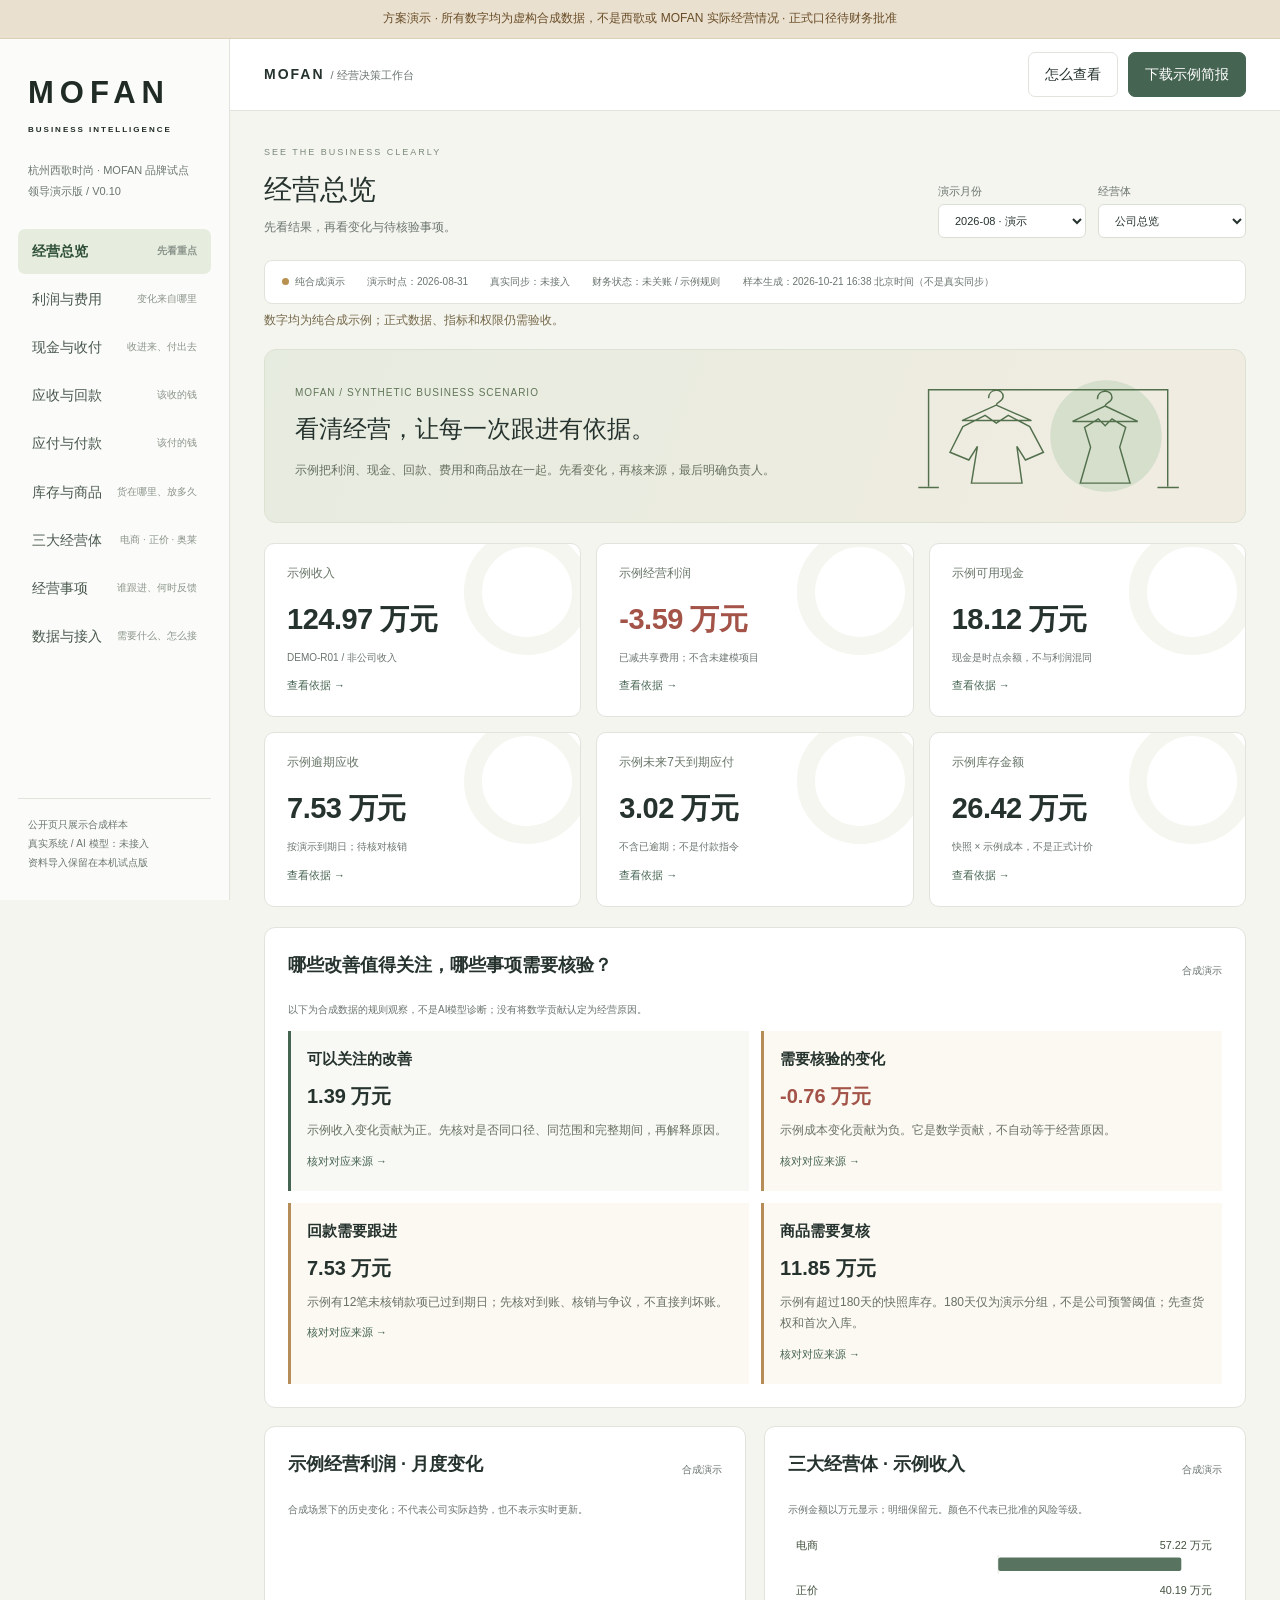
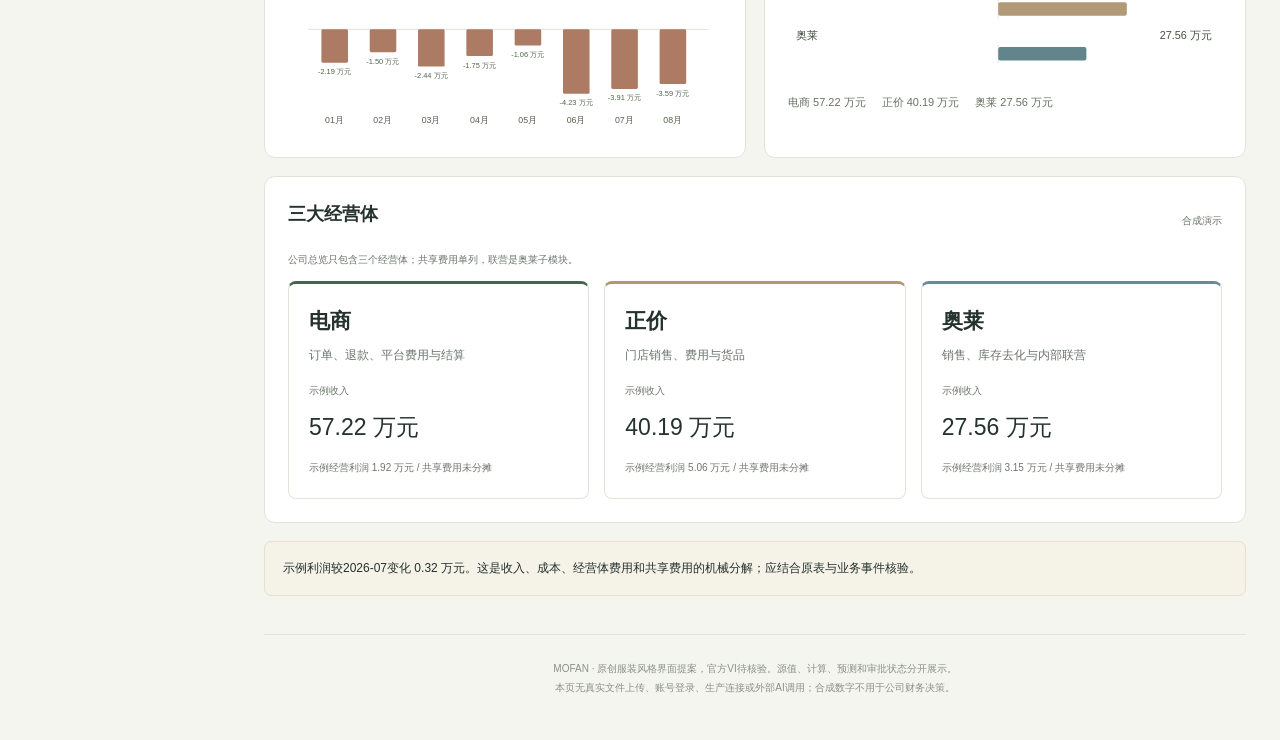
==== MOFAN-领导演示.html @ cf24cbd9 "Add files via upload" ====
<!doctype html><html lang="zh-CN"><head><meta charset="utf-8"><meta name="viewport" content="width=device-width,initial-scale=1"><meta name="robots" content="noindex,nofollow"><meta http-equiv="Content-Security-Policy" content="default-src 'none';script-src 'unsafe-inline';style-src 'unsafe-inline';img-src data:;connect-src 'none';object-src 'none';base-uri 'none';form-action 'none'"><title>MOFAN · 经营驾驶舱｜合成方案演示</title><style>:root{--ink:#25322d;--muted:#6b756e;--green:#466452;--sage:#e5ebe1;--line:#e0e4dc;--paper:#f5f5f0;--orange:#a76a35;--red:#a35347;--blue:#557c85}*{box-sizing:border-box}body{margin:0;font:14px/1.65 -apple-system,BlinkMacSystemFont,"Segoe UI","Microsoft YaHei",sans-serif;color:var(--ink);background:var(--paper)}button,input,select{font:inherit}button,a{touch-action:manipulation}button{cursor:pointer;background:var(--green);border:1px solid var(--green);border-radius:7px;padding:10px 16px;color:#fff;font-weight:500}button:hover{filter:brightness(.95)}button:disabled{opacity:.45;cursor:default}.quiet{background:#fff;border-color:var(--line);color:var(--ink)}a{color:var(--green)}.demo-ribbon{position:sticky;top:0;z-index:30;background:#eae0cf;color:#684c27;text-align:center;padding:9px 18px;font-size:12px;border-bottom:1px solid #dcd0b8}.sidebar{position:fixed;left:0;top:39px;bottom:0;width:230px;background:#fbfcf9;border-right:1px solid var(--line);padding:28px 18px;display:flex;flex-direction:column}.brand{font-size:31px;letter-spacing:6px;text-decoration:none;font-weight:600;color:#202b25;padding:0 10px}.brand span{display:block;font-size:8px;letter-spacing:2px;margin-top:5px}.brand-caption{font-size:11px;line-height:1.9;color:var(--muted);padding:0 10px;margin:24px 0}.sidebar nav{overflow:auto}.sidebar nav button{display:block;width:100%;text-align:left;background:none;color:#4a584e;border:0;padding:11px 14px;margin:3px 0;font-size:14px}.sidebar nav button span{font-size:10px;float:right;color:#8b948b;margin-top:3px}.sidebar nav button.active{background:#e6eddf;color:#2f5037;font-weight:600}.sidebar-note{font-size:10px;color:var(--muted);line-height:1.9;margin-top:auto;border-top:1px solid var(--line);padding:16px 10px 0}.workspace{margin-left:230px}header{height:72px;background:#fff;border-bottom:1px solid var(--line);padding:0 34px;display:flex;justify-content:space-between;align-items:center;gap:14px}header>div:first-child{font-weight:600;letter-spacing:2px}header span{font-size:11px;font-weight:400;letter-spacing:0;color:var(--muted)}.toolbar{display:flex;gap:10px;flex-wrap:wrap}main{max-width:1600px;margin:auto;padding:28px 34px}.heading{display:flex;justify-content:space-between;align-items:flex-end;gap:18px;margin-bottom:22px}.eyebrow{font-size:9px;letter-spacing:2px;color:#7b8979}h1{font-size:28px;font-weight:550;margin:5px 0}h2{font-size:18px;margin:0 0 12px;font-weight:600}h3{font-size:15px;margin:0 0 8px}p{margin:7px 0 12px}.heading p{color:var(--muted);font-size:12px;margin:0}.filters{display:flex;gap:12px;flex-shrink:0}label{display:block;font-size:11px;color:var(--muted)}select,input{display:block;background:#fff;color:var(--ink);border:1px solid #d9dfd4;border-radius:6px;padding:9px 12px;margin-top:4px;min-width:148px}.status-strip{display:flex;flex-wrap:wrap;gap:12px 22px;font-size:10px;color:var(--muted);padding:13px 17px;border:1px solid var(--line);border-radius:8px;background:#fff}.status-strip i{display:inline-block;width:7px;height:7px;background:#b89050;border-radius:50%;margin-right:6px}#feedback{font-size:12px;min-height:14px;color:#746848}.hero{display:grid;grid-template-columns:1.8fr 1fr;align-items:center;background:linear-gradient(110deg,#e7ece0,#f1ece1);border:1px solid #dbe2d2;border-radius:12px;padding:26px 30px;margin:18px 0}.hero h2{font-size:24px;font-weight:500;margin:6px 0 12px}.hero p{font-size:12px;color:#65705f}.hero svg{width:100%;height:120px}.hero-tag{font-size:10px;letter-spacing:1px;color:#617558}.kpi-grid{display:grid;grid-template-columns:repeat(3,minmax(0,1fr));gap:15px;margin:20px 0}.kpi{background:#fff;border:1px solid var(--line);border-radius:10px;padding:20px 22px;position:relative;overflow:hidden}.kpi:before{content:"";position:absolute;right:-10px;top:-15px;width:90px;height:90px;border:18px solid #f4f6ef;border-radius:50%}.kpi>span{display:block;color:#687568;font-size:12px}.kpi strong{display:block;font-size:29px;font-weight:600;letter-spacing:-.5px;margin:12px 0 6px;position:relative;overflow-wrap:anywhere}.kpi small{display:block;font-size:10px;color:var(--muted)}.kpi .kpi-link{background:none;border:0;color:var(--green);padding:10px 0 0;font-size:11px}.negative{color:var(--red)}.positive{color:var(--green)}.grid{display:grid;grid-template-columns:repeat(2,minmax(0,1fr));gap:18px;margin:18px 0}.panel{border:1px solid var(--line);background:#fff;border-radius:11px;padding:23px;min-width:0;margin:18px 0}.grid>.panel{margin:0}.panel-head{display:flex;justify-content:space-between;align-items:center;gap:12px;margin-bottom:9px}.panel-head small,.panel-note{font-size:10px;color:var(--muted)}.panel-note{line-height:1.8}.chart{width:100%;display:block;height:auto}.chart-legend{display:flex;gap:8px 16px;flex-wrap:wrap;font-size:11px;color:#677361;margin-top:8px}.chip,.badge{display:inline-block;padding:4px 8px;background:#eef2e8;border:1px solid #e0e7d6;color:#5d7052;font-size:10px;border-radius:4px}.chip.warn{background:#f6ebdf;color:#986331;border-color:#ecdac1}.insight-grid{display:grid;grid-template-columns:repeat(2,minmax(0,1fr));gap:12px}.insight{background:#f8f9f4;border-left:3px solid var(--green);padding:16px}.insight.attention{border-left-color:#b68d59;background:#fcf9f3}.insight strong{display:block;margin:7px 0;font-size:20px}.insight p{font-size:12px;color:#687163;line-height:1.8;margin-bottom:5px}.insight button{background:none;border:0;padding:5px 0;color:var(--green);font-size:11px}.unit-grid{display:grid;grid-template-columns:repeat(3,minmax(0,1fr));gap:15px}.unit-tile{border:1px solid var(--line);border-top:3px solid var(--green);padding:20px;border-radius:8px;background:#fff;text-align:left;color:var(--ink)}.unit-tile:nth-child(2){border-top-color:#b19775}.unit-tile:nth-child(3){border-top-color:#6a8b92}.unit-tile h3{font-size:21px}.unit-tile p{font-size:12px;color:var(--muted)}.unit-tile strong{font-size:23px;font-weight:500;display:block;margin:8px 0}.unit-tile>small{font-size:10px;color:#6f776d}.metric-row{display:flex;justify-content:space-between;border-bottom:1px solid #edf0e7;padding:10px 0;font-size:12px;gap:12px}.metric-row strong{font-size:15px}.note-box{background:#f5f2e8;border:1px solid #e8dfcd;padding:15px 18px;font-size:12px;line-height:1.9;border-radius:7px;margin:16px 0}.table-wrap{overflow:auto}table{width:100%;border-collapse:collapse;font-size:12px}th{text-align:left;background:#f4f6ef;font-size:11px;color:#687460;font-weight:500;white-space:nowrap}th,td{padding:12px;border-bottom:1px solid #e9ede2;vertical-align:top}td{min-width:80px}td button{font-size:11px;padding:6px 10px}.table-tools{display:flex;gap:12px;margin:16px 0;flex-wrap:wrap}.pagination{display:flex;justify-content:flex-end;align-items:center;gap:12px;margin-top:17px;font-size:12px}.source-note{font-size:10px;color:var(--muted);overflow-wrap:anywhere}.connection-grid{display:grid;grid-template-columns:repeat(3,minmax(0,1fr));gap:12px}.connection-card{border:1px solid var(--line);padding:18px;border-radius:9px}.connection-card h3{margin-bottom:12px}.connection-card p{font-size:11px;color:var(--muted)}.steps{display:grid;grid-template-columns:repeat(4,minmax(0,1fr));gap:12px}.step{padding:15px;border-top:2px solid #b5c4a8;background:#f6f8f1}.step p{font-size:11px;color:var(--muted)}footer{text-align:center;font-size:10px;line-height:1.9;color:#8a9185;margin:38px 0 15px;border-top:1px solid var(--line);padding-top:24px}dialog{width:min(1120px,95vw);max-height:90vh;border:1px solid #dce3d2;border-radius:12px;padding:25px;color:var(--ink)}dialog::backdrop{background:#18231e88}.dialog-heading{display:flex;justify-content:space-between;gap:16px}dialog p{font-size:12px;color:var(--muted)}dialog a{font-size:12px}@media(max-width:1100px){.kpi-grid{grid-template-columns:repeat(2,minmax(0,1fr))}.heading{flex-wrap:wrap}.sidebar{width:200px;padding:22px 12px}.workspace{margin-left:200px}main{padding:24px}.unit-grid,.connection-grid{grid-template-columns:1fr}.steps{grid-template-columns:repeat(2,1fr)}}@media(max-width:760px){.demo-ribbon{position:static;font-size:10px}.sidebar{position:static;width:100%;height:auto;padding:15px}.brand{font-size:26px}.brand span{display:inline;font-size:7px;letter-spacing:1px;margin-left:12px}.brand-caption,.sidebar-note{display:none}.sidebar nav{display:flex;overflow:auto;gap:7px;margin-top:13px}.sidebar nav button{width:auto;white-space:nowrap;padding:9px 12px;font-size:12px}.sidebar nav button span{display:none}.workspace{margin:0}header{padding:12px 16px;height:auto;flex-wrap:wrap}header>div:first-child{font-size:12px}header button{font-size:11px;padding:8px 10px}main{padding:20px 15px}.filters{width:100%;flex-wrap:wrap}select{min-width:135px}.status-strip{gap:6px 12px;font-size:9px}.hero{grid-template-columns:1fr;padding:21px}.hero svg{height:85px}.hero h2{font-size:21px}.kpi-grid{gap:10px}.kpi{padding:16px}.kpi strong{font-size:23px}.kpi small{font-size:9px}.grid,.insight-grid{grid-template-columns:1fr}.panel{padding:18px}.panel h2{font-size:16px}.steps{grid-template-columns:1fr}.panel-head{flex-wrap:wrap}.table-tools{flex-direction:column}dialog{padding:18px}.chart-legend{font-size:10px}}
</style><script>globalThis.SHOWCASE_DATA={"classification":"demo","version":"0.10","company_scope":"MOFAN 品牌方案演示","notice":"全部为虚构合成数据，不是西歌或MOFAN实际业绩；示例公式未获公司财务批准。","currency":"CNY","money_unit":"integer_demo_cents","units":[{"code":"ecommerce","name":"电商"},{"code":"direct","name":"正价"},{"code":"outlet","name":"奥莱"}],"rules":[{"id":"DEMO-R01","name":"示例经营利润","formula":"收入 - 销售成本 - 经营体费用 - 公司共享费用（仅公司层面）","status":"演示规则 / 公司口径待确认"},{"id":"DEMO-R02","name":"示例期末现金","formula":"期初现金 + 实际收款 - 实际付款","status":"演示规则 / 不等于利润"},{"id":"DEMO-R03","name":"示例未核销余额","formula":"原始单据金额 - 截至演示时点的核销金额","status":"演示规则 / 账龄与税口径待确认"},{"id":"DEMO-R04","name":"示例逾期","formula":"到期日 \u003c 所选月末，且未核销余额 \u003e 0；到期当天不计逾期","status":"演示规则 / 合同到期日待核验"},{"id":"DEMO-R05","name":"示例库存金额","formula":"快照数量 × 演示单位成本；与流水分开","status":"演示计价 / 不代表公司库存计价"},{"id":"DEMO-R06","name":"示例利润变化桥","formula":"收入变动 - 成本变动 - 费用变动；总和等于两期示例经营利润差","status":"机械贡献分解 / 不是因果诊断"},{"id":"DEMO-R07","name":"示例联营应结","formula":"演示销售基数 - 示例扣项；应结 - 已回款 = 未结清","status":"只演示核对关系 / 不做收入确认"}],"periods":[{"period":"2026-01","asof":"2026-01-31"},{"period":"2026-02","asof":"2026-02-28"},{"period":"2026-03","asof":"2026-03-31"},{"period":"2026-04","asof":"2026-04-30"},{"period":"2026-05","asof":"2026-05-31"},{"period":"2026-06","asof":"2026-06-30"},{"period":"2026-07","asof":"2026-07-31"},{"period":"2026-08","asof":"2026-08-31"}],"financial":[{"id":"DEMO-PL-1-ecommerce","period":"2026-01","unit":"ecommerce","revenue":54680000,"cost":26793200,"expenses":[{"name":"门店/场地","amount":1200000,"budget":1380000},{"name":"人员","amount":6800000,"budget":6980000},{"name":"营销","amount":11820000,"budget":10970000},{"name":"履约及其他","amount":5900000,"budget":6080000}],"expense":25720000,"budget_revenue":54450000,"demo":true,"profit":2166800,"source":{"file":"DEMO-经营样本.xlsx","sheet":"演示利润项目","row":3,"columns":{"id":1,"period":2,"unit":3,"revenue":4,"cost":5,"expenses":6,"expense":7,"budget_revenue":8,"demo":9,"profit":10}}},{"id":"DEMO-PL-1-direct","period":"2026-01","unit":"direct","revenue":42850000,"cost":18425500,"expenses":[{"name":"门店/场地","amount":6600000,"budget":6780000},{"name":"人员","amount":8300000,"budget":8480000},{"name":"营销","amount":850000,"budget":1030000},{"name":"履约及其他","amount":2100000,"budget":2280000}],"expense":17850000,"budget_revenue":42450000,"demo":true,"profit":6574500,"source":{"file":"DEMO-经营样本.xlsx","sheet":"演示利润项目","row":4,"columns":{"id":1,"period":2,"unit":3,"revenue":4,"cost":5,"expenses":6,"expense":7,"budget_revenue":8,"demo":9,"profit":10}}},{"id":"DEMO-PL-1-outlet","period":"2026-01","unit":"outlet","revenue":25020000,"cost":15262200,"expenses":[{"name":"门店/场地","amount":2400000,"budget":2580000},{"name":"人员","amount":3500000,"budget":3680000},{"name":"营销","amount":500000,"budget":680000},{"name":"履约及其他","amount":1200000,"budget":1380000}],"expense":7600000,"budget_revenue":24450000,"demo":true,"profit":2157800,"source":{"file":"DEMO-经营样本.xlsx","sheet":"演示利润项目","row":5,"columns":{"id":1,"period":2,"unit":3,"revenue":4,"cost":5,"expenses":6,"expense":7,"budget_revenue":8,"demo":9,"profit":10}}},{"id":"DEMO-PL-2-ecommerce","period":"2026-02","unit":"ecommerce","revenue":55360000,"cost":27126400,"expenses":[{"name":"门店/场地","amount":1200000,"budget":1380000},{"name":"人员","amount":6800000,"budget":6980000},{"name":"营销","amount":12040000,"budget":11190000},{"name":"履约及其他","amount":5900000,"budget":6080000}],"expense":25940000,"budget_revenue":54900000,"demo":true,"profit":2293600,"source":{"file":"DEMO-经营样本.xlsx","sheet":"演示利润项目","row":6,"columns":{"id":1,"period":2,"unit":3,"revenue":4,"cost":5,"expenses":6,"expense":7,"budget_revenue":8,"demo":9,"profit":10}}},{"id":"DEMO-PL-2-direct","period":"2026-02","unit":"direct","revenue":43530000,"cost":18717900,"expenses":[{"name":"门店/场地","amount":6600000,"budget":6780000},{"name":"人员","amount":8300000,"budget":8480000},{"name":"营销","amount":850000,"budget":1030000},{"name":"履约及其他","amount":2100000,"budget":2280000}],"expense":17850000,"budget_revenue":42900000,"demo":true,"profit":6962100,"source":{"file":"DEMO-经营样本.xlsx","sheet":"演示利润项目","row":7,"columns":{"id":1,"period":2,"unit":3,"revenue":4,"cost":5,"expenses":6,"expense":7,"budget_revenue":8,"demo":9,"profit":10}}},{"id":"DEMO-PL-2-outlet","period":"2026-02","unit":"outlet","revenue":25700000,"cost":15677000,"expenses":[{"name":"门店/场地","amount":2400000,"budget":2580000},{"name":"人员","amount":3500000,"budget":3680000},{"name":"营销","amount":500000,"budget":680000},{"name":"履约及其他","amount":1200000,"budget":1380000}],"expense":7600000,"budget_revenue":24900000,"demo":true,"profit":2423000,"source":{"file":"DEMO-经营样本.xlsx","sheet":"演示利润项目","row":8,"columns":{"id":1,"period":2,"unit":3,"revenue":4,"cost":5,"expenses":6,"expense":7,"budget_revenue":8,"demo":9,"profit":10}}},{"id":"DEMO-PL-3-ecommerce","period":"2026-03","unit":"ecommerce","revenue":54930000,"cost":26915700,"expenses":[{"name":"门店/场地","amount":1200000,"budget":1380000},{"name":"人员","amount":6800000,"budget":6980000},{"name":"营销","amount":12260000,"budget":11410000},{"name":"履约及其他","amount":5900000,"budget":6080000}],"expense":26160000,"budget_revenue":55350000,"demo":true,"profit":1854300,"source":{"file":"DEMO-经营样本.xlsx","sheet":"演示利润项目","row":9,"columns":{"id":1,"period":2,"unit":3,"revenue":4,"cost":5,"expenses":6,"expense":7,"budget_revenue":8,"demo":9,"profit":10}}},{"id":"DEMO-PL-3-direct","period":"2026-03","unit":"direct","revenue":43100000,"cost":18533000,"expenses":[{"name":"门店/场地","amount":6600000,"budget":6780000},{"name":"人员","amount":8300000,"budget":8480000},{"name":"营销","amount":850000,"budget":1030000},{"name":"履约及其他","amount":2100000,"budget":2280000}],"expense":17850000,"budget_revenue":43350000,"demo":true,"profit":6717000,"source":{"file":"DEMO-经营样本.xlsx","sheet":"演示利润项目","row":10,"columns":{"id":1,"period":2,"unit":3,"revenue":4,"cost":5,"expenses":6,"expense":7,"budget_revenue":8,"demo":9,"profit":10}}},{"id":"DEMO-PL-3-outlet","period":"2026-03","unit":"outlet","revenue":25270000,"cost":15414700,"expenses":[{"name":"门店/场地","amount":2400000,"budget":2580000},{"name":"人员","amount":3500000,"budget":3680000},{"name":"营销","amount":500000,"budget":680000},{"name":"履约及其他","amount":1200000,"budget":1380000}],"expense":7600000,"budget_revenue":25350000,"demo":true,"profit":2255300,"source":{"file":"DEMO-经营样本.xlsx","sheet":"演示利润项目","row":11,"columns":{"id":1,"period":2,"unit":3,"revenue":4,"cost":5,"expenses":6,"expense":7,"budget_revenue":8,"demo":9,"profit":10}}},{"id":"DEMO-PL-4-ecommerce","period":"2026-04","unit":"ecommerce","revenue":55610000,"cost":27248900,"expenses":[{"name":"门店/场地","amount":1200000,"budget":1380000},{"name":"人员","amount":6800000,"budget":6980000},{"name":"营销","amount":12480000,"budget":11630000},{"name":"履约及其他","amount":5900000,"budget":6080000}],"expense":26380000,"budget_revenue":55800000,"demo":true,"profit":1981100,"source":{"file":"DEMO-经营样本.xlsx","sheet":"演示利润项目","row":12,"columns":{"id":1,"period":2,"unit":3,"revenue":4,"cost":5,"expenses":6,"expense":7,"budget_revenue":8,"demo":9,"profit":10}}},{"id":"DEMO-PL-4-direct","period":"2026-04","unit":"direct","revenue":43780000,"cost":18825400,"expenses":[{"name":"门店/场地","amount":6600000,"budget":6780000},{"name":"人员","amount":8300000,"budget":8480000},{"name":"营销","amount":850000,"budget":1030000},{"name":"履约及其他","amount":2100000,"budget":2280000}],"expense":17850000,"budget_revenue":43800000,"demo":true,"profit":7104600,"source":{"file":"DEMO-经营样本.xlsx","sheet":"演示利润项目","row":13,"columns":{"id":1,"period":2,"unit":3,"revenue":4,"cost":5,"expenses":6,"expense":7,"budget_revenue":8,"demo":9,"profit":10}}},{"id":"DEMO-PL-4-outlet","period":"2026-04","unit":"outlet","revenue":25950000,"cost":15829500,"expenses":[{"name":"门店/场地","amount":2400000,"budget":2580000},{"name":"人员","amount":3500000,"budget":3680000},{"name":"营销","amount":500000,"budget":680000},{"name":"履约及其他","amount":1200000,"budget":1380000}],"expense":7600000,"budget_revenue":25800000,"demo":true,"profit":2520500,"source":{"file":"DEMO-经营样本.xlsx","sheet":"演示利润项目","row":14,"columns":{"id":1,"period":2,"unit":3,"revenue":4,"cost":5,"expenses":6,"expense":7,"budget_revenue":8,"demo":9,"profit":10}}},{"id":"DEMO-PL-5-ecommerce","period":"2026-05","unit":"ecommerce","revenue":56290000,"cost":27582100,"expenses":[{"name":"门店/场地","amount":1200000,"budget":1380000},{"name":"人员","amount":6800000,"budget":6980000},{"name":"营销","amount":12700000,"budget":11850000},{"name":"履约及其他","amount":5900000,"budget":6080000}],"expense":26600000,"budget_revenue":56250000,"demo":true,"profit":2107900,"source":{"file":"DEMO-经营样本.xlsx","sheet":"演示利润项目","row":15,"columns":{"id":1,"period":2,"unit":3,"revenue":4,"cost":5,"expenses":6,"expense":7,"budget_revenue":8,"demo":9,"profit":10}}},{"id":"DEMO-PL-5-direct","period":"2026-05","unit":"direct","revenue":44460000,"cost":19117800,"expenses":[{"name":"门店/场地","amount":6600000,"budget":6780000},{"name":"人员","amount":8300000,"budget":8480000},{"name":"营销","amount":850000,"budget":1030000},{"name":"履约及其他","amount":2100000,"budget":2280000}],"expense":17850000,"budget_revenue":44250000,"demo":true,"profit":7492200,"source":{"file":"DEMO-经营样本.xlsx","sheet":"演示利润项目","row":16,"columns":{"id":1,"period":2,"unit":3,"revenue":4,"cost":5,"expenses":6,"expense":7,"budget_revenue":8,"demo":9,"profit":10}}},{"id":"DEMO-PL-5-outlet","period":"2026-05","unit":"outlet","revenue":26630000,"cost":16244300,"expenses":[{"name":"门店/场地","amount":2400000,"budget":2580000},{"name":"人员","amount":3500000,"budget":3680000},{"name":"营销","amount":500000,"budget":680000},{"name":"履约及其他","amount":1200000,"budget":1380000}],"expense":7600000,"budget_revenue":26250000,"demo":true,"profit":2785700,"source":{"file":"DEMO-经营样本.xlsx","sheet":"演示利润项目","row":17,"columns":{"id":1,"period":2,"unit":3,"revenue":4,"cost":5,"expenses":6,"expense":7,"budget_revenue":8,"demo":9,"profit":10}}},{"id":"DEMO-PL-6-ecommerce","period":"2026-06","unit":"ecommerce","revenue":55860000,"cost":27371400,"expenses":[{"name":"门店/场地","amount":1200000,"budget":1380000},{"name":"人员","amount":6800000,"budget":6980000},{"name":"营销","amount":12920000,"budget":12070000},{"name":"履约及其他","amount":5900000,"budget":6080000}],"expense":26820000,"budget_revenue":56700000,"demo":true,"profit":1668600,"source":{"file":"DEMO-经营样本.xlsx","sheet":"演示利润项目","row":18,"columns":{"id":1,"period":2,"unit":3,"revenue":4,"cost":5,"expenses":6,"expense":7,"budget_revenue":8,"demo":9,"profit":10}}},{"id":"DEMO-PL-6-direct","period":"2026-06","unit":"direct","revenue":40130000,"cost":17255900,"expenses":[{"name":"门店/场地","amount":6600000,"budget":6780000},{"name":"人员","amount":8300000,"budget":8480000},{"name":"营销","amount":850000,"budget":1030000},{"name":"履约及其他","amount":2100000,"budget":2280000}],"expense":17850000,"budget_revenue":44700000,"demo":true,"profit":5024100,"source":{"file":"DEMO-经营样本.xlsx","sheet":"演示利润项目","row":19,"columns":{"id":1,"period":2,"unit":3,"revenue":4,"cost":5,"expenses":6,"expense":7,"budget_revenue":8,"demo":9,"profit":10}}},{"id":"DEMO-PL-6-outlet","period":"2026-06","unit":"outlet","revenue":26200000,"cost":15982000,"expenses":[{"name":"门店/场地","amount":2400000,"budget":2580000},{"name":"人员","amount":3500000,"budget":3680000},{"name":"营销","amount":500000,"budget":680000},{"name":"履约及其他","amount":1200000,"budget":1380000}],"expense":7600000,"budget_revenue":26700000,"demo":true,"profit":2618000,"source":{"file":"DEMO-经营样本.xlsx","sheet":"演示利润项目","row":20,"columns":{"id":1,"period":2,"unit":3,"revenue":4,"cost":5,"expenses":6,"expense":7,"budget_revenue":8,"demo":9,"profit":10}}},{"id":"DEMO-PL-7-ecommerce","period":"2026-07","unit":"ecommerce","revenue":56540000,"cost":27704600,"expenses":[{"name":"门店/场地","amount":1200000,"budget":1380000},{"name":"人员","amount":6800000,"budget":6980000},{"name":"营销","amount":13140000,"budget":12290000},{"name":"履约及其他","amount":5900000,"budget":6080000}],"expense":27040000,"budget_revenue":57150000,"demo":true,"profit":1795400,"source":{"file":"DEMO-经营样本.xlsx","sheet":"演示利润项目","row":21,"columns":{"id":1,"period":2,"unit":3,"revenue":4,"cost":5,"expenses":6,"expense":7,"budget_revenue":8,"demo":9,"profit":10}}},{"id":"DEMO-PL-7-direct","period":"2026-07","unit":"direct","revenue":40160000,"cost":17268800,"expenses":[{"name":"门店/场地","amount":6600000,"budget":6780000},{"name":"人员","amount":8300000,"budget":8480000},{"name":"营销","amount":850000,"budget":1030000},{"name":"履约及其他","amount":2100000,"budget":2280000}],"expense":17850000,"budget_revenue":45150000,"demo":true,"profit":5041200,"source":{"file":"DEMO-经营样本.xlsx","sheet":"演示利润项目","row":22,"columns":{"id":1,"period":2,"unit":3,"revenue":4,"cost":5,"expenses":6,"expense":7,"budget_revenue":8,"demo":9,"profit":10}}},{"id":"DEMO-PL-7-outlet","period":"2026-07","unit":"outlet","revenue":26880000,"cost":16396800,"expenses":[{"name":"门店/场地","amount":2400000,"budget":2580000},{"name":"人员","amount":3500000,"budget":3680000},{"name":"营销","amount":500000,"budget":680000},{"name":"履约及其他","amount":1200000,"budget":1380000}],"expense":7600000,"budget_revenue":27150000,"demo":true,"profit":2883200,"source":{"file":"DEMO-经营样本.xlsx","sheet":"演示利润项目","row":23,"columns":{"id":1,"period":2,"unit":3,"revenue":4,"cost":5,"expenses":6,"expense":7,"budget_revenue":8,"demo":9,"profit":10}}},{"id":"DEMO-PL-8-ecommerce","period":"2026-08","unit":"ecommerce","revenue":57220000,"cost":28037800,"expenses":[{"name":"门店/场地","amount":1200000,"budget":1380000},{"name":"人员","amount":6800000,"budget":6980000},{"name":"营销","amount":13360000,"budget":12510000},{"name":"履约及其他","amount":5900000,"budget":6080000}],"expense":27260000,"budget_revenue":57600000,"demo":true,"profit":1922200,"source":{"file":"DEMO-经营样本.xlsx","sheet":"演示利润项目","row":24,"columns":{"id":1,"period":2,"unit":3,"revenue":4,"cost":5,"expenses":6,"expense":7,"budget_revenue":8,"demo":9,"profit":10}}},{"id":"DEMO-PL-8-direct","period":"2026-08","unit":"direct","revenue":40190000,"cost":17281700,"expenses":[{"name":"门店/场地","amount":6600000,"budget":6780000},{"name":"人员","amount":8300000,"budget":8480000},{"name":"营销","amount":850000,"budget":1030000},{"name":"履约及其他","amount":2100000,"budget":2280000}],"expense":17850000,"budget_revenue":45600000,"demo":true,"profit":5058300,"source":{"file":"DEMO-经营样本.xlsx","sheet":"演示利润项目","row":25,"columns":{"id":1,"period":2,"unit":3,"revenue":4,"cost":5,"expenses":6,"expense":7,"budget_revenue":8,"demo":9,"profit":10}}},{"id":"DEMO-PL-8-outlet","period":"2026-08","unit":"outlet","revenue":27560000,"cost":16811600,"expenses":[{"name":"门店/场地","amount":2400000,"budget":2580000},{"name":"人员","amount":3500000,"budget":3680000},{"name":"营销","amount":500000,"budget":680000},{"name":"履约及其他","amount":1200000,"budget":1380000}],"expense":7600000,"budget_revenue":27600000,"demo":true,"profit":3148400,"source":{"file":"DEMO-经营样本.xlsx","sheet":"演示利润项目","row":26,"columns":{"id":1,"period":2,"unit":3,"revenue":4,"cost":5,"expenses":6,"expense":7,"budget_revenue":8,"demo":9,"profit":10}}}],"shared":[{"id":"DEMO-HQ-1","period":"2026-01","amount":13090000,"demo":true,"source":{"file":"DEMO-经营样本.xlsx","sheet":"演示共享费用","row":3,"columns":{"id":1,"period":2,"amount":3,"demo":4}}},{"id":"DEMO-HQ-2","period":"2026-02","amount":13180000,"demo":true,"source":{"file":"DEMO-经营样本.xlsx","sheet":"演示共享费用","row":4,"columns":{"id":1,"period":2,"amount":3,"demo":4}}},{"id":"DEMO-HQ-3","period":"2026-03","amount":13270000,"demo":true,"source":{"file":"DEMO-经营样本.xlsx","sheet":"演示共享费用","row":5,"columns":{"id":1,"period":2,"amount":3,"demo":4}}},{"id":"DEMO-HQ-4","period":"2026-04","amount":13360000,"demo":true,"source":{"file":"DEMO-经营样本.xlsx","sheet":"演示共享费用","row":6,"columns":{"id":1,"period":2,"amount":3,"demo":4}}},{"id":"DEMO-HQ-5","period":"2026-05","amount":13450000,"demo":true,"source":{"file":"DEMO-经营样本.xlsx","sheet":"演示共享费用","row":7,"columns":{"id":1,"period":2,"amount":3,"demo":4}}},{"id":"DEMO-HQ-6","period":"2026-06","amount":13540000,"demo":true,"source":{"file":"DEMO-经营样本.xlsx","sheet":"演示共享费用","row":8,"columns":{"id":1,"period":2,"amount":3,"demo":4}}},{"id":"DEMO-HQ-7","period":"2026-07","amount":13630000,"demo":true,"source":{"file":"DEMO-经营样本.xlsx","sheet":"演示共享费用","row":9,"columns":{"id":1,"period":2,"amount":3,"demo":4}}},{"id":"DEMO-HQ-8","period":"2026-08","amount":13720000,"demo":true,"source":{"file":"DEMO-经营样本.xlsx","sheet":"演示共享费用","row":10,"columns":{"id":1,"period":2,"amount":3,"demo":4}}}],"cash":[{"id":"DEMO-CASH-1","period":"2026-01","opening":48000000,"receipts":[{"name":"演示零售收款","amount":39420000},{"name":"演示平台到账","amount":30330000},{"name":"演示合作方回款","amount":11580000}],"payments":[{"name":"演示货款支付","amount":47680000},{"name":"演示人员/场地支付","amount":26010000},{"name":"演示营销/其他支付","amount":12670000}],"closing":42970000,"restricted":1200000,"demo":true,"note":"可用现金按示例流水连续滚动；受限资金另列，不重复扣减，不与经营利润混同。","source":{"file":"DEMO-经营样本.xlsx","sheet":"演示现金","row":3,"columns":{"id":1,"period":2,"opening":3,"receipts":4,"payments":5,"closing":6,"restricted":7,"demo":8,"note":9}}},{"id":"DEMO-CASH-2","period":"2026-02","opening":42970000,"receipts":[{"name":"演示零售收款","amount":39840000},{"name":"演示平台到账","amount":30660000},{"name":"演示合作方回款","amount":11660000}],"payments":[{"name":"演示货款支付","amount":47860000},{"name":"演示人员/场地支付","amount":26120000},{"name":"演示营销/其他支付","amount":12840000}],"closing":38310000,"restricted":1200000,"demo":true,"note":"可用现金按示例流水连续滚动；受限资金另列，不重复扣减，不与经营利润混同。","source":{"file":"DEMO-经营样本.xlsx","sheet":"演示现金","row":4,"columns":{"id":1,"period":2,"opening":3,"receipts":4,"payments":5,"closing":6,"restricted":7,"demo":8,"note":9}}},{"id":"DEMO-CASH-3","period":"2026-03","opening":38310000,"receipts":[{"name":"演示零售收款","amount":40260000},{"name":"演示平台到账","amount":30990000},{"name":"演示合作方回款","amount":11740000}],"payments":[{"name":"演示货款支付","amount":48040000},{"name":"演示人员/场地支付","amount":26230000},{"name":"演示营销/其他支付","amount":13010000}],"closing":34020000,"restricted":1200000,"demo":true,"note":"可用现金按示例流水连续滚动；受限资金另列，不重复扣减，不与经营利润混同。","source":{"file":"DEMO-经营样本.xlsx","sheet":"演示现金","row":5,"columns":{"id":1,"period":2,"opening":3,"receipts":4,"payments":5,"closing":6,"restricted":7,"demo":8,"note":9}}},{"id":"DEMO-CASH-4","period":"2026-04","opening":34020000,"receipts":[{"name":"演示零售收款","amount":40680000},{"name":"演示平台到账","amount":31320000},{"name":"演示合作方回款","amount":11820000}],"payments":[{"name":"演示货款支付","amount":48220000},{"name":"演示人员/场地支付","amount":26340000},{"name":"演示营销/其他支付","amount":13180000}],"closing":30100000,"restricted":1200000,"demo":true,"note":"可用现金按示例流水连续滚动；受限资金另列，不重复扣减，不与经营利润混同。","source":{"file":"DEMO-经营样本.xlsx","sheet":"演示现金","row":6,"columns":{"id":1,"period":2,"opening":3,"receipts":4,"payments":5,"closing":6,"restricted":7,"demo":8,"note":9}}},{"id":"DEMO-CASH-5","period":"2026-05","opening":30100000,"receipts":[{"name":"演示零售收款","amount":41100000},{"name":"演示平台到账","amount":31650000},{"name":"演示合作方回款","amount":11900000}],"payments":[{"name":"演示货款支付","amount":48400000},{"name":"演示人员/场地支付","amount":26450000},{"name":"演示营销/其他支付","amount":13350000}],"closing":26550000,"restricted":1200000,"demo":true,"note":"可用现金按示例流水连续滚动；受限资金另列，不重复扣减，不与经营利润混同。","source":{"file":"DEMO-经营样本.xlsx","sheet":"演示现金","row":7,"columns":{"id":1,"period":2,"opening":3,"receipts":4,"payments":5,"closing":6,"restricted":7,"demo":8,"note":9}}},{"id":"DEMO-CASH-6","period":"2026-06","opening":26550000,"receipts":[{"name":"演示零售收款","amount":41520000},{"name":"演示平台到账","amount":31980000},{"name":"演示合作方回款","amount":11980000}],"payments":[{"name":"演示货款支付","amount":48580000},{"name":"演示人员/场地支付","amount":26560000},{"name":"演示营销/其他支付","amount":13520000}],"closing":23370000,"restricted":1200000,"demo":true,"note":"可用现金按示例流水连续滚动；受限资金另列，不重复扣减，不与经营利润混同。","source":{"file":"DEMO-经营样本.xlsx","sheet":"演示现金","row":8,"columns":{"id":1,"period":2,"opening":3,"receipts":4,"payments":5,"closing":6,"restricted":7,"demo":8,"note":9}}},{"id":"DEMO-CASH-7","period":"2026-07","opening":23370000,"receipts":[{"name":"演示零售收款","amount":41940000},{"name":"演示平台到账","amount":32310000},{"name":"演示合作方回款","amount":12060000}],"payments":[{"name":"演示货款支付","amount":48760000},{"name":"演示人员/场地支付","amount":26670000},{"name":"演示营销/其他支付","amount":13690000}],"closing":20560000,"restricted":1200000,"demo":true,"note":"可用现金按示例流水连续滚动；受限资金另列，不重复扣减，不与经营利润混同。","source":{"file":"DEMO-经营样本.xlsx","sheet":"演示现金","row":9,"columns":{"id":1,"period":2,"opening":3,"receipts":4,"payments":5,"closing":6,"restricted":7,"demo":8,"note":9}}},{"id":"DEMO-CASH-8","period":"2026-08","opening":20560000,"receipts":[{"name":"演示零售收款","amount":42360000},{"name":"演示平台到账","amount":32640000},{"name":"演示合作方回款","amount":12140000}],"payments":[{"name":"演示货款支付","amount":48940000},{"name":"演示人员/场地支付","amount":26780000},{"name":"演示营销/其他支付","amount":13860000}],"closing":18120000,"restricted":1200000,"demo":true,"note":"可用现金按示例流水连续滚动；受限资金另列，不重复扣减，不与经营利润混同。","source":{"file":"DEMO-经营样本.xlsx","sheet":"演示现金","row":10,"columns":{"id":1,"period":2,"opening":3,"receipts":4,"payments":5,"closing":6,"restricted":7,"demo":8,"note":9}}}],"receivables":[{"id":"DEMO-AR-1-01","period":"2026-01","unit":"ecommerce","counterparty":"演示客户01","invoice_date":"2026-01-13","due_date":"2026-02-12","original":181000,"allocated":45250,"open":135750,"overdue_days":0,"due_in_days":12,"demo":true,"note":"截至月末的单据余额快照，核销为示例已匹配金额；不等于银行对账完成。","source":{"file":"DEMO-经营样本.xlsx","sheet":"演示应收","row":3,"columns":{"id":1,"period":2,"unit":3,"counterparty":4,"invoice_date":5,"due_date":6,"original":7,"allocated":8,"open":9,"overdue_days":10,"due_in_days":11,"demo":12,"note":13}}},{"id":"DEMO-AR-1-02","period":"2026-01","unit":"direct","counterparty":"演示客户02","invoice_date":"2026-01-04","due_date":"2026-02-03","original":264000,"allocated":132000,"open":132000,"overdue_days":0,"due_in_days":3,"demo":true,"note":"截至月末的单据余额快照，核销为示例已匹配金额；不等于银行对账完成。","source":{"file":"DEMO-经营样本.xlsx","sheet":"演示应收","row":4,"columns":{"id":1,"period":2,"unit":3,"counterparty":4,"invoice_date":5,"due_date":6,"original":7,"allocated":8,"open":9,"overdue_days":10,"due_in_days":11,"demo":12,"note":13}}},{"id":"DEMO-AR-1-03","period":"2026-01","unit":"outlet","counterparty":"演示客户03","invoice_date":"2026-01-01","due_date":"2026-01-31","original":347000,"allocated":173500,"open":173500,"overdue_days":0,"due_in_days":0,"demo":true,"note":"截至月末的单据余额快照，核销为示例已匹配金额；不等于银行对账完成。","source":{"file":"DEMO-经营样本.xlsx","sheet":"演示应收","row":5,"columns":{"id":1,"period":2,"unit":3,"counterparty":4,"invoice_date":5,"due_date":6,"original":7,"allocated":8,"open":9,"overdue_days":10,"due_in_days":11,"demo":12,"note":13}}},{"id":"DEMO-AR-1-04","period":"2026-01","unit":"ecommerce","counterparty":"演示客户04","invoice_date":"2025-12-24","due_date":"2026-01-23","original":430000,"allocated":107500,"open":322500,"overdue_days":8,"due_in_days":-8,"demo":true,"note":"截至月末的单据余额快照，核销为示例已匹配金额；不等于银行对账完成。","source":{"file":"DEMO-经营样本.xlsx","sheet":"演示应收","row":6,"columns":{"id":1,"period":2,"unit":3,"counterparty":4,"invoice_date":5,"due_date":6,"original":7,"allocated":8,"open":9,"overdue_days":10,"due_in_days":11,"demo":12,"note":13}}},{"id":"DEMO-AR-1-05","period":"2026-01","unit":"direct","counterparty":"演示客户05","invoice_date":"2025-12-12","due_date":"2026-01-11","original":513000,"allocated":256500,"open":256500,"overdue_days":20,"due_in_days":-20,"demo":true,"note":"截至月末的单据余额快照，核销为示例已匹配金额；不等于银行对账完成。","source":{"file":"DEMO-经营样本.xlsx","sheet":"演示应收","row":7,"columns":{"id":1,"period":2,"unit":3,"counterparty":4,"invoice_date":5,"due_date":6,"original":7,"allocated":8,"open":9,"overdue_days":10,"due_in_days":11,"demo":12,"note":13}}},{"id":"DEMO-AR-1-06","period":"2026-01","unit":"outlet","counterparty":"演示客户06","invoice_date":"2025-11-27","due_date":"2025-12-27","original":596000,"allocated":298000,"open":298000,"overdue_days":35,"due_in_days":-35,"demo":true,"note":"截至月末的单据余额快照，核销为示例已匹配金额；不等于银行对账完成。","source":{"file":"DEMO-经营样本.xlsx","sheet":"演示应收","row":8,"columns":{"id":1,"period":2,"unit":3,"counterparty":4,"invoice_date":5,"due_date":6,"original":7,"allocated":8,"open":9,"overdue_days":10,"due_in_days":11,"demo":12,"note":13}}},{"id":"DEMO-AR-1-07","period":"2026-01","unit":"ecommerce","counterparty":"演示客户07","invoice_date":"2025-10-28","due_date":"2025-11-27","original":679000,"allocated":169750,"open":509250,"overdue_days":65,"due_in_days":-65,"demo":true,"note":"截至月末的单据余额快照，核销为示例已匹配金额；不等于银行对账完成。","source":{"file":"DEMO-经营样本.xlsx","sheet":"演示应收","row":9,"columns":{"id":1,"period":2,"unit":3,"counterparty":4,"invoice_date":5,"due_date":6,"original":7,"allocated":8,"open":9,"overdue_days":10,"due_in_days":11,"demo":12,"note":13}}},{"id":"DEMO-AR-1-08","period":"2026-01","unit":"direct","counterparty":"演示客户08","invoice_date":"2025-09-13","due_date":"2025-10-13","original":762000,"allocated":381000,"open":381000,"overdue_days":110,"due_in_days":-110,"demo":true,"note":"截至月末的单据余额快照，核销为示例已匹配金额；不等于银行对账完成。","source":{"file":"DEMO-经营样本.xlsx","sheet":"演示应收","row":10,"columns":{"id":1,"period":2,"unit":3,"counterparty":4,"invoice_date":5,"due_date":6,"original":7,"allocated":8,"open":9,"overdue_days":10,"due_in_days":11,"demo":12,"note":13}}},{"id":"DEMO-AR-1-09","period":"2026-01","unit":"outlet","counterparty":"演示客户09","invoice_date":"2025-06-30","due_date":"2025-07-30","original":845000,"allocated":422500,"open":422500,"overdue_days":185,"due_in_days":-185,"demo":true,"note":"截至月末的单据余额快照，核销为示例已匹配金额；不等于银行对账完成。","source":{"file":"DEMO-经营样本.xlsx","sheet":"演示应收","row":11,"columns":{"id":1,"period":2,"unit":3,"counterparty":4,"invoice_date":5,"due_date":6,"original":7,"allocated":8,"open":9,"overdue_days":10,"due_in_days":11,"demo":12,"note":13}}},{"id":"DEMO-AR-1-10","period":"2026-01","unit":"ecommerce","counterparty":"演示客户10","invoice_date":"2026-01-13","due_date":"2026-02-12","original":928000,"allocated":232000,"open":696000,"overdue_days":0,"due_in_days":12,"demo":true,"note":"截至月末的单据余额快照，核销为示例已匹配金额；不等于银行对账完成。","source":{"file":"DEMO-经营样本.xlsx","sheet":"演示应收","row":12,"columns":{"id":1,"period":2,"unit":3,"counterparty":4,"invoice_date":5,"due_date":6,"original":7,"allocated":8,"open":9,"overdue_days":10,"due_in_days":11,"demo":12,"note":13}}},{"id":"DEMO-AR-1-11","period":"2026-01","unit":"direct","counterparty":"演示客户11","invoice_date":"2026-01-04","due_date":"2026-02-03","original":1011000,"allocated":505500,"open":505500,"overdue_days":0,"due_in_days":3,"demo":true,"note":"截至月末的单据余额快照，核销为示例已匹配金额；不等于银行对账完成。","source":{"file":"DEMO-经营样本.xlsx","sheet":"演示应收","row":13,"columns":{"id":1,"period":2,"unit":3,"counterparty":4,"invoice_date":5,"due_date":6,"original":7,"allocated":8,"open":9,"overdue_days":10,"due_in_days":11,"demo":12,"note":13}}},{"id":"DEMO-AR-1-12","period":"2026-01","unit":"outlet","counterparty":"演示客户12","invoice_date":"2026-01-01","due_date":"2026-01-31","original":1094000,"allocated":547000,"open":547000,"overdue_days":0,"due_in_days":0,"demo":true,"note":"截至月末的单据余额快照，核销为示例已匹配金额；不等于银行对账完成。","source":{"file":"DEMO-经营样本.xlsx","sheet":"演示应收","row":14,"columns":{"id":1,"period":2,"unit":3,"counterparty":4,"invoice_date":5,"due_date":6,"original":7,"allocated":8,"open":9,"overdue_days":10,"due_in_days":11,"demo":12,"note":13}}},{"id":"DEMO-AR-1-13","period":"2026-01","unit":"ecommerce","counterparty":"演示客户13","invoice_date":"2025-12-24","due_date":"2026-01-23","original":1177000,"allocated":294250,"open":882750,"overdue_days":8,"due_in_days":-8,"demo":true,"note":"截至月末的单据余额快照，核销为示例已匹配金额；不等于银行对账完成。","source":{"file":"DEMO-经营样本.xlsx","sheet":"演示应收","row":15,"columns":{"id":1,"period":2,"unit":3,"counterparty":4,"invoice_date":5,"due_date":6,"original":7,"allocated":8,"open":9,"overdue_days":10,"due_in_days":11,"demo":12,"note":13}}},{"id":"DEMO-AR-1-14","period":"2026-01","unit":"direct","counterparty":"演示客户14","invoice_date":"2025-12-12","due_date":"2026-01-11","original":1260000,"allocated":630000,"open":630000,"overdue_days":20,"due_in_days":-20,"demo":true,"note":"截至月末的单据余额快照，核销为示例已匹配金额；不等于银行对账完成。","source":{"file":"DEMO-经营样本.xlsx","sheet":"演示应收","row":16,"columns":{"id":1,"period":2,"unit":3,"counterparty":4,"invoice_date":5,"due_date":6,"original":7,"allocated":8,"open":9,"overdue_days":10,"due_in_days":11,"demo":12,"note":13}}},{"id":"DEMO-AR-1-15","period":"2026-01","unit":"outlet","counterparty":"演示客户15","invoice_date":"2025-11-27","due_date":"2025-12-27","original":1343000,"allocated":671500,"open":671500,"overdue_days":35,"due_in_days":-35,"demo":true,"note":"截至月末的单据余额快照，核销为示例已匹配金额；不等于银行对账完成。","source":{"file":"DEMO-经营样本.xlsx","sheet":"演示应收","row":17,"columns":{"id":1,"period":2,"unit":3,"counterparty":4,"invoice_date":5,"due_date":6,"original":7,"allocated":8,"open":9,"overdue_days":10,"due_in_days":11,"demo":12,"note":13}}},{"id":"DEMO-AR-1-16","period":"2026-01","unit":"ecommerce","counterparty":"演示客户16","invoice_date":"2025-10-28","due_date":"2025-11-27","original":1426000,"allocated":356500,"open":1069500,"overdue_days":65,"due_in_days":-65,"demo":true,"note":"截至月末的单据余额快照，核销为示例已匹配金额；不等于银行对账完成。","source":{"file":"DEMO-经营样本.xlsx","sheet":"演示应收","row":18,"columns":{"id":1,"period":2,"unit":3,"counterparty":4,"invoice_date":5,"due_date":6,"original":7,"allocated":8,"open":9,"overdue_days":10,"due_in_days":11,"demo":12,"note":13}}},{"id":"DEMO-AR-1-17","period":"2026-01","unit":"direct","counterparty":"演示客户17","invoice_date":"2025-09-13","due_date":"2025-10-13","original":1509000,"allocated":754500,"open":754500,"overdue_days":110,"due_in_days":-110,"demo":true,"note":"截至月末的单据余额快照，核销为示例已匹配金额；不等于银行对账完成。","source":{"file":"DEMO-经营样本.xlsx","sheet":"演示应收","row":19,"columns":{"id":1,"period":2,"unit":3,"counterparty":4,"invoice_date":5,"due_date":6,"original":7,"allocated":8,"open":9,"overdue_days":10,"due_in_days":11,"demo":12,"note":13}}},{"id":"DEMO-AR-1-18","period":"2026-01","unit":"outlet","counterparty":"演示客户18","invoice_date":"2025-06-30","due_date":"2025-07-30","original":1592000,"allocated":796000,"open":796000,"overdue_days":185,"due_in_days":-185,"demo":true,"note":"截至月末的单据余额快照，核销为示例已匹配金额；不等于银行对账完成。","source":{"file":"DEMO-经营样本.xlsx","sheet":"演示应收","row":20,"columns":{"id":1,"period":2,"unit":3,"counterparty":4,"invoice_date":5,"due_date":6,"original":7,"allocated":8,"open":9,"overdue_days":10,"due_in_days":11,"demo":12,"note":13}}},{"id":"DEMO-AR-2-01","period":"2026-02","unit":"ecommerce","counterparty":"演示客户01","invoice_date":"2026-02-10","due_date":"2026-03-12","original":192000,"allocated":48000,"open":144000,"overdue_days":0,"due_in_days":12,"demo":true,"note":"截至月末的单据余额快照，核销为示例已匹配金额；不等于银行对账完成。","source":{"file":"DEMO-经营样本.xlsx","sheet":"演示应收","row":21,"columns":{"id":1,"period":2,"unit":3,"counterparty":4,"invoice_date":5,"due_date":6,"original":7,"allocated":8,"open":9,"overdue_days":10,"due_in_days":11,"demo":12,"note":13}}},{"id":"DEMO-AR-2-02","period":"2026-02","unit":"direct","counterparty":"演示客户02","invoice_date":"2026-02-01","due_date":"2026-03-03","original":275000,"allocated":137500,"open":137500,"overdue_days":0,"due_in_days":3,"demo":true,"note":"截至月末的单据余额快照，核销为示例已匹配金额；不等于银行对账完成。","source":{"file":"DEMO-经营样本.xlsx","sheet":"演示应收","row":22,"columns":{"id":1,"period":2,"unit":3,"counterparty":4,"invoice_date":5,"due_date":6,"original":7,"allocated":8,"open":9,"overdue_days":10,"due_in_days":11,"demo":12,"note":13}}},{"id":"DEMO-AR-2-03","period":"2026-02","unit":"outlet","counterparty":"演示客户03","invoice_date":"2026-01-29","due_date":"2026-02-28","original":358000,"allocated":179000,"open":179000,"overdue_days":0,"due_in_days":0,"demo":true,"note":"截至月末的单据余额快照，核销为示例已匹配金额；不等于银行对账完成。","source":{"file":"DEMO-经营样本.xlsx","sheet":"演示应收","row":23,"columns":{"id":1,"period":2,"unit":3,"counterparty":4,"invoice_date":5,"due_date":6,"original":7,"allocated":8,"open":9,"overdue_days":10,"due_in_days":11,"demo":12,"note":13}}},{"id":"DEMO-AR-2-04","period":"2026-02","unit":"ecommerce","counterparty":"演示客户04","invoice_date":"2026-01-21","due_date":"2026-02-20","original":441000,"allocated":110250,"open":330750,"overdue_days":8,"due_in_days":-8,"demo":true,"note":"截至月末的单据余额快照，核销为示例已匹配金额；不等于银行对账完成。","source":{"file":"DEMO-经营样本.xlsx","sheet":"演示应收","row":24,"columns":{"id":1,"period":2,"unit":3,"counterparty":4,"invoice_date":5,"due_date":6,"original":7,"allocated":8,"open":9,"overdue_days":10,"due_in_days":11,"demo":12,"note":13}}},{"id":"DEMO-AR-2-05","period":"2026-02","unit":"direct","counterparty":"演示客户05","invoice_date":"2026-01-09","due_date":"2026-02-08","original":524000,"allocated":262000,"open":262000,"overdue_days":20,"due_in_days":-20,"demo":true,"note":"截至月末的单据余额快照，核销为示例已匹配金额；不等于银行对账完成。","source":{"file":"DEMO-经营样本.xlsx","sheet":"演示应收","row":25,"columns":{"id":1,"period":2,"unit":3,"counterparty":4,"invoice_date":5,"due_date":6,"original":7,"allocated":8,"open":9,"overdue_days":10,"due_in_days":11,"demo":12,"note":13}}},{"id":"DEMO-AR-2-06","period":"2026-02","unit":"outlet","counterparty":"演示客户06","invoice_date":"2025-12-25","due_date":"2026-01-24","original":607000,"allocated":303500,"open":303500,"overdue_days":35,"due_in_days":-35,"demo":true,"note":"截至月末的单据余额快照，核销为示例已匹配金额；不等于银行对账完成。","source":{"file":"DEMO-经营样本.xlsx","sheet":"演示应收","row":26,"columns":{"id":1,"period":2,"unit":3,"counterparty":4,"invoice_date":5,"due_date":6,"original":7,"allocated":8,"open":9,"overdue_days":10,"due_in_days":11,"demo":12,"note":13}}},{"id":"DEMO-AR-2-07","period":"2026-02","unit":"ecommerce","counterparty":"演示客户07","invoice_date":"2025-11-25","due_date":"2025-12-25","original":690000,"allocated":172500,"open":517500,"overdue_days":65,"due_in_days":-65,"demo":true,"note":"截至月末的单据余额快照，核销为示例已匹配金额；不等于银行对账完成。","source":{"file":"DEMO-经营样本.xlsx","sheet":"演示应收","row":27,"columns":{"id":1,"period":2,"unit":3,"counterparty":4,"invoice_date":5,"due_date":6,"original":7,"allocated":8,"open":9,"overdue_days":10,"due_in_days":11,"demo":12,"note":13}}},{"id":"DEMO-AR-2-08","period":"2026-02","unit":"direct","counterparty":"演示客户08","invoice_date":"2025-10-11","due_date":"2025-11-10","original":773000,"allocated":386500,"open":386500,"overdue_days":110,"due_in_days":-110,"demo":true,"note":"截至月末的单据余额快照，核销为示例已匹配金额；不等于银行对账完成。","source":{"file":"DEMO-经营样本.xlsx","sheet":"演示应收","row":28,"columns":{"id":1,"period":2,"unit":3,"counterparty":4,"invoice_date":5,"due_date":6,"original":7,"allocated":8,"open":9,"overdue_days":10,"due_in_days":11,"demo":12,"note":13}}},{"id":"DEMO-AR-2-09","period":"2026-02","unit":"outlet","counterparty":"演示客户09","invoice_date":"2025-07-28","due_date":"2025-08-27","original":856000,"allocated":428000,"open":428000,"overdue_days":185,"due_in_days":-185,"demo":true,"note":"截至月末的单据余额快照，核销为示例已匹配金额；不等于银行对账完成。","source":{"file":"DEMO-经营样本.xlsx","sheet":"演示应收","row":29,"columns":{"id":1,"period":2,"unit":3,"counterparty":4,"invoice_date":5,"due_date":6,"original":7,"allocated":8,"open":9,"overdue_days":10,"due_in_days":11,"demo":12,"note":13}}},{"id":"DEMO-AR-2-10","period":"2026-02","unit":"ecommerce","counterparty":"演示客户10","invoice_date":"2026-02-10","due_date":"2026-03-12","original":939000,"allocated":234750,"open":704250,"overdue_days":0,"due_in_days":12,"demo":true,"note":"截至月末的单据余额快照，核销为示例已匹配金额；不等于银行对账完成。","source":{"file":"DEMO-经营样本.xlsx","sheet":"演示应收","row":30,"columns":{"id":1,"period":2,"unit":3,"counterparty":4,"invoice_date":5,"due_date":6,"original":7,"allocated":8,"open":9,"overdue_days":10,"due_in_days":11,"demo":12,"note":13}}},{"id":"DEMO-AR-2-11","period":"2026-02","unit":"direct","counterparty":"演示客户11","invoice_date":"2026-02-01","due_date":"2026-03-03","original":1022000,"allocated":511000,"open":511000,"overdue_days":0,"due_in_days":3,"demo":true,"note":"截至月末的单据余额快照，核销为示例已匹配金额；不等于银行对账完成。","source":{"file":"DEMO-经营样本.xlsx","sheet":"演示应收","row":31,"columns":{"id":1,"period":2,"unit":3,"counterparty":4,"invoice_date":5,"due_date":6,"original":7,"allocated":8,"open":9,"overdue_days":10,"due_in_days":11,"demo":12,"note":13}}},{"id":"DEMO-AR-2-12","period":"2026-02","unit":"outlet","counterparty":"演示客户12","invoice_date":"2026-01-29","due_date":"2026-02-28","original":1105000,"allocated":552500,"open":552500,"overdue_days":0,"due_in_days":0,"demo":true,"note":"截至月末的单据余额快照，核销为示例已匹配金额；不等于银行对账完成。","source":{"file":"DEMO-经营样本.xlsx","sheet":"演示应收","row":32,"columns":{"id":1,"period":2,"unit":3,"counterparty":4,"invoice_date":5,"due_date":6,"original":7,"allocated":8,"open":9,"overdue_days":10,"due_in_days":11,"demo":12,"note":13}}},{"id":"DEMO-AR-2-13","period":"2026-02","unit":"ecommerce","counterparty":"演示客户13","invoice_date":"2026-01-21","due_date":"2026-02-20","original":1188000,"allocated":297000,"open":891000,"overdue_days":8,"due_in_days":-8,"demo":true,"note":"截至月末的单据余额快照，核销为示例已匹配金额；不等于银行对账完成。","source":{"file":"DEMO-经营样本.xlsx","sheet":"演示应收","row":33,"columns":{"id":1,"period":2,"unit":3,"counterparty":4,"invoice_date":5,"due_date":6,"original":7,"allocated":8,"open":9,"overdue_days":10,"due_in_days":11,"demo":12,"note":13}}},{"id":"DEMO-AR-2-14","period":"2026-02","unit":"direct","counterparty":"演示客户14","invoice_date":"2026-01-09","due_date":"2026-02-08","original":1271000,"allocated":635500,"open":635500,"overdue_days":20,"due_in_days":-20,"demo":true,"note":"截至月末的单据余额快照，核销为示例已匹配金额；不等于银行对账完成。","source":{"file":"DEMO-经营样本.xlsx","sheet":"演示应收","row":34,"columns":{"id":1,"period":2,"unit":3,"counterparty":4,"invoice_date":5,"due_date":6,"original":7,"allocated":8,"open":9,"overdue_days":10,"due_in_days":11,"demo":12,"note":13}}},{"id":"DEMO-AR-2-15","period":"2026-02","unit":"outlet","counterparty":"演示客户15","invoice_date":"2025-12-25","due_date":"2026-01-24","original":1354000,"allocated":677000,"open":677000,"overdue_days":35,"due_in_days":-35,"demo":true,"note":"截至月末的单据余额快照，核销为示例已匹配金额；不等于银行对账完成。","source":{"file":"DEMO-经营样本.xlsx","sheet":"演示应收","row":35,"columns":{"id":1,"period":2,"unit":3,"counterparty":4,"invoice_date":5,"due_date":6,"original":7,"allocated":8,"open":9,"overdue_days":10,"due_in_days":11,"demo":12,"note":13}}},{"id":"DEMO-AR-2-16","period":"2026-02","unit":"ecommerce","counterparty":"演示客户16","invoice_date":"2025-11-25","due_date":"2025-12-25","original":1437000,"allocated":359250,"open":1077750,"overdue_days":65,"due_in_days":-65,"demo":true,"note":"截至月末的单据余额快照，核销为示例已匹配金额；不等于银行对账完成。","source":{"file":"DEMO-经营样本.xlsx","sheet":"演示应收","row":36,"columns":{"id":1,"period":2,"unit":3,"counterparty":4,"invoice_date":5,"due_date":6,"original":7,"allocated":8,"open":9,"overdue_days":10,"due_in_days":11,"demo":12,"note":13}}},{"id":"DEMO-AR-2-17","period":"2026-02","unit":"direct","counterparty":"演示客户17","invoice_date":"2025-10-11","due_date":"2025-11-10","original":1520000,"allocated":760000,"open":760000,"overdue_days":110,"due_in_days":-110,"demo":true,"note":"截至月末的单据余额快照，核销为示例已匹配金额；不等于银行对账完成。","source":{"file":"DEMO-经营样本.xlsx","sheet":"演示应收","row":37,"columns":{"id":1,"period":2,"unit":3,"counterparty":4,"invoice_date":5,"due_date":6,"original":7,"allocated":8,"open":9,"overdue_days":10,"due_in_days":11,"demo":12,"note":13}}},{"id":"DEMO-AR-2-18","period":"2026-02","unit":"outlet","counterparty":"演示客户18","invoice_date":"2025-07-28","due_date":"2025-08-27","original":1603000,"allocated":801500,"open":801500,"overdue_days":185,"due_in_days":-185,"demo":true,"note":"截至月末的单据余额快照，核销为示例已匹配金额；不等于银行对账完成。","source":{"file":"DEMO-经营样本.xlsx","sheet":"演示应收","row":38,"columns":{"id":1,"period":2,"unit":3,"counterparty":4,"invoice_date":5,"due_date":6,"original":7,"allocated":8,"open":9,"overdue_days":10,"due_in_days":11,"demo":12,"note":13}}},{"id":"DEMO-AR-3-01","period":"2026-03","unit":"ecommerce","counterparty":"演示客户01","invoice_date":"2026-03-13","due_date":"2026-04-12","original":203000,"allocated":50750,"open":152250,"overdue_days":0,"due_in_days":12,"demo":true,"note":"截至月末的单据余额快照，核销为示例已匹配金额；不等于银行对账完成。","source":{"file":"DEMO-经营样本.xlsx","sheet":"演示应收","row":39,"columns":{"id":1,"period":2,"unit":3,"counterparty":4,"invoice_date":5,"due_date":6,"original":7,"allocated":8,"open":9,"overdue_days":10,"due_in_days":11,"demo":12,"note":13}}},{"id":"DEMO-AR-3-02","period":"2026-03","unit":"direct","counterparty":"演示客户02","invoice_date":"2026-03-04","due_date":"2026-04-03","original":286000,"allocated":143000,"open":143000,"overdue_days":0,"due_in_days":3,"demo":true,"note":"截至月末的单据余额快照，核销为示例已匹配金额；不等于银行对账完成。","source":{"file":"DEMO-经营样本.xlsx","sheet":"演示应收","row":40,"columns":{"id":1,"period":2,"unit":3,"counterparty":4,"invoice_date":5,"due_date":6,"original":7,"allocated":8,"open":9,"overdue_days":10,"due_in_days":11,"demo":12,"note":13}}},{"id":"DEMO-AR-3-03","period":"2026-03","unit":"outlet","counterparty":"演示客户03","invoice_date":"2026-03-01","due_date":"2026-03-31","original":369000,"allocated":184500,"open":184500,"overdue_days":0,"due_in_days":0,"demo":true,"note":"截至月末的单据余额快照，核销为示例已匹配金额；不等于银行对账完成。","source":{"file":"DEMO-经营样本.xlsx","sheet":"演示应收","row":41,"columns":{"id":1,"period":2,"unit":3,"counterparty":4,"invoice_date":5,"due_date":6,"original":7,"allocated":8,"open":9,"overdue_days":10,"due_in_days":11,"demo":12,"note":13}}},{"id":"DEMO-AR-3-04","period":"2026-03","unit":"ecommerce","counterparty":"演示客户04","invoice_date":"2026-02-21","due_date":"2026-03-23","original":452000,"allocated":113000,"open":339000,"overdue_days":8,"due_in_days":-8,"demo":true,"note":"截至月末的单据余额快照，核销为示例已匹配金额；不等于银行对账完成。","source":{"file":"DEMO-经营样本.xlsx","sheet":"演示应收","row":42,"columns":{"id":1,"period":2,"unit":3,"counterparty":4,"invoice_date":5,"due_date":6,"original":7,"allocated":8,"open":9,"overdue_days":10,"due_in_days":11,"demo":12,"note":13}}},{"id":"DEMO-AR-3-05","period":"2026-03","unit":"direct","counterparty":"演示客户05","invoice_date":"2026-02-09","due_date":"2026-03-11","original":535000,"allocated":267500,"open":267500,"overdue_days":20,"due_in_days":-20,"demo":true,"note":"截至月末的单据余额快照，核销为示例已匹配金额；不等于银行对账完成。","source":{"file":"DEMO-经营样本.xlsx","sheet":"演示应收","row":43,"columns":{"id":1,"period":2,"unit":3,"counterparty":4,"invoice_date":5,"due_date":6,"original":7,"allocated":8,"open":9,"overdue_days":10,"due_in_days":11,"demo":12,"note":13}}},{"id":"DEMO-AR-3-06","period":"2026-03","unit":"outlet","counterparty":"演示客户06","invoice_date":"2026-01-25","due_date":"2026-02-24","original":618000,"allocated":309000,"open":309000,"overdue_days":35,"due_in_days":-35,"demo":true,"note":"截至月末的单据余额快照，核销为示例已匹配金额；不等于银行对账完成。","source":{"file":"DEMO-经营样本.xlsx","sheet":"演示应收","row":44,"columns":{"id":1,"period":2,"unit":3,"counterparty":4,"invoice_date":5,"due_date":6,"original":7,"allocated":8,"open":9,"overdue_days":10,"due_in_days":11,"demo":12,"note":13}}},{"id":"DEMO-AR-3-07","period":"2026-03","unit":"ecommerce","counterparty":"演示客户07","invoice_date":"2025-12-26","due_date":"2026-01-25","original":701000,"allocated":175250,"open":525750,"overdue_days":65,"due_in_days":-65,"demo":true,"note":"截至月末的单据余额快照，核销为示例已匹配金额；不等于银行对账完成。","source":{"file":"DEMO-经营样本.xlsx","sheet":"演示应收","row":45,"columns":{"id":1,"period":2,"unit":3,"counterparty":4,"invoice_date":5,"due_date":6,"original":7,"allocated":8,"open":9,"overdue_days":10,"due_in_days":11,"demo":12,"note":13}}},{"id":"DEMO-AR-3-08","period":"2026-03","unit":"direct","counterparty":"演示客户08","invoice_date":"2025-11-11","due_date":"2025-12-11","original":784000,"allocated":392000,"open":392000,"overdue_days":110,"due_in_days":-110,"demo":true,"note":"截至月末的单据余额快照，核销为示例已匹配金额；不等于银行对账完成。","source":{"file":"DEMO-经营样本.xlsx","sheet":"演示应收","row":46,"columns":{"id":1,"period":2,"unit":3,"counterparty":4,"invoice_date":5,"due_date":6,"original":7,"allocated":8,"open":9,"overdue_days":10,"due_in_days":11,"demo":12,"note":13}}},{"id":"DEMO-AR-3-09","period":"2026-03","unit":"outlet","counterparty":"演示客户09","invoice_date":"2025-08-28","due_date":"2025-09-27","original":867000,"allocated":433500,"open":433500,"overdue_days":185,"due_in_days":-185,"demo":true,"note":"截至月末的单据余额快照，核销为示例已匹配金额；不等于银行对账完成。","source":{"file":"DEMO-经营样本.xlsx","sheet":"演示应收","row":47,"columns":{"id":1,"period":2,"unit":3,"counterparty":4,"invoice_date":5,"due_date":6,"original":7,"allocated":8,"open":9,"overdue_days":10,"due_in_days":11,"demo":12,"note":13}}},{"id":"DEMO-AR-3-10","period":"2026-03","unit":"ecommerce","counterparty":"演示客户10","invoice_date":"2026-03-13","due_date":"2026-04-12","original":950000,"allocated":237500,"open":712500,"overdue_days":0,"due_in_days":12,"demo":true,"note":"截至月末的单据余额快照，核销为示例已匹配金额；不等于银行对账完成。","source":{"file":"DEMO-经营样本.xlsx","sheet":"演示应收","row":48,"columns":{"id":1,"period":2,"unit":3,"counterparty":4,"invoice_date":5,"due_date":6,"original":7,"allocated":8,"open":9,"overdue_days":10,"due_in_days":11,"demo":12,"note":13}}},{"id":"DEMO-AR-3-11","period":"2026-03","unit":"direct","counterparty":"演示客户11","invoice_date":"2026-03-04","due_date":"2026-04-03","original":1033000,"allocated":516500,"open":516500,"overdue_days":0,"due_in_days":3,"demo":true,"note":"截至月末的单据余额快照，核销为示例已匹配金额；不等于银行对账完成。","source":{"file":"DEMO-经营样本.xlsx","sheet":"演示应收","row":49,"columns":{"id":1,"period":2,"unit":3,"counterparty":4,"invoice_date":5,"due_date":6,"original":7,"allocated":8,"open":9,"overdue_days":10,"due_in_days":11,"demo":12,"note":13}}},{"id":"DEMO-AR-3-12","period":"2026-03","unit":"outlet","counterparty":"演示客户12","invoice_date":"2026-03-01","due_date":"2026-03-31","original":1116000,"allocated":558000,"open":558000,"overdue_days":0,"due_in_days":0,"demo":true,"note":"截至月末的单据余额快照，核销为示例已匹配金额；不等于银行对账完成。","source":{"file":"DEMO-经营样本.xlsx","sheet":"演示应收","row":50,"columns":{"id":1,"period":2,"unit":3,"counterparty":4,"invoice_date":5,"due_date":6,"original":7,"allocated":8,"open":9,"overdue_days":10,"due_in_days":11,"demo":12,"note":13}}},{"id":"DEMO-AR-3-13","period":"2026-03","unit":"ecommerce","counterparty":"演示客户13","invoice_date":"2026-02-21","due_date":"2026-03-23","original":1199000,"allocated":299750,"open":899250,"overdue_days":8,"due_in_days":-8,"demo":true,"note":"截至月末的单据余额快照，核销为示例已匹配金额；不等于银行对账完成。","source":{"file":"DEMO-经营样本.xlsx","sheet":"演示应收","row":51,"columns":{"id":1,"period":2,"unit":3,"counterparty":4,"invoice_date":5,"due_date":6,"original":7,"allocated":8,"open":9,"overdue_days":10,"due_in_days":11,"demo":12,"note":13}}},{"id":"DEMO-AR-3-14","period":"2026-03","unit":"direct","counterparty":"演示客户14","invoice_date":"2026-02-09","due_date":"2026-03-11","original":1282000,"allocated":641000,"open":641000,"overdue_days":20,"due_in_days":-20,"demo":true,"note":"截至月末的单据余额快照，核销为示例已匹配金额；不等于银行对账完成。","source":{"file":"DEMO-经营样本.xlsx","sheet":"演示应收","row":52,"columns":{"id":1,"period":2,"unit":3,"counterparty":4,"invoice_date":5,"due_date":6,"original":7,"allocated":8,"open":9,"overdue_days":10,"due_in_days":11,"demo":12,"note":13}}},{"id":"DEMO-AR-3-15","period":"2026-03","unit":"outlet","counterparty":"演示客户15","invoice_date":"2026-01-25","due_date":"2026-02-24","original":1365000,"allocated":682500,"open":682500,"overdue_days":35,"due_in_days":-35,"demo":true,"note":"截至月末的单据余额快照，核销为示例已匹配金额；不等于银行对账完成。","source":{"file":"DEMO-经营样本.xlsx","sheet":"演示应收","row":53,"columns":{"id":1,"period":2,"unit":3,"counterparty":4,"invoice_date":5,"due_date":6,"original":7,"allocated":8,"open":9,"overdue_days":10,"due_in_days":11,"demo":12,"note":13}}},{"id":"DEMO-AR-3-16","period":"2026-03","unit":"ecommerce","counterparty":"演示客户16","invoice_date":"2025-12-26","due_date":"2026-01-25","original":1448000,"allocated":362000,"open":1086000,"overdue_days":65,"due_in_days":-65,"demo":true,"note":"截至月末的单据余额快照，核销为示例已匹配金额；不等于银行对账完成。","source":{"file":"DEMO-经营样本.xlsx","sheet":"演示应收","row":54,"columns":{"id":1,"period":2,"unit":3,"counterparty":4,"invoice_date":5,"due_date":6,"original":7,"allocated":8,"open":9,"overdue_days":10,"due_in_days":11,"demo":12,"note":13}}},{"id":"DEMO-AR-3-17","period":"2026-03","unit":"direct","counterparty":"演示客户17","invoice_date":"2025-11-11","due_date":"2025-12-11","original":1531000,"allocated":765500,"open":765500,"overdue_days":110,"due_in_days":-110,"demo":true,"note":"截至月末的单据余额快照，核销为示例已匹配金额；不等于银行对账完成。","source":{"file":"DEMO-经营样本.xlsx","sheet":"演示应收","row":55,"columns":{"id":1,"period":2,"unit":3,"counterparty":4,"invoice_date":5,"due_date":6,"original":7,"allocated":8,"open":9,"overdue_days":10,"due_in_days":11,"demo":12,"note":13}}},{"id":"DEMO-AR-3-18","period":"2026-03","unit":"outlet","counterparty":"演示客户18","invoice_date":"2025-08-28","due_date":"2025-09-27","original":1614000,"allocated":807000,"open":807000,"overdue_days":185,"due_in_days":-185,"demo":true,"note":"截至月末的单据余额快照，核销为示例已匹配金额；不等于银行对账完成。","source":{"file":"DEMO-经营样本.xlsx","sheet":"演示应收","row":56,"columns":{"id":1,"period":2,"unit":3,"counterparty":4,"invoice_date":5,"due_date":6,"original":7,"allocated":8,"open":9,"overdue_days":10,"due_in_days":11,"demo":12,"note":13}}},{"id":"DEMO-AR-4-01","period":"2026-04","unit":"ecommerce","counterparty":"演示客户01","invoice_date":"2026-04-12","due_date":"2026-05-12","original":214000,"allocated":53500,"open":160500,"overdue_days":0,"due_in_days":12,"demo":true,"note":"截至月末的单据余额快照，核销为示例已匹配金额；不等于银行对账完成。","source":{"file":"DEMO-经营样本.xlsx","sheet":"演示应收","row":57,"columns":{"id":1,"period":2,"unit":3,"counterparty":4,"invoice_date":5,"due_date":6,"original":7,"allocated":8,"open":9,"overdue_days":10,"due_in_days":11,"demo":12,"note":13}}},{"id":"DEMO-AR-4-02","period":"2026-04","unit":"direct","counterparty":"演示客户02","invoice_date":"2026-04-03","due_date":"2026-05-03","original":297000,"allocated":148500,"open":148500,"overdue_days":0,"due_in_days":3,"demo":true,"note":"截至月末的单据余额快照，核销为示例已匹配金额；不等于银行对账完成。","source":{"file":"DEMO-经营样本.xlsx","sheet":"演示应收","row":58,"columns":{"id":1,"period":2,"unit":3,"counterparty":4,"invoice_date":5,"due_date":6,"original":7,"allocated":8,"open":9,"overdue_days":10,"due_in_days":11,"demo":12,"note":13}}},{"id":"DEMO-AR-4-03","period":"2026-04","unit":"outlet","counterparty":"演示客户03","invoice_date":"2026-03-31","due_date":"2026-04-30","original":380000,"allocated":190000,"open":190000,"overdue_days":0,"due_in_days":0,"demo":true,"note":"截至月末的单据余额快照，核销为示例已匹配金额；不等于银行对账完成。","source":{"file":"DEMO-经营样本.xlsx","sheet":"演示应收","row":59,"columns":{"id":1,"period":2,"unit":3,"counterparty":4,"invoice_date":5,"due_date":6,"original":7,"allocated":8,"open":9,"overdue_days":10,"due_in_days":11,"demo":12,"note":13}}},{"id":"DEMO-AR-4-04","period":"2026-04","unit":"ecommerce","counterparty":"演示客户04","invoice_date":"2026-03-23","due_date":"2026-04-22","original":463000,"allocated":115750,"open":347250,"overdue_days":8,"due_in_days":-8,"demo":true,"note":"截至月末的单据余额快照，核销为示例已匹配金额；不等于银行对账完成。","source":{"file":"DEMO-经营样本.xlsx","sheet":"演示应收","row":60,"columns":{"id":1,"period":2,"unit":3,"counterparty":4,"invoice_date":5,"due_date":6,"original":7,"allocated":8,"open":9,"overdue_days":10,"due_in_days":11,"demo":12,"note":13}}},{"id":"DEMO-AR-4-05","period":"2026-04","unit":"direct","counterparty":"演示客户05","invoice_date":"2026-03-11","due_date":"2026-04-10","original":546000,"allocated":273000,"open":273000,"overdue_days":20,"due_in_days":-20,"demo":true,"note":"截至月末的单据余额快照，核销为示例已匹配金额；不等于银行对账完成。","source":{"file":"DEMO-经营样本.xlsx","sheet":"演示应收","row":61,"columns":{"id":1,"period":2,"unit":3,"counterparty":4,"invoice_date":5,"due_date":6,"original":7,"allocated":8,"open":9,"overdue_days":10,"due_in_days":11,"demo":12,"note":13}}},{"id":"DEMO-AR-4-06","period":"2026-04","unit":"outlet","counterparty":"演示客户06","invoice_date":"2026-02-24","due_date":"2026-03-26","original":629000,"allocated":314500,"open":314500,"overdue_days":35,"due_in_days":-35,"demo":true,"note":"截至月末的单据余额快照，核销为示例已匹配金额；不等于银行对账完成。","source":{"file":"DEMO-经营样本.xlsx","sheet":"演示应收","row":62,"columns":{"id":1,"period":2,"unit":3,"counterparty":4,"invoice_date":5,"due_date":6,"original":7,"allocated":8,"open":9,"overdue_days":10,"due_in_days":11,"demo":12,"note":13}}},{"id":"DEMO-AR-4-07","period":"2026-04","unit":"ecommerce","counterparty":"演示客户07","invoice_date":"2026-01-25","due_date":"2026-02-24","original":712000,"allocated":178000,"open":534000,"overdue_days":65,"due_in_days":-65,"demo":true,"note":"截至月末的单据余额快照，核销为示例已匹配金额；不等于银行对账完成。","source":{"file":"DEMO-经营样本.xlsx","sheet":"演示应收","row":63,"columns":{"id":1,"period":2,"unit":3,"counterparty":4,"invoice_date":5,"due_date":6,"original":7,"allocated":8,"open":9,"overdue_days":10,"due_in_days":11,"demo":12,"note":13}}},{"id":"DEMO-AR-4-08","period":"2026-04","unit":"direct","counterparty":"演示客户08","invoice_date":"2025-12-11","due_date":"2026-01-10","original":795000,"allocated":397500,"open":397500,"overdue_days":110,"due_in_days":-110,"demo":true,"note":"截至月末的单据余额快照，核销为示例已匹配金额；不等于银行对账完成。","source":{"file":"DEMO-经营样本.xlsx","sheet":"演示应收","row":64,"columns":{"id":1,"period":2,"unit":3,"counterparty":4,"invoice_date":5,"due_date":6,"original":7,"allocated":8,"open":9,"overdue_days":10,"due_in_days":11,"demo":12,"note":13}}},{"id":"DEMO-AR-4-09","period":"2026-04","unit":"outlet","counterparty":"演示客户09","invoice_date":"2025-09-27","due_date":"2025-10-27","original":878000,"allocated":439000,"open":439000,"overdue_days":185,"due_in_days":-185,"demo":true,"note":"截至月末的单据余额快照，核销为示例已匹配金额；不等于银行对账完成。","source":{"file":"DEMO-经营样本.xlsx","sheet":"演示应收","row":65,"columns":{"id":1,"period":2,"unit":3,"counterparty":4,"invoice_date":5,"due_date":6,"original":7,"allocated":8,"open":9,"overdue_days":10,"due_in_days":11,"demo":12,"note":13}}},{"id":"DEMO-AR-4-10","period":"2026-04","unit":"ecommerce","counterparty":"演示客户10","invoice_date":"2026-04-12","due_date":"2026-05-12","original":961000,"allocated":240250,"open":720750,"overdue_days":0,"due_in_days":12,"demo":true,"note":"截至月末的单据余额快照，核销为示例已匹配金额；不等于银行对账完成。","source":{"file":"DEMO-经营样本.xlsx","sheet":"演示应收","row":66,"columns":{"id":1,"period":2,"unit":3,"counterparty":4,"invoice_date":5,"due_date":6,"original":7,"allocated":8,"open":9,"overdue_days":10,"due_in_days":11,"demo":12,"note":13}}},{"id":"DEMO-AR-4-11","period":"2026-04","unit":"direct","counterparty":"演示客户11","invoice_date":"2026-04-03","due_date":"2026-05-03","original":1044000,"allocated":522000,"open":522000,"overdue_days":0,"due_in_days":3,"demo":true,"note":"截至月末的单据余额快照，核销为示例已匹配金额；不等于银行对账完成。","source":{"file":"DEMO-经营样本.xlsx","sheet":"演示应收","row":67,"columns":{"id":1,"period":2,"unit":3,"counterparty":4,"invoice_date":5,"due_date":6,"original":7,"allocated":8,"open":9,"overdue_days":10,"due_in_days":11,"demo":12,"note":13}}},{"id":"DEMO-AR-4-12","period":"2026-04","unit":"outlet","counterparty":"演示客户12","invoice_date":"2026-03-31","due_date":"2026-04-30","original":1127000,"allocated":563500,"open":563500,"overdue_days":0,"due_in_days":0,"demo":true,"note":"截至月末的单据余额快照，核销为示例已匹配金额；不等于银行对账完成。","source":{"file":"DEMO-经营样本.xlsx","sheet":"演示应收","row":68,"columns":{"id":1,"period":2,"unit":3,"counterparty":4,"invoice_date":5,"due_date":6,"original":7,"allocated":8,"open":9,"overdue_days":10,"due_in_days":11,"demo":12,"note":13}}},{"id":"DEMO-AR-4-13","period":"2026-04","unit":"ecommerce","counterparty":"演示客户13","invoice_date":"2026-03-23","due_date":"2026-04-22","original":1210000,"allocated":302500,"open":907500,"overdue_days":8,"due_in_days":-8,"demo":true,"note":"截至月末的单据余额快照，核销为示例已匹配金额；不等于银行对账完成。","source":{"file":"DEMO-经营样本.xlsx","sheet":"演示应收","row":69,"columns":{"id":1,"period":2,"unit":3,"counterparty":4,"invoice_date":5,"due_date":6,"original":7,"allocated":8,"open":9,"overdue_days":10,"due_in_days":11,"demo":12,"note":13}}},{"id":"DEMO-AR-4-14","period":"2026-04","unit":"direct","counterparty":"演示客户14","invoice_date":"2026-03-11","due_date":"2026-04-10","original":1293000,"allocated":646500,"open":646500,"overdue_days":20,"due_in_days":-20,"demo":true,"note":"截至月末的单据余额快照，核销为示例已匹配金额；不等于银行对账完成。","source":{"file":"DEMO-经营样本.xlsx","sheet":"演示应收","row":70,"columns":{"id":1,"period":2,"unit":3,"counterparty":4,"invoice_date":5,"due_date":6,"original":7,"allocated":8,"open":9,"overdue_days":10,"due_in_days":11,"demo":12,"note":13}}},{"id":"DEMO-AR-4-15","period":"2026-04","unit":"outlet","counterparty":"演示客户15","invoice_date":"2026-02-24","due_date":"2026-03-26","original":1376000,"allocated":688000,"open":688000,"overdue_days":35,"due_in_days":-35,"demo":true,"note":"截至月末的单据余额快照，核销为示例已匹配金额；不等于银行对账完成。","source":{"file":"DEMO-经营样本.xlsx","sheet":"演示应收","row":71,"columns":{"id":1,"period":2,"unit":3,"counterparty":4,"invoice_date":5,"due_date":6,"original":7,"allocated":8,"open":9,"overdue_days":10,"due_in_days":11,"demo":12,"note":13}}},{"id":"DEMO-AR-4-16","period":"2026-04","unit":"ecommerce","counterparty":"演示客户16","invoice_date":"2026-01-25","due_date":"2026-02-24","original":1459000,"allocated":364750,"open":1094250,"overdue_days":65,"due_in_days":-65,"demo":true,"note":"截至月末的单据余额快照，核销为示例已匹配金额；不等于银行对账完成。","source":{"file":"DEMO-经营样本.xlsx","sheet":"演示应收","row":72,"columns":{"id":1,"period":2,"unit":3,"counterparty":4,"invoice_date":5,"due_date":6,"original":7,"allocated":8,"open":9,"overdue_days":10,"due_in_days":11,"demo":12,"note":13}}},{"id":"DEMO-AR-4-17","period":"2026-04","unit":"direct","counterparty":"演示客户17","invoice_date":"2025-12-11","due_date":"2026-01-10","original":1542000,"allocated":771000,"open":771000,"overdue_days":110,"due_in_days":-110,"demo":true,"note":"截至月末的单据余额快照，核销为示例已匹配金额；不等于银行对账完成。","source":{"file":"DEMO-经营样本.xlsx","sheet":"演示应收","row":73,"columns":{"id":1,"period":2,"unit":3,"counterparty":4,"invoice_date":5,"due_date":6,"original":7,"allocated":8,"open":9,"overdue_days":10,"due_in_days":11,"demo":12,"note":13}}},{"id":"DEMO-AR-4-18","period":"2026-04","unit":"outlet","counterparty":"演示客户18","invoice_date":"2025-09-27","due_date":"2025-10-27","original":1625000,"allocated":812500,"open":812500,"overdue_days":185,"due_in_days":-185,"demo":true,"note":"截至月末的单据余额快照，核销为示例已匹配金额；不等于银行对账完成。","source":{"file":"DEMO-经营样本.xlsx","sheet":"演示应收","row":74,"columns":{"id":1,"period":2,"unit":3,"counterparty":4,"invoice_date":5,"due_date":6,"original":7,"allocated":8,"open":9,"overdue_days":10,"due_in_days":11,"demo":12,"note":13}}},{"id":"DEMO-AR-5-01","period":"2026-05","unit":"ecommerce","counterparty":"演示客户01","invoice_date":"2026-05-13","due_date":"2026-06-12","original":225000,"allocated":56250,"open":168750,"overdue_days":0,"due_in_days":12,"demo":true,"note":"截至月末的单据余额快照，核销为示例已匹配金额；不等于银行对账完成。","source":{"file":"DEMO-经营样本.xlsx","sheet":"演示应收","row":75,"columns":{"id":1,"period":2,"unit":3,"counterparty":4,"invoice_date":5,"due_date":6,"original":7,"allocated":8,"open":9,"overdue_days":10,"due_in_days":11,"demo":12,"note":13}}},{"id":"DEMO-AR-5-02","period":"2026-05","unit":"direct","counterparty":"演示客户02","invoice_date":"2026-05-04","due_date":"2026-06-03","original":308000,"allocated":154000,"open":154000,"overdue_days":0,"due_in_days":3,"demo":true,"note":"截至月末的单据余额快照，核销为示例已匹配金额；不等于银行对账完成。","source":{"file":"DEMO-经营样本.xlsx","sheet":"演示应收","row":76,"columns":{"id":1,"period":2,"unit":3,"counterparty":4,"invoice_date":5,"due_date":6,"original":7,"allocated":8,"open":9,"overdue_days":10,"due_in_days":11,"demo":12,"note":13}}},{"id":"DEMO-AR-5-03","period":"2026-05","unit":"outlet","counterparty":"演示客户03","invoice_date":"2026-05-01","due_date":"2026-05-31","original":391000,"allocated":195500,"open":195500,"overdue_days":0,"due_in_days":0,"demo":true,"note":"截至月末的单据余额快照，核销为示例已匹配金额；不等于银行对账完成。","source":{"file":"DEMO-经营样本.xlsx","sheet":"演示应收","row":77,"columns":{"id":1,"period":2,"unit":3,"counterparty":4,"invoice_date":5,"due_date":6,"original":7,"allocated":8,"open":9,"overdue_days":10,"due_in_days":11,"demo":12,"note":13}}},{"id":"DEMO-AR-5-04","period":"2026-05","unit":"ecommerce","counterparty":"演示客户04","invoice_date":"2026-04-23","due_date":"2026-05-23","original":474000,"allocated":118500,"open":355500,"overdue_days":8,"due_in_days":-8,"demo":true,"note":"截至月末的单据余额快照，核销为示例已匹配金额；不等于银行对账完成。","source":{"file":"DEMO-经营样本.xlsx","sheet":"演示应收","row":78,"columns":{"id":1,"period":2,"unit":3,"counterparty":4,"invoice_date":5,"due_date":6,"original":7,"allocated":8,"open":9,"overdue_days":10,"due_in_days":11,"demo":12,"note":13}}},{"id":"DEMO-AR-5-05","period":"2026-05","unit":"direct","counterparty":"演示客户05","invoice_date":"2026-04-11","due_date":"2026-05-11","original":557000,"allocated":278500,"open":278500,"overdue_days":20,"due_in_days":-20,"demo":true,"note":"截至月末的单据余额快照，核销为示例已匹配金额；不等于银行对账完成。","source":{"file":"DEMO-经营样本.xlsx","sheet":"演示应收","row":79,"columns":{"id":1,"period":2,"unit":3,"counterparty":4,"invoice_date":5,"due_date":6,"original":7,"allocated":8,"open":9,"overdue_days":10,"due_in_days":11,"demo":12,"note":13}}},{"id":"DEMO-AR-5-06","period":"2026-05","unit":"outlet","counterparty":"演示客户06","invoice_date":"2026-03-27","due_date":"2026-04-26","original":640000,"allocated":320000,"open":320000,"overdue_days":35,"due_in_days":-35,"demo":true,"note":"截至月末的单据余额快照，核销为示例已匹配金额；不等于银行对账完成。","source":{"file":"DEMO-经营样本.xlsx","sheet":"演示应收","row":80,"columns":{"id":1,"period":2,"unit":3,"counterparty":4,"invoice_date":5,"due_date":6,"original":7,"allocated":8,"open":9,"overdue_days":10,"due_in_days":11,"demo":12,"note":13}}},{"id":"DEMO-AR-5-07","period":"2026-05","unit":"ecommerce","counterparty":"演示客户07","invoice_date":"2026-02-25","due_date":"2026-03-27","original":723000,"allocated":180750,"open":542250,"overdue_days":65,"due_in_days":-65,"demo":true,"note":"截至月末的单据余额快照，核销为示例已匹配金额；不等于银行对账完成。","source":{"file":"DEMO-经营样本.xlsx","sheet":"演示应收","row":81,"columns":{"id":1,"period":2,"unit":3,"counterparty":4,"invoice_date":5,"due_date":6,"original":7,"allocated":8,"open":9,"overdue_days":10,"due_in_days":11,"demo":12,"note":13}}},{"id":"DEMO-AR-5-08","period":"2026-05","unit":"direct","counterparty":"演示客户08","invoice_date":"2026-01-11","due_date":"2026-02-10","original":806000,"allocated":403000,"open":403000,"overdue_days":110,"due_in_days":-110,"demo":true,"note":"截至月末的单据余额快照，核销为示例已匹配金额；不等于银行对账完成。","source":{"file":"DEMO-经营样本.xlsx","sheet":"演示应收","row":82,"columns":{"id":1,"period":2,"unit":3,"counterparty":4,"invoice_date":5,"due_date":6,"original":7,"allocated":8,"open":9,"overdue_days":10,"due_in_days":11,"demo":12,"note":13}}},{"id":"DEMO-AR-5-09","period":"2026-05","unit":"outlet","counterparty":"演示客户09","invoice_date":"2025-10-28","due_date":"2025-11-27","original":889000,"allocated":444500,"open":444500,"overdue_days":185,"due_in_days":-185,"demo":true,"note":"截至月末的单据余额快照，核销为示例已匹配金额；不等于银行对账完成。","source":{"file":"DEMO-经营样本.xlsx","sheet":"演示应收","row":83,"columns":{"id":1,"period":2,"unit":3,"counterparty":4,"invoice_date":5,"due_date":6,"original":7,"allocated":8,"open":9,"overdue_days":10,"due_in_days":11,"demo":12,"note":13}}},{"id":"DEMO-AR-5-10","period":"2026-05","unit":"ecommerce","counterparty":"演示客户10","invoice_date":"2026-05-13","due_date":"2026-06-12","original":972000,"allocated":243000,"open":729000,"overdue_days":0,"due_in_days":12,"demo":true,"note":"截至月末的单据余额快照，核销为示例已匹配金额；不等于银行对账完成。","source":{"file":"DEMO-经营样本.xlsx","sheet":"演示应收","row":84,"columns":{"id":1,"period":2,"unit":3,"counterparty":4,"invoice_date":5,"due_date":6,"original":7,"allocated":8,"open":9,"overdue_days":10,"due_in_days":11,"demo":12,"note":13}}},{"id":"DEMO-AR-5-11","period":"2026-05","unit":"direct","counterparty":"演示客户11","invoice_date":"2026-05-04","due_date":"2026-06-03","original":1055000,"allocated":527500,"open":527500,"overdue_days":0,"due_in_days":3,"demo":true,"note":"截至月末的单据余额快照，核销为示例已匹配金额；不等于银行对账完成。","source":{"file":"DEMO-经营样本.xlsx","sheet":"演示应收","row":85,"columns":{"id":1,"period":2,"unit":3,"counterparty":4,"invoice_date":5,"due_date":6,"original":7,"allocated":8,"open":9,"overdue_days":10,"due_in_days":11,"demo":12,"note":13}}},{"id":"DEMO-AR-5-12","period":"2026-05","unit":"outlet","counterparty":"演示客户12","invoice_date":"2026-05-01","due_date":"2026-05-31","original":1138000,"allocated":569000,"open":569000,"overdue_days":0,"due_in_days":0,"demo":true,"note":"截至月末的单据余额快照，核销为示例已匹配金额；不等于银行对账完成。","source":{"file":"DEMO-经营样本.xlsx","sheet":"演示应收","row":86,"columns":{"id":1,"period":2,"unit":3,"counterparty":4,"invoice_date":5,"due_date":6,"original":7,"allocated":8,"open":9,"overdue_days":10,"due_in_days":11,"demo":12,"note":13}}},{"id":"DEMO-AR-5-13","period":"2026-05","unit":"ecommerce","counterparty":"演示客户13","invoice_date":"2026-04-23","due_date":"2026-05-23","original":1221000,"allocated":305250,"open":915750,"overdue_days":8,"due_in_days":-8,"demo":true,"note":"截至月末的单据余额快照，核销为示例已匹配金额；不等于银行对账完成。","source":{"file":"DEMO-经营样本.xlsx","sheet":"演示应收","row":87,"columns":{"id":1,"period":2,"unit":3,"counterparty":4,"invoice_date":5,"due_date":6,"original":7,"allocated":8,"open":9,"overdue_days":10,"due_in_days":11,"demo":12,"note":13}}},{"id":"DEMO-AR-5-14","period":"2026-05","unit":"direct","counterparty":"演示客户14","invoice_date":"2026-04-11","due_date":"2026-05-11","original":1304000,"allocated":652000,"open":652000,"overdue_days":20,"due_in_days":-20,"demo":true,"note":"截至月末的单据余额快照，核销为示例已匹配金额；不等于银行对账完成。","source":{"file":"DEMO-经营样本.xlsx","sheet":"演示应收","row":88,"columns":{"id":1,"period":2,"unit":3,"counterparty":4,"invoice_date":5,"due_date":6,"original":7,"allocated":8,"open":9,"overdue_days":10,"due_in_days":11,"demo":12,"note":13}}},{"id":"DEMO-AR-5-15","period":"2026-05","unit":"outlet","counterparty":"演示客户15","invoice_date":"2026-03-27","due_date":"2026-04-26","original":1387000,"allocated":693500,"open":693500,"overdue_days":35,"due_in_days":-35,"demo":true,"note":"截至月末的单据余额快照，核销为示例已匹配金额；不等于银行对账完成。","source":{"file":"DEMO-经营样本.xlsx","sheet":"演示应收","row":89,"columns":{"id":1,"period":2,"unit":3,"counterparty":4,"invoice_date":5,"due_date":6,"original":7,"allocated":8,"open":9,"overdue_days":10,"due_in_days":11,"demo":12,"note":13}}},{"id":"DEMO-AR-5-16","period":"2026-05","unit":"ecommerce","counterparty":"演示客户16","invoice_date":"2026-02-25","due_date":"2026-03-27","original":1470000,"allocated":367500,"open":1102500,"overdue_days":65,"due_in_days":-65,"demo":true,"note":"截至月末的单据余额快照，核销为示例已匹配金额；不等于银行对账完成。","source":{"file":"DEMO-经营样本.xlsx","sheet":"演示应收","row":90,"columns":{"id":1,"period":2,"unit":3,"counterparty":4,"invoice_date":5,"due_date":6,"original":7,"allocated":8,"open":9,"overdue_days":10,"due_in_days":11,"demo":12,"note":13}}},{"id":"DEMO-AR-5-17","period":"2026-05","unit":"direct","counterparty":"演示客户17","invoice_date":"2026-01-11","due_date":"2026-02-10","original":1553000,"allocated":776500,"open":776500,"overdue_days":110,"due_in_days":-110,"demo":true,"note":"截至月末的单据余额快照，核销为示例已匹配金额；不等于银行对账完成。","source":{"file":"DEMO-经营样本.xlsx","sheet":"演示应收","row":91,"columns":{"id":1,"period":2,"unit":3,"counterparty":4,"invoice_date":5,"due_date":6,"original":7,"allocated":8,"open":9,"overdue_days":10,"due_in_days":11,"demo":12,"note":13}}},{"id":"DEMO-AR-5-18","period":"2026-05","unit":"outlet","counterparty":"演示客户18","invoice_date":"2025-10-28","due_date":"2025-11-27","original":1636000,"allocated":818000,"open":818000,"overdue_days":185,"due_in_days":-185,"demo":true,"note":"截至月末的单据余额快照，核销为示例已匹配金额；不等于银行对账完成。","source":{"file":"DEMO-经营样本.xlsx","sheet":"演示应收","row":92,"columns":{"id":1,"period":2,"unit":3,"counterparty":4,"invoice_date":5,"due_date":6,"original":7,"allocated":8,"open":9,"overdue_days":10,"due_in_days":11,"demo":12,"note":13}}},{"id":"DEMO-AR-6-01","period":"2026-06","unit":"ecommerce","counterparty":"演示客户01","invoice_date":"2026-06-12","due_date":"2026-07-12","original":236000,"allocated":59000,"open":177000,"overdue_days":0,"due_in_days":12,"demo":true,"note":"截至月末的单据余额快照，核销为示例已匹配金额；不等于银行对账完成。","source":{"file":"DEMO-经营样本.xlsx","sheet":"演示应收","row":93,"columns":{"id":1,"period":2,"unit":3,"counterparty":4,"invoice_date":5,"due_date":6,"original":7,"allocated":8,"open":9,"overdue_days":10,"due_in_days":11,"demo":12,"note":13}}},{"id":"DEMO-AR-6-02","period":"2026-06","unit":"direct","counterparty":"演示客户02","invoice_date":"2026-06-03","due_date":"2026-07-03","original":319000,"allocated":159500,"open":159500,"overdue_days":0,"due_in_days":3,"demo":true,"note":"截至月末的单据余额快照，核销为示例已匹配金额；不等于银行对账完成。","source":{"file":"DEMO-经营样本.xlsx","sheet":"演示应收","row":94,"columns":{"id":1,"period":2,"unit":3,"counterparty":4,"invoice_date":5,"due_date":6,"original":7,"allocated":8,"open":9,"overdue_days":10,"due_in_days":11,"demo":12,"note":13}}},{"id":"DEMO-AR-6-03","period":"2026-06","unit":"outlet","counterparty":"演示客户03","invoice_date":"2026-05-31","due_date":"2026-06-30","original":402000,"allocated":201000,"open":201000,"overdue_days":0,"due_in_days":0,"demo":true,"note":"截至月末的单据余额快照，核销为示例已匹配金额；不等于银行对账完成。","source":{"file":"DEMO-经营样本.xlsx","sheet":"演示应收","row":95,"columns":{"id":1,"period":2,"unit":3,"counterparty":4,"invoice_date":5,"due_date":6,"original":7,"allocated":8,"open":9,"overdue_days":10,"due_in_days":11,"demo":12,"note":13}}},{"id":"DEMO-AR-6-04","period":"2026-06","unit":"ecommerce","counterparty":"演示客户04","invoice_date":"2026-05-23","due_date":"2026-06-22","original":485000,"allocated":121250,"open":363750,"overdue_days":8,"due_in_days":-8,"demo":true,"note":"截至月末的单据余额快照，核销为示例已匹配金额；不等于银行对账完成。","source":{"file":"DEMO-经营样本.xlsx","sheet":"演示应收","row":96,"columns":{"id":1,"period":2,"unit":3,"counterparty":4,"invoice_date":5,"due_date":6,"original":7,"allocated":8,"open":9,"overdue_days":10,"due_in_days":11,"demo":12,"note":13}}},{"id":"DEMO-AR-6-05","period":"2026-06","unit":"direct","counterparty":"演示客户05","invoice_date":"2026-05-11","due_date":"2026-06-10","original":568000,"allocated":284000,"open":284000,"overdue_days":20,"due_in_days":-20,"demo":true,"note":"截至月末的单据余额快照，核销为示例已匹配金额；不等于银行对账完成。","source":{"file":"DEMO-经营样本.xlsx","sheet":"演示应收","row":97,"columns":{"id":1,"period":2,"unit":3,"counterparty":4,"invoice_date":5,"due_date":6,"original":7,"allocated":8,"open":9,"overdue_days":10,"due_in_days":11,"demo":12,"note":13}}},{"id":"DEMO-AR-6-06","period":"2026-06","unit":"outlet","counterparty":"演示客户06","invoice_date":"2026-04-26","due_date":"2026-05-26","original":651000,"allocated":325500,"open":325500,"overdue_days":35,"due_in_days":-35,"demo":true,"note":"截至月末的单据余额快照，核销为示例已匹配金额；不等于银行对账完成。","source":{"file":"DEMO-经营样本.xlsx","sheet":"演示应收","row":98,"columns":{"id":1,"period":2,"unit":3,"counterparty":4,"invoice_date":5,"due_date":6,"original":7,"allocated":8,"open":9,"overdue_days":10,"due_in_days":11,"demo":12,"note":13}}},{"id":"DEMO-AR-6-07","period":"2026-06","unit":"ecommerce","counterparty":"演示客户07","invoice_date":"2026-03-27","due_date":"2026-04-26","original":734000,"allocated":183500,"open":550500,"overdue_days":65,"due_in_days":-65,"demo":true,"note":"截至月末的单据余额快照，核销为示例已匹配金额；不等于银行对账完成。","source":{"file":"DEMO-经营样本.xlsx","sheet":"演示应收","row":99,"columns":{"id":1,"period":2,"unit":3,"counterparty":4,"invoice_date":5,"due_date":6,"original":7,"allocated":8,"open":9,"overdue_days":10,"due_in_days":11,"demo":12,"note":13}}},{"id":"DEMO-AR-6-08","period":"2026-06","unit":"direct","counterparty":"演示客户08","invoice_date":"2026-02-10","due_date":"2026-03-12","original":817000,"allocated":408500,"open":408500,"overdue_days":110,"due_in_days":-110,"demo":true,"note":"截至月末的单据余额快照，核销为示例已匹配金额；不等于银行对账完成。","source":{"file":"DEMO-经营样本.xlsx","sheet":"演示应收","row":100,"columns":{"id":1,"period":2,"unit":3,"counterparty":4,"invoice_date":5,"due_date":6,"original":7,"allocated":8,"open":9,"overdue_days":10,"due_in_days":11,"demo":12,"note":13}}},{"id":"DEMO-AR-6-09","period":"2026-06","unit":"outlet","counterparty":"演示客户09","invoice_date":"2025-11-27","due_date":"2025-12-27","original":900000,"allocated":450000,"open":450000,"overdue_days":185,"due_in_days":-185,"demo":true,"note":"截至月末的单据余额快照，核销为示例已匹配金额；不等于银行对账完成。","source":{"file":"DEMO-经营样本.xlsx","sheet":"演示应收","row":101,"columns":{"id":1,"period":2,"unit":3,"counterparty":4,"invoice_date":5,"due_date":6,"original":7,"allocated":8,"open":9,"overdue_days":10,"due_in_days":11,"demo":12,"note":13}}},{"id":"DEMO-AR-6-10","period":"2026-06","unit":"ecommerce","counterparty":"演示客户10","invoice_date":"2026-06-12","due_date":"2026-07-12","original":983000,"allocated":245750,"open":737250,"overdue_days":0,"due_in_days":12,"demo":true,"note":"截至月末的单据余额快照，核销为示例已匹配金额；不等于银行对账完成。","source":{"file":"DEMO-经营样本.xlsx","sheet":"演示应收","row":102,"columns":{"id":1,"period":2,"unit":3,"counterparty":4,"invoice_date":5,"due_date":6,"original":7,"allocated":8,"open":9,"overdue_days":10,"due_in_days":11,"demo":12,"note":13}}},{"id":"DEMO-AR-6-11","period":"2026-06","unit":"direct","counterparty":"演示客户11","invoice_date":"2026-06-03","due_date":"2026-07-03","original":1066000,"allocated":533000,"open":533000,"overdue_days":0,"due_in_days":3,"demo":true,"note":"截至月末的单据余额快照，核销为示例已匹配金额；不等于银行对账完成。","source":{"file":"DEMO-经营样本.xlsx","sheet":"演示应收","row":103,"columns":{"id":1,"period":2,"unit":3,"counterparty":4,"invoice_date":5,"due_date":6,"original":7,"allocated":8,"open":9,"overdue_days":10,"due_in_days":11,"demo":12,"note":13}}},{"id":"DEMO-AR-6-12","period":"2026-06","unit":"outlet","counterparty":"演示客户12","invoice_date":"2026-05-31","due_date":"2026-06-30","original":1149000,"allocated":574500,"open":574500,"overdue_days":0,"due_in_days":0,"demo":true,"note":"截至月末的单据余额快照，核销为示例已匹配金额；不等于银行对账完成。","source":{"file":"DEMO-经营样本.xlsx","sheet":"演示应收","row":104,"columns":{"id":1,"period":2,"unit":3,"counterparty":4,"invoice_date":5,"due_date":6,"original":7,"allocated":8,"open":9,"overdue_days":10,"due_in_days":11,"demo":12,"note":13}}},{"id":"DEMO-AR-6-13","period":"2026-06","unit":"ecommerce","counterparty":"演示客户13","invoice_date":"2026-05-23","due_date":"2026-06-22","original":1232000,"allocated":308000,"open":924000,"overdue_days":8,"due_in_days":-8,"demo":true,"note":"截至月末的单据余额快照，核销为示例已匹配金额；不等于银行对账完成。","source":{"file":"DEMO-经营样本.xlsx","sheet":"演示应收","row":105,"columns":{"id":1,"period":2,"unit":3,"counterparty":4,"invoice_date":5,"due_date":6,"original":7,"allocated":8,"open":9,"overdue_days":10,"due_in_days":11,"demo":12,"note":13}}},{"id":"DEMO-AR-6-14","period":"2026-06","unit":"direct","counterparty":"演示客户14","invoice_date":"2026-05-11","due_date":"2026-06-10","original":1315000,"allocated":657500,"open":657500,"overdue_days":20,"due_in_days":-20,"demo":true,"note":"截至月末的单据余额快照，核销为示例已匹配金额；不等于银行对账完成。","source":{"file":"DEMO-经营样本.xlsx","sheet":"演示应收","row":106,"columns":{"id":1,"period":2,"unit":3,"counterparty":4,"invoice_date":5,"due_date":6,"original":7,"allocated":8,"open":9,"overdue_days":10,"due_in_days":11,"demo":12,"note":13}}},{"id":"DEMO-AR-6-15","period":"2026-06","unit":"outlet","counterparty":"演示客户15","invoice_date":"2026-04-26","due_date":"2026-05-26","original":1398000,"allocated":699000,"open":699000,"overdue_days":35,"due_in_days":-35,"demo":true,"note":"截至月末的单据余额快照，核销为示例已匹配金额；不等于银行对账完成。","source":{"file":"DEMO-经营样本.xlsx","sheet":"演示应收","row":107,"columns":{"id":1,"period":2,"unit":3,"counterparty":4,"invoice_date":5,"due_date":6,"original":7,"allocated":8,"open":9,"overdue_days":10,"due_in_days":11,"demo":12,"note":13}}},{"id":"DEMO-AR-6-16","period":"2026-06","unit":"ecommerce","counterparty":"演示客户16","invoice_date":"2026-03-27","due_date":"2026-04-26","original":1481000,"allocated":370250,"open":1110750,"overdue_days":65,"due_in_days":-65,"demo":true,"note":"截至月末的单据余额快照，核销为示例已匹配金额；不等于银行对账完成。","source":{"file":"DEMO-经营样本.xlsx","sheet":"演示应收","row":108,"columns":{"id":1,"period":2,"unit":3,"counterparty":4,"invoice_date":5,"due_date":6,"original":7,"allocated":8,"open":9,"overdue_days":10,"due_in_days":11,"demo":12,"note":13}}},{"id":"DEMO-AR-6-17","period":"2026-06","unit":"direct","counterparty":"演示客户17","invoice_date":"2026-02-10","due_date":"2026-03-12","original":1564000,"allocated":782000,"open":782000,"overdue_days":110,"due_in_days":-110,"demo":true,"note":"截至月末的单据余额快照，核销为示例已匹配金额；不等于银行对账完成。","source":{"file":"DEMO-经营样本.xlsx","sheet":"演示应收","row":109,"columns":{"id":1,"period":2,"unit":3,"counterparty":4,"invoice_date":5,"due_date":6,"original":7,"allocated":8,"open":9,"overdue_days":10,"due_in_days":11,"demo":12,"note":13}}},{"id":"DEMO-AR-6-18","period":"2026-06","unit":"outlet","counterparty":"演示客户18","invoice_date":"2025-11-27","due_date":"2025-12-27","original":1647000,"allocated":823500,"open":823500,"overdue_days":185,"due_in_days":-185,"demo":true,"note":"截至月末的单据余额快照，核销为示例已匹配金额；不等于银行对账完成。","source":{"file":"DEMO-经营样本.xlsx","sheet":"演示应收","row":110,"columns":{"id":1,"period":2,"unit":3,"counterparty":4,"invoice_date":5,"due_date":6,"original":7,"allocated":8,"open":9,"overdue_days":10,"due_in_days":11,"demo":12,"note":13}}},{"id":"DEMO-AR-7-01","period":"2026-07","unit":"ecommerce","counterparty":"演示客户01","invoice_date":"2026-07-13","due_date":"2026-08-12","original":247000,"allocated":61750,"open":185250,"overdue_days":0,"due_in_days":12,"demo":true,"note":"截至月末的单据余额快照，核销为示例已匹配金额；不等于银行对账完成。","source":{"file":"DEMO-经营样本.xlsx","sheet":"演示应收","row":111,"columns":{"id":1,"period":2,"unit":3,"counterparty":4,"invoice_date":5,"due_date":6,"original":7,"allocated":8,"open":9,"overdue_days":10,"due_in_days":11,"demo":12,"note":13}}},{"id":"DEMO-AR-7-02","period":"2026-07","unit":"direct","counterparty":"演示客户02","invoice_date":"2026-07-04","due_date":"2026-08-03","original":330000,"allocated":165000,"open":165000,"overdue_days":0,"due_in_days":3,"demo":true,"note":"截至月末的单据余额快照，核销为示例已匹配金额；不等于银行对账完成。","source":{"file":"DEMO-经营样本.xlsx","sheet":"演示应收","row":112,"columns":{"id":1,"period":2,"unit":3,"counterparty":4,"invoice_date":5,"due_date":6,"original":7,"allocated":8,"open":9,"overdue_days":10,"due_in_days":11,"demo":12,"note":13}}},{"id":"DEMO-AR-7-03","period":"2026-07","unit":"outlet","counterparty":"演示客户03","invoice_date":"2026-07-01","due_date":"2026-07-31","original":413000,"allocated":206500,"open":206500,"overdue_days":0,"due_in_days":0,"demo":true,"note":"截至月末的单据余额快照，核销为示例已匹配金额；不等于银行对账完成。","source":{"file":"DEMO-经营样本.xlsx","sheet":"演示应收","row":113,"columns":{"id":1,"period":2,"unit":3,"counterparty":4,"invoice_date":5,"due_date":6,"original":7,"allocated":8,"open":9,"overdue_days":10,"due_in_days":11,"demo":12,"note":13}}},{"id":"DEMO-AR-7-04","period":"2026-07","unit":"ecommerce","counterparty":"演示客户04","invoice_date":"2026-06-23","due_date":"2026-07-23","original":496000,"allocated":124000,"open":372000,"overdue_days":8,"due_in_days":-8,"demo":true,"note":"截至月末的单据余额快照，核销为示例已匹配金额；不等于银行对账完成。","source":{"file":"DEMO-经营样本.xlsx","sheet":"演示应收","row":114,"columns":{"id":1,"period":2,"unit":3,"counterparty":4,"invoice_date":5,"due_date":6,"original":7,"allocated":8,"open":9,"overdue_days":10,"due_in_days":11,"demo":12,"note":13}}},{"id":"DEMO-AR-7-05","period":"2026-07","unit":"direct","counterparty":"演示客户05","invoice_date":"2026-06-11","due_date":"2026-07-11","original":579000,"allocated":289500,"open":289500,"overdue_days":20,"due_in_days":-20,"demo":true,"note":"截至月末的单据余额快照，核销为示例已匹配金额；不等于银行对账完成。","source":{"file":"DEMO-经营样本.xlsx","sheet":"演示应收","row":115,"columns":{"id":1,"period":2,"unit":3,"counterparty":4,"invoice_date":5,"due_date":6,"original":7,"allocated":8,"open":9,"overdue_days":10,"due_in_days":11,"demo":12,"note":13}}},{"id":"DEMO-AR-7-06","period":"2026-07","unit":"outlet","counterparty":"演示客户06","invoice_date":"2026-05-27","due_date":"2026-06-26","original":662000,"allocated":331000,"open":331000,"overdue_days":35,"due_in_days":-35,"demo":true,"note":"截至月末的单据余额快照，核销为示例已匹配金额；不等于银行对账完成。","source":{"file":"DEMO-经营样本.xlsx","sheet":"演示应收","row":116,"columns":{"id":1,"period":2,"unit":3,"counterparty":4,"invoice_date":5,"due_date":6,"original":7,"allocated":8,"open":9,"overdue_days":10,"due_in_days":11,"demo":12,"note":13}}},{"id":"DEMO-AR-7-07","period":"2026-07","unit":"ecommerce","counterparty":"演示客户07","invoice_date":"2026-04-27","due_date":"2026-05-27","original":745000,"allocated":186250,"open":558750,"overdue_days":65,"due_in_days":-65,"demo":true,"note":"截至月末的单据余额快照，核销为示例已匹配金额；不等于银行对账完成。","source":{"file":"DEMO-经营样本.xlsx","sheet":"演示应收","row":117,"columns":{"id":1,"period":2,"unit":3,"counterparty":4,"invoice_date":5,"due_date":6,"original":7,"allocated":8,"open":9,"overdue_days":10,"due_in_days":11,"demo":12,"note":13}}},{"id":"DEMO-AR-7-08","period":"2026-07","unit":"direct","counterparty":"演示客户08","invoice_date":"2026-03-13","due_date":"2026-04-12","original":828000,"allocated":414000,"open":414000,"overdue_days":110,"due_in_days":-110,"demo":true,"note":"截至月末的单据余额快照，核销为示例已匹配金额；不等于银行对账完成。","source":{"file":"DEMO-经营样本.xlsx","sheet":"演示应收","row":118,"columns":{"id":1,"period":2,"unit":3,"counterparty":4,"invoice_date":5,"due_date":6,"original":7,"allocated":8,"open":9,"overdue_days":10,"due_in_days":11,"demo":12,"note":13}}},{"id":"DEMO-AR-7-09","period":"2026-07","unit":"outlet","counterparty":"演示客户09","invoice_date":"2025-12-28","due_date":"2026-01-27","original":911000,"allocated":455500,"open":455500,"overdue_days":185,"due_in_days":-185,"demo":true,"note":"截至月末的单据余额快照，核销为示例已匹配金额；不等于银行对账完成。","source":{"file":"DEMO-经营样本.xlsx","sheet":"演示应收","row":119,"columns":{"id":1,"period":2,"unit":3,"counterparty":4,"invoice_date":5,"due_date":6,"original":7,"allocated":8,"open":9,"overdue_days":10,"due_in_days":11,"demo":12,"note":13}}},{"id":"DEMO-AR-7-10","period":"2026-07","unit":"ecommerce","counterparty":"演示客户10","invoice_date":"2026-07-13","due_date":"2026-08-12","original":994000,"allocated":248500,"open":745500,"overdue_days":0,"due_in_days":12,"demo":true,"note":"截至月末的单据余额快照，核销为示例已匹配金额；不等于银行对账完成。","source":{"file":"DEMO-经营样本.xlsx","sheet":"演示应收","row":120,"columns":{"id":1,"period":2,"unit":3,"counterparty":4,"invoice_date":5,"due_date":6,"original":7,"allocated":8,"open":9,"overdue_days":10,"due_in_days":11,"demo":12,"note":13}}},{"id":"DEMO-AR-7-11","period":"2026-07","unit":"direct","counterparty":"演示客户11","invoice_date":"2026-07-04","due_date":"2026-08-03","original":1077000,"allocated":538500,"open":538500,"overdue_days":0,"due_in_days":3,"demo":true,"note":"截至月末的单据余额快照，核销为示例已匹配金额；不等于银行对账完成。","source":{"file":"DEMO-经营样本.xlsx","sheet":"演示应收","row":121,"columns":{"id":1,"period":2,"unit":3,"counterparty":4,"invoice_date":5,"due_date":6,"original":7,"allocated":8,"open":9,"overdue_days":10,"due_in_days":11,"demo":12,"note":13}}},{"id":"DEMO-AR-7-12","period":"2026-07","unit":"outlet","counterparty":"演示客户12","invoice_date":"2026-07-01","due_date":"2026-07-31","original":1160000,"allocated":580000,"open":580000,"overdue_days":0,"due_in_days":0,"demo":true,"note":"截至月末的单据余额快照，核销为示例已匹配金额；不等于银行对账完成。","source":{"file":"DEMO-经营样本.xlsx","sheet":"演示应收","row":122,"columns":{"id":1,"period":2,"unit":3,"counterparty":4,"invoice_date":5,"due_date":6,"original":7,"allocated":8,"open":9,"overdue_days":10,"due_in_days":11,"demo":12,"note":13}}},{"id":"DEMO-AR-7-13","period":"2026-07","unit":"ecommerce","counterparty":"演示客户13","invoice_date":"2026-06-23","due_date":"2026-07-23","original":1243000,"allocated":310750,"open":932250,"overdue_days":8,"due_in_days":-8,"demo":true,"note":"截至月末的单据余额快照，核销为示例已匹配金额；不等于银行对账完成。","source":{"file":"DEMO-经营样本.xlsx","sheet":"演示应收","row":123,"columns":{"id":1,"period":2,"unit":3,"counterparty":4,"invoice_date":5,"due_date":6,"original":7,"allocated":8,"open":9,"overdue_days":10,"due_in_days":11,"demo":12,"note":13}}},{"id":"DEMO-AR-7-14","period":"2026-07","unit":"direct","counterparty":"演示客户14","invoice_date":"2026-06-11","due_date":"2026-07-11","original":1326000,"allocated":663000,"open":663000,"overdue_days":20,"due_in_days":-20,"demo":true,"note":"截至月末的单据余额快照，核销为示例已匹配金额；不等于银行对账完成。","source":{"file":"DEMO-经营样本.xlsx","sheet":"演示应收","row":124,"columns":{"id":1,"period":2,"unit":3,"counterparty":4,"invoice_date":5,"due_date":6,"original":7,"allocated":8,"open":9,"overdue_days":10,"due_in_days":11,"demo":12,"note":13}}},{"id":"DEMO-AR-7-15","period":"2026-07","unit":"outlet","counterparty":"演示客户15","invoice_date":"2026-05-27","due_date":"2026-06-26","original":1409000,"allocated":704500,"open":704500,"overdue_days":35,"due_in_days":-35,"demo":true,"note":"截至月末的单据余额快照，核销为示例已匹配金额；不等于银行对账完成。","source":{"file":"DEMO-经营样本.xlsx","sheet":"演示应收","row":125,"columns":{"id":1,"period":2,"unit":3,"counterparty":4,"invoice_date":5,"due_date":6,"original":7,"allocated":8,"open":9,"overdue_days":10,"due_in_days":11,"demo":12,"note":13}}},{"id":"DEMO-AR-7-16","period":"2026-07","unit":"ecommerce","counterparty":"演示客户16","invoice_date":"2026-04-27","due_date":"2026-05-27","original":1492000,"allocated":373000,"open":1119000,"overdue_days":65,"due_in_days":-65,"demo":true,"note":"截至月末的单据余额快照，核销为示例已匹配金额；不等于银行对账完成。","source":{"file":"DEMO-经营样本.xlsx","sheet":"演示应收","row":126,"columns":{"id":1,"period":2,"unit":3,"counterparty":4,"invoice_date":5,"due_date":6,"original":7,"allocated":8,"open":9,"overdue_days":10,"due_in_days":11,"demo":12,"note":13}}},{"id":"DEMO-AR-7-17","period":"2026-07","unit":"direct","counterparty":"演示客户17","invoice_date":"2026-03-13","due_date":"2026-04-12","original":1575000,"allocated":787500,"open":787500,"overdue_days":110,"due_in_days":-110,"demo":true,"note":"截至月末的单据余额快照，核销为示例已匹配金额；不等于银行对账完成。","source":{"file":"DEMO-经营样本.xlsx","sheet":"演示应收","row":127,"columns":{"id":1,"period":2,"unit":3,"counterparty":4,"invoice_date":5,"due_date":6,"original":7,"allocated":8,"open":9,"overdue_days":10,"due_in_days":11,"demo":12,"note":13}}},{"id":"DEMO-AR-7-18","period":"2026-07","unit":"outlet","counterparty":"演示客户18","invoice_date":"2025-12-28","due_date":"2026-01-27","original":1658000,"allocated":829000,"open":829000,"overdue_days":185,"due_in_days":-185,"demo":true,"note":"截至月末的单据余额快照，核销为示例已匹配金额；不等于银行对账完成。","source":{"file":"DEMO-经营样本.xlsx","sheet":"演示应收","row":128,"columns":{"id":1,"period":2,"unit":3,"counterparty":4,"invoice_date":5,"due_date":6,"original":7,"allocated":8,"open":9,"overdue_days":10,"due_in_days":11,"demo":12,"note":13}}},{"id":"DEMO-AR-8-01","period":"2026-08","unit":"ecommerce","counterparty":"演示客户01","invoice_date":"2026-08-13","due_date":"2026-09-12","original":258000,"allocated":64500,"open":193500,"overdue_days":0,"due_in_days":12,"demo":true,"note":"截至月末的单据余额快照，核销为示例已匹配金额；不等于银行对账完成。","source":{"file":"DEMO-经营样本.xlsx","sheet":"演示应收","row":129,"columns":{"id":1,"period":2,"unit":3,"counterparty":4,"invoice_date":5,"due_date":6,"original":7,"allocated":8,"open":9,"overdue_days":10,"due_in_days":11,"demo":12,"note":13}}},{"id":"DEMO-AR-8-02","period":"2026-08","unit":"direct","counterparty":"演示客户02","invoice_date":"2026-08-04","due_date":"2026-09-03","original":341000,"allocated":170500,"open":170500,"overdue_days":0,"due_in_days":3,"demo":true,"note":"截至月末的单据余额快照，核销为示例已匹配金额；不等于银行对账完成。","source":{"file":"DEMO-经营样本.xlsx","sheet":"演示应收","row":130,"columns":{"id":1,"period":2,"unit":3,"counterparty":4,"invoice_date":5,"due_date":6,"original":7,"allocated":8,"open":9,"overdue_days":10,"due_in_days":11,"demo":12,"note":13}}},{"id":"DEMO-AR-8-03","period":"2026-08","unit":"outlet","counterparty":"演示客户03","invoice_date":"2026-08-01","due_date":"2026-08-31","original":424000,"allocated":212000,"open":212000,"overdue_days":0,"due_in_days":0,"demo":true,"note":"截至月末的单据余额快照，核销为示例已匹配金额；不等于银行对账完成。","source":{"file":"DEMO-经营样本.xlsx","sheet":"演示应收","row":131,"columns":{"id":1,"period":2,"unit":3,"counterparty":4,"invoice_date":5,"due_date":6,"original":7,"allocated":8,"open":9,"overdue_days":10,"due_in_days":11,"demo":12,"note":13}}},{"id":"DEMO-AR-8-04","period":"2026-08","unit":"ecommerce","counterparty":"演示客户04","invoice_date":"2026-07-24","due_date":"2026-08-23","original":507000,"allocated":126750,"open":380250,"overdue_days":8,"due_in_days":-8,"demo":true,"note":"截至月末的单据余额快照，核销为示例已匹配金额；不等于银行对账完成。","source":{"file":"DEMO-经营样本.xlsx","sheet":"演示应收","row":132,"columns":{"id":1,"period":2,"unit":3,"counterparty":4,"invoice_date":5,"due_date":6,"original":7,"allocated":8,"open":9,"overdue_days":10,"due_in_days":11,"demo":12,"note":13}}},{"id":"DEMO-AR-8-05","period":"2026-08","unit":"direct","counterparty":"演示客户05","invoice_date":"2026-07-12","due_date":"2026-08-11","original":590000,"allocated":295000,"open":295000,"overdue_days":20,"due_in_days":-20,"demo":true,"note":"截至月末的单据余额快照，核销为示例已匹配金额；不等于银行对账完成。","source":{"file":"DEMO-经营样本.xlsx","sheet":"演示应收","row":133,"columns":{"id":1,"period":2,"unit":3,"counterparty":4,"invoice_date":5,"due_date":6,"original":7,"allocated":8,"open":9,"overdue_days":10,"due_in_days":11,"demo":12,"note":13}}},{"id":"DEMO-AR-8-06","period":"2026-08","unit":"outlet","counterparty":"演示客户06","invoice_date":"2026-06-27","due_date":"2026-07-27","original":673000,"allocated":336500,"open":336500,"overdue_days":35,"due_in_days":-35,"demo":true,"note":"截至月末的单据余额快照，核销为示例已匹配金额；不等于银行对账完成。","source":{"file":"DEMO-经营样本.xlsx","sheet":"演示应收","row":134,"columns":{"id":1,"period":2,"unit":3,"counterparty":4,"invoice_date":5,"due_date":6,"original":7,"allocated":8,"open":9,"overdue_days":10,"due_in_days":11,"demo":12,"note":13}}},{"id":"DEMO-AR-8-07","period":"2026-08","unit":"ecommerce","counterparty":"演示客户07","invoice_date":"2026-05-28","due_date":"2026-06-27","original":756000,"allocated":189000,"open":567000,"overdue_days":65,"due_in_days":-65,"demo":true,"note":"截至月末的单据余额快照，核销为示例已匹配金额；不等于银行对账完成。","source":{"file":"DEMO-经营样本.xlsx","sheet":"演示应收","row":135,"columns":{"id":1,"period":2,"unit":3,"counterparty":4,"invoice_date":5,"due_date":6,"original":7,"allocated":8,"open":9,"overdue_days":10,"due_in_days":11,"demo":12,"note":13}}},{"id":"DEMO-AR-8-08","period":"2026-08","unit":"direct","counterparty":"演示客户08","invoice_date":"2026-04-13","due_date":"2026-05-13","original":839000,"allocated":419500,"open":419500,"overdue_days":110,"due_in_days":-110,"demo":true,"note":"截至月末的单据余额快照，核销为示例已匹配金额；不等于银行对账完成。","source":{"file":"DEMO-经营样本.xlsx","sheet":"演示应收","row":136,"columns":{"id":1,"period":2,"unit":3,"counterparty":4,"invoice_date":5,"due_date":6,"original":7,"allocated":8,"open":9,"overdue_days":10,"due_in_days":11,"demo":12,"note":13}}},{"id":"DEMO-AR-8-09","period":"2026-08","unit":"outlet","counterparty":"演示客户09","invoice_date":"2026-01-28","due_date":"2026-02-27","original":922000,"allocated":461000,"open":461000,"overdue_days":185,"due_in_days":-185,"demo":true,"note":"截至月末的单据余额快照，核销为示例已匹配金额；不等于银行对账完成。","source":{"file":"DEMO-经营样本.xlsx","sheet":"演示应收","row":137,"columns":{"id":1,"period":2,"unit":3,"counterparty":4,"invoice_date":5,"due_date":6,"original":7,"allocated":8,"open":9,"overdue_days":10,"due_in_days":11,"demo":12,"note":13}}},{"id":"DEMO-AR-8-10","period":"2026-08","unit":"ecommerce","counterparty":"演示客户10","invoice_date":"2026-08-13","due_date":"2026-09-12","original":1005000,"allocated":251250,"open":753750,"overdue_days":0,"due_in_days":12,"demo":true,"note":"截至月末的单据余额快照，核销为示例已匹配金额；不等于银行对账完成。","source":{"file":"DEMO-经营样本.xlsx","sheet":"演示应收","row":138,"columns":{"id":1,"period":2,"unit":3,"counterparty":4,"invoice_date":5,"due_date":6,"original":7,"allocated":8,"open":9,"overdue_days":10,"due_in_days":11,"demo":12,"note":13}}},{"id":"DEMO-AR-8-11","period":"2026-08","unit":"direct","counterparty":"演示客户11","invoice_date":"2026-08-04","due_date":"2026-09-03","original":1088000,"allocated":544000,"open":544000,"overdue_days":0,"due_in_days":3,"demo":true,"note":"截至月末的单据余额快照，核销为示例已匹配金额；不等于银行对账完成。","source":{"file":"DEMO-经营样本.xlsx","sheet":"演示应收","row":139,"columns":{"id":1,"period":2,"unit":3,"counterparty":4,"invoice_date":5,"due_date":6,"original":7,"allocated":8,"open":9,"overdue_days":10,"due_in_days":11,"demo":12,"note":13}}},{"id":"DEMO-AR-8-12","period":"2026-08","unit":"outlet","counterparty":"演示客户12","invoice_date":"2026-08-01","due_date":"2026-08-31","original":1171000,"allocated":585500,"open":585500,"overdue_days":0,"due_in_days":0,"demo":true,"note":"截至月末的单据余额快照，核销为示例已匹配金额；不等于银行对账完成。","source":{"file":"DEMO-经营样本.xlsx","sheet":"演示应收","row":140,"columns":{"id":1,"period":2,"unit":3,"counterparty":4,"invoice_date":5,"due_date":6,"original":7,"allocated":8,"open":9,"overdue_days":10,"due_in_days":11,"demo":12,"note":13}}},{"id":"DEMO-AR-8-13","period":"2026-08","unit":"ecommerce","counterparty":"演示客户13","invoice_date":"2026-07-24","due_date":"2026-08-23","original":1254000,"allocated":313500,"open":940500,"overdue_days":8,"due_in_days":-8,"demo":true,"note":"截至月末的单据余额快照，核销为示例已匹配金额；不等于银行对账完成。","source":{"file":"DEMO-经营样本.xlsx","sheet":"演示应收","row":141,"columns":{"id":1,"period":2,"unit":3,"counterparty":4,"invoice_date":5,"due_date":6,"original":7,"allocated":8,"open":9,"overdue_days":10,"due_in_days":11,"demo":12,"note":13}}},{"id":"DEMO-AR-8-14","period":"2026-08","unit":"direct","counterparty":"演示客户14","invoice_date":"2026-07-12","due_date":"2026-08-11","original":1337000,"allocated":668500,"open":668500,"overdue_days":20,"due_in_days":-20,"demo":true,"note":"截至月末的单据余额快照，核销为示例已匹配金额；不等于银行对账完成。","source":{"file":"DEMO-经营样本.xlsx","sheet":"演示应收","row":142,"columns":{"id":1,"period":2,"unit":3,"counterparty":4,"invoice_date":5,"due_date":6,"original":7,"allocated":8,"open":9,"overdue_days":10,"due_in_days":11,"demo":12,"note":13}}},{"id":"DEMO-AR-8-15","period":"2026-08","unit":"outlet","counterparty":"演示客户15","invoice_date":"2026-06-27","due_date":"2026-07-27","original":1420000,"allocated":710000,"open":710000,"overdue_days":35,"due_in_days":-35,"demo":true,"note":"截至月末的单据余额快照，核销为示例已匹配金额；不等于银行对账完成。","source":{"file":"DEMO-经营样本.xlsx","sheet":"演示应收","row":143,"columns":{"id":1,"period":2,"unit":3,"counterparty":4,"invoice_date":5,"due_date":6,"original":7,"allocated":8,"open":9,"overdue_days":10,"due_in_days":11,"demo":12,"note":13}}},{"id":"DEMO-AR-8-16","period":"2026-08","unit":"ecommerce","counterparty":"演示客户16","invoice_date":"2026-05-28","due_date":"2026-06-27","original":1503000,"allocated":375750,"open":1127250,"overdue_days":65,"due_in_days":-65,"demo":true,"note":"截至月末的单据余额快照，核销为示例已匹配金额；不等于银行对账完成。","source":{"file":"DEMO-经营样本.xlsx","sheet":"演示应收","row":144,"columns":{"id":1,"period":2,"unit":3,"counterparty":4,"invoice_date":5,"due_date":6,"original":7,"allocated":8,"open":9,"overdue_days":10,"due_in_days":11,"demo":12,"note":13}}},{"id":"DEMO-AR-8-17","period":"2026-08","unit":"direct","counterparty":"演示客户17","invoice_date":"2026-04-13","due_date":"2026-05-13","original":1586000,"allocated":793000,"open":793000,"overdue_days":110,"due_in_days":-110,"demo":true,"note":"截至月末的单据余额快照，核销为示例已匹配金额；不等于银行对账完成。","source":{"file":"DEMO-经营样本.xlsx","sheet":"演示应收","row":145,"columns":{"id":1,"period":2,"unit":3,"counterparty":4,"invoice_date":5,"due_date":6,"original":7,"allocated":8,"open":9,"overdue_days":10,"due_in_days":11,"demo":12,"note":13}}},{"id":"DEMO-AR-8-18","period":"2026-08","unit":"outlet","counterparty":"演示客户18","invoice_date":"2026-01-28","due_date":"2026-02-27","original":1669000,"allocated":834500,"open":834500,"overdue_days":185,"due_in_days":-185,"demo":true,"note":"截至月末的单据余额快照，核销为示例已匹配金额；不等于银行对账完成。","source":{"file":"DEMO-经营样本.xlsx","sheet":"演示应收","row":146,"columns":{"id":1,"period":2,"unit":3,"counterparty":4,"invoice_date":5,"due_date":6,"original":7,"allocated":8,"open":9,"overdue_days":10,"due_in_days":11,"demo":12,"note":13}}}],"payables":[{"id":"DEMO-AP-1-01","period":"2026-01","unit":"ecommerce","counterparty":"演示供应商01","invoice_date":"2026-01-13","due_date":"2026-02-12","original":362000,"allocated":90500,"open":271500,"overdue_days":0,"due_in_days":12,"demo":true,"note":"截至月末的单据余额快照，核销为示例已匹配金额；不等于银行对账完成。","source":{"file":"DEMO-经营样本.xlsx","sheet":"演示应付","row":3,"columns":{"id":1,"period":2,"unit":3,"counterparty":4,"invoice_date":5,"due_date":6,"original":7,"allocated":8,"open":9,"overdue_days":10,"due_in_days":11,"demo":12,"note":13}}},{"id":"DEMO-AP-1-02","period":"2026-01","unit":"direct","counterparty":"演示供应商02","invoice_date":"2026-01-04","due_date":"2026-02-03","original":528000,"allocated":264000,"open":264000,"overdue_days":0,"due_in_days":3,"demo":true,"note":"截至月末的单据余额快照，核销为示例已匹配金额；不等于银行对账完成。","source":{"file":"DEMO-经营样本.xlsx","sheet":"演示应付","row":4,"columns":{"id":1,"period":2,"unit":3,"counterparty":4,"invoice_date":5,"due_date":6,"original":7,"allocated":8,"open":9,"overdue_days":10,"due_in_days":11,"demo":12,"note":13}}},{"id":"DEMO-AP-1-03","period":"2026-01","unit":"outlet","counterparty":"演示供应商03","invoice_date":"2026-01-01","due_date":"2026-01-31","original":694000,"allocated":347000,"open":347000,"overdue_days":0,"due_in_days":0,"demo":true,"note":"截至月末的单据余额快照，核销为示例已匹配金额；不等于银行对账完成。","source":{"file":"DEMO-经营样本.xlsx","sheet":"演示应付","row":5,"columns":{"id":1,"period":2,"unit":3,"counterparty":4,"invoice_date":5,"due_date":6,"original":7,"allocated":8,"open":9,"overdue_days":10,"due_in_days":11,"demo":12,"note":13}}},{"id":"DEMO-AP-1-04","period":"2026-01","unit":"ecommerce","counterparty":"演示供应商04","invoice_date":"2025-12-24","due_date":"2026-01-23","original":860000,"allocated":215000,"open":645000,"overdue_days":8,"due_in_days":-8,"demo":true,"note":"截至月末的单据余额快照，核销为示例已匹配金额；不等于银行对账完成。","source":{"file":"DEMO-经营样本.xlsx","sheet":"演示应付","row":6,"columns":{"id":1,"period":2,"unit":3,"counterparty":4,"invoice_date":5,"due_date":6,"original":7,"allocated":8,"open":9,"overdue_days":10,"due_in_days":11,"demo":12,"note":13}}},{"id":"DEMO-AP-1-05","period":"2026-01","unit":"direct","counterparty":"演示供应商05","invoice_date":"2025-12-12","due_date":"2026-01-11","original":1026000,"allocated":513000,"open":513000,"overdue_days":20,"due_in_days":-20,"demo":true,"note":"截至月末的单据余额快照，核销为示例已匹配金额；不等于银行对账完成。","source":{"file":"DEMO-经营样本.xlsx","sheet":"演示应付","row":7,"columns":{"id":1,"period":2,"unit":3,"counterparty":4,"invoice_date":5,"due_date":6,"original":7,"allocated":8,"open":9,"overdue_days":10,"due_in_days":11,"demo":12,"note":13}}},{"id":"DEMO-AP-1-06","period":"2026-01","unit":"outlet","counterparty":"演示供应商06","invoice_date":"2025-11-27","due_date":"2025-12-27","original":1192000,"allocated":596000,"open":596000,"overdue_days":35,"due_in_days":-35,"demo":true,"note":"截至月末的单据余额快照，核销为示例已匹配金额；不等于银行对账完成。","source":{"file":"DEMO-经营样本.xlsx","sheet":"演示应付","row":8,"columns":{"id":1,"period":2,"unit":3,"counterparty":4,"invoice_date":5,"due_date":6,"original":7,"allocated":8,"open":9,"overdue_days":10,"due_in_days":11,"demo":12,"note":13}}},{"id":"DEMO-AP-1-07","period":"2026-01","unit":"ecommerce","counterparty":"演示供应商07","invoice_date":"2025-10-28","due_date":"2025-11-27","original":1358000,"allocated":339500,"open":1018500,"overdue_days":65,"due_in_days":-65,"demo":true,"note":"截至月末的单据余额快照，核销为示例已匹配金额；不等于银行对账完成。","source":{"file":"DEMO-经营样本.xlsx","sheet":"演示应付","row":9,"columns":{"id":1,"period":2,"unit":3,"counterparty":4,"invoice_date":5,"due_date":6,"original":7,"allocated":8,"open":9,"overdue_days":10,"due_in_days":11,"demo":12,"note":13}}},{"id":"DEMO-AP-1-08","period":"2026-01","unit":"direct","counterparty":"演示供应商08","invoice_date":"2025-09-13","due_date":"2025-10-13","original":1524000,"allocated":762000,"open":762000,"overdue_days":110,"due_in_days":-110,"demo":true,"note":"截至月末的单据余额快照，核销为示例已匹配金额；不等于银行对账完成。","source":{"file":"DEMO-经营样本.xlsx","sheet":"演示应付","row":10,"columns":{"id":1,"period":2,"unit":3,"counterparty":4,"invoice_date":5,"due_date":6,"original":7,"allocated":8,"open":9,"overdue_days":10,"due_in_days":11,"demo":12,"note":13}}},{"id":"DEMO-AP-1-09","period":"2026-01","unit":"outlet","counterparty":"演示供应商09","invoice_date":"2025-06-30","due_date":"2025-07-30","original":1690000,"allocated":845000,"open":845000,"overdue_days":185,"due_in_days":-185,"demo":true,"note":"截至月末的单据余额快照，核销为示例已匹配金额；不等于银行对账完成。","source":{"file":"DEMO-经营样本.xlsx","sheet":"演示应付","row":11,"columns":{"id":1,"period":2,"unit":3,"counterparty":4,"invoice_date":5,"due_date":6,"original":7,"allocated":8,"open":9,"overdue_days":10,"due_in_days":11,"demo":12,"note":13}}},{"id":"DEMO-AP-1-10","period":"2026-01","unit":"ecommerce","counterparty":"演示供应商10","invoice_date":"2026-01-13","due_date":"2026-02-12","original":1856000,"allocated":464000,"open":1392000,"overdue_days":0,"due_in_days":12,"demo":true,"note":"截至月末的单据余额快照，核销为示例已匹配金额；不等于银行对账完成。","source":{"file":"DEMO-经营样本.xlsx","sheet":"演示应付","row":12,"columns":{"id":1,"period":2,"unit":3,"counterparty":4,"invoice_date":5,"due_date":6,"original":7,"allocated":8,"open":9,"overdue_days":10,"due_in_days":11,"demo":12,"note":13}}},{"id":"DEMO-AP-1-11","period":"2026-01","unit":"direct","counterparty":"演示供应商11","invoice_date":"2026-01-04","due_date":"2026-02-03","original":2022000,"allocated":1011000,"open":1011000,"overdue_days":0,"due_in_days":3,"demo":true,"note":"截至月末的单据余额快照，核销为示例已匹配金额；不等于银行对账完成。","source":{"file":"DEMO-经营样本.xlsx","sheet":"演示应付","row":13,"columns":{"id":1,"period":2,"unit":3,"counterparty":4,"invoice_date":5,"due_date":6,"original":7,"allocated":8,"open":9,"overdue_days":10,"due_in_days":11,"demo":12,"note":13}}},{"id":"DEMO-AP-1-12","period":"2026-01","unit":"outlet","counterparty":"演示供应商12","invoice_date":"2026-01-01","due_date":"2026-01-31","original":2188000,"allocated":1094000,"open":1094000,"overdue_days":0,"due_in_days":0,"demo":true,"note":"截至月末的单据余额快照，核销为示例已匹配金额；不等于银行对账完成。","source":{"file":"DEMO-经营样本.xlsx","sheet":"演示应付","row":14,"columns":{"id":1,"period":2,"unit":3,"counterparty":4,"invoice_date":5,"due_date":6,"original":7,"allocated":8,"open":9,"overdue_days":10,"due_in_days":11,"demo":12,"note":13}}},{"id":"DEMO-AP-1-13","period":"2026-01","unit":"ecommerce","counterparty":"演示供应商13","invoice_date":"2025-12-24","due_date":"2026-01-23","original":2354000,"allocated":588500,"open":1765500,"overdue_days":8,"due_in_days":-8,"demo":true,"note":"截至月末的单据余额快照，核销为示例已匹配金额；不等于银行对账完成。","source":{"file":"DEMO-经营样本.xlsx","sheet":"演示应付","row":15,"columns":{"id":1,"period":2,"unit":3,"counterparty":4,"invoice_date":5,"due_date":6,"original":7,"allocated":8,"open":9,"overdue_days":10,"due_in_days":11,"demo":12,"note":13}}},{"id":"DEMO-AP-1-14","period":"2026-01","unit":"direct","counterparty":"演示供应商14","invoice_date":"2025-12-12","due_date":"2026-01-11","original":2520000,"allocated":1260000,"open":1260000,"overdue_days":20,"due_in_days":-20,"demo":true,"note":"截至月末的单据余额快照，核销为示例已匹配金额；不等于银行对账完成。","source":{"file":"DEMO-经营样本.xlsx","sheet":"演示应付","row":16,"columns":{"id":1,"period":2,"unit":3,"counterparty":4,"invoice_date":5,"due_date":6,"original":7,"allocated":8,"open":9,"overdue_days":10,"due_in_days":11,"demo":12,"note":13}}},{"id":"DEMO-AP-1-15","period":"2026-01","unit":"outlet","counterparty":"演示供应商15","invoice_date":"2025-11-27","due_date":"2025-12-27","original":2686000,"allocated":1343000,"open":1343000,"overdue_days":35,"due_in_days":-35,"demo":true,"note":"截至月末的单据余额快照，核销为示例已匹配金额；不等于银行对账完成。","source":{"file":"DEMO-经营样本.xlsx","sheet":"演示应付","row":17,"columns":{"id":1,"period":2,"unit":3,"counterparty":4,"invoice_date":5,"due_date":6,"original":7,"allocated":8,"open":9,"overdue_days":10,"due_in_days":11,"demo":12,"note":13}}},{"id":"DEMO-AP-1-16","period":"2026-01","unit":"ecommerce","counterparty":"演示供应商16","invoice_date":"2025-10-28","due_date":"2025-11-27","original":2852000,"allocated":713000,"open":2139000,"overdue_days":65,"due_in_days":-65,"demo":true,"note":"截至月末的单据余额快照，核销为示例已匹配金额；不等于银行对账完成。","source":{"file":"DEMO-经营样本.xlsx","sheet":"演示应付","row":18,"columns":{"id":1,"period":2,"unit":3,"counterparty":4,"invoice_date":5,"due_date":6,"original":7,"allocated":8,"open":9,"overdue_days":10,"due_in_days":11,"demo":12,"note":13}}},{"id":"DEMO-AP-1-17","period":"2026-01","unit":"direct","counterparty":"演示供应商17","invoice_date":"2025-09-13","due_date":"2025-10-13","original":3018000,"allocated":1509000,"open":1509000,"overdue_days":110,"due_in_days":-110,"demo":true,"note":"截至月末的单据余额快照，核销为示例已匹配金额；不等于银行对账完成。","source":{"file":"DEMO-经营样本.xlsx","sheet":"演示应付","row":19,"columns":{"id":1,"period":2,"unit":3,"counterparty":4,"invoice_date":5,"due_date":6,"original":7,"allocated":8,"open":9,"overdue_days":10,"due_in_days":11,"demo":12,"note":13}}},{"id":"DEMO-AP-1-18","period":"2026-01","unit":"outlet","counterparty":"演示供应商18","invoice_date":"2025-06-30","due_date":"2025-07-30","original":3184000,"allocated":1592000,"open":1592000,"overdue_days":185,"due_in_days":-185,"demo":true,"note":"截至月末的单据余额快照，核销为示例已匹配金额；不等于银行对账完成。","source":{"file":"DEMO-经营样本.xlsx","sheet":"演示应付","row":20,"columns":{"id":1,"period":2,"unit":3,"counterparty":4,"invoice_date":5,"due_date":6,"original":7,"allocated":8,"open":9,"overdue_days":10,"due_in_days":11,"demo":12,"note":13}}},{"id":"DEMO-AP-2-01","period":"2026-02","unit":"ecommerce","counterparty":"演示供应商01","invoice_date":"2026-02-10","due_date":"2026-03-12","original":384000,"allocated":96000,"open":288000,"overdue_days":0,"due_in_days":12,"demo":true,"note":"截至月末的单据余额快照，核销为示例已匹配金额；不等于银行对账完成。","source":{"file":"DEMO-经营样本.xlsx","sheet":"演示应付","row":21,"columns":{"id":1,"period":2,"unit":3,"counterparty":4,"invoice_date":5,"due_date":6,"original":7,"allocated":8,"open":9,"overdue_days":10,"due_in_days":11,"demo":12,"note":13}}},{"id":"DEMO-AP-2-02","period":"2026-02","unit":"direct","counterparty":"演示供应商02","invoice_date":"2026-02-01","due_date":"2026-03-03","original":550000,"allocated":275000,"open":275000,"overdue_days":0,"due_in_days":3,"demo":true,"note":"截至月末的单据余额快照，核销为示例已匹配金额；不等于银行对账完成。","source":{"file":"DEMO-经营样本.xlsx","sheet":"演示应付","row":22,"columns":{"id":1,"period":2,"unit":3,"counterparty":4,"invoice_date":5,"due_date":6,"original":7,"allocated":8,"open":9,"overdue_days":10,"due_in_days":11,"demo":12,"note":13}}},{"id":"DEMO-AP-2-03","period":"2026-02","unit":"outlet","counterparty":"演示供应商03","invoice_date":"2026-01-29","due_date":"2026-02-28","original":716000,"allocated":358000,"open":358000,"overdue_days":0,"due_in_days":0,"demo":true,"note":"截至月末的单据余额快照，核销为示例已匹配金额；不等于银行对账完成。","source":{"file":"DEMO-经营样本.xlsx","sheet":"演示应付","row":23,"columns":{"id":1,"period":2,"unit":3,"counterparty":4,"invoice_date":5,"due_date":6,"original":7,"allocated":8,"open":9,"overdue_days":10,"due_in_days":11,"demo":12,"note":13}}},{"id":"DEMO-AP-2-04","period":"2026-02","unit":"ecommerce","counterparty":"演示供应商04","invoice_date":"2026-01-21","due_date":"2026-02-20","original":882000,"allocated":220500,"open":661500,"overdue_days":8,"due_in_days":-8,"demo":true,"note":"截至月末的单据余额快照，核销为示例已匹配金额；不等于银行对账完成。","source":{"file":"DEMO-经营样本.xlsx","sheet":"演示应付","row":24,"columns":{"id":1,"period":2,"unit":3,"counterparty":4,"invoice_date":5,"due_date":6,"original":7,"allocated":8,"open":9,"overdue_days":10,"due_in_days":11,"demo":12,"note":13}}},{"id":"DEMO-AP-2-05","period":"2026-02","unit":"direct","counterparty":"演示供应商05","invoice_date":"2026-01-09","due_date":"2026-02-08","original":1048000,"allocated":524000,"open":524000,"overdue_days":20,"due_in_days":-20,"demo":true,"note":"截至月末的单据余额快照，核销为示例已匹配金额；不等于银行对账完成。","source":{"file":"DEMO-经营样本.xlsx","sheet":"演示应付","row":25,"columns":{"id":1,"period":2,"unit":3,"counterparty":4,"invoice_date":5,"due_date":6,"original":7,"allocated":8,"open":9,"overdue_days":10,"due_in_days":11,"demo":12,"note":13}}},{"id":"DEMO-AP-2-06","period":"2026-02","unit":"outlet","counterparty":"演示供应商06","invoice_date":"2025-12-25","due_date":"2026-01-24","original":1214000,"allocated":607000,"open":607000,"overdue_days":35,"due_in_days":-35,"demo":true,"note":"截至月末的单据余额快照，核销为示例已匹配金额；不等于银行对账完成。","source":{"file":"DEMO-经营样本.xlsx","sheet":"演示应付","row":26,"columns":{"id":1,"period":2,"unit":3,"counterparty":4,"invoice_date":5,"due_date":6,"original":7,"allocated":8,"open":9,"overdue_days":10,"due_in_days":11,"demo":12,"note":13}}},{"id":"DEMO-AP-2-07","period":"2026-02","unit":"ecommerce","counterparty":"演示供应商07","invoice_date":"2025-11-25","due_date":"2025-12-25","original":1380000,"allocated":345000,"open":1035000,"overdue_days":65,"due_in_days":-65,"demo":true,"note":"截至月末的单据余额快照，核销为示例已匹配金额；不等于银行对账完成。","source":{"file":"DEMO-经营样本.xlsx","sheet":"演示应付","row":27,"columns":{"id":1,"period":2,"unit":3,"counterparty":4,"invoice_date":5,"due_date":6,"original":7,"allocated":8,"open":9,"overdue_days":10,"due_in_days":11,"demo":12,"note":13}}},{"id":"DEMO-AP-2-08","period":"2026-02","unit":"direct","counterparty":"演示供应商08","invoice_date":"2025-10-11","due_date":"2025-11-10","original":1546000,"allocated":773000,"open":773000,"overdue_days":110,"due_in_days":-110,"demo":true,"note":"截至月末的单据余额快照，核销为示例已匹配金额；不等于银行对账完成。","source":{"file":"DEMO-经营样本.xlsx","sheet":"演示应付","row":28,"columns":{"id":1,"period":2,"unit":3,"counterparty":4,"invoice_date":5,"due_date":6,"original":7,"allocated":8,"open":9,"overdue_days":10,"due_in_days":11,"demo":12,"note":13}}},{"id":"DEMO-AP-2-09","period":"2026-02","unit":"outlet","counterparty":"演示供应商09","invoice_date":"2025-07-28","due_date":"2025-08-27","original":1712000,"allocated":856000,"open":856000,"overdue_days":185,"due_in_days":-185,"demo":true,"note":"截至月末的单据余额快照，核销为示例已匹配金额；不等于银行对账完成。","source":{"file":"DEMO-经营样本.xlsx","sheet":"演示应付","row":29,"columns":{"id":1,"period":2,"unit":3,"counterparty":4,"invoice_date":5,"due_date":6,"original":7,"allocated":8,"open":9,"overdue_days":10,"due_in_days":11,"demo":12,"note":13}}},{"id":"DEMO-AP-2-10","period":"2026-02","unit":"ecommerce","counterparty":"演示供应商10","invoice_date":"2026-02-10","due_date":"2026-03-12","original":1878000,"allocated":469500,"open":1408500,"overdue_days":0,"due_in_days":12,"demo":true,"note":"截至月末的单据余额快照，核销为示例已匹配金额；不等于银行对账完成。","source":{"file":"DEMO-经营样本.xlsx","sheet":"演示应付","row":30,"columns":{"id":1,"period":2,"unit":3,"counterparty":4,"invoice_date":5,"due_date":6,"original":7,"allocated":8,"open":9,"overdue_days":10,"due_in_days":11,"demo":12,"note":13}}},{"id":"DEMO-AP-2-11","period":"2026-02","unit":"direct","counterparty":"演示供应商11","invoice_date":"2026-02-01","due_date":"2026-03-03","original":2044000,"allocated":1022000,"open":1022000,"overdue_days":0,"due_in_days":3,"demo":true,"note":"截至月末的单据余额快照，核销为示例已匹配金额；不等于银行对账完成。","source":{"file":"DEMO-经营样本.xlsx","sheet":"演示应付","row":31,"columns":{"id":1,"period":2,"unit":3,"counterparty":4,"invoice_date":5,"due_date":6,"original":7,"allocated":8,"open":9,"overdue_days":10,"due_in_days":11,"demo":12,"note":13}}},{"id":"DEMO-AP-2-12","period":"2026-02","unit":"outlet","counterparty":"演示供应商12","invoice_date":"2026-01-29","due_date":"2026-02-28","original":2210000,"allocated":1105000,"open":1105000,"overdue_days":0,"due_in_days":0,"demo":true,"note":"截至月末的单据余额快照，核销为示例已匹配金额；不等于银行对账完成。","source":{"file":"DEMO-经营样本.xlsx","sheet":"演示应付","row":32,"columns":{"id":1,"period":2,"unit":3,"counterparty":4,"invoice_date":5,"due_date":6,"original":7,"allocated":8,"open":9,"overdue_days":10,"due_in_days":11,"demo":12,"note":13}}},{"id":"DEMO-AP-2-13","period":"2026-02","unit":"ecommerce","counterparty":"演示供应商13","invoice_date":"2026-01-21","due_date":"2026-02-20","original":2376000,"allocated":594000,"open":1782000,"overdue_days":8,"due_in_days":-8,"demo":true,"note":"截至月末的单据余额快照，核销为示例已匹配金额；不等于银行对账完成。","source":{"file":"DEMO-经营样本.xlsx","sheet":"演示应付","row":33,"columns":{"id":1,"period":2,"unit":3,"counterparty":4,"invoice_date":5,"due_date":6,"original":7,"allocated":8,"open":9,"overdue_days":10,"due_in_days":11,"demo":12,"note":13}}},{"id":"DEMO-AP-2-14","period":"2026-02","unit":"direct","counterparty":"演示供应商14","invoice_date":"2026-01-09","due_date":"2026-02-08","original":2542000,"allocated":1271000,"open":1271000,"overdue_days":20,"due_in_days":-20,"demo":true,"note":"截至月末的单据余额快照，核销为示例已匹配金额；不等于银行对账完成。","source":{"file":"DEMO-经营样本.xlsx","sheet":"演示应付","row":34,"columns":{"id":1,"period":2,"unit":3,"counterparty":4,"invoice_date":5,"due_date":6,"original":7,"allocated":8,"open":9,"overdue_days":10,"due_in_days":11,"demo":12,"note":13}}},{"id":"DEMO-AP-2-15","period":"2026-02","unit":"outlet","counterparty":"演示供应商15","invoice_date":"2025-12-25","due_date":"2026-01-24","original":2708000,"allocated":1354000,"open":1354000,"overdue_days":35,"due_in_days":-35,"demo":true,"note":"截至月末的单据余额快照，核销为示例已匹配金额；不等于银行对账完成。","source":{"file":"DEMO-经营样本.xlsx","sheet":"演示应付","row":35,"columns":{"id":1,"period":2,"unit":3,"counterparty":4,"invoice_date":5,"due_date":6,"original":7,"allocated":8,"open":9,"overdue_days":10,"due_in_days":11,"demo":12,"note":13}}},{"id":"DEMO-AP-2-16","period":"2026-02","unit":"ecommerce","counterparty":"演示供应商16","invoice_date":"2025-11-25","due_date":"2025-12-25","original":2874000,"allocated":718500,"open":2155500,"overdue_days":65,"due_in_days":-65,"demo":true,"note":"截至月末的单据余额快照，核销为示例已匹配金额；不等于银行对账完成。","source":{"file":"DEMO-经营样本.xlsx","sheet":"演示应付","row":36,"columns":{"id":1,"period":2,"unit":3,"counterparty":4,"invoice_date":5,"due_date":6,"original":7,"allocated":8,"open":9,"overdue_days":10,"due_in_days":11,"demo":12,"note":13}}},{"id":"DEMO-AP-2-17","period":"2026-02","unit":"direct","counterparty":"演示供应商17","invoice_date":"2025-10-11","due_date":"2025-11-10","original":3040000,"allocated":1520000,"open":1520000,"overdue_days":110,"due_in_days":-110,"demo":true,"note":"截至月末的单据余额快照，核销为示例已匹配金额；不等于银行对账完成。","source":{"file":"DEMO-经营样本.xlsx","sheet":"演示应付","row":37,"columns":{"id":1,"period":2,"unit":3,"counterparty":4,"invoice_date":5,"due_date":6,"original":7,"allocated":8,"open":9,"overdue_days":10,"due_in_days":11,"demo":12,"note":13}}},{"id":"DEMO-AP-2-18","period":"2026-02","unit":"outlet","counterparty":"演示供应商18","invoice_date":"2025-07-28","due_date":"2025-08-27","original":3206000,"allocated":1603000,"open":1603000,"overdue_days":185,"due_in_days":-185,"demo":true,"note":"截至月末的单据余额快照，核销为示例已匹配金额；不等于银行对账完成。","source":{"file":"DEMO-经营样本.xlsx","sheet":"演示应付","row":38,"columns":{"id":1,"period":2,"unit":3,"counterparty":4,"invoice_date":5,"due_date":6,"original":7,"allocated":8,"open":9,"overdue_days":10,"due_in_days":11,"demo":12,"note":13}}},{"id":"DEMO-AP-3-01","period":"2026-03","unit":"ecommerce","counterparty":"演示供应商01","invoice_date":"2026-03-13","due_date":"2026-04-12","original":406000,"allocated":101500,"open":304500,"overdue_days":0,"due_in_days":12,"demo":true,"note":"截至月末的单据余额快照，核销为示例已匹配金额；不等于银行对账完成。","source":{"file":"DEMO-经营样本.xlsx","sheet":"演示应付","row":39,"columns":{"id":1,"period":2,"unit":3,"counterparty":4,"invoice_date":5,"due_date":6,"original":7,"allocated":8,"open":9,"overdue_days":10,"due_in_days":11,"demo":12,"note":13}}},{"id":"DEMO-AP-3-02","period":"2026-03","unit":"direct","counterparty":"演示供应商02","invoice_date":"2026-03-04","due_date":"2026-04-03","original":572000,"allocated":286000,"open":286000,"overdue_days":0,"due_in_days":3,"demo":true,"note":"截至月末的单据余额快照，核销为示例已匹配金额；不等于银行对账完成。","source":{"file":"DEMO-经营样本.xlsx","sheet":"演示应付","row":40,"columns":{"id":1,"period":2,"unit":3,"counterparty":4,"invoice_date":5,"due_date":6,"original":7,"allocated":8,"open":9,"overdue_days":10,"due_in_days":11,"demo":12,"note":13}}},{"id":"DEMO-AP-3-03","period":"2026-03","unit":"outlet","counterparty":"演示供应商03","invoice_date":"2026-03-01","due_date":"2026-03-31","original":738000,"allocated":369000,"open":369000,"overdue_days":0,"due_in_days":0,"demo":true,"note":"截至月末的单据余额快照，核销为示例已匹配金额；不等于银行对账完成。","source":{"file":"DEMO-经营样本.xlsx","sheet":"演示应付","row":41,"columns":{"id":1,"period":2,"unit":3,"counterparty":4,"invoice_date":5,"due_date":6,"original":7,"allocated":8,"open":9,"overdue_days":10,"due_in_days":11,"demo":12,"note":13}}},{"id":"DEMO-AP-3-04","period":"2026-03","unit":"ecommerce","counterparty":"演示供应商04","invoice_date":"2026-02-21","due_date":"2026-03-23","original":904000,"allocated":226000,"open":678000,"overdue_days":8,"due_in_days":-8,"demo":true,"note":"截至月末的单据余额快照，核销为示例已匹配金额；不等于银行对账完成。","source":{"file":"DEMO-经营样本.xlsx","sheet":"演示应付","row":42,"columns":{"id":1,"period":2,"unit":3,"counterparty":4,"invoice_date":5,"due_date":6,"original":7,"allocated":8,"open":9,"overdue_days":10,"due_in_days":11,"demo":12,"note":13}}},{"id":"DEMO-AP-3-05","period":"2026-03","unit":"direct","counterparty":"演示供应商05","invoice_date":"2026-02-09","due_date":"2026-03-11","original":1070000,"allocated":535000,"open":535000,"overdue_days":20,"due_in_days":-20,"demo":true,"note":"截至月末的单据余额快照，核销为示例已匹配金额；不等于银行对账完成。","source":{"file":"DEMO-经营样本.xlsx","sheet":"演示应付","row":43,"columns":{"id":1,"period":2,"unit":3,"counterparty":4,"invoice_date":5,"due_date":6,"original":7,"allocated":8,"open":9,"overdue_days":10,"due_in_days":11,"demo":12,"note":13}}},{"id":"DEMO-AP-3-06","period":"2026-03","unit":"outlet","counterparty":"演示供应商06","invoice_date":"2026-01-25","due_date":"2026-02-24","original":1236000,"allocated":618000,"open":618000,"overdue_days":35,"due_in_days":-35,"demo":true,"note":"截至月末的单据余额快照，核销为示例已匹配金额；不等于银行对账完成。","source":{"file":"DEMO-经营样本.xlsx","sheet":"演示应付","row":44,"columns":{"id":1,"period":2,"unit":3,"counterparty":4,"invoice_date":5,"due_date":6,"original":7,"allocated":8,"open":9,"overdue_days":10,"due_in_days":11,"demo":12,"note":13}}},{"id":"DEMO-AP-3-07","period":"2026-03","unit":"ecommerce","counterparty":"演示供应商07","invoice_date":"2025-12-26","due_date":"2026-01-25","original":1402000,"allocated":350500,"open":1051500,"overdue_days":65,"due_in_days":-65,"demo":true,"note":"截至月末的单据余额快照，核销为示例已匹配金额；不等于银行对账完成。","source":{"file":"DEMO-经营样本.xlsx","sheet":"演示应付","row":45,"columns":{"id":1,"period":2,"unit":3,"counterparty":4,"invoice_date":5,"due_date":6,"original":7,"allocated":8,"open":9,"overdue_days":10,"due_in_days":11,"demo":12,"note":13}}},{"id":"DEMO-AP-3-08","period":"2026-03","unit":"direct","counterparty":"演示供应商08","invoice_date":"2025-11-11","due_date":"2025-12-11","original":1568000,"allocated":784000,"open":784000,"overdue_days":110,"due_in_days":-110,"demo":true,"note":"截至月末的单据余额快照，核销为示例已匹配金额；不等于银行对账完成。","source":{"file":"DEMO-经营样本.xlsx","sheet":"演示应付","row":46,"columns":{"id":1,"period":2,"unit":3,"counterparty":4,"invoice_date":5,"due_date":6,"original":7,"allocated":8,"open":9,"overdue_days":10,"due_in_days":11,"demo":12,"note":13}}},{"id":"DEMO-AP-3-09","period":"2026-03","unit":"outlet","counterparty":"演示供应商09","invoice_date":"2025-08-28","due_date":"2025-09-27","original":1734000,"allocated":867000,"open":867000,"overdue_days":185,"due_in_days":-185,"demo":true,"note":"截至月末的单据余额快照，核销为示例已匹配金额；不等于银行对账完成。","source":{"file":"DEMO-经营样本.xlsx","sheet":"演示应付","row":47,"columns":{"id":1,"period":2,"unit":3,"counterparty":4,"invoice_date":5,"due_date":6,"original":7,"allocated":8,"open":9,"overdue_days":10,"due_in_days":11,"demo":12,"note":13}}},{"id":"DEMO-AP-3-10","period":"2026-03","unit":"ecommerce","counterparty":"演示供应商10","invoice_date":"2026-03-13","due_date":"2026-04-12","original":1900000,"allocated":475000,"open":1425000,"overdue_days":0,"due_in_days":12,"demo":true,"note":"截至月末的单据余额快照，核销为示例已匹配金额；不等于银行对账完成。","source":{"file":"DEMO-经营样本.xlsx","sheet":"演示应付","row":48,"columns":{"id":1,"period":2,"unit":3,"counterparty":4,"invoice_date":5,"due_date":6,"original":7,"allocated":8,"open":9,"overdue_days":10,"due_in_days":11,"demo":12,"note":13}}},{"id":"DEMO-AP-3-11","period":"2026-03","unit":"direct","counterparty":"演示供应商11","invoice_date":"2026-03-04","due_date":"2026-04-03","original":2066000,"allocated":1033000,"open":1033000,"overdue_days":0,"due_in_days":3,"demo":true,"note":"截至月末的单据余额快照，核销为示例已匹配金额；不等于银行对账完成。","source":{"file":"DEMO-经营样本.xlsx","sheet":"演示应付","row":49,"columns":{"id":1,"period":2,"unit":3,"counterparty":4,"invoice_date":5,"due_date":6,"original":7,"allocated":8,"open":9,"overdue_days":10,"due_in_days":11,"demo":12,"note":13}}},{"id":"DEMO-AP-3-12","period":"2026-03","unit":"outlet","counterparty":"演示供应商12","invoice_date":"2026-03-01","due_date":"2026-03-31","original":2232000,"allocated":1116000,"open":1116000,"overdue_days":0,"due_in_days":0,"demo":true,"note":"截至月末的单据余额快照，核销为示例已匹配金额；不等于银行对账完成。","source":{"file":"DEMO-经营样本.xlsx","sheet":"演示应付","row":50,"columns":{"id":1,"period":2,"unit":3,"counterparty":4,"invoice_date":5,"due_date":6,"original":7,"allocated":8,"open":9,"overdue_days":10,"due_in_days":11,"demo":12,"note":13}}},{"id":"DEMO-AP-3-13","period":"2026-03","unit":"ecommerce","counterparty":"演示供应商13","invoice_date":"2026-02-21","due_date":"2026-03-23","original":2398000,"allocated":599500,"open":1798500,"overdue_days":8,"due_in_days":-8,"demo":true,"note":"截至月末的单据余额快照，核销为示例已匹配金额；不等于银行对账完成。","source":{"file":"DEMO-经营样本.xlsx","sheet":"演示应付","row":51,"columns":{"id":1,"period":2,"unit":3,"counterparty":4,"invoice_date":5,"due_date":6,"original":7,"allocated":8,"open":9,"overdue_days":10,"due_in_days":11,"demo":12,"note":13}}},{"id":"DEMO-AP-3-14","period":"2026-03","unit":"direct","counterparty":"演示供应商14","invoice_date":"2026-02-09","due_date":"2026-03-11","original":2564000,"allocated":1282000,"open":1282000,"overdue_days":20,"due_in_days":-20,"demo":true,"note":"截至月末的单据余额快照，核销为示例已匹配金额；不等于银行对账完成。","source":{"file":"DEMO-经营样本.xlsx","sheet":"演示应付","row":52,"columns":{"id":1,"period":2,"unit":3,"counterparty":4,"invoice_date":5,"due_date":6,"original":7,"allocated":8,"open":9,"overdue_days":10,"due_in_days":11,"demo":12,"note":13}}},{"id":"DEMO-AP-3-15","period":"2026-03","unit":"outlet","counterparty":"演示供应商15","invoice_date":"2026-01-25","due_date":"2026-02-24","original":2730000,"allocated":1365000,"open":1365000,"overdue_days":35,"due_in_days":-35,"demo":true,"note":"截至月末的单据余额快照，核销为示例已匹配金额；不等于银行对账完成。","source":{"file":"DEMO-经营样本.xlsx","sheet":"演示应付","row":53,"columns":{"id":1,"period":2,"unit":3,"counterparty":4,"invoice_date":5,"due_date":6,"original":7,"allocated":8,"open":9,"overdue_days":10,"due_in_days":11,"demo":12,"note":13}}},{"id":"DEMO-AP-3-16","period":"2026-03","unit":"ecommerce","counterparty":"演示供应商16","invoice_date":"2025-12-26","due_date":"2026-01-25","original":2896000,"allocated":724000,"open":2172000,"overdue_days":65,"due_in_days":-65,"demo":true,"note":"截至月末的单据余额快照，核销为示例已匹配金额；不等于银行对账完成。","source":{"file":"DEMO-经营样本.xlsx","sheet":"演示应付","row":54,"columns":{"id":1,"period":2,"unit":3,"counterparty":4,"invoice_date":5,"due_date":6,"original":7,"allocated":8,"open":9,"overdue_days":10,"due_in_days":11,"demo":12,"note":13}}},{"id":"DEMO-AP-3-17","period":"2026-03","unit":"direct","counterparty":"演示供应商17","invoice_date":"2025-11-11","due_date":"2025-12-11","original":3062000,"allocated":1531000,"open":1531000,"overdue_days":110,"due_in_days":-110,"demo":true,"note":"截至月末的单据余额快照，核销为示例已匹配金额；不等于银行对账完成。","source":{"file":"DEMO-经营样本.xlsx","sheet":"演示应付","row":55,"columns":{"id":1,"period":2,"unit":3,"counterparty":4,"invoice_date":5,"due_date":6,"original":7,"allocated":8,"open":9,"overdue_days":10,"due_in_days":11,"demo":12,"note":13}}},{"id":"DEMO-AP-3-18","period":"2026-03","unit":"outlet","counterparty":"演示供应商18","invoice_date":"2025-08-28","due_date":"2025-09-27","original":3228000,"allocated":1614000,"open":1614000,"overdue_days":185,"due_in_days":-185,"demo":true,"note":"截至月末的单据余额快照，核销为示例已匹配金额；不等于银行对账完成。","source":{"file":"DEMO-经营样本.xlsx","sheet":"演示应付","row":56,"columns":{"id":1,"period":2,"unit":3,"counterparty":4,"invoice_date":5,"due_date":6,"original":7,"allocated":8,"open":9,"overdue_days":10,"due_in_days":11,"demo":12,"note":13}}},{"id":"DEMO-AP-4-01","period":"2026-04","unit":"ecommerce","counterparty":"演示供应商01","invoice_date":"2026-04-12","due_date":"2026-05-12","original":428000,"allocated":107000,"open":321000,"overdue_days":0,"due_in_days":12,"demo":true,"note":"截至月末的单据余额快照，核销为示例已匹配金额；不等于银行对账完成。","source":{"file":"DEMO-经营样本.xlsx","sheet":"演示应付","row":57,"columns":{"id":1,"period":2,"unit":3,"counterparty":4,"invoice_date":5,"due_date":6,"original":7,"allocated":8,"open":9,"overdue_days":10,"due_in_days":11,"demo":12,"note":13}}},{"id":"DEMO-AP-4-02","period":"2026-04","unit":"direct","counterparty":"演示供应商02","invoice_date":"2026-04-03","due_date":"2026-05-03","original":594000,"allocated":297000,"open":297000,"overdue_days":0,"due_in_days":3,"demo":true,"note":"截至月末的单据余额快照，核销为示例已匹配金额；不等于银行对账完成。","source":{"file":"DEMO-经营样本.xlsx","sheet":"演示应付","row":58,"columns":{"id":1,"period":2,"unit":3,"counterparty":4,"invoice_date":5,"due_date":6,"original":7,"allocated":8,"open":9,"overdue_days":10,"due_in_days":11,"demo":12,"note":13}}},{"id":"DEMO-AP-4-03","period":"2026-04","unit":"outlet","counterparty":"演示供应商03","invoice_date":"2026-03-31","due_date":"2026-04-30","original":760000,"allocated":380000,"open":380000,"overdue_days":0,"due_in_days":0,"demo":true,"note":"截至月末的单据余额快照，核销为示例已匹配金额；不等于银行对账完成。","source":{"file":"DEMO-经营样本.xlsx","sheet":"演示应付","row":59,"columns":{"id":1,"period":2,"unit":3,"counterparty":4,"invoice_date":5,"due_date":6,"original":7,"allocated":8,"open":9,"overdue_days":10,"due_in_days":11,"demo":12,"note":13}}},{"id":"DEMO-AP-4-04","period":"2026-04","unit":"ecommerce","counterparty":"演示供应商04","invoice_date":"2026-03-23","due_date":"2026-04-22","original":926000,"allocated":231500,"open":694500,"overdue_days":8,"due_in_days":-8,"demo":true,"note":"截至月末的单据余额快照，核销为示例已匹配金额；不等于银行对账完成。","source":{"file":"DEMO-经营样本.xlsx","sheet":"演示应付","row":60,"columns":{"id":1,"period":2,"unit":3,"counterparty":4,"invoice_date":5,"due_date":6,"original":7,"allocated":8,"open":9,"overdue_days":10,"due_in_days":11,"demo":12,"note":13}}},{"id":"DEMO-AP-4-05","period":"2026-04","unit":"direct","counterparty":"演示供应商05","invoice_date":"2026-03-11","due_date":"2026-04-10","original":1092000,"allocated":546000,"open":546000,"overdue_days":20,"due_in_days":-20,"demo":true,"note":"截至月末的单据余额快照，核销为示例已匹配金额；不等于银行对账完成。","source":{"file":"DEMO-经营样本.xlsx","sheet":"演示应付","row":61,"columns":{"id":1,"period":2,"unit":3,"counterparty":4,"invoice_date":5,"due_date":6,"original":7,"allocated":8,"open":9,"overdue_days":10,"due_in_days":11,"demo":12,"note":13}}},{"id":"DEMO-AP-4-06","period":"2026-04","unit":"outlet","counterparty":"演示供应商06","invoice_date":"2026-02-24","due_date":"2026-03-26","original":1258000,"allocated":629000,"open":629000,"overdue_days":35,"due_in_days":-35,"demo":true,"note":"截至月末的单据余额快照，核销为示例已匹配金额；不等于银行对账完成。","source":{"file":"DEMO-经营样本.xlsx","sheet":"演示应付","row":62,"columns":{"id":1,"period":2,"unit":3,"counterparty":4,"invoice_date":5,"due_date":6,"original":7,"allocated":8,"open":9,"overdue_days":10,"due_in_days":11,"demo":12,"note":13}}},{"id":"DEMO-AP-4-07","period":"2026-04","unit":"ecommerce","counterparty":"演示供应商07","invoice_date":"2026-01-25","due_date":"2026-02-24","original":1424000,"allocated":356000,"open":1068000,"overdue_days":65,"due_in_days":-65,"demo":true,"note":"截至月末的单据余额快照，核销为示例已匹配金额；不等于银行对账完成。","source":{"file":"DEMO-经营样本.xlsx","sheet":"演示应付","row":63,"columns":{"id":1,"period":2,"unit":3,"counterparty":4,"invoice_date":5,"due_date":6,"original":7,"allocated":8,"open":9,"overdue_days":10,"due_in_days":11,"demo":12,"note":13}}},{"id":"DEMO-AP-4-08","period":"2026-04","unit":"direct","counterparty":"演示供应商08","invoice_date":"2025-12-11","due_date":"2026-01-10","original":1590000,"allocated":795000,"open":795000,"overdue_days":110,"due_in_days":-110,"demo":true,"note":"截至月末的单据余额快照，核销为示例已匹配金额；不等于银行对账完成。","source":{"file":"DEMO-经营样本.xlsx","sheet":"演示应付","row":64,"columns":{"id":1,"period":2,"unit":3,"counterparty":4,"invoice_date":5,"due_date":6,"original":7,"allocated":8,"open":9,"overdue_days":10,"due_in_days":11,"demo":12,"note":13}}},{"id":"DEMO-AP-4-09","period":"2026-04","unit":"outlet","counterparty":"演示供应商09","invoice_date":"2025-09-27","due_date":"2025-10-27","original":1756000,"allocated":878000,"open":878000,"overdue_days":185,"due_in_days":-185,"demo":true,"note":"截至月末的单据余额快照，核销为示例已匹配金额；不等于银行对账完成。","source":{"file":"DEMO-经营样本.xlsx","sheet":"演示应付","row":65,"columns":{"id":1,"period":2,"unit":3,"counterparty":4,"invoice_date":5,"due_date":6,"original":7,"allocated":8,"open":9,"overdue_days":10,"due_in_days":11,"demo":12,"note":13}}},{"id":"DEMO-AP-4-10","period":"2026-04","unit":"ecommerce","counterparty":"演示供应商10","invoice_date":"2026-04-12","due_date":"2026-05-12","original":1922000,"allocated":480500,"open":1441500,"overdue_days":0,"due_in_days":12,"demo":true,"note":"截至月末的单据余额快照，核销为示例已匹配金额；不等于银行对账完成。","source":{"file":"DEMO-经营样本.xlsx","sheet":"演示应付","row":66,"columns":{"id":1,"period":2,"unit":3,"counterparty":4,"invoice_date":5,"due_date":6,"original":7,"allocated":8,"open":9,"overdue_days":10,"due_in_days":11,"demo":12,"note":13}}},{"id":"DEMO-AP-4-11","period":"2026-04","unit":"direct","counterparty":"演示供应商11","invoice_date":"2026-04-03","due_date":"2026-05-03","original":2088000,"allocated":1044000,"open":1044000,"overdue_days":0,"due_in_days":3,"demo":true,"note":"截至月末的单据余额快照，核销为示例已匹配金额；不等于银行对账完成。","source":{"file":"DEMO-经营样本.xlsx","sheet":"演示应付","row":67,"columns":{"id":1,"period":2,"unit":3,"counterparty":4,"invoice_date":5,"due_date":6,"original":7,"allocated":8,"open":9,"overdue_days":10,"due_in_days":11,"demo":12,"note":13}}},{"id":"DEMO-AP-4-12","period":"2026-04","unit":"outlet","counterparty":"演示供应商12","invoice_date":"2026-03-31","due_date":"2026-04-30","original":2254000,"allocated":1127000,"open":1127000,"overdue_days":0,"due_in_days":0,"demo":true,"note":"截至月末的单据余额快照，核销为示例已匹配金额；不等于银行对账完成。","source":{"file":"DEMO-经营样本.xlsx","sheet":"演示应付","row":68,"columns":{"id":1,"period":2,"unit":3,"counterparty":4,"invoice_date":5,"due_date":6,"original":7,"allocated":8,"open":9,"overdue_days":10,"due_in_days":11,"demo":12,"note":13}}},{"id":"DEMO-AP-4-13","period":"2026-04","unit":"ecommerce","counterparty":"演示供应商13","invoice_date":"2026-03-23","due_date":"2026-04-22","original":2420000,"allocated":605000,"open":1815000,"overdue_days":8,"due_in_days":-8,"demo":true,"note":"截至月末的单据余额快照，核销为示例已匹配金额；不等于银行对账完成。","source":{"file":"DEMO-经营样本.xlsx","sheet":"演示应付","row":69,"columns":{"id":1,"period":2,"unit":3,"counterparty":4,"invoice_date":5,"due_date":6,"original":7,"allocated":8,"open":9,"overdue_days":10,"due_in_days":11,"demo":12,"note":13}}},{"id":"DEMO-AP-4-14","period":"2026-04","unit":"direct","counterparty":"演示供应商14","invoice_date":"2026-03-11","due_date":"2026-04-10","original":2586000,"allocated":1293000,"open":1293000,"overdue_days":20,"due_in_days":-20,"demo":true,"note":"截至月末的单据余额快照，核销为示例已匹配金额；不等于银行对账完成。","source":{"file":"DEMO-经营样本.xlsx","sheet":"演示应付","row":70,"columns":{"id":1,"period":2,"unit":3,"counterparty":4,"invoice_date":5,"due_date":6,"original":7,"allocated":8,"open":9,"overdue_days":10,"due_in_days":11,"demo":12,"note":13}}},{"id":"DEMO-AP-4-15","period":"2026-04","unit":"outlet","counterparty":"演示供应商15","invoice_date":"2026-02-24","due_date":"2026-03-26","original":2752000,"allocated":1376000,"open":1376000,"overdue_days":35,"due_in_days":-35,"demo":true,"note":"截至月末的单据余额快照，核销为示例已匹配金额；不等于银行对账完成。","source":{"file":"DEMO-经营样本.xlsx","sheet":"演示应付","row":71,"columns":{"id":1,"period":2,"unit":3,"counterparty":4,"invoice_date":5,"due_date":6,"original":7,"allocated":8,"open":9,"overdue_days":10,"due_in_days":11,"demo":12,"note":13}}},{"id":"DEMO-AP-4-16","period":"2026-04","unit":"ecommerce","counterparty":"演示供应商16","invoice_date":"2026-01-25","due_date":"2026-02-24","original":2918000,"allocated":729500,"open":2188500,"overdue_days":65,"due_in_days":-65,"demo":true,"note":"截至月末的单据余额快照，核销为示例已匹配金额；不等于银行对账完成。","source":{"file":"DEMO-经营样本.xlsx","sheet":"演示应付","row":72,"columns":{"id":1,"period":2,"unit":3,"counterparty":4,"invoice_date":5,"due_date":6,"original":7,"allocated":8,"open":9,"overdue_days":10,"due_in_days":11,"demo":12,"note":13}}},{"id":"DEMO-AP-4-17","period":"2026-04","unit":"direct","counterparty":"演示供应商17","invoice_date":"2025-12-11","due_date":"2026-01-10","original":3084000,"allocated":1542000,"open":1542000,"overdue_days":110,"due_in_days":-110,"demo":true,"note":"截至月末的单据余额快照，核销为示例已匹配金额；不等于银行对账完成。","source":{"file":"DEMO-经营样本.xlsx","sheet":"演示应付","row":73,"columns":{"id":1,"period":2,"unit":3,"counterparty":4,"invoice_date":5,"due_date":6,"original":7,"allocated":8,"open":9,"overdue_days":10,"due_in_days":11,"demo":12,"note":13}}},{"id":"DEMO-AP-4-18","period":"2026-04","unit":"outlet","counterparty":"演示供应商18","invoice_date":"2025-09-27","due_date":"2025-10-27","original":3250000,"allocated":1625000,"open":1625000,"overdue_days":185,"due_in_days":-185,"demo":true,"note":"截至月末的单据余额快照，核销为示例已匹配金额；不等于银行对账完成。","source":{"file":"DEMO-经营样本.xlsx","sheet":"演示应付","row":74,"columns":{"id":1,"period":2,"unit":3,"counterparty":4,"invoice_date":5,"due_date":6,"original":7,"allocated":8,"open":9,"overdue_days":10,"due_in_days":11,"demo":12,"note":13}}},{"id":"DEMO-AP-5-01","period":"2026-05","unit":"ecommerce","counterparty":"演示供应商01","invoice_date":"2026-05-13","due_date":"2026-06-12","original":450000,"allocated":112500,"open":337500,"overdue_days":0,"due_in_days":12,"demo":true,"note":"截至月末的单据余额快照，核销为示例已匹配金额；不等于银行对账完成。","source":{"file":"DEMO-经营样本.xlsx","sheet":"演示应付","row":75,"columns":{"id":1,"period":2,"unit":3,"counterparty":4,"invoice_date":5,"due_date":6,"original":7,"allocated":8,"open":9,"overdue_days":10,"due_in_days":11,"demo":12,"note":13}}},{"id":"DEMO-AP-5-02","period":"2026-05","unit":"direct","counterparty":"演示供应商02","invoice_date":"2026-05-04","due_date":"2026-06-03","original":616000,"allocated":308000,"open":308000,"overdue_days":0,"due_in_days":3,"demo":true,"note":"截至月末的单据余额快照，核销为示例已匹配金额；不等于银行对账完成。","source":{"file":"DEMO-经营样本.xlsx","sheet":"演示应付","row":76,"columns":{"id":1,"period":2,"unit":3,"counterparty":4,"invoice_date":5,"due_date":6,"original":7,"allocated":8,"open":9,"overdue_days":10,"due_in_days":11,"demo":12,"note":13}}},{"id":"DEMO-AP-5-03","period":"2026-05","unit":"outlet","counterparty":"演示供应商03","invoice_date":"2026-05-01","due_date":"2026-05-31","original":782000,"allocated":391000,"open":391000,"overdue_days":0,"due_in_days":0,"demo":true,"note":"截至月末的单据余额快照，核销为示例已匹配金额；不等于银行对账完成。","source":{"file":"DEMO-经营样本.xlsx","sheet":"演示应付","row":77,"columns":{"id":1,"period":2,"unit":3,"counterparty":4,"invoice_date":5,"due_date":6,"original":7,"allocated":8,"open":9,"overdue_days":10,"due_in_days":11,"demo":12,"note":13}}},{"id":"DEMO-AP-5-04","period":"2026-05","unit":"ecommerce","counterparty":"演示供应商04","invoice_date":"2026-04-23","due_date":"2026-05-23","original":948000,"allocated":237000,"open":711000,"overdue_days":8,"due_in_days":-8,"demo":true,"note":"截至月末的单据余额快照，核销为示例已匹配金额；不等于银行对账完成。","source":{"file":"DEMO-经营样本.xlsx","sheet":"演示应付","row":78,"columns":{"id":1,"period":2,"unit":3,"counterparty":4,"invoice_date":5,"due_date":6,"original":7,"allocated":8,"open":9,"overdue_days":10,"due_in_days":11,"demo":12,"note":13}}},{"id":"DEMO-AP-5-05","period":"2026-05","unit":"direct","counterparty":"演示供应商05","invoice_date":"2026-04-11","due_date":"2026-05-11","original":1114000,"allocated":557000,"open":557000,"overdue_days":20,"due_in_days":-20,"demo":true,"note":"截至月末的单据余额快照，核销为示例已匹配金额；不等于银行对账完成。","source":{"file":"DEMO-经营样本.xlsx","sheet":"演示应付","row":79,"columns":{"id":1,"period":2,"unit":3,"counterparty":4,"invoice_date":5,"due_date":6,"original":7,"allocated":8,"open":9,"overdue_days":10,"due_in_days":11,"demo":12,"note":13}}},{"id":"DEMO-AP-5-06","period":"2026-05","unit":"outlet","counterparty":"演示供应商06","invoice_date":"2026-03-27","due_date":"2026-04-26","original":1280000,"allocated":640000,"open":640000,"overdue_days":35,"due_in_days":-35,"demo":true,"note":"截至月末的单据余额快照，核销为示例已匹配金额；不等于银行对账完成。","source":{"file":"DEMO-经营样本.xlsx","sheet":"演示应付","row":80,"columns":{"id":1,"period":2,"unit":3,"counterparty":4,"invoice_date":5,"due_date":6,"original":7,"allocated":8,"open":9,"overdue_days":10,"due_in_days":11,"demo":12,"note":13}}},{"id":"DEMO-AP-5-07","period":"2026-05","unit":"ecommerce","counterparty":"演示供应商07","invoice_date":"2026-02-25","due_date":"2026-03-27","original":1446000,"allocated":361500,"open":1084500,"overdue_days":65,"due_in_days":-65,"demo":true,"note":"截至月末的单据余额快照，核销为示例已匹配金额；不等于银行对账完成。","source":{"file":"DEMO-经营样本.xlsx","sheet":"演示应付","row":81,"columns":{"id":1,"period":2,"unit":3,"counterparty":4,"invoice_date":5,"due_date":6,"original":7,"allocated":8,"open":9,"overdue_days":10,"due_in_days":11,"demo":12,"note":13}}},{"id":"DEMO-AP-5-08","period":"2026-05","unit":"direct","counterparty":"演示供应商08","invoice_date":"2026-01-11","due_date":"2026-02-10","original":1612000,"allocated":806000,"open":806000,"overdue_days":110,"due_in_days":-110,"demo":true,"note":"截至月末的单据余额快照，核销为示例已匹配金额；不等于银行对账完成。","source":{"file":"DEMO-经营样本.xlsx","sheet":"演示应付","row":82,"columns":{"id":1,"period":2,"unit":3,"counterparty":4,"invoice_date":5,"due_date":6,"original":7,"allocated":8,"open":9,"overdue_days":10,"due_in_days":11,"demo":12,"note":13}}},{"id":"DEMO-AP-5-09","period":"2026-05","unit":"outlet","counterparty":"演示供应商09","invoice_date":"2025-10-28","due_date":"2025-11-27","original":1778000,"allocated":889000,"open":889000,"overdue_days":185,"due_in_days":-185,"demo":true,"note":"截至月末的单据余额快照，核销为示例已匹配金额；不等于银行对账完成。","source":{"file":"DEMO-经营样本.xlsx","sheet":"演示应付","row":83,"columns":{"id":1,"period":2,"unit":3,"counterparty":4,"invoice_date":5,"due_date":6,"original":7,"allocated":8,"open":9,"overdue_days":10,"due_in_days":11,"demo":12,"note":13}}},{"id":"DEMO-AP-5-10","period":"2026-05","unit":"ecommerce","counterparty":"演示供应商10","invoice_date":"2026-05-13","due_date":"2026-06-12","original":1944000,"allocated":486000,"open":1458000,"overdue_days":0,"due_in_days":12,"demo":true,"note":"截至月末的单据余额快照，核销为示例已匹配金额；不等于银行对账完成。","source":{"file":"DEMO-经营样本.xlsx","sheet":"演示应付","row":84,"columns":{"id":1,"period":2,"unit":3,"counterparty":4,"invoice_date":5,"due_date":6,"original":7,"allocated":8,"open":9,"overdue_days":10,"due_in_days":11,"demo":12,"note":13}}},{"id":"DEMO-AP-5-11","period":"2026-05","unit":"direct","counterparty":"演示供应商11","invoice_date":"2026-05-04","due_date":"2026-06-03","original":2110000,"allocated":1055000,"open":1055000,"overdue_days":0,"due_in_days":3,"demo":true,"note":"截至月末的单据余额快照，核销为示例已匹配金额；不等于银行对账完成。","source":{"file":"DEMO-经营样本.xlsx","sheet":"演示应付","row":85,"columns":{"id":1,"period":2,"unit":3,"counterparty":4,"invoice_date":5,"due_date":6,"original":7,"allocated":8,"open":9,"overdue_days":10,"due_in_days":11,"demo":12,"note":13}}},{"id":"DEMO-AP-5-12","period":"2026-05","unit":"outlet","counterparty":"演示供应商12","invoice_date":"2026-05-01","due_date":"2026-05-31","original":2276000,"allocated":1138000,"open":1138000,"overdue_days":0,"due_in_days":0,"demo":true,"note":"截至月末的单据余额快照，核销为示例已匹配金额；不等于银行对账完成。","source":{"file":"DEMO-经营样本.xlsx","sheet":"演示应付","row":86,"columns":{"id":1,"period":2,"unit":3,"counterparty":4,"invoice_date":5,"due_date":6,"original":7,"allocated":8,"open":9,"overdue_days":10,"due_in_days":11,"demo":12,"note":13}}},{"id":"DEMO-AP-5-13","period":"2026-05","unit":"ecommerce","counterparty":"演示供应商13","invoice_date":"2026-04-23","due_date":"2026-05-23","original":2442000,"allocated":610500,"open":1831500,"overdue_days":8,"due_in_days":-8,"demo":true,"note":"截至月末的单据余额快照，核销为示例已匹配金额；不等于银行对账完成。","source":{"file":"DEMO-经营样本.xlsx","sheet":"演示应付","row":87,"columns":{"id":1,"period":2,"unit":3,"counterparty":4,"invoice_date":5,"due_date":6,"original":7,"allocated":8,"open":9,"overdue_days":10,"due_in_days":11,"demo":12,"note":13}}},{"id":"DEMO-AP-5-14","period":"2026-05","unit":"direct","counterparty":"演示供应商14","invoice_date":"2026-04-11","due_date":"2026-05-11","original":2608000,"allocated":1304000,"open":1304000,"overdue_days":20,"due_in_days":-20,"demo":true,"note":"截至月末的单据余额快照，核销为示例已匹配金额；不等于银行对账完成。","source":{"file":"DEMO-经营样本.xlsx","sheet":"演示应付","row":88,"columns":{"id":1,"period":2,"unit":3,"counterparty":4,"invoice_date":5,"due_date":6,"original":7,"allocated":8,"open":9,"overdue_days":10,"due_in_days":11,"demo":12,"note":13}}},{"id":"DEMO-AP-5-15","period":"2026-05","unit":"outlet","counterparty":"演示供应商15","invoice_date":"2026-03-27","due_date":"2026-04-26","original":2774000,"allocated":1387000,"open":1387000,"overdue_days":35,"due_in_days":-35,"demo":true,"note":"截至月末的单据余额快照，核销为示例已匹配金额；不等于银行对账完成。","source":{"file":"DEMO-经营样本.xlsx","sheet":"演示应付","row":89,"columns":{"id":1,"period":2,"unit":3,"counterparty":4,"invoice_date":5,"due_date":6,"original":7,"allocated":8,"open":9,"overdue_days":10,"due_in_days":11,"demo":12,"note":13}}},{"id":"DEMO-AP-5-16","period":"2026-05","unit":"ecommerce","counterparty":"演示供应商16","invoice_date":"2026-02-25","due_date":"2026-03-27","original":2940000,"allocated":735000,"open":2205000,"overdue_days":65,"due_in_days":-65,"demo":true,"note":"截至月末的单据余额快照，核销为示例已匹配金额；不等于银行对账完成。","source":{"file":"DEMO-经营样本.xlsx","sheet":"演示应付","row":90,"columns":{"id":1,"period":2,"unit":3,"counterparty":4,"invoice_date":5,"due_date":6,"original":7,"allocated":8,"open":9,"overdue_days":10,"due_in_days":11,"demo":12,"note":13}}},{"id":"DEMO-AP-5-17","period":"2026-05","unit":"direct","counterparty":"演示供应商17","invoice_date":"2026-01-11","due_date":"2026-02-10","original":3106000,"allocated":1553000,"open":1553000,"overdue_days":110,"due_in_days":-110,"demo":true,"note":"截至月末的单据余额快照，核销为示例已匹配金额；不等于银行对账完成。","source":{"file":"DEMO-经营样本.xlsx","sheet":"演示应付","row":91,"columns":{"id":1,"period":2,"unit":3,"counterparty":4,"invoice_date":5,"due_date":6,"original":7,"allocated":8,"open":9,"overdue_days":10,"due_in_days":11,"demo":12,"note":13}}},{"id":"DEMO-AP-5-18","period":"2026-05","unit":"outlet","counterparty":"演示供应商18","invoice_date":"2025-10-28","due_date":"2025-11-27","original":3272000,"allocated":1636000,"open":1636000,"overdue_days":185,"due_in_days":-185,"demo":true,"note":"截至月末的单据余额快照，核销为示例已匹配金额；不等于银行对账完成。","source":{"file":"DEMO-经营样本.xlsx","sheet":"演示应付","row":92,"columns":{"id":1,"period":2,"unit":3,"counterparty":4,"invoice_date":5,"due_date":6,"original":7,"allocated":8,"open":9,"overdue_days":10,"due_in_days":11,"demo":12,"note":13}}},{"id":"DEMO-AP-6-01","period":"2026-06","unit":"ecommerce","counterparty":"演示供应商01","invoice_date":"2026-06-12","due_date":"2026-07-12","original":472000,"allocated":118000,"open":354000,"overdue_days":0,"due_in_days":12,"demo":true,"note":"截至月末的单据余额快照，核销为示例已匹配金额；不等于银行对账完成。","source":{"file":"DEMO-经营样本.xlsx","sheet":"演示应付","row":93,"columns":{"id":1,"period":2,"unit":3,"counterparty":4,"invoice_date":5,"due_date":6,"original":7,"allocated":8,"open":9,"overdue_days":10,"due_in_days":11,"demo":12,"note":13}}},{"id":"DEMO-AP-6-02","period":"2026-06","unit":"direct","counterparty":"演示供应商02","invoice_date":"2026-06-03","due_date":"2026-07-03","original":638000,"allocated":319000,"open":319000,"overdue_days":0,"due_in_days":3,"demo":true,"note":"截至月末的单据余额快照，核销为示例已匹配金额；不等于银行对账完成。","source":{"file":"DEMO-经营样本.xlsx","sheet":"演示应付","row":94,"columns":{"id":1,"period":2,"unit":3,"counterparty":4,"invoice_date":5,"due_date":6,"original":7,"allocated":8,"open":9,"overdue_days":10,"due_in_days":11,"demo":12,"note":13}}},{"id":"DEMO-AP-6-03","period":"2026-06","unit":"outlet","counterparty":"演示供应商03","invoice_date":"2026-05-31","due_date":"2026-06-30","original":804000,"allocated":402000,"open":402000,"overdue_days":0,"due_in_days":0,"demo":true,"note":"截至月末的单据余额快照，核销为示例已匹配金额；不等于银行对账完成。","source":{"file":"DEMO-经营样本.xlsx","sheet":"演示应付","row":95,"columns":{"id":1,"period":2,"unit":3,"counterparty":4,"invoice_date":5,"due_date":6,"original":7,"allocated":8,"open":9,"overdue_days":10,"due_in_days":11,"demo":12,"note":13}}},{"id":"DEMO-AP-6-04","period":"2026-06","unit":"ecommerce","counterparty":"演示供应商04","invoice_date":"2026-05-23","due_date":"2026-06-22","original":970000,"allocated":242500,"open":727500,"overdue_days":8,"due_in_days":-8,"demo":true,"note":"截至月末的单据余额快照，核销为示例已匹配金额；不等于银行对账完成。","source":{"file":"DEMO-经营样本.xlsx","sheet":"演示应付","row":96,"columns":{"id":1,"period":2,"unit":3,"counterparty":4,"invoice_date":5,"due_date":6,"original":7,"allocated":8,"open":9,"overdue_days":10,"due_in_days":11,"demo":12,"note":13}}},{"id":"DEMO-AP-6-05","period":"2026-06","unit":"direct","counterparty":"演示供应商05","invoice_date":"2026-05-11","due_date":"2026-06-10","original":1136000,"allocated":568000,"open":568000,"overdue_days":20,"due_in_days":-20,"demo":true,"note":"截至月末的单据余额快照，核销为示例已匹配金额；不等于银行对账完成。","source":{"file":"DEMO-经营样本.xlsx","sheet":"演示应付","row":97,"columns":{"id":1,"period":2,"unit":3,"counterparty":4,"invoice_date":5,"due_date":6,"original":7,"allocated":8,"open":9,"overdue_days":10,"due_in_days":11,"demo":12,"note":13}}},{"id":"DEMO-AP-6-06","period":"2026-06","unit":"outlet","counterparty":"演示供应商06","invoice_date":"2026-04-26","due_date":"2026-05-26","original":1302000,"allocated":651000,"open":651000,"overdue_days":35,"due_in_days":-35,"demo":true,"note":"截至月末的单据余额快照，核销为示例已匹配金额；不等于银行对账完成。","source":{"file":"DEMO-经营样本.xlsx","sheet":"演示应付","row":98,"columns":{"id":1,"period":2,"unit":3,"counterparty":4,"invoice_date":5,"due_date":6,"original":7,"allocated":8,"open":9,"overdue_days":10,"due_in_days":11,"demo":12,"note":13}}},{"id":"DEMO-AP-6-07","period":"2026-06","unit":"ecommerce","counterparty":"演示供应商07","invoice_date":"2026-03-27","due_date":"2026-04-26","original":1468000,"allocated":367000,"open":1101000,"overdue_days":65,"due_in_days":-65,"demo":true,"note":"截至月末的单据余额快照，核销为示例已匹配金额；不等于银行对账完成。","source":{"file":"DEMO-经营样本.xlsx","sheet":"演示应付","row":99,"columns":{"id":1,"period":2,"unit":3,"counterparty":4,"invoice_date":5,"due_date":6,"original":7,"allocated":8,"open":9,"overdue_days":10,"due_in_days":11,"demo":12,"note":13}}},{"id":"DEMO-AP-6-08","period":"2026-06","unit":"direct","counterparty":"演示供应商08","invoice_date":"2026-02-10","due_date":"2026-03-12","original":1634000,"allocated":817000,"open":817000,"overdue_days":110,"due_in_days":-110,"demo":true,"note":"截至月末的单据余额快照，核销为示例已匹配金额；不等于银行对账完成。","source":{"file":"DEMO-经营样本.xlsx","sheet":"演示应付","row":100,"columns":{"id":1,"period":2,"unit":3,"counterparty":4,"invoice_date":5,"due_date":6,"original":7,"allocated":8,"open":9,"overdue_days":10,"due_in_days":11,"demo":12,"note":13}}},{"id":"DEMO-AP-6-09","period":"2026-06","unit":"outlet","counterparty":"演示供应商09","invoice_date":"2025-11-27","due_date":"2025-12-27","original":1800000,"allocated":900000,"open":900000,"overdue_days":185,"due_in_days":-185,"demo":true,"note":"截至月末的单据余额快照，核销为示例已匹配金额；不等于银行对账完成。","source":{"file":"DEMO-经营样本.xlsx","sheet":"演示应付","row":101,"columns":{"id":1,"period":2,"unit":3,"counterparty":4,"invoice_date":5,"due_date":6,"original":7,"allocated":8,"open":9,"overdue_days":10,"due_in_days":11,"demo":12,"note":13}}},{"id":"DEMO-AP-6-10","period":"2026-06","unit":"ecommerce","counterparty":"演示供应商10","invoice_date":"2026-06-12","due_date":"2026-07-12","original":1966000,"allocated":491500,"open":1474500,"overdue_days":0,"due_in_days":12,"demo":true,"note":"截至月末的单据余额快照，核销为示例已匹配金额；不等于银行对账完成。","source":{"file":"DEMO-经营样本.xlsx","sheet":"演示应付","row":102,"columns":{"id":1,"period":2,"unit":3,"counterparty":4,"invoice_date":5,"due_date":6,"original":7,"allocated":8,"open":9,"overdue_days":10,"due_in_days":11,"demo":12,"note":13}}},{"id":"DEMO-AP-6-11","period":"2026-06","unit":"direct","counterparty":"演示供应商11","invoice_date":"2026-06-03","due_date":"2026-07-03","original":2132000,"allocated":1066000,"open":1066000,"overdue_days":0,"due_in_days":3,"demo":true,"note":"截至月末的单据余额快照，核销为示例已匹配金额；不等于银行对账完成。","source":{"file":"DEMO-经营样本.xlsx","sheet":"演示应付","row":103,"columns":{"id":1,"period":2,"unit":3,"counterparty":4,"invoice_date":5,"due_date":6,"original":7,"allocated":8,"open":9,"overdue_days":10,"due_in_days":11,"demo":12,"note":13}}},{"id":"DEMO-AP-6-12","period":"2026-06","unit":"outlet","counterparty":"演示供应商12","invoice_date":"2026-05-31","due_date":"2026-06-30","original":2298000,"allocated":1149000,"open":1149000,"overdue_days":0,"due_in_days":0,"demo":true,"note":"截至月末的单据余额快照，核销为示例已匹配金额；不等于银行对账完成。","source":{"file":"DEMO-经营样本.xlsx","sheet":"演示应付","row":104,"columns":{"id":1,"period":2,"unit":3,"counterparty":4,"invoice_date":5,"due_date":6,"original":7,"allocated":8,"open":9,"overdue_days":10,"due_in_days":11,"demo":12,"note":13}}},{"id":"DEMO-AP-6-13","period":"2026-06","unit":"ecommerce","counterparty":"演示供应商13","invoice_date":"2026-05-23","due_date":"2026-06-22","original":2464000,"allocated":616000,"open":1848000,"overdue_days":8,"due_in_days":-8,"demo":true,"note":"截至月末的单据余额快照，核销为示例已匹配金额；不等于银行对账完成。","source":{"file":"DEMO-经营样本.xlsx","sheet":"演示应付","row":105,"columns":{"id":1,"period":2,"unit":3,"counterparty":4,"invoice_date":5,"due_date":6,"original":7,"allocated":8,"open":9,"overdue_days":10,"due_in_days":11,"demo":12,"note":13}}},{"id":"DEMO-AP-6-14","period":"2026-06","unit":"direct","counterparty":"演示供应商14","invoice_date":"2026-05-11","due_date":"2026-06-10","original":2630000,"allocated":1315000,"open":1315000,"overdue_days":20,"due_in_days":-20,"demo":true,"note":"截至月末的单据余额快照，核销为示例已匹配金额；不等于银行对账完成。","source":{"file":"DEMO-经营样本.xlsx","sheet":"演示应付","row":106,"columns":{"id":1,"period":2,"unit":3,"counterparty":4,"invoice_date":5,"due_date":6,"original":7,"allocated":8,"open":9,"overdue_days":10,"due_in_days":11,"demo":12,"note":13}}},{"id":"DEMO-AP-6-15","period":"2026-06","unit":"outlet","counterparty":"演示供应商15","invoice_date":"2026-04-26","due_date":"2026-05-26","original":2796000,"allocated":1398000,"open":1398000,"overdue_days":35,"due_in_days":-35,"demo":true,"note":"截至月末的单据余额快照，核销为示例已匹配金额；不等于银行对账完成。","source":{"file":"DEMO-经营样本.xlsx","sheet":"演示应付","row":107,"columns":{"id":1,"period":2,"unit":3,"counterparty":4,"invoice_date":5,"due_date":6,"original":7,"allocated":8,"open":9,"overdue_days":10,"due_in_days":11,"demo":12,"note":13}}},{"id":"DEMO-AP-6-16","period":"2026-06","unit":"ecommerce","counterparty":"演示供应商16","invoice_date":"2026-03-27","due_date":"2026-04-26","original":2962000,"allocated":740500,"open":2221500,"overdue_days":65,"due_in_days":-65,"demo":true,"note":"截至月末的单据余额快照，核销为示例已匹配金额；不等于银行对账完成。","source":{"file":"DEMO-经营样本.xlsx","sheet":"演示应付","row":108,"columns":{"id":1,"period":2,"unit":3,"counterparty":4,"invoice_date":5,"due_date":6,"original":7,"allocated":8,"open":9,"overdue_days":10,"due_in_days":11,"demo":12,"note":13}}},{"id":"DEMO-AP-6-17","period":"2026-06","unit":"direct","counterparty":"演示供应商17","invoice_date":"2026-02-10","due_date":"2026-03-12","original":3128000,"allocated":1564000,"open":1564000,"overdue_days":110,"due_in_days":-110,"demo":true,"note":"截至月末的单据余额快照，核销为示例已匹配金额；不等于银行对账完成。","source":{"file":"DEMO-经营样本.xlsx","sheet":"演示应付","row":109,"columns":{"id":1,"period":2,"unit":3,"counterparty":4,"invoice_date":5,"due_date":6,"original":7,"allocated":8,"open":9,"overdue_days":10,"due_in_days":11,"demo":12,"note":13}}},{"id":"DEMO-AP-6-18","period":"2026-06","unit":"outlet","counterparty":"演示供应商18","invoice_date":"2025-11-27","due_date":"2025-12-27","original":3294000,"allocated":1647000,"open":1647000,"overdue_days":185,"due_in_days":-185,"demo":true,"note":"截至月末的单据余额快照，核销为示例已匹配金额；不等于银行对账完成。","source":{"file":"DEMO-经营样本.xlsx","sheet":"演示应付","row":110,"columns":{"id":1,"period":2,"unit":3,"counterparty":4,"invoice_date":5,"due_date":6,"original":7,"allocated":8,"open":9,"overdue_days":10,"due_in_days":11,"demo":12,"note":13}}},{"id":"DEMO-AP-7-01","period":"2026-07","unit":"ecommerce","counterparty":"演示供应商01","invoice_date":"2026-07-13","due_date":"2026-08-12","original":494000,"allocated":123500,"open":370500,"overdue_days":0,"due_in_days":12,"demo":true,"note":"截至月末的单据余额快照，核销为示例已匹配金额；不等于银行对账完成。","source":{"file":"DEMO-经营样本.xlsx","sheet":"演示应付","row":111,"columns":{"id":1,"period":2,"unit":3,"counterparty":4,"invoice_date":5,"due_date":6,"original":7,"allocated":8,"open":9,"overdue_days":10,"due_in_days":11,"demo":12,"note":13}}},{"id":"DEMO-AP-7-02","period":"2026-07","unit":"direct","counterparty":"演示供应商02","invoice_date":"2026-07-04","due_date":"2026-08-03","original":660000,"allocated":330000,"open":330000,"overdue_days":0,"due_in_days":3,"demo":true,"note":"截至月末的单据余额快照，核销为示例已匹配金额；不等于银行对账完成。","source":{"file":"DEMO-经营样本.xlsx","sheet":"演示应付","row":112,"columns":{"id":1,"period":2,"unit":3,"counterparty":4,"invoice_date":5,"due_date":6,"original":7,"allocated":8,"open":9,"overdue_days":10,"due_in_days":11,"demo":12,"note":13}}},{"id":"DEMO-AP-7-03","period":"2026-07","unit":"outlet","counterparty":"演示供应商03","invoice_date":"2026-07-01","due_date":"2026-07-31","original":826000,"allocated":413000,"open":413000,"overdue_days":0,"due_in_days":0,"demo":true,"note":"截至月末的单据余额快照，核销为示例已匹配金额；不等于银行对账完成。","source":{"file":"DEMO-经营样本.xlsx","sheet":"演示应付","row":113,"columns":{"id":1,"period":2,"unit":3,"counterparty":4,"invoice_date":5,"due_date":6,"original":7,"allocated":8,"open":9,"overdue_days":10,"due_in_days":11,"demo":12,"note":13}}},{"id":"DEMO-AP-7-04","period":"2026-07","unit":"ecommerce","counterparty":"演示供应商04","invoice_date":"2026-06-23","due_date":"2026-07-23","original":992000,"allocated":248000,"open":744000,"overdue_days":8,"due_in_days":-8,"demo":true,"note":"截至月末的单据余额快照，核销为示例已匹配金额；不等于银行对账完成。","source":{"file":"DEMO-经营样本.xlsx","sheet":"演示应付","row":114,"columns":{"id":1,"period":2,"unit":3,"counterparty":4,"invoice_date":5,"due_date":6,"original":7,"allocated":8,"open":9,"overdue_days":10,"due_in_days":11,"demo":12,"note":13}}},{"id":"DEMO-AP-7-05","period":"2026-07","unit":"direct","counterparty":"演示供应商05","invoice_date":"2026-06-11","due_date":"2026-07-11","original":1158000,"allocated":579000,"open":579000,"overdue_days":20,"due_in_days":-20,"demo":true,"note":"截至月末的单据余额快照，核销为示例已匹配金额；不等于银行对账完成。","source":{"file":"DEMO-经营样本.xlsx","sheet":"演示应付","row":115,"columns":{"id":1,"period":2,"unit":3,"counterparty":4,"invoice_date":5,"due_date":6,"original":7,"allocated":8,"open":9,"overdue_days":10,"due_in_days":11,"demo":12,"note":13}}},{"id":"DEMO-AP-7-06","period":"2026-07","unit":"outlet","counterparty":"演示供应商06","invoice_date":"2026-05-27","due_date":"2026-06-26","original":1324000,"allocated":662000,"open":662000,"overdue_days":35,"due_in_days":-35,"demo":true,"note":"截至月末的单据余额快照，核销为示例已匹配金额；不等于银行对账完成。","source":{"file":"DEMO-经营样本.xlsx","sheet":"演示应付","row":116,"columns":{"id":1,"period":2,"unit":3,"counterparty":4,"invoice_date":5,"due_date":6,"original":7,"allocated":8,"open":9,"overdue_days":10,"due_in_days":11,"demo":12,"note":13}}},{"id":"DEMO-AP-7-07","period":"2026-07","unit":"ecommerce","counterparty":"演示供应商07","invoice_date":"2026-04-27","due_date":"2026-05-27","original":1490000,"allocated":372500,"open":1117500,"overdue_days":65,"due_in_days":-65,"demo":true,"note":"截至月末的单据余额快照，核销为示例已匹配金额；不等于银行对账完成。","source":{"file":"DEMO-经营样本.xlsx","sheet":"演示应付","row":117,"columns":{"id":1,"period":2,"unit":3,"counterparty":4,"invoice_date":5,"due_date":6,"original":7,"allocated":8,"open":9,"overdue_days":10,"due_in_days":11,"demo":12,"note":13}}},{"id":"DEMO-AP-7-08","period":"2026-07","unit":"direct","counterparty":"演示供应商08","invoice_date":"2026-03-13","due_date":"2026-04-12","original":1656000,"allocated":828000,"open":828000,"overdue_days":110,"due_in_days":-110,"demo":true,"note":"截至月末的单据余额快照，核销为示例已匹配金额；不等于银行对账完成。","source":{"file":"DEMO-经营样本.xlsx","sheet":"演示应付","row":118,"columns":{"id":1,"period":2,"unit":3,"counterparty":4,"invoice_date":5,"due_date":6,"original":7,"allocated":8,"open":9,"overdue_days":10,"due_in_days":11,"demo":12,"note":13}}},{"id":"DEMO-AP-7-09","period":"2026-07","unit":"outlet","counterparty":"演示供应商09","invoice_date":"2025-12-28","due_date":"2026-01-27","original":1822000,"allocated":911000,"open":911000,"overdue_days":185,"due_in_days":-185,"demo":true,"note":"截至月末的单据余额快照，核销为示例已匹配金额；不等于银行对账完成。","source":{"file":"DEMO-经营样本.xlsx","sheet":"演示应付","row":119,"columns":{"id":1,"period":2,"unit":3,"counterparty":4,"invoice_date":5,"due_date":6,"original":7,"allocated":8,"open":9,"overdue_days":10,"due_in_days":11,"demo":12,"note":13}}},{"id":"DEMO-AP-7-10","period":"2026-07","unit":"ecommerce","counterparty":"演示供应商10","invoice_date":"2026-07-13","due_date":"2026-08-12","original":1988000,"allocated":497000,"open":1491000,"overdue_days":0,"due_in_days":12,"demo":true,"note":"截至月末的单据余额快照，核销为示例已匹配金额；不等于银行对账完成。","source":{"file":"DEMO-经营样本.xlsx","sheet":"演示应付","row":120,"columns":{"id":1,"period":2,"unit":3,"counterparty":4,"invoice_date":5,"due_date":6,"original":7,"allocated":8,"open":9,"overdue_days":10,"due_in_days":11,"demo":12,"note":13}}},{"id":"DEMO-AP-7-11","period":"2026-07","unit":"direct","counterparty":"演示供应商11","invoice_date":"2026-07-04","due_date":"2026-08-03","original":2154000,"allocated":1077000,"open":1077000,"overdue_days":0,"due_in_days":3,"demo":true,"note":"截至月末的单据余额快照，核销为示例已匹配金额；不等于银行对账完成。","source":{"file":"DEMO-经营样本.xlsx","sheet":"演示应付","row":121,"columns":{"id":1,"period":2,"unit":3,"counterparty":4,"invoice_date":5,"due_date":6,"original":7,"allocated":8,"open":9,"overdue_days":10,"due_in_days":11,"demo":12,"note":13}}},{"id":"DEMO-AP-7-12","period":"2026-07","unit":"outlet","counterparty":"演示供应商12","invoice_date":"2026-07-01","due_date":"2026-07-31","original":2320000,"allocated":1160000,"open":1160000,"overdue_days":0,"due_in_days":0,"demo":true,"note":"截至月末的单据余额快照，核销为示例已匹配金额；不等于银行对账完成。","source":{"file":"DEMO-经营样本.xlsx","sheet":"演示应付","row":122,"columns":{"id":1,"period":2,"unit":3,"counterparty":4,"invoice_date":5,"due_date":6,"original":7,"allocated":8,"open":9,"overdue_days":10,"due_in_days":11,"demo":12,"note":13}}},{"id":"DEMO-AP-7-13","period":"2026-07","unit":"ecommerce","counterparty":"演示供应商13","invoice_date":"2026-06-23","due_date":"2026-07-23","original":2486000,"allocated":621500,"open":1864500,"overdue_days":8,"due_in_days":-8,"demo":true,"note":"截至月末的单据余额快照，核销为示例已匹配金额；不等于银行对账完成。","source":{"file":"DEMO-经营样本.xlsx","sheet":"演示应付","row":123,"columns":{"id":1,"period":2,"unit":3,"counterparty":4,"invoice_date":5,"due_date":6,"original":7,"allocated":8,"open":9,"overdue_days":10,"due_in_days":11,"demo":12,"note":13}}},{"id":"DEMO-AP-7-14","period":"2026-07","unit":"direct","counterparty":"演示供应商14","invoice_date":"2026-06-11","due_date":"2026-07-11","original":2652000,"allocated":1326000,"open":1326000,"overdue_days":20,"due_in_days":-20,"demo":true,"note":"截至月末的单据余额快照，核销为示例已匹配金额；不等于银行对账完成。","source":{"file":"DEMO-经营样本.xlsx","sheet":"演示应付","row":124,"columns":{"id":1,"period":2,"unit":3,"counterparty":4,"invoice_date":5,"due_date":6,"original":7,"allocated":8,"open":9,"overdue_days":10,"due_in_days":11,"demo":12,"note":13}}},{"id":"DEMO-AP-7-15","period":"2026-07","unit":"outlet","counterparty":"演示供应商15","invoice_date":"2026-05-27","due_date":"2026-06-26","original":2818000,"allocated":1409000,"open":1409000,"overdue_days":35,"due_in_days":-35,"demo":true,"note":"截至月末的单据余额快照，核销为示例已匹配金额；不等于银行对账完成。","source":{"file":"DEMO-经营样本.xlsx","sheet":"演示应付","row":125,"columns":{"id":1,"period":2,"unit":3,"counterparty":4,"invoice_date":5,"due_date":6,"original":7,"allocated":8,"open":9,"overdue_days":10,"due_in_days":11,"demo":12,"note":13}}},{"id":"DEMO-AP-7-16","period":"2026-07","unit":"ecommerce","counterparty":"演示供应商16","invoice_date":"2026-04-27","due_date":"2026-05-27","original":2984000,"allocated":746000,"open":2238000,"overdue_days":65,"due_in_days":-65,"demo":true,"note":"截至月末的单据余额快照，核销为示例已匹配金额；不等于银行对账完成。","source":{"file":"DEMO-经营样本.xlsx","sheet":"演示应付","row":126,"columns":{"id":1,"period":2,"unit":3,"counterparty":4,"invoice_date":5,"due_date":6,"original":7,"allocated":8,"open":9,"overdue_days":10,"due_in_days":11,"demo":12,"note":13}}},{"id":"DEMO-AP-7-17","period":"2026-07","unit":"direct","counterparty":"演示供应商17","invoice_date":"2026-03-13","due_date":"2026-04-12","original":3150000,"allocated":1575000,"open":1575000,"overdue_days":110,"due_in_days":-110,"demo":true,"note":"截至月末的单据余额快照，核销为示例已匹配金额；不等于银行对账完成。","source":{"file":"DEMO-经营样本.xlsx","sheet":"演示应付","row":127,"columns":{"id":1,"period":2,"unit":3,"counterparty":4,"invoice_date":5,"due_date":6,"original":7,"allocated":8,"open":9,"overdue_days":10,"due_in_days":11,"demo":12,"note":13}}},{"id":"DEMO-AP-7-18","period":"2026-07","unit":"outlet","counterparty":"演示供应商18","invoice_date":"2025-12-28","due_date":"2026-01-27","original":3316000,"allocated":1658000,"open":1658000,"overdue_days":185,"due_in_days":-185,"demo":true,"note":"截至月末的单据余额快照，核销为示例已匹配金额；不等于银行对账完成。","source":{"file":"DEMO-经营样本.xlsx","sheet":"演示应付","row":128,"columns":{"id":1,"period":2,"unit":3,"counterparty":4,"invoice_date":5,"due_date":6,"original":7,"allocated":8,"open":9,"overdue_days":10,"due_in_days":11,"demo":12,"note":13}}},{"id":"DEMO-AP-8-01","period":"2026-08","unit":"ecommerce","counterparty":"演示供应商01","invoice_date":"2026-08-13","due_date":"2026-09-12","original":516000,"allocated":129000,"open":387000,"overdue_days":0,"due_in_days":12,"demo":true,"note":"截至月末的单据余额快照，核销为示例已匹配金额；不等于银行对账完成。","source":{"file":"DEMO-经营样本.xlsx","sheet":"演示应付","row":129,"columns":{"id":1,"period":2,"unit":3,"counterparty":4,"invoice_date":5,"due_date":6,"original":7,"allocated":8,"open":9,"overdue_days":10,"due_in_days":11,"demo":12,"note":13}}},{"id":"DEMO-AP-8-02","period":"2026-08","unit":"direct","counterparty":"演示供应商02","invoice_date":"2026-08-04","due_date":"2026-09-03","original":682000,"allocated":341000,"open":341000,"overdue_days":0,"due_in_days":3,"demo":true,"note":"截至月末的单据余额快照，核销为示例已匹配金额；不等于银行对账完成。","source":{"file":"DEMO-经营样本.xlsx","sheet":"演示应付","row":130,"columns":{"id":1,"period":2,"unit":3,"counterparty":4,"invoice_date":5,"due_date":6,"original":7,"allocated":8,"open":9,"overdue_days":10,"due_in_days":11,"demo":12,"note":13}}},{"id":"DEMO-AP-8-03","period":"2026-08","unit":"outlet","counterparty":"演示供应商03","invoice_date":"2026-08-01","due_date":"2026-08-31","original":848000,"allocated":424000,"open":424000,"overdue_days":0,"due_in_days":0,"demo":true,"note":"截至月末的单据余额快照，核销为示例已匹配金额；不等于银行对账完成。","source":{"file":"DEMO-经营样本.xlsx","sheet":"演示应付","row":131,"columns":{"id":1,"period":2,"unit":3,"counterparty":4,"invoice_date":5,"due_date":6,"original":7,"allocated":8,"open":9,"overdue_days":10,"due_in_days":11,"demo":12,"note":13}}},{"id":"DEMO-AP-8-04","period":"2026-08","unit":"ecommerce","counterparty":"演示供应商04","invoice_date":"2026-07-24","due_date":"2026-08-23","original":1014000,"allocated":253500,"open":760500,"overdue_days":8,"due_in_days":-8,"demo":true,"note":"截至月末的单据余额快照，核销为示例已匹配金额；不等于银行对账完成。","source":{"file":"DEMO-经营样本.xlsx","sheet":"演示应付","row":132,"columns":{"id":1,"period":2,"unit":3,"counterparty":4,"invoice_date":5,"due_date":6,"original":7,"allocated":8,"open":9,"overdue_days":10,"due_in_days":11,"demo":12,"note":13}}},{"id":"DEMO-AP-8-05","period":"2026-08","unit":"direct","counterparty":"演示供应商05","invoice_date":"2026-07-12","due_date":"2026-08-11","original":1180000,"allocated":590000,"open":590000,"overdue_days":20,"due_in_days":-20,"demo":true,"note":"截至月末的单据余额快照，核销为示例已匹配金额；不等于银行对账完成。","source":{"file":"DEMO-经营样本.xlsx","sheet":"演示应付","row":133,"columns":{"id":1,"period":2,"unit":3,"counterparty":4,"invoice_date":5,"due_date":6,"original":7,"allocated":8,"open":9,"overdue_days":10,"due_in_days":11,"demo":12,"note":13}}},{"id":"DEMO-AP-8-06","period":"2026-08","unit":"outlet","counterparty":"演示供应商06","invoice_date":"2026-06-27","due_date":"2026-07-27","original":1346000,"allocated":673000,"open":673000,"overdue_days":35,"due_in_days":-35,"demo":true,"note":"截至月末的单据余额快照，核销为示例已匹配金额；不等于银行对账完成。","source":{"file":"DEMO-经营样本.xlsx","sheet":"演示应付","row":134,"columns":{"id":1,"period":2,"unit":3,"counterparty":4,"invoice_date":5,"due_date":6,"original":7,"allocated":8,"open":9,"overdue_days":10,"due_in_days":11,"demo":12,"note":13}}},{"id":"DEMO-AP-8-07","period":"2026-08","unit":"ecommerce","counterparty":"演示供应商07","invoice_date":"2026-05-28","due_date":"2026-06-27","original":1512000,"allocated":378000,"open":1134000,"overdue_days":65,"due_in_days":-65,"demo":true,"note":"截至月末的单据余额快照，核销为示例已匹配金额；不等于银行对账完成。","source":{"file":"DEMO-经营样本.xlsx","sheet":"演示应付","row":135,"columns":{"id":1,"period":2,"unit":3,"counterparty":4,"invoice_date":5,"due_date":6,"original":7,"allocated":8,"open":9,"overdue_days":10,"due_in_days":11,"demo":12,"note":13}}},{"id":"DEMO-AP-8-08","period":"2026-08","unit":"direct","counterparty":"演示供应商08","invoice_date":"2026-04-13","due_date":"2026-05-13","original":1678000,"allocated":839000,"open":839000,"overdue_days":110,"due_in_days":-110,"demo":true,"note":"截至月末的单据余额快照，核销为示例已匹配金额；不等于银行对账完成。","source":{"file":"DEMO-经营样本.xlsx","sheet":"演示应付","row":136,"columns":{"id":1,"period":2,"unit":3,"counterparty":4,"invoice_date":5,"due_date":6,"original":7,"allocated":8,"open":9,"overdue_days":10,"due_in_days":11,"demo":12,"note":13}}},{"id":"DEMO-AP-8-09","period":"2026-08","unit":"outlet","counterparty":"演示供应商09","invoice_date":"2026-01-28","due_date":"2026-02-27","original":1844000,"allocated":922000,"open":922000,"overdue_days":185,"due_in_days":-185,"demo":true,"note":"截至月末的单据余额快照，核销为示例已匹配金额；不等于银行对账完成。","source":{"file":"DEMO-经营样本.xlsx","sheet":"演示应付","row":137,"columns":{"id":1,"period":2,"unit":3,"counterparty":4,"invoice_date":5,"due_date":6,"original":7,"allocated":8,"open":9,"overdue_days":10,"due_in_days":11,"demo":12,"note":13}}},{"id":"DEMO-AP-8-10","period":"2026-08","unit":"ecommerce","counterparty":"演示供应商10","invoice_date":"2026-08-13","due_date":"2026-09-12","original":2010000,"allocated":502500,"open":1507500,"overdue_days":0,"due_in_days":12,"demo":true,"note":"截至月末的单据余额快照，核销为示例已匹配金额；不等于银行对账完成。","source":{"file":"DEMO-经营样本.xlsx","sheet":"演示应付","row":138,"columns":{"id":1,"period":2,"unit":3,"counterparty":4,"invoice_date":5,"due_date":6,"original":7,"allocated":8,"open":9,"overdue_days":10,"due_in_days":11,"demo":12,"note":13}}},{"id":"DEMO-AP-8-11","period":"2026-08","unit":"direct","counterparty":"演示供应商11","invoice_date":"2026-08-04","due_date":"2026-09-03","original":2176000,"allocated":1088000,"open":1088000,"overdue_days":0,"due_in_days":3,"demo":true,"note":"截至月末的单据余额快照，核销为示例已匹配金额；不等于银行对账完成。","source":{"file":"DEMO-经营样本.xlsx","sheet":"演示应付","row":139,"columns":{"id":1,"period":2,"unit":3,"counterparty":4,"invoice_date":5,"due_date":6,"original":7,"allocated":8,"open":9,"overdue_days":10,"due_in_days":11,"demo":12,"note":13}}},{"id":"DEMO-AP-8-12","period":"2026-08","unit":"outlet","counterparty":"演示供应商12","invoice_date":"2026-08-01","due_date":"2026-08-31","original":2342000,"allocated":1171000,"open":1171000,"overdue_days":0,"due_in_days":0,"demo":true,"note":"截至月末的单据余额快照，核销为示例已匹配金额；不等于银行对账完成。","source":{"file":"DEMO-经营样本.xlsx","sheet":"演示应付","row":140,"columns":{"id":1,"period":2,"unit":3,"counterparty":4,"invoice_date":5,"due_date":6,"original":7,"allocated":8,"open":9,"overdue_days":10,"due_in_days":11,"demo":12,"note":13}}},{"id":"DEMO-AP-8-13","period":"2026-08","unit":"ecommerce","counterparty":"演示供应商13","invoice_date":"2026-07-24","due_date":"2026-08-23","original":2508000,"allocated":627000,"open":1881000,"overdue_days":8,"due_in_days":-8,"demo":true,"note":"截至月末的单据余额快照，核销为示例已匹配金额；不等于银行对账完成。","source":{"file":"DEMO-经营样本.xlsx","sheet":"演示应付","row":141,"columns":{"id":1,"period":2,"unit":3,"counterparty":4,"invoice_date":5,"due_date":6,"original":7,"allocated":8,"open":9,"overdue_days":10,"due_in_days":11,"demo":12,"note":13}}},{"id":"DEMO-AP-8-14","period":"2026-08","unit":"direct","counterparty":"演示供应商14","invoice_date":"2026-07-12","due_date":"2026-08-11","original":2674000,"allocated":1337000,"open":1337000,"overdue_days":20,"due_in_days":-20,"demo":true,"note":"截至月末的单据余额快照，核销为示例已匹配金额；不等于银行对账完成。","source":{"file":"DEMO-经营样本.xlsx","sheet":"演示应付","row":142,"columns":{"id":1,"period":2,"unit":3,"counterparty":4,"invoice_date":5,"due_date":6,"original":7,"allocated":8,"open":9,"overdue_days":10,"due_in_days":11,"demo":12,"note":13}}},{"id":"DEMO-AP-8-15","period":"2026-08","unit":"outlet","counterparty":"演示供应商15","invoice_date":"2026-06-27","due_date":"2026-07-27","original":2840000,"allocated":1420000,"open":1420000,"overdue_days":35,"due_in_days":-35,"demo":true,"note":"截至月末的单据余额快照，核销为示例已匹配金额；不等于银行对账完成。","source":{"file":"DEMO-经营样本.xlsx","sheet":"演示应付","row":143,"columns":{"id":1,"period":2,"unit":3,"counterparty":4,"invoice_date":5,"due_date":6,"original":7,"allocated":8,"open":9,"overdue_days":10,"due_in_days":11,"demo":12,"note":13}}},{"id":"DEMO-AP-8-16","period":"2026-08","unit":"ecommerce","counterparty":"演示供应商16","invoice_date":"2026-05-28","due_date":"2026-06-27","original":3006000,"allocated":751500,"open":2254500,"overdue_days":65,"due_in_days":-65,"demo":true,"note":"截至月末的单据余额快照，核销为示例已匹配金额；不等于银行对账完成。","source":{"file":"DEMO-经营样本.xlsx","sheet":"演示应付","row":144,"columns":{"id":1,"period":2,"unit":3,"counterparty":4,"invoice_date":5,"due_date":6,"original":7,"allocated":8,"open":9,"overdue_days":10,"due_in_days":11,"demo":12,"note":13}}},{"id":"DEMO-AP-8-17","period":"2026-08","unit":"direct","counterparty":"演示供应商17","invoice_date":"2026-04-13","due_date":"2026-05-13","original":3172000,"allocated":1586000,"open":1586000,"overdue_days":110,"due_in_days":-110,"demo":true,"note":"截至月末的单据余额快照，核销为示例已匹配金额；不等于银行对账完成。","source":{"file":"DEMO-经营样本.xlsx","sheet":"演示应付","row":145,"columns":{"id":1,"period":2,"unit":3,"counterparty":4,"invoice_date":5,"due_date":6,"original":7,"allocated":8,"open":9,"overdue_days":10,"due_in_days":11,"demo":12,"note":13}}},{"id":"DEMO-AP-8-18","period":"2026-08","unit":"outlet","counterparty":"演示供应商18","invoice_date":"2026-01-28","due_date":"2026-02-27","original":3338000,"allocated":1669000,"open":1669000,"overdue_days":185,"due_in_days":-185,"demo":true,"note":"截至月末的单据余额快照，核销为示例已匹配金额；不等于银行对账完成。","source":{"file":"DEMO-经营样本.xlsx","sheet":"演示应付","row":146,"columns":{"id":1,"period":2,"unit":3,"counterparty":4,"invoice_date":5,"due_date":6,"original":7,"allocated":8,"open":9,"overdue_days":10,"due_in_days":11,"demo":12,"note":13}}}],"inventory":[{"id":"DEMO-STOCK-1-01","period":"2026-01","unit":"ecommerce","sku":"DEMO-SKU-001","category":"连衣裙","season":"演示春夏","color":"演示黑","size":"S","location":"演示电商仓/店1","quantity":27,"unit_cost":5800,"amount":156600,"age_days":12,"ownership":"演示自有货权","first_in_date":"2026-01-19","demo":true,"source":{"file":"DEMO-经营样本.xlsx","sheet":"演示库存快照","row":3,"columns":{"id":1,"period":2,"unit":3,"sku":4,"category":5,"season":6,"color":7,"size":8,"location":9,"quantity":10,"unit_cost":11,"amount":12,"age_days":13,"ownership":14,"first_in_date":15,"demo":16}}},{"id":"DEMO-STOCK-1-02","period":"2026-01","unit":"direct","sku":"DEMO-SKU-002","category":"衬衫","season":"演示秋冬","color":"演示米白","size":"M","location":"演示正价仓/店2","quantity":40,"unit_cost":7100,"amount":284000,"age_days":35,"ownership":"演示自有货权","first_in_date":"2025-12-27","demo":true,"source":{"file":"DEMO-经营样本.xlsx","sheet":"演示库存快照","row":4,"columns":{"id":1,"period":2,"unit":3,"sku":4,"category":5,"season":6,"color":7,"size":8,"location":9,"quantity":10,"unit_cost":11,"amount":12,"age_days":13,"ownership":14,"first_in_date":15,"demo":16}}},{"id":"DEMO-STOCK-1-03","period":"2026-01","unit":"outlet","sku":"DEMO-SKU-003","category":"外套","season":"演示春夏","color":"演示灰绿","size":"L","location":"演示奥莱仓/店1","quantity":53,"unit_cost":8400,"amount":445200,"age_days":75,"ownership":"演示自有货权","first_in_date":"2025-11-17","demo":true,"source":{"file":"DEMO-经营样本.xlsx","sheet":"演示库存快照","row":5,"columns":{"id":1,"period":2,"unit":3,"sku":4,"category":5,"season":6,"color":7,"size":8,"location":9,"quantity":10,"unit_cost":11,"amount":12,"age_days":13,"ownership":14,"first_in_date":15,"demo":16}}},{"id":"DEMO-STOCK-1-04","period":"2026-01","unit":"ecommerce","sku":"DEMO-SKU-004","category":"针织","season":"演示秋冬","color":"演示黑","size":"S","location":"演示电商仓/店2","quantity":66,"unit_cost":9700,"amount":640200,"age_days":110,"ownership":"演示自有货权","first_in_date":"2025-10-13","demo":true,"source":{"file":"DEMO-经营样本.xlsx","sheet":"演示库存快照","row":6,"columns":{"id":1,"period":2,"unit":3,"sku":4,"category":5,"season":6,"color":7,"size":8,"location":9,"quantity":10,"unit_cost":11,"amount":12,"age_days":13,"ownership":14,"first_in_date":15,"demo":16}}},{"id":"DEMO-STOCK-1-05","period":"2026-01","unit":"direct","sku":"DEMO-SKU-005","category":"下装","season":"演示春夏","color":"演示米白","size":"M","location":"演示正价仓/店1","quantity":79,"unit_cost":11000,"amount":869000,"age_days":165,"ownership":"演示自有货权","first_in_date":"2025-08-19","demo":true,"source":{"file":"DEMO-经营样本.xlsx","sheet":"演示库存快照","row":7,"columns":{"id":1,"period":2,"unit":3,"sku":4,"category":5,"season":6,"color":7,"size":8,"location":9,"quantity":10,"unit_cost":11,"amount":12,"age_days":13,"ownership":14,"first_in_date":15,"demo":16}}},{"id":"DEMO-STOCK-1-06","period":"2026-01","unit":"outlet","sku":"DEMO-SKU-006","category":"连衣裙","season":"演示秋冬","color":"演示灰绿","size":"L","location":"演示奥莱仓/店2","quantity":92,"unit_cost":12300,"amount":1131600,"age_days":205,"ownership":"演示自有货权","first_in_date":"2025-07-10","demo":true,"source":{"file":"DEMO-经营样本.xlsx","sheet":"演示库存快照","row":8,"columns":{"id":1,"period":2,"unit":3,"sku":4,"category":5,"season":6,"color":7,"size":8,"location":9,"quantity":10,"unit_cost":11,"amount":12,"age_days":13,"ownership":14,"first_in_date":15,"demo":16}}},{"id":"DEMO-STOCK-1-07","period":"2026-01","unit":"ecommerce","sku":"DEMO-SKU-007","category":"衬衫","season":"演示春夏","color":"演示黑","size":"S","location":"演示电商仓/店1","quantity":105,"unit_cost":5800,"amount":609000,"age_days":290,"ownership":"演示自有货权","first_in_date":"2025-04-16","demo":true,"source":{"file":"DEMO-经营样本.xlsx","sheet":"演示库存快照","row":9,"columns":{"id":1,"period":2,"unit":3,"sku":4,"category":5,"season":6,"color":7,"size":8,"location":9,"quantity":10,"unit_cost":11,"amount":12,"age_days":13,"ownership":14,"first_in_date":15,"demo":16}}},{"id":"DEMO-STOCK-1-08","period":"2026-01","unit":"direct","sku":"DEMO-SKU-008","category":"外套","season":"演示秋冬","color":"演示米白","size":"M","location":"演示正价仓/店2","quantity":118,"unit_cost":7100,"amount":837800,"age_days":390,"ownership":"演示自有货权","first_in_date":"2025-01-06","demo":true,"source":{"file":"DEMO-经营样本.xlsx","sheet":"演示库存快照","row":10,"columns":{"id":1,"period":2,"unit":3,"sku":4,"category":5,"season":6,"color":7,"size":8,"location":9,"quantity":10,"unit_cost":11,"amount":12,"age_days":13,"ownership":14,"first_in_date":15,"demo":16}}},{"id":"DEMO-STOCK-1-09","period":"2026-01","unit":"outlet","sku":"DEMO-SKU-009","category":"针织","season":"演示春夏","color":"演示灰绿","size":"L","location":"演示奥莱仓/店1","quantity":131,"unit_cost":8400,"amount":1100400,"age_days":12,"ownership":"演示自有货权","first_in_date":"2026-01-19","demo":true,"source":{"file":"DEMO-经营样本.xlsx","sheet":"演示库存快照","row":11,"columns":{"id":1,"period":2,"unit":3,"sku":4,"category":5,"season":6,"color":7,"size":8,"location":9,"quantity":10,"unit_cost":11,"amount":12,"age_days":13,"ownership":14,"first_in_date":15,"demo":16}}},{"id":"DEMO-STOCK-1-10","period":"2026-01","unit":"ecommerce","sku":"DEMO-SKU-010","category":"下装","season":"演示秋冬","color":"演示黑","size":"S","location":"演示电商仓/店2","quantity":144,"unit_cost":9700,"amount":1396800,"age_days":35,"ownership":"演示自有货权","first_in_date":"2025-12-27","demo":true,"source":{"file":"DEMO-经营样本.xlsx","sheet":"演示库存快照","row":12,"columns":{"id":1,"period":2,"unit":3,"sku":4,"category":5,"season":6,"color":7,"size":8,"location":9,"quantity":10,"unit_cost":11,"amount":12,"age_days":13,"ownership":14,"first_in_date":15,"demo":16}}},{"id":"DEMO-STOCK-1-11","period":"2026-01","unit":"direct","sku":"DEMO-SKU-011","category":"连衣裙","season":"演示春夏","color":"演示米白","size":"M","location":"演示正价仓/店1","quantity":157,"unit_cost":11000,"amount":1727000,"age_days":75,"ownership":"演示自有货权","first_in_date":"2025-11-17","demo":true,"source":{"file":"DEMO-经营样本.xlsx","sheet":"演示库存快照","row":13,"columns":{"id":1,"period":2,"unit":3,"sku":4,"category":5,"season":6,"color":7,"size":8,"location":9,"quantity":10,"unit_cost":11,"amount":12,"age_days":13,"ownership":14,"first_in_date":15,"demo":16}}},{"id":"DEMO-STOCK-1-12","period":"2026-01","unit":"outlet","sku":"DEMO-SKU-012","category":"衬衫","season":"演示秋冬","color":"演示灰绿","size":"L","location":"演示奥莱仓/店2","quantity":170,"unit_cost":12300,"amount":2091000,"age_days":110,"ownership":"演示自有货权","first_in_date":"2025-10-13","demo":true,"source":{"file":"DEMO-经营样本.xlsx","sheet":"演示库存快照","row":14,"columns":{"id":1,"period":2,"unit":3,"sku":4,"category":5,"season":6,"color":7,"size":8,"location":9,"quantity":10,"unit_cost":11,"amount":12,"age_days":13,"ownership":14,"first_in_date":15,"demo":16}}},{"id":"DEMO-STOCK-1-13","period":"2026-01","unit":"ecommerce","sku":"DEMO-SKU-013","category":"外套","season":"演示春夏","color":"演示黑","size":"S","location":"演示电商仓/店1","quantity":183,"unit_cost":5800,"amount":1061400,"age_days":165,"ownership":"演示自有货权","first_in_date":"2025-08-19","demo":true,"source":{"file":"DEMO-经营样本.xlsx","sheet":"演示库存快照","row":15,"columns":{"id":1,"period":2,"unit":3,"sku":4,"category":5,"season":6,"color":7,"size":8,"location":9,"quantity":10,"unit_cost":11,"amount":12,"age_days":13,"ownership":14,"first_in_date":15,"demo":16}}},{"id":"DEMO-STOCK-1-14","period":"2026-01","unit":"direct","sku":"DEMO-SKU-014","category":"针织","season":"演示秋冬","color":"演示米白","size":"M","location":"演示正价仓/店2","quantity":196,"unit_cost":7100,"amount":1391600,"age_days":205,"ownership":"演示自有货权","first_in_date":"2025-07-10","demo":true,"source":{"file":"DEMO-经营样本.xlsx","sheet":"演示库存快照","row":16,"columns":{"id":1,"period":2,"unit":3,"sku":4,"category":5,"season":6,"color":7,"size":8,"location":9,"quantity":10,"unit_cost":11,"amount":12,"age_days":13,"ownership":14,"first_in_date":15,"demo":16}}},{"id":"DEMO-STOCK-1-15","period":"2026-01","unit":"outlet","sku":"DEMO-SKU-015","category":"下装","season":"演示春夏","color":"演示灰绿","size":"L","location":"演示奥莱仓/店1","quantity":29,"unit_cost":8400,"amount":243600,"age_days":290,"ownership":"演示自有货权","first_in_date":"2025-04-16","demo":true,"source":{"file":"DEMO-经营样本.xlsx","sheet":"演示库存快照","row":17,"columns":{"id":1,"period":2,"unit":3,"sku":4,"category":5,"season":6,"color":7,"size":8,"location":9,"quantity":10,"unit_cost":11,"amount":12,"age_days":13,"ownership":14,"first_in_date":15,"demo":16}}},{"id":"DEMO-STOCK-1-16","period":"2026-01","unit":"ecommerce","sku":"DEMO-SKU-016","category":"连衣裙","season":"演示秋冬","color":"演示黑","size":"S","location":"演示电商仓/店2","quantity":42,"unit_cost":9700,"amount":407400,"age_days":390,"ownership":"演示自有货权","first_in_date":"2025-01-06","demo":true,"source":{"file":"DEMO-经营样本.xlsx","sheet":"演示库存快照","row":18,"columns":{"id":1,"period":2,"unit":3,"sku":4,"category":5,"season":6,"color":7,"size":8,"location":9,"quantity":10,"unit_cost":11,"amount":12,"age_days":13,"ownership":14,"first_in_date":15,"demo":16}}},{"id":"DEMO-STOCK-1-17","period":"2026-01","unit":"direct","sku":"DEMO-SKU-017","category":"衬衫","season":"演示春夏","color":"演示米白","size":"M","location":"演示正价仓/店1","quantity":55,"unit_cost":11000,"amount":605000,"age_days":12,"ownership":"演示自有货权","first_in_date":"2026-01-19","demo":true,"source":{"file":"DEMO-经营样本.xlsx","sheet":"演示库存快照","row":19,"columns":{"id":1,"period":2,"unit":3,"sku":4,"category":5,"season":6,"color":7,"size":8,"location":9,"quantity":10,"unit_cost":11,"amount":12,"age_days":13,"ownership":14,"first_in_date":15,"demo":16}}},{"id":"DEMO-STOCK-1-18","period":"2026-01","unit":"outlet","sku":"DEMO-SKU-018","category":"外套","season":"演示秋冬","color":"演示灰绿","size":"L","location":"演示奥莱仓/店2","quantity":68,"unit_cost":12300,"amount":836400,"age_days":35,"ownership":"演示自有货权","first_in_date":"2025-12-27","demo":true,"source":{"file":"DEMO-经营样本.xlsx","sheet":"演示库存快照","row":20,"columns":{"id":1,"period":2,"unit":3,"sku":4,"category":5,"season":6,"color":7,"size":8,"location":9,"quantity":10,"unit_cost":11,"amount":12,"age_days":13,"ownership":14,"first_in_date":15,"demo":16}}},{"id":"DEMO-STOCK-1-19","period":"2026-01","unit":"ecommerce","sku":"DEMO-SKU-019","category":"针织","season":"演示春夏","color":"演示黑","size":"S","location":"演示电商仓/店1","quantity":81,"unit_cost":5800,"amount":469800,"age_days":75,"ownership":"演示自有货权","first_in_date":"2025-11-17","demo":true,"source":{"file":"DEMO-经营样本.xlsx","sheet":"演示库存快照","row":21,"columns":{"id":1,"period":2,"unit":3,"sku":4,"category":5,"season":6,"color":7,"size":8,"location":9,"quantity":10,"unit_cost":11,"amount":12,"age_days":13,"ownership":14,"first_in_date":15,"demo":16}}},{"id":"DEMO-STOCK-1-20","period":"2026-01","unit":"direct","sku":"DEMO-SKU-020","category":"下装","season":"演示秋冬","color":"演示米白","size":"M","location":"演示正价仓/店2","quantity":94,"unit_cost":7100,"amount":667400,"age_days":110,"ownership":"演示自有货权","first_in_date":"2025-10-13","demo":true,"source":{"file":"DEMO-经营样本.xlsx","sheet":"演示库存快照","row":22,"columns":{"id":1,"period":2,"unit":3,"sku":4,"category":5,"season":6,"color":7,"size":8,"location":9,"quantity":10,"unit_cost":11,"amount":12,"age_days":13,"ownership":14,"first_in_date":15,"demo":16}}},{"id":"DEMO-STOCK-1-21","period":"2026-01","unit":"outlet","sku":"DEMO-SKU-021","category":"连衣裙","season":"演示春夏","color":"演示灰绿","size":"L","location":"演示奥莱仓/店1","quantity":107,"unit_cost":8400,"amount":898800,"age_days":165,"ownership":"演示自有货权","first_in_date":"2025-08-19","demo":true,"source":{"file":"DEMO-经营样本.xlsx","sheet":"演示库存快照","row":23,"columns":{"id":1,"period":2,"unit":3,"sku":4,"category":5,"season":6,"color":7,"size":8,"location":9,"quantity":10,"unit_cost":11,"amount":12,"age_days":13,"ownership":14,"first_in_date":15,"demo":16}}},{"id":"DEMO-STOCK-1-22","period":"2026-01","unit":"ecommerce","sku":"DEMO-SKU-022","category":"衬衫","season":"演示秋冬","color":"演示黑","size":"S","location":"演示电商仓/店2","quantity":120,"unit_cost":9700,"amount":1164000,"age_days":205,"ownership":"演示自有货权","first_in_date":"2025-07-10","demo":true,"source":{"file":"DEMO-经营样本.xlsx","sheet":"演示库存快照","row":24,"columns":{"id":1,"period":2,"unit":3,"sku":4,"category":5,"season":6,"color":7,"size":8,"location":9,"quantity":10,"unit_cost":11,"amount":12,"age_days":13,"ownership":14,"first_in_date":15,"demo":16}}},{"id":"DEMO-STOCK-1-23","period":"2026-01","unit":"direct","sku":"DEMO-SKU-023","category":"外套","season":"演示春夏","color":"演示米白","size":"M","location":"演示正价仓/店1","quantity":133,"unit_cost":11000,"amount":1463000,"age_days":290,"ownership":"演示自有货权","first_in_date":"2025-04-16","demo":true,"source":{"file":"DEMO-经营样本.xlsx","sheet":"演示库存快照","row":25,"columns":{"id":1,"period":2,"unit":3,"sku":4,"category":5,"season":6,"color":7,"size":8,"location":9,"quantity":10,"unit_cost":11,"amount":12,"age_days":13,"ownership":14,"first_in_date":15,"demo":16}}},{"id":"DEMO-STOCK-1-24","period":"2026-01","unit":"outlet","sku":"DEMO-SKU-024","category":"针织","season":"演示秋冬","color":"演示灰绿","size":"L","location":"演示奥莱仓/店2","quantity":146,"unit_cost":12300,"amount":1795800,"age_days":390,"ownership":"演示自有货权","first_in_date":"2025-01-06","demo":true,"source":{"file":"DEMO-经营样本.xlsx","sheet":"演示库存快照","row":26,"columns":{"id":1,"period":2,"unit":3,"sku":4,"category":5,"season":6,"color":7,"size":8,"location":9,"quantity":10,"unit_cost":11,"amount":12,"age_days":13,"ownership":14,"first_in_date":15,"demo":16}}},{"id":"DEMO-STOCK-2-01","period":"2026-02","unit":"ecommerce","sku":"DEMO-SKU-001","category":"连衣裙","season":"演示春夏","color":"演示黑","size":"S","location":"演示电商仓/店1","quantity":34,"unit_cost":5800,"amount":197200,"age_days":12,"ownership":"演示自有货权","first_in_date":"2026-02-16","demo":true,"source":{"file":"DEMO-经营样本.xlsx","sheet":"演示库存快照","row":27,"columns":{"id":1,"period":2,"unit":3,"sku":4,"category":5,"season":6,"color":7,"size":8,"location":9,"quantity":10,"unit_cost":11,"amount":12,"age_days":13,"ownership":14,"first_in_date":15,"demo":16}}},{"id":"DEMO-STOCK-2-02","period":"2026-02","unit":"direct","sku":"DEMO-SKU-002","category":"衬衫","season":"演示秋冬","color":"演示米白","size":"M","location":"演示正价仓/店2","quantity":47,"unit_cost":7100,"amount":333700,"age_days":35,"ownership":"演示自有货权","first_in_date":"2026-01-24","demo":true,"source":{"file":"DEMO-经营样本.xlsx","sheet":"演示库存快照","row":28,"columns":{"id":1,"period":2,"unit":3,"sku":4,"category":5,"season":6,"color":7,"size":8,"location":9,"quantity":10,"unit_cost":11,"amount":12,"age_days":13,"ownership":14,"first_in_date":15,"demo":16}}},{"id":"DEMO-STOCK-2-03","period":"2026-02","unit":"outlet","sku":"DEMO-SKU-003","category":"外套","season":"演示春夏","color":"演示灰绿","size":"L","location":"演示奥莱仓/店1","quantity":60,"unit_cost":8400,"amount":504000,"age_days":75,"ownership":"演示自有货权","first_in_date":"2025-12-15","demo":true,"source":{"file":"DEMO-经营样本.xlsx","sheet":"演示库存快照","row":29,"columns":{"id":1,"period":2,"unit":3,"sku":4,"category":5,"season":6,"color":7,"size":8,"location":9,"quantity":10,"unit_cost":11,"amount":12,"age_days":13,"ownership":14,"first_in_date":15,"demo":16}}},{"id":"DEMO-STOCK-2-04","period":"2026-02","unit":"ecommerce","sku":"DEMO-SKU-004","category":"针织","season":"演示秋冬","color":"演示黑","size":"S","location":"演示电商仓/店2","quantity":73,"unit_cost":9700,"amount":708100,"age_days":110,"ownership":"演示自有货权","first_in_date":"2025-11-10","demo":true,"source":{"file":"DEMO-经营样本.xlsx","sheet":"演示库存快照","row":30,"columns":{"id":1,"period":2,"unit":3,"sku":4,"category":5,"season":6,"color":7,"size":8,"location":9,"quantity":10,"unit_cost":11,"amount":12,"age_days":13,"ownership":14,"first_in_date":15,"demo":16}}},{"id":"DEMO-STOCK-2-05","period":"2026-02","unit":"direct","sku":"DEMO-SKU-005","category":"下装","season":"演示春夏","color":"演示米白","size":"M","location":"演示正价仓/店1","quantity":86,"unit_cost":11000,"amount":946000,"age_days":165,"ownership":"演示自有货权","first_in_date":"2025-09-16","demo":true,"source":{"file":"DEMO-经营样本.xlsx","sheet":"演示库存快照","row":31,"columns":{"id":1,"period":2,"unit":3,"sku":4,"category":5,"season":6,"color":7,"size":8,"location":9,"quantity":10,"unit_cost":11,"amount":12,"age_days":13,"ownership":14,"first_in_date":15,"demo":16}}},{"id":"DEMO-STOCK-2-06","period":"2026-02","unit":"outlet","sku":"DEMO-SKU-006","category":"连衣裙","season":"演示秋冬","color":"演示灰绿","size":"L","location":"演示奥莱仓/店2","quantity":99,"unit_cost":12300,"amount":1217700,"age_days":205,"ownership":"演示自有货权","first_in_date":"2025-08-07","demo":true,"source":{"file":"DEMO-经营样本.xlsx","sheet":"演示库存快照","row":32,"columns":{"id":1,"period":2,"unit":3,"sku":4,"category":5,"season":6,"color":7,"size":8,"location":9,"quantity":10,"unit_cost":11,"amount":12,"age_days":13,"ownership":14,"first_in_date":15,"demo":16}}},{"id":"DEMO-STOCK-2-07","period":"2026-02","unit":"ecommerce","sku":"DEMO-SKU-007","category":"衬衫","season":"演示春夏","color":"演示黑","size":"S","location":"演示电商仓/店1","quantity":112,"unit_cost":5800,"amount":649600,"age_days":290,"ownership":"演示自有货权","first_in_date":"2025-05-14","demo":true,"source":{"file":"DEMO-经营样本.xlsx","sheet":"演示库存快照","row":33,"columns":{"id":1,"period":2,"unit":3,"sku":4,"category":5,"season":6,"color":7,"size":8,"location":9,"quantity":10,"unit_cost":11,"amount":12,"age_days":13,"ownership":14,"first_in_date":15,"demo":16}}},{"id":"DEMO-STOCK-2-08","period":"2026-02","unit":"direct","sku":"DEMO-SKU-008","category":"外套","season":"演示秋冬","color":"演示米白","size":"M","location":"演示正价仓/店2","quantity":125,"unit_cost":7100,"amount":887500,"age_days":390,"ownership":"演示自有货权","first_in_date":"2025-02-03","demo":true,"source":{"file":"DEMO-经营样本.xlsx","sheet":"演示库存快照","row":34,"columns":{"id":1,"period":2,"unit":3,"sku":4,"category":5,"season":6,"color":7,"size":8,"location":9,"quantity":10,"unit_cost":11,"amount":12,"age_days":13,"ownership":14,"first_in_date":15,"demo":16}}},{"id":"DEMO-STOCK-2-09","period":"2026-02","unit":"outlet","sku":"DEMO-SKU-009","category":"针织","season":"演示春夏","color":"演示灰绿","size":"L","location":"演示奥莱仓/店1","quantity":138,"unit_cost":8400,"amount":1159200,"age_days":12,"ownership":"演示自有货权","first_in_date":"2026-02-16","demo":true,"source":{"file":"DEMO-经营样本.xlsx","sheet":"演示库存快照","row":35,"columns":{"id":1,"period":2,"unit":3,"sku":4,"category":5,"season":6,"color":7,"size":8,"location":9,"quantity":10,"unit_cost":11,"amount":12,"age_days":13,"ownership":14,"first_in_date":15,"demo":16}}},{"id":"DEMO-STOCK-2-10","period":"2026-02","unit":"ecommerce","sku":"DEMO-SKU-010","category":"下装","season":"演示秋冬","color":"演示黑","size":"S","location":"演示电商仓/店2","quantity":151,"unit_cost":9700,"amount":1464700,"age_days":35,"ownership":"演示自有货权","first_in_date":"2026-01-24","demo":true,"source":{"file":"DEMO-经营样本.xlsx","sheet":"演示库存快照","row":36,"columns":{"id":1,"period":2,"unit":3,"sku":4,"category":5,"season":6,"color":7,"size":8,"location":9,"quantity":10,"unit_cost":11,"amount":12,"age_days":13,"ownership":14,"first_in_date":15,"demo":16}}},{"id":"DEMO-STOCK-2-11","period":"2026-02","unit":"direct","sku":"DEMO-SKU-011","category":"连衣裙","season":"演示春夏","color":"演示米白","size":"M","location":"演示正价仓/店1","quantity":164,"unit_cost":11000,"amount":1804000,"age_days":75,"ownership":"演示自有货权","first_in_date":"2025-12-15","demo":true,"source":{"file":"DEMO-经营样本.xlsx","sheet":"演示库存快照","row":37,"columns":{"id":1,"period":2,"unit":3,"sku":4,"category":5,"season":6,"color":7,"size":8,"location":9,"quantity":10,"unit_cost":11,"amount":12,"age_days":13,"ownership":14,"first_in_date":15,"demo":16}}},{"id":"DEMO-STOCK-2-12","period":"2026-02","unit":"outlet","sku":"DEMO-SKU-012","category":"衬衫","season":"演示秋冬","color":"演示灰绿","size":"L","location":"演示奥莱仓/店2","quantity":177,"unit_cost":12300,"amount":2177100,"age_days":110,"ownership":"演示自有货权","first_in_date":"2025-11-10","demo":true,"source":{"file":"DEMO-经营样本.xlsx","sheet":"演示库存快照","row":38,"columns":{"id":1,"period":2,"unit":3,"sku":4,"category":5,"season":6,"color":7,"size":8,"location":9,"quantity":10,"unit_cost":11,"amount":12,"age_days":13,"ownership":14,"first_in_date":15,"demo":16}}},{"id":"DEMO-STOCK-2-13","period":"2026-02","unit":"ecommerce","sku":"DEMO-SKU-013","category":"外套","season":"演示春夏","color":"演示黑","size":"S","location":"演示电商仓/店1","quantity":190,"unit_cost":5800,"amount":1102000,"age_days":165,"ownership":"演示自有货权","first_in_date":"2025-09-16","demo":true,"source":{"file":"DEMO-经营样本.xlsx","sheet":"演示库存快照","row":39,"columns":{"id":1,"period":2,"unit":3,"sku":4,"category":5,"season":6,"color":7,"size":8,"location":9,"quantity":10,"unit_cost":11,"amount":12,"age_days":13,"ownership":14,"first_in_date":15,"demo":16}}},{"id":"DEMO-STOCK-2-14","period":"2026-02","unit":"direct","sku":"DEMO-SKU-014","category":"针织","season":"演示秋冬","color":"演示米白","size":"M","location":"演示正价仓/店2","quantity":23,"unit_cost":7100,"amount":163300,"age_days":205,"ownership":"演示自有货权","first_in_date":"2025-08-07","demo":true,"source":{"file":"DEMO-经营样本.xlsx","sheet":"演示库存快照","row":40,"columns":{"id":1,"period":2,"unit":3,"sku":4,"category":5,"season":6,"color":7,"size":8,"location":9,"quantity":10,"unit_cost":11,"amount":12,"age_days":13,"ownership":14,"first_in_date":15,"demo":16}}},{"id":"DEMO-STOCK-2-15","period":"2026-02","unit":"outlet","sku":"DEMO-SKU-015","category":"下装","season":"演示春夏","color":"演示灰绿","size":"L","location":"演示奥莱仓/店1","quantity":36,"unit_cost":8400,"amount":302400,"age_days":290,"ownership":"演示自有货权","first_in_date":"2025-05-14","demo":true,"source":{"file":"DEMO-经营样本.xlsx","sheet":"演示库存快照","row":41,"columns":{"id":1,"period":2,"unit":3,"sku":4,"category":5,"season":6,"color":7,"size":8,"location":9,"quantity":10,"unit_cost":11,"amount":12,"age_days":13,"ownership":14,"first_in_date":15,"demo":16}}},{"id":"DEMO-STOCK-2-16","period":"2026-02","unit":"ecommerce","sku":"DEMO-SKU-016","category":"连衣裙","season":"演示秋冬","color":"演示黑","size":"S","location":"演示电商仓/店2","quantity":49,"unit_cost":9700,"amount":475300,"age_days":390,"ownership":"演示自有货权","first_in_date":"2025-02-03","demo":true,"source":{"file":"DEMO-经营样本.xlsx","sheet":"演示库存快照","row":42,"columns":{"id":1,"period":2,"unit":3,"sku":4,"category":5,"season":6,"color":7,"size":8,"location":9,"quantity":10,"unit_cost":11,"amount":12,"age_days":13,"ownership":14,"first_in_date":15,"demo":16}}},{"id":"DEMO-STOCK-2-17","period":"2026-02","unit":"direct","sku":"DEMO-SKU-017","category":"衬衫","season":"演示春夏","color":"演示米白","size":"M","location":"演示正价仓/店1","quantity":62,"unit_cost":11000,"amount":682000,"age_days":12,"ownership":"演示自有货权","first_in_date":"2026-02-16","demo":true,"source":{"file":"DEMO-经营样本.xlsx","sheet":"演示库存快照","row":43,"columns":{"id":1,"period":2,"unit":3,"sku":4,"category":5,"season":6,"color":7,"size":8,"location":9,"quantity":10,"unit_cost":11,"amount":12,"age_days":13,"ownership":14,"first_in_date":15,"demo":16}}},{"id":"DEMO-STOCK-2-18","period":"2026-02","unit":"outlet","sku":"DEMO-SKU-018","category":"外套","season":"演示秋冬","color":"演示灰绿","size":"L","location":"演示奥莱仓/店2","quantity":75,"unit_cost":12300,"amount":922500,"age_days":35,"ownership":"演示自有货权","first_in_date":"2026-01-24","demo":true,"source":{"file":"DEMO-经营样本.xlsx","sheet":"演示库存快照","row":44,"columns":{"id":1,"period":2,"unit":3,"sku":4,"category":5,"season":6,"color":7,"size":8,"location":9,"quantity":10,"unit_cost":11,"amount":12,"age_days":13,"ownership":14,"first_in_date":15,"demo":16}}},{"id":"DEMO-STOCK-2-19","period":"2026-02","unit":"ecommerce","sku":"DEMO-SKU-019","category":"针织","season":"演示春夏","color":"演示黑","size":"S","location":"演示电商仓/店1","quantity":88,"unit_cost":5800,"amount":510400,"age_days":75,"ownership":"演示自有货权","first_in_date":"2025-12-15","demo":true,"source":{"file":"DEMO-经营样本.xlsx","sheet":"演示库存快照","row":45,"columns":{"id":1,"period":2,"unit":3,"sku":4,"category":5,"season":6,"color":7,"size":8,"location":9,"quantity":10,"unit_cost":11,"amount":12,"age_days":13,"ownership":14,"first_in_date":15,"demo":16}}},{"id":"DEMO-STOCK-2-20","period":"2026-02","unit":"direct","sku":"DEMO-SKU-020","category":"下装","season":"演示秋冬","color":"演示米白","size":"M","location":"演示正价仓/店2","quantity":101,"unit_cost":7100,"amount":717100,"age_days":110,"ownership":"演示自有货权","first_in_date":"2025-11-10","demo":true,"source":{"file":"DEMO-经营样本.xlsx","sheet":"演示库存快照","row":46,"columns":{"id":1,"period":2,"unit":3,"sku":4,"category":5,"season":6,"color":7,"size":8,"location":9,"quantity":10,"unit_cost":11,"amount":12,"age_days":13,"ownership":14,"first_in_date":15,"demo":16}}},{"id":"DEMO-STOCK-2-21","period":"2026-02","unit":"outlet","sku":"DEMO-SKU-021","category":"连衣裙","season":"演示春夏","color":"演示灰绿","size":"L","location":"演示奥莱仓/店1","quantity":114,"unit_cost":8400,"amount":957600,"age_days":165,"ownership":"演示自有货权","first_in_date":"2025-09-16","demo":true,"source":{"file":"DEMO-经营样本.xlsx","sheet":"演示库存快照","row":47,"columns":{"id":1,"period":2,"unit":3,"sku":4,"category":5,"season":6,"color":7,"size":8,"location":9,"quantity":10,"unit_cost":11,"amount":12,"age_days":13,"ownership":14,"first_in_date":15,"demo":16}}},{"id":"DEMO-STOCK-2-22","period":"2026-02","unit":"ecommerce","sku":"DEMO-SKU-022","category":"衬衫","season":"演示秋冬","color":"演示黑","size":"S","location":"演示电商仓/店2","quantity":127,"unit_cost":9700,"amount":1231900,"age_days":205,"ownership":"演示自有货权","first_in_date":"2025-08-07","demo":true,"source":{"file":"DEMO-经营样本.xlsx","sheet":"演示库存快照","row":48,"columns":{"id":1,"period":2,"unit":3,"sku":4,"category":5,"season":6,"color":7,"size":8,"location":9,"quantity":10,"unit_cost":11,"amount":12,"age_days":13,"ownership":14,"first_in_date":15,"demo":16}}},{"id":"DEMO-STOCK-2-23","period":"2026-02","unit":"direct","sku":"DEMO-SKU-023","category":"外套","season":"演示春夏","color":"演示米白","size":"M","location":"演示正价仓/店1","quantity":140,"unit_cost":11000,"amount":1540000,"age_days":290,"ownership":"演示自有货权","first_in_date":"2025-05-14","demo":true,"source":{"file":"DEMO-经营样本.xlsx","sheet":"演示库存快照","row":49,"columns":{"id":1,"period":2,"unit":3,"sku":4,"category":5,"season":6,"color":7,"size":8,"location":9,"quantity":10,"unit_cost":11,"amount":12,"age_days":13,"ownership":14,"first_in_date":15,"demo":16}}},{"id":"DEMO-STOCK-2-24","period":"2026-02","unit":"outlet","sku":"DEMO-SKU-024","category":"针织","season":"演示秋冬","color":"演示灰绿","size":"L","location":"演示奥莱仓/店2","quantity":153,"unit_cost":12300,"amount":1881900,"age_days":390,"ownership":"演示自有货权","first_in_date":"2025-02-03","demo":true,"source":{"file":"DEMO-经营样本.xlsx","sheet":"演示库存快照","row":50,"columns":{"id":1,"period":2,"unit":3,"sku":4,"category":5,"season":6,"color":7,"size":8,"location":9,"quantity":10,"unit_cost":11,"amount":12,"age_days":13,"ownership":14,"first_in_date":15,"demo":16}}},{"id":"DEMO-STOCK-3-01","period":"2026-03","unit":"ecommerce","sku":"DEMO-SKU-001","category":"连衣裙","season":"演示春夏","color":"演示黑","size":"S","location":"演示电商仓/店1","quantity":41,"unit_cost":5800,"amount":237800,"age_days":12,"ownership":"演示自有货权","first_in_date":"2026-03-19","demo":true,"source":{"file":"DEMO-经营样本.xlsx","sheet":"演示库存快照","row":51,"columns":{"id":1,"period":2,"unit":3,"sku":4,"category":5,"season":6,"color":7,"size":8,"location":9,"quantity":10,"unit_cost":11,"amount":12,"age_days":13,"ownership":14,"first_in_date":15,"demo":16}}},{"id":"DEMO-STOCK-3-02","period":"2026-03","unit":"direct","sku":"DEMO-SKU-002","category":"衬衫","season":"演示秋冬","color":"演示米白","size":"M","location":"演示正价仓/店2","quantity":54,"unit_cost":7100,"amount":383400,"age_days":35,"ownership":"演示自有货权","first_in_date":"2026-02-24","demo":true,"source":{"file":"DEMO-经营样本.xlsx","sheet":"演示库存快照","row":52,"columns":{"id":1,"period":2,"unit":3,"sku":4,"category":5,"season":6,"color":7,"size":8,"location":9,"quantity":10,"unit_cost":11,"amount":12,"age_days":13,"ownership":14,"first_in_date":15,"demo":16}}},{"id":"DEMO-STOCK-3-03","period":"2026-03","unit":"outlet","sku":"DEMO-SKU-003","category":"外套","season":"演示春夏","color":"演示灰绿","size":"L","location":"演示奥莱仓/店1","quantity":67,"unit_cost":8400,"amount":562800,"age_days":75,"ownership":"演示自有货权","first_in_date":"2026-01-15","demo":true,"source":{"file":"DEMO-经营样本.xlsx","sheet":"演示库存快照","row":53,"columns":{"id":1,"period":2,"unit":3,"sku":4,"category":5,"season":6,"color":7,"size":8,"location":9,"quantity":10,"unit_cost":11,"amount":12,"age_days":13,"ownership":14,"first_in_date":15,"demo":16}}},{"id":"DEMO-STOCK-3-04","period":"2026-03","unit":"ecommerce","sku":"DEMO-SKU-004","category":"针织","season":"演示秋冬","color":"演示黑","size":"S","location":"演示电商仓/店2","quantity":80,"unit_cost":9700,"amount":776000,"age_days":110,"ownership":"演示自有货权","first_in_date":"2025-12-11","demo":true,"source":{"file":"DEMO-经营样本.xlsx","sheet":"演示库存快照","row":54,"columns":{"id":1,"period":2,"unit":3,"sku":4,"category":5,"season":6,"color":7,"size":8,"location":9,"quantity":10,"unit_cost":11,"amount":12,"age_days":13,"ownership":14,"first_in_date":15,"demo":16}}},{"id":"DEMO-STOCK-3-05","period":"2026-03","unit":"direct","sku":"DEMO-SKU-005","category":"下装","season":"演示春夏","color":"演示米白","size":"M","location":"演示正价仓/店1","quantity":93,"unit_cost":11000,"amount":1023000,"age_days":165,"ownership":"演示自有货权","first_in_date":"2025-10-17","demo":true,"source":{"file":"DEMO-经营样本.xlsx","sheet":"演示库存快照","row":55,"columns":{"id":1,"period":2,"unit":3,"sku":4,"category":5,"season":6,"color":7,"size":8,"location":9,"quantity":10,"unit_cost":11,"amount":12,"age_days":13,"ownership":14,"first_in_date":15,"demo":16}}},{"id":"DEMO-STOCK-3-06","period":"2026-03","unit":"outlet","sku":"DEMO-SKU-006","category":"连衣裙","season":"演示秋冬","color":"演示灰绿","size":"L","location":"演示奥莱仓/店2","quantity":106,"unit_cost":12300,"amount":1303800,"age_days":205,"ownership":"演示自有货权","first_in_date":"2025-09-07","demo":true,"source":{"file":"DEMO-经营样本.xlsx","sheet":"演示库存快照","row":56,"columns":{"id":1,"period":2,"unit":3,"sku":4,"category":5,"season":6,"color":7,"size":8,"location":9,"quantity":10,"unit_cost":11,"amount":12,"age_days":13,"ownership":14,"first_in_date":15,"demo":16}}},{"id":"DEMO-STOCK-3-07","period":"2026-03","unit":"ecommerce","sku":"DEMO-SKU-007","category":"衬衫","season":"演示春夏","color":"演示黑","size":"S","location":"演示电商仓/店1","quantity":119,"unit_cost":5800,"amount":690200,"age_days":290,"ownership":"演示自有货权","first_in_date":"2025-06-14","demo":true,"source":{"file":"DEMO-经营样本.xlsx","sheet":"演示库存快照","row":57,"columns":{"id":1,"period":2,"unit":3,"sku":4,"category":5,"season":6,"color":7,"size":8,"location":9,"quantity":10,"unit_cost":11,"amount":12,"age_days":13,"ownership":14,"first_in_date":15,"demo":16}}},{"id":"DEMO-STOCK-3-08","period":"2026-03","unit":"direct","sku":"DEMO-SKU-008","category":"外套","season":"演示秋冬","color":"演示米白","size":"M","location":"演示正价仓/店2","quantity":132,"unit_cost":7100,"amount":937200,"age_days":390,"ownership":"演示自有货权","first_in_date":"2025-03-06","demo":true,"source":{"file":"DEMO-经营样本.xlsx","sheet":"演示库存快照","row":58,"columns":{"id":1,"period":2,"unit":3,"sku":4,"category":5,"season":6,"color":7,"size":8,"location":9,"quantity":10,"unit_cost":11,"amount":12,"age_days":13,"ownership":14,"first_in_date":15,"demo":16}}},{"id":"DEMO-STOCK-3-09","period":"2026-03","unit":"outlet","sku":"DEMO-SKU-009","category":"针织","season":"演示春夏","color":"演示灰绿","size":"L","location":"演示奥莱仓/店1","quantity":145,"unit_cost":8400,"amount":1218000,"age_days":12,"ownership":"演示自有货权","first_in_date":"2026-03-19","demo":true,"source":{"file":"DEMO-经营样本.xlsx","sheet":"演示库存快照","row":59,"columns":{"id":1,"period":2,"unit":3,"sku":4,"category":5,"season":6,"color":7,"size":8,"location":9,"quantity":10,"unit_cost":11,"amount":12,"age_days":13,"ownership":14,"first_in_date":15,"demo":16}}},{"id":"DEMO-STOCK-3-10","period":"2026-03","unit":"ecommerce","sku":"DEMO-SKU-010","category":"下装","season":"演示秋冬","color":"演示黑","size":"S","location":"演示电商仓/店2","quantity":158,"unit_cost":9700,"amount":1532600,"age_days":35,"ownership":"演示自有货权","first_in_date":"2026-02-24","demo":true,"source":{"file":"DEMO-经营样本.xlsx","sheet":"演示库存快照","row":60,"columns":{"id":1,"period":2,"unit":3,"sku":4,"category":5,"season":6,"color":7,"size":8,"location":9,"quantity":10,"unit_cost":11,"amount":12,"age_days":13,"ownership":14,"first_in_date":15,"demo":16}}},{"id":"DEMO-STOCK-3-11","period":"2026-03","unit":"direct","sku":"DEMO-SKU-011","category":"连衣裙","season":"演示春夏","color":"演示米白","size":"M","location":"演示正价仓/店1","quantity":171,"unit_cost":11000,"amount":1881000,"age_days":75,"ownership":"演示自有货权","first_in_date":"2026-01-15","demo":true,"source":{"file":"DEMO-经营样本.xlsx","sheet":"演示库存快照","row":61,"columns":{"id":1,"period":2,"unit":3,"sku":4,"category":5,"season":6,"color":7,"size":8,"location":9,"quantity":10,"unit_cost":11,"amount":12,"age_days":13,"ownership":14,"first_in_date":15,"demo":16}}},{"id":"DEMO-STOCK-3-12","period":"2026-03","unit":"outlet","sku":"DEMO-SKU-012","category":"衬衫","season":"演示秋冬","color":"演示灰绿","size":"L","location":"演示奥莱仓/店2","quantity":184,"unit_cost":12300,"amount":2263200,"age_days":110,"ownership":"演示自有货权","first_in_date":"2025-12-11","demo":true,"source":{"file":"DEMO-经营样本.xlsx","sheet":"演示库存快照","row":62,"columns":{"id":1,"period":2,"unit":3,"sku":4,"category":5,"season":6,"color":7,"size":8,"location":9,"quantity":10,"unit_cost":11,"amount":12,"age_days":13,"ownership":14,"first_in_date":15,"demo":16}}},{"id":"DEMO-STOCK-3-13","period":"2026-03","unit":"ecommerce","sku":"DEMO-SKU-013","category":"外套","season":"演示春夏","color":"演示黑","size":"S","location":"演示电商仓/店1","quantity":197,"unit_cost":5800,"amount":1142600,"age_days":165,"ownership":"演示自有货权","first_in_date":"2025-10-17","demo":true,"source":{"file":"DEMO-经营样本.xlsx","sheet":"演示库存快照","row":63,"columns":{"id":1,"period":2,"unit":3,"sku":4,"category":5,"season":6,"color":7,"size":8,"location":9,"quantity":10,"unit_cost":11,"amount":12,"age_days":13,"ownership":14,"first_in_date":15,"demo":16}}},{"id":"DEMO-STOCK-3-14","period":"2026-03","unit":"direct","sku":"DEMO-SKU-014","category":"针织","season":"演示秋冬","color":"演示米白","size":"M","location":"演示正价仓/店2","quantity":30,"unit_cost":7100,"amount":213000,"age_days":205,"ownership":"演示自有货权","first_in_date":"2025-09-07","demo":true,"source":{"file":"DEMO-经营样本.xlsx","sheet":"演示库存快照","row":64,"columns":{"id":1,"period":2,"unit":3,"sku":4,"category":5,"season":6,"color":7,"size":8,"location":9,"quantity":10,"unit_cost":11,"amount":12,"age_days":13,"ownership":14,"first_in_date":15,"demo":16}}},{"id":"DEMO-STOCK-3-15","period":"2026-03","unit":"outlet","sku":"DEMO-SKU-015","category":"下装","season":"演示春夏","color":"演示灰绿","size":"L","location":"演示奥莱仓/店1","quantity":43,"unit_cost":8400,"amount":361200,"age_days":290,"ownership":"演示自有货权","first_in_date":"2025-06-14","demo":true,"source":{"file":"DEMO-经营样本.xlsx","sheet":"演示库存快照","row":65,"columns":{"id":1,"period":2,"unit":3,"sku":4,"category":5,"season":6,"color":7,"size":8,"location":9,"quantity":10,"unit_cost":11,"amount":12,"age_days":13,"ownership":14,"first_in_date":15,"demo":16}}},{"id":"DEMO-STOCK-3-16","period":"2026-03","unit":"ecommerce","sku":"DEMO-SKU-016","category":"连衣裙","season":"演示秋冬","color":"演示黑","size":"S","location":"演示电商仓/店2","quantity":56,"unit_cost":9700,"amount":543200,"age_days":390,"ownership":"演示自有货权","first_in_date":"2025-03-06","demo":true,"source":{"file":"DEMO-经营样本.xlsx","sheet":"演示库存快照","row":66,"columns":{"id":1,"period":2,"unit":3,"sku":4,"category":5,"season":6,"color":7,"size":8,"location":9,"quantity":10,"unit_cost":11,"amount":12,"age_days":13,"ownership":14,"first_in_date":15,"demo":16}}},{"id":"DEMO-STOCK-3-17","period":"2026-03","unit":"direct","sku":"DEMO-SKU-017","category":"衬衫","season":"演示春夏","color":"演示米白","size":"M","location":"演示正价仓/店1","quantity":69,"unit_cost":11000,"amount":759000,"age_days":12,"ownership":"演示自有货权","first_in_date":"2026-03-19","demo":true,"source":{"file":"DEMO-经营样本.xlsx","sheet":"演示库存快照","row":67,"columns":{"id":1,"period":2,"unit":3,"sku":4,"category":5,"season":6,"color":7,"size":8,"location":9,"quantity":10,"unit_cost":11,"amount":12,"age_days":13,"ownership":14,"first_in_date":15,"demo":16}}},{"id":"DEMO-STOCK-3-18","period":"2026-03","unit":"outlet","sku":"DEMO-SKU-018","category":"外套","season":"演示秋冬","color":"演示灰绿","size":"L","location":"演示奥莱仓/店2","quantity":82,"unit_cost":12300,"amount":1008600,"age_days":35,"ownership":"演示自有货权","first_in_date":"2026-02-24","demo":true,"source":{"file":"DEMO-经营样本.xlsx","sheet":"演示库存快照","row":68,"columns":{"id":1,"period":2,"unit":3,"sku":4,"category":5,"season":6,"color":7,"size":8,"location":9,"quantity":10,"unit_cost":11,"amount":12,"age_days":13,"ownership":14,"first_in_date":15,"demo":16}}},{"id":"DEMO-STOCK-3-19","period":"2026-03","unit":"ecommerce","sku":"DEMO-SKU-019","category":"针织","season":"演示春夏","color":"演示黑","size":"S","location":"演示电商仓/店1","quantity":95,"unit_cost":5800,"amount":551000,"age_days":75,"ownership":"演示自有货权","first_in_date":"2026-01-15","demo":true,"source":{"file":"DEMO-经营样本.xlsx","sheet":"演示库存快照","row":69,"columns":{"id":1,"period":2,"unit":3,"sku":4,"category":5,"season":6,"color":7,"size":8,"location":9,"quantity":10,"unit_cost":11,"amount":12,"age_days":13,"ownership":14,"first_in_date":15,"demo":16}}},{"id":"DEMO-STOCK-3-20","period":"2026-03","unit":"direct","sku":"DEMO-SKU-020","category":"下装","season":"演示秋冬","color":"演示米白","size":"M","location":"演示正价仓/店2","quantity":108,"unit_cost":7100,"amount":766800,"age_days":110,"ownership":"演示自有货权","first_in_date":"2025-12-11","demo":true,"source":{"file":"DEMO-经营样本.xlsx","sheet":"演示库存快照","row":70,"columns":{"id":1,"period":2,"unit":3,"sku":4,"category":5,"season":6,"color":7,"size":8,"location":9,"quantity":10,"unit_cost":11,"amount":12,"age_days":13,"ownership":14,"first_in_date":15,"demo":16}}},{"id":"DEMO-STOCK-3-21","period":"2026-03","unit":"outlet","sku":"DEMO-SKU-021","category":"连衣裙","season":"演示春夏","color":"演示灰绿","size":"L","location":"演示奥莱仓/店1","quantity":121,"unit_cost":8400,"amount":1016400,"age_days":165,"ownership":"演示自有货权","first_in_date":"2025-10-17","demo":true,"source":{"file":"DEMO-经营样本.xlsx","sheet":"演示库存快照","row":71,"columns":{"id":1,"period":2,"unit":3,"sku":4,"category":5,"season":6,"color":7,"size":8,"location":9,"quantity":10,"unit_cost":11,"amount":12,"age_days":13,"ownership":14,"first_in_date":15,"demo":16}}},{"id":"DEMO-STOCK-3-22","period":"2026-03","unit":"ecommerce","sku":"DEMO-SKU-022","category":"衬衫","season":"演示秋冬","color":"演示黑","size":"S","location":"演示电商仓/店2","quantity":134,"unit_cost":9700,"amount":1299800,"age_days":205,"ownership":"演示自有货权","first_in_date":"2025-09-07","demo":true,"source":{"file":"DEMO-经营样本.xlsx","sheet":"演示库存快照","row":72,"columns":{"id":1,"period":2,"unit":3,"sku":4,"category":5,"season":6,"color":7,"size":8,"location":9,"quantity":10,"unit_cost":11,"amount":12,"age_days":13,"ownership":14,"first_in_date":15,"demo":16}}},{"id":"DEMO-STOCK-3-23","period":"2026-03","unit":"direct","sku":"DEMO-SKU-023","category":"外套","season":"演示春夏","color":"演示米白","size":"M","location":"演示正价仓/店1","quantity":147,"unit_cost":11000,"amount":1617000,"age_days":290,"ownership":"演示自有货权","first_in_date":"2025-06-14","demo":true,"source":{"file":"DEMO-经营样本.xlsx","sheet":"演示库存快照","row":73,"columns":{"id":1,"period":2,"unit":3,"sku":4,"category":5,"season":6,"color":7,"size":8,"location":9,"quantity":10,"unit_cost":11,"amount":12,"age_days":13,"ownership":14,"first_in_date":15,"demo":16}}},{"id":"DEMO-STOCK-3-24","period":"2026-03","unit":"outlet","sku":"DEMO-SKU-024","category":"针织","season":"演示秋冬","color":"演示灰绿","size":"L","location":"演示奥莱仓/店2","quantity":160,"unit_cost":12300,"amount":1968000,"age_days":390,"ownership":"演示自有货权","first_in_date":"2025-03-06","demo":true,"source":{"file":"DEMO-经营样本.xlsx","sheet":"演示库存快照","row":74,"columns":{"id":1,"period":2,"unit":3,"sku":4,"category":5,"season":6,"color":7,"size":8,"location":9,"quantity":10,"unit_cost":11,"amount":12,"age_days":13,"ownership":14,"first_in_date":15,"demo":16}}},{"id":"DEMO-STOCK-4-01","period":"2026-04","unit":"ecommerce","sku":"DEMO-SKU-001","category":"连衣裙","season":"演示春夏","color":"演示黑","size":"S","location":"演示电商仓/店1","quantity":48,"unit_cost":5800,"amount":278400,"age_days":12,"ownership":"演示自有货权","first_in_date":"2026-04-18","demo":true,"source":{"file":"DEMO-经营样本.xlsx","sheet":"演示库存快照","row":75,"columns":{"id":1,"period":2,"unit":3,"sku":4,"category":5,"season":6,"color":7,"size":8,"location":9,"quantity":10,"unit_cost":11,"amount":12,"age_days":13,"ownership":14,"first_in_date":15,"demo":16}}},{"id":"DEMO-STOCK-4-02","period":"2026-04","unit":"direct","sku":"DEMO-SKU-002","category":"衬衫","season":"演示秋冬","color":"演示米白","size":"M","location":"演示正价仓/店2","quantity":61,"unit_cost":7100,"amount":433100,"age_days":35,"ownership":"演示自有货权","first_in_date":"2026-03-26","demo":true,"source":{"file":"DEMO-经营样本.xlsx","sheet":"演示库存快照","row":76,"columns":{"id":1,"period":2,"unit":3,"sku":4,"category":5,"season":6,"color":7,"size":8,"location":9,"quantity":10,"unit_cost":11,"amount":12,"age_days":13,"ownership":14,"first_in_date":15,"demo":16}}},{"id":"DEMO-STOCK-4-03","period":"2026-04","unit":"outlet","sku":"DEMO-SKU-003","category":"外套","season":"演示春夏","color":"演示灰绿","size":"L","location":"演示奥莱仓/店1","quantity":74,"unit_cost":8400,"amount":621600,"age_days":75,"ownership":"演示自有货权","first_in_date":"2026-02-14","demo":true,"source":{"file":"DEMO-经营样本.xlsx","sheet":"演示库存快照","row":77,"columns":{"id":1,"period":2,"unit":3,"sku":4,"category":5,"season":6,"color":7,"size":8,"location":9,"quantity":10,"unit_cost":11,"amount":12,"age_days":13,"ownership":14,"first_in_date":15,"demo":16}}},{"id":"DEMO-STOCK-4-04","period":"2026-04","unit":"ecommerce","sku":"DEMO-SKU-004","category":"针织","season":"演示秋冬","color":"演示黑","size":"S","location":"演示电商仓/店2","quantity":87,"unit_cost":9700,"amount":843900,"age_days":110,"ownership":"演示自有货权","first_in_date":"2026-01-10","demo":true,"source":{"file":"DEMO-经营样本.xlsx","sheet":"演示库存快照","row":78,"columns":{"id":1,"period":2,"unit":3,"sku":4,"category":5,"season":6,"color":7,"size":8,"location":9,"quantity":10,"unit_cost":11,"amount":12,"age_days":13,"ownership":14,"first_in_date":15,"demo":16}}},{"id":"DEMO-STOCK-4-05","period":"2026-04","unit":"direct","sku":"DEMO-SKU-005","category":"下装","season":"演示春夏","color":"演示米白","size":"M","location":"演示正价仓/店1","quantity":100,"unit_cost":11000,"amount":1100000,"age_days":165,"ownership":"演示自有货权","first_in_date":"2025-11-16","demo":true,"source":{"file":"DEMO-经营样本.xlsx","sheet":"演示库存快照","row":79,"columns":{"id":1,"period":2,"unit":3,"sku":4,"category":5,"season":6,"color":7,"size":8,"location":9,"quantity":10,"unit_cost":11,"amount":12,"age_days":13,"ownership":14,"first_in_date":15,"demo":16}}},{"id":"DEMO-STOCK-4-06","period":"2026-04","unit":"outlet","sku":"DEMO-SKU-006","category":"连衣裙","season":"演示秋冬","color":"演示灰绿","size":"L","location":"演示奥莱仓/店2","quantity":113,"unit_cost":12300,"amount":1389900,"age_days":205,"ownership":"演示自有货权","first_in_date":"2025-10-07","demo":true,"source":{"file":"DEMO-经营样本.xlsx","sheet":"演示库存快照","row":80,"columns":{"id":1,"period":2,"unit":3,"sku":4,"category":5,"season":6,"color":7,"size":8,"location":9,"quantity":10,"unit_cost":11,"amount":12,"age_days":13,"ownership":14,"first_in_date":15,"demo":16}}},{"id":"DEMO-STOCK-4-07","period":"2026-04","unit":"ecommerce","sku":"DEMO-SKU-007","category":"衬衫","season":"演示春夏","color":"演示黑","size":"S","location":"演示电商仓/店1","quantity":126,"unit_cost":5800,"amount":730800,"age_days":290,"ownership":"演示自有货权","first_in_date":"2025-07-14","demo":true,"source":{"file":"DEMO-经营样本.xlsx","sheet":"演示库存快照","row":81,"columns":{"id":1,"period":2,"unit":3,"sku":4,"category":5,"season":6,"color":7,"size":8,"location":9,"quantity":10,"unit_cost":11,"amount":12,"age_days":13,"ownership":14,"first_in_date":15,"demo":16}}},{"id":"DEMO-STOCK-4-08","period":"2026-04","unit":"direct","sku":"DEMO-SKU-008","category":"外套","season":"演示秋冬","color":"演示米白","size":"M","location":"演示正价仓/店2","quantity":139,"unit_cost":7100,"amount":986900,"age_days":390,"ownership":"演示自有货权","first_in_date":"2025-04-05","demo":true,"source":{"file":"DEMO-经营样本.xlsx","sheet":"演示库存快照","row":82,"columns":{"id":1,"period":2,"unit":3,"sku":4,"category":5,"season":6,"color":7,"size":8,"location":9,"quantity":10,"unit_cost":11,"amount":12,"age_days":13,"ownership":14,"first_in_date":15,"demo":16}}},{"id":"DEMO-STOCK-4-09","period":"2026-04","unit":"outlet","sku":"DEMO-SKU-009","category":"针织","season":"演示春夏","color":"演示灰绿","size":"L","location":"演示奥莱仓/店1","quantity":152,"unit_cost":8400,"amount":1276800,"age_days":12,"ownership":"演示自有货权","first_in_date":"2026-04-18","demo":true,"source":{"file":"DEMO-经营样本.xlsx","sheet":"演示库存快照","row":83,"columns":{"id":1,"period":2,"unit":3,"sku":4,"category":5,"season":6,"color":7,"size":8,"location":9,"quantity":10,"unit_cost":11,"amount":12,"age_days":13,"ownership":14,"first_in_date":15,"demo":16}}},{"id":"DEMO-STOCK-4-10","period":"2026-04","unit":"ecommerce","sku":"DEMO-SKU-010","category":"下装","season":"演示秋冬","color":"演示黑","size":"S","location":"演示电商仓/店2","quantity":165,"unit_cost":9700,"amount":1600500,"age_days":35,"ownership":"演示自有货权","first_in_date":"2026-03-26","demo":true,"source":{"file":"DEMO-经营样本.xlsx","sheet":"演示库存快照","row":84,"columns":{"id":1,"period":2,"unit":3,"sku":4,"category":5,"season":6,"color":7,"size":8,"location":9,"quantity":10,"unit_cost":11,"amount":12,"age_days":13,"ownership":14,"first_in_date":15,"demo":16}}},{"id":"DEMO-STOCK-4-11","period":"2026-04","unit":"direct","sku":"DEMO-SKU-011","category":"连衣裙","season":"演示春夏","color":"演示米白","size":"M","location":"演示正价仓/店1","quantity":178,"unit_cost":11000,"amount":1958000,"age_days":75,"ownership":"演示自有货权","first_in_date":"2026-02-14","demo":true,"source":{"file":"DEMO-经营样本.xlsx","sheet":"演示库存快照","row":85,"columns":{"id":1,"period":2,"unit":3,"sku":4,"category":5,"season":6,"color":7,"size":8,"location":9,"quantity":10,"unit_cost":11,"amount":12,"age_days":13,"ownership":14,"first_in_date":15,"demo":16}}},{"id":"DEMO-STOCK-4-12","period":"2026-04","unit":"outlet","sku":"DEMO-SKU-012","category":"衬衫","season":"演示秋冬","color":"演示灰绿","size":"L","location":"演示奥莱仓/店2","quantity":191,"unit_cost":12300,"amount":2349300,"age_days":110,"ownership":"演示自有货权","first_in_date":"2026-01-10","demo":true,"source":{"file":"DEMO-经营样本.xlsx","sheet":"演示库存快照","row":86,"columns":{"id":1,"period":2,"unit":3,"sku":4,"category":5,"season":6,"color":7,"size":8,"location":9,"quantity":10,"unit_cost":11,"amount":12,"age_days":13,"ownership":14,"first_in_date":15,"demo":16}}},{"id":"DEMO-STOCK-4-13","period":"2026-04","unit":"ecommerce","sku":"DEMO-SKU-013","category":"外套","season":"演示春夏","color":"演示黑","size":"S","location":"演示电商仓/店1","quantity":24,"unit_cost":5800,"amount":139200,"age_days":165,"ownership":"演示自有货权","first_in_date":"2025-11-16","demo":true,"source":{"file":"DEMO-经营样本.xlsx","sheet":"演示库存快照","row":87,"columns":{"id":1,"period":2,"unit":3,"sku":4,"category":5,"season":6,"color":7,"size":8,"location":9,"quantity":10,"unit_cost":11,"amount":12,"age_days":13,"ownership":14,"first_in_date":15,"demo":16}}},{"id":"DEMO-STOCK-4-14","period":"2026-04","unit":"direct","sku":"DEMO-SKU-014","category":"针织","season":"演示秋冬","color":"演示米白","size":"M","location":"演示正价仓/店2","quantity":37,"unit_cost":7100,"amount":262700,"age_days":205,"ownership":"演示自有货权","first_in_date":"2025-10-07","demo":true,"source":{"file":"DEMO-经营样本.xlsx","sheet":"演示库存快照","row":88,"columns":{"id":1,"period":2,"unit":3,"sku":4,"category":5,"season":6,"color":7,"size":8,"location":9,"quantity":10,"unit_cost":11,"amount":12,"age_days":13,"ownership":14,"first_in_date":15,"demo":16}}},{"id":"DEMO-STOCK-4-15","period":"2026-04","unit":"outlet","sku":"DEMO-SKU-015","category":"下装","season":"演示春夏","color":"演示灰绿","size":"L","location":"演示奥莱仓/店1","quantity":50,"unit_cost":8400,"amount":420000,"age_days":290,"ownership":"演示自有货权","first_in_date":"2025-07-14","demo":true,"source":{"file":"DEMO-经营样本.xlsx","sheet":"演示库存快照","row":89,"columns":{"id":1,"period":2,"unit":3,"sku":4,"category":5,"season":6,"color":7,"size":8,"location":9,"quantity":10,"unit_cost":11,"amount":12,"age_days":13,"ownership":14,"first_in_date":15,"demo":16}}},{"id":"DEMO-STOCK-4-16","period":"2026-04","unit":"ecommerce","sku":"DEMO-SKU-016","category":"连衣裙","season":"演示秋冬","color":"演示黑","size":"S","location":"演示电商仓/店2","quantity":63,"unit_cost":9700,"amount":611100,"age_days":390,"ownership":"演示自有货权","first_in_date":"2025-04-05","demo":true,"source":{"file":"DEMO-经营样本.xlsx","sheet":"演示库存快照","row":90,"columns":{"id":1,"period":2,"unit":3,"sku":4,"category":5,"season":6,"color":7,"size":8,"location":9,"quantity":10,"unit_cost":11,"amount":12,"age_days":13,"ownership":14,"first_in_date":15,"demo":16}}},{"id":"DEMO-STOCK-4-17","period":"2026-04","unit":"direct","sku":"DEMO-SKU-017","category":"衬衫","season":"演示春夏","color":"演示米白","size":"M","location":"演示正价仓/店1","quantity":76,"unit_cost":11000,"amount":836000,"age_days":12,"ownership":"演示自有货权","first_in_date":"2026-04-18","demo":true,"source":{"file":"DEMO-经营样本.xlsx","sheet":"演示库存快照","row":91,"columns":{"id":1,"period":2,"unit":3,"sku":4,"category":5,"season":6,"color":7,"size":8,"location":9,"quantity":10,"unit_cost":11,"amount":12,"age_days":13,"ownership":14,"first_in_date":15,"demo":16}}},{"id":"DEMO-STOCK-4-18","period":"2026-04","unit":"outlet","sku":"DEMO-SKU-018","category":"外套","season":"演示秋冬","color":"演示灰绿","size":"L","location":"演示奥莱仓/店2","quantity":89,"unit_cost":12300,"amount":1094700,"age_days":35,"ownership":"演示自有货权","first_in_date":"2026-03-26","demo":true,"source":{"file":"DEMO-经营样本.xlsx","sheet":"演示库存快照","row":92,"columns":{"id":1,"period":2,"unit":3,"sku":4,"category":5,"season":6,"color":7,"size":8,"location":9,"quantity":10,"unit_cost":11,"amount":12,"age_days":13,"ownership":14,"first_in_date":15,"demo":16}}},{"id":"DEMO-STOCK-4-19","period":"2026-04","unit":"ecommerce","sku":"DEMO-SKU-019","category":"针织","season":"演示春夏","color":"演示黑","size":"S","location":"演示电商仓/店1","quantity":102,"unit_cost":5800,"amount":591600,"age_days":75,"ownership":"演示自有货权","first_in_date":"2026-02-14","demo":true,"source":{"file":"DEMO-经营样本.xlsx","sheet":"演示库存快照","row":93,"columns":{"id":1,"period":2,"unit":3,"sku":4,"category":5,"season":6,"color":7,"size":8,"location":9,"quantity":10,"unit_cost":11,"amount":12,"age_days":13,"ownership":14,"first_in_date":15,"demo":16}}},{"id":"DEMO-STOCK-4-20","period":"2026-04","unit":"direct","sku":"DEMO-SKU-020","category":"下装","season":"演示秋冬","color":"演示米白","size":"M","location":"演示正价仓/店2","quantity":115,"unit_cost":7100,"amount":816500,"age_days":110,"ownership":"演示自有货权","first_in_date":"2026-01-10","demo":true,"source":{"file":"DEMO-经营样本.xlsx","sheet":"演示库存快照","row":94,"columns":{"id":1,"period":2,"unit":3,"sku":4,"category":5,"season":6,"color":7,"size":8,"location":9,"quantity":10,"unit_cost":11,"amount":12,"age_days":13,"ownership":14,"first_in_date":15,"demo":16}}},{"id":"DEMO-STOCK-4-21","period":"2026-04","unit":"outlet","sku":"DEMO-SKU-021","category":"连衣裙","season":"演示春夏","color":"演示灰绿","size":"L","location":"演示奥莱仓/店1","quantity":128,"unit_cost":8400,"amount":1075200,"age_days":165,"ownership":"演示自有货权","first_in_date":"2025-11-16","demo":true,"source":{"file":"DEMO-经营样本.xlsx","sheet":"演示库存快照","row":95,"columns":{"id":1,"period":2,"unit":3,"sku":4,"category":5,"season":6,"color":7,"size":8,"location":9,"quantity":10,"unit_cost":11,"amount":12,"age_days":13,"ownership":14,"first_in_date":15,"demo":16}}},{"id":"DEMO-STOCK-4-22","period":"2026-04","unit":"ecommerce","sku":"DEMO-SKU-022","category":"衬衫","season":"演示秋冬","color":"演示黑","size":"S","location":"演示电商仓/店2","quantity":141,"unit_cost":9700,"amount":1367700,"age_days":205,"ownership":"演示自有货权","first_in_date":"2025-10-07","demo":true,"source":{"file":"DEMO-经营样本.xlsx","sheet":"演示库存快照","row":96,"columns":{"id":1,"period":2,"unit":3,"sku":4,"category":5,"season":6,"color":7,"size":8,"location":9,"quantity":10,"unit_cost":11,"amount":12,"age_days":13,"ownership":14,"first_in_date":15,"demo":16}}},{"id":"DEMO-STOCK-4-23","period":"2026-04","unit":"direct","sku":"DEMO-SKU-023","category":"外套","season":"演示春夏","color":"演示米白","size":"M","location":"演示正价仓/店1","quantity":154,"unit_cost":11000,"amount":1694000,"age_days":290,"ownership":"演示自有货权","first_in_date":"2025-07-14","demo":true,"source":{"file":"DEMO-经营样本.xlsx","sheet":"演示库存快照","row":97,"columns":{"id":1,"period":2,"unit":3,"sku":4,"category":5,"season":6,"color":7,"size":8,"location":9,"quantity":10,"unit_cost":11,"amount":12,"age_days":13,"ownership":14,"first_in_date":15,"demo":16}}},{"id":"DEMO-STOCK-4-24","period":"2026-04","unit":"outlet","sku":"DEMO-SKU-024","category":"针织","season":"演示秋冬","color":"演示灰绿","size":"L","location":"演示奥莱仓/店2","quantity":167,"unit_cost":12300,"amount":2054100,"age_days":390,"ownership":"演示自有货权","first_in_date":"2025-04-05","demo":true,"source":{"file":"DEMO-经营样本.xlsx","sheet":"演示库存快照","row":98,"columns":{"id":1,"period":2,"unit":3,"sku":4,"category":5,"season":6,"color":7,"size":8,"location":9,"quantity":10,"unit_cost":11,"amount":12,"age_days":13,"ownership":14,"first_in_date":15,"demo":16}}},{"id":"DEMO-STOCK-5-01","period":"2026-05","unit":"ecommerce","sku":"DEMO-SKU-001","category":"连衣裙","season":"演示春夏","color":"演示黑","size":"S","location":"演示电商仓/店1","quantity":55,"unit_cost":5800,"amount":319000,"age_days":12,"ownership":"演示自有货权","first_in_date":"2026-05-19","demo":true,"source":{"file":"DEMO-经营样本.xlsx","sheet":"演示库存快照","row":99,"columns":{"id":1,"period":2,"unit":3,"sku":4,"category":5,"season":6,"color":7,"size":8,"location":9,"quantity":10,"unit_cost":11,"amount":12,"age_days":13,"ownership":14,"first_in_date":15,"demo":16}}},{"id":"DEMO-STOCK-5-02","period":"2026-05","unit":"direct","sku":"DEMO-SKU-002","category":"衬衫","season":"演示秋冬","color":"演示米白","size":"M","location":"演示正价仓/店2","quantity":68,"unit_cost":7100,"amount":482800,"age_days":35,"ownership":"演示自有货权","first_in_date":"2026-04-26","demo":true,"source":{"file":"DEMO-经营样本.xlsx","sheet":"演示库存快照","row":100,"columns":{"id":1,"period":2,"unit":3,"sku":4,"category":5,"season":6,"color":7,"size":8,"location":9,"quantity":10,"unit_cost":11,"amount":12,"age_days":13,"ownership":14,"first_in_date":15,"demo":16}}},{"id":"DEMO-STOCK-5-03","period":"2026-05","unit":"outlet","sku":"DEMO-SKU-003","category":"外套","season":"演示春夏","color":"演示灰绿","size":"L","location":"演示奥莱仓/店1","quantity":81,"unit_cost":8400,"amount":680400,"age_days":75,"ownership":"演示自有货权","first_in_date":"2026-03-17","demo":true,"source":{"file":"DEMO-经营样本.xlsx","sheet":"演示库存快照","row":101,"columns":{"id":1,"period":2,"unit":3,"sku":4,"category":5,"season":6,"color":7,"size":8,"location":9,"quantity":10,"unit_cost":11,"amount":12,"age_days":13,"ownership":14,"first_in_date":15,"demo":16}}},{"id":"DEMO-STOCK-5-04","period":"2026-05","unit":"ecommerce","sku":"DEMO-SKU-004","category":"针织","season":"演示秋冬","color":"演示黑","size":"S","location":"演示电商仓/店2","quantity":94,"unit_cost":9700,"amount":911800,"age_days":110,"ownership":"演示自有货权","first_in_date":"2026-02-10","demo":true,"source":{"file":"DEMO-经营样本.xlsx","sheet":"演示库存快照","row":102,"columns":{"id":1,"period":2,"unit":3,"sku":4,"category":5,"season":6,"color":7,"size":8,"location":9,"quantity":10,"unit_cost":11,"amount":12,"age_days":13,"ownership":14,"first_in_date":15,"demo":16}}},{"id":"DEMO-STOCK-5-05","period":"2026-05","unit":"direct","sku":"DEMO-SKU-005","category":"下装","season":"演示春夏","color":"演示米白","size":"M","location":"演示正价仓/店1","quantity":107,"unit_cost":11000,"amount":1177000,"age_days":165,"ownership":"演示自有货权","first_in_date":"2025-12-17","demo":true,"source":{"file":"DEMO-经营样本.xlsx","sheet":"演示库存快照","row":103,"columns":{"id":1,"period":2,"unit":3,"sku":4,"category":5,"season":6,"color":7,"size":8,"location":9,"quantity":10,"unit_cost":11,"amount":12,"age_days":13,"ownership":14,"first_in_date":15,"demo":16}}},{"id":"DEMO-STOCK-5-06","period":"2026-05","unit":"outlet","sku":"DEMO-SKU-006","category":"连衣裙","season":"演示秋冬","color":"演示灰绿","size":"L","location":"演示奥莱仓/店2","quantity":120,"unit_cost":12300,"amount":1476000,"age_days":205,"ownership":"演示自有货权","first_in_date":"2025-11-07","demo":true,"source":{"file":"DEMO-经营样本.xlsx","sheet":"演示库存快照","row":104,"columns":{"id":1,"period":2,"unit":3,"sku":4,"category":5,"season":6,"color":7,"size":8,"location":9,"quantity":10,"unit_cost":11,"amount":12,"age_days":13,"ownership":14,"first_in_date":15,"demo":16}}},{"id":"DEMO-STOCK-5-07","period":"2026-05","unit":"ecommerce","sku":"DEMO-SKU-007","category":"衬衫","season":"演示春夏","color":"演示黑","size":"S","location":"演示电商仓/店1","quantity":133,"unit_cost":5800,"amount":771400,"age_days":290,"ownership":"演示自有货权","first_in_date":"2025-08-14","demo":true,"source":{"file":"DEMO-经营样本.xlsx","sheet":"演示库存快照","row":105,"columns":{"id":1,"period":2,"unit":3,"sku":4,"category":5,"season":6,"color":7,"size":8,"location":9,"quantity":10,"unit_cost":11,"amount":12,"age_days":13,"ownership":14,"first_in_date":15,"demo":16}}},{"id":"DEMO-STOCK-5-08","period":"2026-05","unit":"direct","sku":"DEMO-SKU-008","category":"外套","season":"演示秋冬","color":"演示米白","size":"M","location":"演示正价仓/店2","quantity":146,"unit_cost":7100,"amount":1036600,"age_days":390,"ownership":"演示自有货权","first_in_date":"2025-05-06","demo":true,"source":{"file":"DEMO-经营样本.xlsx","sheet":"演示库存快照","row":106,"columns":{"id":1,"period":2,"unit":3,"sku":4,"category":5,"season":6,"color":7,"size":8,"location":9,"quantity":10,"unit_cost":11,"amount":12,"age_days":13,"ownership":14,"first_in_date":15,"demo":16}}},{"id":"DEMO-STOCK-5-09","period":"2026-05","unit":"outlet","sku":"DEMO-SKU-009","category":"针织","season":"演示春夏","color":"演示灰绿","size":"L","location":"演示奥莱仓/店1","quantity":159,"unit_cost":8400,"amount":1335600,"age_days":12,"ownership":"演示自有货权","first_in_date":"2026-05-19","demo":true,"source":{"file":"DEMO-经营样本.xlsx","sheet":"演示库存快照","row":107,"columns":{"id":1,"period":2,"unit":3,"sku":4,"category":5,"season":6,"color":7,"size":8,"location":9,"quantity":10,"unit_cost":11,"amount":12,"age_days":13,"ownership":14,"first_in_date":15,"demo":16}}},{"id":"DEMO-STOCK-5-10","period":"2026-05","unit":"ecommerce","sku":"DEMO-SKU-010","category":"下装","season":"演示秋冬","color":"演示黑","size":"S","location":"演示电商仓/店2","quantity":172,"unit_cost":9700,"amount":1668400,"age_days":35,"ownership":"演示自有货权","first_in_date":"2026-04-26","demo":true,"source":{"file":"DEMO-经营样本.xlsx","sheet":"演示库存快照","row":108,"columns":{"id":1,"period":2,"unit":3,"sku":4,"category":5,"season":6,"color":7,"size":8,"location":9,"quantity":10,"unit_cost":11,"amount":12,"age_days":13,"ownership":14,"first_in_date":15,"demo":16}}},{"id":"DEMO-STOCK-5-11","period":"2026-05","unit":"direct","sku":"DEMO-SKU-011","category":"连衣裙","season":"演示春夏","color":"演示米白","size":"M","location":"演示正价仓/店1","quantity":185,"unit_cost":11000,"amount":2035000,"age_days":75,"ownership":"演示自有货权","first_in_date":"2026-03-17","demo":true,"source":{"file":"DEMO-经营样本.xlsx","sheet":"演示库存快照","row":109,"columns":{"id":1,"period":2,"unit":3,"sku":4,"category":5,"season":6,"color":7,"size":8,"location":9,"quantity":10,"unit_cost":11,"amount":12,"age_days":13,"ownership":14,"first_in_date":15,"demo":16}}},{"id":"DEMO-STOCK-5-12","period":"2026-05","unit":"outlet","sku":"DEMO-SKU-012","category":"衬衫","season":"演示秋冬","color":"演示灰绿","size":"L","location":"演示奥莱仓/店2","quantity":198,"unit_cost":12300,"amount":2435400,"age_days":110,"ownership":"演示自有货权","first_in_date":"2026-02-10","demo":true,"source":{"file":"DEMO-经营样本.xlsx","sheet":"演示库存快照","row":110,"columns":{"id":1,"period":2,"unit":3,"sku":4,"category":5,"season":6,"color":7,"size":8,"location":9,"quantity":10,"unit_cost":11,"amount":12,"age_days":13,"ownership":14,"first_in_date":15,"demo":16}}},{"id":"DEMO-STOCK-5-13","period":"2026-05","unit":"ecommerce","sku":"DEMO-SKU-013","category":"外套","season":"演示春夏","color":"演示黑","size":"S","location":"演示电商仓/店1","quantity":31,"unit_cost":5800,"amount":179800,"age_days":165,"ownership":"演示自有货权","first_in_date":"2025-12-17","demo":true,"source":{"file":"DEMO-经营样本.xlsx","sheet":"演示库存快照","row":111,"columns":{"id":1,"period":2,"unit":3,"sku":4,"category":5,"season":6,"color":7,"size":8,"location":9,"quantity":10,"unit_cost":11,"amount":12,"age_days":13,"ownership":14,"first_in_date":15,"demo":16}}},{"id":"DEMO-STOCK-5-14","period":"2026-05","unit":"direct","sku":"DEMO-SKU-014","category":"针织","season":"演示秋冬","color":"演示米白","size":"M","location":"演示正价仓/店2","quantity":44,"unit_cost":7100,"amount":312400,"age_days":205,"ownership":"演示自有货权","first_in_date":"2025-11-07","demo":true,"source":{"file":"DEMO-经营样本.xlsx","sheet":"演示库存快照","row":112,"columns":{"id":1,"period":2,"unit":3,"sku":4,"category":5,"season":6,"color":7,"size":8,"location":9,"quantity":10,"unit_cost":11,"amount":12,"age_days":13,"ownership":14,"first_in_date":15,"demo":16}}},{"id":"DEMO-STOCK-5-15","period":"2026-05","unit":"outlet","sku":"DEMO-SKU-015","category":"下装","season":"演示春夏","color":"演示灰绿","size":"L","location":"演示奥莱仓/店1","quantity":57,"unit_cost":8400,"amount":478800,"age_days":290,"ownership":"演示自有货权","first_in_date":"2025-08-14","demo":true,"source":{"file":"DEMO-经营样本.xlsx","sheet":"演示库存快照","row":113,"columns":{"id":1,"period":2,"unit":3,"sku":4,"category":5,"season":6,"color":7,"size":8,"location":9,"quantity":10,"unit_cost":11,"amount":12,"age_days":13,"ownership":14,"first_in_date":15,"demo":16}}},{"id":"DEMO-STOCK-5-16","period":"2026-05","unit":"ecommerce","sku":"DEMO-SKU-016","category":"连衣裙","season":"演示秋冬","color":"演示黑","size":"S","location":"演示电商仓/店2","quantity":70,"unit_cost":9700,"amount":679000,"age_days":390,"ownership":"演示自有货权","first_in_date":"2025-05-06","demo":true,"source":{"file":"DEMO-经营样本.xlsx","sheet":"演示库存快照","row":114,"columns":{"id":1,"period":2,"unit":3,"sku":4,"category":5,"season":6,"color":7,"size":8,"location":9,"quantity":10,"unit_cost":11,"amount":12,"age_days":13,"ownership":14,"first_in_date":15,"demo":16}}},{"id":"DEMO-STOCK-5-17","period":"2026-05","unit":"direct","sku":"DEMO-SKU-017","category":"衬衫","season":"演示春夏","color":"演示米白","size":"M","location":"演示正价仓/店1","quantity":83,"unit_cost":11000,"amount":913000,"age_days":12,"ownership":"演示自有货权","first_in_date":"2026-05-19","demo":true,"source":{"file":"DEMO-经营样本.xlsx","sheet":"演示库存快照","row":115,"columns":{"id":1,"period":2,"unit":3,"sku":4,"category":5,"season":6,"color":7,"size":8,"location":9,"quantity":10,"unit_cost":11,"amount":12,"age_days":13,"ownership":14,"first_in_date":15,"demo":16}}},{"id":"DEMO-STOCK-5-18","period":"2026-05","unit":"outlet","sku":"DEMO-SKU-018","category":"外套","season":"演示秋冬","color":"演示灰绿","size":"L","location":"演示奥莱仓/店2","quantity":96,"unit_cost":12300,"amount":1180800,"age_days":35,"ownership":"演示自有货权","first_in_date":"2026-04-26","demo":true,"source":{"file":"DEMO-经营样本.xlsx","sheet":"演示库存快照","row":116,"columns":{"id":1,"period":2,"unit":3,"sku":4,"category":5,"season":6,"color":7,"size":8,"location":9,"quantity":10,"unit_cost":11,"amount":12,"age_days":13,"ownership":14,"first_in_date":15,"demo":16}}},{"id":"DEMO-STOCK-5-19","period":"2026-05","unit":"ecommerce","sku":"DEMO-SKU-019","category":"针织","season":"演示春夏","color":"演示黑","size":"S","location":"演示电商仓/店1","quantity":109,"unit_cost":5800,"amount":632200,"age_days":75,"ownership":"演示自有货权","first_in_date":"2026-03-17","demo":true,"source":{"file":"DEMO-经营样本.xlsx","sheet":"演示库存快照","row":117,"columns":{"id":1,"period":2,"unit":3,"sku":4,"category":5,"season":6,"color":7,"size":8,"location":9,"quantity":10,"unit_cost":11,"amount":12,"age_days":13,"ownership":14,"first_in_date":15,"demo":16}}},{"id":"DEMO-STOCK-5-20","period":"2026-05","unit":"direct","sku":"DEMO-SKU-020","category":"下装","season":"演示秋冬","color":"演示米白","size":"M","location":"演示正价仓/店2","quantity":122,"unit_cost":7100,"amount":866200,"age_days":110,"ownership":"演示自有货权","first_in_date":"2026-02-10","demo":true,"source":{"file":"DEMO-经营样本.xlsx","sheet":"演示库存快照","row":118,"columns":{"id":1,"period":2,"unit":3,"sku":4,"category":5,"season":6,"color":7,"size":8,"location":9,"quantity":10,"unit_cost":11,"amount":12,"age_days":13,"ownership":14,"first_in_date":15,"demo":16}}},{"id":"DEMO-STOCK-5-21","period":"2026-05","unit":"outlet","sku":"DEMO-SKU-021","category":"连衣裙","season":"演示春夏","color":"演示灰绿","size":"L","location":"演示奥莱仓/店1","quantity":135,"unit_cost":8400,"amount":1134000,"age_days":165,"ownership":"演示自有货权","first_in_date":"2025-12-17","demo":true,"source":{"file":"DEMO-经营样本.xlsx","sheet":"演示库存快照","row":119,"columns":{"id":1,"period":2,"unit":3,"sku":4,"category":5,"season":6,"color":7,"size":8,"location":9,"quantity":10,"unit_cost":11,"amount":12,"age_days":13,"ownership":14,"first_in_date":15,"demo":16}}},{"id":"DEMO-STOCK-5-22","period":"2026-05","unit":"ecommerce","sku":"DEMO-SKU-022","category":"衬衫","season":"演示秋冬","color":"演示黑","size":"S","location":"演示电商仓/店2","quantity":148,"unit_cost":9700,"amount":1435600,"age_days":205,"ownership":"演示自有货权","first_in_date":"2025-11-07","demo":true,"source":{"file":"DEMO-经营样本.xlsx","sheet":"演示库存快照","row":120,"columns":{"id":1,"period":2,"unit":3,"sku":4,"category":5,"season":6,"color":7,"size":8,"location":9,"quantity":10,"unit_cost":11,"amount":12,"age_days":13,"ownership":14,"first_in_date":15,"demo":16}}},{"id":"DEMO-STOCK-5-23","period":"2026-05","unit":"direct","sku":"DEMO-SKU-023","category":"外套","season":"演示春夏","color":"演示米白","size":"M","location":"演示正价仓/店1","quantity":161,"unit_cost":11000,"amount":1771000,"age_days":290,"ownership":"演示自有货权","first_in_date":"2025-08-14","demo":true,"source":{"file":"DEMO-经营样本.xlsx","sheet":"演示库存快照","row":121,"columns":{"id":1,"period":2,"unit":3,"sku":4,"category":5,"season":6,"color":7,"size":8,"location":9,"quantity":10,"unit_cost":11,"amount":12,"age_days":13,"ownership":14,"first_in_date":15,"demo":16}}},{"id":"DEMO-STOCK-5-24","period":"2026-05","unit":"outlet","sku":"DEMO-SKU-024","category":"针织","season":"演示秋冬","color":"演示灰绿","size":"L","location":"演示奥莱仓/店2","quantity":174,"unit_cost":12300,"amount":2140200,"age_days":390,"ownership":"演示自有货权","first_in_date":"2025-05-06","demo":true,"source":{"file":"DEMO-经营样本.xlsx","sheet":"演示库存快照","row":122,"columns":{"id":1,"period":2,"unit":3,"sku":4,"category":5,"season":6,"color":7,"size":8,"location":9,"quantity":10,"unit_cost":11,"amount":12,"age_days":13,"ownership":14,"first_in_date":15,"demo":16}}},{"id":"DEMO-STOCK-6-01","period":"2026-06","unit":"ecommerce","sku":"DEMO-SKU-001","category":"连衣裙","season":"演示春夏","color":"演示黑","size":"S","location":"演示电商仓/店1","quantity":62,"unit_cost":5800,"amount":359600,"age_days":12,"ownership":"演示自有货权","first_in_date":"2026-06-18","demo":true,"source":{"file":"DEMO-经营样本.xlsx","sheet":"演示库存快照","row":123,"columns":{"id":1,"period":2,"unit":3,"sku":4,"category":5,"season":6,"color":7,"size":8,"location":9,"quantity":10,"unit_cost":11,"amount":12,"age_days":13,"ownership":14,"first_in_date":15,"demo":16}}},{"id":"DEMO-STOCK-6-02","period":"2026-06","unit":"direct","sku":"DEMO-SKU-002","category":"衬衫","season":"演示秋冬","color":"演示米白","size":"M","location":"演示正价仓/店2","quantity":75,"unit_cost":7100,"amount":532500,"age_days":35,"ownership":"演示自有货权","first_in_date":"2026-05-26","demo":true,"source":{"file":"DEMO-经营样本.xlsx","sheet":"演示库存快照","row":124,"columns":{"id":1,"period":2,"unit":3,"sku":4,"category":5,"season":6,"color":7,"size":8,"location":9,"quantity":10,"unit_cost":11,"amount":12,"age_days":13,"ownership":14,"first_in_date":15,"demo":16}}},{"id":"DEMO-STOCK-6-03","period":"2026-06","unit":"outlet","sku":"DEMO-SKU-003","category":"外套","season":"演示春夏","color":"演示灰绿","size":"L","location":"演示奥莱仓/店1","quantity":88,"unit_cost":8400,"amount":739200,"age_days":75,"ownership":"演示自有货权","first_in_date":"2026-04-16","demo":true,"source":{"file":"DEMO-经营样本.xlsx","sheet":"演示库存快照","row":125,"columns":{"id":1,"period":2,"unit":3,"sku":4,"category":5,"season":6,"color":7,"size":8,"location":9,"quantity":10,"unit_cost":11,"amount":12,"age_days":13,"ownership":14,"first_in_date":15,"demo":16}}},{"id":"DEMO-STOCK-6-04","period":"2026-06","unit":"ecommerce","sku":"DEMO-SKU-004","category":"针织","season":"演示秋冬","color":"演示黑","size":"S","location":"演示电商仓/店2","quantity":101,"unit_cost":9700,"amount":979700,"age_days":110,"ownership":"演示自有货权","first_in_date":"2026-03-12","demo":true,"source":{"file":"DEMO-经营样本.xlsx","sheet":"演示库存快照","row":126,"columns":{"id":1,"period":2,"unit":3,"sku":4,"category":5,"season":6,"color":7,"size":8,"location":9,"quantity":10,"unit_cost":11,"amount":12,"age_days":13,"ownership":14,"first_in_date":15,"demo":16}}},{"id":"DEMO-STOCK-6-05","period":"2026-06","unit":"direct","sku":"DEMO-SKU-005","category":"下装","season":"演示春夏","color":"演示米白","size":"M","location":"演示正价仓/店1","quantity":114,"unit_cost":11000,"amount":1254000,"age_days":165,"ownership":"演示自有货权","first_in_date":"2026-01-16","demo":true,"source":{"file":"DEMO-经营样本.xlsx","sheet":"演示库存快照","row":127,"columns":{"id":1,"period":2,"unit":3,"sku":4,"category":5,"season":6,"color":7,"size":8,"location":9,"quantity":10,"unit_cost":11,"amount":12,"age_days":13,"ownership":14,"first_in_date":15,"demo":16}}},{"id":"DEMO-STOCK-6-06","period":"2026-06","unit":"outlet","sku":"DEMO-SKU-006","category":"连衣裙","season":"演示秋冬","color":"演示灰绿","size":"L","location":"演示奥莱仓/店2","quantity":127,"unit_cost":12300,"amount":1562100,"age_days":205,"ownership":"演示自有货权","first_in_date":"2025-12-07","demo":true,"source":{"file":"DEMO-经营样本.xlsx","sheet":"演示库存快照","row":128,"columns":{"id":1,"period":2,"unit":3,"sku":4,"category":5,"season":6,"color":7,"size":8,"location":9,"quantity":10,"unit_cost":11,"amount":12,"age_days":13,"ownership":14,"first_in_date":15,"demo":16}}},{"id":"DEMO-STOCK-6-07","period":"2026-06","unit":"ecommerce","sku":"DEMO-SKU-007","category":"衬衫","season":"演示春夏","color":"演示黑","size":"S","location":"演示电商仓/店1","quantity":140,"unit_cost":5800,"amount":812000,"age_days":290,"ownership":"演示自有货权","first_in_date":"2025-09-13","demo":true,"source":{"file":"DEMO-经营样本.xlsx","sheet":"演示库存快照","row":129,"columns":{"id":1,"period":2,"unit":3,"sku":4,"category":5,"season":6,"color":7,"size":8,"location":9,"quantity":10,"unit_cost":11,"amount":12,"age_days":13,"ownership":14,"first_in_date":15,"demo":16}}},{"id":"DEMO-STOCK-6-08","period":"2026-06","unit":"direct","sku":"DEMO-SKU-008","category":"外套","season":"演示秋冬","color":"演示米白","size":"M","location":"演示正价仓/店2","quantity":153,"unit_cost":7100,"amount":1086300,"age_days":390,"ownership":"演示自有货权","first_in_date":"2025-06-05","demo":true,"source":{"file":"DEMO-经营样本.xlsx","sheet":"演示库存快照","row":130,"columns":{"id":1,"period":2,"unit":3,"sku":4,"category":5,"season":6,"color":7,"size":8,"location":9,"quantity":10,"unit_cost":11,"amount":12,"age_days":13,"ownership":14,"first_in_date":15,"demo":16}}},{"id":"DEMO-STOCK-6-09","period":"2026-06","unit":"outlet","sku":"DEMO-SKU-009","category":"针织","season":"演示春夏","color":"演示灰绿","size":"L","location":"演示奥莱仓/店1","quantity":166,"unit_cost":8400,"amount":1394400,"age_days":12,"ownership":"演示自有货权","first_in_date":"2026-06-18","demo":true,"source":{"file":"DEMO-经营样本.xlsx","sheet":"演示库存快照","row":131,"columns":{"id":1,"period":2,"unit":3,"sku":4,"category":5,"season":6,"color":7,"size":8,"location":9,"quantity":10,"unit_cost":11,"amount":12,"age_days":13,"ownership":14,"first_in_date":15,"demo":16}}},{"id":"DEMO-STOCK-6-10","period":"2026-06","unit":"ecommerce","sku":"DEMO-SKU-010","category":"下装","season":"演示秋冬","color":"演示黑","size":"S","location":"演示电商仓/店2","quantity":179,"unit_cost":9700,"amount":1736300,"age_days":35,"ownership":"演示自有货权","first_in_date":"2026-05-26","demo":true,"source":{"file":"DEMO-经营样本.xlsx","sheet":"演示库存快照","row":132,"columns":{"id":1,"period":2,"unit":3,"sku":4,"category":5,"season":6,"color":7,"size":8,"location":9,"quantity":10,"unit_cost":11,"amount":12,"age_days":13,"ownership":14,"first_in_date":15,"demo":16}}},{"id":"DEMO-STOCK-6-11","period":"2026-06","unit":"direct","sku":"DEMO-SKU-011","category":"连衣裙","season":"演示春夏","color":"演示米白","size":"M","location":"演示正价仓/店1","quantity":192,"unit_cost":11000,"amount":2112000,"age_days":75,"ownership":"演示自有货权","first_in_date":"2026-04-16","demo":true,"source":{"file":"DEMO-经营样本.xlsx","sheet":"演示库存快照","row":133,"columns":{"id":1,"period":2,"unit":3,"sku":4,"category":5,"season":6,"color":7,"size":8,"location":9,"quantity":10,"unit_cost":11,"amount":12,"age_days":13,"ownership":14,"first_in_date":15,"demo":16}}},{"id":"DEMO-STOCK-6-12","period":"2026-06","unit":"outlet","sku":"DEMO-SKU-012","category":"衬衫","season":"演示秋冬","color":"演示灰绿","size":"L","location":"演示奥莱仓/店2","quantity":25,"unit_cost":12300,"amount":307500,"age_days":110,"ownership":"演示自有货权","first_in_date":"2026-03-12","demo":true,"source":{"file":"DEMO-经营样本.xlsx","sheet":"演示库存快照","row":134,"columns":{"id":1,"period":2,"unit":3,"sku":4,"category":5,"season":6,"color":7,"size":8,"location":9,"quantity":10,"unit_cost":11,"amount":12,"age_days":13,"ownership":14,"first_in_date":15,"demo":16}}},{"id":"DEMO-STOCK-6-13","period":"2026-06","unit":"ecommerce","sku":"DEMO-SKU-013","category":"外套","season":"演示春夏","color":"演示黑","size":"S","location":"演示电商仓/店1","quantity":38,"unit_cost":5800,"amount":220400,"age_days":165,"ownership":"演示自有货权","first_in_date":"2026-01-16","demo":true,"source":{"file":"DEMO-经营样本.xlsx","sheet":"演示库存快照","row":135,"columns":{"id":1,"period":2,"unit":3,"sku":4,"category":5,"season":6,"color":7,"size":8,"location":9,"quantity":10,"unit_cost":11,"amount":12,"age_days":13,"ownership":14,"first_in_date":15,"demo":16}}},{"id":"DEMO-STOCK-6-14","period":"2026-06","unit":"direct","sku":"DEMO-SKU-014","category":"针织","season":"演示秋冬","color":"演示米白","size":"M","location":"演示正价仓/店2","quantity":51,"unit_cost":7100,"amount":362100,"age_days":205,"ownership":"演示自有货权","first_in_date":"2025-12-07","demo":true,"source":{"file":"DEMO-经营样本.xlsx","sheet":"演示库存快照","row":136,"columns":{"id":1,"period":2,"unit":3,"sku":4,"category":5,"season":6,"color":7,"size":8,"location":9,"quantity":10,"unit_cost":11,"amount":12,"age_days":13,"ownership":14,"first_in_date":15,"demo":16}}},{"id":"DEMO-STOCK-6-15","period":"2026-06","unit":"outlet","sku":"DEMO-SKU-015","category":"下装","season":"演示春夏","color":"演示灰绿","size":"L","location":"演示奥莱仓/店1","quantity":64,"unit_cost":8400,"amount":537600,"age_days":290,"ownership":"演示自有货权","first_in_date":"2025-09-13","demo":true,"source":{"file":"DEMO-经营样本.xlsx","sheet":"演示库存快照","row":137,"columns":{"id":1,"period":2,"unit":3,"sku":4,"category":5,"season":6,"color":7,"size":8,"location":9,"quantity":10,"unit_cost":11,"amount":12,"age_days":13,"ownership":14,"first_in_date":15,"demo":16}}},{"id":"DEMO-STOCK-6-16","period":"2026-06","unit":"ecommerce","sku":"DEMO-SKU-016","category":"连衣裙","season":"演示秋冬","color":"演示黑","size":"S","location":"演示电商仓/店2","quantity":77,"unit_cost":9700,"amount":746900,"age_days":390,"ownership":"演示自有货权","first_in_date":"2025-06-05","demo":true,"source":{"file":"DEMO-经营样本.xlsx","sheet":"演示库存快照","row":138,"columns":{"id":1,"period":2,"unit":3,"sku":4,"category":5,"season":6,"color":7,"size":8,"location":9,"quantity":10,"unit_cost":11,"amount":12,"age_days":13,"ownership":14,"first_in_date":15,"demo":16}}},{"id":"DEMO-STOCK-6-17","period":"2026-06","unit":"direct","sku":"DEMO-SKU-017","category":"衬衫","season":"演示春夏","color":"演示米白","size":"M","location":"演示正价仓/店1","quantity":90,"unit_cost":11000,"amount":990000,"age_days":12,"ownership":"演示自有货权","first_in_date":"2026-06-18","demo":true,"source":{"file":"DEMO-经营样本.xlsx","sheet":"演示库存快照","row":139,"columns":{"id":1,"period":2,"unit":3,"sku":4,"category":5,"season":6,"color":7,"size":8,"location":9,"quantity":10,"unit_cost":11,"amount":12,"age_days":13,"ownership":14,"first_in_date":15,"demo":16}}},{"id":"DEMO-STOCK-6-18","period":"2026-06","unit":"outlet","sku":"DEMO-SKU-018","category":"外套","season":"演示秋冬","color":"演示灰绿","size":"L","location":"演示奥莱仓/店2","quantity":103,"unit_cost":12300,"amount":1266900,"age_days":35,"ownership":"演示自有货权","first_in_date":"2026-05-26","demo":true,"source":{"file":"DEMO-经营样本.xlsx","sheet":"演示库存快照","row":140,"columns":{"id":1,"period":2,"unit":3,"sku":4,"category":5,"season":6,"color":7,"size":8,"location":9,"quantity":10,"unit_cost":11,"amount":12,"age_days":13,"ownership":14,"first_in_date":15,"demo":16}}},{"id":"DEMO-STOCK-6-19","period":"2026-06","unit":"ecommerce","sku":"DEMO-SKU-019","category":"针织","season":"演示春夏","color":"演示黑","size":"S","location":"演示电商仓/店1","quantity":116,"unit_cost":5800,"amount":672800,"age_days":75,"ownership":"演示自有货权","first_in_date":"2026-04-16","demo":true,"source":{"file":"DEMO-经营样本.xlsx","sheet":"演示库存快照","row":141,"columns":{"id":1,"period":2,"unit":3,"sku":4,"category":5,"season":6,"color":7,"size":8,"location":9,"quantity":10,"unit_cost":11,"amount":12,"age_days":13,"ownership":14,"first_in_date":15,"demo":16}}},{"id":"DEMO-STOCK-6-20","period":"2026-06","unit":"direct","sku":"DEMO-SKU-020","category":"下装","season":"演示秋冬","color":"演示米白","size":"M","location":"演示正价仓/店2","quantity":129,"unit_cost":7100,"amount":915900,"age_days":110,"ownership":"演示自有货权","first_in_date":"2026-03-12","demo":true,"source":{"file":"DEMO-经营样本.xlsx","sheet":"演示库存快照","row":142,"columns":{"id":1,"period":2,"unit":3,"sku":4,"category":5,"season":6,"color":7,"size":8,"location":9,"quantity":10,"unit_cost":11,"amount":12,"age_days":13,"ownership":14,"first_in_date":15,"demo":16}}},{"id":"DEMO-STOCK-6-21","period":"2026-06","unit":"outlet","sku":"DEMO-SKU-021","category":"连衣裙","season":"演示春夏","color":"演示灰绿","size":"L","location":"演示奥莱仓/店1","quantity":142,"unit_cost":8400,"amount":1192800,"age_days":165,"ownership":"演示自有货权","first_in_date":"2026-01-16","demo":true,"source":{"file":"DEMO-经营样本.xlsx","sheet":"演示库存快照","row":143,"columns":{"id":1,"period":2,"unit":3,"sku":4,"category":5,"season":6,"color":7,"size":8,"location":9,"quantity":10,"unit_cost":11,"amount":12,"age_days":13,"ownership":14,"first_in_date":15,"demo":16}}},{"id":"DEMO-STOCK-6-22","period":"2026-06","unit":"ecommerce","sku":"DEMO-SKU-022","category":"衬衫","season":"演示秋冬","color":"演示黑","size":"S","location":"演示电商仓/店2","quantity":155,"unit_cost":9700,"amount":1503500,"age_days":205,"ownership":"演示自有货权","first_in_date":"2025-12-07","demo":true,"source":{"file":"DEMO-经营样本.xlsx","sheet":"演示库存快照","row":144,"columns":{"id":1,"period":2,"unit":3,"sku":4,"category":5,"season":6,"color":7,"size":8,"location":9,"quantity":10,"unit_cost":11,"amount":12,"age_days":13,"ownership":14,"first_in_date":15,"demo":16}}},{"id":"DEMO-STOCK-6-23","period":"2026-06","unit":"direct","sku":"DEMO-SKU-023","category":"外套","season":"演示春夏","color":"演示米白","size":"M","location":"演示正价仓/店1","quantity":168,"unit_cost":11000,"amount":1848000,"age_days":290,"ownership":"演示自有货权","first_in_date":"2025-09-13","demo":true,"source":{"file":"DEMO-经营样本.xlsx","sheet":"演示库存快照","row":145,"columns":{"id":1,"period":2,"unit":3,"sku":4,"category":5,"season":6,"color":7,"size":8,"location":9,"quantity":10,"unit_cost":11,"amount":12,"age_days":13,"ownership":14,"first_in_date":15,"demo":16}}},{"id":"DEMO-STOCK-6-24","period":"2026-06","unit":"outlet","sku":"DEMO-SKU-024","category":"针织","season":"演示秋冬","color":"演示灰绿","size":"L","location":"演示奥莱仓/店2","quantity":181,"unit_cost":12300,"amount":2226300,"age_days":390,"ownership":"演示自有货权","first_in_date":"2025-06-05","demo":true,"source":{"file":"DEMO-经营样本.xlsx","sheet":"演示库存快照","row":146,"columns":{"id":1,"period":2,"unit":3,"sku":4,"category":5,"season":6,"color":7,"size":8,"location":9,"quantity":10,"unit_cost":11,"amount":12,"age_days":13,"ownership":14,"first_in_date":15,"demo":16}}},{"id":"DEMO-STOCK-7-01","period":"2026-07","unit":"ecommerce","sku":"DEMO-SKU-001","category":"连衣裙","season":"演示春夏","color":"演示黑","size":"S","location":"演示电商仓/店1","quantity":69,"unit_cost":5800,"amount":400200,"age_days":12,"ownership":"演示自有货权","first_in_date":"2026-07-19","demo":true,"source":{"file":"DEMO-经营样本.xlsx","sheet":"演示库存快照","row":147,"columns":{"id":1,"period":2,"unit":3,"sku":4,"category":5,"season":6,"color":7,"size":8,"location":9,"quantity":10,"unit_cost":11,"amount":12,"age_days":13,"ownership":14,"first_in_date":15,"demo":16}}},{"id":"DEMO-STOCK-7-02","period":"2026-07","unit":"direct","sku":"DEMO-SKU-002","category":"衬衫","season":"演示秋冬","color":"演示米白","size":"M","location":"演示正价仓/店2","quantity":82,"unit_cost":7100,"amount":582200,"age_days":35,"ownership":"演示自有货权","first_in_date":"2026-06-26","demo":true,"source":{"file":"DEMO-经营样本.xlsx","sheet":"演示库存快照","row":148,"columns":{"id":1,"period":2,"unit":3,"sku":4,"category":5,"season":6,"color":7,"size":8,"location":9,"quantity":10,"unit_cost":11,"amount":12,"age_days":13,"ownership":14,"first_in_date":15,"demo":16}}},{"id":"DEMO-STOCK-7-03","period":"2026-07","unit":"outlet","sku":"DEMO-SKU-003","category":"外套","season":"演示春夏","color":"演示灰绿","size":"L","location":"演示奥莱仓/店1","quantity":95,"unit_cost":8400,"amount":798000,"age_days":75,"ownership":"演示自有货权","first_in_date":"2026-05-17","demo":true,"source":{"file":"DEMO-经营样本.xlsx","sheet":"演示库存快照","row":149,"columns":{"id":1,"period":2,"unit":3,"sku":4,"category":5,"season":6,"color":7,"size":8,"location":9,"quantity":10,"unit_cost":11,"amount":12,"age_days":13,"ownership":14,"first_in_date":15,"demo":16}}},{"id":"DEMO-STOCK-7-04","period":"2026-07","unit":"ecommerce","sku":"DEMO-SKU-004","category":"针织","season":"演示秋冬","color":"演示黑","size":"S","location":"演示电商仓/店2","quantity":108,"unit_cost":9700,"amount":1047600,"age_days":110,"ownership":"演示自有货权","first_in_date":"2026-04-12","demo":true,"source":{"file":"DEMO-经营样本.xlsx","sheet":"演示库存快照","row":150,"columns":{"id":1,"period":2,"unit":3,"sku":4,"category":5,"season":6,"color":7,"size":8,"location":9,"quantity":10,"unit_cost":11,"amount":12,"age_days":13,"ownership":14,"first_in_date":15,"demo":16}}},{"id":"DEMO-STOCK-7-05","period":"2026-07","unit":"direct","sku":"DEMO-SKU-005","category":"下装","season":"演示春夏","color":"演示米白","size":"M","location":"演示正价仓/店1","quantity":121,"unit_cost":11000,"amount":1331000,"age_days":165,"ownership":"演示自有货权","first_in_date":"2026-02-16","demo":true,"source":{"file":"DEMO-经营样本.xlsx","sheet":"演示库存快照","row":151,"columns":{"id":1,"period":2,"unit":3,"sku":4,"category":5,"season":6,"color":7,"size":8,"location":9,"quantity":10,"unit_cost":11,"amount":12,"age_days":13,"ownership":14,"first_in_date":15,"demo":16}}},{"id":"DEMO-STOCK-7-06","period":"2026-07","unit":"outlet","sku":"DEMO-SKU-006","category":"连衣裙","season":"演示秋冬","color":"演示灰绿","size":"L","location":"演示奥莱仓/店2","quantity":134,"unit_cost":12300,"amount":1648200,"age_days":205,"ownership":"演示自有货权","first_in_date":"2026-01-07","demo":true,"source":{"file":"DEMO-经营样本.xlsx","sheet":"演示库存快照","row":152,"columns":{"id":1,"period":2,"unit":3,"sku":4,"category":5,"season":6,"color":7,"size":8,"location":9,"quantity":10,"unit_cost":11,"amount":12,"age_days":13,"ownership":14,"first_in_date":15,"demo":16}}},{"id":"DEMO-STOCK-7-07","period":"2026-07","unit":"ecommerce","sku":"DEMO-SKU-007","category":"衬衫","season":"演示春夏","color":"演示黑","size":"S","location":"演示电商仓/店1","quantity":147,"unit_cost":5800,"amount":852600,"age_days":290,"ownership":"演示自有货权","first_in_date":"2025-10-14","demo":true,"source":{"file":"DEMO-经营样本.xlsx","sheet":"演示库存快照","row":153,"columns":{"id":1,"period":2,"unit":3,"sku":4,"category":5,"season":6,"color":7,"size":8,"location":9,"quantity":10,"unit_cost":11,"amount":12,"age_days":13,"ownership":14,"first_in_date":15,"demo":16}}},{"id":"DEMO-STOCK-7-08","period":"2026-07","unit":"direct","sku":"DEMO-SKU-008","category":"外套","season":"演示秋冬","color":"演示米白","size":"M","location":"演示正价仓/店2","quantity":160,"unit_cost":7100,"amount":1136000,"age_days":390,"ownership":"演示自有货权","first_in_date":"2025-07-06","demo":true,"source":{"file":"DEMO-经营样本.xlsx","sheet":"演示库存快照","row":154,"columns":{"id":1,"period":2,"unit":3,"sku":4,"category":5,"season":6,"color":7,"size":8,"location":9,"quantity":10,"unit_cost":11,"amount":12,"age_days":13,"ownership":14,"first_in_date":15,"demo":16}}},{"id":"DEMO-STOCK-7-09","period":"2026-07","unit":"outlet","sku":"DEMO-SKU-009","category":"针织","season":"演示春夏","color":"演示灰绿","size":"L","location":"演示奥莱仓/店1","quantity":173,"unit_cost":8400,"amount":1453200,"age_days":12,"ownership":"演示自有货权","first_in_date":"2026-07-19","demo":true,"source":{"file":"DEMO-经营样本.xlsx","sheet":"演示库存快照","row":155,"columns":{"id":1,"period":2,"unit":3,"sku":4,"category":5,"season":6,"color":7,"size":8,"location":9,"quantity":10,"unit_cost":11,"amount":12,"age_days":13,"ownership":14,"first_in_date":15,"demo":16}}},{"id":"DEMO-STOCK-7-10","period":"2026-07","unit":"ecommerce","sku":"DEMO-SKU-010","category":"下装","season":"演示秋冬","color":"演示黑","size":"S","location":"演示电商仓/店2","quantity":186,"unit_cost":9700,"amount":1804200,"age_days":35,"ownership":"演示自有货权","first_in_date":"2026-06-26","demo":true,"source":{"file":"DEMO-经营样本.xlsx","sheet":"演示库存快照","row":156,"columns":{"id":1,"period":2,"unit":3,"sku":4,"category":5,"season":6,"color":7,"size":8,"location":9,"quantity":10,"unit_cost":11,"amount":12,"age_days":13,"ownership":14,"first_in_date":15,"demo":16}}},{"id":"DEMO-STOCK-7-11","period":"2026-07","unit":"direct","sku":"DEMO-SKU-011","category":"连衣裙","season":"演示春夏","color":"演示米白","size":"M","location":"演示正价仓/店1","quantity":199,"unit_cost":11000,"amount":2189000,"age_days":75,"ownership":"演示自有货权","first_in_date":"2026-05-17","demo":true,"source":{"file":"DEMO-经营样本.xlsx","sheet":"演示库存快照","row":157,"columns":{"id":1,"period":2,"unit":3,"sku":4,"category":5,"season":6,"color":7,"size":8,"location":9,"quantity":10,"unit_cost":11,"amount":12,"age_days":13,"ownership":14,"first_in_date":15,"demo":16}}},{"id":"DEMO-STOCK-7-12","period":"2026-07","unit":"outlet","sku":"DEMO-SKU-012","category":"衬衫","season":"演示秋冬","color":"演示灰绿","size":"L","location":"演示奥莱仓/店2","quantity":32,"unit_cost":12300,"amount":393600,"age_days":110,"ownership":"演示自有货权","first_in_date":"2026-04-12","demo":true,"source":{"file":"DEMO-经营样本.xlsx","sheet":"演示库存快照","row":158,"columns":{"id":1,"period":2,"unit":3,"sku":4,"category":5,"season":6,"color":7,"size":8,"location":9,"quantity":10,"unit_cost":11,"amount":12,"age_days":13,"ownership":14,"first_in_date":15,"demo":16}}},{"id":"DEMO-STOCK-7-13","period":"2026-07","unit":"ecommerce","sku":"DEMO-SKU-013","category":"外套","season":"演示春夏","color":"演示黑","size":"S","location":"演示电商仓/店1","quantity":45,"unit_cost":5800,"amount":261000,"age_days":165,"ownership":"演示自有货权","first_in_date":"2026-02-16","demo":true,"source":{"file":"DEMO-经营样本.xlsx","sheet":"演示库存快照","row":159,"columns":{"id":1,"period":2,"unit":3,"sku":4,"category":5,"season":6,"color":7,"size":8,"location":9,"quantity":10,"unit_cost":11,"amount":12,"age_days":13,"ownership":14,"first_in_date":15,"demo":16}}},{"id":"DEMO-STOCK-7-14","period":"2026-07","unit":"direct","sku":"DEMO-SKU-014","category":"针织","season":"演示秋冬","color":"演示米白","size":"M","location":"演示正价仓/店2","quantity":58,"unit_cost":7100,"amount":411800,"age_days":205,"ownership":"演示自有货权","first_in_date":"2026-01-07","demo":true,"source":{"file":"DEMO-经营样本.xlsx","sheet":"演示库存快照","row":160,"columns":{"id":1,"period":2,"unit":3,"sku":4,"category":5,"season":6,"color":7,"size":8,"location":9,"quantity":10,"unit_cost":11,"amount":12,"age_days":13,"ownership":14,"first_in_date":15,"demo":16}}},{"id":"DEMO-STOCK-7-15","period":"2026-07","unit":"outlet","sku":"DEMO-SKU-015","category":"下装","season":"演示春夏","color":"演示灰绿","size":"L","location":"演示奥莱仓/店1","quantity":71,"unit_cost":8400,"amount":596400,"age_days":290,"ownership":"演示自有货权","first_in_date":"2025-10-14","demo":true,"source":{"file":"DEMO-经营样本.xlsx","sheet":"演示库存快照","row":161,"columns":{"id":1,"period":2,"unit":3,"sku":4,"category":5,"season":6,"color":7,"size":8,"location":9,"quantity":10,"unit_cost":11,"amount":12,"age_days":13,"ownership":14,"first_in_date":15,"demo":16}}},{"id":"DEMO-STOCK-7-16","period":"2026-07","unit":"ecommerce","sku":"DEMO-SKU-016","category":"连衣裙","season":"演示秋冬","color":"演示黑","size":"S","location":"演示电商仓/店2","quantity":84,"unit_cost":9700,"amount":814800,"age_days":390,"ownership":"演示自有货权","first_in_date":"2025-07-06","demo":true,"source":{"file":"DEMO-经营样本.xlsx","sheet":"演示库存快照","row":162,"columns":{"id":1,"period":2,"unit":3,"sku":4,"category":5,"season":6,"color":7,"size":8,"location":9,"quantity":10,"unit_cost":11,"amount":12,"age_days":13,"ownership":14,"first_in_date":15,"demo":16}}},{"id":"DEMO-STOCK-7-17","period":"2026-07","unit":"direct","sku":"DEMO-SKU-017","category":"衬衫","season":"演示春夏","color":"演示米白","size":"M","location":"演示正价仓/店1","quantity":97,"unit_cost":11000,"amount":1067000,"age_days":12,"ownership":"演示自有货权","first_in_date":"2026-07-19","demo":true,"source":{"file":"DEMO-经营样本.xlsx","sheet":"演示库存快照","row":163,"columns":{"id":1,"period":2,"unit":3,"sku":4,"category":5,"season":6,"color":7,"size":8,"location":9,"quantity":10,"unit_cost":11,"amount":12,"age_days":13,"ownership":14,"first_in_date":15,"demo":16}}},{"id":"DEMO-STOCK-7-18","period":"2026-07","unit":"outlet","sku":"DEMO-SKU-018","category":"外套","season":"演示秋冬","color":"演示灰绿","size":"L","location":"演示奥莱仓/店2","quantity":110,"unit_cost":12300,"amount":1353000,"age_days":35,"ownership":"演示自有货权","first_in_date":"2026-06-26","demo":true,"source":{"file":"DEMO-经营样本.xlsx","sheet":"演示库存快照","row":164,"columns":{"id":1,"period":2,"unit":3,"sku":4,"category":5,"season":6,"color":7,"size":8,"location":9,"quantity":10,"unit_cost":11,"amount":12,"age_days":13,"ownership":14,"first_in_date":15,"demo":16}}},{"id":"DEMO-STOCK-7-19","period":"2026-07","unit":"ecommerce","sku":"DEMO-SKU-019","category":"针织","season":"演示春夏","color":"演示黑","size":"S","location":"演示电商仓/店1","quantity":123,"unit_cost":5800,"amount":713400,"age_days":75,"ownership":"演示自有货权","first_in_date":"2026-05-17","demo":true,"source":{"file":"DEMO-经营样本.xlsx","sheet":"演示库存快照","row":165,"columns":{"id":1,"period":2,"unit":3,"sku":4,"category":5,"season":6,"color":7,"size":8,"location":9,"quantity":10,"unit_cost":11,"amount":12,"age_days":13,"ownership":14,"first_in_date":15,"demo":16}}},{"id":"DEMO-STOCK-7-20","period":"2026-07","unit":"direct","sku":"DEMO-SKU-020","category":"下装","season":"演示秋冬","color":"演示米白","size":"M","location":"演示正价仓/店2","quantity":136,"unit_cost":7100,"amount":965600,"age_days":110,"ownership":"演示自有货权","first_in_date":"2026-04-12","demo":true,"source":{"file":"DEMO-经营样本.xlsx","sheet":"演示库存快照","row":166,"columns":{"id":1,"period":2,"unit":3,"sku":4,"category":5,"season":6,"color":7,"size":8,"location":9,"quantity":10,"unit_cost":11,"amount":12,"age_days":13,"ownership":14,"first_in_date":15,"demo":16}}},{"id":"DEMO-STOCK-7-21","period":"2026-07","unit":"outlet","sku":"DEMO-SKU-021","category":"连衣裙","season":"演示春夏","color":"演示灰绿","size":"L","location":"演示奥莱仓/店1","quantity":149,"unit_cost":8400,"amount":1251600,"age_days":165,"ownership":"演示自有货权","first_in_date":"2026-02-16","demo":true,"source":{"file":"DEMO-经营样本.xlsx","sheet":"演示库存快照","row":167,"columns":{"id":1,"period":2,"unit":3,"sku":4,"category":5,"season":6,"color":7,"size":8,"location":9,"quantity":10,"unit_cost":11,"amount":12,"age_days":13,"ownership":14,"first_in_date":15,"demo":16}}},{"id":"DEMO-STOCK-7-22","period":"2026-07","unit":"ecommerce","sku":"DEMO-SKU-022","category":"衬衫","season":"演示秋冬","color":"演示黑","size":"S","location":"演示电商仓/店2","quantity":162,"unit_cost":9700,"amount":1571400,"age_days":205,"ownership":"演示自有货权","first_in_date":"2026-01-07","demo":true,"source":{"file":"DEMO-经营样本.xlsx","sheet":"演示库存快照","row":168,"columns":{"id":1,"period":2,"unit":3,"sku":4,"category":5,"season":6,"color":7,"size":8,"location":9,"quantity":10,"unit_cost":11,"amount":12,"age_days":13,"ownership":14,"first_in_date":15,"demo":16}}},{"id":"DEMO-STOCK-7-23","period":"2026-07","unit":"direct","sku":"DEMO-SKU-023","category":"外套","season":"演示春夏","color":"演示米白","size":"M","location":"演示正价仓/店1","quantity":175,"unit_cost":11000,"amount":1925000,"age_days":290,"ownership":"演示自有货权","first_in_date":"2025-10-14","demo":true,"source":{"file":"DEMO-经营样本.xlsx","sheet":"演示库存快照","row":169,"columns":{"id":1,"period":2,"unit":3,"sku":4,"category":5,"season":6,"color":7,"size":8,"location":9,"quantity":10,"unit_cost":11,"amount":12,"age_days":13,"ownership":14,"first_in_date":15,"demo":16}}},{"id":"DEMO-STOCK-7-24","period":"2026-07","unit":"outlet","sku":"DEMO-SKU-024","category":"针织","season":"演示秋冬","color":"演示灰绿","size":"L","location":"演示奥莱仓/店2","quantity":188,"unit_cost":12300,"amount":2312400,"age_days":390,"ownership":"演示自有货权","first_in_date":"2025-07-06","demo":true,"source":{"file":"DEMO-经营样本.xlsx","sheet":"演示库存快照","row":170,"columns":{"id":1,"period":2,"unit":3,"sku":4,"category":5,"season":6,"color":7,"size":8,"location":9,"quantity":10,"unit_cost":11,"amount":12,"age_days":13,"ownership":14,"first_in_date":15,"demo":16}}},{"id":"DEMO-STOCK-8-01","period":"2026-08","unit":"ecommerce","sku":"DEMO-SKU-001","category":"连衣裙","season":"演示春夏","color":"演示黑","size":"S","location":"演示电商仓/店1","quantity":76,"unit_cost":5800,"amount":440800,"age_days":12,"ownership":"演示自有货权","first_in_date":"2026-08-19","demo":true,"source":{"file":"DEMO-经营样本.xlsx","sheet":"演示库存快照","row":171,"columns":{"id":1,"period":2,"unit":3,"sku":4,"category":5,"season":6,"color":7,"size":8,"location":9,"quantity":10,"unit_cost":11,"amount":12,"age_days":13,"ownership":14,"first_in_date":15,"demo":16}}},{"id":"DEMO-STOCK-8-02","period":"2026-08","unit":"direct","sku":"DEMO-SKU-002","category":"衬衫","season":"演示秋冬","color":"演示米白","size":"M","location":"演示正价仓/店2","quantity":89,"unit_cost":7100,"amount":631900,"age_days":35,"ownership":"演示自有货权","first_in_date":"2026-07-27","demo":true,"source":{"file":"DEMO-经营样本.xlsx","sheet":"演示库存快照","row":172,"columns":{"id":1,"period":2,"unit":3,"sku":4,"category":5,"season":6,"color":7,"size":8,"location":9,"quantity":10,"unit_cost":11,"amount":12,"age_days":13,"ownership":14,"first_in_date":15,"demo":16}}},{"id":"DEMO-STOCK-8-03","period":"2026-08","unit":"outlet","sku":"DEMO-SKU-003","category":"外套","season":"演示春夏","color":"演示灰绿","size":"L","location":"演示奥莱仓/店1","quantity":102,"unit_cost":8400,"amount":856800,"age_days":75,"ownership":"演示自有货权","first_in_date":"2026-06-17","demo":true,"source":{"file":"DEMO-经营样本.xlsx","sheet":"演示库存快照","row":173,"columns":{"id":1,"period":2,"unit":3,"sku":4,"category":5,"season":6,"color":7,"size":8,"location":9,"quantity":10,"unit_cost":11,"amount":12,"age_days":13,"ownership":14,"first_in_date":15,"demo":16}}},{"id":"DEMO-STOCK-8-04","period":"2026-08","unit":"ecommerce","sku":"DEMO-SKU-004","category":"针织","season":"演示秋冬","color":"演示黑","size":"S","location":"演示电商仓/店2","quantity":115,"unit_cost":9700,"amount":1115500,"age_days":110,"ownership":"演示自有货权","first_in_date":"2026-05-13","demo":true,"source":{"file":"DEMO-经营样本.xlsx","sheet":"演示库存快照","row":174,"columns":{"id":1,"period":2,"unit":3,"sku":4,"category":5,"season":6,"color":7,"size":8,"location":9,"quantity":10,"unit_cost":11,"amount":12,"age_days":13,"ownership":14,"first_in_date":15,"demo":16}}},{"id":"DEMO-STOCK-8-05","period":"2026-08","unit":"direct","sku":"DEMO-SKU-005","category":"下装","season":"演示春夏","color":"演示米白","size":"M","location":"演示正价仓/店1","quantity":128,"unit_cost":11000,"amount":1408000,"age_days":165,"ownership":"演示自有货权","first_in_date":"2026-03-19","demo":true,"source":{"file":"DEMO-经营样本.xlsx","sheet":"演示库存快照","row":175,"columns":{"id":1,"period":2,"unit":3,"sku":4,"category":5,"season":6,"color":7,"size":8,"location":9,"quantity":10,"unit_cost":11,"amount":12,"age_days":13,"ownership":14,"first_in_date":15,"demo":16}}},{"id":"DEMO-STOCK-8-06","period":"2026-08","unit":"outlet","sku":"DEMO-SKU-006","category":"连衣裙","season":"演示秋冬","color":"演示灰绿","size":"L","location":"演示奥莱仓/店2","quantity":141,"unit_cost":12300,"amount":1734300,"age_days":205,"ownership":"演示自有货权","first_in_date":"2026-02-07","demo":true,"source":{"file":"DEMO-经营样本.xlsx","sheet":"演示库存快照","row":176,"columns":{"id":1,"period":2,"unit":3,"sku":4,"category":5,"season":6,"color":7,"size":8,"location":9,"quantity":10,"unit_cost":11,"amount":12,"age_days":13,"ownership":14,"first_in_date":15,"demo":16}}},{"id":"DEMO-STOCK-8-07","period":"2026-08","unit":"ecommerce","sku":"DEMO-SKU-007","category":"衬衫","season":"演示春夏","color":"演示黑","size":"S","location":"演示电商仓/店1","quantity":154,"unit_cost":5800,"amount":893200,"age_days":290,"ownership":"演示自有货权","first_in_date":"2025-11-14","demo":true,"source":{"file":"DEMO-经营样本.xlsx","sheet":"演示库存快照","row":177,"columns":{"id":1,"period":2,"unit":3,"sku":4,"category":5,"season":6,"color":7,"size":8,"location":9,"quantity":10,"unit_cost":11,"amount":12,"age_days":13,"ownership":14,"first_in_date":15,"demo":16}}},{"id":"DEMO-STOCK-8-08","period":"2026-08","unit":"direct","sku":"DEMO-SKU-008","category":"外套","season":"演示秋冬","color":"演示米白","size":"M","location":"演示正价仓/店2","quantity":167,"unit_cost":7100,"amount":1185700,"age_days":390,"ownership":"演示自有货权","first_in_date":"2025-08-06","demo":true,"source":{"file":"DEMO-经营样本.xlsx","sheet":"演示库存快照","row":178,"columns":{"id":1,"period":2,"unit":3,"sku":4,"category":5,"season":6,"color":7,"size":8,"location":9,"quantity":10,"unit_cost":11,"amount":12,"age_days":13,"ownership":14,"first_in_date":15,"demo":16}}},{"id":"DEMO-STOCK-8-09","period":"2026-08","unit":"outlet","sku":"DEMO-SKU-009","category":"针织","season":"演示春夏","color":"演示灰绿","size":"L","location":"演示奥莱仓/店1","quantity":180,"unit_cost":8400,"amount":1512000,"age_days":12,"ownership":"演示自有货权","first_in_date":"2026-08-19","demo":true,"source":{"file":"DEMO-经营样本.xlsx","sheet":"演示库存快照","row":179,"columns":{"id":1,"period":2,"unit":3,"sku":4,"category":5,"season":6,"color":7,"size":8,"location":9,"quantity":10,"unit_cost":11,"amount":12,"age_days":13,"ownership":14,"first_in_date":15,"demo":16}}},{"id":"DEMO-STOCK-8-10","period":"2026-08","unit":"ecommerce","sku":"DEMO-SKU-010","category":"下装","season":"演示秋冬","color":"演示黑","size":"S","location":"演示电商仓/店2","quantity":193,"unit_cost":9700,"amount":1872100,"age_days":35,"ownership":"演示自有货权","first_in_date":"2026-07-27","demo":true,"source":{"file":"DEMO-经营样本.xlsx","sheet":"演示库存快照","row":180,"columns":{"id":1,"period":2,"unit":3,"sku":4,"category":5,"season":6,"color":7,"size":8,"location":9,"quantity":10,"unit_cost":11,"amount":12,"age_days":13,"ownership":14,"first_in_date":15,"demo":16}}},{"id":"DEMO-STOCK-8-11","period":"2026-08","unit":"direct","sku":"DEMO-SKU-011","category":"连衣裙","season":"演示春夏","color":"演示米白","size":"M","location":"演示正价仓/店1","quantity":26,"unit_cost":11000,"amount":286000,"age_days":75,"ownership":"演示自有货权","first_in_date":"2026-06-17","demo":true,"source":{"file":"DEMO-经营样本.xlsx","sheet":"演示库存快照","row":181,"columns":{"id":1,"period":2,"unit":3,"sku":4,"category":5,"season":6,"color":7,"size":8,"location":9,"quantity":10,"unit_cost":11,"amount":12,"age_days":13,"ownership":14,"first_in_date":15,"demo":16}}},{"id":"DEMO-STOCK-8-12","period":"2026-08","unit":"outlet","sku":"DEMO-SKU-012","category":"衬衫","season":"演示秋冬","color":"演示灰绿","size":"L","location":"演示奥莱仓/店2","quantity":39,"unit_cost":12300,"amount":479700,"age_days":110,"ownership":"演示自有货权","first_in_date":"2026-05-13","demo":true,"source":{"file":"DEMO-经营样本.xlsx","sheet":"演示库存快照","row":182,"columns":{"id":1,"period":2,"unit":3,"sku":4,"category":5,"season":6,"color":7,"size":8,"location":9,"quantity":10,"unit_cost":11,"amount":12,"age_days":13,"ownership":14,"first_in_date":15,"demo":16}}},{"id":"DEMO-STOCK-8-13","period":"2026-08","unit":"ecommerce","sku":"DEMO-SKU-013","category":"外套","season":"演示春夏","color":"演示黑","size":"S","location":"演示电商仓/店1","quantity":52,"unit_cost":5800,"amount":301600,"age_days":165,"ownership":"演示自有货权","first_in_date":"2026-03-19","demo":true,"source":{"file":"DEMO-经营样本.xlsx","sheet":"演示库存快照","row":183,"columns":{"id":1,"period":2,"unit":3,"sku":4,"category":5,"season":6,"color":7,"size":8,"location":9,"quantity":10,"unit_cost":11,"amount":12,"age_days":13,"ownership":14,"first_in_date":15,"demo":16}}},{"id":"DEMO-STOCK-8-14","period":"2026-08","unit":"direct","sku":"DEMO-SKU-014","category":"针织","season":"演示秋冬","color":"演示米白","size":"M","location":"演示正价仓/店2","quantity":65,"unit_cost":7100,"amount":461500,"age_days":205,"ownership":"演示自有货权","first_in_date":"2026-02-07","demo":true,"source":{"file":"DEMO-经营样本.xlsx","sheet":"演示库存快照","row":184,"columns":{"id":1,"period":2,"unit":3,"sku":4,"category":5,"season":6,"color":7,"size":8,"location":9,"quantity":10,"unit_cost":11,"amount":12,"age_days":13,"ownership":14,"first_in_date":15,"demo":16}}},{"id":"DEMO-STOCK-8-15","period":"2026-08","unit":"outlet","sku":"DEMO-SKU-015","category":"下装","season":"演示春夏","color":"演示灰绿","size":"L","location":"演示奥莱仓/店1","quantity":78,"unit_cost":8400,"amount":655200,"age_days":290,"ownership":"演示自有货权","first_in_date":"2025-11-14","demo":true,"source":{"file":"DEMO-经营样本.xlsx","sheet":"演示库存快照","row":185,"columns":{"id":1,"period":2,"unit":3,"sku":4,"category":5,"season":6,"color":7,"size":8,"location":9,"quantity":10,"unit_cost":11,"amount":12,"age_days":13,"ownership":14,"first_in_date":15,"demo":16}}},{"id":"DEMO-STOCK-8-16","period":"2026-08","unit":"ecommerce","sku":"DEMO-SKU-016","category":"连衣裙","season":"演示秋冬","color":"演示黑","size":"S","location":"演示电商仓/店2","quantity":91,"unit_cost":9700,"amount":882700,"age_days":390,"ownership":"演示自有货权","first_in_date":"2025-08-06","demo":true,"source":{"file":"DEMO-经营样本.xlsx","sheet":"演示库存快照","row":186,"columns":{"id":1,"period":2,"unit":3,"sku":4,"category":5,"season":6,"color":7,"size":8,"location":9,"quantity":10,"unit_cost":11,"amount":12,"age_days":13,"ownership":14,"first_in_date":15,"demo":16}}},{"id":"DEMO-STOCK-8-17","period":"2026-08","unit":"direct","sku":"DEMO-SKU-017","category":"衬衫","season":"演示春夏","color":"演示米白","size":"M","location":"演示正价仓/店1","quantity":104,"unit_cost":11000,"amount":1144000,"age_days":12,"ownership":"演示自有货权","first_in_date":"2026-08-19","demo":true,"source":{"file":"DEMO-经营样本.xlsx","sheet":"演示库存快照","row":187,"columns":{"id":1,"period":2,"unit":3,"sku":4,"category":5,"season":6,"color":7,"size":8,"location":9,"quantity":10,"unit_cost":11,"amount":12,"age_days":13,"ownership":14,"first_in_date":15,"demo":16}}},{"id":"DEMO-STOCK-8-18","period":"2026-08","unit":"outlet","sku":"DEMO-SKU-018","category":"外套","season":"演示秋冬","color":"演示灰绿","size":"L","location":"演示奥莱仓/店2","quantity":117,"unit_cost":12300,"amount":1439100,"age_days":35,"ownership":"演示自有货权","first_in_date":"2026-07-27","demo":true,"source":{"file":"DEMO-经营样本.xlsx","sheet":"演示库存快照","row":188,"columns":{"id":1,"period":2,"unit":3,"sku":4,"category":5,"season":6,"color":7,"size":8,"location":9,"quantity":10,"unit_cost":11,"amount":12,"age_days":13,"ownership":14,"first_in_date":15,"demo":16}}},{"id":"DEMO-STOCK-8-19","period":"2026-08","unit":"ecommerce","sku":"DEMO-SKU-019","category":"针织","season":"演示春夏","color":"演示黑","size":"S","location":"演示电商仓/店1","quantity":130,"unit_cost":5800,"amount":754000,"age_days":75,"ownership":"演示自有货权","first_in_date":"2026-06-17","demo":true,"source":{"file":"DEMO-经营样本.xlsx","sheet":"演示库存快照","row":189,"columns":{"id":1,"period":2,"unit":3,"sku":4,"category":5,"season":6,"color":7,"size":8,"location":9,"quantity":10,"unit_cost":11,"amount":12,"age_days":13,"ownership":14,"first_in_date":15,"demo":16}}},{"id":"DEMO-STOCK-8-20","period":"2026-08","unit":"direct","sku":"DEMO-SKU-020","category":"下装","season":"演示秋冬","color":"演示米白","size":"M","location":"演示正价仓/店2","quantity":143,"unit_cost":7100,"amount":1015300,"age_days":110,"ownership":"演示自有货权","first_in_date":"2026-05-13","demo":true,"source":{"file":"DEMO-经营样本.xlsx","sheet":"演示库存快照","row":190,"columns":{"id":1,"period":2,"unit":3,"sku":4,"category":5,"season":6,"color":7,"size":8,"location":9,"quantity":10,"unit_cost":11,"amount":12,"age_days":13,"ownership":14,"first_in_date":15,"demo":16}}},{"id":"DEMO-STOCK-8-21","period":"2026-08","unit":"outlet","sku":"DEMO-SKU-021","category":"连衣裙","season":"演示春夏","color":"演示灰绿","size":"L","location":"演示奥莱仓/店1","quantity":156,"unit_cost":8400,"amount":1310400,"age_days":165,"ownership":"演示自有货权","first_in_date":"2026-03-19","demo":true,"source":{"file":"DEMO-经营样本.xlsx","sheet":"演示库存快照","row":191,"columns":{"id":1,"period":2,"unit":3,"sku":4,"category":5,"season":6,"color":7,"size":8,"location":9,"quantity":10,"unit_cost":11,"amount":12,"age_days":13,"ownership":14,"first_in_date":15,"demo":16}}},{"id":"DEMO-STOCK-8-22","period":"2026-08","unit":"ecommerce","sku":"DEMO-SKU-022","category":"衬衫","season":"演示秋冬","color":"演示黑","size":"S","location":"演示电商仓/店2","quantity":169,"unit_cost":9700,"amount":1639300,"age_days":205,"ownership":"演示自有货权","first_in_date":"2026-02-07","demo":true,"source":{"file":"DEMO-经营样本.xlsx","sheet":"演示库存快照","row":192,"columns":{"id":1,"period":2,"unit":3,"sku":4,"category":5,"season":6,"color":7,"size":8,"location":9,"quantity":10,"unit_cost":11,"amount":12,"age_days":13,"ownership":14,"first_in_date":15,"demo":16}}},{"id":"DEMO-STOCK-8-23","period":"2026-08","unit":"direct","sku":"DEMO-SKU-023","category":"外套","season":"演示春夏","color":"演示米白","size":"M","location":"演示正价仓/店1","quantity":182,"unit_cost":11000,"amount":2002000,"age_days":290,"ownership":"演示自有货权","first_in_date":"2025-11-14","demo":true,"source":{"file":"DEMO-经营样本.xlsx","sheet":"演示库存快照","row":193,"columns":{"id":1,"period":2,"unit":3,"sku":4,"category":5,"season":6,"color":7,"size":8,"location":9,"quantity":10,"unit_cost":11,"amount":12,"age_days":13,"ownership":14,"first_in_date":15,"demo":16}}},{"id":"DEMO-STOCK-8-24","period":"2026-08","unit":"outlet","sku":"DEMO-SKU-024","category":"针织","season":"演示秋冬","color":"演示灰绿","size":"L","location":"演示奥莱仓/店2","quantity":195,"unit_cost":12300,"amount":2398500,"age_days":390,"ownership":"演示自有货权","first_in_date":"2025-08-06","demo":true,"source":{"file":"DEMO-经营样本.xlsx","sheet":"演示库存快照","row":194,"columns":{"id":1,"period":2,"unit":3,"sku":4,"category":5,"season":6,"color":7,"size":8,"location":9,"quantity":10,"unit_cost":11,"amount":12,"age_days":13,"ownership":14,"first_in_date":15,"demo":16}}}],"settlements":[{"id":"DEMO-SET-1-1","period":"2026-01","unit":"outlet","partner":"演示联营合作方1","contract":"DEMO-CONTRACT-1-v1","gross":793000,"deduction":111020,"net":681980,"collected":340990,"open":340990,"demo":true,"note":"示例扣项，不是公司合同扣点；结算基数不另加到公司收入，与应收台账不是自动核对结论。","source":{"file":"DEMO-经营样本.xlsx","sheet":"演示联营结算","row":3,"columns":{"id":1,"period":2,"unit":3,"partner":4,"contract":5,"gross":6,"deduction":7,"net":8,"collected":9,"open":10,"demo":11,"note":12}}},{"id":"DEMO-SET-1-2","period":"2026-01","unit":"outlet","partner":"演示联营合作方2","contract":"DEMO-CONTRACT-2-v1","gross":983000,"deduction":147450,"net":835550,"collected":501330,"open":334220,"demo":true,"note":"示例扣项，不是公司合同扣点；结算基数不另加到公司收入，与应收台账不是自动核对结论。","source":{"file":"DEMO-经营样本.xlsx","sheet":"演示联营结算","row":4,"columns":{"id":1,"period":2,"unit":3,"partner":4,"contract":5,"gross":6,"deduction":7,"net":8,"collected":9,"open":10,"demo":11,"note":12}}},{"id":"DEMO-SET-1-3","period":"2026-01","unit":"outlet","partner":"演示联营合作方3","contract":"DEMO-CONTRACT-3-v1","gross":1173000,"deduction":187680,"net":985320,"collected":689724,"open":295596,"demo":true,"note":"示例扣项，不是公司合同扣点；结算基数不另加到公司收入，与应收台账不是自动核对结论。","source":{"file":"DEMO-经营样本.xlsx","sheet":"演示联营结算","row":5,"columns":{"id":1,"period":2,"unit":3,"partner":4,"contract":5,"gross":6,"deduction":7,"net":8,"collected":9,"open":10,"demo":11,"note":12}}},{"id":"DEMO-SET-1-4","period":"2026-01","unit":"outlet","partner":"演示联营合作方4","contract":"DEMO-CONTRACT-4-v1","gross":1363000,"deduction":231710,"net":1131290,"collected":905032,"open":226258,"demo":true,"note":"示例扣项，不是公司合同扣点；结算基数不另加到公司收入，与应收台账不是自动核对结论。","source":{"file":"DEMO-经营样本.xlsx","sheet":"演示联营结算","row":6,"columns":{"id":1,"period":2,"unit":3,"partner":4,"contract":5,"gross":6,"deduction":7,"net":8,"collected":9,"open":10,"demo":11,"note":12}}},{"id":"DEMO-SET-2-1","period":"2026-02","unit":"outlet","partner":"演示联营合作方1","contract":"DEMO-CONTRACT-1-v1","gross":806000,"deduction":112840,"net":693160,"collected":346580,"open":346580,"demo":true,"note":"示例扣项，不是公司合同扣点；结算基数不另加到公司收入，与应收台账不是自动核对结论。","source":{"file":"DEMO-经营样本.xlsx","sheet":"演示联营结算","row":7,"columns":{"id":1,"period":2,"unit":3,"partner":4,"contract":5,"gross":6,"deduction":7,"net":8,"collected":9,"open":10,"demo":11,"note":12}}},{"id":"DEMO-SET-2-2","period":"2026-02","unit":"outlet","partner":"演示联营合作方2","contract":"DEMO-CONTRACT-2-v1","gross":996000,"deduction":149400,"net":846600,"collected":507960,"open":338640,"demo":true,"note":"示例扣项，不是公司合同扣点；结算基数不另加到公司收入，与应收台账不是自动核对结论。","source":{"file":"DEMO-经营样本.xlsx","sheet":"演示联营结算","row":8,"columns":{"id":1,"period":2,"unit":3,"partner":4,"contract":5,"gross":6,"deduction":7,"net":8,"collected":9,"open":10,"demo":11,"note":12}}},{"id":"DEMO-SET-2-3","period":"2026-02","unit":"outlet","partner":"演示联营合作方3","contract":"DEMO-CONTRACT-3-v1","gross":1186000,"deduction":189760,"net":996240,"collected":697368,"open":298872,"demo":true,"note":"示例扣项，不是公司合同扣点；结算基数不另加到公司收入，与应收台账不是自动核对结论。","source":{"file":"DEMO-经营样本.xlsx","sheet":"演示联营结算","row":9,"columns":{"id":1,"period":2,"unit":3,"partner":4,"contract":5,"gross":6,"deduction":7,"net":8,"collected":9,"open":10,"demo":11,"note":12}}},{"id":"DEMO-SET-2-4","period":"2026-02","unit":"outlet","partner":"演示联营合作方4","contract":"DEMO-CONTRACT-4-v1","gross":1376000,"deduction":233920,"net":1142080,"collected":913664,"open":228416,"demo":true,"note":"示例扣项，不是公司合同扣点；结算基数不另加到公司收入，与应收台账不是自动核对结论。","source":{"file":"DEMO-经营样本.xlsx","sheet":"演示联营结算","row":10,"columns":{"id":1,"period":2,"unit":3,"partner":4,"contract":5,"gross":6,"deduction":7,"net":8,"collected":9,"open":10,"demo":11,"note":12}}},{"id":"DEMO-SET-3-1","period":"2026-03","unit":"outlet","partner":"演示联营合作方1","contract":"DEMO-CONTRACT-1-v1","gross":819000,"deduction":114660,"net":704340,"collected":352170,"open":352170,"demo":true,"note":"示例扣项，不是公司合同扣点；结算基数不另加到公司收入，与应收台账不是自动核对结论。","source":{"file":"DEMO-经营样本.xlsx","sheet":"演示联营结算","row":11,"columns":{"id":1,"period":2,"unit":3,"partner":4,"contract":5,"gross":6,"deduction":7,"net":8,"collected":9,"open":10,"demo":11,"note":12}}},{"id":"DEMO-SET-3-2","period":"2026-03","unit":"outlet","partner":"演示联营合作方2","contract":"DEMO-CONTRACT-2-v1","gross":1009000,"deduction":151350,"net":857650,"collected":514590,"open":343060,"demo":true,"note":"示例扣项，不是公司合同扣点；结算基数不另加到公司收入，与应收台账不是自动核对结论。","source":{"file":"DEMO-经营样本.xlsx","sheet":"演示联营结算","row":12,"columns":{"id":1,"period":2,"unit":3,"partner":4,"contract":5,"gross":6,"deduction":7,"net":8,"collected":9,"open":10,"demo":11,"note":12}}},{"id":"DEMO-SET-3-3","period":"2026-03","unit":"outlet","partner":"演示联营合作方3","contract":"DEMO-CONTRACT-3-v1","gross":1199000,"deduction":191840,"net":1007160,"collected":705012,"open":302148,"demo":true,"note":"示例扣项，不是公司合同扣点；结算基数不另加到公司收入，与应收台账不是自动核对结论。","source":{"file":"DEMO-经营样本.xlsx","sheet":"演示联营结算","row":13,"columns":{"id":1,"period":2,"unit":3,"partner":4,"contract":5,"gross":6,"deduction":7,"net":8,"collected":9,"open":10,"demo":11,"note":12}}},{"id":"DEMO-SET-3-4","period":"2026-03","unit":"outlet","partner":"演示联营合作方4","contract":"DEMO-CONTRACT-4-v1","gross":1389000,"deduction":236130,"net":1152870,"collected":922296,"open":230574,"demo":true,"note":"示例扣项，不是公司合同扣点；结算基数不另加到公司收入，与应收台账不是自动核对结论。","source":{"file":"DEMO-经营样本.xlsx","sheet":"演示联营结算","row":14,"columns":{"id":1,"period":2,"unit":3,"partner":4,"contract":5,"gross":6,"deduction":7,"net":8,"collected":9,"open":10,"demo":11,"note":12}}},{"id":"DEMO-SET-4-1","period":"2026-04","unit":"outlet","partner":"演示联营合作方1","contract":"DEMO-CONTRACT-1-v1","gross":832000,"deduction":116480,"net":715520,"collected":357760,"open":357760,"demo":true,"note":"示例扣项，不是公司合同扣点；结算基数不另加到公司收入，与应收台账不是自动核对结论。","source":{"file":"DEMO-经营样本.xlsx","sheet":"演示联营结算","row":15,"columns":{"id":1,"period":2,"unit":3,"partner":4,"contract":5,"gross":6,"deduction":7,"net":8,"collected":9,"open":10,"demo":11,"note":12}}},{"id":"DEMO-SET-4-2","period":"2026-04","unit":"outlet","partner":"演示联营合作方2","contract":"DEMO-CONTRACT-2-v1","gross":1022000,"deduction":153300,"net":868700,"collected":521220,"open":347480,"demo":true,"note":"示例扣项，不是公司合同扣点；结算基数不另加到公司收入，与应收台账不是自动核对结论。","source":{"file":"DEMO-经营样本.xlsx","sheet":"演示联营结算","row":16,"columns":{"id":1,"period":2,"unit":3,"partner":4,"contract":5,"gross":6,"deduction":7,"net":8,"collected":9,"open":10,"demo":11,"note":12}}},{"id":"DEMO-SET-4-3","period":"2026-04","unit":"outlet","partner":"演示联营合作方3","contract":"DEMO-CONTRACT-3-v1","gross":1212000,"deduction":193920,"net":1018080,"collected":712656,"open":305424,"demo":true,"note":"示例扣项，不是公司合同扣点；结算基数不另加到公司收入，与应收台账不是自动核对结论。","source":{"file":"DEMO-经营样本.xlsx","sheet":"演示联营结算","row":17,"columns":{"id":1,"period":2,"unit":3,"partner":4,"contract":5,"gross":6,"deduction":7,"net":8,"collected":9,"open":10,"demo":11,"note":12}}},{"id":"DEMO-SET-4-4","period":"2026-04","unit":"outlet","partner":"演示联营合作方4","contract":"DEMO-CONTRACT-4-v1","gross":1402000,"deduction":238340,"net":1163660,"collected":930928,"open":232732,"demo":true,"note":"示例扣项，不是公司合同扣点；结算基数不另加到公司收入，与应收台账不是自动核对结论。","source":{"file":"DEMO-经营样本.xlsx","sheet":"演示联营结算","row":18,"columns":{"id":1,"period":2,"unit":3,"partner":4,"contract":5,"gross":6,"deduction":7,"net":8,"collected":9,"open":10,"demo":11,"note":12}}},{"id":"DEMO-SET-5-1","period":"2026-05","unit":"outlet","partner":"演示联营合作方1","contract":"DEMO-CONTRACT-1-v1","gross":845000,"deduction":118300,"net":726700,"collected":363350,"open":363350,"demo":true,"note":"示例扣项，不是公司合同扣点；结算基数不另加到公司收入，与应收台账不是自动核对结论。","source":{"file":"DEMO-经营样本.xlsx","sheet":"演示联营结算","row":19,"columns":{"id":1,"period":2,"unit":3,"partner":4,"contract":5,"gross":6,"deduction":7,"net":8,"collected":9,"open":10,"demo":11,"note":12}}},{"id":"DEMO-SET-5-2","period":"2026-05","unit":"outlet","partner":"演示联营合作方2","contract":"DEMO-CONTRACT-2-v1","gross":1035000,"deduction":155250,"net":879750,"collected":527850,"open":351900,"demo":true,"note":"示例扣项，不是公司合同扣点；结算基数不另加到公司收入，与应收台账不是自动核对结论。","source":{"file":"DEMO-经营样本.xlsx","sheet":"演示联营结算","row":20,"columns":{"id":1,"period":2,"unit":3,"partner":4,"contract":5,"gross":6,"deduction":7,"net":8,"collected":9,"open":10,"demo":11,"note":12}}},{"id":"DEMO-SET-5-3","period":"2026-05","unit":"outlet","partner":"演示联营合作方3","contract":"DEMO-CONTRACT-3-v1","gross":1225000,"deduction":196000,"net":1029000,"collected":720300,"open":308700,"demo":true,"note":"示例扣项，不是公司合同扣点；结算基数不另加到公司收入，与应收台账不是自动核对结论。","source":{"file":"DEMO-经营样本.xlsx","sheet":"演示联营结算","row":21,"columns":{"id":1,"period":2,"unit":3,"partner":4,"contract":5,"gross":6,"deduction":7,"net":8,"collected":9,"open":10,"demo":11,"note":12}}},{"id":"DEMO-SET-5-4","period":"2026-05","unit":"outlet","partner":"演示联营合作方4","contract":"DEMO-CONTRACT-4-v1","gross":1415000,"deduction":240550,"net":1174450,"collected":939560,"open":234890,"demo":true,"note":"示例扣项，不是公司合同扣点；结算基数不另加到公司收入，与应收台账不是自动核对结论。","source":{"file":"DEMO-经营样本.xlsx","sheet":"演示联营结算","row":22,"columns":{"id":1,"period":2,"unit":3,"partner":4,"contract":5,"gross":6,"deduction":7,"net":8,"collected":9,"open":10,"demo":11,"note":12}}},{"id":"DEMO-SET-6-1","period":"2026-06","unit":"outlet","partner":"演示联营合作方1","contract":"DEMO-CONTRACT-1-v1","gross":858000,"deduction":120120,"net":737880,"collected":368940,"open":368940,"demo":true,"note":"示例扣项，不是公司合同扣点；结算基数不另加到公司收入，与应收台账不是自动核对结论。","source":{"file":"DEMO-经营样本.xlsx","sheet":"演示联营结算","row":23,"columns":{"id":1,"period":2,"unit":3,"partner":4,"contract":5,"gross":6,"deduction":7,"net":8,"collected":9,"open":10,"demo":11,"note":12}}},{"id":"DEMO-SET-6-2","period":"2026-06","unit":"outlet","partner":"演示联营合作方2","contract":"DEMO-CONTRACT-2-v1","gross":1048000,"deduction":157200,"net":890800,"collected":534480,"open":356320,"demo":true,"note":"示例扣项，不是公司合同扣点；结算基数不另加到公司收入，与应收台账不是自动核对结论。","source":{"file":"DEMO-经营样本.xlsx","sheet":"演示联营结算","row":24,"columns":{"id":1,"period":2,"unit":3,"partner":4,"contract":5,"gross":6,"deduction":7,"net":8,"collected":9,"open":10,"demo":11,"note":12}}},{"id":"DEMO-SET-6-3","period":"2026-06","unit":"outlet","partner":"演示联营合作方3","contract":"DEMO-CONTRACT-3-v1","gross":1238000,"deduction":198080,"net":1039920,"collected":727944,"open":311976,"demo":true,"note":"示例扣项，不是公司合同扣点；结算基数不另加到公司收入，与应收台账不是自动核对结论。","source":{"file":"DEMO-经营样本.xlsx","sheet":"演示联营结算","row":25,"columns":{"id":1,"period":2,"unit":3,"partner":4,"contract":5,"gross":6,"deduction":7,"net":8,"collected":9,"open":10,"demo":11,"note":12}}},{"id":"DEMO-SET-6-4","period":"2026-06","unit":"outlet","partner":"演示联营合作方4","contract":"DEMO-CONTRACT-4-v1","gross":1428000,"deduction":242760,"net":1185240,"collected":948192,"open":237048,"demo":true,"note":"示例扣项，不是公司合同扣点；结算基数不另加到公司收入，与应收台账不是自动核对结论。","source":{"file":"DEMO-经营样本.xlsx","sheet":"演示联营结算","row":26,"columns":{"id":1,"period":2,"unit":3,"partner":4,"contract":5,"gross":6,"deduction":7,"net":8,"collected":9,"open":10,"demo":11,"note":12}}},{"id":"DEMO-SET-7-1","period":"2026-07","unit":"outlet","partner":"演示联营合作方1","contract":"DEMO-CONTRACT-1-v1","gross":871000,"deduction":121940,"net":749060,"collected":374530,"open":374530,"demo":true,"note":"示例扣项，不是公司合同扣点；结算基数不另加到公司收入，与应收台账不是自动核对结论。","source":{"file":"DEMO-经营样本.xlsx","sheet":"演示联营结算","row":27,"columns":{"id":1,"period":2,"unit":3,"partner":4,"contract":5,"gross":6,"deduction":7,"net":8,"collected":9,"open":10,"demo":11,"note":12}}},{"id":"DEMO-SET-7-2","period":"2026-07","unit":"outlet","partner":"演示联营合作方2","contract":"DEMO-CONTRACT-2-v1","gross":1061000,"deduction":159150,"net":901850,"collected":541110,"open":360740,"demo":true,"note":"示例扣项，不是公司合同扣点；结算基数不另加到公司收入，与应收台账不是自动核对结论。","source":{"file":"DEMO-经营样本.xlsx","sheet":"演示联营结算","row":28,"columns":{"id":1,"period":2,"unit":3,"partner":4,"contract":5,"gross":6,"deduction":7,"net":8,"collected":9,"open":10,"demo":11,"note":12}}},{"id":"DEMO-SET-7-3","period":"2026-07","unit":"outlet","partner":"演示联营合作方3","contract":"DEMO-CONTRACT-3-v1","gross":1251000,"deduction":200160,"net":1050840,"collected":735588,"open":315252,"demo":true,"note":"示例扣项，不是公司合同扣点；结算基数不另加到公司收入，与应收台账不是自动核对结论。","source":{"file":"DEMO-经营样本.xlsx","sheet":"演示联营结算","row":29,"columns":{"id":1,"period":2,"unit":3,"partner":4,"contract":5,"gross":6,"deduction":7,"net":8,"collected":9,"open":10,"demo":11,"note":12}}},{"id":"DEMO-SET-7-4","period":"2026-07","unit":"outlet","partner":"演示联营合作方4","contract":"DEMO-CONTRACT-4-v1","gross":1441000,"deduction":244970,"net":1196030,"collected":956824,"open":239206,"demo":true,"note":"示例扣项，不是公司合同扣点；结算基数不另加到公司收入，与应收台账不是自动核对结论。","source":{"file":"DEMO-经营样本.xlsx","sheet":"演示联营结算","row":30,"columns":{"id":1,"period":2,"unit":3,"partner":4,"contract":5,"gross":6,"deduction":7,"net":8,"collected":9,"open":10,"demo":11,"note":12}}},{"id":"DEMO-SET-8-1","period":"2026-08","unit":"outlet","partner":"演示联营合作方1","contract":"DEMO-CONTRACT-1-v1","gross":884000,"deduction":123760,"net":760240,"collected":380120,"open":380120,"demo":true,"note":"示例扣项，不是公司合同扣点；结算基数不另加到公司收入，与应收台账不是自动核对结论。","source":{"file":"DEMO-经营样本.xlsx","sheet":"演示联营结算","row":31,"columns":{"id":1,"period":2,"unit":3,"partner":4,"contract":5,"gross":6,"deduction":7,"net":8,"collected":9,"open":10,"demo":11,"note":12}}},{"id":"DEMO-SET-8-2","period":"2026-08","unit":"outlet","partner":"演示联营合作方2","contract":"DEMO-CONTRACT-2-v1","gross":1074000,"deduction":161100,"net":912900,"collected":547740,"open":365160,"demo":true,"note":"示例扣项，不是公司合同扣点；结算基数不另加到公司收入，与应收台账不是自动核对结论。","source":{"file":"DEMO-经营样本.xlsx","sheet":"演示联营结算","row":32,"columns":{"id":1,"period":2,"unit":3,"partner":4,"contract":5,"gross":6,"deduction":7,"net":8,"collected":9,"open":10,"demo":11,"note":12}}},{"id":"DEMO-SET-8-3","period":"2026-08","unit":"outlet","partner":"演示联营合作方3","contract":"DEMO-CONTRACT-3-v1","gross":1264000,"deduction":202240,"net":1061760,"collected":743232,"open":318528,"demo":true,"note":"示例扣项，不是公司合同扣点；结算基数不另加到公司收入，与应收台账不是自动核对结论。","source":{"file":"DEMO-经营样本.xlsx","sheet":"演示联营结算","row":33,"columns":{"id":1,"period":2,"unit":3,"partner":4,"contract":5,"gross":6,"deduction":7,"net":8,"collected":9,"open":10,"demo":11,"note":12}}},{"id":"DEMO-SET-8-4","period":"2026-08","unit":"outlet","partner":"演示联营合作方4","contract":"DEMO-CONTRACT-4-v1","gross":1454000,"deduction":247180,"net":1206820,"collected":965456,"open":241364,"demo":true,"note":"示例扣项，不是公司合同扣点；结算基数不另加到公司收入，与应收台账不是自动核对结论。","source":{"file":"DEMO-经营样本.xlsx","sheet":"演示联营结算","row":34,"columns":{"id":1,"period":2,"unit":3,"partner":4,"contract":5,"gross":6,"deduction":7,"net":8,"collected":9,"open":10,"demo":11,"note":12}}}],"actions":[{"id":"DEMO-ACT-1-1","period":"2026-01","unit":"ecommerce","topic":"应收回款","owner":"演示财务岗位","due_date":"2026-02-03","status":"待核验","plan":"核对到期日、到账流水、核销与争议","source_id":"DEMO-AR-1-01","demo":true,"source":{"file":"DEMO-经营样本.xlsx","sheet":"演示事项","row":3,"columns":{"id":1,"period":2,"unit":3,"topic":4,"owner":5,"due_date":6,"status":7,"plan":8,"source_id":9,"demo":10}}},{"id":"DEMO-ACT-1-2","period":"2026-01","unit":"ecommerce","topic":"营销费用","owner":"演示电商岗位","due_date":"2026-02-05","status":"推进中","plan":"对照费用明细和示例预算，核对归属与期间","source_id":"DEMO-PL-1-ecommerce","demo":true,"source":{"file":"DEMO-经营样本.xlsx","sheet":"演示事项","row":4,"columns":{"id":1,"period":2,"unit":3,"topic":4,"owner":5,"due_date":6,"status":7,"plan":8,"source_id":9,"demo":10}}},{"id":"DEMO-ACT-1-3","period":"2026-01","unit":"ecommerce","topic":"季节库存","owner":"演示商品岗位","due_date":"2026-02-07","status":"待复核","plan":"核对货权、首次入库及季节，不直接下清货结论","source_id":"DEMO-STOCK-1-01","demo":true,"source":{"file":"DEMO-经营样本.xlsx","sheet":"演示事项","row":5,"columns":{"id":1,"period":2,"unit":3,"topic":4,"owner":5,"due_date":6,"status":7,"plan":8,"source_id":9,"demo":10}}},{"id":"DEMO-ACT-1-4","period":"2026-01","unit":"outlet","topic":"联营结算","owner":"演示奥莱岗位","due_date":"2026-02-09","status":"待核验","plan":"按合同版本核对应结、扣项与到账","source_id":"DEMO-SET-1-1","demo":true,"source":{"file":"DEMO-经营样本.xlsx","sheet":"演示事项","row":6,"columns":{"id":1,"period":2,"unit":3,"topic":4,"owner":5,"due_date":6,"status":7,"plan":8,"source_id":9,"demo":10}}},{"id":"DEMO-ACT-2-1","period":"2026-02","unit":"ecommerce","topic":"应收回款","owner":"演示财务岗位","due_date":"2026-03-03","status":"待核验","plan":"核对到期日、到账流水、核销与争议","source_id":"DEMO-AR-2-01","demo":true,"source":{"file":"DEMO-经营样本.xlsx","sheet":"演示事项","row":7,"columns":{"id":1,"period":2,"unit":3,"topic":4,"owner":5,"due_date":6,"status":7,"plan":8,"source_id":9,"demo":10}}},{"id":"DEMO-ACT-2-2","period":"2026-02","unit":"ecommerce","topic":"营销费用","owner":"演示电商岗位","due_date":"2026-03-05","status":"推进中","plan":"对照费用明细和示例预算，核对归属与期间","source_id":"DEMO-PL-2-ecommerce","demo":true,"source":{"file":"DEMO-经营样本.xlsx","sheet":"演示事项","row":8,"columns":{"id":1,"period":2,"unit":3,"topic":4,"owner":5,"due_date":6,"status":7,"plan":8,"source_id":9,"demo":10}}},{"id":"DEMO-ACT-2-3","period":"2026-02","unit":"ecommerce","topic":"季节库存","owner":"演示商品岗位","due_date":"2026-03-07","status":"待复核","plan":"核对货权、首次入库及季节，不直接下清货结论","source_id":"DEMO-STOCK-2-01","demo":true,"source":{"file":"DEMO-经营样本.xlsx","sheet":"演示事项","row":9,"columns":{"id":1,"period":2,"unit":3,"topic":4,"owner":5,"due_date":6,"status":7,"plan":8,"source_id":9,"demo":10}}},{"id":"DEMO-ACT-2-4","period":"2026-02","unit":"outlet","topic":"联营结算","owner":"演示奥莱岗位","due_date":"2026-03-09","status":"待核验","plan":"按合同版本核对应结、扣项与到账","source_id":"DEMO-SET-2-1","demo":true,"source":{"file":"DEMO-经营样本.xlsx","sheet":"演示事项","row":10,"columns":{"id":1,"period":2,"unit":3,"topic":4,"owner":5,"due_date":6,"status":7,"plan":8,"source_id":9,"demo":10}}},{"id":"DEMO-ACT-3-1","period":"2026-03","unit":"ecommerce","topic":"应收回款","owner":"演示财务岗位","due_date":"2026-04-03","status":"待核验","plan":"核对到期日、到账流水、核销与争议","source_id":"DEMO-AR-3-01","demo":true,"source":{"file":"DEMO-经营样本.xlsx","sheet":"演示事项","row":11,"columns":{"id":1,"period":2,"unit":3,"topic":4,"owner":5,"due_date":6,"status":7,"plan":8,"source_id":9,"demo":10}}},{"id":"DEMO-ACT-3-2","period":"2026-03","unit":"ecommerce","topic":"营销费用","owner":"演示电商岗位","due_date":"2026-04-05","status":"推进中","plan":"对照费用明细和示例预算，核对归属与期间","source_id":"DEMO-PL-3-ecommerce","demo":true,"source":{"file":"DEMO-经营样本.xlsx","sheet":"演示事项","row":12,"columns":{"id":1,"period":2,"unit":3,"topic":4,"owner":5,"due_date":6,"status":7,"plan":8,"source_id":9,"demo":10}}},{"id":"DEMO-ACT-3-3","period":"2026-03","unit":"ecommerce","topic":"季节库存","owner":"演示商品岗位","due_date":"2026-04-07","status":"待复核","plan":"核对货权、首次入库及季节，不直接下清货结论","source_id":"DEMO-STOCK-3-01","demo":true,"source":{"file":"DEMO-经营样本.xlsx","sheet":"演示事项","row":13,"columns":{"id":1,"period":2,"unit":3,"topic":4,"owner":5,"due_date":6,"status":7,"plan":8,"source_id":9,"demo":10}}},{"id":"DEMO-ACT-3-4","period":"2026-03","unit":"outlet","topic":"联营结算","owner":"演示奥莱岗位","due_date":"2026-04-09","status":"待核验","plan":"按合同版本核对应结、扣项与到账","source_id":"DEMO-SET-3-1","demo":true,"source":{"file":"DEMO-经营样本.xlsx","sheet":"演示事项","row":14,"columns":{"id":1,"period":2,"unit":3,"topic":4,"owner":5,"due_date":6,"status":7,"plan":8,"source_id":9,"demo":10}}},{"id":"DEMO-ACT-4-1","period":"2026-04","unit":"ecommerce","topic":"应收回款","owner":"演示财务岗位","due_date":"2026-05-03","status":"待核验","plan":"核对到期日、到账流水、核销与争议","source_id":"DEMO-AR-4-01","demo":true,"source":{"file":"DEMO-经营样本.xlsx","sheet":"演示事项","row":15,"columns":{"id":1,"period":2,"unit":3,"topic":4,"owner":5,"due_date":6,"status":7,"plan":8,"source_id":9,"demo":10}}},{"id":"DEMO-ACT-4-2","period":"2026-04","unit":"ecommerce","topic":"营销费用","owner":"演示电商岗位","due_date":"2026-05-05","status":"推进中","plan":"对照费用明细和示例预算，核对归属与期间","source_id":"DEMO-PL-4-ecommerce","demo":true,"source":{"file":"DEMO-经营样本.xlsx","sheet":"演示事项","row":16,"columns":{"id":1,"period":2,"unit":3,"topic":4,"owner":5,"due_date":6,"status":7,"plan":8,"source_id":9,"demo":10}}},{"id":"DEMO-ACT-4-3","period":"2026-04","unit":"ecommerce","topic":"季节库存","owner":"演示商品岗位","due_date":"2026-05-07","status":"待复核","plan":"核对货权、首次入库及季节，不直接下清货结论","source_id":"DEMO-STOCK-4-01","demo":true,"source":{"file":"DEMO-经营样本.xlsx","sheet":"演示事项","row":17,"columns":{"id":1,"period":2,"unit":3,"topic":4,"owner":5,"due_date":6,"status":7,"plan":8,"source_id":9,"demo":10}}},{"id":"DEMO-ACT-4-4","period":"2026-04","unit":"outlet","topic":"联营结算","owner":"演示奥莱岗位","due_date":"2026-05-09","status":"待核验","plan":"按合同版本核对应结、扣项与到账","source_id":"DEMO-SET-4-1","demo":true,"source":{"file":"DEMO-经营样本.xlsx","sheet":"演示事项","row":18,"columns":{"id":1,"period":2,"unit":3,"topic":4,"owner":5,"due_date":6,"status":7,"plan":8,"source_id":9,"demo":10}}},{"id":"DEMO-ACT-5-1","period":"2026-05","unit":"ecommerce","topic":"应收回款","owner":"演示财务岗位","due_date":"2026-06-03","status":"待核验","plan":"核对到期日、到账流水、核销与争议","source_id":"DEMO-AR-5-01","demo":true,"source":{"file":"DEMO-经营样本.xlsx","sheet":"演示事项","row":19,"columns":{"id":1,"period":2,"unit":3,"topic":4,"owner":5,"due_date":6,"status":7,"plan":8,"source_id":9,"demo":10}}},{"id":"DEMO-ACT-5-2","period":"2026-05","unit":"ecommerce","topic":"营销费用","owner":"演示电商岗位","due_date":"2026-06-05","status":"推进中","plan":"对照费用明细和示例预算，核对归属与期间","source_id":"DEMO-PL-5-ecommerce","demo":true,"source":{"file":"DEMO-经营样本.xlsx","sheet":"演示事项","row":20,"columns":{"id":1,"period":2,"unit":3,"topic":4,"owner":5,"due_date":6,"status":7,"plan":8,"source_id":9,"demo":10}}},{"id":"DEMO-ACT-5-3","period":"2026-05","unit":"ecommerce","topic":"季节库存","owner":"演示商品岗位","due_date":"2026-06-07","status":"待复核","plan":"核对货权、首次入库及季节，不直接下清货结论","source_id":"DEMO-STOCK-5-01","demo":true,"source":{"file":"DEMO-经营样本.xlsx","sheet":"演示事项","row":21,"columns":{"id":1,"period":2,"unit":3,"topic":4,"owner":5,"due_date":6,"status":7,"plan":8,"source_id":9,"demo":10}}},{"id":"DEMO-ACT-5-4","period":"2026-05","unit":"outlet","topic":"联营结算","owner":"演示奥莱岗位","due_date":"2026-06-09","status":"待核验","plan":"按合同版本核对应结、扣项与到账","source_id":"DEMO-SET-5-1","demo":true,"source":{"file":"DEMO-经营样本.xlsx","sheet":"演示事项","row":22,"columns":{"id":1,"period":2,"unit":3,"topic":4,"owner":5,"due_date":6,"status":7,"plan":8,"source_id":9,"demo":10}}},{"id":"DEMO-ACT-6-1","period":"2026-06","unit":"ecommerce","topic":"应收回款","owner":"演示财务岗位","due_date":"2026-07-03","status":"待核验","plan":"核对到期日、到账流水、核销与争议","source_id":"DEMO-AR-6-01","demo":true,"source":{"file":"DEMO-经营样本.xlsx","sheet":"演示事项","row":23,"columns":{"id":1,"period":2,"unit":3,"topic":4,"owner":5,"due_date":6,"status":7,"plan":8,"source_id":9,"demo":10}}},{"id":"DEMO-ACT-6-2","period":"2026-06","unit":"ecommerce","topic":"营销费用","owner":"演示电商岗位","due_date":"2026-07-05","status":"推进中","plan":"对照费用明细和示例预算，核对归属与期间","source_id":"DEMO-PL-6-ecommerce","demo":true,"source":{"file":"DEMO-经营样本.xlsx","sheet":"演示事项","row":24,"columns":{"id":1,"period":2,"unit":3,"topic":4,"owner":5,"due_date":6,"status":7,"plan":8,"source_id":9,"demo":10}}},{"id":"DEMO-ACT-6-3","period":"2026-06","unit":"ecommerce","topic":"季节库存","owner":"演示商品岗位","due_date":"2026-07-07","status":"待复核","plan":"核对货权、首次入库及季节，不直接下清货结论","source_id":"DEMO-STOCK-6-01","demo":true,"source":{"file":"DEMO-经营样本.xlsx","sheet":"演示事项","row":25,"columns":{"id":1,"period":2,"unit":3,"topic":4,"owner":5,"due_date":6,"status":7,"plan":8,"source_id":9,"demo":10}}},{"id":"DEMO-ACT-6-4","period":"2026-06","unit":"outlet","topic":"联营结算","owner":"演示奥莱岗位","due_date":"2026-07-09","status":"待核验","plan":"按合同版本核对应结、扣项与到账","source_id":"DEMO-SET-6-1","demo":true,"source":{"file":"DEMO-经营样本.xlsx","sheet":"演示事项","row":26,"columns":{"id":1,"period":2,"unit":3,"topic":4,"owner":5,"due_date":6,"status":7,"plan":8,"source_id":9,"demo":10}}},{"id":"DEMO-ACT-7-1","period":"2026-07","unit":"ecommerce","topic":"应收回款","owner":"演示财务岗位","due_date":"2026-08-03","status":"待核验","plan":"核对到期日、到账流水、核销与争议","source_id":"DEMO-AR-7-01","demo":true,"source":{"file":"DEMO-经营样本.xlsx","sheet":"演示事项","row":27,"columns":{"id":1,"period":2,"unit":3,"topic":4,"owner":5,"due_date":6,"status":7,"plan":8,"source_id":9,"demo":10}}},{"id":"DEMO-ACT-7-2","period":"2026-07","unit":"ecommerce","topic":"营销费用","owner":"演示电商岗位","due_date":"2026-08-05","status":"推进中","plan":"对照费用明细和示例预算，核对归属与期间","source_id":"DEMO-PL-7-ecommerce","demo":true,"source":{"file":"DEMO-经营样本.xlsx","sheet":"演示事项","row":28,"columns":{"id":1,"period":2,"unit":3,"topic":4,"owner":5,"due_date":6,"status":7,"plan":8,"source_id":9,"demo":10}}},{"id":"DEMO-ACT-7-3","period":"2026-07","unit":"ecommerce","topic":"季节库存","owner":"演示商品岗位","due_date":"2026-08-07","status":"待复核","plan":"核对货权、首次入库及季节，不直接下清货结论","source_id":"DEMO-STOCK-7-01","demo":true,"source":{"file":"DEMO-经营样本.xlsx","sheet":"演示事项","row":29,"columns":{"id":1,"period":2,"unit":3,"topic":4,"owner":5,"due_date":6,"status":7,"plan":8,"source_id":9,"demo":10}}},{"id":"DEMO-ACT-7-4","period":"2026-07","unit":"outlet","topic":"联营结算","owner":"演示奥莱岗位","due_date":"2026-08-09","status":"待核验","plan":"按合同版本核对应结、扣项与到账","source_id":"DEMO-SET-7-1","demo":true,"source":{"file":"DEMO-经营样本.xlsx","sheet":"演示事项","row":30,"columns":{"id":1,"period":2,"unit":3,"topic":4,"owner":5,"due_date":6,"status":7,"plan":8,"source_id":9,"demo":10}}},{"id":"DEMO-ACT-8-1","period":"2026-08","unit":"ecommerce","topic":"应收回款","owner":"演示财务岗位","due_date":"2026-09-03","status":"待核验","plan":"核对到期日、到账流水、核销与争议","source_id":"DEMO-AR-8-01","demo":true,"source":{"file":"DEMO-经营样本.xlsx","sheet":"演示事项","row":31,"columns":{"id":1,"period":2,"unit":3,"topic":4,"owner":5,"due_date":6,"status":7,"plan":8,"source_id":9,"demo":10}}},{"id":"DEMO-ACT-8-2","period":"2026-08","unit":"ecommerce","topic":"营销费用","owner":"演示电商岗位","due_date":"2026-09-05","status":"推进中","plan":"对照费用明细和示例预算，核对归属与期间","source_id":"DEMO-PL-8-ecommerce","demo":true,"source":{"file":"DEMO-经营样本.xlsx","sheet":"演示事项","row":32,"columns":{"id":1,"period":2,"unit":3,"topic":4,"owner":5,"due_date":6,"status":7,"plan":8,"source_id":9,"demo":10}}},{"id":"DEMO-ACT-8-3","period":"2026-08","unit":"ecommerce","topic":"季节库存","owner":"演示商品岗位","due_date":"2026-09-07","status":"待复核","plan":"核对货权、首次入库及季节，不直接下清货结论","source_id":"DEMO-STOCK-8-01","demo":true,"source":{"file":"DEMO-经营样本.xlsx","sheet":"演示事项","row":33,"columns":{"id":1,"period":2,"unit":3,"topic":4,"owner":5,"due_date":6,"status":7,"plan":8,"source_id":9,"demo":10}}},{"id":"DEMO-ACT-8-4","period":"2026-08","unit":"outlet","topic":"联营结算","owner":"演示奥莱岗位","due_date":"2026-09-09","status":"待核验","plan":"按合同版本核对应结、扣项与到账","source_id":"DEMO-SET-8-1","demo":true,"source":{"file":"DEMO-经营样本.xlsx","sheet":"演示事项","row":34,"columns":{"id":1,"period":2,"unit":3,"topic":4,"owner":5,"due_date":6,"status":7,"plan":8,"source_id":9,"demo":10}}}],"source_status":"未连接任何真实系统","source_sha256":"74df56749abccbdeeb04ac6705e0660262091ece6449f3de2b97721ea2cd7589","generated_at":"2026-10-21 16:38 北京时间"};

globalThis.SHOWCASE_DOWNLOADS={"source": "UEsDBBQAAAAIANFEVV1Gx01IlQAAAM0AAAAQAAAAZG9jUHJvcHMvYXBwLnhtbE3PTQvCMAwG4L9SdreZih6kDkQ9ip68zy51hbYpbYT67+0EP255ecgboi6JIia2mEXxLuRtMzLHDUDWI/o+y8qhiqHke64x3YGMsRoPpB8eA8OibdeAhTEMOMzit7Dp1C5GZ3XPlkJ3sjpRJsPiWDQ6sScfq9wcChDneiU+ixNLOZcrBf+LU8sVU57mym/8ZAW/B7oXUEsDBBQAAAAIANFEVV3t0VFkWwEAAL8CAAARAAAAZG9jUHJvcHMvY29yZS54bWzNkk1LwzAch79K6b1L2+GQUgui7ORU2EDxFtL/1mBfQhLp9gGEHTbcRXEg3nZ08yhT8Mu4bp78CrZxL4hevAm5JPnleX4kcQlzSMLhmCcMuKQgtHYUxsIhbEcPpGQOQoIEEGFRyhNxvtlMeIRlPuUtxDA5xy1AtmlWUAQS+1hiVAANtibqnusTh3DAMuFLvE/WeHbBQwXzCYIQIoilQFbJQrpX78QyAEmJFgL2gYuAMs2HKNFaEAMveC7asJVHUhnCnyzz6WQ26Gbdwfz5ajEYze6m2XDy8dJ7e+pnt5PF6DV76GXdm9pRdfdwNr5/H15m149Zf6zUSleIJfBIfDUBf+1Xq7+WUDtIXybbgq5TaZqW0rLK5fdqodPaQV09gUFjIXFMID8lqCM7DHb0lfmkvLffqOqebdoVwzIN22qY2045H1tnRdNv/TaFo8SnTfqPG68Kei768Ve9T1BLAwQUAAAACADRRFVdmVycIxAGAACcJwAAEwAAAHhsL3RoZW1lL3RoZW1lMS54bWztWltz2jgUfu+v0Hhn9m0LxjaBtrQTc2l227SZhO1OH4URWI1seWSRhH+/RzYQy5YN7ZJNups8BCzp+85FR+foOHnz7i5i6IaIlPJ4YNkv29a7ty/e4FcyJBFBMBmnr/DACqVMXrVaaQDDOH3JExLD3IKLCEt4FMvWXOBbGi8j1uq0291WhGlsoRhHZGB9XixoQNBUUVpvXyC05R8z+BXLVI1lowETV0EmuYi08vlsxfza3j5lz+k6HTKBbjAbWCB/zm+n5E5aiOFUwsTAamc/VmvH0dJIgILJfZQFukn2o9MVCDINOzqdWM52fPbE7Z+Mytp0NG0a4OPxeDi2y9KLcBwE4FG7nsKd9Gy/pEEJtKNp0GTY9tqukaaqjVNP0/d93+ubaJwKjVtP02t33dOOicat0HgNvvFPh8Ouicar0HTraSYn/a5rpOkWaEJG4+t6EhW15UDTIABYcHbWzNIDll4p+nWUGtkdu91BXPBY7jmJEf7GxQTWadIZljRGcp2QBQ4AN8TRTFB8r0G2iuDCktJckNbPKbVQGgiayIH1R4Ihxdyv/fWXu8mkM3qdfTrOa5R/aasBp+27m8+T/HPo5J+nk9dNQs5wvCwJ8fsjW2GHJ247E3I6HGdCfM/29pGlJTLP7/kK6048Zx9WlrBdz8/knoxyI7vd9lh99k9HbiPXqcCzIteURiRFn8gtuuQROLVJDTITPwidhphqUBwCpAkxlqGG+LTGrBHgE323vgjI342I96tvmj1XoVhJ2oT4EEYa4pxz5nPRbPsHpUbR9lW83KOXWBUBlxjfNKo1LMXWeJXA8a2cPB0TEs2UCwZBhpckJhKpOX5NSBP+K6Xa/pzTQPCULyT6SpGPabMjp3QmzegzGsFGrxt1h2jSPHr+BfmcNQockRsdAmcbs0YhhGm78B6vJI6arcIRK0I+Yhk2GnK1FoG2camEYFoSxtF4TtK0EfxZrDWTPmDI7M2Rdc7WkQ4Rkl43Qj5izouQEb8ehjhKmu2icVgE/Z5ew0nB6ILLZv24fobVM2wsjvdH1BdK5A8mpz/pMjQHo5pZCb2EVmqfqoc0PqgeMgoF8bkePuV6eAo3lsa8UK6CewH/0do3wqv4gsA5fy59z6XvufQ9odK3NyN9Z8HTi1veRm5bxPuuMdrXNC4oY1dyzcjHVK+TKdg5n8Ds/Wg+nvHt+tkkhK+aWS0jFpBLgbNBJLj8i8rwKsQJ6GRbJQnLVNNlN4oSnkIbbulT9UqV1+WvuSi4PFvk6a+hdD4sz/k8X+e0zQszQ7dyS+q2lL61JjhK9LHMcE4eyww7ZzySHbZ3oB01+/[base64]/Kwvmo9tBVOz/5ZrcifDBFOFgsSSGOUF6ZKovMZU77nK0nEVTi/RTO2EpcYvOPmx3FOU7gSdrYPAjK5uzmpemUxZ6by3y0MCSxbiFkS4k1d7dXnm5yueiJ2+pd3wWDy/XDJRw/lO+df9F1Drn723eP6bpM7SEycecURAXRFAiOVHAYWFzLkUO6SkAYTAc2UyUTwAoJkphyAmPoLvfIMuSkVzq0+OX9FLIOGTl7SJRIUirAMBSEXcuPv75Nqd4zX+iyBbYRUMmTVF8pDicE9M3JD2FQl867aJguF2+JUzbsaviZgS8N6bp0tJ//bXtQ9tBc9RvOjmeAes4dzm3q4wkWs/1jWHvky3zlw2zreA17mEyxDpH7BfYqKgBGrYr66r0/5JZw7tHvxgSCb/NbbpPbd4Ax81KtapWQrET9LB3wfkgZjjFv0NF+PFGKtprGtxtoxDHmAWPMMoWY434dFmhoz1YusOY0Kb0HVQOU/29QNaPYNNByRBV4xmbY2o+ROCjzc/u8NsMLEjuHti78BUEsDBBQAAAAIANFEVV2E5W7logkAAG5NAAAYAAAAeGwvd29ya3NoZWV0cy9zaGVldDEueG1s7Vzvb9tGEv1XBBXop6bi/l4mtoFLbJ8dtKjR4O4+HA4H2aIdoZKoo+g47eH+9+6SlMQRZ4ZyIMC5QAEcidK82SXncfdxH8WTp7z4bfUxy8rB5/lssTodfizL5evRaHX3MZuPVz/my2wRvrnPi/m4DJvFw2i1LLLxpALNZyOZJHY0H08Xw7OT6rOb4uwkfyxn00V2UwxWj/P5uPj9bTbLn06HYrj+4Nfpw8cyfjA6O1mOH7IPWfm35U0RtkabLJPpPFuspvliUGT3p8O/iNfvpY2AKuLv0+xp1Xo/iLtym+e/xY3ryekwGcbUi2zw+4flbBoak8NBmS9/yu7Ld9lsFhKq4WB8V04/ZTch7HR4m5dlPo/fh26W4zJ8dF/kf2SLqs1sloXY0JllJ7hO0iSN+/ifpsPDzf7ETrXfr3t+WR3YcKBux6vsXT77x3RSfjwd+uFgkt2PH2flr/nTVdYcLBPz3eWzVfX/4KmOlWG/[base64]/9N7+g1j59k8xxBve+pYpHf79YDUEhtKKSIFOcXP//y6uanV+JVdpfP51lxh/X+LQWXibSvEoERiYJw7ZzXoDjTfjoz2vok/DsZfWozph0irUuV3A25pJr+53+Hi/E8G74eDOMprVx1iuswPrwZhTdS1SeqDCnfDH8YDMfz/HFRhnAhY0eS8FFd6PiRqjr3vx8G7aQyEaYeP0wqYY56Z0AOm2I5lPKyGji8CGMR7IfwstORJHVYT5SthpswCEpZj2jrEa7uYRJywewm7fYwqXv4L+xcApUwTnaLdQXrGXrQCbmuQ26rEAG/ew9aEDYewk0EILreEF33En0yLYLOwVhOYRmWUxCykXPd2ictPXJILtohwmtpTIfiVLtfTHFru8V3z6S4V50cXj+T4vUBgQRXh+F3mKF3c0vJ8BuUwWGVuoLFRPmtGX634dY4bSh+mw2/TS+/46VJhvKbwjL8piBkI+cGjAoJMipctENEkE+yO4RT7X4xv6XuFt88k9/KdHIo+0x+d1OgGb6A3swkhdK7XQVXn/077AalxEdvw7AbwIVx5OhtN+y2PeyWvEyh4DXBJUZwCsLKFNue1oyyCMfbIdKJcFXQ4TjV9P+/TJGJ7nREiPRlZAqohEk1QnRQT50i58K1ZYgOWpBp5ANOdLchuuslOi1TKCzDcgpCyxTXntmUUQjFHZApTri0Q3Gq3aNMOZxMcf0yBRRTovx2DL/bcJva2EGc337Db9/[base64]/[base64]/CRkQC7BPI+a1BKvocUsPpGN4fxQlPYRgd0/bDtNaYPQpiRCoEcIcbth/[base64]/[base64]/KjC2dRUT9Wqd4o82X10Jn6CWD1U5iy8SQrYkD4/j7Py/VGfHrT5hFrZ38CUEsDBBQAAAAIANFEVV0ffMBMHgMAAMAKAAAYAAAAeGwvd29ya3NoZWV0cy9zaGVldDIueG1sjZZtT9swEID/ShQkvkHil7xBW2mkQ0waWgfa9jlt3TYiiTPHpbBfv7OdZo3mNCAVx/Y91+euUHty4OKl2TEmnbeyqJqpu5OyvvG8ZrVjZdZc85pVsLPhoswkTMXWa2rBsrWGysLDvh96ZZZX7myi1xZiNuF7WeQVWwin2ZdlJt7vWMEPUxe5x4WnfLuTasGbTepsy56Z/FEvBMy8Lss6L1nV5LxyBNtM3U/oZo58BeiInzk7NCfPjiplyfmLmnxZT13fVakr5rw/10UOb4ZdR/L6K9vIlBUFJCSuk61k/soWEDZ1l1xKXqp90JSZhKWN4H9Ypd+TFQxiQab+L9gkaZOqGn+3wm5Xj5I6fT6a3+vGQqOWWcNSXvzK13I3dWPXWbNNti/kEz88sLZZgcq34kWjfzsHE4uhrtW+AZsWBoMyr8yYvbVN/giAWwB/[base64]/[base64]/EPLaZD1JG3cakLXN0j7DFvY2xy3sn53a2l/w+LyQT7VUNH69q6m73mIltXjVOAZcluJZdR/A/L8yBbiZwK9OHiLlTmfMfrphMqADY33AujxN1b+gurbO/UEsDBBQAAAAIANFEVV2vHAvURAYAAOIsAAAYAAAAeGwvd29ya3NoZWV0cy9zaGVldDMueG1s7Zpdb9s2FIb/iqACvWorfotskwCtXTcBVixosO1i2IVi04lQW/IkJmk39L+PH7Jnp6Qky85dAiSypPMeHh4ePpIZnjyU1df6VkoVfVsuivo0vlVq9TZJ6umtXGb1m3IlC31nXlbLTOnT6iapV5XMZla0XCQIAJYss7yIz07stcvq7KS8U4u8kJdVVN8tl1n1/[base64]/lwLptkUeNvWi5q+zd6cLZI92t6V+toGrGOYJkX7ph9a5LcR4AaAeorwI0A9xWQRkD6CmgjoH0FrBGwvoK0EaR9BbwR8L4C0QiELQc3fnbwx5nKzk6q8iGqrLUZZETXXjbDrut4aixMaenzvDBz60pV+nquXamzly8wIhi+e/[base64]/vX16P3V+Wvoq4aQDAHEXgOfZOQk5gl2f0Y4sD8nyf32kIe8/vlvXGRLGb+N4sezzUwlRuzUghzYIxV2vqDUTLX4VRRny/KuUFqNBUGm2R+vojaPiMBUuEnLm5lIQDPzHnsEGPfxuCYGwNDGyACxJEEIc3+senbbJP34y1fiwzKl46eb1mymgCUIgPxR6yRlvE+/AKRN/[base64]/ToIXLDPU+QwcDXj7QXXdkFijqEHXKQTXKQFXKFBegbXYHDRDbhoJ7iwD1whmQOXTzKinXUyDnk9FriIju7Y4BLiqcCVhifdx2GZ2gNcHPRC/EHgQn1eVg8CF25e6rzg2ilIXRoecNFOcNEWcIUG6Rlcg8HFNuBineAiPnCFZA5cPsmIddbJOOT1eODq9wVoD3BB3OvL5xBwcRQG17BM7QMu1KtfB4EL92HjYeCC4a/bk52CdIR7DC7WCS7WAq7QID2DazC40g240k5wUR+4QjIHLp9klHbWyTjk9Wjggq7ZY4KL0acClwBhcA3L1D7gIr0ydRC4SJ/UHQYuTMPg2i5IxCj1gCvtBFfaAq7QID2DazC4+AZcvBNczAeukMyByycZ8c46GYe8Hg9c9NiL81D0eocbBK6WxflhmdoHXPTpF+dpn+/th4GLht9aJzsFibFvcZ53gou3gCs0SM/gGgwusQGX6ARX6gNXSObA5ZOMRGedjENejwcucezFeYT7/GtsCLgQaFmcH5apfcCVPv3ifPMvv6cEFxNhcO0UJHAUfQQu0Qku0QKu0CA9g2swuCD4f/cP6EQX96ErqHPs8mlGjaatVsZBv0ejF8LHXqHX33qeil6wZYV+YKr2wVc/0B+Er7TPq91h+OLhR8BkpyYhh741+l0bL8AaEz/BggP1jLD9EZZsbXLM7lQ5yRdKVs1mXrTezGt2/37Oqpu8qKOFnOvsgzcpjaPK7X50J6pc2R1lbtet2ywps5msjIG+Py9LtT4xmyw325rP/gNQSwMEFAAAAAgA0URVXVoREtvwKQAAr/MBABgAAAB4bC93b3Jrc2hlZXRzL3NoZWV0NC54bWztnd1yHEeWpF+FxjGbOwwzfvKvm5LZQAJA5EC2bd22u5drEFmSYE0SXBCSpvfpNwuoYuapcD/OKt7GhQSScbwqMjK9MlH+RcTrP+8f/vn5t83m8cV/f3j/8fN3L397fPz0l1evPr/9bfPh9vN/3H/afJxbfrl/+HD7OP/14ddXnz89bG7fPYk+vH8Vm6Z79eH27uPL718//dvfHr5/ff/74/u7j5u/Pbz4/PuHD7cP/zrfvL//87uX4eX+H/5+9+tvj9t/ePX960+3v27+sXn8n5/+9jD/7dWXV3l392Hz8fPd/ccXD5tfvnv5n+EvP4XcbRVPJf/rbvPn59WfX2yP5ef7+39u/3L97ruXzcvta3/cvPjXPz69v5vfLb588Xj/6Wbzy+MPm/fv51dML1/cvn28+2Pzt7nsu5c/3z8+3n/Yts/9fLx9nP/pl4f7/7f5+PSem/ebuXbuzaei+PlFdi+6Pcj/u+vxyy8HtO3U+s/7nl8+jew8Uj/fft78cP/+f9+9e/ztu5fDyxfvNr/c/v7+8e/3f77Z7Ear3b7e2/v3n5/+/+LP59o4H9fb3z/PvdmJ5x58uPv4/PP2v3ej/DWCuBPErxWknSB9rSDvBPlrBe1O0H6toNsJuq8V9DtB/7WCYScYvlYw7gTj1wpCsz9zzVdLvpzsrz7bYX+6w1ef77A/4eHpjL96vhafLuQfbx9vv3/9cP/ni4en+u0FG9v963y5hGdPvt1WbG0y//3u4/aD4h+PD/O/380v9fj9v/9bijmFv/77v8XQhrj92YYmb38OOXXzzxSalP/64tWL+Y9D3zbbpmbITyUhj9uSmHK7/XsacjfuSp9U29LUpW1TG7vhSdKEfvuzy2H7Uin1Ydz+7EJ6eukQ2vTUi9iMT/pxfp3Xrx7nw9/2+NXb+b/5sL8ce/xyiPMofn4aC3igd+/sizxpzn3Np83D3T3S/eDrfv949whUP/qqt/e/f3zcPHy6fXj8F1BfiOP7+Mf93dvN/3k3f5AC9aWvfvc7VV75yvuHu1/vPt6+B8o3vvL2/fv7t/N7ogG+Fm863yeBahKqPzYPzwf6r89A/V96iO4+MvGNEG8+3APVT77q4/3hGTGXfvpy6SfyAj9e/PQ/zv7z72fhrAno8me62MQOS35gks3b+w8fNg9v0SX0IxMdfso8f5QMz59COf0VduFC9PosJGQAXxXPQkQX/7Nq+7j1x/dhCE3TvH71x/oaXxfkNrYH7dfmBVLbHxZM64KDtv8y4mgbb54bf35utG0/OQPePn/QphS75w/i1He7D+TtbSDN5+H5gzil5w/i58/2+YM8PH2Qj0339MGc27bd/hybp9tH18bx6fbRdcPT6w/h+R7RzOP71/KGEHPT7t6n2b7O9j7QP/1McVy9T9emZvvvYRyHp/6Ftnu6XTUh7N7n6XVTHp7fP80d3t1QdhfU0wW2v62FOPfYu6HkL67K2lXomjlnOsdVTPLu7mF+DEaWYgppKdTlC9HlsyYjS/[base64]/5jCukq1OULp8uzq+Z7To9c5asiVl0Na1eNXemqdUEch/[base64]/EmeIiGN/TVYcJhC6QRNKUBH5zOqdBzGNP4D4qnshqw4xdex51YWR0vyZWDgS1CD3gNUxLHXHKFpmIYYgkW2opDk60bi3Q5eNSGN/[base64]/ajNhs4X6iIr6iGTWMhXu0iNoM6ZxHxupSjkNT1xWHcf5+6WQJZJHR4NkQKMZrANQwfYlcpkGTKbi8GZm5YdxdPSYD2/kq8eExxbmIyrmI5I5zFToeYxp+BMjlUiDwbBM9ZqEZUKWSBwdDc7RA7LKVIQEZojJiil6wIdpPEyjo8d7eCNfDSYMtvAeUfEehGU4p0LPYEzjPCuevPQGDMpEr8NZRMTjpTpY/H3JVTSsRQuIKlMRAKB/LSum6OEeXuNN9HAPb+SrwYTBFtwjKtwjkvnNVOgZjGn8p8ST1+KASZno+OwxfBNTq3FE/PvYmrbIGSBVpmI+4WUWbSpSasos2lQcZtGmsciio0d8eENfTSZMthAfUREfkcx2pkLPZEzjPCaevDQHjMlEr8lsg0t1sHgq0FVcoxZtBEiVqYhgIsy1rJhsRXEbM7hHEUVHj/fwBr96THhs4T2i4j0imftMhZ7HmMZ5Ujx5oQ4YkXm9fs6UkTUvxcEGTGJdRYNqNICoMhXzdQl+FVMVk60ovlM0uEeRREcP9/AGv3pMeGzBPaLCPSKZCU2FnseYxn9YPHntDpiReR1/[base64]/zVZb7L0gJ7JAV7kFT2nAodl1GNv3r2ybwHnBWtOk5SaCFjKXRakxZjAlSVqZgPoFxDx1T0TTkbZjIVxSrahgUpltH2UA9v6KvJhMkW1CNp1APPiqZCz2R0EX76wEgl0mF4gXrFeeAYWshYDJ0MZdFEAHqYkhbMm76WFVPySA/TeJhDJw/[base64]/BGv5pMmGzBPZLGPfCsaCr0THb8RixUIk0GcQ+v104ULQ6WRdHJrO4xnzVgsnVJB9b/uJYVk6kosmjTWmbRyeM9vNGvJhMmW3iPpHkPPCuaCj2TnbQ1C1VJn0Hkw+u4k0ULGcuik1niIyfAfCTLa5SLb1/bF2n6HuzPZ9CSwmgG+ijS6ORBH97wV6MJoy3QR9LQB54VTYWe0Y7frIVKpMsg8eH12kmjhYyl0cnwHG0EyIcp6cFSO9eyYrJvU8TRphnE0cmDPrzxrzYTNlugj6ShDzwrmgo9mx2/ewuVSJtB6MPrtRNHCxmLo5PBMboGUB+mZGjAUjqyYrJvU+TRyVIfRR6dPOrDG/9qM2GzhfpIivpIbC9nn/pA3/D9QDX+Y+PJ4AdOy0TH2X7OviyzPHrNXERoNLtlC4ij7UohEcTR64riZmbkRRztMR/eyFePiX2dF+YjK+YjsZ2dBQOBPEY1zt7OJ+/qgjd3VuQG2d3Zl2W2vbPBOQZAVpmKAJaNu5YVU/aAD9NY7PHs8R7eyFeDCYMtvEdWvAdhGc6p0DPY8Ru6UIk0GAzKVK8J7yFleI3ubFiLDhBVpiIMYJ0qWTFlD/fwGm+yh3t4I18NJgy24B5Z4R7kQ/2cCj2DnbSXC1VJj8GkTHQ8kjBaHS9ZojuvaYvcAqQqWyYE3cTM2hyAfJxMxWEWbRqLLDp7xIc39NVkwmQL8ZEV8ZHIrGgq9Ex2/F4uVCIdBmMy0Wsy2+BSHSxZoTubbVgSQKpMxXy1gruYqphsRXEbM7hHEUVnj/fwBr96THhs4T2y4j0SmRVNhZ7Hjt/NhUqkx2BEJnrNIjIhI/tTXGWDagRAVJmKBNY8vZYVk604/E7RtJZJdPZwD2/wq8eExxbcIyvcI5FZ0VToeeyk/VyoStoMZmRex58jZeTOS3G8xJ1XeQ1b9A2gqkxF6NsyiM52kZC2zKFNRZFDm9Yyh84e8OENfrWZsNkCfGQFfCQyK5oKPZsdv6ELlUiPwYDM6/VzoIx/[base64]/AhDJTUdzMDAtyGENnD/Xwhr6aTJhsQT2yRj3wrGgq9Ex2/[base64]/SaRdFCxqLo1qzukTrAe5iSbgBL6MiKyVQUWbRpLbPo1uM9vNGvJhMmW3iPVvMeeFY0FXomO2k7F6qSPoPIh9dxJ4sWx8uy6NYs8ZHBpn5vTElCu03YF2kAwz+ZkiKNNq1lGt160Ic3/NVowmgL9NFq6APPiqZCz2jHb+lCJdJlkPjweu2k0ULG0ujW8BxtAsiHKek7sJCOrJjs2xRxtGkGcXTrQR/e+FebCZst0EeroQ88K5oKPZsdv6sLlUibQejD67UTRwsZi6Nbg2N0AVAfpmQAG79cy4rJvk2RR7eW+ijy6NajPrzxrzYTNluoj1ZRH5nMiqbCXXoEbXbSxi5UpZyGZ0WrjuPg4lLIWpJHt2vmIkKjmW1bAPdhCkLXgNvZuqK4mRn5YRzdesyHN/LVY8JjC/[base64]/AGv3pMeGzhPTrFe2QyK5oKPY8dv5sLlUiPwYhM9JpkypdClnCydtUZVCMCospUpADWz5EVk604/E7RtJZJdOfhHt7gV48Jjy24R6dwj0xmRVOh57GT9nOhKmkzmJGJjjPiQ8gY8dGtYYs+AKrKVIQe0MGdXSSk/FpyMhVFDm1ayxy684APb/CrzYTNFuCjU8BHJrOiqdCz2fEbulCJ9BgMyLxe80D5UhwsW527W3MW/QigKlORRjCNTFZMpqKMoU0ziKE7j/bwhr+6TLhsoT06RXtkMiuaCj2XHb+jC5VIl8FZ0V6veZ586ctCQ2Lobs1ZDOA+9cZUZLDU27WsmExFmUJ3FvYoUujOgz284a8uEy5bYI9OwR7k1/pzKvRcdtKWLlSljIZnRauOkxRayFgK3a1Ji7EDVJWpmC+ZciEdU9HHcvnuyVQUNzPDghzG0J2HenhDX00mTLagHp1GPfCsaCr0THb8di5UIh0GOQ/VaxJDCxmLoTtDWTQZgB6mpAW7SV/LiqnzSA/TeJhDdx7o4Q19dZhw2AJ6dBr0wLOiqdBz2PE7uVCJdBgEPUSvWQ6tDpbk0J2BNEIEpIcpaTvAUsmKqfNID6/xpvNID2/oq8OEwxbSo9OkB54VTYWew07axIWqpMkg7CE6ToNoBXuQINpuoRIA7WFKUgNmk5mKsUFffKwriiR63Vgm0R7u4Y19dZnvsn7BPXqNe+BZ0VTouIxq+JMilUiLQdZD9Jol0epgyVeLvSE54ghgD1PSZbB+jqyYTEURRZvWMoruPdzDG/1qMmGyBffoNe6BZ0VToWey47dyoRJpMoh7iF6zKFrIWBTdm9U9Ug94D1PSDSAkkxWTqSiyaNNaZtG9x3t4o19NJky28B695j3wrGgq9Ex20nYuVCV9BpEP0XGWRQsZy6J7s8RHbgHzYUpSl0ty0b5IM+YSXTQlRRptWss0uvegD2/4q9GE0Rboo9fQB54VTYWe0Y7f0oVKpMsg8eH12kmjxcGyNLo3PEebAfJhSvoeLKQjKyb7NkUcbZpBHN170Ic3/[base64]/[base64]/GozYbMF+BgU8NGSWdFU6Nns+A1dqER6DAZkotdsdW4hiySHHtacxdAAqMpU5AYsoiMrJlNRxtCmGcTQg0d7eMNfXSZcttAeg6I9WjIrmgo9lx2/owuVSJfBWdFer5/zZLg4t5AFdidbcxbDAJAqU5EzWEZHVkymokyhBwt7FCn04MEe3vBXlwmXLbDHoGCPlsyKpkLPZSdt6UJVymh4VrTqOEmhhYyl0MOatBh7QFWZipjR7cwsFALWvJpMRXEzMyzIYQw9eKiHN/TVZMJkC+oxaNQDz4qmQs9kx2/[base64]/BGv5pMmGzBPQaNe+BZ0VTomez4rVyoRJoM4h6i1zSKlqt74CjarO6RBsB7mJJuBEvoyIrJVJRZtOE9yiza4z280a8m8002LrzHqHkPPCuaCh2TUY37vEhV0mcQ+RAdZ1m0kLEsejRLfOQeMB+mJHXgaw/7IgEstDOZkiKNNq1lGj160Ic3/NVowmgL9DFq6APPiqZCz2jHb+lCJdJlkPgQvWZptJCxNHo0PEfbAuTDlPQ9WEhHVkz2bYo42jSDOHr0oA9v/KvNhM0W6GPU0AeeFU2Fns2O39WFSqTNIPTh9dqJo4WMxdGjwTG6BKgPUzIEsJSOrJjs2xR59GipjyKPHj3qwxv/ajNhs4X6GBX10ZFZ0VS4S4+gzU7a2IWqlNPwrGjVcbJKt5D1JI8e18xFhEYz27aAb/JNQejBnuymoriZGflhHD16zIc38tVjwmML8zEq5qMjs6Kp0PPY8bu6UIk0GAzLVK/JIt1C1pM4ejQ7sgRAVpmK0I7ggVFVTKMHfNguHBrM4z28ka8GEwZbeI9R8R7kmjunQs9gx2/oQiXSYDAoE70msfKlOliyRvdoNmNpAFFlKubzDW5hqmIaPdzDa7wZPdzDG/[base64]/jVY8JjC+4xKtyjI7OiqdDz2En7uVCVtBnOyE4jPoSMER/jGrbowT7Pb0xFGADwMdpFQhpgM4OEFDYzwEeZQ3vAhzf41Wa+zebP1C8+2/5ZGg1GZFzpOI2L+CMj10ijwZRMdZzEypdKl8i393vdPuMCcJUtyQ1YTUeXTLakTKRtO4ik9wXYcu55qJ5Tngsrzyn6oyOzpLnS9dzxe7xwjfQcnCjtdpxnzJdKF0k2vdftoPoGgFa2ZDsRGnhOlUy2pIynbTvIp/cFzHMVBPkGz8WV5xQKQn7pP+dK13MnbfnCZcp2eNq07DvJqZWOBdV73c52AyCvbMl87ZWr7diSPvXlcju2pLzRGWbkMK7eNzPLVSjkGyyXVpbTWAieQc2VruWO3/yFa6TfIBYiO05ia6VjufVet59H3QE0xNa0CaxVoEsmW1Iabt16mF7vW5nfKiDyDX7LK79pRATPp+ZK12/H7wLDNdJvkBJRHWcptjxgEmPvdfvfsDIgRWxN24NFeHTJZEtKvzmtN/tW5rfKi3yD39qV3zQxgmdXc6Xrt5O2g+EyaTnIjai+s1BbHjNJtfe6/[base64]/KYyXCM9B6ET1XGehStahQUEhippOwCe2Jp+AOv56JLp4J1AGG7oExSGe/yJeyKq6YTpwgpACRpAwXO0udIzHRU5j5dUI02HARSv414YLnQ0DA+GC+kyIlBMzRAB7qVLpoN3KtPwYAmUMg0PLoHinYhqOmW6FYESFIHSkxnbXLlLqrDpTtp2hsuU7/[base64]/[base64]/RsRjhVuqY7fkMbrpGOI4GcIk9YMCC3wiHBwJr3GCLCvUxJDvAXOVUy2RIQgpt2FIIHlzzxzkP1nPLcijwJijzp2YxwqnQ9d/z+NlwjPYdnhHsdfw6z4WLl6oDZauV73W4CQECwlynZXnfAc6pksiUoA7fgCcjAXfDEOw/Vc8JzcQWeRAWe9GxGOFV6nqMi/+GSypTtyIxw1Xd2qxM6moHHNfExjoj3MiUxo8VPTMn8iApsZ0qKG51pLUPw6GIn3jmollOWW2EnUWMnZEY4VbqWO37jG66RfsPMieo4C8GFjobg0dAeDVjp/42taRM0nCqZbElpuHVrkYJHFzrxzkH1m/LbCjqJGjohM8Kp0vXb8TvgcI30G4ZOVMdZCi51JAWPBhcJHaJOTE07oJWGZMlkS0q/[base64]/[base64]/QkKfRkYDPCqdJ13Gl77lCZNB3O5ETfWxYPCB0x69VetwvTWsR7mZIwoHTAlLRd+XA62ZIyBTfNIAVPLnzinYVqOmW6FXySFHwysBnhVOma7oRNd6hGOg4HcqLjmQUDQtdi3dVet/[base64]/1Zt9K/[base64]/Bslj3JEcEnpubpwbO0nCqZbEkZhZtmEIVnFz7xTkO1nLLcCj7JGj4hU8Kp0rXcaXvuUJl0HeZPRN9pFC50NArPZu2TtkEAiqlJfQsQS/[base64]/ttk8/nj7ePv969vfH+8v794/bh5ePGx+me0X//I0qq++f/3p9tfNT7cPv959/Pzi/eaXeZib/+jnD7mHu19/+/KXx/tPs31fvvj5/vHx/sPTH3/b3L7bPGwL5vZf7u8f93+ZX/PVn/cP/3x6++//P1BLAwQUAAAACADRRFVdR827OYsqAADd+AEAGAAAAHhsL3dvcmtzaGVldHMvc2hlZXQ1LnhtbO2dX3MbR5bsv4pCG7FvXKGq+u+MrIilTRLopeM6duLuPt6gJdhmjETqUrQ9s59+AZBg90FlniyAr/2wq5HrZKOLhWS3Kn9V9f7P+4e/f/ttvX58848vn+++fff2t8fHr3959+7bx9/WX26+/dv91/XdpuWX+4cvN4+bvz78+u7b14f1zaed6Mvnd3GxaN59ubm9e/vh/e6//fTw4f3974+fb+/WPz28+fb7ly83D/88X3++//O7t+Ht/j/85+2vvz1u/8O7D++/3vy6/tv68f9+/elh87d3L1f5dPtlffft9v7uzcP6l+/e/nv4y4+haraKXcl/3a7//Db532+2ffn5/v7v27+sPn33dvF2e+279Zt//u3r59vNp8W3bx7vv16vf3n8fv358+aK6e2bm4+Pt3+sf9qUfff25/vHx/sv2/bNfT7ePG7+0y8P9/+zvtt95vrzelO7uZuvWfHTRZ4vuu3k/3++47cvHdre1PR/7+/8cveT3fykfr75tv7+/vN/3356/O27t93bN5/Wv9z8/vnxP+//XK6ff1r19nof7z9/2/3/N38+1cZNvz7+/m1zN8/izR18ub17+vPmH88/5RJBfBbEUkF6FqRSQfUsqEoF9bOgLhU0z4KmVNA+C9pSQfcs6EoF/bOgLxWExX7kFsWSl8EuHu2wH+5QPN5hP+BhN+Lvnr6Luy/yDzePNx/eP9z/+eZhV7/9wsZ6f52Xr/DGkx+3FVubbP5+e7f9RfG3x4fNf7/dXOrxw7/+S4pVCn/913+JoQ5x+2cdFtX2z65KzebPFBap+uubd282/7Nr68W2adFVu5JQ9duSmKp6+/fUVU3/XLpTbUtTk7ZNdWy6nWQR2u2fTRW2l0qpDf32zyak3aVDqNPuLuKi3+n7zXXev3vcdH97x+8+bv5v0+2XvseXLm5+it92PwvY0dtP9iI7zbmv+bp+uL1Huu993e93t49A9YOv+nj/+93j+uHrzcPjP4H6QvTv7o/724/r//dp84sUqC999affqfLKV94/3P56e3fzGSiXvvLm8+f7j5vPRD/glfjQzXMSqAah+mP98NTRf34D6v/QP6LbOya+FuL1l3ug+tFX3d0fjoj56qeXr34iF/jh4sf/c/bvP52Fs0VAX3+mi4vYYMn3TLL+eP/ly/rhI/oK/cBEh79ldr8v2p3vq/j02yh0m98L8FYuxN2fhYSM4KviWYjIBE+q7WvXHx9Ss3kNW7x/98f0uz4t6Bf1Yftq2h7bkBUM04KDtv+Ytm3vb9p4/dT481OjbfvR+cHXT79wU4rN0y/k1DbPv5i3j4O0GY+nX8gpPf1CfvodvxmgsPuF3i+ap4Gq63r7Z7/YPUaaOva7gWuabnf9Ljw9Kxabn+9f8wdDrBb18+csttfZPg/a3Z8p9pPPaeq02P730Pfd7v5C3eweW4sQnj9nd91UdU+fnzY3/PxgqZ6eUbsv2v7xFuLmjr0HS/Xirkq7C31nzpnOcReTfLp92LwOI2sxRbG10K1fiFs/W1TIWr4qni2QIa+qyZe7jl1urWnB5uuZFaxUwVA53pq2pQNrVY61nB/8bC3fWvWLtWptLfSdOWc6x1pMsv3X8xpaiymKrYVu/ULcOr77S6VKSHVVT77bTZ8bYzktSFWbW0sVDLVjLaftunas5fzgZ2v51mperNVoa6Ff4udM51iLSdx3QiYqdhe6+wvn7uvNq91ZhA8u0eezCB9czeTr3TWL3F3Tgrh95Tt017SgqfKCwXzEgbumbWcHjdeNYy/nJz/by7dX+2KvVturRvZiOsdeTMJfCpmi2Fvo1i+cW995C/7L6VJ0+CzAJ1c7/RfPpjI317Ri+7XNzKUKhmlBPHx2TRvPDluvW8dezg9/tpdvr+7FXp22V4PsxXSOvZiEvxgyRbG90K1fOLe+sdfmIdQie/mqiFVX3dReoQfzGdOKus/9t1IFw7Qg1Qf2mjaeHbZed469nB/+bC/fXv2LvXptL/S9OWc6x15M4r4cMlGxw9DdXzh3v/[base64]/fq5ndjNGYfZbsJuI22xxVmE3QL6Cp1ToWc3pnFfIqmq1HGwAxeqA+wB58tY8Pwse7ECmAkxJRUKyOxFEvj33mBKsueb0R8G0M+txG7OIMx2E3YbCY+gEQ84kXZOhZ7dmMZ5mXwt4gHv/kLdPQmihYwl0cFAGosIpkVMSdgOfG42WTIED/YwjYeJdPBoD28QZq8Jr428R9DAB/xdfU6FnteYxnmTfC3zAe/+Qt09SaalDEfTwUAboQMTJKYkLEB+vdIlQ/DgD6/xOnj4hzcIs9eE10YAJGgCBL5OnVOh5zWm8V8jX8uBwA5ceB1womrVb5JVhymLsR1AYLdpSd3l040rUxHaps5nJE3JYWJtGrPIOnhIiDcIs92E3UYoJGgqJEAqhAo9uzGN8xr5WioE3v2Fd/dOdK06TbLrYLiPOqJJkmlJiAAeWemSwX5Q9mwzgEgWYQcPEfHGYbabsNsIiQRNiQRIiVChZzemcd4kXwuKwLu/8O7eibKFjGXZwXAcTYdmSAxOshlQYDdZMpiSLNE2rXmkHTxkxBuH2W7CbiM0EjQ1EiA1QoWe3ZjGf5l8LTsCO3DhdcCJtoWMZdthSm/ErkbzJNOSFuFZ9iIh9cBw05Is3zatecAdPIjEG4bZcMJwI0YSNEcSIEdChZ7hmMZ5nXwtRwLv/sK7ey/iVvwJibgNKLIIaKbEoCL1IvfSSpcMtiQPuQ1QAkJuDynxRmI2nG+4ODIlUTMlATIlVOgYjmr4CyWVFBsOMiXe3Tsht5CxkDtOaY4UOjBXEi12AgK1lS4ZbEkWc0dLlWQxd/[base64]/sU0xjq4D85GmIkawQY+paBqwQ4/[base64]/zXy1VuOwKTN68BTQI39JkkSJLuKlgHp0OSIYUDQ6jZ7kUVCsyPTkizXNq15rh09kMQbhtlwwnAjSBIVSEJej86p0DMc0zivkq/egQTHbIoigbzjpZCRhYBX0WxCUldohsRQJC2gSGTFYD8mS7VNM0i1o4eReOMw203YbcRIosJIIlm6TYWe3ZjGeZl89XYkcOm2d/e7eBpDW0LWEWgrGrqjDWiSZFqClpquZMVgPybPtC1EkmfaHkTijcNsN99uaYRIkoJISLZ7ToWO3ajG3zD81RwJXLqtOkAybSFjmXayeEcL5kpMSdWATYDsRaoF2AXIlGRbhxt9tne4h5B4gzDbTdhtREiSRkjw0m0q9OxGTyCgL5NUUuw1vDu/[base64]/iAaKin2GgRJxN2zeFt1msTbyWAidYUOejJbjsQW7ACkSwb7QdmzzcAkWcCdPJrEG4fZbsJuI02SNE2Cl25ToWe34w+noZJiu0GaxLt7J+AWnWYBdzKYR7tAMyQGOEEbl6x0yWBKsojbtOYRd/[base64]/JVmQIOSjbl1XspOwpy1G3YHLSVESwFd5KVgyVh5OYxuy4bI8m8UZgNpow2kiTVIomIYTEORV6Rjv+mBsqKTYajNzU3ROaRMrw5uTVlONoEzqT3pAeDdhwS1YMlYeSeI3XlYeSeCMwG00YbURJKoWSkF/u51ToGe2kA26oqthrMHITHYgk3lb9JjuTV1OOo1+ACcnK8ibooTataABoOZiKw3DbNGbhduWxJN4QzGYTZhtZkkqxJIms3aZCz2zHH29DJcVOg2mbuHuy7OFSdZrsS17Zg2laMBtpSmqwdm0lKwZTkUXbpjWPtiuPJPFGYTabMNtIklSKJElk7TYVemY7/[base64]/[base64]/ADZUUew0CJOruWaytABISa0/pjbho0FSJJUgSgLZ0yVB5DIlpzJJtDyHxBmH2mu+1ekRIao2Q4LXbVOh4jWr4mySVFHsNIiTq7kmyLWU42a4N/hETmCYxJSGAnctXumSoPYrEa7yuPYrEG4TZa8JrI0VSa4oEr92mQs9rJx1rQ1XFdoMgiegAC7dVv0m4XZttSVIP5klMSd2DLYBMRWh7sAWQKTmMt01jFm/[base64]/[base64]/5iKpgdb/5iKw3DbNGbhduOxJN4QzGYTZhtZkkaxJBVZu02FntmOP9+GSoqdBtM2cfckpb5UnSY7STb2ZJoezEaaEnSc4kpWDKYii7ZNax5tNx5J4o3CbDZhtpEkaRRJUpG121Tome34A26opNhsMGgTd08y6kshSzifu2osA1KDaRFT0kSw/4+sGExFFmyb1jzYbjyOxBuF2WzCbCNH0iiOpCJrt6nQM9tJJ9xQVbHfYNQmOsBQEiFjKEljIJAKxNbLxkIg6OFmdzcBS1IHU5IF26Y1D7YbjyTxhmE2nDDcSJI0iiSpyNptKvQMd/wZN1RS7DaYs3l3zxPqS9Fptil5Y3YmqXswQ2JK2h5wW7JisB+TxdqmGcTajceReOMw203YbeRIGsWRVGTtNhV6djv+jBsqKbYbXLvt3T3Ppy99WViQWLsxeEcLHl1LU4LOCV7JisF+TBZqN5YiyULtxqNIvHGY7SbsNlIkjaJIyD/+z6nQs9tJZ9xQVanj8Npt1QESagsZC7Ubw3f04BTfpSmpOrAVkL1IVYGtgExJ9nwz+sNYu/EYEm8QZrsJu40MSaMZErx2mwo9ux1/wg2VFHsNAiTq7kmsLWQs1m6m9EZcdGiqxBIk4GjulS4ZGo8hMY2HyXbjISTeIMxeE14bEZJGIyR47TYVel47/nAbKin2GkRIxN2zZFt1miTbjcE/[base64]/6YZKit0GgRLv7p2IW3SaRdytoUUWYGvxpSkJdQW2AtIlgy3JQm7TDELu1mNKvJGYDScMNzIlrWZK8NptKvQMd/[base64]/xuvVQEm8EZqMJo40oSatQEvLL/[base64]/QajNtGBSIJtISM2veoMBFKBTUWWpmQztvk0pL3IogObAJmSLNg2rXmw3XkkiTcMs+GE4UaSpFMkSU3WblOhZ7jjz7ihkmK3wZxN3D3blFzIIgm2O7MzSRPADIkp6RaA25IVg/[base64]/[base64]/[base64]/htduqA2SLciFrSczdT5GOClrO7iwCwgBTkcBusIOpyJ5v5gMOQ+7eY0q8IZjNJsw2MiW9YkoasnabCj2zHX/aDZUUOw0Gb+ruyQblQtaSkLufshwNSMyWpiIFQHDJiqH3cBIrPzSaR5N4IzAbTRhtpEl6RZOQ79w5FXpGO/6cGyopNhqM3MTdk6j6UnWa7E7emyNqwPz90lRUC7DjlqwYeg8l8Rqvew8l8UZgNpow2oiS9AolIftmnVOhZ7STTrihqmKvwchNdIDk1Jeq32Rr8n7KcfQtmpA0vEkFtv4xFW0EW/+YisNw2zRm4XbvsSTeEMxmE2YbWZJesSRkouOcCj2zHX++DZUUOw2mbeLuSUp9qTrNZiMNAxLAtMbSlNTg3NGVrBhMRRZtm9Y82u49ksQbhdlswmwjSdIrkoQY55wKPbMdf8ANlRSbDQdtcksSJLsUsppE2/0BA4KmRaYlTQ32/5EVg6nIgm3TmgfbvceReKMwm02YbeRIesWRNGTtNhV6ZjvphBuqKvYbjtpOQ0mEjKEkvYFAKvBgWpqS1ACSxF4kLJDhzDE5meEMSZIH2x5J4g3DbDjfcJuBenHc9n9Ly8GkjSsdz3ERf53kmmLLwbBNdYDk1JdKl8jU/173kpSBmRJb0wVgO10yHHxSlnDbdhBx7wuw99wBmc2nzBcm5lNcSUPWcnOla77jT73hmmLzweXcbgd4Zn2pdJFk3XvdPoNegKkTW9ODkpUuGQ4/[base64]/ojrAcnHZcRKM73V79L8H0yy2JoQKUCgFNYOtyZ3ntF7vW5nzZhblFc6rJ87TNApeA86VrvNOOiGHy4rNB5kU1QcWlMu+k6R8r9sH4Q2cbZnWoPM9VrYkdGC79MHWHObltjULzPfNzHwzn/IK8zUT82lCBa8I50rXfMefmMM1xc6DhIrqAAvOZcdJcr7X7deFJzjVYjY02e2wkFtP1gwHn5U/9wyskgXo+3ZmvplXeYX52on5NLGC14dzpWu+40/R4Zpi80FoRXWABelKx5L0vW6/SryH8yyGbUngvXRVUDPYmixPt815oL5vZ+ab+ZVXmK+bmE8TLHi1OFe65jvpZB0uK/Yf5FhUH1iwrnQsWd/r9mvGGzjbYk7PqcAORAeXiRFsQWRrsnTdNufx+r6d2W8mWl5hv35iP8204LXjXOna7/izdrim2HuQaVEd4AG7gmFYxmCYlaczQDLvGWqlBv8sXBXUDAc1IGI3cAuK2D28xR2S2X7CfmHCtwTNt+CV5Fzp2Y+KnFdPqim2H+ZbvA54EbvQ0Yg9mKNxnvZLObRfsAxMhQAXXTMc1OQhe7CESx6yB5dw8YZktp+y34RwCYpwacm6cq58jruw/U46j4fLSh2Il5bLPpAt1JWuYw/AMEVLKmxAQ6fEBN49TUlq89fTwZZkz76Dz8is5/It3ljM1lPWm/AtQfEtLVllzpWu9Y4/mYdrin2Hgz7VAbKdutJ1LGIPU6ZkF4znvjObrYA50ZUuGWxJ7jtzgcx2LtniDcVsO2W7CdkSFNlCQI1zrnRtd/wJPVxTbDsc8akOkJ3VtQ5vrb7XPeduEU11mpIqgA3DdMlgS3LbOa3X+1ZmuxlreYXtJlhLUFgL+aV/zpWu7U46qYfLip2HIz7Rh4aF66rvZJf1ve4Zg+7RJKcpiSA3X9mSFhz5M9iSLFo3rXm0HlyuxRuL2XrKehOuJSiupSXr0bnStd7xp/ZwTbHvcLonOkAg1kvZcbLj+l63n3UEB1wtbU3dIqBMlgy2JA/WTTMI1oNLtXjDMVtPWW9CtQRFtbRkdTpXutY7/hAfrim2Hg72RAdqOrspd17BwV6wNEqEkyvTmgZkfytdMtiSPFY3zSBWDy7T4g3HbD1lvQnTEhTT0pK16lzpWu+kM324rNh9ONoTfaio+yTWQrIFg6PsCOjcfQZHacHWRweX2fwVzW2a84Fy+xmqJY/Vg0u1eOMx20/Zb0K1BEW1tGzdOlW69jv+jB+uKfYeyfUU0sJSBXk6EEkVzO4sTQ3nWaY1HUjeV7pkOPikPFQ37ShUDy7T4g3IbD5lvgnTEhTT0rJ161Tpmu/4E3+4pth8eN2614GncBxu0a46zvZo3+v2QXeEUy3Tmj6AvZF0yXD4SfmDzxItIFJ3iRZvQGbzCfPFCdESFdHSsnXrVOmZj4r8F08qK/UfWbeu+sAefkJHI/[base64]/tW5ryZaHmF8yZES9REC1m3TpWu8046HYjLis2HoRbRBxqtq76zaD2a7VqqDs22mJoGLA5a2ZLQNWijJFOTheumNQ/Xo8u1eKMxm0+Zb8K1RM21kHXrVOma7/jTgrim2HkYahEdoOG66jgL16MhVjZfJ+Q8sxVLAszZqqBmOPis/LlnwJY8Xo8u2eINyGw+Zb4J2RI12ULWrVOla77jTxDimmLzYbJFdIDG60JH4/VoeJMOnHu3tDWhWiC0RdcMtiYP2E0zCNijy7Z4AzKbT5lvwrZEzbaQdetU6ZrvpFOFuKzYfxhvEX2gAbvQ0YA9mo1U+g7OtpiTgyr47DOXieDYvcHW5AG7aQYBe3T5Fm88Zvsp+034lqj5FrJunSpd+x1/zhDXFHsPwy2iAzRgFzoasEcDruz2Ocq9Z8iVukUbJuma4aAmj9hNO4rYo8u3eEMy20/Zb8K3RM23kHXrVOna7/iTh7im2H6Yb/E64EXsouM0Yo/mWKAEtgFc2prQAPB6VVAzHNTkIXu0hEseskeXcPGGZLafst+EcImKcOnYunWqfI67sP1OOouIy0odSNatqz7QB6Cv6+kDcIqW1NiAhk6J8J9+ZvuXDuZ805L82Wc/I7Oey7d4YzFbT1gvTfiWpPiWjq1bp0rPelTkvHhSTbHvcNCnOsAidqHrWcSepkxJ06EJT1OSKsSWyZLBlmS+sxc4tF1yyRZvKGbbKdtNyJakyBYCapxzpWu7E84ioppi2+GIT3WA5etSR/L1NOVJ0JbSS1tSgcVGK10y2JLcdk7r9b6V2W7GWl5huwnWkhTWQn7pn3Ola7vTTiGismLn4YhP9KE9i+SBpzZqIeF6MkTKIqBZTlMTa7RDkilpG7RDkinJsnXTmmfryQVbvMGYvae8NwFbkgJbOrZwnSpd751wCBHVFBsPx3uiA4Slu5QdZ9l6MjjK0/l7mfGmNTVY4rfSJYMtyZN10wyS9eRiLd5wzNZT1ptgLUlhLR1buE6VrvVOOIWIaoqth5M90YGGJXtC17LpzWRxFBDbLW1N06JtkmTJYEvyXN00g1w9uVCLNxyz9ZT1JlBLUlBLxxauU6VrvdOOIaKyYvfhbE/[base64]/[base64]/mU+SZgS6XBFrJwnSpd851w/BDVFDsPUy2iAzRcVx1n4XpliJWmRVMtpmbzBYXWkzXDwWflzz0DtuTxeuWSLd6AzOZT5puQLZUmW8jCdap0zXfCIURUU2w+TLaIDtB4XehovF4Z3mS3bjY3n6FfKrCh0qqgZrA1ecBumkHAXrlsizcgs/mU+SZsS6XZFrJwnSpd8512FBGVFfsP4y2iDzRgFzoasFcGOlks0GyLqWlrtF+SKYnbLzCwn0FgcvsZviUP2CuXb/HGY7afst+Eb6k030IWrlOla78TjiOimmLvYbhFdIAG7EJHA/bKgCuhhfMtFoAB+5mtCmqGg5o8YjftKGKvXL7FG5LZfsp+E76l0nwLWbhOla79TjiSiGqK7Yf5FtEBGrELHY3YK3NQUAKbrSxtTWgaBLjomuGgJg/ZK0u45CF75RIu3pDM9iP2e/ftt/X68Yebx5sP729+f7y/vP38uH5487D+ZWPE+JfdT/Xdh/dfb35d/3jz8Ovt3bc3n9e/bH7Mi39rN7/uHm5//e3lL4/3XzdGfvvm5/vHx/svu//52/rm0/phW7Bp/+X+/nH/l8013/15//D33cd/+F9QSwMEFAAAAAgA0URVXdVHDP3pPgAAHrICABgAAAB4bC93b3Jrc2hlZXRzL3NoZWV0Ni54bWy1fV2THMdx7V9BwBF6gzH93S2RjLiAVpYFQUJY1/c+KlbkktwQgKUXS9Hyr/fMYBdT2ZUnM09G94NNUlUnq3qmzlZ25pnMr365u//7px9vbh6e/feH9x8/ff38x4eHn3798uWnb3+8+XD96V/vfrr5eBz5/u7+w/XD8T/vf3j56af7m+vvzqAP71+2h8P48sP17cfn33x1/t/e3X/z1d3PD+9vP968u3/26ecPH67v//nq5v3dL18/b54//Q//cfvDjw+n/+HlN1/9dP3DzV9uHv7zp3f3x/96+cXKd7cfbj5+ur37+Oz+5vuvn/+f5tfvmqU/Ic5T/t/tzS+fin9/dnqWv93d/f30H//+3dfPD89Ptj/ePPvnX356f3tcrX3+7OHupz/efP/w+ub9+6PF7vmz628fbv9x8+447evnf7t7eLj7cBo/7vPh+uH4P31/f/c/Nx/Pa968vznOPe7mp2ryZyOPRk8P+V+PO37+5YFOmyr//Wnnvzt/ssdP6m/Xn25e373//7ffPfz49fP5+bPvbr6//vn9w3/c/fL7m8dPazjZ+/bu/afz/3/2y+e57fG5vv3503E3j+DjDj7cfvz8z+v/fvyUI4D2EdBGAd0joIsC+kdAHwUMj4AhChgfAWMUMD0CpihgfgTMUcDyCFiigObw9M0dwpAvX3b4226evu4m/H03T194E/7Gm6evvAl/583Tl96Ev/Xm6Wtvzt/7y88kOTPst9cP1998dX/3y7P78/wTk9rhyc4Xbh3/WHx7mnHi7/G/bz+e/oL95eH++L/fHk09fPOrf+navmt+86t/aZuhaU//HJpDf/rn3Hfj8Z9dc+j63zx7+ez4r/M0HE5Dh7k/T2n65TSl7frh9N/d3I/L49Qz6jS1G7vT0NCO8xlyaKbTP8e+OZnquqlZTv8cm+5summG7ryL9rCc8cvRzlcvH46Pf9rxy2+P/3d87C/P3n55xOOn+On8WagPevudNHLGvLIxP93c395puNc27uePtw8K6rc26tPff1ZAVzbo2+Mf9B/u7v+pIH/nLHdz/enuo4L7N2fFu/d39wrs985yt/9zo6D+3Ua9vzs+4K26zT/YyP/6+frjw+2D9sG88b+9v35790n7Cv9oQ68/3P38UcO9dXA/3Pz1u+t/flKQf7KRd798vLn/9OPtTwr0zzb0+9v7Tw9/vf14XPlB+2re2fDvbj7cGbzsvvCyAwZ+e/X2zy/+8n///PrNi+bFodHoiaDtoR11yGsEufn27sOHm/tvtSf9rb3FN//54qAudoVwp79n8/nvWdcvzXD++3fout9oLMU25F/g09/M49/b0z/baVk0W/8Wt9UfxmHSbPwe2fiLxt74gt3hcBjOf+A/fzDt8R5YfvPy+C/98eb5jfbx/uGz9ZMT/o9v2umrl/8oSVwODvPhIIf/WA43wziuJ7wVE1o5+Cfiubp2OF9sYzdNjxfZ8PmCO/5TY6VzqF80i0bGz6i/fd7ul90KyvVfKNeHKNdqlENQg3II8t3t/fHlQuObvb8z37TNXSHcmWdt/5lvrc4zjK2+0uZ0NM++x2FWecbYmoezf3Okv7qv3yNbbzW+xRdup+NfnvNDtOc/QCu+aR/vH/qCEv2KL2/Kwamp+FYOH/dyqPhWTuiGFd+ID5Tmm3GihxdN++L0l6XmW+/zbfjCtyHEt07jG4IafEOQU4DiRuWbvb8z37TNXSHc6Q6aD2fXv52nRuWbgaXvNcLWPM3nY3J8jVH39Xtk648a34iF23keHl9ouuD9NpRXWLfiWzl44tOKb+Vw3x/fltZ8KydMa77Fn4vnm3Gij3w73m8q3wafb+MXvo0hvvUa3xDU4BuCmC6lvcUz5bT9XSHc6e368PmKa/tB/eR/h7H8FRe3hV1JZEN1JYnN266kerWNBRvGcUW1cnCZKqoJbH+oqVZOaJrV6J+IB6O5ZpzmI9cOLxrtz/q70efa9IVrU4hrg8Y1BDW4hiDYl7T3dyaatrkrhPvVvzTLcibH8Z2t0X1JjOXvtrgt35dEtlRfkngI25dU77apvH6WFeEmSZiKceX4PC61MykMjOvbjfhIacYZZ3p4cZjB29vkM27+wrg5xLhRYxyCGoxDEOxN2vs7M07b3BXCMdESbIO/4uK2fK8S2VK9SmJh26tUr7q5vM1WgY035WDTdhXzxHjTNXXcpJzRHtbUI74fmnrG4T5Sb3pxunlr6s0+9ZYv1FtC1NMc2FcIalAPQUzH0t7imX3a/q4QLhI7wVj+vovbwo4lsqE6lvEFMzHKpSTMmg5vylElSFkOjwflnisntMvasySejCabcZyPZOtfNNqf+HeLT7bm8IVtp4xwgG6zRjeINfgGMdi7dLZ4ppu2vysIjMROLDB9zVHGPA8TGlNdTGLpTLzy0fzTbTWvyCeGlZClGJ+7qeLnWzGjq/jHfLI0Aa0DPpzyBKqT9e4RZlOw0AWg9J6koObUvoJYi4IwkQndTWeLZwpq+7uCwEgsxQDzdx5jzHU1oTHV12SWToQwH80/UrBr1hQsh5UopoQfKVpNeSunrBN1xOMlKOgccPCy9wizKXjRrZwUSz4FVef2FcRaFEQY0+10dnliobrFKwiMBFoMcOIijBvDric0ovqezP4TUc1H84/[base64]/KwgMBWS2VLdQxlw/FBnT/dD40qmYqBCjLGupixjWYqIC3i1KAlBMqTOAzEfLc9AUvMAcYBNQvDQXyUsT0rw0quYFYi0OIozhh/qyF3V/VxAYCsdsKXxhjPl+KDKm+6HE0pmgaClPadfiFzGqxUQF+ribmoHSfuWE7ql/sc63kRhsAgqY5iKBaUIaGHWpVxBrMRBhbCfUV8KoW7yCQCows6UWhjBmOKPIiO6MEvvPxEZLoUq/1sGIUS00KtCHSXFFyxlKbnBPJYx1xK3cYEAL01zEME1IDaNGfl5BrEVChDFcUV8No+7vCgJD4Zgt9TCEsYAriozprijxHJmQqFC/rKUxYlSNiEp1zKAEY4SJKjW4pzzGO9/oZTAgkGkvApk2JJBpVIEMxBoMhBjsiDpbPDNQFchAYCQQY4Hpu48w5jui0JjqiDJLJwKibalfGdf6GDGqxUNbKZAZ60tQzKjSg8y3RDPQOt9GerAN6GPaiz6mDeljVLK/gliLgQhjOqLOLs8kVCUyEBiJyBhg/hokjGEHFBpRHVBiyUw0tBXal7UyRowqwVAx3o9LnZoXM6p0IPNwPPeMk22kA9uAMKa9CGPakDCmVYUxEGtxD2Gw/+ls8UQ8dX9XEBgJwxjgxO3HGPP8T2hM9T+JpTOh0FbIX9biGDGqRELF+Dgqb4BiRp0LZD5YnoG2OAblAtuAOKa9iGPakDimVcUxEGsxEGEM/9MXx6j7u4JAJgZjGElcgYQx3w9FxnQ/[base64]/uvgltIYxpjviSJjuidKLJ0JiEpty5qA5agWDxXCmoMWkCln1LnBPZUx1vE+5+VVXfK7NqCM6S7KmC6gjGlBCVCINQgIMXZd+UD1GPVtEAIjb4MGmL8ECWNGTXlkRC8qT+w/EQ7tRFmYdSRGjCrRUIk+zNX1+FbMqNOCzNPxteVtUQwoI/GuC4hiuosopguIYlpQExRiLfLBHhTQ/XS2iMuCQmAkMW+AE80cCAWH635CY6r7yTxHIhjaCWXMOgzTrWvCVBQsJyz9WF9/[base64]/Y33UBYUx3EcZ0AWFMC4qIQqzFPr7dkbNFXEQUAiOhGAvM34BbtjyCxnRndN+mR51Ux6x/piSGlWCoGJ9PDTIrCorORzUF9xTHWAd8OKUj1BDguy4gjuku4pguII5pQRFRiLUoyHdAcraIi4hCYCgSs6U4hjHmO6FUGyRm6UQ0tJPimPXvlMSwEg6V8GZY6oygnFJ1+9tTGuMdcPQ+GJDGdBdpTBeQxrSgiCjEWhRMNUVydomLiEJgKCqzpTqGMGb4oFRnJGb/[base64]/[base64]/QSohBrkZDvruRsEZcQhcBIMMYAJ67BLbsqQWO6I7pvV6VeCFzW8pheqmfqeKiEz8q7oDSxTgwyHyzPQOd8g1fBPiCP6S/ymD4kj9FLiEKsxUC+p5KzRVxCFAIjYRgLzN99W/ZUgsZ0R3Tfnkq90L+s1TG9FM/[base64]/1RCLlClBYnHS1DR7qqE0oJ9QBrTX6QxfUgao9cQhViLiqmuSs4ucQ1RCAwFZLZUxxDGDE+U6qbE7D8TCpWyl7UqRgxrsdCVaqZZavoJ3UydE9xTFGMdbisnGBDF9BdRTB8Sxeg1RCHWoh/fT8nZIq4hCoGhUMyWihjCWMAZpfopMc+RCYYK3Uq/Vsb0K+VLTUIxYTiJQysSllOUtOCe0hjriFtpwYA0ZrhIY4aQNEavIQqxBgkhBrujzhZxDVEIjIRiDDB/ARLGfDcUGlPdUGbpRDx0EOKWYa2NkcNKQFROmGflJhRT6rQg80XRJLSOuJEWHALqmOGijhkC6pgO1BCF2M8k1Lb3GmJMR9TZJa4hCoHMa6FhhL8UCWPYIYVGVIeUWDITGh1Ef6R1YEaMKqFRMd52U13IV8yoEoPMw/EcdE44aCgxBPQxw0UfMwT0MR2oIQqxFgf57krOFnENUQiMvAka4MRFuGV3JWhM9UaJpTOh0aEUrwzrcIwYVSKjYrybuzo3IWesXweZz5UnoCP/AnnBIaCNGS7amCGgjelADVGItQjIN1dytohriEJg5HXQAvM335ZNlaAx3RPdt6nSIMQt64iMGFXioWJ8GFvlBixnVMlB4uESBHR6h4Hk4BCQxgwXacwQkMZ0oIYoxFoETLVUcnaJa4hCYOhtcEt1DGHM8D6plkrM/[base64]/VpLDWkxUTDj+AVKc0XJKnR1kviiejHZfpQVkB4eATma46GSGgE6mA1VEIdYiY6qvkrNLXEUUAkMhmS0lMoQxwxul+ikRS6ZioVIas/6hkhjWgqHl+Lgc6vJpYkadFmQej2efLY0ZQVpwCEhjhos0ZghIYzpQRRRiLfbxHZWcLeIqohAYCsZsqYuhjLnuKNVRiVg6FQ0VApdu/UslMayFQ4V+plN6mokZSlJwT3mMdcCHU0JCbyw4BOQxw0UeMwTkMR2oIgqxFgX5nkrOFnEVUQgMxWK2lMcwxnwvlOqpxCydiYdKecz6p0piWAuICvjx+lXeCOWUNQX3FMd4BxzlBAPimPEijhkD4pgOVBGFWIOCEGP6oM4ucRVRCIzEZQwwfxESxrAPCo2oPiiz/0REdJS6mPVvlcSwEhJdwbu21meLKVVCkHk8mn3O2UYJwTGgihkvqpgxpIrRq4hCrMU+vq2Ss0VcRRQCmXCMYYS/CAljvi8Kjam+KPMcidDoKKQr01obI4eV2KicMM/[base64]/dN/OSqOo7LIWyYhRJSQqxttGSdDLGVVOkPlgeQbajZVQTnAMiGTGi0hmDIlk9CqiEGsxkG+s5GwRVxGFwFAwZkuRDGPM90KpxkrM0omQ6FhKWPq1SEaMKhFRMX6khOKCljPqvCDxdAkGmhIZmBccAxKZ8SKRGUMSGb2KKMRaDEz1VXJ2iauIQiAVltlSJUMYM1xRqr8Ss/[base64]/RDB0EqKVbq2LEcNKNFTC22VRrkKhnKmygszz8fSzmyqhrOAUkMVMF1nMFJLF6HVEIdaiH99UydkiriMKgZFgjAXmr8AtmypBY7o3um9TpUkoV/q1NkYOK/FQOWFspvqNUEypE4PMZ8uT0BTHwMTgFBDHTBdxzBQSx+h1RCHWIiHfV8nZIq4jCoGRWIwBTlyAW/ZVgsZ0P3TfvkqTqPAyrtUxclgJicoJy6j8XElMqRODzBfFk9DWx6DE4BTQx0wXfcwU0Mf0oI4oxH4moUaM1xBjO6KBOjL6e6HRWin+XrilVIYwZjikVIslYslMbHQSEpkqMuO0WBLj7VS/ML4VM6rUIPNwPAedE67n695NAYXMdFHITAGFTA/[base64]/JhwqdDFVJMbpqiTRfVe3khAzlLzgnrIY52ij9oJTQBYzXWQxU0AW04M6ohBrkY9vquRsEdcRhcBQan5LTQxhLOB+Uk2VmOfIBENFTZc1gd7IYS0YWk2oSSim1AnBPfUx1hH/3ONTd0ED+pj5oo+ZA/qYHhQShViDhBCDXVBni7iQKAQyQRjDCH8NEsZ8VxQaU11RZulEUHSWMpb1D5bksBIUlRO6ealvRDGlTg8yXxRNRuuon7PzenpwDihl5otSZg4oZXpQSBRiLTKmmis5u8SFRCEwEpMxwPylSBjD7ig0orqjxJKZYOgsxTHr3yqJYSUaKsan7lAn58WMOi/IPB7PPlMbc5jAy+Ac0MbMF23MHNDG9KCQKMRa7OPbKjlbxIVEITASjbHA/BW4ZVslaEz1R4mlM+HQWQpk1j9WEsNKPFSML/OoXICir1JNwT31MdYBH04ZCfU96N0c0MfMF33MHNDH9KCQKMRaFOQbKzlbxIVEITASjDHAidtvy8ZK0Jjuhe7bWGkW+pZh/WslMaxERCW8nRS59mrKmoJ7qmO8Aw6SgnNAHTNf1DFzQB3Tg0KiEGtRMNVaydklLiQKgZHAjAFOXIRbtFaCRnQfdN/WSrMUxqx/[base64]/W6hgxqkVERWGYbqmrN8kZVXKQeTqefGZrJZgcnAPymPkij5lD8hi9jCjEWuTjWys5W8RlRCEwFI7ZUhtDGXO9UKq1ErF0KiIqKrusNTJiVAuIluPt2FZvjG/ljDojuKdGxjrfVkYwoJGZLxqZOaSR0cuIQqzFQL6zkrNFXEYUAkOhmC01Mowx3welOisxS2cCoqICzFoiI0a1eGg53reKQEbMULKCewpkrPNtZQUDApnlIpBZQgIZvYwoxBoMhBjTAXV2icuIQiATlDGM8NchYQw7otCI6ogy+0/[base64]/FBQzqmQg83Q8+eyjjZKBS0AWs1xkMUtIFqPXEYVYi3x8RyVni7iOKARGAjEGOHH/bdlRCRrTPdB9OyotQtzSrLUxYliJhYrxuRlracxqgeolcE9tjHPAUSpwCWhjlos2ZglpY/Q6ohBrUZBvqeRsEdcRhUAqDLOlNoYx5ruiVGslZulETHSRdV3W2hgxrARFJfwwDXVmUE6pMoPE8yW4aDZXgpnBJaCNWS7amCWkjdHriEKsxcVUcyVnl7iOKASGYjJbymMIY4YvSjVVYvafiYYKzUq/lsWIYS0cKuDdOClvgkI4U6UFmefj6We2VYJpwSWgilkuqpglpIrR64hCrEU/[base64]/9h8IeHp3yMsVF8HMdigIQZhj9TbJS4mipGR90ELzd+HnDXPK8XWVLeUWTwTJX2y/yh2WYdm5LASJpUT+rmtf8Arp1R5QurjpfnonfUeZAqfcA4jm4KRAcXMAEqLYrDJSL7tkrdLXF0UIyNviSaavhEpa66Liq2pPiq1eCJY+mT/KfNQMdLpuiQnjPOhrrMtp1TJQ+YJM4x0OoyBvktPOIeRbcHIgIJmALVGMdhkZKr5krdRXG4UIyNvjRY6c01u0YAJW1EdVeoREqHTJ/[base64]/KeJvOadOOFJfWIKdZsOmpgEpxyecw86hYGdAgDOA8qQYbLIz1bXJ2yiuUIqRsUDPlgIcxprlwVItm5hFM7HWJ/tP6fv1j6HkuBJulROmqdHeJ0VrpyrrQT1jgo6mAOcwg+TjE86h41jQMaDBGUC9Ugw26cg3cPJ2iUuWYmQsxLOlCoez5ruwVBcnZvFc0FUqctY/[base64]/5ydslLnOKkVyQZ0vRDmMt4r9SbaCoR0mFYIXAZl4reFbjaghWlLE5HL8WhZzlHCVLuaeOxzv2OEsZUfI0hZKnCSl59KKnGGyRE4IM/9XZJa57ipGhAI+BTlyUhLWA/wqt6f4rs3gm8tqIhk5LJeWR41rkVcxoj9RQbkxppc5WMl8Yz0rnvMNsZRNR8zSFmqcJqXn0KqgYbLIy1RrK2yguhIqRoWiPheZvS8Ka4cFCK7oHSyyairw2pcqmq4Q8YlgLvIoJx/[base64]/pp1m7JcoqSniQeMUNJU8uD05NNRMvTFFqeJqTl0QunYrBJyVQrKW+juHYqRlKRHsNK5sLcoq0UtgJ8130bSz3Zf7wJKxWPGNaCr2LCOCk/0pJTlPwk84gJVpoaHpyfbCIanqbQ8DQhDY9eSRWDTVbyLaa8XeJiqhgZi+9sKuAhrEV8V6q/[base64]/yjRxXQ69S5tMpRelWc5QM5a4qHuvYmxnKiIqnLVQ8bUjFo5dnxWCLnBBku6/ORnGFVowMBXoMdOLOJKwZ7iu0oruvzCNkYq6tkNb0lYBHjGtB15UBVYAu5ijpSeYheT5aJ91KT7YR/U5b6HfakH5Hr9eKwSYf+Q5W3i5xyVaMDIV4LDR/[base64]/l+WN4ujQKvEBl7pdxUyMNYCzivVDMsavFM3LUVQp46zOO0w5ITpm7RPNfBIP2fmCfMMNJp/QYaYj3hHEYWOp42oOMBvT1eYbDJyFRXLG+jRoFXiIy9UW4q5SGsWQ4r1RqLeoRU0FVW0qnjO053rPWEesrb1Rp1gpJ5xgQd7YPe6b8tfveEc+hYSHjagIQHBGpeYbBJR75LlrdLo8IrRIZEAwY6c0Fu2SkLWwMu6769sp7sP/[base64]/StnKPkJ5lPmCelddxPyUnQbvIJ55Cy0PJ0AS3PiCq8QrBJykRnLWeXRoVXiAzFeAx04oJkrPmeK7Sme67M4pnAaye1PNXvtcS4FnmVBrqlV+p/yDlVepJ4xgwnndOO0pNdRMnTFUqeLqDkGVGFVwg2OZnrreVs1KjwCpGhcI+BztyVm/TWglZ0v5V5hEzotZMinurnWmJcC72uDHTqHSk0PNVrJPOMCTo6kjWUm+wiEp6ukPB0IQkPqPAKwSYdE821nF0aFV4hkgryGFYyV+WmTbagNeC/7txkqxMim6US8shxLQQrZrSN+lYp5tRpSuYTTpDTPvYwTdlFpDxdIeXpQlIeUOEVgk1yJnpsObs0KrxCZCjAY6AzF+WmvbWgNeC/[base64]/[base64]/[base64]/[base64]/FauuRbzCKnYq1TxVL/[base64]/EGhvk2JKzcZdBTzOOYdJyTEi4BkLAc8YEvCAEq8QbLIx0VTL2aVR4hUiY/GdTdU7lDXfbeWaahGL50KuQoTTVSoeMa7GXIXMZxyUpKRco05KMh9wgpP2aYdJyTGi4hkLFc8YUvGAEq8QbHIy0VXL2aVR4hUiuejOpioexlrAfeW6azGLp2KvQqXTVyoeMa4GX2WxnaHRyCnm1DlK4iEz5LSPPcxRjhEVz1ioeMaQigeUeIVgk5y5/lrORo0SrxAZC/[base64]/6rw1KUU4RIc9UCHmmgJBnRjVeIdikY6K1lrNLo8YrRMaiPJuqeChrvgvLtdYiFs/FXaWap/[base64]/[base64]/JsKuUhrFm+K9ddi3mEVORVlNWpFDxyWAu8lhPmudXeJEVvLYWVu+p3rPNu5SbniH5nLvQ7c0i/Ayq8QrDJykRzLWeXRoVXiIxFdzYV7xDWIr4r11SLeZRUwFWIeA6ViEeOqxFXOaPvtZCrrNlTkXJXFY933OELZUTFMxcqnjmk4gElXiHYJGWiqZazS6PEK0TGYjubqngIaxHvlWuqxSyeCrlKEU6l4pHjasxVzOi7RUtRChlP/Uq5q4rHOe44RRlR8cyFimcOqXhAiVcINkmZ66rlbNQo8QqRsUDPpkIewprlt3JdtYhFczFXoa3pKgGPGFeDruWEaVCvSDmlYuOu+h3nnOOsZES/[base64]/[base64]/cPP2+v6H24+fnr2/+f5o7vCvp9oi97c//PjlPx7ufjry+/mzv909PNx9OP/rjzfX393cnyYcx7+/u3t4+o+jzZe/3N3//bz8N/8LUEsDBBQAAAAIANFEVV0+LlaXwgwAAHF6AAAYAAAAeGwvd29ya3NoZWV0cy9zaGVldDcueG1s7Z1dd9pWFob/Couu1bvU5/ujcbxW6zgDJp1mJZ2Za2LLCasYPCAnbX/9HAkZtM/HPhBLnRtdtAT8vgdpo0fSRi9H51/Xm9+3n4uiHP1xv1xtX40/l+XDj2dn25vPxf18+8P6oVi5v9ytN/fz0j3dfDrbPmyK+W1tul+eMULU2f18sRpfnNevvdtcnK8fy+ViVbzbjLaP9/fzzZ8/F8v111djOn564f3i0+eyeuHs4vxh/qn4UJT/eni3cc/O9qPcLu6L1XaxXo02xd2r8U/0x7dcVIZa8e9F8XXb+veoWpWP6/Xv1ZPp7asxGVdDr4rRnx8elgv3Zmw8KtcPb4u78rJYLt2AfDya35SLL8U7J3s1/rguy/V99Xe3mOW8dC/dbdZ/Fav6PYtl4bRuYR4C8W6QZtBqHf/bLPB4vz7VQrX//bTkb+rCukJ9nG+Ly/XyP4vb8vOrsRmPbou7+eOyfL/+OimaYslqvJv1clv/f/R1p2VuvW4et25pGrNbgvvFavc4/6Mp8jEG1hjYsQbeGPixBtEYxLEG2RjksQbVGNSxBt0Y9LEG0xjMsQbbGOyxBkqePjlytGX/YR/9adOnj5vWn/fZbsOqt8rX83J+cb5Zfx1tan219TH5NM5+e3SA3VSKapt3zxerCvoP5ca9vnBDlRfff8eZ4PTl998xKimrHiUlono0giv3yCnh4uXobOT+abQk1Z+IEbWECltJGBeyes6NULaR1q5KyhWv/iSZMrWFUF09KkGroTjX1FaPivJ6aEolr5eCEVv7rRvn/[base64]/SjeJ1y+HuEas9hJKsZNsy29yCE03q3oIigL2OLdYVW4PLXf/72/qfLqgxfYu43O3d1PvPlQltOCDk/+9LefNsCSilhnmDSFihDrfEE07aAC2KtJ7jOCWY7wcfdMsC/vU3X2N9vur2xqfaX3BJePVeS2arG1FpT77UVlTa2S376LNyjao3DjJG6HoeTelwmVP1IFa/HcTve3VHA1vvr/ftQoU2zf96NS0T0UCAtbV7n2lve2idYc5RpdFQY0+z/RWS9OGeyeV9V65Uy9SOXQraXX2pdvU4ZswQ7Xog9hSJPIYtRmPIhFKYsaQpTjm+lMLYmV2gF9hSyBIWiRYA1EQrbArf5COlT2BYYLqUvmLYFklDOfQrbAs4F80GfCYTCdI0HCnumUO4plHkKeYzClA+hMGVJU5hyfCuFsTW5Qiuwp5AnKJTgUKcjGAKF0co/1k0kAFlyH6KpBEdLq5nwMGwLmJVuq/UwlAiG6SIPGPaModpjqPIYihiGKR+CYcqSxjDl+FYMY2tyhVZgj6FIYKjakLmtNcSwrWCcaupjCIagnDL/lHLaVlgiCWceh+A9mHJbi8ehQjhMV3ngsGcO9Z5DneOQxVvDlG/[base64]/EqZBvExv7UIeoIjUDCOLfBZQs4CBVu6/GBBBLrWlHlf1kD38ZViPrf1jSKOJNItQco+4aydUE/dRVyDyWPd4pJ4w7K2HHoMulBoEwnDjpsFvEqZLvFxt6cZlIbYZJC4lRwiAQKTQQPjpFAwSWj2j9XzSpmjSKBJJLuGJDsGclDAKWK6+SQjLaNSSOGZMqDIJmydNo54lXIto6NvQGOkBiTQCIpDy4sAoXbQFVwZREoJBUyuMAPFFxw4pM/axQJJtPFHpjsm8lD1IZmszY83kQmjRiTp6dtkpZO+0i8CtlGksI8jY0xCSSWht+rQgUhOvxmFUg0kYT6FziAgpNqy/[base64]/RrF4DlLsgcm+mTwEdGg2oSMSDSUe0YkzeXpGJ2nptqE8LqWTbChBCsd9uBEmgcTGLoYABaEmcjFEg0MpUzI4dwVhHSKFn22dUSytg1R7gLJvKA95HZoN7IhEQ4knduJQnh7ZSVq6bSiPC+0kG0oYyiExKNsSxk1wrWMCB3GbYnDBZAoklhPL/MyA9zZM+0HXGcXCO0i1Byj7hvIQ36HZ/[base64]/KZoxLMqDVHuAsm8oW3PJZKM8Mt5QJo0YlKdHeZKWThtKvArZhpKBnI6gMSjbEiZIMAXABA5CtQimEZgCieVWBpdD4NtwYYLZOhiW5UGqPUDZN5SHLA/LZnlUvKFMGndQqiiUp2d5kpZOG0q8CtmGkrUTNEaaCJMgqMMIDb55BQrNtQm+eAUKroz1vyi6zipmDEvyILUekOwbyUOSh2WTPCrRUOJJnjiSpyd5kpZuG8rnTaTDQAiHiBiTQCLdmWfAJJhMxxITnruC2XS4CK4/XgMFlyqYCWTGsCAPUuyByb6ZPAR5WDbIoxINJR7kiTN5epAnaem2oXzetDoMxHQYjzEJJDa8/DiBCsJtcBFzCiSaaSv8n2sBBafUav/nWgyL8iDVHqDsG8pDlIdlozwq0VDiUZ44lKdHeZKWbhvK502yw0BOR7AYlGAKHMHCnzTDQahbl+AHW0BihaHWz6HDt+GaBDl0hmV5kGoPUPYN5SHLw7JZHp1oKPEsj45CeXqWJ2nptqF83ow7DEy5o2mESS/tE7R6E6DQwga/tZoCBddCBlNBZhUzhiV5kFoPSPaN5CHJw7JJHp1oKPEkTxzJ05M8SUu3DeXzpt9hIIRDVIxJIHEffPjFK4jpEBpcf5wChRTVRMs+k2ASHkV0+CUPFuRBij0w2TeThyAPywZ5dKKhxIM8cSZPD/IkLd02lM+bjIeBmE51k4WQSTBXDiHBDyQncBAiSfAzyymQaC6l8dN1QMHdZir9dB3DojxItQcoe4aSH6I8PBvl0fGGMmlEoEx6kNsI/C2T8uBVyDaUHOR0hIhACSRMCOv/QHICB6mSBf6Z5xRIrFQmmEEZvk2Vdve/5eFYlgep9gBl31Aesjw8m+UxiTt74FkeE4Xy9CxP0tJpQ4lXIX93DzApjzvChUzCtA8Pv+QBCvfn8DseoOAmvMp5nVXMOJbkQWo9INk3kockD88meUy8oUwaMSRPT/IkLZ02lHgVsg0lh5Py6BiTQKJcLxgwCWI61fTmAZNgUh6hg3bxGii4ksEp8oxjQR6k2AOTfTPZuv9VNshj4g1l0ogx+Q23wPpbJuXBq5BtKDmM6agYk22JK1FwFJzAQYiiwaF0CiRacBbcdQAoeHVFxb8YwtGbYQ1Rnv8flIcoD89GeUyiocSjPHEoT4/yJC3dNpTPm5SHw3teyRiUYLYcoWkQG4CDuE7QBLEBILHKffr+D5u9t6Hcnwd2xrEsD1LtAcq+oDxr3dp1/liu3yyWZbFp7q3Mnu6tXN2M+Zf55tNitR0tizv3KZEftByPNrt7vu6elOuH+kaVu5sg724RW8xvi00lcH+/W6/LpyfVrWX3d5m++B9QSwMEFAAAAAgA0URVXapk9gbBCgAA3WQAABgAAAB4bC93b3Jrc2hlZXRzL3NoZWV0OC54bWzVne1z4rYWxv8Vhs70W4olWX5pk8x0s6+0nWaS3ns/dtjE2TAFzDXOZtu/vpJsMJs955FiyAx8aAng5yAfHsk/9hnB6WNZ/bW6L4p68GU+W6zOhvd1vfxxNFrd3BfzyeqHclkszDN3ZTWf1OZu9Wm0WlbF5NaJ5rORjKJkNJ9MF8PzU/fYZXV+Wj7Us+miuKwGq4f5fFL9/aqYlY9nQzFcP3A1/XRf2wdG56fLyafiuqj/s7yszL3RpsrtdF4sVtNyMaiKu7Phz+LHsYqtwB3x32nxuNr6e2BP5WNZ/mXvfLg9G0ZDW3pRDP6+Xs6m5sXkcFCXy1+Lu/qimM1MQTUcTG7q6efi0hx2NvxY1nU5t8+bYdaT2jx0V5X/FAv3msWsMMeawSy/Obgp0ha15/j/dsDDzfnYQW3/[base64]/[base64]/LtG3tOsZiXwDlq4xzFFHj95rffT36++ONEnAjKPZxORjI5iSjJBScpbsr5vDBnSvmGE5npEct20uZuOkkplZtmqZ2RlJlAra8mPDElVRqpZkpHgqr9FvdDnkSKchs6u7h55STJ3GKR64Q8q/egRquVSse6WYBidz9RuVtgkiizjwsps3zreXv2bgFL88Q9nqZRtH3cekyZcGuhyPPMvRORiLRb8FKdUWP9gN12ZcxGWmfc6D6a4z+fmwM+E5aON5aO/ZaWlKU5HbA0J4GW5kT2ipDJfKux5o1oTJDnuSQtzdf6xtJRFDUmyBprey2N+2EsrSlLgxHp5iqrkky662AUCUVaGtRYWzmP3JX76w5Zawrpzlo2l2UpkqaTT6/JedQ+buaCuU20bPVPpkwcR+5xlcTJttXbKaQyldFWhy68/NWYEJlkHPsdrzeO137HU8vPK04HHM9JoOM5ke2rWdgcCzVMZBd1R2RmKtCLOKj1xPEbp4skT4Mcj/thHJ9SjgcjWi/iZiVNN+6iHA9qPHGkXZx1Q5Fqe/FWuRLt5U/qBlRVut1RETcA+6Tja+dbZ7sZFcW6uaxqR6Hm8dQt+plItl/fzLAkbRb7lDynD9CV13/8fvELu95rv/uTjfsTv/tjyv2cDrifk9gP+wXJvZzCNjBzjd4s+uuGuiWJsj5f6xvryyzT7UeMMH7BzTDWzynrgxEF8wuooVVTY/3xzNy6z1y51En7QYpetBsyXHd0wy1aZGmz+Cu1vZh/xT2UlaHFrt9wlDxO/D5ONz5OfT6WNIpzuvato3zMSeAqzon6oDiotTOK434oBsXR2YVaGdQ4OBTHbrsyZqOX5tRv6Wxj6cxvaRLFOR2wNCeBluZEfVCcr7U7iuN+KAbFwYiCURzUOBoUhy40KC4ximd+x+cbx+d+x5MozumA4zkJdDwn6oPioNbOKI77oRgUByMKRnFQ42hRHLqyQXFuvc/97hdR92/tkd//JIyzQjABWA2P46ykD4+DYrsDuachiiFyNKZgjkFFDobJsdUslNO8PG6F2NJb8RH3b+wbSyuay1lh+w6SluY0cFFnVX3QHBXbmc09PYkZOIcnGOxqUOTg8NzjuitjOnq9boXY3V1yKKTf3SSis0Lkbk6D3c2p+lA6KLY7pnt6EjOcjsYUDOqoyNGQOnajQXWFUb3VY/N34afwpp+KpnVWiMzfK/[base64]/fKSllVL2wPT0t7YDvuieawPSAv9WN7eGB6RNgO3dlgO3sVCEhXRRevCm++GjPYjgNFeiJwGoDtIF99PraHB6w9sB03RHPYDsYUDjgopz0YbIdWs9hO4/RYBMSnostPhTdA1Qy248SQuoJfsBq8tqOU8dnYHh6i9sB23BPmA/[base64]/[base64]/[base64]/+ZG3JOc++rGfWxJRUUODts9rrsypmO+vTEgHlVdPKq88WhGYzsrRO7utSWVVfXBdlBsd2z39CRnsB2NKRjbUZGjwXbsRoPtGcZ2FRCkqq3v4/UGqRmN7awQmb/fV/Luc0sqKrYztnt6kjPYjsYUjO2oyNFiO3Zng+3sVSAgc1Vd5qq8mWvGYDvOF+mJ8PwtqaykF7a/5JZUT0NyDtv3sSUVFTkcbPduSaVxeqxQkjra+rGCyUNdvp3O6qJqf8dDrn/Hw/7wx2+T6tN0sRrMijtTLfoh1cNB1fyKQXOnLpfuq96bH9xofvSgmNwWlT3APH9XlvX6jv2xhM0vmpz/C1BLAwQUAAAACADRRFVdr3PALoMCAADZCgAADQAAAHhsL3N0eWxlcy54bWzdVtuOmzAQ/[base64]/dnDkZhDlpNNyqTQYQ+fBPctp+aKmm9KGtjmM12r9+OotjwsxB5wQZ9jvOmoM0/JgJyNnNN5BwTR+uXQ24kbTSxQ/kr8m9ErwClw2xTrWhzR9eBwLEq6os+j4spGXSldMz7FH5Gra7wSrjaVr3pzgbVQXAmiMau2g4rRRko6JXRnTwMoemRDP0Cc/6xvtcx24Df9awV4HUL/r0AY0DZ2Mm4D+Ws1pr2TjD8kGHX9V5stgs5Hj/NegDHvSrObncX6uZ/+YerSoxx9XD6d8VkW7KdlsDaD/c/IDjpVYJIJy4MJwOc1OvKqYvKuclTe0tOf2Rt+ur1hNB2FeZjAny/g7q/jQZvOqJ0hrWrWMv0GHROl8XKwvLit2ZlUxTW1P3jSnu4DwFlmO2D2CcRzmRwDD/GARYBzHwvz8T/ls0XwchsW29SJblLNFOY7lQ4rxxvz4OZm9/JlmWZKkKVbRovBGUGB1S1P4+dWw2ICB+QFP/1ZrfLfxDnm/D7A9fa9DsEzxTsQyxWsNiL9uwMgy/25jfoCB7QLWO+Df7wd6ys9JEthVLDbsBONIlmEI9KK/R9MUqU4Kt39/sFOSJFnmRwDzR5AkGAKnEUewCCAGDEmS8Tv45nsUXr9T4fJndv8HUEsDBBQAAAAIANFEVV2XirscwAAAABMCAAALAAAAX3JlbHMvLnJlbHOdkrluwzAMQH/F0J4wB9AhiDNl8RYE+QFWog/YEgWKRZ2/r9qlcZALGXk9PBLcHmlA7TiktoupGP0QUmla1bgBSLYlj2nOkUKu1CweNYfSQETbY0OwWiw+QC4ZZre9ZBanc6RXiFzXnaU92y9PQW+ArzpMcUJpSEszDvDN0n8y9/MMNUXlSiOVWxp40+X+duBJ0aEiWBaaRcnToh2lfx3H9pDT6a9jIrR6W+j5cWhUCo7cYyWMcWK0/jWCyQ/sfgBQSwMEFAAAAAgA0URVXYf72aBsAgAA0AkAAA8AAAB4bC93b3JrYm9vay54bWy9lm9r00Acx99KDYE9W9o07bbSFsSiVqYWJ3s6rsl1OXa5K3fXde7ZHgwFQZQVHPhI8C/DoSCDdYJvpm26d+ElMfZGYxDp8ii5u/D7fO5H7stV+5TttCndye15mPCa5grRrRgGt13oAb5Mu5DIlQ5lHhByyLYN3mUQONyFUHjYMPP5suEBRLR6Na7VYoY6oALaAlEiJ4OJTQT7fLYeDHO7iKM2wkg8qWnhO4ZazkMEeWgfOjUtr+W4S/t3KUP7lAiAN2xGMa5phWhhEzKB7LnpjUDyMWjzcEaA9iMgRWpaOS8LdhDjIvwirA+k4y6UH0ejnqC3ERaQNYCAdxjtdRHZDsrIXRjKNsI+xM+oiRX2L22knQ6yYYPaPQ8SEfWRQRwIEu6iLtdyBHiwpk1+DPx3w/Gzz5OzD5dvz/03p8HmJK3pRBsV0lBpG6sgucCaTuh67V6H30bDk+n3c3/wSfEyU7zMLLz8F18vn75SjIopRsVMOjUcTAZnipGVYmRlZDS6OFaMSilGpWyMjsZfjsc/T/zDj4pXOcWrnIXX9GAwffnevzjyT18rXispXitZeI2Gz2UkKEarKUarYXbFgeXADiLQeSCrXR39BmztYeItb/[base64]/AFBLAwQUAAAACADRRFVdnyaZaNcAAADwBQAAGgAAAHhsL19yZWxzL3dvcmtib29rLnhtbC5yZWxzxdTNDoIwDAfwVyF7AIugiAY8efFqfIEFy0cEtqw16tuLesAaD17ITkvb7N/fqdkBW82N6aluLAW3ru0pVzWz3QBQUWOnaWYs9sOkNK7TPJSuAquLs64QojBMwH1mqG32mRkc7xb/STRl2RS4M8Wlw55/BMPVuDPViKyCo3YVcq7g1o5tgtcznw3JKtifcuX2p7kC36BIgCL/oFiAYv+ghQAt/IOWArT0D0oEKPEPWgnQyj8oFaB0QhDxvUUaNe9arF9PuJ6Hvzhuf5Xv5tflC58IEAd++wBQSwMEFAAAAAgA0URVXbtfpC01AQAAhwcAABMAAABbQ29udGVudF9UeXBlc10ueG1szZVNT8MwDIb/StXr1GYMGAituwBX2IE/EFp3jZovxd7o/j1u9yGBRsVUJHpJlNh+nzf2IYu3nQeMGqMtZnFF5B+EwLwCIzF1HixHSheMJD6GtfAyr+UaxGw6nYvcWQJLCbUa8XLxBKXcaIqeG75G5WwWB9AYR4/7xJaVxdJ7rXJJHBdbW3yjJAdCypVdDlbK44QTYnGW0EZ+BhzqXrcQgiogWslAL9Jwlmi0QNppwLRf4oxHV5Yqh8LlG8MlKfoAssAKgIxO96KTfjJxh2G/Xg3mdzJ9QM5cBeeRJxbgctxxJG114lkIAqn+J56ILD34fdBOu4Dil2xu74cLdTcPFN02vMdfZ3zSv9DHbCQ+rkfi42YkPm5H4mM+Eh93I/Fx/48+3p2r//praPfUSGWPfNH9v8tPUEsBAhQDFAAAAAgA0URVXUbHTUiVAAAAzQAAABAAAAAAAAAAAAAAAIABAAAAAGRvY1Byb3BzL2FwcC54bWxQSwECFAMUAAAACADRRFVd7dFRZFsBAAC/[base64]/[base64]/[base64]", "requirements": "UEsDBBQAAAAIANJEVV1Gx01IlQAAAM0AAAAQAAAAZG9jUHJvcHMvYXBwLnhtbE3PTQvCMAwG4L9SdreZih6kDkQ9ip68zy51hbYpbYT67+0EP255ecgboi6JIia2mEXxLuRtMzLHDUDWI/o+y8qhiqHke64x3YGMsRoPpB8eA8OibdeAhTEMOMzit7Dp1C5GZ3XPlkJ3sjpRJsPiWDQ6sScfq9wcChDneiU+ixNLOZcrBf+LU8sVU57mym/8ZAW/[base64]/VP7NIBdklOyaypcRzLsVlyeYcK3nbbl2XdwrhE0inMr5IRdA64YdfJr83D4/6J9TWv26LiRV3t+b1o8mnfZ9cffjdh67U5mH9sfBXsO/j1L/ovUEsDBBQAAAAIANJEVV2ZXJwjEAYAAJwnAAATAAAAeGwvdGhlbWUvdGhlbWUxLnhtbO1aW3PaOBR+76/QeGf2bQvGNoG2tBNzaXbbtJmE7U4fhRFYjWx5ZJGEf79HNhDLlg3tkk26mzwELOn7zkVH5+g4efPuLmLohoiU8nhg2S/b1ru3L97gVzIkEUEwGaev8MAKpUxetVppAMM4fckTEsPcgosIS3gUy9Zc4FsaLyPW6rTb3VaEaWyhGEdkYH1eLGhA0FRRWm9fILTlHzP4FctUjWWjARNXQSa5iLTy+WzF/NrePmXP6TodMoFuMBtYIH/Ob6fkTlqI4VTCxMBqZz9Wa8fR0kiAgsl9lAW6Sfaj0xUIMg07Op1YznZ89sTtn4zK2nQ0bRrg4/F4OLbL0otwHATgUbuewp30bL+kQQm0o2nQZNj22q6RpqqNU0/T933f65tonAqNW0/Ta3fd046Jxq3QeA2+8U+Hw66JxqvQdOtpJif9rmuk6RZoQkbj63oSFbXlQNMgAFhwdtbM0gOWXin6dZQa2R273UFc8FjuOYkR/sbFBNZp0hmWNEZynZAFDgA3xNFMUHyvQbaK4MKS0lyQ1s8ptVAaCJrIgfVHgiHF3K/99Ze7yaQzep19Os5rlH9pqwGn7bubz5P8c+jkn6eT101CznC8LAnx+yNbYYcnbjsTcjocZ0J8z/b2kaUlMs/v+QrrTjxnH1aWsF3Pz+SejHIju932WH32T0duI9epwLMi15RGJEWfyC265BE4tUkNMhM/CJ2GmGpQHAKkCTGWoYb4tMasEeATfbe+CMjfjYj3q2+aPVehWEnahPgQRhrinHPmc9Fs+welRtH2Vbzco5dYFQGXGN80qjUsxdZ4lcDxrZw8HRMSzZQLBkGGlyQmEqk5fk1IE/4rpdr+nNNA8JQvJPpKkY9psyOndCbN6DMawUavG3WHaNI8ev4F+Zw1ChyRGx0CZxuzRiGEabvwHq8kjpqtwhErQj5iGTYacrUWgbZxqYRgWhLG0XhO0rQR/FmsNZM+YMjszZF1ztaRDhGSXjdCPmLOi5ARvx6GOEqa7aJxWAT9nl7DScHogstm/bh+htUzbCyO90fUF0rkDyanP+kyNAejmlkJvYRWap+qhzQ+qB4yCgXxuR4+5Xp4CjeWxrxQroJ7Af/R2jfCq/iCwDl/[base64]/npxXga4jnZBLl9mFdt59jR0fvnwVGwo+88lh3HiPKiIe6hhpjPw0OHeXtfmGeVxlA0FG1srCQsRrdguNfxLBTgZGAtoAeDr1EC8lJVYDFbxgMrkKJ8TIxF6HDnl1xf49GS49umZbVuryl3GW0iUjnCaZgTZ6vK3mWxwVUdz1Vb8rC+aj20FU7P/lmtyJ8MEU4WCxJIY5QXpkqi8xlTvucrScRVOL9FM7YSlxi84+bHcU5TuBJ2tg8CMrm7Oal6ZTFnpvLfLQwJLFuIWRLiTV3t1eebnK56Inb6l3fBYPL9cMlHD+U751/0XUOufvbd4/pukztITJx5xREBdEUCI5UcBhYXMuRQ7pKQBhMBzZTJRPACgmSmHICY+gu98gy5KRXOrT45f0Usg4ZOXtIlEhSKsAwFIRdy4+/vk2p3jNf6LIFthFQyZNUXykOJwT0zckPYVCXzrtomC4Xb4lTNuxq+JmBLw3punS0n/9te1D20Fz1G86OZ4B6zh3OberjCRaz/WNYe+TLfOXDbOt4DXuYTLEOkfsF9ioqAEativrqvT/klnDu0e/GBIJv81tuk9t3gDHzUq1qlZCsRP0sHfB+SBmOMW/Q0X48UYq2msa3G2jEMeYBY8wyhZjjfh0WaGjPVi6w5jQpvQdVA5T/b1A1o9g00HJEFXjGZtjaj5E4KPNz+7w2wwsSO4e2LvwFQSwMEFAAAAAgA0kRVXT+ni4MHGgAA950AABgAAAB4bC93b3Jrc2hlZXRzL3NoZWV0MS54bWy1XVlzHDeS/isMOqLfZhpHHSjriLBF0zysHYU0nnmmpZbEMMnmkq3VzEb/+EUhEygcWZVoDvfFtLoKZybyywtZL79vH/58/LrZ7I7+dXtz9/jq+Otud//jev348evm9urxr9v7zZ198nn7cHu1s/98+LJ+vH/YXH1yjW5v1kqIbn17dX13/Pql++3dw+uX22+7m+u7zbuHo8dvt7dXD//+eXOz/f7qWB77H95ff/m6G39Yv355f/Vl82Gz+/3+3YP91zr08un6dnP3eL29O3rYfH51/JP88a1qxgbujX9cb74/Rv9/NC7lj+32z/Ef559eHYvjseu7zdG/P9zfXNvB1PHRbnv/2+bz7s3m5sZ2qI+Prj7urv9n886+9ur4j+1ut70dn9tp7q529qfPD9v/3dy5MTc3G/uuncx98TJ0gp2Oa/xvnPBxWM84qfj//cxP3cbajfrj6nHzZnvzz+tPu6+vjs3x0afN56tvN7v32+9nG9ysduzv4/bm0f336Du8q+26Pn57tLPBxnYGt9d38PfqX7jJNQ0UNlC1DTQ20LUNGmzQ1DZosUFb26DDBl1tgx4b9FmDrp1pYLCByRq0cw0GbDDUTkkKTzlR3SQQu5ra0pNbVtNbeoJLR/E18KJj5JOr3dXrlw/b70cP4/u2v/F/3GlwfGL59/puFAofdg/26bVtt3v99m+nP/3X6gfd9kP/YvWDMqZ1f9uhM+5v0zbud9m141+ptbZ/u1b3avx3o+X43LZvx/e16dpu/L3v3e9dqwb3XtdIMT4f2q6B/t2/bT9iHE8Og5Hj76rTbhwx9Doa37+nBy3dvPpGwXswL20fw/sDtO80zF+3nVtP1/UDzkO9eLne2a0bN2D9Ebfp53ibRkkanryZfXIy++SX2Sens09+nX1yNvvkfPbJxeyTy9knv80+eUs9WVtWC/ymAr8p96qa4TdLKtVqxwKyGVqSFFwPSqjGEVcY4ZhONUpTPb1h59JJYMdOCMcespWOzaSSHdXjCTu37EBYBmwcQ7YtjKB74RhVaCGpEX5h5yzNINzRU1pQPZweOkc9CDj0g/0BDq1xc2+aFg6VgrmLQeOhNgM18q/s3P3x9T1yx/KMXwtSzAserY2bc9/2JE+c83NMRZS2c5VBNBI9XrBzbAeguWV8J6yEblzPRhsF+29HJHq+ZHvWIB61abpxHy0/qx7+agnisW0oiqKYnaXkb/[base64]/E8Lb1y3VKhqksEs16LWbwigpB/dCI0Dvk9LAEKiYAq66HxrQGHFHdWNAE3Vqx95pD61EznZnZtAdnL22d8ss9npQADFzYHXO7Xk4ttkhUxYPVQSwVnc1ItonyyawsdJO8kWkDSvR9LEQlsIdkKBNNw0AD3KXb6c6K2Ci97QwWmA/hhA7XtSOIpZc+QXLbUJKN6O20Qj8JrYH/[base64]/[base64]/diwjVkjWV6FbsV+LTplCMnUHOdrhWQLM9ScIFkpEIgy206UFaJkMCaBkAjmFQMy+kZyBHteIwNZ30kyWtsaCY+NUkq6Awi9vIYLB4n5vBVaMKFkZyIO/2D94bNzZ6fzZskOziOt+1dblLYUYGUdS9SKERyyRD59g0bK9lS8A5A3iIxp8VIA2NMvxRrEWZ2p54lKnvqRJluoAyHYMyDYUyy41olFluswpBK+B/qUcu6YSJ+NTqMMatrscwmadt2wwkBU64MQt8SXFk7Z5IFP9WfXVvGGAw56ehkIZdaL4cq6FBtM37H1r4V+rylQIYGHX3IP0Qd3o4ip2igzOn7KzmEMYTwWhQPKXs4lhiPcIszyAheL4jRTzUxzlBFHor18pzUERa3MPW6ETVxD1V/dCTtDtjdymbWRpe2xPEzc0eUG9BTW4p1JpiWBI0dN9Djl4FhxR4yFtUKHlAho0PFCBlMJisPPYu2C6CguAA9BHrRjeT4N7nDDn+wPrz2MOaUM9SVY0hB4La/vcsXOMNDDtXRUXDLSEU/FVtzOmF2PF7oFsf0EvmZenRiQCDFIixKw06pSB10VTwrfggTWaizYaDLnkpUQt+tT3x4FffUyX49QH8egb8Wgr8lhvR4Lfcxh04OGcoPoI/z54eE/[base64]/O/606rlEmAGewGg5Xld2MB7xSJKrGhSeEWu5J8uzWq9AqcjdPIGTsn+EThEs/GtbhU2xOPS/U9VeKSCbhkGFzqKFxabkTj0nKb6AiiDhRwaUbTDsk3zk9H4RM3Im+BBVc26uJj9iN6UjQZG/rl0FUGGZevjrTUaPlFARg/j2Ub7HCAYkdcMLppGypfLZsOcsbOocKmipiKMKFmEaQikyFX7u1GQDTCDg8IIVsPxfOcv48eYI/l2LktVdhMVmj1MVnZ6BTPUOAeDpmXsjEJ2vt8Ph89So7SZGjnHsM8qqTtATLROMET6FMpOh/doqNeLABcVIiNRRMpYl/[base64]/B6R09uYoBenkwQKUWgW754yHfc5acWrf4rnyuxXt0pgZjJahBgJDxBCyTig4YwnjmRIJA3RY5/zvXH6ttxhj7uV4aEKJ7Cxma51SAmMirKZAF5cZfMHKHM8XHnHzqKCcVggB4CnDF2aAqS+sacVLhlo8q+2Jx7P6nirxTIrphpZgEM2QF5aWW9GQxjQqgUQ1sseMCmMianr/UGS6A03m4qQnBw9d2l1soIsdI19OyqKT0ys+zfNvxa4xCuL46aA5xXndDsc6fmjZwhBoJGgrfjUh1dmcQW4XzvipLAPJPH0mGEwmEeNippKlYpPoOjUen5SK7k2MNGt6vyrcYcFqtFwpS/ci2l9N/MOco3h2989rdl/5iBu435WB9LehMfCD1TIBe1BlcMmbayeAMYXByOSv9/NhtKiM9niwKjY/[base64]/VWpJFvv/d/OSZRhJQTaSiGCnO0obwNVbFg1mtR2VYEm9V3Vooma0EQto4mkLJqfmVYzaLLciDgjmZk+meXg+osujEbBWBJd2KGXfXtrIDVqu6b0kZNwww0aXCqZ8MicfPlq6egTFyQ45afz7L4/fsgZ599k4OYx7ngvSPzgNz1nnsKsWaLKHlgDbg8ZTDvMvXxhVXOpDrl/ruD8wt6Zc8d5UZ1emyHwxAeq7F9DZHSQ+MHtZREP8mfEZ9rbwTE5FeJLeKjszsHhUpCSYP/q5Kos1sSYbi+haWMt9/TSXuxKzGE6EoyLt6tIsKmVVZELsaX8s/7urSX0IOtAiD+n1SBU21UFCNV3VQtCUykIydSCkGQtCKbVjC+Ovyas4NK0VScgpbVtQcAKLWMQwvcau3WohkXqGQlCfLEGdP85kx9SHEA/E50ly/r873VmzvI4Hy5/D6Dh+/drDldQsOKDjlLL2ctLFVtbl5hXFAnI7hg9AYhqCzMoCcm/UwpBIxOq+6A9Tjnldne8kWIWumiA4ncpZbhUyPkIT0a50nuXELEmJjShVSOnQM4KQwpUg+ykVGRZaD1A4bAGXW2ecr6y2MQB4FfwQ6R7sJqS3UWl+nPO7nu6Y/F1Ja8TWpiSGFo2DeqEQ6KQMqnlamjAnM5lR7jyna3KJ1P2piOTCi8OF2f2SIH1OISUjtj1Vh8wqhi6GqeerwrEAV3V4tRUB0IyhSAkWQiCaTVjLPE3ijPCYuZKcXT6AU5t34sZ44i/3J7BEIk6bC/ZXZEsziMVuBCm2xbCBzSbAoRmY8enFfv27FZORQUIVBkyyZ7fpT08ysOuNqH+irB25nIZcgKUcRMel0hTJzi+UPcvgkMZpBaesuWofGEskWDAc8mM1pfvZzC74JZW4J6clP56b1H0p/VZ8ZhviFd4km1bBU+dBRxJ6hUX/[base64]/9huquKjDo2Ss4yKmEg2RqOEiyhgPTagaD2KvLWfpqnucaMEjKAWV451XixM/CRVlOKqYSh3ZWT0ocOHS5S4VUS8d8dpMyuJhQlPQzNftO2WmVlW19haZsKK/6uVRdEn/YofoG/NvOdQEJTeAh073EMJXAFBHS2Cm3kDV+DmdCIsWNzL5OKbdfFbcOSl9YHu/[base64]/[base64]/wUimJBLiAZw5HsoH7w0EOo3jbBT1kZNPixqhn3JR5+MkVdbDIfLq91bads4gli2HimTORcKcFTdnohnlRMK3WvP8EHyO4MmjP5pk+fvulb6tq+n1IxZc74PuN3I++yqF5XFnHg0Iu1cvIGh3/XIiv2EDa2wVs77mjtCS4TmBw6Ww/v4NoO7BZzRRnS0t4R42Vzz0NTwUxZPCMRNs7eO0qLRxR19Xz1OgNAxd4VueC5zoqrOB+jsPPnQl2ZqGVF5yU/lXpsfL46EAd0VYuNUyUIyZSCkGQpCKbVDDayF4AzJ5O/mD0RujCx0wtmSaUqEhsPnYLnGV8LANTzOjcjXxtiptiadzpmXj3+Am14a7baHj+p/7/rtNzQhd02tz+HJ1Y8lRTlxygKX1t+PWn2Gm3ucyzApKzKmrkY8YdQd8fJMfLOa3IQlu7TFuoXb49VlDwB8YuVV6drSOnRChyUrDOuiJeaQKGCni8dQq7pAMF6wS4lF0BzN/dnq1/O+/qer0BDdVcVSPPsJRrUVKJBMSUaJFmigWlFp4UzjZyI8Vfckm/0TvmTWQkQX7451JTDJCU50B9gPeGnkKeHM5GsmUQ9fpxcXy6qm7SRHAufT5t5qzKycFqx/DhItQr5Z4fjCjPU7NeZZaviJfm8hOBwiTeAApWKJT75a4ASbtqMYQ9w4WXkINL3lqi85wi8L2mrO39felToYQ6QJNcq2LnE+Getoapq4eyejl9K8mUPyq2MyyJkqiMDQmlO94fL39erLPKDB3LKKacQhZ0/UDT+4EpOt/RrWNElyUharPgvGF/y7FmNMNVd8QhzQFe1CDPVUlDLV2vfS7KWAtNqBmHYW7x+V/25y7SU6dt+2e2Y5DuWJLJwQz/9+7MHr6pw54P5kX0WbQk8wlO22B0/uVz+zF1AIqGHhBZ2SH/lXeLXi7LPfM9RvTB1sq+X8hePnsCA+QdifZRDjLaOc3+ZBt1cmrgi5EyU4guxS7o4XoXtYlhNWGM/cUHkEMxDSCysZPSdMmJT28b+Gxlv/LAICT8HHy0XCJu8bEUCuHd/[base64]/[base64]/pfH3G0Ajyb8dFkrBAj7jGRpdpN6ITXCSk1EX/[base64]/34fvFpk0KBgWoLtJ30MZQPi1S+FAf3hhK/AxxFUArcwBx4+8txrUoAqtlVmOdNkCiIEeL4lO8+ad3LQSn0QX8txFtgmYZapaOHYNlwpH3C55HqPEoyPnSL5iljbxbONL9h6qyb/KGi8nhG2Qs7j1fCYrqripw79lLUKipBIViSlAosgQF0+od1egN02hVppJO9gaWXO78BxQyvZL1WLJDF4iWufdThCORjS9YgWF1H/oT/gKlF1E+pYSKK6RvpU6r4mniBCNRjb/dP5MtX9KIuerFDyWMMLOzL4ecLp5mbFDsSdODuYH3C4TpMBuf/qTeWcVUY9JBskV1hC13M+buUX+DqCjUmrtmnd+LLFqeO8NzT2bpF48T19h0ehKLeLbPTm/IIway53mCUfw19WwHbQGxxq7R7ZPTkpVQ3V+EXP1gxvi4MPGHXjI2KbwbwCZQKoPEJF56eB+MgZwt/wnfPNV6cfvBSYFLVuicV6RMSNqRSPZ8JTOqu6pAsucrmbF+/LrZ7E6udlevX159221Pr292m4ejh83nEdR+HIdav355f/Vl8/bq4cv13ePRzeazHVX8tW+Pjx6uv3wN/9ht792c/tjudttb979fN1efNg/jC/b55+125/9h+1x/3z786UZ//X9QSwMEFAAAAAgA0kRVXWvD/3XKBAAAJBAAABgAAAB4bC93b3Jrc2hlZXRzL3NoZWV0Mi54bWylWG1P5DYQ/itRkPhS3cX22I597K5UQKciFRUdfVE/BvCy0WU32ySUu/76jsdOml1SwrV8IIljPzPzPJ6ZeBfPdfO53TjXJV+21a5dppuu23/IsvZ+47ZF+77eux2+WdfNtujwsXnM2n3jigdatK0ywZjOtkW5S1cLGrtpVov6qavKnbtpkvZpuy2ar+euqp+XKU/7gU/l46bzA9lqsS8e3a3rftnfNPiUDSgP5dbt2rLeJY1bL9Pv+YcL6+fThF9L99yO7hMfyV1df/YPVw/LlKUeeeeSr7f7qiRbSVfvf3Tr7sJVFeKJNCnuu/JPd4PTluld3XX11r9HL7uiw6F1U//ldmTTVQ7noi/7F5MDSAT1If4R/U2HcLxT4/ve84/EK/J0V7Tuoq5+Kx+6zTI1afLg1sVT1X2qn39wkSvl8e7rqqX/yXOYCxjG/VOL3sTF6MG23IVr8SVy/JYFIi4Qb10AcQFQoMEzCuuy6IrVoqmfk8bPRjR/Q9zQKoym3Pkdcts1+LbEdd3q9ASU0Obs9ERwxvOzRdYhqn+X3UeE8zcgMO4R8pzLKYSLWQRmgJ15pFySLxa09lep8mOfMoxwCFMMYQoywf/VhNDMKA+pwdrJMF9HuLr9Kfkd/95dX7+7vDw90QpYTnicCaIPGLnMtZR45dZaSc9cwVlGsWmKUXOQfgAJl/8MHHuIV2YtkSFBsElaZ2OWEm3jFdn1FgCd8hZAyNyST2iaDU4e6/AK7zDwDjM+QA7CRwOW6Wne5xAEwzDIOSb5YTSBNynIaS6EId4k0zSfc0PzuVQhSABigwFt115BJIXmgVEy4AGQDvgo4rYmXMU54QhB7wEDC3ick/JI3mQCXcxGGHX6z3LIQQ45J4dQRBqGLvikHHMIQllLtGrJiZ5jebgXGq+gKJfBaKlHdA/yHXgykk9r4GH7w9S8PsEwTXLCU1aYb0qb2Qj7tGFMRAuhQiqpyDLWOzt4+IosapBFzZnkpt+LOpDG7aTz57NIk7n+HaVB4J/SAAdAGhsql8SZfoYVSo+UHRTDuqRi4gSEULhEriLjLCRGNI0KGtq2VunpfjAbBClw9fP/KVF6IF/PtgYZdiz5P0X6LEKfEwzJpMIqLW6+bERyLB4vSrBPExpQFqtHdqxCNqYV4gsGYtR5wIAxI7nAyLhd4zbNpVCxztH8g4Z/bHBKrrnwsbaHismlIQ+00bFS4/grGuWDRvmcCQ4h95iS04kxh+DDIwWwPMGo3vTIwEJ7GGiKdeuwnky0DSxQgU6uQ3vQoT3Q+ik6Zz3t6w+gtCHP8tAeTMwrBt+UCmag2cxv5KCkNBpelL4p2ucQe5oEVzIfFwvGg6CSQdgzWNfHbQBkoFVxSZ6IkDiIQ7sW2w0LeWPoik1ZBPoB9Fje/uuKqhzh2oN20nf1fhzhYFK2We40BK4wTSlSGT2Nn8eYC2DD94M+3sIHctlBLjtn8pXv5CDPLMJB7evza5wd43oV9lr4uNIUzCDXsZzKyLiBcnEwzyg+liXam+/as5EMXfvIQm51iETIt2VNNjpOFU9d/bGsOtccnYf9+fm6aB7LXZtUeCLFs+/7HPtaE86N4QGPvuRyOLjS7QaP8a7xE/D9uq67/sGf5oYfBlZ/A1BLAwQUAAAACADSRFVd5Jk8U4QxAACgdAQAGAAAAHhsL3dvcmtzaGVldHMvc2hlZXQzLnhtbO2dXXPcuJWG/4rLqfJNqiIC4GfG46rE2kxS2a2aymx2rzUz8owqtuWVNTvJ/vpFEyCJZgP9gnCDfYDCjWVJTeAQOHjEbp6HeP3r49M/Pv98f//84p8f3n/8/PXLn5+fP/3+5ubzDz/ff7j7/LvHT/cf5W/ePT59uHuW3z79dPP509P93Y/jQR/e3/Cqam8+3D18fPnm9fizb5/evH785fn9w8f7b59efP7lw4e7p3/98f79469fv2Qvpx/87eGnn58PP7h58/rT3U/3390///3Tt0/yu5u5lR8fPtx//Pzw+PHF0/27r1/+gf3+z5wPhyPGl/zXw/2vn43/vzicy/ePj/84fPOXH79+Wb08tP3x/sW/vvv0/mHs7cXz46d/v3/3/Pb+/XvZIn/54u6H54f/vf9Wvuzrl98/Pj8/fjj8Xsb5fPcsf/Tu6fH/7j+Ofd6/v5evldF8OnmxakQ3ejjJ/9ERv5xP6BCU+f8p8j+NIytH6vu7z/dvH9//98OPzz9//bJ/+eLH+3d3v7x//tvjr3++16PVHNr74fH95/HfF7+q1wp5Gj/88llGow+WEXx4+Ki+3v1Tj7LPAVwfwH0PEPoA4XtArQ+ofQ9o9AGN7wGtPqD1PaDTB3S+B/T6gH6cXTUd41ze3j3fvXn99Pjri6fDq2Vrh/+MCTEOlZzCh4+HhfHd85P87YM87vnNq9+IlrX1V69+w9uqGuRXwRsxfs/qofnq9c2z7OXw2psfdIt/3NoiZw3rDi0zzlpbi29Ri1yIXhxa6pru8LVteN8fvm8EY4evom4q/fPB1sMt7KEW7BCzaLqmH2Pt20PMnNdjD3OPdd0cIhBVLyr1+ro/1/O/wZ7buh1HSTZYW3ribduPPQ1NW5/r6U+bZ5r1QzX2xOW5WFr8BsZeVXyc2Z7Jlm7GpOnVVItm7KpuWTN+L8dpHLZKnpSlqz/D4FcDzgfRtmMPTdetWryRi2BeCXxeCXzsgjm6+FvFbMl+/qDDYIqunQfxMAKVGKetr7ox3nrgh69sGHo+TqP6vZzsejyuZfU4UqJp7IvDI4JhnM5eyMSxJT9soRmGcRm1NePjNMokOwQr51dUZk6ucnVihag6PjYgT6pR01wzNRjq9TIbxlXVt+NJu1cLDHXqWY7n2BOvu2EMWXfBq6Efx3U6p4qzel5Of/nPcRnomWJqKbe9XmB65lrG23mJ2xYaDJK1wwiPQS41BUAVajv2J3o+Dooc227+7ZxHFVdDqX+6GvCj7LEtWTzXQp/1ORiconWOYFzqvz0kdj/w+e/Eb8ezbdo5iw6TrM/vCBJqJagzPGbF8vpesaOSv7G8bmLKGRSPgU39yBWo/vyMyWdjj8eYHY/F6Z+jox5lBjVT2qvlUI/JejhenVmlzkzn6MQILgdZZZ6oK5ULzXRmjVpOXC3Diq+XzxHzxMw8EcK88wftwTwYwdEKszEPtkCHeTBUCszbNiP7Mg/[base64]/vf3j4cPd+IZ3ki7o7qk+R8QOxDt9XrbrRxcapnn/OhBoCuajZ+eR0kA+eMgXywSCvSD4YWyHfCfk8xiwt8vUz+foQ8p0/aA/ywQiOAGQjHWyBztUeDJUC82CQV2QenuvCvDXzPMYsLeYNM/OGEOadP2gP5sEIji6ubMyDLdBhHgyVAvPwjFyPeXiuC/PWzPMYs7SYx6ql8LUKoR44ag/s4RBYPebL1NVxQlrLX2GTdECIY6VAQo9Juh4KPaa7sPCkAtlj0BKDoWEBsCAYnj9qFxjCEGSiMJXK6pO5M4XhGoawSUIwhLGSgCGM8powxNNdYHgCQ49BSwyGiwjCgkwQcNQuMEQhiKav9Sh2/Kt1AlphmJAcgmMlAUPKeojHdBcYnsAwO0GELYYIQ4oIt8IQ1Y8f7kM0Jtz0bKk7sQsE5Yoch0ieQteZ64sfhsIKQVi6vh4VKMjhJglBMAldZHt+qDW7yoYFImoitQrL5IzqHOH6q/[base64]/[base64]/[base64]/FnQjAX3buBF/[base64]/LLzMvjiZXDkZdjhByvw48HPw8s4bhJ6GaBJCvBLwsvAWXFd+BVfIwB+2fkafPE1OPI17PCD9fnx4Le5a50Qh5Vl3zgSNknp078k/A08SdfFYPE6AjCYndchFq9DIK/DikFwVEwMwq7XKJpHeVpZ8F4w7oIOFnGsFLCI8+WqWPSY8ILFNRZ9Bi0xLC7+h0D+R23FIpYwalbNXGDiEFxb9eqk1G8q1o8n2+mTFrVaY009WNfWW9xpxdQ2Q9NTxTWE3E/cw00SAmAS5ofPiB7P/2rS9MPlh2rcWsBIbZXy+tHYc82mXuudgmrLubCDr5ggAeDLzgQRiwkikAliBx/[base64]/AZ0WuArvgbAaDLzt8Qi78hkL9hBx2s6o4BOqgH6Kme5kEwrgq9nI8nxedBCHxJOBw+I3oN8BV3IwB82bkbYnE3BHI37OCDddwxwAc7ZQ3TFaxMLXCmupreVja6q1oo+IxerxWICdkcOFYSQPQY0WsAsVgcAUDMzuKoF4ujRhaHFYjgqDhAxJ2i/L/FTdABHY6VAuh8RvQKoPMIq4BuDTqfQUsMdIuXUQd5GeCoSKCDnR6lmBV0CXkYOFYSoKPpYXiEVUB3ArrsPIx68TBq5GE0VtDBCu2aq3ebOs3nHThkZvYm3qZdFnpW23fg2NzV/IbWqZ3hJgnhLgn74gsmqYFZMcHECrTiVwQALTu/ol78ihr5FXagwUrsywENawZsHF3RDvWYIPMndfoTPJkoKvF8i45xl4SAl4SFsTlfLga84lkEAC87z6JePIsaeRZ24MFK68sBD3dVM/UemFU6ZUExMW7y+sXEOEYSINuaBxcDWfEjAkCWnR9RL35EjfwIO8jw5hQXAxnsyvrxjBVgCdgQOEYSANs6/xcDWPEdAgCWne9QL75DjXwHO8BgjfTlALa1K2w9gCYJWA/4pElgbOvUXAxjxWsIwFh2XkO9eA018hrsGMOKwcUwBrs6aRK+ocRWxvWvx5KwGjbnwcVAVryFAJBl5y3Ui7dQI2/[base64]/Mm9Ak7AGNudBNLAViyAAbNlZBM1iETTIIrCDzbt6/HJgg12uH8km57OZF7QVdAntlYBjJQG6rXkRDXTFMggAXXaWQbNYBg2yDOyg864vvxzo8IYMelRZU7u7sgIvoT0ScKwkgLc1P6IBr/gIAcDLzkdoFh+hQT6CHXje9eeXAx7uUjetu/T4RO58kxQ+kUvCRticDdHwVuyEALxlZye0i53QIjvBijdwVAy84S7XW77ArV1wk3Su43CsFEC3OS9igc5jagvo1qDzGbTEQLdYCy2yFuyg865avxzoYJdy9NSTcvmYsnwQrQJe03V20CVkM+BYSYBua15EA12xGwJAl53d0C52Q4vshs4KOlQHvdjs/[base64]/MMq4+CvOQwD+snMe2sV5aJHzYMcfqoqOiL/zXX/[base64]/[base64]/pXreUhvYdfbq+Nwk4Su5pJwH3CUq3zQzxtZZcUEwWPsnb5K/vWZ//hYsVdciADsZedCdIsL0SEXwo49KCTEw56PC2FbO25RHzZJCXtJOBE4yn2xVxyJAOxl50h0iyPRIUfCjj0oKsTDHi6zB6vgFjdBCHNJuA84yn0xV1yIAMxl50J0iwvRIRfCjjnoQsTDnLcpsPq4EH4seIubJoS/[base64]/p1F0w+18ExTgloRHgaPcF27FowiAW3YeRb94FH2QRwGOigq3zR4F3AkMNknAjsUxksAdLX8Ch1Nwd4q77PyJfvEneuRPDFbc4VprLjp1Csx8BBzvBvUIOSZz1Q9vWCAw7VgrzhLyJTxOlwLWwnyJ9ezrnx79MZnhdpQZU3BWqBVbIgBq2dkS/WJL9MiWsEMNV1BfDGqwq/VKaVvB1Kj0jnurCVkROFYSkAuzIiJBrjgRAZDLzonoFyeiR06EHXK4XvpikINd4Tei25q4zhvRJFwHHOWeMCumQwDMsjMdhsV0GJDpYIUZOOqSMINdCTlq3dyUDWagCQK3EPB4UkAZjnJHlHmkYEHZGmU+g5YYyhaPYUAegx1luOb5Yij7cm/BI1oybzZxrCSgFuYtRIJasRYCoJadtTAs1sKArAU71HBl88Wghgvha/UGkKv9cmQi9DoxOvvT5DyipwO5JGwFj0naEXLFVQiAXHauwrC4CgNyFeyQw3XMF4McLntfQW79cKVaKMC4urj1OBs60EvCVfCYtB2hV0yFAOhlZyoMi6kwIFPBDj1c33wx6EEpQm8sMQtZTV/r0esckMPR04FcEs4CjnJPyBVjIQBy2RkLw2IsDMhYsEMO1zlfDHJQjrBm/6szz4vziJ4O5JJwF3CUe0KumAsBkMvOXBgWc2FA5oIdcri6+WKQw1rBMWjg9k+3HtHTgVwSxgKOck/IFV8hAHLZ+QrD4isMwFdglRVycL+H9XvI1WaFM/T0JocykZlKfr253fiBmxV6eL+HdZNomxvcJCHoJeEzeEyS3mB39YHqavvC9VRWTB01BWLZ5NCKvWI0BGAvO6NhWIyGARgNDuzB/R/iYQ+WXp9dUVbsJWQ44FhJYO/LJuni2CuOQwD2snMchsVxGIDj4MAe3HwhHvZ8tpwYJ77phRpt5EDAJgk4EDhGEriDUe6Lu2JBBOAuOwuCVYsGcfh/APDQYTGJh/uWIynU0mZV7YU8jzavzzyPIClAzyPMXannEU/[base64]/mWnUrCqMfgHZAoX/7DiEI9/W/UK3ug1IpFiL8LDbZLiXxKChUeYO/OvSBYh/MvOspALzuAf8Cxc/IP7NETkH1YP0EPUPdqgxLskXAuPMHfmXfEtQniXnXAh08fgHVIumJ13eI8ArkdF9GpmmkblaTWWxs2806+rK3V2x/iw8w73fdzXVCYi50Uiys4/2CaFmpQkdAsU5nd//fsMrUrbZlOyTAaZUENdq6/aNjPH2w64YlaEAC47tYJVvQE4JFc4AIf3B4gHuPN9ywVkZ1hCCoVHsDRYBqciFsuKLhHCsux8CVYNBsuQMeFgGd4eIB7LYN+rdXPMGjvocJk4IdAlYU+gMCOCrogSIaDLz5RghinBkClhBx04LCroYN/HK8QKNhw/IbDhYEmADYQZD2wek1nAdgI2n1FLDWyGCsGQCuEAGyytjgi2C6gQoI09VAh8GjRwdT7MiLgqzkMIrvJzHpjhPDDkPDhwhbcCiIcr2Pf6OXSzuaqyb2HNYe3YcUbfgcDDQAN358OMiLsiO4TgLj/ZgRmyA0OygwN3eBOAeLiDfa9xt4rFQ/kCfZDAXRoKBAgzIu6K6xCCu/xcB2a4Dgy5Dg7c4e0A4uEO9422N/Rog9KnbGm4DSDMiGArEkMI2PKTGJghMTAkMTjAhrcAiAc22LcQan2LmlkX4a1HG5TAloa0AMKMCLZiJ4SALT87gRl2AkN2ggNs+LH/8cDmsQXFmLe8q/nYZ8OYGrFebU0xxYareHFfBKp4cZA0wHc+zIjgK5pCCPjy0xSYoSmwME0BHBYXfHBbimlEKk+F59bjfChd4aWhK4AwI4Ku6AohoMtPV2CGrsCQrsDtoNusK0xLa32V1Q1qnXdd5fBNcV9Hbbz6Dd70xqNNSmBLw13AYU7z0mgn+cg7FYyPLJg3/dLe6RzrEeecV+Xf+Mxt4dwp5/JTGZihMjCkMjg4t1ll+ALOeVfuH6WdnW8pKQv+J35dvuEdH/bhWzEYQviWn8HADYOBI4PBzjdw2EX5hvtarQj1vLjDiNXMcW8Vt0mIczhYEpzDYe7DOY+5LZw74ZzPqKXGOUNo4EhocHBus9DwBZyDfeE7Cx5tXP/OAg6SBs9gmDvxrBgPITzLz3jghvHAkfHg4Nlm4+ELeAZr5u0Iw7XbhC7N0tAXcJg7oazYDCEoy89m4IbNwJHN4EDZZpvhC1AG+zq65WbnWkpbNeBgaXANb9WwD9eKthDCtfy0BW5oCxxpCw6ubdYWvoBrHooBcuZBG3s48/g0aNAKb6ywD62KixBCq/xcBG64CBy5CA5abXYRvoBWcAOFpq/ViAmuS3ObceR433AHvVJyEXCwNDiHN1DYh3NFTQjhXH5qAjfUBI7UBAfnNqsJX8A5uElDVfOxD/2Z/[base64]/NwEYbgJArkJdgSCw6IiEPeNHSzYBiX04WBJoG97TuyGPo/pLug7QZ/PqKWGPkNXEEhXcKAPFT3HRN/5vl3lvjBkUrRLw1zYngb70a7IDCG0y09mEIbMIJDM4KAdqouOSTssUlTzyOgFjyrpQJt7VNLh06IBuM0zvx/giuIQArj8FAdhKA4CKQ4OwKEC6ZiAw3qFAty8RjwA57lBQ0zApSE2bJ/5/QBXXIcQwOXnOgjDdRDIdXAADtVUxwQcrOdua7YVcNd3IfBp0QDc5pnfD3BFjwgBXH56hDD0CIH0CAfgoLIQEXC4DL8aR2h5Muzh2SB2sMG2CDxXBAdJA32bc2I/9BVjIgR9+RkTwjAmBDImHOiDFkNE9MHa7mlNdHpE5eQ284K3IzAlgwIHSwOFm3NkPxQWqSIEhflJFcKQKgSSKhwohFssREQhLv8223jls9EqaJPCRqv4tGkAcHNm7AfAYluEADA/20IYtoVAtoUDgKhWOyYAcZV/3ap3qurtsM+1YEo2Bg6WBgo358h+KCyCRggK8xM0hCFoCCRo1HYUwiL8XnRKBtNok1Mzzojox+uy5QMz+T+dc2rmG6bTnY3Hdx1TF1mtsOb125BYTDrZ0ZiSuIGDpYHGrfM0qWf6pxXnbP6pjGeMQ2JToWbC6Dp/pj+D40ckdi4WayOEi/lZG7VhbdTI2rBzERy2KxdxLKu+D29UHbeEYVuUeIiDJcHDzbmyEw895rrw8ISHPqOWGg8NlaNGKoeDh7CGf0cewvLzo5Vl52BKngcOlgYHt+bIXhwskkcIB/OTPGpD8qiR5OHgICz135GDOBZWjyPL+mpaKyaqeC2mjzcHxwOsYB+kOJmGLrI5h/biZHFFQjiZnytSG65IjVwRByehMbAjJ2EsUx/jvWY7Bz1dkSveY4anSYR+WzNjL/[base64]/7aU2tJcaaS8OLkK5YUcuwrr8oR3bmt4gy5GtdFVxr/PcJUfjtgnI0ThIGlzcmjN7cbHYMCFczM+GqQ0bpkY2jIOL0HTYkYvYjlmvFdF1aoT1iB2YZudiSpYMDpYGH7fmzl58LIpMCB/[base64]/mpKI2hojRIRXFwDWoEF+QaLHJn9XjrYH76CVoLtx5tErhPgYOkwbftuRCHb0UhCeFbfgpJYygkDVJIHHyDosAF+QbL2E+e0Gqyyc432CYFvqUhjQTkQhy+FUkkhG/[base64]/sAL+gvyDfR21sc42O+dwzTchzqVhRQTkRBzOFQsihHP5WRCNYUE0yIJwcA5Wsl+Qc7DOupKNjSPWdmNbDR8fgyJHZJxdjwf34T4ocS8N2yEgR+Jwr9gNIdzLz25oDLuhQXZDa+cerGTv5IJXS2581JJo+lqfVTeNhv6qGDVuXGPMYMXGGVfrzM5DWI991Mar5f1t0/Uu/qVkPeBgafAP5soqN07mTWfEKt95pwZ66KqFjicGtKgnlg7W+L7xmfPCxVMu5mdDtIYN0SIbws5FcNguXMQxsL7t1Mi4nh0F26DEQRwsCQ7iebkuBz3mvHDwhIM+o5YaBw17okX2hIOD2GiIz0FY/729+hi3SaA6DwdJg4cwR67Mw2JdhPAwP+uiNayLFlkXDh7CSvsdeAjrxeHTozAfU9r4AwdLg5Mwd67MyWJvhHAyP3ujNeyNFtkbDk7Civ0dOIkNjBWacBU0aJNCFTQ+bRo0hBlyZRoW1yOEhvm5Hq3herTI9XDQ0Me/iE1DWLeOq6ZxG5SuCtOwQXBuXJmDxRIJ4WB+lkhrWCItskQcHISGwA4chHXu00izRm0OpJ93ymUSVnNfdj6mZJXgYGnwEebMlflYbJMQPuZnm7SGbdIi28TBR2gQ7MBHWAe/HqFKqBnQVW4e1Ym4D0qcTMM+wblzZU4WKyWEk/lZKa1hpbTISnFwEhoIO3AS1tELfVe64ZWyVYSy9+SPHRtt4jYpcTENWwXnypW5WCyWEC7mZ7G0hsXSIouls3MR1rgfqlcO0YluPBvBe8VHvZfHeq+Fw3tfNZPauONcaF7a91546xHD1IfMFpV9CkHHiLLzMSWrBQdLg4+h8zXv6HG8O8e8R8xR3rC2UsOuKg/0q0Yg2alYHJcQKubnuLSG49Iix8VBRVjhvgMVYQwnu9xAxwW3SYmGaTgu/vO0Kw2L2RJCw/zMls4wWzpktthpCA7bhYY4hqMVYqUfboMQ/XCwJOjnMS9XoJ/HTBf6ndDPZ9RSo5/hs3TIZ3HQD1a170A/b62jZ+OzJDjrK/XJIbyzgtumRMU0/BYc5lWoWKyWECrmZ7V0htXSIavFQUVYw74DFfEeI6t11LAxW5SQZ6fh+TZ1tfbNmooGBLu20hmqaoD0ExePK8WN8m2uYdqo+0qLDMhrtfbrbspoviWzJX37r4yl2NSqNkmP7znIpiHH+E//rpAtSkwIZPNTYjpDiemQEuOALCyN3wGyuDxfQXV6lJXzBvitT1uELjXTkGJwmFehYFFhQiiYnwrTGSpMh1QYBwVhYfwOFMQqDGf6Mo5ZV+otaoOCCIhPkwbzYJhXYV7RXkKYl5/20hnaS4e0FwfzYLH7DszDMYA2blEbJJiXhtSCw7wK84rKEsK8/FSWzlBZOqSyOJiHNzOJzzyoRFg/lrOzLyVlBQdLg4IwzKtQsIgqIRTMT1TpDFGlQ6KKg4KwTH0HCm4WIDxuM6ckquBgadAQhnkVGhY9JYSG+ekpnaGndEhP6e00xBufqJmdbp9OSvF8G3UNBz0a8+d1cqbZvJDtNMS6QzuMMQxyTBz0S0lDwcHSoB8MEw2V3j5Flc3LmMW5V4lO5xk/W2b6jc9cF/6d8i8/EaUzRJQOiSgO/uGNTuLzD27ioR93M1+BVocssnMwJQEFB0uDgzDMK3GwKCghHMxPQekNBaVHCoqdg+CwXTiIY1ivsyMsWHmI2yTEQxwsCR5un6d9eOgx14WHJzz0GbXUeGhIKT2SUhw8hEXpO/[base64]/SI7/EwUNYgb4DD+E2HXKAVL5y9egD0VWL7GHnYUrbqeBgafAQb39zHR4W9ySEh/m5J73hnvTIPXHwEG9hEp+HMIbt2wPgNinxMA0HBYd5JR4WCyWEh/lZKL1hofTIQnHwEFaj78BDGMNR1tn5l5J1goOlwT8Y5pX4V7yTEP7l5530hnfSI+9ksPPPp4afmVm8ekzfxMGZc3LdjWc/Pe5vzHo797b33ahZZpxZZ/nWp01CHEzDP9k8T6Lh6m8lq8b50iadhJL2MtsKcG/+LfrL941fdIWGaxrmZ6H0hoXSIwvFQUOfSv5YNIR9TzMxAsdOv5SsExwsDfptzYl96VfckxD65eeeDIZ7MiD3xE4/cFhU+uG+q1498L+WK8lOP4/46dAPB0uCfptzYlf6eUVX6Lein8+opUY/wzQZkGnioJ9PlX4s+m0zF+z0S8kowcHSoN/WnNiXfsUrCaFffl7JYHglA/JKHPTzqcmPRT+8v4X58FM7/VLyR3CwNOi3NSf2pV+xSELol59FMhgWyYAsEgf9fCrwY9HPY1+LWt/18H0iq8f5EKJhGvbI5hzZl4bFIQmhYX4OyWA4JANySBw09Km/j0VD1LdcuaoWcHwC63o92WmYkjuCg6VBw605si8Ni0ESQsP8DJLBMEgGZJA4aOhTfR+LhthIUCtDzoMElJ1+KZkiOFga9NuaE/vSr/giIfTLzxcZDF9kQL6Ig34+tfax6Af7xnXRHvETol8aXsjmnNiXfsUOCaFffnbIYNghA7JDHPTzqbSPRT/Y93ZLzuN8CNEwDUtkc47sS8PiioTQMD9XZDBckSHMFQGHxaUh3h/luM3Zz1vt4CS/1yN2WNl2SqbkkOBgaVCStEPiFV2h5JqS+Tkkg+GQDMAh4ZWdknAXkaOFeDibRl2/aVrOlFwZx/LruOpkptgroN8G9I2NOtgmKRqm4ZSEzNO4bpgaEBms8dNV/vCGscp2BrxvdZvcxcFik4RwMDubRHYwc/Dw/[base64]/HbDh3XyQh98QjWBoc3JwjO3GwWCchHMzOOpGDaHAQWCcuDqIq85gchBXuTPRT+qmR46KfZ9vOwYTsEo9gaXBwc47sxMHilYRwMDuvRC4Cg4NBXgk6LC4HYYW7zor5qVxDpdzkoelc90kS8ko8gqXBQZpeic9cFw6ecjA/r4QZXglDXgmzchAcNnHMfI86ZXc9jpbi4B/+YiEh7xRQhq7ielyWJyxYyQijERIq6jmFYrA/ud/[base64]/VkUzuK4/U7JocLA0mAktGnLMLH5NCDPz82uY4dcw5Nc4mAmr7XdlJjQ5JhzJuRkz9ei50HZmpmTc4GBpMBPOEzlmFhcnhJn5uTjMcHEYcnEczISV+bsyE0cjE2fMi0Y/rafq9Bg7P+dMyc7BwdJgJrRzyDGzeDshzMzP22GGt8OQt+NgJqzi35WZ2ClYrxa0m5ZPm4SYmYbJA8Okx8zi+IQwMz/HhxmOD0OOj4OZsOJ/V2ZCmyT86eH4TCmxMw37B88XOXYWLyiEnfl5QdzwgjjygriVneCwcSXVapG2QnttanQmd7Frx5w5dbrR7oS47ymrDkR0XE3iNggREQdLgog4TNaw9qv1/[base64]/GbOPwtaldny+eb+v2/oeHD3fvF/ZJ3qgm9VJg/MCww/[base64]/a4dkzJbsHB0qAj3oOIEh2L2RJCx3zMlpvPP9/fP9/ePd+9eX33y/Pjnx7eP98/vXi6fyc5yX4/nuvNm9ef7n66/4+7p58ePn5+8f7+nTzt6ndd8/LF08NPP8/fPD9+Ggfl+8fn58cP439/vr/78f7p8AL5+3ePj8/TN7LNm18fn/4xdv/m/wFQSwMEFAAAAAgA0kRVXTmn5eg8BAAA6RAAABgAAAB4bC93b3Jrc2hlZXRzL3NoZWV0NC54bWyNWF1zmzgU/SsMO7OPRd9A1/bMNmmatEnrxk33mcRyzBSDF+S63V+/0pVgyBQVvUQWR/fo6h7dKymLc9N+6/ZSqujHoaq7ZbxX6vg6SbqnvTwU3avmKGuN7Jr2UCjdbZ+T7tjKYgtGhyohCInkUJR1vFrAt3W7WjQnVZW1XLdRdzocivbnG1k152WM4/7Dffm8V+ZDsloci2e5kerhuG51LxlYtuVB1l3Z1FErd8v4b/z6gZjxMOBrKc/d6HdkVvLYNN9M52a7jFFsmGsZ/dwcq1LPReJINcdbuVMXsqo0H42j4kmV3+VaD1vGj41SzcHg2ktVKP1p1zb/yRrmlJXUY7Uvx18GWxJHapb4r/M3HpZjnBr/7j2/grjqOD0Wnbxoqn/[base64]/BYD5tl8F3bQ98lDOwQxmF74xZPur8zgUWYz7GEOAYDXwY+gx4KWLcxoGjfDSeZphZfzMkxut7Mf8iUVoNE9PkyUX+zTjy5swckAsvculF3nqRKy/yzotce5EbL/[base64]/lGpdwmEmQfPJ/fh+Njo8FbAGge0+BCZTZGmWTTF+mFcMMTRisj5OMN3OMjFkDzCMs8l43c2uLqWgOc3tETNkn94Dk4wf51fH7OFF7OH3coYJxk8Bq+Q2XgKO4/54m2VezzK7g7qvEP0BbjIiyPfP8zO89LnPiOHqgnDG7JHMbQZk9kgHHSZmvJ+vUVRAjWI8nczizXyNcr70O36O8UtoBdY73tVPRO0FCyPyu1x6CFDQXgUJJeOr1zAjo1BZ7BXs5Qz2qEtGN9HipJqrslKydY964h715p8Ad0X7XNZdVOlntX7Av0r1S6C1j1/b0e93uPXa1zf83MtiK1szQOO7plF9x1yEh/9urP4HUEsDBBQAAAAIANJEVV0TjR4mOwQAAOkQAAAYAAAAeGwvd29ya3NoZWV0cy9zaGVldDUueG1sjVhdc9soFP0rGu3MPlZ8S+rantkmTZM2ad246T4rMY41lSWvhOt2f/3CBTTKVKp4MYLDPVw43At4cW7ab91eShX9OFR1t4z3Sh1fJ0n3tJeHonvVHGWtkV3THgqlq+1z0h1bWWzB6FAlBCGRHIqyjlcLaFu3q0VzUlVZy3UbdafDoWh/vpFVc17GOPYN9+XzXpmGZLU4Fs9yI9XDcd3qWtKzbMuDrLuyqaNW7pbx3/j1AzH9ocPXUp67wXdkZvLYNN9M5Wa7jFFsmGsZ/dwcq1KPReJINcdbuVMXsqo0H42j4kmV3+Vad1vGj41SzcHg2ktVKN20a5v/ZA1jykrqvtqX4y+dLYkjNVP81/kb99MxTg2/vedXsK56nR6LTl401T/[base64]//[base64]/n1ErlNMjpdjTG8m2PQWglIGzQjee/bCNP1/EpjWGEqcgY+cQwJkWpClzgpd4mIWxxG1p4zHLIaN3Me/JKqdQqHkQTNR/fj+9nV4amAOQhs9yEwmSRLs2yM8cO8YoihAZP1cYTpdpaJIXuAYZyNrtfd7OxSCprT3B4xffTpPTDK+HF+dsweXsQefi9HGGH8FDBLbtdLwHHsj7dZ5vUsszuofYbwB7iJiCDfP8+P8NJnHxE6EmzprzB6C9gIyOyRDjqMjHg/n6OogBzFeDoaxZv5HOV88Tt+jvFLaAbWO97lT0TtBQsj8rtYeghQ0F4FCSXDq1c/IqOQWewV7OUI9qhLBjfR4qSaq7JSsnWPeuIe9eZPgLuifS7rLqr0s1o/4F+l+iXQ2sevrej3O9x67esbPvey2MrWdND4rmmUr5iLcP/vxup/UEsDBBQAAAAIANJEVV3GgWMc7QQAACoQAAAYAAAAeGwvd29ya3NoZWV0cy9zaGVldDYueG1snVjbbts4EP0VQwX6WPF+aRwDjRfFBtgFgmYvz0oix0Jlyysp63a/foczNCs5Wqvdl9CkyMOZM8PDYZbHpv3cbcuyX3zZ1fvuOtv2/eF9nneP23JXdO+aQ7mHL5um3RU9dNvnvDu0ZfGEi3Z1Lhgz+a6o9tlqiWN37WrZvPR1tS/v2kX3stsV7debsm6O1xnPTgOfqudtHwby1fJQPJf3Zf/74a6FXp5Qnqpdue+qZr9oy8119oG/X/swHyf8UZXHbvB7ETx5aJrPoXP7dJ2xLCDvy8XX+0Nd4V6Lvjn8Um76dVnXgCeyRfHYV3+XdzDtOnto+r7Zhe9gZV/0MLRpm3/KPe5Z1iXMBVsOryYTSAQNLv4V7c2SO8Go4e+T5R+RV+DpoejKdVP/WT312+vMZYunclO81P2n5vhzGbnSAe+xqTv8uzjSXAluPL50YE1cDBbsqj21xZfI8fcsEHGB+N4FMi6Q6ChZhm79VPTFatk2x0UbZgNa+IHc4CrwptqHDLnvW/hawbp+9faNkJbJK2iZZPwqf/[base64]/6wn/5d+n+j3c1sIx0xS1A+3U4TPYUhpqeA8aR5nJhagVKgyiQVIcofrWOlwKjg1R0ITTixggFBLbnu6DZgjXKmQYAP3tRgQDq09FazoE1NUkJ7O11mNJ6DGi4XPdG23nmUPTujIcqvonoEL8/X9NRWwfPCoKl765mNV92V79ioOr+hfi/a52neLGt6l8AJ+Z+Emaun1SB14AKOp9HzFn1t4zJdtmADfN03TnzrhTZf+PbD6F1BLAwQUAAAACADSRFVdNMT/RJYIAAAtWAAAGAAAAHhsL3dvcmtzaGVldHMvc2hlZXQ3LnhtbK2c23LbNhCGX0WjzuQyxIkkEB9mmpPIip3xOGl7zdi0rYkkqhRdJ336giB1sIxwF+neWCfuj90lPpKif+H8qW6+bh+qqp18Wy3X24vpQ9tu3kTR9uahWpXb1/WmWttP7upmVbb2ZXMfbTdNVd66oNUyEowl0apcrKeX5+69q+byvH5sl4t1ddVMto+rVdl8f1st66eLKZ/u3rhe3D+03RvR5fmmvK8+Ve0fm6vGvor2KreLVbXeLur1pKnuLqa/8jeFkF2A2+LPRfW0PXo+6Ur5Utdfuxf57cWUTTvpdTX5/mmzXLjBJm29Kaq79l21XFpBMZ2UN+3in+rKbnYx/VK3bb3qPrdptmVr37pr6n+rtRuzWlZ2W5vM5sXGvcgg2tX495DwdF9Pl9Tx813mH11jbaO+lNvqXb38a3HbPlxM9XRyW92Vj8v2un7KqqFZcad3Uy+37u/kqd9W2jJuHrc2myHYZrBarPvH8tvQZEyAGAIENkAOARIboIYAhQ2Ih4AYG5AMAQk2IB0CUmyAHgI0NsAMAQYbwNluzzF0yH5no/c23+1u7vZ31E8sNyvfl215ed7UT5Om297qdU/c1HY73U7Gxboj/FPb2E8XNq69fPWLTHiizl79IhLGjH2UIpbuNVcmPjuPWjtKt210Myi+hRRFIo1T0lLrs8g+kbHs3hDCDuKTfAdKxnEsOgUmU6ckUyb714z7FN+DZUuWOoXYyLhLUsRKM9cHZd+wGzAtu9cyTpX2DfEBHEJpI/ohEm0fuTHavbbCrsMq6UeyI3g7/RHutErMkaLk2rgalLC5d0VxzdJ+aJeC1Nx498AMHEqxxCXLuea9tJSjuyCDZ552M8/OwGEXcJX0DWLKpS8TKfTZYUYJqWTSdzQVfQe5t3M53LnE7W1p4j4HK5X2+yL1Nug3BEduvgjOY/li/nS5SsW7R2PsrPCMMB8fIf/8E5oFmLVlVLg+MNeH3Ry1jw603cQRqTLyZITIHmv2BxyxP+AINyT/wZDXjPuOKeNBXaXKddUeQRwzgmltvIcSSOnFfkq4SIdZ6HrJeKy8hxRsjvCRA13tMEuFjH9whCBTmpFVl5HllINKieLHFNvjAvfTSza/5mRKBb7jSrjqtI7TMQblnkEJMCh8DI4HhTAIKT1n0McaNheYNXRVIGtkSjOy6jKynHJQCc0a2TyakykV+I4jWVN71hTAmvSxNh4UwhqktLu+l6kUxl1lMaOT/pLHSe9O+TCU2KRhKNHlg1CSKc3IqsvIcspBJTSUZBNuTqZU4DuOhDLeQxkDUCoflONBIVBCSi+gfA5f5D7hpqdS8X4LzR229oLdO+h7bPownuhGgHiSKc3IqsvIcspBJTSeZFNvTqZU4DuOxDPZ45kAeMY+PMeDQvCElF7QKDQ3/TnSqPT4dgFPpB9GbLIwjOiyQRjJlGZk1WVkOeWgEhpGsok2J1Mq8B1HwpjuYUwBGBMfjONBITBCSvCpsb9l4x7d3U6Rpm6D/garj05s9jCd6D6AdJIpzciqy8hyykElNJ1kM29OplTgO46kU+/p1ACdqY/O8aAQOiElqRPlbslzzRJHJ2Ms7t/oJ9ez69Yo/+zjEZsvzCO6cpBHMqUZWXUZWU45qITmkWyuzcmUCnzHkTyaPY8G4FH7eBwPCuERUnqJ3+nZE/weiU0WhhFdNggjmdKMrLqMLKccVELDSDbR5mRKBb7jSBg5O7gbGICj8ToYxqNCeASlgPMh5r4rOl2EZwFdOYgkndSMrsCMLqsclkJjSTfh5nRSRUDbsWQe+Y74OJmceckcjwoiE5ICLl27L5ZSxYP/RHPUF0t0/ghU0a2AUSWTmtEVmNFllcNSeFTJZuCcTqoIaDsW1YNjhwOWHe617ABRQaiCUsPJU/DEpMMtn94IyBI7u+y3StyJlM7Cg68eppPOxENXYEaXVQ5L4emkM/LQSRUBbcfSefDycMDMw71mHiAqiE5Q6hRGL3t0lh58bTB7dKYeugIzuqxyWArPHp2xh06qCGg7lr2Dt4cD5h7uNfcAUUHsgfael/8MGSzySnD3L0vNlRi84EfnUC+idAYffAtgROksPnQFZnRZ5bAUHlE6mw+dVBHQdiyiB6cPB6w+3Gv1AaKCEAXNPs++Z/7cHSA6bw++cphMOncPXYEZXVY5LIUnk87hQydVBLQdS+bB5MMBlw/3unyAqCAyg30+MmXGoall2qOK/XEIOm0EoXSOHzqpGV2BGV1WOSyFJ5TO9kMnVQS0HUvowfnDAesP91p/gKggQoPNPyLVCX+GLE+Uu941KXO/CbQh7p7tye85ET8ZpXMF4VsEI0znC6IrMKPLKoel8AjTeYPopIqAtmMRPtiDOOAP4l5/EBAVhDAo1ZXjLndT3gPId79JNr0Hvjvn4i6D6XxC+A7AhNI5hegKzOiyymEpPKF0biE6qSKg7VhCD4YhDjiGuNcxBEQFEQpKnf53BfiG+qM7vHTGIXz1MJ101iG6AjO6rHJYCk8nnX2ITqoIaDuSTnEwEAnAQMS9BiIgKoROUOp/LFhA5xvCFwwvWUDnG6IrMKPLKoel8MsW0PmG6KSKgLZjgTz4hsS40+FaeH1DQFQQkONSzmpwWHDHGHdtK1Rqwtgk89F8wNcOs0kmNaMrMKPLKoel8GySTbk5nVQR0HYsmwejkACMQsK/tg/h4j7jUj2bUg0LU+ndKlKnd3m9t4y8lBKu+UO46A/hqj+Ey/4QrvtDuPAP4co/hEv/kBuGxMEwJADDkPAahoCoIErD1v+J3PkzkfsvnKeEesmksxPhK4fJpLMT0RWY0WWVw1J4MunsRHRSRUDbITKjo2U5y8e2/rhYtlVzui5ut5Du72Vzv1hvJ8vqzo7KXqfxdNL068f2L9p643LqF7B1Tx+q8rZqug3s53d13e5edMuC7lcIvvwPUEsDBBQAAAAIANJEVV3+PgoA5QQAACIRAAAYAAAAeGwvd29ya3NoZWV0cy9zaGVldDgueG1spVjbbuM2EP0VQwvsywIr3i/rC9BNarRoCwQbbPusxHRsrG25stJ09+s7nKEV2ZGsIH2SKJLDmTNnDklNnsrq22EVQj36d7vZHabZqq73n/L8cL8K2+LwsdyHHfQsy2pb1NCsHvLDvgrFAidtN7lgzOTbYr3LZhP8dlPNJuVjvVnvwk01Ojxut0X1/XPYlE/TjGfHD1/WD6s6fshnk33xEG5D/XV/U0Erb6ws1tuwO6zL3agKy2n2E/80t3E8DvhzHZ4OrfdRjOSuLL/Fxq+LacayaHkXRt9v95s1rjWqy/3vYVlfhc0G7IlsVNzX63/CDQybZndlXZfb2A9e1kUNn5ZV+SPscM2wCTAWfNm/GExGktEY4t/J36wJJzrVfj96PkdcAae74hCuys1f60W9mmYuGy3Csnjc1F/Kp19Cwko3wV8XdTGbVOXTqIpxzSb38QXXnmYS4pxm613MwG1dQe8alqtn798JJpQbx6dj8SmFEnI8yWtwLY7J75Olz0OWpOFGRUuGMd9l4WrQgpccfdECLMBTSR4tSm2167J4/QqfhB3jU3KMkuto0WjhcCWltIxPYaQmFJxP/Z0x/DyMJ5cCY9AUg2FO/58V54MrCusxNuscO7OQAx8aUoiGFAJN8h6TN6wr/[base64]/I+eU5iCvu/40e6qQj54IogMTEUS9JaDQVA0gwkKOLC0NrHzUaNNbbRkCeBedU5Ltyq3tz29szH0SEG/LGw8kkBgpuWttL1SS5dFLhNol0fMGcw5Emv/3ta05REYCSojNM8UuJN03izeXE867EX55DTqM2QTikSVpjEHAq4e0N1Ho6QljLukt+cKWz/eN0vzhf+cPLGpdw2qXTihKvcuna9PKit2c+GAZjWPNwAqczFAOE0H0pWJfop/tCs/[base64]/RgjJWdGumBlz8MTq6tuPrKhSLUMUB0L8sy/rYiJf25rfI7D9QSwMEFAAAAAgA0kRVXZT1Q23wAwAAFQ0AABgAAAB4bC93b3Jrc2hlZXRzL3NoZWV0OS54bWy1V9tu4zYQ/RVBBfq44v2ysQ00SY0WaIFgg7bPSkzHwsqSKzF1t1/f4VCWtY4cFlj0iSKHPnNm5nBIL45t97nfOeezv/d10y/znfeHj0XRP+/cvuw/tAfXgGXbdvvSw7R7KfpD58oN/mhfF4wQVezLqslXC1x76FaL9tXXVeMeuqx/3e/L7sutq9vjMqf5aeFT9bLzYaFYLQ7li3t0/rfDQwezYkTZVHvX9FXbZJ3bLvMf6Me1DPtxw++VO/aT7yxE8tS2n8Pk580yJ3lAblz25fFQV+gr8+3hF7f1d66uAY/lWfnsq7/cA2xb5k+t9+0+2IGlLz0sbbv2H9egT1c72AtcDm82R5ABNIT458A3H8MJpKbfJ+ZrzCvk6ans3V1b/1Ft/G6ZmzzbuG35WvtP7fEnN+TqHPx96cvVomuPWRfiWi2ewwf6XuYc4lzmVRMq8Og7sFbgzq++/44poewNjIYTcbMoPFAKtuJ5QLhNIggiCSBwoiwPSEJrHImleg7xLo0oJCIoZQIy40LOcrtPIXFFlUAkQjBKKSVDblzjnFAZ7EoyY24mnpniEu3G2MFu5xj8mIxFihiDEojIueToGVyQb/[base64]/736cqy+/A/nLV4DdGgSZMgQUXCeivMNzzVnswfkNu1D0wgJAb25ciYy+OremBSHGOTIpRbz8kgxeHMBGYqC5MpicxibiDZ4g0NzUHKyzuHG4rF5aDVdV5TpoWB0fO3MyUheldFVyzoZFaHIEvJF4/Fi8Q1GLMqHg87kwHpokTy+Gw0ebA5lQfZMMTYrp2Ly8A1/GH4tu5eq6bManuDw2P+ggWIXH8pxAm99ZBxf6vi5g/8trgsbwL5tW3+ahHf6+E9o9S9QSwMEFAAAAAgA0kRVXaQEHcKPBAAATA8AABkAAAB4bC93b3Jrc2hlZXRzL3NoZWV0MTAueG1slVdZb9tGEP4rAgPkMdz7iCUBseOiBlrAiHs80/bKIkKJKrWum/76zM5QNK1QWuRJ3EMz38w3185f2u7rfh1CnP23abb7RbGOcfexLPcP67Cp9h/aXdjCyartNlWEZfdU7nddqB7xT5umFIyZclPV22I5x73bbjlvn2NTb8NtN9s/bzZV9+0yNO3LouDFYeNL/bSOaaNcznfVU7gL8c/dbQercpDyWG/Cdl+321kXVoviE/94bdN9vPBXHV72o+9ZsuS+bb+mxc3jomBFkrwNs293u6ZGXbPY7n4Lq3gVmgbkiWJWPcT633AL1xbFfRtju0nngDJWEbZWXft/2KLO0AS4C1h2P1wmIb3QZOI/Pd5iMCeBGn8fkP+CfgU/3Vf7cNU2f9ePcb0oXDF7DKvquYlf2pdfQ+8rPRj/uYrVct61L7Mu2bWcP6QP1L0oJNi5KOptYuAudnBag7q4fP9OauHEBfxK6dVFCR+GGwUbwkmmLuZlBIzpcvnQi7zMijRc8iSBCe6nJFzlJAipdMIgnTI+SZKWSZQoGU8ghTdcpw1hdLpgwAqX1kppSfsSz5lzh/NJKJ+zxnhN7tCeM4Lg0DidIE5IvM4apxQZwxkZ56UxiF1beySxBD4HUsVAqkAV/CwDCJZzdAeshb0YM8OnwV/mJAuurO4dLZAJoYVAkV5S/HDDkTttlcMbzGneK59UejVWmmrGKztZOBikIFt5gQZLoGXQ9f4dFwL5P3YIgGZ+QD3FYlZzH2mSOZRM5p5hTw7syYxo7r1FtoQyqEI64fvoT/tw7tXYmDfZMcVqTqOUWqIGyBtGnDEMGIh644ZoL3/UDeXDo4OthDCYIleeJDeHSkDUGvIDKRdcc4w1+DW4IZU0BNPigerLgjEOScHknaI3q/[base64]/P25JxLs+yXvWFk3YCGt5rAw3OKHg0BExQZjiVI00R7j9eJD+MNnVr7Mgfja9zRABJhvXzox9/nZUmWI/[base64]/2sgZcbvBE/WKgeHb2vaAFPRNRMDzz8XMNzN3TpApyv2jYeFul5Nzygl98BUEsDBBQAAAAIANJEVV0SqyPNAwQAAAENAAAZAAAAeGwvd29ya3NoZWV0cy9zaGVldDExLnhtbJVX247bNhD9FUEB8hjxTjG+AF0vigZogUUWaZ+1a3otRJZciVs3/foOhzItJ/ISeaJIDudyzsyQWp66/uuwt9Zl/x6adljle+eOH4tieN7bQzV86I62hZ1d1x8qB9P+pRiOva22eOjQFIwQVRyqus3XS1x76NfL7tU1dWsf+mx4PRyq/tudbbrTKqf5eeFz/bJ3fqFYL4/Vi3207svxoYdZEbVs64Nth7prs97uVvkv9OO99vIo8GdtT8PkO/ORPHXdVz/5tF3lJPeaW5t9ezw2NdrKXHf83e7cxjYN6GN5Vj27+h/7AGKr/Klzrjv4ffDSVQ6Wdn33n23Rpm0syIIvxx+Eg5JRqQ/x79HfPIbjnZp+nz3/FXEFnJ6qwW665q966/arvMyzrd1Vr4373J1+syNWMgZ/X7lqvey7U9b7uNbLZ/+Btlc5hzhXed16Bh5dD7s1mHPr9++YKqla+FEaDSM3hPPFsnDgmpcpnkdNdylN3EglvCZpKPGaJCPUz7WmYk7jJukbF9Jr5KVQxo9MMLYI696Ckqws/VwIyf3IFJd+JGVpxn0zZ/k+adlwhagIqfV3GgrAOALNItAMVdLbKktOEB5CGAJdUkMWhUeeEoYLHKKZQz6lmlNQHnH5dP/+HWUMEaDGGDRKaUDoytZFLjoHAIZsIJy9Ja8o83KcwMGJHKOcqFmupzH4vnDhIgncyO7ZFpdafI/[base64]/B39U/UvdDlkDz2142H/QUI19eBSHCbzr0cPwKsfPPfyj2N4LwP6u69x54t/k8a9n/T9QSwMEFAAAAAgA0kRVXTGKZ4HAAgAApwwAAA0AAAB4bC9zdHlsZXMueG1s3Vdtb5swEP4riB8wJ5CiMCWRNqRKk7apUvthX51giCW/MGM6sl8/HyaQtL6q6z5sGlGC7x4/d4/Ph1E2rT0Jdn9kzEa9FKrdxkdrm/eEtIcjk7R9pxumHFJpI6l1pqlJ2xhGyxZIUpBksciIpFzFu43q5K20bXTQnbLbeBGT3abSavYksXe4qVSy6JGKbVxQwfeGD3Op5OLk3Qk4DlpoE1knhW3jJXjanx5eegtUjnEkV9qAk/gM/nc/Tp+jmXrvpC1uh+ti/nBrHY8LMQlexd6x2zTUWmbUrTMGzuB8BkXj+OHUOMW1oadlchO/mtBqwUtIWReXWpObZJ0M1SQX1D8Musqy1U2CBh1urhx7bUpmpoIs47NrtxGsso5ueH2Eu9UNAdBaLd2g5LTWig7VOjPGgQt7YELcQ/N9q65i91Xku+hTCQ0Uwaach07QOPRhvAHxL6P52BdhV28KGzX8UduPnVuNGuzvnbbszrCK94PdV1P+N0SnTSNOHwSvlWR+7a9OuNvQMy96ZMbyA3S4q34c/TC0eWC9HRue9BUubjmLS/5lcelfE0fGRrro1qtenbwRnGbb+CsckmJOF+07LixXo3XkZcnUs5Z14S3du1P4Kr6bX7KKdsI+TOA2nsdfWMk7mU+z7qAE46x5/BkezWU2HX4uF1cl61lZjKY7DK5OBX8B4SkyH5jPEYzjsTACGJYHU4BxPAvL8z+tZ42ux2OYtnUQWaOcNcrxrBBSDB8sT5iTuyu80jxP0yzDKloUQQUFVrcsg284GqYNGFgeyPR7tcZ3G++Ql/sA29OXOgRbKd6J2ErxWgMSrhsw8jy821geYGC7gPUO5A/ngZ4Kc9IUdhXThj3BOJLnGAK9GO7RLEOqk8EnvD/YU5KmeR5GAAsrSFMMgacRRzAFoAFD0nR4Dz55H5Hze4rMf012vwBQSwMEFAAAAAgA0kRVXZeKuxzAAAAAEwIAAAsAAABfcmVscy8ucmVsc52SuW7DMAxAf8XQnjAH0CGIM2XxFgT5AVaiD9gSBYpFnb+v2qVxkAsZeT08EtweaUDtOKS2i6kY/RBSaVrVuAFItiWPac6RQq7ULB41h9JARNtjQ7BaLD5ALhlmt71kFqdzpFeIXNedpT3bL09Bb4CvOkxxQmlISzMO8M3SfzL38ww1ReVKI5VbGnjT5f524EnRoSJYFppFydOiHaV/Hcf2kNPpr2MitHpb6PlxaFQKjtxjJYxxYrT+NYLJD+x+AFBLAwQUAAAACADSRFVdxLBR6dkCAABNCwAADwAAAHhsL3dvcmtib29rLnhtbLWW70vbQBjH/5UuBHxn2vSHWqwwlE3BbTI330qaXO1hclcuV3W+km2CZVpEdMqG+wHTjYGd21Bqi+yfMdf6X+ySLO7aShijedP0eS4838/[base64]/2bfKFN+DJgVkQqPgPsHlEkQLbhiehSKk4dUhePpFzJJ/KSMuFKAOJrBetgCifh0JMF1AZBdhyZZiSLNATmJ7p2yr5ny7YNUjVl93tvbc5LjalOEnSjmhUDaShXyBTBkea3Rczsk+q51d1aut703n3atW49ipvRHQ1BA0NVq067Vtn47/Out1ASoZApWMuF6NXbZ7zr58ZIe/BKJUCFEqcqKr5kEPUTqEKB0tET/izvqRU9lqXdb4yWp/3mlXfghomRC0TLRoV41PnO766ybfxHbt1LkUr+FQCNdQxGf9+DWrXPhNgpfMxxTQhkPQhqNFa/1stprvORSrbrDDF623B63nFwLaSAjaSLRo7bOXrLHN0fwNdWoVVt0R+2o8rLHGI76X25vs5Ijtn7O9Dbd6H+q8+4twoV3fH1HBXDJAASJgPOSBO60/WvMrJrIG529mnZbXbB7OxO40DQR5MYrQMAByB87YQO9EGrgj35XVrPxAVlOjiqDy35KJTslbh42nmsjK4/[base64]//7k4s/uB1vLjeupbjxF967tKTc1s98CUFFjZ2nmPPbDl9KFzvIwhgq8LS62QkjjOIPwmmH2u9fM6PTw+J9EV5ZNgQdXXDvs+Y9guLlwoRqRTXSyoULODdzbaZtgXJLZkGyi4zk34XhODGiDUgFK9UFzAZrrgxYCtNAHLQVoqQ/KBCjTB60EaKUPWgvQWh+0EaCNPiiJZTPGX0B6K+tPtjXxo0WaPM9Z3v/JcubhLE7Xj+Nz8+0RxkIG8WPe/wJQSwMEFAAAAAgA0kRVXXHmRsxBAQAAIQkAABMAAABbQ29udGVudF9UeXBlc10ueG1szZbbTsMwDIZfpert1GYbMA7adgPcwi54gdC6a7ScFHuje3vc7iCBRsU0JHLTqLX9f39sKen0besBk8Zoi7O0JvIPQmBRg5GYOw+WI5ULRhK/hqXwsljJJYjxcDgRhbMEljJqNdL59AkqudaUPDf8GZWzszSAxjR53CW2rFkqvdeqkMRxsbHlN0q2J+Rc2eVgrTwOOCEVJwlt5GfAvu51AyGoEpKFDPQiDWeJRgukrQbM+yVOeHRVpQooXbE2XJKjDyBLrAHI6HwnOugnE3cYds/RxfxOpg/ImYvgPPLEApyPO4ykrc48C0Eg1b/FI5GlL94ftNMuofwlm9v74cKqmweKbrm8x19nfNQ/08c4Eh9Xkfi4jsTHTSQ+JpH4uI3Ex10kPu4j8TEaxmLkP0/[base64]/p4uDBxoAAPedAAAYAAAAAAAAAAAAAACAgSEIAAB4bC93b3Jrc2hlZXRzL3NoZWV0MS54bWxQSwECFAMUAAAACADSRFVda8P/[base64]/[base64]"};</script><script>/* 纯合成演示计算。金额使用安全整数分；正式财务规则/审批未连接。 */
(function(root){
'use strict';
const codes=['ecommerce','direct','outlet'];
const sum=(rows,key)=>rows.reduce((total,row)=>total+(typeof key==='function'?key(row):row[key]),0);
function validate(data){
  if(data.classification!=='demo'||data.source_status!=='未连接任何真实系统')throw Error('公开演示只允许合成数据');
  if(data.units.length!==3||codes.some(code=>!data.units.find(unit=>unit.code===code)))throw Error('经营体范围错误');
  for(const name of ['financial','shared','cash','receivables','payables','inventory','settlements','actions'])
    for(const row of data[name])if(row.demo!==true||!row.id.startsWith('DEMO-'))throw Error('发现非演示记录，停止展示');
}
const select=(data,name,period,unit='')=>data[name].filter(row=>row.period===period&&(!unit||row.unit===unit));
function summary(data,period,unit=''){
  const rows=select(data,'financial',period,unit),shared=unit?0:sum(select(data,'shared',period),'amount');
  const revenue=sum(rows,'revenue'),cost=sum(rows,'cost'),expense=sum(rows,'expense');
  return {revenue,cost,expense,shared,profit:revenue-cost-expense-shared,budget:sum(rows,'budget_revenue'),
    ar:aging(data,'receivables',period,unit),ap:aging(data,'payables',period,unit),stock:stock(data,period,unit),
    cash:unit?null:select(data,'cash',period)[0]};
}
function aging(data,name,period,unit=''){
  const asof=data.periods.find(item=>item.period===period).asof;
  const rows=select(data,name,period,unit).map(row=>({...row,days:Math.max(0,Math.round((Date.parse(asof+'T00:00:00Z')-Date.parse(row.due_date+'T00:00:00Z'))/86400000))}));
  const overdue=rows.filter(row=>row.days>0&&row.open>0);
  const bands=[['未逾期',r=>r.days===0],['逾期1—30天',r=>r.days>0&&r.days<=30],['逾期31—90天',r=>r.days>30&&r.days<=90],['逾期90天以上',r=>r.days>90]];
  return {rows,total:sum(rows,'open'),overdue:sum(overdue,'open'),overdue_count:overdue.length,
    due7:sum(rows.filter(r=>r.due_in_days>=0&&r.due_in_days<=7),'open'),
    bands:bands.map(([label,predicate])=>({label,value:sum(rows.filter(predicate),'open')}))};
}
function stock(data,period,unit=''){
  const rows=select(data,'inventory',period,unit);
  return {rows,quantity:sum(rows,'quantity'),amount:sum(rows,'amount'),older_quantity:sum(rows.filter(r=>r.age_days>180),'quantity'),
    older_amount:sum(rows.filter(r=>r.age_days>180),'amount'),
    bands:[['0—90天',r=>r.age_days<=90],['91—180天',r=>r.age_days>90&&r.age_days<=180],['181—365天',r=>r.age_days>180&&r.age_days<=365],['365天以上',r=>r.age_days>365]].map(([label,p])=>({label,value:sum(rows.filter(p),'amount')}))};
}
function bridge(data,period,unit=''){
  const index=data.periods.findIndex(item=>item.period===period);
  if(index<1)return null;
  const prev=data.periods[index-1].period,a=summary(data,prev,unit),b=summary(data,period,unit);
  const parts=[{label:'收入变化贡献',value:b.revenue-a.revenue},{label:'成本变化贡献',value:a.cost-b.cost},
    {label:'经营体费用贡献',value:a.expense-b.expense},{label:'共享费用贡献',value:a.shared-b.shared}];
  return {previous:prev,opening:a.profit,closing:b.profit,delta:b.profit-a.profit,parts};
}
function observations(data,period,unit=''){
  const s=summary(data,period,unit),change=bridge(data,period,unit),out=[];
  if(change){const negative=[...change.parts].sort((a,b)=>a.value-b.value)[0],positive=[...change.parts].sort((a,b)=>b.value-a.value)[0];
    if(positive.value>0)out.push({type:'good',title:'可以关注的改善',text:`示例${positive.label}为正。先核对是否同口径、同范围和完整期间，再解释原因。`,amount:positive.value,source:'financial'});
    if(negative.value<0)out.push({type:'attention',title:'需要核验的变化',text:`示例${negative.label}为负。它是数学贡献，不自动等于经营原因。`,amount:negative.value,source:'financial'});
  }
  if(s.ar.overdue>0)out.push({type:'attention',title:'回款需要跟进',text:`示例有${s.ar.overdue_count}笔未核销款项已过到期日；先核对到账、核销与争议，不直接判坏账。`,amount:s.ar.overdue,source:'receivables'});
  if(s.stock.older_amount>0)out.push({type:'attention',title:'商品需要复核',text:'示例有超过180天的快照库存。180天仅为演示分组，不是公司预警阈值；先查货权和首次入库。',amount:s.stock.older_amount,source:'inventory'});
  return out;
}
const core={sum,validate,select,summary,aging,stock,bridge,observations,codes};
root.ShowcaseCore=core;if(typeof module!=='undefined')module.exports=core;
})(globalThis);
</script></head><body>
<div class="demo-ribbon">方案演示 · 所有数字均为虚构合成数据，不是西歌或 MOFAN 实际经营情况 · 正式口径待财务批准</div>
<aside class="sidebar"><a class="brand" href="#overview">MOFAN<span>BUSINESS INTELLIGENCE</span></a><p class="brand-caption">杭州西歌时尚 · MOFAN 品牌试点<br>领导演示版 / V0.10</p><nav aria-label="经营分析"><button data-page="overview" class="active">经营总览<span>先看重点</span></button><button data-page="profit">利润与费用<span>变化来自哪里</span></button><button data-page="cash">现金与收付<span>收进来、付出去</span></button><button data-page="receivables">应收与回款<span>该收的钱</span></button><button data-page="payables">应付与付款<span>该付的钱</span></button><button data-page="inventory">库存与商品<span>货在哪里、放多久</span></button><button data-page="units">三大经营体<span>电商 · 正价 · 奥莱</span></button><button data-page="actions">经营事项<span>谁跟进、何时反馈</span></button><button data-page="connections">数据与接入<span>需要什么、怎么接</span></button></nav><div class="sidebar-note">公开页只展示合成样本<br>真实系统 / AI 模型：未接入<br>资料导入保留在本机试点版</div></aside>
<div class="workspace"><header><div>MOFAN <span>/ 经营决策工作台</span></div><div class="toolbar"><button id="help-button" class="quiet">怎么查看</button><button id="report-button">下载示例简报</button></div></header><main>
<div class="heading"><div><span class="eyebrow">SEE THE BUSINESS CLEARLY</span><h1 id="page-title">经营总览</h1><p id="page-subtitle"></p></div><div class="filters"><label>演示月份<select id="period"></select></label><label id="unit-label">经营体<select id="unit"><option value="">公司总览</option><option value="ecommerce">电商</option><option value="direct">正价</option><option value="outlet">奥莱</option></select></label></div></div>
<div class="status-strip"><span><i></i>纯合成演示</span><span id="asof"></span><span>真实同步：未接入</span><span>财务状态：未关账 / 示例规则</span><span id="snapshot-time"></span></div>
<p id="feedback" role="status" aria-live="polite"></p><div id="page-content"></div>
<footer>MOFAN · 原创服装风格界面提案，官方VI待核验。源值、计算、预测和审批状态分开展示。<br>本页无真实文件上传、账号登录、生产连接或外部AI调用；合成数字不用于公司财务决策。</footer>
</main></div>
<dialog id="detail-dialog"><div class="dialog-heading"><div><span class="eyebrow">EVIDENCE & DETAILS / DEMO ONLY</span><h2 id="detail-title"></h2></div><button id="close-dialog" class="quiet">关闭 ×</button></div><p id="detail-note"></p><div class="table-tools"><label>搜索明细<input id="detail-search" placeholder="单据 / 合作方 / 商品 / 来源编号"></label><label>排序<select id="detail-sort"><option value="id">来源编号</option><option value="amount_desc">金额从高到低</option><option value="amount_asc">金额从低到高</option></select></label></div><div id="detail-table" class="table-wrap"></div><div class="pagination"><button id="detail-prev" class="quiet">上一页</button><span id="detail-page"></span><button id="detail-next" class="quiet">下一页</button></div><p class="source-note" id="detail-source"></p><a id="source-download" href="assets/DEMO-经营样本.xlsx" download>下载本页对应的合成来源工作簿 →</a></dialog>
<noscript>请启用JavaScript查看交互演示。所有页面只使用合成样本，无真实数据连接。</noscript><script>(function(){
'use strict';
const D=globalThis.SHOWCASE_DATA,C=globalThis.ShowcaseCore,$=id=>document.getElementById(id);
const names={ecommerce:'电商',direct:'正价',outlet:'奥莱'},colors=['#587460','#b29a78','#62858b'];
const state={page:'overview',period:'2026-08',unit:'',detail:null,detailPage:1};
const titles={overview:['经营总览','先看结果，再看变化与待核验事项。'],profit:['利润与费用','收入变化、成本费用和共享费用分开解释。'],cash:['现金与收付','实际收付款与利润分开，可用现金与受限资金分开。'],receivables:['应收与回款','看未核销、到期和核销关系，不把未收款直接等同坏账。'],payables:['应付与付款','看合同到期和未核销余额，不直接执行付款。'],inventory:['库存与商品','快照、货权、季节与库龄分开看，不与流水混算。'],units:['三大经营体','电商、正价、奥莱；联营结算只在奥莱内部。'],actions:['经营事项','观察有来源，事项有岗位、期限和核验计划。'],connections:['数据与接入','真实来源全部待授权，刷新频率和验收由财务、业务与IT确认。']};
function el(tag,text,cls){const n=document.createElement(tag);if(text!==undefined&&text!==null)n.textContent=String(text);if(cls)n.className=cls;return n;}
function button(label,fn,cls='quiet'){const b=el('button',label,cls);b.addEventListener('click',fn);return b;}
function money(cents,compact=true){if(!Number.isSafeInteger(cents))throw Error('演示金额超出安全整数范围');return new Intl.NumberFormat('zh-CN',{minimumFractionDigits:2,maximumFractionDigits:2}).format(cents/(compact?1000000:100))+(compact?' 万元':' 元');}
const integer=n=>new Intl.NumberFormat('zh-CN').format(n);
function svg(tag,attrs={},text){const n=document.createElementNS('http://www.w3.org/2000/svg',tag);for(const [key,value] of Object.entries(attrs))n.setAttribute(key,String(value));if(text!==undefined)n.textContent=text;return n;}
function panel(title,note){const p=el('section',null,'panel'),head=el('div',null,'panel-head');head.append(el('h2',title),el('small','合成演示'));p.append(head);if(note)p.append(el('p',note,'panel-note'));return p;}
function grid(...nodes){const g=el('div',null,'grid');g.append(...nodes);return g;}
function note(text){return el('p',text,'note-box');}
function append(...nodes){$('page-content').append(...nodes);}
function kpis(items){const g=el('div',null,'kpi-grid');for(const [label,value,tip,domain] of items){const p=el('article',null,'kpi');p.append(el('span',label),el('strong',value,value.startsWith('-')?'negative':''),el('small',tip));if(domain)p.append(button('查看依据 →',()=>details(domain),'kpi-link'));g.append(p);}return g;}
function rowsTable(columns,rows){const table=el('table'),head=el('thead'),h=el('tr'),body=el('tbody');columns.forEach(([label])=>h.append(el('th',label)));head.append(h);for(const row of rows){const tr=el('tr');for(const [,get] of columns){const td=el('td'),value=get(row);td.append(value instanceof Node?value:document.createTextNode(String(value??'—')));tr.append(td);}body.append(tr);}table.append(head,body);if(!rows.length){const tr=el('tr'),td=el('td','当前范围无记录，不以零值代替缺失资料');td.colSpan=columns.length;body.append(tr);tr.append(td);}return table;}
function tablePanel(title,columns,rows,domain){const p=panel(title,'以下仅为演示记录；可展开来源和查看原始金额。'),wrap=el('div',null,'table-wrap');wrap.append(rowsTable(columns,rows));p.append(wrap);if(domain)p.append(button('搜索 / 排序 / 查看全部来源 →',()=>details(domain)));return p;}
function bars(title,items,format=money){const p=panel(title,'示例金额以万元显示；明细保留元。颜色不代表已批准的风险等级。'),chart=svg('svg',{viewBox:`0 0 640 ${items.length*66+30}`,role:'img','aria-label':title+'，全部为合成数据',class:'chart'}),max=Math.max(...items.map(r=>Math.abs(r.value)),1);items.forEach((r,i)=>{const y=i*66+27,w=Math.abs(r.value)/max*270;chart.append(svg('text',{x:12,y,fill:'#43523f','font-size':16},r.label),svg('text',{x:625,y,'text-anchor':'end',fill:'#43523f','font-size':16},format(r.value)),svg('line',{x1:310,y1:y+9,x2:310,y2:y+36,stroke:'#d5ddcd'}));const bar=svg('rect',{x:r.value<0?310-w:310,y:y+12,width:w,height:20,rx:3,fill:r.value<0?'#a96e5d':colors[i%3]});bar.append(svg('title',{},r.label+'：'+format(r.value)));chart.append(bar);});p.append(chart);const legend=el('div',null,'chart-legend');items.forEach(r=>legend.append(el('span',`${r.label} ${format(r.value)}`)));p.append(legend);return p;}
function trend(title,items,format=money){const p=panel(title,'合成场景下的历史变化；不代表公司实际趋势，也不表示实时更新。'),chart=svg('svg',{viewBox:'0 0 640 300',class:'chart',role:'img','aria-label':title+'，纯合成历史数据'}),max=Math.max(...items.map(r=>Math.abs(r.value)),1),step=570/Math.max(items.length,1);chart.append(svg('line',{x1:30,y1:145,x2:620,y2:145,stroke:'#ced9c4'}));items.forEach((r,i)=>{const h=Math.abs(r.value)/max*95,x=35+i*step;chart.append(svg('rect',{x:x+step*.2,y:r.value<0?145:145-h,width:step*.55,height:h,fill:r.value<0?'#ad7a64':'#647d5b',rx:2}),svg('text',{x:x+step*.47,y:r.value<0?145+h+17:145-h-9,'text-anchor':'middle','font-size':11,fill:'#51634c'},format(r.value)),svg('text',{x:x+step*.47,y:283,'text-anchor':'middle','font-size':13,fill:'#51634c'},r.label));});p.append(chart);return p;}
function overview(){
 const s=C.summary(D,state.period,state.unit),b=C.bridge(D,state.period,state.unit),hero=el('section',null,'hero'),copy=el('div');copy.append(el('span','MOFAN / SYNTHETIC BUSINESS SCENARIO','hero-tag'),el('h2','看清经营，让每一次跟进有依据。'),el('p','示例把利润、现金、回款、费用和商品放在一起。先看变化，再核来源，最后明确负责人。'));const art=svg('svg',{viewBox:'0 0 340 140',role:'img','aria-label':'原创服装陈列线稿'});art.append(svg('circle',{cx:235,cy:70,r:65,fill:'#d5dfcc'}),svg('path',{d:'M28 129V16H307V129M16 130H40M295 130H320M98 26c0-12 17-12 17-2 0 6-8 6-8 10L67 52h81l-41-18M68 59l26-13 13 9 14-9 25 13 16 30-21 9-10-16 6 43H78l7-43-10 16-22-9zM225 27c0-12 17-12 17-2 0 6-8 6-8 10l-38 18h76l-38-18M210 60l16-10 8 8 8-8 16 10-7 23 12 42h-58l12-42z',fill:'none',stroke:'#53704d','stroke-width':1.7}));hero.append(copy,art);append(hero);
 append(kpis([['示例收入',money(s.revenue),'DEMO-R01 / 非公司收入','financial'],['示例经营利润',money(s.profit),state.unit?'未分摊公司共享费用':'已减共享费用；不含未建模项目','financial'],['示例可用现金',s.cash?money(s.cash.closing):'公司层面查看','现金是时点余额，不与利润混同','cash'],['示例逾期应收',money(s.ar.overdue),'按演示到期日；待核对核销','receivables'],['示例未来7天到期应付',money(s.ap.due7),'不含已逾期；不是付款指令','payables'],['示例库存金额',money(s.stock.amount),'快照 × 示例成本，不是正式计价','inventory']]));
 const obs=panel('哪些改善值得关注，哪些事项需要核验？','以下为合成数据的规则观察，不是AI模型诊断；没有将数学贡献认定为经营原因。'),cards=el('div',null,'insight-grid');for(const item of C.observations(D,state.period,state.unit)){const card=el('article',null,'insight '+item.type);card.append(el('h3',item.title),el('strong',money(item.amount),item.amount<0?'negative':''),el('p',item.text),button('核对对应来源 →',()=>details(item.source)));cards.append(card);}obs.append(cards);append(obs);
 append(grid(trend('示例经营利润 · 月度变化',D.periods.map(p=>({label:p.period.slice(5)+'月',value:C.summary(D,p.period,state.unit).profit}))),bars('三大经营体 · 示例收入',D.units.map(u=>({label:u.name,value:C.summary(D,state.period,u.code).revenue})))));
 append(unitTiles());append(note(b?`示例利润较${b.previous}变化 ${money(b.delta)}。这是收入、成本、经营体费用和共享费用的机械分解；应结合原表与业务事件核验。`:'当前为第一个演示月份，没有上月基准，不生成环比结论。'));
}
function unitTiles(){const p=panel('三大经营体','公司总览只包含三个经营体；共享费用单列，联营是奥莱子模块。'),g=el('div',null,'unit-grid');D.units.forEach(u=>{const s=C.summary(D,state.period,u.code),b=el('button',null,'unit-tile');b.append(el('h3',u.name),el('p',{ecommerce:'订单、退款、平台费用与结算',direct:'门店销售、费用与货品',outlet:'销售、库存去化与内部联营'}[u.code]),el('small','示例收入'),el('strong',money(s.revenue)),el('small','示例经营利润 '+money(s.profit)+' / 共享费用未分摊'));b.addEventListener('click',()=>{state.unit=u.code;$('unit').value=u.code;go('units');});g.append(b);});p.append(g);return p;}
function profit(){const s=C.summary(D,state.period,state.unit),b=C.bridge(D,state.period,state.unit);append(kpis([['示例收入',money(s.revenue),'合成月度项目值','financial'],['示例销售成本',money(s.cost),'演示成本口径，待公司确认','financial'],['示例经营利润',money(s.profit),'收入 - 成本 - 费用 - 共享费用','financial']]));const expenses=[];for(const row of C.select(D,'financial',state.period,state.unit))for(const e of row.expenses){let item=expenses.find(x=>x.label===e.name);if(!item){item={label:e.name,value:0,budget:0};expenses.push(item);}item.value+=e.amount;item.budget+=e.budget;}
 append(grid(bars('示例费用结构',expenses),b?bars('利润较上月变化 · 数学贡献',b.parts):panel('暂无环比','第一个演示月没有上月基准，不能产生变动贡献。')));
 append(tablePanel('费用核验表：实际示例与预算示例',[['费用项目',r=>r.label],['本期示例',r=>money(r.value)],['示例预算',r=>money(r.budget)],['差额（实际 - 预算）',r=>money(r.value-r.budget)]],expenses));
 if(b)append(note(`桥接校验：上月示例利润 ${money(b.opening)} + 四项贡献合计 ${money(C.sum(b.parts,'value'))} = 本月 ${money(b.closing)}。差额已校验为零；数学贡献不等于因果解释。`));
 append(note(`公司共享费用 ${money(s.shared)}${state.unit?'：当前查看经营体，不进行未经确认的总部费用分摊。':'：独立列示，未按经营体强行分摊。'}一次性重组、所得税、其他损益与关账调整尚未建模；不能把示例经营利润当净利润。`));
}
function cash(){const s=C.summary(D,state.period,''),r=s.cash;append(kpis([['示例期初可用现金',money(r.opening),'仅公司层面 / 时点余额','cash'],['示例实际收款',money(C.sum(r.receipts,'amount')),'示例资金流水；不等于确认收入','cash'],['示例实际付款',money(C.sum(r.payments,'amount')),'付款与费用发生分开','cash'],['示例期末可用现金',money(r.closing),'期初 + 收款 - 付款','cash'],['另列：示例受限资金',money(r.restricted),'不重复从可用余额扣减','cash'],['未来7天示例到期应付',money(s.ap.due7),'不代表全部未来现金支出','payables']]));append(grid(bars('示例收款构成',r.receipts.map(x=>({label:x.name,value:x.amount}))),bars('示例付款构成',r.payments.map(x=>({label:x.name,value:x.amount})))));append(trend('示例月末可用现金',D.periods.map(p=>({label:p.period.slice(5)+'月',value:C.summary(D,p.period,'').cash.closing}))));append(note('不能只用应收余额推算可到账现金，也不能把应付余额当全部付款计划。13周预测还需要：核验期初可用资金、逐笔预计到账日期、采购/工资/租金/税费承诺、情景与复核。当前未提供完整预测，避免把缺口当零。'));
 append(note(r.note+'收入按演示月度口径，现金按演示实际资金流水，二者不直接轧平。'));
}
function ledger(name){const isAR=name==='receivables',s=C.aging(D,name,state.period,state.unit),label=isAR?'应收':'应付';append(kpis([[`示例${label}未核销`,money(s.total),'原始单据金额 - 已匹配核销',''+name],[`示例已过到期日`,money(s.overdue),`${s.overdue_count}笔；到期当天不计逾期`,name],[`示例未来7天到期`,money(s.due7),'未逾期部分，不与逾期重复相加',name]]));append(bars(`示例${label} · 到期分组`,s.bands));append(tablePanel(`需要先核对的${label}单据`,[['来源编号',r=>r.id],['经营体',r=>names[r.unit]],['合作方',r=>r.counterparty],['到期日',r=>r.due_date],['未核销金额',r=>money(r.open,false)],['逾期天数',r=>r.days]],s.rows.filter(r=>r.days>0).sort((a,b)=>b.days-a.days).slice(0,6),name));append(note(isAR?'账龄这里按演示到期日分组，不自动认定坏账。实际需补期初、发生、调整、回款和核销关联，区分争议、折让与跨期。':'应付、已付款和采购承诺必须分开；实际付款优先级由财务/业务审批。此页不能执行付款，也不把应收应付相互抵消。'));}
function inventory(){const s=C.stock(D,state.period,state.unit);append(kpis([['示例快照数量',integer(s.quantity)+' 件','演示单位；按所选月末货权快照','inventory'],['示例库存金额',money(s.amount),'演示数量 × 演示单位成本','inventory'],['示例超过180天金额',money(s.older_amount),'180天仅演示分组，非公司阈值','inventory']]));append(grid(bars('示例库龄结构',s.bands),bars('示例品类库存金额',['连衣裙','衬衫','外套','针织','下装'].map(name=>({label:name,value:C.sum(s.rows.filter(r=>r.category===name),'amount')})))));append(tablePanel('商品与库存来源核验',[['演示SKU',r=>r.sku],['季节/颜色/尺码',r=>r.season+' / '+r.color+' / '+r.size],['仓/店',r=>r.location],['快照数量',r=>r.quantity],['演示库龄',r=>r.age_days+'天'],['示例金额',r=>money(r.amount,false)]],s.rows.slice(0,6),'inventory'));append(note('这是库存快照，不是出入库流水。流水未接入，不声称“期初 + 入库 - 出库”已经平衡；缺少销售成本/平均库存基准，不发布周转率。先核对货权、季节、款色码、首入库日期与计价，再决定是否处理。'));}
function units(){append(unitTiles());const unit=state.unit;if(!unit){append(note('点击上面一个经营体查看其专属重点。公司共享费用仍在公司层面单列，不强行分摊。'));return;}
 const s=C.summary(D,state.period,unit);append(kpis([[names[unit]+'示例收入',money(s.revenue),'仅当前经营体','financial'],['示例经营利润',money(s.profit),'未分摊公司共享费用','financial'],['示例未核销应收',money(s.ar.total),'与应收来源核对','receivables']]));
 const directions={ecommerce:['订单到回款','核对成交/取消/退款、平台结算扣费、营销与实际到账；成交额不直接等于收入。已知渠道名称仅为用户提供，真实账户和范围待确认。'],direct:['门店到商品','核对店号、营业状态、销售退货、门店费用和款色码；同店/人效/坪效需要确认店铺与营业日等基准。'],outlet:['销售、去库存和联营','直营与联营来源分开；调拨不是外部销售，清货规模不等于盈利改善。扣点、货权和成本要按实际合同确认。']};append(note(directions[unit].join('：')));append(trend(names[unit]+' · 示例经营利润',D.periods.map(p=>({label:p.period.slice(5)+'月',value:C.summary(D,p.period,unit).profit}))));
 if(unit==='outlet'){const rows=C.select(D,'settlements',state.period,'outlet');append(tablePanel('奥莱内部子模块 · 联营结算示例',[['合作方',r=>r.partner],['合同版本',r=>r.contract],['示例应结',r=>money(r.net,false)],['示例已回款',r=>money(r.collected,false)],['未结清',r=>money(r.open,false)]],rows,'settlements'));append(note('联营作为奥莱内部子模块，不是第四经营体。结算销售基数不另加到公司/奥莱收入；结算未清与应收核销当前是独立示例，尚未建立正式核对匹配关系。'));}
}
function actions(){const rows=C.select(D,'actions',state.period,state.unit);append(note('经营事项是工作安排，不是财务结论。此公开演示只读，岗位不是已认证用户，关闭和收益验收均未开放。'));append(tablePanel('本期示例跟进事项',[['事项',r=>r.topic],['经营体',r=>names[r.unit]],['岗位',r=>r.owner],['约定反馈',r=>r.due_date],['状态',r=>r.status],['核验计划',r=>r.plan],['依据',r=>r.source_id]],rows));append(note('未来正式流程：提出假设 → 关联原始来源 → 指定责任和期限 → 核验/处理 → 独立复核。工作关闭、财务关账和收益兑现分别记录，AI不能自动修改账务或批准结论。'));}
function embeddedDownload(event,kind,filename){
  if(!globalThis.SHOWCASE_DOWNLOADS)return;
  event.preventDefault();const bytes=Uint8Array.from(atob(globalThis.SHOWCASE_DOWNLOADS[kind]),c=>c.charCodeAt(0)),url=URL.createObjectURL(new Blob([bytes],{type:'application/vnd.openxmlformats-officedocument.spreadsheetml.sheet'})),a=el('a');a.href=url;a.download=filename;a.click();setTimeout(()=>URL.revokeObjectURL(url),1000);
}
function connections(){const p=panel('当前接入状态','以下为待核实的数据来源名称，不是已连接接口。'),g=el('div',null,'connection-grid');for(const [name,scope] of [['伯俊','商品/门店、销售、库存；版本和实际模块待IT确认'],['淘宝 / 天猫','订单、退款、平台结算与扣费；账户范围待授权'],['唯品会 / 拼多多','按平台官方能力与结算周期评估'],['财务系统（名称待确认）','利润项目、明细账、应收应付及核销'],['资金 / 银行资料','可用/受限资金、实际流水；不默认银行直连'],['奥莱联营 / 合同','合作方、货权、扣项和结算周期']]){const card=el('article',null,'connection-card');card.append(el('h3',name),el('span','未接入 / 待授权','chip warn'),el('p',scope));g.append(card);}p.append(g);append(p);
 const stages=panel('从手工核验走向及时监控','不是开一个端口就自动实时；每个来源分别确认授权、完整性、限流和数据时效。'),steps=el('div',null,'steps');[['01 单月核对','获批导出与财务基准对账，确认主数据、期间和规则。'],['02 稳定日批','受控定时文件或官方只读接口，幂等、防重和失败补数。'],['03 近实时试点','获批且源支持后再做增量；同步频率和延迟阈值待IT确认。'],['04 经营闭环','来源时间、入库时间、复核状态与待办一起看；不把未关账数据当定稿。']].forEach(([title,text])=>{const step=el('article',null,'step');step.append(el('h3',title),el('p',text));steps.append(step);});stages.append(steps);append(stages);
 append(tablePanel('时效应该怎样显示',[['时间/状态',r=>r[0]],['业务含义',r=>r[1]]],[['源业务时间','源系统记录实际发生或最后变化的时间'],['最后成功采集/入库','任务最近一次成功，以及数据是否已进入标准层'],['覆盖完整性','迟到、分页、中断、退货取消与补数是否完整'],['最近核验/关账','财务复核的范围与状态，独立于同步是否成功'],['当前公开演示','只有合成样本，不是真实同步；不伪装为在线监控']]));
 const downloads=panel('对接资料单独准备','请先由财务、业务、IT确定一个经营体/一个完整周期，不在公开网页上传真实资料。');const a=el('a','下载数据与资源需求空白清单 →');a.href='assets/MOFAN-数据与资源对接清单.xlsx';a.download='MOFAN-数据与资源对接清单.xlsx';a.addEventListener('click',event=>embeddedDownload(event,'requirements',a.download));downloads.append(a);append(downloads);append(note('公开站只用于讲解方案。正式公司数据应进入公司批准的受控环境，补齐登录、经营体权限、财务审批、备份恢复和运维。AI模型尚未批准/接入，不影响基础看板；经营简报只是固定模板。'));}
const renderers={overview,profit,cash,receivables:()=>ledger('receivables'),payables:()=>ledger('payables'),inventory,units,actions,connections};
function render(){if(['cash','connections'].includes(state.page)){state.unit='';$('unit').value='';}if($('detail-dialog').open)$('detail-dialog').close();$('page-content').replaceChildren();$('page-title').textContent=titles[state.page][0];$('page-subtitle').textContent=titles[state.page][1];$('asof').textContent='演示时点：'+D.periods.find(r=>r.period===state.period).asof;document.querySelectorAll('nav button').forEach(b=>b.classList.toggle('active',b.dataset.page===state.page));$('unit').disabled=state.page==='cash'||state.page==='connections';$('feedback').textContent=state.page==='cash'?'现金只在公司层面展示，未按经营体分摊。':'数字均为纯合成示例；正式数据、指标和权限仍需验收。';renderers[state.page]();}
function go(page){if(!titles[page])page='overview';state.page=page;location.hash=page;render();window.scrollTo(0,0);}
function details(domain){const rows=domain==='cash'?C.select(D,domain,state.period):C.select(D,domain,state.period,domain==='settlements'?'outlet':state.unit);state.detail={domain,rows};state.detailPage=1;$('detail-search').value='';$('detail-sort').value='id';$('detail-title').textContent=({financial:'利润与费用原始示例',cash:'现金流转原始示例',receivables:'应收未核销原始示例',payables:'应付未核销原始示例',inventory:'库存快照原始示例',settlements:'奥莱联营结算原始示例'})[domain];$('detail-note').textContent='只读合成来源，不是公司原件；演示规则未获财务批准。选择月份/经营体后，明细只显示对应范围。'+(domain==='financial'&&!state.unit?' 公司利润还另减共享费用 '+C.select(D,'shared',state.period).map(r=>money(r.amount,false)+'（'+r.id+'，'+r.source.sheet+'第'+r.source.row+'行）').join('、')+'；下表经营体利润未分摊此项。':'');renderDetail();$('detail-dialog').showModal();}
function renderDetail(){const {domain}=state.detail,q=$('detail-search').value.toLowerCase(),sort=$('detail-sort').value;let rows=state.detail.rows.filter(r=>JSON.stringify(r).toLowerCase().includes(q));const amount=r=>r.open??r.amount??r.revenue??r.closing??0;rows.sort((a,b)=>sort==='id'?a.id.localeCompare(b.id):sort==='amount_desc'?amount(b)-amount(a):amount(a)-amount(b));const pages=Math.max(1,Math.ceil(rows.length/10));state.detailPage=Math.min(state.detailPage,pages);const page=rows.slice((state.detailPage-1)*10,state.detailPage*10);let cols=[['来源编号',r=>r.id],['期间',r=>r.period],['经营体',r=>names[r.unit]||'公司层面']];
 if(domain==='financial')cols.push(['示例收入',r=>money(r.revenue,false)],['示例成本',r=>money(r.cost,false)],['示例费用',r=>money(r.expense,false)],['经营体利润（共享前）',r=>money(r.profit,false)]);
 else if(domain==='cash')cols.push(['期初可用',r=>money(r.opening,false)],['示例收款',r=>money(C.sum(r.receipts,'amount'),false)],['示例付款',r=>money(C.sum(r.payments,'amount'),false)],['期末可用',r=>money(r.closing,false)]);
 else if(domain==='receivables'||domain==='payables')cols.push(['合作方',r=>r.counterparty],['到期日',r=>r.due_date],['原始金额',r=>money(r.original,false)],['示例已核销',r=>money(r.allocated,false)],['未核销',r=>money(r.open,false)]);
 else if(domain==='inventory')cols.push(['演示SKU',r=>r.sku],['仓/店',r=>r.location],['季节/尺码',r=>r.season+' / '+r.size],['数量',r=>r.quantity],['库龄天数',r=>r.age_days],['示例金额',r=>money(r.amount,false)]);
 else cols.push(['合作方',r=>r.partner],['示例销售基数',r=>money(r.gross,false)],['示例扣项',r=>money(r.deduction,false)],['示例应结',r=>money(r.net,false)],['示例回款',r=>money(r.collected,false)],['未结清',r=>money(r.open,false)]);
 cols.push(['工作表 / 原行',r=>r.source.sheet+' / '+r.source.row]);$('detail-table').replaceChildren(rowsTable(cols,page));$('detail-page').textContent=`第 ${state.detailPage} / ${pages} 页，共 ${rows.length} 条`;$('detail-prev').disabled=state.detailPage===1;$('detail-next').disabled=state.detailPage===pages;$('detail-source').textContent='来源：DEMO-经营样本.xlsx / SHA256 '+D.source_sha256+' / 规则 '+D.rules.map(r=>r.id).join('、')+' / 演示口径未批准';}
function report(){const s=C.summary(D,state.period,state.unit),bridge=C.bridge(D,state.period,state.unit),text=['MOFAN方案演示简报｜全部为合成数据，不是公司实际经营情况','这是固定模板，不是AI模型分析或正式财务报告。',`范围：${state.period} / ${names[state.unit]||'公司层面'} / 演示月末快照`,...[["示例收入",s.revenue],["示例经营利润",s.profit],["示例未核销应收",s.ar.total],["示例到期应付",s.ap.overdue],["示例库存金额",s.stock.amount]].map(([n,v])=>n+'：'+money(v,false)),bridge?'示例利润环比变化：'+money(bridge.delta,false):'当前无上月基准，不生成环比',...C.observations(D,state.period,state.unit).map(x=>x.title+'：'+x.text), '下一步：核对来源、币种、税口径、完整性与财务基准，明确责任和期限。','真实AI、同步、审批和权限未接入。','来源：DEMO-经营样本.xlsx；SHA256 '+D.source_sha256,'示例规则：'+D.rules.map(r=>r.id+': '+r.formula+'（未获公司批准）').join('；')].join('\n');const blob=new Blob([text],{type:'text/plain;charset=utf-8'}),url=URL.createObjectURL(blob),a=el('a');a.href=url;a.download=`DEMO-经营简报-${state.period}.txt`;a.click();setTimeout(()=>URL.revokeObjectURL(url),1000);}
try{C.validate(D);for(const p of D.periods){const o=el('option',p.period+' · 演示');o.value=p.period;$('period').append(o);}$('period').value=state.period;$('snapshot-time').textContent='样本生成：'+D.generated_at+'（不是真实同步）';document.querySelectorAll('nav button').forEach(b=>b.addEventListener('click',()=>go(b.dataset.page)));$('period').addEventListener('change',()=>{state.period=$('period').value;render();});$('unit').addEventListener('change',()=>{state.unit=$('unit').value;render();});$('source-download').addEventListener('click',event=>embeddedDownload(event,'source','DEMO-经营样本.xlsx'));$('close-dialog').addEventListener('click',()=>$('detail-dialog').close());$('detail-search').addEventListener('input',()=>{state.detailPage=1;renderDetail();});$('detail-sort').addEventListener('change',()=>{state.detailPage=1;renderDetail();});$('detail-prev').addEventListener('click',()=>{state.detailPage--;renderDetail();});$('detail-next').addEventListener('click',()=>{state.detailPage++;renderDetail();});$('report-button').addEventListener('click',report);$('help-button').addEventListener('click',()=>{$('feedback').textContent='三步看懂：①选月份 ②看摘要/图表 ③点“查看依据”核对来源。左侧进入利润、现金、应收应付、库存；全部为合成演示。';window.scrollTo(0,0);});window.addEventListener('hashchange',()=>{const name=location.hash.slice(1);if(titles[name]&&name!==state.page){state.page=name;render();}});go(location.hash.slice(1)||'overview');globalThis.SHOWCASE_READY=true;}catch(error){$('page-content').replaceChildren(note('演示校验未通过，停止展示：'+error.message));$('feedback').textContent='加载失败，未显示未经校验的数字。';globalThis.SHOWCASE_READY=false;}
})();
</script></body></html>
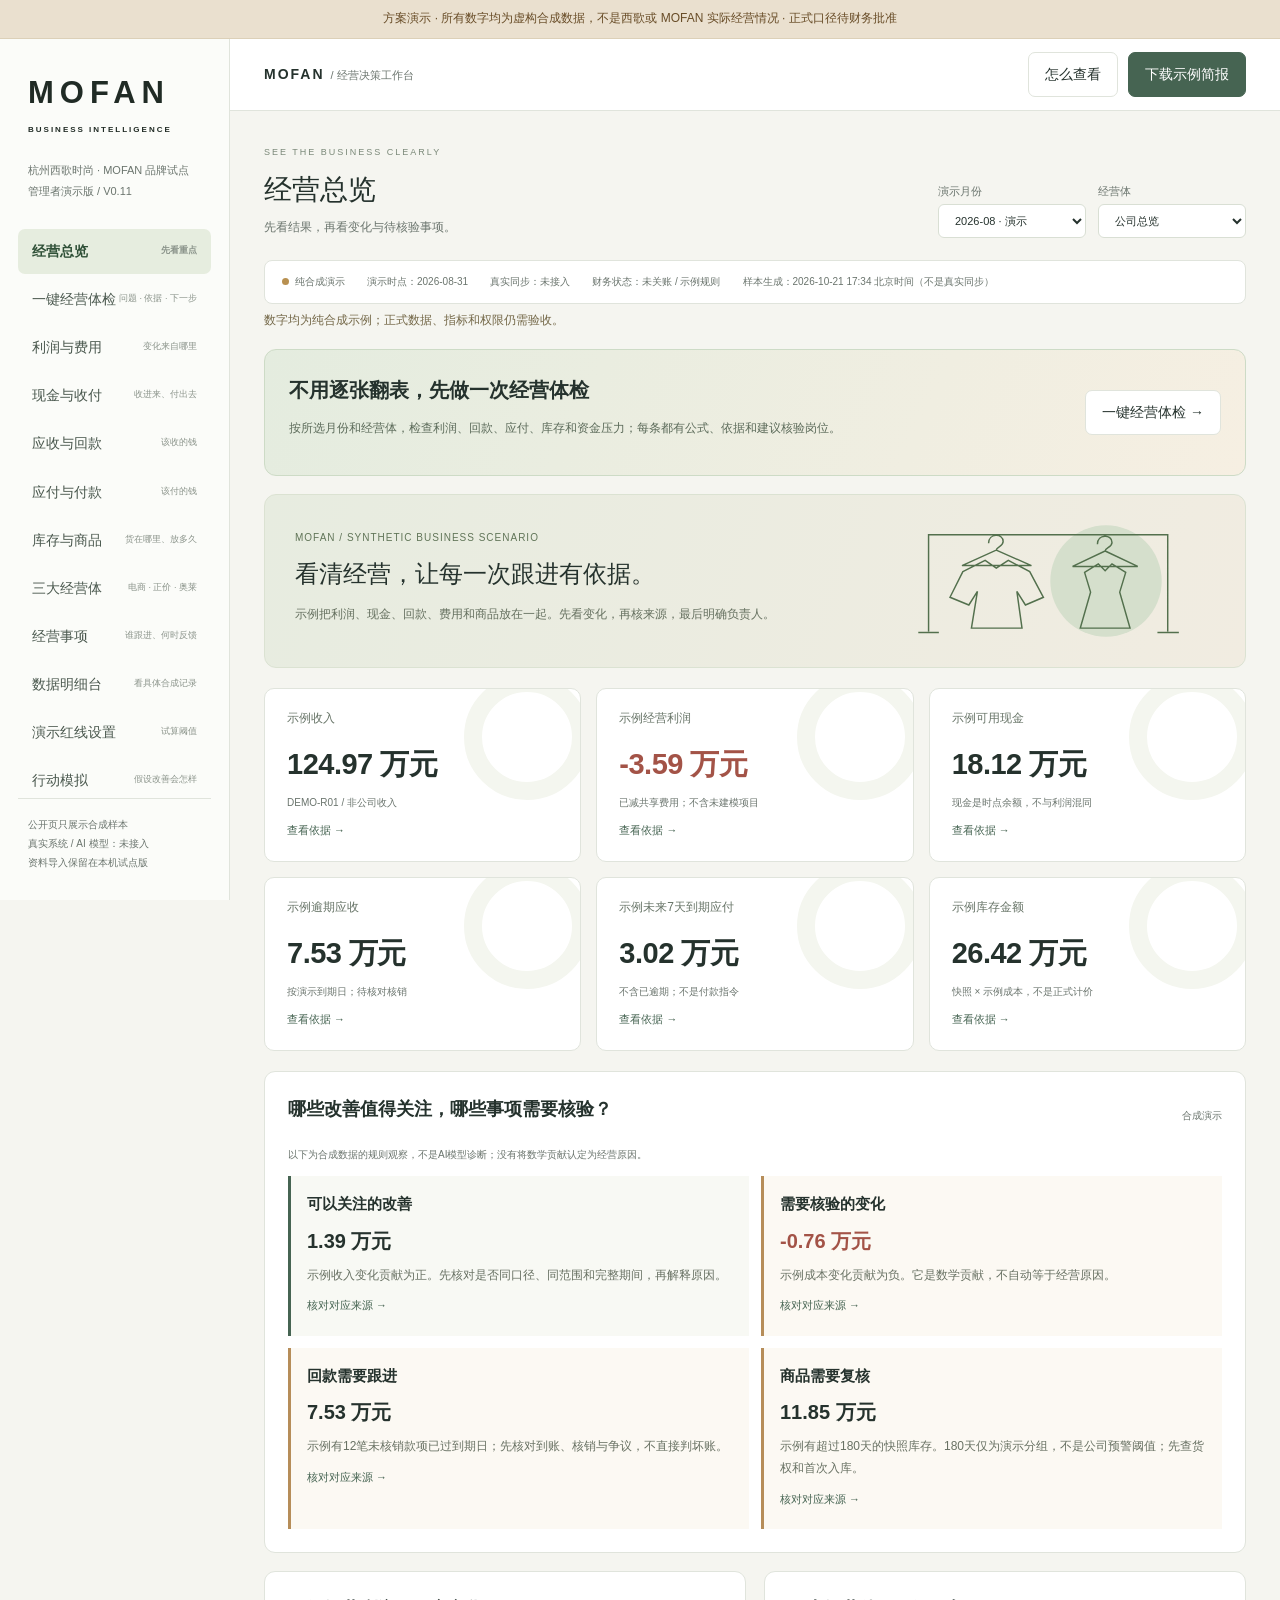
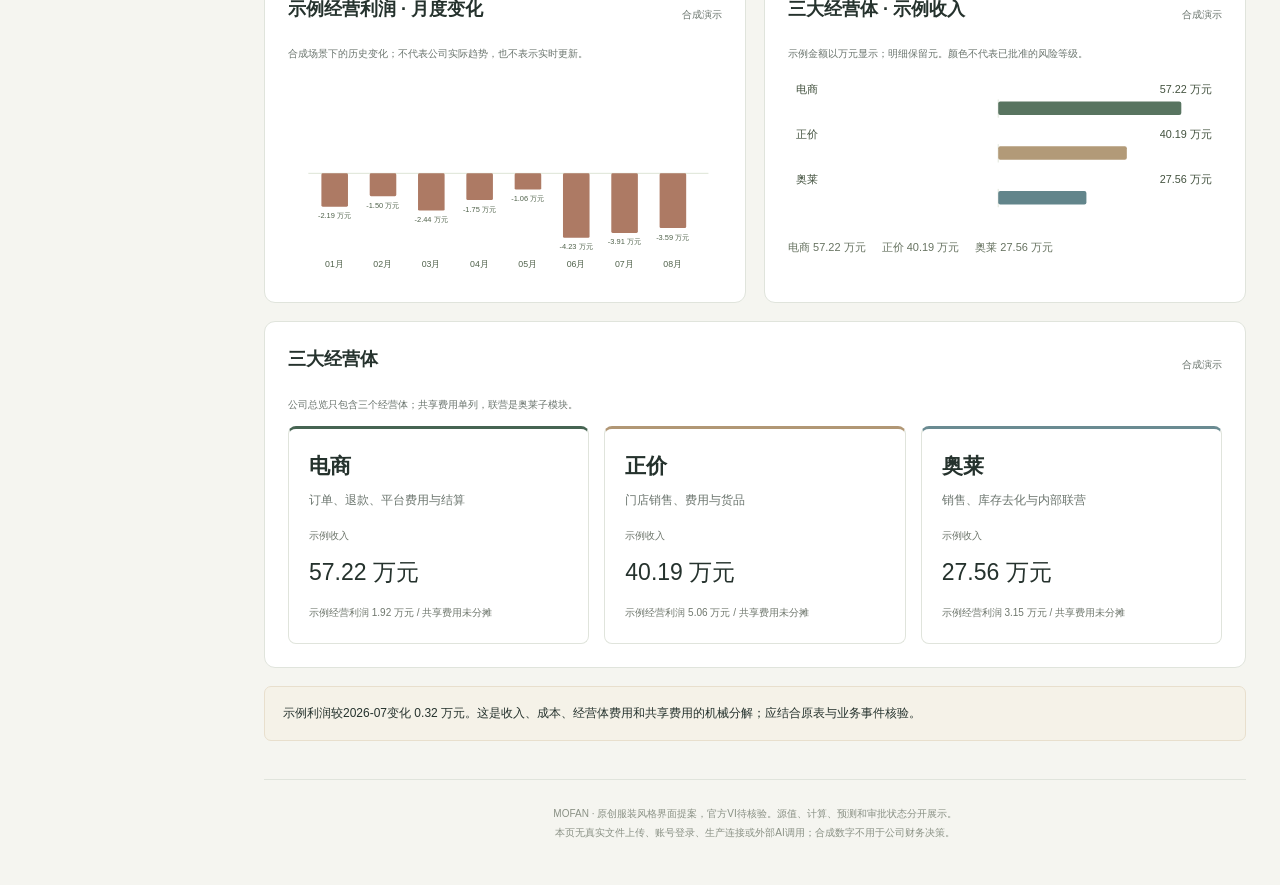
==== commit 348d24a8: "Upgrade V0.11 with explainable business checks, demo redlines and management guide" ====
--- a/MOFAN-领导演示.html
+++ b/MOFAN-领导演示.html
@@ -1,7 +1,12 @@
 <!doctype html><html lang="zh-CN"><head><meta charset="utf-8"><meta name="viewport" content="width=device-width,initial-scale=1"><meta name="robots" content="noindex,nofollow"><meta http-equiv="Content-Security-Policy" content="default-src 'none';script-src 'unsafe-inline';style-src 'unsafe-inline';img-src data:;connect-src 'none';object-src 'none';base-uri 'none';form-action 'none'"><title>MOFAN · 经营驾驶舱｜合成方案演示</title><style>:root{--ink:#25322d;--muted:#6b756e;--green:#466452;--sage:#e5ebe1;--line:#e0e4dc;--paper:#f5f5f0;--orange:#a76a35;--red:#a35347;--blue:#557c85}*{box-sizing:border-box}body{margin:0;font:14px/1.65 -apple-system,BlinkMacSystemFont,"Segoe UI","Microsoft YaHei",sans-serif;color:var(--ink);background:var(--paper)}button,input,select{font:inherit}button,a{touch-action:manipulation}button{cursor:pointer;background:var(--green);border:1px solid var(--green);border-radius:7px;padding:10px 16px;color:#fff;font-weight:500}button:hover{filter:brightness(.95)}button:disabled{opacity:.45;cursor:default}.quiet{background:#fff;border-color:var(--line);color:var(--ink)}a{color:var(--green)}.demo-ribbon{position:sticky;top:0;z-index:30;background:#eae0cf;color:#684c27;text-align:center;padding:9px 18px;font-size:12px;border-bottom:1px solid #dcd0b8}.sidebar{position:fixed;left:0;top:39px;bottom:0;width:230px;background:#fbfcf9;border-right:1px solid var(--line);padding:28px 18px;display:flex;flex-direction:column}.brand{font-size:31px;letter-spacing:6px;text-decoration:none;font-weight:600;color:#202b25;padding:0 10px}.brand span{display:block;font-size:8px;letter-spacing:2px;margin-top:5px}.brand-caption{font-size:11px;line-height:1.9;color:var(--muted);padding:0 10px;margin:24px 0}.sidebar nav{overflow:auto}.sidebar nav button{display:block;width:100%;text-align:left;background:none;color:#4a584e;border:0;padding:11px 14px;margin:3px 0;font-size:14px}.sidebar nav button span{font-size:10px;float:right;color:#8b948b;margin-top:3px}.sidebar nav button.active{background:#e6eddf;color:#2f5037;font-weight:600}.sidebar-note{font-size:10px;color:var(--muted);line-height:1.9;margin-top:auto;border-top:1px solid var(--line);padding:16px 10px 0}.workspace{margin-left:230px}header{height:72px;background:#fff;border-bottom:1px solid var(--line);padding:0 34px;display:flex;justify-content:space-between;align-items:center;gap:14px}header>div:first-child{font-weight:600;letter-spacing:2px}header span{font-size:11px;font-weight:400;letter-spacing:0;color:var(--muted)}.toolbar{display:flex;gap:10px;flex-wrap:wrap}main{max-width:1600px;margin:auto;padding:28px 34px}.heading{display:flex;justify-content:space-between;align-items:flex-end;gap:18px;margin-bottom:22px}.eyebrow{font-size:9px;letter-spacing:2px;color:#7b8979}h1{font-size:28px;font-weight:550;margin:5px 0}h2{font-size:18px;margin:0 0 12px;font-weight:600}h3{font-size:15px;margin:0 0 8px}p{margin:7px 0 12px}.heading p{color:var(--muted);font-size:12px;margin:0}.filters{display:flex;gap:12px;flex-shrink:0}label{display:block;font-size:11px;color:var(--muted)}select,input{display:block;background:#fff;color:var(--ink);border:1px solid #d9dfd4;border-radius:6px;padding:9px 12px;margin-top:4px;min-width:148px}.status-strip{display:flex;flex-wrap:wrap;gap:12px 22px;font-size:10px;color:var(--muted);padding:13px 17px;border:1px solid var(--line);border-radius:8px;background:#fff}.status-strip i{display:inline-block;width:7px;height:7px;background:#b89050;border-radius:50%;margin-right:6px}#feedback{font-size:12px;min-height:14px;color:#746848}.hero{display:grid;grid-template-columns:1.8fr 1fr;align-items:center;background:linear-gradient(110deg,#e7ece0,#f1ece1);border:1px solid #dbe2d2;border-radius:12px;padding:26px 30px;margin:18px 0}.hero h2{font-size:24px;font-weight:500;margin:6px 0 12px}.hero p{font-size:12px;color:#65705f}.hero svg{width:100%;height:120px}.hero-tag{font-size:10px;letter-spacing:1px;color:#617558}.kpi-grid{display:grid;grid-template-columns:repeat(3,minmax(0,1fr));gap:15px;margin:20px 0}.kpi{background:#fff;border:1px solid var(--line);border-radius:10px;padding:20px 22px;position:relative;overflow:hidden}.kpi:before{content:"";position:absolute;right:-10px;top:-15px;width:90px;height:90px;border:18px solid #f4f6ef;border-radius:50%}.kpi>span{display:block;color:#687568;font-size:12px}.kpi strong{display:block;font-size:29px;font-weight:600;letter-spacing:-.5px;margin:12px 0 6px;position:relative;overflow-wrap:anywhere}.kpi small{display:block;font-size:10px;color:var(--muted)}.kpi .kpi-link{background:none;border:0;color:var(--green);padding:10px 0 0;font-size:11px}.negative{color:var(--red)}.positive{color:var(--green)}.grid{display:grid;grid-template-columns:repeat(2,minmax(0,1fr));gap:18px;margin:18px 0}.panel{border:1px solid var(--line);background:#fff;border-radius:11px;padding:23px;min-width:0;margin:18px 0}.grid>.panel{margin:0}.panel-head{display:flex;justify-content:space-between;align-items:center;gap:12px;margin-bottom:9px}.panel-head small,.panel-note{font-size:10px;color:var(--muted)}.panel-note{line-height:1.8}.chart{width:100%;display:block;height:auto}.chart-legend{display:flex;gap:8px 16px;flex-wrap:wrap;font-size:11px;color:#677361;margin-top:8px}.chip,.badge{display:inline-block;padding:4px 8px;background:#eef2e8;border:1px solid #e0e7d6;color:#5d7052;font-size:10px;border-radius:4px}.chip.warn{background:#f6ebdf;color:#986331;border-color:#ecdac1}.insight-grid{display:grid;grid-template-columns:repeat(2,minmax(0,1fr));gap:12px}.insight{background:#f8f9f4;border-left:3px solid var(--green);padding:16px}.insight.attention{border-left-color:#b68d59;background:#fcf9f3}.insight strong{display:block;margin:7px 0;font-size:20px}.insight p{font-size:12px;color:#687163;line-height:1.8;margin-bottom:5px}.insight button{background:none;border:0;padding:5px 0;color:var(--green);font-size:11px}.unit-grid{display:grid;grid-template-columns:repeat(3,minmax(0,1fr));gap:15px}.unit-tile{border:1px solid var(--line);border-top:3px solid var(--green);padding:20px;border-radius:8px;background:#fff;text-align:left;color:var(--ink)}.unit-tile:nth-child(2){border-top-color:#b19775}.unit-tile:nth-child(3){border-top-color:#6a8b92}.unit-tile h3{font-size:21px}.unit-tile p{font-size:12px;color:var(--muted)}.unit-tile strong{font-size:23px;font-weight:500;display:block;margin:8px 0}.unit-tile>small{font-size:10px;color:#6f776d}.metric-row{display:flex;justify-content:space-between;border-bottom:1px solid #edf0e7;padding:10px 0;font-size:12px;gap:12px}.metric-row strong{font-size:15px}.note-box{background:#f5f2e8;border:1px solid #e8dfcd;padding:15px 18px;font-size:12px;line-height:1.9;border-radius:7px;margin:16px 0}.table-wrap{overflow:auto}table{width:100%;border-collapse:collapse;font-size:12px}th{text-align:left;background:#f4f6ef;font-size:11px;color:#687460;font-weight:500;white-space:nowrap}th,td{padding:12px;border-bottom:1px solid #e9ede2;vertical-align:top}td{min-width:80px}td button{font-size:11px;padding:6px 10px}.table-tools{display:flex;gap:12px;margin:16px 0;flex-wrap:wrap}.pagination{display:flex;justify-content:flex-end;align-items:center;gap:12px;margin-top:17px;font-size:12px}.source-note{font-size:10px;color:var(--muted);overflow-wrap:anywhere}.connection-grid{display:grid;grid-template-columns:repeat(3,minmax(0,1fr));gap:12px}.connection-card{border:1px solid var(--line);padding:18px;border-radius:9px}.connection-card h3{margin-bottom:12px}.connection-card p{font-size:11px;color:var(--muted)}.steps{display:grid;grid-template-columns:repeat(4,minmax(0,1fr));gap:12px}.step{padding:15px;border-top:2px solid #b5c4a8;background:#f6f8f1}.step p{font-size:11px;color:var(--muted)}footer{text-align:center;font-size:10px;line-height:1.9;color:#8a9185;margin:38px 0 15px;border-top:1px solid var(--line);padding-top:24px}dialog{width:min(1120px,95vw);max-height:90vh;border:1px solid #dce3d2;border-radius:12px;padding:25px;color:var(--ink)}dialog::backdrop{background:#18231e88}.dialog-heading{display:flex;justify-content:space-between;gap:16px}dialog p{font-size:12px;color:var(--muted)}dialog a{font-size:12px}@media(max-width:1100px){.kpi-grid{grid-template-columns:repeat(2,minmax(0,1fr))}.heading{flex-wrap:wrap}.sidebar{width:200px;padding:22px 12px}.workspace{margin-left:200px}main{padding:24px}.unit-grid,.connection-grid{grid-template-columns:1fr}.steps{grid-template-columns:repeat(2,1fr)}}@media(max-width:760px){.demo-ribbon{position:static;font-size:10px}.sidebar{position:static;width:100%;height:auto;padding:15px}.brand{font-size:26px}.brand span{display:inline;font-size:7px;letter-spacing:1px;margin-left:12px}.brand-caption,.sidebar-note{display:none}.sidebar nav{display:flex;overflow:auto;gap:7px;margin-top:13px}.sidebar nav button{width:auto;white-space:nowrap;padding:9px 12px;font-size:12px}.sidebar nav button span{display:none}.workspace{margin:0}header{padding:12px 16px;height:auto;flex-wrap:wrap}header>div:first-child{font-size:12px}header button{font-size:11px;padding:8px 10px}main{padding:20px 15px}.filters{width:100%;flex-wrap:wrap}select{min-width:135px}.status-strip{gap:6px 12px;font-size:9px}.hero{grid-template-columns:1fr;padding:21px}.hero svg{height:85px}.hero h2{font-size:21px}.kpi-grid{gap:10px}.kpi{padding:16px}.kpi strong{font-size:23px}.kpi small{font-size:9px}.grid,.insight-grid{grid-template-columns:1fr}.panel{padding:18px}.panel h2{font-size:16px}.steps{grid-template-columns:1fr}.panel-head{flex-wrap:wrap}.table-tools{flex-direction:column}dialog{padding:18px}.chart-legend{font-size:10px}}
-</style><script>globalThis.SHOWCASE_DATA={"classification":"demo","version":"0.10","company_scope":"MOFAN 品牌方案演示","notice":"全部为虚构合成数据，不是西歌或MOFAN实际业绩；示例公式未获公司财务批准。","currency":"CNY","money_unit":"integer_demo_cents","units":[{"code":"ecommerce","name":"电商"},{"code":"direct","name":"正价"},{"code":"outlet","name":"奥莱"}],"rules":[{"id":"DEMO-R01","name":"示例经营利润","formula":"收入 - 销售成本 - 经营体费用 - 公司共享费用（仅公司层面）","status":"演示规则 / 公司口径待确认"},{"id":"DEMO-R02","name":"示例期末现金","formula":"期初现金 + 实际收款 - 实际付款","status":"演示规则 / 不等于利润"},{"id":"DEMO-R03","name":"示例未核销余额","formula":"原始单据金额 - 截至演示时点的核销金额","status":"演示规则 / 账龄与税口径待确认"},{"id":"DEMO-R04","name":"示例逾期","formula":"到期日 \u003c 所选月末，且未核销余额 \u003e 0；到期当天不计逾期","status":"演示规则 / 合同到期日待核验"},{"id":"DEMO-R05","name":"示例库存金额","formula":"快照数量 × 演示单位成本；与流水分开","status":"演示计价 / 不代表公司库存计价"},{"id":"DEMO-R06","name":"示例利润变化桥","formula":"收入变动 - 成本变动 - 费用变动；总和等于两期示例经营利润差","status":"机械贡献分解 / 不是因果诊断"},{"id":"DEMO-R07","name":"示例联营应结","formula":"演示销售基数 - 示例扣项；应结 - 已回款 = 未结清","status":"只演示核对关系 / 不做收入确认"}],"periods":[{"period":"2026-01","asof":"2026-01-31"},{"period":"2026-02","asof":"2026-02-28"},{"period":"2026-03","asof":"2026-03-31"},{"period":"2026-04","asof":"2026-04-30"},{"period":"2026-05","asof":"2026-05-31"},{"period":"2026-06","asof":"2026-06-30"},{"period":"2026-07","asof":"2026-07-31"},{"period":"2026-08","asof":"2026-08-31"}],"financial":[{"id":"DEMO-PL-1-ecommerce","period":"2026-01","unit":"ecommerce","revenue":54680000,"cost":26793200,"expenses":[{"name":"门店/场地","amount":1200000,"budget":1380000},{"name":"人员","amount":6800000,"budget":6980000},{"name":"营销","amount":11820000,"budget":10970000},{"name":"履约及其他","amount":5900000,"budget":6080000}],"expense":25720000,"budget_revenue":54450000,"demo":true,"profit":2166800,"source":{"file":"DEMO-经营样本.xlsx","sheet":"演示利润项目","row":3,"columns":{"id":1,"period":2,"unit":3,"revenue":4,"cost":5,"expenses":6,"expense":7,"budget_revenue":8,"demo":9,"profit":10}}},{"id":"DEMO-PL-1-direct","period":"2026-01","unit":"direct","revenue":42850000,"cost":18425500,"expenses":[{"name":"门店/场地","amount":6600000,"budget":6780000},{"name":"人员","amount":8300000,"budget":8480000},{"name":"营销","amount":850000,"budget":1030000},{"name":"履约及其他","amount":2100000,"budget":2280000}],"expense":17850000,"budget_revenue":42450000,"demo":true,"profit":6574500,"source":{"file":"DEMO-经营样本.xlsx","sheet":"演示利润项目","row":4,"columns":{"id":1,"period":2,"unit":3,"revenue":4,"cost":5,"expenses":6,"expense":7,"budget_revenue":8,"demo":9,"profit":10}}},{"id":"DEMO-PL-1-outlet","period":"2026-01","unit":"outlet","revenue":25020000,"cost":15262200,"expenses":[{"name":"门店/场地","amount":2400000,"budget":2580000},{"name":"人员","amount":3500000,"budget":3680000},{"name":"营销","amount":500000,"budget":680000},{"name":"履约及其他","amount":1200000,"budget":1380000}],"expense":7600000,"budget_revenue":24450000,"demo":true,"profit":2157800,"source":{"file":"DEMO-经营样本.xlsx","sheet":"演示利润项目","row":5,"columns":{"id":1,"period":2,"unit":3,"revenue":4,"cost":5,"expenses":6,"expense":7,"budget_revenue":8,"demo":9,"profit":10}}},{"id":"DEMO-PL-2-ecommerce","period":"2026-02","unit":"ecommerce","revenue":55360000,"cost":27126400,"expenses":[{"name":"门店/场地","amount":1200000,"budget":1380000},{"name":"人员","amount":6800000,"budget":6980000},{"name":"营销","amount":12040000,"budget":11190000},{"name":"履约及其他","amount":5900000,"budget":6080000}],"expense":25940000,"budget_revenue":54900000,"demo":true,"profit":2293600,"source":{"file":"DEMO-经营样本.xlsx","sheet":"演示利润项目","row":6,"columns":{"id":1,"period":2,"unit":3,"revenue":4,"cost":5,"expenses":6,"expense":7,"budget_revenue":8,"demo":9,"profit":10}}},{"id":"DEMO-PL-2-direct","period":"2026-02","unit":"direct","revenue":43530000,"cost":18717900,"expenses":[{"name":"门店/场地","amount":6600000,"budget":6780000},{"name":"人员","amount":8300000,"budget":8480000},{"name":"营销","amount":850000,"budget":1030000},{"name":"履约及其他","amount":2100000,"budget":2280000}],"expense":17850000,"budget_revenue":42900000,"demo":true,"profit":6962100,"source":{"file":"DEMO-经营样本.xlsx","sheet":"演示利润项目","row":7,"columns":{"id":1,"period":2,"unit":3,"revenue":4,"cost":5,"expenses":6,"expense":7,"budget_revenue":8,"demo":9,"profit":10}}},{"id":"DEMO-PL-2-outlet","period":"2026-02","unit":"outlet","revenue":25700000,"cost":15677000,"expenses":[{"name":"门店/场地","amount":2400000,"budget":2580000},{"name":"人员","amount":3500000,"budget":3680000},{"name":"营销","amount":500000,"budget":680000},{"name":"履约及其他","amount":1200000,"budget":1380000}],"expense":7600000,"budget_revenue":24900000,"demo":true,"profit":2423000,"source":{"file":"DEMO-经营样本.xlsx","sheet":"演示利润项目","row":8,"columns":{"id":1,"period":2,"unit":3,"revenue":4,"cost":5,"expenses":6,"expense":7,"budget_revenue":8,"demo":9,"profit":10}}},{"id":"DEMO-PL-3-ecommerce","period":"2026-03","unit":"ecommerce","revenue":54930000,"cost":26915700,"expenses":[{"name":"门店/场地","amount":1200000,"budget":1380000},{"name":"人员","amount":6800000,"budget":6980000},{"name":"营销","amount":12260000,"budget":11410000},{"name":"履约及其他","amount":5900000,"budget":6080000}],"expense":26160000,"budget_revenue":55350000,"demo":true,"profit":1854300,"source":{"file":"DEMO-经营样本.xlsx","sheet":"演示利润项目","row":9,"columns":{"id":1,"period":2,"unit":3,"revenue":4,"cost":5,"expenses":6,"expense":7,"budget_revenue":8,"demo":9,"profit":10}}},{"id":"DEMO-PL-3-direct","period":"2026-03","unit":"direct","revenue":43100000,"cost":18533000,"expenses":[{"name":"门店/场地","amount":6600000,"budget":6780000},{"name":"人员","amount":8300000,"budget":8480000},{"name":"营销","amount":850000,"budget":1030000},{"name":"履约及其他","amount":2100000,"budget":2280000}],"expense":17850000,"budget_revenue":43350000,"demo":true,"profit":6717000,"source":{"file":"DEMO-经营样本.xlsx","sheet":"演示利润项目","row":10,"columns":{"id":1,"period":2,"unit":3,"revenue":4,"cost":5,"expenses":6,"expense":7,"budget_revenue":8,"demo":9,"profit":10}}},{"id":"DEMO-PL-3-outlet","period":"2026-03","unit":"outlet","revenue":25270000,"cost":15414700,"expenses":[{"name":"门店/场地","amount":2400000,"budget":2580000},{"name":"人员","amount":3500000,"budget":3680000},{"name":"营销","amount":500000,"budget":680000},{"name":"履约及其他","amount":1200000,"budget":1380000}],"expense":7600000,"budget_revenue":25350000,"demo":true,"profit":2255300,"source":{"file":"DEMO-经营样本.xlsx","sheet":"演示利润项目","row":11,"columns":{"id":1,"period":2,"unit":3,"revenue":4,"cost":5,"expenses":6,"expense":7,"budget_revenue":8,"demo":9,"profit":10}}},{"id":"DEMO-PL-4-ecommerce","period":"2026-04","unit":"ecommerce","revenue":55610000,"cost":27248900,"expenses":[{"name":"门店/场地","amount":1200000,"budget":1380000},{"name":"人员","amount":6800000,"budget":6980000},{"name":"营销","amount":12480000,"budget":11630000},{"name":"履约及其他","amount":5900000,"budget":6080000}],"expense":26380000,"budget_revenue":55800000,"demo":true,"profit":1981100,"source":{"file":"DEMO-经营样本.xlsx","sheet":"演示利润项目","row":12,"columns":{"id":1,"period":2,"unit":3,"revenue":4,"cost":5,"expenses":6,"expense":7,"budget_revenue":8,"demo":9,"profit":10}}},{"id":"DEMO-PL-4-direct","period":"2026-04","unit":"direct","revenue":43780000,"cost":18825400,"expenses":[{"name":"门店/场地","amount":6600000,"budget":6780000},{"name":"人员","amount":8300000,"budget":8480000},{"name":"营销","amount":850000,"budget":1030000},{"name":"履约及其他","amount":2100000,"budget":2280000}],"expense":17850000,"budget_revenue":43800000,"demo":true,"profit":7104600,"source":{"file":"DEMO-经营样本.xlsx","sheet":"演示利润项目","row":13,"columns":{"id":1,"period":2,"unit":3,"revenue":4,"cost":5,"expenses":6,"expense":7,"budget_revenue":8,"demo":9,"profit":10}}},{"id":"DEMO-PL-4-outlet","period":"2026-04","unit":"outlet","revenue":25950000,"cost":15829500,"expenses":[{"name":"门店/场地","amount":2400000,"budget":2580000},{"name":"人员","amount":3500000,"budget":3680000},{"name":"营销","amount":500000,"budget":680000},{"name":"履约及其他","amount":1200000,"budget":1380000}],"expense":7600000,"budget_revenue":25800000,"demo":true,"profit":2520500,"source":{"file":"DEMO-经营样本.xlsx","sheet":"演示利润项目","row":14,"columns":{"id":1,"period":2,"unit":3,"revenue":4,"cost":5,"expenses":6,"expense":7,"budget_revenue":8,"demo":9,"profit":10}}},{"id":"DEMO-PL-5-ecommerce","period":"2026-05","unit":"ecommerce","revenue":56290000,"cost":27582100,"expenses":[{"name":"门店/场地","amount":1200000,"budget":1380000},{"name":"人员","amount":6800000,"budget":6980000},{"name":"营销","amount":12700000,"budget":11850000},{"name":"履约及其他","amount":5900000,"budget":6080000}],"expense":26600000,"budget_revenue":56250000,"demo":true,"profit":2107900,"source":{"file":"DEMO-经营样本.xlsx","sheet":"演示利润项目","row":15,"columns":{"id":1,"period":2,"unit":3,"revenue":4,"cost":5,"expenses":6,"expense":7,"budget_revenue":8,"demo":9,"profit":10}}},{"id":"DEMO-PL-5-direct","period":"2026-05","unit":"direct","revenue":44460000,"cost":19117800,"expenses":[{"name":"门店/场地","amount":6600000,"budget":6780000},{"name":"人员","amount":8300000,"budget":8480000},{"name":"营销","amount":850000,"budget":1030000},{"name":"履约及其他","amount":2100000,"budget":2280000}],"expense":17850000,"budget_revenue":44250000,"demo":true,"profit":7492200,"source":{"file":"DEMO-经营样本.xlsx","sheet":"演示利润项目","row":16,"columns":{"id":1,"period":2,"unit":3,"revenue":4,"cost":5,"expenses":6,"expense":7,"budget_revenue":8,"demo":9,"profit":10}}},{"id":"DEMO-PL-5-outlet","period":"2026-05","unit":"outlet","revenue":26630000,"cost":16244300,"expenses":[{"name":"门店/场地","amount":2400000,"budget":2580000},{"name":"人员","amount":3500000,"budget":3680000},{"name":"营销","amount":500000,"budget":680000},{"name":"履约及其他","amount":1200000,"budget":1380000}],"expense":7600000,"budget_revenue":26250000,"demo":true,"profit":2785700,"source":{"file":"DEMO-经营样本.xlsx","sheet":"演示利润项目","row":17,"columns":{"id":1,"period":2,"unit":3,"revenue":4,"cost":5,"expenses":6,"expense":7,"budget_revenue":8,"demo":9,"profit":10}}},{"id":"DEMO-PL-6-ecommerce","period":"2026-06","unit":"ecommerce","revenue":55860000,"cost":27371400,"expenses":[{"name":"门店/场地","amount":1200000,"budget":1380000},{"name":"人员","amount":6800000,"budget":6980000},{"name":"营销","amount":12920000,"budget":12070000},{"name":"履约及其他","amount":5900000,"budget":6080000}],"expense":26820000,"budget_revenue":56700000,"demo":true,"profit":1668600,"source":{"file":"DEMO-经营样本.xlsx","sheet":"演示利润项目","row":18,"columns":{"id":1,"period":2,"unit":3,"revenue":4,"cost":5,"expenses":6,"expense":7,"budget_revenue":8,"demo":9,"profit":10}}},{"id":"DEMO-PL-6-direct","period":"2026-06","unit":"direct","revenue":40130000,"cost":17255900,"expenses":[{"name":"门店/场地","amount":6600000,"budget":6780000},{"name":"人员","amount":8300000,"budget":8480000},{"name":"营销","amount":850000,"budget":1030000},{"name":"履约及其他","amount":2100000,"budget":2280000}],"expense":17850000,"budget_revenue":44700000,"demo":true,"profit":5024100,"source":{"file":"DEMO-经营样本.xlsx","sheet":"演示利润项目","row":19,"columns":{"id":1,"period":2,"unit":3,"revenue":4,"cost":5,"expenses":6,"expense":7,"budget_revenue":8,"demo":9,"profit":10}}},{"id":"DEMO-PL-6-outlet","period":"2026-06","unit":"outlet","revenue":26200000,"cost":15982000,"expenses":[{"name":"门店/场地","amount":2400000,"budget":2580000},{"name":"人员","amount":3500000,"budget":3680000},{"name":"营销","amount":500000,"budget":680000},{"name":"履约及其他","amount":1200000,"budget":1380000}],"expense":7600000,"budget_revenue":26700000,"demo":true,"profit":2618000,"source":{"file":"DEMO-经营样本.xlsx","sheet":"演示利润项目","row":20,"columns":{"id":1,"period":2,"unit":3,"revenue":4,"cost":5,"expenses":6,"expense":7,"budget_revenue":8,"demo":9,"profit":10}}},{"id":"DEMO-PL-7-ecommerce","period":"2026-07","unit":"ecommerce","revenue":56540000,"cost":27704600,"expenses":[{"name":"门店/场地","amount":1200000,"budget":1380000},{"name":"人员","amount":6800000,"budget":6980000},{"name":"营销","amount":13140000,"budget":12290000},{"name":"履约及其他","amount":5900000,"budget":6080000}],"expense":27040000,"budget_revenue":57150000,"demo":true,"profit":1795400,"source":{"file":"DEMO-经营样本.xlsx","sheet":"演示利润项目","row":21,"columns":{"id":1,"period":2,"unit":3,"revenue":4,"cost":5,"expenses":6,"expense":7,"budget_revenue":8,"demo":9,"profit":10}}},{"id":"DEMO-PL-7-direct","period":"2026-07","unit":"direct","revenue":40160000,"cost":17268800,"expenses":[{"name":"门店/场地","amount":6600000,"budget":6780000},{"name":"人员","amount":8300000,"budget":8480000},{"name":"营销","amount":850000,"budget":1030000},{"name":"履约及其他","amount":2100000,"budget":2280000}],"expense":17850000,"budget_revenue":45150000,"demo":true,"profit":5041200,"source":{"file":"DEMO-经营样本.xlsx","sheet":"演示利润项目","row":22,"columns":{"id":1,"period":2,"unit":3,"revenue":4,"cost":5,"expenses":6,"expense":7,"budget_revenue":8,"demo":9,"profit":10}}},{"id":"DEMO-PL-7-outlet","period":"2026-07","unit":"outlet","revenue":26880000,"cost":16396800,"expenses":[{"name":"门店/场地","amount":2400000,"budget":2580000},{"name":"人员","amount":3500000,"budget":3680000},{"name":"营销","amount":500000,"budget":680000},{"name":"履约及其他","amount":1200000,"budget":1380000}],"expense":7600000,"budget_revenue":27150000,"demo":true,"profit":2883200,"source":{"file":"DEMO-经营样本.xlsx","sheet":"演示利润项目","row":23,"columns":{"id":1,"period":2,"unit":3,"revenue":4,"cost":5,"expenses":6,"expense":7,"budget_revenue":8,"demo":9,"profit":10}}},{"id":"DEMO-PL-8-ecommerce","period":"2026-08","unit":"ecommerce","revenue":57220000,"cost":28037800,"expenses":[{"name":"门店/场地","amount":1200000,"budget":1380000},{"name":"人员","amount":6800000,"budget":6980000},{"name":"营销","amount":13360000,"budget":12510000},{"name":"履约及其他","amount":5900000,"budget":6080000}],"expense":27260000,"budget_revenue":57600000,"demo":true,"profit":1922200,"source":{"file":"DEMO-经营样本.xlsx","sheet":"演示利润项目","row":24,"columns":{"id":1,"period":2,"unit":3,"revenue":4,"cost":5,"expenses":6,"expense":7,"budget_revenue":8,"demo":9,"profit":10}}},{"id":"DEMO-PL-8-direct","period":"2026-08","unit":"direct","revenue":40190000,"cost":17281700,"expenses":[{"name":"门店/场地","amount":6600000,"budget":6780000},{"name":"人员","amount":8300000,"budget":8480000},{"name":"营销","amount":850000,"budget":1030000},{"name":"履约及其他","amount":2100000,"budget":2280000}],"expense":17850000,"budget_revenue":45600000,"demo":true,"profit":5058300,"source":{"file":"DEMO-经营样本.xlsx","sheet":"演示利润项目","row":25,"columns":{"id":1,"period":2,"unit":3,"revenue":4,"cost":5,"expenses":6,"expense":7,"budget_revenue":8,"demo":9,"profit":10}}},{"id":"DEMO-PL-8-outlet","period":"2026-08","unit":"outlet","revenue":27560000,"cost":16811600,"expenses":[{"name":"门店/场地","amount":2400000,"budget":2580000},{"name":"人员","amount":3500000,"budget":3680000},{"name":"营销","amount":500000,"budget":680000},{"name":"履约及其他","amount":1200000,"budget":1380000}],"expense":7600000,"budget_revenue":27600000,"demo":true,"profit":3148400,"source":{"file":"DEMO-经营样本.xlsx","sheet":"演示利润项目","row":26,"columns":{"id":1,"period":2,"unit":3,"revenue":4,"cost":5,"expenses":6,"expense":7,"budget_revenue":8,"demo":9,"profit":10}}}],"shared":[{"id":"DEMO-HQ-1","period":"2026-01","amount":13090000,"demo":true,"source":{"file":"DEMO-经营样本.xlsx","sheet":"演示共享费用","row":3,"columns":{"id":1,"period":2,"amount":3,"demo":4}}},{"id":"DEMO-HQ-2","period":"2026-02","amount":13180000,"demo":true,"source":{"file":"DEMO-经营样本.xlsx","sheet":"演示共享费用","row":4,"columns":{"id":1,"period":2,"amount":3,"demo":4}}},{"id":"DEMO-HQ-3","period":"2026-03","amount":13270000,"demo":true,"source":{"file":"DEMO-经营样本.xlsx","sheet":"演示共享费用","row":5,"columns":{"id":1,"period":2,"amount":3,"demo":4}}},{"id":"DEMO-HQ-4","period":"2026-04","amount":13360000,"demo":true,"source":{"file":"DEMO-经营样本.xlsx","sheet":"演示共享费用","row":6,"columns":{"id":1,"period":2,"amount":3,"demo":4}}},{"id":"DEMO-HQ-5","period":"2026-05","amount":13450000,"demo":true,"source":{"file":"DEMO-经营样本.xlsx","sheet":"演示共享费用","row":7,"columns":{"id":1,"period":2,"amount":3,"demo":4}}},{"id":"DEMO-HQ-6","period":"2026-06","amount":13540000,"demo":true,"source":{"file":"DEMO-经营样本.xlsx","sheet":"演示共享费用","row":8,"columns":{"id":1,"period":2,"amount":3,"demo":4}}},{"id":"DEMO-HQ-7","period":"2026-07","amount":13630000,"demo":true,"source":{"file":"DEMO-经营样本.xlsx","sheet":"演示共享费用","row":9,"columns":{"id":1,"period":2,"amount":3,"demo":4}}},{"id":"DEMO-HQ-8","period":"2026-08","amount":13720000,"demo":true,"source":{"file":"DEMO-经营样本.xlsx","sheet":"演示共享费用","row":10,"columns":{"id":1,"period":2,"amount":3,"demo":4}}}],"cash":[{"id":"DEMO-CASH-1","period":"2026-01","opening":48000000,"receipts":[{"name":"演示零售收款","amount":39420000},{"name":"演示平台到账","amount":30330000},{"name":"演示合作方回款","amount":11580000}],"payments":[{"name":"演示货款支付","amount":47680000},{"name":"演示人员/场地支付","amount":26010000},{"name":"演示营销/其他支付","amount":12670000}],"closing":42970000,"restricted":1200000,"demo":true,"note":"可用现金按示例流水连续滚动；受限资金另列，不重复扣减，不与经营利润混同。","source":{"file":"DEMO-经营样本.xlsx","sheet":"演示现金","row":3,"columns":{"id":1,"period":2,"opening":3,"receipts":4,"payments":5,"closing":6,"restricted":7,"demo":8,"note":9}}},{"id":"DEMO-CASH-2","period":"2026-02","opening":42970000,"receipts":[{"name":"演示零售收款","amount":39840000},{"name":"演示平台到账","amount":30660000},{"name":"演示合作方回款","amount":11660000}],"payments":[{"name":"演示货款支付","amount":47860000},{"name":"演示人员/场地支付","amount":26120000},{"name":"演示营销/其他支付","amount":12840000}],"closing":38310000,"restricted":1200000,"demo":true,"note":"可用现金按示例流水连续滚动；受限资金另列，不重复扣减，不与经营利润混同。","source":{"file":"DEMO-经营样本.xlsx","sheet":"演示现金","row":4,"columns":{"id":1,"period":2,"opening":3,"receipts":4,"payments":5,"closing":6,"restricted":7,"demo":8,"note":9}}},{"id":"DEMO-CASH-3","period":"2026-03","opening":38310000,"receipts":[{"name":"演示零售收款","amount":40260000},{"name":"演示平台到账","amount":30990000},{"name":"演示合作方回款","amount":11740000}],"payments":[{"name":"演示货款支付","amount":48040000},{"name":"演示人员/场地支付","amount":26230000},{"name":"演示营销/其他支付","amount":13010000}],"closing":34020000,"restricted":1200000,"demo":true,"note":"可用现金按示例流水连续滚动；受限资金另列，不重复扣减，不与经营利润混同。","source":{"file":"DEMO-经营样本.xlsx","sheet":"演示现金","row":5,"columns":{"id":1,"period":2,"opening":3,"receipts":4,"payments":5,"closing":6,"restricted":7,"demo":8,"note":9}}},{"id":"DEMO-CASH-4","period":"2026-04","opening":34020000,"receipts":[{"name":"演示零售收款","amount":40680000},{"name":"演示平台到账","amount":31320000},{"name":"演示合作方回款","amount":11820000}],"payments":[{"name":"演示货款支付","amount":48220000},{"name":"演示人员/场地支付","amount":26340000},{"name":"演示营销/其他支付","amount":13180000}],"closing":30100000,"restricted":1200000,"demo":true,"note":"可用现金按示例流水连续滚动；受限资金另列，不重复扣减，不与经营利润混同。","source":{"file":"DEMO-经营样本.xlsx","sheet":"演示现金","row":6,"columns":{"id":1,"period":2,"opening":3,"receipts":4,"payments":5,"closing":6,"restricted":7,"demo":8,"note":9}}},{"id":"DEMO-CASH-5","period":"2026-05","opening":30100000,"receipts":[{"name":"演示零售收款","amount":41100000},{"name":"演示平台到账","amount":31650000},{"name":"演示合作方回款","amount":11900000}],"payments":[{"name":"演示货款支付","amount":48400000},{"name":"演示人员/场地支付","amount":26450000},{"name":"演示营销/其他支付","amount":13350000}],"closing":26550000,"restricted":1200000,"demo":true,"note":"可用现金按示例流水连续滚动；受限资金另列，不重复扣减，不与经营利润混同。","source":{"file":"DEMO-经营样本.xlsx","sheet":"演示现金","row":7,"columns":{"id":1,"period":2,"opening":3,"receipts":4,"payments":5,"closing":6,"restricted":7,"demo":8,"note":9}}},{"id":"DEMO-CASH-6","period":"2026-06","opening":26550000,"receipts":[{"name":"演示零售收款","amount":41520000},{"name":"演示平台到账","amount":31980000},{"name":"演示合作方回款","amount":11980000}],"payments":[{"name":"演示货款支付","amount":48580000},{"name":"演示人员/场地支付","amount":26560000},{"name":"演示营销/其他支付","amount":13520000}],"closing":23370000,"restricted":1200000,"demo":true,"note":"可用现金按示例流水连续滚动；受限资金另列，不重复扣减，不与经营利润混同。","source":{"file":"DEMO-经营样本.xlsx","sheet":"演示现金","row":8,"columns":{"id":1,"period":2,"opening":3,"receipts":4,"payments":5,"closing":6,"restricted":7,"demo":8,"note":9}}},{"id":"DEMO-CASH-7","period":"2026-07","opening":23370000,"receipts":[{"name":"演示零售收款","amount":41940000},{"name":"演示平台到账","amount":32310000},{"name":"演示合作方回款","amount":12060000}],"payments":[{"name":"演示货款支付","amount":48760000},{"name":"演示人员/场地支付","amount":26670000},{"name":"演示营销/其他支付","amount":13690000}],"closing":20560000,"restricted":1200000,"demo":true,"note":"可用现金按示例流水连续滚动；受限资金另列，不重复扣减，不与经营利润混同。","source":{"file":"DEMO-经营样本.xlsx","sheet":"演示现金","row":9,"columns":{"id":1,"period":2,"opening":3,"receipts":4,"payments":5,"closing":6,"restricted":7,"demo":8,"note":9}}},{"id":"DEMO-CASH-8","period":"2026-08","opening":20560000,"receipts":[{"name":"演示零售收款","amount":42360000},{"name":"演示平台到账","amount":32640000},{"name":"演示合作方回款","amount":12140000}],"payments":[{"name":"演示货款支付","amount":48940000},{"name":"演示人员/场地支付","amount":26780000},{"name":"演示营销/其他支付","amount":13860000}],"closing":18120000,"restricted":1200000,"demo":true,"note":"可用现金按示例流水连续滚动；受限资金另列，不重复扣减，不与经营利润混同。","source":{"file":"DEMO-经营样本.xlsx","sheet":"演示现金","row":10,"columns":{"id":1,"period":2,"opening":3,"receipts":4,"payments":5,"closing":6,"restricted":7,"demo":8,"note":9}}}],"receivables":[{"id":"DEMO-AR-1-01","period":"2026-01","unit":"ecommerce","counterparty":"演示客户01","invoice_date":"2026-01-13","due_date":"2026-02-12","original":181000,"allocated":45250,"open":135750,"overdue_days":0,"due_in_days":12,"demo":true,"note":"截至月末的单据余额快照，核销为示例已匹配金额；不等于银行对账完成。","source":{"file":"DEMO-经营样本.xlsx","sheet":"演示应收","row":3,"columns":{"id":1,"period":2,"unit":3,"counterparty":4,"invoice_date":5,"due_date":6,"original":7,"allocated":8,"open":9,"overdue_days":10,"due_in_days":11,"demo":12,"note":13}}},{"id":"DEMO-AR-1-02","period":"2026-01","unit":"direct","counterparty":"演示客户02","invoice_date":"2026-01-04","due_date":"2026-02-03","original":264000,"allocated":132000,"open":132000,"overdue_days":0,"due_in_days":3,"demo":true,"note":"截至月末的单据余额快照，核销为示例已匹配金额；不等于银行对账完成。","source":{"file":"DEMO-经营样本.xlsx","sheet":"演示应收","row":4,"columns":{"id":1,"period":2,"unit":3,"counterparty":4,"invoice_date":5,"due_date":6,"original":7,"allocated":8,"open":9,"overdue_days":10,"due_in_days":11,"demo":12,"note":13}}},{"id":"DEMO-AR-1-03","period":"2026-01","unit":"outlet","counterparty":"演示客户03","invoice_date":"2026-01-01","due_date":"2026-01-31","original":347000,"allocated":173500,"open":173500,"overdue_days":0,"due_in_days":0,"demo":true,"note":"截至月末的单据余额快照，核销为示例已匹配金额；不等于银行对账完成。","source":{"file":"DEMO-经营样本.xlsx","sheet":"演示应收","row":5,"columns":{"id":1,"period":2,"unit":3,"counterparty":4,"invoice_date":5,"due_date":6,"original":7,"allocated":8,"open":9,"overdue_days":10,"due_in_days":11,"demo":12,"note":13}}},{"id":"DEMO-AR-1-04","period":"2026-01","unit":"ecommerce","counterparty":"演示客户04","invoice_date":"2025-12-24","due_date":"2026-01-23","original":430000,"allocated":107500,"open":322500,"overdue_days":8,"due_in_days":-8,"demo":true,"note":"截至月末的单据余额快照，核销为示例已匹配金额；不等于银行对账完成。","source":{"file":"DEMO-经营样本.xlsx","sheet":"演示应收","row":6,"columns":{"id":1,"period":2,"unit":3,"counterparty":4,"invoice_date":5,"due_date":6,"original":7,"allocated":8,"open":9,"overdue_days":10,"due_in_days":11,"demo":12,"note":13}}},{"id":"DEMO-AR-1-05","period":"2026-01","unit":"direct","counterparty":"演示客户05","invoice_date":"2025-12-12","due_date":"2026-01-11","original":513000,"allocated":256500,"open":256500,"overdue_days":20,"due_in_days":-20,"demo":true,"note":"截至月末的单据余额快照，核销为示例已匹配金额；不等于银行对账完成。","source":{"file":"DEMO-经营样本.xlsx","sheet":"演示应收","row":7,"columns":{"id":1,"period":2,"unit":3,"counterparty":4,"invoice_date":5,"due_date":6,"original":7,"allocated":8,"open":9,"overdue_days":10,"due_in_days":11,"demo":12,"note":13}}},{"id":"DEMO-AR-1-06","period":"2026-01","unit":"outlet","counterparty":"演示客户06","invoice_date":"2025-11-27","due_date":"2025-12-27","original":596000,"allocated":298000,"open":298000,"overdue_days":35,"due_in_days":-35,"demo":true,"note":"截至月末的单据余额快照，核销为示例已匹配金额；不等于银行对账完成。","source":{"file":"DEMO-经营样本.xlsx","sheet":"演示应收","row":8,"columns":{"id":1,"period":2,"unit":3,"counterparty":4,"invoice_date":5,"due_date":6,"original":7,"allocated":8,"open":9,"overdue_days":10,"due_in_days":11,"demo":12,"note":13}}},{"id":"DEMO-AR-1-07","period":"2026-01","unit":"ecommerce","counterparty":"演示客户07","invoice_date":"2025-10-28","due_date":"2025-11-27","original":679000,"allocated":169750,"open":509250,"overdue_days":65,"due_in_days":-65,"demo":true,"note":"截至月末的单据余额快照，核销为示例已匹配金额；不等于银行对账完成。","source":{"file":"DEMO-经营样本.xlsx","sheet":"演示应收","row":9,"columns":{"id":1,"period":2,"unit":3,"counterparty":4,"invoice_date":5,"due_date":6,"original":7,"allocated":8,"open":9,"overdue_days":10,"due_in_days":11,"demo":12,"note":13}}},{"id":"DEMO-AR-1-08","period":"2026-01","unit":"direct","counterparty":"演示客户08","invoice_date":"2025-09-13","due_date":"2025-10-13","original":762000,"allocated":381000,"open":381000,"overdue_days":110,"due_in_days":-110,"demo":true,"note":"截至月末的单据余额快照，核销为示例已匹配金额；不等于银行对账完成。","source":{"file":"DEMO-经营样本.xlsx","sheet":"演示应收","row":10,"columns":{"id":1,"period":2,"unit":3,"counterparty":4,"invoice_date":5,"due_date":6,"original":7,"allocated":8,"open":9,"overdue_days":10,"due_in_days":11,"demo":12,"note":13}}},{"id":"DEMO-AR-1-09","period":"2026-01","unit":"outlet","counterparty":"演示客户09","invoice_date":"2025-06-30","due_date":"2025-07-30","original":845000,"allocated":422500,"open":422500,"overdue_days":185,"due_in_days":-185,"demo":true,"note":"截至月末的单据余额快照，核销为示例已匹配金额；不等于银行对账完成。","source":{"file":"DEMO-经营样本.xlsx","sheet":"演示应收","row":11,"columns":{"id":1,"period":2,"unit":3,"counterparty":4,"invoice_date":5,"due_date":6,"original":7,"allocated":8,"open":9,"overdue_days":10,"due_in_days":11,"demo":12,"note":13}}},{"id":"DEMO-AR-1-10","period":"2026-01","unit":"ecommerce","counterparty":"演示客户10","invoice_date":"2026-01-13","due_date":"2026-02-12","original":928000,"allocated":232000,"open":696000,"overdue_days":0,"due_in_days":12,"demo":true,"note":"截至月末的单据余额快照，核销为示例已匹配金额；不等于银行对账完成。","source":{"file":"DEMO-经营样本.xlsx","sheet":"演示应收","row":12,"columns":{"id":1,"period":2,"unit":3,"counterparty":4,"invoice_date":5,"due_date":6,"original":7,"allocated":8,"open":9,"overdue_days":10,"due_in_days":11,"demo":12,"note":13}}},{"id":"DEMO-AR-1-11","period":"2026-01","unit":"direct","counterparty":"演示客户11","invoice_date":"2026-01-04","due_date":"2026-02-03","original":1011000,"allocated":505500,"open":505500,"overdue_days":0,"due_in_days":3,"demo":true,"note":"截至月末的单据余额快照，核销为示例已匹配金额；不等于银行对账完成。","source":{"file":"DEMO-经营样本.xlsx","sheet":"演示应收","row":13,"columns":{"id":1,"period":2,"unit":3,"counterparty":4,"invoice_date":5,"due_date":6,"original":7,"allocated":8,"open":9,"overdue_days":10,"due_in_days":11,"demo":12,"note":13}}},{"id":"DEMO-AR-1-12","period":"2026-01","unit":"outlet","counterparty":"演示客户12","invoice_date":"2026-01-01","due_date":"2026-01-31","original":1094000,"allocated":547000,"open":547000,"overdue_days":0,"due_in_days":0,"demo":true,"note":"截至月末的单据余额快照，核销为示例已匹配金额；不等于银行对账完成。","source":{"file":"DEMO-经营样本.xlsx","sheet":"演示应收","row":14,"columns":{"id":1,"period":2,"unit":3,"counterparty":4,"invoice_date":5,"due_date":6,"original":7,"allocated":8,"open":9,"overdue_days":10,"due_in_days":11,"demo":12,"note":13}}},{"id":"DEMO-AR-1-13","period":"2026-01","unit":"ecommerce","counterparty":"演示客户13","invoice_date":"2025-12-24","due_date":"2026-01-23","original":1177000,"allocated":294250,"open":882750,"overdue_days":8,"due_in_days":-8,"demo":true,"note":"截至月末的单据余额快照，核销为示例已匹配金额；不等于银行对账完成。","source":{"file":"DEMO-经营样本.xlsx","sheet":"演示应收","row":15,"columns":{"id":1,"period":2,"unit":3,"counterparty":4,"invoice_date":5,"due_date":6,"original":7,"allocated":8,"open":9,"overdue_days":10,"due_in_days":11,"demo":12,"note":13}}},{"id":"DEMO-AR-1-14","period":"2026-01","unit":"direct","counterparty":"演示客户14","invoice_date":"2025-12-12","due_date":"2026-01-11","original":1260000,"allocated":630000,"open":630000,"overdue_days":20,"due_in_days":-20,"demo":true,"note":"截至月末的单据余额快照，核销为示例已匹配金额；不等于银行对账完成。","source":{"file":"DEMO-经营样本.xlsx","sheet":"演示应收","row":16,"columns":{"id":1,"period":2,"unit":3,"counterparty":4,"invoice_date":5,"due_date":6,"original":7,"allocated":8,"open":9,"overdue_days":10,"due_in_days":11,"demo":12,"note":13}}},{"id":"DEMO-AR-1-15","period":"2026-01","unit":"outlet","counterparty":"演示客户15","invoice_date":"2025-11-27","due_date":"2025-12-27","original":1343000,"allocated":671500,"open":671500,"overdue_days":35,"due_in_days":-35,"demo":true,"note":"截至月末的单据余额快照，核销为示例已匹配金额；不等于银行对账完成。","source":{"file":"DEMO-经营样本.xlsx","sheet":"演示应收","row":17,"columns":{"id":1,"period":2,"unit":3,"counterparty":4,"invoice_date":5,"due_date":6,"original":7,"allocated":8,"open":9,"overdue_days":10,"due_in_days":11,"demo":12,"note":13}}},{"id":"DEMO-AR-1-16","period":"2026-01","unit":"ecommerce","counterparty":"演示客户16","invoice_date":"2025-10-28","due_date":"2025-11-27","original":1426000,"allocated":356500,"open":1069500,"overdue_days":65,"due_in_days":-65,"demo":true,"note":"截至月末的单据余额快照，核销为示例已匹配金额；不等于银行对账完成。","source":{"file":"DEMO-经营样本.xlsx","sheet":"演示应收","row":18,"columns":{"id":1,"period":2,"unit":3,"counterparty":4,"invoice_date":5,"due_date":6,"original":7,"allocated":8,"open":9,"overdue_days":10,"due_in_days":11,"demo":12,"note":13}}},{"id":"DEMO-AR-1-17","period":"2026-01","unit":"direct","counterparty":"演示客户17","invoice_date":"2025-09-13","due_date":"2025-10-13","original":1509000,"allocated":754500,"open":754500,"overdue_days":110,"due_in_days":-110,"demo":true,"note":"截至月末的单据余额快照，核销为示例已匹配金额；不等于银行对账完成。","source":{"file":"DEMO-经营样本.xlsx","sheet":"演示应收","row":19,"columns":{"id":1,"period":2,"unit":3,"counterparty":4,"invoice_date":5,"due_date":6,"original":7,"allocated":8,"open":9,"overdue_days":10,"due_in_days":11,"demo":12,"note":13}}},{"id":"DEMO-AR-1-18","period":"2026-01","unit":"outlet","counterparty":"演示客户18","invoice_date":"2025-06-30","due_date":"2025-07-30","original":1592000,"allocated":796000,"open":796000,"overdue_days":185,"due_in_days":-185,"demo":true,"note":"截至月末的单据余额快照，核销为示例已匹配金额；不等于银行对账完成。","source":{"file":"DEMO-经营样本.xlsx","sheet":"演示应收","row":20,"columns":{"id":1,"period":2,"unit":3,"counterparty":4,"invoice_date":5,"due_date":6,"original":7,"allocated":8,"open":9,"overdue_days":10,"due_in_days":11,"demo":12,"note":13}}},{"id":"DEMO-AR-2-01","period":"2026-02","unit":"ecommerce","counterparty":"演示客户01","invoice_date":"2026-02-10","due_date":"2026-03-12","original":192000,"allocated":48000,"open":144000,"overdue_days":0,"due_in_days":12,"demo":true,"note":"截至月末的单据余额快照，核销为示例已匹配金额；不等于银行对账完成。","source":{"file":"DEMO-经营样本.xlsx","sheet":"演示应收","row":21,"columns":{"id":1,"period":2,"unit":3,"counterparty":4,"invoice_date":5,"due_date":6,"original":7,"allocated":8,"open":9,"overdue_days":10,"due_in_days":11,"demo":12,"note":13}}},{"id":"DEMO-AR-2-02","period":"2026-02","unit":"direct","counterparty":"演示客户02","invoice_date":"2026-02-01","due_date":"2026-03-03","original":275000,"allocated":137500,"open":137500,"overdue_days":0,"due_in_days":3,"demo":true,"note":"截至月末的单据余额快照，核销为示例已匹配金额；不等于银行对账完成。","source":{"file":"DEMO-经营样本.xlsx","sheet":"演示应收","row":22,"columns":{"id":1,"period":2,"unit":3,"counterparty":4,"invoice_date":5,"due_date":6,"original":7,"allocated":8,"open":9,"overdue_days":10,"due_in_days":11,"demo":12,"note":13}}},{"id":"DEMO-AR-2-03","period":"2026-02","unit":"outlet","counterparty":"演示客户03","invoice_date":"2026-01-29","due_date":"2026-02-28","original":358000,"allocated":179000,"open":179000,"overdue_days":0,"due_in_days":0,"demo":true,"note":"截至月末的单据余额快照，核销为示例已匹配金额；不等于银行对账完成。","source":{"file":"DEMO-经营样本.xlsx","sheet":"演示应收","row":23,"columns":{"id":1,"period":2,"unit":3,"counterparty":4,"invoice_date":5,"due_date":6,"original":7,"allocated":8,"open":9,"overdue_days":10,"due_in_days":11,"demo":12,"note":13}}},{"id":"DEMO-AR-2-04","period":"2026-02","unit":"ecommerce","counterparty":"演示客户04","invoice_date":"2026-01-21","due_date":"2026-02-20","original":441000,"allocated":110250,"open":330750,"overdue_days":8,"due_in_days":-8,"demo":true,"note":"截至月末的单据余额快照，核销为示例已匹配金额；不等于银行对账完成。","source":{"file":"DEMO-经营样本.xlsx","sheet":"演示应收","row":24,"columns":{"id":1,"period":2,"unit":3,"counterparty":4,"invoice_date":5,"due_date":6,"original":7,"allocated":8,"open":9,"overdue_days":10,"due_in_days":11,"demo":12,"note":13}}},{"id":"DEMO-AR-2-05","period":"2026-02","unit":"direct","counterparty":"演示客户05","invoice_date":"2026-01-09","due_date":"2026-02-08","original":524000,"allocated":262000,"open":262000,"overdue_days":20,"due_in_days":-20,"demo":true,"note":"截至月末的单据余额快照，核销为示例已匹配金额；不等于银行对账完成。","source":{"file":"DEMO-经营样本.xlsx","sheet":"演示应收","row":25,"columns":{"id":1,"period":2,"unit":3,"counterparty":4,"invoice_date":5,"due_date":6,"original":7,"allocated":8,"open":9,"overdue_days":10,"due_in_days":11,"demo":12,"note":13}}},{"id":"DEMO-AR-2-06","period":"2026-02","unit":"outlet","counterparty":"演示客户06","invoice_date":"2025-12-25","due_date":"2026-01-24","original":607000,"allocated":303500,"open":303500,"overdue_days":35,"due_in_days":-35,"demo":true,"note":"截至月末的单据余额快照，核销为示例已匹配金额；不等于银行对账完成。","source":{"file":"DEMO-经营样本.xlsx","sheet":"演示应收","row":26,"columns":{"id":1,"period":2,"unit":3,"counterparty":4,"invoice_date":5,"due_date":6,"original":7,"allocated":8,"open":9,"overdue_days":10,"due_in_days":11,"demo":12,"note":13}}},{"id":"DEMO-AR-2-07","period":"2026-02","unit":"ecommerce","counterparty":"演示客户07","invoice_date":"2025-11-25","due_date":"2025-12-25","original":690000,"allocated":172500,"open":517500,"overdue_days":65,"due_in_days":-65,"demo":true,"note":"截至月末的单据余额快照，核销为示例已匹配金额；不等于银行对账完成。","source":{"file":"DEMO-经营样本.xlsx","sheet":"演示应收","row":27,"columns":{"id":1,"period":2,"unit":3,"counterparty":4,"invoice_date":5,"due_date":6,"original":7,"allocated":8,"open":9,"overdue_days":10,"due_in_days":11,"demo":12,"note":13}}},{"id":"DEMO-AR-2-08","period":"2026-02","unit":"direct","counterparty":"演示客户08","invoice_date":"2025-10-11","due_date":"2025-11-10","original":773000,"allocated":386500,"open":386500,"overdue_days":110,"due_in_days":-110,"demo":true,"note":"截至月末的单据余额快照，核销为示例已匹配金额；不等于银行对账完成。","source":{"file":"DEMO-经营样本.xlsx","sheet":"演示应收","row":28,"columns":{"id":1,"period":2,"unit":3,"counterparty":4,"invoice_date":5,"due_date":6,"original":7,"allocated":8,"open":9,"overdue_days":10,"due_in_days":11,"demo":12,"note":13}}},{"id":"DEMO-AR-2-09","period":"2026-02","unit":"outlet","counterparty":"演示客户09","invoice_date":"2025-07-28","due_date":"2025-08-27","original":856000,"allocated":428000,"open":428000,"overdue_days":185,"due_in_days":-185,"demo":true,"note":"截至月末的单据余额快照，核销为示例已匹配金额；不等于银行对账完成。","source":{"file":"DEMO-经营样本.xlsx","sheet":"演示应收","row":29,"columns":{"id":1,"period":2,"unit":3,"counterparty":4,"invoice_date":5,"due_date":6,"original":7,"allocated":8,"open":9,"overdue_days":10,"due_in_days":11,"demo":12,"note":13}}},{"id":"DEMO-AR-2-10","period":"2026-02","unit":"ecommerce","counterparty":"演示客户10","invoice_date":"2026-02-10","due_date":"2026-03-12","original":939000,"allocated":234750,"open":704250,"overdue_days":0,"due_in_days":12,"demo":true,"note":"截至月末的单据余额快照，核销为示例已匹配金额；不等于银行对账完成。","source":{"file":"DEMO-经营样本.xlsx","sheet":"演示应收","row":30,"columns":{"id":1,"period":2,"unit":3,"counterparty":4,"invoice_date":5,"due_date":6,"original":7,"allocated":8,"open":9,"overdue_days":10,"due_in_days":11,"demo":12,"note":13}}},{"id":"DEMO-AR-2-11","period":"2026-02","unit":"direct","counterparty":"演示客户11","invoice_date":"2026-02-01","due_date":"2026-03-03","original":1022000,"allocated":511000,"open":511000,"overdue_days":0,"due_in_days":3,"demo":true,"note":"截至月末的单据余额快照，核销为示例已匹配金额；不等于银行对账完成。","source":{"file":"DEMO-经营样本.xlsx","sheet":"演示应收","row":31,"columns":{"id":1,"period":2,"unit":3,"counterparty":4,"invoice_date":5,"due_date":6,"original":7,"allocated":8,"open":9,"overdue_days":10,"due_in_days":11,"demo":12,"note":13}}},{"id":"DEMO-AR-2-12","period":"2026-02","unit":"outlet","counterparty":"演示客户12","invoice_date":"2026-01-29","due_date":"2026-02-28","original":1105000,"allocated":552500,"open":552500,"overdue_days":0,"due_in_days":0,"demo":true,"note":"截至月末的单据余额快照，核销为示例已匹配金额；不等于银行对账完成。","source":{"file":"DEMO-经营样本.xlsx","sheet":"演示应收","row":32,"columns":{"id":1,"period":2,"unit":3,"counterparty":4,"invoice_date":5,"due_date":6,"original":7,"allocated":8,"open":9,"overdue_days":10,"due_in_days":11,"demo":12,"note":13}}},{"id":"DEMO-AR-2-13","period":"2026-02","unit":"ecommerce","counterparty":"演示客户13","invoice_date":"2026-01-21","due_date":"2026-02-20","original":1188000,"allocated":297000,"open":891000,"overdue_days":8,"due_in_days":-8,"demo":true,"note":"截至月末的单据余额快照，核销为示例已匹配金额；不等于银行对账完成。","source":{"file":"DEMO-经营样本.xlsx","sheet":"演示应收","row":33,"columns":{"id":1,"period":2,"unit":3,"counterparty":4,"invoice_date":5,"due_date":6,"original":7,"allocated":8,"open":9,"overdue_days":10,"due_in_days":11,"demo":12,"note":13}}},{"id":"DEMO-AR-2-14","period":"2026-02","unit":"direct","counterparty":"演示客户14","invoice_date":"2026-01-09","due_date":"2026-02-08","original":1271000,"allocated":635500,"open":635500,"overdue_days":20,"due_in_days":-20,"demo":true,"note":"截至月末的单据余额快照，核销为示例已匹配金额；不等于银行对账完成。","source":{"file":"DEMO-经营样本.xlsx","sheet":"演示应收","row":34,"columns":{"id":1,"period":2,"unit":3,"counterparty":4,"invoice_date":5,"due_date":6,"original":7,"allocated":8,"open":9,"overdue_days":10,"due_in_days":11,"demo":12,"note":13}}},{"id":"DEMO-AR-2-15","period":"2026-02","unit":"outlet","counterparty":"演示客户15","invoice_date":"2025-12-25","due_date":"2026-01-24","original":1354000,"allocated":677000,"open":677000,"overdue_days":35,"due_in_days":-35,"demo":true,"note":"截至月末的单据余额快照，核销为示例已匹配金额；不等于银行对账完成。","source":{"file":"DEMO-经营样本.xlsx","sheet":"演示应收","row":35,"columns":{"id":1,"period":2,"unit":3,"counterparty":4,"invoice_date":5,"due_date":6,"original":7,"allocated":8,"open":9,"overdue_days":10,"due_in_days":11,"demo":12,"note":13}}},{"id":"DEMO-AR-2-16","period":"2026-02","unit":"ecommerce","counterparty":"演示客户16","invoice_date":"2025-11-25","due_date":"2025-12-25","original":1437000,"allocated":359250,"open":1077750,"overdue_days":65,"due_in_days":-65,"demo":true,"note":"截至月末的单据余额快照，核销为示例已匹配金额；不等于银行对账完成。","source":{"file":"DEMO-经营样本.xlsx","sheet":"演示应收","row":36,"columns":{"id":1,"period":2,"unit":3,"counterparty":4,"invoice_date":5,"due_date":6,"original":7,"allocated":8,"open":9,"overdue_days":10,"due_in_days":11,"demo":12,"note":13}}},{"id":"DEMO-AR-2-17","period":"2026-02","unit":"direct","counterparty":"演示客户17","invoice_date":"2025-10-11","due_date":"2025-11-10","original":1520000,"allocated":760000,"open":760000,"overdue_days":110,"due_in_days":-110,"demo":true,"note":"截至月末的单据余额快照，核销为示例已匹配金额；不等于银行对账完成。","source":{"file":"DEMO-经营样本.xlsx","sheet":"演示应收","row":37,"columns":{"id":1,"period":2,"unit":3,"counterparty":4,"invoice_date":5,"due_date":6,"original":7,"allocated":8,"open":9,"overdue_days":10,"due_in_days":11,"demo":12,"note":13}}},{"id":"DEMO-AR-2-18","period":"2026-02","unit":"outlet","counterparty":"演示客户18","invoice_date":"2025-07-28","due_date":"2025-08-27","original":1603000,"allocated":801500,"open":801500,"overdue_days":185,"due_in_days":-185,"demo":true,"note":"截至月末的单据余额快照，核销为示例已匹配金额；不等于银行对账完成。","source":{"file":"DEMO-经营样本.xlsx","sheet":"演示应收","row":38,"columns":{"id":1,"period":2,"unit":3,"counterparty":4,"invoice_date":5,"due_date":6,"original":7,"allocated":8,"open":9,"overdue_days":10,"due_in_days":11,"demo":12,"note":13}}},{"id":"DEMO-AR-3-01","period":"2026-03","unit":"ecommerce","counterparty":"演示客户01","invoice_date":"2026-03-13","due_date":"2026-04-12","original":203000,"allocated":50750,"open":152250,"overdue_days":0,"due_in_days":12,"demo":true,"note":"截至月末的单据余额快照，核销为示例已匹配金额；不等于银行对账完成。","source":{"file":"DEMO-经营样本.xlsx","sheet":"演示应收","row":39,"columns":{"id":1,"period":2,"unit":3,"counterparty":4,"invoice_date":5,"due_date":6,"original":7,"allocated":8,"open":9,"overdue_days":10,"due_in_days":11,"demo":12,"note":13}}},{"id":"DEMO-AR-3-02","period":"2026-03","unit":"direct","counterparty":"演示客户02","invoice_date":"2026-03-04","due_date":"2026-04-03","original":286000,"allocated":143000,"open":143000,"overdue_days":0,"due_in_days":3,"demo":true,"note":"截至月末的单据余额快照，核销为示例已匹配金额；不等于银行对账完成。","source":{"file":"DEMO-经营样本.xlsx","sheet":"演示应收","row":40,"columns":{"id":1,"period":2,"unit":3,"counterparty":4,"invoice_date":5,"due_date":6,"original":7,"allocated":8,"open":9,"overdue_days":10,"due_in_days":11,"demo":12,"note":13}}},{"id":"DEMO-AR-3-03","period":"2026-03","unit":"outlet","counterparty":"演示客户03","invoice_date":"2026-03-01","due_date":"2026-03-31","original":369000,"allocated":184500,"open":184500,"overdue_days":0,"due_in_days":0,"demo":true,"note":"截至月末的单据余额快照，核销为示例已匹配金额；不等于银行对账完成。","source":{"file":"DEMO-经营样本.xlsx","sheet":"演示应收","row":41,"columns":{"id":1,"period":2,"unit":3,"counterparty":4,"invoice_date":5,"due_date":6,"original":7,"allocated":8,"open":9,"overdue_days":10,"due_in_days":11,"demo":12,"note":13}}},{"id":"DEMO-AR-3-04","period":"2026-03","unit":"ecommerce","counterparty":"演示客户04","invoice_date":"2026-02-21","due_date":"2026-03-23","original":452000,"allocated":113000,"open":339000,"overdue_days":8,"due_in_days":-8,"demo":true,"note":"截至月末的单据余额快照，核销为示例已匹配金额；不等于银行对账完成。","source":{"file":"DEMO-经营样本.xlsx","sheet":"演示应收","row":42,"columns":{"id":1,"period":2,"unit":3,"counterparty":4,"invoice_date":5,"due_date":6,"original":7,"allocated":8,"open":9,"overdue_days":10,"due_in_days":11,"demo":12,"note":13}}},{"id":"DEMO-AR-3-05","period":"2026-03","unit":"direct","counterparty":"演示客户05","invoice_date":"2026-02-09","due_date":"2026-03-11","original":535000,"allocated":267500,"open":267500,"overdue_days":20,"due_in_days":-20,"demo":true,"note":"截至月末的单据余额快照，核销为示例已匹配金额；不等于银行对账完成。","source":{"file":"DEMO-经营样本.xlsx","sheet":"演示应收","row":43,"columns":{"id":1,"period":2,"unit":3,"counterparty":4,"invoice_date":5,"due_date":6,"original":7,"allocated":8,"open":9,"overdue_days":10,"due_in_days":11,"demo":12,"note":13}}},{"id":"DEMO-AR-3-06","period":"2026-03","unit":"outlet","counterparty":"演示客户06","invoice_date":"2026-01-25","due_date":"2026-02-24","original":618000,"allocated":309000,"open":309000,"overdue_days":35,"due_in_days":-35,"demo":true,"note":"截至月末的单据余额快照，核销为示例已匹配金额；不等于银行对账完成。","source":{"file":"DEMO-经营样本.xlsx","sheet":"演示应收","row":44,"columns":{"id":1,"period":2,"unit":3,"counterparty":4,"invoice_date":5,"due_date":6,"original":7,"allocated":8,"open":9,"overdue_days":10,"due_in_days":11,"demo":12,"note":13}}},{"id":"DEMO-AR-3-07","period":"2026-03","unit":"ecommerce","counterparty":"演示客户07","invoice_date":"2025-12-26","due_date":"2026-01-25","original":701000,"allocated":175250,"open":525750,"overdue_days":65,"due_in_days":-65,"demo":true,"note":"截至月末的单据余额快照，核销为示例已匹配金额；不等于银行对账完成。","source":{"file":"DEMO-经营样本.xlsx","sheet":"演示应收","row":45,"columns":{"id":1,"period":2,"unit":3,"counterparty":4,"invoice_date":5,"due_date":6,"original":7,"allocated":8,"open":9,"overdue_days":10,"due_in_days":11,"demo":12,"note":13}}},{"id":"DEMO-AR-3-08","period":"2026-03","unit":"direct","counterparty":"演示客户08","invoice_date":"2025-11-11","due_date":"2025-12-11","original":784000,"allocated":392000,"open":392000,"overdue_days":110,"due_in_days":-110,"demo":true,"note":"截至月末的单据余额快照，核销为示例已匹配金额；不等于银行对账完成。","source":{"file":"DEMO-经营样本.xlsx","sheet":"演示应收","row":46,"columns":{"id":1,"period":2,"unit":3,"counterparty":4,"invoice_date":5,"due_date":6,"original":7,"allocated":8,"open":9,"overdue_days":10,"due_in_days":11,"demo":12,"note":13}}},{"id":"DEMO-AR-3-09","period":"2026-03","unit":"outlet","counterparty":"演示客户09","invoice_date":"2025-08-28","due_date":"2025-09-27","original":867000,"allocated":433500,"open":433500,"overdue_days":185,"due_in_days":-185,"demo":true,"note":"截至月末的单据余额快照，核销为示例已匹配金额；不等于银行对账完成。","source":{"file":"DEMO-经营样本.xlsx","sheet":"演示应收","row":47,"columns":{"id":1,"period":2,"unit":3,"counterparty":4,"invoice_date":5,"due_date":6,"original":7,"allocated":8,"open":9,"overdue_days":10,"due_in_days":11,"demo":12,"note":13}}},{"id":"DEMO-AR-3-10","period":"2026-03","unit":"ecommerce","counterparty":"演示客户10","invoice_date":"2026-03-13","due_date":"2026-04-12","original":950000,"allocated":237500,"open":712500,"overdue_days":0,"due_in_days":12,"demo":true,"note":"截至月末的单据余额快照，核销为示例已匹配金额；不等于银行对账完成。","source":{"file":"DEMO-经营样本.xlsx","sheet":"演示应收","row":48,"columns":{"id":1,"period":2,"unit":3,"counterparty":4,"invoice_date":5,"due_date":6,"original":7,"allocated":8,"open":9,"overdue_days":10,"due_in_days":11,"demo":12,"note":13}}},{"id":"DEMO-AR-3-11","period":"2026-03","unit":"direct","counterparty":"演示客户11","invoice_date":"2026-03-04","due_date":"2026-04-03","original":1033000,"allocated":516500,"open":516500,"overdue_days":0,"due_in_days":3,"demo":true,"note":"截至月末的单据余额快照，核销为示例已匹配金额；不等于银行对账完成。","source":{"file":"DEMO-经营样本.xlsx","sheet":"演示应收","row":49,"columns":{"id":1,"period":2,"unit":3,"counterparty":4,"invoice_date":5,"due_date":6,"original":7,"allocated":8,"open":9,"overdue_days":10,"due_in_days":11,"demo":12,"note":13}}},{"id":"DEMO-AR-3-12","period":"2026-03","unit":"outlet","counterparty":"演示客户12","invoice_date":"2026-03-01","due_date":"2026-03-31","original":1116000,"allocated":558000,"open":558000,"overdue_days":0,"due_in_days":0,"demo":true,"note":"截至月末的单据余额快照，核销为示例已匹配金额；不等于银行对账完成。","source":{"file":"DEMO-经营样本.xlsx","sheet":"演示应收","row":50,"columns":{"id":1,"period":2,"unit":3,"counterparty":4,"invoice_date":5,"due_date":6,"original":7,"allocated":8,"open":9,"overdue_days":10,"due_in_days":11,"demo":12,"note":13}}},{"id":"DEMO-AR-3-13","period":"2026-03","unit":"ecommerce","counterparty":"演示客户13","invoice_date":"2026-02-21","due_date":"2026-03-23","original":1199000,"allocated":299750,"open":899250,"overdue_days":8,"due_in_days":-8,"demo":true,"note":"截至月末的单据余额快照，核销为示例已匹配金额；不等于银行对账完成。","source":{"file":"DEMO-经营样本.xlsx","sheet":"演示应收","row":51,"columns":{"id":1,"period":2,"unit":3,"counterparty":4,"invoice_date":5,"due_date":6,"original":7,"allocated":8,"open":9,"overdue_days":10,"due_in_days":11,"demo":12,"note":13}}},{"id":"DEMO-AR-3-14","period":"2026-03","unit":"direct","counterparty":"演示客户14","invoice_date":"2026-02-09","due_date":"2026-03-11","original":1282000,"allocated":641000,"open":641000,"overdue_days":20,"due_in_days":-20,"demo":true,"note":"截至月末的单据余额快照，核销为示例已匹配金额；不等于银行对账完成。","source":{"file":"DEMO-经营样本.xlsx","sheet":"演示应收","row":52,"columns":{"id":1,"period":2,"unit":3,"counterparty":4,"invoice_date":5,"due_date":6,"original":7,"allocated":8,"open":9,"overdue_days":10,"due_in_days":11,"demo":12,"note":13}}},{"id":"DEMO-AR-3-15","period":"2026-03","unit":"outlet","counterparty":"演示客户15","invoice_date":"2026-01-25","due_date":"2026-02-24","original":1365000,"allocated":682500,"open":682500,"overdue_days":35,"due_in_days":-35,"demo":true,"note":"截至月末的单据余额快照，核销为示例已匹配金额；不等于银行对账完成。","source":{"file":"DEMO-经营样本.xlsx","sheet":"演示应收","row":53,"columns":{"id":1,"period":2,"unit":3,"counterparty":4,"invoice_date":5,"due_date":6,"original":7,"allocated":8,"open":9,"overdue_days":10,"due_in_days":11,"demo":12,"note":13}}},{"id":"DEMO-AR-3-16","period":"2026-03","unit":"ecommerce","counterparty":"演示客户16","invoice_date":"2025-12-26","due_date":"2026-01-25","original":1448000,"allocated":362000,"open":1086000,"overdue_days":65,"due_in_days":-65,"demo":true,"note":"截至月末的单据余额快照，核销为示例已匹配金额；不等于银行对账完成。","source":{"file":"DEMO-经营样本.xlsx","sheet":"演示应收","row":54,"columns":{"id":1,"period":2,"unit":3,"counterparty":4,"invoice_date":5,"due_date":6,"original":7,"allocated":8,"open":9,"overdue_days":10,"due_in_days":11,"demo":12,"note":13}}},{"id":"DEMO-AR-3-17","period":"2026-03","unit":"direct","counterparty":"演示客户17","invoice_date":"2025-11-11","due_date":"2025-12-11","original":1531000,"allocated":765500,"open":765500,"overdue_days":110,"due_in_days":-110,"demo":true,"note":"截至月末的单据余额快照，核销为示例已匹配金额；不等于银行对账完成。","source":{"file":"DEMO-经营样本.xlsx","sheet":"演示应收","row":55,"columns":{"id":1,"period":2,"unit":3,"counterparty":4,"invoice_date":5,"due_date":6,"original":7,"allocated":8,"open":9,"overdue_days":10,"due_in_days":11,"demo":12,"note":13}}},{"id":"DEMO-AR-3-18","period":"2026-03","unit":"outlet","counterparty":"演示客户18","invoice_date":"2025-08-28","due_date":"2025-09-27","original":1614000,"allocated":807000,"open":807000,"overdue_days":185,"due_in_days":-185,"demo":true,"note":"截至月末的单据余额快照，核销为示例已匹配金额；不等于银行对账完成。","source":{"file":"DEMO-经营样本.xlsx","sheet":"演示应收","row":56,"columns":{"id":1,"period":2,"unit":3,"counterparty":4,"invoice_date":5,"due_date":6,"original":7,"allocated":8,"open":9,"overdue_days":10,"due_in_days":11,"demo":12,"note":13}}},{"id":"DEMO-AR-4-01","period":"2026-04","unit":"ecommerce","counterparty":"演示客户01","invoice_date":"2026-04-12","due_date":"2026-05-12","original":214000,"allocated":53500,"open":160500,"overdue_days":0,"due_in_days":12,"demo":true,"note":"截至月末的单据余额快照，核销为示例已匹配金额；不等于银行对账完成。","source":{"file":"DEMO-经营样本.xlsx","sheet":"演示应收","row":57,"columns":{"id":1,"period":2,"unit":3,"counterparty":4,"invoice_date":5,"due_date":6,"original":7,"allocated":8,"open":9,"overdue_days":10,"due_in_days":11,"demo":12,"note":13}}},{"id":"DEMO-AR-4-02","period":"2026-04","unit":"direct","counterparty":"演示客户02","invoice_date":"2026-04-03","due_date":"2026-05-03","original":297000,"allocated":148500,"open":148500,"overdue_days":0,"due_in_days":3,"demo":true,"note":"截至月末的单据余额快照，核销为示例已匹配金额；不等于银行对账完成。","source":{"file":"DEMO-经营样本.xlsx","sheet":"演示应收","row":58,"columns":{"id":1,"period":2,"unit":3,"counterparty":4,"invoice_date":5,"due_date":6,"original":7,"allocated":8,"open":9,"overdue_days":10,"due_in_days":11,"demo":12,"note":13}}},{"id":"DEMO-AR-4-03","period":"2026-04","unit":"outlet","counterparty":"演示客户03","invoice_date":"2026-03-31","due_date":"2026-04-30","original":380000,"allocated":190000,"open":190000,"overdue_days":0,"due_in_days":0,"demo":true,"note":"截至月末的单据余额快照，核销为示例已匹配金额；不等于银行对账完成。","source":{"file":"DEMO-经营样本.xlsx","sheet":"演示应收","row":59,"columns":{"id":1,"period":2,"unit":3,"counterparty":4,"invoice_date":5,"due_date":6,"original":7,"allocated":8,"open":9,"overdue_days":10,"due_in_days":11,"demo":12,"note":13}}},{"id":"DEMO-AR-4-04","period":"2026-04","unit":"ecommerce","counterparty":"演示客户04","invoice_date":"2026-03-23","due_date":"2026-04-22","original":463000,"allocated":115750,"open":347250,"overdue_days":8,"due_in_days":-8,"demo":true,"note":"截至月末的单据余额快照，核销为示例已匹配金额；不等于银行对账完成。","source":{"file":"DEMO-经营样本.xlsx","sheet":"演示应收","row":60,"columns":{"id":1,"period":2,"unit":3,"counterparty":4,"invoice_date":5,"due_date":6,"original":7,"allocated":8,"open":9,"overdue_days":10,"due_in_days":11,"demo":12,"note":13}}},{"id":"DEMO-AR-4-05","period":"2026-04","unit":"direct","counterparty":"演示客户05","invoice_date":"2026-03-11","due_date":"2026-04-10","original":546000,"allocated":273000,"open":273000,"overdue_days":20,"due_in_days":-20,"demo":true,"note":"截至月末的单据余额快照，核销为示例已匹配金额；不等于银行对账完成。","source":{"file":"DEMO-经营样本.xlsx","sheet":"演示应收","row":61,"columns":{"id":1,"period":2,"unit":3,"counterparty":4,"invoice_date":5,"due_date":6,"original":7,"allocated":8,"open":9,"overdue_days":10,"due_in_days":11,"demo":12,"note":13}}},{"id":"DEMO-AR-4-06","period":"2026-04","unit":"outlet","counterparty":"演示客户06","invoice_date":"2026-02-24","due_date":"2026-03-26","original":629000,"allocated":314500,"open":314500,"overdue_days":35,"due_in_days":-35,"demo":true,"note":"截至月末的单据余额快照，核销为示例已匹配金额；不等于银行对账完成。","source":{"file":"DEMO-经营样本.xlsx","sheet":"演示应收","row":62,"columns":{"id":1,"period":2,"unit":3,"counterparty":4,"invoice_date":5,"due_date":6,"original":7,"allocated":8,"open":9,"overdue_days":10,"due_in_days":11,"demo":12,"note":13}}},{"id":"DEMO-AR-4-07","period":"2026-04","unit":"ecommerce","counterparty":"演示客户07","invoice_date":"2026-01-25","due_date":"2026-02-24","original":712000,"allocated":178000,"open":534000,"overdue_days":65,"due_in_days":-65,"demo":true,"note":"截至月末的单据余额快照，核销为示例已匹配金额；不等于银行对账完成。","source":{"file":"DEMO-经营样本.xlsx","sheet":"演示应收","row":63,"columns":{"id":1,"period":2,"unit":3,"counterparty":4,"invoice_date":5,"due_date":6,"original":7,"allocated":8,"open":9,"overdue_days":10,"due_in_days":11,"demo":12,"note":13}}},{"id":"DEMO-AR-4-08","period":"2026-04","unit":"direct","counterparty":"演示客户08","invoice_date":"2025-12-11","due_date":"2026-01-10","original":795000,"allocated":397500,"open":397500,"overdue_days":110,"due_in_days":-110,"demo":true,"note":"截至月末的单据余额快照，核销为示例已匹配金额；不等于银行对账完成。","source":{"file":"DEMO-经营样本.xlsx","sheet":"演示应收","row":64,"columns":{"id":1,"period":2,"unit":3,"counterparty":4,"invoice_date":5,"due_date":6,"original":7,"allocated":8,"open":9,"overdue_days":10,"due_in_days":11,"demo":12,"note":13}}},{"id":"DEMO-AR-4-09","period":"2026-04","unit":"outlet","counterparty":"演示客户09","invoice_date":"2025-09-27","due_date":"2025-10-27","original":878000,"allocated":439000,"open":439000,"overdue_days":185,"due_in_days":-185,"demo":true,"note":"截至月末的单据余额快照，核销为示例已匹配金额；不等于银行对账完成。","source":{"file":"DEMO-经营样本.xlsx","sheet":"演示应收","row":65,"columns":{"id":1,"period":2,"unit":3,"counterparty":4,"invoice_date":5,"due_date":6,"original":7,"allocated":8,"open":9,"overdue_days":10,"due_in_days":11,"demo":12,"note":13}}},{"id":"DEMO-AR-4-10","period":"2026-04","unit":"ecommerce","counterparty":"演示客户10","invoice_date":"2026-04-12","due_date":"2026-05-12","original":961000,"allocated":240250,"open":720750,"overdue_days":0,"due_in_days":12,"demo":true,"note":"截至月末的单据余额快照，核销为示例已匹配金额；不等于银行对账完成。","source":{"file":"DEMO-经营样本.xlsx","sheet":"演示应收","row":66,"columns":{"id":1,"period":2,"unit":3,"counterparty":4,"invoice_date":5,"due_date":6,"original":7,"allocated":8,"open":9,"overdue_days":10,"due_in_days":11,"demo":12,"note":13}}},{"id":"DEMO-AR-4-11","period":"2026-04","unit":"direct","counterparty":"演示客户11","invoice_date":"2026-04-03","due_date":"2026-05-03","original":1044000,"allocated":522000,"open":522000,"overdue_days":0,"due_in_days":3,"demo":true,"note":"截至月末的单据余额快照，核销为示例已匹配金额；不等于银行对账完成。","source":{"file":"DEMO-经营样本.xlsx","sheet":"演示应收","row":67,"columns":{"id":1,"period":2,"unit":3,"counterparty":4,"invoice_date":5,"due_date":6,"original":7,"allocated":8,"open":9,"overdue_days":10,"due_in_days":11,"demo":12,"note":13}}},{"id":"DEMO-AR-4-12","period":"2026-04","unit":"outlet","counterparty":"演示客户12","invoice_date":"2026-03-31","due_date":"2026-04-30","original":1127000,"allocated":563500,"open":563500,"overdue_days":0,"due_in_days":0,"demo":true,"note":"截至月末的单据余额快照，核销为示例已匹配金额；不等于银行对账完成。","source":{"file":"DEMO-经营样本.xlsx","sheet":"演示应收","row":68,"columns":{"id":1,"period":2,"unit":3,"counterparty":4,"invoice_date":5,"due_date":6,"original":7,"allocated":8,"open":9,"overdue_days":10,"due_in_days":11,"demo":12,"note":13}}},{"id":"DEMO-AR-4-13","period":"2026-04","unit":"ecommerce","counterparty":"演示客户13","invoice_date":"2026-03-23","due_date":"2026-04-22","original":1210000,"allocated":302500,"open":907500,"overdue_days":8,"due_in_days":-8,"demo":true,"note":"截至月末的单据余额快照，核销为示例已匹配金额；不等于银行对账完成。","source":{"file":"DEMO-经营样本.xlsx","sheet":"演示应收","row":69,"columns":{"id":1,"period":2,"unit":3,"counterparty":4,"invoice_date":5,"due_date":6,"original":7,"allocated":8,"open":9,"overdue_days":10,"due_in_days":11,"demo":12,"note":13}}},{"id":"DEMO-AR-4-14","period":"2026-04","unit":"direct","counterparty":"演示客户14","invoice_date":"2026-03-11","due_date":"2026-04-10","original":1293000,"allocated":646500,"open":646500,"overdue_days":20,"due_in_days":-20,"demo":true,"note":"截至月末的单据余额快照，核销为示例已匹配金额；不等于银行对账完成。","source":{"file":"DEMO-经营样本.xlsx","sheet":"演示应收","row":70,"columns":{"id":1,"period":2,"unit":3,"counterparty":4,"invoice_date":5,"due_date":6,"original":7,"allocated":8,"open":9,"overdue_days":10,"due_in_days":11,"demo":12,"note":13}}},{"id":"DEMO-AR-4-15","period":"2026-04","unit":"outlet","counterparty":"演示客户15","invoice_date":"2026-02-24","due_date":"2026-03-26","original":1376000,"allocated":688000,"open":688000,"overdue_days":35,"due_in_days":-35,"demo":true,"note":"截至月末的单据余额快照，核销为示例已匹配金额；不等于银行对账完成。","source":{"file":"DEMO-经营样本.xlsx","sheet":"演示应收","row":71,"columns":{"id":1,"period":2,"unit":3,"counterparty":4,"invoice_date":5,"due_date":6,"original":7,"allocated":8,"open":9,"overdue_days":10,"due_in_days":11,"demo":12,"note":13}}},{"id":"DEMO-AR-4-16","period":"2026-04","unit":"ecommerce","counterparty":"演示客户16","invoice_date":"2026-01-25","due_date":"2026-02-24","original":1459000,"allocated":364750,"open":1094250,"overdue_days":65,"due_in_days":-65,"demo":true,"note":"截至月末的单据余额快照，核销为示例已匹配金额；不等于银行对账完成。","source":{"file":"DEMO-经营样本.xlsx","sheet":"演示应收","row":72,"columns":{"id":1,"period":2,"unit":3,"counterparty":4,"invoice_date":5,"due_date":6,"original":7,"allocated":8,"open":9,"overdue_days":10,"due_in_days":11,"demo":12,"note":13}}},{"id":"DEMO-AR-4-17","period":"2026-04","unit":"direct","counterparty":"演示客户17","invoice_date":"2025-12-11","due_date":"2026-01-10","original":1542000,"allocated":771000,"open":771000,"overdue_days":110,"due_in_days":-110,"demo":true,"note":"截至月末的单据余额快照，核销为示例已匹配金额；不等于银行对账完成。","source":{"file":"DEMO-经营样本.xlsx","sheet":"演示应收","row":73,"columns":{"id":1,"period":2,"unit":3,"counterparty":4,"invoice_date":5,"due_date":6,"original":7,"allocated":8,"open":9,"overdue_days":10,"due_in_days":11,"demo":12,"note":13}}},{"id":"DEMO-AR-4-18","period":"2026-04","unit":"outlet","counterparty":"演示客户18","invoice_date":"2025-09-27","due_date":"2025-10-27","original":1625000,"allocated":812500,"open":812500,"overdue_days":185,"due_in_days":-185,"demo":true,"note":"截至月末的单据余额快照，核销为示例已匹配金额；不等于银行对账完成。","source":{"file":"DEMO-经营样本.xlsx","sheet":"演示应收","row":74,"columns":{"id":1,"period":2,"unit":3,"counterparty":4,"invoice_date":5,"due_date":6,"original":7,"allocated":8,"open":9,"overdue_days":10,"due_in_days":11,"demo":12,"note":13}}},{"id":"DEMO-AR-5-01","period":"2026-05","unit":"ecommerce","counterparty":"演示客户01","invoice_date":"2026-05-13","due_date":"2026-06-12","original":225000,"allocated":56250,"open":168750,"overdue_days":0,"due_in_days":12,"demo":true,"note":"截至月末的单据余额快照，核销为示例已匹配金额；不等于银行对账完成。","source":{"file":"DEMO-经营样本.xlsx","sheet":"演示应收","row":75,"columns":{"id":1,"period":2,"unit":3,"counterparty":4,"invoice_date":5,"due_date":6,"original":7,"allocated":8,"open":9,"overdue_days":10,"due_in_days":11,"demo":12,"note":13}}},{"id":"DEMO-AR-5-02","period":"2026-05","unit":"direct","counterparty":"演示客户02","invoice_date":"2026-05-04","due_date":"2026-06-03","original":308000,"allocated":154000,"open":154000,"overdue_days":0,"due_in_days":3,"demo":true,"note":"截至月末的单据余额快照，核销为示例已匹配金额；不等于银行对账完成。","source":{"file":"DEMO-经营样本.xlsx","sheet":"演示应收","row":76,"columns":{"id":1,"period":2,"unit":3,"counterparty":4,"invoice_date":5,"due_date":6,"original":7,"allocated":8,"open":9,"overdue_days":10,"due_in_days":11,"demo":12,"note":13}}},{"id":"DEMO-AR-5-03","period":"2026-05","unit":"outlet","counterparty":"演示客户03","invoice_date":"2026-05-01","due_date":"2026-05-31","original":391000,"allocated":195500,"open":195500,"overdue_days":0,"due_in_days":0,"demo":true,"note":"截至月末的单据余额快照，核销为示例已匹配金额；不等于银行对账完成。","source":{"file":"DEMO-经营样本.xlsx","sheet":"演示应收","row":77,"columns":{"id":1,"period":2,"unit":3,"counterparty":4,"invoice_date":5,"due_date":6,"original":7,"allocated":8,"open":9,"overdue_days":10,"due_in_days":11,"demo":12,"note":13}}},{"id":"DEMO-AR-5-04","period":"2026-05","unit":"ecommerce","counterparty":"演示客户04","invoice_date":"2026-04-23","due_date":"2026-05-23","original":474000,"allocated":118500,"open":355500,"overdue_days":8,"due_in_days":-8,"demo":true,"note":"截至月末的单据余额快照，核销为示例已匹配金额；不等于银行对账完成。","source":{"file":"DEMO-经营样本.xlsx","sheet":"演示应收","row":78,"columns":{"id":1,"period":2,"unit":3,"counterparty":4,"invoice_date":5,"due_date":6,"original":7,"allocated":8,"open":9,"overdue_days":10,"due_in_days":11,"demo":12,"note":13}}},{"id":"DEMO-AR-5-05","period":"2026-05","unit":"direct","counterparty":"演示客户05","invoice_date":"2026-04-11","due_date":"2026-05-11","original":557000,"allocated":278500,"open":278500,"overdue_days":20,"due_in_days":-20,"demo":true,"note":"截至月末的单据余额快照，核销为示例已匹配金额；不等于银行对账完成。","source":{"file":"DEMO-经营样本.xlsx","sheet":"演示应收","row":79,"columns":{"id":1,"period":2,"unit":3,"counterparty":4,"invoice_date":5,"due_date":6,"original":7,"allocated":8,"open":9,"overdue_days":10,"due_in_days":11,"demo":12,"note":13}}},{"id":"DEMO-AR-5-06","period":"2026-05","unit":"outlet","counterparty":"演示客户06","invoice_date":"2026-03-27","due_date":"2026-04-26","original":640000,"allocated":320000,"open":320000,"overdue_days":35,"due_in_days":-35,"demo":true,"note":"截至月末的单据余额快照，核销为示例已匹配金额；不等于银行对账完成。","source":{"file":"DEMO-经营样本.xlsx","sheet":"演示应收","row":80,"columns":{"id":1,"period":2,"unit":3,"counterparty":4,"invoice_date":5,"due_date":6,"original":7,"allocated":8,"open":9,"overdue_days":10,"due_in_days":11,"demo":12,"note":13}}},{"id":"DEMO-AR-5-07","period":"2026-05","unit":"ecommerce","counterparty":"演示客户07","invoice_date":"2026-02-25","due_date":"2026-03-27","original":723000,"allocated":180750,"open":542250,"overdue_days":65,"due_in_days":-65,"demo":true,"note":"截至月末的单据余额快照，核销为示例已匹配金额；不等于银行对账完成。","source":{"file":"DEMO-经营样本.xlsx","sheet":"演示应收","row":81,"columns":{"id":1,"period":2,"unit":3,"counterparty":4,"invoice_date":5,"due_date":6,"original":7,"allocated":8,"open":9,"overdue_days":10,"due_in_days":11,"demo":12,"note":13}}},{"id":"DEMO-AR-5-08","period":"2026-05","unit":"direct","counterparty":"演示客户08","invoice_date":"2026-01-11","due_date":"2026-02-10","original":806000,"allocated":403000,"open":403000,"overdue_days":110,"due_in_days":-110,"demo":true,"note":"截至月末的单据余额快照，核销为示例已匹配金额；不等于银行对账完成。","source":{"file":"DEMO-经营样本.xlsx","sheet":"演示应收","row":82,"columns":{"id":1,"period":2,"unit":3,"counterparty":4,"invoice_date":5,"due_date":6,"original":7,"allocated":8,"open":9,"overdue_days":10,"due_in_days":11,"demo":12,"note":13}}},{"id":"DEMO-AR-5-09","period":"2026-05","unit":"outlet","counterparty":"演示客户09","invoice_date":"2025-10-28","due_date":"2025-11-27","original":889000,"allocated":444500,"open":444500,"overdue_days":185,"due_in_days":-185,"demo":true,"note":"截至月末的单据余额快照，核销为示例已匹配金额；不等于银行对账完成。","source":{"file":"DEMO-经营样本.xlsx","sheet":"演示应收","row":83,"columns":{"id":1,"period":2,"unit":3,"counterparty":4,"invoice_date":5,"due_date":6,"original":7,"allocated":8,"open":9,"overdue_days":10,"due_in_days":11,"demo":12,"note":13}}},{"id":"DEMO-AR-5-10","period":"2026-05","unit":"ecommerce","counterparty":"演示客户10","invoice_date":"2026-05-13","due_date":"2026-06-12","original":972000,"allocated":243000,"open":729000,"overdue_days":0,"due_in_days":12,"demo":true,"note":"截至月末的单据余额快照，核销为示例已匹配金额；不等于银行对账完成。","source":{"file":"DEMO-经营样本.xlsx","sheet":"演示应收","row":84,"columns":{"id":1,"period":2,"unit":3,"counterparty":4,"invoice_date":5,"due_date":6,"original":7,"allocated":8,"open":9,"overdue_days":10,"due_in_days":11,"demo":12,"note":13}}},{"id":"DEMO-AR-5-11","period":"2026-05","unit":"direct","counterparty":"演示客户11","invoice_date":"2026-05-04","due_date":"2026-06-03","original":1055000,"allocated":527500,"open":527500,"overdue_days":0,"due_in_days":3,"demo":true,"note":"截至月末的单据余额快照，核销为示例已匹配金额；不等于银行对账完成。","source":{"file":"DEMO-经营样本.xlsx","sheet":"演示应收","row":85,"columns":{"id":1,"period":2,"unit":3,"counterparty":4,"invoice_date":5,"due_date":6,"original":7,"allocated":8,"open":9,"overdue_days":10,"due_in_days":11,"demo":12,"note":13}}},{"id":"DEMO-AR-5-12","period":"2026-05","unit":"outlet","counterparty":"演示客户12","invoice_date":"2026-05-01","due_date":"2026-05-31","original":1138000,"allocated":569000,"open":569000,"overdue_days":0,"due_in_days":0,"demo":true,"note":"截至月末的单据余额快照，核销为示例已匹配金额；不等于银行对账完成。","source":{"file":"DEMO-经营样本.xlsx","sheet":"演示应收","row":86,"columns":{"id":1,"period":2,"unit":3,"counterparty":4,"invoice_date":5,"due_date":6,"original":7,"allocated":8,"open":9,"overdue_days":10,"due_in_days":11,"demo":12,"note":13}}},{"id":"DEMO-AR-5-13","period":"2026-05","unit":"ecommerce","counterparty":"演示客户13","invoice_date":"2026-04-23","due_date":"2026-05-23","original":1221000,"allocated":305250,"open":915750,"overdue_days":8,"due_in_days":-8,"demo":true,"note":"截至月末的单据余额快照，核销为示例已匹配金额；不等于银行对账完成。","source":{"file":"DEMO-经营样本.xlsx","sheet":"演示应收","row":87,"columns":{"id":1,"period":2,"unit":3,"counterparty":4,"invoice_date":5,"due_date":6,"original":7,"allocated":8,"open":9,"overdue_days":10,"due_in_days":11,"demo":12,"note":13}}},{"id":"DEMO-AR-5-14","period":"2026-05","unit":"direct","counterparty":"演示客户14","invoice_date":"2026-04-11","due_date":"2026-05-11","original":1304000,"allocated":652000,"open":652000,"overdue_days":20,"due_in_days":-20,"demo":true,"note":"截至月末的单据余额快照，核销为示例已匹配金额；不等于银行对账完成。","source":{"file":"DEMO-经营样本.xlsx","sheet":"演示应收","row":88,"columns":{"id":1,"period":2,"unit":3,"counterparty":4,"invoice_date":5,"due_date":6,"original":7,"allocated":8,"open":9,"overdue_days":10,"due_in_days":11,"demo":12,"note":13}}},{"id":"DEMO-AR-5-15","period":"2026-05","unit":"outlet","counterparty":"演示客户15","invoice_date":"2026-03-27","due_date":"2026-04-26","original":1387000,"allocated":693500,"open":693500,"overdue_days":35,"due_in_days":-35,"demo":true,"note":"截至月末的单据余额快照，核销为示例已匹配金额；不等于银行对账完成。","source":{"file":"DEMO-经营样本.xlsx","sheet":"演示应收","row":89,"columns":{"id":1,"period":2,"unit":3,"counterparty":4,"invoice_date":5,"due_date":6,"original":7,"allocated":8,"open":9,"overdue_days":10,"due_in_days":11,"demo":12,"note":13}}},{"id":"DEMO-AR-5-16","period":"2026-05","unit":"ecommerce","counterparty":"演示客户16","invoice_date":"2026-02-25","due_date":"2026-03-27","original":1470000,"allocated":367500,"open":1102500,"overdue_days":65,"due_in_days":-65,"demo":true,"note":"截至月末的单据余额快照，核销为示例已匹配金额；不等于银行对账完成。","source":{"file":"DEMO-经营样本.xlsx","sheet":"演示应收","row":90,"columns":{"id":1,"period":2,"unit":3,"counterparty":4,"invoice_date":5,"due_date":6,"original":7,"allocated":8,"open":9,"overdue_days":10,"due_in_days":11,"demo":12,"note":13}}},{"id":"DEMO-AR-5-17","period":"2026-05","unit":"direct","counterparty":"演示客户17","invoice_date":"2026-01-11","due_date":"2026-02-10","original":1553000,"allocated":776500,"open":776500,"overdue_days":110,"due_in_days":-110,"demo":true,"note":"截至月末的单据余额快照，核销为示例已匹配金额；不等于银行对账完成。","source":{"file":"DEMO-经营样本.xlsx","sheet":"演示应收","row":91,"columns":{"id":1,"period":2,"unit":3,"counterparty":4,"invoice_date":5,"due_date":6,"original":7,"allocated":8,"open":9,"overdue_days":10,"due_in_days":11,"demo":12,"note":13}}},{"id":"DEMO-AR-5-18","period":"2026-05","unit":"outlet","counterparty":"演示客户18","invoice_date":"2025-10-28","due_date":"2025-11-27","original":1636000,"allocated":818000,"open":818000,"overdue_days":185,"due_in_days":-185,"demo":true,"note":"截至月末的单据余额快照，核销为示例已匹配金额；不等于银行对账完成。","source":{"file":"DEMO-经营样本.xlsx","sheet":"演示应收","row":92,"columns":{"id":1,"period":2,"unit":3,"counterparty":4,"invoice_date":5,"due_date":6,"original":7,"allocated":8,"open":9,"overdue_days":10,"due_in_days":11,"demo":12,"note":13}}},{"id":"DEMO-AR-6-01","period":"2026-06","unit":"ecommerce","counterparty":"演示客户01","invoice_date":"2026-06-12","due_date":"2026-07-12","original":236000,"allocated":59000,"open":177000,"overdue_days":0,"due_in_days":12,"demo":true,"note":"截至月末的单据余额快照，核销为示例已匹配金额；不等于银行对账完成。","source":{"file":"DEMO-经营样本.xlsx","sheet":"演示应收","row":93,"columns":{"id":1,"period":2,"unit":3,"counterparty":4,"invoice_date":5,"due_date":6,"original":7,"allocated":8,"open":9,"overdue_days":10,"due_in_days":11,"demo":12,"note":13}}},{"id":"DEMO-AR-6-02","period":"2026-06","unit":"direct","counterparty":"演示客户02","invoice_date":"2026-06-03","due_date":"2026-07-03","original":319000,"allocated":159500,"open":159500,"overdue_days":0,"due_in_days":3,"demo":true,"note":"截至月末的单据余额快照，核销为示例已匹配金额；不等于银行对账完成。","source":{"file":"DEMO-经营样本.xlsx","sheet":"演示应收","row":94,"columns":{"id":1,"period":2,"unit":3,"counterparty":4,"invoice_date":5,"due_date":6,"original":7,"allocated":8,"open":9,"overdue_days":10,"due_in_days":11,"demo":12,"note":13}}},{"id":"DEMO-AR-6-03","period":"2026-06","unit":"outlet","counterparty":"演示客户03","invoice_date":"2026-05-31","due_date":"2026-06-30","original":402000,"allocated":201000,"open":201000,"overdue_days":0,"due_in_days":0,"demo":true,"note":"截至月末的单据余额快照，核销为示例已匹配金额；不等于银行对账完成。","source":{"file":"DEMO-经营样本.xlsx","sheet":"演示应收","row":95,"columns":{"id":1,"period":2,"unit":3,"counterparty":4,"invoice_date":5,"due_date":6,"original":7,"allocated":8,"open":9,"overdue_days":10,"due_in_days":11,"demo":12,"note":13}}},{"id":"DEMO-AR-6-04","period":"2026-06","unit":"ecommerce","counterparty":"演示客户04","invoice_date":"2026-05-23","due_date":"2026-06-22","original":485000,"allocated":121250,"open":363750,"overdue_days":8,"due_in_days":-8,"demo":true,"note":"截至月末的单据余额快照，核销为示例已匹配金额；不等于银行对账完成。","source":{"file":"DEMO-经营样本.xlsx","sheet":"演示应收","row":96,"columns":{"id":1,"period":2,"unit":3,"counterparty":4,"invoice_date":5,"due_date":6,"original":7,"allocated":8,"open":9,"overdue_days":10,"due_in_days":11,"demo":12,"note":13}}},{"id":"DEMO-AR-6-05","period":"2026-06","unit":"direct","counterparty":"演示客户05","invoice_date":"2026-05-11","due_date":"2026-06-10","original":568000,"allocated":284000,"open":284000,"overdue_days":20,"due_in_days":-20,"demo":true,"note":"截至月末的单据余额快照，核销为示例已匹配金额；不等于银行对账完成。","source":{"file":"DEMO-经营样本.xlsx","sheet":"演示应收","row":97,"columns":{"id":1,"period":2,"unit":3,"counterparty":4,"invoice_date":5,"due_date":6,"original":7,"allocated":8,"open":9,"overdue_days":10,"due_in_days":11,"demo":12,"note":13}}},{"id":"DEMO-AR-6-06","period":"2026-06","unit":"outlet","counterparty":"演示客户06","invoice_date":"2026-04-26","due_date":"2026-05-26","original":651000,"allocated":325500,"open":325500,"overdue_days":35,"due_in_days":-35,"demo":true,"note":"截至月末的单据余额快照，核销为示例已匹配金额；不等于银行对账完成。","source":{"file":"DEMO-经营样本.xlsx","sheet":"演示应收","row":98,"columns":{"id":1,"period":2,"unit":3,"counterparty":4,"invoice_date":5,"due_date":6,"original":7,"allocated":8,"open":9,"overdue_days":10,"due_in_days":11,"demo":12,"note":13}}},{"id":"DEMO-AR-6-07","period":"2026-06","unit":"ecommerce","counterparty":"演示客户07","invoice_date":"2026-03-27","due_date":"2026-04-26","original":734000,"allocated":183500,"open":550500,"overdue_days":65,"due_in_days":-65,"demo":true,"note":"截至月末的单据余额快照，核销为示例已匹配金额；不等于银行对账完成。","source":{"file":"DEMO-经营样本.xlsx","sheet":"演示应收","row":99,"columns":{"id":1,"period":2,"unit":3,"counterparty":4,"invoice_date":5,"due_date":6,"original":7,"allocated":8,"open":9,"overdue_days":10,"due_in_days":11,"demo":12,"note":13}}},{"id":"DEMO-AR-6-08","period":"2026-06","unit":"direct","counterparty":"演示客户08","invoice_date":"2026-02-10","due_date":"2026-03-12","original":817000,"allocated":408500,"open":408500,"overdue_days":110,"due_in_days":-110,"demo":true,"note":"截至月末的单据余额快照，核销为示例已匹配金额；不等于银行对账完成。","source":{"file":"DEMO-经营样本.xlsx","sheet":"演示应收","row":100,"columns":{"id":1,"period":2,"unit":3,"counterparty":4,"invoice_date":5,"due_date":6,"original":7,"allocated":8,"open":9,"overdue_days":10,"due_in_days":11,"demo":12,"note":13}}},{"id":"DEMO-AR-6-09","period":"2026-06","unit":"outlet","counterparty":"演示客户09","invoice_date":"2025-11-27","due_date":"2025-12-27","original":900000,"allocated":450000,"open":450000,"overdue_days":185,"due_in_days":-185,"demo":true,"note":"截至月末的单据余额快照，核销为示例已匹配金额；不等于银行对账完成。","source":{"file":"DEMO-经营样本.xlsx","sheet":"演示应收","row":101,"columns":{"id":1,"period":2,"unit":3,"counterparty":4,"invoice_date":5,"due_date":6,"original":7,"allocated":8,"open":9,"overdue_days":10,"due_in_days":11,"demo":12,"note":13}}},{"id":"DEMO-AR-6-10","period":"2026-06","unit":"ecommerce","counterparty":"演示客户10","invoice_date":"2026-06-12","due_date":"2026-07-12","original":983000,"allocated":245750,"open":737250,"overdue_days":0,"due_in_days":12,"demo":true,"note":"截至月末的单据余额快照，核销为示例已匹配金额；不等于银行对账完成。","source":{"file":"DEMO-经营样本.xlsx","sheet":"演示应收","row":102,"columns":{"id":1,"period":2,"unit":3,"counterparty":4,"invoice_date":5,"due_date":6,"original":7,"allocated":8,"open":9,"overdue_days":10,"due_in_days":11,"demo":12,"note":13}}},{"id":"DEMO-AR-6-11","period":"2026-06","unit":"direct","counterparty":"演示客户11","invoice_date":"2026-06-03","due_date":"2026-07-03","original":1066000,"allocated":533000,"open":533000,"overdue_days":0,"due_in_days":3,"demo":true,"note":"截至月末的单据余额快照，核销为示例已匹配金额；不等于银行对账完成。","source":{"file":"DEMO-经营样本.xlsx","sheet":"演示应收","row":103,"columns":{"id":1,"period":2,"unit":3,"counterparty":4,"invoice_date":5,"due_date":6,"original":7,"allocated":8,"open":9,"overdue_days":10,"due_in_days":11,"demo":12,"note":13}}},{"id":"DEMO-AR-6-12","period":"2026-06","unit":"outlet","counterparty":"演示客户12","invoice_date":"2026-05-31","due_date":"2026-06-30","original":1149000,"allocated":574500,"open":574500,"overdue_days":0,"due_in_days":0,"demo":true,"note":"截至月末的单据余额快照，核销为示例已匹配金额；不等于银行对账完成。","source":{"file":"DEMO-经营样本.xlsx","sheet":"演示应收","row":104,"columns":{"id":1,"period":2,"unit":3,"counterparty":4,"invoice_date":5,"due_date":6,"original":7,"allocated":8,"open":9,"overdue_days":10,"due_in_days":11,"demo":12,"note":13}}},{"id":"DEMO-AR-6-13","period":"2026-06","unit":"ecommerce","counterparty":"演示客户13","invoice_date":"2026-05-23","due_date":"2026-06-22","original":1232000,"allocated":308000,"open":924000,"overdue_days":8,"due_in_days":-8,"demo":true,"note":"截至月末的单据余额快照，核销为示例已匹配金额；不等于银行对账完成。","source":{"file":"DEMO-经营样本.xlsx","sheet":"演示应收","row":105,"columns":{"id":1,"period":2,"unit":3,"counterparty":4,"invoice_date":5,"due_date":6,"original":7,"allocated":8,"open":9,"overdue_days":10,"due_in_days":11,"demo":12,"note":13}}},{"id":"DEMO-AR-6-14","period":"2026-06","unit":"direct","counterparty":"演示客户14","invoice_date":"2026-05-11","due_date":"2026-06-10","original":1315000,"allocated":657500,"open":657500,"overdue_days":20,"due_in_days":-20,"demo":true,"note":"截至月末的单据余额快照，核销为示例已匹配金额；不等于银行对账完成。","source":{"file":"DEMO-经营样本.xlsx","sheet":"演示应收","row":106,"columns":{"id":1,"period":2,"unit":3,"counterparty":4,"invoice_date":5,"due_date":6,"original":7,"allocated":8,"open":9,"overdue_days":10,"due_in_days":11,"demo":12,"note":13}}},{"id":"DEMO-AR-6-15","period":"2026-06","unit":"outlet","counterparty":"演示客户15","invoice_date":"2026-04-26","due_date":"2026-05-26","original":1398000,"allocated":699000,"open":699000,"overdue_days":35,"due_in_days":-35,"demo":true,"note":"截至月末的单据余额快照，核销为示例已匹配金额；不等于银行对账完成。","source":{"file":"DEMO-经营样本.xlsx","sheet":"演示应收","row":107,"columns":{"id":1,"period":2,"unit":3,"counterparty":4,"invoice_date":5,"due_date":6,"original":7,"allocated":8,"open":9,"overdue_days":10,"due_in_days":11,"demo":12,"note":13}}},{"id":"DEMO-AR-6-16","period":"2026-06","unit":"ecommerce","counterparty":"演示客户16","invoice_date":"2026-03-27","due_date":"2026-04-26","original":1481000,"allocated":370250,"open":1110750,"overdue_days":65,"due_in_days":-65,"demo":true,"note":"截至月末的单据余额快照，核销为示例已匹配金额；不等于银行对账完成。","source":{"file":"DEMO-经营样本.xlsx","sheet":"演示应收","row":108,"columns":{"id":1,"period":2,"unit":3,"counterparty":4,"invoice_date":5,"due_date":6,"original":7,"allocated":8,"open":9,"overdue_days":10,"due_in_days":11,"demo":12,"note":13}}},{"id":"DEMO-AR-6-17","period":"2026-06","unit":"direct","counterparty":"演示客户17","invoice_date":"2026-02-10","due_date":"2026-03-12","original":1564000,"allocated":782000,"open":782000,"overdue_days":110,"due_in_days":-110,"demo":true,"note":"截至月末的单据余额快照，核销为示例已匹配金额；不等于银行对账完成。","source":{"file":"DEMO-经营样本.xlsx","sheet":"演示应收","row":109,"columns":{"id":1,"period":2,"unit":3,"counterparty":4,"invoice_date":5,"due_date":6,"original":7,"allocated":8,"open":9,"overdue_days":10,"due_in_days":11,"demo":12,"note":13}}},{"id":"DEMO-AR-6-18","period":"2026-06","unit":"outlet","counterparty":"演示客户18","invoice_date":"2025-11-27","due_date":"2025-12-27","original":1647000,"allocated":823500,"open":823500,"overdue_days":185,"due_in_days":-185,"demo":true,"note":"截至月末的单据余额快照，核销为示例已匹配金额；不等于银行对账完成。","source":{"file":"DEMO-经营样本.xlsx","sheet":"演示应收","row":110,"columns":{"id":1,"period":2,"unit":3,"counterparty":4,"invoice_date":5,"due_date":6,"original":7,"allocated":8,"open":9,"overdue_days":10,"due_in_days":11,"demo":12,"note":13}}},{"id":"DEMO-AR-7-01","period":"2026-07","unit":"ecommerce","counterparty":"演示客户01","invoice_date":"2026-07-13","due_date":"2026-08-12","original":247000,"allocated":61750,"open":185250,"overdue_days":0,"due_in_days":12,"demo":true,"note":"截至月末的单据余额快照，核销为示例已匹配金额；不等于银行对账完成。","source":{"file":"DEMO-经营样本.xlsx","sheet":"演示应收","row":111,"columns":{"id":1,"period":2,"unit":3,"counterparty":4,"invoice_date":5,"due_date":6,"original":7,"allocated":8,"open":9,"overdue_days":10,"due_in_days":11,"demo":12,"note":13}}},{"id":"DEMO-AR-7-02","period":"2026-07","unit":"direct","counterparty":"演示客户02","invoice_date":"2026-07-04","due_date":"2026-08-03","original":330000,"allocated":165000,"open":165000,"overdue_days":0,"due_in_days":3,"demo":true,"note":"截至月末的单据余额快照，核销为示例已匹配金额；不等于银行对账完成。","source":{"file":"DEMO-经营样本.xlsx","sheet":"演示应收","row":112,"columns":{"id":1,"period":2,"unit":3,"counterparty":4,"invoice_date":5,"due_date":6,"original":7,"allocated":8,"open":9,"overdue_days":10,"due_in_days":11,"demo":12,"note":13}}},{"id":"DEMO-AR-7-03","period":"2026-07","unit":"outlet","counterparty":"演示客户03","invoice_date":"2026-07-01","due_date":"2026-07-31","original":413000,"allocated":206500,"open":206500,"overdue_days":0,"due_in_days":0,"demo":true,"note":"截至月末的单据余额快照，核销为示例已匹配金额；不等于银行对账完成。","source":{"file":"DEMO-经营样本.xlsx","sheet":"演示应收","row":113,"columns":{"id":1,"period":2,"unit":3,"counterparty":4,"invoice_date":5,"due_date":6,"original":7,"allocated":8,"open":9,"overdue_days":10,"due_in_days":11,"demo":12,"note":13}}},{"id":"DEMO-AR-7-04","period":"2026-07","unit":"ecommerce","counterparty":"演示客户04","invoice_date":"2026-06-23","due_date":"2026-07-23","original":496000,"allocated":124000,"open":372000,"overdue_days":8,"due_in_days":-8,"demo":true,"note":"截至月末的单据余额快照，核销为示例已匹配金额；不等于银行对账完成。","source":{"file":"DEMO-经营样本.xlsx","sheet":"演示应收","row":114,"columns":{"id":1,"period":2,"unit":3,"counterparty":4,"invoice_date":5,"due_date":6,"original":7,"allocated":8,"open":9,"overdue_days":10,"due_in_days":11,"demo":12,"note":13}}},{"id":"DEMO-AR-7-05","period":"2026-07","unit":"direct","counterparty":"演示客户05","invoice_date":"2026-06-11","due_date":"2026-07-11","original":579000,"allocated":289500,"open":289500,"overdue_days":20,"due_in_days":-20,"demo":true,"note":"截至月末的单据余额快照，核销为示例已匹配金额；不等于银行对账完成。","source":{"file":"DEMO-经营样本.xlsx","sheet":"演示应收","row":115,"columns":{"id":1,"period":2,"unit":3,"counterparty":4,"invoice_date":5,"due_date":6,"original":7,"allocated":8,"open":9,"overdue_days":10,"due_in_days":11,"demo":12,"note":13}}},{"id":"DEMO-AR-7-06","period":"2026-07","unit":"outlet","counterparty":"演示客户06","invoice_date":"2026-05-27","due_date":"2026-06-26","original":662000,"allocated":331000,"open":331000,"overdue_days":35,"due_in_days":-35,"demo":true,"note":"截至月末的单据余额快照，核销为示例已匹配金额；不等于银行对账完成。","source":{"file":"DEMO-经营样本.xlsx","sheet":"演示应收","row":116,"columns":{"id":1,"period":2,"unit":3,"counterparty":4,"invoice_date":5,"due_date":6,"original":7,"allocated":8,"open":9,"overdue_days":10,"due_in_days":11,"demo":12,"note":13}}},{"id":"DEMO-AR-7-07","period":"2026-07","unit":"ecommerce","counterparty":"演示客户07","invoice_date":"2026-04-27","due_date":"2026-05-27","original":745000,"allocated":186250,"open":558750,"overdue_days":65,"due_in_days":-65,"demo":true,"note":"截至月末的单据余额快照，核销为示例已匹配金额；不等于银行对账完成。","source":{"file":"DEMO-经营样本.xlsx","sheet":"演示应收","row":117,"columns":{"id":1,"period":2,"unit":3,"counterparty":4,"invoice_date":5,"due_date":6,"original":7,"allocated":8,"open":9,"overdue_days":10,"due_in_days":11,"demo":12,"note":13}}},{"id":"DEMO-AR-7-08","period":"2026-07","unit":"direct","counterparty":"演示客户08","invoice_date":"2026-03-13","due_date":"2026-04-12","original":828000,"allocated":414000,"open":414000,"overdue_days":110,"due_in_days":-110,"demo":true,"note":"截至月末的单据余额快照，核销为示例已匹配金额；不等于银行对账完成。","source":{"file":"DEMO-经营样本.xlsx","sheet":"演示应收","row":118,"columns":{"id":1,"period":2,"unit":3,"counterparty":4,"invoice_date":5,"due_date":6,"original":7,"allocated":8,"open":9,"overdue_days":10,"due_in_days":11,"demo":12,"note":13}}},{"id":"DEMO-AR-7-09","period":"2026-07","unit":"outlet","counterparty":"演示客户09","invoice_date":"2025-12-28","due_date":"2026-01-27","original":911000,"allocated":455500,"open":455500,"overdue_days":185,"due_in_days":-185,"demo":true,"note":"截至月末的单据余额快照，核销为示例已匹配金额；不等于银行对账完成。","source":{"file":"DEMO-经营样本.xlsx","sheet":"演示应收","row":119,"columns":{"id":1,"period":2,"unit":3,"counterparty":4,"invoice_date":5,"due_date":6,"original":7,"allocated":8,"open":9,"overdue_days":10,"due_in_days":11,"demo":12,"note":13}}},{"id":"DEMO-AR-7-10","period":"2026-07","unit":"ecommerce","counterparty":"演示客户10","invoice_date":"2026-07-13","due_date":"2026-08-12","original":994000,"allocated":248500,"open":745500,"overdue_days":0,"due_in_days":12,"demo":true,"note":"截至月末的单据余额快照，核销为示例已匹配金额；不等于银行对账完成。","source":{"file":"DEMO-经营样本.xlsx","sheet":"演示应收","row":120,"columns":{"id":1,"period":2,"unit":3,"counterparty":4,"invoice_date":5,"due_date":6,"original":7,"allocated":8,"open":9,"overdue_days":10,"due_in_days":11,"demo":12,"note":13}}},{"id":"DEMO-AR-7-11","period":"2026-07","unit":"direct","counterparty":"演示客户11","invoice_date":"2026-07-04","due_date":"2026-08-03","original":1077000,"allocated":538500,"open":538500,"overdue_days":0,"due_in_days":3,"demo":true,"note":"截至月末的单据余额快照，核销为示例已匹配金额；不等于银行对账完成。","source":{"file":"DEMO-经营样本.xlsx","sheet":"演示应收","row":121,"columns":{"id":1,"period":2,"unit":3,"counterparty":4,"invoice_date":5,"due_date":6,"original":7,"allocated":8,"open":9,"overdue_days":10,"due_in_days":11,"demo":12,"note":13}}},{"id":"DEMO-AR-7-12","period":"2026-07","unit":"outlet","counterparty":"演示客户12","invoice_date":"2026-07-01","due_date":"2026-07-31","original":1160000,"allocated":580000,"open":580000,"overdue_days":0,"due_in_days":0,"demo":true,"note":"截至月末的单据余额快照，核销为示例已匹配金额；不等于银行对账完成。","source":{"file":"DEMO-经营样本.xlsx","sheet":"演示应收","row":122,"columns":{"id":1,"period":2,"unit":3,"counterparty":4,"invoice_date":5,"due_date":6,"original":7,"allocated":8,"open":9,"overdue_days":10,"due_in_days":11,"demo":12,"note":13}}},{"id":"DEMO-AR-7-13","period":"2026-07","unit":"ecommerce","counterparty":"演示客户13","invoice_date":"2026-06-23","due_date":"2026-07-23","original":1243000,"allocated":310750,"open":932250,"overdue_days":8,"due_in_days":-8,"demo":true,"note":"截至月末的单据余额快照，核销为示例已匹配金额；不等于银行对账完成。","source":{"file":"DEMO-经营样本.xlsx","sheet":"演示应收","row":123,"columns":{"id":1,"period":2,"unit":3,"counterparty":4,"invoice_date":5,"due_date":6,"original":7,"allocated":8,"open":9,"overdue_days":10,"due_in_days":11,"demo":12,"note":13}}},{"id":"DEMO-AR-7-14","period":"2026-07","unit":"direct","counterparty":"演示客户14","invoice_date":"2026-06-11","due_date":"2026-07-11","original":1326000,"allocated":663000,"open":663000,"overdue_days":20,"due_in_days":-20,"demo":true,"note":"截至月末的单据余额快照，核销为示例已匹配金额；不等于银行对账完成。","source":{"file":"DEMO-经营样本.xlsx","sheet":"演示应收","row":124,"columns":{"id":1,"period":2,"unit":3,"counterparty":4,"invoice_date":5,"due_date":6,"original":7,"allocated":8,"open":9,"overdue_days":10,"due_in_days":11,"demo":12,"note":13}}},{"id":"DEMO-AR-7-15","period":"2026-07","unit":"outlet","counterparty":"演示客户15","invoice_date":"2026-05-27","due_date":"2026-06-26","original":1409000,"allocated":704500,"open":704500,"overdue_days":35,"due_in_days":-35,"demo":true,"note":"截至月末的单据余额快照，核销为示例已匹配金额；不等于银行对账完成。","source":{"file":"DEMO-经营样本.xlsx","sheet":"演示应收","row":125,"columns":{"id":1,"period":2,"unit":3,"counterparty":4,"invoice_date":5,"due_date":6,"original":7,"allocated":8,"open":9,"overdue_days":10,"due_in_days":11,"demo":12,"note":13}}},{"id":"DEMO-AR-7-16","period":"2026-07","unit":"ecommerce","counterparty":"演示客户16","invoice_date":"2026-04-27","due_date":"2026-05-27","original":1492000,"allocated":373000,"open":1119000,"overdue_days":65,"due_in_days":-65,"demo":true,"note":"截至月末的单据余额快照，核销为示例已匹配金额；不等于银行对账完成。","source":{"file":"DEMO-经营样本.xlsx","sheet":"演示应收","row":126,"columns":{"id":1,"period":2,"unit":3,"counterparty":4,"invoice_date":5,"due_date":6,"original":7,"allocated":8,"open":9,"overdue_days":10,"due_in_days":11,"demo":12,"note":13}}},{"id":"DEMO-AR-7-17","period":"2026-07","unit":"direct","counterparty":"演示客户17","invoice_date":"2026-03-13","due_date":"2026-04-12","original":1575000,"allocated":787500,"open":787500,"overdue_days":110,"due_in_days":-110,"demo":true,"note":"截至月末的单据余额快照，核销为示例已匹配金额；不等于银行对账完成。","source":{"file":"DEMO-经营样本.xlsx","sheet":"演示应收","row":127,"columns":{"id":1,"period":2,"unit":3,"counterparty":4,"invoice_date":5,"due_date":6,"original":7,"allocated":8,"open":9,"overdue_days":10,"due_in_days":11,"demo":12,"note":13}}},{"id":"DEMO-AR-7-18","period":"2026-07","unit":"outlet","counterparty":"演示客户18","invoice_date":"2025-12-28","due_date":"2026-01-27","original":1658000,"allocated":829000,"open":829000,"overdue_days":185,"due_in_days":-185,"demo":true,"note":"截至月末的单据余额快照，核销为示例已匹配金额；不等于银行对账完成。","source":{"file":"DEMO-经营样本.xlsx","sheet":"演示应收","row":128,"columns":{"id":1,"period":2,"unit":3,"counterparty":4,"invoice_date":5,"due_date":6,"original":7,"allocated":8,"open":9,"overdue_days":10,"due_in_days":11,"demo":12,"note":13}}},{"id":"DEMO-AR-8-01","period":"2026-08","unit":"ecommerce","counterparty":"演示客户01","invoice_date":"2026-08-13","due_date":"2026-09-12","original":258000,"allocated":64500,"open":193500,"overdue_days":0,"due_in_days":12,"demo":true,"note":"截至月末的单据余额快照，核销为示例已匹配金额；不等于银行对账完成。","source":{"file":"DEMO-经营样本.xlsx","sheet":"演示应收","row":129,"columns":{"id":1,"period":2,"unit":3,"counterparty":4,"invoice_date":5,"due_date":6,"original":7,"allocated":8,"open":9,"overdue_days":10,"due_in_days":11,"demo":12,"note":13}}},{"id":"DEMO-AR-8-02","period":"2026-08","unit":"direct","counterparty":"演示客户02","invoice_date":"2026-08-04","due_date":"2026-09-03","original":341000,"allocated":170500,"open":170500,"overdue_days":0,"due_in_days":3,"demo":true,"note":"截至月末的单据余额快照，核销为示例已匹配金额；不等于银行对账完成。","source":{"file":"DEMO-经营样本.xlsx","sheet":"演示应收","row":130,"columns":{"id":1,"period":2,"unit":3,"counterparty":4,"invoice_date":5,"due_date":6,"original":7,"allocated":8,"open":9,"overdue_days":10,"due_in_days":11,"demo":12,"note":13}}},{"id":"DEMO-AR-8-03","period":"2026-08","unit":"outlet","counterparty":"演示客户03","invoice_date":"2026-08-01","due_date":"2026-08-31","original":424000,"allocated":212000,"open":212000,"overdue_days":0,"due_in_days":0,"demo":true,"note":"截至月末的单据余额快照，核销为示例已匹配金额；不等于银行对账完成。","source":{"file":"DEMO-经营样本.xlsx","sheet":"演示应收","row":131,"columns":{"id":1,"period":2,"unit":3,"counterparty":4,"invoice_date":5,"due_date":6,"original":7,"allocated":8,"open":9,"overdue_days":10,"due_in_days":11,"demo":12,"note":13}}},{"id":"DEMO-AR-8-04","period":"2026-08","unit":"ecommerce","counterparty":"演示客户04","invoice_date":"2026-07-24","due_date":"2026-08-23","original":507000,"allocated":126750,"open":380250,"overdue_days":8,"due_in_days":-8,"demo":true,"note":"截至月末的单据余额快照，核销为示例已匹配金额；不等于银行对账完成。","source":{"file":"DEMO-经营样本.xlsx","sheet":"演示应收","row":132,"columns":{"id":1,"period":2,"unit":3,"counterparty":4,"invoice_date":5,"due_date":6,"original":7,"allocated":8,"open":9,"overdue_days":10,"due_in_days":11,"demo":12,"note":13}}},{"id":"DEMO-AR-8-05","period":"2026-08","unit":"direct","counterparty":"演示客户05","invoice_date":"2026-07-12","due_date":"2026-08-11","original":590000,"allocated":295000,"open":295000,"overdue_days":20,"due_in_days":-20,"demo":true,"note":"截至月末的单据余额快照，核销为示例已匹配金额；不等于银行对账完成。","source":{"file":"DEMO-经营样本.xlsx","sheet":"演示应收","row":133,"columns":{"id":1,"period":2,"unit":3,"counterparty":4,"invoice_date":5,"due_date":6,"original":7,"allocated":8,"open":9,"overdue_days":10,"due_in_days":11,"demo":12,"note":13}}},{"id":"DEMO-AR-8-06","period":"2026-08","unit":"outlet","counterparty":"演示客户06","invoice_date":"2026-06-27","due_date":"2026-07-27","original":673000,"allocated":336500,"open":336500,"overdue_days":35,"due_in_days":-35,"demo":true,"note":"截至月末的单据余额快照，核销为示例已匹配金额；不等于银行对账完成。","source":{"file":"DEMO-经营样本.xlsx","sheet":"演示应收","row":134,"columns":{"id":1,"period":2,"unit":3,"counterparty":4,"invoice_date":5,"due_date":6,"original":7,"allocated":8,"open":9,"overdue_days":10,"due_in_days":11,"demo":12,"note":13}}},{"id":"DEMO-AR-8-07","period":"2026-08","unit":"ecommerce","counterparty":"演示客户07","invoice_date":"2026-05-28","due_date":"2026-06-27","original":756000,"allocated":189000,"open":567000,"overdue_days":65,"due_in_days":-65,"demo":true,"note":"截至月末的单据余额快照，核销为示例已匹配金额；不等于银行对账完成。","source":{"file":"DEMO-经营样本.xlsx","sheet":"演示应收","row":135,"columns":{"id":1,"period":2,"unit":3,"counterparty":4,"invoice_date":5,"due_date":6,"original":7,"allocated":8,"open":9,"overdue_days":10,"due_in_days":11,"demo":12,"note":13}}},{"id":"DEMO-AR-8-08","period":"2026-08","unit":"direct","counterparty":"演示客户08","invoice_date":"2026-04-13","due_date":"2026-05-13","original":839000,"allocated":419500,"open":419500,"overdue_days":110,"due_in_days":-110,"demo":true,"note":"截至月末的单据余额快照，核销为示例已匹配金额；不等于银行对账完成。","source":{"file":"DEMO-经营样本.xlsx","sheet":"演示应收","row":136,"columns":{"id":1,"period":2,"unit":3,"counterparty":4,"invoice_date":5,"due_date":6,"original":7,"allocated":8,"open":9,"overdue_days":10,"due_in_days":11,"demo":12,"note":13}}},{"id":"DEMO-AR-8-09","period":"2026-08","unit":"outlet","counterparty":"演示客户09","invoice_date":"2026-01-28","due_date":"2026-02-27","original":922000,"allocated":461000,"open":461000,"overdue_days":185,"due_in_days":-185,"demo":true,"note":"截至月末的单据余额快照，核销为示例已匹配金额；不等于银行对账完成。","source":{"file":"DEMO-经营样本.xlsx","sheet":"演示应收","row":137,"columns":{"id":1,"period":2,"unit":3,"counterparty":4,"invoice_date":5,"due_date":6,"original":7,"allocated":8,"open":9,"overdue_days":10,"due_in_days":11,"demo":12,"note":13}}},{"id":"DEMO-AR-8-10","period":"2026-08","unit":"ecommerce","counterparty":"演示客户10","invoice_date":"2026-08-13","due_date":"2026-09-12","original":1005000,"allocated":251250,"open":753750,"overdue_days":0,"due_in_days":12,"demo":true,"note":"截至月末的单据余额快照，核销为示例已匹配金额；不等于银行对账完成。","source":{"file":"DEMO-经营样本.xlsx","sheet":"演示应收","row":138,"columns":{"id":1,"period":2,"unit":3,"counterparty":4,"invoice_date":5,"due_date":6,"original":7,"allocated":8,"open":9,"overdue_days":10,"due_in_days":11,"demo":12,"note":13}}},{"id":"DEMO-AR-8-11","period":"2026-08","unit":"direct","counterparty":"演示客户11","invoice_date":"2026-08-04","due_date":"2026-09-03","original":1088000,"allocated":544000,"open":544000,"overdue_days":0,"due_in_days":3,"demo":true,"note":"截至月末的单据余额快照，核销为示例已匹配金额；不等于银行对账完成。","source":{"file":"DEMO-经营样本.xlsx","sheet":"演示应收","row":139,"columns":{"id":1,"period":2,"unit":3,"counterparty":4,"invoice_date":5,"due_date":6,"original":7,"allocated":8,"open":9,"overdue_days":10,"due_in_days":11,"demo":12,"note":13}}},{"id":"DEMO-AR-8-12","period":"2026-08","unit":"outlet","counterparty":"演示客户12","invoice_date":"2026-08-01","due_date":"2026-08-31","original":1171000,"allocated":585500,"open":585500,"overdue_days":0,"due_in_days":0,"demo":true,"note":"截至月末的单据余额快照，核销为示例已匹配金额；不等于银行对账完成。","source":{"file":"DEMO-经营样本.xlsx","sheet":"演示应收","row":140,"columns":{"id":1,"period":2,"unit":3,"counterparty":4,"invoice_date":5,"due_date":6,"original":7,"allocated":8,"open":9,"overdue_days":10,"due_in_days":11,"demo":12,"note":13}}},{"id":"DEMO-AR-8-13","period":"2026-08","unit":"ecommerce","counterparty":"演示客户13","invoice_date":"2026-07-24","due_date":"2026-08-23","original":1254000,"allocated":313500,"open":940500,"overdue_days":8,"due_in_days":-8,"demo":true,"note":"截至月末的单据余额快照，核销为示例已匹配金额；不等于银行对账完成。","source":{"file":"DEMO-经营样本.xlsx","sheet":"演示应收","row":141,"columns":{"id":1,"period":2,"unit":3,"counterparty":4,"invoice_date":5,"due_date":6,"original":7,"allocated":8,"open":9,"overdue_days":10,"due_in_days":11,"demo":12,"note":13}}},{"id":"DEMO-AR-8-14","period":"2026-08","unit":"direct","counterparty":"演示客户14","invoice_date":"2026-07-12","due_date":"2026-08-11","original":1337000,"allocated":668500,"open":668500,"overdue_days":20,"due_in_days":-20,"demo":true,"note":"截至月末的单据余额快照，核销为示例已匹配金额；不等于银行对账完成。","source":{"file":"DEMO-经营样本.xlsx","sheet":"演示应收","row":142,"columns":{"id":1,"period":2,"unit":3,"counterparty":4,"invoice_date":5,"due_date":6,"original":7,"allocated":8,"open":9,"overdue_days":10,"due_in_days":11,"demo":12,"note":13}}},{"id":"DEMO-AR-8-15","period":"2026-08","unit":"outlet","counterparty":"演示客户15","invoice_date":"2026-06-27","due_date":"2026-07-27","original":1420000,"allocated":710000,"open":710000,"overdue_days":35,"due_in_days":-35,"demo":true,"note":"截至月末的单据余额快照，核销为示例已匹配金额；不等于银行对账完成。","source":{"file":"DEMO-经营样本.xlsx","sheet":"演示应收","row":143,"columns":{"id":1,"period":2,"unit":3,"counterparty":4,"invoice_date":5,"due_date":6,"original":7,"allocated":8,"open":9,"overdue_days":10,"due_in_days":11,"demo":12,"note":13}}},{"id":"DEMO-AR-8-16","period":"2026-08","unit":"ecommerce","counterparty":"演示客户16","invoice_date":"2026-05-28","due_date":"2026-06-27","original":1503000,"allocated":375750,"open":1127250,"overdue_days":65,"due_in_days":-65,"demo":true,"note":"截至月末的单据余额快照，核销为示例已匹配金额；不等于银行对账完成。","source":{"file":"DEMO-经营样本.xlsx","sheet":"演示应收","row":144,"columns":{"id":1,"period":2,"unit":3,"counterparty":4,"invoice_date":5,"due_date":6,"original":7,"allocated":8,"open":9,"overdue_days":10,"due_in_days":11,"demo":12,"note":13}}},{"id":"DEMO-AR-8-17","period":"2026-08","unit":"direct","counterparty":"演示客户17","invoice_date":"2026-04-13","due_date":"2026-05-13","original":1586000,"allocated":793000,"open":793000,"overdue_days":110,"due_in_days":-110,"demo":true,"note":"截至月末的单据余额快照，核销为示例已匹配金额；不等于银行对账完成。","source":{"file":"DEMO-经营样本.xlsx","sheet":"演示应收","row":145,"columns":{"id":1,"period":2,"unit":3,"counterparty":4,"invoice_date":5,"due_date":6,"original":7,"allocated":8,"open":9,"overdue_days":10,"due_in_days":11,"demo":12,"note":13}}},{"id":"DEMO-AR-8-18","period":"2026-08","unit":"outlet","counterparty":"演示客户18","invoice_date":"2026-01-28","due_date":"2026-02-27","original":1669000,"allocated":834500,"open":834500,"overdue_days":185,"due_in_days":-185,"demo":true,"note":"截至月末的单据余额快照，核销为示例已匹配金额；不等于银行对账完成。","source":{"file":"DEMO-经营样本.xlsx","sheet":"演示应收","row":146,"columns":{"id":1,"period":2,"unit":3,"counterparty":4,"invoice_date":5,"due_date":6,"original":7,"allocated":8,"open":9,"overdue_days":10,"due_in_days":11,"demo":12,"note":13}}}],"payables":[{"id":"DEMO-AP-1-01","period":"2026-01","unit":"ecommerce","counterparty":"演示供应商01","invoice_date":"2026-01-13","due_date":"2026-02-12","original":362000,"allocated":90500,"open":271500,"overdue_days":0,"due_in_days":12,"demo":true,"note":"截至月末的单据余额快照，核销为示例已匹配金额；不等于银行对账完成。","source":{"file":"DEMO-经营样本.xlsx","sheet":"演示应付","row":3,"columns":{"id":1,"period":2,"unit":3,"counterparty":4,"invoice_date":5,"due_date":6,"original":7,"allocated":8,"open":9,"overdue_days":10,"due_in_days":11,"demo":12,"note":13}}},{"id":"DEMO-AP-1-02","period":"2026-01","unit":"direct","counterparty":"演示供应商02","invoice_date":"2026-01-04","due_date":"2026-02-03","original":528000,"allocated":264000,"open":264000,"overdue_days":0,"due_in_days":3,"demo":true,"note":"截至月末的单据余额快照，核销为示例已匹配金额；不等于银行对账完成。","source":{"file":"DEMO-经营样本.xlsx","sheet":"演示应付","row":4,"columns":{"id":1,"period":2,"unit":3,"counterparty":4,"invoice_date":5,"due_date":6,"original":7,"allocated":8,"open":9,"overdue_days":10,"due_in_days":11,"demo":12,"note":13}}},{"id":"DEMO-AP-1-03","period":"2026-01","unit":"outlet","counterparty":"演示供应商03","invoice_date":"2026-01-01","due_date":"2026-01-31","original":694000,"allocated":347000,"open":347000,"overdue_days":0,"due_in_days":0,"demo":true,"note":"截至月末的单据余额快照，核销为示例已匹配金额；不等于银行对账完成。","source":{"file":"DEMO-经营样本.xlsx","sheet":"演示应付","row":5,"columns":{"id":1,"period":2,"unit":3,"counterparty":4,"invoice_date":5,"due_date":6,"original":7,"allocated":8,"open":9,"overdue_days":10,"due_in_days":11,"demo":12,"note":13}}},{"id":"DEMO-AP-1-04","period":"2026-01","unit":"ecommerce","counterparty":"演示供应商04","invoice_date":"2025-12-24","due_date":"2026-01-23","original":860000,"allocated":215000,"open":645000,"overdue_days":8,"due_in_days":-8,"demo":true,"note":"截至月末的单据余额快照，核销为示例已匹配金额；不等于银行对账完成。","source":{"file":"DEMO-经营样本.xlsx","sheet":"演示应付","row":6,"columns":{"id":1,"period":2,"unit":3,"counterparty":4,"invoice_date":5,"due_date":6,"original":7,"allocated":8,"open":9,"overdue_days":10,"due_in_days":11,"demo":12,"note":13}}},{"id":"DEMO-AP-1-05","period":"2026-01","unit":"direct","counterparty":"演示供应商05","invoice_date":"2025-12-12","due_date":"2026-01-11","original":1026000,"allocated":513000,"open":513000,"overdue_days":20,"due_in_days":-20,"demo":true,"note":"截至月末的单据余额快照，核销为示例已匹配金额；不等于银行对账完成。","source":{"file":"DEMO-经营样本.xlsx","sheet":"演示应付","row":7,"columns":{"id":1,"period":2,"unit":3,"counterparty":4,"invoice_date":5,"due_date":6,"original":7,"allocated":8,"open":9,"overdue_days":10,"due_in_days":11,"demo":12,"note":13}}},{"id":"DEMO-AP-1-06","period":"2026-01","unit":"outlet","counterparty":"演示供应商06","invoice_date":"2025-11-27","due_date":"2025-12-27","original":1192000,"allocated":596000,"open":596000,"overdue_days":35,"due_in_days":-35,"demo":true,"note":"截至月末的单据余额快照，核销为示例已匹配金额；不等于银行对账完成。","source":{"file":"DEMO-经营样本.xlsx","sheet":"演示应付","row":8,"columns":{"id":1,"period":2,"unit":3,"counterparty":4,"invoice_date":5,"due_date":6,"original":7,"allocated":8,"open":9,"overdue_days":10,"due_in_days":11,"demo":12,"note":13}}},{"id":"DEMO-AP-1-07","period":"2026-01","unit":"ecommerce","counterparty":"演示供应商07","invoice_date":"2025-10-28","due_date":"2025-11-27","original":1358000,"allocated":339500,"open":1018500,"overdue_days":65,"due_in_days":-65,"demo":true,"note":"截至月末的单据余额快照，核销为示例已匹配金额；不等于银行对账完成。","source":{"file":"DEMO-经营样本.xlsx","sheet":"演示应付","row":9,"columns":{"id":1,"period":2,"unit":3,"counterparty":4,"invoice_date":5,"due_date":6,"original":7,"allocated":8,"open":9,"overdue_days":10,"due_in_days":11,"demo":12,"note":13}}},{"id":"DEMO-AP-1-08","period":"2026-01","unit":"direct","counterparty":"演示供应商08","invoice_date":"2025-09-13","due_date":"2025-10-13","original":1524000,"allocated":762000,"open":762000,"overdue_days":110,"due_in_days":-110,"demo":true,"note":"截至月末的单据余额快照，核销为示例已匹配金额；不等于银行对账完成。","source":{"file":"DEMO-经营样本.xlsx","sheet":"演示应付","row":10,"columns":{"id":1,"period":2,"unit":3,"counterparty":4,"invoice_date":5,"due_date":6,"original":7,"allocated":8,"open":9,"overdue_days":10,"due_in_days":11,"demo":12,"note":13}}},{"id":"DEMO-AP-1-09","period":"2026-01","unit":"outlet","counterparty":"演示供应商09","invoice_date":"2025-06-30","due_date":"2025-07-30","original":1690000,"allocated":845000,"open":845000,"overdue_days":185,"due_in_days":-185,"demo":true,"note":"截至月末的单据余额快照，核销为示例已匹配金额；不等于银行对账完成。","source":{"file":"DEMO-经营样本.xlsx","sheet":"演示应付","row":11,"columns":{"id":1,"period":2,"unit":3,"counterparty":4,"invoice_date":5,"due_date":6,"original":7,"allocated":8,"open":9,"overdue_days":10,"due_in_days":11,"demo":12,"note":13}}},{"id":"DEMO-AP-1-10","period":"2026-01","unit":"ecommerce","counterparty":"演示供应商10","invoice_date":"2026-01-13","due_date":"2026-02-12","original":1856000,"allocated":464000,"open":1392000,"overdue_days":0,"due_in_days":12,"demo":true,"note":"截至月末的单据余额快照，核销为示例已匹配金额；不等于银行对账完成。","source":{"file":"DEMO-经营样本.xlsx","sheet":"演示应付","row":12,"columns":{"id":1,"period":2,"unit":3,"counterparty":4,"invoice_date":5,"due_date":6,"original":7,"allocated":8,"open":9,"overdue_days":10,"due_in_days":11,"demo":12,"note":13}}},{"id":"DEMO-AP-1-11","period":"2026-01","unit":"direct","counterparty":"演示供应商11","invoice_date":"2026-01-04","due_date":"2026-02-03","original":2022000,"allocated":1011000,"open":1011000,"overdue_days":0,"due_in_days":3,"demo":true,"note":"截至月末的单据余额快照，核销为示例已匹配金额；不等于银行对账完成。","source":{"file":"DEMO-经营样本.xlsx","sheet":"演示应付","row":13,"columns":{"id":1,"period":2,"unit":3,"counterparty":4,"invoice_date":5,"due_date":6,"original":7,"allocated":8,"open":9,"overdue_days":10,"due_in_days":11,"demo":12,"note":13}}},{"id":"DEMO-AP-1-12","period":"2026-01","unit":"outlet","counterparty":"演示供应商12","invoice_date":"2026-01-01","due_date":"2026-01-31","original":2188000,"allocated":1094000,"open":1094000,"overdue_days":0,"due_in_days":0,"demo":true,"note":"截至月末的单据余额快照，核销为示例已匹配金额；不等于银行对账完成。","source":{"file":"DEMO-经营样本.xlsx","sheet":"演示应付","row":14,"columns":{"id":1,"period":2,"unit":3,"counterparty":4,"invoice_date":5,"due_date":6,"original":7,"allocated":8,"open":9,"overdue_days":10,"due_in_days":11,"demo":12,"note":13}}},{"id":"DEMO-AP-1-13","period":"2026-01","unit":"ecommerce","counterparty":"演示供应商13","invoice_date":"2025-12-24","due_date":"2026-01-23","original":2354000,"allocated":588500,"open":1765500,"overdue_days":8,"due_in_days":-8,"demo":true,"note":"截至月末的单据余额快照，核销为示例已匹配金额；不等于银行对账完成。","source":{"file":"DEMO-经营样本.xlsx","sheet":"演示应付","row":15,"columns":{"id":1,"period":2,"unit":3,"counterparty":4,"invoice_date":5,"due_date":6,"original":7,"allocated":8,"open":9,"overdue_days":10,"due_in_days":11,"demo":12,"note":13}}},{"id":"DEMO-AP-1-14","period":"2026-01","unit":"direct","counterparty":"演示供应商14","invoice_date":"2025-12-12","due_date":"2026-01-11","original":2520000,"allocated":1260000,"open":1260000,"overdue_days":20,"due_in_days":-20,"demo":true,"note":"截至月末的单据余额快照，核销为示例已匹配金额；不等于银行对账完成。","source":{"file":"DEMO-经营样本.xlsx","sheet":"演示应付","row":16,"columns":{"id":1,"period":2,"unit":3,"counterparty":4,"invoice_date":5,"due_date":6,"original":7,"allocated":8,"open":9,"overdue_days":10,"due_in_days":11,"demo":12,"note":13}}},{"id":"DEMO-AP-1-15","period":"2026-01","unit":"outlet","counterparty":"演示供应商15","invoice_date":"2025-11-27","due_date":"2025-12-27","original":2686000,"allocated":1343000,"open":1343000,"overdue_days":35,"due_in_days":-35,"demo":true,"note":"截至月末的单据余额快照，核销为示例已匹配金额；不等于银行对账完成。","source":{"file":"DEMO-经营样本.xlsx","sheet":"演示应付","row":17,"columns":{"id":1,"period":2,"unit":3,"counterparty":4,"invoice_date":5,"due_date":6,"original":7,"allocated":8,"open":9,"overdue_days":10,"due_in_days":11,"demo":12,"note":13}}},{"id":"DEMO-AP-1-16","period":"2026-01","unit":"ecommerce","counterparty":"演示供应商16","invoice_date":"2025-10-28","due_date":"2025-11-27","original":2852000,"allocated":713000,"open":2139000,"overdue_days":65,"due_in_days":-65,"demo":true,"note":"截至月末的单据余额快照，核销为示例已匹配金额；不等于银行对账完成。","source":{"file":"DEMO-经营样本.xlsx","sheet":"演示应付","row":18,"columns":{"id":1,"period":2,"unit":3,"counterparty":4,"invoice_date":5,"due_date":6,"original":7,"allocated":8,"open":9,"overdue_days":10,"due_in_days":11,"demo":12,"note":13}}},{"id":"DEMO-AP-1-17","period":"2026-01","unit":"direct","counterparty":"演示供应商17","invoice_date":"2025-09-13","due_date":"2025-10-13","original":3018000,"allocated":1509000,"open":1509000,"overdue_days":110,"due_in_days":-110,"demo":true,"note":"截至月末的单据余额快照，核销为示例已匹配金额；不等于银行对账完成。","source":{"file":"DEMO-经营样本.xlsx","sheet":"演示应付","row":19,"columns":{"id":1,"period":2,"unit":3,"counterparty":4,"invoice_date":5,"due_date":6,"original":7,"allocated":8,"open":9,"overdue_days":10,"due_in_days":11,"demo":12,"note":13}}},{"id":"DEMO-AP-1-18","period":"2026-01","unit":"outlet","counterparty":"演示供应商18","invoice_date":"2025-06-30","due_date":"2025-07-30","original":3184000,"allocated":1592000,"open":1592000,"overdue_days":185,"due_in_days":-185,"demo":true,"note":"截至月末的单据余额快照，核销为示例已匹配金额；不等于银行对账完成。","source":{"file":"DEMO-经营样本.xlsx","sheet":"演示应付","row":20,"columns":{"id":1,"period":2,"unit":3,"counterparty":4,"invoice_date":5,"due_date":6,"original":7,"allocated":8,"open":9,"overdue_days":10,"due_in_days":11,"demo":12,"note":13}}},{"id":"DEMO-AP-2-01","period":"2026-02","unit":"ecommerce","counterparty":"演示供应商01","invoice_date":"2026-02-10","due_date":"2026-03-12","original":384000,"allocated":96000,"open":288000,"overdue_days":0,"due_in_days":12,"demo":true,"note":"截至月末的单据余额快照，核销为示例已匹配金额；不等于银行对账完成。","source":{"file":"DEMO-经营样本.xlsx","sheet":"演示应付","row":21,"columns":{"id":1,"period":2,"unit":3,"counterparty":4,"invoice_date":5,"due_date":6,"original":7,"allocated":8,"open":9,"overdue_days":10,"due_in_days":11,"demo":12,"note":13}}},{"id":"DEMO-AP-2-02","period":"2026-02","unit":"direct","counterparty":"演示供应商02","invoice_date":"2026-02-01","due_date":"2026-03-03","original":550000,"allocated":275000,"open":275000,"overdue_days":0,"due_in_days":3,"demo":true,"note":"截至月末的单据余额快照，核销为示例已匹配金额；不等于银行对账完成。","source":{"file":"DEMO-经营样本.xlsx","sheet":"演示应付","row":22,"columns":{"id":1,"period":2,"unit":3,"counterparty":4,"invoice_date":5,"due_date":6,"original":7,"allocated":8,"open":9,"overdue_days":10,"due_in_days":11,"demo":12,"note":13}}},{"id":"DEMO-AP-2-03","period":"2026-02","unit":"outlet","counterparty":"演示供应商03","invoice_date":"2026-01-29","due_date":"2026-02-28","original":716000,"allocated":358000,"open":358000,"overdue_days":0,"due_in_days":0,"demo":true,"note":"截至月末的单据余额快照，核销为示例已匹配金额；不等于银行对账完成。","source":{"file":"DEMO-经营样本.xlsx","sheet":"演示应付","row":23,"columns":{"id":1,"period":2,"unit":3,"counterparty":4,"invoice_date":5,"due_date":6,"original":7,"allocated":8,"open":9,"overdue_days":10,"due_in_days":11,"demo":12,"note":13}}},{"id":"DEMO-AP-2-04","period":"2026-02","unit":"ecommerce","counterparty":"演示供应商04","invoice_date":"2026-01-21","due_date":"2026-02-20","original":882000,"allocated":220500,"open":661500,"overdue_days":8,"due_in_days":-8,"demo":true,"note":"截至月末的单据余额快照，核销为示例已匹配金额；不等于银行对账完成。","source":{"file":"DEMO-经营样本.xlsx","sheet":"演示应付","row":24,"columns":{"id":1,"period":2,"unit":3,"counterparty":4,"invoice_date":5,"due_date":6,"original":7,"allocated":8,"open":9,"overdue_days":10,"due_in_days":11,"demo":12,"note":13}}},{"id":"DEMO-AP-2-05","period":"2026-02","unit":"direct","counterparty":"演示供应商05","invoice_date":"2026-01-09","due_date":"2026-02-08","original":1048000,"allocated":524000,"open":524000,"overdue_days":20,"due_in_days":-20,"demo":true,"note":"截至月末的单据余额快照，核销为示例已匹配金额；不等于银行对账完成。","source":{"file":"DEMO-经营样本.xlsx","sheet":"演示应付","row":25,"columns":{"id":1,"period":2,"unit":3,"counterparty":4,"invoice_date":5,"due_date":6,"original":7,"allocated":8,"open":9,"overdue_days":10,"due_in_days":11,"demo":12,"note":13}}},{"id":"DEMO-AP-2-06","period":"2026-02","unit":"outlet","counterparty":"演示供应商06","invoice_date":"2025-12-25","due_date":"2026-01-24","original":1214000,"allocated":607000,"open":607000,"overdue_days":35,"due_in_days":-35,"demo":true,"note":"截至月末的单据余额快照，核销为示例已匹配金额；不等于银行对账完成。","source":{"file":"DEMO-经营样本.xlsx","sheet":"演示应付","row":26,"columns":{"id":1,"period":2,"unit":3,"counterparty":4,"invoice_date":5,"due_date":6,"original":7,"allocated":8,"open":9,"overdue_days":10,"due_in_days":11,"demo":12,"note":13}}},{"id":"DEMO-AP-2-07","period":"2026-02","unit":"ecommerce","counterparty":"演示供应商07","invoice_date":"2025-11-25","due_date":"2025-12-25","original":1380000,"allocated":345000,"open":1035000,"overdue_days":65,"due_in_days":-65,"demo":true,"note":"截至月末的单据余额快照，核销为示例已匹配金额；不等于银行对账完成。","source":{"file":"DEMO-经营样本.xlsx","sheet":"演示应付","row":27,"columns":{"id":1,"period":2,"unit":3,"counterparty":4,"invoice_date":5,"due_date":6,"original":7,"allocated":8,"open":9,"overdue_days":10,"due_in_days":11,"demo":12,"note":13}}},{"id":"DEMO-AP-2-08","period":"2026-02","unit":"direct","counterparty":"演示供应商08","invoice_date":"2025-10-11","due_date":"2025-11-10","original":1546000,"allocated":773000,"open":773000,"overdue_days":110,"due_in_days":-110,"demo":true,"note":"截至月末的单据余额快照，核销为示例已匹配金额；不等于银行对账完成。","source":{"file":"DEMO-经营样本.xlsx","sheet":"演示应付","row":28,"columns":{"id":1,"period":2,"unit":3,"counterparty":4,"invoice_date":5,"due_date":6,"original":7,"allocated":8,"open":9,"overdue_days":10,"due_in_days":11,"demo":12,"note":13}}},{"id":"DEMO-AP-2-09","period":"2026-02","unit":"outlet","counterparty":"演示供应商09","invoice_date":"2025-07-28","due_date":"2025-08-27","original":1712000,"allocated":856000,"open":856000,"overdue_days":185,"due_in_days":-185,"demo":true,"note":"截至月末的单据余额快照，核销为示例已匹配金额；不等于银行对账完成。","source":{"file":"DEMO-经营样本.xlsx","sheet":"演示应付","row":29,"columns":{"id":1,"period":2,"unit":3,"counterparty":4,"invoice_date":5,"due_date":6,"original":7,"allocated":8,"open":9,"overdue_days":10,"due_in_days":11,"demo":12,"note":13}}},{"id":"DEMO-AP-2-10","period":"2026-02","unit":"ecommerce","counterparty":"演示供应商10","invoice_date":"2026-02-10","due_date":"2026-03-12","original":1878000,"allocated":469500,"open":1408500,"overdue_days":0,"due_in_days":12,"demo":true,"note":"截至月末的单据余额快照，核销为示例已匹配金额；不等于银行对账完成。","source":{"file":"DEMO-经营样本.xlsx","sheet":"演示应付","row":30,"columns":{"id":1,"period":2,"unit":3,"counterparty":4,"invoice_date":5,"due_date":6,"original":7,"allocated":8,"open":9,"overdue_days":10,"due_in_days":11,"demo":12,"note":13}}},{"id":"DEMO-AP-2-11","period":"2026-02","unit":"direct","counterparty":"演示供应商11","invoice_date":"2026-02-01","due_date":"2026-03-03","original":2044000,"allocated":1022000,"open":1022000,"overdue_days":0,"due_in_days":3,"demo":true,"note":"截至月末的单据余额快照，核销为示例已匹配金额；不等于银行对账完成。","source":{"file":"DEMO-经营样本.xlsx","sheet":"演示应付","row":31,"columns":{"id":1,"period":2,"unit":3,"counterparty":4,"invoice_date":5,"due_date":6,"original":7,"allocated":8,"open":9,"overdue_days":10,"due_in_days":11,"demo":12,"note":13}}},{"id":"DEMO-AP-2-12","period":"2026-02","unit":"outlet","counterparty":"演示供应商12","invoice_date":"2026-01-29","due_date":"2026-02-28","original":2210000,"allocated":1105000,"open":1105000,"overdue_days":0,"due_in_days":0,"demo":true,"note":"截至月末的单据余额快照，核销为示例已匹配金额；不等于银行对账完成。","source":{"file":"DEMO-经营样本.xlsx","sheet":"演示应付","row":32,"columns":{"id":1,"period":2,"unit":3,"counterparty":4,"invoice_date":5,"due_date":6,"original":7,"allocated":8,"open":9,"overdue_days":10,"due_in_days":11,"demo":12,"note":13}}},{"id":"DEMO-AP-2-13","period":"2026-02","unit":"ecommerce","counterparty":"演示供应商13","invoice_date":"2026-01-21","due_date":"2026-02-20","original":2376000,"allocated":594000,"open":1782000,"overdue_days":8,"due_in_days":-8,"demo":true,"note":"截至月末的单据余额快照，核销为示例已匹配金额；不等于银行对账完成。","source":{"file":"DEMO-经营样本.xlsx","sheet":"演示应付","row":33,"columns":{"id":1,"period":2,"unit":3,"counterparty":4,"invoice_date":5,"due_date":6,"original":7,"allocated":8,"open":9,"overdue_days":10,"due_in_days":11,"demo":12,"note":13}}},{"id":"DEMO-AP-2-14","period":"2026-02","unit":"direct","counterparty":"演示供应商14","invoice_date":"2026-01-09","due_date":"2026-02-08","original":2542000,"allocated":1271000,"open":1271000,"overdue_days":20,"due_in_days":-20,"demo":true,"note":"截至月末的单据余额快照，核销为示例已匹配金额；不等于银行对账完成。","source":{"file":"DEMO-经营样本.xlsx","sheet":"演示应付","row":34,"columns":{"id":1,"period":2,"unit":3,"counterparty":4,"invoice_date":5,"due_date":6,"original":7,"allocated":8,"open":9,"overdue_days":10,"due_in_days":11,"demo":12,"note":13}}},{"id":"DEMO-AP-2-15","period":"2026-02","unit":"outlet","counterparty":"演示供应商15","invoice_date":"2025-12-25","due_date":"2026-01-24","original":2708000,"allocated":1354000,"open":1354000,"overdue_days":35,"due_in_days":-35,"demo":true,"note":"截至月末的单据余额快照，核销为示例已匹配金额；不等于银行对账完成。","source":{"file":"DEMO-经营样本.xlsx","sheet":"演示应付","row":35,"columns":{"id":1,"period":2,"unit":3,"counterparty":4,"invoice_date":5,"due_date":6,"original":7,"allocated":8,"open":9,"overdue_days":10,"due_in_days":11,"demo":12,"note":13}}},{"id":"DEMO-AP-2-16","period":"2026-02","unit":"ecommerce","counterparty":"演示供应商16","invoice_date":"2025-11-25","due_date":"2025-12-25","original":2874000,"allocated":718500,"open":2155500,"overdue_days":65,"due_in_days":-65,"demo":true,"note":"截至月末的单据余额快照，核销为示例已匹配金额；不等于银行对账完成。","source":{"file":"DEMO-经营样本.xlsx","sheet":"演示应付","row":36,"columns":{"id":1,"period":2,"unit":3,"counterparty":4,"invoice_date":5,"due_date":6,"original":7,"allocated":8,"open":9,"overdue_days":10,"due_in_days":11,"demo":12,"note":13}}},{"id":"DEMO-AP-2-17","period":"2026-02","unit":"direct","counterparty":"演示供应商17","invoice_date":"2025-10-11","due_date":"2025-11-10","original":3040000,"allocated":1520000,"open":1520000,"overdue_days":110,"due_in_days":-110,"demo":true,"note":"截至月末的单据余额快照，核销为示例已匹配金额；不等于银行对账完成。","source":{"file":"DEMO-经营样本.xlsx","sheet":"演示应付","row":37,"columns":{"id":1,"period":2,"unit":3,"counterparty":4,"invoice_date":5,"due_date":6,"original":7,"allocated":8,"open":9,"overdue_days":10,"due_in_days":11,"demo":12,"note":13}}},{"id":"DEMO-AP-2-18","period":"2026-02","unit":"outlet","counterparty":"演示供应商18","invoice_date":"2025-07-28","due_date":"2025-08-27","original":3206000,"allocated":1603000,"open":1603000,"overdue_days":185,"due_in_days":-185,"demo":true,"note":"截至月末的单据余额快照，核销为示例已匹配金额；不等于银行对账完成。","source":{"file":"DEMO-经营样本.xlsx","sheet":"演示应付","row":38,"columns":{"id":1,"period":2,"unit":3,"counterparty":4,"invoice_date":5,"due_date":6,"original":7,"allocated":8,"open":9,"overdue_days":10,"due_in_days":11,"demo":12,"note":13}}},{"id":"DEMO-AP-3-01","period":"2026-03","unit":"ecommerce","counterparty":"演示供应商01","invoice_date":"2026-03-13","due_date":"2026-04-12","original":406000,"allocated":101500,"open":304500,"overdue_days":0,"due_in_days":12,"demo":true,"note":"截至月末的单据余额快照，核销为示例已匹配金额；不等于银行对账完成。","source":{"file":"DEMO-经营样本.xlsx","sheet":"演示应付","row":39,"columns":{"id":1,"period":2,"unit":3,"counterparty":4,"invoice_date":5,"due_date":6,"original":7,"allocated":8,"open":9,"overdue_days":10,"due_in_days":11,"demo":12,"note":13}}},{"id":"DEMO-AP-3-02","period":"2026-03","unit":"direct","counterparty":"演示供应商02","invoice_date":"2026-03-04","due_date":"2026-04-03","original":572000,"allocated":286000,"open":286000,"overdue_days":0,"due_in_days":3,"demo":true,"note":"截至月末的单据余额快照，核销为示例已匹配金额；不等于银行对账完成。","source":{"file":"DEMO-经营样本.xlsx","sheet":"演示应付","row":40,"columns":{"id":1,"period":2,"unit":3,"counterparty":4,"invoice_date":5,"due_date":6,"original":7,"allocated":8,"open":9,"overdue_days":10,"due_in_days":11,"demo":12,"note":13}}},{"id":"DEMO-AP-3-03","period":"2026-03","unit":"outlet","counterparty":"演示供应商03","invoice_date":"2026-03-01","due_date":"2026-03-31","original":738000,"allocated":369000,"open":369000,"overdue_days":0,"due_in_days":0,"demo":true,"note":"截至月末的单据余额快照，核销为示例已匹配金额；不等于银行对账完成。","source":{"file":"DEMO-经营样本.xlsx","sheet":"演示应付","row":41,"columns":{"id":1,"period":2,"unit":3,"counterparty":4,"invoice_date":5,"due_date":6,"original":7,"allocated":8,"open":9,"overdue_days":10,"due_in_days":11,"demo":12,"note":13}}},{"id":"DEMO-AP-3-04","period":"2026-03","unit":"ecommerce","counterparty":"演示供应商04","invoice_date":"2026-02-21","due_date":"2026-03-23","original":904000,"allocated":226000,"open":678000,"overdue_days":8,"due_in_days":-8,"demo":true,"note":"截至月末的单据余额快照，核销为示例已匹配金额；不等于银行对账完成。","source":{"file":"DEMO-经营样本.xlsx","sheet":"演示应付","row":42,"columns":{"id":1,"period":2,"unit":3,"counterparty":4,"invoice_date":5,"due_date":6,"original":7,"allocated":8,"open":9,"overdue_days":10,"due_in_days":11,"demo":12,"note":13}}},{"id":"DEMO-AP-3-05","period":"2026-03","unit":"direct","counterparty":"演示供应商05","invoice_date":"2026-02-09","due_date":"2026-03-11","original":1070000,"allocated":535000,"open":535000,"overdue_days":20,"due_in_days":-20,"demo":true,"note":"截至月末的单据余额快照，核销为示例已匹配金额；不等于银行对账完成。","source":{"file":"DEMO-经营样本.xlsx","sheet":"演示应付","row":43,"columns":{"id":1,"period":2,"unit":3,"counterparty":4,"invoice_date":5,"due_date":6,"original":7,"allocated":8,"open":9,"overdue_days":10,"due_in_days":11,"demo":12,"note":13}}},{"id":"DEMO-AP-3-06","period":"2026-03","unit":"outlet","counterparty":"演示供应商06","invoice_date":"2026-01-25","due_date":"2026-02-24","original":1236000,"allocated":618000,"open":618000,"overdue_days":35,"due_in_days":-35,"demo":true,"note":"截至月末的单据余额快照，核销为示例已匹配金额；不等于银行对账完成。","source":{"file":"DEMO-经营样本.xlsx","sheet":"演示应付","row":44,"columns":{"id":1,"period":2,"unit":3,"counterparty":4,"invoice_date":5,"due_date":6,"original":7,"allocated":8,"open":9,"overdue_days":10,"due_in_days":11,"demo":12,"note":13}}},{"id":"DEMO-AP-3-07","period":"2026-03","unit":"ecommerce","counterparty":"演示供应商07","invoice_date":"2025-12-26","due_date":"2026-01-25","original":1402000,"allocated":350500,"open":1051500,"overdue_days":65,"due_in_days":-65,"demo":true,"note":"截至月末的单据余额快照，核销为示例已匹配金额；不等于银行对账完成。","source":{"file":"DEMO-经营样本.xlsx","sheet":"演示应付","row":45,"columns":{"id":1,"period":2,"unit":3,"counterparty":4,"invoice_date":5,"due_date":6,"original":7,"allocated":8,"open":9,"overdue_days":10,"due_in_days":11,"demo":12,"note":13}}},{"id":"DEMO-AP-3-08","period":"2026-03","unit":"direct","counterparty":"演示供应商08","invoice_date":"2025-11-11","due_date":"2025-12-11","original":1568000,"allocated":784000,"open":784000,"overdue_days":110,"due_in_days":-110,"demo":true,"note":"截至月末的单据余额快照，核销为示例已匹配金额；不等于银行对账完成。","source":{"file":"DEMO-经营样本.xlsx","sheet":"演示应付","row":46,"columns":{"id":1,"period":2,"unit":3,"counterparty":4,"invoice_date":5,"due_date":6,"original":7,"allocated":8,"open":9,"overdue_days":10,"due_in_days":11,"demo":12,"note":13}}},{"id":"DEMO-AP-3-09","period":"2026-03","unit":"outlet","counterparty":"演示供应商09","invoice_date":"2025-08-28","due_date":"2025-09-27","original":1734000,"allocated":867000,"open":867000,"overdue_days":185,"due_in_days":-185,"demo":true,"note":"截至月末的单据余额快照，核销为示例已匹配金额；不等于银行对账完成。","source":{"file":"DEMO-经营样本.xlsx","sheet":"演示应付","row":47,"columns":{"id":1,"period":2,"unit":3,"counterparty":4,"invoice_date":5,"due_date":6,"original":7,"allocated":8,"open":9,"overdue_days":10,"due_in_days":11,"demo":12,"note":13}}},{"id":"DEMO-AP-3-10","period":"2026-03","unit":"ecommerce","counterparty":"演示供应商10","invoice_date":"2026-03-13","due_date":"2026-04-12","original":1900000,"allocated":475000,"open":1425000,"overdue_days":0,"due_in_days":12,"demo":true,"note":"截至月末的单据余额快照，核销为示例已匹配金额；不等于银行对账完成。","source":{"file":"DEMO-经营样本.xlsx","sheet":"演示应付","row":48,"columns":{"id":1,"period":2,"unit":3,"counterparty":4,"invoice_date":5,"due_date":6,"original":7,"allocated":8,"open":9,"overdue_days":10,"due_in_days":11,"demo":12,"note":13}}},{"id":"DEMO-AP-3-11","period":"2026-03","unit":"direct","counterparty":"演示供应商11","invoice_date":"2026-03-04","due_date":"2026-04-03","original":2066000,"allocated":1033000,"open":1033000,"overdue_days":0,"due_in_days":3,"demo":true,"note":"截至月末的单据余额快照，核销为示例已匹配金额；不等于银行对账完成。","source":{"file":"DEMO-经营样本.xlsx","sheet":"演示应付","row":49,"columns":{"id":1,"period":2,"unit":3,"counterparty":4,"invoice_date":5,"due_date":6,"original":7,"allocated":8,"open":9,"overdue_days":10,"due_in_days":11,"demo":12,"note":13}}},{"id":"DEMO-AP-3-12","period":"2026-03","unit":"outlet","counterparty":"演示供应商12","invoice_date":"2026-03-01","due_date":"2026-03-31","original":2232000,"allocated":1116000,"open":1116000,"overdue_days":0,"due_in_days":0,"demo":true,"note":"截至月末的单据余额快照，核销为示例已匹配金额；不等于银行对账完成。","source":{"file":"DEMO-经营样本.xlsx","sheet":"演示应付","row":50,"columns":{"id":1,"period":2,"unit":3,"counterparty":4,"invoice_date":5,"due_date":6,"original":7,"allocated":8,"open":9,"overdue_days":10,"due_in_days":11,"demo":12,"note":13}}},{"id":"DEMO-AP-3-13","period":"2026-03","unit":"ecommerce","counterparty":"演示供应商13","invoice_date":"2026-02-21","due_date":"2026-03-23","original":2398000,"allocated":599500,"open":1798500,"overdue_days":8,"due_in_days":-8,"demo":true,"note":"截至月末的单据余额快照，核销为示例已匹配金额；不等于银行对账完成。","source":{"file":"DEMO-经营样本.xlsx","sheet":"演示应付","row":51,"columns":{"id":1,"period":2,"unit":3,"counterparty":4,"invoice_date":5,"due_date":6,"original":7,"allocated":8,"open":9,"overdue_days":10,"due_in_days":11,"demo":12,"note":13}}},{"id":"DEMO-AP-3-14","period":"2026-03","unit":"direct","counterparty":"演示供应商14","invoice_date":"2026-02-09","due_date":"2026-03-11","original":2564000,"allocated":1282000,"open":1282000,"overdue_days":20,"due_in_days":-20,"demo":true,"note":"截至月末的单据余额快照，核销为示例已匹配金额；不等于银行对账完成。","source":{"file":"DEMO-经营样本.xlsx","sheet":"演示应付","row":52,"columns":{"id":1,"period":2,"unit":3,"counterparty":4,"invoice_date":5,"due_date":6,"original":7,"allocated":8,"open":9,"overdue_days":10,"due_in_days":11,"demo":12,"note":13}}},{"id":"DEMO-AP-3-15","period":"2026-03","unit":"outlet","counterparty":"演示供应商15","invoice_date":"2026-01-25","due_date":"2026-02-24","original":2730000,"allocated":1365000,"open":1365000,"overdue_days":35,"due_in_days":-35,"demo":true,"note":"截至月末的单据余额快照，核销为示例已匹配金额；不等于银行对账完成。","source":{"file":"DEMO-经营样本.xlsx","sheet":"演示应付","row":53,"columns":{"id":1,"period":2,"unit":3,"counterparty":4,"invoice_date":5,"due_date":6,"original":7,"allocated":8,"open":9,"overdue_days":10,"due_in_days":11,"demo":12,"note":13}}},{"id":"DEMO-AP-3-16","period":"2026-03","unit":"ecommerce","counterparty":"演示供应商16","invoice_date":"2025-12-26","due_date":"2026-01-25","original":2896000,"allocated":724000,"open":2172000,"overdue_days":65,"due_in_days":-65,"demo":true,"note":"截至月末的单据余额快照，核销为示例已匹配金额；不等于银行对账完成。","source":{"file":"DEMO-经营样本.xlsx","sheet":"演示应付","row":54,"columns":{"id":1,"period":2,"unit":3,"counterparty":4,"invoice_date":5,"due_date":6,"original":7,"allocated":8,"open":9,"overdue_days":10,"due_in_days":11,"demo":12,"note":13}}},{"id":"DEMO-AP-3-17","period":"2026-03","unit":"direct","counterparty":"演示供应商17","invoice_date":"2025-11-11","due_date":"2025-12-11","original":3062000,"allocated":1531000,"open":1531000,"overdue_days":110,"due_in_days":-110,"demo":true,"note":"截至月末的单据余额快照，核销为示例已匹配金额；不等于银行对账完成。","source":{"file":"DEMO-经营样本.xlsx","sheet":"演示应付","row":55,"columns":{"id":1,"period":2,"unit":3,"counterparty":4,"invoice_date":5,"due_date":6,"original":7,"allocated":8,"open":9,"overdue_days":10,"due_in_days":11,"demo":12,"note":13}}},{"id":"DEMO-AP-3-18","period":"2026-03","unit":"outlet","counterparty":"演示供应商18","invoice_date":"2025-08-28","due_date":"2025-09-27","original":3228000,"allocated":1614000,"open":1614000,"overdue_days":185,"due_in_days":-185,"demo":true,"note":"截至月末的单据余额快照，核销为示例已匹配金额；不等于银行对账完成。","source":{"file":"DEMO-经营样本.xlsx","sheet":"演示应付","row":56,"columns":{"id":1,"period":2,"unit":3,"counterparty":4,"invoice_date":5,"due_date":6,"original":7,"allocated":8,"open":9,"overdue_days":10,"due_in_days":11,"demo":12,"note":13}}},{"id":"DEMO-AP-4-01","period":"2026-04","unit":"ecommerce","counterparty":"演示供应商01","invoice_date":"2026-04-12","due_date":"2026-05-12","original":428000,"allocated":107000,"open":321000,"overdue_days":0,"due_in_days":12,"demo":true,"note":"截至月末的单据余额快照，核销为示例已匹配金额；不等于银行对账完成。","source":{"file":"DEMO-经营样本.xlsx","sheet":"演示应付","row":57,"columns":{"id":1,"period":2,"unit":3,"counterparty":4,"invoice_date":5,"due_date":6,"original":7,"allocated":8,"open":9,"overdue_days":10,"due_in_days":11,"demo":12,"note":13}}},{"id":"DEMO-AP-4-02","period":"2026-04","unit":"direct","counterparty":"演示供应商02","invoice_date":"2026-04-03","due_date":"2026-05-03","original":594000,"allocated":297000,"open":297000,"overdue_days":0,"due_in_days":3,"demo":true,"note":"截至月末的单据余额快照，核销为示例已匹配金额；不等于银行对账完成。","source":{"file":"DEMO-经营样本.xlsx","sheet":"演示应付","row":58,"columns":{"id":1,"period":2,"unit":3,"counterparty":4,"invoice_date":5,"due_date":6,"original":7,"allocated":8,"open":9,"overdue_days":10,"due_in_days":11,"demo":12,"note":13}}},{"id":"DEMO-AP-4-03","period":"2026-04","unit":"outlet","counterparty":"演示供应商03","invoice_date":"2026-03-31","due_date":"2026-04-30","original":760000,"allocated":380000,"open":380000,"overdue_days":0,"due_in_days":0,"demo":true,"note":"截至月末的单据余额快照，核销为示例已匹配金额；不等于银行对账完成。","source":{"file":"DEMO-经营样本.xlsx","sheet":"演示应付","row":59,"columns":{"id":1,"period":2,"unit":3,"counterparty":4,"invoice_date":5,"due_date":6,"original":7,"allocated":8,"open":9,"overdue_days":10,"due_in_days":11,"demo":12,"note":13}}},{"id":"DEMO-AP-4-04","period":"2026-04","unit":"ecommerce","counterparty":"演示供应商04","invoice_date":"2026-03-23","due_date":"2026-04-22","original":926000,"allocated":231500,"open":694500,"overdue_days":8,"due_in_days":-8,"demo":true,"note":"截至月末的单据余额快照，核销为示例已匹配金额；不等于银行对账完成。","source":{"file":"DEMO-经营样本.xlsx","sheet":"演示应付","row":60,"columns":{"id":1,"period":2,"unit":3,"counterparty":4,"invoice_date":5,"due_date":6,"original":7,"allocated":8,"open":9,"overdue_days":10,"due_in_days":11,"demo":12,"note":13}}},{"id":"DEMO-AP-4-05","period":"2026-04","unit":"direct","counterparty":"演示供应商05","invoice_date":"2026-03-11","due_date":"2026-04-10","original":1092000,"allocated":546000,"open":546000,"overdue_days":20,"due_in_days":-20,"demo":true,"note":"截至月末的单据余额快照，核销为示例已匹配金额；不等于银行对账完成。","source":{"file":"DEMO-经营样本.xlsx","sheet":"演示应付","row":61,"columns":{"id":1,"period":2,"unit":3,"counterparty":4,"invoice_date":5,"due_date":6,"original":7,"allocated":8,"open":9,"overdue_days":10,"due_in_days":11,"demo":12,"note":13}}},{"id":"DEMO-AP-4-06","period":"2026-04","unit":"outlet","counterparty":"演示供应商06","invoice_date":"2026-02-24","due_date":"2026-03-26","original":1258000,"allocated":629000,"open":629000,"overdue_days":35,"due_in_days":-35,"demo":true,"note":"截至月末的单据余额快照，核销为示例已匹配金额；不等于银行对账完成。","source":{"file":"DEMO-经营样本.xlsx","sheet":"演示应付","row":62,"columns":{"id":1,"period":2,"unit":3,"counterparty":4,"invoice_date":5,"due_date":6,"original":7,"allocated":8,"open":9,"overdue_days":10,"due_in_days":11,"demo":12,"note":13}}},{"id":"DEMO-AP-4-07","period":"2026-04","unit":"ecommerce","counterparty":"演示供应商07","invoice_date":"2026-01-25","due_date":"2026-02-24","original":1424000,"allocated":356000,"open":1068000,"overdue_days":65,"due_in_days":-65,"demo":true,"note":"截至月末的单据余额快照，核销为示例已匹配金额；不等于银行对账完成。","source":{"file":"DEMO-经营样本.xlsx","sheet":"演示应付","row":63,"columns":{"id":1,"period":2,"unit":3,"counterparty":4,"invoice_date":5,"due_date":6,"original":7,"allocated":8,"open":9,"overdue_days":10,"due_in_days":11,"demo":12,"note":13}}},{"id":"DEMO-AP-4-08","period":"2026-04","unit":"direct","counterparty":"演示供应商08","invoice_date":"2025-12-11","due_date":"2026-01-10","original":1590000,"allocated":795000,"open":795000,"overdue_days":110,"due_in_days":-110,"demo":true,"note":"截至月末的单据余额快照，核销为示例已匹配金额；不等于银行对账完成。","source":{"file":"DEMO-经营样本.xlsx","sheet":"演示应付","row":64,"columns":{"id":1,"period":2,"unit":3,"counterparty":4,"invoice_date":5,"due_date":6,"original":7,"allocated":8,"open":9,"overdue_days":10,"due_in_days":11,"demo":12,"note":13}}},{"id":"DEMO-AP-4-09","period":"2026-04","unit":"outlet","counterparty":"演示供应商09","invoice_date":"2025-09-27","due_date":"2025-10-27","original":1756000,"allocated":878000,"open":878000,"overdue_days":185,"due_in_days":-185,"demo":true,"note":"截至月末的单据余额快照，核销为示例已匹配金额；不等于银行对账完成。","source":{"file":"DEMO-经营样本.xlsx","sheet":"演示应付","row":65,"columns":{"id":1,"period":2,"unit":3,"counterparty":4,"invoice_date":5,"due_date":6,"original":7,"allocated":8,"open":9,"overdue_days":10,"due_in_days":11,"demo":12,"note":13}}},{"id":"DEMO-AP-4-10","period":"2026-04","unit":"ecommerce","counterparty":"演示供应商10","invoice_date":"2026-04-12","due_date":"2026-05-12","original":1922000,"allocated":480500,"open":1441500,"overdue_days":0,"due_in_days":12,"demo":true,"note":"截至月末的单据余额快照，核销为示例已匹配金额；不等于银行对账完成。","source":{"file":"DEMO-经营样本.xlsx","sheet":"演示应付","row":66,"columns":{"id":1,"period":2,"unit":3,"counterparty":4,"invoice_date":5,"due_date":6,"original":7,"allocated":8,"open":9,"overdue_days":10,"due_in_days":11,"demo":12,"note":13}}},{"id":"DEMO-AP-4-11","period":"2026-04","unit":"direct","counterparty":"演示供应商11","invoice_date":"2026-04-03","due_date":"2026-05-03","original":2088000,"allocated":1044000,"open":1044000,"overdue_days":0,"due_in_days":3,"demo":true,"note":"截至月末的单据余额快照，核销为示例已匹配金额；不等于银行对账完成。","source":{"file":"DEMO-经营样本.xlsx","sheet":"演示应付","row":67,"columns":{"id":1,"period":2,"unit":3,"counterparty":4,"invoice_date":5,"due_date":6,"original":7,"allocated":8,"open":9,"overdue_days":10,"due_in_days":11,"demo":12,"note":13}}},{"id":"DEMO-AP-4-12","period":"2026-04","unit":"outlet","counterparty":"演示供应商12","invoice_date":"2026-03-31","due_date":"2026-04-30","original":2254000,"allocated":1127000,"open":1127000,"overdue_days":0,"due_in_days":0,"demo":true,"note":"截至月末的单据余额快照，核销为示例已匹配金额；不等于银行对账完成。","source":{"file":"DEMO-经营样本.xlsx","sheet":"演示应付","row":68,"columns":{"id":1,"period":2,"unit":3,"counterparty":4,"invoice_date":5,"due_date":6,"original":7,"allocated":8,"open":9,"overdue_days":10,"due_in_days":11,"demo":12,"note":13}}},{"id":"DEMO-AP-4-13","period":"2026-04","unit":"ecommerce","counterparty":"演示供应商13","invoice_date":"2026-03-23","due_date":"2026-04-22","original":2420000,"allocated":605000,"open":1815000,"overdue_days":8,"due_in_days":-8,"demo":true,"note":"截至月末的单据余额快照，核销为示例已匹配金额；不等于银行对账完成。","source":{"file":"DEMO-经营样本.xlsx","sheet":"演示应付","row":69,"columns":{"id":1,"period":2,"unit":3,"counterparty":4,"invoice_date":5,"due_date":6,"original":7,"allocated":8,"open":9,"overdue_days":10,"due_in_days":11,"demo":12,"note":13}}},{"id":"DEMO-AP-4-14","period":"2026-04","unit":"direct","counterparty":"演示供应商14","invoice_date":"2026-03-11","due_date":"2026-04-10","original":2586000,"allocated":1293000,"open":1293000,"overdue_days":20,"due_in_days":-20,"demo":true,"note":"截至月末的单据余额快照，核销为示例已匹配金额；不等于银行对账完成。","source":{"file":"DEMO-经营样本.xlsx","sheet":"演示应付","row":70,"columns":{"id":1,"period":2,"unit":3,"counterparty":4,"invoice_date":5,"due_date":6,"original":7,"allocated":8,"open":9,"overdue_days":10,"due_in_days":11,"demo":12,"note":13}}},{"id":"DEMO-AP-4-15","period":"2026-04","unit":"outlet","counterparty":"演示供应商15","invoice_date":"2026-02-24","due_date":"2026-03-26","original":2752000,"allocated":1376000,"open":1376000,"overdue_days":35,"due_in_days":-35,"demo":true,"note":"截至月末的单据余额快照，核销为示例已匹配金额；不等于银行对账完成。","source":{"file":"DEMO-经营样本.xlsx","sheet":"演示应付","row":71,"columns":{"id":1,"period":2,"unit":3,"counterparty":4,"invoice_date":5,"due_date":6,"original":7,"allocated":8,"open":9,"overdue_days":10,"due_in_days":11,"demo":12,"note":13}}},{"id":"DEMO-AP-4-16","period":"2026-04","unit":"ecommerce","counterparty":"演示供应商16","invoice_date":"2026-01-25","due_date":"2026-02-24","original":2918000,"allocated":729500,"open":2188500,"overdue_days":65,"due_in_days":-65,"demo":true,"note":"截至月末的单据余额快照，核销为示例已匹配金额；不等于银行对账完成。","source":{"file":"DEMO-经营样本.xlsx","sheet":"演示应付","row":72,"columns":{"id":1,"period":2,"unit":3,"counterparty":4,"invoice_date":5,"due_date":6,"original":7,"allocated":8,"open":9,"overdue_days":10,"due_in_days":11,"demo":12,"note":13}}},{"id":"DEMO-AP-4-17","period":"2026-04","unit":"direct","counterparty":"演示供应商17","invoice_date":"2025-12-11","due_date":"2026-01-10","original":3084000,"allocated":1542000,"open":1542000,"overdue_days":110,"due_in_days":-110,"demo":true,"note":"截至月末的单据余额快照，核销为示例已匹配金额；不等于银行对账完成。","source":{"file":"DEMO-经营样本.xlsx","sheet":"演示应付","row":73,"columns":{"id":1,"period":2,"unit":3,"counterparty":4,"invoice_date":5,"due_date":6,"original":7,"allocated":8,"open":9,"overdue_days":10,"due_in_days":11,"demo":12,"note":13}}},{"id":"DEMO-AP-4-18","period":"2026-04","unit":"outlet","counterparty":"演示供应商18","invoice_date":"2025-09-27","due_date":"2025-10-27","original":3250000,"allocated":1625000,"open":1625000,"overdue_days":185,"due_in_days":-185,"demo":true,"note":"截至月末的单据余额快照，核销为示例已匹配金额；不等于银行对账完成。","source":{"file":"DEMO-经营样本.xlsx","sheet":"演示应付","row":74,"columns":{"id":1,"period":2,"unit":3,"counterparty":4,"invoice_date":5,"due_date":6,"original":7,"allocated":8,"open":9,"overdue_days":10,"due_in_days":11,"demo":12,"note":13}}},{"id":"DEMO-AP-5-01","period":"2026-05","unit":"ecommerce","counterparty":"演示供应商01","invoice_date":"2026-05-13","due_date":"2026-06-12","original":450000,"allocated":112500,"open":337500,"overdue_days":0,"due_in_days":12,"demo":true,"note":"截至月末的单据余额快照，核销为示例已匹配金额；不等于银行对账完成。","source":{"file":"DEMO-经营样本.xlsx","sheet":"演示应付","row":75,"columns":{"id":1,"period":2,"unit":3,"counterparty":4,"invoice_date":5,"due_date":6,"original":7,"allocated":8,"open":9,"overdue_days":10,"due_in_days":11,"demo":12,"note":13}}},{"id":"DEMO-AP-5-02","period":"2026-05","unit":"direct","counterparty":"演示供应商02","invoice_date":"2026-05-04","due_date":"2026-06-03","original":616000,"allocated":308000,"open":308000,"overdue_days":0,"due_in_days":3,"demo":true,"note":"截至月末的单据余额快照，核销为示例已匹配金额；不等于银行对账完成。","source":{"file":"DEMO-经营样本.xlsx","sheet":"演示应付","row":76,"columns":{"id":1,"period":2,"unit":3,"counterparty":4,"invoice_date":5,"due_date":6,"original":7,"allocated":8,"open":9,"overdue_days":10,"due_in_days":11,"demo":12,"note":13}}},{"id":"DEMO-AP-5-03","period":"2026-05","unit":"outlet","counterparty":"演示供应商03","invoice_date":"2026-05-01","due_date":"2026-05-31","original":782000,"allocated":391000,"open":391000,"overdue_days":0,"due_in_days":0,"demo":true,"note":"截至月末的单据余额快照，核销为示例已匹配金额；不等于银行对账完成。","source":{"file":"DEMO-经营样本.xlsx","sheet":"演示应付","row":77,"columns":{"id":1,"period":2,"unit":3,"counterparty":4,"invoice_date":5,"due_date":6,"original":7,"allocated":8,"open":9,"overdue_days":10,"due_in_days":11,"demo":12,"note":13}}},{"id":"DEMO-AP-5-04","period":"2026-05","unit":"ecommerce","counterparty":"演示供应商04","invoice_date":"2026-04-23","due_date":"2026-05-23","original":948000,"allocated":237000,"open":711000,"overdue_days":8,"due_in_days":-8,"demo":true,"note":"截至月末的单据余额快照，核销为示例已匹配金额；不等于银行对账完成。","source":{"file":"DEMO-经营样本.xlsx","sheet":"演示应付","row":78,"columns":{"id":1,"period":2,"unit":3,"counterparty":4,"invoice_date":5,"due_date":6,"original":7,"allocated":8,"open":9,"overdue_days":10,"due_in_days":11,"demo":12,"note":13}}},{"id":"DEMO-AP-5-05","period":"2026-05","unit":"direct","counterparty":"演示供应商05","invoice_date":"2026-04-11","due_date":"2026-05-11","original":1114000,"allocated":557000,"open":557000,"overdue_days":20,"due_in_days":-20,"demo":true,"note":"截至月末的单据余额快照，核销为示例已匹配金额；不等于银行对账完成。","source":{"file":"DEMO-经营样本.xlsx","sheet":"演示应付","row":79,"columns":{"id":1,"period":2,"unit":3,"counterparty":4,"invoice_date":5,"due_date":6,"original":7,"allocated":8,"open":9,"overdue_days":10,"due_in_days":11,"demo":12,"note":13}}},{"id":"DEMO-AP-5-06","period":"2026-05","unit":"outlet","counterparty":"演示供应商06","invoice_date":"2026-03-27","due_date":"2026-04-26","original":1280000,"allocated":640000,"open":640000,"overdue_days":35,"due_in_days":-35,"demo":true,"note":"截至月末的单据余额快照，核销为示例已匹配金额；不等于银行对账完成。","source":{"file":"DEMO-经营样本.xlsx","sheet":"演示应付","row":80,"columns":{"id":1,"period":2,"unit":3,"counterparty":4,"invoice_date":5,"due_date":6,"original":7,"allocated":8,"open":9,"overdue_days":10,"due_in_days":11,"demo":12,"note":13}}},{"id":"DEMO-AP-5-07","period":"2026-05","unit":"ecommerce","counterparty":"演示供应商07","invoice_date":"2026-02-25","due_date":"2026-03-27","original":1446000,"allocated":361500,"open":1084500,"overdue_days":65,"due_in_days":-65,"demo":true,"note":"截至月末的单据余额快照，核销为示例已匹配金额；不等于银行对账完成。","source":{"file":"DEMO-经营样本.xlsx","sheet":"演示应付","row":81,"columns":{"id":1,"period":2,"unit":3,"counterparty":4,"invoice_date":5,"due_date":6,"original":7,"allocated":8,"open":9,"overdue_days":10,"due_in_days":11,"demo":12,"note":13}}},{"id":"DEMO-AP-5-08","period":"2026-05","unit":"direct","counterparty":"演示供应商08","invoice_date":"2026-01-11","due_date":"2026-02-10","original":1612000,"allocated":806000,"open":806000,"overdue_days":110,"due_in_days":-110,"demo":true,"note":"截至月末的单据余额快照，核销为示例已匹配金额；不等于银行对账完成。","source":{"file":"DEMO-经营样本.xlsx","sheet":"演示应付","row":82,"columns":{"id":1,"period":2,"unit":3,"counterparty":4,"invoice_date":5,"due_date":6,"original":7,"allocated":8,"open":9,"overdue_days":10,"due_in_days":11,"demo":12,"note":13}}},{"id":"DEMO-AP-5-09","period":"2026-05","unit":"outlet","counterparty":"演示供应商09","invoice_date":"2025-10-28","due_date":"2025-11-27","original":1778000,"allocated":889000,"open":889000,"overdue_days":185,"due_in_days":-185,"demo":true,"note":"截至月末的单据余额快照，核销为示例已匹配金额；不等于银行对账完成。","source":{"file":"DEMO-经营样本.xlsx","sheet":"演示应付","row":83,"columns":{"id":1,"period":2,"unit":3,"counterparty":4,"invoice_date":5,"due_date":6,"original":7,"allocated":8,"open":9,"overdue_days":10,"due_in_days":11,"demo":12,"note":13}}},{"id":"DEMO-AP-5-10","period":"2026-05","unit":"ecommerce","counterparty":"演示供应商10","invoice_date":"2026-05-13","due_date":"2026-06-12","original":1944000,"allocated":486000,"open":1458000,"overdue_days":0,"due_in_days":12,"demo":true,"note":"截至月末的单据余额快照，核销为示例已匹配金额；不等于银行对账完成。","source":{"file":"DEMO-经营样本.xlsx","sheet":"演示应付","row":84,"columns":{"id":1,"period":2,"unit":3,"counterparty":4,"invoice_date":5,"due_date":6,"original":7,"allocated":8,"open":9,"overdue_days":10,"due_in_days":11,"demo":12,"note":13}}},{"id":"DEMO-AP-5-11","period":"2026-05","unit":"direct","counterparty":"演示供应商11","invoice_date":"2026-05-04","due_date":"2026-06-03","original":2110000,"allocated":1055000,"open":1055000,"overdue_days":0,"due_in_days":3,"demo":true,"note":"截至月末的单据余额快照，核销为示例已匹配金额；不等于银行对账完成。","source":{"file":"DEMO-经营样本.xlsx","sheet":"演示应付","row":85,"columns":{"id":1,"period":2,"unit":3,"counterparty":4,"invoice_date":5,"due_date":6,"original":7,"allocated":8,"open":9,"overdue_days":10,"due_in_days":11,"demo":12,"note":13}}},{"id":"DEMO-AP-5-12","period":"2026-05","unit":"outlet","counterparty":"演示供应商12","invoice_date":"2026-05-01","due_date":"2026-05-31","original":2276000,"allocated":1138000,"open":1138000,"overdue_days":0,"due_in_days":0,"demo":true,"note":"截至月末的单据余额快照，核销为示例已匹配金额；不等于银行对账完成。","source":{"file":"DEMO-经营样本.xlsx","sheet":"演示应付","row":86,"columns":{"id":1,"period":2,"unit":3,"counterparty":4,"invoice_date":5,"due_date":6,"original":7,"allocated":8,"open":9,"overdue_days":10,"due_in_days":11,"demo":12,"note":13}}},{"id":"DEMO-AP-5-13","period":"2026-05","unit":"ecommerce","counterparty":"演示供应商13","invoice_date":"2026-04-23","due_date":"2026-05-23","original":2442000,"allocated":610500,"open":1831500,"overdue_days":8,"due_in_days":-8,"demo":true,"note":"截至月末的单据余额快照，核销为示例已匹配金额；不等于银行对账完成。","source":{"file":"DEMO-经营样本.xlsx","sheet":"演示应付","row":87,"columns":{"id":1,"period":2,"unit":3,"counterparty":4,"invoice_date":5,"due_date":6,"original":7,"allocated":8,"open":9,"overdue_days":10,"due_in_days":11,"demo":12,"note":13}}},{"id":"DEMO-AP-5-14","period":"2026-05","unit":"direct","counterparty":"演示供应商14","invoice_date":"2026-04-11","due_date":"2026-05-11","original":2608000,"allocated":1304000,"open":1304000,"overdue_days":20,"due_in_days":-20,"demo":true,"note":"截至月末的单据余额快照，核销为示例已匹配金额；不等于银行对账完成。","source":{"file":"DEMO-经营样本.xlsx","sheet":"演示应付","row":88,"columns":{"id":1,"period":2,"unit":3,"counterparty":4,"invoice_date":5,"due_date":6,"original":7,"allocated":8,"open":9,"overdue_days":10,"due_in_days":11,"demo":12,"note":13}}},{"id":"DEMO-AP-5-15","period":"2026-05","unit":"outlet","counterparty":"演示供应商15","invoice_date":"2026-03-27","due_date":"2026-04-26","original":2774000,"allocated":1387000,"open":1387000,"overdue_days":35,"due_in_days":-35,"demo":true,"note":"截至月末的单据余额快照，核销为示例已匹配金额；不等于银行对账完成。","source":{"file":"DEMO-经营样本.xlsx","sheet":"演示应付","row":89,"columns":{"id":1,"period":2,"unit":3,"counterparty":4,"invoice_date":5,"due_date":6,"original":7,"allocated":8,"open":9,"overdue_days":10,"due_in_days":11,"demo":12,"note":13}}},{"id":"DEMO-AP-5-16","period":"2026-05","unit":"ecommerce","counterparty":"演示供应商16","invoice_date":"2026-02-25","due_date":"2026-03-27","original":2940000,"allocated":735000,"open":2205000,"overdue_days":65,"due_in_days":-65,"demo":true,"note":"截至月末的单据余额快照，核销为示例已匹配金额；不等于银行对账完成。","source":{"file":"DEMO-经营样本.xlsx","sheet":"演示应付","row":90,"columns":{"id":1,"period":2,"unit":3,"counterparty":4,"invoice_date":5,"due_date":6,"original":7,"allocated":8,"open":9,"overdue_days":10,"due_in_days":11,"demo":12,"note":13}}},{"id":"DEMO-AP-5-17","period":"2026-05","unit":"direct","counterparty":"演示供应商17","invoice_date":"2026-01-11","due_date":"2026-02-10","original":3106000,"allocated":1553000,"open":1553000,"overdue_days":110,"due_in_days":-110,"demo":true,"note":"截至月末的单据余额快照，核销为示例已匹配金额；不等于银行对账完成。","source":{"file":"DEMO-经营样本.xlsx","sheet":"演示应付","row":91,"columns":{"id":1,"period":2,"unit":3,"counterparty":4,"invoice_date":5,"due_date":6,"original":7,"allocated":8,"open":9,"overdue_days":10,"due_in_days":11,"demo":12,"note":13}}},{"id":"DEMO-AP-5-18","period":"2026-05","unit":"outlet","counterparty":"演示供应商18","invoice_date":"2025-10-28","due_date":"2025-11-27","original":3272000,"allocated":1636000,"open":1636000,"overdue_days":185,"due_in_days":-185,"demo":true,"note":"截至月末的单据余额快照，核销为示例已匹配金额；不等于银行对账完成。","source":{"file":"DEMO-经营样本.xlsx","sheet":"演示应付","row":92,"columns":{"id":1,"period":2,"unit":3,"counterparty":4,"invoice_date":5,"due_date":6,"original":7,"allocated":8,"open":9,"overdue_days":10,"due_in_days":11,"demo":12,"note":13}}},{"id":"DEMO-AP-6-01","period":"2026-06","unit":"ecommerce","counterparty":"演示供应商01","invoice_date":"2026-06-12","due_date":"2026-07-12","original":472000,"allocated":118000,"open":354000,"overdue_days":0,"due_in_days":12,"demo":true,"note":"截至月末的单据余额快照，核销为示例已匹配金额；不等于银行对账完成。","source":{"file":"DEMO-经营样本.xlsx","sheet":"演示应付","row":93,"columns":{"id":1,"period":2,"unit":3,"counterparty":4,"invoice_date":5,"due_date":6,"original":7,"allocated":8,"open":9,"overdue_days":10,"due_in_days":11,"demo":12,"note":13}}},{"id":"DEMO-AP-6-02","period":"2026-06","unit":"direct","counterparty":"演示供应商02","invoice_date":"2026-06-03","due_date":"2026-07-03","original":638000,"allocated":319000,"open":319000,"overdue_days":0,"due_in_days":3,"demo":true,"note":"截至月末的单据余额快照，核销为示例已匹配金额；不等于银行对账完成。","source":{"file":"DEMO-经营样本.xlsx","sheet":"演示应付","row":94,"columns":{"id":1,"period":2,"unit":3,"counterparty":4,"invoice_date":5,"due_date":6,"original":7,"allocated":8,"open":9,"overdue_days":10,"due_in_days":11,"demo":12,"note":13}}},{"id":"DEMO-AP-6-03","period":"2026-06","unit":"outlet","counterparty":"演示供应商03","invoice_date":"2026-05-31","due_date":"2026-06-30","original":804000,"allocated":402000,"open":402000,"overdue_days":0,"due_in_days":0,"demo":true,"note":"截至月末的单据余额快照，核销为示例已匹配金额；不等于银行对账完成。","source":{"file":"DEMO-经营样本.xlsx","sheet":"演示应付","row":95,"columns":{"id":1,"period":2,"unit":3,"counterparty":4,"invoice_date":5,"due_date":6,"original":7,"allocated":8,"open":9,"overdue_days":10,"due_in_days":11,"demo":12,"note":13}}},{"id":"DEMO-AP-6-04","period":"2026-06","unit":"ecommerce","counterparty":"演示供应商04","invoice_date":"2026-05-23","due_date":"2026-06-22","original":970000,"allocated":242500,"open":727500,"overdue_days":8,"due_in_days":-8,"demo":true,"note":"截至月末的单据余额快照，核销为示例已匹配金额；不等于银行对账完成。","source":{"file":"DEMO-经营样本.xlsx","sheet":"演示应付","row":96,"columns":{"id":1,"period":2,"unit":3,"counterparty":4,"invoice_date":5,"due_date":6,"original":7,"allocated":8,"open":9,"overdue_days":10,"due_in_days":11,"demo":12,"note":13}}},{"id":"DEMO-AP-6-05","period":"2026-06","unit":"direct","counterparty":"演示供应商05","invoice_date":"2026-05-11","due_date":"2026-06-10","original":1136000,"allocated":568000,"open":568000,"overdue_days":20,"due_in_days":-20,"demo":true,"note":"截至月末的单据余额快照，核销为示例已匹配金额；不等于银行对账完成。","source":{"file":"DEMO-经营样本.xlsx","sheet":"演示应付","row":97,"columns":{"id":1,"period":2,"unit":3,"counterparty":4,"invoice_date":5,"due_date":6,"original":7,"allocated":8,"open":9,"overdue_days":10,"due_in_days":11,"demo":12,"note":13}}},{"id":"DEMO-AP-6-06","period":"2026-06","unit":"outlet","counterparty":"演示供应商06","invoice_date":"2026-04-26","due_date":"2026-05-26","original":1302000,"allocated":651000,"open":651000,"overdue_days":35,"due_in_days":-35,"demo":true,"note":"截至月末的单据余额快照，核销为示例已匹配金额；不等于银行对账完成。","source":{"file":"DEMO-经营样本.xlsx","sheet":"演示应付","row":98,"columns":{"id":1,"period":2,"unit":3,"counterparty":4,"invoice_date":5,"due_date":6,"original":7,"allocated":8,"open":9,"overdue_days":10,"due_in_days":11,"demo":12,"note":13}}},{"id":"DEMO-AP-6-07","period":"2026-06","unit":"ecommerce","counterparty":"演示供应商07","invoice_date":"2026-03-27","due_date":"2026-04-26","original":1468000,"allocated":367000,"open":1101000,"overdue_days":65,"due_in_days":-65,"demo":true,"note":"截至月末的单据余额快照，核销为示例已匹配金额；不等于银行对账完成。","source":{"file":"DEMO-经营样本.xlsx","sheet":"演示应付","row":99,"columns":{"id":1,"period":2,"unit":3,"counterparty":4,"invoice_date":5,"due_date":6,"original":7,"allocated":8,"open":9,"overdue_days":10,"due_in_days":11,"demo":12,"note":13}}},{"id":"DEMO-AP-6-08","period":"2026-06","unit":"direct","counterparty":"演示供应商08","invoice_date":"2026-02-10","due_date":"2026-03-12","original":1634000,"allocated":817000,"open":817000,"overdue_days":110,"due_in_days":-110,"demo":true,"note":"截至月末的单据余额快照，核销为示例已匹配金额；不等于银行对账完成。","source":{"file":"DEMO-经营样本.xlsx","sheet":"演示应付","row":100,"columns":{"id":1,"period":2,"unit":3,"counterparty":4,"invoice_date":5,"due_date":6,"original":7,"allocated":8,"open":9,"overdue_days":10,"due_in_days":11,"demo":12,"note":13}}},{"id":"DEMO-AP-6-09","period":"2026-06","unit":"outlet","counterparty":"演示供应商09","invoice_date":"2025-11-27","due_date":"2025-12-27","original":1800000,"allocated":900000,"open":900000,"overdue_days":185,"due_in_days":-185,"demo":true,"note":"截至月末的单据余额快照，核销为示例已匹配金额；不等于银行对账完成。","source":{"file":"DEMO-经营样本.xlsx","sheet":"演示应付","row":101,"columns":{"id":1,"period":2,"unit":3,"counterparty":4,"invoice_date":5,"due_date":6,"original":7,"allocated":8,"open":9,"overdue_days":10,"due_in_days":11,"demo":12,"note":13}}},{"id":"DEMO-AP-6-10","period":"2026-06","unit":"ecommerce","counterparty":"演示供应商10","invoice_date":"2026-06-12","due_date":"2026-07-12","original":1966000,"allocated":491500,"open":1474500,"overdue_days":0,"due_in_days":12,"demo":true,"note":"截至月末的单据余额快照，核销为示例已匹配金额；不等于银行对账完成。","source":{"file":"DEMO-经营样本.xlsx","sheet":"演示应付","row":102,"columns":{"id":1,"period":2,"unit":3,"counterparty":4,"invoice_date":5,"due_date":6,"original":7,"allocated":8,"open":9,"overdue_days":10,"due_in_days":11,"demo":12,"note":13}}},{"id":"DEMO-AP-6-11","period":"2026-06","unit":"direct","counterparty":"演示供应商11","invoice_date":"2026-06-03","due_date":"2026-07-03","original":2132000,"allocated":1066000,"open":1066000,"overdue_days":0,"due_in_days":3,"demo":true,"note":"截至月末的单据余额快照，核销为示例已匹配金额；不等于银行对账完成。","source":{"file":"DEMO-经营样本.xlsx","sheet":"演示应付","row":103,"columns":{"id":1,"period":2,"unit":3,"counterparty":4,"invoice_date":5,"due_date":6,"original":7,"allocated":8,"open":9,"overdue_days":10,"due_in_days":11,"demo":12,"note":13}}},{"id":"DEMO-AP-6-12","period":"2026-06","unit":"outlet","counterparty":"演示供应商12","invoice_date":"2026-05-31","due_date":"2026-06-30","original":2298000,"allocated":1149000,"open":1149000,"overdue_days":0,"due_in_days":0,"demo":true,"note":"截至月末的单据余额快照，核销为示例已匹配金额；不等于银行对账完成。","source":{"file":"DEMO-经营样本.xlsx","sheet":"演示应付","row":104,"columns":{"id":1,"period":2,"unit":3,"counterparty":4,"invoice_date":5,"due_date":6,"original":7,"allocated":8,"open":9,"overdue_days":10,"due_in_days":11,"demo":12,"note":13}}},{"id":"DEMO-AP-6-13","period":"2026-06","unit":"ecommerce","counterparty":"演示供应商13","invoice_date":"2026-05-23","due_date":"2026-06-22","original":2464000,"allocated":616000,"open":1848000,"overdue_days":8,"due_in_days":-8,"demo":true,"note":"截至月末的单据余额快照，核销为示例已匹配金额；不等于银行对账完成。","source":{"file":"DEMO-经营样本.xlsx","sheet":"演示应付","row":105,"columns":{"id":1,"period":2,"unit":3,"counterparty":4,"invoice_date":5,"due_date":6,"original":7,"allocated":8,"open":9,"overdue_days":10,"due_in_days":11,"demo":12,"note":13}}},{"id":"DEMO-AP-6-14","period":"2026-06","unit":"direct","counterparty":"演示供应商14","invoice_date":"2026-05-11","due_date":"2026-06-10","original":2630000,"allocated":1315000,"open":1315000,"overdue_days":20,"due_in_days":-20,"demo":true,"note":"截至月末的单据余额快照，核销为示例已匹配金额；不等于银行对账完成。","source":{"file":"DEMO-经营样本.xlsx","sheet":"演示应付","row":106,"columns":{"id":1,"period":2,"unit":3,"counterparty":4,"invoice_date":5,"due_date":6,"original":7,"allocated":8,"open":9,"overdue_days":10,"due_in_days":11,"demo":12,"note":13}}},{"id":"DEMO-AP-6-15","period":"2026-06","unit":"outlet","counterparty":"演示供应商15","invoice_date":"2026-04-26","due_date":"2026-05-26","original":2796000,"allocated":1398000,"open":1398000,"overdue_days":35,"due_in_days":-35,"demo":true,"note":"截至月末的单据余额快照，核销为示例已匹配金额；不等于银行对账完成。","source":{"file":"DEMO-经营样本.xlsx","sheet":"演示应付","row":107,"columns":{"id":1,"period":2,"unit":3,"counterparty":4,"invoice_date":5,"due_date":6,"original":7,"allocated":8,"open":9,"overdue_days":10,"due_in_days":11,"demo":12,"note":13}}},{"id":"DEMO-AP-6-16","period":"2026-06","unit":"ecommerce","counterparty":"演示供应商16","invoice_date":"2026-03-27","due_date":"2026-04-26","original":2962000,"allocated":740500,"open":2221500,"overdue_days":65,"due_in_days":-65,"demo":true,"note":"截至月末的单据余额快照，核销为示例已匹配金额；不等于银行对账完成。","source":{"file":"DEMO-经营样本.xlsx","sheet":"演示应付","row":108,"columns":{"id":1,"period":2,"unit":3,"counterparty":4,"invoice_date":5,"due_date":6,"original":7,"allocated":8,"open":9,"overdue_days":10,"due_in_days":11,"demo":12,"note":13}}},{"id":"DEMO-AP-6-17","period":"2026-06","unit":"direct","counterparty":"演示供应商17","invoice_date":"2026-02-10","due_date":"2026-03-12","original":3128000,"allocated":1564000,"open":1564000,"overdue_days":110,"due_in_days":-110,"demo":true,"note":"截至月末的单据余额快照，核销为示例已匹配金额；不等于银行对账完成。","source":{"file":"DEMO-经营样本.xlsx","sheet":"演示应付","row":109,"columns":{"id":1,"period":2,"unit":3,"counterparty":4,"invoice_date":5,"due_date":6,"original":7,"allocated":8,"open":9,"overdue_days":10,"due_in_days":11,"demo":12,"note":13}}},{"id":"DEMO-AP-6-18","period":"2026-06","unit":"outlet","counterparty":"演示供应商18","invoice_date":"2025-11-27","due_date":"2025-12-27","original":3294000,"allocated":1647000,"open":1647000,"overdue_days":185,"due_in_days":-185,"demo":true,"note":"截至月末的单据余额快照，核销为示例已匹配金额；不等于银行对账完成。","source":{"file":"DEMO-经营样本.xlsx","sheet":"演示应付","row":110,"columns":{"id":1,"period":2,"unit":3,"counterparty":4,"invoice_date":5,"due_date":6,"original":7,"allocated":8,"open":9,"overdue_days":10,"due_in_days":11,"demo":12,"note":13}}},{"id":"DEMO-AP-7-01","period":"2026-07","unit":"ecommerce","counterparty":"演示供应商01","invoice_date":"2026-07-13","due_date":"2026-08-12","original":494000,"allocated":123500,"open":370500,"overdue_days":0,"due_in_days":12,"demo":true,"note":"截至月末的单据余额快照，核销为示例已匹配金额；不等于银行对账完成。","source":{"file":"DEMO-经营样本.xlsx","sheet":"演示应付","row":111,"columns":{"id":1,"period":2,"unit":3,"counterparty":4,"invoice_date":5,"due_date":6,"original":7,"allocated":8,"open":9,"overdue_days":10,"due_in_days":11,"demo":12,"note":13}}},{"id":"DEMO-AP-7-02","period":"2026-07","unit":"direct","counterparty":"演示供应商02","invoice_date":"2026-07-04","due_date":"2026-08-03","original":660000,"allocated":330000,"open":330000,"overdue_days":0,"due_in_days":3,"demo":true,"note":"截至月末的单据余额快照，核销为示例已匹配金额；不等于银行对账完成。","source":{"file":"DEMO-经营样本.xlsx","sheet":"演示应付","row":112,"columns":{"id":1,"period":2,"unit":3,"counterparty":4,"invoice_date":5,"due_date":6,"original":7,"allocated":8,"open":9,"overdue_days":10,"due_in_days":11,"demo":12,"note":13}}},{"id":"DEMO-AP-7-03","period":"2026-07","unit":"outlet","counterparty":"演示供应商03","invoice_date":"2026-07-01","due_date":"2026-07-31","original":826000,"allocated":413000,"open":413000,"overdue_days":0,"due_in_days":0,"demo":true,"note":"截至月末的单据余额快照，核销为示例已匹配金额；不等于银行对账完成。","source":{"file":"DEMO-经营样本.xlsx","sheet":"演示应付","row":113,"columns":{"id":1,"period":2,"unit":3,"counterparty":4,"invoice_date":5,"due_date":6,"original":7,"allocated":8,"open":9,"overdue_days":10,"due_in_days":11,"demo":12,"note":13}}},{"id":"DEMO-AP-7-04","period":"2026-07","unit":"ecommerce","counterparty":"演示供应商04","invoice_date":"2026-06-23","due_date":"2026-07-23","original":992000,"allocated":248000,"open":744000,"overdue_days":8,"due_in_days":-8,"demo":true,"note":"截至月末的单据余额快照，核销为示例已匹配金额；不等于银行对账完成。","source":{"file":"DEMO-经营样本.xlsx","sheet":"演示应付","row":114,"columns":{"id":1,"period":2,"unit":3,"counterparty":4,"invoice_date":5,"due_date":6,"original":7,"allocated":8,"open":9,"overdue_days":10,"due_in_days":11,"demo":12,"note":13}}},{"id":"DEMO-AP-7-05","period":"2026-07","unit":"direct","counterparty":"演示供应商05","invoice_date":"2026-06-11","due_date":"2026-07-11","original":1158000,"allocated":579000,"open":579000,"overdue_days":20,"due_in_days":-20,"demo":true,"note":"截至月末的单据余额快照，核销为示例已匹配金额；不等于银行对账完成。","source":{"file":"DEMO-经营样本.xlsx","sheet":"演示应付","row":115,"columns":{"id":1,"period":2,"unit":3,"counterparty":4,"invoice_date":5,"due_date":6,"original":7,"allocated":8,"open":9,"overdue_days":10,"due_in_days":11,"demo":12,"note":13}}},{"id":"DEMO-AP-7-06","period":"2026-07","unit":"outlet","counterparty":"演示供应商06","invoice_date":"2026-05-27","due_date":"2026-06-26","original":1324000,"allocated":662000,"open":662000,"overdue_days":35,"due_in_days":-35,"demo":true,"note":"截至月末的单据余额快照，核销为示例已匹配金额；不等于银行对账完成。","source":{"file":"DEMO-经营样本.xlsx","sheet":"演示应付","row":116,"columns":{"id":1,"period":2,"unit":3,"counterparty":4,"invoice_date":5,"due_date":6,"original":7,"allocated":8,"open":9,"overdue_days":10,"due_in_days":11,"demo":12,"note":13}}},{"id":"DEMO-AP-7-07","period":"2026-07","unit":"ecommerce","counterparty":"演示供应商07","invoice_date":"2026-04-27","due_date":"2026-05-27","original":1490000,"allocated":372500,"open":1117500,"overdue_days":65,"due_in_days":-65,"demo":true,"note":"截至月末的单据余额快照，核销为示例已匹配金额；不等于银行对账完成。","source":{"file":"DEMO-经营样本.xlsx","sheet":"演示应付","row":117,"columns":{"id":1,"period":2,"unit":3,"counterparty":4,"invoice_date":5,"due_date":6,"original":7,"allocated":8,"open":9,"overdue_days":10,"due_in_days":11,"demo":12,"note":13}}},{"id":"DEMO-AP-7-08","period":"2026-07","unit":"direct","counterparty":"演示供应商08","invoice_date":"2026-03-13","due_date":"2026-04-12","original":1656000,"allocated":828000,"open":828000,"overdue_days":110,"due_in_days":-110,"demo":true,"note":"截至月末的单据余额快照，核销为示例已匹配金额；不等于银行对账完成。","source":{"file":"DEMO-经营样本.xlsx","sheet":"演示应付","row":118,"columns":{"id":1,"period":2,"unit":3,"counterparty":4,"invoice_date":5,"due_date":6,"original":7,"allocated":8,"open":9,"overdue_days":10,"due_in_days":11,"demo":12,"note":13}}},{"id":"DEMO-AP-7-09","period":"2026-07","unit":"outlet","counterparty":"演示供应商09","invoice_date":"2025-12-28","due_date":"2026-01-27","original":1822000,"allocated":911000,"open":911000,"overdue_days":185,"due_in_days":-185,"demo":true,"note":"截至月末的单据余额快照，核销为示例已匹配金额；不等于银行对账完成。","source":{"file":"DEMO-经营样本.xlsx","sheet":"演示应付","row":119,"columns":{"id":1,"period":2,"unit":3,"counterparty":4,"invoice_date":5,"due_date":6,"original":7,"allocated":8,"open":9,"overdue_days":10,"due_in_days":11,"demo":12,"note":13}}},{"id":"DEMO-AP-7-10","period":"2026-07","unit":"ecommerce","counterparty":"演示供应商10","invoice_date":"2026-07-13","due_date":"2026-08-12","original":1988000,"allocated":497000,"open":1491000,"overdue_days":0,"due_in_days":12,"demo":true,"note":"截至月末的单据余额快照，核销为示例已匹配金额；不等于银行对账完成。","source":{"file":"DEMO-经营样本.xlsx","sheet":"演示应付","row":120,"columns":{"id":1,"period":2,"unit":3,"counterparty":4,"invoice_date":5,"due_date":6,"original":7,"allocated":8,"open":9,"overdue_days":10,"due_in_days":11,"demo":12,"note":13}}},{"id":"DEMO-AP-7-11","period":"2026-07","unit":"direct","counterparty":"演示供应商11","invoice_date":"2026-07-04","due_date":"2026-08-03","original":2154000,"allocated":1077000,"open":1077000,"overdue_days":0,"due_in_days":3,"demo":true,"note":"截至月末的单据余额快照，核销为示例已匹配金额；不等于银行对账完成。","source":{"file":"DEMO-经营样本.xlsx","sheet":"演示应付","row":121,"columns":{"id":1,"period":2,"unit":3,"counterparty":4,"invoice_date":5,"due_date":6,"original":7,"allocated":8,"open":9,"overdue_days":10,"due_in_days":11,"demo":12,"note":13}}},{"id":"DEMO-AP-7-12","period":"2026-07","unit":"outlet","counterparty":"演示供应商12","invoice_date":"2026-07-01","due_date":"2026-07-31","original":2320000,"allocated":1160000,"open":1160000,"overdue_days":0,"due_in_days":0,"demo":true,"note":"截至月末的单据余额快照，核销为示例已匹配金额；不等于银行对账完成。","source":{"file":"DEMO-经营样本.xlsx","sheet":"演示应付","row":122,"columns":{"id":1,"period":2,"unit":3,"counterparty":4,"invoice_date":5,"due_date":6,"original":7,"allocated":8,"open":9,"overdue_days":10,"due_in_days":11,"demo":12,"note":13}}},{"id":"DEMO-AP-7-13","period":"2026-07","unit":"ecommerce","counterparty":"演示供应商13","invoice_date":"2026-06-23","due_date":"2026-07-23","original":2486000,"allocated":621500,"open":1864500,"overdue_days":8,"due_in_days":-8,"demo":true,"note":"截至月末的单据余额快照，核销为示例已匹配金额；不等于银行对账完成。","source":{"file":"DEMO-经营样本.xlsx","sheet":"演示应付","row":123,"columns":{"id":1,"period":2,"unit":3,"counterparty":4,"invoice_date":5,"due_date":6,"original":7,"allocated":8,"open":9,"overdue_days":10,"due_in_days":11,"demo":12,"note":13}}},{"id":"DEMO-AP-7-14","period":"2026-07","unit":"direct","counterparty":"演示供应商14","invoice_date":"2026-06-11","due_date":"2026-07-11","original":2652000,"allocated":1326000,"open":1326000,"overdue_days":20,"due_in_days":-20,"demo":true,"note":"截至月末的单据余额快照，核销为示例已匹配金额；不等于银行对账完成。","source":{"file":"DEMO-经营样本.xlsx","sheet":"演示应付","row":124,"columns":{"id":1,"period":2,"unit":3,"counterparty":4,"invoice_date":5,"due_date":6,"original":7,"allocated":8,"open":9,"overdue_days":10,"due_in_days":11,"demo":12,"note":13}}},{"id":"DEMO-AP-7-15","period":"2026-07","unit":"outlet","counterparty":"演示供应商15","invoice_date":"2026-05-27","due_date":"2026-06-26","original":2818000,"allocated":1409000,"open":1409000,"overdue_days":35,"due_in_days":-35,"demo":true,"note":"截至月末的单据余额快照，核销为示例已匹配金额；不等于银行对账完成。","source":{"file":"DEMO-经营样本.xlsx","sheet":"演示应付","row":125,"columns":{"id":1,"period":2,"unit":3,"counterparty":4,"invoice_date":5,"due_date":6,"original":7,"allocated":8,"open":9,"overdue_days":10,"due_in_days":11,"demo":12,"note":13}}},{"id":"DEMO-AP-7-16","period":"2026-07","unit":"ecommerce","counterparty":"演示供应商16","invoice_date":"2026-04-27","due_date":"2026-05-27","original":2984000,"allocated":746000,"open":2238000,"overdue_days":65,"due_in_days":-65,"demo":true,"note":"截至月末的单据余额快照，核销为示例已匹配金额；不等于银行对账完成。","source":{"file":"DEMO-经营样本.xlsx","sheet":"演示应付","row":126,"columns":{"id":1,"period":2,"unit":3,"counterparty":4,"invoice_date":5,"due_date":6,"original":7,"allocated":8,"open":9,"overdue_days":10,"due_in_days":11,"demo":12,"note":13}}},{"id":"DEMO-AP-7-17","period":"2026-07","unit":"direct","counterparty":"演示供应商17","invoice_date":"2026-03-13","due_date":"2026-04-12","original":3150000,"allocated":1575000,"open":1575000,"overdue_days":110,"due_in_days":-110,"demo":true,"note":"截至月末的单据余额快照，核销为示例已匹配金额；不等于银行对账完成。","source":{"file":"DEMO-经营样本.xlsx","sheet":"演示应付","row":127,"columns":{"id":1,"period":2,"unit":3,"counterparty":4,"invoice_date":5,"due_date":6,"original":7,"allocated":8,"open":9,"overdue_days":10,"due_in_days":11,"demo":12,"note":13}}},{"id":"DEMO-AP-7-18","period":"2026-07","unit":"outlet","counterparty":"演示供应商18","invoice_date":"2025-12-28","due_date":"2026-01-27","original":3316000,"allocated":1658000,"open":1658000,"overdue_days":185,"due_in_days":-185,"demo":true,"note":"截至月末的单据余额快照，核销为示例已匹配金额；不等于银行对账完成。","source":{"file":"DEMO-经营样本.xlsx","sheet":"演示应付","row":128,"columns":{"id":1,"period":2,"unit":3,"counterparty":4,"invoice_date":5,"due_date":6,"original":7,"allocated":8,"open":9,"overdue_days":10,"due_in_days":11,"demo":12,"note":13}}},{"id":"DEMO-AP-8-01","period":"2026-08","unit":"ecommerce","counterparty":"演示供应商01","invoice_date":"2026-08-13","due_date":"2026-09-12","original":516000,"allocated":129000,"open":387000,"overdue_days":0,"due_in_days":12,"demo":true,"note":"截至月末的单据余额快照，核销为示例已匹配金额；不等于银行对账完成。","source":{"file":"DEMO-经营样本.xlsx","sheet":"演示应付","row":129,"columns":{"id":1,"period":2,"unit":3,"counterparty":4,"invoice_date":5,"due_date":6,"original":7,"allocated":8,"open":9,"overdue_days":10,"due_in_days":11,"demo":12,"note":13}}},{"id":"DEMO-AP-8-02","period":"2026-08","unit":"direct","counterparty":"演示供应商02","invoice_date":"2026-08-04","due_date":"2026-09-03","original":682000,"allocated":341000,"open":341000,"overdue_days":0,"due_in_days":3,"demo":true,"note":"截至月末的单据余额快照，核销为示例已匹配金额；不等于银行对账完成。","source":{"file":"DEMO-经营样本.xlsx","sheet":"演示应付","row":130,"columns":{"id":1,"period":2,"unit":3,"counterparty":4,"invoice_date":5,"due_date":6,"original":7,"allocated":8,"open":9,"overdue_days":10,"due_in_days":11,"demo":12,"note":13}}},{"id":"DEMO-AP-8-03","period":"2026-08","unit":"outlet","counterparty":"演示供应商03","invoice_date":"2026-08-01","due_date":"2026-08-31","original":848000,"allocated":424000,"open":424000,"overdue_days":0,"due_in_days":0,"demo":true,"note":"截至月末的单据余额快照，核销为示例已匹配金额；不等于银行对账完成。","source":{"file":"DEMO-经营样本.xlsx","sheet":"演示应付","row":131,"columns":{"id":1,"period":2,"unit":3,"counterparty":4,"invoice_date":5,"due_date":6,"original":7,"allocated":8,"open":9,"overdue_days":10,"due_in_days":11,"demo":12,"note":13}}},{"id":"DEMO-AP-8-04","period":"2026-08","unit":"ecommerce","counterparty":"演示供应商04","invoice_date":"2026-07-24","due_date":"2026-08-23","original":1014000,"allocated":253500,"open":760500,"overdue_days":8,"due_in_days":-8,"demo":true,"note":"截至月末的单据余额快照，核销为示例已匹配金额；不等于银行对账完成。","source":{"file":"DEMO-经营样本.xlsx","sheet":"演示应付","row":132,"columns":{"id":1,"period":2,"unit":3,"counterparty":4,"invoice_date":5,"due_date":6,"original":7,"allocated":8,"open":9,"overdue_days":10,"due_in_days":11,"demo":12,"note":13}}},{"id":"DEMO-AP-8-05","period":"2026-08","unit":"direct","counterparty":"演示供应商05","invoice_date":"2026-07-12","due_date":"2026-08-11","original":1180000,"allocated":590000,"open":590000,"overdue_days":20,"due_in_days":-20,"demo":true,"note":"截至月末的单据余额快照，核销为示例已匹配金额；不等于银行对账完成。","source":{"file":"DEMO-经营样本.xlsx","sheet":"演示应付","row":133,"columns":{"id":1,"period":2,"unit":3,"counterparty":4,"invoice_date":5,"due_date":6,"original":7,"allocated":8,"open":9,"overdue_days":10,"due_in_days":11,"demo":12,"note":13}}},{"id":"DEMO-AP-8-06","period":"2026-08","unit":"outlet","counterparty":"演示供应商06","invoice_date":"2026-06-27","due_date":"2026-07-27","original":1346000,"allocated":673000,"open":673000,"overdue_days":35,"due_in_days":-35,"demo":true,"note":"截至月末的单据余额快照，核销为示例已匹配金额；不等于银行对账完成。","source":{"file":"DEMO-经营样本.xlsx","sheet":"演示应付","row":134,"columns":{"id":1,"period":2,"unit":3,"counterparty":4,"invoice_date":5,"due_date":6,"original":7,"allocated":8,"open":9,"overdue_days":10,"due_in_days":11,"demo":12,"note":13}}},{"id":"DEMO-AP-8-07","period":"2026-08","unit":"ecommerce","counterparty":"演示供应商07","invoice_date":"2026-05-28","due_date":"2026-06-27","original":1512000,"allocated":378000,"open":1134000,"overdue_days":65,"due_in_days":-65,"demo":true,"note":"截至月末的单据余额快照，核销为示例已匹配金额；不等于银行对账完成。","source":{"file":"DEMO-经营样本.xlsx","sheet":"演示应付","row":135,"columns":{"id":1,"period":2,"unit":3,"counterparty":4,"invoice_date":5,"due_date":6,"original":7,"allocated":8,"open":9,"overdue_days":10,"due_in_days":11,"demo":12,"note":13}}},{"id":"DEMO-AP-8-08","period":"2026-08","unit":"direct","counterparty":"演示供应商08","invoice_date":"2026-04-13","due_date":"2026-05-13","original":1678000,"allocated":839000,"open":839000,"overdue_days":110,"due_in_days":-110,"demo":true,"note":"截至月末的单据余额快照，核销为示例已匹配金额；不等于银行对账完成。","source":{"file":"DEMO-经营样本.xlsx","sheet":"演示应付","row":136,"columns":{"id":1,"period":2,"unit":3,"counterparty":4,"invoice_date":5,"due_date":6,"original":7,"allocated":8,"open":9,"overdue_days":10,"due_in_days":11,"demo":12,"note":13}}},{"id":"DEMO-AP-8-09","period":"2026-08","unit":"outlet","counterparty":"演示供应商09","invoice_date":"2026-01-28","due_date":"2026-02-27","original":1844000,"allocated":922000,"open":922000,"overdue_days":185,"due_in_days":-185,"demo":true,"note":"截至月末的单据余额快照，核销为示例已匹配金额；不等于银行对账完成。","source":{"file":"DEMO-经营样本.xlsx","sheet":"演示应付","row":137,"columns":{"id":1,"period":2,"unit":3,"counterparty":4,"invoice_date":5,"due_date":6,"original":7,"allocated":8,"open":9,"overdue_days":10,"due_in_days":11,"demo":12,"note":13}}},{"id":"DEMO-AP-8-10","period":"2026-08","unit":"ecommerce","counterparty":"演示供应商10","invoice_date":"2026-08-13","due_date":"2026-09-12","original":2010000,"allocated":502500,"open":1507500,"overdue_days":0,"due_in_days":12,"demo":true,"note":"截至月末的单据余额快照，核销为示例已匹配金额；不等于银行对账完成。","source":{"file":"DEMO-经营样本.xlsx","sheet":"演示应付","row":138,"columns":{"id":1,"period":2,"unit":3,"counterparty":4,"invoice_date":5,"due_date":6,"original":7,"allocated":8,"open":9,"overdue_days":10,"due_in_days":11,"demo":12,"note":13}}},{"id":"DEMO-AP-8-11","period":"2026-08","unit":"direct","counterparty":"演示供应商11","invoice_date":"2026-08-04","due_date":"2026-09-03","original":2176000,"allocated":1088000,"open":1088000,"overdue_days":0,"due_in_days":3,"demo":true,"note":"截至月末的单据余额快照，核销为示例已匹配金额；不等于银行对账完成。","source":{"file":"DEMO-经营样本.xlsx","sheet":"演示应付","row":139,"columns":{"id":1,"period":2,"unit":3,"counterparty":4,"invoice_date":5,"due_date":6,"original":7,"allocated":8,"open":9,"overdue_days":10,"due_in_days":11,"demo":12,"note":13}}},{"id":"DEMO-AP-8-12","period":"2026-08","unit":"outlet","counterparty":"演示供应商12","invoice_date":"2026-08-01","due_date":"2026-08-31","original":2342000,"allocated":1171000,"open":1171000,"overdue_days":0,"due_in_days":0,"demo":true,"note":"截至月末的单据余额快照，核销为示例已匹配金额；不等于银行对账完成。","source":{"file":"DEMO-经营样本.xlsx","sheet":"演示应付","row":140,"columns":{"id":1,"period":2,"unit":3,"counterparty":4,"invoice_date":5,"due_date":6,"original":7,"allocated":8,"open":9,"overdue_days":10,"due_in_days":11,"demo":12,"note":13}}},{"id":"DEMO-AP-8-13","period":"2026-08","unit":"ecommerce","counterparty":"演示供应商13","invoice_date":"2026-07-24","due_date":"2026-08-23","original":2508000,"allocated":627000,"open":1881000,"overdue_days":8,"due_in_days":-8,"demo":true,"note":"截至月末的单据余额快照，核销为示例已匹配金额；不等于银行对账完成。","source":{"file":"DEMO-经营样本.xlsx","sheet":"演示应付","row":141,"columns":{"id":1,"period":2,"unit":3,"counterparty":4,"invoice_date":5,"due_date":6,"original":7,"allocated":8,"open":9,"overdue_days":10,"due_in_days":11,"demo":12,"note":13}}},{"id":"DEMO-AP-8-14","period":"2026-08","unit":"direct","counterparty":"演示供应商14","invoice_date":"2026-07-12","due_date":"2026-08-11","original":2674000,"allocated":1337000,"open":1337000,"overdue_days":20,"due_in_days":-20,"demo":true,"note":"截至月末的单据余额快照，核销为示例已匹配金额；不等于银行对账完成。","source":{"file":"DEMO-经营样本.xlsx","sheet":"演示应付","row":142,"columns":{"id":1,"period":2,"unit":3,"counterparty":4,"invoice_date":5,"due_date":6,"original":7,"allocated":8,"open":9,"overdue_days":10,"due_in_days":11,"demo":12,"note":13}}},{"id":"DEMO-AP-8-15","period":"2026-08","unit":"outlet","counterparty":"演示供应商15","invoice_date":"2026-06-27","due_date":"2026-07-27","original":2840000,"allocated":1420000,"open":1420000,"overdue_days":35,"due_in_days":-35,"demo":true,"note":"截至月末的单据余额快照，核销为示例已匹配金额；不等于银行对账完成。","source":{"file":"DEMO-经营样本.xlsx","sheet":"演示应付","row":143,"columns":{"id":1,"period":2,"unit":3,"counterparty":4,"invoice_date":5,"due_date":6,"original":7,"allocated":8,"open":9,"overdue_days":10,"due_in_days":11,"demo":12,"note":13}}},{"id":"DEMO-AP-8-16","period":"2026-08","unit":"ecommerce","counterparty":"演示供应商16","invoice_date":"2026-05-28","due_date":"2026-06-27","original":3006000,"allocated":751500,"open":2254500,"overdue_days":65,"due_in_days":-65,"demo":true,"note":"截至月末的单据余额快照，核销为示例已匹配金额；不等于银行对账完成。","source":{"file":"DEMO-经营样本.xlsx","sheet":"演示应付","row":144,"columns":{"id":1,"period":2,"unit":3,"counterparty":4,"invoice_date":5,"due_date":6,"original":7,"allocated":8,"open":9,"overdue_days":10,"due_in_days":11,"demo":12,"note":13}}},{"id":"DEMO-AP-8-17","period":"2026-08","unit":"direct","counterparty":"演示供应商17","invoice_date":"2026-04-13","due_date":"2026-05-13","original":3172000,"allocated":1586000,"open":1586000,"overdue_days":110,"due_in_days":-110,"demo":true,"note":"截至月末的单据余额快照，核销为示例已匹配金额；不等于银行对账完成。","source":{"file":"DEMO-经营样本.xlsx","sheet":"演示应付","row":145,"columns":{"id":1,"period":2,"unit":3,"counterparty":4,"invoice_date":5,"due_date":6,"original":7,"allocated":8,"open":9,"overdue_days":10,"due_in_days":11,"demo":12,"note":13}}},{"id":"DEMO-AP-8-18","period":"2026-08","unit":"outlet","counterparty":"演示供应商18","invoice_date":"2026-01-28","due_date":"2026-02-27","original":3338000,"allocated":1669000,"open":1669000,"overdue_days":185,"due_in_days":-185,"demo":true,"note":"截至月末的单据余额快照，核销为示例已匹配金额；不等于银行对账完成。","source":{"file":"DEMO-经营样本.xlsx","sheet":"演示应付","row":146,"columns":{"id":1,"period":2,"unit":3,"counterparty":4,"invoice_date":5,"due_date":6,"original":7,"allocated":8,"open":9,"overdue_days":10,"due_in_days":11,"demo":12,"note":13}}}],"inventory":[{"id":"DEMO-STOCK-1-01","period":"2026-01","unit":"ecommerce","sku":"DEMO-SKU-001","category":"连衣裙","season":"演示春夏","color":"演示黑","size":"S","location":"演示电商仓/店1","quantity":27,"unit_cost":5800,"amount":156600,"age_days":12,"ownership":"演示自有货权","first_in_date":"2026-01-19","demo":true,"source":{"file":"DEMO-经营样本.xlsx","sheet":"演示库存快照","row":3,"columns":{"id":1,"period":2,"unit":3,"sku":4,"category":5,"season":6,"color":7,"size":8,"location":9,"quantity":10,"unit_cost":11,"amount":12,"age_days":13,"ownership":14,"first_in_date":15,"demo":16}}},{"id":"DEMO-STOCK-1-02","period":"2026-01","unit":"direct","sku":"DEMO-SKU-002","category":"衬衫","season":"演示秋冬","color":"演示米白","size":"M","location":"演示正价仓/店2","quantity":40,"unit_cost":7100,"amount":284000,"age_days":35,"ownership":"演示自有货权","first_in_date":"2025-12-27","demo":true,"source":{"file":"DEMO-经营样本.xlsx","sheet":"演示库存快照","row":4,"columns":{"id":1,"period":2,"unit":3,"sku":4,"category":5,"season":6,"color":7,"size":8,"location":9,"quantity":10,"unit_cost":11,"amount":12,"age_days":13,"ownership":14,"first_in_date":15,"demo":16}}},{"id":"DEMO-STOCK-1-03","period":"2026-01","unit":"outlet","sku":"DEMO-SKU-003","category":"外套","season":"演示春夏","color":"演示灰绿","size":"L","location":"演示奥莱仓/店1","quantity":53,"unit_cost":8400,"amount":445200,"age_days":75,"ownership":"演示自有货权","first_in_date":"2025-11-17","demo":true,"source":{"file":"DEMO-经营样本.xlsx","sheet":"演示库存快照","row":5,"columns":{"id":1,"period":2,"unit":3,"sku":4,"category":5,"season":6,"color":7,"size":8,"location":9,"quantity":10,"unit_cost":11,"amount":12,"age_days":13,"ownership":14,"first_in_date":15,"demo":16}}},{"id":"DEMO-STOCK-1-04","period":"2026-01","unit":"ecommerce","sku":"DEMO-SKU-004","category":"针织","season":"演示秋冬","color":"演示黑","size":"S","location":"演示电商仓/店2","quantity":66,"unit_cost":9700,"amount":640200,"age_days":110,"ownership":"演示自有货权","first_in_date":"2025-10-13","demo":true,"source":{"file":"DEMO-经营样本.xlsx","sheet":"演示库存快照","row":6,"columns":{"id":1,"period":2,"unit":3,"sku":4,"category":5,"season":6,"color":7,"size":8,"location":9,"quantity":10,"unit_cost":11,"amount":12,"age_days":13,"ownership":14,"first_in_date":15,"demo":16}}},{"id":"DEMO-STOCK-1-05","period":"2026-01","unit":"direct","sku":"DEMO-SKU-005","category":"下装","season":"演示春夏","color":"演示米白","size":"M","location":"演示正价仓/店1","quantity":79,"unit_cost":11000,"amount":869000,"age_days":165,"ownership":"演示自有货权","first_in_date":"2025-08-19","demo":true,"source":{"file":"DEMO-经营样本.xlsx","sheet":"演示库存快照","row":7,"columns":{"id":1,"period":2,"unit":3,"sku":4,"category":5,"season":6,"color":7,"size":8,"location":9,"quantity":10,"unit_cost":11,"amount":12,"age_days":13,"ownership":14,"first_in_date":15,"demo":16}}},{"id":"DEMO-STOCK-1-06","period":"2026-01","unit":"outlet","sku":"DEMO-SKU-006","category":"连衣裙","season":"演示秋冬","color":"演示灰绿","size":"L","location":"演示奥莱仓/店2","quantity":92,"unit_cost":12300,"amount":1131600,"age_days":205,"ownership":"演示自有货权","first_in_date":"2025-07-10","demo":true,"source":{"file":"DEMO-经营样本.xlsx","sheet":"演示库存快照","row":8,"columns":{"id":1,"period":2,"unit":3,"sku":4,"category":5,"season":6,"color":7,"size":8,"location":9,"quantity":10,"unit_cost":11,"amount":12,"age_days":13,"ownership":14,"first_in_date":15,"demo":16}}},{"id":"DEMO-STOCK-1-07","period":"2026-01","unit":"ecommerce","sku":"DEMO-SKU-007","category":"衬衫","season":"演示春夏","color":"演示黑","size":"S","location":"演示电商仓/店1","quantity":105,"unit_cost":5800,"amount":609000,"age_days":290,"ownership":"演示自有货权","first_in_date":"2025-04-16","demo":true,"source":{"file":"DEMO-经营样本.xlsx","sheet":"演示库存快照","row":9,"columns":{"id":1,"period":2,"unit":3,"sku":4,"category":5,"season":6,"color":7,"size":8,"location":9,"quantity":10,"unit_cost":11,"amount":12,"age_days":13,"ownership":14,"first_in_date":15,"demo":16}}},{"id":"DEMO-STOCK-1-08","period":"2026-01","unit":"direct","sku":"DEMO-SKU-008","category":"外套","season":"演示秋冬","color":"演示米白","size":"M","location":"演示正价仓/店2","quantity":118,"unit_cost":7100,"amount":837800,"age_days":390,"ownership":"演示自有货权","first_in_date":"2025-01-06","demo":true,"source":{"file":"DEMO-经营样本.xlsx","sheet":"演示库存快照","row":10,"columns":{"id":1,"period":2,"unit":3,"sku":4,"category":5,"season":6,"color":7,"size":8,"location":9,"quantity":10,"unit_cost":11,"amount":12,"age_days":13,"ownership":14,"first_in_date":15,"demo":16}}},{"id":"DEMO-STOCK-1-09","period":"2026-01","unit":"outlet","sku":"DEMO-SKU-009","category":"针织","season":"演示春夏","color":"演示灰绿","size":"L","location":"演示奥莱仓/店1","quantity":131,"unit_cost":8400,"amount":1100400,"age_days":12,"ownership":"演示自有货权","first_in_date":"2026-01-19","demo":true,"source":{"file":"DEMO-经营样本.xlsx","sheet":"演示库存快照","row":11,"columns":{"id":1,"period":2,"unit":3,"sku":4,"category":5,"season":6,"color":7,"size":8,"location":9,"quantity":10,"unit_cost":11,"amount":12,"age_days":13,"ownership":14,"first_in_date":15,"demo":16}}},{"id":"DEMO-STOCK-1-10","period":"2026-01","unit":"ecommerce","sku":"DEMO-SKU-010","category":"下装","season":"演示秋冬","color":"演示黑","size":"S","location":"演示电商仓/店2","quantity":144,"unit_cost":9700,"amount":1396800,"age_days":35,"ownership":"演示自有货权","first_in_date":"2025-12-27","demo":true,"source":{"file":"DEMO-经营样本.xlsx","sheet":"演示库存快照","row":12,"columns":{"id":1,"period":2,"unit":3,"sku":4,"category":5,"season":6,"color":7,"size":8,"location":9,"quantity":10,"unit_cost":11,"amount":12,"age_days":13,"ownership":14,"first_in_date":15,"demo":16}}},{"id":"DEMO-STOCK-1-11","period":"2026-01","unit":"direct","sku":"DEMO-SKU-011","category":"连衣裙","season":"演示春夏","color":"演示米白","size":"M","location":"演示正价仓/店1","quantity":157,"unit_cost":11000,"amount":1727000,"age_days":75,"ownership":"演示自有货权","first_in_date":"2025-11-17","demo":true,"source":{"file":"DEMO-经营样本.xlsx","sheet":"演示库存快照","row":13,"columns":{"id":1,"period":2,"unit":3,"sku":4,"category":5,"season":6,"color":7,"size":8,"location":9,"quantity":10,"unit_cost":11,"amount":12,"age_days":13,"ownership":14,"first_in_date":15,"demo":16}}},{"id":"DEMO-STOCK-1-12","period":"2026-01","unit":"outlet","sku":"DEMO-SKU-012","category":"衬衫","season":"演示秋冬","color":"演示灰绿","size":"L","location":"演示奥莱仓/店2","quantity":170,"unit_cost":12300,"amount":2091000,"age_days":110,"ownership":"演示自有货权","first_in_date":"2025-10-13","demo":true,"source":{"file":"DEMO-经营样本.xlsx","sheet":"演示库存快照","row":14,"columns":{"id":1,"period":2,"unit":3,"sku":4,"category":5,"season":6,"color":7,"size":8,"location":9,"quantity":10,"unit_cost":11,"amount":12,"age_days":13,"ownership":14,"first_in_date":15,"demo":16}}},{"id":"DEMO-STOCK-1-13","period":"2026-01","unit":"ecommerce","sku":"DEMO-SKU-013","category":"外套","season":"演示春夏","color":"演示黑","size":"S","location":"演示电商仓/店1","quantity":183,"unit_cost":5800,"amount":1061400,"age_days":165,"ownership":"演示自有货权","first_in_date":"2025-08-19","demo":true,"source":{"file":"DEMO-经营样本.xlsx","sheet":"演示库存快照","row":15,"columns":{"id":1,"period":2,"unit":3,"sku":4,"category":5,"season":6,"color":7,"size":8,"location":9,"quantity":10,"unit_cost":11,"amount":12,"age_days":13,"ownership":14,"first_in_date":15,"demo":16}}},{"id":"DEMO-STOCK-1-14","period":"2026-01","unit":"direct","sku":"DEMO-SKU-014","category":"针织","season":"演示秋冬","color":"演示米白","size":"M","location":"演示正价仓/店2","quantity":196,"unit_cost":7100,"amount":1391600,"age_days":205,"ownership":"演示自有货权","first_in_date":"2025-07-10","demo":true,"source":{"file":"DEMO-经营样本.xlsx","sheet":"演示库存快照","row":16,"columns":{"id":1,"period":2,"unit":3,"sku":4,"category":5,"season":6,"color":7,"size":8,"location":9,"quantity":10,"unit_cost":11,"amount":12,"age_days":13,"ownership":14,"first_in_date":15,"demo":16}}},{"id":"DEMO-STOCK-1-15","period":"2026-01","unit":"outlet","sku":"DEMO-SKU-015","category":"下装","season":"演示春夏","color":"演示灰绿","size":"L","location":"演示奥莱仓/店1","quantity":29,"unit_cost":8400,"amount":243600,"age_days":290,"ownership":"演示自有货权","first_in_date":"2025-04-16","demo":true,"source":{"file":"DEMO-经营样本.xlsx","sheet":"演示库存快照","row":17,"columns":{"id":1,"period":2,"unit":3,"sku":4,"category":5,"season":6,"color":7,"size":8,"location":9,"quantity":10,"unit_cost":11,"amount":12,"age_days":13,"ownership":14,"first_in_date":15,"demo":16}}},{"id":"DEMO-STOCK-1-16","period":"2026-01","unit":"ecommerce","sku":"DEMO-SKU-016","category":"连衣裙","season":"演示秋冬","color":"演示黑","size":"S","location":"演示电商仓/店2","quantity":42,"unit_cost":9700,"amount":407400,"age_days":390,"ownership":"演示自有货权","first_in_date":"2025-01-06","demo":true,"source":{"file":"DEMO-经营样本.xlsx","sheet":"演示库存快照","row":18,"columns":{"id":1,"period":2,"unit":3,"sku":4,"category":5,"season":6,"color":7,"size":8,"location":9,"quantity":10,"unit_cost":11,"amount":12,"age_days":13,"ownership":14,"first_in_date":15,"demo":16}}},{"id":"DEMO-STOCK-1-17","period":"2026-01","unit":"direct","sku":"DEMO-SKU-017","category":"衬衫","season":"演示春夏","color":"演示米白","size":"M","location":"演示正价仓/店1","quantity":55,"unit_cost":11000,"amount":605000,"age_days":12,"ownership":"演示自有货权","first_in_date":"2026-01-19","demo":true,"source":{"file":"DEMO-经营样本.xlsx","sheet":"演示库存快照","row":19,"columns":{"id":1,"period":2,"unit":3,"sku":4,"category":5,"season":6,"color":7,"size":8,"location":9,"quantity":10,"unit_cost":11,"amount":12,"age_days":13,"ownership":14,"first_in_date":15,"demo":16}}},{"id":"DEMO-STOCK-1-18","period":"2026-01","unit":"outlet","sku":"DEMO-SKU-018","category":"外套","season":"演示秋冬","color":"演示灰绿","size":"L","location":"演示奥莱仓/店2","quantity":68,"unit_cost":12300,"amount":836400,"age_days":35,"ownership":"演示自有货权","first_in_date":"2025-12-27","demo":true,"source":{"file":"DEMO-经营样本.xlsx","sheet":"演示库存快照","row":20,"columns":{"id":1,"period":2,"unit":3,"sku":4,"category":5,"season":6,"color":7,"size":8,"location":9,"quantity":10,"unit_cost":11,"amount":12,"age_days":13,"ownership":14,"first_in_date":15,"demo":16}}},{"id":"DEMO-STOCK-1-19","period":"2026-01","unit":"ecommerce","sku":"DEMO-SKU-019","category":"针织","season":"演示春夏","color":"演示黑","size":"S","location":"演示电商仓/店1","quantity":81,"unit_cost":5800,"amount":469800,"age_days":75,"ownership":"演示自有货权","first_in_date":"2025-11-17","demo":true,"source":{"file":"DEMO-经营样本.xlsx","sheet":"演示库存快照","row":21,"columns":{"id":1,"period":2,"unit":3,"sku":4,"category":5,"season":6,"color":7,"size":8,"location":9,"quantity":10,"unit_cost":11,"amount":12,"age_days":13,"ownership":14,"first_in_date":15,"demo":16}}},{"id":"DEMO-STOCK-1-20","period":"2026-01","unit":"direct","sku":"DEMO-SKU-020","category":"下装","season":"演示秋冬","color":"演示米白","size":"M","location":"演示正价仓/店2","quantity":94,"unit_cost":7100,"amount":667400,"age_days":110,"ownership":"演示自有货权","first_in_date":"2025-10-13","demo":true,"source":{"file":"DEMO-经营样本.xlsx","sheet":"演示库存快照","row":22,"columns":{"id":1,"period":2,"unit":3,"sku":4,"category":5,"season":6,"color":7,"size":8,"location":9,"quantity":10,"unit_cost":11,"amount":12,"age_days":13,"ownership":14,"first_in_date":15,"demo":16}}},{"id":"DEMO-STOCK-1-21","period":"2026-01","unit":"outlet","sku":"DEMO-SKU-021","category":"连衣裙","season":"演示春夏","color":"演示灰绿","size":"L","location":"演示奥莱仓/店1","quantity":107,"unit_cost":8400,"amount":898800,"age_days":165,"ownership":"演示自有货权","first_in_date":"2025-08-19","demo":true,"source":{"file":"DEMO-经营样本.xlsx","sheet":"演示库存快照","row":23,"columns":{"id":1,"period":2,"unit":3,"sku":4,"category":5,"season":6,"color":7,"size":8,"location":9,"quantity":10,"unit_cost":11,"amount":12,"age_days":13,"ownership":14,"first_in_date":15,"demo":16}}},{"id":"DEMO-STOCK-1-22","period":"2026-01","unit":"ecommerce","sku":"DEMO-SKU-022","category":"衬衫","season":"演示秋冬","color":"演示黑","size":"S","location":"演示电商仓/店2","quantity":120,"unit_cost":9700,"amount":1164000,"age_days":205,"ownership":"演示自有货权","first_in_date":"2025-07-10","demo":true,"source":{"file":"DEMO-经营样本.xlsx","sheet":"演示库存快照","row":24,"columns":{"id":1,"period":2,"unit":3,"sku":4,"category":5,"season":6,"color":7,"size":8,"location":9,"quantity":10,"unit_cost":11,"amount":12,"age_days":13,"ownership":14,"first_in_date":15,"demo":16}}},{"id":"DEMO-STOCK-1-23","period":"2026-01","unit":"direct","sku":"DEMO-SKU-023","category":"外套","season":"演示春夏","color":"演示米白","size":"M","location":"演示正价仓/店1","quantity":133,"unit_cost":11000,"amount":1463000,"age_days":290,"ownership":"演示自有货权","first_in_date":"2025-04-16","demo":true,"source":{"file":"DEMO-经营样本.xlsx","sheet":"演示库存快照","row":25,"columns":{"id":1,"period":2,"unit":3,"sku":4,"category":5,"season":6,"color":7,"size":8,"location":9,"quantity":10,"unit_cost":11,"amount":12,"age_days":13,"ownership":14,"first_in_date":15,"demo":16}}},{"id":"DEMO-STOCK-1-24","period":"2026-01","unit":"outlet","sku":"DEMO-SKU-024","category":"针织","season":"演示秋冬","color":"演示灰绿","size":"L","location":"演示奥莱仓/店2","quantity":146,"unit_cost":12300,"amount":1795800,"age_days":390,"ownership":"演示自有货权","first_in_date":"2025-01-06","demo":true,"source":{"file":"DEMO-经营样本.xlsx","sheet":"演示库存快照","row":26,"columns":{"id":1,"period":2,"unit":3,"sku":4,"category":5,"season":6,"color":7,"size":8,"location":9,"quantity":10,"unit_cost":11,"amount":12,"age_days":13,"ownership":14,"first_in_date":15,"demo":16}}},{"id":"DEMO-STOCK-2-01","period":"2026-02","unit":"ecommerce","sku":"DEMO-SKU-001","category":"连衣裙","season":"演示春夏","color":"演示黑","size":"S","location":"演示电商仓/店1","quantity":34,"unit_cost":5800,"amount":197200,"age_days":12,"ownership":"演示自有货权","first_in_date":"2026-02-16","demo":true,"source":{"file":"DEMO-经营样本.xlsx","sheet":"演示库存快照","row":27,"columns":{"id":1,"period":2,"unit":3,"sku":4,"category":5,"season":6,"color":7,"size":8,"location":9,"quantity":10,"unit_cost":11,"amount":12,"age_days":13,"ownership":14,"first_in_date":15,"demo":16}}},{"id":"DEMO-STOCK-2-02","period":"2026-02","unit":"direct","sku":"DEMO-SKU-002","category":"衬衫","season":"演示秋冬","color":"演示米白","size":"M","location":"演示正价仓/店2","quantity":47,"unit_cost":7100,"amount":333700,"age_days":35,"ownership":"演示自有货权","first_in_date":"2026-01-24","demo":true,"source":{"file":"DEMO-经营样本.xlsx","sheet":"演示库存快照","row":28,"columns":{"id":1,"period":2,"unit":3,"sku":4,"category":5,"season":6,"color":7,"size":8,"location":9,"quantity":10,"unit_cost":11,"amount":12,"age_days":13,"ownership":14,"first_in_date":15,"demo":16}}},{"id":"DEMO-STOCK-2-03","period":"2026-02","unit":"outlet","sku":"DEMO-SKU-003","category":"外套","season":"演示春夏","color":"演示灰绿","size":"L","location":"演示奥莱仓/店1","quantity":60,"unit_cost":8400,"amount":504000,"age_days":75,"ownership":"演示自有货权","first_in_date":"2025-12-15","demo":true,"source":{"file":"DEMO-经营样本.xlsx","sheet":"演示库存快照","row":29,"columns":{"id":1,"period":2,"unit":3,"sku":4,"category":5,"season":6,"color":7,"size":8,"location":9,"quantity":10,"unit_cost":11,"amount":12,"age_days":13,"ownership":14,"first_in_date":15,"demo":16}}},{"id":"DEMO-STOCK-2-04","period":"2026-02","unit":"ecommerce","sku":"DEMO-SKU-004","category":"针织","season":"演示秋冬","color":"演示黑","size":"S","location":"演示电商仓/店2","quantity":73,"unit_cost":9700,"amount":708100,"age_days":110,"ownership":"演示自有货权","first_in_date":"2025-11-10","demo":true,"source":{"file":"DEMO-经营样本.xlsx","sheet":"演示库存快照","row":30,"columns":{"id":1,"period":2,"unit":3,"sku":4,"category":5,"season":6,"color":7,"size":8,"location":9,"quantity":10,"unit_cost":11,"amount":12,"age_days":13,"ownership":14,"first_in_date":15,"demo":16}}},{"id":"DEMO-STOCK-2-05","period":"2026-02","unit":"direct","sku":"DEMO-SKU-005","category":"下装","season":"演示春夏","color":"演示米白","size":"M","location":"演示正价仓/店1","quantity":86,"unit_cost":11000,"amount":946000,"age_days":165,"ownership":"演示自有货权","first_in_date":"2025-09-16","demo":true,"source":{"file":"DEMO-经营样本.xlsx","sheet":"演示库存快照","row":31,"columns":{"id":1,"period":2,"unit":3,"sku":4,"category":5,"season":6,"color":7,"size":8,"location":9,"quantity":10,"unit_cost":11,"amount":12,"age_days":13,"ownership":14,"first_in_date":15,"demo":16}}},{"id":"DEMO-STOCK-2-06","period":"2026-02","unit":"outlet","sku":"DEMO-SKU-006","category":"连衣裙","season":"演示秋冬","color":"演示灰绿","size":"L","location":"演示奥莱仓/店2","quantity":99,"unit_cost":12300,"amount":1217700,"age_days":205,"ownership":"演示自有货权","first_in_date":"2025-08-07","demo":true,"source":{"file":"DEMO-经营样本.xlsx","sheet":"演示库存快照","row":32,"columns":{"id":1,"period":2,"unit":3,"sku":4,"category":5,"season":6,"color":7,"size":8,"location":9,"quantity":10,"unit_cost":11,"amount":12,"age_days":13,"ownership":14,"first_in_date":15,"demo":16}}},{"id":"DEMO-STOCK-2-07","period":"2026-02","unit":"ecommerce","sku":"DEMO-SKU-007","category":"衬衫","season":"演示春夏","color":"演示黑","size":"S","location":"演示电商仓/店1","quantity":112,"unit_cost":5800,"amount":649600,"age_days":290,"ownership":"演示自有货权","first_in_date":"2025-05-14","demo":true,"source":{"file":"DEMO-经营样本.xlsx","sheet":"演示库存快照","row":33,"columns":{"id":1,"period":2,"unit":3,"sku":4,"category":5,"season":6,"color":7,"size":8,"location":9,"quantity":10,"unit_cost":11,"amount":12,"age_days":13,"ownership":14,"first_in_date":15,"demo":16}}},{"id":"DEMO-STOCK-2-08","period":"2026-02","unit":"direct","sku":"DEMO-SKU-008","category":"外套","season":"演示秋冬","color":"演示米白","size":"M","location":"演示正价仓/店2","quantity":125,"unit_cost":7100,"amount":887500,"age_days":390,"ownership":"演示自有货权","first_in_date":"2025-02-03","demo":true,"source":{"file":"DEMO-经营样本.xlsx","sheet":"演示库存快照","row":34,"columns":{"id":1,"period":2,"unit":3,"sku":4,"category":5,"season":6,"color":7,"size":8,"location":9,"quantity":10,"unit_cost":11,"amount":12,"age_days":13,"ownership":14,"first_in_date":15,"demo":16}}},{"id":"DEMO-STOCK-2-09","period":"2026-02","unit":"outlet","sku":"DEMO-SKU-009","category":"针织","season":"演示春夏","color":"演示灰绿","size":"L","location":"演示奥莱仓/店1","quantity":138,"unit_cost":8400,"amount":1159200,"age_days":12,"ownership":"演示自有货权","first_in_date":"2026-02-16","demo":true,"source":{"file":"DEMO-经营样本.xlsx","sheet":"演示库存快照","row":35,"columns":{"id":1,"period":2,"unit":3,"sku":4,"category":5,"season":6,"color":7,"size":8,"location":9,"quantity":10,"unit_cost":11,"amount":12,"age_days":13,"ownership":14,"first_in_date":15,"demo":16}}},{"id":"DEMO-STOCK-2-10","period":"2026-02","unit":"ecommerce","sku":"DEMO-SKU-010","category":"下装","season":"演示秋冬","color":"演示黑","size":"S","location":"演示电商仓/店2","quantity":151,"unit_cost":9700,"amount":1464700,"age_days":35,"ownership":"演示自有货权","first_in_date":"2026-01-24","demo":true,"source":{"file":"DEMO-经营样本.xlsx","sheet":"演示库存快照","row":36,"columns":{"id":1,"period":2,"unit":3,"sku":4,"category":5,"season":6,"color":7,"size":8,"location":9,"quantity":10,"unit_cost":11,"amount":12,"age_days":13,"ownership":14,"first_in_date":15,"demo":16}}},{"id":"DEMO-STOCK-2-11","period":"2026-02","unit":"direct","sku":"DEMO-SKU-011","category":"连衣裙","season":"演示春夏","color":"演示米白","size":"M","location":"演示正价仓/店1","quantity":164,"unit_cost":11000,"amount":1804000,"age_days":75,"ownership":"演示自有货权","first_in_date":"2025-12-15","demo":true,"source":{"file":"DEMO-经营样本.xlsx","sheet":"演示库存快照","row":37,"columns":{"id":1,"period":2,"unit":3,"sku":4,"category":5,"season":6,"color":7,"size":8,"location":9,"quantity":10,"unit_cost":11,"amount":12,"age_days":13,"ownership":14,"first_in_date":15,"demo":16}}},{"id":"DEMO-STOCK-2-12","period":"2026-02","unit":"outlet","sku":"DEMO-SKU-012","category":"衬衫","season":"演示秋冬","color":"演示灰绿","size":"L","location":"演示奥莱仓/店2","quantity":177,"unit_cost":12300,"amount":2177100,"age_days":110,"ownership":"演示自有货权","first_in_date":"2025-11-10","demo":true,"source":{"file":"DEMO-经营样本.xlsx","sheet":"演示库存快照","row":38,"columns":{"id":1,"period":2,"unit":3,"sku":4,"category":5,"season":6,"color":7,"size":8,"location":9,"quantity":10,"unit_cost":11,"amount":12,"age_days":13,"ownership":14,"first_in_date":15,"demo":16}}},{"id":"DEMO-STOCK-2-13","period":"2026-02","unit":"ecommerce","sku":"DEMO-SKU-013","category":"外套","season":"演示春夏","color":"演示黑","size":"S","location":"演示电商仓/店1","quantity":190,"unit_cost":5800,"amount":1102000,"age_days":165,"ownership":"演示自有货权","first_in_date":"2025-09-16","demo":true,"source":{"file":"DEMO-经营样本.xlsx","sheet":"演示库存快照","row":39,"columns":{"id":1,"period":2,"unit":3,"sku":4,"category":5,"season":6,"color":7,"size":8,"location":9,"quantity":10,"unit_cost":11,"amount":12,"age_days":13,"ownership":14,"first_in_date":15,"demo":16}}},{"id":"DEMO-STOCK-2-14","period":"2026-02","unit":"direct","sku":"DEMO-SKU-014","category":"针织","season":"演示秋冬","color":"演示米白","size":"M","location":"演示正价仓/店2","quantity":23,"unit_cost":7100,"amount":163300,"age_days":205,"ownership":"演示自有货权","first_in_date":"2025-08-07","demo":true,"source":{"file":"DEMO-经营样本.xlsx","sheet":"演示库存快照","row":40,"columns":{"id":1,"period":2,"unit":3,"sku":4,"category":5,"season":6,"color":7,"size":8,"location":9,"quantity":10,"unit_cost":11,"amount":12,"age_days":13,"ownership":14,"first_in_date":15,"demo":16}}},{"id":"DEMO-STOCK-2-15","period":"2026-02","unit":"outlet","sku":"DEMO-SKU-015","category":"下装","season":"演示春夏","color":"演示灰绿","size":"L","location":"演示奥莱仓/店1","quantity":36,"unit_cost":8400,"amount":302400,"age_days":290,"ownership":"演示自有货权","first_in_date":"2025-05-14","demo":true,"source":{"file":"DEMO-经营样本.xlsx","sheet":"演示库存快照","row":41,"columns":{"id":1,"period":2,"unit":3,"sku":4,"category":5,"season":6,"color":7,"size":8,"location":9,"quantity":10,"unit_cost":11,"amount":12,"age_days":13,"ownership":14,"first_in_date":15,"demo":16}}},{"id":"DEMO-STOCK-2-16","period":"2026-02","unit":"ecommerce","sku":"DEMO-SKU-016","category":"连衣裙","season":"演示秋冬","color":"演示黑","size":"S","location":"演示电商仓/店2","quantity":49,"unit_cost":9700,"amount":475300,"age_days":390,"ownership":"演示自有货权","first_in_date":"2025-02-03","demo":true,"source":{"file":"DEMO-经营样本.xlsx","sheet":"演示库存快照","row":42,"columns":{"id":1,"period":2,"unit":3,"sku":4,"category":5,"season":6,"color":7,"size":8,"location":9,"quantity":10,"unit_cost":11,"amount":12,"age_days":13,"ownership":14,"first_in_date":15,"demo":16}}},{"id":"DEMO-STOCK-2-17","period":"2026-02","unit":"direct","sku":"DEMO-SKU-017","category":"衬衫","season":"演示春夏","color":"演示米白","size":"M","location":"演示正价仓/店1","quantity":62,"unit_cost":11000,"amount":682000,"age_days":12,"ownership":"演示自有货权","first_in_date":"2026-02-16","demo":true,"source":{"file":"DEMO-经营样本.xlsx","sheet":"演示库存快照","row":43,"columns":{"id":1,"period":2,"unit":3,"sku":4,"category":5,"season":6,"color":7,"size":8,"location":9,"quantity":10,"unit_cost":11,"amount":12,"age_days":13,"ownership":14,"first_in_date":15,"demo":16}}},{"id":"DEMO-STOCK-2-18","period":"2026-02","unit":"outlet","sku":"DEMO-SKU-018","category":"外套","season":"演示秋冬","color":"演示灰绿","size":"L","location":"演示奥莱仓/店2","quantity":75,"unit_cost":12300,"amount":922500,"age_days":35,"ownership":"演示自有货权","first_in_date":"2026-01-24","demo":true,"source":{"file":"DEMO-经营样本.xlsx","sheet":"演示库存快照","row":44,"columns":{"id":1,"period":2,"unit":3,"sku":4,"category":5,"season":6,"color":7,"size":8,"location":9,"quantity":10,"unit_cost":11,"amount":12,"age_days":13,"ownership":14,"first_in_date":15,"demo":16}}},{"id":"DEMO-STOCK-2-19","period":"2026-02","unit":"ecommerce","sku":"DEMO-SKU-019","category":"针织","season":"演示春夏","color":"演示黑","size":"S","location":"演示电商仓/店1","quantity":88,"unit_cost":5800,"amount":510400,"age_days":75,"ownership":"演示自有货权","first_in_date":"2025-12-15","demo":true,"source":{"file":"DEMO-经营样本.xlsx","sheet":"演示库存快照","row":45,"columns":{"id":1,"period":2,"unit":3,"sku":4,"category":5,"season":6,"color":7,"size":8,"location":9,"quantity":10,"unit_cost":11,"amount":12,"age_days":13,"ownership":14,"first_in_date":15,"demo":16}}},{"id":"DEMO-STOCK-2-20","period":"2026-02","unit":"direct","sku":"DEMO-SKU-020","category":"下装","season":"演示秋冬","color":"演示米白","size":"M","location":"演示正价仓/店2","quantity":101,"unit_cost":7100,"amount":717100,"age_days":110,"ownership":"演示自有货权","first_in_date":"2025-11-10","demo":true,"source":{"file":"DEMO-经营样本.xlsx","sheet":"演示库存快照","row":46,"columns":{"id":1,"period":2,"unit":3,"sku":4,"category":5,"season":6,"color":7,"size":8,"location":9,"quantity":10,"unit_cost":11,"amount":12,"age_days":13,"ownership":14,"first_in_date":15,"demo":16}}},{"id":"DEMO-STOCK-2-21","period":"2026-02","unit":"outlet","sku":"DEMO-SKU-021","category":"连衣裙","season":"演示春夏","color":"演示灰绿","size":"L","location":"演示奥莱仓/店1","quantity":114,"unit_cost":8400,"amount":957600,"age_days":165,"ownership":"演示自有货权","first_in_date":"2025-09-16","demo":true,"source":{"file":"DEMO-经营样本.xlsx","sheet":"演示库存快照","row":47,"columns":{"id":1,"period":2,"unit":3,"sku":4,"category":5,"season":6,"color":7,"size":8,"location":9,"quantity":10,"unit_cost":11,"amount":12,"age_days":13,"ownership":14,"first_in_date":15,"demo":16}}},{"id":"DEMO-STOCK-2-22","period":"2026-02","unit":"ecommerce","sku":"DEMO-SKU-022","category":"衬衫","season":"演示秋冬","color":"演示黑","size":"S","location":"演示电商仓/店2","quantity":127,"unit_cost":9700,"amount":1231900,"age_days":205,"ownership":"演示自有货权","first_in_date":"2025-08-07","demo":true,"source":{"file":"DEMO-经营样本.xlsx","sheet":"演示库存快照","row":48,"columns":{"id":1,"period":2,"unit":3,"sku":4,"category":5,"season":6,"color":7,"size":8,"location":9,"quantity":10,"unit_cost":11,"amount":12,"age_days":13,"ownership":14,"first_in_date":15,"demo":16}}},{"id":"DEMO-STOCK-2-23","period":"2026-02","unit":"direct","sku":"DEMO-SKU-023","category":"外套","season":"演示春夏","color":"演示米白","size":"M","location":"演示正价仓/店1","quantity":140,"unit_cost":11000,"amount":1540000,"age_days":290,"ownership":"演示自有货权","first_in_date":"2025-05-14","demo":true,"source":{"file":"DEMO-经营样本.xlsx","sheet":"演示库存快照","row":49,"columns":{"id":1,"period":2,"unit":3,"sku":4,"category":5,"season":6,"color":7,"size":8,"location":9,"quantity":10,"unit_cost":11,"amount":12,"age_days":13,"ownership":14,"first_in_date":15,"demo":16}}},{"id":"DEMO-STOCK-2-24","period":"2026-02","unit":"outlet","sku":"DEMO-SKU-024","category":"针织","season":"演示秋冬","color":"演示灰绿","size":"L","location":"演示奥莱仓/店2","quantity":153,"unit_cost":12300,"amount":1881900,"age_days":390,"ownership":"演示自有货权","first_in_date":"2025-02-03","demo":true,"source":{"file":"DEMO-经营样本.xlsx","sheet":"演示库存快照","row":50,"columns":{"id":1,"period":2,"unit":3,"sku":4,"category":5,"season":6,"color":7,"size":8,"location":9,"quantity":10,"unit_cost":11,"amount":12,"age_days":13,"ownership":14,"first_in_date":15,"demo":16}}},{"id":"DEMO-STOCK-3-01","period":"2026-03","unit":"ecommerce","sku":"DEMO-SKU-001","category":"连衣裙","season":"演示春夏","color":"演示黑","size":"S","location":"演示电商仓/店1","quantity":41,"unit_cost":5800,"amount":237800,"age_days":12,"ownership":"演示自有货权","first_in_date":"2026-03-19","demo":true,"source":{"file":"DEMO-经营样本.xlsx","sheet":"演示库存快照","row":51,"columns":{"id":1,"period":2,"unit":3,"sku":4,"category":5,"season":6,"color":7,"size":8,"location":9,"quantity":10,"unit_cost":11,"amount":12,"age_days":13,"ownership":14,"first_in_date":15,"demo":16}}},{"id":"DEMO-STOCK-3-02","period":"2026-03","unit":"direct","sku":"DEMO-SKU-002","category":"衬衫","season":"演示秋冬","color":"演示米白","size":"M","location":"演示正价仓/店2","quantity":54,"unit_cost":7100,"amount":383400,"age_days":35,"ownership":"演示自有货权","first_in_date":"2026-02-24","demo":true,"source":{"file":"DEMO-经营样本.xlsx","sheet":"演示库存快照","row":52,"columns":{"id":1,"period":2,"unit":3,"sku":4,"category":5,"season":6,"color":7,"size":8,"location":9,"quantity":10,"unit_cost":11,"amount":12,"age_days":13,"ownership":14,"first_in_date":15,"demo":16}}},{"id":"DEMO-STOCK-3-03","period":"2026-03","unit":"outlet","sku":"DEMO-SKU-003","category":"外套","season":"演示春夏","color":"演示灰绿","size":"L","location":"演示奥莱仓/店1","quantity":67,"unit_cost":8400,"amount":562800,"age_days":75,"ownership":"演示自有货权","first_in_date":"2026-01-15","demo":true,"source":{"file":"DEMO-经营样本.xlsx","sheet":"演示库存快照","row":53,"columns":{"id":1,"period":2,"unit":3,"sku":4,"category":5,"season":6,"color":7,"size":8,"location":9,"quantity":10,"unit_cost":11,"amount":12,"age_days":13,"ownership":14,"first_in_date":15,"demo":16}}},{"id":"DEMO-STOCK-3-04","period":"2026-03","unit":"ecommerce","sku":"DEMO-SKU-004","category":"针织","season":"演示秋冬","color":"演示黑","size":"S","location":"演示电商仓/店2","quantity":80,"unit_cost":9700,"amount":776000,"age_days":110,"ownership":"演示自有货权","first_in_date":"2025-12-11","demo":true,"source":{"file":"DEMO-经营样本.xlsx","sheet":"演示库存快照","row":54,"columns":{"id":1,"period":2,"unit":3,"sku":4,"category":5,"season":6,"color":7,"size":8,"location":9,"quantity":10,"unit_cost":11,"amount":12,"age_days":13,"ownership":14,"first_in_date":15,"demo":16}}},{"id":"DEMO-STOCK-3-05","period":"2026-03","unit":"direct","sku":"DEMO-SKU-005","category":"下装","season":"演示春夏","color":"演示米白","size":"M","location":"演示正价仓/店1","quantity":93,"unit_cost":11000,"amount":1023000,"age_days":165,"ownership":"演示自有货权","first_in_date":"2025-10-17","demo":true,"source":{"file":"DEMO-经营样本.xlsx","sheet":"演示库存快照","row":55,"columns":{"id":1,"period":2,"unit":3,"sku":4,"category":5,"season":6,"color":7,"size":8,"location":9,"quantity":10,"unit_cost":11,"amount":12,"age_days":13,"ownership":14,"first_in_date":15,"demo":16}}},{"id":"DEMO-STOCK-3-06","period":"2026-03","unit":"outlet","sku":"DEMO-SKU-006","category":"连衣裙","season":"演示秋冬","color":"演示灰绿","size":"L","location":"演示奥莱仓/店2","quantity":106,"unit_cost":12300,"amount":1303800,"age_days":205,"ownership":"演示自有货权","first_in_date":"2025-09-07","demo":true,"source":{"file":"DEMO-经营样本.xlsx","sheet":"演示库存快照","row":56,"columns":{"id":1,"period":2,"unit":3,"sku":4,"category":5,"season":6,"color":7,"size":8,"location":9,"quantity":10,"unit_cost":11,"amount":12,"age_days":13,"ownership":14,"first_in_date":15,"demo":16}}},{"id":"DEMO-STOCK-3-07","period":"2026-03","unit":"ecommerce","sku":"DEMO-SKU-007","category":"衬衫","season":"演示春夏","color":"演示黑","size":"S","location":"演示电商仓/店1","quantity":119,"unit_cost":5800,"amount":690200,"age_days":290,"ownership":"演示自有货权","first_in_date":"2025-06-14","demo":true,"source":{"file":"DEMO-经营样本.xlsx","sheet":"演示库存快照","row":57,"columns":{"id":1,"period":2,"unit":3,"sku":4,"category":5,"season":6,"color":7,"size":8,"location":9,"quantity":10,"unit_cost":11,"amount":12,"age_days":13,"ownership":14,"first_in_date":15,"demo":16}}},{"id":"DEMO-STOCK-3-08","period":"2026-03","unit":"direct","sku":"DEMO-SKU-008","category":"外套","season":"演示秋冬","color":"演示米白","size":"M","location":"演示正价仓/店2","quantity":132,"unit_cost":7100,"amount":937200,"age_days":390,"ownership":"演示自有货权","first_in_date":"2025-03-06","demo":true,"source":{"file":"DEMO-经营样本.xlsx","sheet":"演示库存快照","row":58,"columns":{"id":1,"period":2,"unit":3,"sku":4,"category":5,"season":6,"color":7,"size":8,"location":9,"quantity":10,"unit_cost":11,"amount":12,"age_days":13,"ownership":14,"first_in_date":15,"demo":16}}},{"id":"DEMO-STOCK-3-09","period":"2026-03","unit":"outlet","sku":"DEMO-SKU-009","category":"针织","season":"演示春夏","color":"演示灰绿","size":"L","location":"演示奥莱仓/店1","quantity":145,"unit_cost":8400,"amount":1218000,"age_days":12,"ownership":"演示自有货权","first_in_date":"2026-03-19","demo":true,"source":{"file":"DEMO-经营样本.xlsx","sheet":"演示库存快照","row":59,"columns":{"id":1,"period":2,"unit":3,"sku":4,"category":5,"season":6,"color":7,"size":8,"location":9,"quantity":10,"unit_cost":11,"amount":12,"age_days":13,"ownership":14,"first_in_date":15,"demo":16}}},{"id":"DEMO-STOCK-3-10","period":"2026-03","unit":"ecommerce","sku":"DEMO-SKU-010","category":"下装","season":"演示秋冬","color":"演示黑","size":"S","location":"演示电商仓/店2","quantity":158,"unit_cost":9700,"amount":1532600,"age_days":35,"ownership":"演示自有货权","first_in_date":"2026-02-24","demo":true,"source":{"file":"DEMO-经营样本.xlsx","sheet":"演示库存快照","row":60,"columns":{"id":1,"period":2,"unit":3,"sku":4,"category":5,"season":6,"color":7,"size":8,"location":9,"quantity":10,"unit_cost":11,"amount":12,"age_days":13,"ownership":14,"first_in_date":15,"demo":16}}},{"id":"DEMO-STOCK-3-11","period":"2026-03","unit":"direct","sku":"DEMO-SKU-011","category":"连衣裙","season":"演示春夏","color":"演示米白","size":"M","location":"演示正价仓/店1","quantity":171,"unit_cost":11000,"amount":1881000,"age_days":75,"ownership":"演示自有货权","first_in_date":"2026-01-15","demo":true,"source":{"file":"DEMO-经营样本.xlsx","sheet":"演示库存快照","row":61,"columns":{"id":1,"period":2,"unit":3,"sku":4,"category":5,"season":6,"color":7,"size":8,"location":9,"quantity":10,"unit_cost":11,"amount":12,"age_days":13,"ownership":14,"first_in_date":15,"demo":16}}},{"id":"DEMO-STOCK-3-12","period":"2026-03","unit":"outlet","sku":"DEMO-SKU-012","category":"衬衫","season":"演示秋冬","color":"演示灰绿","size":"L","location":"演示奥莱仓/店2","quantity":184,"unit_cost":12300,"amount":2263200,"age_days":110,"ownership":"演示自有货权","first_in_date":"2025-12-11","demo":true,"source":{"file":"DEMO-经营样本.xlsx","sheet":"演示库存快照","row":62,"columns":{"id":1,"period":2,"unit":3,"sku":4,"category":5,"season":6,"color":7,"size":8,"location":9,"quantity":10,"unit_cost":11,"amount":12,"age_days":13,"ownership":14,"first_in_date":15,"demo":16}}},{"id":"DEMO-STOCK-3-13","period":"2026-03","unit":"ecommerce","sku":"DEMO-SKU-013","category":"外套","season":"演示春夏","color":"演示黑","size":"S","location":"演示电商仓/店1","quantity":197,"unit_cost":5800,"amount":1142600,"age_days":165,"ownership":"演示自有货权","first_in_date":"2025-10-17","demo":true,"source":{"file":"DEMO-经营样本.xlsx","sheet":"演示库存快照","row":63,"columns":{"id":1,"period":2,"unit":3,"sku":4,"category":5,"season":6,"color":7,"size":8,"location":9,"quantity":10,"unit_cost":11,"amount":12,"age_days":13,"ownership":14,"first_in_date":15,"demo":16}}},{"id":"DEMO-STOCK-3-14","period":"2026-03","unit":"direct","sku":"DEMO-SKU-014","category":"针织","season":"演示秋冬","color":"演示米白","size":"M","location":"演示正价仓/店2","quantity":30,"unit_cost":7100,"amount":213000,"age_days":205,"ownership":"演示自有货权","first_in_date":"2025-09-07","demo":true,"source":{"file":"DEMO-经营样本.xlsx","sheet":"演示库存快照","row":64,"columns":{"id":1,"period":2,"unit":3,"sku":4,"category":5,"season":6,"color":7,"size":8,"location":9,"quantity":10,"unit_cost":11,"amount":12,"age_days":13,"ownership":14,"first_in_date":15,"demo":16}}},{"id":"DEMO-STOCK-3-15","period":"2026-03","unit":"outlet","sku":"DEMO-SKU-015","category":"下装","season":"演示春夏","color":"演示灰绿","size":"L","location":"演示奥莱仓/店1","quantity":43,"unit_cost":8400,"amount":361200,"age_days":290,"ownership":"演示自有货权","first_in_date":"2025-06-14","demo":true,"source":{"file":"DEMO-经营样本.xlsx","sheet":"演示库存快照","row":65,"columns":{"id":1,"period":2,"unit":3,"sku":4,"category":5,"season":6,"color":7,"size":8,"location":9,"quantity":10,"unit_cost":11,"amount":12,"age_days":13,"ownership":14,"first_in_date":15,"demo":16}}},{"id":"DEMO-STOCK-3-16","period":"2026-03","unit":"ecommerce","sku":"DEMO-SKU-016","category":"连衣裙","season":"演示秋冬","color":"演示黑","size":"S","location":"演示电商仓/店2","quantity":56,"unit_cost":9700,"amount":543200,"age_days":390,"ownership":"演示自有货权","first_in_date":"2025-03-06","demo":true,"source":{"file":"DEMO-经营样本.xlsx","sheet":"演示库存快照","row":66,"columns":{"id":1,"period":2,"unit":3,"sku":4,"category":5,"season":6,"color":7,"size":8,"location":9,"quantity":10,"unit_cost":11,"amount":12,"age_days":13,"ownership":14,"first_in_date":15,"demo":16}}},{"id":"DEMO-STOCK-3-17","period":"2026-03","unit":"direct","sku":"DEMO-SKU-017","category":"衬衫","season":"演示春夏","color":"演示米白","size":"M","location":"演示正价仓/店1","quantity":69,"unit_cost":11000,"amount":759000,"age_days":12,"ownership":"演示自有货权","first_in_date":"2026-03-19","demo":true,"source":{"file":"DEMO-经营样本.xlsx","sheet":"演示库存快照","row":67,"columns":{"id":1,"period":2,"unit":3,"sku":4,"category":5,"season":6,"color":7,"size":8,"location":9,"quantity":10,"unit_cost":11,"amount":12,"age_days":13,"ownership":14,"first_in_date":15,"demo":16}}},{"id":"DEMO-STOCK-3-18","period":"2026-03","unit":"outlet","sku":"DEMO-SKU-018","category":"外套","season":"演示秋冬","color":"演示灰绿","size":"L","location":"演示奥莱仓/店2","quantity":82,"unit_cost":12300,"amount":1008600,"age_days":35,"ownership":"演示自有货权","first_in_date":"2026-02-24","demo":true,"source":{"file":"DEMO-经营样本.xlsx","sheet":"演示库存快照","row":68,"columns":{"id":1,"period":2,"unit":3,"sku":4,"category":5,"season":6,"color":7,"size":8,"location":9,"quantity":10,"unit_cost":11,"amount":12,"age_days":13,"ownership":14,"first_in_date":15,"demo":16}}},{"id":"DEMO-STOCK-3-19","period":"2026-03","unit":"ecommerce","sku":"DEMO-SKU-019","category":"针织","season":"演示春夏","color":"演示黑","size":"S","location":"演示电商仓/店1","quantity":95,"unit_cost":5800,"amount":551000,"age_days":75,"ownership":"演示自有货权","first_in_date":"2026-01-15","demo":true,"source":{"file":"DEMO-经营样本.xlsx","sheet":"演示库存快照","row":69,"columns":{"id":1,"period":2,"unit":3,"sku":4,"category":5,"season":6,"color":7,"size":8,"location":9,"quantity":10,"unit_cost":11,"amount":12,"age_days":13,"ownership":14,"first_in_date":15,"demo":16}}},{"id":"DEMO-STOCK-3-20","period":"2026-03","unit":"direct","sku":"DEMO-SKU-020","category":"下装","season":"演示秋冬","color":"演示米白","size":"M","location":"演示正价仓/店2","quantity":108,"unit_cost":7100,"amount":766800,"age_days":110,"ownership":"演示自有货权","first_in_date":"2025-12-11","demo":true,"source":{"file":"DEMO-经营样本.xlsx","sheet":"演示库存快照","row":70,"columns":{"id":1,"period":2,"unit":3,"sku":4,"category":5,"season":6,"color":7,"size":8,"location":9,"quantity":10,"unit_cost":11,"amount":12,"age_days":13,"ownership":14,"first_in_date":15,"demo":16}}},{"id":"DEMO-STOCK-3-21","period":"2026-03","unit":"outlet","sku":"DEMO-SKU-021","category":"连衣裙","season":"演示春夏","color":"演示灰绿","size":"L","location":"演示奥莱仓/店1","quantity":121,"unit_cost":8400,"amount":1016400,"age_days":165,"ownership":"演示自有货权","first_in_date":"2025-10-17","demo":true,"source":{"file":"DEMO-经营样本.xlsx","sheet":"演示库存快照","row":71,"columns":{"id":1,"period":2,"unit":3,"sku":4,"category":5,"season":6,"color":7,"size":8,"location":9,"quantity":10,"unit_cost":11,"amount":12,"age_days":13,"ownership":14,"first_in_date":15,"demo":16}}},{"id":"DEMO-STOCK-3-22","period":"2026-03","unit":"ecommerce","sku":"DEMO-SKU-022","category":"衬衫","season":"演示秋冬","color":"演示黑","size":"S","location":"演示电商仓/店2","quantity":134,"unit_cost":9700,"amount":1299800,"age_days":205,"ownership":"演示自有货权","first_in_date":"2025-09-07","demo":true,"source":{"file":"DEMO-经营样本.xlsx","sheet":"演示库存快照","row":72,"columns":{"id":1,"period":2,"unit":3,"sku":4,"category":5,"season":6,"color":7,"size":8,"location":9,"quantity":10,"unit_cost":11,"amount":12,"age_days":13,"ownership":14,"first_in_date":15,"demo":16}}},{"id":"DEMO-STOCK-3-23","period":"2026-03","unit":"direct","sku":"DEMO-SKU-023","category":"外套","season":"演示春夏","color":"演示米白","size":"M","location":"演示正价仓/店1","quantity":147,"unit_cost":11000,"amount":1617000,"age_days":290,"ownership":"演示自有货权","first_in_date":"2025-06-14","demo":true,"source":{"file":"DEMO-经营样本.xlsx","sheet":"演示库存快照","row":73,"columns":{"id":1,"period":2,"unit":3,"sku":4,"category":5,"season":6,"color":7,"size":8,"location":9,"quantity":10,"unit_cost":11,"amount":12,"age_days":13,"ownership":14,"first_in_date":15,"demo":16}}},{"id":"DEMO-STOCK-3-24","period":"2026-03","unit":"outlet","sku":"DEMO-SKU-024","category":"针织","season":"演示秋冬","color":"演示灰绿","size":"L","location":"演示奥莱仓/店2","quantity":160,"unit_cost":12300,"amount":1968000,"age_days":390,"ownership":"演示自有货权","first_in_date":"2025-03-06","demo":true,"source":{"file":"DEMO-经营样本.xlsx","sheet":"演示库存快照","row":74,"columns":{"id":1,"period":2,"unit":3,"sku":4,"category":5,"season":6,"color":7,"size":8,"location":9,"quantity":10,"unit_cost":11,"amount":12,"age_days":13,"ownership":14,"first_in_date":15,"demo":16}}},{"id":"DEMO-STOCK-4-01","period":"2026-04","unit":"ecommerce","sku":"DEMO-SKU-001","category":"连衣裙","season":"演示春夏","color":"演示黑","size":"S","location":"演示电商仓/店1","quantity":48,"unit_cost":5800,"amount":278400,"age_days":12,"ownership":"演示自有货权","first_in_date":"2026-04-18","demo":true,"source":{"file":"DEMO-经营样本.xlsx","sheet":"演示库存快照","row":75,"columns":{"id":1,"period":2,"unit":3,"sku":4,"category":5,"season":6,"color":7,"size":8,"location":9,"quantity":10,"unit_cost":11,"amount":12,"age_days":13,"ownership":14,"first_in_date":15,"demo":16}}},{"id":"DEMO-STOCK-4-02","period":"2026-04","unit":"direct","sku":"DEMO-SKU-002","category":"衬衫","season":"演示秋冬","color":"演示米白","size":"M","location":"演示正价仓/店2","quantity":61,"unit_cost":7100,"amount":433100,"age_days":35,"ownership":"演示自有货权","first_in_date":"2026-03-26","demo":true,"source":{"file":"DEMO-经营样本.xlsx","sheet":"演示库存快照","row":76,"columns":{"id":1,"period":2,"unit":3,"sku":4,"category":5,"season":6,"color":7,"size":8,"location":9,"quantity":10,"unit_cost":11,"amount":12,"age_days":13,"ownership":14,"first_in_date":15,"demo":16}}},{"id":"DEMO-STOCK-4-03","period":"2026-04","unit":"outlet","sku":"DEMO-SKU-003","category":"外套","season":"演示春夏","color":"演示灰绿","size":"L","location":"演示奥莱仓/店1","quantity":74,"unit_cost":8400,"amount":621600,"age_days":75,"ownership":"演示自有货权","first_in_date":"2026-02-14","demo":true,"source":{"file":"DEMO-经营样本.xlsx","sheet":"演示库存快照","row":77,"columns":{"id":1,"period":2,"unit":3,"sku":4,"category":5,"season":6,"color":7,"size":8,"location":9,"quantity":10,"unit_cost":11,"amount":12,"age_days":13,"ownership":14,"first_in_date":15,"demo":16}}},{"id":"DEMO-STOCK-4-04","period":"2026-04","unit":"ecommerce","sku":"DEMO-SKU-004","category":"针织","season":"演示秋冬","color":"演示黑","size":"S","location":"演示电商仓/店2","quantity":87,"unit_cost":9700,"amount":843900,"age_days":110,"ownership":"演示自有货权","first_in_date":"2026-01-10","demo":true,"source":{"file":"DEMO-经营样本.xlsx","sheet":"演示库存快照","row":78,"columns":{"id":1,"period":2,"unit":3,"sku":4,"category":5,"season":6,"color":7,"size":8,"location":9,"quantity":10,"unit_cost":11,"amount":12,"age_days":13,"ownership":14,"first_in_date":15,"demo":16}}},{"id":"DEMO-STOCK-4-05","period":"2026-04","unit":"direct","sku":"DEMO-SKU-005","category":"下装","season":"演示春夏","color":"演示米白","size":"M","location":"演示正价仓/店1","quantity":100,"unit_cost":11000,"amount":1100000,"age_days":165,"ownership":"演示自有货权","first_in_date":"2025-11-16","demo":true,"source":{"file":"DEMO-经营样本.xlsx","sheet":"演示库存快照","row":79,"columns":{"id":1,"period":2,"unit":3,"sku":4,"category":5,"season":6,"color":7,"size":8,"location":9,"quantity":10,"unit_cost":11,"amount":12,"age_days":13,"ownership":14,"first_in_date":15,"demo":16}}},{"id":"DEMO-STOCK-4-06","period":"2026-04","unit":"outlet","sku":"DEMO-SKU-006","category":"连衣裙","season":"演示秋冬","color":"演示灰绿","size":"L","location":"演示奥莱仓/店2","quantity":113,"unit_cost":12300,"amount":1389900,"age_days":205,"ownership":"演示自有货权","first_in_date":"2025-10-07","demo":true,"source":{"file":"DEMO-经营样本.xlsx","sheet":"演示库存快照","row":80,"columns":{"id":1,"period":2,"unit":3,"sku":4,"category":5,"season":6,"color":7,"size":8,"location":9,"quantity":10,"unit_cost":11,"amount":12,"age_days":13,"ownership":14,"first_in_date":15,"demo":16}}},{"id":"DEMO-STOCK-4-07","period":"2026-04","unit":"ecommerce","sku":"DEMO-SKU-007","category":"衬衫","season":"演示春夏","color":"演示黑","size":"S","location":"演示电商仓/店1","quantity":126,"unit_cost":5800,"amount":730800,"age_days":290,"ownership":"演示自有货权","first_in_date":"2025-07-14","demo":true,"source":{"file":"DEMO-经营样本.xlsx","sheet":"演示库存快照","row":81,"columns":{"id":1,"period":2,"unit":3,"sku":4,"category":5,"season":6,"color":7,"size":8,"location":9,"quantity":10,"unit_cost":11,"amount":12,"age_days":13,"ownership":14,"first_in_date":15,"demo":16}}},{"id":"DEMO-STOCK-4-08","period":"2026-04","unit":"direct","sku":"DEMO-SKU-008","category":"外套","season":"演示秋冬","color":"演示米白","size":"M","location":"演示正价仓/店2","quantity":139,"unit_cost":7100,"amount":986900,"age_days":390,"ownership":"演示自有货权","first_in_date":"2025-04-05","demo":true,"source":{"file":"DEMO-经营样本.xlsx","sheet":"演示库存快照","row":82,"columns":{"id":1,"period":2,"unit":3,"sku":4,"category":5,"season":6,"color":7,"size":8,"location":9,"quantity":10,"unit_cost":11,"amount":12,"age_days":13,"ownership":14,"first_in_date":15,"demo":16}}},{"id":"DEMO-STOCK-4-09","period":"2026-04","unit":"outlet","sku":"DEMO-SKU-009","category":"针织","season":"演示春夏","color":"演示灰绿","size":"L","location":"演示奥莱仓/店1","quantity":152,"unit_cost":8400,"amount":1276800,"age_days":12,"ownership":"演示自有货权","first_in_date":"2026-04-18","demo":true,"source":{"file":"DEMO-经营样本.xlsx","sheet":"演示库存快照","row":83,"columns":{"id":1,"period":2,"unit":3,"sku":4,"category":5,"season":6,"color":7,"size":8,"location":9,"quantity":10,"unit_cost":11,"amount":12,"age_days":13,"ownership":14,"first_in_date":15,"demo":16}}},{"id":"DEMO-STOCK-4-10","period":"2026-04","unit":"ecommerce","sku":"DEMO-SKU-010","category":"下装","season":"演示秋冬","color":"演示黑","size":"S","location":"演示电商仓/店2","quantity":165,"unit_cost":9700,"amount":1600500,"age_days":35,"ownership":"演示自有货权","first_in_date":"2026-03-26","demo":true,"source":{"file":"DEMO-经营样本.xlsx","sheet":"演示库存快照","row":84,"columns":{"id":1,"period":2,"unit":3,"sku":4,"category":5,"season":6,"color":7,"size":8,"location":9,"quantity":10,"unit_cost":11,"amount":12,"age_days":13,"ownership":14,"first_in_date":15,"demo":16}}},{"id":"DEMO-STOCK-4-11","period":"2026-04","unit":"direct","sku":"DEMO-SKU-011","category":"连衣裙","season":"演示春夏","color":"演示米白","size":"M","location":"演示正价仓/店1","quantity":178,"unit_cost":11000,"amount":1958000,"age_days":75,"ownership":"演示自有货权","first_in_date":"2026-02-14","demo":true,"source":{"file":"DEMO-经营样本.xlsx","sheet":"演示库存快照","row":85,"columns":{"id":1,"period":2,"unit":3,"sku":4,"category":5,"season":6,"color":7,"size":8,"location":9,"quantity":10,"unit_cost":11,"amount":12,"age_days":13,"ownership":14,"first_in_date":15,"demo":16}}},{"id":"DEMO-STOCK-4-12","period":"2026-04","unit":"outlet","sku":"DEMO-SKU-012","category":"衬衫","season":"演示秋冬","color":"演示灰绿","size":"L","location":"演示奥莱仓/店2","quantity":191,"unit_cost":12300,"amount":2349300,"age_days":110,"ownership":"演示自有货权","first_in_date":"2026-01-10","demo":true,"source":{"file":"DEMO-经营样本.xlsx","sheet":"演示库存快照","row":86,"columns":{"id":1,"period":2,"unit":3,"sku":4,"category":5,"season":6,"color":7,"size":8,"location":9,"quantity":10,"unit_cost":11,"amount":12,"age_days":13,"ownership":14,"first_in_date":15,"demo":16}}},{"id":"DEMO-STOCK-4-13","period":"2026-04","unit":"ecommerce","sku":"DEMO-SKU-013","category":"外套","season":"演示春夏","color":"演示黑","size":"S","location":"演示电商仓/店1","quantity":24,"unit_cost":5800,"amount":139200,"age_days":165,"ownership":"演示自有货权","first_in_date":"2025-11-16","demo":true,"source":{"file":"DEMO-经营样本.xlsx","sheet":"演示库存快照","row":87,"columns":{"id":1,"period":2,"unit":3,"sku":4,"category":5,"season":6,"color":7,"size":8,"location":9,"quantity":10,"unit_cost":11,"amount":12,"age_days":13,"ownership":14,"first_in_date":15,"demo":16}}},{"id":"DEMO-STOCK-4-14","period":"2026-04","unit":"direct","sku":"DEMO-SKU-014","category":"针织","season":"演示秋冬","color":"演示米白","size":"M","location":"演示正价仓/店2","quantity":37,"unit_cost":7100,"amount":262700,"age_days":205,"ownership":"演示自有货权","first_in_date":"2025-10-07","demo":true,"source":{"file":"DEMO-经营样本.xlsx","sheet":"演示库存快照","row":88,"columns":{"id":1,"period":2,"unit":3,"sku":4,"category":5,"season":6,"color":7,"size":8,"location":9,"quantity":10,"unit_cost":11,"amount":12,"age_days":13,"ownership":14,"first_in_date":15,"demo":16}}},{"id":"DEMO-STOCK-4-15","period":"2026-04","unit":"outlet","sku":"DEMO-SKU-015","category":"下装","season":"演示春夏","color":"演示灰绿","size":"L","location":"演示奥莱仓/店1","quantity":50,"unit_cost":8400,"amount":420000,"age_days":290,"ownership":"演示自有货权","first_in_date":"2025-07-14","demo":true,"source":{"file":"DEMO-经营样本.xlsx","sheet":"演示库存快照","row":89,"columns":{"id":1,"period":2,"unit":3,"sku":4,"category":5,"season":6,"color":7,"size":8,"location":9,"quantity":10,"unit_cost":11,"amount":12,"age_days":13,"ownership":14,"first_in_date":15,"demo":16}}},{"id":"DEMO-STOCK-4-16","period":"2026-04","unit":"ecommerce","sku":"DEMO-SKU-016","category":"连衣裙","season":"演示秋冬","color":"演示黑","size":"S","location":"演示电商仓/店2","quantity":63,"unit_cost":9700,"amount":611100,"age_days":390,"ownership":"演示自有货权","first_in_date":"2025-04-05","demo":true,"source":{"file":"DEMO-经营样本.xlsx","sheet":"演示库存快照","row":90,"columns":{"id":1,"period":2,"unit":3,"sku":4,"category":5,"season":6,"color":7,"size":8,"location":9,"quantity":10,"unit_cost":11,"amount":12,"age_days":13,"ownership":14,"first_in_date":15,"demo":16}}},{"id":"DEMO-STOCK-4-17","period":"2026-04","unit":"direct","sku":"DEMO-SKU-017","category":"衬衫","season":"演示春夏","color":"演示米白","size":"M","location":"演示正价仓/店1","quantity":76,"unit_cost":11000,"amount":836000,"age_days":12,"ownership":"演示自有货权","first_in_date":"2026-04-18","demo":true,"source":{"file":"DEMO-经营样本.xlsx","sheet":"演示库存快照","row":91,"columns":{"id":1,"period":2,"unit":3,"sku":4,"category":5,"season":6,"color":7,"size":8,"location":9,"quantity":10,"unit_cost":11,"amount":12,"age_days":13,"ownership":14,"first_in_date":15,"demo":16}}},{"id":"DEMO-STOCK-4-18","period":"2026-04","unit":"outlet","sku":"DEMO-SKU-018","category":"外套","season":"演示秋冬","color":"演示灰绿","size":"L","location":"演示奥莱仓/店2","quantity":89,"unit_cost":12300,"amount":1094700,"age_days":35,"ownership":"演示自有货权","first_in_date":"2026-03-26","demo":true,"source":{"file":"DEMO-经营样本.xlsx","sheet":"演示库存快照","row":92,"columns":{"id":1,"period":2,"unit":3,"sku":4,"category":5,"season":6,"color":7,"size":8,"location":9,"quantity":10,"unit_cost":11,"amount":12,"age_days":13,"ownership":14,"first_in_date":15,"demo":16}}},{"id":"DEMO-STOCK-4-19","period":"2026-04","unit":"ecommerce","sku":"DEMO-SKU-019","category":"针织","season":"演示春夏","color":"演示黑","size":"S","location":"演示电商仓/店1","quantity":102,"unit_cost":5800,"amount":591600,"age_days":75,"ownership":"演示自有货权","first_in_date":"2026-02-14","demo":true,"source":{"file":"DEMO-经营样本.xlsx","sheet":"演示库存快照","row":93,"columns":{"id":1,"period":2,"unit":3,"sku":4,"category":5,"season":6,"color":7,"size":8,"location":9,"quantity":10,"unit_cost":11,"amount":12,"age_days":13,"ownership":14,"first_in_date":15,"demo":16}}},{"id":"DEMO-STOCK-4-20","period":"2026-04","unit":"direct","sku":"DEMO-SKU-020","category":"下装","season":"演示秋冬","color":"演示米白","size":"M","location":"演示正价仓/店2","quantity":115,"unit_cost":7100,"amount":816500,"age_days":110,"ownership":"演示自有货权","first_in_date":"2026-01-10","demo":true,"source":{"file":"DEMO-经营样本.xlsx","sheet":"演示库存快照","row":94,"columns":{"id":1,"period":2,"unit":3,"sku":4,"category":5,"season":6,"color":7,"size":8,"location":9,"quantity":10,"unit_cost":11,"amount":12,"age_days":13,"ownership":14,"first_in_date":15,"demo":16}}},{"id":"DEMO-STOCK-4-21","period":"2026-04","unit":"outlet","sku":"DEMO-SKU-021","category":"连衣裙","season":"演示春夏","color":"演示灰绿","size":"L","location":"演示奥莱仓/店1","quantity":128,"unit_cost":8400,"amount":1075200,"age_days":165,"ownership":"演示自有货权","first_in_date":"2025-11-16","demo":true,"source":{"file":"DEMO-经营样本.xlsx","sheet":"演示库存快照","row":95,"columns":{"id":1,"period":2,"unit":3,"sku":4,"category":5,"season":6,"color":7,"size":8,"location":9,"quantity":10,"unit_cost":11,"amount":12,"age_days":13,"ownership":14,"first_in_date":15,"demo":16}}},{"id":"DEMO-STOCK-4-22","period":"2026-04","unit":"ecommerce","sku":"DEMO-SKU-022","category":"衬衫","season":"演示秋冬","color":"演示黑","size":"S","location":"演示电商仓/店2","quantity":141,"unit_cost":9700,"amount":1367700,"age_days":205,"ownership":"演示自有货权","first_in_date":"2025-10-07","demo":true,"source":{"file":"DEMO-经营样本.xlsx","sheet":"演示库存快照","row":96,"columns":{"id":1,"period":2,"unit":3,"sku":4,"category":5,"season":6,"color":7,"size":8,"location":9,"quantity":10,"unit_cost":11,"amount":12,"age_days":13,"ownership":14,"first_in_date":15,"demo":16}}},{"id":"DEMO-STOCK-4-23","period":"2026-04","unit":"direct","sku":"DEMO-SKU-023","category":"外套","season":"演示春夏","color":"演示米白","size":"M","location":"演示正价仓/店1","quantity":154,"unit_cost":11000,"amount":1694000,"age_days":290,"ownership":"演示自有货权","first_in_date":"2025-07-14","demo":true,"source":{"file":"DEMO-经营样本.xlsx","sheet":"演示库存快照","row":97,"columns":{"id":1,"period":2,"unit":3,"sku":4,"category":5,"season":6,"color":7,"size":8,"location":9,"quantity":10,"unit_cost":11,"amount":12,"age_days":13,"ownership":14,"first_in_date":15,"demo":16}}},{"id":"DEMO-STOCK-4-24","period":"2026-04","unit":"outlet","sku":"DEMO-SKU-024","category":"针织","season":"演示秋冬","color":"演示灰绿","size":"L","location":"演示奥莱仓/店2","quantity":167,"unit_cost":12300,"amount":2054100,"age_days":390,"ownership":"演示自有货权","first_in_date":"2025-04-05","demo":true,"source":{"file":"DEMO-经营样本.xlsx","sheet":"演示库存快照","row":98,"columns":{"id":1,"period":2,"unit":3,"sku":4,"category":5,"season":6,"color":7,"size":8,"location":9,"quantity":10,"unit_cost":11,"amount":12,"age_days":13,"ownership":14,"first_in_date":15,"demo":16}}},{"id":"DEMO-STOCK-5-01","period":"2026-05","unit":"ecommerce","sku":"DEMO-SKU-001","category":"连衣裙","season":"演示春夏","color":"演示黑","size":"S","location":"演示电商仓/店1","quantity":55,"unit_cost":5800,"amount":319000,"age_days":12,"ownership":"演示自有货权","first_in_date":"2026-05-19","demo":true,"source":{"file":"DEMO-经营样本.xlsx","sheet":"演示库存快照","row":99,"columns":{"id":1,"period":2,"unit":3,"sku":4,"category":5,"season":6,"color":7,"size":8,"location":9,"quantity":10,"unit_cost":11,"amount":12,"age_days":13,"ownership":14,"first_in_date":15,"demo":16}}},{"id":"DEMO-STOCK-5-02","period":"2026-05","unit":"direct","sku":"DEMO-SKU-002","category":"衬衫","season":"演示秋冬","color":"演示米白","size":"M","location":"演示正价仓/店2","quantity":68,"unit_cost":7100,"amount":482800,"age_days":35,"ownership":"演示自有货权","first_in_date":"2026-04-26","demo":true,"source":{"file":"DEMO-经营样本.xlsx","sheet":"演示库存快照","row":100,"columns":{"id":1,"period":2,"unit":3,"sku":4,"category":5,"season":6,"color":7,"size":8,"location":9,"quantity":10,"unit_cost":11,"amount":12,"age_days":13,"ownership":14,"first_in_date":15,"demo":16}}},{"id":"DEMO-STOCK-5-03","period":"2026-05","unit":"outlet","sku":"DEMO-SKU-003","category":"外套","season":"演示春夏","color":"演示灰绿","size":"L","location":"演示奥莱仓/店1","quantity":81,"unit_cost":8400,"amount":680400,"age_days":75,"ownership":"演示自有货权","first_in_date":"2026-03-17","demo":true,"source":{"file":"DEMO-经营样本.xlsx","sheet":"演示库存快照","row":101,"columns":{"id":1,"period":2,"unit":3,"sku":4,"category":5,"season":6,"color":7,"size":8,"location":9,"quantity":10,"unit_cost":11,"amount":12,"age_days":13,"ownership":14,"first_in_date":15,"demo":16}}},{"id":"DEMO-STOCK-5-04","period":"2026-05","unit":"ecommerce","sku":"DEMO-SKU-004","category":"针织","season":"演示秋冬","color":"演示黑","size":"S","location":"演示电商仓/店2","quantity":94,"unit_cost":9700,"amount":911800,"age_days":110,"ownership":"演示自有货权","first_in_date":"2026-02-10","demo":true,"source":{"file":"DEMO-经营样本.xlsx","sheet":"演示库存快照","row":102,"columns":{"id":1,"period":2,"unit":3,"sku":4,"category":5,"season":6,"color":7,"size":8,"location":9,"quantity":10,"unit_cost":11,"amount":12,"age_days":13,"ownership":14,"first_in_date":15,"demo":16}}},{"id":"DEMO-STOCK-5-05","period":"2026-05","unit":"direct","sku":"DEMO-SKU-005","category":"下装","season":"演示春夏","color":"演示米白","size":"M","location":"演示正价仓/店1","quantity":107,"unit_cost":11000,"amount":1177000,"age_days":165,"ownership":"演示自有货权","first_in_date":"2025-12-17","demo":true,"source":{"file":"DEMO-经营样本.xlsx","sheet":"演示库存快照","row":103,"columns":{"id":1,"period":2,"unit":3,"sku":4,"category":5,"season":6,"color":7,"size":8,"location":9,"quantity":10,"unit_cost":11,"amount":12,"age_days":13,"ownership":14,"first_in_date":15,"demo":16}}},{"id":"DEMO-STOCK-5-06","period":"2026-05","unit":"outlet","sku":"DEMO-SKU-006","category":"连衣裙","season":"演示秋冬","color":"演示灰绿","size":"L","location":"演示奥莱仓/店2","quantity":120,"unit_cost":12300,"amount":1476000,"age_days":205,"ownership":"演示自有货权","first_in_date":"2025-11-07","demo":true,"source":{"file":"DEMO-经营样本.xlsx","sheet":"演示库存快照","row":104,"columns":{"id":1,"period":2,"unit":3,"sku":4,"category":5,"season":6,"color":7,"size":8,"location":9,"quantity":10,"unit_cost":11,"amount":12,"age_days":13,"ownership":14,"first_in_date":15,"demo":16}}},{"id":"DEMO-STOCK-5-07","period":"2026-05","unit":"ecommerce","sku":"DEMO-SKU-007","category":"衬衫","season":"演示春夏","color":"演示黑","size":"S","location":"演示电商仓/店1","quantity":133,"unit_cost":5800,"amount":771400,"age_days":290,"ownership":"演示自有货权","first_in_date":"2025-08-14","demo":true,"source":{"file":"DEMO-经营样本.xlsx","sheet":"演示库存快照","row":105,"columns":{"id":1,"period":2,"unit":3,"sku":4,"category":5,"season":6,"color":7,"size":8,"location":9,"quantity":10,"unit_cost":11,"amount":12,"age_days":13,"ownership":14,"first_in_date":15,"demo":16}}},{"id":"DEMO-STOCK-5-08","period":"2026-05","unit":"direct","sku":"DEMO-SKU-008","category":"外套","season":"演示秋冬","color":"演示米白","size":"M","location":"演示正价仓/店2","quantity":146,"unit_cost":7100,"amount":1036600,"age_days":390,"ownership":"演示自有货权","first_in_date":"2025-05-06","demo":true,"source":{"file":"DEMO-经营样本.xlsx","sheet":"演示库存快照","row":106,"columns":{"id":1,"period":2,"unit":3,"sku":4,"category":5,"season":6,"color":7,"size":8,"location":9,"quantity":10,"unit_cost":11,"amount":12,"age_days":13,"ownership":14,"first_in_date":15,"demo":16}}},{"id":"DEMO-STOCK-5-09","period":"2026-05","unit":"outlet","sku":"DEMO-SKU-009","category":"针织","season":"演示春夏","color":"演示灰绿","size":"L","location":"演示奥莱仓/店1","quantity":159,"unit_cost":8400,"amount":1335600,"age_days":12,"ownership":"演示自有货权","first_in_date":"2026-05-19","demo":true,"source":{"file":"DEMO-经营样本.xlsx","sheet":"演示库存快照","row":107,"columns":{"id":1,"period":2,"unit":3,"sku":4,"category":5,"season":6,"color":7,"size":8,"location":9,"quantity":10,"unit_cost":11,"amount":12,"age_days":13,"ownership":14,"first_in_date":15,"demo":16}}},{"id":"DEMO-STOCK-5-10","period":"2026-05","unit":"ecommerce","sku":"DEMO-SKU-010","category":"下装","season":"演示秋冬","color":"演示黑","size":"S","location":"演示电商仓/店2","quantity":172,"unit_cost":9700,"amount":1668400,"age_days":35,"ownership":"演示自有货权","first_in_date":"2026-04-26","demo":true,"source":{"file":"DEMO-经营样本.xlsx","sheet":"演示库存快照","row":108,"columns":{"id":1,"period":2,"unit":3,"sku":4,"category":5,"season":6,"color":7,"size":8,"location":9,"quantity":10,"unit_cost":11,"amount":12,"age_days":13,"ownership":14,"first_in_date":15,"demo":16}}},{"id":"DEMO-STOCK-5-11","period":"2026-05","unit":"direct","sku":"DEMO-SKU-011","category":"连衣裙","season":"演示春夏","color":"演示米白","size":"M","location":"演示正价仓/店1","quantity":185,"unit_cost":11000,"amount":2035000,"age_days":75,"ownership":"演示自有货权","first_in_date":"2026-03-17","demo":true,"source":{"file":"DEMO-经营样本.xlsx","sheet":"演示库存快照","row":109,"columns":{"id":1,"period":2,"unit":3,"sku":4,"category":5,"season":6,"color":7,"size":8,"location":9,"quantity":10,"unit_cost":11,"amount":12,"age_days":13,"ownership":14,"first_in_date":15,"demo":16}}},{"id":"DEMO-STOCK-5-12","period":"2026-05","unit":"outlet","sku":"DEMO-SKU-012","category":"衬衫","season":"演示秋冬","color":"演示灰绿","size":"L","location":"演示奥莱仓/店2","quantity":198,"unit_cost":12300,"amount":2435400,"age_days":110,"ownership":"演示自有货权","first_in_date":"2026-02-10","demo":true,"source":{"file":"DEMO-经营样本.xlsx","sheet":"演示库存快照","row":110,"columns":{"id":1,"period":2,"unit":3,"sku":4,"category":5,"season":6,"color":7,"size":8,"location":9,"quantity":10,"unit_cost":11,"amount":12,"age_days":13,"ownership":14,"first_in_date":15,"demo":16}}},{"id":"DEMO-STOCK-5-13","period":"2026-05","unit":"ecommerce","sku":"DEMO-SKU-013","category":"外套","season":"演示春夏","color":"演示黑","size":"S","location":"演示电商仓/店1","quantity":31,"unit_cost":5800,"amount":179800,"age_days":165,"ownership":"演示自有货权","first_in_date":"2025-12-17","demo":true,"source":{"file":"DEMO-经营样本.xlsx","sheet":"演示库存快照","row":111,"columns":{"id":1,"period":2,"unit":3,"sku":4,"category":5,"season":6,"color":7,"size":8,"location":9,"quantity":10,"unit_cost":11,"amount":12,"age_days":13,"ownership":14,"first_in_date":15,"demo":16}}},{"id":"DEMO-STOCK-5-14","period":"2026-05","unit":"direct","sku":"DEMO-SKU-014","category":"针织","season":"演示秋冬","color":"演示米白","size":"M","location":"演示正价仓/店2","quantity":44,"unit_cost":7100,"amount":312400,"age_days":205,"ownership":"演示自有货权","first_in_date":"2025-11-07","demo":true,"source":{"file":"DEMO-经营样本.xlsx","sheet":"演示库存快照","row":112,"columns":{"id":1,"period":2,"unit":3,"sku":4,"category":5,"season":6,"color":7,"size":8,"location":9,"quantity":10,"unit_cost":11,"amount":12,"age_days":13,"ownership":14,"first_in_date":15,"demo":16}}},{"id":"DEMO-STOCK-5-15","period":"2026-05","unit":"outlet","sku":"DEMO-SKU-015","category":"下装","season":"演示春夏","color":"演示灰绿","size":"L","location":"演示奥莱仓/店1","quantity":57,"unit_cost":8400,"amount":478800,"age_days":290,"ownership":"演示自有货权","first_in_date":"2025-08-14","demo":true,"source":{"file":"DEMO-经营样本.xlsx","sheet":"演示库存快照","row":113,"columns":{"id":1,"period":2,"unit":3,"sku":4,"category":5,"season":6,"color":7,"size":8,"location":9,"quantity":10,"unit_cost":11,"amount":12,"age_days":13,"ownership":14,"first_in_date":15,"demo":16}}},{"id":"DEMO-STOCK-5-16","period":"2026-05","unit":"ecommerce","sku":"DEMO-SKU-016","category":"连衣裙","season":"演示秋冬","color":"演示黑","size":"S","location":"演示电商仓/店2","quantity":70,"unit_cost":9700,"amount":679000,"age_days":390,"ownership":"演示自有货权","first_in_date":"2025-05-06","demo":true,"source":{"file":"DEMO-经营样本.xlsx","sheet":"演示库存快照","row":114,"columns":{"id":1,"period":2,"unit":3,"sku":4,"category":5,"season":6,"color":7,"size":8,"location":9,"quantity":10,"unit_cost":11,"amount":12,"age_days":13,"ownership":14,"first_in_date":15,"demo":16}}},{"id":"DEMO-STOCK-5-17","period":"2026-05","unit":"direct","sku":"DEMO-SKU-017","category":"衬衫","season":"演示春夏","color":"演示米白","size":"M","location":"演示正价仓/店1","quantity":83,"unit_cost":11000,"amount":913000,"age_days":12,"ownership":"演示自有货权","first_in_date":"2026-05-19","demo":true,"source":{"file":"DEMO-经营样本.xlsx","sheet":"演示库存快照","row":115,"columns":{"id":1,"period":2,"unit":3,"sku":4,"category":5,"season":6,"color":7,"size":8,"location":9,"quantity":10,"unit_cost":11,"amount":12,"age_days":13,"ownership":14,"first_in_date":15,"demo":16}}},{"id":"DEMO-STOCK-5-18","period":"2026-05","unit":"outlet","sku":"DEMO-SKU-018","category":"外套","season":"演示秋冬","color":"演示灰绿","size":"L","location":"演示奥莱仓/店2","quantity":96,"unit_cost":12300,"amount":1180800,"age_days":35,"ownership":"演示自有货权","first_in_date":"2026-04-26","demo":true,"source":{"file":"DEMO-经营样本.xlsx","sheet":"演示库存快照","row":116,"columns":{"id":1,"period":2,"unit":3,"sku":4,"category":5,"season":6,"color":7,"size":8,"location":9,"quantity":10,"unit_cost":11,"amount":12,"age_days":13,"ownership":14,"first_in_date":15,"demo":16}}},{"id":"DEMO-STOCK-5-19","period":"2026-05","unit":"ecommerce","sku":"DEMO-SKU-019","category":"针织","season":"演示春夏","color":"演示黑","size":"S","location":"演示电商仓/店1","quantity":109,"unit_cost":5800,"amount":632200,"age_days":75,"ownership":"演示自有货权","first_in_date":"2026-03-17","demo":true,"source":{"file":"DEMO-经营样本.xlsx","sheet":"演示库存快照","row":117,"columns":{"id":1,"period":2,"unit":3,"sku":4,"category":5,"season":6,"color":7,"size":8,"location":9,"quantity":10,"unit_cost":11,"amount":12,"age_days":13,"ownership":14,"first_in_date":15,"demo":16}}},{"id":"DEMO-STOCK-5-20","period":"2026-05","unit":"direct","sku":"DEMO-SKU-020","category":"下装","season":"演示秋冬","color":"演示米白","size":"M","location":"演示正价仓/店2","quantity":122,"unit_cost":7100,"amount":866200,"age_days":110,"ownership":"演示自有货权","first_in_date":"2026-02-10","demo":true,"source":{"file":"DEMO-经营样本.xlsx","sheet":"演示库存快照","row":118,"columns":{"id":1,"period":2,"unit":3,"sku":4,"category":5,"season":6,"color":7,"size":8,"location":9,"quantity":10,"unit_cost":11,"amount":12,"age_days":13,"ownership":14,"first_in_date":15,"demo":16}}},{"id":"DEMO-STOCK-5-21","period":"2026-05","unit":"outlet","sku":"DEMO-SKU-021","category":"连衣裙","season":"演示春夏","color":"演示灰绿","size":"L","location":"演示奥莱仓/店1","quantity":135,"unit_cost":8400,"amount":1134000,"age_days":165,"ownership":"演示自有货权","first_in_date":"2025-12-17","demo":true,"source":{"file":"DEMO-经营样本.xlsx","sheet":"演示库存快照","row":119,"columns":{"id":1,"period":2,"unit":3,"sku":4,"category":5,"season":6,"color":7,"size":8,"location":9,"quantity":10,"unit_cost":11,"amount":12,"age_days":13,"ownership":14,"first_in_date":15,"demo":16}}},{"id":"DEMO-STOCK-5-22","period":"2026-05","unit":"ecommerce","sku":"DEMO-SKU-022","category":"衬衫","season":"演示秋冬","color":"演示黑","size":"S","location":"演示电商仓/店2","quantity":148,"unit_cost":9700,"amount":1435600,"age_days":205,"ownership":"演示自有货权","first_in_date":"2025-11-07","demo":true,"source":{"file":"DEMO-经营样本.xlsx","sheet":"演示库存快照","row":120,"columns":{"id":1,"period":2,"unit":3,"sku":4,"category":5,"season":6,"color":7,"size":8,"location":9,"quantity":10,"unit_cost":11,"amount":12,"age_days":13,"ownership":14,"first_in_date":15,"demo":16}}},{"id":"DEMO-STOCK-5-23","period":"2026-05","unit":"direct","sku":"DEMO-SKU-023","category":"外套","season":"演示春夏","color":"演示米白","size":"M","location":"演示正价仓/店1","quantity":161,"unit_cost":11000,"amount":1771000,"age_days":290,"ownership":"演示自有货权","first_in_date":"2025-08-14","demo":true,"source":{"file":"DEMO-经营样本.xlsx","sheet":"演示库存快照","row":121,"columns":{"id":1,"period":2,"unit":3,"sku":4,"category":5,"season":6,"color":7,"size":8,"location":9,"quantity":10,"unit_cost":11,"amount":12,"age_days":13,"ownership":14,"first_in_date":15,"demo":16}}},{"id":"DEMO-STOCK-5-24","period":"2026-05","unit":"outlet","sku":"DEMO-SKU-024","category":"针织","season":"演示秋冬","color":"演示灰绿","size":"L","location":"演示奥莱仓/店2","quantity":174,"unit_cost":12300,"amount":2140200,"age_days":390,"ownership":"演示自有货权","first_in_date":"2025-05-06","demo":true,"source":{"file":"DEMO-经营样本.xlsx","sheet":"演示库存快照","row":122,"columns":{"id":1,"period":2,"unit":3,"sku":4,"category":5,"season":6,"color":7,"size":8,"location":9,"quantity":10,"unit_cost":11,"amount":12,"age_days":13,"ownership":14,"first_in_date":15,"demo":16}}},{"id":"DEMO-STOCK-6-01","period":"2026-06","unit":"ecommerce","sku":"DEMO-SKU-001","category":"连衣裙","season":"演示春夏","color":"演示黑","size":"S","location":"演示电商仓/店1","quantity":62,"unit_cost":5800,"amount":359600,"age_days":12,"ownership":"演示自有货权","first_in_date":"2026-06-18","demo":true,"source":{"file":"DEMO-经营样本.xlsx","sheet":"演示库存快照","row":123,"columns":{"id":1,"period":2,"unit":3,"sku":4,"category":5,"season":6,"color":7,"size":8,"location":9,"quantity":10,"unit_cost":11,"amount":12,"age_days":13,"ownership":14,"first_in_date":15,"demo":16}}},{"id":"DEMO-STOCK-6-02","period":"2026-06","unit":"direct","sku":"DEMO-SKU-002","category":"衬衫","season":"演示秋冬","color":"演示米白","size":"M","location":"演示正价仓/店2","quantity":75,"unit_cost":7100,"amount":532500,"age_days":35,"ownership":"演示自有货权","first_in_date":"2026-05-26","demo":true,"source":{"file":"DEMO-经营样本.xlsx","sheet":"演示库存快照","row":124,"columns":{"id":1,"period":2,"unit":3,"sku":4,"category":5,"season":6,"color":7,"size":8,"location":9,"quantity":10,"unit_cost":11,"amount":12,"age_days":13,"ownership":14,"first_in_date":15,"demo":16}}},{"id":"DEMO-STOCK-6-03","period":"2026-06","unit":"outlet","sku":"DEMO-SKU-003","category":"外套","season":"演示春夏","color":"演示灰绿","size":"L","location":"演示奥莱仓/店1","quantity":88,"unit_cost":8400,"amount":739200,"age_days":75,"ownership":"演示自有货权","first_in_date":"2026-04-16","demo":true,"source":{"file":"DEMO-经营样本.xlsx","sheet":"演示库存快照","row":125,"columns":{"id":1,"period":2,"unit":3,"sku":4,"category":5,"season":6,"color":7,"size":8,"location":9,"quantity":10,"unit_cost":11,"amount":12,"age_days":13,"ownership":14,"first_in_date":15,"demo":16}}},{"id":"DEMO-STOCK-6-04","period":"2026-06","unit":"ecommerce","sku":"DEMO-SKU-004","category":"针织","season":"演示秋冬","color":"演示黑","size":"S","location":"演示电商仓/店2","quantity":101,"unit_cost":9700,"amount":979700,"age_days":110,"ownership":"演示自有货权","first_in_date":"2026-03-12","demo":true,"source":{"file":"DEMO-经营样本.xlsx","sheet":"演示库存快照","row":126,"columns":{"id":1,"period":2,"unit":3,"sku":4,"category":5,"season":6,"color":7,"size":8,"location":9,"quantity":10,"unit_cost":11,"amount":12,"age_days":13,"ownership":14,"first_in_date":15,"demo":16}}},{"id":"DEMO-STOCK-6-05","period":"2026-06","unit":"direct","sku":"DEMO-SKU-005","category":"下装","season":"演示春夏","color":"演示米白","size":"M","location":"演示正价仓/店1","quantity":114,"unit_cost":11000,"amount":1254000,"age_days":165,"ownership":"演示自有货权","first_in_date":"2026-01-16","demo":true,"source":{"file":"DEMO-经营样本.xlsx","sheet":"演示库存快照","row":127,"columns":{"id":1,"period":2,"unit":3,"sku":4,"category":5,"season":6,"color":7,"size":8,"location":9,"quantity":10,"unit_cost":11,"amount":12,"age_days":13,"ownership":14,"first_in_date":15,"demo":16}}},{"id":"DEMO-STOCK-6-06","period":"2026-06","unit":"outlet","sku":"DEMO-SKU-006","category":"连衣裙","season":"演示秋冬","color":"演示灰绿","size":"L","location":"演示奥莱仓/店2","quantity":127,"unit_cost":12300,"amount":1562100,"age_days":205,"ownership":"演示自有货权","first_in_date":"2025-12-07","demo":true,"source":{"file":"DEMO-经营样本.xlsx","sheet":"演示库存快照","row":128,"columns":{"id":1,"period":2,"unit":3,"sku":4,"category":5,"season":6,"color":7,"size":8,"location":9,"quantity":10,"unit_cost":11,"amount":12,"age_days":13,"ownership":14,"first_in_date":15,"demo":16}}},{"id":"DEMO-STOCK-6-07","period":"2026-06","unit":"ecommerce","sku":"DEMO-SKU-007","category":"衬衫","season":"演示春夏","color":"演示黑","size":"S","location":"演示电商仓/店1","quantity":140,"unit_cost":5800,"amount":812000,"age_days":290,"ownership":"演示自有货权","first_in_date":"2025-09-13","demo":true,"source":{"file":"DEMO-经营样本.xlsx","sheet":"演示库存快照","row":129,"columns":{"id":1,"period":2,"unit":3,"sku":4,"category":5,"season":6,"color":7,"size":8,"location":9,"quantity":10,"unit_cost":11,"amount":12,"age_days":13,"ownership":14,"first_in_date":15,"demo":16}}},{"id":"DEMO-STOCK-6-08","period":"2026-06","unit":"direct","sku":"DEMO-SKU-008","category":"外套","season":"演示秋冬","color":"演示米白","size":"M","location":"演示正价仓/店2","quantity":153,"unit_cost":7100,"amount":1086300,"age_days":390,"ownership":"演示自有货权","first_in_date":"2025-06-05","demo":true,"source":{"file":"DEMO-经营样本.xlsx","sheet":"演示库存快照","row":130,"columns":{"id":1,"period":2,"unit":3,"sku":4,"category":5,"season":6,"color":7,"size":8,"location":9,"quantity":10,"unit_cost":11,"amount":12,"age_days":13,"ownership":14,"first_in_date":15,"demo":16}}},{"id":"DEMO-STOCK-6-09","period":"2026-06","unit":"outlet","sku":"DEMO-SKU-009","category":"针织","season":"演示春夏","color":"演示灰绿","size":"L","location":"演示奥莱仓/店1","quantity":166,"unit_cost":8400,"amount":1394400,"age_days":12,"ownership":"演示自有货权","first_in_date":"2026-06-18","demo":true,"source":{"file":"DEMO-经营样本.xlsx","sheet":"演示库存快照","row":131,"columns":{"id":1,"period":2,"unit":3,"sku":4,"category":5,"season":6,"color":7,"size":8,"location":9,"quantity":10,"unit_cost":11,"amount":12,"age_days":13,"ownership":14,"first_in_date":15,"demo":16}}},{"id":"DEMO-STOCK-6-10","period":"2026-06","unit":"ecommerce","sku":"DEMO-SKU-010","category":"下装","season":"演示秋冬","color":"演示黑","size":"S","location":"演示电商仓/店2","quantity":179,"unit_cost":9700,"amount":1736300,"age_days":35,"ownership":"演示自有货权","first_in_date":"2026-05-26","demo":true,"source":{"file":"DEMO-经营样本.xlsx","sheet":"演示库存快照","row":132,"columns":{"id":1,"period":2,"unit":3,"sku":4,"category":5,"season":6,"color":7,"size":8,"location":9,"quantity":10,"unit_cost":11,"amount":12,"age_days":13,"ownership":14,"first_in_date":15,"demo":16}}},{"id":"DEMO-STOCK-6-11","period":"2026-06","unit":"direct","sku":"DEMO-SKU-011","category":"连衣裙","season":"演示春夏","color":"演示米白","size":"M","location":"演示正价仓/店1","quantity":192,"unit_cost":11000,"amount":2112000,"age_days":75,"ownership":"演示自有货权","first_in_date":"2026-04-16","demo":true,"source":{"file":"DEMO-经营样本.xlsx","sheet":"演示库存快照","row":133,"columns":{"id":1,"period":2,"unit":3,"sku":4,"category":5,"season":6,"color":7,"size":8,"location":9,"quantity":10,"unit_cost":11,"amount":12,"age_days":13,"ownership":14,"first_in_date":15,"demo":16}}},{"id":"DEMO-STOCK-6-12","period":"2026-06","unit":"outlet","sku":"DEMO-SKU-012","category":"衬衫","season":"演示秋冬","color":"演示灰绿","size":"L","location":"演示奥莱仓/店2","quantity":25,"unit_cost":12300,"amount":307500,"age_days":110,"ownership":"演示自有货权","first_in_date":"2026-03-12","demo":true,"source":{"file":"DEMO-经营样本.xlsx","sheet":"演示库存快照","row":134,"columns":{"id":1,"period":2,"unit":3,"sku":4,"category":5,"season":6,"color":7,"size":8,"location":9,"quantity":10,"unit_cost":11,"amount":12,"age_days":13,"ownership":14,"first_in_date":15,"demo":16}}},{"id":"DEMO-STOCK-6-13","period":"2026-06","unit":"ecommerce","sku":"DEMO-SKU-013","category":"外套","season":"演示春夏","color":"演示黑","size":"S","location":"演示电商仓/店1","quantity":38,"unit_cost":5800,"amount":220400,"age_days":165,"ownership":"演示自有货权","first_in_date":"2026-01-16","demo":true,"source":{"file":"DEMO-经营样本.xlsx","sheet":"演示库存快照","row":135,"columns":{"id":1,"period":2,"unit":3,"sku":4,"category":5,"season":6,"color":7,"size":8,"location":9,"quantity":10,"unit_cost":11,"amount":12,"age_days":13,"ownership":14,"first_in_date":15,"demo":16}}},{"id":"DEMO-STOCK-6-14","period":"2026-06","unit":"direct","sku":"DEMO-SKU-014","category":"针织","season":"演示秋冬","color":"演示米白","size":"M","location":"演示正价仓/店2","quantity":51,"unit_cost":7100,"amount":362100,"age_days":205,"ownership":"演示自有货权","first_in_date":"2025-12-07","demo":true,"source":{"file":"DEMO-经营样本.xlsx","sheet":"演示库存快照","row":136,"columns":{"id":1,"period":2,"unit":3,"sku":4,"category":5,"season":6,"color":7,"size":8,"location":9,"quantity":10,"unit_cost":11,"amount":12,"age_days":13,"ownership":14,"first_in_date":15,"demo":16}}},{"id":"DEMO-STOCK-6-15","period":"2026-06","unit":"outlet","sku":"DEMO-SKU-015","category":"下装","season":"演示春夏","color":"演示灰绿","size":"L","location":"演示奥莱仓/店1","quantity":64,"unit_cost":8400,"amount":537600,"age_days":290,"ownership":"演示自有货权","first_in_date":"2025-09-13","demo":true,"source":{"file":"DEMO-经营样本.xlsx","sheet":"演示库存快照","row":137,"columns":{"id":1,"period":2,"unit":3,"sku":4,"category":5,"season":6,"color":7,"size":8,"location":9,"quantity":10,"unit_cost":11,"amount":12,"age_days":13,"ownership":14,"first_in_date":15,"demo":16}}},{"id":"DEMO-STOCK-6-16","period":"2026-06","unit":"ecommerce","sku":"DEMO-SKU-016","category":"连衣裙","season":"演示秋冬","color":"演示黑","size":"S","location":"演示电商仓/店2","quantity":77,"unit_cost":9700,"amount":746900,"age_days":390,"ownership":"演示自有货权","first_in_date":"2025-06-05","demo":true,"source":{"file":"DEMO-经营样本.xlsx","sheet":"演示库存快照","row":138,"columns":{"id":1,"period":2,"unit":3,"sku":4,"category":5,"season":6,"color":7,"size":8,"location":9,"quantity":10,"unit_cost":11,"amount":12,"age_days":13,"ownership":14,"first_in_date":15,"demo":16}}},{"id":"DEMO-STOCK-6-17","period":"2026-06","unit":"direct","sku":"DEMO-SKU-017","category":"衬衫","season":"演示春夏","color":"演示米白","size":"M","location":"演示正价仓/店1","quantity":90,"unit_cost":11000,"amount":990000,"age_days":12,"ownership":"演示自有货权","first_in_date":"2026-06-18","demo":true,"source":{"file":"DEMO-经营样本.xlsx","sheet":"演示库存快照","row":139,"columns":{"id":1,"period":2,"unit":3,"sku":4,"category":5,"season":6,"color":7,"size":8,"location":9,"quantity":10,"unit_cost":11,"amount":12,"age_days":13,"ownership":14,"first_in_date":15,"demo":16}}},{"id":"DEMO-STOCK-6-18","period":"2026-06","unit":"outlet","sku":"DEMO-SKU-018","category":"外套","season":"演示秋冬","color":"演示灰绿","size":"L","location":"演示奥莱仓/店2","quantity":103,"unit_cost":12300,"amount":1266900,"age_days":35,"ownership":"演示自有货权","first_in_date":"2026-05-26","demo":true,"source":{"file":"DEMO-经营样本.xlsx","sheet":"演示库存快照","row":140,"columns":{"id":1,"period":2,"unit":3,"sku":4,"category":5,"season":6,"color":7,"size":8,"location":9,"quantity":10,"unit_cost":11,"amount":12,"age_days":13,"ownership":14,"first_in_date":15,"demo":16}}},{"id":"DEMO-STOCK-6-19","period":"2026-06","unit":"ecommerce","sku":"DEMO-SKU-019","category":"针织","season":"演示春夏","color":"演示黑","size":"S","location":"演示电商仓/店1","quantity":116,"unit_cost":5800,"amount":672800,"age_days":75,"ownership":"演示自有货权","first_in_date":"2026-04-16","demo":true,"source":{"file":"DEMO-经营样本.xlsx","sheet":"演示库存快照","row":141,"columns":{"id":1,"period":2,"unit":3,"sku":4,"category":5,"season":6,"color":7,"size":8,"location":9,"quantity":10,"unit_cost":11,"amount":12,"age_days":13,"ownership":14,"first_in_date":15,"demo":16}}},{"id":"DEMO-STOCK-6-20","period":"2026-06","unit":"direct","sku":"DEMO-SKU-020","category":"下装","season":"演示秋冬","color":"演示米白","size":"M","location":"演示正价仓/店2","quantity":129,"unit_cost":7100,"amount":915900,"age_days":110,"ownership":"演示自有货权","first_in_date":"2026-03-12","demo":true,"source":{"file":"DEMO-经营样本.xlsx","sheet":"演示库存快照","row":142,"columns":{"id":1,"period":2,"unit":3,"sku":4,"category":5,"season":6,"color":7,"size":8,"location":9,"quantity":10,"unit_cost":11,"amount":12,"age_days":13,"ownership":14,"first_in_date":15,"demo":16}}},{"id":"DEMO-STOCK-6-21","period":"2026-06","unit":"outlet","sku":"DEMO-SKU-021","category":"连衣裙","season":"演示春夏","color":"演示灰绿","size":"L","location":"演示奥莱仓/店1","quantity":142,"unit_cost":8400,"amount":1192800,"age_days":165,"ownership":"演示自有货权","first_in_date":"2026-01-16","demo":true,"source":{"file":"DEMO-经营样本.xlsx","sheet":"演示库存快照","row":143,"columns":{"id":1,"period":2,"unit":3,"sku":4,"category":5,"season":6,"color":7,"size":8,"location":9,"quantity":10,"unit_cost":11,"amount":12,"age_days":13,"ownership":14,"first_in_date":15,"demo":16}}},{"id":"DEMO-STOCK-6-22","period":"2026-06","unit":"ecommerce","sku":"DEMO-SKU-022","category":"衬衫","season":"演示秋冬","color":"演示黑","size":"S","location":"演示电商仓/店2","quantity":155,"unit_cost":9700,"amount":1503500,"age_days":205,"ownership":"演示自有货权","first_in_date":"2025-12-07","demo":true,"source":{"file":"DEMO-经营样本.xlsx","sheet":"演示库存快照","row":144,"columns":{"id":1,"period":2,"unit":3,"sku":4,"category":5,"season":6,"color":7,"size":8,"location":9,"quantity":10,"unit_cost":11,"amount":12,"age_days":13,"ownership":14,"first_in_date":15,"demo":16}}},{"id":"DEMO-STOCK-6-23","period":"2026-06","unit":"direct","sku":"DEMO-SKU-023","category":"外套","season":"演示春夏","color":"演示米白","size":"M","location":"演示正价仓/店1","quantity":168,"unit_cost":11000,"amount":1848000,"age_days":290,"ownership":"演示自有货权","first_in_date":"2025-09-13","demo":true,"source":{"file":"DEMO-经营样本.xlsx","sheet":"演示库存快照","row":145,"columns":{"id":1,"period":2,"unit":3,"sku":4,"category":5,"season":6,"color":7,"size":8,"location":9,"quantity":10,"unit_cost":11,"amount":12,"age_days":13,"ownership":14,"first_in_date":15,"demo":16}}},{"id":"DEMO-STOCK-6-24","period":"2026-06","unit":"outlet","sku":"DEMO-SKU-024","category":"针织","season":"演示秋冬","color":"演示灰绿","size":"L","location":"演示奥莱仓/店2","quantity":181,"unit_cost":12300,"amount":2226300,"age_days":390,"ownership":"演示自有货权","first_in_date":"2025-06-05","demo":true,"source":{"file":"DEMO-经营样本.xlsx","sheet":"演示库存快照","row":146,"columns":{"id":1,"period":2,"unit":3,"sku":4,"category":5,"season":6,"color":7,"size":8,"location":9,"quantity":10,"unit_cost":11,"amount":12,"age_days":13,"ownership":14,"first_in_date":15,"demo":16}}},{"id":"DEMO-STOCK-7-01","period":"2026-07","unit":"ecommerce","sku":"DEMO-SKU-001","category":"连衣裙","season":"演示春夏","color":"演示黑","size":"S","location":"演示电商仓/店1","quantity":69,"unit_cost":5800,"amount":400200,"age_days":12,"ownership":"演示自有货权","first_in_date":"2026-07-19","demo":true,"source":{"file":"DEMO-经营样本.xlsx","sheet":"演示库存快照","row":147,"columns":{"id":1,"period":2,"unit":3,"sku":4,"category":5,"season":6,"color":7,"size":8,"location":9,"quantity":10,"unit_cost":11,"amount":12,"age_days":13,"ownership":14,"first_in_date":15,"demo":16}}},{"id":"DEMO-STOCK-7-02","period":"2026-07","unit":"direct","sku":"DEMO-SKU-002","category":"衬衫","season":"演示秋冬","color":"演示米白","size":"M","location":"演示正价仓/店2","quantity":82,"unit_cost":7100,"amount":582200,"age_days":35,"ownership":"演示自有货权","first_in_date":"2026-06-26","demo":true,"source":{"file":"DEMO-经营样本.xlsx","sheet":"演示库存快照","row":148,"columns":{"id":1,"period":2,"unit":3,"sku":4,"category":5,"season":6,"color":7,"size":8,"location":9,"quantity":10,"unit_cost":11,"amount":12,"age_days":13,"ownership":14,"first_in_date":15,"demo":16}}},{"id":"DEMO-STOCK-7-03","period":"2026-07","unit":"outlet","sku":"DEMO-SKU-003","category":"外套","season":"演示春夏","color":"演示灰绿","size":"L","location":"演示奥莱仓/店1","quantity":95,"unit_cost":8400,"amount":798000,"age_days":75,"ownership":"演示自有货权","first_in_date":"2026-05-17","demo":true,"source":{"file":"DEMO-经营样本.xlsx","sheet":"演示库存快照","row":149,"columns":{"id":1,"period":2,"unit":3,"sku":4,"category":5,"season":6,"color":7,"size":8,"location":9,"quantity":10,"unit_cost":11,"amount":12,"age_days":13,"ownership":14,"first_in_date":15,"demo":16}}},{"id":"DEMO-STOCK-7-04","period":"2026-07","unit":"ecommerce","sku":"DEMO-SKU-004","category":"针织","season":"演示秋冬","color":"演示黑","size":"S","location":"演示电商仓/店2","quantity":108,"unit_cost":9700,"amount":1047600,"age_days":110,"ownership":"演示自有货权","first_in_date":"2026-04-12","demo":true,"source":{"file":"DEMO-经营样本.xlsx","sheet":"演示库存快照","row":150,"columns":{"id":1,"period":2,"unit":3,"sku":4,"category":5,"season":6,"color":7,"size":8,"location":9,"quantity":10,"unit_cost":11,"amount":12,"age_days":13,"ownership":14,"first_in_date":15,"demo":16}}},{"id":"DEMO-STOCK-7-05","period":"2026-07","unit":"direct","sku":"DEMO-SKU-005","category":"下装","season":"演示春夏","color":"演示米白","size":"M","location":"演示正价仓/店1","quantity":121,"unit_cost":11000,"amount":1331000,"age_days":165,"ownership":"演示自有货权","first_in_date":"2026-02-16","demo":true,"source":{"file":"DEMO-经营样本.xlsx","sheet":"演示库存快照","row":151,"columns":{"id":1,"period":2,"unit":3,"sku":4,"category":5,"season":6,"color":7,"size":8,"location":9,"quantity":10,"unit_cost":11,"amount":12,"age_days":13,"ownership":14,"first_in_date":15,"demo":16}}},{"id":"DEMO-STOCK-7-06","period":"2026-07","unit":"outlet","sku":"DEMO-SKU-006","category":"连衣裙","season":"演示秋冬","color":"演示灰绿","size":"L","location":"演示奥莱仓/店2","quantity":134,"unit_cost":12300,"amount":1648200,"age_days":205,"ownership":"演示自有货权","first_in_date":"2026-01-07","demo":true,"source":{"file":"DEMO-经营样本.xlsx","sheet":"演示库存快照","row":152,"columns":{"id":1,"period":2,"unit":3,"sku":4,"category":5,"season":6,"color":7,"size":8,"location":9,"quantity":10,"unit_cost":11,"amount":12,"age_days":13,"ownership":14,"first_in_date":15,"demo":16}}},{"id":"DEMO-STOCK-7-07","period":"2026-07","unit":"ecommerce","sku":"DEMO-SKU-007","category":"衬衫","season":"演示春夏","color":"演示黑","size":"S","location":"演示电商仓/店1","quantity":147,"unit_cost":5800,"amount":852600,"age_days":290,"ownership":"演示自有货权","first_in_date":"2025-10-14","demo":true,"source":{"file":"DEMO-经营样本.xlsx","sheet":"演示库存快照","row":153,"columns":{"id":1,"period":2,"unit":3,"sku":4,"category":5,"season":6,"color":7,"size":8,"location":9,"quantity":10,"unit_cost":11,"amount":12,"age_days":13,"ownership":14,"first_in_date":15,"demo":16}}},{"id":"DEMO-STOCK-7-08","period":"2026-07","unit":"direct","sku":"DEMO-SKU-008","category":"外套","season":"演示秋冬","color":"演示米白","size":"M","location":"演示正价仓/店2","quantity":160,"unit_cost":7100,"amount":1136000,"age_days":390,"ownership":"演示自有货权","first_in_date":"2025-07-06","demo":true,"source":{"file":"DEMO-经营样本.xlsx","sheet":"演示库存快照","row":154,"columns":{"id":1,"period":2,"unit":3,"sku":4,"category":5,"season":6,"color":7,"size":8,"location":9,"quantity":10,"unit_cost":11,"amount":12,"age_days":13,"ownership":14,"first_in_date":15,"demo":16}}},{"id":"DEMO-STOCK-7-09","period":"2026-07","unit":"outlet","sku":"DEMO-SKU-009","category":"针织","season":"演示春夏","color":"演示灰绿","size":"L","location":"演示奥莱仓/店1","quantity":173,"unit_cost":8400,"amount":1453200,"age_days":12,"ownership":"演示自有货权","first_in_date":"2026-07-19","demo":true,"source":{"file":"DEMO-经营样本.xlsx","sheet":"演示库存快照","row":155,"columns":{"id":1,"period":2,"unit":3,"sku":4,"category":5,"season":6,"color":7,"size":8,"location":9,"quantity":10,"unit_cost":11,"amount":12,"age_days":13,"ownership":14,"first_in_date":15,"demo":16}}},{"id":"DEMO-STOCK-7-10","period":"2026-07","unit":"ecommerce","sku":"DEMO-SKU-010","category":"下装","season":"演示秋冬","color":"演示黑","size":"S","location":"演示电商仓/店2","quantity":186,"unit_cost":9700,"amount":1804200,"age_days":35,"ownership":"演示自有货权","first_in_date":"2026-06-26","demo":true,"source":{"file":"DEMO-经营样本.xlsx","sheet":"演示库存快照","row":156,"columns":{"id":1,"period":2,"unit":3,"sku":4,"category":5,"season":6,"color":7,"size":8,"location":9,"quantity":10,"unit_cost":11,"amount":12,"age_days":13,"ownership":14,"first_in_date":15,"demo":16}}},{"id":"DEMO-STOCK-7-11","period":"2026-07","unit":"direct","sku":"DEMO-SKU-011","category":"连衣裙","season":"演示春夏","color":"演示米白","size":"M","location":"演示正价仓/店1","quantity":199,"unit_cost":11000,"amount":2189000,"age_days":75,"ownership":"演示自有货权","first_in_date":"2026-05-17","demo":true,"source":{"file":"DEMO-经营样本.xlsx","sheet":"演示库存快照","row":157,"columns":{"id":1,"period":2,"unit":3,"sku":4,"category":5,"season":6,"color":7,"size":8,"location":9,"quantity":10,"unit_cost":11,"amount":12,"age_days":13,"ownership":14,"first_in_date":15,"demo":16}}},{"id":"DEMO-STOCK-7-12","period":"2026-07","unit":"outlet","sku":"DEMO-SKU-012","category":"衬衫","season":"演示秋冬","color":"演示灰绿","size":"L","location":"演示奥莱仓/店2","quantity":32,"unit_cost":12300,"amount":393600,"age_days":110,"ownership":"演示自有货权","first_in_date":"2026-04-12","demo":true,"source":{"file":"DEMO-经营样本.xlsx","sheet":"演示库存快照","row":158,"columns":{"id":1,"period":2,"unit":3,"sku":4,"category":5,"season":6,"color":7,"size":8,"location":9,"quantity":10,"unit_cost":11,"amount":12,"age_days":13,"ownership":14,"first_in_date":15,"demo":16}}},{"id":"DEMO-STOCK-7-13","period":"2026-07","unit":"ecommerce","sku":"DEMO-SKU-013","category":"外套","season":"演示春夏","color":"演示黑","size":"S","location":"演示电商仓/店1","quantity":45,"unit_cost":5800,"amount":261000,"age_days":165,"ownership":"演示自有货权","first_in_date":"2026-02-16","demo":true,"source":{"file":"DEMO-经营样本.xlsx","sheet":"演示库存快照","row":159,"columns":{"id":1,"period":2,"unit":3,"sku":4,"category":5,"season":6,"color":7,"size":8,"location":9,"quantity":10,"unit_cost":11,"amount":12,"age_days":13,"ownership":14,"first_in_date":15,"demo":16}}},{"id":"DEMO-STOCK-7-14","period":"2026-07","unit":"direct","sku":"DEMO-SKU-014","category":"针织","season":"演示秋冬","color":"演示米白","size":"M","location":"演示正价仓/店2","quantity":58,"unit_cost":7100,"amount":411800,"age_days":205,"ownership":"演示自有货权","first_in_date":"2026-01-07","demo":true,"source":{"file":"DEMO-经营样本.xlsx","sheet":"演示库存快照","row":160,"columns":{"id":1,"period":2,"unit":3,"sku":4,"category":5,"season":6,"color":7,"size":8,"location":9,"quantity":10,"unit_cost":11,"amount":12,"age_days":13,"ownership":14,"first_in_date":15,"demo":16}}},{"id":"DEMO-STOCK-7-15","period":"2026-07","unit":"outlet","sku":"DEMO-SKU-015","category":"下装","season":"演示春夏","color":"演示灰绿","size":"L","location":"演示奥莱仓/店1","quantity":71,"unit_cost":8400,"amount":596400,"age_days":290,"ownership":"演示自有货权","first_in_date":"2025-10-14","demo":true,"source":{"file":"DEMO-经营样本.xlsx","sheet":"演示库存快照","row":161,"columns":{"id":1,"period":2,"unit":3,"sku":4,"category":5,"season":6,"color":7,"size":8,"location":9,"quantity":10,"unit_cost":11,"amount":12,"age_days":13,"ownership":14,"first_in_date":15,"demo":16}}},{"id":"DEMO-STOCK-7-16","period":"2026-07","unit":"ecommerce","sku":"DEMO-SKU-016","category":"连衣裙","season":"演示秋冬","color":"演示黑","size":"S","location":"演示电商仓/店2","quantity":84,"unit_cost":9700,"amount":814800,"age_days":390,"ownership":"演示自有货权","first_in_date":"2025-07-06","demo":true,"source":{"file":"DEMO-经营样本.xlsx","sheet":"演示库存快照","row":162,"columns":{"id":1,"period":2,"unit":3,"sku":4,"category":5,"season":6,"color":7,"size":8,"location":9,"quantity":10,"unit_cost":11,"amount":12,"age_days":13,"ownership":14,"first_in_date":15,"demo":16}}},{"id":"DEMO-STOCK-7-17","period":"2026-07","unit":"direct","sku":"DEMO-SKU-017","category":"衬衫","season":"演示春夏","color":"演示米白","size":"M","location":"演示正价仓/店1","quantity":97,"unit_cost":11000,"amount":1067000,"age_days":12,"ownership":"演示自有货权","first_in_date":"2026-07-19","demo":true,"source":{"file":"DEMO-经营样本.xlsx","sheet":"演示库存快照","row":163,"columns":{"id":1,"period":2,"unit":3,"sku":4,"category":5,"season":6,"color":7,"size":8,"location":9,"quantity":10,"unit_cost":11,"amount":12,"age_days":13,"ownership":14,"first_in_date":15,"demo":16}}},{"id":"DEMO-STOCK-7-18","period":"2026-07","unit":"outlet","sku":"DEMO-SKU-018","category":"外套","season":"演示秋冬","color":"演示灰绿","size":"L","location":"演示奥莱仓/店2","quantity":110,"unit_cost":12300,"amount":1353000,"age_days":35,"ownership":"演示自有货权","first_in_date":"2026-06-26","demo":true,"source":{"file":"DEMO-经营样本.xlsx","sheet":"演示库存快照","row":164,"columns":{"id":1,"period":2,"unit":3,"sku":4,"category":5,"season":6,"color":7,"size":8,"location":9,"quantity":10,"unit_cost":11,"amount":12,"age_days":13,"ownership":14,"first_in_date":15,"demo":16}}},{"id":"DEMO-STOCK-7-19","period":"2026-07","unit":"ecommerce","sku":"DEMO-SKU-019","category":"针织","season":"演示春夏","color":"演示黑","size":"S","location":"演示电商仓/店1","quantity":123,"unit_cost":5800,"amount":713400,"age_days":75,"ownership":"演示自有货权","first_in_date":"2026-05-17","demo":true,"source":{"file":"DEMO-经营样本.xlsx","sheet":"演示库存快照","row":165,"columns":{"id":1,"period":2,"unit":3,"sku":4,"category":5,"season":6,"color":7,"size":8,"location":9,"quantity":10,"unit_cost":11,"amount":12,"age_days":13,"ownership":14,"first_in_date":15,"demo":16}}},{"id":"DEMO-STOCK-7-20","period":"2026-07","unit":"direct","sku":"DEMO-SKU-020","category":"下装","season":"演示秋冬","color":"演示米白","size":"M","location":"演示正价仓/店2","quantity":136,"unit_cost":7100,"amount":965600,"age_days":110,"ownership":"演示自有货权","first_in_date":"2026-04-12","demo":true,"source":{"file":"DEMO-经营样本.xlsx","sheet":"演示库存快照","row":166,"columns":{"id":1,"period":2,"unit":3,"sku":4,"category":5,"season":6,"color":7,"size":8,"location":9,"quantity":10,"unit_cost":11,"amount":12,"age_days":13,"ownership":14,"first_in_date":15,"demo":16}}},{"id":"DEMO-STOCK-7-21","period":"2026-07","unit":"outlet","sku":"DEMO-SKU-021","category":"连衣裙","season":"演示春夏","color":"演示灰绿","size":"L","location":"演示奥莱仓/店1","quantity":149,"unit_cost":8400,"amount":1251600,"age_days":165,"ownership":"演示自有货权","first_in_date":"2026-02-16","demo":true,"source":{"file":"DEMO-经营样本.xlsx","sheet":"演示库存快照","row":167,"columns":{"id":1,"period":2,"unit":3,"sku":4,"category":5,"season":6,"color":7,"size":8,"location":9,"quantity":10,"unit_cost":11,"amount":12,"age_days":13,"ownership":14,"first_in_date":15,"demo":16}}},{"id":"DEMO-STOCK-7-22","period":"2026-07","unit":"ecommerce","sku":"DEMO-SKU-022","category":"衬衫","season":"演示秋冬","color":"演示黑","size":"S","location":"演示电商仓/店2","quantity":162,"unit_cost":9700,"amount":1571400,"age_days":205,"ownership":"演示自有货权","first_in_date":"2026-01-07","demo":true,"source":{"file":"DEMO-经营样本.xlsx","sheet":"演示库存快照","row":168,"columns":{"id":1,"period":2,"unit":3,"sku":4,"category":5,"season":6,"color":7,"size":8,"location":9,"quantity":10,"unit_cost":11,"amount":12,"age_days":13,"ownership":14,"first_in_date":15,"demo":16}}},{"id":"DEMO-STOCK-7-23","period":"2026-07","unit":"direct","sku":"DEMO-SKU-023","category":"外套","season":"演示春夏","color":"演示米白","size":"M","location":"演示正价仓/店1","quantity":175,"unit_cost":11000,"amount":1925000,"age_days":290,"ownership":"演示自有货权","first_in_date":"2025-10-14","demo":true,"source":{"file":"DEMO-经营样本.xlsx","sheet":"演示库存快照","row":169,"columns":{"id":1,"period":2,"unit":3,"sku":4,"category":5,"season":6,"color":7,"size":8,"location":9,"quantity":10,"unit_cost":11,"amount":12,"age_days":13,"ownership":14,"first_in_date":15,"demo":16}}},{"id":"DEMO-STOCK-7-24","period":"2026-07","unit":"outlet","sku":"DEMO-SKU-024","category":"针织","season":"演示秋冬","color":"演示灰绿","size":"L","location":"演示奥莱仓/店2","quantity":188,"unit_cost":12300,"amount":2312400,"age_days":390,"ownership":"演示自有货权","first_in_date":"2025-07-06","demo":true,"source":{"file":"DEMO-经营样本.xlsx","sheet":"演示库存快照","row":170,"columns":{"id":1,"period":2,"unit":3,"sku":4,"category":5,"season":6,"color":7,"size":8,"location":9,"quantity":10,"unit_cost":11,"amount":12,"age_days":13,"ownership":14,"first_in_date":15,"demo":16}}},{"id":"DEMO-STOCK-8-01","period":"2026-08","unit":"ecommerce","sku":"DEMO-SKU-001","category":"连衣裙","season":"演示春夏","color":"演示黑","size":"S","location":"演示电商仓/店1","quantity":76,"unit_cost":5800,"amount":440800,"age_days":12,"ownership":"演示自有货权","first_in_date":"2026-08-19","demo":true,"source":{"file":"DEMO-经营样本.xlsx","sheet":"演示库存快照","row":171,"columns":{"id":1,"period":2,"unit":3,"sku":4,"category":5,"season":6,"color":7,"size":8,"location":9,"quantity":10,"unit_cost":11,"amount":12,"age_days":13,"ownership":14,"first_in_date":15,"demo":16}}},{"id":"DEMO-STOCK-8-02","period":"2026-08","unit":"direct","sku":"DEMO-SKU-002","category":"衬衫","season":"演示秋冬","color":"演示米白","size":"M","location":"演示正价仓/店2","quantity":89,"unit_cost":7100,"amount":631900,"age_days":35,"ownership":"演示自有货权","first_in_date":"2026-07-27","demo":true,"source":{"file":"DEMO-经营样本.xlsx","sheet":"演示库存快照","row":172,"columns":{"id":1,"period":2,"unit":3,"sku":4,"category":5,"season":6,"color":7,"size":8,"location":9,"quantity":10,"unit_cost":11,"amount":12,"age_days":13,"ownership":14,"first_in_date":15,"demo":16}}},{"id":"DEMO-STOCK-8-03","period":"2026-08","unit":"outlet","sku":"DEMO-SKU-003","category":"外套","season":"演示春夏","color":"演示灰绿","size":"L","location":"演示奥莱仓/店1","quantity":102,"unit_cost":8400,"amount":856800,"age_days":75,"ownership":"演示自有货权","first_in_date":"2026-06-17","demo":true,"source":{"file":"DEMO-经营样本.xlsx","sheet":"演示库存快照","row":173,"columns":{"id":1,"period":2,"unit":3,"sku":4,"category":5,"season":6,"color":7,"size":8,"location":9,"quantity":10,"unit_cost":11,"amount":12,"age_days":13,"ownership":14,"first_in_date":15,"demo":16}}},{"id":"DEMO-STOCK-8-04","period":"2026-08","unit":"ecommerce","sku":"DEMO-SKU-004","category":"针织","season":"演示秋冬","color":"演示黑","size":"S","location":"演示电商仓/店2","quantity":115,"unit_cost":9700,"amount":1115500,"age_days":110,"ownership":"演示自有货权","first_in_date":"2026-05-13","demo":true,"source":{"file":"DEMO-经营样本.xlsx","sheet":"演示库存快照","row":174,"columns":{"id":1,"period":2,"unit":3,"sku":4,"category":5,"season":6,"color":7,"size":8,"location":9,"quantity":10,"unit_cost":11,"amount":12,"age_days":13,"ownership":14,"first_in_date":15,"demo":16}}},{"id":"DEMO-STOCK-8-05","period":"2026-08","unit":"direct","sku":"DEMO-SKU-005","category":"下装","season":"演示春夏","color":"演示米白","size":"M","location":"演示正价仓/店1","quantity":128,"unit_cost":11000,"amount":1408000,"age_days":165,"ownership":"演示自有货权","first_in_date":"2026-03-19","demo":true,"source":{"file":"DEMO-经营样本.xlsx","sheet":"演示库存快照","row":175,"columns":{"id":1,"period":2,"unit":3,"sku":4,"category":5,"season":6,"color":7,"size":8,"location":9,"quantity":10,"unit_cost":11,"amount":12,"age_days":13,"ownership":14,"first_in_date":15,"demo":16}}},{"id":"DEMO-STOCK-8-06","period":"2026-08","unit":"outlet","sku":"DEMO-SKU-006","category":"连衣裙","season":"演示秋冬","color":"演示灰绿","size":"L","location":"演示奥莱仓/店2","quantity":141,"unit_cost":12300,"amount":1734300,"age_days":205,"ownership":"演示自有货权","first_in_date":"2026-02-07","demo":true,"source":{"file":"DEMO-经营样本.xlsx","sheet":"演示库存快照","row":176,"columns":{"id":1,"period":2,"unit":3,"sku":4,"category":5,"season":6,"color":7,"size":8,"location":9,"quantity":10,"unit_cost":11,"amount":12,"age_days":13,"ownership":14,"first_in_date":15,"demo":16}}},{"id":"DEMO-STOCK-8-07","period":"2026-08","unit":"ecommerce","sku":"DEMO-SKU-007","category":"衬衫","season":"演示春夏","color":"演示黑","size":"S","location":"演示电商仓/店1","quantity":154,"unit_cost":5800,"amount":893200,"age_days":290,"ownership":"演示自有货权","first_in_date":"2025-11-14","demo":true,"source":{"file":"DEMO-经营样本.xlsx","sheet":"演示库存快照","row":177,"columns":{"id":1,"period":2,"unit":3,"sku":4,"category":5,"season":6,"color":7,"size":8,"location":9,"quantity":10,"unit_cost":11,"amount":12,"age_days":13,"ownership":14,"first_in_date":15,"demo":16}}},{"id":"DEMO-STOCK-8-08","period":"2026-08","unit":"direct","sku":"DEMO-SKU-008","category":"外套","season":"演示秋冬","color":"演示米白","size":"M","location":"演示正价仓/店2","quantity":167,"unit_cost":7100,"amount":1185700,"age_days":390,"ownership":"演示自有货权","first_in_date":"2025-08-06","demo":true,"source":{"file":"DEMO-经营样本.xlsx","sheet":"演示库存快照","row":178,"columns":{"id":1,"period":2,"unit":3,"sku":4,"category":5,"season":6,"color":7,"size":8,"location":9,"quantity":10,"unit_cost":11,"amount":12,"age_days":13,"ownership":14,"first_in_date":15,"demo":16}}},{"id":"DEMO-STOCK-8-09","period":"2026-08","unit":"outlet","sku":"DEMO-SKU-009","category":"针织","season":"演示春夏","color":"演示灰绿","size":"L","location":"演示奥莱仓/店1","quantity":180,"unit_cost":8400,"amount":1512000,"age_days":12,"ownership":"演示自有货权","first_in_date":"2026-08-19","demo":true,"source":{"file":"DEMO-经营样本.xlsx","sheet":"演示库存快照","row":179,"columns":{"id":1,"period":2,"unit":3,"sku":4,"category":5,"season":6,"color":7,"size":8,"location":9,"quantity":10,"unit_cost":11,"amount":12,"age_days":13,"ownership":14,"first_in_date":15,"demo":16}}},{"id":"DEMO-STOCK-8-10","period":"2026-08","unit":"ecommerce","sku":"DEMO-SKU-010","category":"下装","season":"演示秋冬","color":"演示黑","size":"S","location":"演示电商仓/店2","quantity":193,"unit_cost":9700,"amount":1872100,"age_days":35,"ownership":"演示自有货权","first_in_date":"2026-07-27","demo":true,"source":{"file":"DEMO-经营样本.xlsx","sheet":"演示库存快照","row":180,"columns":{"id":1,"period":2,"unit":3,"sku":4,"category":5,"season":6,"color":7,"size":8,"location":9,"quantity":10,"unit_cost":11,"amount":12,"age_days":13,"ownership":14,"first_in_date":15,"demo":16}}},{"id":"DEMO-STOCK-8-11","period":"2026-08","unit":"direct","sku":"DEMO-SKU-011","category":"连衣裙","season":"演示春夏","color":"演示米白","size":"M","location":"演示正价仓/店1","quantity":26,"unit_cost":11000,"amount":286000,"age_days":75,"ownership":"演示自有货权","first_in_date":"2026-06-17","demo":true,"source":{"file":"DEMO-经营样本.xlsx","sheet":"演示库存快照","row":181,"columns":{"id":1,"period":2,"unit":3,"sku":4,"category":5,"season":6,"color":7,"size":8,"location":9,"quantity":10,"unit_cost":11,"amount":12,"age_days":13,"ownership":14,"first_in_date":15,"demo":16}}},{"id":"DEMO-STOCK-8-12","period":"2026-08","unit":"outlet","sku":"DEMO-SKU-012","category":"衬衫","season":"演示秋冬","color":"演示灰绿","size":"L","location":"演示奥莱仓/店2","quantity":39,"unit_cost":12300,"amount":479700,"age_days":110,"ownership":"演示自有货权","first_in_date":"2026-05-13","demo":true,"source":{"file":"DEMO-经营样本.xlsx","sheet":"演示库存快照","row":182,"columns":{"id":1,"period":2,"unit":3,"sku":4,"category":5,"season":6,"color":7,"size":8,"location":9,"quantity":10,"unit_cost":11,"amount":12,"age_days":13,"ownership":14,"first_in_date":15,"demo":16}}},{"id":"DEMO-STOCK-8-13","period":"2026-08","unit":"ecommerce","sku":"DEMO-SKU-013","category":"外套","season":"演示春夏","color":"演示黑","size":"S","location":"演示电商仓/店1","quantity":52,"unit_cost":5800,"amount":301600,"age_days":165,"ownership":"演示自有货权","first_in_date":"2026-03-19","demo":true,"source":{"file":"DEMO-经营样本.xlsx","sheet":"演示库存快照","row":183,"columns":{"id":1,"period":2,"unit":3,"sku":4,"category":5,"season":6,"color":7,"size":8,"location":9,"quantity":10,"unit_cost":11,"amount":12,"age_days":13,"ownership":14,"first_in_date":15,"demo":16}}},{"id":"DEMO-STOCK-8-14","period":"2026-08","unit":"direct","sku":"DEMO-SKU-014","category":"针织","season":"演示秋冬","color":"演示米白","size":"M","location":"演示正价仓/店2","quantity":65,"unit_cost":7100,"amount":461500,"age_days":205,"ownership":"演示自有货权","first_in_date":"2026-02-07","demo":true,"source":{"file":"DEMO-经营样本.xlsx","sheet":"演示库存快照","row":184,"columns":{"id":1,"period":2,"unit":3,"sku":4,"category":5,"season":6,"color":7,"size":8,"location":9,"quantity":10,"unit_cost":11,"amount":12,"age_days":13,"ownership":14,"first_in_date":15,"demo":16}}},{"id":"DEMO-STOCK-8-15","period":"2026-08","unit":"outlet","sku":"DEMO-SKU-015","category":"下装","season":"演示春夏","color":"演示灰绿","size":"L","location":"演示奥莱仓/店1","quantity":78,"unit_cost":8400,"amount":655200,"age_days":290,"ownership":"演示自有货权","first_in_date":"2025-11-14","demo":true,"source":{"file":"DEMO-经营样本.xlsx","sheet":"演示库存快照","row":185,"columns":{"id":1,"period":2,"unit":3,"sku":4,"category":5,"season":6,"color":7,"size":8,"location":9,"quantity":10,"unit_cost":11,"amount":12,"age_days":13,"ownership":14,"first_in_date":15,"demo":16}}},{"id":"DEMO-STOCK-8-16","period":"2026-08","unit":"ecommerce","sku":"DEMO-SKU-016","category":"连衣裙","season":"演示秋冬","color":"演示黑","size":"S","location":"演示电商仓/店2","quantity":91,"unit_cost":9700,"amount":882700,"age_days":390,"ownership":"演示自有货权","first_in_date":"2025-08-06","demo":true,"source":{"file":"DEMO-经营样本.xlsx","sheet":"演示库存快照","row":186,"columns":{"id":1,"period":2,"unit":3,"sku":4,"category":5,"season":6,"color":7,"size":8,"location":9,"quantity":10,"unit_cost":11,"amount":12,"age_days":13,"ownership":14,"first_in_date":15,"demo":16}}},{"id":"DEMO-STOCK-8-17","period":"2026-08","unit":"direct","sku":"DEMO-SKU-017","category":"衬衫","season":"演示春夏","color":"演示米白","size":"M","location":"演示正价仓/店1","quantity":104,"unit_cost":11000,"amount":1144000,"age_days":12,"ownership":"演示自有货权","first_in_date":"2026-08-19","demo":true,"source":{"file":"DEMO-经营样本.xlsx","sheet":"演示库存快照","row":187,"columns":{"id":1,"period":2,"unit":3,"sku":4,"category":5,"season":6,"color":7,"size":8,"location":9,"quantity":10,"unit_cost":11,"amount":12,"age_days":13,"ownership":14,"first_in_date":15,"demo":16}}},{"id":"DEMO-STOCK-8-18","period":"2026-08","unit":"outlet","sku":"DEMO-SKU-018","category":"外套","season":"演示秋冬","color":"演示灰绿","size":"L","location":"演示奥莱仓/店2","quantity":117,"unit_cost":12300,"amount":1439100,"age_days":35,"ownership":"演示自有货权","first_in_date":"2026-07-27","demo":true,"source":{"file":"DEMO-经营样本.xlsx","sheet":"演示库存快照","row":188,"columns":{"id":1,"period":2,"unit":3,"sku":4,"category":5,"season":6,"color":7,"size":8,"location":9,"quantity":10,"unit_cost":11,"amount":12,"age_days":13,"ownership":14,"first_in_date":15,"demo":16}}},{"id":"DEMO-STOCK-8-19","period":"2026-08","unit":"ecommerce","sku":"DEMO-SKU-019","category":"针织","season":"演示春夏","color":"演示黑","size":"S","location":"演示电商仓/店1","quantity":130,"unit_cost":5800,"amount":754000,"age_days":75,"ownership":"演示自有货权","first_in_date":"2026-06-17","demo":true,"source":{"file":"DEMO-经营样本.xlsx","sheet":"演示库存快照","row":189,"columns":{"id":1,"period":2,"unit":3,"sku":4,"category":5,"season":6,"color":7,"size":8,"location":9,"quantity":10,"unit_cost":11,"amount":12,"age_days":13,"ownership":14,"first_in_date":15,"demo":16}}},{"id":"DEMO-STOCK-8-20","period":"2026-08","unit":"direct","sku":"DEMO-SKU-020","category":"下装","season":"演示秋冬","color":"演示米白","size":"M","location":"演示正价仓/店2","quantity":143,"unit_cost":7100,"amount":1015300,"age_days":110,"ownership":"演示自有货权","first_in_date":"2026-05-13","demo":true,"source":{"file":"DEMO-经营样本.xlsx","sheet":"演示库存快照","row":190,"columns":{"id":1,"period":2,"unit":3,"sku":4,"category":5,"season":6,"color":7,"size":8,"location":9,"quantity":10,"unit_cost":11,"amount":12,"age_days":13,"ownership":14,"first_in_date":15,"demo":16}}},{"id":"DEMO-STOCK-8-21","period":"2026-08","unit":"outlet","sku":"DEMO-SKU-021","category":"连衣裙","season":"演示春夏","color":"演示灰绿","size":"L","location":"演示奥莱仓/店1","quantity":156,"unit_cost":8400,"amount":1310400,"age_days":165,"ownership":"演示自有货权","first_in_date":"2026-03-19","demo":true,"source":{"file":"DEMO-经营样本.xlsx","sheet":"演示库存快照","row":191,"columns":{"id":1,"period":2,"unit":3,"sku":4,"category":5,"season":6,"color":7,"size":8,"location":9,"quantity":10,"unit_cost":11,"amount":12,"age_days":13,"ownership":14,"first_in_date":15,"demo":16}}},{"id":"DEMO-STOCK-8-22","period":"2026-08","unit":"ecommerce","sku":"DEMO-SKU-022","category":"衬衫","season":"演示秋冬","color":"演示黑","size":"S","location":"演示电商仓/店2","quantity":169,"unit_cost":9700,"amount":1639300,"age_days":205,"ownership":"演示自有货权","first_in_date":"2026-02-07","demo":true,"source":{"file":"DEMO-经营样本.xlsx","sheet":"演示库存快照","row":192,"columns":{"id":1,"period":2,"unit":3,"sku":4,"category":5,"season":6,"color":7,"size":8,"location":9,"quantity":10,"unit_cost":11,"amount":12,"age_days":13,"ownership":14,"first_in_date":15,"demo":16}}},{"id":"DEMO-STOCK-8-23","period":"2026-08","unit":"direct","sku":"DEMO-SKU-023","category":"外套","season":"演示春夏","color":"演示米白","size":"M","location":"演示正价仓/店1","quantity":182,"unit_cost":11000,"amount":2002000,"age_days":290,"ownership":"演示自有货权","first_in_date":"2025-11-14","demo":true,"source":{"file":"DEMO-经营样本.xlsx","sheet":"演示库存快照","row":193,"columns":{"id":1,"period":2,"unit":3,"sku":4,"category":5,"season":6,"color":7,"size":8,"location":9,"quantity":10,"unit_cost":11,"amount":12,"age_days":13,"ownership":14,"first_in_date":15,"demo":16}}},{"id":"DEMO-STOCK-8-24","period":"2026-08","unit":"outlet","sku":"DEMO-SKU-024","category":"针织","season":"演示秋冬","color":"演示灰绿","size":"L","location":"演示奥莱仓/店2","quantity":195,"unit_cost":12300,"amount":2398500,"age_days":390,"ownership":"演示自有货权","first_in_date":"2025-08-06","demo":true,"source":{"file":"DEMO-经营样本.xlsx","sheet":"演示库存快照","row":194,"columns":{"id":1,"period":2,"unit":3,"sku":4,"category":5,"season":6,"color":7,"size":8,"location":9,"quantity":10,"unit_cost":11,"amount":12,"age_days":13,"ownership":14,"first_in_date":15,"demo":16}}}],"settlements":[{"id":"DEMO-SET-1-1","period":"2026-01","unit":"outlet","partner":"演示联营合作方1","contract":"DEMO-CONTRACT-1-v1","gross":793000,"deduction":111020,"net":681980,"collected":340990,"open":340990,"demo":true,"note":"示例扣项，不是公司合同扣点；结算基数不另加到公司收入，与应收台账不是自动核对结论。","source":{"file":"DEMO-经营样本.xlsx","sheet":"演示联营结算","row":3,"columns":{"id":1,"period":2,"unit":3,"partner":4,"contract":5,"gross":6,"deduction":7,"net":8,"collected":9,"open":10,"demo":11,"note":12}}},{"id":"DEMO-SET-1-2","period":"2026-01","unit":"outlet","partner":"演示联营合作方2","contract":"DEMO-CONTRACT-2-v1","gross":983000,"deduction":147450,"net":835550,"collected":501330,"open":334220,"demo":true,"note":"示例扣项，不是公司合同扣点；结算基数不另加到公司收入，与应收台账不是自动核对结论。","source":{"file":"DEMO-经营样本.xlsx","sheet":"演示联营结算","row":4,"columns":{"id":1,"period":2,"unit":3,"partner":4,"contract":5,"gross":6,"deduction":7,"net":8,"collected":9,"open":10,"demo":11,"note":12}}},{"id":"DEMO-SET-1-3","period":"2026-01","unit":"outlet","partner":"演示联营合作方3","contract":"DEMO-CONTRACT-3-v1","gross":1173000,"deduction":187680,"net":985320,"collected":689724,"open":295596,"demo":true,"note":"示例扣项，不是公司合同扣点；结算基数不另加到公司收入，与应收台账不是自动核对结论。","source":{"file":"DEMO-经营样本.xlsx","sheet":"演示联营结算","row":5,"columns":{"id":1,"period":2,"unit":3,"partner":4,"contract":5,"gross":6,"deduction":7,"net":8,"collected":9,"open":10,"demo":11,"note":12}}},{"id":"DEMO-SET-1-4","period":"2026-01","unit":"outlet","partner":"演示联营合作方4","contract":"DEMO-CONTRACT-4-v1","gross":1363000,"deduction":231710,"net":1131290,"collected":905032,"open":226258,"demo":true,"note":"示例扣项，不是公司合同扣点；结算基数不另加到公司收入，与应收台账不是自动核对结论。","source":{"file":"DEMO-经营样本.xlsx","sheet":"演示联营结算","row":6,"columns":{"id":1,"period":2,"unit":3,"partner":4,"contract":5,"gross":6,"deduction":7,"net":8,"collected":9,"open":10,"demo":11,"note":12}}},{"id":"DEMO-SET-2-1","period":"2026-02","unit":"outlet","partner":"演示联营合作方1","contract":"DEMO-CONTRACT-1-v1","gross":806000,"deduction":112840,"net":693160,"collected":346580,"open":346580,"demo":true,"note":"示例扣项，不是公司合同扣点；结算基数不另加到公司收入，与应收台账不是自动核对结论。","source":{"file":"DEMO-经营样本.xlsx","sheet":"演示联营结算","row":7,"columns":{"id":1,"period":2,"unit":3,"partner":4,"contract":5,"gross":6,"deduction":7,"net":8,"collected":9,"open":10,"demo":11,"note":12}}},{"id":"DEMO-SET-2-2","period":"2026-02","unit":"outlet","partner":"演示联营合作方2","contract":"DEMO-CONTRACT-2-v1","gross":996000,"deduction":149400,"net":846600,"collected":507960,"open":338640,"demo":true,"note":"示例扣项，不是公司合同扣点；结算基数不另加到公司收入，与应收台账不是自动核对结论。","source":{"file":"DEMO-经营样本.xlsx","sheet":"演示联营结算","row":8,"columns":{"id":1,"period":2,"unit":3,"partner":4,"contract":5,"gross":6,"deduction":7,"net":8,"collected":9,"open":10,"demo":11,"note":12}}},{"id":"DEMO-SET-2-3","period":"2026-02","unit":"outlet","partner":"演示联营合作方3","contract":"DEMO-CONTRACT-3-v1","gross":1186000,"deduction":189760,"net":996240,"collected":697368,"open":298872,"demo":true,"note":"示例扣项，不是公司合同扣点；结算基数不另加到公司收入，与应收台账不是自动核对结论。","source":{"file":"DEMO-经营样本.xlsx","sheet":"演示联营结算","row":9,"columns":{"id":1,"period":2,"unit":3,"partner":4,"contract":5,"gross":6,"deduction":7,"net":8,"collected":9,"open":10,"demo":11,"note":12}}},{"id":"DEMO-SET-2-4","period":"2026-02","unit":"outlet","partner":"演示联营合作方4","contract":"DEMO-CONTRACT-4-v1","gross":1376000,"deduction":233920,"net":1142080,"collected":913664,"open":228416,"demo":true,"note":"示例扣项，不是公司合同扣点；结算基数不另加到公司收入，与应收台账不是自动核对结论。","source":{"file":"DEMO-经营样本.xlsx","sheet":"演示联营结算","row":10,"columns":{"id":1,"period":2,"unit":3,"partner":4,"contract":5,"gross":6,"deduction":7,"net":8,"collected":9,"open":10,"demo":11,"note":12}}},{"id":"DEMO-SET-3-1","period":"2026-03","unit":"outlet","partner":"演示联营合作方1","contract":"DEMO-CONTRACT-1-v1","gross":819000,"deduction":114660,"net":704340,"collected":352170,"open":352170,"demo":true,"note":"示例扣项，不是公司合同扣点；结算基数不另加到公司收入，与应收台账不是自动核对结论。","source":{"file":"DEMO-经营样本.xlsx","sheet":"演示联营结算","row":11,"columns":{"id":1,"period":2,"unit":3,"partner":4,"contract":5,"gross":6,"deduction":7,"net":8,"collected":9,"open":10,"demo":11,"note":12}}},{"id":"DEMO-SET-3-2","period":"2026-03","unit":"outlet","partner":"演示联营合作方2","contract":"DEMO-CONTRACT-2-v1","gross":1009000,"deduction":151350,"net":857650,"collected":514590,"open":343060,"demo":true,"note":"示例扣项，不是公司合同扣点；结算基数不另加到公司收入，与应收台账不是自动核对结论。","source":{"file":"DEMO-经营样本.xlsx","sheet":"演示联营结算","row":12,"columns":{"id":1,"period":2,"unit":3,"partner":4,"contract":5,"gross":6,"deduction":7,"net":8,"collected":9,"open":10,"demo":11,"note":12}}},{"id":"DEMO-SET-3-3","period":"2026-03","unit":"outlet","partner":"演示联营合作方3","contract":"DEMO-CONTRACT-3-v1","gross":1199000,"deduction":191840,"net":1007160,"collected":705012,"open":302148,"demo":true,"note":"示例扣项，不是公司合同扣点；结算基数不另加到公司收入，与应收台账不是自动核对结论。","source":{"file":"DEMO-经营样本.xlsx","sheet":"演示联营结算","row":13,"columns":{"id":1,"period":2,"unit":3,"partner":4,"contract":5,"gross":6,"deduction":7,"net":8,"collected":9,"open":10,"demo":11,"note":12}}},{"id":"DEMO-SET-3-4","period":"2026-03","unit":"outlet","partner":"演示联营合作方4","contract":"DEMO-CONTRACT-4-v1","gross":1389000,"deduction":236130,"net":1152870,"collected":922296,"open":230574,"demo":true,"note":"示例扣项，不是公司合同扣点；结算基数不另加到公司收入，与应收台账不是自动核对结论。","source":{"file":"DEMO-经营样本.xlsx","sheet":"演示联营结算","row":14,"columns":{"id":1,"period":2,"unit":3,"partner":4,"contract":5,"gross":6,"deduction":7,"net":8,"collected":9,"open":10,"demo":11,"note":12}}},{"id":"DEMO-SET-4-1","period":"2026-04","unit":"outlet","partner":"演示联营合作方1","contract":"DEMO-CONTRACT-1-v1","gross":832000,"deduction":116480,"net":715520,"collected":357760,"open":357760,"demo":true,"note":"示例扣项，不是公司合同扣点；结算基数不另加到公司收入，与应收台账不是自动核对结论。","source":{"file":"DEMO-经营样本.xlsx","sheet":"演示联营结算","row":15,"columns":{"id":1,"period":2,"unit":3,"partner":4,"contract":5,"gross":6,"deduction":7,"net":8,"collected":9,"open":10,"demo":11,"note":12}}},{"id":"DEMO-SET-4-2","period":"2026-04","unit":"outlet","partner":"演示联营合作方2","contract":"DEMO-CONTRACT-2-v1","gross":1022000,"deduction":153300,"net":868700,"collected":521220,"open":347480,"demo":true,"note":"示例扣项，不是公司合同扣点；结算基数不另加到公司收入，与应收台账不是自动核对结论。","source":{"file":"DEMO-经营样本.xlsx","sheet":"演示联营结算","row":16,"columns":{"id":1,"period":2,"unit":3,"partner":4,"contract":5,"gross":6,"deduction":7,"net":8,"collected":9,"open":10,"demo":11,"note":12}}},{"id":"DEMO-SET-4-3","period":"2026-04","unit":"outlet","partner":"演示联营合作方3","contract":"DEMO-CONTRACT-3-v1","gross":1212000,"deduction":193920,"net":1018080,"collected":712656,"open":305424,"demo":true,"note":"示例扣项，不是公司合同扣点；结算基数不另加到公司收入，与应收台账不是自动核对结论。","source":{"file":"DEMO-经营样本.xlsx","sheet":"演示联营结算","row":17,"columns":{"id":1,"period":2,"unit":3,"partner":4,"contract":5,"gross":6,"deduction":7,"net":8,"collected":9,"open":10,"demo":11,"note":12}}},{"id":"DEMO-SET-4-4","period":"2026-04","unit":"outlet","partner":"演示联营合作方4","contract":"DEMO-CONTRACT-4-v1","gross":1402000,"deduction":238340,"net":1163660,"collected":930928,"open":232732,"demo":true,"note":"示例扣项，不是公司合同扣点；结算基数不另加到公司收入，与应收台账不是自动核对结论。","source":{"file":"DEMO-经营样本.xlsx","sheet":"演示联营结算","row":18,"columns":{"id":1,"period":2,"unit":3,"partner":4,"contract":5,"gross":6,"deduction":7,"net":8,"collected":9,"open":10,"demo":11,"note":12}}},{"id":"DEMO-SET-5-1","period":"2026-05","unit":"outlet","partner":"演示联营合作方1","contract":"DEMO-CONTRACT-1-v1","gross":845000,"deduction":118300,"net":726700,"collected":363350,"open":363350,"demo":true,"note":"示例扣项，不是公司合同扣点；结算基数不另加到公司收入，与应收台账不是自动核对结论。","source":{"file":"DEMO-经营样本.xlsx","sheet":"演示联营结算","row":19,"columns":{"id":1,"period":2,"unit":3,"partner":4,"contract":5,"gross":6,"deduction":7,"net":8,"collected":9,"open":10,"demo":11,"note":12}}},{"id":"DEMO-SET-5-2","period":"2026-05","unit":"outlet","partner":"演示联营合作方2","contract":"DEMO-CONTRACT-2-v1","gross":1035000,"deduction":155250,"net":879750,"collected":527850,"open":351900,"demo":true,"note":"示例扣项，不是公司合同扣点；结算基数不另加到公司收入，与应收台账不是自动核对结论。","source":{"file":"DEMO-经营样本.xlsx","sheet":"演示联营结算","row":20,"columns":{"id":1,"period":2,"unit":3,"partner":4,"contract":5,"gross":6,"deduction":7,"net":8,"collected":9,"open":10,"demo":11,"note":12}}},{"id":"DEMO-SET-5-3","period":"2026-05","unit":"outlet","partner":"演示联营合作方3","contract":"DEMO-CONTRACT-3-v1","gross":1225000,"deduction":196000,"net":1029000,"collected":720300,"open":308700,"demo":true,"note":"示例扣项，不是公司合同扣点；结算基数不另加到公司收入，与应收台账不是自动核对结论。","source":{"file":"DEMO-经营样本.xlsx","sheet":"演示联营结算","row":21,"columns":{"id":1,"period":2,"unit":3,"partner":4,"contract":5,"gross":6,"deduction":7,"net":8,"collected":9,"open":10,"demo":11,"note":12}}},{"id":"DEMO-SET-5-4","period":"2026-05","unit":"outlet","partner":"演示联营合作方4","contract":"DEMO-CONTRACT-4-v1","gross":1415000,"deduction":240550,"net":1174450,"collected":939560,"open":234890,"demo":true,"note":"示例扣项，不是公司合同扣点；结算基数不另加到公司收入，与应收台账不是自动核对结论。","source":{"file":"DEMO-经营样本.xlsx","sheet":"演示联营结算","row":22,"columns":{"id":1,"period":2,"unit":3,"partner":4,"contract":5,"gross":6,"deduction":7,"net":8,"collected":9,"open":10,"demo":11,"note":12}}},{"id":"DEMO-SET-6-1","period":"2026-06","unit":"outlet","partner":"演示联营合作方1","contract":"DEMO-CONTRACT-1-v1","gross":858000,"deduction":120120,"net":737880,"collected":368940,"open":368940,"demo":true,"note":"示例扣项，不是公司合同扣点；结算基数不另加到公司收入，与应收台账不是自动核对结论。","source":{"file":"DEMO-经营样本.xlsx","sheet":"演示联营结算","row":23,"columns":{"id":1,"period":2,"unit":3,"partner":4,"contract":5,"gross":6,"deduction":7,"net":8,"collected":9,"open":10,"demo":11,"note":12}}},{"id":"DEMO-SET-6-2","period":"2026-06","unit":"outlet","partner":"演示联营合作方2","contract":"DEMO-CONTRACT-2-v1","gross":1048000,"deduction":157200,"net":890800,"collected":534480,"open":356320,"demo":true,"note":"示例扣项，不是公司合同扣点；结算基数不另加到公司收入，与应收台账不是自动核对结论。","source":{"file":"DEMO-经营样本.xlsx","sheet":"演示联营结算","row":24,"columns":{"id":1,"period":2,"unit":3,"partner":4,"contract":5,"gross":6,"deduction":7,"net":8,"collected":9,"open":10,"demo":11,"note":12}}},{"id":"DEMO-SET-6-3","period":"2026-06","unit":"outlet","partner":"演示联营合作方3","contract":"DEMO-CONTRACT-3-v1","gross":1238000,"deduction":198080,"net":1039920,"collected":727944,"open":311976,"demo":true,"note":"示例扣项，不是公司合同扣点；结算基数不另加到公司收入，与应收台账不是自动核对结论。","source":{"file":"DEMO-经营样本.xlsx","sheet":"演示联营结算","row":25,"columns":{"id":1,"period":2,"unit":3,"partner":4,"contract":5,"gross":6,"deduction":7,"net":8,"collected":9,"open":10,"demo":11,"note":12}}},{"id":"DEMO-SET-6-4","period":"2026-06","unit":"outlet","partner":"演示联营合作方4","contract":"DEMO-CONTRACT-4-v1","gross":1428000,"deduction":242760,"net":1185240,"collected":948192,"open":237048,"demo":true,"note":"示例扣项，不是公司合同扣点；结算基数不另加到公司收入，与应收台账不是自动核对结论。","source":{"file":"DEMO-经营样本.xlsx","sheet":"演示联营结算","row":26,"columns":{"id":1,"period":2,"unit":3,"partner":4,"contract":5,"gross":6,"deduction":7,"net":8,"collected":9,"open":10,"demo":11,"note":12}}},{"id":"DEMO-SET-7-1","period":"2026-07","unit":"outlet","partner":"演示联营合作方1","contract":"DEMO-CONTRACT-1-v1","gross":871000,"deduction":121940,"net":749060,"collected":374530,"open":374530,"demo":true,"note":"示例扣项，不是公司合同扣点；结算基数不另加到公司收入，与应收台账不是自动核对结论。","source":{"file":"DEMO-经营样本.xlsx","sheet":"演示联营结算","row":27,"columns":{"id":1,"period":2,"unit":3,"partner":4,"contract":5,"gross":6,"deduction":7,"net":8,"collected":9,"open":10,"demo":11,"note":12}}},{"id":"DEMO-SET-7-2","period":"2026-07","unit":"outlet","partner":"演示联营合作方2","contract":"DEMO-CONTRACT-2-v1","gross":1061000,"deduction":159150,"net":901850,"collected":541110,"open":360740,"demo":true,"note":"示例扣项，不是公司合同扣点；结算基数不另加到公司收入，与应收台账不是自动核对结论。","source":{"file":"DEMO-经营样本.xlsx","sheet":"演示联营结算","row":28,"columns":{"id":1,"period":2,"unit":3,"partner":4,"contract":5,"gross":6,"deduction":7,"net":8,"collected":9,"open":10,"demo":11,"note":12}}},{"id":"DEMO-SET-7-3","period":"2026-07","unit":"outlet","partner":"演示联营合作方3","contract":"DEMO-CONTRACT-3-v1","gross":1251000,"deduction":200160,"net":1050840,"collected":735588,"open":315252,"demo":true,"note":"示例扣项，不是公司合同扣点；结算基数不另加到公司收入，与应收台账不是自动核对结论。","source":{"file":"DEMO-经营样本.xlsx","sheet":"演示联营结算","row":29,"columns":{"id":1,"period":2,"unit":3,"partner":4,"contract":5,"gross":6,"deduction":7,"net":8,"collected":9,"open":10,"demo":11,"note":12}}},{"id":"DEMO-SET-7-4","period":"2026-07","unit":"outlet","partner":"演示联营合作方4","contract":"DEMO-CONTRACT-4-v1","gross":1441000,"deduction":244970,"net":1196030,"collected":956824,"open":239206,"demo":true,"note":"示例扣项，不是公司合同扣点；结算基数不另加到公司收入，与应收台账不是自动核对结论。","source":{"file":"DEMO-经营样本.xlsx","sheet":"演示联营结算","row":30,"columns":{"id":1,"period":2,"unit":3,"partner":4,"contract":5,"gross":6,"deduction":7,"net":8,"collected":9,"open":10,"demo":11,"note":12}}},{"id":"DEMO-SET-8-1","period":"2026-08","unit":"outlet","partner":"演示联营合作方1","contract":"DEMO-CONTRACT-1-v1","gross":884000,"deduction":123760,"net":760240,"collected":380120,"open":380120,"demo":true,"note":"示例扣项，不是公司合同扣点；结算基数不另加到公司收入，与应收台账不是自动核对结论。","source":{"file":"DEMO-经营样本.xlsx","sheet":"演示联营结算","row":31,"columns":{"id":1,"period":2,"unit":3,"partner":4,"contract":5,"gross":6,"deduction":7,"net":8,"collected":9,"open":10,"demo":11,"note":12}}},{"id":"DEMO-SET-8-2","period":"2026-08","unit":"outlet","partner":"演示联营合作方2","contract":"DEMO-CONTRACT-2-v1","gross":1074000,"deduction":161100,"net":912900,"collected":547740,"open":365160,"demo":true,"note":"示例扣项，不是公司合同扣点；结算基数不另加到公司收入，与应收台账不是自动核对结论。","source":{"file":"DEMO-经营样本.xlsx","sheet":"演示联营结算","row":32,"columns":{"id":1,"period":2,"unit":3,"partner":4,"contract":5,"gross":6,"deduction":7,"net":8,"collected":9,"open":10,"demo":11,"note":12}}},{"id":"DEMO-SET-8-3","period":"2026-08","unit":"outlet","partner":"演示联营合作方3","contract":"DEMO-CONTRACT-3-v1","gross":1264000,"deduction":202240,"net":1061760,"collected":743232,"open":318528,"demo":true,"note":"示例扣项，不是公司合同扣点；结算基数不另加到公司收入，与应收台账不是自动核对结论。","source":{"file":"DEMO-经营样本.xlsx","sheet":"演示联营结算","row":33,"columns":{"id":1,"period":2,"unit":3,"partner":4,"contract":5,"gross":6,"deduction":7,"net":8,"collected":9,"open":10,"demo":11,"note":12}}},{"id":"DEMO-SET-8-4","period":"2026-08","unit":"outlet","partner":"演示联营合作方4","contract":"DEMO-CONTRACT-4-v1","gross":1454000,"deduction":247180,"net":1206820,"collected":965456,"open":241364,"demo":true,"note":"示例扣项，不是公司合同扣点；结算基数不另加到公司收入，与应收台账不是自动核对结论。","source":{"file":"DEMO-经营样本.xlsx","sheet":"演示联营结算","row":34,"columns":{"id":1,"period":2,"unit":3,"partner":4,"contract":5,"gross":6,"deduction":7,"net":8,"collected":9,"open":10,"demo":11,"note":12}}}],"actions":[{"id":"DEMO-ACT-1-1","period":"2026-01","unit":"ecommerce","topic":"应收回款","owner":"演示财务岗位","due_date":"2026-02-03","status":"待核验","plan":"核对到期日、到账流水、核销与争议","source_id":"DEMO-AR-1-01","demo":true,"source":{"file":"DEMO-经营样本.xlsx","sheet":"演示事项","row":3,"columns":{"id":1,"period":2,"unit":3,"topic":4,"owner":5,"due_date":6,"status":7,"plan":8,"source_id":9,"demo":10}}},{"id":"DEMO-ACT-1-2","period":"2026-01","unit":"ecommerce","topic":"营销费用","owner":"演示电商岗位","due_date":"2026-02-05","status":"推进中","plan":"对照费用明细和示例预算，核对归属与期间","source_id":"DEMO-PL-1-ecommerce","demo":true,"source":{"file":"DEMO-经营样本.xlsx","sheet":"演示事项","row":4,"columns":{"id":1,"period":2,"unit":3,"topic":4,"owner":5,"due_date":6,"status":7,"plan":8,"source_id":9,"demo":10}}},{"id":"DEMO-ACT-1-3","period":"2026-01","unit":"ecommerce","topic":"季节库存","owner":"演示商品岗位","due_date":"2026-02-07","status":"待复核","plan":"核对货权、首次入库及季节，不直接下清货结论","source_id":"DEMO-STOCK-1-01","demo":true,"source":{"file":"DEMO-经营样本.xlsx","sheet":"演示事项","row":5,"columns":{"id":1,"period":2,"unit":3,"topic":4,"owner":5,"due_date":6,"status":7,"plan":8,"source_id":9,"demo":10}}},{"id":"DEMO-ACT-1-4","period":"2026-01","unit":"outlet","topic":"联营结算","o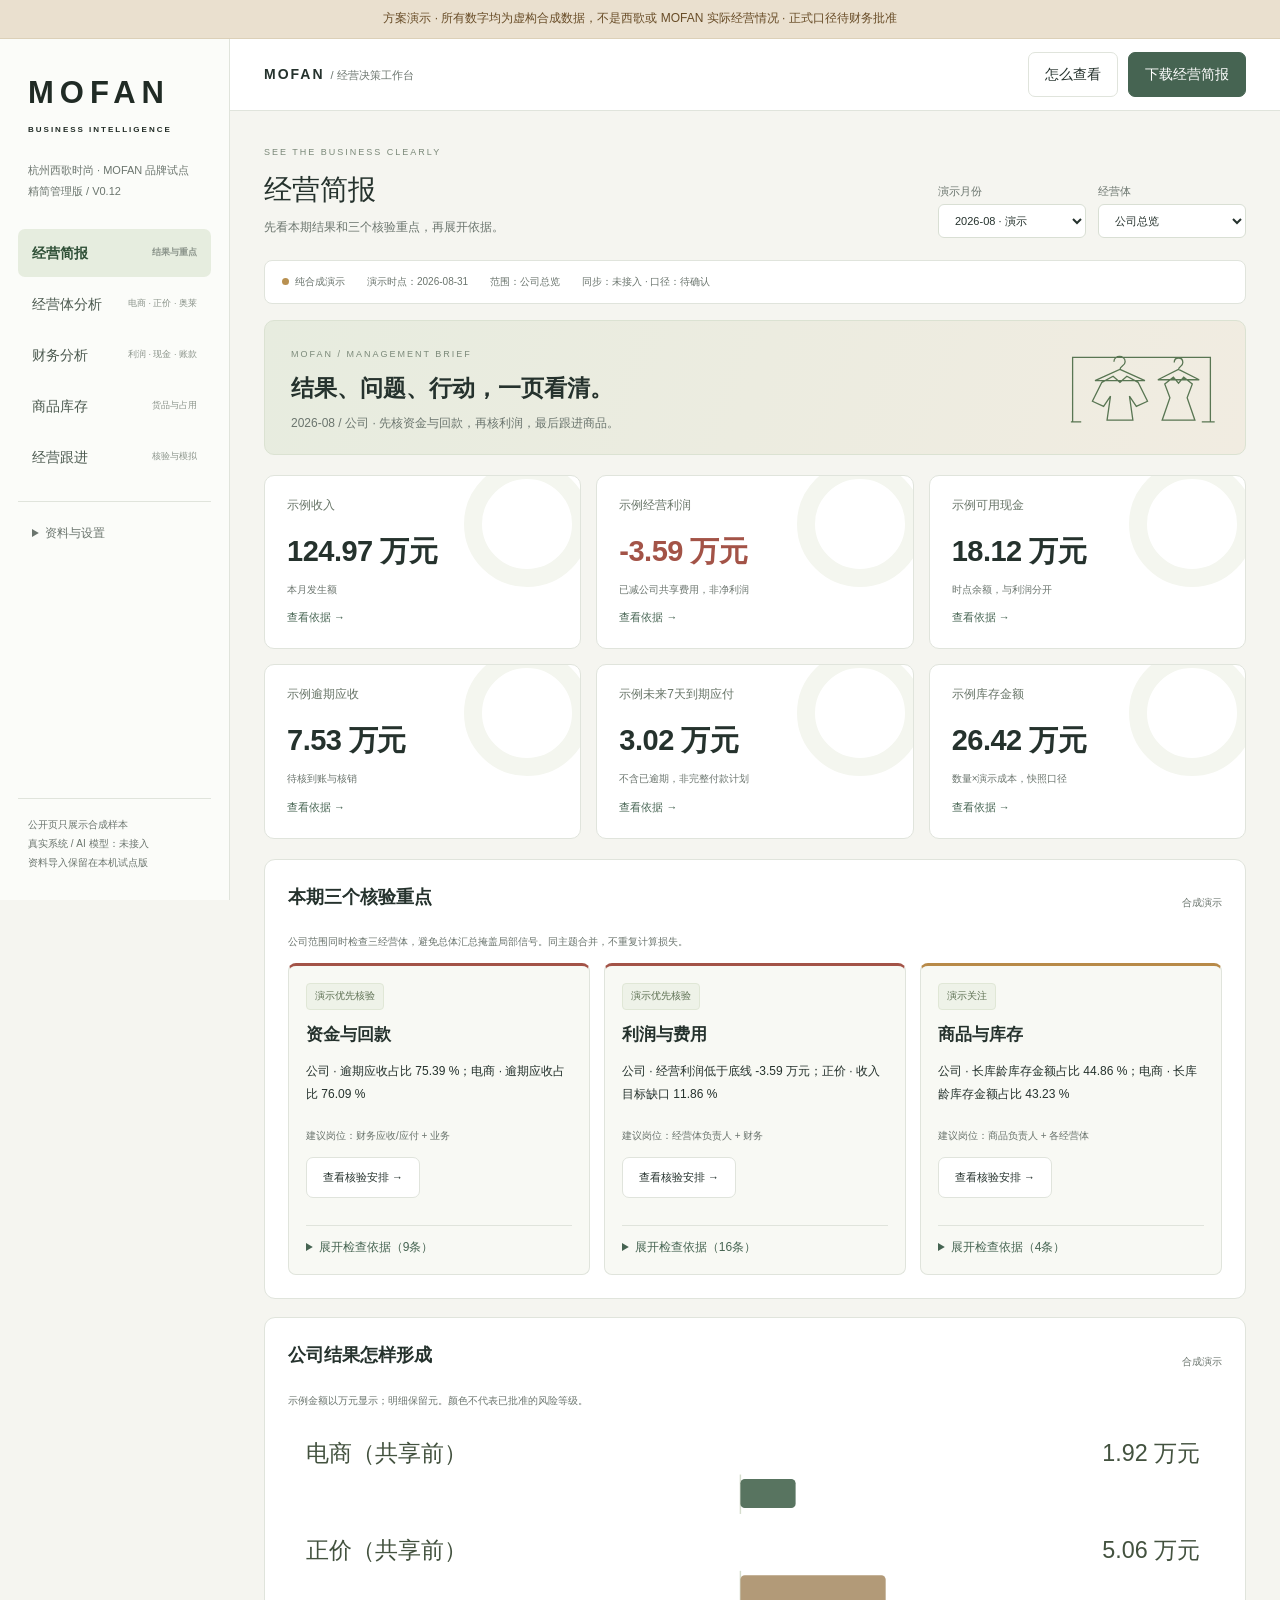
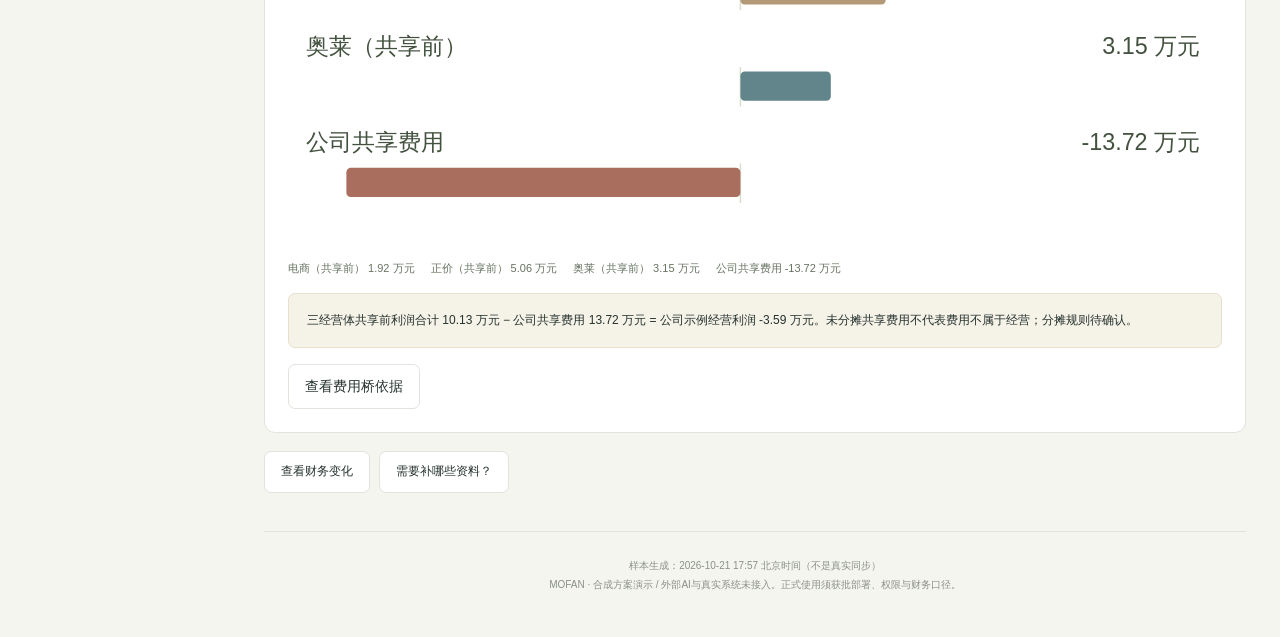
==== commit 41b7e279: "Simplify V0.12 into five management views with grouped checks and company profit bridge" ====
--- a/MOFAN-领导演示.html
+++ b/MOFAN-领导演示.html
@@ -4,9 +4,17 @@
 .quick-diagnosis,.decision-hero{background:linear-gradient(115deg,#e4ecdf,#f6efe2);border:1px solid #cddbc6;border-radius:12px;padding:24px;margin:18px 0}.quick-diagnosis{display:flex;align-items:center;justify-content:space-between;gap:20px}.quick-diagnosis p,.decision-hero p{font-size:12px;color:#5c6b5a}.quick-diagnosis button{flex-shrink:0}.management-tools{display:flex;gap:9px;flex-wrap:wrap;margin:14px 0}.management-tools button{font-size:12px}.diagnostic-grid{display:grid;grid-template-columns:repeat(2,minmax(0,1fr));gap:16px;margin:18px 0}.diagnostic-card{background:white;border:1px solid var(--line);border-top:4px solid #9aa597;border-radius:10px;padding:22px;min-width:0}.diagnostic-card.red{border-top-color:#a35347}.diagnostic-card.amber{border-top-color:#b88a48}.diagnostic-card h3{margin:12px 0}.diagnostic-card .diagnostic-value{font-size:25px;display:block}.diagnostic-card p{font-size:12px;color:#62705e;line-height:1.85}.diagnostic-card small{font-size:11px;color:#798473}.rule-input-grid{display:grid;grid-template-columns:repeat(2,minmax(0,1fr));gap:18px;margin:20px 0}.rule-input-grid label{font-size:12px}.rule-input-grid input{width:100%;min-width:0}.rule-input-grid small{font-size:10px;display:block;margin-top:6px}.guide-fold{border-bottom:1px solid var(--line);padding:16px 2px}.guide-fold summary{cursor:pointer;font-weight:600}.guide-fold p{color:#63705e;line-height:1.95;font-size:13px;margin-top:12px}.sidebar nav{min-height:0;flex:1}.sidebar-note{flex-shrink:0}.sidebar nav button span{font-size:9px}.quick-diagnosis h2{font-size:20px}@media(max-width:760px){.diagnostic-grid,.rule-input-grid{grid-template-columns:1fr}.quick-diagnosis{align-items:stretch;flex-direction:column}.sidebar nav{flex:none}.management-tools button{font-size:11px}.diagnostic-card{padding:18px}}
 
 .note-box,.diagnostic-card p,.diagnostic-card small{overflow-wrap:anywhere}
-</style><script>globalThis.SHOWCASE_DATA={"classification":"demo","version":"0.11","company_scope":"MOFAN 品牌方案演示","notice":"全部为虚构合成数据，不是西歌或MOFAN实际业绩；示例公式未获公司财务批准。","currency":"CNY","money_unit":"integer_demo_cents","units":[{"code":"ecommerce","name":"电商"},{"code":"direct","name":"正价"},{"code":"outlet","name":"奥莱"}],"rules":[{"id":"DEMO-R01","name":"示例经营利润","formula":"收入 - 销售成本 - 经营体费用 - 公司共享费用（仅公司层面）","status":"演示规则 / 公司口径待确认"},{"id":"DEMO-R02","name":"示例期末现金","formula":"期初现金 + 实际收款 - 实际付款","status":"演示规则 / 不等于利润"},{"id":"DEMO-R03","name":"示例未核销余额","formula":"原始单据金额 - 截至演示时点的核销金额","status":"演示规则 / 账龄与税口径待确认"},{"id":"DEMO-R04","name":"示例逾期","formula":"到期日 \u003c 所选月末，且未核销余额 \u003e 0；到期当天不计逾期","status":"演示规则 / 合同到期日待核验"},{"id":"DEMO-R05","name":"示例库存金额","formula":"快照数量 × 演示单位成本；与流水分开","status":"演示计价 / 不代表公司库存计价"},{"id":"DEMO-R06","name":"示例利润变化桥","formula":"收入变动 - 成本变动 - 费用变动；总和等于两期示例经营利润差","status":"机械贡献分解 / 不是因果诊断"},{"id":"DEMO-R07","name":"示例联营应结","formula":"演示销售基数 - 示例扣项；应结 - 已回款 = 未结清","status":"只演示核对关系 / 不做收入确认"}],"periods":[{"period":"2026-01","asof":"2026-01-31"},{"period":"2026-02","asof":"2026-02-28"},{"period":"2026-03","asof":"2026-03-31"},{"period":"2026-04","asof":"2026-04-30"},{"period":"2026-05","asof":"2026-05-31"},{"period":"2026-06","asof":"2026-06-30"},{"period":"2026-07","asof":"2026-07-31"},{"period":"2026-08","asof":"2026-08-31"}],"financial":[{"id":"DEMO-PL-1-ecommerce","period":"2026-01","unit":"ecommerce","revenue":54680000,"cost":26793200,"expenses":[{"name":"门店/场地","amount":1200000,"budget":1380000},{"name":"人员","amount":6800000,"budget":6980000},{"name":"营销","amount":11820000,"budget":10970000},{"name":"履约及其他","amount":5900000,"budget":6080000}],"expense":25720000,"budget_revenue":54450000,"demo":true,"profit":2166800,"source":{"file":"DEMO-经营样本.xlsx","sheet":"演示利润项目","row":3,"columns":{"id":1,"period":2,"unit":3,"revenue":4,"cost":5,"expenses":6,"expense":7,"budget_revenue":8,"demo":9,"profit":10}}},{"id":"DEMO-PL-1-direct","period":"2026-01","unit":"direct","revenue":42850000,"cost":18425500,"expenses":[{"name":"门店/场地","amount":6600000,"budget":6780000},{"name":"人员","amount":8300000,"budget":8480000},{"name":"营销","amount":850000,"budget":1030000},{"name":"履约及其他","amount":2100000,"budget":2280000}],"expense":17850000,"budget_revenue":42450000,"demo":true,"profit":6574500,"source":{"file":"DEMO-经营样本.xlsx","sheet":"演示利润项目","row":4,"columns":{"id":1,"period":2,"unit":3,"revenue":4,"cost":5,"expenses":6,"expense":7,"budget_revenue":8,"demo":9,"profit":10}}},{"id":"DEMO-PL-1-outlet","period":"2026-01","unit":"outlet","revenue":25020000,"cost":15262200,"expenses":[{"name":"门店/场地","amount":2400000,"budget":2580000},{"name":"人员","amount":3500000,"budget":3680000},{"name":"营销","amount":500000,"budget":680000},{"name":"履约及其他","amount":1200000,"budget":1380000}],"expense":7600000,"budget_revenue":24450000,"demo":true,"profit":2157800,"source":{"file":"DEMO-经营样本.xlsx","sheet":"演示利润项目","row":5,"columns":{"id":1,"period":2,"unit":3,"revenue":4,"cost":5,"expenses":6,"expense":7,"budget_revenue":8,"demo":9,"profit":10}}},{"id":"DEMO-PL-2-ecommerce","period":"2026-02","unit":"ecommerce","revenue":55360000,"cost":27126400,"expenses":[{"name":"门店/场地","amount":1200000,"budget":1380000},{"name":"人员","amount":6800000,"budget":6980000},{"name":"营销","amount":12040000,"budget":11190000},{"name":"履约及其他","amount":5900000,"budget":6080000}],"expense":25940000,"budget_revenue":54900000,"demo":true,"profit":2293600,"source":{"file":"DEMO-经营样本.xlsx","sheet":"演示利润项目","row":6,"columns":{"id":1,"period":2,"unit":3,"revenue":4,"cost":5,"expenses":6,"expense":7,"budget_revenue":8,"demo":9,"profit":10}}},{"id":"DEMO-PL-2-direct","period":"2026-02","unit":"direct","revenue":43530000,"cost":18717900,"expenses":[{"name":"门店/场地","amount":6600000,"budget":6780000},{"name":"人员","amount":8300000,"budget":8480000},{"name":"营销","amount":850000,"budget":1030000},{"name":"履约及其他","amount":2100000,"budget":2280000}],"expense":17850000,"budget_revenue":42900000,"demo":true,"profit":6962100,"source":{"file":"DEMO-经营样本.xlsx","sheet":"演示利润项目","row":7,"columns":{"id":1,"period":2,"unit":3,"revenue":4,"cost":5,"expenses":6,"expense":7,"budget_revenue":8,"demo":9,"profit":10}}},{"id":"DEMO-PL-2-outlet","period":"2026-02","unit":"outlet","revenue":25700000,"cost":15677000,"expenses":[{"name":"门店/场地","amount":2400000,"budget":2580000},{"name":"人员","amount":3500000,"budget":3680000},{"name":"营销","amount":500000,"budget":680000},{"name":"履约及其他","amount":1200000,"budget":1380000}],"expense":7600000,"budget_revenue":24900000,"demo":true,"profit":2423000,"source":{"file":"DEMO-经营样本.xlsx","sheet":"演示利润项目","row":8,"columns":{"id":1,"period":2,"unit":3,"revenue":4,"cost":5,"expenses":6,"expense":7,"budget_revenue":8,"demo":9,"profit":10}}},{"id":"DEMO-PL-3-ecommerce","period":"2026-03","unit":"ecommerce","revenue":54930000,"cost":26915700,"expenses":[{"name":"门店/场地","amount":1200000,"budget":1380000},{"name":"人员","amount":6800000,"budget":6980000},{"name":"营销","amount":12260000,"budget":11410000},{"name":"履约及其他","amount":5900000,"budget":6080000}],"expense":26160000,"budget_revenue":55350000,"demo":true,"profit":1854300,"source":{"file":"DEMO-经营样本.xlsx","sheet":"演示利润项目","row":9,"columns":{"id":1,"period":2,"unit":3,"revenue":4,"cost":5,"expenses":6,"expense":7,"budget_revenue":8,"demo":9,"profit":10}}},{"id":"DEMO-PL-3-direct","period":"2026-03","unit":"direct","revenue":43100000,"cost":18533000,"expenses":[{"name":"门店/场地","amount":6600000,"budget":6780000},{"name":"人员","amount":8300000,"budget":8480000},{"name":"营销","amount":850000,"budget":1030000},{"name":"履约及其他","amount":2100000,"budget":2280000}],"expense":17850000,"budget_revenue":43350000,"demo":true,"profit":6717000,"source":{"file":"DEMO-经营样本.xlsx","sheet":"演示利润项目","row":10,"columns":{"id":1,"period":2,"unit":3,"revenue":4,"cost":5,"expenses":6,"expense":7,"budget_revenue":8,"demo":9,"profit":10}}},{"id":"DEMO-PL-3-outlet","period":"2026-03","unit":"outlet","revenue":25270000,"cost":15414700,"expenses":[{"name":"门店/场地","amount":2400000,"budget":2580000},{"name":"人员","amount":3500000,"budget":3680000},{"name":"营销","amount":500000,"budget":680000},{"name":"履约及其他","amount":1200000,"budget":1380000}],"expense":7600000,"budget_revenue":25350000,"demo":true,"profit":2255300,"source":{"file":"DEMO-经营样本.xlsx","sheet":"演示利润项目","row":11,"columns":{"id":1,"period":2,"unit":3,"revenue":4,"cost":5,"expenses":6,"expense":7,"budget_revenue":8,"demo":9,"profit":10}}},{"id":"DEMO-PL-4-ecommerce","period":"2026-04","unit":"ecommerce","revenue":55610000,"cost":27248900,"expenses":[{"name":"门店/场地","amount":1200000,"budget":1380000},{"name":"人员","amount":6800000,"budget":6980000},{"name":"营销","amount":12480000,"budget":11630000},{"name":"履约及其他","amount":5900000,"budget":6080000}],"expense":26380000,"budget_revenue":55800000,"demo":true,"profit":1981100,"source":{"file":"DEMO-经营样本.xlsx","sheet":"演示利润项目","row":12,"columns":{"id":1,"period":2,"unit":3,"revenue":4,"cost":5,"expenses":6,"expense":7,"budget_revenue":8,"demo":9,"profit":10}}},{"id":"DEMO-PL-4-direct","period":"2026-04","unit":"direct","revenue":43780000,"cost":18825400,"expenses":[{"name":"门店/场地","amount":6600000,"budget":6780000},{"name":"人员","amount":8300000,"budget":8480000},{"name":"营销","amount":850000,"budget":1030000},{"name":"履约及其他","amount":2100000,"budget":2280000}],"expense":17850000,"budget_revenue":43800000,"demo":true,"profit":7104600,"source":{"file":"DEMO-经营样本.xlsx","sheet":"演示利润项目","row":13,"columns":{"id":1,"period":2,"unit":3,"revenue":4,"cost":5,"expenses":6,"expense":7,"budget_revenue":8,"demo":9,"profit":10}}},{"id":"DEMO-PL-4-outlet","period":"2026-04","unit":"outlet","revenue":25950000,"cost":15829500,"expenses":[{"name":"门店/场地","amount":2400000,"budget":2580000},{"name":"人员","amount":3500000,"budget":3680000},{"name":"营销","amount":500000,"budget":680000},{"name":"履约及其他","amount":1200000,"budget":1380000}],"expense":7600000,"budget_revenue":25800000,"demo":true,"profit":2520500,"source":{"file":"DEMO-经营样本.xlsx","sheet":"演示利润项目","row":14,"columns":{"id":1,"period":2,"unit":3,"revenue":4,"cost":5,"expenses":6,"expense":7,"budget_revenue":8,"demo":9,"profit":10}}},{"id":"DEMO-PL-5-ecommerce","period":"2026-05","unit":"ecommerce","revenue":56290000,"cost":27582100,"expenses":[{"name":"门店/场地","amount":1200000,"budget":1380000},{"name":"人员","amount":6800000,"budget":6980000},{"name":"营销","amount":12700000,"budget":11850000},{"name":"履约及其他","amount":5900000,"budget":6080000}],"expense":26600000,"budget_revenue":56250000,"demo":true,"profit":2107900,"source":{"file":"DEMO-经营样本.xlsx","sheet":"演示利润项目","row":15,"columns":{"id":1,"period":2,"unit":3,"revenue":4,"cost":5,"expenses":6,"expense":7,"budget_revenue":8,"demo":9,"profit":10}}},{"id":"DEMO-PL-5-direct","period":"2026-05","unit":"direct","revenue":44460000,"cost":19117800,"expenses":[{"name":"门店/场地","amount":6600000,"budget":6780000},{"name":"人员","amount":8300000,"budget":8480000},{"name":"营销","amount":850000,"budget":1030000},{"name":"履约及其他","amount":2100000,"budget":2280000}],"expense":17850000,"budget_revenue":44250000,"demo":true,"profit":7492200,"source":{"file":"DEMO-经营样本.xlsx","sheet":"演示利润项目","row":16,"columns":{"id":1,"period":2,"unit":3,"revenue":4,"cost":5,"expenses":6,"expense":7,"budget_revenue":8,"demo":9,"profit":10}}},{"id":"DEMO-PL-5-outlet","period":"2026-05","unit":"outlet","revenue":26630000,"cost":16244300,"expenses":[{"name":"门店/场地","amount":2400000,"budget":2580000},{"name":"人员","amount":3500000,"budget":3680000},{"name":"营销","amount":500000,"budget":680000},{"name":"履约及其他","amount":1200000,"budget":1380000}],"expense":7600000,"budget_revenue":26250000,"demo":true,"profit":2785700,"source":{"file":"DEMO-经营样本.xlsx","sheet":"演示利润项目","row":17,"columns":{"id":1,"period":2,"unit":3,"revenue":4,"cost":5,"expenses":6,"expense":7,"budget_revenue":8,"demo":9,"profit":10}}},{"id":"DEMO-PL-6-ecommerce","period":"2026-06","unit":"ecommerce","revenue":55860000,"cost":27371400,"expenses":[{"name":"门店/场地","amount":1200000,"budget":1380000},{"name":"人员","amount":6800000,"budget":6980000},{"name":"营销","amount":12920000,"budget":12070000},{"name":"履约及其他","amount":5900000,"budget":6080000}],"expense":26820000,"budget_revenue":56700000,"demo":true,"profit":1668600,"source":{"file":"DEMO-经营样本.xlsx","sheet":"演示利润项目","row":18,"columns":{"id":1,"period":2,"unit":3,"revenue":4,"cost":5,"expenses":6,"expense":7,"budget_revenue":8,"demo":9,"profit":10}}},{"id":"DEMO-PL-6-direct","period":"2026-06","unit":"direct","revenue":40130000,"cost":17255900,"expenses":[{"name":"门店/场地","amount":6600000,"budget":6780000},{"name":"人员","amount":8300000,"budget":8480000},{"name":"营销","amount":850000,"budget":1030000},{"name":"履约及其他","amount":2100000,"budget":2280000}],"expense":17850000,"budget_revenue":44700000,"demo":true,"profit":5024100,"source":{"file":"DEMO-经营样本.xlsx","sheet":"演示利润项目","row":19,"columns":{"id":1,"period":2,"unit":3,"revenue":4,"cost":5,"expenses":6,"expense":7,"budget_revenue":8,"demo":9,"profit":10}}},{"id":"DEMO-PL-6-outlet","period":"2026-06","unit":"outlet","revenue":26200000,"cost":15982000,"expenses":[{"name":"门店/场地","amount":2400000,"budget":2580000},{"name":"人员","amount":3500000,"budget":3680000},{"name":"营销","amount":500000,"budget":680000},{"name":"履约及其他","amount":1200000,"budget":1380000}],"expense":7600000,"budget_revenue":26700000,"demo":true,"profit":2618000,"source":{"file":"DEMO-经营样本.xlsx","sheet":"演示利润项目","row":20,"columns":{"id":1,"period":2,"unit":3,"revenue":4,"cost":5,"expenses":6,"expense":7,"budget_revenue":8,"demo":9,"profit":10}}},{"id":"DEMO-PL-7-ecommerce","period":"2026-07","unit":"ecommerce","revenue":56540000,"cost":27704600,"expenses":[{"name":"门店/场地","amount":1200000,"budget":1380000},{"name":"人员","amount":6800000,"budget":6980000},{"name":"营销","amount":13140000,"budget":12290000},{"name":"履约及其他","amount":5900000,"budget":6080000}],"expense":27040000,"budget_revenue":57150000,"demo":true,"profit":1795400,"source":{"file":"DEMO-经营样本.xlsx","sheet":"演示利润项目","row":21,"columns":{"id":1,"period":2,"unit":3,"revenue":4,"cost":5,"expenses":6,"expense":7,"budget_revenue":8,"demo":9,"profit":10}}},{"id":"DEMO-PL-7-direct","period":"2026-07","unit":"direct","revenue":40160000,"cost":17268800,"expenses":[{"name":"门店/场地","amount":6600000,"budget":6780000},{"name":"人员","amount":8300000,"budget":8480000},{"name":"营销","amount":850000,"budget":1030000},{"name":"履约及其他","amount":2100000,"budget":2280000}],"expense":17850000,"budget_revenue":45150000,"demo":true,"profit":5041200,"source":{"file":"DEMO-经营样本.xlsx","sheet":"演示利润项目","row":22,"columns":{"id":1,"period":2,"unit":3,"revenue":4,"cost":5,"expenses":6,"expense":7,"budget_revenue":8,"demo":9,"profit":10}}},{"id":"DEMO-PL-7-outlet","period":"2026-07","unit":"outlet","revenue":26880000,"cost":16396800,"expenses":[{"name":"门店/场地","amount":2400000,"budget":2580000},{"name":"人员","amount":3500000,"budget":3680000},{"name":"营销","amount":500000,"budget":680000},{"name":"履约及其他","amount":1200000,"budget":1380000}],"expense":7600000,"budget_revenue":27150000,"demo":true,"profit":2883200,"source":{"file":"DEMO-经营样本.xlsx","sheet":"演示利润项目","row":23,"columns":{"id":1,"period":2,"unit":3,"revenue":4,"cost":5,"expenses":6,"expense":7,"budget_revenue":8,"demo":9,"profit":10}}},{"id":"DEMO-PL-8-ecommerce","period":"2026-08","unit":"ecommerce","revenue":57220000,"cost":28037800,"expenses":[{"name":"门店/场地","amount":1200000,"budget":1380000},{"name":"人员","amount":6800000,"budget":6980000},{"name":"营销","amount":13360000,"budget":12510000},{"name":"履约及其他","amount":5900000,"budget":6080000}],"expense":27260000,"budget_revenue":57600000,"demo":true,"profit":1922200,"source":{"file":"DEMO-经营样本.xlsx","sheet":"演示利润项目","row":24,"columns":{"id":1,"period":2,"unit":3,"revenue":4,"cost":5,"expenses":6,"expense":7,"budget_revenue":8,"demo":9,"profit":10}}},{"id":"DEMO-PL-8-direct","period":"2026-08","unit":"direct","revenue":40190000,"cost":17281700,"expenses":[{"name":"门店/场地","amount":6600000,"budget":6780000},{"name":"人员","amount":8300000,"budget":8480000},{"name":"营销","amount":850000,"budget":1030000},{"name":"履约及其他","amount":2100000,"budget":2280000}],"expense":17850000,"budget_revenue":45600000,"demo":true,"profit":5058300,"source":{"file":"DEMO-经营样本.xlsx","sheet":"演示利润项目","row":25,"columns":{"id":1,"period":2,"unit":3,"revenue":4,"cost":5,"expenses":6,"expense":7,"budget_revenue":8,"demo":9,"profit":10}}},{"id":"DEMO-PL-8-outlet","period":"2026-08","unit":"outlet","revenue":27560000,"cost":16811600,"expenses":[{"name":"门店/场地","amount":2400000,"budget":2580000},{"name":"人员","amount":3500000,"budget":3680000},{"name":"营销","amount":500000,"budget":680000},{"name":"履约及其他","amount":1200000,"budget":1380000}],"expense":7600000,"budget_revenue":27600000,"demo":true,"profit":3148400,"source":{"file":"DEMO-经营样本.xlsx","sheet":"演示利润项目","row":26,"columns":{"id":1,"period":2,"unit":3,"revenue":4,"cost":5,"expenses":6,"expense":7,"budget_revenue":8,"demo":9,"profit":10}}}],"shared":[{"id":"DEMO-HQ-1","period":"2026-01","amount":13090000,"demo":true,"source":{"file":"DEMO-经营样本.xlsx","sheet":"演示共享费用","row":3,"columns":{"id":1,"period":2,"amount":3,"demo":4}}},{"id":"DEMO-HQ-2","period":"2026-02","amount":13180000,"demo":true,"source":{"file":"DEMO-经营样本.xlsx","sheet":"演示共享费用","row":4,"columns":{"id":1,"period":2,"amount":3,"demo":4}}},{"id":"DEMO-HQ-3","period":"2026-03","amount":13270000,"demo":true,"source":{"file":"DEMO-经营样本.xlsx","sheet":"演示共享费用","row":5,"columns":{"id":1,"period":2,"amount":3,"demo":4}}},{"id":"DEMO-HQ-4","period":"2026-04","amount":13360000,"demo":true,"source":{"file":"DEMO-经营样本.xlsx","sheet":"演示共享费用","row":6,"columns":{"id":1,"period":2,"amount":3,"demo":4}}},{"id":"DEMO-HQ-5","period":"2026-05","amount":13450000,"demo":true,"source":{"file":"DEMO-经营样本.xlsx","sheet":"演示共享费用","row":7,"columns":{"id":1,"period":2,"amount":3,"demo":4}}},{"id":"DEMO-HQ-6","period":"2026-06","amount":13540000,"demo":true,"source":{"file":"DEMO-经营样本.xlsx","sheet":"演示共享费用","row":8,"columns":{"id":1,"period":2,"amount":3,"demo":4}}},{"id":"DEMO-HQ-7","period":"2026-07","amount":13630000,"demo":true,"source":{"file":"DEMO-经营样本.xlsx","sheet":"演示共享费用","row":9,"columns":{"id":1,"period":2,"amount":3,"demo":4}}},{"id":"DEMO-HQ-8","period":"2026-08","amount":13720000,"demo":true,"source":{"file":"DEMO-经营样本.xlsx","sheet":"演示共享费用","row":10,"columns":{"id":1,"period":2,"amount":3,"demo":4}}}],"cash":[{"id":"DEMO-CASH-1","period":"2026-01","opening":48000000,"receipts":[{"name":"演示零售收款","amount":39420000},{"name":"演示平台到账","amount":30330000},{"name":"演示合作方回款","amount":11580000}],"payments":[{"name":"演示货款支付","amount":47680000},{"name":"演示人员/场地支付","amount":26010000},{"name":"演示营销/其他支付","amount":12670000}],"closing":42970000,"restricted":1200000,"demo":true,"note":"可用现金按示例流水连续滚动；受限资金另列，不重复扣减，不与经营利润混同。","source":{"file":"DEMO-经营样本.xlsx","sheet":"演示现金","row":3,"columns":{"id":1,"period":2,"opening":3,"receipts":4,"payments":5,"closing":6,"restricted":7,"demo":8,"note":9}}},{"id":"DEMO-CASH-2","period":"2026-02","opening":42970000,"receipts":[{"name":"演示零售收款","amount":39840000},{"name":"演示平台到账","amount":30660000},{"name":"演示合作方回款","amount":11660000}],"payments":[{"name":"演示货款支付","amount":47860000},{"name":"演示人员/场地支付","amount":26120000},{"name":"演示营销/其他支付","amount":12840000}],"closing":38310000,"restricted":1200000,"demo":true,"note":"可用现金按示例流水连续滚动；受限资金另列，不重复扣减，不与经营利润混同。","source":{"file":"DEMO-经营样本.xlsx","sheet":"演示现金","row":4,"columns":{"id":1,"period":2,"opening":3,"receipts":4,"payments":5,"closing":6,"restricted":7,"demo":8,"note":9}}},{"id":"DEMO-CASH-3","period":"2026-03","opening":38310000,"receipts":[{"name":"演示零售收款","amount":40260000},{"name":"演示平台到账","amount":30990000},{"name":"演示合作方回款","amount":11740000}],"payments":[{"name":"演示货款支付","amount":48040000},{"name":"演示人员/场地支付","amount":26230000},{"name":"演示营销/其他支付","amount":13010000}],"closing":34020000,"restricted":1200000,"demo":true,"note":"可用现金按示例流水连续滚动；受限资金另列，不重复扣减，不与经营利润混同。","source":{"file":"DEMO-经营样本.xlsx","sheet":"演示现金","row":5,"columns":{"id":1,"period":2,"opening":3,"receipts":4,"payments":5,"closing":6,"restricted":7,"demo":8,"note":9}}},{"id":"DEMO-CASH-4","period":"2026-04","opening":34020000,"receipts":[{"name":"演示零售收款","amount":40680000},{"name":"演示平台到账","amount":31320000},{"name":"演示合作方回款","amount":11820000}],"payments":[{"name":"演示货款支付","amount":48220000},{"name":"演示人员/场地支付","amount":26340000},{"name":"演示营销/其他支付","amount":13180000}],"closing":30100000,"restricted":1200000,"demo":true,"note":"可用现金按示例流水连续滚动；受限资金另列，不重复扣减，不与经营利润混同。","source":{"file":"DEMO-经营样本.xlsx","sheet":"演示现金","row":6,"columns":{"id":1,"period":2,"opening":3,"receipts":4,"payments":5,"closing":6,"restricted":7,"demo":8,"note":9}}},{"id":"DEMO-CASH-5","period":"2026-05","opening":30100000,"receipts":[{"name":"演示零售收款","amount":41100000},{"name":"演示平台到账","amount":31650000},{"name":"演示合作方回款","amount":11900000}],"payments":[{"name":"演示货款支付","amount":48400000},{"name":"演示人员/场地支付","amount":26450000},{"name":"演示营销/其他支付","amount":13350000}],"closing":26550000,"restricted":1200000,"demo":true,"note":"可用现金按示例流水连续滚动；受限资金另列，不重复扣减，不与经营利润混同。","source":{"file":"DEMO-经营样本.xlsx","sheet":"演示现金","row":7,"columns":{"id":1,"period":2,"opening":3,"receipts":4,"payments":5,"closing":6,"restricted":7,"demo":8,"note":9}}},{"id":"DEMO-CASH-6","period":"2026-06","opening":26550000,"receipts":[{"name":"演示零售收款","amount":41520000},{"name":"演示平台到账","amount":31980000},{"name":"演示合作方回款","amount":11980000}],"payments":[{"name":"演示货款支付","amount":48580000},{"name":"演示人员/场地支付","amount":26560000},{"name":"演示营销/其他支付","amount":13520000}],"closing":23370000,"restricted":1200000,"demo":true,"note":"可用现金按示例流水连续滚动；受限资金另列，不重复扣减，不与经营利润混同。","source":{"file":"DEMO-经营样本.xlsx","sheet":"演示现金","row":8,"columns":{"id":1,"period":2,"opening":3,"receipts":4,"payments":5,"closing":6,"restricted":7,"demo":8,"note":9}}},{"id":"DEMO-CASH-7","period":"2026-07","opening":23370000,"receipts":[{"name":"演示零售收款","amount":41940000},{"name":"演示平台到账","amount":32310000},{"name":"演示合作方回款","amount":12060000}],"payments":[{"name":"演示货款支付","amount":48760000},{"name":"演示人员/场地支付","amount":26670000},{"name":"演示营销/其他支付","amount":13690000}],"closing":20560000,"restricted":1200000,"demo":true,"note":"可用现金按示例流水连续滚动；受限资金另列，不重复扣减，不与经营利润混同。","source":{"file":"DEMO-经营样本.xlsx","sheet":"演示现金","row":9,"columns":{"id":1,"period":2,"opening":3,"receipts":4,"payments":5,"closing":6,"restricted":7,"demo":8,"note":9}}},{"id":"DEMO-CASH-8","period":"2026-08","opening":20560000,"receipts":[{"name":"演示零售收款","amount":42360000},{"name":"演示平台到账","amount":32640000},{"name":"演示合作方回款","amount":12140000}],"payments":[{"name":"演示货款支付","amount":48940000},{"name":"演示人员/场地支付","amount":26780000},{"name":"演示营销/其他支付","amount":13860000}],"closing":18120000,"restricted":1200000,"demo":true,"note":"可用现金按示例流水连续滚动；受限资金另列，不重复扣减，不与经营利润混同。","source":{"file":"DEMO-经营样本.xlsx","sheet":"演示现金","row":10,"columns":{"id":1,"period":2,"opening":3,"receipts":4,"payments":5,"closing":6,"restricted":7,"demo":8,"note":9}}}],"receivables":[{"id":"DEMO-AR-1-01","period":"2026-01","unit":"ecommerce","counterparty":"演示客户01","invoice_date":"2026-01-13","due_date":"2026-02-12","original":181000,"allocated":45250,"open":135750,"overdue_days":0,"due_in_days":12,"demo":true,"note":"截至月末的单据余额快照，核销为示例已匹配金额；不等于银行对账完成。","source":{"file":"DEMO-经营样本.xlsx","sheet":"演示应收","row":3,"columns":{"id":1,"period":2,"unit":3,"counterparty":4,"invoice_date":5,"due_date":6,"original":7,"allocated":8,"open":9,"overdue_days":10,"due_in_days":11,"demo":12,"note":13}}},{"id":"DEMO-AR-1-02","period":"2026-01","unit":"direct","counterparty":"演示客户02","invoice_date":"2026-01-04","due_date":"2026-02-03","original":264000,"allocated":132000,"open":132000,"overdue_days":0,"due_in_days":3,"demo":true,"note":"截至月末的单据余额快照，核销为示例已匹配金额；不等于银行对账完成。","source":{"file":"DEMO-经营样本.xlsx","sheet":"演示应收","row":4,"columns":{"id":1,"period":2,"unit":3,"counterparty":4,"invoice_date":5,"due_date":6,"original":7,"allocated":8,"open":9,"overdue_days":10,"due_in_days":11,"demo":12,"note":13}}},{"id":"DEMO-AR-1-03","period":"2026-01","unit":"outlet","counterparty":"演示客户03","invoice_date":"2026-01-01","due_date":"2026-01-31","original":347000,"allocated":173500,"open":173500,"overdue_days":0,"due_in_days":0,"demo":true,"note":"截至月末的单据余额快照，核销为示例已匹配金额；不等于银行对账完成。","source":{"file":"DEMO-经营样本.xlsx","sheet":"演示应收","row":5,"columns":{"id":1,"period":2,"unit":3,"counterparty":4,"invoice_date":5,"due_date":6,"original":7,"allocated":8,"open":9,"overdue_days":10,"due_in_days":11,"demo":12,"note":13}}},{"id":"DEMO-AR-1-04","period":"2026-01","unit":"ecommerce","counterparty":"演示客户04","invoice_date":"2025-12-24","due_date":"2026-01-23","original":430000,"allocated":107500,"open":322500,"overdue_days":8,"due_in_days":-8,"demo":true,"note":"截至月末的单据余额快照，核销为示例已匹配金额；不等于银行对账完成。","source":{"file":"DEMO-经营样本.xlsx","sheet":"演示应收","row":6,"columns":{"id":1,"period":2,"unit":3,"counterparty":4,"invoice_date":5,"due_date":6,"original":7,"allocated":8,"open":9,"overdue_days":10,"due_in_days":11,"demo":12,"note":13}}},{"id":"DEMO-AR-1-05","period":"2026-01","unit":"direct","counterparty":"演示客户05","invoice_date":"2025-12-12","due_date":"2026-01-11","original":513000,"allocated":256500,"open":256500,"overdue_days":20,"due_in_days":-20,"demo":true,"note":"截至月末的单据余额快照，核销为示例已匹配金额；不等于银行对账完成。","source":{"file":"DEMO-经营样本.xlsx","sheet":"演示应收","row":7,"columns":{"id":1,"period":2,"unit":3,"counterparty":4,"invoice_date":5,"due_date":6,"original":7,"allocated":8,"open":9,"overdue_days":10,"due_in_days":11,"demo":12,"note":13}}},{"id":"DEMO-AR-1-06","period":"2026-01","unit":"outlet","counterparty":"演示客户06","invoice_date":"2025-11-27","due_date":"2025-12-27","original":596000,"allocated":298000,"open":298000,"overdue_days":35,"due_in_days":-35,"demo":true,"note":"截至月末的单据余额快照，核销为示例已匹配金额；不等于银行对账完成。","source":{"file":"DEMO-经营样本.xlsx","sheet":"演示应收","row":8,"columns":{"id":1,"period":2,"unit":3,"counterparty":4,"invoice_date":5,"due_date":6,"original":7,"allocated":8,"open":9,"overdue_days":10,"due_in_days":11,"demo":12,"note":13}}},{"id":"DEMO-AR-1-07","period":"2026-01","unit":"ecommerce","counterparty":"演示客户07","invoice_date":"2025-10-28","due_date":"2025-11-27","original":679000,"allocated":169750,"open":509250,"overdue_days":65,"due_in_days":-65,"demo":true,"note":"截至月末的单据余额快照，核销为示例已匹配金额；不等于银行对账完成。","source":{"file":"DEMO-经营样本.xlsx","sheet":"演示应收","row":9,"columns":{"id":1,"period":2,"unit":3,"counterparty":4,"invoice_date":5,"due_date":6,"original":7,"allocated":8,"open":9,"overdue_days":10,"due_in_days":11,"demo":12,"note":13}}},{"id":"DEMO-AR-1-08","period":"2026-01","unit":"direct","counterparty":"演示客户08","invoice_date":"2025-09-13","due_date":"2025-10-13","original":762000,"allocated":381000,"open":381000,"overdue_days":110,"due_in_days":-110,"demo":true,"note":"截至月末的单据余额快照，核销为示例已匹配金额；不等于银行对账完成。","source":{"file":"DEMO-经营样本.xlsx","sheet":"演示应收","row":10,"columns":{"id":1,"period":2,"unit":3,"counterparty":4,"invoice_date":5,"due_date":6,"original":7,"allocated":8,"open":9,"overdue_days":10,"due_in_days":11,"demo":12,"note":13}}},{"id":"DEMO-AR-1-09","period":"2026-01","unit":"outlet","counterparty":"演示客户09","invoice_date":"2025-06-30","due_date":"2025-07-30","original":845000,"allocated":422500,"open":422500,"overdue_days":185,"due_in_days":-185,"demo":true,"note":"截至月末的单据余额快照，核销为示例已匹配金额；不等于银行对账完成。","source":{"file":"DEMO-经营样本.xlsx","sheet":"演示应收","row":11,"columns":{"id":1,"period":2,"unit":3,"counterparty":4,"invoice_date":5,"due_date":6,"original":7,"allocated":8,"open":9,"overdue_days":10,"due_in_days":11,"demo":12,"note":13}}},{"id":"DEMO-AR-1-10","period":"2026-01","unit":"ecommerce","counterparty":"演示客户10","invoice_date":"2026-01-13","due_date":"2026-02-12","original":928000,"allocated":232000,"open":696000,"overdue_days":0,"due_in_days":12,"demo":true,"note":"截至月末的单据余额快照，核销为示例已匹配金额；不等于银行对账完成。","source":{"file":"DEMO-经营样本.xlsx","sheet":"演示应收","row":12,"columns":{"id":1,"period":2,"unit":3,"counterparty":4,"invoice_date":5,"due_date":6,"original":7,"allocated":8,"open":9,"overdue_days":10,"due_in_days":11,"demo":12,"note":13}}},{"id":"DEMO-AR-1-11","period":"2026-01","unit":"direct","counterparty":"演示客户11","invoice_date":"2026-01-04","due_date":"2026-02-03","original":1011000,"allocated":505500,"open":505500,"overdue_days":0,"due_in_days":3,"demo":true,"note":"截至月末的单据余额快照，核销为示例已匹配金额；不等于银行对账完成。","source":{"file":"DEMO-经营样本.xlsx","sheet":"演示应收","row":13,"columns":{"id":1,"period":2,"unit":3,"counterparty":4,"invoice_date":5,"due_date":6,"original":7,"allocated":8,"open":9,"overdue_days":10,"due_in_days":11,"demo":12,"note":13}}},{"id":"DEMO-AR-1-12","period":"2026-01","unit":"outlet","counterparty":"演示客户12","invoice_date":"2026-01-01","due_date":"2026-01-31","original":1094000,"allocated":547000,"open":547000,"overdue_days":0,"due_in_days":0,"demo":true,"note":"截至月末的单据余额快照，核销为示例已匹配金额；不等于银行对账完成。","source":{"file":"DEMO-经营样本.xlsx","sheet":"演示应收","row":14,"columns":{"id":1,"period":2,"unit":3,"counterparty":4,"invoice_date":5,"due_date":6,"original":7,"allocated":8,"open":9,"overdue_days":10,"due_in_days":11,"demo":12,"note":13}}},{"id":"DEMO-AR-1-13","period":"2026-01","unit":"ecommerce","counterparty":"演示客户13","invoice_date":"2025-12-24","due_date":"2026-01-23","original":1177000,"allocated":294250,"open":882750,"overdue_days":8,"due_in_days":-8,"demo":true,"note":"截至月末的单据余额快照，核销为示例已匹配金额；不等于银行对账完成。","source":{"file":"DEMO-经营样本.xlsx","sheet":"演示应收","row":15,"columns":{"id":1,"period":2,"unit":3,"counterparty":4,"invoice_date":5,"due_date":6,"original":7,"allocated":8,"open":9,"overdue_days":10,"due_in_days":11,"demo":12,"note":13}}},{"id":"DEMO-AR-1-14","period":"2026-01","unit":"direct","counterparty":"演示客户14","invoice_date":"2025-12-12","due_date":"2026-01-11","original":1260000,"allocated":630000,"open":630000,"overdue_days":20,"due_in_days":-20,"demo":true,"note":"截至月末的单据余额快照，核销为示例已匹配金额；不等于银行对账完成。","source":{"file":"DEMO-经营样本.xlsx","sheet":"演示应收","row":16,"columns":{"id":1,"period":2,"unit":3,"counterparty":4,"invoice_date":5,"due_date":6,"original":7,"allocated":8,"open":9,"overdue_days":10,"due_in_days":11,"demo":12,"note":13}}},{"id":"DEMO-AR-1-15","period":"2026-01","unit":"outlet","counterparty":"演示客户15","invoice_date":"2025-11-27","due_date":"2025-12-27","original":1343000,"allocated":671500,"open":671500,"overdue_days":35,"due_in_days":-35,"demo":true,"note":"截至月末的单据余额快照，核销为示例已匹配金额；不等于银行对账完成。","source":{"file":"DEMO-经营样本.xlsx","sheet":"演示应收","row":17,"columns":{"id":1,"period":2,"unit":3,"counterparty":4,"invoice_date":5,"due_date":6,"original":7,"allocated":8,"open":9,"overdue_days":10,"due_in_days":11,"demo":12,"note":13}}},{"id":"DEMO-AR-1-16","period":"2026-01","unit":"ecommerce","counterparty":"演示客户16","invoice_date":"2025-10-28","due_date":"2025-11-27","original":1426000,"allocated":356500,"open":1069500,"overdue_days":65,"due_in_days":-65,"demo":true,"note":"截至月末的单据余额快照，核销为示例已匹配金额；不等于银行对账完成。","source":{"file":"DEMO-经营样本.xlsx","sheet":"演示应收","row":18,"columns":{"id":1,"period":2,"unit":3,"counterparty":4,"invoice_date":5,"due_date":6,"original":7,"allocated":8,"open":9,"overdue_days":10,"due_in_days":11,"demo":12,"note":13}}},{"id":"DEMO-AR-1-17","period":"2026-01","unit":"direct","counterparty":"演示客户17","invoice_date":"2025-09-13","due_date":"2025-10-13","original":1509000,"allocated":754500,"open":754500,"overdue_days":110,"due_in_days":-110,"demo":true,"note":"截至月末的单据余额快照，核销为示例已匹配金额；不等于银行对账完成。","source":{"file":"DEMO-经营样本.xlsx","sheet":"演示应收","row":19,"columns":{"id":1,"period":2,"unit":3,"counterparty":4,"invoice_date":5,"due_date":6,"original":7,"allocated":8,"open":9,"overdue_days":10,"due_in_days":11,"demo":12,"note":13}}},{"id":"DEMO-AR-1-18","period":"2026-01","unit":"outlet","counterparty":"演示客户18","invoice_date":"2025-06-30","due_date":"2025-07-30","original":1592000,"allocated":796000,"open":796000,"overdue_days":185,"due_in_days":-185,"demo":true,"note":"截至月末的单据余额快照，核销为示例已匹配金额；不等于银行对账完成。","source":{"file":"DEMO-经营样本.xlsx","sheet":"演示应收","row":20,"columns":{"id":1,"period":2,"unit":3,"counterparty":4,"invoice_date":5,"due_date":6,"original":7,"allocated":8,"open":9,"overdue_days":10,"due_in_days":11,"demo":12,"note":13}}},{"id":"DEMO-AR-2-01","period":"2026-02","unit":"ecommerce","counterparty":"演示客户01","invoice_date":"2026-02-10","due_date":"2026-03-12","original":192000,"allocated":48000,"open":144000,"overdue_days":0,"due_in_days":12,"demo":true,"note":"截至月末的单据余额快照，核销为示例已匹配金额；不等于银行对账完成。","source":{"file":"DEMO-经营样本.xlsx","sheet":"演示应收","row":21,"columns":{"id":1,"period":2,"unit":3,"counterparty":4,"invoice_date":5,"due_date":6,"original":7,"allocated":8,"open":9,"overdue_days":10,"due_in_days":11,"demo":12,"note":13}}},{"id":"DEMO-AR-2-02","period":"2026-02","unit":"direct","counterparty":"演示客户02","invoice_date":"2026-02-01","due_date":"2026-03-03","original":275000,"allocated":137500,"open":137500,"overdue_days":0,"due_in_days":3,"demo":true,"note":"截至月末的单据余额快照，核销为示例已匹配金额；不等于银行对账完成。","source":{"file":"DEMO-经营样本.xlsx","sheet":"演示应收","row":22,"columns":{"id":1,"period":2,"unit":3,"counterparty":4,"invoice_date":5,"due_date":6,"original":7,"allocated":8,"open":9,"overdue_days":10,"due_in_days":11,"demo":12,"note":13}}},{"id":"DEMO-AR-2-03","period":"2026-02","unit":"outlet","counterparty":"演示客户03","invoice_date":"2026-01-29","due_date":"2026-02-28","original":358000,"allocated":179000,"open":179000,"overdue_days":0,"due_in_days":0,"demo":true,"note":"截至月末的单据余额快照，核销为示例已匹配金额；不等于银行对账完成。","source":{"file":"DEMO-经营样本.xlsx","sheet":"演示应收","row":23,"columns":{"id":1,"period":2,"unit":3,"counterparty":4,"invoice_date":5,"due_date":6,"original":7,"allocated":8,"open":9,"overdue_days":10,"due_in_days":11,"demo":12,"note":13}}},{"id":"DEMO-AR-2-04","period":"2026-02","unit":"ecommerce","counterparty":"演示客户04","invoice_date":"2026-01-21","due_date":"2026-02-20","original":441000,"allocated":110250,"open":330750,"overdue_days":8,"due_in_days":-8,"demo":true,"note":"截至月末的单据余额快照，核销为示例已匹配金额；不等于银行对账完成。","source":{"file":"DEMO-经营样本.xlsx","sheet":"演示应收","row":24,"columns":{"id":1,"period":2,"unit":3,"counterparty":4,"invoice_date":5,"due_date":6,"original":7,"allocated":8,"open":9,"overdue_days":10,"due_in_days":11,"demo":12,"note":13}}},{"id":"DEMO-AR-2-05","period":"2026-02","unit":"direct","counterparty":"演示客户05","invoice_date":"2026-01-09","due_date":"2026-02-08","original":524000,"allocated":262000,"open":262000,"overdue_days":20,"due_in_days":-20,"demo":true,"note":"截至月末的单据余额快照，核销为示例已匹配金额；不等于银行对账完成。","source":{"file":"DEMO-经营样本.xlsx","sheet":"演示应收","row":25,"columns":{"id":1,"period":2,"unit":3,"counterparty":4,"invoice_date":5,"due_date":6,"original":7,"allocated":8,"open":9,"overdue_days":10,"due_in_days":11,"demo":12,"note":13}}},{"id":"DEMO-AR-2-06","period":"2026-02","unit":"outlet","counterparty":"演示客户06","invoice_date":"2025-12-25","due_date":"2026-01-24","original":607000,"allocated":303500,"open":303500,"overdue_days":35,"due_in_days":-35,"demo":true,"note":"截至月末的单据余额快照，核销为示例已匹配金额；不等于银行对账完成。","source":{"file":"DEMO-经营样本.xlsx","sheet":"演示应收","row":26,"columns":{"id":1,"period":2,"unit":3,"counterparty":4,"invoice_date":5,"due_date":6,"original":7,"allocated":8,"open":9,"overdue_days":10,"due_in_days":11,"demo":12,"note":13}}},{"id":"DEMO-AR-2-07","period":"2026-02","unit":"ecommerce","counterparty":"演示客户07","invoice_date":"2025-11-25","due_date":"2025-12-25","original":690000,"allocated":172500,"open":517500,"overdue_days":65,"due_in_days":-65,"demo":true,"note":"截至月末的单据余额快照，核销为示例已匹配金额；不等于银行对账完成。","source":{"file":"DEMO-经营样本.xlsx","sheet":"演示应收","row":27,"columns":{"id":1,"period":2,"unit":3,"counterparty":4,"invoice_date":5,"due_date":6,"original":7,"allocated":8,"open":9,"overdue_days":10,"due_in_days":11,"demo":12,"note":13}}},{"id":"DEMO-AR-2-08","period":"2026-02","unit":"direct","counterparty":"演示客户08","invoice_date":"2025-10-11","due_date":"2025-11-10","original":773000,"allocated":386500,"open":386500,"overdue_days":110,"due_in_days":-110,"demo":true,"note":"截至月末的单据余额快照，核销为示例已匹配金额；不等于银行对账完成。","source":{"file":"DEMO-经营样本.xlsx","sheet":"演示应收","row":28,"columns":{"id":1,"period":2,"unit":3,"counterparty":4,"invoice_date":5,"due_date":6,"original":7,"allocated":8,"open":9,"overdue_days":10,"due_in_days":11,"demo":12,"note":13}}},{"id":"DEMO-AR-2-09","period":"2026-02","unit":"outlet","counterparty":"演示客户09","invoice_date":"2025-07-28","due_date":"2025-08-27","original":856000,"allocated":428000,"open":428000,"overdue_days":185,"due_in_days":-185,"demo":true,"note":"截至月末的单据余额快照，核销为示例已匹配金额；不等于银行对账完成。","source":{"file":"DEMO-经营样本.xlsx","sheet":"演示应收","row":29,"columns":{"id":1,"period":2,"unit":3,"counterparty":4,"invoice_date":5,"due_date":6,"original":7,"allocated":8,"open":9,"overdue_days":10,"due_in_days":11,"demo":12,"note":13}}},{"id":"DEMO-AR-2-10","period":"2026-02","unit":"ecommerce","counterparty":"演示客户10","invoice_date":"2026-02-10","due_date":"2026-03-12","original":939000,"allocated":234750,"open":704250,"overdue_days":0,"due_in_days":12,"demo":true,"note":"截至月末的单据余额快照，核销为示例已匹配金额；不等于银行对账完成。","source":{"file":"DEMO-经营样本.xlsx","sheet":"演示应收","row":30,"columns":{"id":1,"period":2,"unit":3,"counterparty":4,"invoice_date":5,"due_date":6,"original":7,"allocated":8,"open":9,"overdue_days":10,"due_in_days":11,"demo":12,"note":13}}},{"id":"DEMO-AR-2-11","period":"2026-02","unit":"direct","counterparty":"演示客户11","invoice_date":"2026-02-01","due_date":"2026-03-03","original":1022000,"allocated":511000,"open":511000,"overdue_days":0,"due_in_days":3,"demo":true,"note":"截至月末的单据余额快照，核销为示例已匹配金额；不等于银行对账完成。","source":{"file":"DEMO-经营样本.xlsx","sheet":"演示应收","row":31,"columns":{"id":1,"period":2,"unit":3,"counterparty":4,"invoice_date":5,"due_date":6,"original":7,"allocated":8,"open":9,"overdue_days":10,"due_in_days":11,"demo":12,"note":13}}},{"id":"DEMO-AR-2-12","period":"2026-02","unit":"outlet","counterparty":"演示客户12","invoice_date":"2026-01-29","due_date":"2026-02-28","original":1105000,"allocated":552500,"open":552500,"overdue_days":0,"due_in_days":0,"demo":true,"note":"截至月末的单据余额快照，核销为示例已匹配金额；不等于银行对账完成。","source":{"file":"DEMO-经营样本.xlsx","sheet":"演示应收","row":32,"columns":{"id":1,"period":2,"unit":3,"counterparty":4,"invoice_date":5,"due_date":6,"original":7,"allocated":8,"open":9,"overdue_days":10,"due_in_days":11,"demo":12,"note":13}}},{"id":"DEMO-AR-2-13","period":"2026-02","unit":"ecommerce","counterparty":"演示客户13","invoice_date":"2026-01-21","due_date":"2026-02-20","original":1188000,"allocated":297000,"open":891000,"overdue_days":8,"due_in_days":-8,"demo":true,"note":"截至月末的单据余额快照，核销为示例已匹配金额；不等于银行对账完成。","source":{"file":"DEMO-经营样本.xlsx","sheet":"演示应收","row":33,"columns":{"id":1,"period":2,"unit":3,"counterparty":4,"invoice_date":5,"due_date":6,"original":7,"allocated":8,"open":9,"overdue_days":10,"due_in_days":11,"demo":12,"note":13}}},{"id":"DEMO-AR-2-14","period":"2026-02","unit":"direct","counterparty":"演示客户14","invoice_date":"2026-01-09","due_date":"2026-02-08","original":1271000,"allocated":635500,"open":635500,"overdue_days":20,"due_in_days":-20,"demo":true,"note":"截至月末的单据余额快照，核销为示例已匹配金额；不等于银行对账完成。","source":{"file":"DEMO-经营样本.xlsx","sheet":"演示应收","row":34,"columns":{"id":1,"period":2,"unit":3,"counterparty":4,"invoice_date":5,"due_date":6,"original":7,"allocated":8,"open":9,"overdue_days":10,"due_in_days":11,"demo":12,"note":13}}},{"id":"DEMO-AR-2-15","period":"2026-02","unit":"outlet","counterparty":"演示客户15","invoice_date":"2025-12-25","due_date":"2026-01-24","original":1354000,"allocated":677000,"open":677000,"overdue_days":35,"due_in_days":-35,"demo":true,"note":"截至月末的单据余额快照，核销为示例已匹配金额；不等于银行对账完成。","source":{"file":"DEMO-经营样本.xlsx","sheet":"演示应收","row":35,"columns":{"id":1,"period":2,"unit":3,"counterparty":4,"invoice_date":5,"due_date":6,"original":7,"allocated":8,"open":9,"overdue_days":10,"due_in_days":11,"demo":12,"note":13}}},{"id":"DEMO-AR-2-16","period":"2026-02","unit":"ecommerce","counterparty":"演示客户16","invoice_date":"2025-11-25","due_date":"2025-12-25","original":1437000,"allocated":359250,"open":1077750,"overdue_days":65,"due_in_days":-65,"demo":true,"note":"截至月末的单据余额快照，核销为示例已匹配金额；不等于银行对账完成。","source":{"file":"DEMO-经营样本.xlsx","sheet":"演示应收","row":36,"columns":{"id":1,"period":2,"unit":3,"counterparty":4,"invoice_date":5,"due_date":6,"original":7,"allocated":8,"open":9,"overdue_days":10,"due_in_days":11,"demo":12,"note":13}}},{"id":"DEMO-AR-2-17","period":"2026-02","unit":"direct","counterparty":"演示客户17","invoice_date":"2025-10-11","due_date":"2025-11-10","original":1520000,"allocated":760000,"open":760000,"overdue_days":110,"due_in_days":-110,"demo":true,"note":"截至月末的单据余额快照，核销为示例已匹配金额；不等于银行对账完成。","source":{"file":"DEMO-经营样本.xlsx","sheet":"演示应收","row":37,"columns":{"id":1,"period":2,"unit":3,"counterparty":4,"invoice_date":5,"due_date":6,"original":7,"allocated":8,"open":9,"overdue_days":10,"due_in_days":11,"demo":12,"note":13}}},{"id":"DEMO-AR-2-18","period":"2026-02","unit":"outlet","counterparty":"演示客户18","invoice_date":"2025-07-28","due_date":"2025-08-27","original":1603000,"allocated":801500,"open":801500,"overdue_days":185,"due_in_days":-185,"demo":true,"note":"截至月末的单据余额快照，核销为示例已匹配金额；不等于银行对账完成。","source":{"file":"DEMO-经营样本.xlsx","sheet":"演示应收","row":38,"columns":{"id":1,"period":2,"unit":3,"counterparty":4,"invoice_date":5,"due_date":6,"original":7,"allocated":8,"open":9,"overdue_days":10,"due_in_days":11,"demo":12,"note":13}}},{"id":"DEMO-AR-3-01","period":"2026-03","unit":"ecommerce","counterparty":"演示客户01","invoice_date":"2026-03-13","due_date":"2026-04-12","original":203000,"allocated":50750,"open":152250,"overdue_days":0,"due_in_days":12,"demo":true,"note":"截至月末的单据余额快照，核销为示例已匹配金额；不等于银行对账完成。","source":{"file":"DEMO-经营样本.xlsx","sheet":"演示应收","row":39,"columns":{"id":1,"period":2,"unit":3,"counterparty":4,"invoice_date":5,"due_date":6,"original":7,"allocated":8,"open":9,"overdue_days":10,"due_in_days":11,"demo":12,"note":13}}},{"id":"DEMO-AR-3-02","period":"2026-03","unit":"direct","counterparty":"演示客户02","invoice_date":"2026-03-04","due_date":"2026-04-03","original":286000,"allocated":143000,"open":143000,"overdue_days":0,"due_in_days":3,"demo":true,"note":"截至月末的单据余额快照，核销为示例已匹配金额；不等于银行对账完成。","source":{"file":"DEMO-经营样本.xlsx","sheet":"演示应收","row":40,"columns":{"id":1,"period":2,"unit":3,"counterparty":4,"invoice_date":5,"due_date":6,"original":7,"allocated":8,"open":9,"overdue_days":10,"due_in_days":11,"demo":12,"note":13}}},{"id":"DEMO-AR-3-03","period":"2026-03","unit":"outlet","counterparty":"演示客户03","invoice_date":"2026-03-01","due_date":"2026-03-31","original":369000,"allocated":184500,"open":184500,"overdue_days":0,"due_in_days":0,"demo":true,"note":"截至月末的单据余额快照，核销为示例已匹配金额；不等于银行对账完成。","source":{"file":"DEMO-经营样本.xlsx","sheet":"演示应收","row":41,"columns":{"id":1,"period":2,"unit":3,"counterparty":4,"invoice_date":5,"due_date":6,"original":7,"allocated":8,"open":9,"overdue_days":10,"due_in_days":11,"demo":12,"note":13}}},{"id":"DEMO-AR-3-04","period":"2026-03","unit":"ecommerce","counterparty":"演示客户04","invoice_date":"2026-02-21","due_date":"2026-03-23","original":452000,"allocated":113000,"open":339000,"overdue_days":8,"due_in_days":-8,"demo":true,"note":"截至月末的单据余额快照，核销为示例已匹配金额；不等于银行对账完成。","source":{"file":"DEMO-经营样本.xlsx","sheet":"演示应收","row":42,"columns":{"id":1,"period":2,"unit":3,"counterparty":4,"invoice_date":5,"due_date":6,"original":7,"allocated":8,"open":9,"overdue_days":10,"due_in_days":11,"demo":12,"note":13}}},{"id":"DEMO-AR-3-05","period":"2026-03","unit":"direct","counterparty":"演示客户05","invoice_date":"2026-02-09","due_date":"2026-03-11","original":535000,"allocated":267500,"open":267500,"overdue_days":20,"due_in_days":-20,"demo":true,"note":"截至月末的单据余额快照，核销为示例已匹配金额；不等于银行对账完成。","source":{"file":"DEMO-经营样本.xlsx","sheet":"演示应收","row":43,"columns":{"id":1,"period":2,"unit":3,"counterparty":4,"invoice_date":5,"due_date":6,"original":7,"allocated":8,"open":9,"overdue_days":10,"due_in_days":11,"demo":12,"note":13}}},{"id":"DEMO-AR-3-06","period":"2026-03","unit":"outlet","counterparty":"演示客户06","invoice_date":"2026-01-25","due_date":"2026-02-24","original":618000,"allocated":309000,"open":309000,"overdue_days":35,"due_in_days":-35,"demo":true,"note":"截至月末的单据余额快照，核销为示例已匹配金额；不等于银行对账完成。","source":{"file":"DEMO-经营样本.xlsx","sheet":"演示应收","row":44,"columns":{"id":1,"period":2,"unit":3,"counterparty":4,"invoice_date":5,"due_date":6,"original":7,"allocated":8,"open":9,"overdue_days":10,"due_in_days":11,"demo":12,"note":13}}},{"id":"DEMO-AR-3-07","period":"2026-03","unit":"ecommerce","counterparty":"演示客户07","invoice_date":"2025-12-26","due_date":"2026-01-25","original":701000,"allocated":175250,"open":525750,"overdue_days":65,"due_in_days":-65,"demo":true,"note":"截至月末的单据余额快照，核销为示例已匹配金额；不等于银行对账完成。","source":{"file":"DEMO-经营样本.xlsx","sheet":"演示应收","row":45,"columns":{"id":1,"period":2,"unit":3,"counterparty":4,"invoice_date":5,"due_date":6,"original":7,"allocated":8,"open":9,"overdue_days":10,"due_in_days":11,"demo":12,"note":13}}},{"id":"DEMO-AR-3-08","period":"2026-03","unit":"direct","counterparty":"演示客户08","invoice_date":"2025-11-11","due_date":"2025-12-11","original":784000,"allocated":392000,"open":392000,"overdue_days":110,"due_in_days":-110,"demo":true,"note":"截至月末的单据余额快照，核销为示例已匹配金额；不等于银行对账完成。","source":{"file":"DEMO-经营样本.xlsx","sheet":"演示应收","row":46,"columns":{"id":1,"period":2,"unit":3,"counterparty":4,"invoice_date":5,"due_date":6,"original":7,"allocated":8,"open":9,"overdue_days":10,"due_in_days":11,"demo":12,"note":13}}},{"id":"DEMO-AR-3-09","period":"2026-03","unit":"outlet","counterparty":"演示客户09","invoice_date":"2025-08-28","due_date":"2025-09-27","original":867000,"allocated":433500,"open":433500,"overdue_days":185,"due_in_days":-185,"demo":true,"note":"截至月末的单据余额快照，核销为示例已匹配金额；不等于银行对账完成。","source":{"file":"DEMO-经营样本.xlsx","sheet":"演示应收","row":47,"columns":{"id":1,"period":2,"unit":3,"counterparty":4,"invoice_date":5,"due_date":6,"original":7,"allocated":8,"open":9,"overdue_days":10,"due_in_days":11,"demo":12,"note":13}}},{"id":"DEMO-AR-3-10","period":"2026-03","unit":"ecommerce","counterparty":"演示客户10","invoice_date":"2026-03-13","due_date":"2026-04-12","original":950000,"allocated":237500,"open":712500,"overdue_days":0,"due_in_days":12,"demo":true,"note":"截至月末的单据余额快照，核销为示例已匹配金额；不等于银行对账完成。","source":{"file":"DEMO-经营样本.xlsx","sheet":"演示应收","row":48,"columns":{"id":1,"period":2,"unit":3,"counterparty":4,"invoice_date":5,"due_date":6,"original":7,"allocated":8,"open":9,"overdue_days":10,"due_in_days":11,"demo":12,"note":13}}},{"id":"DEMO-AR-3-11","period":"2026-03","unit":"direct","counterparty":"演示客户11","invoice_date":"2026-03-04","due_date":"2026-04-03","original":1033000,"allocated":516500,"open":516500,"overdue_days":0,"due_in_days":3,"demo":true,"note":"截至月末的单据余额快照，核销为示例已匹配金额；不等于银行对账完成。","source":{"file":"DEMO-经营样本.xlsx","sheet":"演示应收","row":49,"columns":{"id":1,"period":2,"unit":3,"counterparty":4,"invoice_date":5,"due_date":6,"original":7,"allocated":8,"open":9,"overdue_days":10,"due_in_days":11,"demo":12,"note":13}}},{"id":"DEMO-AR-3-12","period":"2026-03","unit":"outlet","counterparty":"演示客户12","invoice_date":"2026-03-01","due_date":"2026-03-31","original":1116000,"allocated":558000,"open":558000,"overdue_days":0,"due_in_days":0,"demo":true,"note":"截至月末的单据余额快照，核销为示例已匹配金额；不等于银行对账完成。","source":{"file":"DEMO-经营样本.xlsx","sheet":"演示应收","row":50,"columns":{"id":1,"period":2,"unit":3,"counterparty":4,"invoice_date":5,"due_date":6,"original":7,"allocated":8,"open":9,"overdue_days":10,"due_in_days":11,"demo":12,"note":13}}},{"id":"DEMO-AR-3-13","period":"2026-03","unit":"ecommerce","counterparty":"演示客户13","invoice_date":"2026-02-21","due_date":"2026-03-23","original":1199000,"allocated":299750,"open":899250,"overdue_days":8,"due_in_days":-8,"demo":true,"note":"截至月末的单据余额快照，核销为示例已匹配金额；不等于银行对账完成。","source":{"file":"DEMO-经营样本.xlsx","sheet":"演示应收","row":51,"columns":{"id":1,"period":2,"unit":3,"counterparty":4,"invoice_date":5,"due_date":6,"original":7,"allocated":8,"open":9,"overdue_days":10,"due_in_days":11,"demo":12,"note":13}}},{"id":"DEMO-AR-3-14","period":"2026-03","unit":"direct","counterparty":"演示客户14","invoice_date":"2026-02-09","due_date":"2026-03-11","original":1282000,"allocated":641000,"open":641000,"overdue_days":20,"due_in_days":-20,"demo":true,"note":"截至月末的单据余额快照，核销为示例已匹配金额；不等于银行对账完成。","source":{"file":"DEMO-经营样本.xlsx","sheet":"演示应收","row":52,"columns":{"id":1,"period":2,"unit":3,"counterparty":4,"invoice_date":5,"due_date":6,"original":7,"allocated":8,"open":9,"overdue_days":10,"due_in_days":11,"demo":12,"note":13}}},{"id":"DEMO-AR-3-15","period":"2026-03","unit":"outlet","counterparty":"演示客户15","invoice_date":"2026-01-25","due_date":"2026-02-24","original":1365000,"allocated":682500,"open":682500,"overdue_days":35,"due_in_days":-35,"demo":true,"note":"截至月末的单据余额快照，核销为示例已匹配金额；不等于银行对账完成。","source":{"file":"DEMO-经营样本.xlsx","sheet":"演示应收","row":53,"columns":{"id":1,"period":2,"unit":3,"counterparty":4,"invoice_date":5,"due_date":6,"original":7,"allocated":8,"open":9,"overdue_days":10,"due_in_days":11,"demo":12,"note":13}}},{"id":"DEMO-AR-3-16","period":"2026-03","unit":"ecommerce","counterparty":"演示客户16","invoice_date":"2025-12-26","due_date":"2026-01-25","original":1448000,"allocated":362000,"open":1086000,"overdue_days":65,"due_in_days":-65,"demo":true,"note":"截至月末的单据余额快照，核销为示例已匹配金额；不等于银行对账完成。","source":{"file":"DEMO-经营样本.xlsx","sheet":"演示应收","row":54,"columns":{"id":1,"period":2,"unit":3,"counterparty":4,"invoice_date":5,"due_date":6,"original":7,"allocated":8,"open":9,"overdue_days":10,"due_in_days":11,"demo":12,"note":13}}},{"id":"DEMO-AR-3-17","period":"2026-03","unit":"direct","counterparty":"演示客户17","invoice_date":"2025-11-11","due_date":"2025-12-11","original":1531000,"allocated":765500,"open":765500,"overdue_days":110,"due_in_days":-110,"demo":true,"note":"截至月末的单据余额快照，核销为示例已匹配金额；不等于银行对账完成。","source":{"file":"DEMO-经营样本.xlsx","sheet":"演示应收","row":55,"columns":{"id":1,"period":2,"unit":3,"counterparty":4,"invoice_date":5,"due_date":6,"original":7,"allocated":8,"open":9,"overdue_days":10,"due_in_days":11,"demo":12,"note":13}}},{"id":"DEMO-AR-3-18","period":"2026-03","unit":"outlet","counterparty":"演示客户18","invoice_date":"2025-08-28","due_date":"2025-09-27","original":1614000,"allocated":807000,"open":807000,"overdue_days":185,"due_in_days":-185,"demo":true,"note":"截至月末的单据余额快照，核销为示例已匹配金额；不等于银行对账完成。","source":{"file":"DEMO-经营样本.xlsx","sheet":"演示应收","row":56,"columns":{"id":1,"period":2,"unit":3,"counterparty":4,"invoice_date":5,"due_date":6,"original":7,"allocated":8,"open":9,"overdue_days":10,"due_in_days":11,"demo":12,"note":13}}},{"id":"DEMO-AR-4-01","period":"2026-04","unit":"ecommerce","counterparty":"演示客户01","invoice_date":"2026-04-12","due_date":"2026-05-12","original":214000,"allocated":53500,"open":160500,"overdue_days":0,"due_in_days":12,"demo":true,"note":"截至月末的单据余额快照，核销为示例已匹配金额；不等于银行对账完成。","source":{"file":"DEMO-经营样本.xlsx","sheet":"演示应收","row":57,"columns":{"id":1,"period":2,"unit":3,"counterparty":4,"invoice_date":5,"due_date":6,"original":7,"allocated":8,"open":9,"overdue_days":10,"due_in_days":11,"demo":12,"note":13}}},{"id":"DEMO-AR-4-02","period":"2026-04","unit":"direct","counterparty":"演示客户02","invoice_date":"2026-04-03","due_date":"2026-05-03","original":297000,"allocated":148500,"open":148500,"overdue_days":0,"due_in_days":3,"demo":true,"note":"截至月末的单据余额快照，核销为示例已匹配金额；不等于银行对账完成。","source":{"file":"DEMO-经营样本.xlsx","sheet":"演示应收","row":58,"columns":{"id":1,"period":2,"unit":3,"counterparty":4,"invoice_date":5,"due_date":6,"original":7,"allocated":8,"open":9,"overdue_days":10,"due_in_days":11,"demo":12,"note":13}}},{"id":"DEMO-AR-4-03","period":"2026-04","unit":"outlet","counterparty":"演示客户03","invoice_date":"2026-03-31","due_date":"2026-04-30","original":380000,"allocated":190000,"open":190000,"overdue_days":0,"due_in_days":0,"demo":true,"note":"截至月末的单据余额快照，核销为示例已匹配金额；不等于银行对账完成。","source":{"file":"DEMO-经营样本.xlsx","sheet":"演示应收","row":59,"columns":{"id":1,"period":2,"unit":3,"counterparty":4,"invoice_date":5,"due_date":6,"original":7,"allocated":8,"open":9,"overdue_days":10,"due_in_days":11,"demo":12,"note":13}}},{"id":"DEMO-AR-4-04","period":"2026-04","unit":"ecommerce","counterparty":"演示客户04","invoice_date":"2026-03-23","due_date":"2026-04-22","original":463000,"allocated":115750,"open":347250,"overdue_days":8,"due_in_days":-8,"demo":true,"note":"截至月末的单据余额快照，核销为示例已匹配金额；不等于银行对账完成。","source":{"file":"DEMO-经营样本.xlsx","sheet":"演示应收","row":60,"columns":{"id":1,"period":2,"unit":3,"counterparty":4,"invoice_date":5,"due_date":6,"original":7,"allocated":8,"open":9,"overdue_days":10,"due_in_days":11,"demo":12,"note":13}}},{"id":"DEMO-AR-4-05","period":"2026-04","unit":"direct","counterparty":"演示客户05","invoice_date":"2026-03-11","due_date":"2026-04-10","original":546000,"allocated":273000,"open":273000,"overdue_days":20,"due_in_days":-20,"demo":true,"note":"截至月末的单据余额快照，核销为示例已匹配金额；不等于银行对账完成。","source":{"file":"DEMO-经营样本.xlsx","sheet":"演示应收","row":61,"columns":{"id":1,"period":2,"unit":3,"counterparty":4,"invoice_date":5,"due_date":6,"original":7,"allocated":8,"open":9,"overdue_days":10,"due_in_days":11,"demo":12,"note":13}}},{"id":"DEMO-AR-4-06","period":"2026-04","unit":"outlet","counterparty":"演示客户06","invoice_date":"2026-02-24","due_date":"2026-03-26","original":629000,"allocated":314500,"open":314500,"overdue_days":35,"due_in_days":-35,"demo":true,"note":"截至月末的单据余额快照，核销为示例已匹配金额；不等于银行对账完成。","source":{"file":"DEMO-经营样本.xlsx","sheet":"演示应收","row":62,"columns":{"id":1,"period":2,"unit":3,"counterparty":4,"invoice_date":5,"due_date":6,"original":7,"allocated":8,"open":9,"overdue_days":10,"due_in_days":11,"demo":12,"note":13}}},{"id":"DEMO-AR-4-07","period":"2026-04","unit":"ecommerce","counterparty":"演示客户07","invoice_date":"2026-01-25","due_date":"2026-02-24","original":712000,"allocated":178000,"open":534000,"overdue_days":65,"due_in_days":-65,"demo":true,"note":"截至月末的单据余额快照，核销为示例已匹配金额；不等于银行对账完成。","source":{"file":"DEMO-经营样本.xlsx","sheet":"演示应收","row":63,"columns":{"id":1,"period":2,"unit":3,"counterparty":4,"invoice_date":5,"due_date":6,"original":7,"allocated":8,"open":9,"overdue_days":10,"due_in_days":11,"demo":12,"note":13}}},{"id":"DEMO-AR-4-08","period":"2026-04","unit":"direct","counterparty":"演示客户08","invoice_date":"2025-12-11","due_date":"2026-01-10","original":795000,"allocated":397500,"open":397500,"overdue_days":110,"due_in_days":-110,"demo":true,"note":"截至月末的单据余额快照，核销为示例已匹配金额；不等于银行对账完成。","source":{"file":"DEMO-经营样本.xlsx","sheet":"演示应收","row":64,"columns":{"id":1,"period":2,"unit":3,"counterparty":4,"invoice_date":5,"due_date":6,"original":7,"allocated":8,"open":9,"overdue_days":10,"due_in_days":11,"demo":12,"note":13}}},{"id":"DEMO-AR-4-09","period":"2026-04","unit":"outlet","counterparty":"演示客户09","invoice_date":"2025-09-27","due_date":"2025-10-27","original":878000,"allocated":439000,"open":439000,"overdue_days":185,"due_in_days":-185,"demo":true,"note":"截至月末的单据余额快照，核销为示例已匹配金额；不等于银行对账完成。","source":{"file":"DEMO-经营样本.xlsx","sheet":"演示应收","row":65,"columns":{"id":1,"period":2,"unit":3,"counterparty":4,"invoice_date":5,"due_date":6,"original":7,"allocated":8,"open":9,"overdue_days":10,"due_in_days":11,"demo":12,"note":13}}},{"id":"DEMO-AR-4-10","period":"2026-04","unit":"ecommerce","counterparty":"演示客户10","invoice_date":"2026-04-12","due_date":"2026-05-12","original":961000,"allocated":240250,"open":720750,"overdue_days":0,"due_in_days":12,"demo":true,"note":"截至月末的单据余额快照，核销为示例已匹配金额；不等于银行对账完成。","source":{"file":"DEMO-经营样本.xlsx","sheet":"演示应收","row":66,"columns":{"id":1,"period":2,"unit":3,"counterparty":4,"invoice_date":5,"due_date":6,"original":7,"allocated":8,"open":9,"overdue_days":10,"due_in_days":11,"demo":12,"note":13}}},{"id":"DEMO-AR-4-11","period":"2026-04","unit":"direct","counterparty":"演示客户11","invoice_date":"2026-04-03","due_date":"2026-05-03","original":1044000,"allocated":522000,"open":522000,"overdue_days":0,"due_in_days":3,"demo":true,"note":"截至月末的单据余额快照，核销为示例已匹配金额；不等于银行对账完成。","source":{"file":"DEMO-经营样本.xlsx","sheet":"演示应收","row":67,"columns":{"id":1,"period":2,"unit":3,"counterparty":4,"invoice_date":5,"due_date":6,"original":7,"allocated":8,"open":9,"overdue_days":10,"due_in_days":11,"demo":12,"note":13}}},{"id":"DEMO-AR-4-12","period":"2026-04","unit":"outlet","counterparty":"演示客户12","invoice_date":"2026-03-31","due_date":"2026-04-30","original":1127000,"allocated":563500,"open":563500,"overdue_days":0,"due_in_days":0,"demo":true,"note":"截至月末的单据余额快照，核销为示例已匹配金额；不等于银行对账完成。","source":{"file":"DEMO-经营样本.xlsx","sheet":"演示应收","row":68,"columns":{"id":1,"period":2,"unit":3,"counterparty":4,"invoice_date":5,"due_date":6,"original":7,"allocated":8,"open":9,"overdue_days":10,"due_in_days":11,"demo":12,"note":13}}},{"id":"DEMO-AR-4-13","period":"2026-04","unit":"ecommerce","counterparty":"演示客户13","invoice_date":"2026-03-23","due_date":"2026-04-22","original":1210000,"allocated":302500,"open":907500,"overdue_days":8,"due_in_days":-8,"demo":true,"note":"截至月末的单据余额快照，核销为示例已匹配金额；不等于银行对账完成。","source":{"file":"DEMO-经营样本.xlsx","sheet":"演示应收","row":69,"columns":{"id":1,"period":2,"unit":3,"counterparty":4,"invoice_date":5,"due_date":6,"original":7,"allocated":8,"open":9,"overdue_days":10,"due_in_days":11,"demo":12,"note":13}}},{"id":"DEMO-AR-4-14","period":"2026-04","unit":"direct","counterparty":"演示客户14","invoice_date":"2026-03-11","due_date":"2026-04-10","original":1293000,"allocated":646500,"open":646500,"overdue_days":20,"due_in_days":-20,"demo":true,"note":"截至月末的单据余额快照，核销为示例已匹配金额；不等于银行对账完成。","source":{"file":"DEMO-经营样本.xlsx","sheet":"演示应收","row":70,"columns":{"id":1,"period":2,"unit":3,"counterparty":4,"invoice_date":5,"due_date":6,"original":7,"allocated":8,"open":9,"overdue_days":10,"due_in_days":11,"demo":12,"note":13}}},{"id":"DEMO-AR-4-15","period":"2026-04","unit":"outlet","counterparty":"演示客户15","invoice_date":"2026-02-24","due_date":"2026-03-26","original":1376000,"allocated":688000,"open":688000,"overdue_days":35,"due_in_days":-35,"demo":true,"note":"截至月末的单据余额快照，核销为示例已匹配金额；不等于银行对账完成。","source":{"file":"DEMO-经营样本.xlsx","sheet":"演示应收","row":71,"columns":{"id":1,"period":2,"unit":3,"counterparty":4,"invoice_date":5,"due_date":6,"original":7,"allocated":8,"open":9,"overdue_days":10,"due_in_days":11,"demo":12,"note":13}}},{"id":"DEMO-AR-4-16","period":"2026-04","unit":"ecommerce","counterparty":"演示客户16","invoice_date":"2026-01-25","due_date":"2026-02-24","original":1459000,"allocated":364750,"open":1094250,"overdue_days":65,"due_in_days":-65,"demo":true,"note":"截至月末的单据余额快照，核销为示例已匹配金额；不等于银行对账完成。","source":{"file":"DEMO-经营样本.xlsx","sheet":"演示应收","row":72,"columns":{"id":1,"period":2,"unit":3,"counterparty":4,"invoice_date":5,"due_date":6,"original":7,"allocated":8,"open":9,"overdue_days":10,"due_in_days":11,"demo":12,"note":13}}},{"id":"DEMO-AR-4-17","period":"2026-04","unit":"direct","counterparty":"演示客户17","invoice_date":"2025-12-11","due_date":"2026-01-10","original":1542000,"allocated":771000,"open":771000,"overdue_days":110,"due_in_days":-110,"demo":true,"note":"截至月末的单据余额快照，核销为示例已匹配金额；不等于银行对账完成。","source":{"file":"DEMO-经营样本.xlsx","sheet":"演示应收","row":73,"columns":{"id":1,"period":2,"unit":3,"counterparty":4,"invoice_date":5,"due_date":6,"original":7,"allocated":8,"open":9,"overdue_days":10,"due_in_days":11,"demo":12,"note":13}}},{"id":"DEMO-AR-4-18","period":"2026-04","unit":"outlet","counterparty":"演示客户18","invoice_date":"2025-09-27","due_date":"2025-10-27","original":1625000,"allocated":812500,"open":812500,"overdue_days":185,"due_in_days":-185,"demo":true,"note":"截至月末的单据余额快照，核销为示例已匹配金额；不等于银行对账完成。","source":{"file":"DEMO-经营样本.xlsx","sheet":"演示应收","row":74,"columns":{"id":1,"period":2,"unit":3,"counterparty":4,"invoice_date":5,"due_date":6,"original":7,"allocated":8,"open":9,"overdue_days":10,"due_in_days":11,"demo":12,"note":13}}},{"id":"DEMO-AR-5-01","period":"2026-05","unit":"ecommerce","counterparty":"演示客户01","invoice_date":"2026-05-13","due_date":"2026-06-12","original":225000,"allocated":56250,"open":168750,"overdue_days":0,"due_in_days":12,"demo":true,"note":"截至月末的单据余额快照，核销为示例已匹配金额；不等于银行对账完成。","source":{"file":"DEMO-经营样本.xlsx","sheet":"演示应收","row":75,"columns":{"id":1,"period":2,"unit":3,"counterparty":4,"invoice_date":5,"due_date":6,"original":7,"allocated":8,"open":9,"overdue_days":10,"due_in_days":11,"demo":12,"note":13}}},{"id":"DEMO-AR-5-02","period":"2026-05","unit":"direct","counterparty":"演示客户02","invoice_date":"2026-05-04","due_date":"2026-06-03","original":308000,"allocated":154000,"open":154000,"overdue_days":0,"due_in_days":3,"demo":true,"note":"截至月末的单据余额快照，核销为示例已匹配金额；不等于银行对账完成。","source":{"file":"DEMO-经营样本.xlsx","sheet":"演示应收","row":76,"columns":{"id":1,"period":2,"unit":3,"counterparty":4,"invoice_date":5,"due_date":6,"original":7,"allocated":8,"open":9,"overdue_days":10,"due_in_days":11,"demo":12,"note":13}}},{"id":"DEMO-AR-5-03","period":"2026-05","unit":"outlet","counterparty":"演示客户03","invoice_date":"2026-05-01","due_date":"2026-05-31","original":391000,"allocated":195500,"open":195500,"overdue_days":0,"due_in_days":0,"demo":true,"note":"截至月末的单据余额快照，核销为示例已匹配金额；不等于银行对账完成。","source":{"file":"DEMO-经营样本.xlsx","sheet":"演示应收","row":77,"columns":{"id":1,"period":2,"unit":3,"counterparty":4,"invoice_date":5,"due_date":6,"original":7,"allocated":8,"open":9,"overdue_days":10,"due_in_days":11,"demo":12,"note":13}}},{"id":"DEMO-AR-5-04","period":"2026-05","unit":"ecommerce","counterparty":"演示客户04","invoice_date":"2026-04-23","due_date":"2026-05-23","original":474000,"allocated":118500,"open":355500,"overdue_days":8,"due_in_days":-8,"demo":true,"note":"截至月末的单据余额快照，核销为示例已匹配金额；不等于银行对账完成。","source":{"file":"DEMO-经营样本.xlsx","sheet":"演示应收","row":78,"columns":{"id":1,"period":2,"unit":3,"counterparty":4,"invoice_date":5,"due_date":6,"original":7,"allocated":8,"open":9,"overdue_days":10,"due_in_days":11,"demo":12,"note":13}}},{"id":"DEMO-AR-5-05","period":"2026-05","unit":"direct","counterparty":"演示客户05","invoice_date":"2026-04-11","due_date":"2026-05-11","original":557000,"allocated":278500,"open":278500,"overdue_days":20,"due_in_days":-20,"demo":true,"note":"截至月末的单据余额快照，核销为示例已匹配金额；不等于银行对账完成。","source":{"file":"DEMO-经营样本.xlsx","sheet":"演示应收","row":79,"columns":{"id":1,"period":2,"unit":3,"counterparty":4,"invoice_date":5,"due_date":6,"original":7,"allocated":8,"open":9,"overdue_days":10,"due_in_days":11,"demo":12,"note":13}}},{"id":"DEMO-AR-5-06","period":"2026-05","unit":"outlet","counterparty":"演示客户06","invoice_date":"2026-03-27","due_date":"2026-04-26","original":640000,"allocated":320000,"open":320000,"overdue_days":35,"due_in_days":-35,"demo":true,"note":"截至月末的单据余额快照，核销为示例已匹配金额；不等于银行对账完成。","source":{"file":"DEMO-经营样本.xlsx","sheet":"演示应收","row":80,"columns":{"id":1,"period":2,"unit":3,"counterparty":4,"invoice_date":5,"due_date":6,"original":7,"allocated":8,"open":9,"overdue_days":10,"due_in_days":11,"demo":12,"note":13}}},{"id":"DEMO-AR-5-07","period":"2026-05","unit":"ecommerce","counterparty":"演示客户07","invoice_date":"2026-02-25","due_date":"2026-03-27","original":723000,"allocated":180750,"open":542250,"overdue_days":65,"due_in_days":-65,"demo":true,"note":"截至月末的单据余额快照，核销为示例已匹配金额；不等于银行对账完成。","source":{"file":"DEMO-经营样本.xlsx","sheet":"演示应收","row":81,"columns":{"id":1,"period":2,"unit":3,"counterparty":4,"invoice_date":5,"due_date":6,"original":7,"allocated":8,"open":9,"overdue_days":10,"due_in_days":11,"demo":12,"note":13}}},{"id":"DEMO-AR-5-08","period":"2026-05","unit":"direct","counterparty":"演示客户08","invoice_date":"2026-01-11","due_date":"2026-02-10","original":806000,"allocated":403000,"open":403000,"overdue_days":110,"due_in_days":-110,"demo":true,"note":"截至月末的单据余额快照，核销为示例已匹配金额；不等于银行对账完成。","source":{"file":"DEMO-经营样本.xlsx","sheet":"演示应收","row":82,"columns":{"id":1,"period":2,"unit":3,"counterparty":4,"invoice_date":5,"due_date":6,"original":7,"allocated":8,"open":9,"overdue_days":10,"due_in_days":11,"demo":12,"note":13}}},{"id":"DEMO-AR-5-09","period":"2026-05","unit":"outlet","counterparty":"演示客户09","invoice_date":"2025-10-28","due_date":"2025-11-27","original":889000,"allocated":444500,"open":444500,"overdue_days":185,"due_in_days":-185,"demo":true,"note":"截至月末的单据余额快照，核销为示例已匹配金额；不等于银行对账完成。","source":{"file":"DEMO-经营样本.xlsx","sheet":"演示应收","row":83,"columns":{"id":1,"period":2,"unit":3,"counterparty":4,"invoice_date":5,"due_date":6,"original":7,"allocated":8,"open":9,"overdue_days":10,"due_in_days":11,"demo":12,"note":13}}},{"id":"DEMO-AR-5-10","period":"2026-05","unit":"ecommerce","counterparty":"演示客户10","invoice_date":"2026-05-13","due_date":"2026-06-12","original":972000,"allocated":243000,"open":729000,"overdue_days":0,"due_in_days":12,"demo":true,"note":"截至月末的单据余额快照，核销为示例已匹配金额；不等于银行对账完成。","source":{"file":"DEMO-经营样本.xlsx","sheet":"演示应收","row":84,"columns":{"id":1,"period":2,"unit":3,"counterparty":4,"invoice_date":5,"due_date":6,"original":7,"allocated":8,"open":9,"overdue_days":10,"due_in_days":11,"demo":12,"note":13}}},{"id":"DEMO-AR-5-11","period":"2026-05","unit":"direct","counterparty":"演示客户11","invoice_date":"2026-05-04","due_date":"2026-06-03","original":1055000,"allocated":527500,"open":527500,"overdue_days":0,"due_in_days":3,"demo":true,"note":"截至月末的单据余额快照，核销为示例已匹配金额；不等于银行对账完成。","source":{"file":"DEMO-经营样本.xlsx","sheet":"演示应收","row":85,"columns":{"id":1,"period":2,"unit":3,"counterparty":4,"invoice_date":5,"due_date":6,"original":7,"allocated":8,"open":9,"overdue_days":10,"due_in_days":11,"demo":12,"note":13}}},{"id":"DEMO-AR-5-12","period":"2026-05","unit":"outlet","counterparty":"演示客户12","invoice_date":"2026-05-01","due_date":"2026-05-31","original":1138000,"allocated":569000,"open":569000,"overdue_days":0,"due_in_days":0,"demo":true,"note":"截至月末的单据余额快照，核销为示例已匹配金额；不等于银行对账完成。","source":{"file":"DEMO-经营样本.xlsx","sheet":"演示应收","row":86,"columns":{"id":1,"period":2,"unit":3,"counterparty":4,"invoice_date":5,"due_date":6,"original":7,"allocated":8,"open":9,"overdue_days":10,"due_in_days":11,"demo":12,"note":13}}},{"id":"DEMO-AR-5-13","period":"2026-05","unit":"ecommerce","counterparty":"演示客户13","invoice_date":"2026-04-23","due_date":"2026-05-23","original":1221000,"allocated":305250,"open":915750,"overdue_days":8,"due_in_days":-8,"demo":true,"note":"截至月末的单据余额快照，核销为示例已匹配金额；不等于银行对账完成。","source":{"file":"DEMO-经营样本.xlsx","sheet":"演示应收","row":87,"columns":{"id":1,"period":2,"unit":3,"counterparty":4,"invoice_date":5,"due_date":6,"original":7,"allocated":8,"open":9,"overdue_days":10,"due_in_days":11,"demo":12,"note":13}}},{"id":"DEMO-AR-5-14","period":"2026-05","unit":"direct","counterparty":"演示客户14","invoice_date":"2026-04-11","due_date":"2026-05-11","original":1304000,"allocated":652000,"open":652000,"overdue_days":20,"due_in_days":-20,"demo":true,"note":"截至月末的单据余额快照，核销为示例已匹配金额；不等于银行对账完成。","source":{"file":"DEMO-经营样本.xlsx","sheet":"演示应收","row":88,"columns":{"id":1,"period":2,"unit":3,"counterparty":4,"invoice_date":5,"due_date":6,"original":7,"allocated":8,"open":9,"overdue_days":10,"due_in_days":11,"demo":12,"note":13}}},{"id":"DEMO-AR-5-15","period":"2026-05","unit":"outlet","counterparty":"演示客户15","invoice_date":"2026-03-27","due_date":"2026-04-26","original":1387000,"allocated":693500,"open":693500,"overdue_days":35,"due_in_days":-35,"demo":true,"note":"截至月末的单据余额快照，核销为示例已匹配金额；不等于银行对账完成。","source":{"file":"DEMO-经营样本.xlsx","sheet":"演示应收","row":89,"columns":{"id":1,"period":2,"unit":3,"counterparty":4,"invoice_date":5,"due_date":6,"original":7,"allocated":8,"open":9,"overdue_days":10,"due_in_days":11,"demo":12,"note":13}}},{"id":"DEMO-AR-5-16","period":"2026-05","unit":"ecommerce","counterparty":"演示客户16","invoice_date":"2026-02-25","due_date":"2026-03-27","original":1470000,"allocated":367500,"open":1102500,"overdue_days":65,"due_in_days":-65,"demo":true,"note":"截至月末的单据余额快照，核销为示例已匹配金额；不等于银行对账完成。","source":{"file":"DEMO-经营样本.xlsx","sheet":"演示应收","row":90,"columns":{"id":1,"period":2,"unit":3,"counterparty":4,"invoice_date":5,"due_date":6,"original":7,"allocated":8,"open":9,"overdue_days":10,"due_in_days":11,"demo":12,"note":13}}},{"id":"DEMO-AR-5-17","period":"2026-05","unit":"direct","counterparty":"演示客户17","invoice_date":"2026-01-11","due_date":"2026-02-10","original":1553000,"allocated":776500,"open":776500,"overdue_days":110,"due_in_days":-110,"demo":true,"note":"截至月末的单据余额快照，核销为示例已匹配金额；不等于银行对账完成。","source":{"file":"DEMO-经营样本.xlsx","sheet":"演示应收","row":91,"columns":{"id":1,"period":2,"unit":3,"counterparty":4,"invoice_date":5,"due_date":6,"original":7,"allocated":8,"open":9,"overdue_days":10,"due_in_days":11,"demo":12,"note":13}}},{"id":"DEMO-AR-5-18","period":"2026-05","unit":"outlet","counterparty":"演示客户18","invoice_date":"2025-10-28","due_date":"2025-11-27","original":1636000,"allocated":818000,"open":818000,"overdue_days":185,"due_in_days":-185,"demo":true,"note":"截至月末的单据余额快照，核销为示例已匹配金额；不等于银行对账完成。","source":{"file":"DEMO-经营样本.xlsx","sheet":"演示应收","row":92,"columns":{"id":1,"period":2,"unit":3,"counterparty":4,"invoice_date":5,"due_date":6,"original":7,"allocated":8,"open":9,"overdue_days":10,"due_in_days":11,"demo":12,"note":13}}},{"id":"DEMO-AR-6-01","period":"2026-06","unit":"ecommerce","counterparty":"演示客户01","invoice_date":"2026-06-12","due_date":"2026-07-12","original":236000,"allocated":59000,"open":177000,"overdue_days":0,"due_in_days":12,"demo":true,"note":"截至月末的单据余额快照，核销为示例已匹配金额；不等于银行对账完成。","source":{"file":"DEMO-经营样本.xlsx","sheet":"演示应收","row":93,"columns":{"id":1,"period":2,"unit":3,"counterparty":4,"invoice_date":5,"due_date":6,"original":7,"allocated":8,"open":9,"overdue_days":10,"due_in_days":11,"demo":12,"note":13}}},{"id":"DEMO-AR-6-02","period":"2026-06","unit":"direct","counterparty":"演示客户02","invoice_date":"2026-06-03","due_date":"2026-07-03","original":319000,"allocated":159500,"open":159500,"overdue_days":0,"due_in_days":3,"demo":true,"note":"截至月末的单据余额快照，核销为示例已匹配金额；不等于银行对账完成。","source":{"file":"DEMO-经营样本.xlsx","sheet":"演示应收","row":94,"columns":{"id":1,"period":2,"unit":3,"counterparty":4,"invoice_date":5,"due_date":6,"original":7,"allocated":8,"open":9,"overdue_days":10,"due_in_days":11,"demo":12,"note":13}}},{"id":"DEMO-AR-6-03","period":"2026-06","unit":"outlet","counterparty":"演示客户03","invoice_date":"2026-05-31","due_date":"2026-06-30","original":402000,"allocated":201000,"open":201000,"overdue_days":0,"due_in_days":0,"demo":true,"note":"截至月末的单据余额快照，核销为示例已匹配金额；不等于银行对账完成。","source":{"file":"DEMO-经营样本.xlsx","sheet":"演示应收","row":95,"columns":{"id":1,"period":2,"unit":3,"counterparty":4,"invoice_date":5,"due_date":6,"original":7,"allocated":8,"open":9,"overdue_days":10,"due_in_days":11,"demo":12,"note":13}}},{"id":"DEMO-AR-6-04","period":"2026-06","unit":"ecommerce","counterparty":"演示客户04","invoice_date":"2026-05-23","due_date":"2026-06-22","original":485000,"allocated":121250,"open":363750,"overdue_days":8,"due_in_days":-8,"demo":true,"note":"截至月末的单据余额快照，核销为示例已匹配金额；不等于银行对账完成。","source":{"file":"DEMO-经营样本.xlsx","sheet":"演示应收","row":96,"columns":{"id":1,"period":2,"unit":3,"counterparty":4,"invoice_date":5,"due_date":6,"original":7,"allocated":8,"open":9,"overdue_days":10,"due_in_days":11,"demo":12,"note":13}}},{"id":"DEMO-AR-6-05","period":"2026-06","unit":"direct","counterparty":"演示客户05","invoice_date":"2026-05-11","due_date":"2026-06-10","original":568000,"allocated":284000,"open":284000,"overdue_days":20,"due_in_days":-20,"demo":true,"note":"截至月末的单据余额快照，核销为示例已匹配金额；不等于银行对账完成。","source":{"file":"DEMO-经营样本.xlsx","sheet":"演示应收","row":97,"columns":{"id":1,"period":2,"unit":3,"counterparty":4,"invoice_date":5,"due_date":6,"original":7,"allocated":8,"open":9,"overdue_days":10,"due_in_days":11,"demo":12,"note":13}}},{"id":"DEMO-AR-6-06","period":"2026-06","unit":"outlet","counterparty":"演示客户06","invoice_date":"2026-04-26","due_date":"2026-05-26","original":651000,"allocated":325500,"open":325500,"overdue_days":35,"due_in_days":-35,"demo":true,"note":"截至月末的单据余额快照，核销为示例已匹配金额；不等于银行对账完成。","source":{"file":"DEMO-经营样本.xlsx","sheet":"演示应收","row":98,"columns":{"id":1,"period":2,"unit":3,"counterparty":4,"invoice_date":5,"due_date":6,"original":7,"allocated":8,"open":9,"overdue_days":10,"due_in_days":11,"demo":12,"note":13}}},{"id":"DEMO-AR-6-07","period":"2026-06","unit":"ecommerce","counterparty":"演示客户07","invoice_date":"2026-03-27","due_date":"2026-04-26","original":734000,"allocated":183500,"open":550500,"overdue_days":65,"due_in_days":-65,"demo":true,"note":"截至月末的单据余额快照，核销为示例已匹配金额；不等于银行对账完成。","source":{"file":"DEMO-经营样本.xlsx","sheet":"演示应收","row":99,"columns":{"id":1,"period":2,"unit":3,"counterparty":4,"invoice_date":5,"due_date":6,"original":7,"allocated":8,"open":9,"overdue_days":10,"due_in_days":11,"demo":12,"note":13}}},{"id":"DEMO-AR-6-08","period":"2026-06","unit":"direct","counterparty":"演示客户08","invoice_date":"2026-02-10","due_date":"2026-03-12","original":817000,"allocated":408500,"open":408500,"overdue_days":110,"due_in_days":-110,"demo":true,"note":"截至月末的单据余额快照，核销为示例已匹配金额；不等于银行对账完成。","source":{"file":"DEMO-经营样本.xlsx","sheet":"演示应收","row":100,"columns":{"id":1,"period":2,"unit":3,"counterparty":4,"invoice_date":5,"due_date":6,"original":7,"allocated":8,"open":9,"overdue_days":10,"due_in_days":11,"demo":12,"note":13}}},{"id":"DEMO-AR-6-09","period":"2026-06","unit":"outlet","counterparty":"演示客户09","invoice_date":"2025-11-27","due_date":"2025-12-27","original":900000,"allocated":450000,"open":450000,"overdue_days":185,"due_in_days":-185,"demo":true,"note":"截至月末的单据余额快照，核销为示例已匹配金额；不等于银行对账完成。","source":{"file":"DEMO-经营样本.xlsx","sheet":"演示应收","row":101,"columns":{"id":1,"period":2,"unit":3,"counterparty":4,"invoice_date":5,"due_date":6,"original":7,"allocated":8,"open":9,"overdue_days":10,"due_in_days":11,"demo":12,"note":13}}},{"id":"DEMO-AR-6-10","period":"2026-06","unit":"ecommerce","counterparty":"演示客户10","invoice_date":"2026-06-12","due_date":"2026-07-12","original":983000,"allocated":245750,"open":737250,"overdue_days":0,"due_in_days":12,"demo":true,"note":"截至月末的单据余额快照，核销为示例已匹配金额；不等于银行对账完成。","source":{"file":"DEMO-经营样本.xlsx","sheet":"演示应收","row":102,"columns":{"id":1,"period":2,"unit":3,"counterparty":4,"invoice_date":5,"due_date":6,"original":7,"allocated":8,"open":9,"overdue_days":10,"due_in_days":11,"demo":12,"note":13}}},{"id":"DEMO-AR-6-11","period":"2026-06","unit":"direct","counterparty":"演示客户11","invoice_date":"2026-06-03","due_date":"2026-07-03","original":1066000,"allocated":533000,"open":533000,"overdue_days":0,"due_in_days":3,"demo":true,"note":"截至月末的单据余额快照，核销为示例已匹配金额；不等于银行对账完成。","source":{"file":"DEMO-经营样本.xlsx","sheet":"演示应收","row":103,"columns":{"id":1,"period":2,"unit":3,"counterparty":4,"invoice_date":5,"due_date":6,"original":7,"allocated":8,"open":9,"overdue_days":10,"due_in_days":11,"demo":12,"note":13}}},{"id":"DEMO-AR-6-12","period":"2026-06","unit":"outlet","counterparty":"演示客户12","invoice_date":"2026-05-31","due_date":"2026-06-30","original":1149000,"allocated":574500,"open":574500,"overdue_days":0,"due_in_days":0,"demo":true,"note":"截至月末的单据余额快照，核销为示例已匹配金额；不等于银行对账完成。","source":{"file":"DEMO-经营样本.xlsx","sheet":"演示应收","row":104,"columns":{"id":1,"period":2,"unit":3,"counterparty":4,"invoice_date":5,"due_date":6,"original":7,"allocated":8,"open":9,"overdue_days":10,"due_in_days":11,"demo":12,"note":13}}},{"id":"DEMO-AR-6-13","period":"2026-06","unit":"ecommerce","counterparty":"演示客户13","invoice_date":"2026-05-23","due_date":"2026-06-22","original":1232000,"allocated":308000,"open":924000,"overdue_days":8,"due_in_days":-8,"demo":true,"note":"截至月末的单据余额快照，核销为示例已匹配金额；不等于银行对账完成。","source":{"file":"DEMO-经营样本.xlsx","sheet":"演示应收","row":105,"columns":{"id":1,"period":2,"unit":3,"counterparty":4,"invoice_date":5,"due_date":6,"original":7,"allocated":8,"open":9,"overdue_days":10,"due_in_days":11,"demo":12,"note":13}}},{"id":"DEMO-AR-6-14","period":"2026-06","unit":"direct","counterparty":"演示客户14","invoice_date":"2026-05-11","due_date":"2026-06-10","original":1315000,"allocated":657500,"open":657500,"overdue_days":20,"due_in_days":-20,"demo":true,"note":"截至月末的单据余额快照，核销为示例已匹配金额；不等于银行对账完成。","source":{"file":"DEMO-经营样本.xlsx","sheet":"演示应收","row":106,"columns":{"id":1,"period":2,"unit":3,"counterparty":4,"invoice_date":5,"due_date":6,"original":7,"allocated":8,"open":9,"overdue_days":10,"due_in_days":11,"demo":12,"note":13}}},{"id":"DEMO-AR-6-15","period":"2026-06","unit":"outlet","counterparty":"演示客户15","invoice_date":"2026-04-26","due_date":"2026-05-26","original":1398000,"allocated":699000,"open":699000,"overdue_days":35,"due_in_days":-35,"demo":true,"note":"截至月末的单据余额快照，核销为示例已匹配金额；不等于银行对账完成。","source":{"file":"DEMO-经营样本.xlsx","sheet":"演示应收","row":107,"columns":{"id":1,"period":2,"unit":3,"counterparty":4,"invoice_date":5,"due_date":6,"original":7,"allocated":8,"open":9,"overdue_days":10,"due_in_days":11,"demo":12,"note":13}}},{"id":"DEMO-AR-6-16","period":"2026-06","unit":"ecommerce","counterparty":"演示客户16","invoice_date":"2026-03-27","due_date":"2026-04-26","original":1481000,"allocated":370250,"open":1110750,"overdue_days":65,"due_in_days":-65,"demo":true,"note":"截至月末的单据余额快照，核销为示例已匹配金额；不等于银行对账完成。","source":{"file":"DEMO-经营样本.xlsx","sheet":"演示应收","row":108,"columns":{"id":1,"period":2,"unit":3,"counterparty":4,"invoice_date":5,"due_date":6,"original":7,"allocated":8,"open":9,"overdue_days":10,"due_in_days":11,"demo":12,"note":13}}},{"id":"DEMO-AR-6-17","period":"2026-06","unit":"direct","counterparty":"演示客户17","invoice_date":"2026-02-10","due_date":"2026-03-12","original":1564000,"allocated":782000,"open":782000,"overdue_days":110,"due_in_days":-110,"demo":true,"note":"截至月末的单据余额快照，核销为示例已匹配金额；不等于银行对账完成。","source":{"file":"DEMO-经营样本.xlsx","sheet":"演示应收","row":109,"columns":{"id":1,"period":2,"unit":3,"counterparty":4,"invoice_date":5,"due_date":6,"original":7,"allocated":8,"open":9,"overdue_days":10,"due_in_days":11,"demo":12,"note":13}}},{"id":"DEMO-AR-6-18","period":"2026-06","unit":"outlet","counterparty":"演示客户18","invoice_date":"2025-11-27","due_date":"2025-12-27","original":1647000,"allocated":823500,"open":823500,"overdue_days":185,"due_in_days":-185,"demo":true,"note":"截至月末的单据余额快照，核销为示例已匹配金额；不等于银行对账完成。","source":{"file":"DEMO-经营样本.xlsx","sheet":"演示应收","row":110,"columns":{"id":1,"period":2,"unit":3,"counterparty":4,"invoice_date":5,"due_date":6,"original":7,"allocated":8,"open":9,"overdue_days":10,"due_in_days":11,"demo":12,"note":13}}},{"id":"DEMO-AR-7-01","period":"2026-07","unit":"ecommerce","counterparty":"演示客户01","invoice_date":"2026-07-13","due_date":"2026-08-12","original":247000,"allocated":61750,"open":185250,"overdue_days":0,"due_in_days":12,"demo":true,"note":"截至月末的单据余额快照，核销为示例已匹配金额；不等于银行对账完成。","source":{"file":"DEMO-经营样本.xlsx","sheet":"演示应收","row":111,"columns":{"id":1,"period":2,"unit":3,"counterparty":4,"invoice_date":5,"due_date":6,"original":7,"allocated":8,"open":9,"overdue_days":10,"due_in_days":11,"demo":12,"note":13}}},{"id":"DEMO-AR-7-02","period":"2026-07","unit":"direct","counterparty":"演示客户02","invoice_date":"2026-07-04","due_date":"2026-08-03","original":330000,"allocated":165000,"open":165000,"overdue_days":0,"due_in_days":3,"demo":true,"note":"截至月末的单据余额快照，核销为示例已匹配金额；不等于银行对账完成。","source":{"file":"DEMO-经营样本.xlsx","sheet":"演示应收","row":112,"columns":{"id":1,"period":2,"unit":3,"counterparty":4,"invoice_date":5,"due_date":6,"original":7,"allocated":8,"open":9,"overdue_days":10,"due_in_days":11,"demo":12,"note":13}}},{"id":"DEMO-AR-7-03","period":"2026-07","unit":"outlet","counterparty":"演示客户03","invoice_date":"2026-07-01","due_date":"2026-07-31","original":413000,"allocated":206500,"open":206500,"overdue_days":0,"due_in_days":0,"demo":true,"note":"截至月末的单据余额快照，核销为示例已匹配金额；不等于银行对账完成。","source":{"file":"DEMO-经营样本.xlsx","sheet":"演示应收","row":113,"columns":{"id":1,"period":2,"unit":3,"counterparty":4,"invoice_date":5,"due_date":6,"original":7,"allocated":8,"open":9,"overdue_days":10,"due_in_days":11,"demo":12,"note":13}}},{"id":"DEMO-AR-7-04","period":"2026-07","unit":"ecommerce","counterparty":"演示客户04","invoice_date":"2026-06-23","due_date":"2026-07-23","original":496000,"allocated":124000,"open":372000,"overdue_days":8,"due_in_days":-8,"demo":true,"note":"截至月末的单据余额快照，核销为示例已匹配金额；不等于银行对账完成。","source":{"file":"DEMO-经营样本.xlsx","sheet":"演示应收","row":114,"columns":{"id":1,"period":2,"unit":3,"counterparty":4,"invoice_date":5,"due_date":6,"original":7,"allocated":8,"open":9,"overdue_days":10,"due_in_days":11,"demo":12,"note":13}}},{"id":"DEMO-AR-7-05","period":"2026-07","unit":"direct","counterparty":"演示客户05","invoice_date":"2026-06-11","due_date":"2026-07-11","original":579000,"allocated":289500,"open":289500,"overdue_days":20,"due_in_days":-20,"demo":true,"note":"截至月末的单据余额快照，核销为示例已匹配金额；不等于银行对账完成。","source":{"file":"DEMO-经营样本.xlsx","sheet":"演示应收","row":115,"columns":{"id":1,"period":2,"unit":3,"counterparty":4,"invoice_date":5,"due_date":6,"original":7,"allocated":8,"open":9,"overdue_days":10,"due_in_days":11,"demo":12,"note":13}}},{"id":"DEMO-AR-7-06","period":"2026-07","unit":"outlet","counterparty":"演示客户06","invoice_date":"2026-05-27","due_date":"2026-06-26","original":662000,"allocated":331000,"open":331000,"overdue_days":35,"due_in_days":-35,"demo":true,"note":"截至月末的单据余额快照，核销为示例已匹配金额；不等于银行对账完成。","source":{"file":"DEMO-经营样本.xlsx","sheet":"演示应收","row":116,"columns":{"id":1,"period":2,"unit":3,"counterparty":4,"invoice_date":5,"due_date":6,"original":7,"allocated":8,"open":9,"overdue_days":10,"due_in_days":11,"demo":12,"note":13}}},{"id":"DEMO-AR-7-07","period":"2026-07","unit":"ecommerce","counterparty":"演示客户07","invoice_date":"2026-04-27","due_date":"2026-05-27","original":745000,"allocated":186250,"open":558750,"overdue_days":65,"due_in_days":-65,"demo":true,"note":"截至月末的单据余额快照，核销为示例已匹配金额；不等于银行对账完成。","source":{"file":"DEMO-经营样本.xlsx","sheet":"演示应收","row":117,"columns":{"id":1,"period":2,"unit":3,"counterparty":4,"invoice_date":5,"due_date":6,"original":7,"allocated":8,"open":9,"overdue_days":10,"due_in_days":11,"demo":12,"note":13}}},{"id":"DEMO-AR-7-08","period":"2026-07","unit":"direct","counterparty":"演示客户08","invoice_date":"2026-03-13","due_date":"2026-04-12","original":828000,"allocated":414000,"open":414000,"overdue_days":110,"due_in_days":-110,"demo":true,"note":"截至月末的单据余额快照，核销为示例已匹配金额；不等于银行对账完成。","source":{"file":"DEMO-经营样本.xlsx","sheet":"演示应收","row":118,"columns":{"id":1,"period":2,"unit":3,"counterparty":4,"invoice_date":5,"due_date":6,"original":7,"allocated":8,"open":9,"overdue_days":10,"due_in_days":11,"demo":12,"note":13}}},{"id":"DEMO-AR-7-09","period":"2026-07","unit":"outlet","counterparty":"演示客户09","invoice_date":"2025-12-28","due_date":"2026-01-27","original":911000,"allocated":455500,"open":455500,"overdue_days":185,"due_in_days":-185,"demo":true,"note":"截至月末的单据余额快照，核销为示例已匹配金额；不等于银行对账完成。","source":{"file":"DEMO-经营样本.xlsx","sheet":"演示应收","row":119,"columns":{"id":1,"period":2,"unit":3,"counterparty":4,"invoice_date":5,"due_date":6,"original":7,"allocated":8,"open":9,"overdue_days":10,"due_in_days":11,"demo":12,"note":13}}},{"id":"DEMO-AR-7-10","period":"2026-07","unit":"ecommerce","counterparty":"演示客户10","invoice_date":"2026-07-13","due_date":"2026-08-12","original":994000,"allocated":248500,"open":745500,"overdue_days":0,"due_in_days":12,"demo":true,"note":"截至月末的单据余额快照，核销为示例已匹配金额；不等于银行对账完成。","source":{"file":"DEMO-经营样本.xlsx","sheet":"演示应收","row":120,"columns":{"id":1,"period":2,"unit":3,"counterparty":4,"invoice_date":5,"due_date":6,"original":7,"allocated":8,"open":9,"overdue_days":10,"due_in_days":11,"demo":12,"note":13}}},{"id":"DEMO-AR-7-11","period":"2026-07","unit":"direct","counterparty":"演示客户11","invoice_date":"2026-07-04","due_date":"2026-08-03","original":1077000,"allocated":538500,"open":538500,"overdue_days":0,"due_in_days":3,"demo":true,"note":"截至月末的单据余额快照，核销为示例已匹配金额；不等于银行对账完成。","source":{"file":"DEMO-经营样本.xlsx","sheet":"演示应收","row":121,"columns":{"id":1,"period":2,"unit":3,"counterparty":4,"invoice_date":5,"due_date":6,"original":7,"allocated":8,"open":9,"overdue_days":10,"due_in_days":11,"demo":12,"note":13}}},{"id":"DEMO-AR-7-12","period":"2026-07","unit":"outlet","counterparty":"演示客户12","invoice_date":"2026-07-01","due_date":"2026-07-31","original":1160000,"allocated":580000,"open":580000,"overdue_days":0,"due_in_days":0,"demo":true,"note":"截至月末的单据余额快照，核销为示例已匹配金额；不等于银行对账完成。","source":{"file":"DEMO-经营样本.xlsx","sheet":"演示应收","row":122,"columns":{"id":1,"period":2,"unit":3,"counterparty":4,"invoice_date":5,"due_date":6,"original":7,"allocated":8,"open":9,"overdue_days":10,"due_in_days":11,"demo":12,"note":13}}},{"id":"DEMO-AR-7-13","period":"2026-07","unit":"ecommerce","counterparty":"演示客户13","invoice_date":"2026-06-23","due_date":"2026-07-23","original":1243000,"allocated":310750,"open":932250,"overdue_days":8,"due_in_days":-8,"demo":true,"note":"截至月末的单据余额快照，核销为示例已匹配金额；不等于银行对账完成。","source":{"file":"DEMO-经营样本.xlsx","sheet":"演示应收","row":123,"columns":{"id":1,"period":2,"unit":3,"counterparty":4,"invoice_date":5,"due_date":6,"original":7,"allocated":8,"open":9,"overdue_days":10,"due_in_days":11,"demo":12,"note":13}}},{"id":"DEMO-AR-7-14","period":"2026-07","unit":"direct","counterparty":"演示客户14","invoice_date":"2026-06-11","due_date":"2026-07-11","original":1326000,"allocated":663000,"open":663000,"overdue_days":20,"due_in_days":-20,"demo":true,"note":"截至月末的单据余额快照，核销为示例已匹配金额；不等于银行对账完成。","source":{"file":"DEMO-经营样本.xlsx","sheet":"演示应收","row":124,"columns":{"id":1,"period":2,"unit":3,"counterparty":4,"invoice_date":5,"due_date":6,"original":7,"allocated":8,"open":9,"overdue_days":10,"due_in_days":11,"demo":12,"note":13}}},{"id":"DEMO-AR-7-15","period":"2026-07","unit":"outlet","counterparty":"演示客户15","invoice_date":"2026-05-27","due_date":"2026-06-26","original":1409000,"allocated":704500,"open":704500,"overdue_days":35,"due_in_days":-35,"demo":true,"note":"截至月末的单据余额快照，核销为示例已匹配金额；不等于银行对账完成。","source":{"file":"DEMO-经营样本.xlsx","sheet":"演示应收","row":125,"columns":{"id":1,"period":2,"unit":3,"counterparty":4,"invoice_date":5,"due_date":6,"original":7,"allocated":8,"open":9,"overdue_days":10,"due_in_days":11,"demo":12,"note":13}}},{"id":"DEMO-AR-7-16","period":"2026-07","unit":"ecommerce","counterparty":"演示客户16","invoice_date":"2026-04-27","due_date":"2026-05-27","original":1492000,"allocated":373000,"open":1119000,"overdue_days":65,"due_in_days":-65,"demo":true,"note":"截至月末的单据余额快照，核销为示例已匹配金额；不等于银行对账完成。","source":{"file":"DEMO-经营样本.xlsx","sheet":"演示应收","row":126,"columns":{"id":1,"period":2,"unit":3,"counterparty":4,"invoice_date":5,"due_date":6,"original":7,"allocated":8,"open":9,"overdue_days":10,"due_in_days":11,"demo":12,"note":13}}},{"id":"DEMO-AR-7-17","period":"2026-07","unit":"direct","counterparty":"演示客户17","invoice_date":"2026-03-13","due_date":"2026-04-12","original":1575000,"allocated":787500,"open":787500,"overdue_days":110,"due_in_days":-110,"demo":true,"note":"截至月末的单据余额快照，核销为示例已匹配金额；不等于银行对账完成。","source":{"file":"DEMO-经营样本.xlsx","sheet":"演示应收","row":127,"columns":{"id":1,"period":2,"unit":3,"counterparty":4,"invoice_date":5,"due_date":6,"original":7,"allocated":8,"open":9,"overdue_days":10,"due_in_days":11,"demo":12,"note":13}}},{"id":"DEMO-AR-7-18","period":"2026-07","unit":"outlet","counterparty":"演示客户18","invoice_date":"2025-12-28","due_date":"2026-01-27","original":1658000,"allocated":829000,"open":829000,"overdue_days":185,"due_in_days":-185,"demo":true,"note":"截至月末的单据余额快照，核销为示例已匹配金额；不等于银行对账完成。","source":{"file":"DEMO-经营样本.xlsx","sheet":"演示应收","row":128,"columns":{"id":1,"period":2,"unit":3,"counterparty":4,"invoice_date":5,"due_date":6,"original":7,"allocated":8,"open":9,"overdue_days":10,"due_in_days":11,"demo":12,"note":13}}},{"id":"DEMO-AR-8-01","period":"2026-08","unit":"ecommerce","counterparty":"演示客户01","invoice_date":"2026-08-13","due_date":"2026-09-12","original":258000,"allocated":64500,"open":193500,"overdue_days":0,"due_in_days":12,"demo":true,"note":"截至月末的单据余额快照，核销为示例已匹配金额；不等于银行对账完成。","source":{"file":"DEMO-经营样本.xlsx","sheet":"演示应收","row":129,"columns":{"id":1,"period":2,"unit":3,"counterparty":4,"invoice_date":5,"due_date":6,"original":7,"allocated":8,"open":9,"overdue_days":10,"due_in_days":11,"demo":12,"note":13}}},{"id":"DEMO-AR-8-02","period":"2026-08","unit":"direct","counterparty":"演示客户02","invoice_date":"2026-08-04","due_date":"2026-09-03","original":341000,"allocated":170500,"open":170500,"overdue_days":0,"due_in_days":3,"demo":true,"note":"截至月末的单据余额快照，核销为示例已匹配金额；不等于银行对账完成。","source":{"file":"DEMO-经营样本.xlsx","sheet":"演示应收","row":130,"columns":{"id":1,"period":2,"unit":3,"counterparty":4,"invoice_date":5,"due_date":6,"original":7,"allocated":8,"open":9,"overdue_days":10,"due_in_days":11,"demo":12,"note":13}}},{"id":"DEMO-AR-8-03","period":"2026-08","unit":"outlet","counterparty":"演示客户03","invoice_date":"2026-08-01","due_date":"2026-08-31","original":424000,"allocated":212000,"open":212000,"overdue_days":0,"due_in_days":0,"demo":true,"note":"截至月末的单据余额快照，核销为示例已匹配金额；不等于银行对账完成。","source":{"file":"DEMO-经营样本.xlsx","sheet":"演示应收","row":131,"columns":{"id":1,"period":2,"unit":3,"counterparty":4,"invoice_date":5,"due_date":6,"original":7,"allocated":8,"open":9,"overdue_days":10,"due_in_days":11,"demo":12,"note":13}}},{"id":"DEMO-AR-8-04","period":"2026-08","unit":"ecommerce","counterparty":"演示客户04","invoice_date":"2026-07-24","due_date":"2026-08-23","original":507000,"allocated":126750,"open":380250,"overdue_days":8,"due_in_days":-8,"demo":true,"note":"截至月末的单据余额快照，核销为示例已匹配金额；不等于银行对账完成。","source":{"file":"DEMO-经营样本.xlsx","sheet":"演示应收","row":132,"columns":{"id":1,"period":2,"unit":3,"counterparty":4,"invoice_date":5,"due_date":6,"original":7,"allocated":8,"open":9,"overdue_days":10,"due_in_days":11,"demo":12,"note":13}}},{"id":"DEMO-AR-8-05","period":"2026-08","unit":"direct","counterparty":"演示客户05","invoice_date":"2026-07-12","due_date":"2026-08-11","original":590000,"allocated":295000,"open":295000,"overdue_days":20,"due_in_days":-20,"demo":true,"note":"截至月末的单据余额快照，核销为示例已匹配金额；不等于银行对账完成。","source":{"file":"DEMO-经营样本.xlsx","sheet":"演示应收","row":133,"columns":{"id":1,"period":2,"unit":3,"counterparty":4,"invoice_date":5,"due_date":6,"original":7,"allocated":8,"open":9,"overdue_days":10,"due_in_days":11,"demo":12,"note":13}}},{"id":"DEMO-AR-8-06","period":"2026-08","unit":"outlet","counterparty":"演示客户06","invoice_date":"2026-06-27","due_date":"2026-07-27","original":673000,"allocated":336500,"open":336500,"overdue_days":35,"due_in_days":-35,"demo":true,"note":"截至月末的单据余额快照，核销为示例已匹配金额；不等于银行对账完成。","source":{"file":"DEMO-经营样本.xlsx","sheet":"演示应收","row":134,"columns":{"id":1,"period":2,"unit":3,"counterparty":4,"invoice_date":5,"due_date":6,"original":7,"allocated":8,"open":9,"overdue_days":10,"due_in_days":11,"demo":12,"note":13}}},{"id":"DEMO-AR-8-07","period":"2026-08","unit":"ecommerce","counterparty":"演示客户07","invoice_date":"2026-05-28","due_date":"2026-06-27","original":756000,"allocated":189000,"open":567000,"overdue_days":65,"due_in_days":-65,"demo":true,"note":"截至月末的单据余额快照，核销为示例已匹配金额；不等于银行对账完成。","source":{"file":"DEMO-经营样本.xlsx","sheet":"演示应收","row":135,"columns":{"id":1,"period":2,"unit":3,"counterparty":4,"invoice_date":5,"due_date":6,"original":7,"allocated":8,"open":9,"overdue_days":10,"due_in_days":11,"demo":12,"note":13}}},{"id":"DEMO-AR-8-08","period":"2026-08","unit":"direct","counterparty":"演示客户08","invoice_date":"2026-04-13","due_date":"2026-05-13","original":839000,"allocated":419500,"open":419500,"overdue_days":110,"due_in_days":-110,"demo":true,"note":"截至月末的单据余额快照，核销为示例已匹配金额；不等于银行对账完成。","source":{"file":"DEMO-经营样本.xlsx","sheet":"演示应收","row":136,"columns":{"id":1,"period":2,"unit":3,"counterparty":4,"invoice_date":5,"due_date":6,"original":7,"allocated":8,"open":9,"overdue_days":10,"due_in_days":11,"demo":12,"note":13}}},{"id":"DEMO-AR-8-09","period":"2026-08","unit":"outlet","counterparty":"演示客户09","invoice_date":"2026-01-28","due_date":"2026-02-27","original":922000,"allocated":461000,"open":461000,"overdue_days":185,"due_in_days":-185,"demo":true,"note":"截至月末的单据余额快照，核销为示例已匹配金额；不等于银行对账完成。","source":{"file":"DEMO-经营样本.xlsx","sheet":"演示应收","row":137,"columns":{"id":1,"period":2,"unit":3,"counterparty":4,"invoice_date":5,"due_date":6,"original":7,"allocated":8,"open":9,"overdue_days":10,"due_in_days":11,"demo":12,"note":13}}},{"id":"DEMO-AR-8-10","period":"2026-08","unit":"ecommerce","counterparty":"演示客户10","invoice_date":"2026-08-13","due_date":"2026-09-12","original":1005000,"allocated":251250,"open":753750,"overdue_days":0,"due_in_days":12,"demo":true,"note":"截至月末的单据余额快照，核销为示例已匹配金额；不等于银行对账完成。","source":{"file":"DEMO-经营样本.xlsx","sheet":"演示应收","row":138,"columns":{"id":1,"period":2,"unit":3,"counterparty":4,"invoice_date":5,"due_date":6,"original":7,"allocated":8,"open":9,"overdue_days":10,"due_in_days":11,"demo":12,"note":13}}},{"id":"DEMO-AR-8-11","period":"2026-08","unit":"direct","counterparty":"演示客户11","invoice_date":"2026-08-04","due_date":"2026-09-03","original":1088000,"allocated":544000,"open":544000,"overdue_days":0,"due_in_days":3,"demo":true,"note":"截至月末的单据余额快照，核销为示例已匹配金额；不等于银行对账完成。","source":{"file":"DEMO-经营样本.xlsx","sheet":"演示应收","row":139,"columns":{"id":1,"period":2,"unit":3,"counterparty":4,"invoice_date":5,"due_date":6,"original":7,"allocated":8,"open":9,"overdue_days":10,"due_in_days":11,"demo":12,"note":13}}},{"id":"DEMO-AR-8-12","period":"2026-08","unit":"outlet","counterparty":"演示客户12","invoice_date":"2026-08-01","due_date":"2026-08-31","original":1171000,"allocated":585500,"open":585500,"overdue_days":0,"due_in_days":0,"demo":true,"note":"截至月末的单据余额快照，核销为示例已匹配金额；不等于银行对账完成。","source":{"file":"DEMO-经营样本.xlsx","sheet":"演示应收","row":140,"columns":{"id":1,"period":2,"unit":3,"counterparty":4,"invoice_date":5,"due_date":6,"original":7,"allocated":8,"open":9,"overdue_days":10,"due_in_days":11,"demo":12,"note":13}}},{"id":"DEMO-AR-8-13","period":"2026-08","unit":"ecommerce","counterparty":"演示客户13","invoice_date":"2026-07-24","due_date":"2026-08-23","original":1254000,"allocated":313500,"open":940500,"overdue_days":8,"due_in_days":-8,"demo":true,"note":"截至月末的单据余额快照，核销为示例已匹配金额；不等于银行对账完成。","source":{"file":"DEMO-经营样本.xlsx","sheet":"演示应收","row":141,"columns":{"id":1,"period":2,"unit":3,"counterparty":4,"invoice_date":5,"due_date":6,"original":7,"allocated":8,"open":9,"overdue_days":10,"due_in_days":11,"demo":12,"note":13}}},{"id":"DEMO-AR-8-14","period":"2026-08","unit":"direct","counterparty":"演示客户14","invoice_date":"2026-07-12","due_date":"2026-08-11","original":1337000,"allocated":668500,"open":668500,"overdue_days":20,"due_in_days":-20,"demo":true,"note":"截至月末的单据余额快照，核销为示例已匹配金额；不等于银行对账完成。","source":{"file":"DEMO-经营样本.xlsx","sheet":"演示应收","row":142,"columns":{"id":1,"period":2,"unit":3,"counterparty":4,"invoice_date":5,"due_date":6,"original":7,"allocated":8,"open":9,"overdue_days":10,"due_in_days":11,"demo":12,"note":13}}},{"id":"DEMO-AR-8-15","period":"2026-08","unit":"outlet","counterparty":"演示客户15","invoice_date":"2026-06-27","due_date":"2026-07-27","original":1420000,"allocated":710000,"open":710000,"overdue_days":35,"due_in_days":-35,"demo":true,"note":"截至月末的单据余额快照，核销为示例已匹配金额；不等于银行对账完成。","source":{"file":"DEMO-经营样本.xlsx","sheet":"演示应收","row":143,"columns":{"id":1,"period":2,"unit":3,"counterparty":4,"invoice_date":5,"due_date":6,"original":7,"allocated":8,"open":9,"overdue_days":10,"due_in_days":11,"demo":12,"note":13}}},{"id":"DEMO-AR-8-16","period":"2026-08","unit":"ecommerce","counterparty":"演示客户16","invoice_date":"2026-05-28","due_date":"2026-06-27","original":1503000,"allocated":375750,"open":1127250,"overdue_days":65,"due_in_days":-65,"demo":true,"note":"截至月末的单据余额快照，核销为示例已匹配金额；不等于银行对账完成。","source":{"file":"DEMO-经营样本.xlsx","sheet":"演示应收","row":144,"columns":{"id":1,"period":2,"unit":3,"counterparty":4,"invoice_date":5,"due_date":6,"original":7,"allocated":8,"open":9,"overdue_days":10,"due_in_days":11,"demo":12,"note":13}}},{"id":"DEMO-AR-8-17","period":"2026-08","unit":"direct","counterparty":"演示客户17","invoice_date":"2026-04-13","due_date":"2026-05-13","original":1586000,"allocated":793000,"open":793000,"overdue_days":110,"due_in_days":-110,"demo":true,"note":"截至月末的单据余额快照，核销为示例已匹配金额；不等于银行对账完成。","source":{"file":"DEMO-经营样本.xlsx","sheet":"演示应收","row":145,"columns":{"id":1,"period":2,"unit":3,"counterparty":4,"invoice_date":5,"due_date":6,"original":7,"allocated":8,"open":9,"overdue_days":10,"due_in_days":11,"demo":12,"note":13}}},{"id":"DEMO-AR-8-18","period":"2026-08","unit":"outlet","counterparty":"演示客户18","invoice_date":"2026-01-28","due_date":"2026-02-27","original":1669000,"allocated":834500,"open":834500,"overdue_days":185,"due_in_days":-185,"demo":true,"note":"截至月末的单据余额快照，核销为示例已匹配金额；不等于银行对账完成。","source":{"file":"DEMO-经营样本.xlsx","sheet":"演示应收","row":146,"columns":{"id":1,"period":2,"unit":3,"counterparty":4,"invoice_date":5,"due_date":6,"original":7,"allocated":8,"open":9,"overdue_days":10,"due_in_days":11,"demo":12,"note":13}}}],"payables":[{"id":"DEMO-AP-1-01","period":"2026-01","unit":"ecommerce","counterparty":"演示供应商01","invoice_date":"2026-01-13","due_date":"2026-02-12","original":362000,"allocated":90500,"open":271500,"overdue_days":0,"due_in_days":12,"demo":true,"note":"截至月末的单据余额快照，核销为示例已匹配金额；不等于银行对账完成。","source":{"file":"DEMO-经营样本.xlsx","sheet":"演示应付","row":3,"columns":{"id":1,"period":2,"unit":3,"counterparty":4,"invoice_date":5,"due_date":6,"original":7,"allocated":8,"open":9,"overdue_days":10,"due_in_days":11,"demo":12,"note":13}}},{"id":"DEMO-AP-1-02","period":"2026-01","unit":"direct","counterparty":"演示供应商02","invoice_date":"2026-01-04","due_date":"2026-02-03","original":528000,"allocated":264000,"open":264000,"overdue_days":0,"due_in_days":3,"demo":true,"note":"截至月末的单据余额快照，核销为示例已匹配金额；不等于银行对账完成。","source":{"file":"DEMO-经营样本.xlsx","sheet":"演示应付","row":4,"columns":{"id":1,"period":2,"unit":3,"counterparty":4,"invoice_date":5,"due_date":6,"original":7,"allocated":8,"open":9,"overdue_days":10,"due_in_days":11,"demo":12,"note":13}}},{"id":"DEMO-AP-1-03","period":"2026-01","unit":"outlet","counterparty":"演示供应商03","invoice_date":"2026-01-01","due_date":"2026-01-31","original":694000,"allocated":347000,"open":347000,"overdue_days":0,"due_in_days":0,"demo":true,"note":"截至月末的单据余额快照，核销为示例已匹配金额；不等于银行对账完成。","source":{"file":"DEMO-经营样本.xlsx","sheet":"演示应付","row":5,"columns":{"id":1,"period":2,"unit":3,"counterparty":4,"invoice_date":5,"due_date":6,"original":7,"allocated":8,"open":9,"overdue_days":10,"due_in_days":11,"demo":12,"note":13}}},{"id":"DEMO-AP-1-04","period":"2026-01","unit":"ecommerce","counterparty":"演示供应商04","invoice_date":"2025-12-24","due_date":"2026-01-23","original":860000,"allocated":215000,"open":645000,"overdue_days":8,"due_in_days":-8,"demo":true,"note":"截至月末的单据余额快照，核销为示例已匹配金额；不等于银行对账完成。","source":{"file":"DEMO-经营样本.xlsx","sheet":"演示应付","row":6,"columns":{"id":1,"period":2,"unit":3,"counterparty":4,"invoice_date":5,"due_date":6,"original":7,"allocated":8,"open":9,"overdue_days":10,"due_in_days":11,"demo":12,"note":13}}},{"id":"DEMO-AP-1-05","period":"2026-01","unit":"direct","counterparty":"演示供应商05","invoice_date":"2025-12-12","due_date":"2026-01-11","original":1026000,"allocated":513000,"open":513000,"overdue_days":20,"due_in_days":-20,"demo":true,"note":"截至月末的单据余额快照，核销为示例已匹配金额；不等于银行对账完成。","source":{"file":"DEMO-经营样本.xlsx","sheet":"演示应付","row":7,"columns":{"id":1,"period":2,"unit":3,"counterparty":4,"invoice_date":5,"due_date":6,"original":7,"allocated":8,"open":9,"overdue_days":10,"due_in_days":11,"demo":12,"note":13}}},{"id":"DEMO-AP-1-06","period":"2026-01","unit":"outlet","counterparty":"演示供应商06","invoice_date":"2025-11-27","due_date":"2025-12-27","original":1192000,"allocated":596000,"open":596000,"overdue_days":35,"due_in_days":-35,"demo":true,"note":"截至月末的单据余额快照，核销为示例已匹配金额；不等于银行对账完成。","source":{"file":"DEMO-经营样本.xlsx","sheet":"演示应付","row":8,"columns":{"id":1,"period":2,"unit":3,"counterparty":4,"invoice_date":5,"due_date":6,"original":7,"allocated":8,"open":9,"overdue_days":10,"due_in_days":11,"demo":12,"note":13}}},{"id":"DEMO-AP-1-07","period":"2026-01","unit":"ecommerce","counterparty":"演示供应商07","invoice_date":"2025-10-28","due_date":"2025-11-27","original":1358000,"allocated":339500,"open":1018500,"overdue_days":65,"due_in_days":-65,"demo":true,"note":"截至月末的单据余额快照，核销为示例已匹配金额；不等于银行对账完成。","source":{"file":"DEMO-经营样本.xlsx","sheet":"演示应付","row":9,"columns":{"id":1,"period":2,"unit":3,"counterparty":4,"invoice_date":5,"due_date":6,"original":7,"allocated":8,"open":9,"overdue_days":10,"due_in_days":11,"demo":12,"note":13}}},{"id":"DEMO-AP-1-08","period":"2026-01","unit":"direct","counterparty":"演示供应商08","invoice_date":"2025-09-13","due_date":"2025-10-13","original":1524000,"allocated":762000,"open":762000,"overdue_days":110,"due_in_days":-110,"demo":true,"note":"截至月末的单据余额快照，核销为示例已匹配金额；不等于银行对账完成。","source":{"file":"DEMO-经营样本.xlsx","sheet":"演示应付","row":10,"columns":{"id":1,"period":2,"unit":3,"counterparty":4,"invoice_date":5,"due_date":6,"original":7,"allocated":8,"open":9,"overdue_days":10,"due_in_days":11,"demo":12,"note":13}}},{"id":"DEMO-AP-1-09","period":"2026-01","unit":"outlet","counterparty":"演示供应商09","invoice_date":"2025-06-30","due_date":"2025-07-30","original":1690000,"allocated":845000,"open":845000,"overdue_days":185,"due_in_days":-185,"demo":true,"note":"截至月末的单据余额快照，核销为示例已匹配金额；不等于银行对账完成。","source":{"file":"DEMO-经营样本.xlsx","sheet":"演示应付","row":11,"columns":{"id":1,"period":2,"unit":3,"counterparty":4,"invoice_date":5,"due_date":6,"original":7,"allocated":8,"open":9,"overdue_days":10,"due_in_days":11,"demo":12,"note":13}}},{"id":"DEMO-AP-1-10","period":"2026-01","unit":"ecommerce","counterparty":"演示供应商10","invoice_date":"2026-01-13","due_date":"2026-02-12","original":1856000,"allocated":464000,"open":1392000,"overdue_days":0,"due_in_days":12,"demo":true,"note":"截至月末的单据余额快照，核销为示例已匹配金额；不等于银行对账完成。","source":{"file":"DEMO-经营样本.xlsx","sheet":"演示应付","row":12,"columns":{"id":1,"period":2,"unit":3,"counterparty":4,"invoice_date":5,"due_date":6,"original":7,"allocated":8,"open":9,"overdue_days":10,"due_in_days":11,"demo":12,"note":13}}},{"id":"DEMO-AP-1-11","period":"2026-01","unit":"direct","counterparty":"演示供应商11","invoice_date":"2026-01-04","due_date":"2026-02-03","original":2022000,"allocated":1011000,"open":1011000,"overdue_days":0,"due_in_days":3,"demo":true,"note":"截至月末的单据余额快照，核销为示例已匹配金额；不等于银行对账完成。","source":{"file":"DEMO-经营样本.xlsx","sheet":"演示应付","row":13,"columns":{"id":1,"period":2,"unit":3,"counterparty":4,"invoice_date":5,"due_date":6,"original":7,"allocated":8,"open":9,"overdue_days":10,"due_in_days":11,"demo":12,"note":13}}},{"id":"DEMO-AP-1-12","period":"2026-01","unit":"outlet","counterparty":"演示供应商12","invoice_date":"2026-01-01","due_date":"2026-01-31","original":2188000,"allocated":1094000,"open":1094000,"overdue_days":0,"due_in_days":0,"demo":true,"note":"截至月末的单据余额快照，核销为示例已匹配金额；不等于银行对账完成。","source":{"file":"DEMO-经营样本.xlsx","sheet":"演示应付","row":14,"columns":{"id":1,"period":2,"unit":3,"counterparty":4,"invoice_date":5,"due_date":6,"original":7,"allocated":8,"open":9,"overdue_days":10,"due_in_days":11,"demo":12,"note":13}}},{"id":"DEMO-AP-1-13","period":"2026-01","unit":"ecommerce","counterparty":"演示供应商13","invoice_date":"2025-12-24","due_date":"2026-01-23","original":2354000,"allocated":588500,"open":1765500,"overdue_days":8,"due_in_days":-8,"demo":true,"note":"截至月末的单据余额快照，核销为示例已匹配金额；不等于银行对账完成。","source":{"file":"DEMO-经营样本.xlsx","sheet":"演示应付","row":15,"columns":{"id":1,"period":2,"unit":3,"counterparty":4,"invoice_date":5,"due_date":6,"original":7,"allocated":8,"open":9,"overdue_days":10,"due_in_days":11,"demo":12,"note":13}}},{"id":"DEMO-AP-1-14","period":"2026-01","unit":"direct","counterparty":"演示供应商14","invoice_date":"2025-12-12","due_date":"2026-01-11","original":2520000,"allocated":1260000,"open":1260000,"overdue_days":20,"due_in_days":-20,"demo":true,"note":"截至月末的单据余额快照，核销为示例已匹配金额；不等于银行对账完成。","source":{"file":"DEMO-经营样本.xlsx","sheet":"演示应付","row":16,"columns":{"id":1,"period":2,"unit":3,"counterparty":4,"invoice_date":5,"due_date":6,"original":7,"allocated":8,"open":9,"overdue_days":10,"due_in_days":11,"demo":12,"note":13}}},{"id":"DEMO-AP-1-15","period":"2026-01","unit":"outlet","counterparty":"演示供应商15","invoice_date":"2025-11-27","due_date":"2025-12-27","original":2686000,"allocated":1343000,"open":1343000,"overdue_days":35,"due_in_days":-35,"demo":true,"note":"截至月末的单据余额快照，核销为示例已匹配金额；不等于银行对账完成。","source":{"file":"DEMO-经营样本.xlsx","sheet":"演示应付","row":17,"columns":{"id":1,"period":2,"unit":3,"counterparty":4,"invoice_date":5,"due_date":6,"original":7,"allocated":8,"open":9,"overdue_days":10,"due_in_days":11,"demo":12,"note":13}}},{"id":"DEMO-AP-1-16","period":"2026-01","unit":"ecommerce","counterparty":"演示供应商16","invoice_date":"2025-10-28","due_date":"2025-11-27","original":2852000,"allocated":713000,"open":2139000,"overdue_days":65,"due_in_days":-65,"demo":true,"note":"截至月末的单据余额快照，核销为示例已匹配金额；不等于银行对账完成。","source":{"file":"DEMO-经营样本.xlsx","sheet":"演示应付","row":18,"columns":{"id":1,"period":2,"unit":3,"counterparty":4,"invoice_date":5,"due_date":6,"original":7,"allocated":8,"open":9,"overdue_days":10,"due_in_days":11,"demo":12,"note":13}}},{"id":"DEMO-AP-1-17","period":"2026-01","unit":"direct","counterparty":"演示供应商17","invoice_date":"2025-09-13","due_date":"2025-10-13","original":3018000,"allocated":1509000,"open":1509000,"overdue_days":110,"due_in_days":-110,"demo":true,"note":"截至月末的单据余额快照，核销为示例已匹配金额；不等于银行对账完成。","source":{"file":"DEMO-经营样本.xlsx","sheet":"演示应付","row":19,"columns":{"id":1,"period":2,"unit":3,"counterparty":4,"invoice_date":5,"due_date":6,"original":7,"allocated":8,"open":9,"overdue_days":10,"due_in_days":11,"demo":12,"note":13}}},{"id":"DEMO-AP-1-18","period":"2026-01","unit":"outlet","counterparty":"演示供应商18","invoice_date":"2025-06-30","due_date":"2025-07-30","original":3184000,"allocated":1592000,"open":1592000,"overdue_days":185,"due_in_days":-185,"demo":true,"note":"截至月末的单据余额快照，核销为示例已匹配金额；不等于银行对账完成。","source":{"file":"DEMO-经营样本.xlsx","sheet":"演示应付","row":20,"columns":{"id":1,"period":2,"unit":3,"counterparty":4,"invoice_date":5,"due_date":6,"original":7,"allocated":8,"open":9,"overdue_days":10,"due_in_days":11,"demo":12,"note":13}}},{"id":"DEMO-AP-2-01","period":"2026-02","unit":"ecommerce","counterparty":"演示供应商01","invoice_date":"2026-02-10","due_date":"2026-03-12","original":384000,"allocated":96000,"open":288000,"overdue_days":0,"due_in_days":12,"demo":true,"note":"截至月末的单据余额快照，核销为示例已匹配金额；不等于银行对账完成。","source":{"file":"DEMO-经营样本.xlsx","sheet":"演示应付","row":21,"columns":{"id":1,"period":2,"unit":3,"counterparty":4,"invoice_date":5,"due_date":6,"original":7,"allocated":8,"open":9,"overdue_days":10,"due_in_days":11,"demo":12,"note":13}}},{"id":"DEMO-AP-2-02","period":"2026-02","unit":"direct","counterparty":"演示供应商02","invoice_date":"2026-02-01","due_date":"2026-03-03","original":550000,"allocated":275000,"open":275000,"overdue_days":0,"due_in_days":3,"demo":true,"note":"截至月末的单据余额快照，核销为示例已匹配金额；不等于银行对账完成。","source":{"file":"DEMO-经营样本.xlsx","sheet":"演示应付","row":22,"columns":{"id":1,"period":2,"unit":3,"counterparty":4,"invoice_date":5,"due_date":6,"original":7,"allocated":8,"open":9,"overdue_days":10,"due_in_days":11,"demo":12,"note":13}}},{"id":"DEMO-AP-2-03","period":"2026-02","unit":"outlet","counterparty":"演示供应商03","invoice_date":"2026-01-29","due_date":"2026-02-28","original":716000,"allocated":358000,"open":358000,"overdue_days":0,"due_in_days":0,"demo":true,"note":"截至月末的单据余额快照，核销为示例已匹配金额；不等于银行对账完成。","source":{"file":"DEMO-经营样本.xlsx","sheet":"演示应付","row":23,"columns":{"id":1,"period":2,"unit":3,"counterparty":4,"invoice_date":5,"due_date":6,"original":7,"allocated":8,"open":9,"overdue_days":10,"due_in_days":11,"demo":12,"note":13}}},{"id":"DEMO-AP-2-04","period":"2026-02","unit":"ecommerce","counterparty":"演示供应商04","invoice_date":"2026-01-21","due_date":"2026-02-20","original":882000,"allocated":220500,"open":661500,"overdue_days":8,"due_in_days":-8,"demo":true,"note":"截至月末的单据余额快照，核销为示例已匹配金额；不等于银行对账完成。","source":{"file":"DEMO-经营样本.xlsx","sheet":"演示应付","row":24,"columns":{"id":1,"period":2,"unit":3,"counterparty":4,"invoice_date":5,"due_date":6,"original":7,"allocated":8,"open":9,"overdue_days":10,"due_in_days":11,"demo":12,"note":13}}},{"id":"DEMO-AP-2-05","period":"2026-02","unit":"direct","counterparty":"演示供应商05","invoice_date":"2026-01-09","due_date":"2026-02-08","original":1048000,"allocated":524000,"open":524000,"overdue_days":20,"due_in_days":-20,"demo":true,"note":"截至月末的单据余额快照，核销为示例已匹配金额；不等于银行对账完成。","source":{"file":"DEMO-经营样本.xlsx","sheet":"演示应付","row":25,"columns":{"id":1,"period":2,"unit":3,"counterparty":4,"invoice_date":5,"due_date":6,"original":7,"allocated":8,"open":9,"overdue_days":10,"due_in_days":11,"demo":12,"note":13}}},{"id":"DEMO-AP-2-06","period":"2026-02","unit":"outlet","counterparty":"演示供应商06","invoice_date":"2025-12-25","due_date":"2026-01-24","original":1214000,"allocated":607000,"open":607000,"overdue_days":35,"due_in_days":-35,"demo":true,"note":"截至月末的单据余额快照，核销为示例已匹配金额；不等于银行对账完成。","source":{"file":"DEMO-经营样本.xlsx","sheet":"演示应付","row":26,"columns":{"id":1,"period":2,"unit":3,"counterparty":4,"invoice_date":5,"due_date":6,"original":7,"allocated":8,"open":9,"overdue_days":10,"due_in_days":11,"demo":12,"note":13}}},{"id":"DEMO-AP-2-07","period":"2026-02","unit":"ecommerce","counterparty":"演示供应商07","invoice_date":"2025-11-25","due_date":"2025-12-25","original":1380000,"allocated":345000,"open":1035000,"overdue_days":65,"due_in_days":-65,"demo":true,"note":"截至月末的单据余额快照，核销为示例已匹配金额；不等于银行对账完成。","source":{"file":"DEMO-经营样本.xlsx","sheet":"演示应付","row":27,"columns":{"id":1,"period":2,"unit":3,"counterparty":4,"invoice_date":5,"due_date":6,"original":7,"allocated":8,"open":9,"overdue_days":10,"due_in_days":11,"demo":12,"note":13}}},{"id":"DEMO-AP-2-08","period":"2026-02","unit":"direct","counterparty":"演示供应商08","invoice_date":"2025-10-11","due_date":"2025-11-10","original":1546000,"allocated":773000,"open":773000,"overdue_days":110,"due_in_days":-110,"demo":true,"note":"截至月末的单据余额快照，核销为示例已匹配金额；不等于银行对账完成。","source":{"file":"DEMO-经营样本.xlsx","sheet":"演示应付","row":28,"columns":{"id":1,"period":2,"unit":3,"counterparty":4,"invoice_date":5,"due_date":6,"original":7,"allocated":8,"open":9,"overdue_days":10,"due_in_days":11,"demo":12,"note":13}}},{"id":"DEMO-AP-2-09","period":"2026-02","unit":"outlet","counterparty":"演示供应商09","invoice_date":"2025-07-28","due_date":"2025-08-27","original":1712000,"allocated":856000,"open":856000,"overdue_days":185,"due_in_days":-185,"demo":true,"note":"截至月末的单据余额快照，核销为示例已匹配金额；不等于银行对账完成。","source":{"file":"DEMO-经营样本.xlsx","sheet":"演示应付","row":29,"columns":{"id":1,"period":2,"unit":3,"counterparty":4,"invoice_date":5,"due_date":6,"original":7,"allocated":8,"open":9,"overdue_days":10,"due_in_days":11,"demo":12,"note":13}}},{"id":"DEMO-AP-2-10","period":"2026-02","unit":"ecommerce","counterparty":"演示供应商10","invoice_date":"2026-02-10","due_date":"2026-03-12","original":1878000,"allocated":469500,"open":1408500,"overdue_days":0,"due_in_days":12,"demo":true,"note":"截至月末的单据余额快照，核销为示例已匹配金额；不等于银行对账完成。","source":{"file":"DEMO-经营样本.xlsx","sheet":"演示应付","row":30,"columns":{"id":1,"period":2,"unit":3,"counterparty":4,"invoice_date":5,"due_date":6,"original":7,"allocated":8,"open":9,"overdue_days":10,"due_in_days":11,"demo":12,"note":13}}},{"id":"DEMO-AP-2-11","period":"2026-02","unit":"direct","counterparty":"演示供应商11","invoice_date":"2026-02-01","due_date":"2026-03-03","original":2044000,"allocated":1022000,"open":1022000,"overdue_days":0,"due_in_days":3,"demo":true,"note":"截至月末的单据余额快照，核销为示例已匹配金额；不等于银行对账完成。","source":{"file":"DEMO-经营样本.xlsx","sheet":"演示应付","row":31,"columns":{"id":1,"period":2,"unit":3,"counterparty":4,"invoice_date":5,"due_date":6,"original":7,"allocated":8,"open":9,"overdue_days":10,"due_in_days":11,"demo":12,"note":13}}},{"id":"DEMO-AP-2-12","period":"2026-02","unit":"outlet","counterparty":"演示供应商12","invoice_date":"2026-01-29","due_date":"2026-02-28","original":2210000,"allocated":1105000,"open":1105000,"overdue_days":0,"due_in_days":0,"demo":true,"note":"截至月末的单据余额快照，核销为示例已匹配金额；不等于银行对账完成。","source":{"file":"DEMO-经营样本.xlsx","sheet":"演示应付","row":32,"columns":{"id":1,"period":2,"unit":3,"counterparty":4,"invoice_date":5,"due_date":6,"original":7,"allocated":8,"open":9,"overdue_days":10,"due_in_days":11,"demo":12,"note":13}}},{"id":"DEMO-AP-2-13","period":"2026-02","unit":"ecommerce","counterparty":"演示供应商13","invoice_date":"2026-01-21","due_date":"2026-02-20","original":2376000,"allocated":594000,"open":1782000,"overdue_days":8,"due_in_days":-8,"demo":true,"note":"截至月末的单据余额快照，核销为示例已匹配金额；不等于银行对账完成。","source":{"file":"DEMO-经营样本.xlsx","sheet":"演示应付","row":33,"columns":{"id":1,"period":2,"unit":3,"counterparty":4,"invoice_date":5,"due_date":6,"original":7,"allocated":8,"open":9,"overdue_days":10,"due_in_days":11,"demo":12,"note":13}}},{"id":"DEMO-AP-2-14","period":"2026-02","unit":"direct","counterparty":"演示供应商14","invoice_date":"2026-01-09","due_date":"2026-02-08","original":2542000,"allocated":1271000,"open":1271000,"overdue_days":20,"due_in_days":-20,"demo":true,"note":"截至月末的单据余额快照，核销为示例已匹配金额；不等于银行对账完成。","source":{"file":"DEMO-经营样本.xlsx","sheet":"演示应付","row":34,"columns":{"id":1,"period":2,"unit":3,"counterparty":4,"invoice_date":5,"due_date":6,"original":7,"allocated":8,"open":9,"overdue_days":10,"due_in_days":11,"demo":12,"note":13}}},{"id":"DEMO-AP-2-15","period":"2026-02","unit":"outlet","counterparty":"演示供应商15","invoice_date":"2025-12-25","due_date":"2026-01-24","original":2708000,"allocated":1354000,"open":1354000,"overdue_days":35,"due_in_days":-35,"demo":true,"note":"截至月末的单据余额快照，核销为示例已匹配金额；不等于银行对账完成。","source":{"file":"DEMO-经营样本.xlsx","sheet":"演示应付","row":35,"columns":{"id":1,"period":2,"unit":3,"counterparty":4,"invoice_date":5,"due_date":6,"original":7,"allocated":8,"open":9,"overdue_days":10,"due_in_days":11,"demo":12,"note":13}}},{"id":"DEMO-AP-2-16","period":"2026-02","unit":"ecommerce","counterparty":"演示供应商16","invoice_date":"2025-11-25","due_date":"2025-12-25","original":2874000,"allocated":718500,"open":2155500,"overdue_days":65,"due_in_days":-65,"demo":true,"note":"截至月末的单据余额快照，核销为示例已匹配金额；不等于银行对账完成。","source":{"file":"DEMO-经营样本.xlsx","sheet":"演示应付","row":36,"columns":{"id":1,"period":2,"unit":3,"counterparty":4,"invoice_date":5,"due_date":6,"original":7,"allocated":8,"open":9,"overdue_days":10,"due_in_days":11,"demo":12,"note":13}}},{"id":"DEMO-AP-2-17","period":"2026-02","unit":"direct","counterparty":"演示供应商17","invoice_date":"2025-10-11","due_date":"2025-11-10","original":3040000,"allocated":1520000,"open":1520000,"overdue_days":110,"due_in_days":-110,"demo":true,"note":"截至月末的单据余额快照，核销为示例已匹配金额；不等于银行对账完成。","source":{"file":"DEMO-经营样本.xlsx","sheet":"演示应付","row":37,"columns":{"id":1,"period":2,"unit":3,"counterparty":4,"invoice_date":5,"due_date":6,"original":7,"allocated":8,"open":9,"overdue_days":10,"due_in_days":11,"demo":12,"note":13}}},{"id":"DEMO-AP-2-18","period":"2026-02","unit":"outlet","counterparty":"演示供应商18","invoice_date":"2025-07-28","due_date":"2025-08-27","original":3206000,"allocated":1603000,"open":1603000,"overdue_days":185,"due_in_days":-185,"demo":true,"note":"截至月末的单据余额快照，核销为示例已匹配金额；不等于银行对账完成。","source":{"file":"DEMO-经营样本.xlsx","sheet":"演示应付","row":38,"columns":{"id":1,"period":2,"unit":3,"counterparty":4,"invoice_date":5,"due_date":6,"original":7,"allocated":8,"open":9,"overdue_days":10,"due_in_days":11,"demo":12,"note":13}}},{"id":"DEMO-AP-3-01","period":"2026-03","unit":"ecommerce","counterparty":"演示供应商01","invoice_date":"2026-03-13","due_date":"2026-04-12","original":406000,"allocated":101500,"open":304500,"overdue_days":0,"due_in_days":12,"demo":true,"note":"截至月末的单据余额快照，核销为示例已匹配金额；不等于银行对账完成。","source":{"file":"DEMO-经营样本.xlsx","sheet":"演示应付","row":39,"columns":{"id":1,"period":2,"unit":3,"counterparty":4,"invoice_date":5,"due_date":6,"original":7,"allocated":8,"open":9,"overdue_days":10,"due_in_days":11,"demo":12,"note":13}}},{"id":"DEMO-AP-3-02","period":"2026-03","unit":"direct","counterparty":"演示供应商02","invoice_date":"2026-03-04","due_date":"2026-04-03","original":572000,"allocated":286000,"open":286000,"overdue_days":0,"due_in_days":3,"demo":true,"note":"截至月末的单据余额快照，核销为示例已匹配金额；不等于银行对账完成。","source":{"file":"DEMO-经营样本.xlsx","sheet":"演示应付","row":40,"columns":{"id":1,"period":2,"unit":3,"counterparty":4,"invoice_date":5,"due_date":6,"original":7,"allocated":8,"open":9,"overdue_days":10,"due_in_days":11,"demo":12,"note":13}}},{"id":"DEMO-AP-3-03","period":"2026-03","unit":"outlet","counterparty":"演示供应商03","invoice_date":"2026-03-01","due_date":"2026-03-31","original":738000,"allocated":369000,"open":369000,"overdue_days":0,"due_in_days":0,"demo":true,"note":"截至月末的单据余额快照，核销为示例已匹配金额；不等于银行对账完成。","source":{"file":"DEMO-经营样本.xlsx","sheet":"演示应付","row":41,"columns":{"id":1,"period":2,"unit":3,"counterparty":4,"invoice_date":5,"due_date":6,"original":7,"allocated":8,"open":9,"overdue_days":10,"due_in_days":11,"demo":12,"note":13}}},{"id":"DEMO-AP-3-04","period":"2026-03","unit":"ecommerce","counterparty":"演示供应商04","invoice_date":"2026-02-21","due_date":"2026-03-23","original":904000,"allocated":226000,"open":678000,"overdue_days":8,"due_in_days":-8,"demo":true,"note":"截至月末的单据余额快照，核销为示例已匹配金额；不等于银行对账完成。","source":{"file":"DEMO-经营样本.xlsx","sheet":"演示应付","row":42,"columns":{"id":1,"period":2,"unit":3,"counterparty":4,"invoice_date":5,"due_date":6,"original":7,"allocated":8,"open":9,"overdue_days":10,"due_in_days":11,"demo":12,"note":13}}},{"id":"DEMO-AP-3-05","period":"2026-03","unit":"direct","counterparty":"演示供应商05","invoice_date":"2026-02-09","due_date":"2026-03-11","original":1070000,"allocated":535000,"open":535000,"overdue_days":20,"due_in_days":-20,"demo":true,"note":"截至月末的单据余额快照，核销为示例已匹配金额；不等于银行对账完成。","source":{"file":"DEMO-经营样本.xlsx","sheet":"演示应付","row":43,"columns":{"id":1,"period":2,"unit":3,"counterparty":4,"invoice_date":5,"due_date":6,"original":7,"allocated":8,"open":9,"overdue_days":10,"due_in_days":11,"demo":12,"note":13}}},{"id":"DEMO-AP-3-06","period":"2026-03","unit":"outlet","counterparty":"演示供应商06","invoice_date":"2026-01-25","due_date":"2026-02-24","original":1236000,"allocated":618000,"open":618000,"overdue_days":35,"due_in_days":-35,"demo":true,"note":"截至月末的单据余额快照，核销为示例已匹配金额；不等于银行对账完成。","source":{"file":"DEMO-经营样本.xlsx","sheet":"演示应付","row":44,"columns":{"id":1,"period":2,"unit":3,"counterparty":4,"invoice_date":5,"due_date":6,"original":7,"allocated":8,"open":9,"overdue_days":10,"due_in_days":11,"demo":12,"note":13}}},{"id":"DEMO-AP-3-07","period":"2026-03","unit":"ecommerce","counterparty":"演示供应商07","invoice_date":"2025-12-26","due_date":"2026-01-25","original":1402000,"allocated":350500,"open":1051500,"overdue_days":65,"due_in_days":-65,"demo":true,"note":"截至月末的单据余额快照，核销为示例已匹配金额；不等于银行对账完成。","source":{"file":"DEMO-经营样本.xlsx","sheet":"演示应付","row":45,"columns":{"id":1,"period":2,"unit":3,"counterparty":4,"invoice_date":5,"due_date":6,"original":7,"allocated":8,"open":9,"overdue_days":10,"due_in_days":11,"demo":12,"note":13}}},{"id":"DEMO-AP-3-08","period":"2026-03","unit":"direct","counterparty":"演示供应商08","invoice_date":"2025-11-11","due_date":"2025-12-11","original":1568000,"allocated":784000,"open":784000,"overdue_days":110,"due_in_days":-110,"demo":true,"note":"截至月末的单据余额快照，核销为示例已匹配金额；不等于银行对账完成。","source":{"file":"DEMO-经营样本.xlsx","sheet":"演示应付","row":46,"columns":{"id":1,"period":2,"unit":3,"counterparty":4,"invoice_date":5,"due_date":6,"original":7,"allocated":8,"open":9,"overdue_days":10,"due_in_days":11,"demo":12,"note":13}}},{"id":"DEMO-AP-3-09","period":"2026-03","unit":"outlet","counterparty":"演示供应商09","invoice_date":"2025-08-28","due_date":"2025-09-27","original":1734000,"allocated":867000,"open":867000,"overdue_days":185,"due_in_days":-185,"demo":true,"note":"截至月末的单据余额快照，核销为示例已匹配金额；不等于银行对账完成。","source":{"file":"DEMO-经营样本.xlsx","sheet":"演示应付","row":47,"columns":{"id":1,"period":2,"unit":3,"counterparty":4,"invoice_date":5,"due_date":6,"original":7,"allocated":8,"open":9,"overdue_days":10,"due_in_days":11,"demo":12,"note":13}}},{"id":"DEMO-AP-3-10","period":"2026-03","unit":"ecommerce","counterparty":"演示供应商10","invoice_date":"2026-03-13","due_date":"2026-04-12","original":1900000,"allocated":475000,"open":1425000,"overdue_days":0,"due_in_days":12,"demo":true,"note":"截至月末的单据余额快照，核销为示例已匹配金额；不等于银行对账完成。","source":{"file":"DEMO-经营样本.xlsx","sheet":"演示应付","row":48,"columns":{"id":1,"period":2,"unit":3,"counterparty":4,"invoice_date":5,"due_date":6,"original":7,"allocated":8,"open":9,"overdue_days":10,"due_in_days":11,"demo":12,"note":13}}},{"id":"DEMO-AP-3-11","period":"2026-03","unit":"direct","counterparty":"演示供应商11","invoice_date":"2026-03-04","due_date":"2026-04-03","original":2066000,"allocated":1033000,"open":1033000,"overdue_days":0,"due_in_days":3,"demo":true,"note":"截至月末的单据余额快照，核销为示例已匹配金额；不等于银行对账完成。","source":{"file":"DEMO-经营样本.xlsx","sheet":"演示应付","row":49,"columns":{"id":1,"period":2,"unit":3,"counterparty":4,"invoice_date":5,"due_date":6,"original":7,"allocated":8,"open":9,"overdue_days":10,"due_in_days":11,"demo":12,"note":13}}},{"id":"DEMO-AP-3-12","period":"2026-03","unit":"outlet","counterparty":"演示供应商12","invoice_date":"2026-03-01","due_date":"2026-03-31","original":2232000,"allocated":1116000,"open":1116000,"overdue_days":0,"due_in_days":0,"demo":true,"note":"截至月末的单据余额快照，核销为示例已匹配金额；不等于银行对账完成。","source":{"file":"DEMO-经营样本.xlsx","sheet":"演示应付","row":50,"columns":{"id":1,"period":2,"unit":3,"counterparty":4,"invoice_date":5,"due_date":6,"original":7,"allocated":8,"open":9,"overdue_days":10,"due_in_days":11,"demo":12,"note":13}}},{"id":"DEMO-AP-3-13","period":"2026-03","unit":"ecommerce","counterparty":"演示供应商13","invoice_date":"2026-02-21","due_date":"2026-03-23","original":2398000,"allocated":599500,"open":1798500,"overdue_days":8,"due_in_days":-8,"demo":true,"note":"截至月末的单据余额快照，核销为示例已匹配金额；不等于银行对账完成。","source":{"file":"DEMO-经营样本.xlsx","sheet":"演示应付","row":51,"columns":{"id":1,"period":2,"unit":3,"counterparty":4,"invoice_date":5,"due_date":6,"original":7,"allocated":8,"open":9,"overdue_days":10,"due_in_days":11,"demo":12,"note":13}}},{"id":"DEMO-AP-3-14","period":"2026-03","unit":"direct","counterparty":"演示供应商14","invoice_date":"2026-02-09","due_date":"2026-03-11","original":2564000,"allocated":1282000,"open":1282000,"overdue_days":20,"due_in_days":-20,"demo":true,"note":"截至月末的单据余额快照，核销为示例已匹配金额；不等于银行对账完成。","source":{"file":"DEMO-经营样本.xlsx","sheet":"演示应付","row":52,"columns":{"id":1,"period":2,"unit":3,"counterparty":4,"invoice_date":5,"due_date":6,"original":7,"allocated":8,"open":9,"overdue_days":10,"due_in_days":11,"demo":12,"note":13}}},{"id":"DEMO-AP-3-15","period":"2026-03","unit":"outlet","counterparty":"演示供应商15","invoice_date":"2026-01-25","due_date":"2026-02-24","original":2730000,"allocated":1365000,"open":1365000,"overdue_days":35,"due_in_days":-35,"demo":true,"note":"截至月末的单据余额快照，核销为示例已匹配金额；不等于银行对账完成。","source":{"file":"DEMO-经营样本.xlsx","sheet":"演示应付","row":53,"columns":{"id":1,"period":2,"unit":3,"counterparty":4,"invoice_date":5,"due_date":6,"original":7,"allocated":8,"open":9,"overdue_days":10,"due_in_days":11,"demo":12,"note":13}}},{"id":"DEMO-AP-3-16","period":"2026-03","unit":"ecommerce","counterparty":"演示供应商16","invoice_date":"2025-12-26","due_date":"2026-01-25","original":2896000,"allocated":724000,"open":2172000,"overdue_days":65,"due_in_days":-65,"demo":true,"note":"截至月末的单据余额快照，核销为示例已匹配金额；不等于银行对账完成。","source":{"file":"DEMO-经营样本.xlsx","sheet":"演示应付","row":54,"columns":{"id":1,"period":2,"unit":3,"counterparty":4,"invoice_date":5,"due_date":6,"original":7,"allocated":8,"open":9,"overdue_days":10,"due_in_days":11,"demo":12,"note":13}}},{"id":"DEMO-AP-3-17","period":"2026-03","unit":"direct","counterparty":"演示供应商17","invoice_date":"2025-11-11","due_date":"2025-12-11","original":3062000,"allocated":1531000,"open":1531000,"overdue_days":110,"due_in_days":-110,"demo":true,"note":"截至月末的单据余额快照，核销为示例已匹配金额；不等于银行对账完成。","source":{"file":"DEMO-经营样本.xlsx","sheet":"演示应付","row":55,"columns":{"id":1,"period":2,"unit":3,"counterparty":4,"invoice_date":5,"due_date":6,"original":7,"allocated":8,"open":9,"overdue_days":10,"due_in_days":11,"demo":12,"note":13}}},{"id":"DEMO-AP-3-18","period":"2026-03","unit":"outlet","counterparty":"演示供应商18","invoice_date":"2025-08-28","due_date":"2025-09-27","original":3228000,"allocated":1614000,"open":1614000,"overdue_days":185,"due_in_days":-185,"demo":true,"note":"截至月末的单据余额快照，核销为示例已匹配金额；不等于银行对账完成。","source":{"file":"DEMO-经营样本.xlsx","sheet":"演示应付","row":56,"columns":{"id":1,"period":2,"unit":3,"counterparty":4,"invoice_date":5,"due_date":6,"original":7,"allocated":8,"open":9,"overdue_days":10,"due_in_days":11,"demo":12,"note":13}}},{"id":"DEMO-AP-4-01","period":"2026-04","unit":"ecommerce","counterparty":"演示供应商01","invoice_date":"2026-04-12","due_date":"2026-05-12","original":428000,"allocated":107000,"open":321000,"overdue_days":0,"due_in_days":12,"demo":true,"note":"截至月末的单据余额快照，核销为示例已匹配金额；不等于银行对账完成。","source":{"file":"DEMO-经营样本.xlsx","sheet":"演示应付","row":57,"columns":{"id":1,"period":2,"unit":3,"counterparty":4,"invoice_date":5,"due_date":6,"original":7,"allocated":8,"open":9,"overdue_days":10,"due_in_days":11,"demo":12,"note":13}}},{"id":"DEMO-AP-4-02","period":"2026-04","unit":"direct","counterparty":"演示供应商02","invoice_date":"2026-04-03","due_date":"2026-05-03","original":594000,"allocated":297000,"open":297000,"overdue_days":0,"due_in_days":3,"demo":true,"note":"截至月末的单据余额快照，核销为示例已匹配金额；不等于银行对账完成。","source":{"file":"DEMO-经营样本.xlsx","sheet":"演示应付","row":58,"columns":{"id":1,"period":2,"unit":3,"counterparty":4,"invoice_date":5,"due_date":6,"original":7,"allocated":8,"open":9,"overdue_days":10,"due_in_days":11,"demo":12,"note":13}}},{"id":"DEMO-AP-4-03","period":"2026-04","unit":"outlet","counterparty":"演示供应商03","invoice_date":"2026-03-31","due_date":"2026-04-30","original":760000,"allocated":380000,"open":380000,"overdue_days":0,"due_in_days":0,"demo":true,"note":"截至月末的单据余额快照，核销为示例已匹配金额；不等于银行对账完成。","source":{"file":"DEMO-经营样本.xlsx","sheet":"演示应付","row":59,"columns":{"id":1,"period":2,"unit":3,"counterparty":4,"invoice_date":5,"due_date":6,"original":7,"allocated":8,"open":9,"overdue_days":10,"due_in_days":11,"demo":12,"note":13}}},{"id":"DEMO-AP-4-04","period":"2026-04","unit":"ecommerce","counterparty":"演示供应商04","invoice_date":"2026-03-23","due_date":"2026-04-22","original":926000,"allocated":231500,"open":694500,"overdue_days":8,"due_in_days":-8,"demo":true,"note":"截至月末的单据余额快照，核销为示例已匹配金额；不等于银行对账完成。","source":{"file":"DEMO-经营样本.xlsx","sheet":"演示应付","row":60,"columns":{"id":1,"period":2,"unit":3,"counterparty":4,"invoice_date":5,"due_date":6,"original":7,"allocated":8,"open":9,"overdue_days":10,"due_in_days":11,"demo":12,"note":13}}},{"id":"DEMO-AP-4-05","period":"2026-04","unit":"direct","counterparty":"演示供应商05","invoice_date":"2026-03-11","due_date":"2026-04-10","original":1092000,"allocated":546000,"open":546000,"overdue_days":20,"due_in_days":-20,"demo":true,"note":"截至月末的单据余额快照，核销为示例已匹配金额；不等于银行对账完成。","source":{"file":"DEMO-经营样本.xlsx","sheet":"演示应付","row":61,"columns":{"id":1,"period":2,"unit":3,"counterparty":4,"invoice_date":5,"due_date":6,"original":7,"allocated":8,"open":9,"overdue_days":10,"due_in_days":11,"demo":12,"note":13}}},{"id":"DEMO-AP-4-06","period":"2026-04","unit":"outlet","counterparty":"演示供应商06","invoice_date":"2026-02-24","due_date":"2026-03-26","original":1258000,"allocated":629000,"open":629000,"overdue_days":35,"due_in_days":-35,"demo":true,"note":"截至月末的单据余额快照，核销为示例已匹配金额；不等于银行对账完成。","source":{"file":"DEMO-经营样本.xlsx","sheet":"演示应付","row":62,"columns":{"id":1,"period":2,"unit":3,"counterparty":4,"invoice_date":5,"due_date":6,"original":7,"allocated":8,"open":9,"overdue_days":10,"due_in_days":11,"demo":12,"note":13}}},{"id":"DEMO-AP-4-07","period":"2026-04","unit":"ecommerce","counterparty":"演示供应商07","invoice_date":"2026-01-25","due_date":"2026-02-24","original":1424000,"allocated":356000,"open":1068000,"overdue_days":65,"due_in_days":-65,"demo":true,"note":"截至月末的单据余额快照，核销为示例已匹配金额；不等于银行对账完成。","source":{"file":"DEMO-经营样本.xlsx","sheet":"演示应付","row":63,"columns":{"id":1,"period":2,"unit":3,"counterparty":4,"invoice_date":5,"due_date":6,"original":7,"allocated":8,"open":9,"overdue_days":10,"due_in_days":11,"demo":12,"note":13}}},{"id":"DEMO-AP-4-08","period":"2026-04","unit":"direct","counterparty":"演示供应商08","invoice_date":"2025-12-11","due_date":"2026-01-10","original":1590000,"allocated":795000,"open":795000,"overdue_days":110,"due_in_days":-110,"demo":true,"note":"截至月末的单据余额快照，核销为示例已匹配金额；不等于银行对账完成。","source":{"file":"DEMO-经营样本.xlsx","sheet":"演示应付","row":64,"columns":{"id":1,"period":2,"unit":3,"counterparty":4,"invoice_date":5,"due_date":6,"original":7,"allocated":8,"open":9,"overdue_days":10,"due_in_days":11,"demo":12,"note":13}}},{"id":"DEMO-AP-4-09","period":"2026-04","unit":"outlet","counterparty":"演示供应商09","invoice_date":"2025-09-27","due_date":"2025-10-27","original":1756000,"allocated":878000,"open":878000,"overdue_days":185,"due_in_days":-185,"demo":true,"note":"截至月末的单据余额快照，核销为示例已匹配金额；不等于银行对账完成。","source":{"file":"DEMO-经营样本.xlsx","sheet":"演示应付","row":65,"columns":{"id":1,"period":2,"unit":3,"counterparty":4,"invoice_date":5,"due_date":6,"original":7,"allocated":8,"open":9,"overdue_days":10,"due_in_days":11,"demo":12,"note":13}}},{"id":"DEMO-AP-4-10","period":"2026-04","unit":"ecommerce","counterparty":"演示供应商10","invoice_date":"2026-04-12","due_date":"2026-05-12","original":1922000,"allocated":480500,"open":1441500,"overdue_days":0,"due_in_days":12,"demo":true,"note":"截至月末的单据余额快照，核销为示例已匹配金额；不等于银行对账完成。","source":{"file":"DEMO-经营样本.xlsx","sheet":"演示应付","row":66,"columns":{"id":1,"period":2,"unit":3,"counterparty":4,"invoice_date":5,"due_date":6,"original":7,"allocated":8,"open":9,"overdue_days":10,"due_in_days":11,"demo":12,"note":13}}},{"id":"DEMO-AP-4-11","period":"2026-04","unit":"direct","counterparty":"演示供应商11","invoice_date":"2026-04-03","due_date":"2026-05-03","original":2088000,"allocated":1044000,"open":1044000,"overdue_days":0,"due_in_days":3,"demo":true,"note":"截至月末的单据余额快照，核销为示例已匹配金额；不等于银行对账完成。","source":{"file":"DEMO-经营样本.xlsx","sheet":"演示应付","row":67,"columns":{"id":1,"period":2,"unit":3,"counterparty":4,"invoice_date":5,"due_date":6,"original":7,"allocated":8,"open":9,"overdue_days":10,"due_in_days":11,"demo":12,"note":13}}},{"id":"DEMO-AP-4-12","period":"2026-04","unit":"outlet","counterparty":"演示供应商12","invoice_date":"2026-03-31","due_date":"2026-04-30","original":2254000,"allocated":1127000,"open":1127000,"overdue_days":0,"due_in_days":0,"demo":true,"note":"截至月末的单据余额快照，核销为示例已匹配金额；不等于银行对账完成。","source":{"file":"DEMO-经营样本.xlsx","sheet":"演示应付","row":68,"columns":{"id":1,"period":2,"unit":3,"counterparty":4,"invoice_date":5,"due_date":6,"original":7,"allocated":8,"open":9,"overdue_days":10,"due_in_days":11,"demo":12,"note":13}}},{"id":"DEMO-AP-4-13","period":"2026-04","unit":"ecommerce","counterparty":"演示供应商13","invoice_date":"2026-03-23","due_date":"2026-04-22","original":2420000,"allocated":605000,"open":1815000,"overdue_days":8,"due_in_days":-8,"demo":true,"note":"截至月末的单据余额快照，核销为示例已匹配金额；不等于银行对账完成。","source":{"file":"DEMO-经营样本.xlsx","sheet":"演示应付","row":69,"columns":{"id":1,"period":2,"unit":3,"counterparty":4,"invoice_date":5,"due_date":6,"original":7,"allocated":8,"open":9,"overdue_days":10,"due_in_days":11,"demo":12,"note":13}}},{"id":"DEMO-AP-4-14","period":"2026-04","unit":"direct","counterparty":"演示供应商14","invoice_date":"2026-03-11","due_date":"2026-04-10","original":2586000,"allocated":1293000,"open":1293000,"overdue_days":20,"due_in_days":-20,"demo":true,"note":"截至月末的单据余额快照，核销为示例已匹配金额；不等于银行对账完成。","source":{"file":"DEMO-经营样本.xlsx","sheet":"演示应付","row":70,"columns":{"id":1,"period":2,"unit":3,"counterparty":4,"invoice_date":5,"due_date":6,"original":7,"allocated":8,"open":9,"overdue_days":10,"due_in_days":11,"demo":12,"note":13}}},{"id":"DEMO-AP-4-15","period":"2026-04","unit":"outlet","counterparty":"演示供应商15","invoice_date":"2026-02-24","due_date":"2026-03-26","original":2752000,"allocated":1376000,"open":1376000,"overdue_days":35,"due_in_days":-35,"demo":true,"note":"截至月末的单据余额快照，核销为示例已匹配金额；不等于银行对账完成。","source":{"file":"DEMO-经营样本.xlsx","sheet":"演示应付","row":71,"columns":{"id":1,"period":2,"unit":3,"counterparty":4,"invoice_date":5,"due_date":6,"original":7,"allocated":8,"open":9,"overdue_days":10,"due_in_days":11,"demo":12,"note":13}}},{"id":"DEMO-AP-4-16","period":"2026-04","unit":"ecommerce","counterparty":"演示供应商16","invoice_date":"2026-01-25","due_date":"2026-02-24","original":2918000,"allocated":729500,"open":2188500,"overdue_days":65,"due_in_days":-65,"demo":true,"note":"截至月末的单据余额快照，核销为示例已匹配金额；不等于银行对账完成。","source":{"file":"DEMO-经营样本.xlsx","sheet":"演示应付","row":72,"columns":{"id":1,"period":2,"unit":3,"counterparty":4,"invoice_date":5,"due_date":6,"original":7,"allocated":8,"open":9,"overdue_days":10,"due_in_days":11,"demo":12,"note":13}}},{"id":"DEMO-AP-4-17","period":"2026-04","unit":"direct","counterparty":"演示供应商17","invoice_date":"2025-12-11","due_date":"2026-01-10","original":3084000,"allocated":1542000,"open":1542000,"overdue_days":110,"due_in_days":-110,"demo":true,"note":"截至月末的单据余额快照，核销为示例已匹配金额；不等于银行对账完成。","source":{"file":"DEMO-经营样本.xlsx","sheet":"演示应付","row":73,"columns":{"id":1,"period":2,"unit":3,"counterparty":4,"invoice_date":5,"due_date":6,"original":7,"allocated":8,"open":9,"overdue_days":10,"due_in_days":11,"demo":12,"note":13}}},{"id":"DEMO-AP-4-18","period":"2026-04","unit":"outlet","counterparty":"演示供应商18","invoice_date":"2025-09-27","due_date":"2025-10-27","original":3250000,"allocated":1625000,"open":1625000,"overdue_days":185,"due_in_days":-185,"demo":true,"note":"截至月末的单据余额快照，核销为示例已匹配金额；不等于银行对账完成。","source":{"file":"DEMO-经营样本.xlsx","sheet":"演示应付","row":74,"columns":{"id":1,"period":2,"unit":3,"counterparty":4,"invoice_date":5,"due_date":6,"original":7,"allocated":8,"open":9,"overdue_days":10,"due_in_days":11,"demo":12,"note":13}}},{"id":"DEMO-AP-5-01","period":"2026-05","unit":"ecommerce","counterparty":"演示供应商01","invoice_date":"2026-05-13","due_date":"2026-06-12","original":450000,"allocated":112500,"open":337500,"overdue_days":0,"due_in_days":12,"demo":true,"note":"截至月末的单据余额快照，核销为示例已匹配金额；不等于银行对账完成。","source":{"file":"DEMO-经营样本.xlsx","sheet":"演示应付","row":75,"columns":{"id":1,"period":2,"unit":3,"counterparty":4,"invoice_date":5,"due_date":6,"original":7,"allocated":8,"open":9,"overdue_days":10,"due_in_days":11,"demo":12,"note":13}}},{"id":"DEMO-AP-5-02","period":"2026-05","unit":"direct","counterparty":"演示供应商02","invoice_date":"2026-05-04","due_date":"2026-06-03","original":616000,"allocated":308000,"open":308000,"overdue_days":0,"due_in_days":3,"demo":true,"note":"截至月末的单据余额快照，核销为示例已匹配金额；不等于银行对账完成。","source":{"file":"DEMO-经营样本.xlsx","sheet":"演示应付","row":76,"columns":{"id":1,"period":2,"unit":3,"counterparty":4,"invoice_date":5,"due_date":6,"original":7,"allocated":8,"open":9,"overdue_days":10,"due_in_days":11,"demo":12,"note":13}}},{"id":"DEMO-AP-5-03","period":"2026-05","unit":"outlet","counterparty":"演示供应商03","invoice_date":"2026-05-01","due_date":"2026-05-31","original":782000,"allocated":391000,"open":391000,"overdue_days":0,"due_in_days":0,"demo":true,"note":"截至月末的单据余额快照，核销为示例已匹配金额；不等于银行对账完成。","source":{"file":"DEMO-经营样本.xlsx","sheet":"演示应付","row":77,"columns":{"id":1,"period":2,"unit":3,"counterparty":4,"invoice_date":5,"due_date":6,"original":7,"allocated":8,"open":9,"overdue_days":10,"due_in_days":11,"demo":12,"note":13}}},{"id":"DEMO-AP-5-04","period":"2026-05","unit":"ecommerce","counterparty":"演示供应商04","invoice_date":"2026-04-23","due_date":"2026-05-23","original":948000,"allocated":237000,"open":711000,"overdue_days":8,"due_in_days":-8,"demo":true,"note":"截至月末的单据余额快照，核销为示例已匹配金额；不等于银行对账完成。","source":{"file":"DEMO-经营样本.xlsx","sheet":"演示应付","row":78,"columns":{"id":1,"period":2,"unit":3,"counterparty":4,"invoice_date":5,"due_date":6,"original":7,"allocated":8,"open":9,"overdue_days":10,"due_in_days":11,"demo":12,"note":13}}},{"id":"DEMO-AP-5-05","period":"2026-05","unit":"direct","counterparty":"演示供应商05","invoice_date":"2026-04-11","due_date":"2026-05-11","original":1114000,"allocated":557000,"open":557000,"overdue_days":20,"due_in_days":-20,"demo":true,"note":"截至月末的单据余额快照，核销为示例已匹配金额；不等于银行对账完成。","source":{"file":"DEMO-经营样本.xlsx","sheet":"演示应付","row":79,"columns":{"id":1,"period":2,"unit":3,"counterparty":4,"invoice_date":5,"due_date":6,"original":7,"allocated":8,"open":9,"overdue_days":10,"due_in_days":11,"demo":12,"note":13}}},{"id":"DEMO-AP-5-06","period":"2026-05","unit":"outlet","counterparty":"演示供应商06","invoice_date":"2026-03-27","due_date":"2026-04-26","original":1280000,"allocated":640000,"open":640000,"overdue_days":35,"due_in_days":-35,"demo":true,"note":"截至月末的单据余额快照，核销为示例已匹配金额；不等于银行对账完成。","source":{"file":"DEMO-经营样本.xlsx","sheet":"演示应付","row":80,"columns":{"id":1,"period":2,"unit":3,"counterparty":4,"invoice_date":5,"due_date":6,"original":7,"allocated":8,"open":9,"overdue_days":10,"due_in_days":11,"demo":12,"note":13}}},{"id":"DEMO-AP-5-07","period":"2026-05","unit":"ecommerce","counterparty":"演示供应商07","invoice_date":"2026-02-25","due_date":"2026-03-27","original":1446000,"allocated":361500,"open":1084500,"overdue_days":65,"due_in_days":-65,"demo":true,"note":"截至月末的单据余额快照，核销为示例已匹配金额；不等于银行对账完成。","source":{"file":"DEMO-经营样本.xlsx","sheet":"演示应付","row":81,"columns":{"id":1,"period":2,"unit":3,"counterparty":4,"invoice_date":5,"due_date":6,"original":7,"allocated":8,"open":9,"overdue_days":10,"due_in_days":11,"demo":12,"note":13}}},{"id":"DEMO-AP-5-08","period":"2026-05","unit":"direct","counterparty":"演示供应商08","invoice_date":"2026-01-11","due_date":"2026-02-10","original":1612000,"allocated":806000,"open":806000,"overdue_days":110,"due_in_days":-110,"demo":true,"note":"截至月末的单据余额快照，核销为示例已匹配金额；不等于银行对账完成。","source":{"file":"DEMO-经营样本.xlsx","sheet":"演示应付","row":82,"columns":{"id":1,"period":2,"unit":3,"counterparty":4,"invoice_date":5,"due_date":6,"original":7,"allocated":8,"open":9,"overdue_days":10,"due_in_days":11,"demo":12,"note":13}}},{"id":"DEMO-AP-5-09","period":"2026-05","unit":"outlet","counterparty":"演示供应商09","invoice_date":"2025-10-28","due_date":"2025-11-27","original":1778000,"allocated":889000,"open":889000,"overdue_days":185,"due_in_days":-185,"demo":true,"note":"截至月末的单据余额快照，核销为示例已匹配金额；不等于银行对账完成。","source":{"file":"DEMO-经营样本.xlsx","sheet":"演示应付","row":83,"columns":{"id":1,"period":2,"unit":3,"counterparty":4,"invoice_date":5,"due_date":6,"original":7,"allocated":8,"open":9,"overdue_days":10,"due_in_days":11,"demo":12,"note":13}}},{"id":"DEMO-AP-5-10","period":"2026-05","unit":"ecommerce","counterparty":"演示供应商10","invoice_date":"2026-05-13","due_date":"2026-06-12","original":1944000,"allocated":486000,"open":1458000,"overdue_days":0,"due_in_days":12,"demo":true,"note":"截至月末的单据余额快照，核销为示例已匹配金额；不等于银行对账完成。","source":{"file":"DEMO-经营样本.xlsx","sheet":"演示应付","row":84,"columns":{"id":1,"period":2,"unit":3,"counterparty":4,"invoice_date":5,"due_date":6,"original":7,"allocated":8,"open":9,"overdue_days":10,"due_in_days":11,"demo":12,"note":13}}},{"id":"DEMO-AP-5-11","period":"2026-05","unit":"direct","counterparty":"演示供应商11","invoice_date":"2026-05-04","due_date":"2026-06-03","original":2110000,"allocated":1055000,"open":1055000,"overdue_days":0,"due_in_days":3,"demo":true,"note":"截至月末的单据余额快照，核销为示例已匹配金额；不等于银行对账完成。","source":{"file":"DEMO-经营样本.xlsx","sheet":"演示应付","row":85,"columns":{"id":1,"period":2,"unit":3,"counterparty":4,"invoice_date":5,"due_date":6,"original":7,"allocated":8,"open":9,"overdue_days":10,"due_in_days":11,"demo":12,"note":13}}},{"id":"DEMO-AP-5-12","period":"2026-05","unit":"outlet","counterparty":"演示供应商12","invoice_date":"2026-05-01","due_date":"2026-05-31","original":2276000,"allocated":1138000,"open":1138000,"overdue_days":0,"due_in_days":0,"demo":true,"note":"截至月末的单据余额快照，核销为示例已匹配金额；不等于银行对账完成。","source":{"file":"DEMO-经营样本.xlsx","sheet":"演示应付","row":86,"columns":{"id":1,"period":2,"unit":3,"counterparty":4,"invoice_date":5,"due_date":6,"original":7,"allocated":8,"open":9,"overdue_days":10,"due_in_days":11,"demo":12,"note":13}}},{"id":"DEMO-AP-5-13","period":"2026-05","unit":"ecommerce","counterparty":"演示供应商13","invoice_date":"2026-04-23","due_date":"2026-05-23","original":2442000,"allocated":610500,"open":1831500,"overdue_days":8,"due_in_days":-8,"demo":true,"note":"截至月末的单据余额快照，核销为示例已匹配金额；不等于银行对账完成。","source":{"file":"DEMO-经营样本.xlsx","sheet":"演示应付","row":87,"columns":{"id":1,"period":2,"unit":3,"counterparty":4,"invoice_date":5,"due_date":6,"original":7,"allocated":8,"open":9,"overdue_days":10,"due_in_days":11,"demo":12,"note":13}}},{"id":"DEMO-AP-5-14","period":"2026-05","unit":"direct","counterparty":"演示供应商14","invoice_date":"2026-04-11","due_date":"2026-05-11","original":2608000,"allocated":1304000,"open":1304000,"overdue_days":20,"due_in_days":-20,"demo":true,"note":"截至月末的单据余额快照，核销为示例已匹配金额；不等于银行对账完成。","source":{"file":"DEMO-经营样本.xlsx","sheet":"演示应付","row":88,"columns":{"id":1,"period":2,"unit":3,"counterparty":4,"invoice_date":5,"due_date":6,"original":7,"allocated":8,"open":9,"overdue_days":10,"due_in_days":11,"demo":12,"note":13}}},{"id":"DEMO-AP-5-15","period":"2026-05","unit":"outlet","counterparty":"演示供应商15","invoice_date":"2026-03-27","due_date":"2026-04-26","original":2774000,"allocated":1387000,"open":1387000,"overdue_days":35,"due_in_days":-35,"demo":true,"note":"截至月末的单据余额快照，核销为示例已匹配金额；不等于银行对账完成。","source":{"file":"DEMO-经营样本.xlsx","sheet":"演示应付","row":89,"columns":{"id":1,"period":2,"unit":3,"counterparty":4,"invoice_date":5,"due_date":6,"original":7,"allocated":8,"open":9,"overdue_days":10,"due_in_days":11,"demo":12,"note":13}}},{"id":"DEMO-AP-5-16","period":"2026-05","unit":"ecommerce","counterparty":"演示供应商16","invoice_date":"2026-02-25","due_date":"2026-03-27","original":2940000,"allocated":735000,"open":2205000,"overdue_days":65,"due_in_days":-65,"demo":true,"note":"截至月末的单据余额快照，核销为示例已匹配金额；不等于银行对账完成。","source":{"file":"DEMO-经营样本.xlsx","sheet":"演示应付","row":90,"columns":{"id":1,"period":2,"unit":3,"counterparty":4,"invoice_date":5,"due_date":6,"original":7,"allocated":8,"open":9,"overdue_days":10,"due_in_days":11,"demo":12,"note":13}}},{"id":"DEMO-AP-5-17","period":"2026-05","unit":"direct","counterparty":"演示供应商17","invoice_date":"2026-01-11","due_date":"2026-02-10","original":3106000,"allocated":1553000,"open":1553000,"overdue_days":110,"due_in_days":-110,"demo":true,"note":"截至月末的单据余额快照，核销为示例已匹配金额；不等于银行对账完成。","source":{"file":"DEMO-经营样本.xlsx","sheet":"演示应付","row":91,"columns":{"id":1,"period":2,"unit":3,"counterparty":4,"invoice_date":5,"due_date":6,"original":7,"allocated":8,"open":9,"overdue_days":10,"due_in_days":11,"demo":12,"note":13}}},{"id":"DEMO-AP-5-18","period":"2026-05","unit":"outlet","counterparty":"演示供应商18","invoice_date":"2025-10-28","due_date":"2025-11-27","original":3272000,"allocated":1636000,"open":1636000,"overdue_days":185,"due_in_days":-185,"demo":true,"note":"截至月末的单据余额快照，核销为示例已匹配金额；不等于银行对账完成。","source":{"file":"DEMO-经营样本.xlsx","sheet":"演示应付","row":92,"columns":{"id":1,"period":2,"unit":3,"counterparty":4,"invoice_date":5,"due_date":6,"original":7,"allocated":8,"open":9,"overdue_days":10,"due_in_days":11,"demo":12,"note":13}}},{"id":"DEMO-AP-6-01","period":"2026-06","unit":"ecommerce","counterparty":"演示供应商01","invoice_date":"2026-06-12","due_date":"2026-07-12","original":472000,"allocated":118000,"open":354000,"overdue_days":0,"due_in_days":12,"demo":true,"note":"截至月末的单据余额快照，核销为示例已匹配金额；不等于银行对账完成。","source":{"file":"DEMO-经营样本.xlsx","sheet":"演示应付","row":93,"columns":{"id":1,"period":2,"unit":3,"counterparty":4,"invoice_date":5,"due_date":6,"original":7,"allocated":8,"open":9,"overdue_days":10,"due_in_days":11,"demo":12,"note":13}}},{"id":"DEMO-AP-6-02","period":"2026-06","unit":"direct","counterparty":"演示供应商02","invoice_date":"2026-06-03","due_date":"2026-07-03","original":638000,"allocated":319000,"open":319000,"overdue_days":0,"due_in_days":3,"demo":true,"note":"截至月末的单据余额快照，核销为示例已匹配金额；不等于银行对账完成。","source":{"file":"DEMO-经营样本.xlsx","sheet":"演示应付","row":94,"columns":{"id":1,"period":2,"unit":3,"counterparty":4,"invoice_date":5,"due_date":6,"original":7,"allocated":8,"open":9,"overdue_days":10,"due_in_days":11,"demo":12,"note":13}}},{"id":"DEMO-AP-6-03","period":"2026-06","unit":"outlet","counterparty":"演示供应商03","invoice_date":"2026-05-31","due_date":"2026-06-30","original":804000,"allocated":402000,"open":402000,"overdue_days":0,"due_in_days":0,"demo":true,"note":"截至月末的单据余额快照，核销为示例已匹配金额；不等于银行对账完成。","source":{"file":"DEMO-经营样本.xlsx","sheet":"演示应付","row":95,"columns":{"id":1,"period":2,"unit":3,"counterparty":4,"invoice_date":5,"due_date":6,"original":7,"allocated":8,"open":9,"overdue_days":10,"due_in_days":11,"demo":12,"note":13}}},{"id":"DEMO-AP-6-04","period":"2026-06","unit":"ecommerce","counterparty":"演示供应商04","invoice_date":"2026-05-23","due_date":"2026-06-22","original":970000,"allocated":242500,"open":727500,"overdue_days":8,"due_in_days":-8,"demo":true,"note":"截至月末的单据余额快照，核销为示例已匹配金额；不等于银行对账完成。","source":{"file":"DEMO-经营样本.xlsx","sheet":"演示应付","row":96,"columns":{"id":1,"period":2,"unit":3,"counterparty":4,"invoice_date":5,"due_date":6,"original":7,"allocated":8,"open":9,"overdue_days":10,"due_in_days":11,"demo":12,"note":13}}},{"id":"DEMO-AP-6-05","period":"2026-06","unit":"direct","counterparty":"演示供应商05","invoice_date":"2026-05-11","due_date":"2026-06-10","original":1136000,"allocated":568000,"open":568000,"overdue_days":20,"due_in_days":-20,"demo":true,"note":"截至月末的单据余额快照，核销为示例已匹配金额；不等于银行对账完成。","source":{"file":"DEMO-经营样本.xlsx","sheet":"演示应付","row":97,"columns":{"id":1,"period":2,"unit":3,"counterparty":4,"invoice_date":5,"due_date":6,"original":7,"allocated":8,"open":9,"overdue_days":10,"due_in_days":11,"demo":12,"note":13}}},{"id":"DEMO-AP-6-06","period":"2026-06","unit":"outlet","counterparty":"演示供应商06","invoice_date":"2026-04-26","due_date":"2026-05-26","original":1302000,"allocated":651000,"open":651000,"overdue_days":35,"due_in_days":-35,"demo":true,"note":"截至月末的单据余额快照，核销为示例已匹配金额；不等于银行对账完成。","source":{"file":"DEMO-经营样本.xlsx","sheet":"演示应付","row":98,"columns":{"id":1,"period":2,"unit":3,"counterparty":4,"invoice_date":5,"due_date":6,"original":7,"allocated":8,"open":9,"overdue_days":10,"due_in_days":11,"demo":12,"note":13}}},{"id":"DEMO-AP-6-07","period":"2026-06","unit":"ecommerce","counterparty":"演示供应商07","invoice_date":"2026-03-27","due_date":"2026-04-26","original":1468000,"allocated":367000,"open":1101000,"overdue_days":65,"due_in_days":-65,"demo":true,"note":"截至月末的单据余额快照，核销为示例已匹配金额；不等于银行对账完成。","source":{"file":"DEMO-经营样本.xlsx","sheet":"演示应付","row":99,"columns":{"id":1,"period":2,"unit":3,"counterparty":4,"invoice_date":5,"due_date":6,"original":7,"allocated":8,"open":9,"overdue_days":10,"due_in_days":11,"demo":12,"note":13}}},{"id":"DEMO-AP-6-08","period":"2026-06","unit":"direct","counterparty":"演示供应商08","invoice_date":"2026-02-10","due_date":"2026-03-12","original":1634000,"allocated":817000,"open":817000,"overdue_days":110,"due_in_days":-110,"demo":true,"note":"截至月末的单据余额快照，核销为示例已匹配金额；不等于银行对账完成。","source":{"file":"DEMO-经营样本.xlsx","sheet":"演示应付","row":100,"columns":{"id":1,"period":2,"unit":3,"counterparty":4,"invoice_date":5,"due_date":6,"original":7,"allocated":8,"open":9,"overdue_days":10,"due_in_days":11,"demo":12,"note":13}}},{"id":"DEMO-AP-6-09","period":"2026-06","unit":"outlet","counterparty":"演示供应商09","invoice_date":"2025-11-27","due_date":"2025-12-27","original":1800000,"allocated":900000,"open":900000,"overdue_days":185,"due_in_days":-185,"demo":true,"note":"截至月末的单据余额快照，核销为示例已匹配金额；不等于银行对账完成。","source":{"file":"DEMO-经营样本.xlsx","sheet":"演示应付","row":101,"columns":{"id":1,"period":2,"unit":3,"counterparty":4,"invoice_date":5,"due_date":6,"original":7,"allocated":8,"open":9,"overdue_days":10,"due_in_days":11,"demo":12,"note":13}}},{"id":"DEMO-AP-6-10","period":"2026-06","unit":"ecommerce","counterparty":"演示供应商10","invoice_date":"2026-06-12","due_date":"2026-07-12","original":1966000,"allocated":491500,"open":1474500,"overdue_days":0,"due_in_days":12,"demo":true,"note":"截至月末的单据余额快照，核销为示例已匹配金额；不等于银行对账完成。","source":{"file":"DEMO-经营样本.xlsx","sheet":"演示应付","row":102,"columns":{"id":1,"period":2,"unit":3,"counterparty":4,"invoice_date":5,"due_date":6,"original":7,"allocated":8,"open":9,"overdue_days":10,"due_in_days":11,"demo":12,"note":13}}},{"id":"DEMO-AP-6-11","period":"2026-06","unit":"direct","counterparty":"演示供应商11","invoice_date":"2026-06-03","due_date":"2026-07-03","original":2132000,"allocated":1066000,"open":1066000,"overdue_days":0,"due_in_days":3,"demo":true,"note":"截至月末的单据余额快照，核销为示例已匹配金额；不等于银行对账完成。","source":{"file":"DEMO-经营样本.xlsx","sheet":"演示应付","row":103,"columns":{"id":1,"period":2,"unit":3,"counterparty":4,"invoice_date":5,"due_date":6,"original":7,"allocated":8,"open":9,"overdue_days":10,"due_in_days":11,"demo":12,"note":13}}},{"id":"DEMO-AP-6-12","period":"2026-06","unit":"outlet","counterparty":"演示供应商12","invoice_date":"2026-05-31","due_date":"2026-06-30","original":2298000,"allocated":1149000,"open":1149000,"overdue_days":0,"due_in_days":0,"demo":true,"note":"截至月末的单据余额快照，核销为示例已匹配金额；不等于银行对账完成。","source":{"file":"DEMO-经营样本.xlsx","sheet":"演示应付","row":104,"columns":{"id":1,"period":2,"unit":3,"counterparty":4,"invoice_date":5,"due_date":6,"original":7,"allocated":8,"open":9,"overdue_days":10,"due_in_days":11,"demo":12,"note":13}}},{"id":"DEMO-AP-6-13","period":"2026-06","unit":"ecommerce","counterparty":"演示供应商13","invoice_date":"2026-05-23","due_date":"2026-06-22","original":2464000,"allocated":616000,"open":1848000,"overdue_days":8,"due_in_days":-8,"demo":true,"note":"截至月末的单据余额快照，核销为示例已匹配金额；不等于银行对账完成。","source":{"file":"DEMO-经营样本.xlsx","sheet":"演示应付","row":105,"columns":{"id":1,"period":2,"unit":3,"counterparty":4,"invoice_date":5,"due_date":6,"original":7,"allocated":8,"open":9,"overdue_days":10,"due_in_days":11,"demo":12,"note":13}}},{"id":"DEMO-AP-6-14","period":"2026-06","unit":"direct","counterparty":"演示供应商14","invoice_date":"2026-05-11","due_date":"2026-06-10","original":2630000,"allocated":1315000,"open":1315000,"overdue_days":20,"due_in_days":-20,"demo":true,"note":"截至月末的单据余额快照，核销为示例已匹配金额；不等于银行对账完成。","source":{"file":"DEMO-经营样本.xlsx","sheet":"演示应付","row":106,"columns":{"id":1,"period":2,"unit":3,"counterparty":4,"invoice_date":5,"due_date":6,"original":7,"allocated":8,"open":9,"overdue_days":10,"due_in_days":11,"demo":12,"note":13}}},{"id":"DEMO-AP-6-15","period":"2026-06","unit":"outlet","counterparty":"演示供应商15","invoice_date":"2026-04-26","due_date":"2026-05-26","original":2796000,"allocated":1398000,"open":1398000,"overdue_days":35,"due_in_days":-35,"demo":true,"note":"截至月末的单据余额快照，核销为示例已匹配金额；不等于银行对账完成。","source":{"file":"DEMO-经营样本.xlsx","sheet":"演示应付","row":107,"columns":{"id":1,"period":2,"unit":3,"counterparty":4,"invoice_date":5,"due_date":6,"original":7,"allocated":8,"open":9,"overdue_days":10,"due_in_days":11,"demo":12,"note":13}}},{"id":"DEMO-AP-6-16","period":"2026-06","unit":"ecommerce","counterparty":"演示供应商16","invoice_date":"2026-03-27","due_date":"2026-04-26","original":2962000,"allocated":740500,"open":2221500,"overdue_days":65,"due_in_days":-65,"demo":true,"note":"截至月末的单据余额快照，核销为示例已匹配金额；不等于银行对账完成。","source":{"file":"DEMO-经营样本.xlsx","sheet":"演示应付","row":108,"columns":{"id":1,"period":2,"unit":3,"counterparty":4,"invoice_date":5,"due_date":6,"original":7,"allocated":8,"open":9,"overdue_days":10,"due_in_days":11,"demo":12,"note":13}}},{"id":"DEMO-AP-6-17","period":"2026-06","unit":"direct","counterparty":"演示供应商17","invoice_date":"2026-02-10","due_date":"2026-03-12","original":3128000,"allocated":1564000,"open":1564000,"overdue_days":110,"due_in_days":-110,"demo":true,"note":"截至月末的单据余额快照，核销为示例已匹配金额；不等于银行对账完成。","source":{"file":"DEMO-经营样本.xlsx","sheet":"演示应付","row":109,"columns":{"id":1,"period":2,"unit":3,"counterparty":4,"invoice_date":5,"due_date":6,"original":7,"allocated":8,"open":9,"overdue_days":10,"due_in_days":11,"demo":12,"note":13}}},{"id":"DEMO-AP-6-18","period":"2026-06","unit":"outlet","counterparty":"演示供应商18","invoice_date":"2025-11-27","due_date":"2025-12-27","original":3294000,"allocated":1647000,"open":1647000,"overdue_days":185,"due_in_days":-185,"demo":true,"note":"截至月末的单据余额快照，核销为示例已匹配金额；不等于银行对账完成。","source":{"file":"DEMO-经营样本.xlsx","sheet":"演示应付","row":110,"columns":{"id":1,"period":2,"unit":3,"counterparty":4,"invoice_date":5,"due_date":6,"original":7,"allocated":8,"open":9,"overdue_days":10,"due_in_days":11,"demo":12,"note":13}}},{"id":"DEMO-AP-7-01","period":"2026-07","unit":"ecommerce","counterparty":"演示供应商01","invoice_date":"2026-07-13","due_date":"2026-08-12","original":494000,"allocated":123500,"open":370500,"overdue_days":0,"due_in_days":12,"demo":true,"note":"截至月末的单据余额快照，核销为示例已匹配金额；不等于银行对账完成。","source":{"file":"DEMO-经营样本.xlsx","sheet":"演示应付","row":111,"columns":{"id":1,"period":2,"unit":3,"counterparty":4,"invoice_date":5,"due_date":6,"original":7,"allocated":8,"open":9,"overdue_days":10,"due_in_days":11,"demo":12,"note":13}}},{"id":"DEMO-AP-7-02","period":"2026-07","unit":"direct","counterparty":"演示供应商02","invoice_date":"2026-07-04","due_date":"2026-08-03","original":660000,"allocated":330000,"open":330000,"overdue_days":0,"due_in_days":3,"demo":true,"note":"截至月末的单据余额快照，核销为示例已匹配金额；不等于银行对账完成。","source":{"file":"DEMO-经营样本.xlsx","sheet":"演示应付","row":112,"columns":{"id":1,"period":2,"unit":3,"counterparty":4,"invoice_date":5,"due_date":6,"original":7,"allocated":8,"open":9,"overdue_days":10,"due_in_days":11,"demo":12,"note":13}}},{"id":"DEMO-AP-7-03","period":"2026-07","unit":"outlet","counterparty":"演示供应商03","invoice_date":"2026-07-01","due_date":"2026-07-31","original":826000,"allocated":413000,"open":413000,"overdue_days":0,"due_in_days":0,"demo":true,"note":"截至月末的单据余额快照，核销为示例已匹配金额；不等于银行对账完成。","source":{"file":"DEMO-经营样本.xlsx","sheet":"演示应付","row":113,"columns":{"id":1,"period":2,"unit":3,"counterparty":4,"invoice_date":5,"due_date":6,"original":7,"allocated":8,"open":9,"overdue_days":10,"due_in_days":11,"demo":12,"note":13}}},{"id":"DEMO-AP-7-04","period":"2026-07","unit":"ecommerce","counterparty":"演示供应商04","invoice_date":"2026-06-23","due_date":"2026-07-23","original":992000,"allocated":248000,"open":744000,"overdue_days":8,"due_in_days":-8,"demo":true,"note":"截至月末的单据余额快照，核销为示例已匹配金额；不等于银行对账完成。","source":{"file":"DEMO-经营样本.xlsx","sheet":"演示应付","row":114,"columns":{"id":1,"period":2,"unit":3,"counterparty":4,"invoice_date":5,"due_date":6,"original":7,"allocated":8,"open":9,"overdue_days":10,"due_in_days":11,"demo":12,"note":13}}},{"id":"DEMO-AP-7-05","period":"2026-07","unit":"direct","counterparty":"演示供应商05","invoice_date":"2026-06-11","due_date":"2026-07-11","original":1158000,"allocated":579000,"open":579000,"overdue_days":20,"due_in_days":-20,"demo":true,"note":"截至月末的单据余额快照，核销为示例已匹配金额；不等于银行对账完成。","source":{"file":"DEMO-经营样本.xlsx","sheet":"演示应付","row":115,"columns":{"id":1,"period":2,"unit":3,"counterparty":4,"invoice_date":5,"due_date":6,"original":7,"allocated":8,"open":9,"overdue_days":10,"due_in_days":11,"demo":12,"note":13}}},{"id":"DEMO-AP-7-06","period":"2026-07","unit":"outlet","counterparty":"演示供应商06","invoice_date":"2026-05-27","due_date":"2026-06-26","original":1324000,"allocated":662000,"open":662000,"overdue_days":35,"due_in_days":-35,"demo":true,"note":"截至月末的单据余额快照，核销为示例已匹配金额；不等于银行对账完成。","source":{"file":"DEMO-经营样本.xlsx","sheet":"演示应付","row":116,"columns":{"id":1,"period":2,"unit":3,"counterparty":4,"invoice_date":5,"due_date":6,"original":7,"allocated":8,"open":9,"overdue_days":10,"due_in_days":11,"demo":12,"note":13}}},{"id":"DEMO-AP-7-07","period":"2026-07","unit":"ecommerce","counterparty":"演示供应商07","invoice_date":"2026-04-27","due_date":"2026-05-27","original":1490000,"allocated":372500,"open":1117500,"overdue_days":65,"due_in_days":-65,"demo":true,"note":"截至月末的单据余额快照，核销为示例已匹配金额；不等于银行对账完成。","source":{"file":"DEMO-经营样本.xlsx","sheet":"演示应付","row":117,"columns":{"id":1,"period":2,"unit":3,"counterparty":4,"invoice_date":5,"due_date":6,"original":7,"allocated":8,"open":9,"overdue_days":10,"due_in_days":11,"demo":12,"note":13}}},{"id":"DEMO-AP-7-08","period":"2026-07","unit":"direct","counterparty":"演示供应商08","invoice_date":"2026-03-13","due_date":"2026-04-12","original":1656000,"allocated":828000,"open":828000,"overdue_days":110,"due_in_days":-110,"demo":true,"note":"截至月末的单据余额快照，核销为示例已匹配金额；不等于银行对账完成。","source":{"file":"DEMO-经营样本.xlsx","sheet":"演示应付","row":118,"columns":{"id":1,"period":2,"unit":3,"counterparty":4,"invoice_date":5,"due_date":6,"original":7,"allocated":8,"open":9,"overdue_days":10,"due_in_days":11,"demo":12,"note":13}}},{"id":"DEMO-AP-7-09","period":"2026-07","unit":"outlet","counterparty":"演示供应商09","invoice_date":"2025-12-28","due_date":"2026-01-27","original":1822000,"allocated":911000,"open":911000,"overdue_days":185,"due_in_days":-185,"demo":true,"note":"截至月末的单据余额快照，核销为示例已匹配金额；不等于银行对账完成。","source":{"file":"DEMO-经营样本.xlsx","sheet":"演示应付","row":119,"columns":{"id":1,"period":2,"unit":3,"counterparty":4,"invoice_date":5,"due_date":6,"original":7,"allocated":8,"open":9,"overdue_days":10,"due_in_days":11,"demo":12,"note":13}}},{"id":"DEMO-AP-7-10","period":"2026-07","unit":"ecommerce","counterparty":"演示供应商10","invoice_date":"2026-07-13","due_date":"2026-08-12","original":1988000,"allocated":497000,"open":1491000,"overdue_days":0,"due_in_days":12,"demo":true,"note":"截至月末的单据余额快照，核销为示例已匹配金额；不等于银行对账完成。","source":{"file":"DEMO-经营样本.xlsx","sheet":"演示应付","row":120,"columns":{"id":1,"period":2,"unit":3,"counterparty":4,"invoice_date":5,"due_date":6,"original":7,"allocated":8,"open":9,"overdue_days":10,"due_in_days":11,"demo":12,"note":13}}},{"id":"DEMO-AP-7-11","period":"2026-07","unit":"direct","counterparty":"演示供应商11","invoice_date":"2026-07-04","due_date":"2026-08-03","original":2154000,"allocated":1077000,"open":1077000,"overdue_days":0,"due_in_days":3,"demo":true,"note":"截至月末的单据余额快照，核销为示例已匹配金额；不等于银行对账完成。","source":{"file":"DEMO-经营样本.xlsx","sheet":"演示应付","row":121,"columns":{"id":1,"period":2,"unit":3,"counterparty":4,"invoice_date":5,"due_date":6,"original":7,"allocated":8,"open":9,"overdue_days":10,"due_in_days":11,"demo":12,"note":13}}},{"id":"DEMO-AP-7-12","period":"2026-07","unit":"outlet","counterparty":"演示供应商12","invoice_date":"2026-07-01","due_date":"2026-07-31","original":2320000,"allocated":1160000,"open":1160000,"overdue_days":0,"due_in_days":0,"demo":true,"note":"截至月末的单据余额快照，核销为示例已匹配金额；不等于银行对账完成。","source":{"file":"DEMO-经营样本.xlsx","sheet":"演示应付","row":122,"columns":{"id":1,"period":2,"unit":3,"counterparty":4,"invoice_date":5,"due_date":6,"original":7,"allocated":8,"open":9,"overdue_days":10,"due_in_days":11,"demo":12,"note":13}}},{"id":"DEMO-AP-7-13","period":"2026-07","unit":"ecommerce","counterparty":"演示供应商13","invoice_date":"2026-06-23","due_date":"2026-07-23","original":2486000,"allocated":621500,"open":1864500,"overdue_days":8,"due_in_days":-8,"demo":true,"note":"截至月末的单据余额快照，核销为示例已匹配金额；不等于银行对账完成。","source":{"file":"DEMO-经营样本.xlsx","sheet":"演示应付","row":123,"columns":{"id":1,"period":2,"unit":3,"counterparty":4,"invoice_date":5,"due_date":6,"original":7,"allocated":8,"open":9,"overdue_days":10,"due_in_days":11,"demo":12,"note":13}}},{"id":"DEMO-AP-7-14","period":"2026-07","unit":"direct","counterparty":"演示供应商14","invoice_date":"2026-06-11","due_date":"2026-07-11","original":2652000,"allocated":1326000,"open":1326000,"overdue_days":20,"due_in_days":-20,"demo":true,"note":"截至月末的单据余额快照，核销为示例已匹配金额；不等于银行对账完成。","source":{"file":"DEMO-经营样本.xlsx","sheet":"演示应付","row":124,"columns":{"id":1,"period":2,"unit":3,"counterparty":4,"invoice_date":5,"due_date":6,"original":7,"allocated":8,"open":9,"overdue_days":10,"due_in_days":11,"demo":12,"note":13}}},{"id":"DEMO-AP-7-15","period":"2026-07","unit":"outlet","counterparty":"演示供应商15","invoice_date":"2026-05-27","due_date":"2026-06-26","original":2818000,"allocated":1409000,"open":1409000,"overdue_days":35,"due_in_days":-35,"demo":true,"note":"截至月末的单据余额快照，核销为示例已匹配金额；不等于银行对账完成。","source":{"file":"DEMO-经营样本.xlsx","sheet":"演示应付","row":125,"columns":{"id":1,"period":2,"unit":3,"counterparty":4,"invoice_date":5,"due_date":6,"original":7,"allocated":8,"open":9,"overdue_days":10,"due_in_days":11,"demo":12,"note":13}}},{"id":"DEMO-AP-7-16","period":"2026-07","unit":"ecommerce","counterparty":"演示供应商16","invoice_date":"2026-04-27","due_date":"2026-05-27","original":2984000,"allocated":746000,"open":2238000,"overdue_days":65,"due_in_days":-65,"demo":true,"note":"截至月末的单据余额快照，核销为示例已匹配金额；不等于银行对账完成。","source":{"file":"DEMO-经营样本.xlsx","sheet":"演示应付","row":126,"columns":{"id":1,"period":2,"unit":3,"counterparty":4,"invoice_date":5,"due_date":6,"original":7,"allocated":8,"open":9,"overdue_days":10,"due_in_days":11,"demo":12,"note":13}}},{"id":"DEMO-AP-7-17","period":"2026-07","unit":"direct","counterparty":"演示供应商17","invoice_date":"2026-03-13","due_date":"2026-04-12","original":3150000,"allocated":1575000,"open":1575000,"overdue_days":110,"due_in_days":-110,"demo":true,"note":"截至月末的单据余额快照，核销为示例已匹配金额；不等于银行对账完成。","source":{"file":"DEMO-经营样本.xlsx","sheet":"演示应付","row":127,"columns":{"id":1,"period":2,"unit":3,"counterparty":4,"invoice_date":5,"due_date":6,"original":7,"allocated":8,"open":9,"overdue_days":10,"due_in_days":11,"demo":12,"note":13}}},{"id":"DEMO-AP-7-18","period":"2026-07","unit":"outlet","counterparty":"演示供应商18","invoice_date":"2025-12-28","due_date":"2026-01-27","original":3316000,"allocated":1658000,"open":1658000,"overdue_days":185,"due_in_days":-185,"demo":true,"note":"截至月末的单据余额快照，核销为示例已匹配金额；不等于银行对账完成。","source":{"file":"DEMO-经营样本.xlsx","sheet":"演示应付","row":128,"columns":{"id":1,"period":2,"unit":3,"counterparty":4,"invoice_date":5,"due_date":6,"original":7,"allocated":8,"open":9,"overdue_days":10,"due_in_days":11,"demo":12,"note":13}}},{"id":"DEMO-AP-8-01","period":"2026-08","unit":"ecommerce","counterparty":"演示供应商01","invoice_date":"2026-08-13","due_date":"2026-09-12","original":516000,"allocated":129000,"open":387000,"overdue_days":0,"due_in_days":12,"demo":true,"note":"截至月末的单据余额快照，核销为示例已匹配金额；不等于银行对账完成。","source":{"file":"DEMO-经营样本.xlsx","sheet":"演示应付","row":129,"columns":{"id":1,"period":2,"unit":3,"counterparty":4,"invoice_date":5,"due_date":6,"original":7,"allocated":8,"open":9,"overdue_days":10,"due_in_days":11,"demo":12,"note":13}}},{"id":"DEMO-AP-8-02","period":"2026-08","unit":"direct","counterparty":"演示供应商02","invoice_date":"2026-08-04","due_date":"2026-09-03","original":682000,"allocated":341000,"open":341000,"overdue_days":0,"due_in_days":3,"demo":true,"note":"截至月末的单据余额快照，核销为示例已匹配金额；不等于银行对账完成。","source":{"file":"DEMO-经营样本.xlsx","sheet":"演示应付","row":130,"columns":{"id":1,"period":2,"unit":3,"counterparty":4,"invoice_date":5,"due_date":6,"original":7,"allocated":8,"open":9,"overdue_days":10,"due_in_days":11,"demo":12,"note":13}}},{"id":"DEMO-AP-8-03","period":"2026-08","unit":"outlet","counterparty":"演示供应商03","invoice_date":"2026-08-01","due_date":"2026-08-31","original":848000,"allocated":424000,"open":424000,"overdue_days":0,"due_in_days":0,"demo":true,"note":"截至月末的单据余额快照，核销为示例已匹配金额；不等于银行对账完成。","source":{"file":"DEMO-经营样本.xlsx","sheet":"演示应付","row":131,"columns":{"id":1,"period":2,"unit":3,"counterparty":4,"invoice_date":5,"due_date":6,"original":7,"allocated":8,"open":9,"overdue_days":10,"due_in_days":11,"demo":12,"note":13}}},{"id":"DEMO-AP-8-04","period":"2026-08","unit":"ecommerce","counterparty":"演示供应商04","invoice_date":"2026-07-24","due_date":"2026-08-23","original":1014000,"allocated":253500,"open":760500,"overdue_days":8,"due_in_days":-8,"demo":true,"note":"截至月末的单据余额快照，核销为示例已匹配金额；不等于银行对账完成。","source":{"file":"DEMO-经营样本.xlsx","sheet":"演示应付","row":132,"columns":{"id":1,"period":2,"unit":3,"counterparty":4,"invoice_date":5,"due_date":6,"original":7,"allocated":8,"open":9,"overdue_days":10,"due_in_days":11,"demo":12,"note":13}}},{"id":"DEMO-AP-8-05","period":"2026-08","unit":"direct","counterparty":"演示供应商05","invoice_date":"2026-07-12","due_date":"2026-08-11","original":1180000,"allocated":590000,"open":590000,"overdue_days":20,"due_in_days":-20,"demo":true,"note":"截至月末的单据余额快照，核销为示例已匹配金额；不等于银行对账完成。","source":{"file":"DEMO-经营样本.xlsx","sheet":"演示应付","row":133,"columns":{"id":1,"period":2,"unit":3,"counterparty":4,"invoice_date":5,"due_date":6,"original":7,"allocated":8,"open":9,"overdue_days":10,"due_in_days":11,"demo":12,"note":13}}},{"id":"DEMO-AP-8-06","period":"2026-08","unit":"outlet","counterparty":"演示供应商06","invoice_date":"2026-06-27","due_date":"2026-07-27","original":1346000,"allocated":673000,"open":673000,"overdue_days":35,"due_in_days":-35,"demo":true,"note":"截至月末的单据余额快照，核销为示例已匹配金额；不等于银行对账完成。","source":{"file":"DEMO-经营样本.xlsx","sheet":"演示应付","row":134,"columns":{"id":1,"period":2,"unit":3,"counterparty":4,"invoice_date":5,"due_date":6,"original":7,"allocated":8,"open":9,"overdue_days":10,"due_in_days":11,"demo":12,"note":13}}},{"id":"DEMO-AP-8-07","period":"2026-08","unit":"ecommerce","counterparty":"演示供应商07","invoice_date":"2026-05-28","due_date":"2026-06-27","original":1512000,"allocated":378000,"open":1134000,"overdue_days":65,"due_in_days":-65,"demo":true,"note":"截至月末的单据余额快照，核销为示例已匹配金额；不等于银行对账完成。","source":{"file":"DEMO-经营样本.xlsx","sheet":"演示应付","row":135,"columns":{"id":1,"period":2,"unit":3,"counterparty":4,"invoice_date":5,"due_date":6,"original":7,"allocated":8,"open":9,"overdue_days":10,"due_in_days":11,"demo":12,"note":13}}},{"id":"DEMO-AP-8-08","period":"2026-08","unit":"direct","counterparty":"演示供应商08","invoice_date":"2026-04-13","due_date":"2026-05-13","original":1678000,"allocated":839000,"open":839000,"overdue_days":110,"due_in_days":-110,"demo":true,"note":"截至月末的单据余额快照，核销为示例已匹配金额；不等于银行对账完成。","source":{"file":"DEMO-经营样本.xlsx","sheet":"演示应付","row":136,"columns":{"id":1,"period":2,"unit":3,"counterparty":4,"invoice_date":5,"due_date":6,"original":7,"allocated":8,"open":9,"overdue_days":10,"due_in_days":11,"demo":12,"note":13}}},{"id":"DEMO-AP-8-09","period":"2026-08","unit":"outlet","counterparty":"演示供应商09","invoice_date":"2026-01-28","due_date":"2026-02-27","original":1844000,"allocated":922000,"open":922000,"overdue_days":185,"due_in_days":-185,"demo":true,"note":"截至月末的单据余额快照，核销为示例已匹配金额；不等于银行对账完成。","source":{"file":"DEMO-经营样本.xlsx","sheet":"演示应付","row":137,"columns":{"id":1,"period":2,"unit":3,"counterparty":4,"invoice_date":5,"due_date":6,"original":7,"allocated":8,"open":9,"overdue_days":10,"due_in_days":11,"demo":12,"note":13}}},{"id":"DEMO-AP-8-10","period":"2026-08","unit":"ecommerce","counterparty":"演示供应商10","invoice_date":"2026-08-13","due_date":"2026-09-12","original":2010000,"allocated":502500,"open":1507500,"overdue_days":0,"due_in_days":12,"demo":true,"note":"截至月末的单据余额快照，核销为示例已匹配金额；不等于银行对账完成。","source":{"file":"DEMO-经营样本.xlsx","sheet":"演示应付","row":138,"columns":{"id":1,"period":2,"unit":3,"counterparty":4,"invoice_date":5,"due_date":6,"original":7,"allocated":8,"open":9,"overdue_days":10,"due_in_days":11,"demo":12,"note":13}}},{"id":"DEMO-AP-8-11","period":"2026-08","unit":"direct","counterparty":"演示供应商11","invoice_date":"2026-08-04","due_date":"2026-09-03","original":2176000,"allocated":1088000,"open":1088000,"overdue_days":0,"due_in_days":3,"demo":true,"note":"截至月末的单据余额快照，核销为示例已匹配金额；不等于银行对账完成。","source":{"file":"DEMO-经营样本.xlsx","sheet":"演示应付","row":139,"columns":{"id":1,"period":2,"unit":3,"counterparty":4,"invoice_date":5,"due_date":6,"original":7,"allocated":8,"open":9,"overdue_days":10,"due_in_days":11,"demo":12,"note":13}}},{"id":"DEMO-AP-8-12","period":"2026-08","unit":"outlet","counterparty":"演示供应商12","invoice_date":"2026-08-01","due_date":"2026-08-31","original":2342000,"allocated":1171000,"open":1171000,"overdue_days":0,"due_in_days":0,"demo":true,"note":"截至月末的单据余额快照，核销为示例已匹配金额；不等于银行对账完成。","source":{"file":"DEMO-经营样本.xlsx","sheet":"演示应付","row":140,"columns":{"id":1,"period":2,"unit":3,"counterparty":4,"invoice_date":5,"due_date":6,"original":7,"allocated":8,"open":9,"overdue_days":10,"due_in_days":11,"demo":12,"note":13}}},{"id":"DEMO-AP-8-13","period":"2026-08","unit":"ecommerce","counterparty":"演示供应商13","invoice_date":"2026-07-24","due_date":"2026-08-23","original":2508000,"allocated":627000,"open":1881000,"overdue_days":8,"due_in_days":-8,"demo":true,"note":"截至月末的单据余额快照，核销为示例已匹配金额；不等于银行对账完成。","source":{"file":"DEMO-经营样本.xlsx","sheet":"演示应付","row":141,"columns":{"id":1,"period":2,"unit":3,"counterparty":4,"invoice_date":5,"due_date":6,"original":7,"allocated":8,"open":9,"overdue_days":10,"due_in_days":11,"demo":12,"note":13}}},{"id":"DEMO-AP-8-14","period":"2026-08","unit":"direct","counterparty":"演示供应商14","invoice_date":"2026-07-12","due_date":"2026-08-11","original":2674000,"allocated":1337000,"open":1337000,"overdue_days":20,"due_in_days":-20,"demo":true,"note":"截至月末的单据余额快照，核销为示例已匹配金额；不等于银行对账完成。","source":{"file":"DEMO-经营样本.xlsx","sheet":"演示应付","row":142,"columns":{"id":1,"period":2,"unit":3,"counterparty":4,"invoice_date":5,"due_date":6,"original":7,"allocated":8,"open":9,"overdue_days":10,"due_in_days":11,"demo":12,"note":13}}},{"id":"DEMO-AP-8-15","period":"2026-08","unit":"outlet","counterparty":"演示供应商15","invoice_date":"2026-06-27","due_date":"2026-07-27","original":2840000,"allocated":1420000,"open":1420000,"overdue_days":35,"due_in_days":-35,"demo":true,"note":"截至月末的单据余额快照，核销为示例已匹配金额；不等于银行对账完成。","source":{"file":"DEMO-经营样本.xlsx","sheet":"演示应付","row":143,"columns":{"id":1,"period":2,"unit":3,"counterparty":4,"invoice_date":5,"due_date":6,"original":7,"allocated":8,"open":9,"overdue_days":10,"due_in_days":11,"demo":12,"note":13}}},{"id":"DEMO-AP-8-16","period":"2026-08","unit":"ecommerce","counterparty":"演示供应商16","invoice_date":"2026-05-28","due_date":"2026-06-27","original":3006000,"allocated":751500,"open":2254500,"overdue_days":65,"due_in_days":-65,"demo":true,"note":"截至月末的单据余额快照，核销为示例已匹配金额；不等于银行对账完成。","source":{"file":"DEMO-经营样本.xlsx","sheet":"演示应付","row":144,"columns":{"id":1,"period":2,"unit":3,"counterparty":4,"invoice_date":5,"due_date":6,"original":7,"allocated":8,"open":9,"overdue_days":10,"due_in_days":11,"demo":12,"note":13}}},{"id":"DEMO-AP-8-17","period":"2026-08","unit":"direct","counterparty":"演示供应商17","invoice_date":"2026-04-13","due_date":"2026-05-13","original":3172000,"allocated":1586000,"open":1586000,"overdue_days":110,"due_in_days":-110,"demo":true,"note":"截至月末的单据余额快照，核销为示例已匹配金额；不等于银行对账完成。","source":{"file":"DEMO-经营样本.xlsx","sheet":"演示应付","row":145,"columns":{"id":1,"period":2,"unit":3,"counterparty":4,"invoice_date":5,"due_date":6,"original":7,"allocated":8,"open":9,"overdue_days":10,"due_in_days":11,"demo":12,"note":13}}},{"id":"DEMO-AP-8-18","period":"2026-08","unit":"outlet","counterparty":"演示供应商18","invoice_date":"2026-01-28","due_date":"2026-02-27","original":3338000,"allocated":1669000,"open":1669000,"overdue_days":185,"due_in_days":-185,"demo":true,"note":"截至月末的单据余额快照，核销为示例已匹配金额；不等于银行对账完成。","source":{"file":"DEMO-经营样本.xlsx","sheet":"演示应付","row":146,"columns":{"id":1,"period":2,"unit":3,"counterparty":4,"invoice_date":5,"due_date":6,"original":7,"allocated":8,"open":9,"overdue_days":10,"due_in_days":11,"demo":12,"note":13}}}],"inventory":[{"id":"DEMO-STOCK-1-01","period":"2026-01","unit":"ecommerce","sku":"DEMO-SKU-001","category":"连衣裙","season":"演示春夏","color":"演示黑","size":"S","location":"演示电商仓/店1","quantity":27,"unit_cost":5800,"amount":156600,"age_days":12,"ownership":"演示自有货权","first_in_date":"2026-01-19","demo":true,"source":{"file":"DEMO-经营样本.xlsx","sheet":"演示库存快照","row":3,"columns":{"id":1,"period":2,"unit":3,"sku":4,"category":5,"season":6,"color":7,"size":8,"location":9,"quantity":10,"unit_cost":11,"amount":12,"age_days":13,"ownership":14,"first_in_date":15,"demo":16}}},{"id":"DEMO-STOCK-1-02","period":"2026-01","unit":"direct","sku":"DEMO-SKU-002","category":"衬衫","season":"演示秋冬","color":"演示米白","size":"M","location":"演示正价仓/店2","quantity":40,"unit_cost":7100,"amount":284000,"age_days":35,"ownership":"演示自有货权","first_in_date":"2025-12-27","demo":true,"source":{"file":"DEMO-经营样本.xlsx","sheet":"演示库存快照","row":4,"columns":{"id":1,"period":2,"unit":3,"sku":4,"category":5,"season":6,"color":7,"size":8,"location":9,"quantity":10,"unit_cost":11,"amount":12,"age_days":13,"ownership":14,"first_in_date":15,"demo":16}}},{"id":"DEMO-STOCK-1-03","period":"2026-01","unit":"outlet","sku":"DEMO-SKU-003","category":"外套","season":"演示春夏","color":"演示灰绿","size":"L","location":"演示奥莱仓/店1","quantity":53,"unit_cost":8400,"amount":445200,"age_days":75,"ownership":"演示自有货权","first_in_date":"2025-11-17","demo":true,"source":{"file":"DEMO-经营样本.xlsx","sheet":"演示库存快照","row":5,"columns":{"id":1,"period":2,"unit":3,"sku":4,"category":5,"season":6,"color":7,"size":8,"location":9,"quantity":10,"unit_cost":11,"amount":12,"age_days":13,"ownership":14,"first_in_date":15,"demo":16}}},{"id":"DEMO-STOCK-1-04","period":"2026-01","unit":"ecommerce","sku":"DEMO-SKU-004","category":"针织","season":"演示秋冬","color":"演示黑","size":"S","location":"演示电商仓/店2","quantity":66,"unit_cost":9700,"amount":640200,"age_days":110,"ownership":"演示自有货权","first_in_date":"2025-10-13","demo":true,"source":{"file":"DEMO-经营样本.xlsx","sheet":"演示库存快照","row":6,"columns":{"id":1,"period":2,"unit":3,"sku":4,"category":5,"season":6,"color":7,"size":8,"location":9,"quantity":10,"unit_cost":11,"amount":12,"age_days":13,"ownership":14,"first_in_date":15,"demo":16}}},{"id":"DEMO-STOCK-1-05","period":"2026-01","unit":"direct","sku":"DEMO-SKU-005","category":"下装","season":"演示春夏","color":"演示米白","size":"M","location":"演示正价仓/店1","quantity":79,"unit_cost":11000,"amount":869000,"age_days":165,"ownership":"演示自有货权","first_in_date":"2025-08-19","demo":true,"source":{"file":"DEMO-经营样本.xlsx","sheet":"演示库存快照","row":7,"columns":{"id":1,"period":2,"unit":3,"sku":4,"category":5,"season":6,"color":7,"size":8,"location":9,"quantity":10,"unit_cost":11,"amount":12,"age_days":13,"ownership":14,"first_in_date":15,"demo":16}}},{"id":"DEMO-STOCK-1-06","period":"2026-01","unit":"outlet","sku":"DEMO-SKU-006","category":"连衣裙","season":"演示秋冬","color":"演示灰绿","size":"L","location":"演示奥莱仓/店2","quantity":92,"unit_cost":12300,"amount":1131600,"age_days":205,"ownership":"演示自有货权","first_in_date":"2025-07-10","demo":true,"source":{"file":"DEMO-经营样本.xlsx","sheet":"演示库存快照","row":8,"columns":{"id":1,"period":2,"unit":3,"sku":4,"category":5,"season":6,"color":7,"size":8,"location":9,"quantity":10,"unit_cost":11,"amount":12,"age_days":13,"ownership":14,"first_in_date":15,"demo":16}}},{"id":"DEMO-STOCK-1-07","period":"2026-01","unit":"ecommerce","sku":"DEMO-SKU-007","category":"衬衫","season":"演示春夏","color":"演示黑","size":"S","location":"演示电商仓/店1","quantity":105,"unit_cost":5800,"amount":609000,"age_days":290,"ownership":"演示自有货权","first_in_date":"2025-04-16","demo":true,"source":{"file":"DEMO-经营样本.xlsx","sheet":"演示库存快照","row":9,"columns":{"id":1,"period":2,"unit":3,"sku":4,"category":5,"season":6,"color":7,"size":8,"location":9,"quantity":10,"unit_cost":11,"amount":12,"age_days":13,"ownership":14,"first_in_date":15,"demo":16}}},{"id":"DEMO-STOCK-1-08","period":"2026-01","unit":"direct","sku":"DEMO-SKU-008","category":"外套","season":"演示秋冬","color":"演示米白","size":"M","location":"演示正价仓/店2","quantity":118,"unit_cost":7100,"amount":837800,"age_days":390,"ownership":"演示自有货权","first_in_date":"2025-01-06","demo":true,"source":{"file":"DEMO-经营样本.xlsx","sheet":"演示库存快照","row":10,"columns":{"id":1,"period":2,"unit":3,"sku":4,"category":5,"season":6,"color":7,"size":8,"location":9,"quantity":10,"unit_cost":11,"amount":12,"age_days":13,"ownership":14,"first_in_date":15,"demo":16}}},{"id":"DEMO-STOCK-1-09","period":"2026-01","unit":"outlet","sku":"DEMO-SKU-009","category":"针织","season":"演示春夏","color":"演示灰绿","size":"L","location":"演示奥莱仓/店1","quantity":131,"unit_cost":8400,"amount":1100400,"age_days":12,"ownership":"演示自有货权","first_in_date":"2026-01-19","demo":true,"source":{"file":"DEMO-经营样本.xlsx","sheet":"演示库存快照","row":11,"columns":{"id":1,"period":2,"unit":3,"sku":4,"category":5,"season":6,"color":7,"size":8,"location":9,"quantity":10,"unit_cost":11,"amount":12,"age_days":13,"ownership":14,"first_in_date":15,"demo":16}}},{"id":"DEMO-STOCK-1-10","period":"2026-01","unit":"ecommerce","sku":"DEMO-SKU-010","category":"下装","season":"演示秋冬","color":"演示黑","size":"S","location":"演示电商仓/店2","quantity":144,"unit_cost":9700,"amount":1396800,"age_days":35,"ownership":"演示自有货权","first_in_date":"2025-12-27","demo":true,"source":{"file":"DEMO-经营样本.xlsx","sheet":"演示库存快照","row":12,"columns":{"id":1,"period":2,"unit":3,"sku":4,"category":5,"season":6,"color":7,"size":8,"location":9,"quantity":10,"unit_cost":11,"amount":12,"age_days":13,"ownership":14,"first_in_date":15,"demo":16}}},{"id":"DEMO-STOCK-1-11","period":"2026-01","unit":"direct","sku":"DEMO-SKU-011","category":"连衣裙","season":"演示春夏","color":"演示米白","size":"M","location":"演示正价仓/店1","quantity":157,"unit_cost":11000,"amount":1727000,"age_days":75,"ownership":"演示自有货权","first_in_date":"2025-11-17","demo":true,"source":{"file":"DEMO-经营样本.xlsx","sheet":"演示库存快照","row":13,"columns":{"id":1,"period":2,"unit":3,"sku":4,"category":5,"season":6,"color":7,"size":8,"location":9,"quantity":10,"unit_cost":11,"amount":12,"age_days":13,"ownership":14,"first_in_date":15,"demo":16}}},{"id":"DEMO-STOCK-1-12","period":"2026-01","unit":"outlet","sku":"DEMO-SKU-012","category":"衬衫","season":"演示秋冬","color":"演示灰绿","size":"L","location":"演示奥莱仓/店2","quantity":170,"unit_cost":12300,"amount":2091000,"age_days":110,"ownership":"演示自有货权","first_in_date":"2025-10-13","demo":true,"source":{"file":"DEMO-经营样本.xlsx","sheet":"演示库存快照","row":14,"columns":{"id":1,"period":2,"unit":3,"sku":4,"category":5,"season":6,"color":7,"size":8,"location":9,"quantity":10,"unit_cost":11,"amount":12,"age_days":13,"ownership":14,"first_in_date":15,"demo":16}}},{"id":"DEMO-STOCK-1-13","period":"2026-01","unit":"ecommerce","sku":"DEMO-SKU-013","category":"外套","season":"演示春夏","color":"演示黑","size":"S","location":"演示电商仓/店1","quantity":183,"unit_cost":5800,"amount":1061400,"age_days":165,"ownership":"演示自有货权","first_in_date":"2025-08-19","demo":true,"source":{"file":"DEMO-经营样本.xlsx","sheet":"演示库存快照","row":15,"columns":{"id":1,"period":2,"unit":3,"sku":4,"category":5,"season":6,"color":7,"size":8,"location":9,"quantity":10,"unit_cost":11,"amount":12,"age_days":13,"ownership":14,"first_in_date":15,"demo":16}}},{"id":"DEMO-STOCK-1-14","period":"2026-01","unit":"direct","sku":"DEMO-SKU-014","category":"针织","season":"演示秋冬","color":"演示米白","size":"M","location":"演示正价仓/店2","quantity":196,"unit_cost":7100,"amount":1391600,"age_days":205,"ownership":"演示自有货权","first_in_date":"2025-07-10","demo":true,"source":{"file":"DEMO-经营样本.xlsx","sheet":"演示库存快照","row":16,"columns":{"id":1,"period":2,"unit":3,"sku":4,"category":5,"season":6,"color":7,"size":8,"location":9,"quantity":10,"unit_cost":11,"amount":12,"age_days":13,"ownership":14,"first_in_date":15,"demo":16}}},{"id":"DEMO-STOCK-1-15","period":"2026-01","unit":"outlet","sku":"DEMO-SKU-015","category":"下装","season":"演示春夏","color":"演示灰绿","size":"L","location":"演示奥莱仓/店1","quantity":29,"unit_cost":8400,"amount":243600,"age_days":290,"ownership":"演示自有货权","first_in_date":"2025-04-16","demo":true,"source":{"file":"DEMO-经营样本.xlsx","sheet":"演示库存快照","row":17,"columns":{"id":1,"period":2,"unit":3,"sku":4,"category":5,"season":6,"color":7,"size":8,"location":9,"quantity":10,"unit_cost":11,"amount":12,"age_days":13,"ownership":14,"first_in_date":15,"demo":16}}},{"id":"DEMO-STOCK-1-16","period":"2026-01","unit":"ecommerce","sku":"DEMO-SKU-016","category":"连衣裙","season":"演示秋冬","color":"演示黑","size":"S","location":"演示电商仓/店2","quantity":42,"unit_cost":9700,"amount":407400,"age_days":390,"ownership":"演示自有货权","first_in_date":"2025-01-06","demo":true,"source":{"file":"DEMO-经营样本.xlsx","sheet":"演示库存快照","row":18,"columns":{"id":1,"period":2,"unit":3,"sku":4,"category":5,"season":6,"color":7,"size":8,"location":9,"quantity":10,"unit_cost":11,"amount":12,"age_days":13,"ownership":14,"first_in_date":15,"demo":16}}},{"id":"DEMO-STOCK-1-17","period":"2026-01","unit":"direct","sku":"DEMO-SKU-017","category":"衬衫","season":"演示春夏","color":"演示米白","size":"M","location":"演示正价仓/店1","quantity":55,"unit_cost":11000,"amount":605000,"age_days":12,"ownership":"演示自有货权","first_in_date":"2026-01-19","demo":true,"source":{"file":"DEMO-经营样本.xlsx","sheet":"演示库存快照","row":19,"columns":{"id":1,"period":2,"unit":3,"sku":4,"category":5,"season":6,"color":7,"size":8,"location":9,"quantity":10,"unit_cost":11,"amount":12,"age_days":13,"ownership":14,"first_in_date":15,"demo":16}}},{"id":"DEMO-STOCK-1-18","period":"2026-01","unit":"outlet","sku":"DEMO-SKU-018","category":"外套","season":"演示秋冬","color":"演示灰绿","size":"L","location":"演示奥莱仓/店2","quantity":68,"unit_cost":12300,"amount":836400,"age_days":35,"ownership":"演示自有货权","first_in_date":"2025-12-27","demo":true,"source":{"file":"DEMO-经营样本.xlsx","sheet":"演示库存快照","row":20,"columns":{"id":1,"period":2,"unit":3,"sku":4,"category":5,"season":6,"color":7,"size":8,"location":9,"quantity":10,"unit_cost":11,"amount":12,"age_days":13,"ownership":14,"first_in_date":15,"demo":16}}},{"id":"DEMO-STOCK-1-19","period":"2026-01","unit":"ecommerce","sku":"DEMO-SKU-019","category":"针织","season":"演示春夏","color":"演示黑","size":"S","location":"演示电商仓/店1","quantity":81,"unit_cost":5800,"amount":469800,"age_days":75,"ownership":"演示自有货权","first_in_date":"2025-11-17","demo":true,"source":{"file":"DEMO-经营样本.xlsx","sheet":"演示库存快照","row":21,"columns":{"id":1,"period":2,"unit":3,"sku":4,"category":5,"season":6,"color":7,"size":8,"location":9,"quantity":10,"unit_cost":11,"amount":12,"age_days":13,"ownership":14,"first_in_date":15,"demo":16}}},{"id":"DEMO-STOCK-1-20","period":"2026-01","unit":"direct","sku":"DEMO-SKU-020","category":"下装","season":"演示秋冬","color":"演示米白","size":"M","location":"演示正价仓/店2","quantity":94,"unit_cost":7100,"amount":667400,"age_days":110,"ownership":"演示自有货权","first_in_date":"2025-10-13","demo":true,"source":{"file":"DEMO-经营样本.xlsx","sheet":"演示库存快照","row":22,"columns":{"id":1,"period":2,"unit":3,"sku":4,"category":5,"season":6,"color":7,"size":8,"location":9,"quantity":10,"unit_cost":11,"amount":12,"age_days":13,"ownership":14,"first_in_date":15,"demo":16}}},{"id":"DEMO-STOCK-1-21","period":"2026-01","unit":"outlet","sku":"DEMO-SKU-021","category":"连衣裙","season":"演示春夏","color":"演示灰绿","size":"L","location":"演示奥莱仓/店1","quantity":107,"unit_cost":8400,"amount":898800,"age_days":165,"ownership":"演示自有货权","first_in_date":"2025-08-19","demo":true,"source":{"file":"DEMO-经营样本.xlsx","sheet":"演示库存快照","row":23,"columns":{"id":1,"period":2,"unit":3,"sku":4,"category":5,"season":6,"color":7,"size":8,"location":9,"quantity":10,"unit_cost":11,"amount":12,"age_days":13,"ownership":14,"first_in_date":15,"demo":16}}},{"id":"DEMO-STOCK-1-22","period":"2026-01","unit":"ecommerce","sku":"DEMO-SKU-022","category":"衬衫","season":"演示秋冬","color":"演示黑","size":"S","location":"演示电商仓/店2","quantity":120,"unit_cost":9700,"amount":1164000,"age_days":205,"ownership":"演示自有货权","first_in_date":"2025-07-10","demo":true,"source":{"file":"DEMO-经营样本.xlsx","sheet":"演示库存快照","row":24,"columns":{"id":1,"period":2,"unit":3,"sku":4,"category":5,"season":6,"color":7,"size":8,"location":9,"quantity":10,"unit_cost":11,"amount":12,"age_days":13,"ownership":14,"first_in_date":15,"demo":16}}},{"id":"DEMO-STOCK-1-23","period":"2026-01","unit":"direct","sku":"DEMO-SKU-023","category":"外套","season":"演示春夏","color":"演示米白","size":"M","location":"演示正价仓/店1","quantity":133,"unit_cost":11000,"amount":1463000,"age_days":290,"ownership":"演示自有货权","first_in_date":"2025-04-16","demo":true,"source":{"file":"DEMO-经营样本.xlsx","sheet":"演示库存快照","row":25,"columns":{"id":1,"period":2,"unit":3,"sku":4,"category":5,"season":6,"color":7,"size":8,"location":9,"quantity":10,"unit_cost":11,"amount":12,"age_days":13,"ownership":14,"first_in_date":15,"demo":16}}},{"id":"DEMO-STOCK-1-24","period":"2026-01","unit":"outlet","sku":"DEMO-SKU-024","category":"针织","season":"演示秋冬","color":"演示灰绿","size":"L","location":"演示奥莱仓/店2","quantity":146,"unit_cost":12300,"amount":1795800,"age_days":390,"ownership":"演示自有货权","first_in_date":"2025-01-06","demo":true,"source":{"file":"DEMO-经营样本.xlsx","sheet":"演示库存快照","row":26,"columns":{"id":1,"period":2,"unit":3,"sku":4,"category":5,"season":6,"color":7,"size":8,"location":9,"quantity":10,"unit_cost":11,"amount":12,"age_days":13,"ownership":14,"first_in_date":15,"demo":16}}},{"id":"DEMO-STOCK-2-01","period":"2026-02","unit":"ecommerce","sku":"DEMO-SKU-001","category":"连衣裙","season":"演示春夏","color":"演示黑","size":"S","location":"演示电商仓/店1","quantity":34,"unit_cost":5800,"amount":197200,"age_days":12,"ownership":"演示自有货权","first_in_date":"2026-02-16","demo":true,"source":{"file":"DEMO-经营样本.xlsx","sheet":"演示库存快照","row":27,"columns":{"id":1,"period":2,"unit":3,"sku":4,"category":5,"season":6,"color":7,"size":8,"location":9,"quantity":10,"unit_cost":11,"amount":12,"age_days":13,"ownership":14,"first_in_date":15,"demo":16}}},{"id":"DEMO-STOCK-2-02","period":"2026-02","unit":"direct","sku":"DEMO-SKU-002","category":"衬衫","season":"演示秋冬","color":"演示米白","size":"M","location":"演示正价仓/店2","quantity":47,"unit_cost":7100,"amount":333700,"age_days":35,"ownership":"演示自有货权","first_in_date":"2026-01-24","demo":true,"source":{"file":"DEMO-经营样本.xlsx","sheet":"演示库存快照","row":28,"columns":{"id":1,"period":2,"unit":3,"sku":4,"category":5,"season":6,"color":7,"size":8,"location":9,"quantity":10,"unit_cost":11,"amount":12,"age_days":13,"ownership":14,"first_in_date":15,"demo":16}}},{"id":"DEMO-STOCK-2-03","period":"2026-02","unit":"outlet","sku":"DEMO-SKU-003","category":"外套","season":"演示春夏","color":"演示灰绿","size":"L","location":"演示奥莱仓/店1","quantity":60,"unit_cost":8400,"amount":504000,"age_days":75,"ownership":"演示自有货权","first_in_date":"2025-12-15","demo":true,"source":{"file":"DEMO-经营样本.xlsx","sheet":"演示库存快照","row":29,"columns":{"id":1,"period":2,"unit":3,"sku":4,"category":5,"season":6,"color":7,"size":8,"location":9,"quantity":10,"unit_cost":11,"amount":12,"age_days":13,"ownership":14,"first_in_date":15,"demo":16}}},{"id":"DEMO-STOCK-2-04","period":"2026-02","unit":"ecommerce","sku":"DEMO-SKU-004","category":"针织","season":"演示秋冬","color":"演示黑","size":"S","location":"演示电商仓/店2","quantity":73,"unit_cost":9700,"amount":708100,"age_days":110,"ownership":"演示自有货权","first_in_date":"2025-11-10","demo":true,"source":{"file":"DEMO-经营样本.xlsx","sheet":"演示库存快照","row":30,"columns":{"id":1,"period":2,"unit":3,"sku":4,"category":5,"season":6,"color":7,"size":8,"location":9,"quantity":10,"unit_cost":11,"amount":12,"age_days":13,"ownership":14,"first_in_date":15,"demo":16}}},{"id":"DEMO-STOCK-2-05","period":"2026-02","unit":"direct","sku":"DEMO-SKU-005","category":"下装","season":"演示春夏","color":"演示米白","size":"M","location":"演示正价仓/店1","quantity":86,"unit_cost":11000,"amount":946000,"age_days":165,"ownership":"演示自有货权","first_in_date":"2025-09-16","demo":true,"source":{"file":"DEMO-经营样本.xlsx","sheet":"演示库存快照","row":31,"columns":{"id":1,"period":2,"unit":3,"sku":4,"category":5,"season":6,"color":7,"size":8,"location":9,"quantity":10,"unit_cost":11,"amount":12,"age_days":13,"ownership":14,"first_in_date":15,"demo":16}}},{"id":"DEMO-STOCK-2-06","period":"2026-02","unit":"outlet","sku":"DEMO-SKU-006","category":"连衣裙","season":"演示秋冬","color":"演示灰绿","size":"L","location":"演示奥莱仓/店2","quantity":99,"unit_cost":12300,"amount":1217700,"age_days":205,"ownership":"演示自有货权","first_in_date":"2025-08-07","demo":true,"source":{"file":"DEMO-经营样本.xlsx","sheet":"演示库存快照","row":32,"columns":{"id":1,"period":2,"unit":3,"sku":4,"category":5,"season":6,"color":7,"size":8,"location":9,"quantity":10,"unit_cost":11,"amount":12,"age_days":13,"ownership":14,"first_in_date":15,"demo":16}}},{"id":"DEMO-STOCK-2-07","period":"2026-02","unit":"ecommerce","sku":"DEMO-SKU-007","category":"衬衫","season":"演示春夏","color":"演示黑","size":"S","location":"演示电商仓/店1","quantity":112,"unit_cost":5800,"amount":649600,"age_days":290,"ownership":"演示自有货权","first_in_date":"2025-05-14","demo":true,"source":{"file":"DEMO-经营样本.xlsx","sheet":"演示库存快照","row":33,"columns":{"id":1,"period":2,"unit":3,"sku":4,"category":5,"season":6,"color":7,"size":8,"location":9,"quantity":10,"unit_cost":11,"amount":12,"age_days":13,"ownership":14,"first_in_date":15,"demo":16}}},{"id":"DEMO-STOCK-2-08","period":"2026-02","unit":"direct","sku":"DEMO-SKU-008","category":"外套","season":"演示秋冬","color":"演示米白","size":"M","location":"演示正价仓/店2","quantity":125,"unit_cost":7100,"amount":887500,"age_days":390,"ownership":"演示自有货权","first_in_date":"2025-02-03","demo":true,"source":{"file":"DEMO-经营样本.xlsx","sheet":"演示库存快照","row":34,"columns":{"id":1,"period":2,"unit":3,"sku":4,"category":5,"season":6,"color":7,"size":8,"location":9,"quantity":10,"unit_cost":11,"amount":12,"age_days":13,"ownership":14,"first_in_date":15,"demo":16}}},{"id":"DEMO-STOCK-2-09","period":"2026-02","unit":"outlet","sku":"DEMO-SKU-009","category":"针织","season":"演示春夏","color":"演示灰绿","size":"L","location":"演示奥莱仓/店1","quantity":138,"unit_cost":8400,"amount":1159200,"age_days":12,"ownership":"演示自有货权","first_in_date":"2026-02-16","demo":true,"source":{"file":"DEMO-经营样本.xlsx","sheet":"演示库存快照","row":35,"columns":{"id":1,"period":2,"unit":3,"sku":4,"category":5,"season":6,"color":7,"size":8,"location":9,"quantity":10,"unit_cost":11,"amount":12,"age_days":13,"ownership":14,"first_in_date":15,"demo":16}}},{"id":"DEMO-STOCK-2-10","period":"2026-02","unit":"ecommerce","sku":"DEMO-SKU-010","category":"下装","season":"演示秋冬","color":"演示黑","size":"S","location":"演示电商仓/店2","quantity":151,"unit_cost":9700,"amount":1464700,"age_days":35,"ownership":"演示自有货权","first_in_date":"2026-01-24","demo":true,"source":{"file":"DEMO-经营样本.xlsx","sheet":"演示库存快照","row":36,"columns":{"id":1,"period":2,"unit":3,"sku":4,"category":5,"season":6,"color":7,"size":8,"location":9,"quantity":10,"unit_cost":11,"amount":12,"age_days":13,"ownership":14,"first_in_date":15,"demo":16}}},{"id":"DEMO-STOCK-2-11","period":"2026-02","unit":"direct","sku":"DEMO-SKU-011","category":"连衣裙","season":"演示春夏","color":"演示米白","size":"M","location":"演示正价仓/店1","quantity":164,"unit_cost":11000,"amount":1804000,"age_days":75,"ownership":"演示自有货权","first_in_date":"2025-12-15","demo":true,"source":{"file":"DEMO-经营样本.xlsx","sheet":"演示库存快照","row":37,"columns":{"id":1,"period":2,"unit":3,"sku":4,"category":5,"season":6,"color":7,"size":8,"location":9,"quantity":10,"unit_cost":11,"amount":12,"age_days":13,"ownership":14,"first_in_date":15,"demo":16}}},{"id":"DEMO-STOCK-2-12","period":"2026-02","unit":"outlet","sku":"DEMO-SKU-012","category":"衬衫","season":"演示秋冬","color":"演示灰绿","size":"L","location":"演示奥莱仓/店2","quantity":177,"unit_cost":12300,"amount":2177100,"age_days":110,"ownership":"演示自有货权","first_in_date":"2025-11-10","demo":true,"source":{"file":"DEMO-经营样本.xlsx","sheet":"演示库存快照","row":38,"columns":{"id":1,"period":2,"unit":3,"sku":4,"category":5,"season":6,"color":7,"size":8,"location":9,"quantity":10,"unit_cost":11,"amount":12,"age_days":13,"ownership":14,"first_in_date":15,"demo":16}}},{"id":"DEMO-STOCK-2-13","period":"2026-02","unit":"ecommerce","sku":"DEMO-SKU-013","category":"外套","season":"演示春夏","color":"演示黑","size":"S","location":"演示电商仓/店1","quantity":190,"unit_cost":5800,"amount":1102000,"age_days":165,"ownership":"演示自有货权","first_in_date":"2025-09-16","demo":true,"source":{"file":"DEMO-经营样本.xlsx","sheet":"演示库存快照","row":39,"columns":{"id":1,"period":2,"unit":3,"sku":4,"category":5,"season":6,"color":7,"size":8,"location":9,"quantity":10,"unit_cost":11,"amount":12,"age_days":13,"ownership":14,"first_in_date":15,"demo":16}}},{"id":"DEMO-STOCK-2-14","period":"2026-02","unit":"direct","sku":"DEMO-SKU-014","category":"针织","season":"演示秋冬","color":"演示米白","size":"M","location":"演示正价仓/店2","quantity":23,"unit_cost":7100,"amount":163300,"age_days":205,"ownership":"演示自有货权","first_in_date":"2025-08-07","demo":true,"source":{"file":"DEMO-经营样本.xlsx","sheet":"演示库存快照","row":40,"columns":{"id":1,"period":2,"unit":3,"sku":4,"category":5,"season":6,"color":7,"size":8,"location":9,"quantity":10,"unit_cost":11,"amount":12,"age_days":13,"ownership":14,"first_in_date":15,"demo":16}}},{"id":"DEMO-STOCK-2-15","period":"2026-02","unit":"outlet","sku":"DEMO-SKU-015","category":"下装","season":"演示春夏","color":"演示灰绿","size":"L","location":"演示奥莱仓/店1","quantity":36,"unit_cost":8400,"amount":302400,"age_days":290,"ownership":"演示自有货权","first_in_date":"2025-05-14","demo":true,"source":{"file":"DEMO-经营样本.xlsx","sheet":"演示库存快照","row":41,"columns":{"id":1,"period":2,"unit":3,"sku":4,"category":5,"season":6,"color":7,"size":8,"location":9,"quantity":10,"unit_cost":11,"amount":12,"age_days":13,"ownership":14,"first_in_date":15,"demo":16}}},{"id":"DEMO-STOCK-2-16","period":"2026-02","unit":"ecommerce","sku":"DEMO-SKU-016","category":"连衣裙","season":"演示秋冬","color":"演示黑","size":"S","location":"演示电商仓/店2","quantity":49,"unit_cost":9700,"amount":475300,"age_days":390,"ownership":"演示自有货权","first_in_date":"2025-02-03","demo":true,"source":{"file":"DEMO-经营样本.xlsx","sheet":"演示库存快照","row":42,"columns":{"id":1,"period":2,"unit":3,"sku":4,"category":5,"season":6,"color":7,"size":8,"location":9,"quantity":10,"unit_cost":11,"amount":12,"age_days":13,"ownership":14,"first_in_date":15,"demo":16}}},{"id":"DEMO-STOCK-2-17","period":"2026-02","unit":"direct","sku":"DEMO-SKU-017","category":"衬衫","season":"演示春夏","color":"演示米白","size":"M","location":"演示正价仓/店1","quantity":62,"unit_cost":11000,"amount":682000,"age_days":12,"ownership":"演示自有货权","first_in_date":"2026-02-16","demo":true,"source":{"file":"DEMO-经营样本.xlsx","sheet":"演示库存快照","row":43,"columns":{"id":1,"period":2,"unit":3,"sku":4,"category":5,"season":6,"color":7,"size":8,"location":9,"quantity":10,"unit_cost":11,"amount":12,"age_days":13,"ownership":14,"first_in_date":15,"demo":16}}},{"id":"DEMO-STOCK-2-18","period":"2026-02","unit":"outlet","sku":"DEMO-SKU-018","category":"外套","season":"演示秋冬","color":"演示灰绿","size":"L","location":"演示奥莱仓/店2","quantity":75,"unit_cost":12300,"amount":922500,"age_days":35,"ownership":"演示自有货权","first_in_date":"2026-01-24","demo":true,"source":{"file":"DEMO-经营样本.xlsx","sheet":"演示库存快照","row":44,"columns":{"id":1,"period":2,"unit":3,"sku":4,"category":5,"season":6,"color":7,"size":8,"location":9,"quantity":10,"unit_cost":11,"amount":12,"age_days":13,"ownership":14,"first_in_date":15,"demo":16}}},{"id":"DEMO-STOCK-2-19","period":"2026-02","unit":"ecommerce","sku":"DEMO-SKU-019","category":"针织","season":"演示春夏","color":"演示黑","size":"S","location":"演示电商仓/店1","quantity":88,"unit_cost":5800,"amount":510400,"age_days":75,"ownership":"演示自有货权","first_in_date":"2025-12-15","demo":true,"source":{"file":"DEMO-经营样本.xlsx","sheet":"演示库存快照","row":45,"columns":{"id":1,"period":2,"unit":3,"sku":4,"category":5,"season":6,"color":7,"size":8,"location":9,"quantity":10,"unit_cost":11,"amount":12,"age_days":13,"ownership":14,"first_in_date":15,"demo":16}}},{"id":"DEMO-STOCK-2-20","period":"2026-02","unit":"direct","sku":"DEMO-SKU-020","category":"下装","season":"演示秋冬","color":"演示米白","size":"M","location":"演示正价仓/店2","quantity":101,"unit_cost":7100,"amount":717100,"age_days":110,"ownership":"演示自有货权","first_in_date":"2025-11-10","demo":true,"source":{"file":"DEMO-经营样本.xlsx","sheet":"演示库存快照","row":46,"columns":{"id":1,"period":2,"unit":3,"sku":4,"category":5,"season":6,"color":7,"size":8,"location":9,"quantity":10,"unit_cost":11,"amount":12,"age_days":13,"ownership":14,"first_in_date":15,"demo":16}}},{"id":"DEMO-STOCK-2-21","period":"2026-02","unit":"outlet","sku":"DEMO-SKU-021","category":"连衣裙","season":"演示春夏","color":"演示灰绿","size":"L","location":"演示奥莱仓/店1","quantity":114,"unit_cost":8400,"amount":957600,"age_days":165,"ownership":"演示自有货权","first_in_date":"2025-09-16","demo":true,"source":{"file":"DEMO-经营样本.xlsx","sheet":"演示库存快照","row":47,"columns":{"id":1,"period":2,"unit":3,"sku":4,"category":5,"season":6,"color":7,"size":8,"location":9,"quantity":10,"unit_cost":11,"amount":12,"age_days":13,"ownership":14,"first_in_date":15,"demo":16}}},{"id":"DEMO-STOCK-2-22","period":"2026-02","unit":"ecommerce","sku":"DEMO-SKU-022","category":"衬衫","season":"演示秋冬","color":"演示黑","size":"S","location":"演示电商仓/店2","quantity":127,"unit_cost":9700,"amount":1231900,"age_days":205,"ownership":"演示自有货权","first_in_date":"2025-08-07","demo":true,"source":{"file":"DEMO-经营样本.xlsx","sheet":"演示库存快照","row":48,"columns":{"id":1,"period":2,"unit":3,"sku":4,"category":5,"season":6,"color":7,"size":8,"location":9,"quantity":10,"unit_cost":11,"amount":12,"age_days":13,"ownership":14,"first_in_date":15,"demo":16}}},{"id":"DEMO-STOCK-2-23","period":"2026-02","unit":"direct","sku":"DEMO-SKU-023","category":"外套","season":"演示春夏","color":"演示米白","size":"M","location":"演示正价仓/店1","quantity":140,"unit_cost":11000,"amount":1540000,"age_days":290,"ownership":"演示自有货权","first_in_date":"2025-05-14","demo":true,"source":{"file":"DEMO-经营样本.xlsx","sheet":"演示库存快照","row":49,"columns":{"id":1,"period":2,"unit":3,"sku":4,"category":5,"season":6,"color":7,"size":8,"location":9,"quantity":10,"unit_cost":11,"amount":12,"age_days":13,"ownership":14,"first_in_date":15,"demo":16}}},{"id":"DEMO-STOCK-2-24","period":"2026-02","unit":"outlet","sku":"DEMO-SKU-024","category":"针织","season":"演示秋冬","color":"演示灰绿","size":"L","location":"演示奥莱仓/店2","quantity":153,"unit_cost":12300,"amount":1881900,"age_days":390,"ownership":"演示自有货权","first_in_date":"2025-02-03","demo":true,"source":{"file":"DEMO-经营样本.xlsx","sheet":"演示库存快照","row":50,"columns":{"id":1,"period":2,"unit":3,"sku":4,"category":5,"season":6,"color":7,"size":8,"location":9,"quantity":10,"unit_cost":11,"amount":12,"age_days":13,"ownership":14,"first_in_date":15,"demo":16}}},{"id":"DEMO-STOCK-3-01","period":"2026-03","unit":"ecommerce","sku":"DEMO-SKU-001","category":"连衣裙","season":"演示春夏","color":"演示黑","size":"S","location":"演示电商仓/店1","quantity":41,"unit_cost":5800,"amount":237800,"age_days":12,"ownership":"演示自有货权","first_in_date":"2026-03-19","demo":true,"source":{"file":"DEMO-经营样本.xlsx","sheet":"演示库存快照","row":51,"columns":{"id":1,"period":2,"unit":3,"sku":4,"category":5,"season":6,"color":7,"size":8,"location":9,"quantity":10,"unit_cost":11,"amount":12,"age_days":13,"ownership":14,"first_in_date":15,"demo":16}}},{"id":"DEMO-STOCK-3-02","period":"2026-03","unit":"direct","sku":"DEMO-SKU-002","category":"衬衫","season":"演示秋冬","color":"演示米白","size":"M","location":"演示正价仓/店2","quantity":54,"unit_cost":7100,"amount":383400,"age_days":35,"ownership":"演示自有货权","first_in_date":"2026-02-24","demo":true,"source":{"file":"DEMO-经营样本.xlsx","sheet":"演示库存快照","row":52,"columns":{"id":1,"period":2,"unit":3,"sku":4,"category":5,"season":6,"color":7,"size":8,"location":9,"quantity":10,"unit_cost":11,"amount":12,"age_days":13,"ownership":14,"first_in_date":15,"demo":16}}},{"id":"DEMO-STOCK-3-03","period":"2026-03","unit":"outlet","sku":"DEMO-SKU-003","category":"外套","season":"演示春夏","color":"演示灰绿","size":"L","location":"演示奥莱仓/店1","quantity":67,"unit_cost":8400,"amount":562800,"age_days":75,"ownership":"演示自有货权","first_in_date":"2026-01-15","demo":true,"source":{"file":"DEMO-经营样本.xlsx","sheet":"演示库存快照","row":53,"columns":{"id":1,"period":2,"unit":3,"sku":4,"category":5,"season":6,"color":7,"size":8,"location":9,"quantity":10,"unit_cost":11,"amount":12,"age_days":13,"ownership":14,"first_in_date":15,"demo":16}}},{"id":"DEMO-STOCK-3-04","period":"2026-03","unit":"ecommerce","sku":"DEMO-SKU-004","category":"针织","season":"演示秋冬","color":"演示黑","size":"S","location":"演示电商仓/店2","quantity":80,"unit_cost":9700,"amount":776000,"age_days":110,"ownership":"演示自有货权","first_in_date":"2025-12-11","demo":true,"source":{"file":"DEMO-经营样本.xlsx","sheet":"演示库存快照","row":54,"columns":{"id":1,"period":2,"unit":3,"sku":4,"category":5,"season":6,"color":7,"size":8,"location":9,"quantity":10,"unit_cost":11,"amount":12,"age_days":13,"ownership":14,"first_in_date":15,"demo":16}}},{"id":"DEMO-STOCK-3-05","period":"2026-03","unit":"direct","sku":"DEMO-SKU-005","category":"下装","season":"演示春夏","color":"演示米白","size":"M","location":"演示正价仓/店1","quantity":93,"unit_cost":11000,"amount":1023000,"age_days":165,"ownership":"演示自有货权","first_in_date":"2025-10-17","demo":true,"source":{"file":"DEMO-经营样本.xlsx","sheet":"演示库存快照","row":55,"columns":{"id":1,"period":2,"unit":3,"sku":4,"category":5,"season":6,"color":7,"size":8,"location":9,"quantity":10,"unit_cost":11,"amount":12,"age_days":13,"ownership":14,"first_in_date":15,"demo":16}}},{"id":"DEMO-STOCK-3-06","period":"2026-03","unit":"outlet","sku":"DEMO-SKU-006","category":"连衣裙","season":"演示秋冬","color":"演示灰绿","size":"L","location":"演示奥莱仓/店2","quantity":106,"unit_cost":12300,"amount":1303800,"age_days":205,"ownership":"演示自有货权","first_in_date":"2025-09-07","demo":true,"source":{"file":"DEMO-经营样本.xlsx","sheet":"演示库存快照","row":56,"columns":{"id":1,"period":2,"unit":3,"sku":4,"category":5,"season":6,"color":7,"size":8,"location":9,"quantity":10,"unit_cost":11,"amount":12,"age_days":13,"ownership":14,"first_in_date":15,"demo":16}}},{"id":"DEMO-STOCK-3-07","period":"2026-03","unit":"ecommerce","sku":"DEMO-SKU-007","category":"衬衫","season":"演示春夏","color":"演示黑","size":"S","location":"演示电商仓/店1","quantity":119,"unit_cost":5800,"amount":690200,"age_days":290,"ownership":"演示自有货权","first_in_date":"2025-06-14","demo":true,"source":{"file":"DEMO-经营样本.xlsx","sheet":"演示库存快照","row":57,"columns":{"id":1,"period":2,"unit":3,"sku":4,"category":5,"season":6,"color":7,"size":8,"location":9,"quantity":10,"unit_cost":11,"amount":12,"age_days":13,"ownership":14,"first_in_date":15,"demo":16}}},{"id":"DEMO-STOCK-3-08","period":"2026-03","unit":"direct","sku":"DEMO-SKU-008","category":"外套","season":"演示秋冬","color":"演示米白","size":"M","location":"演示正价仓/店2","quantity":132,"unit_cost":7100,"amount":937200,"age_days":390,"ownership":"演示自有货权","first_in_date":"2025-03-06","demo":true,"source":{"file":"DEMO-经营样本.xlsx","sheet":"演示库存快照","row":58,"columns":{"id":1,"period":2,"unit":3,"sku":4,"category":5,"season":6,"color":7,"size":8,"location":9,"quantity":10,"unit_cost":11,"amount":12,"age_days":13,"ownership":14,"first_in_date":15,"demo":16}}},{"id":"DEMO-STOCK-3-09","period":"2026-03","unit":"outlet","sku":"DEMO-SKU-009","category":"针织","season":"演示春夏","color":"演示灰绿","size":"L","location":"演示奥莱仓/店1","quantity":145,"unit_cost":8400,"amount":1218000,"age_days":12,"ownership":"演示自有货权","first_in_date":"2026-03-19","demo":true,"source":{"file":"DEMO-经营样本.xlsx","sheet":"演示库存快照","row":59,"columns":{"id":1,"period":2,"unit":3,"sku":4,"category":5,"season":6,"color":7,"size":8,"location":9,"quantity":10,"unit_cost":11,"amount":12,"age_days":13,"ownership":14,"first_in_date":15,"demo":16}}},{"id":"DEMO-STOCK-3-10","period":"2026-03","unit":"ecommerce","sku":"DEMO-SKU-010","category":"下装","season":"演示秋冬","color":"演示黑","size":"S","location":"演示电商仓/店2","quantity":158,"unit_cost":9700,"amount":1532600,"age_days":35,"ownership":"演示自有货权","first_in_date":"2026-02-24","demo":true,"source":{"file":"DEMO-经营样本.xlsx","sheet":"演示库存快照","row":60,"columns":{"id":1,"period":2,"unit":3,"sku":4,"category":5,"season":6,"color":7,"size":8,"location":9,"quantity":10,"unit_cost":11,"amount":12,"age_days":13,"ownership":14,"first_in_date":15,"demo":16}}},{"id":"DEMO-STOCK-3-11","period":"2026-03","unit":"direct","sku":"DEMO-SKU-011","category":"连衣裙","season":"演示春夏","color":"演示米白","size":"M","location":"演示正价仓/店1","quantity":171,"unit_cost":11000,"amount":1881000,"age_days":75,"ownership":"演示自有货权","first_in_date":"2026-01-15","demo":true,"source":{"file":"DEMO-经营样本.xlsx","sheet":"演示库存快照","row":61,"columns":{"id":1,"period":2,"unit":3,"sku":4,"category":5,"season":6,"color":7,"size":8,"location":9,"quantity":10,"unit_cost":11,"amount":12,"age_days":13,"ownership":14,"first_in_date":15,"demo":16}}},{"id":"DEMO-STOCK-3-12","period":"2026-03","unit":"outlet","sku":"DEMO-SKU-012","category":"衬衫","season":"演示秋冬","color":"演示灰绿","size":"L","location":"演示奥莱仓/店2","quantity":184,"unit_cost":12300,"amount":2263200,"age_days":110,"ownership":"演示自有货权","first_in_date":"2025-12-11","demo":true,"source":{"file":"DEMO-经营样本.xlsx","sheet":"演示库存快照","row":62,"columns":{"id":1,"period":2,"unit":3,"sku":4,"category":5,"season":6,"color":7,"size":8,"location":9,"quantity":10,"unit_cost":11,"amount":12,"age_days":13,"ownership":14,"first_in_date":15,"demo":16}}},{"id":"DEMO-STOCK-3-13","period":"2026-03","unit":"ecommerce","sku":"DEMO-SKU-013","category":"外套","season":"演示春夏","color":"演示黑","size":"S","location":"演示电商仓/店1","quantity":197,"unit_cost":5800,"amount":1142600,"age_days":165,"ownership":"演示自有货权","first_in_date":"2025-10-17","demo":true,"source":{"file":"DEMO-经营样本.xlsx","sheet":"演示库存快照","row":63,"columns":{"id":1,"period":2,"unit":3,"sku":4,"category":5,"season":6,"color":7,"size":8,"location":9,"quantity":10,"unit_cost":11,"amount":12,"age_days":13,"ownership":14,"first_in_date":15,"demo":16}}},{"id":"DEMO-STOCK-3-14","period":"2026-03","unit":"direct","sku":"DEMO-SKU-014","category":"针织","season":"演示秋冬","color":"演示米白","size":"M","location":"演示正价仓/店2","quantity":30,"unit_cost":7100,"amount":213000,"age_days":205,"ownership":"演示自有货权","first_in_date":"2025-09-07","demo":true,"source":{"file":"DEMO-经营样本.xlsx","sheet":"演示库存快照","row":64,"columns":{"id":1,"period":2,"unit":3,"sku":4,"category":5,"season":6,"color":7,"size":8,"location":9,"quantity":10,"unit_cost":11,"amount":12,"age_days":13,"ownership":14,"first_in_date":15,"demo":16}}},{"id":"DEMO-STOCK-3-15","period":"2026-03","unit":"outlet","sku":"DEMO-SKU-015","category":"下装","season":"演示春夏","color":"演示灰绿","size":"L","location":"演示奥莱仓/店1","quantity":43,"unit_cost":8400,"amount":361200,"age_days":290,"ownership":"演示自有货权","first_in_date":"2025-06-14","demo":true,"source":{"file":"DEMO-经营样本.xlsx","sheet":"演示库存快照","row":65,"columns":{"id":1,"period":2,"unit":3,"sku":4,"category":5,"season":6,"color":7,"size":8,"location":9,"quantity":10,"unit_cost":11,"amount":12,"age_days":13,"ownership":14,"first_in_date":15,"demo":16}}},{"id":"DEMO-STOCK-3-16","period":"2026-03","unit":"ecommerce","sku":"DEMO-SKU-016","category":"连衣裙","season":"演示秋冬","color":"演示黑","size":"S","location":"演示电商仓/店2","quantity":56,"unit_cost":9700,"amount":543200,"age_days":390,"ownership":"演示自有货权","first_in_date":"2025-03-06","demo":true,"source":{"file":"DEMO-经营样本.xlsx","sheet":"演示库存快照","row":66,"columns":{"id":1,"period":2,"unit":3,"sku":4,"category":5,"season":6,"color":7,"size":8,"location":9,"quantity":10,"unit_cost":11,"amount":12,"age_days":13,"ownership":14,"first_in_date":15,"demo":16}}},{"id":"DEMO-STOCK-3-17","period":"2026-03","unit":"direct","sku":"DEMO-SKU-017","category":"衬衫","season":"演示春夏","color":"演示米白","size":"M","location":"演示正价仓/店1","quantity":69,"unit_cost":11000,"amount":759000,"age_days":12,"ownership":"演示自有货权","first_in_date":"2026-03-19","demo":true,"source":{"file":"DEMO-经营样本.xlsx","sheet":"演示库存快照","row":67,"columns":{"id":1,"period":2,"unit":3,"sku":4,"category":5,"season":6,"color":7,"size":8,"location":9,"quantity":10,"unit_cost":11,"amount":12,"age_days":13,"ownership":14,"first_in_date":15,"demo":16}}},{"id":"DEMO-STOCK-3-18","period":"2026-03","unit":"outlet","sku":"DEMO-SKU-018","category":"外套","season":"演示秋冬","color":"演示灰绿","size":"L","location":"演示奥莱仓/店2","quantity":82,"unit_cost":12300,"amount":1008600,"age_days":35,"ownership":"演示自有货权","first_in_date":"2026-02-24","demo":true,"source":{"file":"DEMO-经营样本.xlsx","sheet":"演示库存快照","row":68,"columns":{"id":1,"period":2,"unit":3,"sku":4,"category":5,"season":6,"color":7,"size":8,"location":9,"quantity":10,"unit_cost":11,"amount":12,"age_days":13,"ownership":14,"first_in_date":15,"demo":16}}},{"id":"DEMO-STOCK-3-19","period":"2026-03","unit":"ecommerce","sku":"DEMO-SKU-019","category":"针织","season":"演示春夏","color":"演示黑","size":"S","location":"演示电商仓/店1","quantity":95,"unit_cost":5800,"amount":551000,"age_days":75,"ownership":"演示自有货权","first_in_date":"2026-01-15","demo":true,"source":{"file":"DEMO-经营样本.xlsx","sheet":"演示库存快照","row":69,"columns":{"id":1,"period":2,"unit":3,"sku":4,"category":5,"season":6,"color":7,"size":8,"location":9,"quantity":10,"unit_cost":11,"amount":12,"age_days":13,"ownership":14,"first_in_date":15,"demo":16}}},{"id":"DEMO-STOCK-3-20","period":"2026-03","unit":"direct","sku":"DEMO-SKU-020","category":"下装","season":"演示秋冬","color":"演示米白","size":"M","location":"演示正价仓/店2","quantity":108,"unit_cost":7100,"amount":766800,"age_days":110,"ownership":"演示自有货权","first_in_date":"2025-12-11","demo":true,"source":{"file":"DEMO-经营样本.xlsx","sheet":"演示库存快照","row":70,"columns":{"id":1,"period":2,"unit":3,"sku":4,"category":5,"season":6,"color":7,"size":8,"location":9,"quantity":10,"unit_cost":11,"amount":12,"age_days":13,"ownership":14,"first_in_date":15,"demo":16}}},{"id":"DEMO-STOCK-3-21","period":"2026-03","unit":"outlet","sku":"DEMO-SKU-021","category":"连衣裙","season":"演示春夏","color":"演示灰绿","size":"L","location":"演示奥莱仓/店1","quantity":121,"unit_cost":8400,"amount":1016400,"age_days":165,"ownership":"演示自有货权","first_in_date":"2025-10-17","demo":true,"source":{"file":"DEMO-经营样本.xlsx","sheet":"演示库存快照","row":71,"columns":{"id":1,"period":2,"unit":3,"sku":4,"category":5,"season":6,"color":7,"size":8,"location":9,"quantity":10,"unit_cost":11,"amount":12,"age_days":13,"ownership":14,"first_in_date":15,"demo":16}}},{"id":"DEMO-STOCK-3-22","period":"2026-03","unit":"ecommerce","sku":"DEMO-SKU-022","category":"衬衫","season":"演示秋冬","color":"演示黑","size":"S","location":"演示电商仓/店2","quantity":134,"unit_cost":9700,"amount":1299800,"age_days":205,"ownership":"演示自有货权","first_in_date":"2025-09-07","demo":true,"source":{"file":"DEMO-经营样本.xlsx","sheet":"演示库存快照","row":72,"columns":{"id":1,"period":2,"unit":3,"sku":4,"category":5,"season":6,"color":7,"size":8,"location":9,"quantity":10,"unit_cost":11,"amount":12,"age_days":13,"ownership":14,"first_in_date":15,"demo":16}}},{"id":"DEMO-STOCK-3-23","period":"2026-03","unit":"direct","sku":"DEMO-SKU-023","category":"外套","season":"演示春夏","color":"演示米白","size":"M","location":"演示正价仓/店1","quantity":147,"unit_cost":11000,"amount":1617000,"age_days":290,"ownership":"演示自有货权","first_in_date":"2025-06-14","demo":true,"source":{"file":"DEMO-经营样本.xlsx","sheet":"演示库存快照","row":73,"columns":{"id":1,"period":2,"unit":3,"sku":4,"category":5,"season":6,"color":7,"size":8,"location":9,"quantity":10,"unit_cost":11,"amount":12,"age_days":13,"ownership":14,"first_in_date":15,"demo":16}}},{"id":"DEMO-STOCK-3-24","period":"2026-03","unit":"outlet","sku":"DEMO-SKU-024","category":"针织","season":"演示秋冬","color":"演示灰绿","size":"L","location":"演示奥莱仓/店2","quantity":160,"unit_cost":12300,"amount":1968000,"age_days":390,"ownership":"演示自有货权","first_in_date":"2025-03-06","demo":true,"source":{"file":"DEMO-经营样本.xlsx","sheet":"演示库存快照","row":74,"columns":{"id":1,"period":2,"unit":3,"sku":4,"category":5,"season":6,"color":7,"size":8,"location":9,"quantity":10,"unit_cost":11,"amount":12,"age_days":13,"ownership":14,"first_in_date":15,"demo":16}}},{"id":"DEMO-STOCK-4-01","period":"2026-04","unit":"ecommerce","sku":"DEMO-SKU-001","category":"连衣裙","season":"演示春夏","color":"演示黑","size":"S","location":"演示电商仓/店1","quantity":48,"unit_cost":5800,"amount":278400,"age_days":12,"ownership":"演示自有货权","first_in_date":"2026-04-18","demo":true,"source":{"file":"DEMO-经营样本.xlsx","sheet":"演示库存快照","row":75,"columns":{"id":1,"period":2,"unit":3,"sku":4,"category":5,"season":6,"color":7,"size":8,"location":9,"quantity":10,"unit_cost":11,"amount":12,"age_days":13,"ownership":14,"first_in_date":15,"demo":16}}},{"id":"DEMO-STOCK-4-02","period":"2026-04","unit":"direct","sku":"DEMO-SKU-002","category":"衬衫","season":"演示秋冬","color":"演示米白","size":"M","location":"演示正价仓/店2","quantity":61,"unit_cost":7100,"amount":433100,"age_days":35,"ownership":"演示自有货权","first_in_date":"2026-03-26","demo":true,"source":{"file":"DEMO-经营样本.xlsx","sheet":"演示库存快照","row":76,"columns":{"id":1,"period":2,"unit":3,"sku":4,"category":5,"season":6,"color":7,"size":8,"location":9,"quantity":10,"unit_cost":11,"amount":12,"age_days":13,"ownership":14,"first_in_date":15,"demo":16}}},{"id":"DEMO-STOCK-4-03","period":"2026-04","unit":"outlet","sku":"DEMO-SKU-003","category":"外套","season":"演示春夏","color":"演示灰绿","size":"L","location":"演示奥莱仓/店1","quantity":74,"unit_cost":8400,"amount":621600,"age_days":75,"ownership":"演示自有货权","first_in_date":"2026-02-14","demo":true,"source":{"file":"DEMO-经营样本.xlsx","sheet":"演示库存快照","row":77,"columns":{"id":1,"period":2,"unit":3,"sku":4,"category":5,"season":6,"color":7,"size":8,"location":9,"quantity":10,"unit_cost":11,"amount":12,"age_days":13,"ownership":14,"first_in_date":15,"demo":16}}},{"id":"DEMO-STOCK-4-04","period":"2026-04","unit":"ecommerce","sku":"DEMO-SKU-004","category":"针织","season":"演示秋冬","color":"演示黑","size":"S","location":"演示电商仓/店2","quantity":87,"unit_cost":9700,"amount":843900,"age_days":110,"ownership":"演示自有货权","first_in_date":"2026-01-10","demo":true,"source":{"file":"DEMO-经营样本.xlsx","sheet":"演示库存快照","row":78,"columns":{"id":1,"period":2,"unit":3,"sku":4,"category":5,"season":6,"color":7,"size":8,"location":9,"quantity":10,"unit_cost":11,"amount":12,"age_days":13,"ownership":14,"first_in_date":15,"demo":16}}},{"id":"DEMO-STOCK-4-05","period":"2026-04","unit":"direct","sku":"DEMO-SKU-005","category":"下装","season":"演示春夏","color":"演示米白","size":"M","location":"演示正价仓/店1","quantity":100,"unit_cost":11000,"amount":1100000,"age_days":165,"ownership":"演示自有货权","first_in_date":"2025-11-16","demo":true,"source":{"file":"DEMO-经营样本.xlsx","sheet":"演示库存快照","row":79,"columns":{"id":1,"period":2,"unit":3,"sku":4,"category":5,"season":6,"color":7,"size":8,"location":9,"quantity":10,"unit_cost":11,"amount":12,"age_days":13,"ownership":14,"first_in_date":15,"demo":16}}},{"id":"DEMO-STOCK-4-06","period":"2026-04","unit":"outlet","sku":"DEMO-SKU-006","category":"连衣裙","season":"演示秋冬","color":"演示灰绿","size":"L","location":"演示奥莱仓/店2","quantity":113,"unit_cost":12300,"amount":1389900,"age_days":205,"ownership":"演示自有货权","first_in_date":"2025-10-07","demo":true,"source":{"file":"DEMO-经营样本.xlsx","sheet":"演示库存快照","row":80,"columns":{"id":1,"period":2,"unit":3,"sku":4,"category":5,"season":6,"color":7,"size":8,"location":9,"quantity":10,"unit_cost":11,"amount":12,"age_days":13,"ownership":14,"first_in_date":15,"demo":16}}},{"id":"DEMO-STOCK-4-07","period":"2026-04","unit":"ecommerce","sku":"DEMO-SKU-007","category":"衬衫","season":"演示春夏","color":"演示黑","size":"S","location":"演示电商仓/店1","quantity":126,"unit_cost":5800,"amount":730800,"age_days":290,"ownership":"演示自有货权","first_in_date":"2025-07-14","demo":true,"source":{"file":"DEMO-经营样本.xlsx","sheet":"演示库存快照","row":81,"columns":{"id":1,"period":2,"unit":3,"sku":4,"category":5,"season":6,"color":7,"size":8,"location":9,"quantity":10,"unit_cost":11,"amount":12,"age_days":13,"ownership":14,"first_in_date":15,"demo":16}}},{"id":"DEMO-STOCK-4-08","period":"2026-04","unit":"direct","sku":"DEMO-SKU-008","category":"外套","season":"演示秋冬","color":"演示米白","size":"M","location":"演示正价仓/店2","quantity":139,"unit_cost":7100,"amount":986900,"age_days":390,"ownership":"演示自有货权","first_in_date":"2025-04-05","demo":true,"source":{"file":"DEMO-经营样本.xlsx","sheet":"演示库存快照","row":82,"columns":{"id":1,"period":2,"unit":3,"sku":4,"category":5,"season":6,"color":7,"size":8,"location":9,"quantity":10,"unit_cost":11,"amount":12,"age_days":13,"ownership":14,"first_in_date":15,"demo":16}}},{"id":"DEMO-STOCK-4-09","period":"2026-04","unit":"outlet","sku":"DEMO-SKU-009","category":"针织","season":"演示春夏","color":"演示灰绿","size":"L","location":"演示奥莱仓/店1","quantity":152,"unit_cost":8400,"amount":1276800,"age_days":12,"ownership":"演示自有货权","first_in_date":"2026-04-18","demo":true,"source":{"file":"DEMO-经营样本.xlsx","sheet":"演示库存快照","row":83,"columns":{"id":1,"period":2,"unit":3,"sku":4,"category":5,"season":6,"color":7,"size":8,"location":9,"quantity":10,"unit_cost":11,"amount":12,"age_days":13,"ownership":14,"first_in_date":15,"demo":16}}},{"id":"DEMO-STOCK-4-10","period":"2026-04","unit":"ecommerce","sku":"DEMO-SKU-010","category":"下装","season":"演示秋冬","color":"演示黑","size":"S","location":"演示电商仓/店2","quantity":165,"unit_cost":9700,"amount":1600500,"age_days":35,"ownership":"演示自有货权","first_in_date":"2026-03-26","demo":true,"source":{"file":"DEMO-经营样本.xlsx","sheet":"演示库存快照","row":84,"columns":{"id":1,"period":2,"unit":3,"sku":4,"category":5,"season":6,"color":7,"size":8,"location":9,"quantity":10,"unit_cost":11,"amount":12,"age_days":13,"ownership":14,"first_in_date":15,"demo":16}}},{"id":"DEMO-STOCK-4-11","period":"2026-04","unit":"direct","sku":"DEMO-SKU-011","category":"连衣裙","season":"演示春夏","color":"演示米白","size":"M","location":"演示正价仓/店1","quantity":178,"unit_cost":11000,"amount":1958000,"age_days":75,"ownership":"演示自有货权","first_in_date":"2026-02-14","demo":true,"source":{"file":"DEMO-经营样本.xlsx","sheet":"演示库存快照","row":85,"columns":{"id":1,"period":2,"unit":3,"sku":4,"category":5,"season":6,"color":7,"size":8,"location":9,"quantity":10,"unit_cost":11,"amount":12,"age_days":13,"ownership":14,"first_in_date":15,"demo":16}}},{"id":"DEMO-STOCK-4-12","period":"2026-04","unit":"outlet","sku":"DEMO-SKU-012","category":"衬衫","season":"演示秋冬","color":"演示灰绿","size":"L","location":"演示奥莱仓/店2","quantity":191,"unit_cost":12300,"amount":2349300,"age_days":110,"ownership":"演示自有货权","first_in_date":"2026-01-10","demo":true,"source":{"file":"DEMO-经营样本.xlsx","sheet":"演示库存快照","row":86,"columns":{"id":1,"period":2,"unit":3,"sku":4,"category":5,"season":6,"color":7,"size":8,"location":9,"quantity":10,"unit_cost":11,"amount":12,"age_days":13,"ownership":14,"first_in_date":15,"demo":16}}},{"id":"DEMO-STOCK-4-13","period":"2026-04","unit":"ecommerce","sku":"DEMO-SKU-013","category":"外套","season":"演示春夏","color":"演示黑","size":"S","location":"演示电商仓/店1","quantity":24,"unit_cost":5800,"amount":139200,"age_days":165,"ownership":"演示自有货权","first_in_date":"2025-11-16","demo":true,"source":{"file":"DEMO-经营样本.xlsx","sheet":"演示库存快照","row":87,"columns":{"id":1,"period":2,"unit":3,"sku":4,"category":5,"season":6,"color":7,"size":8,"location":9,"quantity":10,"unit_cost":11,"amount":12,"age_days":13,"ownership":14,"first_in_date":15,"demo":16}}},{"id":"DEMO-STOCK-4-14","period":"2026-04","unit":"direct","sku":"DEMO-SKU-014","category":"针织","season":"演示秋冬","color":"演示米白","size":"M","location":"演示正价仓/店2","quantity":37,"unit_cost":7100,"amount":262700,"age_days":205,"ownership":"演示自有货权","first_in_date":"2025-10-07","demo":true,"source":{"file":"DEMO-经营样本.xlsx","sheet":"演示库存快照","row":88,"columns":{"id":1,"period":2,"unit":3,"sku":4,"category":5,"season":6,"color":7,"size":8,"location":9,"quantity":10,"unit_cost":11,"amount":12,"age_days":13,"ownership":14,"first_in_date":15,"demo":16}}},{"id":"DEMO-STOCK-4-15","period":"2026-04","unit":"outlet","sku":"DEMO-SKU-015","category":"下装","season":"演示春夏","color":"演示灰绿","size":"L","location":"演示奥莱仓/店1","quantity":50,"unit_cost":8400,"amount":420000,"age_days":290,"ownership":"演示自有货权","first_in_date":"2025-07-14","demo":true,"source":{"file":"DEMO-经营样本.xlsx","sheet":"演示库存快照","row":89,"columns":{"id":1,"period":2,"unit":3,"sku":4,"category":5,"season":6,"color":7,"size":8,"location":9,"quantity":10,"unit_cost":11,"amount":12,"age_days":13,"ownership":14,"first_in_date":15,"demo":16}}},{"id":"DEMO-STOCK-4-16","period":"2026-04","unit":"ecommerce","sku":"DEMO-SKU-016","category":"连衣裙","season":"演示秋冬","color":"演示黑","size":"S","location":"演示电商仓/店2","quantity":63,"unit_cost":9700,"amount":611100,"age_days":390,"ownership":"演示自有货权","first_in_date":"2025-04-05","demo":true,"source":{"file":"DEMO-经营样本.xlsx","sheet":"演示库存快照","row":90,"columns":{"id":1,"period":2,"unit":3,"sku":4,"category":5,"season":6,"color":7,"size":8,"location":9,"quantity":10,"unit_cost":11,"amount":12,"age_days":13,"ownership":14,"first_in_date":15,"demo":16}}},{"id":"DEMO-STOCK-4-17","period":"2026-04","unit":"direct","sku":"DEMO-SKU-017","category":"衬衫","season":"演示春夏","color":"演示米白","size":"M","location":"演示正价仓/店1","quantity":76,"unit_cost":11000,"amount":836000,"age_days":12,"ownership":"演示自有货权","first_in_date":"2026-04-18","demo":true,"source":{"file":"DEMO-经营样本.xlsx","sheet":"演示库存快照","row":91,"columns":{"id":1,"period":2,"unit":3,"sku":4,"category":5,"season":6,"color":7,"size":8,"location":9,"quantity":10,"unit_cost":11,"amount":12,"age_days":13,"ownership":14,"first_in_date":15,"demo":16}}},{"id":"DEMO-STOCK-4-18","period":"2026-04","unit":"outlet","sku":"DEMO-SKU-018","category":"外套","season":"演示秋冬","color":"演示灰绿","size":"L","location":"演示奥莱仓/店2","quantity":89,"unit_cost":12300,"amount":1094700,"age_days":35,"ownership":"演示自有货权","first_in_date":"2026-03-26","demo":true,"source":{"file":"DEMO-经营样本.xlsx","sheet":"演示库存快照","row":92,"columns":{"id":1,"period":2,"unit":3,"sku":4,"category":5,"season":6,"color":7,"size":8,"location":9,"quantity":10,"unit_cost":11,"amount":12,"age_days":13,"ownership":14,"first_in_date":15,"demo":16}}},{"id":"DEMO-STOCK-4-19","period":"2026-04","unit":"ecommerce","sku":"DEMO-SKU-019","category":"针织","season":"演示春夏","color":"演示黑","size":"S","location":"演示电商仓/店1","quantity":102,"unit_cost":5800,"amount":591600,"age_days":75,"ownership":"演示自有货权","first_in_date":"2026-02-14","demo":true,"source":{"file":"DEMO-经营样本.xlsx","sheet":"演示库存快照","row":93,"columns":{"id":1,"period":2,"unit":3,"sku":4,"category":5,"season":6,"color":7,"size":8,"location":9,"quantity":10,"unit_cost":11,"amount":12,"age_days":13,"ownership":14,"first_in_date":15,"demo":16}}},{"id":"DEMO-STOCK-4-20","period":"2026-04","unit":"direct","sku":"DEMO-SKU-020","category":"下装","season":"演示秋冬","color":"演示米白","size":"M","location":"演示正价仓/店2","quantity":115,"unit_cost":7100,"amount":816500,"age_days":110,"ownership":"演示自有货权","first_in_date":"2026-01-10","demo":true,"source":{"file":"DEMO-经营样本.xlsx","sheet":"演示库存快照","row":94,"columns":{"id":1,"period":2,"unit":3,"sku":4,"category":5,"season":6,"color":7,"size":8,"location":9,"quantity":10,"unit_cost":11,"amount":12,"age_days":13,"ownership":14,"first_in_date":15,"demo":16}}},{"id":"DEMO-STOCK-4-21","period":"2026-04","unit":"outlet","sku":"DEMO-SKU-021","category":"连衣裙","season":"演示春夏","color":"演示灰绿","size":"L","location":"演示奥莱仓/店1","quantity":128,"unit_cost":8400,"amount":1075200,"age_days":165,"ownership":"演示自有货权","first_in_date":"2025-11-16","demo":true,"source":{"file":"DEMO-经营样本.xlsx","sheet":"演示库存快照","row":95,"columns":{"id":1,"period":2,"unit":3,"sku":4,"category":5,"season":6,"color":7,"size":8,"location":9,"quantity":10,"unit_cost":11,"amount":12,"age_days":13,"ownership":14,"first_in_date":15,"demo":16}}},{"id":"DEMO-STOCK-4-22","period":"2026-04","unit":"ecommerce","sku":"DEMO-SKU-022","category":"衬衫","season":"演示秋冬","color":"演示黑","size":"S","location":"演示电商仓/店2","quantity":141,"unit_cost":9700,"amount":1367700,"age_days":205,"ownership":"演示自有货权","first_in_date":"2025-10-07","demo":true,"source":{"file":"DEMO-经营样本.xlsx","sheet":"演示库存快照","row":96,"columns":{"id":1,"period":2,"unit":3,"sku":4,"category":5,"season":6,"color":7,"size":8,"location":9,"quantity":10,"unit_cost":11,"amount":12,"age_days":13,"ownership":14,"first_in_date":15,"demo":16}}},{"id":"DEMO-STOCK-4-23","period":"2026-04","unit":"direct","sku":"DEMO-SKU-023","category":"外套","season":"演示春夏","color":"演示米白","size":"M","location":"演示正价仓/店1","quantity":154,"unit_cost":11000,"amount":1694000,"age_days":290,"ownership":"演示自有货权","first_in_date":"2025-07-14","demo":true,"source":{"file":"DEMO-经营样本.xlsx","sheet":"演示库存快照","row":97,"columns":{"id":1,"period":2,"unit":3,"sku":4,"category":5,"season":6,"color":7,"size":8,"location":9,"quantity":10,"unit_cost":11,"amount":12,"age_days":13,"ownership":14,"first_in_date":15,"demo":16}}},{"id":"DEMO-STOCK-4-24","period":"2026-04","unit":"outlet","sku":"DEMO-SKU-024","category":"针织","season":"演示秋冬","color":"演示灰绿","size":"L","location":"演示奥莱仓/店2","quantity":167,"unit_cost":12300,"amount":2054100,"age_days":390,"ownership":"演示自有货权","first_in_date":"2025-04-05","demo":true,"source":{"file":"DEMO-经营样本.xlsx","sheet":"演示库存快照","row":98,"columns":{"id":1,"period":2,"unit":3,"sku":4,"category":5,"season":6,"color":7,"size":8,"location":9,"quantity":10,"unit_cost":11,"amount":12,"age_days":13,"ownership":14,"first_in_date":15,"demo":16}}},{"id":"DEMO-STOCK-5-01","period":"2026-05","unit":"ecommerce","sku":"DEMO-SKU-001","category":"连衣裙","season":"演示春夏","color":"演示黑","size":"S","location":"演示电商仓/店1","quantity":55,"unit_cost":5800,"amount":319000,"age_days":12,"ownership":"演示自有货权","first_in_date":"2026-05-19","demo":true,"source":{"file":"DEMO-经营样本.xlsx","sheet":"演示库存快照","row":99,"columns":{"id":1,"period":2,"unit":3,"sku":4,"category":5,"season":6,"color":7,"size":8,"location":9,"quantity":10,"unit_cost":11,"amount":12,"age_days":13,"ownership":14,"first_in_date":15,"demo":16}}},{"id":"DEMO-STOCK-5-02","period":"2026-05","unit":"direct","sku":"DEMO-SKU-002","category":"衬衫","season":"演示秋冬","color":"演示米白","size":"M","location":"演示正价仓/店2","quantity":68,"unit_cost":7100,"amount":482800,"age_days":35,"ownership":"演示自有货权","first_in_date":"2026-04-26","demo":true,"source":{"file":"DEMO-经营样本.xlsx","sheet":"演示库存快照","row":100,"columns":{"id":1,"period":2,"unit":3,"sku":4,"category":5,"season":6,"color":7,"size":8,"location":9,"quantity":10,"unit_cost":11,"amount":12,"age_days":13,"ownership":14,"first_in_date":15,"demo":16}}},{"id":"DEMO-STOCK-5-03","period":"2026-05","unit":"outlet","sku":"DEMO-SKU-003","category":"外套","season":"演示春夏","color":"演示灰绿","size":"L","location":"演示奥莱仓/店1","quantity":81,"unit_cost":8400,"amount":680400,"age_days":75,"ownership":"演示自有货权","first_in_date":"2026-03-17","demo":true,"source":{"file":"DEMO-经营样本.xlsx","sheet":"演示库存快照","row":101,"columns":{"id":1,"period":2,"unit":3,"sku":4,"category":5,"season":6,"color":7,"size":8,"location":9,"quantity":10,"unit_cost":11,"amount":12,"age_days":13,"ownership":14,"first_in_date":15,"demo":16}}},{"id":"DEMO-STOCK-5-04","period":"2026-05","unit":"ecommerce","sku":"DEMO-SKU-004","category":"针织","season":"演示秋冬","color":"演示黑","size":"S","location":"演示电商仓/店2","quantity":94,"unit_cost":9700,"amount":911800,"age_days":110,"ownership":"演示自有货权","first_in_date":"2026-02-10","demo":true,"source":{"file":"DEMO-经营样本.xlsx","sheet":"演示库存快照","row":102,"columns":{"id":1,"period":2,"unit":3,"sku":4,"category":5,"season":6,"color":7,"size":8,"location":9,"quantity":10,"unit_cost":11,"amount":12,"age_days":13,"ownership":14,"first_in_date":15,"demo":16}}},{"id":"DEMO-STOCK-5-05","period":"2026-05","unit":"direct","sku":"DEMO-SKU-005","category":"下装","season":"演示春夏","color":"演示米白","size":"M","location":"演示正价仓/店1","quantity":107,"unit_cost":11000,"amount":1177000,"age_days":165,"ownership":"演示自有货权","first_in_date":"2025-12-17","demo":true,"source":{"file":"DEMO-经营样本.xlsx","sheet":"演示库存快照","row":103,"columns":{"id":1,"period":2,"unit":3,"sku":4,"category":5,"season":6,"color":7,"size":8,"location":9,"quantity":10,"unit_cost":11,"amount":12,"age_days":13,"ownership":14,"first_in_date":15,"demo":16}}},{"id":"DEMO-STOCK-5-06","period":"2026-05","unit":"outlet","sku":"DEMO-SKU-006","category":"连衣裙","season":"演示秋冬","color":"演示灰绿","size":"L","location":"演示奥莱仓/店2","quantity":120,"unit_cost":12300,"amount":1476000,"age_days":205,"ownership":"演示自有货权","first_in_date":"2025-11-07","demo":true,"source":{"file":"DEMO-经营样本.xlsx","sheet":"演示库存快照","row":104,"columns":{"id":1,"period":2,"unit":3,"sku":4,"category":5,"season":6,"color":7,"size":8,"location":9,"quantity":10,"unit_cost":11,"amount":12,"age_days":13,"ownership":14,"first_in_date":15,"demo":16}}},{"id":"DEMO-STOCK-5-07","period":"2026-05","unit":"ecommerce","sku":"DEMO-SKU-007","category":"衬衫","season":"演示春夏","color":"演示黑","size":"S","location":"演示电商仓/店1","quantity":133,"unit_cost":5800,"amount":771400,"age_days":290,"ownership":"演示自有货权","first_in_date":"2025-08-14","demo":true,"source":{"file":"DEMO-经营样本.xlsx","sheet":"演示库存快照","row":105,"columns":{"id":1,"period":2,"unit":3,"sku":4,"category":5,"season":6,"color":7,"size":8,"location":9,"quantity":10,"unit_cost":11,"amount":12,"age_days":13,"ownership":14,"first_in_date":15,"demo":16}}},{"id":"DEMO-STOCK-5-08","period":"2026-05","unit":"direct","sku":"DEMO-SKU-008","category":"外套","season":"演示秋冬","color":"演示米白","size":"M","location":"演示正价仓/店2","quantity":146,"unit_cost":7100,"amount":1036600,"age_days":390,"ownership":"演示自有货权","first_in_date":"2025-05-06","demo":true,"source":{"file":"DEMO-经营样本.xlsx","sheet":"演示库存快照","row":106,"columns":{"id":1,"period":2,"unit":3,"sku":4,"category":5,"season":6,"color":7,"size":8,"location":9,"quantity":10,"unit_cost":11,"amount":12,"age_days":13,"ownership":14,"first_in_date":15,"demo":16}}},{"id":"DEMO-STOCK-5-09","period":"2026-05","unit":"outlet","sku":"DEMO-SKU-009","category":"针织","season":"演示春夏","color":"演示灰绿","size":"L","location":"演示奥莱仓/店1","quantity":159,"unit_cost":8400,"amount":1335600,"age_days":12,"ownership":"演示自有货权","first_in_date":"2026-05-19","demo":true,"source":{"file":"DEMO-经营样本.xlsx","sheet":"演示库存快照","row":107,"columns":{"id":1,"period":2,"unit":3,"sku":4,"category":5,"season":6,"color":7,"size":8,"location":9,"quantity":10,"unit_cost":11,"amount":12,"age_days":13,"ownership":14,"first_in_date":15,"demo":16}}},{"id":"DEMO-STOCK-5-10","period":"2026-05","unit":"ecommerce","sku":"DEMO-SKU-010","category":"下装","season":"演示秋冬","color":"演示黑","size":"S","location":"演示电商仓/店2","quantity":172,"unit_cost":9700,"amount":1668400,"age_days":35,"ownership":"演示自有货权","first_in_date":"2026-04-26","demo":true,"source":{"file":"DEMO-经营样本.xlsx","sheet":"演示库存快照","row":108,"columns":{"id":1,"period":2,"unit":3,"sku":4,"category":5,"season":6,"color":7,"size":8,"location":9,"quantity":10,"unit_cost":11,"amount":12,"age_days":13,"ownership":14,"first_in_date":15,"demo":16}}},{"id":"DEMO-STOCK-5-11","period":"2026-05","unit":"direct","sku":"DEMO-SKU-011","category":"连衣裙","season":"演示春夏","color":"演示米白","size":"M","location":"演示正价仓/店1","quantity":185,"unit_cost":11000,"amount":2035000,"age_days":75,"ownership":"演示自有货权","first_in_date":"2026-03-17","demo":true,"source":{"file":"DEMO-经营样本.xlsx","sheet":"演示库存快照","row":109,"columns":{"id":1,"period":2,"unit":3,"sku":4,"category":5,"season":6,"color":7,"size":8,"location":9,"quantity":10,"unit_cost":11,"amount":12,"age_days":13,"ownership":14,"first_in_date":15,"demo":16}}},{"id":"DEMO-STOCK-5-12","period":"2026-05","unit":"outlet","sku":"DEMO-SKU-012","category":"衬衫","season":"演示秋冬","color":"演示灰绿","size":"L","location":"演示奥莱仓/店2","quantity":198,"unit_cost":12300,"amount":2435400,"age_days":110,"ownership":"演示自有货权","first_in_date":"2026-02-10","demo":true,"source":{"file":"DEMO-经营样本.xlsx","sheet":"演示库存快照","row":110,"columns":{"id":1,"period":2,"unit":3,"sku":4,"category":5,"season":6,"color":7,"size":8,"location":9,"quantity":10,"unit_cost":11,"amount":12,"age_days":13,"ownership":14,"first_in_date":15,"demo":16}}},{"id":"DEMO-STOCK-5-13","period":"2026-05","unit":"ecommerce","sku":"DEMO-SKU-013","category":"外套","season":"演示春夏","color":"演示黑","size":"S","location":"演示电商仓/店1","quantity":31,"unit_cost":5800,"amount":179800,"age_days":165,"ownership":"演示自有货权","first_in_date":"2025-12-17","demo":true,"source":{"file":"DEMO-经营样本.xlsx","sheet":"演示库存快照","row":111,"columns":{"id":1,"period":2,"unit":3,"sku":4,"category":5,"season":6,"color":7,"size":8,"location":9,"quantity":10,"unit_cost":11,"amount":12,"age_days":13,"ownership":14,"first_in_date":15,"demo":16}}},{"id":"DEMO-STOCK-5-14","period":"2026-05","unit":"direct","sku":"DEMO-SKU-014","category":"针织","season":"演示秋冬","color":"演示米白","size":"M","location":"演示正价仓/店2","quantity":44,"unit_cost":7100,"amount":312400,"age_days":205,"ownership":"演示自有货权","first_in_date":"2025-11-07","demo":true,"source":{"file":"DEMO-经营样本.xlsx","sheet":"演示库存快照","row":112,"columns":{"id":1,"period":2,"unit":3,"sku":4,"category":5,"season":6,"color":7,"size":8,"location":9,"quantity":10,"unit_cost":11,"amount":12,"age_days":13,"ownership":14,"first_in_date":15,"demo":16}}},{"id":"DEMO-STOCK-5-15","period":"2026-05","unit":"outlet","sku":"DEMO-SKU-015","category":"下装","season":"演示春夏","color":"演示灰绿","size":"L","location":"演示奥莱仓/店1","quantity":57,"unit_cost":8400,"amount":478800,"age_days":290,"ownership":"演示自有货权","first_in_date":"2025-08-14","demo":true,"source":{"file":"DEMO-经营样本.xlsx","sheet":"演示库存快照","row":113,"columns":{"id":1,"period":2,"unit":3,"sku":4,"category":5,"season":6,"color":7,"size":8,"location":9,"quantity":10,"unit_cost":11,"amount":12,"age_days":13,"ownership":14,"first_in_date":15,"demo":16}}},{"id":"DEMO-STOCK-5-16","period":"2026-05","unit":"ecommerce","sku":"DEMO-SKU-016","category":"连衣裙","season":"演示秋冬","color":"演示黑","size":"S","location":"演示电商仓/店2","quantity":70,"unit_cost":9700,"amount":679000,"age_days":390,"ownership":"演示自有货权","first_in_date":"2025-05-06","demo":true,"source":{"file":"DEMO-经营样本.xlsx","sheet":"演示库存快照","row":114,"columns":{"id":1,"period":2,"unit":3,"sku":4,"category":5,"season":6,"color":7,"size":8,"location":9,"quantity":10,"unit_cost":11,"amount":12,"age_days":13,"ownership":14,"first_in_date":15,"demo":16}}},{"id":"DEMO-STOCK-5-17","period":"2026-05","unit":"direct","sku":"DEMO-SKU-017","category":"衬衫","season":"演示春夏","color":"演示米白","size":"M","location":"演示正价仓/店1","quantity":83,"unit_cost":11000,"amount":913000,"age_days":12,"ownership":"演示自有货权","first_in_date":"2026-05-19","demo":true,"source":{"file":"DEMO-经营样本.xlsx","sheet":"演示库存快照","row":115,"columns":{"id":1,"period":2,"unit":3,"sku":4,"category":5,"season":6,"color":7,"size":8,"location":9,"quantity":10,"unit_cost":11,"amount":12,"age_days":13,"ownership":14,"first_in_date":15,"demo":16}}},{"id":"DEMO-STOCK-5-18","period":"2026-05","unit":"outlet","sku":"DEMO-SKU-018","category":"外套","season":"演示秋冬","color":"演示灰绿","size":"L","location":"演示奥莱仓/店2","quantity":96,"unit_cost":12300,"amount":1180800,"age_days":35,"ownership":"演示自有货权","first_in_date":"2026-04-26","demo":true,"source":{"file":"DEMO-经营样本.xlsx","sheet":"演示库存快照","row":116,"columns":{"id":1,"period":2,"unit":3,"sku":4,"category":5,"season":6,"color":7,"size":8,"location":9,"quantity":10,"unit_cost":11,"amount":12,"age_days":13,"ownership":14,"first_in_date":15,"demo":16}}},{"id":"DEMO-STOCK-5-19","period":"2026-05","unit":"ecommerce","sku":"DEMO-SKU-019","category":"针织","season":"演示春夏","color":"演示黑","size":"S","location":"演示电商仓/店1","quantity":109,"unit_cost":5800,"amount":632200,"age_days":75,"ownership":"演示自有货权","first_in_date":"2026-03-17","demo":true,"source":{"file":"DEMO-经营样本.xlsx","sheet":"演示库存快照","row":117,"columns":{"id":1,"period":2,"unit":3,"sku":4,"category":5,"season":6,"color":7,"size":8,"location":9,"quantity":10,"unit_cost":11,"amount":12,"age_days":13,"ownership":14,"first_in_date":15,"demo":16}}},{"id":"DEMO-STOCK-5-20","period":"2026-05","unit":"direct","sku":"DEMO-SKU-020","category":"下装","season":"演示秋冬","color":"演示米白","size":"M","location":"演示正价仓/店2","quantity":122,"unit_cost":7100,"amount":866200,"age_days":110,"ownership":"演示自有货权","first_in_date":"2026-02-10","demo":true,"source":{"file":"DEMO-经营样本.xlsx","sheet":"演示库存快照","row":118,"columns":{"id":1,"period":2,"unit":3,"sku":4,"category":5,"season":6,"color":7,"size":8,"location":9,"quantity":10,"unit_cost":11,"amount":12,"age_days":13,"ownership":14,"first_in_date":15,"demo":16}}},{"id":"DEMO-STOCK-5-21","period":"2026-05","unit":"outlet","sku":"DEMO-SKU-021","category":"连衣裙","season":"演示春夏","color":"演示灰绿","size":"L","location":"演示奥莱仓/店1","quantity":135,"unit_cost":8400,"amount":1134000,"age_days":165,"ownership":"演示自有货权","first_in_date":"2025-12-17","demo":true,"source":{"file":"DEMO-经营样本.xlsx","sheet":"演示库存快照","row":119,"columns":{"id":1,"period":2,"unit":3,"sku":4,"category":5,"season":6,"color":7,"size":8,"location":9,"quantity":10,"unit_cost":11,"amount":12,"age_days":13,"ownership":14,"first_in_date":15,"demo":16}}},{"id":"DEMO-STOCK-5-22","period":"2026-05","unit":"ecommerce","sku":"DEMO-SKU-022","category":"衬衫","season":"演示秋冬","color":"演示黑","size":"S","location":"演示电商仓/店2","quantity":148,"unit_cost":9700,"amount":1435600,"age_days":205,"ownership":"演示自有货权","first_in_date":"2025-11-07","demo":true,"source":{"file":"DEMO-经营样本.xlsx","sheet":"演示库存快照","row":120,"columns":{"id":1,"period":2,"unit":3,"sku":4,"category":5,"season":6,"color":7,"size":8,"location":9,"quantity":10,"unit_cost":11,"amount":12,"age_days":13,"ownership":14,"first_in_date":15,"demo":16}}},{"id":"DEMO-STOCK-5-23","period":"2026-05","unit":"direct","sku":"DEMO-SKU-023","category":"外套","season":"演示春夏","color":"演示米白","size":"M","location":"演示正价仓/店1","quantity":161,"unit_cost":11000,"amount":1771000,"age_days":290,"ownership":"演示自有货权","first_in_date":"2025-08-14","demo":true,"source":{"file":"DEMO-经营样本.xlsx","sheet":"演示库存快照","row":121,"columns":{"id":1,"period":2,"unit":3,"sku":4,"category":5,"season":6,"color":7,"size":8,"location":9,"quantity":10,"unit_cost":11,"amount":12,"age_days":13,"ownership":14,"first_in_date":15,"demo":16}}},{"id":"DEMO-STOCK-5-24","period":"2026-05","unit":"outlet","sku":"DEMO-SKU-024","category":"针织","season":"演示秋冬","color":"演示灰绿","size":"L","location":"演示奥莱仓/店2","quantity":174,"unit_cost":12300,"amount":2140200,"age_days":390,"ownership":"演示自有货权","first_in_date":"2025-05-06","demo":true,"source":{"file":"DEMO-经营样本.xlsx","sheet":"演示库存快照","row":122,"columns":{"id":1,"period":2,"unit":3,"sku":4,"category":5,"season":6,"color":7,"size":8,"location":9,"quantity":10,"unit_cost":11,"amount":12,"age_days":13,"ownership":14,"first_in_date":15,"demo":16}}},{"id":"DEMO-STOCK-6-01","period":"2026-06","unit":"ecommerce","sku":"DEMO-SKU-001","category":"连衣裙","season":"演示春夏","color":"演示黑","size":"S","location":"演示电商仓/店1","quantity":62,"unit_cost":5800,"amount":359600,"age_days":12,"ownership":"演示自有货权","first_in_date":"2026-06-18","demo":true,"source":{"file":"DEMO-经营样本.xlsx","sheet":"演示库存快照","row":123,"columns":{"id":1,"period":2,"unit":3,"sku":4,"category":5,"season":6,"color":7,"size":8,"location":9,"quantity":10,"unit_cost":11,"amount":12,"age_days":13,"ownership":14,"first_in_date":15,"demo":16}}},{"id":"DEMO-STOCK-6-02","period":"2026-06","unit":"direct","sku":"DEMO-SKU-002","category":"衬衫","season":"演示秋冬","color":"演示米白","size":"M","location":"演示正价仓/店2","quantity":75,"unit_cost":7100,"amount":532500,"age_days":35,"ownership":"演示自有货权","first_in_date":"2026-05-26","demo":true,"source":{"file":"DEMO-经营样本.xlsx","sheet":"演示库存快照","row":124,"columns":{"id":1,"period":2,"unit":3,"sku":4,"category":5,"season":6,"color":7,"size":8,"location":9,"quantity":10,"unit_cost":11,"amount":12,"age_days":13,"ownership":14,"first_in_date":15,"demo":16}}},{"id":"DEMO-STOCK-6-03","period":"2026-06","unit":"outlet","sku":"DEMO-SKU-003","category":"外套","season":"演示春夏","color":"演示灰绿","size":"L","location":"演示奥莱仓/店1","quantity":88,"unit_cost":8400,"amount":739200,"age_days":75,"ownership":"演示自有货权","first_in_date":"2026-04-16","demo":true,"source":{"file":"DEMO-经营样本.xlsx","sheet":"演示库存快照","row":125,"columns":{"id":1,"period":2,"unit":3,"sku":4,"category":5,"season":6,"color":7,"size":8,"location":9,"quantity":10,"unit_cost":11,"amount":12,"age_days":13,"ownership":14,"first_in_date":15,"demo":16}}},{"id":"DEMO-STOCK-6-04","period":"2026-06","unit":"ecommerce","sku":"DEMO-SKU-004","category":"针织","season":"演示秋冬","color":"演示黑","size":"S","location":"演示电商仓/店2","quantity":101,"unit_cost":9700,"amount":979700,"age_days":110,"ownership":"演示自有货权","first_in_date":"2026-03-12","demo":true,"source":{"file":"DEMO-经营样本.xlsx","sheet":"演示库存快照","row":126,"columns":{"id":1,"period":2,"unit":3,"sku":4,"category":5,"season":6,"color":7,"size":8,"location":9,"quantity":10,"unit_cost":11,"amount":12,"age_days":13,"ownership":14,"first_in_date":15,"demo":16}}},{"id":"DEMO-STOCK-6-05","period":"2026-06","unit":"direct","sku":"DEMO-SKU-005","category":"下装","season":"演示春夏","color":"演示米白","size":"M","location":"演示正价仓/店1","quantity":114,"unit_cost":11000,"amount":1254000,"age_days":165,"ownership":"演示自有货权","first_in_date":"2026-01-16","demo":true,"source":{"file":"DEMO-经营样本.xlsx","sheet":"演示库存快照","row":127,"columns":{"id":1,"period":2,"unit":3,"sku":4,"category":5,"season":6,"color":7,"size":8,"location":9,"quantity":10,"unit_cost":11,"amount":12,"age_days":13,"ownership":14,"first_in_date":15,"demo":16}}},{"id":"DEMO-STOCK-6-06","period":"2026-06","unit":"outlet","sku":"DEMO-SKU-006","category":"连衣裙","season":"演示秋冬","color":"演示灰绿","size":"L","location":"演示奥莱仓/店2","quantity":127,"unit_cost":12300,"amount":1562100,"age_days":205,"ownership":"演示自有货权","first_in_date":"2025-12-07","demo":true,"source":{"file":"DEMO-经营样本.xlsx","sheet":"演示库存快照","row":128,"columns":{"id":1,"period":2,"unit":3,"sku":4,"category":5,"season":6,"color":7,"size":8,"location":9,"quantity":10,"unit_cost":11,"amount":12,"age_days":13,"ownership":14,"first_in_date":15,"demo":16}}},{"id":"DEMO-STOCK-6-07","period":"2026-06","unit":"ecommerce","sku":"DEMO-SKU-007","category":"衬衫","season":"演示春夏","color":"演示黑","size":"S","location":"演示电商仓/店1","quantity":140,"unit_cost":5800,"amount":812000,"age_days":290,"ownership":"演示自有货权","first_in_date":"2025-09-13","demo":true,"source":{"file":"DEMO-经营样本.xlsx","sheet":"演示库存快照","row":129,"columns":{"id":1,"period":2,"unit":3,"sku":4,"category":5,"season":6,"color":7,"size":8,"location":9,"quantity":10,"unit_cost":11,"amount":12,"age_days":13,"ownership":14,"first_in_date":15,"demo":16}}},{"id":"DEMO-STOCK-6-08","period":"2026-06","unit":"direct","sku":"DEMO-SKU-008","category":"外套","season":"演示秋冬","color":"演示米白","size":"M","location":"演示正价仓/店2","quantity":153,"unit_cost":7100,"amount":1086300,"age_days":390,"ownership":"演示自有货权","first_in_date":"2025-06-05","demo":true,"source":{"file":"DEMO-经营样本.xlsx","sheet":"演示库存快照","row":130,"columns":{"id":1,"period":2,"unit":3,"sku":4,"category":5,"season":6,"color":7,"size":8,"location":9,"quantity":10,"unit_cost":11,"amount":12,"age_days":13,"ownership":14,"first_in_date":15,"demo":16}}},{"id":"DEMO-STOCK-6-09","period":"2026-06","unit":"outlet","sku":"DEMO-SKU-009","category":"针织","season":"演示春夏","color":"演示灰绿","size":"L","location":"演示奥莱仓/店1","quantity":166,"unit_cost":8400,"amount":1394400,"age_days":12,"ownership":"演示自有货权","first_in_date":"2026-06-18","demo":true,"source":{"file":"DEMO-经营样本.xlsx","sheet":"演示库存快照","row":131,"columns":{"id":1,"period":2,"unit":3,"sku":4,"category":5,"season":6,"color":7,"size":8,"location":9,"quantity":10,"unit_cost":11,"amount":12,"age_days":13,"ownership":14,"first_in_date":15,"demo":16}}},{"id":"DEMO-STOCK-6-10","period":"2026-06","unit":"ecommerce","sku":"DEMO-SKU-010","category":"下装","season":"演示秋冬","color":"演示黑","size":"S","location":"演示电商仓/店2","quantity":179,"unit_cost":9700,"amount":1736300,"age_days":35,"ownership":"演示自有货权","first_in_date":"2026-05-26","demo":true,"source":{"file":"DEMO-经营样本.xlsx","sheet":"演示库存快照","row":132,"columns":{"id":1,"period":2,"unit":3,"sku":4,"category":5,"season":6,"color":7,"size":8,"location":9,"quantity":10,"unit_cost":11,"amount":12,"age_days":13,"ownership":14,"first_in_date":15,"demo":16}}},{"id":"DEMO-STOCK-6-11","period":"2026-06","unit":"direct","sku":"DEMO-SKU-011","category":"连衣裙","season":"演示春夏","color":"演示米白","size":"M","location":"演示正价仓/店1","quantity":192,"unit_cost":11000,"amount":2112000,"age_days":75,"ownership":"演示自有货权","first_in_date":"2026-04-16","demo":true,"source":{"file":"DEMO-经营样本.xlsx","sheet":"演示库存快照","row":133,"columns":{"id":1,"period":2,"unit":3,"sku":4,"category":5,"season":6,"color":7,"size":8,"location":9,"quantity":10,"unit_cost":11,"amount":12,"age_days":13,"ownership":14,"first_in_date":15,"demo":16}}},{"id":"DEMO-STOCK-6-12","period":"2026-06","unit":"outlet","sku":"DEMO-SKU-012","category":"衬衫","season":"演示秋冬","color":"演示灰绿","size":"L","location":"演示奥莱仓/店2","quantity":25,"unit_cost":12300,"amount":307500,"age_days":110,"ownership":"演示自有货权","first_in_date":"2026-03-12","demo":true,"source":{"file":"DEMO-经营样本.xlsx","sheet":"演示库存快照","row":134,"columns":{"id":1,"period":2,"unit":3,"sku":4,"category":5,"season":6,"color":7,"size":8,"location":9,"quantity":10,"unit_cost":11,"amount":12,"age_days":13,"ownership":14,"first_in_date":15,"demo":16}}},{"id":"DEMO-STOCK-6-13","period":"2026-06","unit":"ecommerce","sku":"DEMO-SKU-013","category":"外套","season":"演示春夏","color":"演示黑","size":"S","location":"演示电商仓/店1","quantity":38,"unit_cost":5800,"amount":220400,"age_days":165,"ownership":"演示自有货权","first_in_date":"2026-01-16","demo":true,"source":{"file":"DEMO-经营样本.xlsx","sheet":"演示库存快照","row":135,"columns":{"id":1,"period":2,"unit":3,"sku":4,"category":5,"season":6,"color":7,"size":8,"location":9,"quantity":10,"unit_cost":11,"amount":12,"age_days":13,"ownership":14,"first_in_date":15,"demo":16}}},{"id":"DEMO-STOCK-6-14","period":"2026-06","unit":"direct","sku":"DEMO-SKU-014","category":"针织","season":"演示秋冬","color":"演示米白","size":"M","location":"演示正价仓/店2","quantity":51,"unit_cost":7100,"amount":362100,"age_days":205,"ownership":"演示自有货权","first_in_date":"2025-12-07","demo":true,"source":{"file":"DEMO-经营样本.xlsx","sheet":"演示库存快照","row":136,"columns":{"id":1,"period":2,"unit":3,"sku":4,"category":5,"season":6,"color":7,"size":8,"location":9,"quantity":10,"unit_cost":11,"amount":12,"age_days":13,"ownership":14,"first_in_date":15,"demo":16}}},{"id":"DEMO-STOCK-6-15","period":"2026-06","unit":"outlet","sku":"DEMO-SKU-015","category":"下装","season":"演示春夏","color":"演示灰绿","size":"L","location":"演示奥莱仓/店1","quantity":64,"unit_cost":8400,"amount":537600,"age_days":290,"ownership":"演示自有货权","first_in_date":"2025-09-13","demo":true,"source":{"file":"DEMO-经营样本.xlsx","sheet":"演示库存快照","row":137,"columns":{"id":1,"period":2,"unit":3,"sku":4,"category":5,"season":6,"color":7,"size":8,"location":9,"quantity":10,"unit_cost":11,"amount":12,"age_days":13,"ownership":14,"first_in_date":15,"demo":16}}},{"id":"DEMO-STOCK-6-16","period":"2026-06","unit":"ecommerce","sku":"DEMO-SKU-016","category":"连衣裙","season":"演示秋冬","color":"演示黑","size":"S","location":"演示电商仓/店2","quantity":77,"unit_cost":9700,"amount":746900,"age_days":390,"ownership":"演示自有货权","first_in_date":"2025-06-05","demo":true,"source":{"file":"DEMO-经营样本.xlsx","sheet":"演示库存快照","row":138,"columns":{"id":1,"period":2,"unit":3,"sku":4,"category":5,"season":6,"color":7,"size":8,"location":9,"quantity":10,"unit_cost":11,"amount":12,"age_days":13,"ownership":14,"first_in_date":15,"demo":16}}},{"id":"DEMO-STOCK-6-17","period":"2026-06","unit":"direct","sku":"DEMO-SKU-017","category":"衬衫","season":"演示春夏","color":"演示米白","size":"M","location":"演示正价仓/店1","quantity":90,"unit_cost":11000,"amount":990000,"age_days":12,"ownership":"演示自有货权","first_in_date":"2026-06-18","demo":true,"source":{"file":"DEMO-经营样本.xlsx","sheet":"演示库存快照","row":139,"columns":{"id":1,"period":2,"unit":3,"sku":4,"category":5,"season":6,"color":7,"size":8,"location":9,"quantity":10,"unit_cost":11,"amount":12,"age_days":13,"ownership":14,"first_in_date":15,"demo":16}}},{"id":"DEMO-STOCK-6-18","period":"2026-06","unit":"outlet","sku":"DEMO-SKU-018","category":"外套","season":"演示秋冬","color":"演示灰绿","size":"L","location":"演示奥莱仓/店2","quantity":103,"unit_cost":12300,"amount":1266900,"age_days":35,"ownership":"演示自有货权","first_in_date":"2026-05-26","demo":true,"source":{"file":"DEMO-经营样本.xlsx","sheet":"演示库存快照","row":140,"columns":{"id":1,"period":2,"unit":3,"sku":4,"category":5,"season":6,"color":7,"size":8,"location":9,"quantity":10,"unit_cost":11,"amount":12,"age_days":13,"ownership":14,"first_in_date":15,"demo":16}}},{"id":"DEMO-STOCK-6-19","period":"2026-06","unit":"ecommerce","sku":"DEMO-SKU-019","category":"针织","season":"演示春夏","color":"演示黑","size":"S","location":"演示电商仓/店1","quantity":116,"unit_cost":5800,"amount":672800,"age_days":75,"ownership":"演示自有货权","first_in_date":"2026-04-16","demo":true,"source":{"file":"DEMO-经营样本.xlsx","sheet":"演示库存快照","row":141,"columns":{"id":1,"period":2,"unit":3,"sku":4,"category":5,"season":6,"color":7,"size":8,"location":9,"quantity":10,"unit_cost":11,"amount":12,"age_days":13,"ownership":14,"first_in_date":15,"demo":16}}},{"id":"DEMO-STOCK-6-20","period":"2026-06","unit":"direct","sku":"DEMO-SKU-020","category":"下装","season":"演示秋冬","color":"演示米白","size":"M","location":"演示正价仓/店2","quantity":129,"unit_cost":7100,"amount":915900,"age_days":110,"ownership":"演示自有货权","first_in_date":"2026-03-12","demo":true,"source":{"file":"DEMO-经营样本.xlsx","sheet":"演示库存快照","row":142,"columns":{"id":1,"period":2,"unit":3,"sku":4,"category":5,"season":6,"color":7,"size":8,"location":9,"quantity":10,"unit_cost":11,"amount":12,"age_days":13,"ownership":14,"first_in_date":15,"demo":16}}},{"id":"DEMO-STOCK-6-21","period":"2026-06","unit":"outlet","sku":"DEMO-SKU-021","category":"连衣裙","season":"演示春夏","color":"演示灰绿","size":"L","location":"演示奥莱仓/店1","quantity":142,"unit_cost":8400,"amount":1192800,"age_days":165,"ownership":"演示自有货权","first_in_date":"2026-01-16","demo":true,"source":{"file":"DEMO-经营样本.xlsx","sheet":"演示库存快照","row":143,"columns":{"id":1,"period":2,"unit":3,"sku":4,"category":5,"season":6,"color":7,"size":8,"location":9,"quantity":10,"unit_cost":11,"amount":12,"age_days":13,"ownership":14,"first_in_date":15,"demo":16}}},{"id":"DEMO-STOCK-6-22","period":"2026-06","unit":"ecommerce","sku":"DEMO-SKU-022","category":"衬衫","season":"演示秋冬","color":"演示黑","size":"S","location":"演示电商仓/店2","quantity":155,"unit_cost":9700,"amount":1503500,"age_days":205,"ownership":"演示自有货权","first_in_date":"2025-12-07","demo":true,"source":{"file":"DEMO-经营样本.xlsx","sheet":"演示库存快照","row":144,"columns":{"id":1,"period":2,"unit":3,"sku":4,"category":5,"season":6,"color":7,"size":8,"location":9,"quantity":10,"unit_cost":11,"amount":12,"age_days":13,"ownership":14,"first_in_date":15,"demo":16}}},{"id":"DEMO-STOCK-6-23","period":"2026-06","unit":"direct","sku":"DEMO-SKU-023","category":"外套","season":"演示春夏","color":"演示米白","size":"M","location":"演示正价仓/店1","quantity":168,"unit_cost":11000,"amount":1848000,"age_days":290,"ownership":"演示自有货权","first_in_date":"2025-09-13","demo":true,"source":{"file":"DEMO-经营样本.xlsx","sheet":"演示库存快照","row":145,"columns":{"id":1,"period":2,"unit":3,"sku":4,"category":5,"season":6,"color":7,"size":8,"location":9,"quantity":10,"unit_cost":11,"amount":12,"age_days":13,"ownership":14,"first_in_date":15,"demo":16}}},{"id":"DEMO-STOCK-6-24","period":"2026-06","unit":"outlet","sku":"DEMO-SKU-024","category":"针织","season":"演示秋冬","color":"演示灰绿","size":"L","location":"演示奥莱仓/店2","quantity":181,"unit_cost":12300,"amount":2226300,"age_days":390,"ownership":"演示自有货权","first_in_date":"2025-06-05","demo":true,"source":{"file":"DEMO-经营样本.xlsx","sheet":"演示库存快照","row":146,"columns":{"id":1,"period":2,"unit":3,"sku":4,"category":5,"season":6,"color":7,"size":8,"location":9,"quantity":10,"unit_cost":11,"amount":12,"age_days":13,"ownership":14,"first_in_date":15,"demo":16}}},{"id":"DEMO-STOCK-7-01","period":"2026-07","unit":"ecommerce","sku":"DEMO-SKU-001","category":"连衣裙","season":"演示春夏","color":"演示黑","size":"S","location":"演示电商仓/店1","quantity":69,"unit_cost":5800,"amount":400200,"age_days":12,"ownership":"演示自有货权","first_in_date":"2026-07-19","demo":true,"source":{"file":"DEMO-经营样本.xlsx","sheet":"演示库存快照","row":147,"columns":{"id":1,"period":2,"unit":3,"sku":4,"category":5,"season":6,"color":7,"size":8,"location":9,"quantity":10,"unit_cost":11,"amount":12,"age_days":13,"ownership":14,"first_in_date":15,"demo":16}}},{"id":"DEMO-STOCK-7-02","period":"2026-07","unit":"direct","sku":"DEMO-SKU-002","category":"衬衫","season":"演示秋冬","color":"演示米白","size":"M","location":"演示正价仓/店2","quantity":82,"unit_cost":7100,"amount":582200,"age_days":35,"ownership":"演示自有货权","first_in_date":"2026-06-26","demo":true,"source":{"file":"DEMO-经营样本.xlsx","sheet":"演示库存快照","row":148,"columns":{"id":1,"period":2,"unit":3,"sku":4,"category":5,"season":6,"color":7,"size":8,"location":9,"quantity":10,"unit_cost":11,"amount":12,"age_days":13,"ownership":14,"first_in_date":15,"demo":16}}},{"id":"DEMO-STOCK-7-03","period":"2026-07","unit":"outlet","sku":"DEMO-SKU-003","category":"外套","season":"演示春夏","color":"演示灰绿","size":"L","location":"演示奥莱仓/店1","quantity":95,"unit_cost":8400,"amount":798000,"age_days":75,"ownership":"演示自有货权","first_in_date":"2026-05-17","demo":true,"source":{"file":"DEMO-经营样本.xlsx","sheet":"演示库存快照","row":149,"columns":{"id":1,"period":2,"unit":3,"sku":4,"category":5,"season":6,"color":7,"size":8,"location":9,"quantity":10,"unit_cost":11,"amount":12,"age_days":13,"ownership":14,"first_in_date":15,"demo":16}}},{"id":"DEMO-STOCK-7-04","period":"2026-07","unit":"ecommerce","sku":"DEMO-SKU-004","category":"针织","season":"演示秋冬","color":"演示黑","size":"S","location":"演示电商仓/店2","quantity":108,"unit_cost":9700,"amount":1047600,"age_days":110,"ownership":"演示自有货权","first_in_date":"2026-04-12","demo":true,"source":{"file":"DEMO-经营样本.xlsx","sheet":"演示库存快照","row":150,"columns":{"id":1,"period":2,"unit":3,"sku":4,"category":5,"season":6,"color":7,"size":8,"location":9,"quantity":10,"unit_cost":11,"amount":12,"age_days":13,"ownership":14,"first_in_date":15,"demo":16}}},{"id":"DEMO-STOCK-7-05","period":"2026-07","unit":"direct","sku":"DEMO-SKU-005","category":"下装","season":"演示春夏","color":"演示米白","size":"M","location":"演示正价仓/店1","quantity":121,"unit_cost":11000,"amount":1331000,"age_days":165,"ownership":"演示自有货权","first_in_date":"2026-02-16","demo":true,"source":{"file":"DEMO-经营样本.xlsx","sheet":"演示库存快照","row":151,"columns":{"id":1,"period":2,"unit":3,"sku":4,"category":5,"season":6,"color":7,"size":8,"location":9,"quantity":10,"unit_cost":11,"amount":12,"age_days":13,"ownership":14,"first_in_date":15,"demo":16}}},{"id":"DEMO-STOCK-7-06","period":"2026-07","unit":"outlet","sku":"DEMO-SKU-006","category":"连衣裙","season":"演示秋冬","color":"演示灰绿","size":"L","location":"演示奥莱仓/店2","quantity":134,"unit_cost":12300,"amount":1648200,"age_days":205,"ownership":"演示自有货权","first_in_date":"2026-01-07","demo":true,"source":{"file":"DEMO-经营样本.xlsx","sheet":"演示库存快照","row":152,"columns":{"id":1,"period":2,"unit":3,"sku":4,"category":5,"season":6,"color":7,"size":8,"location":9,"quantity":10,"unit_cost":11,"amount":12,"age_days":13,"ownership":14,"first_in_date":15,"demo":16}}},{"id":"DEMO-STOCK-7-07","period":"2026-07","unit":"ecommerce","sku":"DEMO-SKU-007","category":"衬衫","season":"演示春夏","color":"演示黑","size":"S","location":"演示电商仓/店1","quantity":147,"unit_cost":5800,"amount":852600,"age_days":290,"ownership":"演示自有货权","first_in_date":"2025-10-14","demo":true,"source":{"file":"DEMO-经营样本.xlsx","sheet":"演示库存快照","row":153,"columns":{"id":1,"period":2,"unit":3,"sku":4,"category":5,"season":6,"color":7,"size":8,"location":9,"quantity":10,"unit_cost":11,"amount":12,"age_days":13,"ownership":14,"first_in_date":15,"demo":16}}},{"id":"DEMO-STOCK-7-08","period":"2026-07","unit":"direct","sku":"DEMO-SKU-008","category":"外套","season":"演示秋冬","color":"演示米白","size":"M","location":"演示正价仓/店2","quantity":160,"unit_cost":7100,"amount":1136000,"age_days":390,"ownership":"演示自有货权","first_in_date":"2025-07-06","demo":true,"source":{"file":"DEMO-经营样本.xlsx","sheet":"演示库存快照","row":154,"columns":{"id":1,"period":2,"unit":3,"sku":4,"category":5,"season":6,"color":7,"size":8,"location":9,"quantity":10,"unit_cost":11,"amount":12,"age_days":13,"ownership":14,"first_in_date":15,"demo":16}}},{"id":"DEMO-STOCK-7-09","period":"2026-07","unit":"outlet","sku":"DEMO-SKU-009","category":"针织","season":"演示春夏","color":"演示灰绿","size":"L","location":"演示奥莱仓/店1","quantity":173,"unit_cost":8400,"amount":1453200,"age_days":12,"ownership":"演示自有货权","first_in_date":"2026-07-19","demo":true,"source":{"file":"DEMO-经营样本.xlsx","sheet":"演示库存快照","row":155,"columns":{"id":1,"period":2,"unit":3,"sku":4,"category":5,"season":6,"color":7,"size":8,"location":9,"quantity":10,"unit_cost":11,"amount":12,"age_days":13,"ownership":14,"first_in_date":15,"demo":16}}},{"id":"DEMO-STOCK-7-10","period":"2026-07","unit":"ecommerce","sku":"DEMO-SKU-010","category":"下装","season":"演示秋冬","color":"演示黑","size":"S","location":"演示电商仓/店2","quantity":186,"unit_cost":9700,"amount":1804200,"age_days":35,"ownership":"演示自有货权","first_in_date":"2026-06-26","demo":true,"source":{"file":"DEMO-经营样本.xlsx","sheet":"演示库存快照","row":156,"columns":{"id":1,"period":2,"unit":3,"sku":4,"category":5,"season":6,"color":7,"size":8,"location":9,"quantity":10,"unit_cost":11,"amount":12,"age_days":13,"ownership":14,"first_in_date":15,"demo":16}}},{"id":"DEMO-STOCK-7-11","period":"2026-07","unit":"direct","sku":"DEMO-SKU-011","category":"连衣裙","season":"演示春夏","color":"演示米白","size":"M","location":"演示正价仓/店1","quantity":199,"unit_cost":11000,"amount":2189000,"age_days":75,"ownership":"演示自有货权","first_in_date":"2026-05-17","demo":true,"source":{"file":"DEMO-经营样本.xlsx","sheet":"演示库存快照","row":157,"columns":{"id":1,"period":2,"unit":3,"sku":4,"category":5,"season":6,"color":7,"size":8,"location":9,"quantity":10,"unit_cost":11,"amount":12,"age_days":13,"ownership":14,"first_in_date":15,"demo":16}}},{"id":"DEMO-STOCK-7-12","period":"2026-07","unit":"outlet","sku":"DEMO-SKU-012","category":"衬衫","season":"演示秋冬","color":"演示灰绿","size":"L","location":"演示奥莱仓/店2","quantity":32,"unit_cost":12300,"amount":393600,"age_days":110,"ownership":"演示自有货权","first_in_date":"2026-04-12","demo":true,"source":{"file":"DEMO-经营样本.xlsx","sheet":"演示库存快照","row":158,"columns":{"id":1,"period":2,"unit":3,"sku":4,"category":5,"season":6,"color":7,"size":8,"location":9,"quantity":10,"unit_cost":11,"amount":12,"age_days":13,"ownership":14,"first_in_date":15,"demo":16}}},{"id":"DEMO-STOCK-7-13","period":"2026-07","unit":"ecommerce","sku":"DEMO-SKU-013","category":"外套","season":"演示春夏","color":"演示黑","size":"S","location":"演示电商仓/店1","quantity":45,"unit_cost":5800,"amount":261000,"age_days":165,"ownership":"演示自有货权","first_in_date":"2026-02-16","demo":true,"source":{"file":"DEMO-经营样本.xlsx","sheet":"演示库存快照","row":159,"columns":{"id":1,"period":2,"unit":3,"sku":4,"category":5,"season":6,"color":7,"size":8,"location":9,"quantity":10,"unit_cost":11,"amount":12,"age_days":13,"ownership":14,"first_in_date":15,"demo":16}}},{"id":"DEMO-STOCK-7-14","period":"2026-07","unit":"direct","sku":"DEMO-SKU-014","category":"针织","season":"演示秋冬","color":"演示米白","size":"M","location":"演示正价仓/店2","quantity":58,"unit_cost":7100,"amount":411800,"age_days":205,"ownership":"演示自有货权","first_in_date":"2026-01-07","demo":true,"source":{"file":"DEMO-经营样本.xlsx","sheet":"演示库存快照","row":160,"columns":{"id":1,"period":2,"unit":3,"sku":4,"category":5,"season":6,"color":7,"size":8,"location":9,"quantity":10,"unit_cost":11,"amount":12,"age_days":13,"ownership":14,"first_in_date":15,"demo":16}}},{"id":"DEMO-STOCK-7-15","period":"2026-07","unit":"outlet","sku":"DEMO-SKU-015","category":"下装","season":"演示春夏","color":"演示灰绿","size":"L","location":"演示奥莱仓/店1","quantity":71,"unit_cost":8400,"amount":596400,"age_days":290,"ownership":"演示自有货权","first_in_date":"2025-10-14","demo":true,"source":{"file":"DEMO-经营样本.xlsx","sheet":"演示库存快照","row":161,"columns":{"id":1,"period":2,"unit":3,"sku":4,"category":5,"season":6,"color":7,"size":8,"location":9,"quantity":10,"unit_cost":11,"amount":12,"age_days":13,"ownership":14,"first_in_date":15,"demo":16}}},{"id":"DEMO-STOCK-7-16","period":"2026-07","unit":"ecommerce","sku":"DEMO-SKU-016","category":"连衣裙","season":"演示秋冬","color":"演示黑","size":"S","location":"演示电商仓/店2","quantity":84,"unit_cost":9700,"amount":814800,"age_days":390,"ownership":"演示自有货权","first_in_date":"2025-07-06","demo":true,"source":{"file":"DEMO-经营样本.xlsx","sheet":"演示库存快照","row":162,"columns":{"id":1,"period":2,"unit":3,"sku":4,"category":5,"season":6,"color":7,"size":8,"location":9,"quantity":10,"unit_cost":11,"amount":12,"age_days":13,"ownership":14,"first_in_date":15,"demo":16}}},{"id":"DEMO-STOCK-7-17","period":"2026-07","unit":"direct","sku":"DEMO-SKU-017","category":"衬衫","season":"演示春夏","color":"演示米白","size":"M","location":"演示正价仓/店1","quantity":97,"unit_cost":11000,"amount":1067000,"age_days":12,"ownership":"演示自有货权","first_in_date":"2026-07-19","demo":true,"source":{"file":"DEMO-经营样本.xlsx","sheet":"演示库存快照","row":163,"columns":{"id":1,"period":2,"unit":3,"sku":4,"category":5,"season":6,"color":7,"size":8,"location":9,"quantity":10,"unit_cost":11,"amount":12,"age_days":13,"ownership":14,"first_in_date":15,"demo":16}}},{"id":"DEMO-STOCK-7-18","period":"2026-07","unit":"outlet","sku":"DEMO-SKU-018","category":"外套","season":"演示秋冬","color":"演示灰绿","size":"L","location":"演示奥莱仓/店2","quantity":110,"unit_cost":12300,"amount":1353000,"age_days":35,"ownership":"演示自有货权","first_in_date":"2026-06-26","demo":true,"source":{"file":"DEMO-经营样本.xlsx","sheet":"演示库存快照","row":164,"columns":{"id":1,"period":2,"unit":3,"sku":4,"category":5,"season":6,"color":7,"size":8,"location":9,"quantity":10,"unit_cost":11,"amount":12,"age_days":13,"ownership":14,"first_in_date":15,"demo":16}}},{"id":"DEMO-STOCK-7-19","period":"2026-07","unit":"ecommerce","sku":"DEMO-SKU-019","category":"针织","season":"演示春夏","color":"演示黑","size":"S","location":"演示电商仓/店1","quantity":123,"unit_cost":5800,"amount":713400,"age_days":75,"ownership":"演示自有货权","first_in_date":"2026-05-17","demo":true,"source":{"file":"DEMO-经营样本.xlsx","sheet":"演示库存快照","row":165,"columns":{"id":1,"period":2,"unit":3,"sku":4,"category":5,"season":6,"color":7,"size":8,"location":9,"quantity":10,"unit_cost":11,"amount":12,"age_days":13,"ownership":14,"first_in_date":15,"demo":16}}},{"id":"DEMO-STOCK-7-20","period":"2026-07","unit":"direct","sku":"DEMO-SKU-020","category":"下装","season":"演示秋冬","color":"演示米白","size":"M","location":"演示正价仓/店2","quantity":136,"unit_cost":7100,"amount":965600,"age_days":110,"ownership":"演示自有货权","first_in_date":"2026-04-12","demo":true,"source":{"file":"DEMO-经营样本.xlsx","sheet":"演示库存快照","row":166,"columns":{"id":1,"period":2,"unit":3,"sku":4,"category":5,"season":6,"color":7,"size":8,"location":9,"quantity":10,"unit_cost":11,"amount":12,"age_days":13,"ownership":14,"first_in_date":15,"demo":16}}},{"id":"DEMO-STOCK-7-21","period":"2026-07","unit":"outlet","sku":"DEMO-SKU-021","category":"连衣裙","season":"演示春夏","color":"演示灰绿","size":"L","location":"演示奥莱仓/店1","quantity":149,"unit_cost":8400,"amount":1251600,"age_days":165,"ownership":"演示自有货权","first_in_date":"2026-02-16","demo":true,"source":{"file":"DEMO-经营样本.xlsx","sheet":"演示库存快照","row":167,"columns":{"id":1,"period":2,"unit":3,"sku":4,"category":5,"season":6,"color":7,"size":8,"location":9,"quantity":10,"unit_cost":11,"amount":12,"age_days":13,"ownership":14,"first_in_date":15,"demo":16}}},{"id":"DEMO-STOCK-7-22","period":"2026-07","unit":"ecommerce","sku":"DEMO-SKU-022","category":"衬衫","season":"演示秋冬","color":"演示黑","size":"S","location":"演示电商仓/店2","quantity":162,"unit_cost":9700,"amount":1571400,"age_days":205,"ownership":"演示自有货权","first_in_date":"2026-01-07","demo":true,"source":{"file":"DEMO-经营样本.xlsx","sheet":"演示库存快照","row":168,"columns":{"id":1,"period":2,"unit":3,"sku":4,"category":5,"season":6,"color":7,"size":8,"location":9,"quantity":10,"unit_cost":11,"amount":12,"age_days":13,"ownership":14,"first_in_date":15,"demo":16}}},{"id":"DEMO-STOCK-7-23","period":"2026-07","unit":"direct","sku":"DEMO-SKU-023","category":"外套","season":"演示春夏","color":"演示米白","size":"M","location":"演示正价仓/店1","quantity":175,"unit_cost":11000,"amount":1925000,"age_days":290,"ownership":"演示自有货权","first_in_date":"2025-10-14","demo":true,"source":{"file":"DEMO-经营样本.xlsx","sheet":"演示库存快照","row":169,"columns":{"id":1,"period":2,"unit":3,"sku":4,"category":5,"season":6,"color":7,"size":8,"location":9,"quantity":10,"unit_cost":11,"amount":12,"age_days":13,"ownership":14,"first_in_date":15,"demo":16}}},{"id":"DEMO-STOCK-7-24","period":"2026-07","unit":"outlet","sku":"DEMO-SKU-024","category":"针织","season":"演示秋冬","color":"演示灰绿","size":"L","location":"演示奥莱仓/店2","quantity":188,"unit_cost":12300,"amount":2312400,"age_days":390,"ownership":"演示自有货权","first_in_date":"2025-07-06","demo":true,"source":{"file":"DEMO-经营样本.xlsx","sheet":"演示库存快照","row":170,"columns":{"id":1,"period":2,"unit":3,"sku":4,"category":5,"season":6,"color":7,"size":8,"location":9,"quantity":10,"unit_cost":11,"amount":12,"age_days":13,"ownership":14,"first_in_date":15,"demo":16}}},{"id":"DEMO-STOCK-8-01","period":"2026-08","unit":"ecommerce","sku":"DEMO-SKU-001","category":"连衣裙","season":"演示春夏","color":"演示黑","size":"S","location":"演示电商仓/店1","quantity":76,"unit_cost":5800,"amount":440800,"age_days":12,"ownership":"演示自有货权","first_in_date":"2026-08-19","demo":true,"source":{"file":"DEMO-经营样本.xlsx","sheet":"演示库存快照","row":171,"columns":{"id":1,"period":2,"unit":3,"sku":4,"category":5,"season":6,"color":7,"size":8,"location":9,"quantity":10,"unit_cost":11,"amount":12,"age_days":13,"ownership":14,"first_in_date":15,"demo":16}}},{"id":"DEMO-STOCK-8-02","period":"2026-08","unit":"direct","sku":"DEMO-SKU-002","category":"衬衫","season":"演示秋冬","color":"演示米白","size":"M","location":"演示正价仓/店2","quantity":89,"unit_cost":7100,"amount":631900,"age_days":35,"ownership":"演示自有货权","first_in_date":"2026-07-27","demo":true,"source":{"file":"DEMO-经营样本.xlsx","sheet":"演示库存快照","row":172,"columns":{"id":1,"period":2,"unit":3,"sku":4,"category":5,"season":6,"color":7,"size":8,"location":9,"quantity":10,"unit_cost":11,"amount":12,"age_days":13,"ownership":14,"first_in_date":15,"demo":16}}},{"id":"DEMO-STOCK-8-03","period":"2026-08","unit":"outlet","sku":"DEMO-SKU-003","category":"外套","season":"演示春夏","color":"演示灰绿","size":"L","location":"演示奥莱仓/店1","quantity":102,"unit_cost":8400,"amount":856800,"age_days":75,"ownership":"演示自有货权","first_in_date":"2026-06-17","demo":true,"source":{"file":"DEMO-经营样本.xlsx","sheet":"演示库存快照","row":173,"columns":{"id":1,"period":2,"unit":3,"sku":4,"category":5,"season":6,"color":7,"size":8,"location":9,"quantity":10,"unit_cost":11,"amount":12,"age_days":13,"ownership":14,"first_in_date":15,"demo":16}}},{"id":"DEMO-STOCK-8-04","period":"2026-08","unit":"ecommerce","sku":"DEMO-SKU-004","category":"针织","season":"演示秋冬","color":"演示黑","size":"S","location":"演示电商仓/店2","quantity":115,"unit_cost":9700,"amount":1115500,"age_days":110,"ownership":"演示自有货权","first_in_date":"2026-05-13","demo":true,"source":{"file":"DEMO-经营样本.xlsx","sheet":"演示库存快照","row":174,"columns":{"id":1,"period":2,"unit":3,"sku":4,"category":5,"season":6,"color":7,"size":8,"location":9,"quantity":10,"unit_cost":11,"amount":12,"age_days":13,"ownership":14,"first_in_date":15,"demo":16}}},{"id":"DEMO-STOCK-8-05","period":"2026-08","unit":"direct","sku":"DEMO-SKU-005","category":"下装","season":"演示春夏","color":"演示米白","size":"M","location":"演示正价仓/店1","quantity":128,"unit_cost":11000,"amount":1408000,"age_days":165,"ownership":"演示自有货权","first_in_date":"2026-03-19","demo":true,"source":{"file":"DEMO-经营样本.xlsx","sheet":"演示库存快照","row":175,"columns":{"id":1,"period":2,"unit":3,"sku":4,"category":5,"season":6,"color":7,"size":8,"location":9,"quantity":10,"unit_cost":11,"amount":12,"age_days":13,"ownership":14,"first_in_date":15,"demo":16}}},{"id":"DEMO-STOCK-8-06","period":"2026-08","unit":"outlet","sku":"DEMO-SKU-006","category":"连衣裙","season":"演示秋冬","color":"演示灰绿","size":"L","location":"演示奥莱仓/店2","quantity":141,"unit_cost":12300,"amount":1734300,"age_days":205,"ownership":"演示自有货权","first_in_date":"2026-02-07","demo":true,"source":{"file":"DEMO-经营样本.xlsx","sheet":"演示库存快照","row":176,"columns":{"id":1,"period":2,"unit":3,"sku":4,"category":5,"season":6,"color":7,"size":8,"location":9,"quantity":10,"unit_cost":11,"amount":12,"age_days":13,"ownership":14,"first_in_date":15,"demo":16}}},{"id":"DEMO-STOCK-8-07","period":"2026-08","unit":"ecommerce","sku":"DEMO-SKU-007","category":"衬衫","season":"演示春夏","color":"演示黑","size":"S","location":"演示电商仓/店1","quantity":154,"unit_cost":5800,"amount":893200,"age_days":290,"ownership":"演示自有货权","first_in_date":"2025-11-14","demo":true,"source":{"file":"DEMO-经营样本.xlsx","sheet":"演示库存快照","row":177,"columns":{"id":1,"period":2,"unit":3,"sku":4,"category":5,"season":6,"color":7,"size":8,"location":9,"quantity":10,"unit_cost":11,"amount":12,"age_days":13,"ownership":14,"first_in_date":15,"demo":16}}},{"id":"DEMO-STOCK-8-08","period":"2026-08","unit":"direct","sku":"DEMO-SKU-008","category":"外套","season":"演示秋冬","color":"演示米白","size":"M","location":"演示正价仓/店2","quantity":167,"unit_cost":7100,"amount":1185700,"age_days":390,"ownership":"演示自有货权","first_in_date":"2025-08-06","demo":true,"source":{"file":"DEMO-经营样本.xlsx","sheet":"演示库存快照","row":178,"columns":{"id":1,"period":2,"unit":3,"sku":4,"category":5,"season":6,"color":7,"size":8,"location":9,"quantity":10,"unit_cost":11,"amount":12,"age_days":13,"ownership":14,"first_in_date":15,"demo":16}}},{"id":"DEMO-STOCK-8-09","period":"2026-08","unit":"outlet","sku":"DEMO-SKU-009","category":"针织","season":"演示春夏","color":"演示灰绿","size":"L","location":"演示奥莱仓/店1","quantity":180,"unit_cost":8400,"amount":1512000,"age_days":12,"ownership":"演示自有货权","first_in_date":"2026-08-19","demo":true,"source":{"file":"DEMO-经营样本.xlsx","sheet":"演示库存快照","row":179,"columns":{"id":1,"period":2,"unit":3,"sku":4,"category":5,"season":6,"color":7,"size":8,"location":9,"quantity":10,"unit_cost":11,"amount":12,"age_days":13,"ownership":14,"first_in_date":15,"demo":16}}},{"id":"DEMO-STOCK-8-10","period":"2026-08","unit":"ecommerce","sku":"DEMO-SKU-010","category":"下装","season":"演示秋冬","color":"演示黑","size":"S","location":"演示电商仓/店2","quantity":193,"unit_cost":9700,"amount":1872100,"age_days":35,"ownership":"演示自有货权","first_in_date":"2026-07-27","demo":true,"source":{"file":"DEMO-经营样本.xlsx","sheet":"演示库存快照","row":180,"columns":{"id":1,"period":2,"unit":3,"sku":4,"category":5,"season":6,"color":7,"size":8,"location":9,"quantity":10,"unit_cost":11,"amount":12,"age_days":13,"ownership":14,"first_in_date":15,"demo":16}}},{"id":"DEMO-STOCK-8-11","period":"2026-08","unit":"direct","sku":"DEMO-SKU-011","category":"连衣裙","season":"演示春夏","color":"演示米白","size":"M","location":"演示正价仓/店1","quantity":26,"unit_cost":11000,"amount":286000,"age_days":75,"ownership":"演示自有货权","first_in_date":"2026-06-17","demo":true,"source":{"file":"DEMO-经营样本.xlsx","sheet":"演示库存快照","row":181,"columns":{"id":1,"period":2,"unit":3,"sku":4,"category":5,"season":6,"color":7,"size":8,"location":9,"quantity":10,"unit_cost":11,"amount":12,"age_days":13,"ownership":14,"first_in_date":15,"demo":16}}},{"id":"DEMO-STOCK-8-12","period":"2026-08","unit":"outlet","sku":"DEMO-SKU-012","category":"衬衫","season":"演示秋冬","color":"演示灰绿","size":"L","location":"演示奥莱仓/店2","quantity":39,"unit_cost":12300,"amount":479700,"age_days":110,"ownership":"演示自有货权","first_in_date":"2026-05-13","demo":true,"source":{"file":"DEMO-经营样本.xlsx","sheet":"演示库存快照","row":182,"columns":{"id":1,"period":2,"unit":3,"sku":4,"category":5,"season":6,"color":7,"size":8,"location":9,"quantity":10,"unit_cost":11,"amount":12,"age_days":13,"ownership":14,"first_in_date":15,"demo":16}}},{"id":"DEMO-STOCK-8-13","period":"2026-08","unit":"ecommerce","sku":"DEMO-SKU-013","category":"外套","season":"演示春夏","color":"演示黑","size":"S","location":"演示电商仓/店1","quantity":52,"unit_cost":5800,"amount":301600,"age_days":165,"ownership":"演示自有货权","first_in_date":"2026-03-19","demo":true,"source":{"file":"DEMO-经营样本.xlsx","sheet":"演示库存快照","row":183,"columns":{"id":1,"period":2,"unit":3,"sku":4,"category":5,"season":6,"color":7,"size":8,"location":9,"quantity":10,"unit_cost":11,"amount":12,"age_days":13,"ownership":14,"first_in_date":15,"demo":16}}},{"id":"DEMO-STOCK-8-14","period":"2026-08","unit":"direct","sku":"DEMO-SKU-014","category":"针织","season":"演示秋冬","color":"演示米白","size":"M","location":"演示正价仓/店2","quantity":65,"unit_cost":7100,"amount":461500,"age_days":205,"ownership":"演示自有货权","first_in_date":"2026-02-07","demo":true,"source":{"file":"DEMO-经营样本.xlsx","sheet":"演示库存快照","row":184,"columns":{"id":1,"period":2,"unit":3,"sku":4,"category":5,"season":6,"color":7,"size":8,"location":9,"quantity":10,"unit_cost":11,"amount":12,"age_days":13,"ownership":14,"first_in_date":15,"demo":16}}},{"id":"DEMO-STOCK-8-15","period":"2026-08","unit":"outlet","sku":"DEMO-SKU-015","category":"下装","season":"演示春夏","color":"演示灰绿","size":"L","location":"演示奥莱仓/店1","quantity":78,"unit_cost":8400,"amount":655200,"age_days":290,"ownership":"演示自有货权","first_in_date":"2025-11-14","demo":true,"source":{"file":"DEMO-经营样本.xlsx","sheet":"演示库存快照","row":185,"columns":{"id":1,"period":2,"unit":3,"sku":4,"category":5,"season":6,"color":7,"size":8,"location":9,"quantity":10,"unit_cost":11,"amount":12,"age_days":13,"ownership":14,"first_in_date":15,"demo":16}}},{"id":"DEMO-STOCK-8-16","period":"2026-08","unit":"ecommerce","sku":"DEMO-SKU-016","category":"连衣裙","season":"演示秋冬","color":"演示黑","size":"S","location":"演示电商仓/店2","quantity":91,"unit_cost":9700,"amount":882700,"age_days":390,"ownership":"演示自有货权","first_in_date":"2025-08-06","demo":true,"source":{"file":"DEMO-经营样本.xlsx","sheet":"演示库存快照","row":186,"columns":{"id":1,"period":2,"unit":3,"sku":4,"category":5,"season":6,"color":7,"size":8,"location":9,"quantity":10,"unit_cost":11,"amount":12,"age_days":13,"ownership":14,"first_in_date":15,"demo":16}}},{"id":"DEMO-STOCK-8-17","period":"2026-08","unit":"direct","sku":"DEMO-SKU-017","category":"衬衫","season":"演示春夏","color":"演示米白","size":"M","location":"演示正价仓/店1","quantity":104,"unit_cost":11000,"amount":1144000,"age_days":12,"ownership":"演示自有货权","first_in_date":"2026-08-19","demo":true,"source":{"file":"DEMO-经营样本.xlsx","sheet":"演示库存快照","row":187,"columns":{"id":1,"period":2,"unit":3,"sku":4,"category":5,"season":6,"color":7,"size":8,"location":9,"quantity":10,"unit_cost":11,"amount":12,"age_days":13,"ownership":14,"first_in_date":15,"demo":16}}},{"id":"DEMO-STOCK-8-18","period":"2026-08","unit":"outlet","sku":"DEMO-SKU-018","category":"外套","season":"演示秋冬","color":"演示灰绿","size":"L","location":"演示奥莱仓/店2","quantity":117,"unit_cost":12300,"amount":1439100,"age_days":35,"ownership":"演示自有货权","first_in_date":"2026-07-27","demo":true,"source":{"file":"DEMO-经营样本.xlsx","sheet":"演示库存快照","row":188,"columns":{"id":1,"period":2,"unit":3,"sku":4,"category":5,"season":6,"color":7,"size":8,"location":9,"quantity":10,"unit_cost":11,"amount":12,"age_days":13,"ownership":14,"first_in_date":15,"demo":16}}},{"id":"DEMO-STOCK-8-19","period":"2026-08","unit":"ecommerce","sku":"DEMO-SKU-019","category":"针织","season":"演示春夏","color":"演示黑","size":"S","location":"演示电商仓/店1","quantity":130,"unit_cost":5800,"amount":754000,"age_days":75,"ownership":"演示自有货权","first_in_date":"2026-06-17","demo":true,"source":{"file":"DEMO-经营样本.xlsx","sheet":"演示库存快照","row":189,"columns":{"id":1,"period":2,"unit":3,"sku":4,"category":5,"season":6,"color":7,"size":8,"location":9,"quantity":10,"unit_cost":11,"amount":12,"age_days":13,"ownership":14,"first_in_date":15,"demo":16}}},{"id":"DEMO-STOCK-8-20","period":"2026-08","unit":"direct","sku":"DEMO-SKU-020","category":"下装","season":"演示秋冬","color":"演示米白","size":"M","location":"演示正价仓/店2","quantity":143,"unit_cost":7100,"amount":1015300,"age_days":110,"ownership":"演示自有货权","first_in_date":"2026-05-13","demo":true,"source":{"file":"DEMO-经营样本.xlsx","sheet":"演示库存快照","row":190,"columns":{"id":1,"period":2,"unit":3,"sku":4,"category":5,"season":6,"color":7,"size":8,"location":9,"quantity":10,"unit_cost":11,"amount":12,"age_days":13,"ownership":14,"first_in_date":15,"demo":16}}},{"id":"DEMO-STOCK-8-21","period":"2026-08","unit":"outlet","sku":"DEMO-SKU-021","category":"连衣裙","season":"演示春夏","color":"演示灰绿","size":"L","location":"演示奥莱仓/店1","quantity":156,"unit_cost":8400,"amount":1310400,"age_days":165,"ownership":"演示自有货权","first_in_date":"2026-03-19","demo":true,"source":{"file":"DEMO-经营样本.xlsx","sheet":"演示库存快照","row":191,"columns":{"id":1,"period":2,"unit":3,"sku":4,"category":5,"season":6,"color":7,"size":8,"location":9,"quantity":10,"unit_cost":11,"amount":12,"age_days":13,"ownership":14,"first_in_date":15,"demo":16}}},{"id":"DEMO-STOCK-8-22","period":"2026-08","unit":"ecommerce","sku":"DEMO-SKU-022","category":"衬衫","season":"演示秋冬","color":"演示黑","size":"S","location":"演示电商仓/店2","quantity":169,"unit_cost":9700,"amount":1639300,"age_days":205,"ownership":"演示自有货权","first_in_date":"2026-02-07","demo":true,"source":{"file":"DEMO-经营样本.xlsx","sheet":"演示库存快照","row":192,"columns":{"id":1,"period":2,"unit":3,"sku":4,"category":5,"season":6,"color":7,"size":8,"location":9,"quantity":10,"unit_cost":11,"amount":12,"age_days":13,"ownership":14,"first_in_date":15,"demo":16}}},{"id":"DEMO-STOCK-8-23","period":"2026-08","unit":"direct","sku":"DEMO-SKU-023","category":"外套","season":"演示春夏","color":"演示米白","size":"M","location":"演示正价仓/店1","quantity":182,"unit_cost":11000,"amount":2002000,"age_days":290,"ownership":"演示自有货权","first_in_date":"2025-11-14","demo":true,"source":{"file":"DEMO-经营样本.xlsx","sheet":"演示库存快照","row":193,"columns":{"id":1,"period":2,"unit":3,"sku":4,"category":5,"season":6,"color":7,"size":8,"location":9,"quantity":10,"unit_cost":11,"amount":12,"age_days":13,"ownership":14,"first_in_date":15,"demo":16}}},{"id":"DEMO-STOCK-8-24","period":"2026-08","unit":"outlet","sku":"DEMO-SKU-024","category":"针织","season":"演示秋冬","color":"演示灰绿","size":"L","location":"演示奥莱仓/店2","quantity":195,"unit_cost":12300,"amount":2398500,"age_days":390,"ownership":"演示自有货权","first_in_date":"2025-08-06","demo":true,"source":{"file":"DEMO-经营样本.xlsx","sheet":"演示库存快照","row":194,"columns":{"id":1,"period":2,"unit":3,"sku":4,"category":5,"season":6,"color":7,"size":8,"location":9,"quantity":10,"unit_cost":11,"amount":12,"age_days":13,"ownership":14,"first_in_date":15,"demo":16}}}],"settlements":[{"id":"DEMO-SET-1-1","period":"2026-01","unit":"outlet","partner":"演示联营合作方1","contract":"DEMO-CONTRACT-1-v1","gross":793000,"deduction":111020,"net":681980,"collected":340990,"open":340990,"demo":true,"note":"示例扣项，不是公司合同扣点；结算基数不另加到公司收入，与应收台账不是自动核对结论。","source":{"file":"DEMO-经营样本.xlsx","sheet":"演示联营结算","row":3,"columns":{"id":1,"period":2,"unit":3,"partner":4,"contract":5,"gross":6,"deduction":7,"net":8,"collected":9,"open":10,"demo":11,"note":12}}},{"id":"DEMO-SET-1-2","period":"2026-01","unit":"outlet","partner":"演示联营合作方2","contract":"DEMO-CONTRACT-2-v1","gross":983000,"deduction":147450,"net":835550,"collected":501330,"open":334220,"demo":true,"note":"示例扣项，不是公司合同扣点；结算基数不另加到公司收入，与应收台账不是自动核对结论。","source":{"file":"DEMO-经营样本.xlsx","sheet":"演示联营结算","row":4,"columns":{"id":1,"period":2,"unit":3,"partner":4,"contract":5,"gross":6,"deduction":7,"net":8,"collected":9,"open":10,"demo":11,"note":12}}},{"id":"DEMO-SET-1-3","period":"2026-01","unit":"outlet","partner":"演示联营合作方3","contract":"DEMO-CONTRACT-3-v1","gross":1173000,"deduction":187680,"net":985320,"collected":689724,"open":295596,"demo":true,"note":"示例扣项，不是公司合同扣点；结算基数不另加到公司收入，与应收台账不是自动核对结论。","source":{"file":"DEMO-经营样本.xlsx","sheet":"演示联营结算","row":5,"columns":{"id":1,"period":2,"unit":3,"partner":4,"contract":5,"gross":6,"deduction":7,"net":8,"collected":9,"open":10,"demo":11,"note":12}}},{"id":"DEMO-SET-1-4","period":"2026-01","unit":"outlet","partner":"演示联营合作方4","contract":"DEMO-CONTRACT-4-v1","gross":1363000,"deduction":231710,"net":1131290,"collected":905032,"open":226258,"demo":true,"note":"示例扣项，不是公司合同扣点；结算基数不另加到公司收入，与应收台账不是自动核对结论。","source":{"file":"DEMO-经营样本.xlsx","sheet":"演示联营结算","row":6,"columns":{"id":1,"period":2,"unit":3,"partner":4,"contract":5,"gross":6,"deduction":7,"net":8,"collected":9,"open":10,"demo":11,"note":12}}},{"id":"DEMO-SET-2-1","period":"2026-02","unit":"outlet","partner":"演示联营合作方1","contract":"DEMO-CONTRACT-1-v1","gross":806000,"deduction":112840,"net":693160,"collected":346580,"open":346580,"demo":true,"note":"示例扣项，不是公司合同扣点；结算基数不另加到公司收入，与应收台账不是自动核对结论。","source":{"file":"DEMO-经营样本.xlsx","sheet":"演示联营结算","row":7,"columns":{"id":1,"period":2,"unit":3,"partner":4,"contract":5,"gross":6,"deduction":7,"net":8,"collected":9,"open":10,"demo":11,"note":12}}},{"id":"DEMO-SET-2-2","period":"2026-02","unit":"outlet","partner":"演示联营合作方2","contract":"DEMO-CONTRACT-2-v1","gross":996000,"deduction":149400,"net":846600,"collected":507960,"open":338640,"demo":true,"note":"示例扣项，不是公司合同扣点；结算基数不另加到公司收入，与应收台账不是自动核对结论。","source":{"file":"DEMO-经营样本.xlsx","sheet":"演示联营结算","row":8,"columns":{"id":1,"period":2,"unit":3,"partner":4,"contract":5,"gross":6,"deduction":7,"net":8,"collected":9,"open":10,"demo":11,"note":12}}},{"id":"DEMO-SET-2-3","period":"2026-02","unit":"outlet","partner":"演示联营合作方3","contract":"DEMO-CONTRACT-3-v1","gross":1186000,"deduction":189760,"net":996240,"collected":697368,"open":298872,"demo":true,"note":"示例扣项，不是公司合同扣点；结算基数不另加到公司收入，与应收台账不是自动核对结论。","source":{"file":"DEMO-经营样本.xlsx","sheet":"演示联营结算","row":9,"columns":{"id":1,"period":2,"unit":3,"partner":4,"contract":5,"gross":6,"deduction":7,"net":8,"collected":9,"open":10,"demo":11,"note":12}}},{"id":"DEMO-SET-2-4","period":"2026-02","unit":"outlet","partner":"演示联营合作方4","contract":"DEMO-CONTRACT-4-v1","gross":1376000,"deduction":233920,"net":1142080,"collected":913664,"open":228416,"demo":true,"note":"示例扣项，不是公司合同扣点；结算基数不另加到公司收入，与应收台账不是自动核对结论。","source":{"file":"DEMO-经营样本.xlsx","sheet":"演示联营结算","row":10,"columns":{"id":1,"period":2,"unit":3,"partner":4,"contract":5,"gross":6,"deduction":7,"net":8,"collected":9,"open":10,"demo":11,"note":12}}},{"id":"DEMO-SET-3-1","period":"2026-03","unit":"outlet","partner":"演示联营合作方1","contract":"DEMO-CONTRACT-1-v1","gross":819000,"deduction":114660,"net":704340,"collected":352170,"open":352170,"demo":true,"note":"示例扣项，不是公司合同扣点；结算基数不另加到公司收入，与应收台账不是自动核对结论。","source":{"file":"DEMO-经营样本.xlsx","sheet":"演示联营结算","row":11,"columns":{"id":1,"period":2,"unit":3,"partner":4,"contract":5,"gross":6,"deduction":7,"net":8,"collected":9,"open":10,"demo":11,"note":12}}},{"id":"DEMO-SET-3-2","period":"2026-03","unit":"outlet","partner":"演示联营合作方2","contract":"DEMO-CONTRACT-2-v1","gross":1009000,"deduction":151350,"net":857650,"collected":514590,"open":343060,"demo":true,"note":"示例扣项，不是公司合同扣点；结算基数不另加到公司收入，与应收台账不是自动核对结论。","source":{"file":"DEMO-经营样本.xlsx","sheet":"演示联营结算","row":12,"columns":{"id":1,"period":2,"unit":3,"partner":4,"contract":5,"gross":6,"deduction":7,"net":8,"collected":9,"open":10,"demo":11,"note":12}}},{"id":"DEMO-SET-3-3","period":"2026-03","unit":"outlet","partner":"演示联营合作方3","contract":"DEMO-CONTRACT-3-v1","gross":1199000,"deduction":191840,"net":1007160,"collected":705012,"open":302148,"demo":true,"note":"示例扣项，不是公司合同扣点；结算基数不另加到公司收入，与应收台账不是自动核对结论。","source":{"file":"DEMO-经营样本.xlsx","sheet":"演示联营结算","row":13,"columns":{"id":1,"period":2,"unit":3,"partner":4,"contract":5,"gross":6,"deduction":7,"net":8,"collected":9,"open":10,"demo":11,"note":12}}},{"id":"DEMO-SET-3-4","period":"2026-03","unit":"outlet","partner":"演示联营合作方4","contract":"DEMO-CONTRACT-4-v1","gross":1389000,"deduction":236130,"net":1152870,"collected":922296,"open":230574,"demo":true,"note":"示例扣项，不是公司合同扣点；结算基数不另加到公司收入，与应收台账不是自动核对结论。","source":{"file":"DEMO-经营样本.xlsx","sheet":"演示联营结算","row":14,"columns":{"id":1,"period":2,"unit":3,"partner":4,"contract":5,"gross":6,"deduction":7,"net":8,"collected":9,"open":10,"demo":11,"note":12}}},{"id":"DEMO-SET-4-1","period":"2026-04","unit":"outlet","partner":"演示联营合作方1","contract":"DEMO-CONTRACT-1-v1","gross":832000,"deduction":116480,"net":715520,"collected":357760,"open":357760,"demo":true,"note":"示例扣项，不是公司合同扣点；结算基数不另加到公司收入，与应收台账不是自动核对结论。","source":{"file":"DEMO-经营样本.xlsx","sheet":"演示联营结算","row":15,"columns":{"id":1,"period":2,"unit":3,"partner":4,"contract":5,"gross":6,"deduction":7,"net":8,"collected":9,"open":10,"demo":11,"note":12}}},{"id":"DEMO-SET-4-2","period":"2026-04","unit":"outlet","partner":"演示联营合作方2","contract":"DEMO-CONTRACT-2-v1","gross":1022000,"deduction":153300,"net":868700,"collected":521220,"open":347480,"demo":true,"note":"示例扣项，不是公司合同扣点；结算基数不另加到公司收入，与应收台账不是自动核对结论。","source":{"file":"DEMO-经营样本.xlsx","sheet":"演示联营结算","row":16,"columns":{"id":1,"period":2,"unit":3,"partner":4,"contract":5,"gross":6,"deduction":7,"net":8,"collected":9,"open":10,"demo":11,"note":12}}},{"id":"DEMO-SET-4-3","period":"2026-04","unit":"outlet","partner":"演示联营合作方3","contract":"DEMO-CONTRACT-3-v1","gross":1212000,"deduction":193920,"net":1018080,"collected":712656,"open":305424,"demo":true,"note":"示例扣项，不是公司合同扣点；结算基数不另加到公司收入，与应收台账不是自动核对结论。","source":{"file":"DEMO-经营样本.xlsx","sheet":"演示联营结算","row":17,"columns":{"id":1,"period":2,"unit":3,"partner":4,"contract":5,"gross":6,"deduction":7,"net":8,"collected":9,"open":10,"demo":11,"note":12}}},{"id":"DEMO-SET-4-4","period":"2026-04","unit":"outlet","partner":"演示联营合作方4","contract":"DEMO-CONTRACT-4-v1","gross":1402000,"deduction":238340,"net":1163660,"collected":930928,"open":232732,"demo":true,"note":"示例扣项，不是公司合同扣点；结算基数不另加到公司收入，与应收台账不是自动核对结论。","source":{"file":"DEMO-经营样本.xlsx","sheet":"演示联营结算","row":18,"columns":{"id":1,"period":2,"unit":3,"partner":4,"contract":5,"gross":6,"deduction":7,"net":8,"collected":9,"open":10,"demo":11,"note":12}}},{"id":"DEMO-SET-5-1","period":"2026-05","unit":"outlet","partner":"演示联营合作方1","contract":"DEMO-CONTRACT-1-v1","gross":845000,"deduction":118300,"net":726700,"collected":363350,"open":363350,"demo":true,"note":"示例扣项，不是公司合同扣点；结算基数不另加到公司收入，与应收台账不是自动核对结论。","source":{"file":"DEMO-经营样本.xlsx","sheet":"演示联营结算","row":19,"columns":{"id":1,"period":2,"unit":3,"partner":4,"contract":5,"gross":6,"deduction":7,"net":8,"collected":9,"open":10,"demo":11,"note":12}}},{"id":"DEMO-SET-5-2","period":"2026-05","unit":"outlet","partner":"演示联营合作方2","contract":"DEMO-CONTRACT-2-v1","gross":1035000,"deduction":155250,"net":879750,"collected":527850,"open":351900,"demo":true,"note":"示例扣项，不是公司合同扣点；结算基数不另加到公司收入，与应收台账不是自动核对结论。","source":{"file":"DEMO-经营样本.xlsx","sheet":"演示联营结算","row":20,"columns":{"id":1,"period":2,"unit":3,"partner":4,"contract":5,"gross":6,"deduction":7,"net":8,"collected":9,"open":10,"demo":11,"note":12}}},{"id":"DEMO-SET-5-3","period":"2026-05","unit":"outlet","partner":"演示联营合作方3","contract":"DEMO-CONTRACT-3-v1","gross":1225000,"deduction":196000,"net":1029000,"collected":720300,"open":308700,"demo":true,"note":"示例扣项，不是公司合同扣点；结算基数不另加到公司收入，与应收台账不是自动核对结论。","source":{"file":"DEMO-经营样本.xlsx","sheet":"演示联营结算","row":21,"columns":{"id":1,"period":2,"unit":3,"partner":4,"contract":5,"gross":6,"deduction":7,"net":8,"collected":9,"open":10,"demo":11,"note":12}}},{"id":"DEMO-SET-5-4","period":"2026-05","unit":"outlet","partner":"演示联营合作方4","contract":"DEMO-CONTRACT-4-v1","gross":1415000,"deduction":240550,"net":1174450,"collected":939560,"open":234890,"demo":true,"note":"示例扣项，不是公司合同扣点；结算基数不另加到公司收入，与应收台账不是自动核对结论。","source":{"file":"DEMO-经营样本.xlsx","sheet":"演示联营结算","row":22,"columns":{"id":1,"period":2,"unit":3,"partner":4,"contract":5,"gross":6,"deduction":7,"net":8,"collected":9,"open":10,"demo":11,"note":12}}},{"id":"DEMO-SET-6-1","period":"2026-06","unit":"outlet","partner":"演示联营合作方1","contract":"DEMO-CONTRACT-1-v1","gross":858000,"deduction":120120,"net":737880,"collected":368940,"open":368940,"demo":true,"note":"示例扣项，不是公司合同扣点；结算基数不另加到公司收入，与应收台账不是自动核对结论。","source":{"file":"DEMO-经营样本.xlsx","sheet":"演示联营结算","row":23,"columns":{"id":1,"period":2,"unit":3,"partner":4,"contract":5,"gross":6,"deduction":7,"net":8,"collected":9,"open":10,"demo":11,"note":12}}},{"id":"DEMO-SET-6-2","period":"2026-06","unit":"outlet","partner":"演示联营合作方2","contract":"DEMO-CONTRACT-2-v1","gross":1048000,"deduction":157200,"net":890800,"collected":534480,"open":356320,"demo":true,"note":"示例扣项，不是公司合同扣点；结算基数不另加到公司收入，与应收台账不是自动核对结论。","source":{"file":"DEMO-经营样本.xlsx","sheet":"演示联营结算","row":24,"columns":{"id":1,"period":2,"unit":3,"partner":4,"contract":5,"gross":6,"deduction":7,"net":8,"collected":9,"open":10,"demo":11,"note":12}}},{"id":"DEMO-SET-6-3","period":"2026-06","unit":"outlet","partner":"演示联营合作方3","contract":"DEMO-CONTRACT-3-v1","gross":1238000,"deduction":198080,"net":1039920,"collected":727944,"open":311976,"demo":true,"note":"示例扣项，不是公司合同扣点；结算基数不另加到公司收入，与应收台账不是自动核对结论。","source":{"file":"DEMO-经营样本.xlsx","sheet":"演示联营结算","row":25,"columns":{"id":1,"period":2,"unit":3,"partner":4,"contract":5,"gross":6,"deduction":7,"net":8,"collected":9,"open":10,"demo":11,"note":12}}},{"id":"DEMO-SET-6-4","period":"2026-06","unit":"outlet","partner":"演示联营合作方4","contract":"DEMO-CONTRACT-4-v1","gross":1428000,"deduction":242760,"net":1185240,"collected":948192,"open":237048,"demo":true,"note":"示例扣项，不是公司合同扣点；结算基数不另加到公司收入，与应收台账不是自动核对结论。","source":{"file":"DEMO-经营样本.xlsx","sheet":"演示联营结算","row":26,"columns":{"id":1,"period":2,"unit":3,"partner":4,"contract":5,"gross":6,"deduction":7,"net":8,"collected":9,"open":10,"demo":11,"note":12}}},{"id":"DEMO-SET-7-1","period":"2026-07","unit":"outlet","partner":"演示联营合作方1","contract":"DEMO-CONTRACT-1-v1","gross":871000,"deduction":121940,"net":749060,"collected":374530,"open":374530,"demo":true,"note":"示例扣项，不是公司合同扣点；结算基数不另加到公司收入，与应收台账不是自动核对结论。","source":{"file":"DEMO-经营样本.xlsx","sheet":"演示联营结算","row":27,"columns":{"id":1,"period":2,"unit":3,"partner":4,"contract":5,"gross":6,"deduction":7,"net":8,"collected":9,"open":10,"demo":11,"note":12}}},{"id":"DEMO-SET-7-2","period":"2026-07","unit":"outlet","partner":"演示联营合作方2","contract":"DEMO-CONTRACT-2-v1","gross":1061000,"deduction":159150,"net":901850,"collected":541110,"open":360740,"demo":true,"note":"示例扣项，不是公司合同扣点；结算基数不另加到公司收入，与应收台账不是自动核对结论。","source":{"file":"DEMO-经营样本.xlsx","sheet":"演示联营结算","row":28,"columns":{"id":1,"period":2,"unit":3,"partner":4,"contract":5,"gross":6,"deduction":7,"net":8,"collected":9,"open":10,"demo":11,"note":12}}},{"id":"DEMO-SET-7-3","period":"2026-07","unit":"outlet","partner":"演示联营合作方3","contract":"DEMO-CONTRACT-3-v1","gross":1251000,"deduction":200160,"net":1050840,"collected":735588,"open":315252,"demo":true,"note":"示例扣项，不是公司合同扣点；结算基数不另加到公司收入，与应收台账不是自动核对结论。","source":{"file":"DEMO-经营样本.xlsx","sheet":"演示联营结算","row":29,"columns":{"id":1,"period":2,"unit":3,"partner":4,"contract":5,"gross":6,"deduction":7,"net":8,"collected":9,"open":10,"demo":11,"note":12}}},{"id":"DEMO-SET-7-4","period":"2026-07","unit":"outlet","partner":"演示联营合作方4","contract":"DEMO-CONTRACT-4-v1","gross":1441000,"deduction":244970,"net":1196030,"collected":956824,"open":239206,"demo":true,"note":"示例扣项，不是公司合同扣点；结算基数不另加到公司收入，与应收台账不是自动核对结论。","source":{"file":"DEMO-经营样本.xlsx","sheet":"演示联营结算","row":30,"columns":{"id":1,"period":2,"unit":3,"partner":4,"contract":5,"gross":6,"deduction":7,"net":8,"collected":9,"open":10,"demo":11,"note":12}}},{"id":"DEMO-SET-8-1","period":"2026-08","unit":"outlet","partner":"演示联营合作方1","contract":"DEMO-CONTRACT-1-v1","gross":884000,"deduction":123760,"net":760240,"collected":380120,"open":380120,"demo":true,"note":"示例扣项，不是公司合同扣点；结算基数不另加到公司收入，与应收台账不是自动核对结论。","source":{"file":"DEMO-经营样本.xlsx","sheet":"演示联营结算","row":31,"columns":{"id":1,"period":2,"unit":3,"partner":4,"contract":5,"gross":6,"deduction":7,"net":8,"collected":9,"open":10,"demo":11,"note":12}}},{"id":"DEMO-SET-8-2","period":"2026-08","unit":"outlet","partner":"演示联营合作方2","contract":"DEMO-CONTRACT-2-v1","gross":1074000,"deduction":161100,"net":912900,"collected":547740,"open":365160,"demo":true,"note":"示例扣项，不是公司合同扣点；结算基数不另加到公司收入，与应收台账不是自动核对结论。","source":{"file":"DEMO-经营样本.xlsx","sheet":"演示联营结算","row":32,"columns":{"id":1,"period":2,"unit":3,"partner":4,"contract":5,"gross":6,"deduction":7,"net":8,"collected":9,"open":10,"demo":11,"note":12}}},{"id":"DEMO-SET-8-3","period":"2026-08","unit":"outlet","partner":"演示联营合作方3","contract":"DEMO-CONTRACT-3-v1","gross":1264000,"deduction":202240,"net":1061760,"collected":743232,"open":318528,"demo":true,"note":"示例扣项，不是公司合同扣点；结算基数不另加到公司收入，与应收台账不是自动核对结论。","source":{"file":"DEMO-经营样本.xlsx","sheet":"演示联营结算","row":33,"columns":{"id":1,"period":2,"unit":3,"partner":4,"contract":5,"gross":6,"deduction":7,"net":8,"collected":9,"open":10,"demo":11,"note":12}}},{"id":"DEMO-SET-8-4","period":"2026-08","unit":"outlet","partner":"演示联营合作方4","contract":"DEMO-CONTRACT-4-v1","gross":1454000,"deduction":247180,"net":1206820,"collected":965456,"open":241364,"demo":true,"note":"示例扣项，不是公司合同扣点；结算基数不另加到公司收入，与应收台账不是自动核对结论。","source":{"file":"DEMO-经营样本.xlsx","sheet":"演示联营结算","row":34,"columns":{"id":1,"period":2,"unit":3,"partner":4,"contract":5,"gross":6,"deduction":7,"net":8,"collected":9,"open":10,"demo":11,"note":12}}}],"actions":[{"id":"DEMO-ACT-1-1","period":"2026-01","unit":"ecommerce","topic":"应收回款","owner":"演示财务岗位","due_date":"2026-02-03","status":"待核验","plan":"核对到期日、到账流水、核销与争议","source_id":"DEMO-AR-1-01","demo":true,"source":{"file":"DEMO-经营样本.xlsx","sheet":"演示事项","row":3,"columns":{"id":1,"period":2,"unit":3,"topic":4,"owner":5,"due_date":6,"status":7,"plan":8,"source_id":9,"demo":10}}},{"id":"DEMO-ACT-1-2","period":"2026-01","unit":"ecommerce","topic":"营销费用","owner":"演示电商岗位","due_date":"2026-02-05","status":"推进中","plan":"对照费用明细和示例预算，核对归属与期间","source_id":"DEMO-PL-1-ecommerce","demo":true,"source":{"file":"DEMO-经营样本.xlsx","sheet":"演示事项","row":4,"columns":{"id":1,"period":2,"unit":3,"topic":4,"owner":5,"due_date":6,"status":7,"plan":8,"source_id":9,"demo":10}}},{"id":"DEMO-ACT-1-3","period":"2026-01","unit":"ecommerce","topic":"季节库存","owner":"演示商品岗位","due_date":"2026-02-07","status":"待复核","plan":"核对货权、首次入库及季节，不直接下清货结论","source_id":"DEMO-STOCK-1-01","demo":true,"source":{"file":"DEMO-经营样本.xlsx","sheet":"演示事项","row":5,"columns":{"id":1,"period":2,"unit":3,"topic":4,"owner":5,"due_date":6,"status":7,"plan":8,"source_id":9,"demo":10}}},{"id":"DEMO-ACT-1-4","period":"2026-01","unit":"outlet","topic":"联营结算","owner":"演示奥莱岗位","due_date":"2026-02-09","status":"待核验","plan":"按合同版本核对应结、扣项与到账","source_id":"DEMO-SET-1-1","demo":true,"source":{"file":"DEMO-经营样本.xlsx","sheet":"演示事项","row":6,"columns":{"id":1,"period":2,"unit":3,"topic":4,"owner":5,"due_date":6,"status":7,"plan":8,"source_id":9,"demo":10}}},{"id":"DEMO-ACT-2-1","period":"2026-02","unit":"ecommerce","topic":"应收回款","owner":"演示财务岗位","due_date":"2026-03-03","status":"待核验","plan":"核对到期日、到账流水、核销与争议","source_id":"DEMO-AR-2-01","demo":true,"source":{"file":"DEMO-经营样本.xlsx","sheet":"演示事项","row":7,"columns":{"id":1,"period":2,"unit":3,"topic":4,"owner":5,"due_date":6,"status":7,"plan":8,"source_id":9,"demo":10}}},{"id":"DEMO-ACT-2-2","period":"2026-02","unit":"ecommerce","topic":"营销费用","owner":"演示电商岗位","due_date":"2026-03-05","status":"推进中","plan":"对照费用明细和示例预算，核对归属与期间","source_id":"DEMO-PL-2-ecommerce","demo":true,"source":{"file":"DEMO-经营样本.xlsx","sheet":"演示事项","row":8,"columns":{"id":1,"period":2,"unit":3,"topic":4,"owner":5,"due_date":6,"status":7,"plan":8,"source_id":9,"demo":10}}},{"id":"DEMO-ACT-2-3","period":"2026-02","unit":"ecommerce","topic":"季节库存","owner":"演示商品岗位","due_date":"2026-03-07","status":"待复核","plan":"核对货权、首次入库及季节，不直接下清货结论","source_id":"DEMO-STOCK-2-01","demo":true,"source":{"file":"DEMO-经营样本.xlsx","sheet":"演示事项","row":9,"columns":{"id":1,"period":2,"unit":3,"topic":4,"owner":5,"due_date":6,"status":7,"plan":8,"source_id":9,"demo":10}}},{"id":"DEMO-ACT-2-4","period":"2026-02","unit":"outlet","topic":"联营结算","owner":"演示奥莱岗位","due_date":"2026-03-09","status":"待核验","plan":"按合同版本核对应结、扣项与到账","source_id":"DEMO-SET-2-1","demo":true,"source":{"file":"DEMO-经营样本.xlsx","sheet":"演示事项","row":10,"columns":{"id":1,"period":2,"unit":3,"topic":4,"owner":5,"due_date":6,"status":7,"plan":8,"source_id":9,"demo":10}}},{"id":"DEMO-ACT-3-1","period":"2026-03","unit":"ecommerce","topic":"应收回款","owner":"演示财务岗位","due_date":"2026-04-03","status":"待核验","plan":"核对到期日、到账流水、核销与争议","source_id":"DEMO-AR-3-01","demo":true,"source":{"file":"DEMO-经营样本.xlsx","sheet":"演示事项","row":11,"columns":{"id":1,"period":2,"unit":3,"topic":4,"owner":5,"due_date":6,"status":7,"plan":8,"source_id":9,"demo":10}}},{"id":"DEMO-ACT-3-2","period":"2026-03","unit":"ecommerce","topic":"营销费用","owner":"演示电商岗位","due_date":"2026-04-05","status":"推进中","plan":"对照费用明细和示例预算，核对归属与期间","source_id":"DEMO-PL-3-ecommerce","demo":true,"source":{"file":"DEMO-经营样本.xlsx","sheet":"演示事项","row":12,"columns":{"id":1,"period":2,"unit":3,"topic":4,"owner":5,"due_date":6,"status":7,"plan":8,"source_id":9,"demo":10}}},{"id":"DEMO-ACT-3-3","period":"2026-03","unit":"ecommerce","topic":"季节库存","owner":"演示商品岗位","due_date":"2026-04-07","status":"待复核","plan":"核对货权、首次入库及季节，不直接下清货结论","source_id":"DEMO-STOCK-3-01","demo":true,"source":{"file":"DEMO-经营样本.xlsx","sheet":"演示事项","row":13,"columns":{"id":1,"period":2,"unit":3,"topic":4,"owner":5,"due_date":6,"status":7,"plan":8,"source_id":9,"demo":10}}},{"id":"DEMO-ACT-3-4","period":"2026-03","unit":"outlet","topic":"联营结算","owner":"演示奥莱岗位","due_date":"2026-04-09","status":"待核验","plan":"按合同版本核对应结、扣项与到账","source_id":"DEMO-SET-3-1","demo":true,"source":{"file":"DEMO-经营样本.xlsx","sheet":"演示事项","row":14,"columns":{"id":1,"period":2,"unit":3,"topic":4,"owner":5,"due_date":6,"status":7,"plan":8,"source_id":9,"demo":10}}},{"id":"DEMO-ACT-4-1","period":"2026-04","unit":"ecommerce","topic":"应收回款","owner":"演示财务岗位","due_date":"2026-05-03","status":"待核验","plan":"核对到期日、到账流水、核销与争议","source_id":"DEMO-AR-4-01","demo":true,"source":{"file":"DEMO-经营样本.xlsx","sheet":"演示事项","row":15,"columns":{"id":1,"period":2,"unit":3,"topic":4,"owner":5,"due_date":6,"status":7,"plan":8,"source_id":9,"demo":10}}},{"id":"DEMO-ACT-4-2","period":"2026-04","unit":"ecommerce","topic":"营销费用","owner":"演示电商岗位","due_date":"2026-05-05","status":"推进中","plan":"对照费用明细和示例预算，核对归属与期间","source_id":"DEMO-PL-4-ecommerce","demo":true,"source":{"file":"DEMO-经营样本.xlsx","sheet":"演示事项","row":16,"columns":{"id":1,"period":2,"unit":3,"topic":4,"owner":5,"due_date":6,"status":7,"plan":8,"source_id":9,"demo":10}}},{"id":"DEMO-ACT-4-3","period":"2026-04","unit":"ecommerce","topic":"季节库存","owner":"演示商品岗位","due_date":"2026-05-07","status":"待复核","plan":"核对货权、首次入库及季节，不直接下清货结论","source_id":"DEMO-STOCK-4-01","demo":true,"source":{"file":"DEMO-经营样本.xlsx","sheet":"演示事项","row":17,"columns":{"id":1,"period":2,"unit":3,"topic":4,"owner":5,"due_date":6,"status":7,"plan":8,"source_id":9,"demo":10}}},{"id":"DEMO-ACT-4-4","period":"2026-04","unit":"outlet","topic":"联营结算","owner":"演示奥莱岗位","due_date":"2026-05-09","status":"待核验","plan":"按合同版本核对应结、扣项与到账","source_id":"DEMO-SET-4-1","demo":true,"source":{"file":"DEMO-经营样本.xlsx","sheet":"演示事项","row":18,"columns":{"id":1,"period":2,"unit":3,"topic":4,"owner":5,"due_date":6,"status":7,"plan":8,"source_id":9,"demo":10}}},{"id":"DEMO-ACT-5-1","period":"2026-05","unit":"ecommerce","topic":"应收回款","owner":"演示财务岗位","due_date":"2026-06-03","status":"待核验","plan":"核对到期日、到账流水、核销与争议","source_id":"DEMO-AR-5-01","demo":true,"source":{"file":"DEMO-经营样本.xlsx","sheet":"演示事项","row":19,"columns":{"id":1,"period":2,"unit":3,"topic":4,"owner":5,"due_date":6,"status":7,"plan":8,"source_id":9,"demo":10}}},{"id":"DEMO-ACT-5-2","period":"2026-05","unit":"ecommerce","topic":"营销费用","owner":"演示电商岗位","due_date":"2026-06-05","status":"推进中","plan":"对照费用明细和示例预算，核对归属与期间","source_id":"DEMO-PL-5-ecommerce","demo":true,"source":{"file":"DEMO-经营样本.xlsx","sheet":"演示事项","row":20,"columns":{"id":1,"period":2,"unit":3,"topic":4,"owner":5,"due_date":6,"status":7,"plan":8,"source_id":9,"demo":10}}},{"id":"DEMO-ACT-5-3","period":"2026-05","unit":"ecommerce","topic":"季节库存","owner":"演示商品岗位","due_date":"2026-06-07","status":"待复核","plan":"核对货权、首次入库及季节，不直接下清货结论","source_id":"DEMO-STOCK-5-01","demo":true,"source":{"file":"DEMO-经营样本.xlsx","sheet":"演示事项","row":21,"columns":{"id":1,"period":2,"unit":3,"topic":4,"owner":5,"due_date":6,"status":7,"plan":8,"source_id":9,"demo":10}}},{"id":"DEMO-ACT-5-4","period":"2026-05","unit":"outlet","topic":"联营结算","owner":"演示奥莱岗位","due_date":"2026-06-09","status":"待核验","plan":"按合同版本核对应结、扣项与到账","source_id":"DEMO-SET-5-1","demo":true,"source":{"file":"DEMO-经营样本.xlsx","sheet":"演示事项","row":22,"columns":{"id":1,"period":2,"unit":3,"topic":4,"owner":5,"due_date":6,"status":7,"plan":8,"source_id":9,"demo":10}}},{"id":"DEMO-ACT-6-1","period":"2026-06","unit":"ecommerce","topic":"应收回款","owner":"演示财务岗位","due_date":"2026-07-03","status":"待核验","plan":"核对到期日、到账流水、核销与争议","source_id":"DEMO-AR-6-01","demo":true,"source":{"file":"DEMO-经营样本.xlsx","sheet":"演示事项","row":23,"columns":{"id":1,"period":2,"unit":3,"topic":4,"owner":5,"due_date":6,"status":7,"plan":8,"source_id":9,"demo":10}}},{"id":"DEMO-ACT-6-2","period":"2026-06","unit":"ecommerce","topic":"营销费用","owner":"演示电商岗位","due_date":"2026-07-05","status":"推进中","plan":"对照费用明细和示例预算，核对归属与期间","source_id":"DEMO-PL-6-ecommerce","demo":true,"source":{"file":"DEMO-经营样本.xlsx","sheet":"演示事项","row":24,"columns":{"id":1,"period":2,"unit":3,"topic":4,"owner":5,"due_date":6,"status":7,"plan":8,"source_id":9,"demo":10}}},{"id":"DEMO-ACT-6-3","period":"2026-06","unit":"ecommerce","topic":"季节库存","owner":"演示商品岗位","due_date":"2026-07-07","status":"待复核","plan":"核对货权、首次入库及季节，不直接下清货结论","source_id":"DEMO-STOCK-6-01","demo":true,"source":{"file":"DEMO-经营样本.xlsx","sheet":"演示事项","row":25,"columns":{"id":1,"period":2,"unit":3,"topic":4,"owner":5,"due_date":6,"status":7,"plan":8,"source_id":9,"demo":10}}},{"id":"DEMO-ACT-6-4","period":"2026-06","unit":"outlet","topic":"联营结算","owner":"演示奥莱岗位","due_date":"2026-07-09","status":"待核验","plan":"按合同版本核对应结、扣项与到账","source_id":"DEMO-SET-6-1","demo":true,"source":{"file":"DEMO-经营样本.xlsx","sheet":"演示事项","row":26,"columns":{"id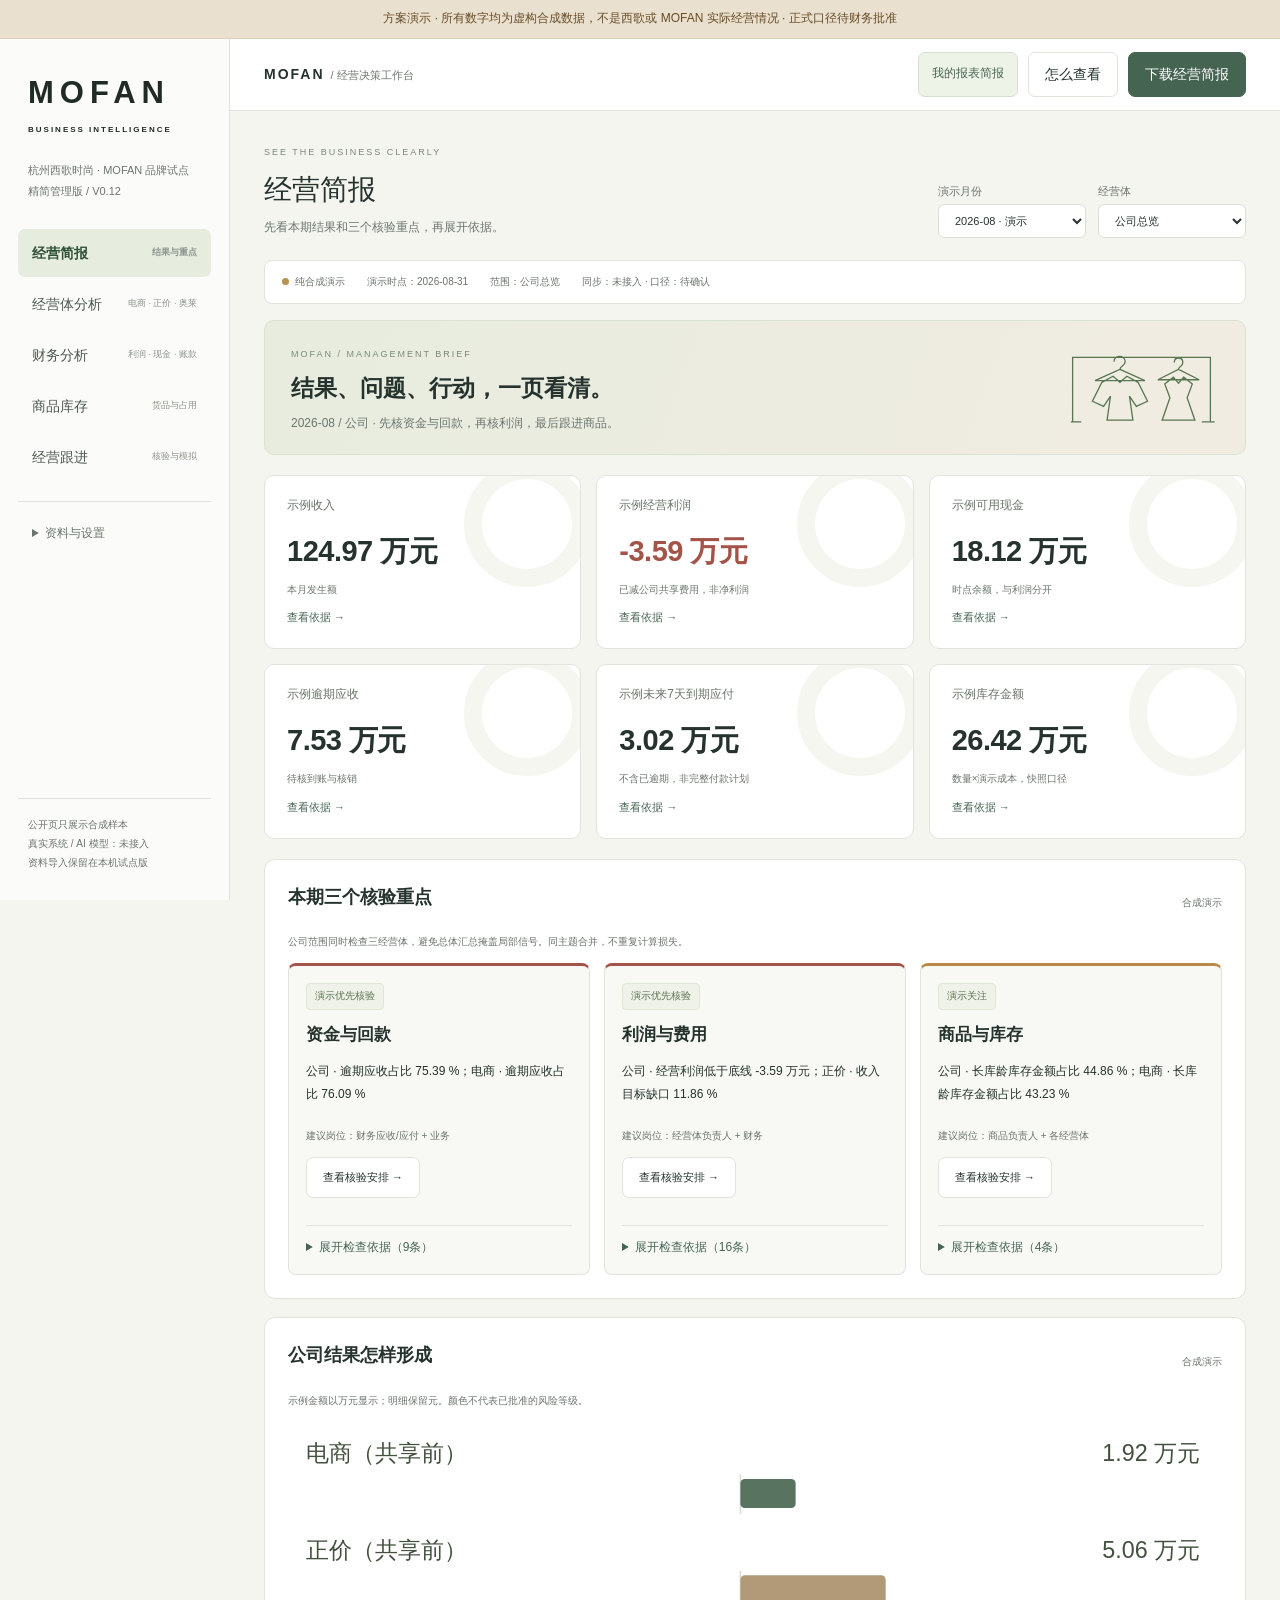
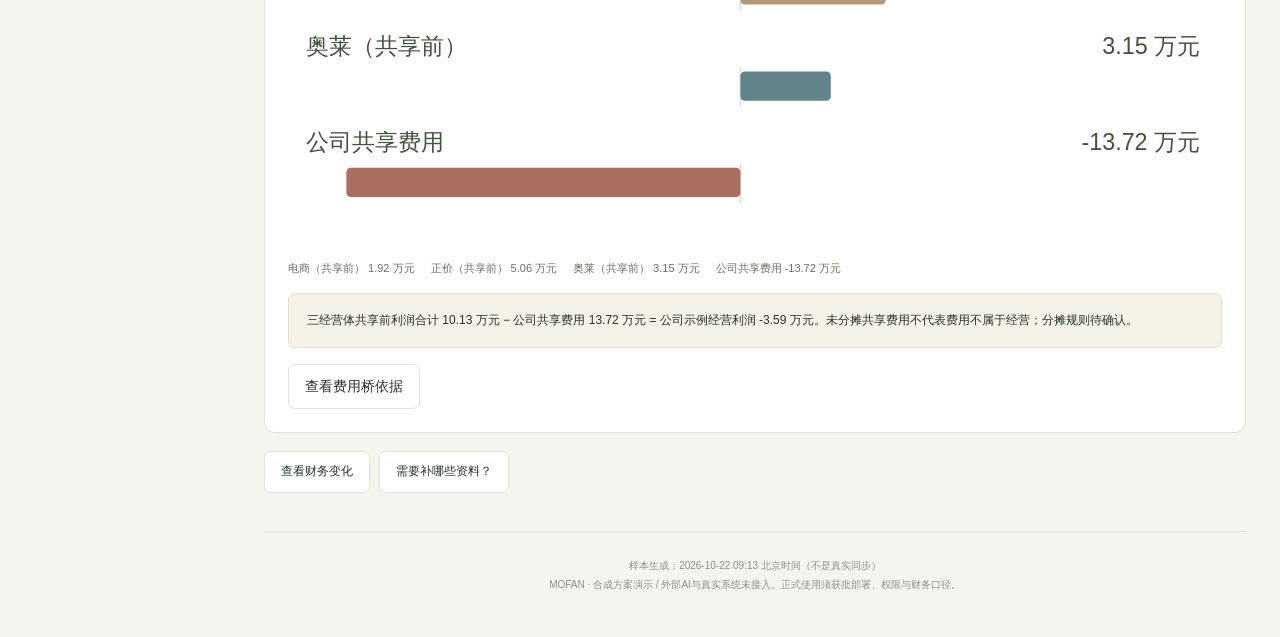
==== commit fa1f0709: "Add browser-local profit brief tool with no financial data uploads" ====
--- a/MOFAN-领导演示.html
+++ b/MOFAN-领导演示.html
@@ -12,9 +12,11 @@
 #feedback:empty{display:none}
 
 .kpi>*{position:relative;z-index:1}@media(max-width:760px){svg.chart text{font-size:22px}}
-</style><script>globalThis.SHOWCASE_DATA={"classification":"demo","version":"0.12","company_scope":"MOFAN 品牌方案演示","notice":"全部为虚构合成数据，不是西歌或MOFAN实际业绩；示例公式未获公司财务批准。","currency":"CNY","money_unit":"integer_demo_cents","units":[{"code":"ecommerce","name":"电商"},{"code":"direct","name":"正价"},{"code":"outlet","name":"奥莱"}],"rules":[{"id":"DEMO-R01","name":"示例经营利润","formula":"收入 - 销售成本 - 经营体费用 - 公司共享费用（仅公司层面）","status":"演示规则 / 公司口径待确认"},{"id":"DEMO-R02","name":"示例期末现金","formula":"期初现金 + 实际收款 - 实际付款","status":"演示规则 / 不等于利润"},{"id":"DEMO-R03","name":"示例未核销余额","formula":"原始单据金额 - 截至演示时点的核销金额","status":"演示规则 / 账龄与税口径待确认"},{"id":"DEMO-R04","name":"示例逾期","formula":"到期日 \u003c 所选月末，且未核销余额 \u003e 0；到期当天不计逾期","status":"演示规则 / 合同到期日待核验"},{"id":"DEMO-R05","name":"示例库存金额","formula":"快照数量 × 演示单位成本；与流水分开","status":"演示计价 / 不代表公司库存计价"},{"id":"DEMO-R06","name":"示例利润变化桥","formula":"收入变动 - 成本变动 - 费用变动；总和等于两期示例经营利润差","status":"机械贡献分解 / 不是因果诊断"},{"id":"DEMO-R07","name":"示例联营应结","formula":"演示销售基数 - 示例扣项；应结 - 已回款 = 未结清","status":"只演示核对关系 / 不做收入确认"}],"periods":[{"period":"2026-01","asof":"2026-01-31"},{"period":"2026-02","asof":"2026-02-28"},{"period":"2026-03","asof":"2026-03-31"},{"period":"2026-04","asof":"2026-04-30"},{"period":"2026-05","asof":"2026-05-31"},{"period":"2026-06","asof":"2026-06-30"},{"period":"2026-07","asof":"2026-07-31"},{"period":"2026-08","asof":"2026-08-31"}],"financial":[{"id":"DEMO-PL-1-ecommerce","period":"2026-01","unit":"ecommerce","revenue":54680000,"cost":26793200,"expenses":[{"name":"门店/场地","amount":1200000,"budget":1380000},{"name":"人员","amount":6800000,"budget":6980000},{"name":"营销","amount":11820000,"budget":10970000},{"name":"履约及其他","amount":5900000,"budget":6080000}],"expense":25720000,"budget_revenue":54450000,"demo":true,"profit":2166800,"source":{"file":"DEMO-经营样本.xlsx","sheet":"演示利润项目","row":3,"columns":{"id":1,"period":2,"unit":3,"revenue":4,"cost":5,"expenses":6,"expense":7,"budget_revenue":8,"demo":9,"profit":10}}},{"id":"DEMO-PL-1-direct","period":"2026-01","unit":"direct","revenue":42850000,"cost":18425500,"expenses":[{"name":"门店/场地","amount":6600000,"budget":6780000},{"name":"人员","amount":8300000,"budget":8480000},{"name":"营销","amount":850000,"budget":1030000},{"name":"履约及其他","amount":2100000,"budget":2280000}],"expense":17850000,"budget_revenue":42450000,"demo":true,"profit":6574500,"source":{"file":"DEMO-经营样本.xlsx","sheet":"演示利润项目","row":4,"columns":{"id":1,"period":2,"unit":3,"revenue":4,"cost":5,"expenses":6,"expense":7,"budget_revenue":8,"demo":9,"profit":10}}},{"id":"DEMO-PL-1-outlet","period":"2026-01","unit":"outlet","revenue":25020000,"cost":15262200,"expenses":[{"name":"门店/场地","amount":2400000,"budget":2580000},{"name":"人员","amount":3500000,"budget":3680000},{"name":"营销","amount":500000,"budget":680000},{"name":"履约及其他","amount":1200000,"budget":1380000}],"expense":7600000,"budget_revenue":24450000,"demo":true,"profit":2157800,"source":{"file":"DEMO-经营样本.xlsx","sheet":"演示利润项目","row":5,"columns":{"id":1,"period":2,"unit":3,"revenue":4,"cost":5,"expenses":6,"expense":7,"budget_revenue":8,"demo":9,"profit":10}}},{"id":"DEMO-PL-2-ecommerce","period":"2026-02","unit":"ecommerce","revenue":55360000,"cost":27126400,"expenses":[{"name":"门店/场地","amount":1200000,"budget":1380000},{"name":"人员","amount":6800000,"budget":6980000},{"name":"营销","amount":12040000,"budget":11190000},{"name":"履约及其他","amount":5900000,"budget":6080000}],"expense":25940000,"budget_revenue":54900000,"demo":true,"profit":2293600,"source":{"file":"DEMO-经营样本.xlsx","sheet":"演示利润项目","row":6,"columns":{"id":1,"period":2,"unit":3,"revenue":4,"cost":5,"expenses":6,"expense":7,"budget_revenue":8,"demo":9,"profit":10}}},{"id":"DEMO-PL-2-direct","period":"2026-02","unit":"direct","revenue":43530000,"cost":18717900,"expenses":[{"name":"门店/场地","amount":6600000,"budget":6780000},{"name":"人员","amount":8300000,"budget":8480000},{"name":"营销","amount":850000,"budget":1030000},{"name":"履约及其他","amount":2100000,"budget":2280000}],"expense":17850000,"budget_revenue":42900000,"demo":true,"profit":6962100,"source":{"file":"DEMO-经营样本.xlsx","sheet":"演示利润项目","row":7,"columns":{"id":1,"period":2,"unit":3,"revenue":4,"cost":5,"expenses":6,"expense":7,"budget_revenue":8,"demo":9,"profit":10}}},{"id":"DEMO-PL-2-outlet","period":"2026-02","unit":"outlet","revenue":25700000,"cost":15677000,"expenses":[{"name":"门店/场地","amount":2400000,"budget":2580000},{"name":"人员","amount":3500000,"budget":3680000},{"name":"营销","amount":500000,"budget":680000},{"name":"履约及其他","amount":1200000,"budget":1380000}],"expense":7600000,"budget_revenue":24900000,"demo":true,"profit":2423000,"source":{"file":"DEMO-经营样本.xlsx","sheet":"演示利润项目","row":8,"columns":{"id":1,"period":2,"unit":3,"revenue":4,"cost":5,"expenses":6,"expense":7,"budget_revenue":8,"demo":9,"profit":10}}},{"id":"DEMO-PL-3-ecommerce","period":"2026-03","unit":"ecommerce","revenue":54930000,"cost":26915700,"expenses":[{"name":"门店/场地","amount":1200000,"budget":1380000},{"name":"人员","amount":6800000,"budget":6980000},{"name":"营销","amount":12260000,"budget":11410000},{"name":"履约及其他","amount":5900000,"budget":6080000}],"expense":26160000,"budget_revenue":55350000,"demo":true,"profit":1854300,"source":{"file":"DEMO-经营样本.xlsx","sheet":"演示利润项目","row":9,"columns":{"id":1,"period":2,"unit":3,"revenue":4,"cost":5,"expenses":6,"expense":7,"budget_revenue":8,"demo":9,"profit":10}}},{"id":"DEMO-PL-3-direct","period":"2026-03","unit":"direct","revenue":43100000,"cost":18533000,"expenses":[{"name":"门店/场地","amount":6600000,"budget":6780000},{"name":"人员","amount":8300000,"budget":8480000},{"name":"营销","amount":850000,"budget":1030000},{"name":"履约及其他","amount":2100000,"budget":2280000}],"expense":17850000,"budget_revenue":43350000,"demo":true,"profit":6717000,"source":{"file":"DEMO-经营样本.xlsx","sheet":"演示利润项目","row":10,"columns":{"id":1,"period":2,"unit":3,"revenue":4,"cost":5,"expenses":6,"expense":7,"budget_revenue":8,"demo":9,"profit":10}}},{"id":"DEMO-PL-3-outlet","period":"2026-03","unit":"outlet","revenue":25270000,"cost":15414700,"expenses":[{"name":"门店/场地","amount":2400000,"budget":2580000},{"name":"人员","amount":3500000,"budget":3680000},{"name":"营销","amount":500000,"budget":680000},{"name":"履约及其他","amount":1200000,"budget":1380000}],"expense":7600000,"budget_revenue":25350000,"demo":true,"profit":2255300,"source":{"file":"DEMO-经营样本.xlsx","sheet":"演示利润项目","row":11,"columns":{"id":1,"period":2,"unit":3,"revenue":4,"cost":5,"expenses":6,"expense":7,"budget_revenue":8,"demo":9,"profit":10}}},{"id":"DEMO-PL-4-ecommerce","period":"2026-04","unit":"ecommerce","revenue":55610000,"cost":27248900,"expenses":[{"name":"门店/场地","amount":1200000,"budget":1380000},{"name":"人员","amount":6800000,"budget":6980000},{"name":"营销","amount":12480000,"budget":11630000},{"name":"履约及其他","amount":5900000,"budget":6080000}],"expense":26380000,"budget_revenue":55800000,"demo":true,"profit":1981100,"source":{"file":"DEMO-经营样本.xlsx","sheet":"演示利润项目","row":12,"columns":{"id":1,"period":2,"unit":3,"revenue":4,"cost":5,"expenses":6,"expense":7,"budget_revenue":8,"demo":9,"profit":10}}},{"id":"DEMO-PL-4-direct","period":"2026-04","unit":"direct","revenue":43780000,"cost":18825400,"expenses":[{"name":"门店/场地","amount":6600000,"budget":6780000},{"name":"人员","amount":8300000,"budget":8480000},{"name":"营销","amount":850000,"budget":1030000},{"name":"履约及其他","amount":2100000,"budget":2280000}],"expense":17850000,"budget_revenue":43800000,"demo":true,"profit":7104600,"source":{"file":"DEMO-经营样本.xlsx","sheet":"演示利润项目","row":13,"columns":{"id":1,"period":2,"unit":3,"revenue":4,"cost":5,"expenses":6,"expense":7,"budget_revenue":8,"demo":9,"profit":10}}},{"id":"DEMO-PL-4-outlet","period":"2026-04","unit":"outlet","revenue":25950000,"cost":15829500,"expenses":[{"name":"门店/场地","amount":2400000,"budget":2580000},{"name":"人员","amount":3500000,"budget":3680000},{"name":"营销","amount":500000,"budget":680000},{"name":"履约及其他","amount":1200000,"budget":1380000}],"expense":7600000,"budget_revenue":25800000,"demo":true,"profit":2520500,"source":{"file":"DEMO-经营样本.xlsx","sheet":"演示利润项目","row":14,"columns":{"id":1,"period":2,"unit":3,"revenue":4,"cost":5,"expenses":6,"expense":7,"budget_revenue":8,"demo":9,"profit":10}}},{"id":"DEMO-PL-5-ecommerce","period":"2026-05","unit":"ecommerce","revenue":56290000,"cost":27582100,"expenses":[{"name":"门店/场地","amount":1200000,"budget":1380000},{"name":"人员","amount":6800000,"budget":6980000},{"name":"营销","amount":12700000,"budget":11850000},{"name":"履约及其他","amount":5900000,"budget":6080000}],"expense":26600000,"budget_revenue":56250000,"demo":true,"profit":2107900,"source":{"file":"DEMO-经营样本.xlsx","sheet":"演示利润项目","row":15,"columns":{"id":1,"period":2,"unit":3,"revenue":4,"cost":5,"expenses":6,"expense":7,"budget_revenue":8,"demo":9,"profit":10}}},{"id":"DEMO-PL-5-direct","period":"2026-05","unit":"direct","revenue":44460000,"cost":19117800,"expenses":[{"name":"门店/场地","amount":6600000,"budget":6780000},{"name":"人员","amount":8300000,"budget":8480000},{"name":"营销","amount":850000,"budget":1030000},{"name":"履约及其他","amount":2100000,"budget":2280000}],"expense":17850000,"budget_revenue":44250000,"demo":true,"profit":7492200,"source":{"file":"DEMO-经营样本.xlsx","sheet":"演示利润项目","row":16,"columns":{"id":1,"period":2,"unit":3,"revenue":4,"cost":5,"expenses":6,"expense":7,"budget_revenue":8,"demo":9,"profit":10}}},{"id":"DEMO-PL-5-outlet","period":"2026-05","unit":"outlet","revenue":26630000,"cost":16244300,"expenses":[{"name":"门店/场地","amount":2400000,"budget":2580000},{"name":"人员","amount":3500000,"budget":3680000},{"name":"营销","amount":500000,"budget":680000},{"name":"履约及其他","amount":1200000,"budget":1380000}],"expense":7600000,"budget_revenue":26250000,"demo":true,"profit":2785700,"source":{"file":"DEMO-经营样本.xlsx","sheet":"演示利润项目","row":17,"columns":{"id":1,"period":2,"unit":3,"revenue":4,"cost":5,"expenses":6,"expense":7,"budget_revenue":8,"demo":9,"profit":10}}},{"id":"DEMO-PL-6-ecommerce","period":"2026-06","unit":"ecommerce","revenue":55860000,"cost":27371400,"expenses":[{"name":"门店/场地","amount":1200000,"budget":1380000},{"name":"人员","amount":6800000,"budget":6980000},{"name":"营销","amount":12920000,"budget":12070000},{"name":"履约及其他","amount":5900000,"budget":6080000}],"expense":26820000,"budget_revenue":56700000,"demo":true,"profit":1668600,"source":{"file":"DEMO-经营样本.xlsx","sheet":"演示利润项目","row":18,"columns":{"id":1,"period":2,"unit":3,"revenue":4,"cost":5,"expenses":6,"expense":7,"budget_revenue":8,"demo":9,"profit":10}}},{"id":"DEMO-PL-6-direct","period":"2026-06","unit":"direct","revenue":40130000,"cost":17255900,"expenses":[{"name":"门店/场地","amount":6600000,"budget":6780000},{"name":"人员","amount":8300000,"budget":8480000},{"name":"营销","amount":850000,"budget":1030000},{"name":"履约及其他","amount":2100000,"budget":2280000}],"expense":17850000,"budget_revenue":44700000,"demo":true,"profit":5024100,"source":{"file":"DEMO-经营样本.xlsx","sheet":"演示利润项目","row":19,"columns":{"id":1,"period":2,"unit":3,"revenue":4,"cost":5,"expenses":6,"expense":7,"budget_revenue":8,"demo":9,"profit":10}}},{"id":"DEMO-PL-6-outlet","period":"2026-06","unit":"outlet","revenue":26200000,"cost":15982000,"expenses":[{"name":"门店/场地","amount":2400000,"budget":2580000},{"name":"人员","amount":3500000,"budget":3680000},{"name":"营销","amount":500000,"budget":680000},{"name":"履约及其他","amount":1200000,"budget":1380000}],"expense":7600000,"budget_revenue":26700000,"demo":true,"profit":2618000,"source":{"file":"DEMO-经营样本.xlsx","sheet":"演示利润项目","row":20,"columns":{"id":1,"period":2,"unit":3,"revenue":4,"cost":5,"expenses":6,"expense":7,"budget_revenue":8,"demo":9,"profit":10}}},{"id":"DEMO-PL-7-ecommerce","period":"2026-07","unit":"ecommerce","revenue":56540000,"cost":27704600,"expenses":[{"name":"门店/场地","amount":1200000,"budget":1380000},{"name":"人员","amount":6800000,"budget":6980000},{"name":"营销","amount":13140000,"budget":12290000},{"name":"履约及其他","amount":5900000,"budget":6080000}],"expense":27040000,"budget_revenue":57150000,"demo":true,"profit":1795400,"source":{"file":"DEMO-经营样本.xlsx","sheet":"演示利润项目","row":21,"columns":{"id":1,"period":2,"unit":3,"revenue":4,"cost":5,"expenses":6,"expense":7,"budget_revenue":8,"demo":9,"profit":10}}},{"id":"DEMO-PL-7-direct","period":"2026-07","unit":"direct","revenue":40160000,"cost":17268800,"expenses":[{"name":"门店/场地","amount":6600000,"budget":6780000},{"name":"人员","amount":8300000,"budget":8480000},{"name":"营销","amount":850000,"budget":1030000},{"name":"履约及其他","amount":2100000,"budget":2280000}],"expense":17850000,"budget_revenue":45150000,"demo":true,"profit":5041200,"source":{"file":"DEMO-经营样本.xlsx","sheet":"演示利润项目","row":22,"columns":{"id":1,"period":2,"unit":3,"revenue":4,"cost":5,"expenses":6,"expense":7,"budget_revenue":8,"demo":9,"profit":10}}},{"id":"DEMO-PL-7-outlet","period":"2026-07","unit":"outlet","revenue":26880000,"cost":16396800,"expenses":[{"name":"门店/场地","amount":2400000,"budget":2580000},{"name":"人员","amount":3500000,"budget":3680000},{"name":"营销","amount":500000,"budget":680000},{"name":"履约及其他","amount":1200000,"budget":1380000}],"expense":7600000,"budget_revenue":27150000,"demo":true,"profit":2883200,"source":{"file":"DEMO-经营样本.xlsx","sheet":"演示利润项目","row":23,"columns":{"id":1,"period":2,"unit":3,"revenue":4,"cost":5,"expenses":6,"expense":7,"budget_revenue":8,"demo":9,"profit":10}}},{"id":"DEMO-PL-8-ecommerce","period":"2026-08","unit":"ecommerce","revenue":57220000,"cost":28037800,"expenses":[{"name":"门店/场地","amount":1200000,"budget":1380000},{"name":"人员","amount":6800000,"budget":6980000},{"name":"营销","amount":13360000,"budget":12510000},{"name":"履约及其他","amount":5900000,"budget":6080000}],"expense":27260000,"budget_revenue":57600000,"demo":true,"profit":1922200,"source":{"file":"DEMO-经营样本.xlsx","sheet":"演示利润项目","row":24,"columns":{"id":1,"period":2,"unit":3,"revenue":4,"cost":5,"expenses":6,"expense":7,"budget_revenue":8,"demo":9,"profit":10}}},{"id":"DEMO-PL-8-direct","period":"2026-08","unit":"direct","revenue":40190000,"cost":17281700,"expenses":[{"name":"门店/场地","amount":6600000,"budget":6780000},{"name":"人员","amount":8300000,"budget":8480000},{"name":"营销","amount":850000,"budget":1030000},{"name":"履约及其他","amount":2100000,"budget":2280000}],"expense":17850000,"budget_revenue":45600000,"demo":true,"profit":5058300,"source":{"file":"DEMO-经营样本.xlsx","sheet":"演示利润项目","row":25,"columns":{"id":1,"period":2,"unit":3,"revenue":4,"cost":5,"expenses":6,"expense":7,"budget_revenue":8,"demo":9,"profit":10}}},{"id":"DEMO-PL-8-outlet","period":"2026-08","unit":"outlet","revenue":27560000,"cost":16811600,"expenses":[{"name":"门店/场地","amount":2400000,"budget":2580000},{"name":"人员","amount":3500000,"budget":3680000},{"name":"营销","amount":500000,"budget":680000},{"name":"履约及其他","amount":1200000,"budget":1380000}],"expense":7600000,"budget_revenue":27600000,"demo":true,"profit":3148400,"source":{"file":"DEMO-经营样本.xlsx","sheet":"演示利润项目","row":26,"columns":{"id":1,"period":2,"unit":3,"revenue":4,"cost":5,"expenses":6,"expense":7,"budget_revenue":8,"demo":9,"profit":10}}}],"shared":[{"id":"DEMO-HQ-1","period":"2026-01","amount":13090000,"demo":true,"source":{"file":"DEMO-经营样本.xlsx","sheet":"演示共享费用","row":3,"columns":{"id":1,"period":2,"amount":3,"demo":4}}},{"id":"DEMO-HQ-2","period":"2026-02","amount":13180000,"demo":true,"source":{"file":"DEMO-经营样本.xlsx","sheet":"演示共享费用","row":4,"columns":{"id":1,"period":2,"amount":3,"demo":4}}},{"id":"DEMO-HQ-3","period":"2026-03","amount":13270000,"demo":true,"source":{"file":"DEMO-经营样本.xlsx","sheet":"演示共享费用","row":5,"columns":{"id":1,"period":2,"amount":3,"demo":4}}},{"id":"DEMO-HQ-4","period":"2026-04","amount":13360000,"demo":true,"source":{"file":"DEMO-经营样本.xlsx","sheet":"演示共享费用","row":6,"columns":{"id":1,"period":2,"amount":3,"demo":4}}},{"id":"DEMO-HQ-5","period":"2026-05","amount":13450000,"demo":true,"source":{"file":"DEMO-经营样本.xlsx","sheet":"演示共享费用","row":7,"columns":{"id":1,"period":2,"amount":3,"demo":4}}},{"id":"DEMO-HQ-6","period":"2026-06","amount":13540000,"demo":true,"source":{"file":"DEMO-经营样本.xlsx","sheet":"演示共享费用","row":8,"columns":{"id":1,"period":2,"amount":3,"demo":4}}},{"id":"DEMO-HQ-7","period":"2026-07","amount":13630000,"demo":true,"source":{"file":"DEMO-经营样本.xlsx","sheet":"演示共享费用","row":9,"columns":{"id":1,"period":2,"amount":3,"demo":4}}},{"id":"DEMO-HQ-8","period":"2026-08","amount":13720000,"demo":true,"source":{"file":"DEMO-经营样本.xlsx","sheet":"演示共享费用","row":10,"columns":{"id":1,"period":2,"amount":3,"demo":4}}}],"cash":[{"id":"DEMO-CASH-1","period":"2026-01","opening":48000000,"receipts":[{"name":"演示零售收款","amount":39420000},{"name":"演示平台到账","amount":30330000},{"name":"演示合作方回款","amount":11580000}],"payments":[{"name":"演示货款支付","amount":47680000},{"name":"演示人员/场地支付","amount":26010000},{"name":"演示营销/其他支付","amount":12670000}],"closing":42970000,"restricted":1200000,"demo":true,"note":"可用现金按示例流水连续滚动；受限资金另列，不重复扣减，不与经营利润混同。","source":{"file":"DEMO-经营样本.xlsx","sheet":"演示现金","row":3,"columns":{"id":1,"period":2,"opening":3,"receipts":4,"payments":5,"closing":6,"restricted":7,"demo":8,"note":9}}},{"id":"DEMO-CASH-2","period":"2026-02","opening":42970000,"receipts":[{"name":"演示零售收款","amount":39840000},{"name":"演示平台到账","amount":30660000},{"name":"演示合作方回款","amount":11660000}],"payments":[{"name":"演示货款支付","amount":47860000},{"name":"演示人员/场地支付","amount":26120000},{"name":"演示营销/其他支付","amount":12840000}],"closing":38310000,"restricted":1200000,"demo":true,"note":"可用现金按示例流水连续滚动；受限资金另列，不重复扣减，不与经营利润混同。","source":{"file":"DEMO-经营样本.xlsx","sheet":"演示现金","row":4,"columns":{"id":1,"period":2,"opening":3,"receipts":4,"payments":5,"closing":6,"restricted":7,"demo":8,"note":9}}},{"id":"DEMO-CASH-3","period":"2026-03","opening":38310000,"receipts":[{"name":"演示零售收款","amount":40260000},{"name":"演示平台到账","amount":30990000},{"name":"演示合作方回款","amount":11740000}],"payments":[{"name":"演示货款支付","amount":48040000},{"name":"演示人员/场地支付","amount":26230000},{"name":"演示营销/其他支付","amount":13010000}],"closing":34020000,"restricted":1200000,"demo":true,"note":"可用现金按示例流水连续滚动；受限资金另列，不重复扣减，不与经营利润混同。","source":{"file":"DEMO-经营样本.xlsx","sheet":"演示现金","row":5,"columns":{"id":1,"period":2,"opening":3,"receipts":4,"payments":5,"closing":6,"restricted":7,"demo":8,"note":9}}},{"id":"DEMO-CASH-4","period":"2026-04","opening":34020000,"receipts":[{"name":"演示零售收款","amount":40680000},{"name":"演示平台到账","amount":31320000},{"name":"演示合作方回款","amount":11820000}],"payments":[{"name":"演示货款支付","amount":48220000},{"name":"演示人员/场地支付","amount":26340000},{"name":"演示营销/其他支付","amount":13180000}],"closing":30100000,"restricted":1200000,"demo":true,"note":"可用现金按示例流水连续滚动；受限资金另列，不重复扣减，不与经营利润混同。","source":{"file":"DEMO-经营样本.xlsx","sheet":"演示现金","row":6,"columns":{"id":1,"period":2,"opening":3,"receipts":4,"payments":5,"closing":6,"restricted":7,"demo":8,"note":9}}},{"id":"DEMO-CASH-5","period":"2026-05","opening":30100000,"receipts":[{"name":"演示零售收款","amount":41100000},{"name":"演示平台到账","amount":31650000},{"name":"演示合作方回款","amount":11900000}],"payments":[{"name":"演示货款支付","amount":48400000},{"name":"演示人员/场地支付","amount":26450000},{"name":"演示营销/其他支付","amount":13350000}],"closing":26550000,"restricted":1200000,"demo":true,"note":"可用现金按示例流水连续滚动；受限资金另列，不重复扣减，不与经营利润混同。","source":{"file":"DEMO-经营样本.xlsx","sheet":"演示现金","row":7,"columns":{"id":1,"period":2,"opening":3,"receipts":4,"payments":5,"closing":6,"restricted":7,"demo":8,"note":9}}},{"id":"DEMO-CASH-6","period":"2026-06","opening":26550000,"receipts":[{"name":"演示零售收款","amount":41520000},{"name":"演示平台到账","amount":31980000},{"name":"演示合作方回款","amount":11980000}],"payments":[{"name":"演示货款支付","amount":48580000},{"name":"演示人员/场地支付","amount":26560000},{"name":"演示营销/其他支付","amount":13520000}],"closing":23370000,"restricted":1200000,"demo":true,"note":"可用现金按示例流水连续滚动；受限资金另列，不重复扣减，不与经营利润混同。","source":{"file":"DEMO-经营样本.xlsx","sheet":"演示现金","row":8,"columns":{"id":1,"period":2,"opening":3,"receipts":4,"payments":5,"closing":6,"restricted":7,"demo":8,"note":9}}},{"id":"DEMO-CASH-7","period":"2026-07","opening":23370000,"receipts":[{"name":"演示零售收款","amount":41940000},{"name":"演示平台到账","amount":32310000},{"name":"演示合作方回款","amount":12060000}],"payments":[{"name":"演示货款支付","amount":48760000},{"name":"演示人员/场地支付","amount":26670000},{"name":"演示营销/其他支付","amount":13690000}],"closing":20560000,"restricted":1200000,"demo":true,"note":"可用现金按示例流水连续滚动；受限资金另列，不重复扣减，不与经营利润混同。","source":{"file":"DEMO-经营样本.xlsx","sheet":"演示现金","row":9,"columns":{"id":1,"period":2,"opening":3,"receipts":4,"payments":5,"closing":6,"restricted":7,"demo":8,"note":9}}},{"id":"DEMO-CASH-8","period":"2026-08","opening":20560000,"receipts":[{"name":"演示零售收款","amount":42360000},{"name":"演示平台到账","amount":32640000},{"name":"演示合作方回款","amount":12140000}],"payments":[{"name":"演示货款支付","amount":48940000},{"name":"演示人员/场地支付","amount":26780000},{"name":"演示营销/其他支付","amount":13860000}],"closing":18120000,"restricted":1200000,"demo":true,"note":"可用现金按示例流水连续滚动；受限资金另列，不重复扣减，不与经营利润混同。","source":{"file":"DEMO-经营样本.xlsx","sheet":"演示现金","row":10,"columns":{"id":1,"period":2,"opening":3,"receipts":4,"payments":5,"closing":6,"restricted":7,"demo":8,"note":9}}}],"receivables":[{"id":"DEMO-AR-1-01","period":"2026-01","unit":"ecommerce","counterparty":"演示客户01","invoice_date":"2026-01-13","due_date":"2026-02-12","original":181000,"allocated":45250,"open":135750,"overdue_days":0,"due_in_days":12,"demo":true,"note":"截至月末的单据余额快照，核销为示例已匹配金额；不等于银行对账完成。","source":{"file":"DEMO-经营样本.xlsx","sheet":"演示应收","row":3,"columns":{"id":1,"period":2,"unit":3,"counterparty":4,"invoice_date":5,"due_date":6,"original":7,"allocated":8,"open":9,"overdue_days":10,"due_in_days":11,"demo":12,"note":13}}},{"id":"DEMO-AR-1-02","period":"2026-01","unit":"direct","counterparty":"演示客户02","invoice_date":"2026-01-04","due_date":"2026-02-03","original":264000,"allocated":132000,"open":132000,"overdue_days":0,"due_in_days":3,"demo":true,"note":"截至月末的单据余额快照，核销为示例已匹配金额；不等于银行对账完成。","source":{"file":"DEMO-经营样本.xlsx","sheet":"演示应收","row":4,"columns":{"id":1,"period":2,"unit":3,"counterparty":4,"invoice_date":5,"due_date":6,"original":7,"allocated":8,"open":9,"overdue_days":10,"due_in_days":11,"demo":12,"note":13}}},{"id":"DEMO-AR-1-03","period":"2026-01","unit":"outlet","counterparty":"演示客户03","invoice_date":"2026-01-01","due_date":"2026-01-31","original":347000,"allocated":173500,"open":173500,"overdue_days":0,"due_in_days":0,"demo":true,"note":"截至月末的单据余额快照，核销为示例已匹配金额；不等于银行对账完成。","source":{"file":"DEMO-经营样本.xlsx","sheet":"演示应收","row":5,"columns":{"id":1,"period":2,"unit":3,"counterparty":4,"invoice_date":5,"due_date":6,"original":7,"allocated":8,"open":9,"overdue_days":10,"due_in_days":11,"demo":12,"note":13}}},{"id":"DEMO-AR-1-04","period":"2026-01","unit":"ecommerce","counterparty":"演示客户04","invoice_date":"2025-12-24","due_date":"2026-01-23","original":430000,"allocated":107500,"open":322500,"overdue_days":8,"due_in_days":-8,"demo":true,"note":"截至月末的单据余额快照，核销为示例已匹配金额；不等于银行对账完成。","source":{"file":"DEMO-经营样本.xlsx","sheet":"演示应收","row":6,"columns":{"id":1,"period":2,"unit":3,"counterparty":4,"invoice_date":5,"due_date":6,"original":7,"allocated":8,"open":9,"overdue_days":10,"due_in_days":11,"demo":12,"note":13}}},{"id":"DEMO-AR-1-05","period":"2026-01","unit":"direct","counterparty":"演示客户05","invoice_date":"2025-12-12","due_date":"2026-01-11","original":513000,"allocated":256500,"open":256500,"overdue_days":20,"due_in_days":-20,"demo":true,"note":"截至月末的单据余额快照，核销为示例已匹配金额；不等于银行对账完成。","source":{"file":"DEMO-经营样本.xlsx","sheet":"演示应收","row":7,"columns":{"id":1,"period":2,"unit":3,"counterparty":4,"invoice_date":5,"due_date":6,"original":7,"allocated":8,"open":9,"overdue_days":10,"due_in_days":11,"demo":12,"note":13}}},{"id":"DEMO-AR-1-06","period":"2026-01","unit":"outlet","counterparty":"演示客户06","invoice_date":"2025-11-27","due_date":"2025-12-27","original":596000,"allocated":298000,"open":298000,"overdue_days":35,"due_in_days":-35,"demo":true,"note":"截至月末的单据余额快照，核销为示例已匹配金额；不等于银行对账完成。","source":{"file":"DEMO-经营样本.xlsx","sheet":"演示应收","row":8,"columns":{"id":1,"period":2,"unit":3,"counterparty":4,"invoice_date":5,"due_date":6,"original":7,"allocated":8,"open":9,"overdue_days":10,"due_in_days":11,"demo":12,"note":13}}},{"id":"DEMO-AR-1-07","period":"2026-01","unit":"ecommerce","counterparty":"演示客户07","invoice_date":"2025-10-28","due_date":"2025-11-27","original":679000,"allocated":169750,"open":509250,"overdue_days":65,"due_in_days":-65,"demo":true,"note":"截至月末的单据余额快照，核销为示例已匹配金额；不等于银行对账完成。","source":{"file":"DEMO-经营样本.xlsx","sheet":"演示应收","row":9,"columns":{"id":1,"period":2,"unit":3,"counterparty":4,"invoice_date":5,"due_date":6,"original":7,"allocated":8,"open":9,"overdue_days":10,"due_in_days":11,"demo":12,"note":13}}},{"id":"DEMO-AR-1-08","period":"2026-01","unit":"direct","counterparty":"演示客户08","invoice_date":"2025-09-13","due_date":"2025-10-13","original":762000,"allocated":381000,"open":381000,"overdue_days":110,"due_in_days":-110,"demo":true,"note":"截至月末的单据余额快照，核销为示例已匹配金额；不等于银行对账完成。","source":{"file":"DEMO-经营样本.xlsx","sheet":"演示应收","row":10,"columns":{"id":1,"period":2,"unit":3,"counterparty":4,"invoice_date":5,"due_date":6,"original":7,"allocated":8,"open":9,"overdue_days":10,"due_in_days":11,"demo":12,"note":13}}},{"id":"DEMO-AR-1-09","period":"2026-01","unit":"outlet","counterparty":"演示客户09","invoice_date":"2025-06-30","due_date":"2025-07-30","original":845000,"allocated":422500,"open":422500,"overdue_days":185,"due_in_days":-185,"demo":true,"note":"截至月末的单据余额快照，核销为示例已匹配金额；不等于银行对账完成。","source":{"file":"DEMO-经营样本.xlsx","sheet":"演示应收","row":11,"columns":{"id":1,"period":2,"unit":3,"counterparty":4,"invoice_date":5,"due_date":6,"original":7,"allocated":8,"open":9,"overdue_days":10,"due_in_days":11,"demo":12,"note":13}}},{"id":"DEMO-AR-1-10","period":"2026-01","unit":"ecommerce","counterparty":"演示客户10","invoice_date":"2026-01-13","due_date":"2026-02-12","original":928000,"allocated":232000,"open":696000,"overdue_days":0,"due_in_days":12,"demo":true,"note":"截至月末的单据余额快照，核销为示例已匹配金额；不等于银行对账完成。","source":{"file":"DEMO-经营样本.xlsx","sheet":"演示应收","row":12,"columns":{"id":1,"period":2,"unit":3,"counterparty":4,"invoice_date":5,"due_date":6,"original":7,"allocated":8,"open":9,"overdue_days":10,"due_in_days":11,"demo":12,"note":13}}},{"id":"DEMO-AR-1-11","period":"2026-01","unit":"direct","counterparty":"演示客户11","invoice_date":"2026-01-04","due_date":"2026-02-03","original":1011000,"allocated":505500,"open":505500,"overdue_days":0,"due_in_days":3,"demo":true,"note":"截至月末的单据余额快照，核销为示例已匹配金额；不等于银行对账完成。","source":{"file":"DEMO-经营样本.xlsx","sheet":"演示应收","row":13,"columns":{"id":1,"period":2,"unit":3,"counterparty":4,"invoice_date":5,"due_date":6,"original":7,"allocated":8,"open":9,"overdue_days":10,"due_in_days":11,"demo":12,"note":13}}},{"id":"DEMO-AR-1-12","period":"2026-01","unit":"outlet","counterparty":"演示客户12","invoice_date":"2026-01-01","due_date":"2026-01-31","original":1094000,"allocated":547000,"open":547000,"overdue_days":0,"due_in_days":0,"demo":true,"note":"截至月末的单据余额快照，核销为示例已匹配金额；不等于银行对账完成。","source":{"file":"DEMO-经营样本.xlsx","sheet":"演示应收","row":14,"columns":{"id":1,"period":2,"unit":3,"counterparty":4,"invoice_date":5,"due_date":6,"original":7,"allocated":8,"open":9,"overdue_days":10,"due_in_days":11,"demo":12,"note":13}}},{"id":"DEMO-AR-1-13","period":"2026-01","unit":"ecommerce","counterparty":"演示客户13","invoice_date":"2025-12-24","due_date":"2026-01-23","original":1177000,"allocated":294250,"open":882750,"overdue_days":8,"due_in_days":-8,"demo":true,"note":"截至月末的单据余额快照，核销为示例已匹配金额；不等于银行对账完成。","source":{"file":"DEMO-经营样本.xlsx","sheet":"演示应收","row":15,"columns":{"id":1,"period":2,"unit":3,"counterparty":4,"invoice_date":5,"due_date":6,"original":7,"allocated":8,"open":9,"overdue_days":10,"due_in_days":11,"demo":12,"note":13}}},{"id":"DEMO-AR-1-14","period":"2026-01","unit":"direct","counterparty":"演示客户14","invoice_date":"2025-12-12","due_date":"2026-01-11","original":1260000,"allocated":630000,"open":630000,"overdue_days":20,"due_in_days":-20,"demo":true,"note":"截至月末的单据余额快照，核销为示例已匹配金额；不等于银行对账完成。","source":{"file":"DEMO-经营样本.xlsx","sheet":"演示应收","row":16,"columns":{"id":1,"period":2,"unit":3,"counterparty":4,"invoice_date":5,"due_date":6,"original":7,"allocated":8,"open":9,"overdue_days":10,"due_in_days":11,"demo":12,"note":13}}},{"id":"DEMO-AR-1-15","period":"2026-01","unit":"outlet","counterparty":"演示客户15","invoice_date":"2025-11-27","due_date":"2025-12-27","original":1343000,"allocated":671500,"open":671500,"overdue_days":35,"due_in_days":-35,"demo":true,"note":"截至月末的单据余额快照，核销为示例已匹配金额；不等于银行对账完成。","source":{"file":"DEMO-经营样本.xlsx","sheet":"演示应收","row":17,"columns":{"id":1,"period":2,"unit":3,"counterparty":4,"invoice_date":5,"due_date":6,"original":7,"allocated":8,"open":9,"overdue_days":10,"due_in_days":11,"demo":12,"note":13}}},{"id":"DEMO-AR-1-16","period":"2026-01","unit":"ecommerce","counterparty":"演示客户16","invoice_date":"2025-10-28","due_date":"2025-11-27","original":1426000,"allocated":356500,"open":1069500,"overdue_days":65,"due_in_days":-65,"demo":true,"note":"截至月末的单据余额快照，核销为示例已匹配金额；不等于银行对账完成。","source":{"file":"DEMO-经营样本.xlsx","sheet":"演示应收","row":18,"columns":{"id":1,"period":2,"unit":3,"counterparty":4,"invoice_date":5,"due_date":6,"original":7,"allocated":8,"open":9,"overdue_days":10,"due_in_days":11,"demo":12,"note":13}}},{"id":"DEMO-AR-1-17","period":"2026-01","unit":"direct","counterparty":"演示客户17","invoice_date":"2025-09-13","due_date":"2025-10-13","original":1509000,"allocated":754500,"open":754500,"overdue_days":110,"due_in_days":-110,"demo":true,"note":"截至月末的单据余额快照，核销为示例已匹配金额；不等于银行对账完成。","source":{"file":"DEMO-经营样本.xlsx","sheet":"演示应收","row":19,"columns":{"id":1,"period":2,"unit":3,"counterparty":4,"invoice_date":5,"due_date":6,"original":7,"allocated":8,"open":9,"overdue_days":10,"due_in_days":11,"demo":12,"note":13}}},{"id":"DEMO-AR-1-18","period":"2026-01","unit":"outlet","counterparty":"演示客户18","invoice_date":"2025-06-30","due_date":"2025-07-30","original":1592000,"allocated":796000,"open":796000,"overdue_days":185,"due_in_days":-185,"demo":true,"note":"截至月末的单据余额快照，核销为示例已匹配金额；不等于银行对账完成。","source":{"file":"DEMO-经营样本.xlsx","sheet":"演示应收","row":20,"columns":{"id":1,"period":2,"unit":3,"counterparty":4,"invoice_date":5,"due_date":6,"original":7,"allocated":8,"open":9,"overdue_days":10,"due_in_days":11,"demo":12,"note":13}}},{"id":"DEMO-AR-2-01","period":"2026-02","unit":"ecommerce","counterparty":"演示客户01","invoice_date":"2026-02-10","due_date":"2026-03-12","original":192000,"allocated":48000,"open":144000,"overdue_days":0,"due_in_days":12,"demo":true,"note":"截至月末的单据余额快照，核销为示例已匹配金额；不等于银行对账完成。","source":{"file":"DEMO-经营样本.xlsx","sheet":"演示应收","row":21,"columns":{"id":1,"period":2,"unit":3,"counterparty":4,"invoice_date":5,"due_date":6,"original":7,"allocated":8,"open":9,"overdue_days":10,"due_in_days":11,"demo":12,"note":13}}},{"id":"DEMO-AR-2-02","period":"2026-02","unit":"direct","counterparty":"演示客户02","invoice_date":"2026-02-01","due_date":"2026-03-03","original":275000,"allocated":137500,"open":137500,"overdue_days":0,"due_in_days":3,"demo":true,"note":"截至月末的单据余额快照，核销为示例已匹配金额；不等于银行对账完成。","source":{"file":"DEMO-经营样本.xlsx","sheet":"演示应收","row":22,"columns":{"id":1,"period":2,"unit":3,"counterparty":4,"invoice_date":5,"due_date":6,"original":7,"allocated":8,"open":9,"overdue_days":10,"due_in_days":11,"demo":12,"note":13}}},{"id":"DEMO-AR-2-03","period":"2026-02","unit":"outlet","counterparty":"演示客户03","invoice_date":"2026-01-29","due_date":"2026-02-28","original":358000,"allocated":179000,"open":179000,"overdue_days":0,"due_in_days":0,"demo":true,"note":"截至月末的单据余额快照，核销为示例已匹配金额；不等于银行对账完成。","source":{"file":"DEMO-经营样本.xlsx","sheet":"演示应收","row":23,"columns":{"id":1,"period":2,"unit":3,"counterparty":4,"invoice_date":5,"due_date":6,"original":7,"allocated":8,"open":9,"overdue_days":10,"due_in_days":11,"demo":12,"note":13}}},{"id":"DEMO-AR-2-04","period":"2026-02","unit":"ecommerce","counterparty":"演示客户04","invoice_date":"2026-01-21","due_date":"2026-02-20","original":441000,"allocated":110250,"open":330750,"overdue_days":8,"due_in_days":-8,"demo":true,"note":"截至月末的单据余额快照，核销为示例已匹配金额；不等于银行对账完成。","source":{"file":"DEMO-经营样本.xlsx","sheet":"演示应收","row":24,"columns":{"id":1,"period":2,"unit":3,"counterparty":4,"invoice_date":5,"due_date":6,"original":7,"allocated":8,"open":9,"overdue_days":10,"due_in_days":11,"demo":12,"note":13}}},{"id":"DEMO-AR-2-05","period":"2026-02","unit":"direct","counterparty":"演示客户05","invoice_date":"2026-01-09","due_date":"2026-02-08","original":524000,"allocated":262000,"open":262000,"overdue_days":20,"due_in_days":-20,"demo":true,"note":"截至月末的单据余额快照，核销为示例已匹配金额；不等于银行对账完成。","source":{"file":"DEMO-经营样本.xlsx","sheet":"演示应收","row":25,"columns":{"id":1,"period":2,"unit":3,"counterparty":4,"invoice_date":5,"due_date":6,"original":7,"allocated":8,"open":9,"overdue_days":10,"due_in_days":11,"demo":12,"note":13}}},{"id":"DEMO-AR-2-06","period":"2026-02","unit":"outlet","counterparty":"演示客户06","invoice_date":"2025-12-25","due_date":"2026-01-24","original":607000,"allocated":303500,"open":303500,"overdue_days":35,"due_in_days":-35,"demo":true,"note":"截至月末的单据余额快照，核销为示例已匹配金额；不等于银行对账完成。","source":{"file":"DEMO-经营样本.xlsx","sheet":"演示应收","row":26,"columns":{"id":1,"period":2,"unit":3,"counterparty":4,"invoice_date":5,"due_date":6,"original":7,"allocated":8,"open":9,"overdue_days":10,"due_in_days":11,"demo":12,"note":13}}},{"id":"DEMO-AR-2-07","period":"2026-02","unit":"ecommerce","counterparty":"演示客户07","invoice_date":"2025-11-25","due_date":"2025-12-25","original":690000,"allocated":172500,"open":517500,"overdue_days":65,"due_in_days":-65,"demo":true,"note":"截至月末的单据余额快照，核销为示例已匹配金额；不等于银行对账完成。","source":{"file":"DEMO-经营样本.xlsx","sheet":"演示应收","row":27,"columns":{"id":1,"period":2,"unit":3,"counterparty":4,"invoice_date":5,"due_date":6,"original":7,"allocated":8,"open":9,"overdue_days":10,"due_in_days":11,"demo":12,"note":13}}},{"id":"DEMO-AR-2-08","period":"2026-02","unit":"direct","counterparty":"演示客户08","invoice_date":"2025-10-11","due_date":"2025-11-10","original":773000,"allocated":386500,"open":386500,"overdue_days":110,"due_in_days":-110,"demo":true,"note":"截至月末的单据余额快照，核销为示例已匹配金额；不等于银行对账完成。","source":{"file":"DEMO-经营样本.xlsx","sheet":"演示应收","row":28,"columns":{"id":1,"period":2,"unit":3,"counterparty":4,"invoice_date":5,"due_date":6,"original":7,"allocated":8,"open":9,"overdue_days":10,"due_in_days":11,"demo":12,"note":13}}},{"id":"DEMO-AR-2-09","period":"2026-02","unit":"outlet","counterparty":"演示客户09","invoice_date":"2025-07-28","due_date":"2025-08-27","original":856000,"allocated":428000,"open":428000,"overdue_days":185,"due_in_days":-185,"demo":true,"note":"截至月末的单据余额快照，核销为示例已匹配金额；不等于银行对账完成。","source":{"file":"DEMO-经营样本.xlsx","sheet":"演示应收","row":29,"columns":{"id":1,"period":2,"unit":3,"counterparty":4,"invoice_date":5,"due_date":6,"original":7,"allocated":8,"open":9,"overdue_days":10,"due_in_days":11,"demo":12,"note":13}}},{"id":"DEMO-AR-2-10","period":"2026-02","unit":"ecommerce","counterparty":"演示客户10","invoice_date":"2026-02-10","due_date":"2026-03-12","original":939000,"allocated":234750,"open":704250,"overdue_days":0,"due_in_days":12,"demo":true,"note":"截至月末的单据余额快照，核销为示例已匹配金额；不等于银行对账完成。","source":{"file":"DEMO-经营样本.xlsx","sheet":"演示应收","row":30,"columns":{"id":1,"period":2,"unit":3,"counterparty":4,"invoice_date":5,"due_date":6,"original":7,"allocated":8,"open":9,"overdue_days":10,"due_in_days":11,"demo":12,"note":13}}},{"id":"DEMO-AR-2-11","period":"2026-02","unit":"direct","counterparty":"演示客户11","invoice_date":"2026-02-01","due_date":"2026-03-03","original":1022000,"allocated":511000,"open":511000,"overdue_days":0,"due_in_days":3,"demo":true,"note":"截至月末的单据余额快照，核销为示例已匹配金额；不等于银行对账完成。","source":{"file":"DEMO-经营样本.xlsx","sheet":"演示应收","row":31,"columns":{"id":1,"period":2,"unit":3,"counterparty":4,"invoice_date":5,"due_date":6,"original":7,"allocated":8,"open":9,"overdue_days":10,"due_in_days":11,"demo":12,"note":13}}},{"id":"DEMO-AR-2-12","period":"2026-02","unit":"outlet","counterparty":"演示客户12","invoice_date":"2026-01-29","due_date":"2026-02-28","original":1105000,"allocated":552500,"open":552500,"overdue_days":0,"due_in_days":0,"demo":true,"note":"截至月末的单据余额快照，核销为示例已匹配金额；不等于银行对账完成。","source":{"file":"DEMO-经营样本.xlsx","sheet":"演示应收","row":32,"columns":{"id":1,"period":2,"unit":3,"counterparty":4,"invoice_date":5,"due_date":6,"original":7,"allocated":8,"open":9,"overdue_days":10,"due_in_days":11,"demo":12,"note":13}}},{"id":"DEMO-AR-2-13","period":"2026-02","unit":"ecommerce","counterparty":"演示客户13","invoice_date":"2026-01-21","due_date":"2026-02-20","original":1188000,"allocated":297000,"open":891000,"overdue_days":8,"due_in_days":-8,"demo":true,"note":"截至月末的单据余额快照，核销为示例已匹配金额；不等于银行对账完成。","source":{"file":"DEMO-经营样本.xlsx","sheet":"演示应收","row":33,"columns":{"id":1,"period":2,"unit":3,"counterparty":4,"invoice_date":5,"due_date":6,"original":7,"allocated":8,"open":9,"overdue_days":10,"due_in_days":11,"demo":12,"note":13}}},{"id":"DEMO-AR-2-14","period":"2026-02","unit":"direct","counterparty":"演示客户14","invoice_date":"2026-01-09","due_date":"2026-02-08","original":1271000,"allocated":635500,"open":635500,"overdue_days":20,"due_in_days":-20,"demo":true,"note":"截至月末的单据余额快照，核销为示例已匹配金额；不等于银行对账完成。","source":{"file":"DEMO-经营样本.xlsx","sheet":"演示应收","row":34,"columns":{"id":1,"period":2,"unit":3,"counterparty":4,"invoice_date":5,"due_date":6,"original":7,"allocated":8,"open":9,"overdue_days":10,"due_in_days":11,"demo":12,"note":13}}},{"id":"DEMO-AR-2-15","period":"2026-02","unit":"outlet","counterparty":"演示客户15","invoice_date":"2025-12-25","due_date":"2026-01-24","original":1354000,"allocated":677000,"open":677000,"overdue_days":35,"due_in_days":-35,"demo":true,"note":"截至月末的单据余额快照，核销为示例已匹配金额；不等于银行对账完成。","source":{"file":"DEMO-经营样本.xlsx","sheet":"演示应收","row":35,"columns":{"id":1,"period":2,"unit":3,"counterparty":4,"invoice_date":5,"due_date":6,"original":7,"allocated":8,"open":9,"overdue_days":10,"due_in_days":11,"demo":12,"note":13}}},{"id":"DEMO-AR-2-16","period":"2026-02","unit":"ecommerce","counterparty":"演示客户16","invoice_date":"2025-11-25","due_date":"2025-12-25","original":1437000,"allocated":359250,"open":1077750,"overdue_days":65,"due_in_days":-65,"demo":true,"note":"截至月末的单据余额快照，核销为示例已匹配金额；不等于银行对账完成。","source":{"file":"DEMO-经营样本.xlsx","sheet":"演示应收","row":36,"columns":{"id":1,"period":2,"unit":3,"counterparty":4,"invoice_date":5,"due_date":6,"original":7,"allocated":8,"open":9,"overdue_days":10,"due_in_days":11,"demo":12,"note":13}}},{"id":"DEMO-AR-2-17","period":"2026-02","unit":"direct","counterparty":"演示客户17","invoice_date":"2025-10-11","due_date":"2025-11-10","original":1520000,"allocated":760000,"open":760000,"overdue_days":110,"due_in_days":-110,"demo":true,"note":"截至月末的单据余额快照，核销为示例已匹配金额；不等于银行对账完成。","source":{"file":"DEMO-经营样本.xlsx","sheet":"演示应收","row":37,"columns":{"id":1,"period":2,"unit":3,"counterparty":4,"invoice_date":5,"due_date":6,"original":7,"allocated":8,"open":9,"overdue_days":10,"due_in_days":11,"demo":12,"note":13}}},{"id":"DEMO-AR-2-18","period":"2026-02","unit":"outlet","counterparty":"演示客户18","invoice_date":"2025-07-28","due_date":"2025-08-27","original":1603000,"allocated":801500,"open":801500,"overdue_days":185,"due_in_days":-185,"demo":true,"note":"截至月末的单据余额快照，核销为示例已匹配金额；不等于银行对账完成。","source":{"file":"DEMO-经营样本.xlsx","sheet":"演示应收","row":38,"columns":{"id":1,"period":2,"unit":3,"counterparty":4,"invoice_date":5,"due_date":6,"original":7,"allocated":8,"open":9,"overdue_days":10,"due_in_days":11,"demo":12,"note":13}}},{"id":"DEMO-AR-3-01","period":"2026-03","unit":"ecommerce","counterparty":"演示客户01","invoice_date":"2026-03-13","due_date":"2026-04-12","original":203000,"allocated":50750,"open":152250,"overdue_days":0,"due_in_days":12,"demo":true,"note":"截至月末的单据余额快照，核销为示例已匹配金额；不等于银行对账完成。","source":{"file":"DEMO-经营样本.xlsx","sheet":"演示应收","row":39,"columns":{"id":1,"period":2,"unit":3,"counterparty":4,"invoice_date":5,"due_date":6,"original":7,"allocated":8,"open":9,"overdue_days":10,"due_in_days":11,"demo":12,"note":13}}},{"id":"DEMO-AR-3-02","period":"2026-03","unit":"direct","counterparty":"演示客户02","invoice_date":"2026-03-04","due_date":"2026-04-03","original":286000,"allocated":143000,"open":143000,"overdue_days":0,"due_in_days":3,"demo":true,"note":"截至月末的单据余额快照，核销为示例已匹配金额；不等于银行对账完成。","source":{"file":"DEMO-经营样本.xlsx","sheet":"演示应收","row":40,"columns":{"id":1,"period":2,"unit":3,"counterparty":4,"invoice_date":5,"due_date":6,"original":7,"allocated":8,"open":9,"overdue_days":10,"due_in_days":11,"demo":12,"note":13}}},{"id":"DEMO-AR-3-03","period":"2026-03","unit":"outlet","counterparty":"演示客户03","invoice_date":"2026-03-01","due_date":"2026-03-31","original":369000,"allocated":184500,"open":184500,"overdue_days":0,"due_in_days":0,"demo":true,"note":"截至月末的单据余额快照，核销为示例已匹配金额；不等于银行对账完成。","source":{"file":"DEMO-经营样本.xlsx","sheet":"演示应收","row":41,"columns":{"id":1,"period":2,"unit":3,"counterparty":4,"invoice_date":5,"due_date":6,"original":7,"allocated":8,"open":9,"overdue_days":10,"due_in_days":11,"demo":12,"note":13}}},{"id":"DEMO-AR-3-04","period":"2026-03","unit":"ecommerce","counterparty":"演示客户04","invoice_date":"2026-02-21","due_date":"2026-03-23","original":452000,"allocated":113000,"open":339000,"overdue_days":8,"due_in_days":-8,"demo":true,"note":"截至月末的单据余额快照，核销为示例已匹配金额；不等于银行对账完成。","source":{"file":"DEMO-经营样本.xlsx","sheet":"演示应收","row":42,"columns":{"id":1,"period":2,"unit":3,"counterparty":4,"invoice_date":5,"due_date":6,"original":7,"allocated":8,"open":9,"overdue_days":10,"due_in_days":11,"demo":12,"note":13}}},{"id":"DEMO-AR-3-05","period":"2026-03","unit":"direct","counterparty":"演示客户05","invoice_date":"2026-02-09","due_date":"2026-03-11","original":535000,"allocated":267500,"open":267500,"overdue_days":20,"due_in_days":-20,"demo":true,"note":"截至月末的单据余额快照，核销为示例已匹配金额；不等于银行对账完成。","source":{"file":"DEMO-经营样本.xlsx","sheet":"演示应收","row":43,"columns":{"id":1,"period":2,"unit":3,"counterparty":4,"invoice_date":5,"due_date":6,"original":7,"allocated":8,"open":9,"overdue_days":10,"due_in_days":11,"demo":12,"note":13}}},{"id":"DEMO-AR-3-06","period":"2026-03","unit":"outlet","counterparty":"演示客户06","invoice_date":"2026-01-25","due_date":"2026-02-24","original":618000,"allocated":309000,"open":309000,"overdue_days":35,"due_in_days":-35,"demo":true,"note":"截至月末的单据余额快照，核销为示例已匹配金额；不等于银行对账完成。","source":{"file":"DEMO-经营样本.xlsx","sheet":"演示应收","row":44,"columns":{"id":1,"period":2,"unit":3,"counterparty":4,"invoice_date":5,"due_date":6,"original":7,"allocated":8,"open":9,"overdue_days":10,"due_in_days":11,"demo":12,"note":13}}},{"id":"DEMO-AR-3-07","period":"2026-03","unit":"ecommerce","counterparty":"演示客户07","invoice_date":"2025-12-26","due_date":"2026-01-25","original":701000,"allocated":175250,"open":525750,"overdue_days":65,"due_in_days":-65,"demo":true,"note":"截至月末的单据余额快照，核销为示例已匹配金额；不等于银行对账完成。","source":{"file":"DEMO-经营样本.xlsx","sheet":"演示应收","row":45,"columns":{"id":1,"period":2,"unit":3,"counterparty":4,"invoice_date":5,"due_date":6,"original":7,"allocated":8,"open":9,"overdue_days":10,"due_in_days":11,"demo":12,"note":13}}},{"id":"DEMO-AR-3-08","period":"2026-03","unit":"direct","counterparty":"演示客户08","invoice_date":"2025-11-11","due_date":"2025-12-11","original":784000,"allocated":392000,"open":392000,"overdue_days":110,"due_in_days":-110,"demo":true,"note":"截至月末的单据余额快照，核销为示例已匹配金额；不等于银行对账完成。","source":{"file":"DEMO-经营样本.xlsx","sheet":"演示应收","row":46,"columns":{"id":1,"period":2,"unit":3,"counterparty":4,"invoice_date":5,"due_date":6,"original":7,"allocated":8,"open":9,"overdue_days":10,"due_in_days":11,"demo":12,"note":13}}},{"id":"DEMO-AR-3-09","period":"2026-03","unit":"outlet","counterparty":"演示客户09","invoice_date":"2025-08-28","due_date":"2025-09-27","original":867000,"allocated":433500,"open":433500,"overdue_days":185,"due_in_days":-185,"demo":true,"note":"截至月末的单据余额快照，核销为示例已匹配金额；不等于银行对账完成。","source":{"file":"DEMO-经营样本.xlsx","sheet":"演示应收","row":47,"columns":{"id":1,"period":2,"unit":3,"counterparty":4,"invoice_date":5,"due_date":6,"original":7,"allocated":8,"open":9,"overdue_days":10,"due_in_days":11,"demo":12,"note":13}}},{"id":"DEMO-AR-3-10","period":"2026-03","unit":"ecommerce","counterparty":"演示客户10","invoice_date":"2026-03-13","due_date":"2026-04-12","original":950000,"allocated":237500,"open":712500,"overdue_days":0,"due_in_days":12,"demo":true,"note":"截至月末的单据余额快照，核销为示例已匹配金额；不等于银行对账完成。","source":{"file":"DEMO-经营样本.xlsx","sheet":"演示应收","row":48,"columns":{"id":1,"period":2,"unit":3,"counterparty":4,"invoice_date":5,"due_date":6,"original":7,"allocated":8,"open":9,"overdue_days":10,"due_in_days":11,"demo":12,"note":13}}},{"id":"DEMO-AR-3-11","period":"2026-03","unit":"direct","counterparty":"演示客户11","invoice_date":"2026-03-04","due_date":"2026-04-03","original":1033000,"allocated":516500,"open":516500,"overdue_days":0,"due_in_days":3,"demo":true,"note":"截至月末的单据余额快照，核销为示例已匹配金额；不等于银行对账完成。","source":{"file":"DEMO-经营样本.xlsx","sheet":"演示应收","row":49,"columns":{"id":1,"period":2,"unit":3,"counterparty":4,"invoice_date":5,"due_date":6,"original":7,"allocated":8,"open":9,"overdue_days":10,"due_in_days":11,"demo":12,"note":13}}},{"id":"DEMO-AR-3-12","period":"2026-03","unit":"outlet","counterparty":"演示客户12","invoice_date":"2026-03-01","due_date":"2026-03-31","original":1116000,"allocated":558000,"open":558000,"overdue_days":0,"due_in_days":0,"demo":true,"note":"截至月末的单据余额快照，核销为示例已匹配金额；不等于银行对账完成。","source":{"file":"DEMO-经营样本.xlsx","sheet":"演示应收","row":50,"columns":{"id":1,"period":2,"unit":3,"counterparty":4,"invoice_date":5,"due_date":6,"original":7,"allocated":8,"open":9,"overdue_days":10,"due_in_days":11,"demo":12,"note":13}}},{"id":"DEMO-AR-3-13","period":"2026-03","unit":"ecommerce","counterparty":"演示客户13","invoice_date":"2026-02-21","due_date":"2026-03-23","original":1199000,"allocated":299750,"open":899250,"overdue_days":8,"due_in_days":-8,"demo":true,"note":"截至月末的单据余额快照，核销为示例已匹配金额；不等于银行对账完成。","source":{"file":"DEMO-经营样本.xlsx","sheet":"演示应收","row":51,"columns":{"id":1,"period":2,"unit":3,"counterparty":4,"invoice_date":5,"due_date":6,"original":7,"allocated":8,"open":9,"overdue_days":10,"due_in_days":11,"demo":12,"note":13}}},{"id":"DEMO-AR-3-14","period":"2026-03","unit":"direct","counterparty":"演示客户14","invoice_date":"2026-02-09","due_date":"2026-03-11","original":1282000,"allocated":641000,"open":641000,"overdue_days":20,"due_in_days":-20,"demo":true,"note":"截至月末的单据余额快照，核销为示例已匹配金额；不等于银行对账完成。","source":{"file":"DEMO-经营样本.xlsx","sheet":"演示应收","row":52,"columns":{"id":1,"period":2,"unit":3,"counterparty":4,"invoice_date":5,"due_date":6,"original":7,"allocated":8,"open":9,"overdue_days":10,"due_in_days":11,"demo":12,"note":13}}},{"id":"DEMO-AR-3-15","period":"2026-03","unit":"outlet","counterparty":"演示客户15","invoice_date":"2026-01-25","due_date":"2026-02-24","original":1365000,"allocated":682500,"open":682500,"overdue_days":35,"due_in_days":-35,"demo":true,"note":"截至月末的单据余额快照，核销为示例已匹配金额；不等于银行对账完成。","source":{"file":"DEMO-经营样本.xlsx","sheet":"演示应收","row":53,"columns":{"id":1,"period":2,"unit":3,"counterparty":4,"invoice_date":5,"due_date":6,"original":7,"allocated":8,"open":9,"overdue_days":10,"due_in_days":11,"demo":12,"note":13}}},{"id":"DEMO-AR-3-16","period":"2026-03","unit":"ecommerce","counterparty":"演示客户16","invoice_date":"2025-12-26","due_date":"2026-01-25","original":1448000,"allocated":362000,"open":1086000,"overdue_days":65,"due_in_days":-65,"demo":true,"note":"截至月末的单据余额快照，核销为示例已匹配金额；不等于银行对账完成。","source":{"file":"DEMO-经营样本.xlsx","sheet":"演示应收","row":54,"columns":{"id":1,"period":2,"unit":3,"counterparty":4,"invoice_date":5,"due_date":6,"original":7,"allocated":8,"open":9,"overdue_days":10,"due_in_days":11,"demo":12,"note":13}}},{"id":"DEMO-AR-3-17","period":"2026-03","unit":"direct","counterparty":"演示客户17","invoice_date":"2025-11-11","due_date":"2025-12-11","original":1531000,"allocated":765500,"open":765500,"overdue_days":110,"due_in_days":-110,"demo":true,"note":"截至月末的单据余额快照，核销为示例已匹配金额；不等于银行对账完成。","source":{"file":"DEMO-经营样本.xlsx","sheet":"演示应收","row":55,"columns":{"id":1,"period":2,"unit":3,"counterparty":4,"invoice_date":5,"due_date":6,"original":7,"allocated":8,"open":9,"overdue_days":10,"due_in_days":11,"demo":12,"note":13}}},{"id":"DEMO-AR-3-18","period":"2026-03","unit":"outlet","counterparty":"演示客户18","invoice_date":"2025-08-28","due_date":"2025-09-27","original":1614000,"allocated":807000,"open":807000,"overdue_days":185,"due_in_days":-185,"demo":true,"note":"截至月末的单据余额快照，核销为示例已匹配金额；不等于银行对账完成。","source":{"file":"DEMO-经营样本.xlsx","sheet":"演示应收","row":56,"columns":{"id":1,"period":2,"unit":3,"counterparty":4,"invoice_date":5,"due_date":6,"original":7,"allocated":8,"open":9,"overdue_days":10,"due_in_days":11,"demo":12,"note":13}}},{"id":"DEMO-AR-4-01","period":"2026-04","unit":"ecommerce","counterparty":"演示客户01","invoice_date":"2026-04-12","due_date":"2026-05-12","original":214000,"allocated":53500,"open":160500,"overdue_days":0,"due_in_days":12,"demo":true,"note":"截至月末的单据余额快照，核销为示例已匹配金额；不等于银行对账完成。","source":{"file":"DEMO-经营样本.xlsx","sheet":"演示应收","row":57,"columns":{"id":1,"period":2,"unit":3,"counterparty":4,"invoice_date":5,"due_date":6,"original":7,"allocated":8,"open":9,"overdue_days":10,"due_in_days":11,"demo":12,"note":13}}},{"id":"DEMO-AR-4-02","period":"2026-04","unit":"direct","counterparty":"演示客户02","invoice_date":"2026-04-03","due_date":"2026-05-03","original":297000,"allocated":148500,"open":148500,"overdue_days":0,"due_in_days":3,"demo":true,"note":"截至月末的单据余额快照，核销为示例已匹配金额；不等于银行对账完成。","source":{"file":"DEMO-经营样本.xlsx","sheet":"演示应收","row":58,"columns":{"id":1,"period":2,"unit":3,"counterparty":4,"invoice_date":5,"due_date":6,"original":7,"allocated":8,"open":9,"overdue_days":10,"due_in_days":11,"demo":12,"note":13}}},{"id":"DEMO-AR-4-03","period":"2026-04","unit":"outlet","counterparty":"演示客户03","invoice_date":"2026-03-31","due_date":"2026-04-30","original":380000,"allocated":190000,"open":190000,"overdue_days":0,"due_in_days":0,"demo":true,"note":"截至月末的单据余额快照，核销为示例已匹配金额；不等于银行对账完成。","source":{"file":"DEMO-经营样本.xlsx","sheet":"演示应收","row":59,"columns":{"id":1,"period":2,"unit":3,"counterparty":4,"invoice_date":5,"due_date":6,"original":7,"allocated":8,"open":9,"overdue_days":10,"due_in_days":11,"demo":12,"note":13}}},{"id":"DEMO-AR-4-04","period":"2026-04","unit":"ecommerce","counterparty":"演示客户04","invoice_date":"2026-03-23","due_date":"2026-04-22","original":463000,"allocated":115750,"open":347250,"overdue_days":8,"due_in_days":-8,"demo":true,"note":"截至月末的单据余额快照，核销为示例已匹配金额；不等于银行对账完成。","source":{"file":"DEMO-经营样本.xlsx","sheet":"演示应收","row":60,"columns":{"id":1,"period":2,"unit":3,"counterparty":4,"invoice_date":5,"due_date":6,"original":7,"allocated":8,"open":9,"overdue_days":10,"due_in_days":11,"demo":12,"note":13}}},{"id":"DEMO-AR-4-05","period":"2026-04","unit":"direct","counterparty":"演示客户05","invoice_date":"2026-03-11","due_date":"2026-04-10","original":546000,"allocated":273000,"open":273000,"overdue_days":20,"due_in_days":-20,"demo":true,"note":"截至月末的单据余额快照，核销为示例已匹配金额；不等于银行对账完成。","source":{"file":"DEMO-经营样本.xlsx","sheet":"演示应收","row":61,"columns":{"id":1,"period":2,"unit":3,"counterparty":4,"invoice_date":5,"due_date":6,"original":7,"allocated":8,"open":9,"overdue_days":10,"due_in_days":11,"demo":12,"note":13}}},{"id":"DEMO-AR-4-06","period":"2026-04","unit":"outlet","counterparty":"演示客户06","invoice_date":"2026-02-24","due_date":"2026-03-26","original":629000,"allocated":314500,"open":314500,"overdue_days":35,"due_in_days":-35,"demo":true,"note":"截至月末的单据余额快照，核销为示例已匹配金额；不等于银行对账完成。","source":{"file":"DEMO-经营样本.xlsx","sheet":"演示应收","row":62,"columns":{"id":1,"period":2,"unit":3,"counterparty":4,"invoice_date":5,"due_date":6,"original":7,"allocated":8,"open":9,"overdue_days":10,"due_in_days":11,"demo":12,"note":13}}},{"id":"DEMO-AR-4-07","period":"2026-04","unit":"ecommerce","counterparty":"演示客户07","invoice_date":"2026-01-25","due_date":"2026-02-24","original":712000,"allocated":178000,"open":534000,"overdue_days":65,"due_in_days":-65,"demo":true,"note":"截至月末的单据余额快照，核销为示例已匹配金额；不等于银行对账完成。","source":{"file":"DEMO-经营样本.xlsx","sheet":"演示应收","row":63,"columns":{"id":1,"period":2,"unit":3,"counterparty":4,"invoice_date":5,"due_date":6,"original":7,"allocated":8,"open":9,"overdue_days":10,"due_in_days":11,"demo":12,"note":13}}},{"id":"DEMO-AR-4-08","period":"2026-04","unit":"direct","counterparty":"演示客户08","invoice_date":"2025-12-11","due_date":"2026-01-10","original":795000,"allocated":397500,"open":397500,"overdue_days":110,"due_in_days":-110,"demo":true,"note":"截至月末的单据余额快照，核销为示例已匹配金额；不等于银行对账完成。","source":{"file":"DEMO-经营样本.xlsx","sheet":"演示应收","row":64,"columns":{"id":1,"period":2,"unit":3,"counterparty":4,"invoice_date":5,"due_date":6,"original":7,"allocated":8,"open":9,"overdue_days":10,"due_in_days":11,"demo":12,"note":13}}},{"id":"DEMO-AR-4-09","period":"2026-04","unit":"outlet","counterparty":"演示客户09","invoice_date":"2025-09-27","due_date":"2025-10-27","original":878000,"allocated":439000,"open":439000,"overdue_days":185,"due_in_days":-185,"demo":true,"note":"截至月末的单据余额快照，核销为示例已匹配金额；不等于银行对账完成。","source":{"file":"DEMO-经营样本.xlsx","sheet":"演示应收","row":65,"columns":{"id":1,"period":2,"unit":3,"counterparty":4,"invoice_date":5,"due_date":6,"original":7,"allocated":8,"open":9,"overdue_days":10,"due_in_days":11,"demo":12,"note":13}}},{"id":"DEMO-AR-4-10","period":"2026-04","unit":"ecommerce","counterparty":"演示客户10","invoice_date":"2026-04-12","due_date":"2026-05-12","original":961000,"allocated":240250,"open":720750,"overdue_days":0,"due_in_days":12,"demo":true,"note":"截至月末的单据余额快照，核销为示例已匹配金额；不等于银行对账完成。","source":{"file":"DEMO-经营样本.xlsx","sheet":"演示应收","row":66,"columns":{"id":1,"period":2,"unit":3,"counterparty":4,"invoice_date":5,"due_date":6,"original":7,"allocated":8,"open":9,"overdue_days":10,"due_in_days":11,"demo":12,"note":13}}},{"id":"DEMO-AR-4-11","period":"2026-04","unit":"direct","counterparty":"演示客户11","invoice_date":"2026-04-03","due_date":"2026-05-03","original":1044000,"allocated":522000,"open":522000,"overdue_days":0,"due_in_days":3,"demo":true,"note":"截至月末的单据余额快照，核销为示例已匹配金额；不等于银行对账完成。","source":{"file":"DEMO-经营样本.xlsx","sheet":"演示应收","row":67,"columns":{"id":1,"period":2,"unit":3,"counterparty":4,"invoice_date":5,"due_date":6,"original":7,"allocated":8,"open":9,"overdue_days":10,"due_in_days":11,"demo":12,"note":13}}},{"id":"DEMO-AR-4-12","period":"2026-04","unit":"outlet","counterparty":"演示客户12","invoice_date":"2026-03-31","due_date":"2026-04-30","original":1127000,"allocated":563500,"open":563500,"overdue_days":0,"due_in_days":0,"demo":true,"note":"截至月末的单据余额快照，核销为示例已匹配金额；不等于银行对账完成。","source":{"file":"DEMO-经营样本.xlsx","sheet":"演示应收","row":68,"columns":{"id":1,"period":2,"unit":3,"counterparty":4,"invoice_date":5,"due_date":6,"original":7,"allocated":8,"open":9,"overdue_days":10,"due_in_days":11,"demo":12,"note":13}}},{"id":"DEMO-AR-4-13","period":"2026-04","unit":"ecommerce","counterparty":"演示客户13","invoice_date":"2026-03-23","due_date":"2026-04-22","original":1210000,"allocated":302500,"open":907500,"overdue_days":8,"due_in_days":-8,"demo":true,"note":"截至月末的单据余额快照，核销为示例已匹配金额；不等于银行对账完成。","source":{"file":"DEMO-经营样本.xlsx","sheet":"演示应收","row":69,"columns":{"id":1,"period":2,"unit":3,"counterparty":4,"invoice_date":5,"due_date":6,"original":7,"allocated":8,"open":9,"overdue_days":10,"due_in_days":11,"demo":12,"note":13}}},{"id":"DEMO-AR-4-14","period":"2026-04","unit":"direct","counterparty":"演示客户14","invoice_date":"2026-03-11","due_date":"2026-04-10","original":1293000,"allocated":646500,"open":646500,"overdue_days":20,"due_in_days":-20,"demo":true,"note":"截至月末的单据余额快照，核销为示例已匹配金额；不等于银行对账完成。","source":{"file":"DEMO-经营样本.xlsx","sheet":"演示应收","row":70,"columns":{"id":1,"period":2,"unit":3,"counterparty":4,"invoice_date":5,"due_date":6,"original":7,"allocated":8,"open":9,"overdue_days":10,"due_in_days":11,"demo":12,"note":13}}},{"id":"DEMO-AR-4-15","period":"2026-04","unit":"outlet","counterparty":"演示客户15","invoice_date":"2026-02-24","due_date":"2026-03-26","original":1376000,"allocated":688000,"open":688000,"overdue_days":35,"due_in_days":-35,"demo":true,"note":"截至月末的单据余额快照，核销为示例已匹配金额；不等于银行对账完成。","source":{"file":"DEMO-经营样本.xlsx","sheet":"演示应收","row":71,"columns":{"id":1,"period":2,"unit":3,"counterparty":4,"invoice_date":5,"due_date":6,"original":7,"allocated":8,"open":9,"overdue_days":10,"due_in_days":11,"demo":12,"note":13}}},{"id":"DEMO-AR-4-16","period":"2026-04","unit":"ecommerce","counterparty":"演示客户16","invoice_date":"2026-01-25","due_date":"2026-02-24","original":1459000,"allocated":364750,"open":1094250,"overdue_days":65,"due_in_days":-65,"demo":true,"note":"截至月末的单据余额快照，核销为示例已匹配金额；不等于银行对账完成。","source":{"file":"DEMO-经营样本.xlsx","sheet":"演示应收","row":72,"columns":{"id":1,"period":2,"unit":3,"counterparty":4,"invoice_date":5,"due_date":6,"original":7,"allocated":8,"open":9,"overdue_days":10,"due_in_days":11,"demo":12,"note":13}}},{"id":"DEMO-AR-4-17","period":"2026-04","unit":"direct","counterparty":"演示客户17","invoice_date":"2025-12-11","due_date":"2026-01-10","original":1542000,"allocated":771000,"open":771000,"overdue_days":110,"due_in_days":-110,"demo":true,"note":"截至月末的单据余额快照，核销为示例已匹配金额；不等于银行对账完成。","source":{"file":"DEMO-经营样本.xlsx","sheet":"演示应收","row":73,"columns":{"id":1,"period":2,"unit":3,"counterparty":4,"invoice_date":5,"due_date":6,"original":7,"allocated":8,"open":9,"overdue_days":10,"due_in_days":11,"demo":12,"note":13}}},{"id":"DEMO-AR-4-18","period":"2026-04","unit":"outlet","counterparty":"演示客户18","invoice_date":"2025-09-27","due_date":"2025-10-27","original":1625000,"allocated":812500,"open":812500,"overdue_days":185,"due_in_days":-185,"demo":true,"note":"截至月末的单据余额快照，核销为示例已匹配金额；不等于银行对账完成。","source":{"file":"DEMO-经营样本.xlsx","sheet":"演示应收","row":74,"columns":{"id":1,"period":2,"unit":3,"counterparty":4,"invoice_date":5,"due_date":6,"original":7,"allocated":8,"open":9,"overdue_days":10,"due_in_days":11,"demo":12,"note":13}}},{"id":"DEMO-AR-5-01","period":"2026-05","unit":"ecommerce","counterparty":"演示客户01","invoice_date":"2026-05-13","due_date":"2026-06-12","original":225000,"allocated":56250,"open":168750,"overdue_days":0,"due_in_days":12,"demo":true,"note":"截至月末的单据余额快照，核销为示例已匹配金额；不等于银行对账完成。","source":{"file":"DEMO-经营样本.xlsx","sheet":"演示应收","row":75,"columns":{"id":1,"period":2,"unit":3,"counterparty":4,"invoice_date":5,"due_date":6,"original":7,"allocated":8,"open":9,"overdue_days":10,"due_in_days":11,"demo":12,"note":13}}},{"id":"DEMO-AR-5-02","period":"2026-05","unit":"direct","counterparty":"演示客户02","invoice_date":"2026-05-04","due_date":"2026-06-03","original":308000,"allocated":154000,"open":154000,"overdue_days":0,"due_in_days":3,"demo":true,"note":"截至月末的单据余额快照，核销为示例已匹配金额；不等于银行对账完成。","source":{"file":"DEMO-经营样本.xlsx","sheet":"演示应收","row":76,"columns":{"id":1,"period":2,"unit":3,"counterparty":4,"invoice_date":5,"due_date":6,"original":7,"allocated":8,"open":9,"overdue_days":10,"due_in_days":11,"demo":12,"note":13}}},{"id":"DEMO-AR-5-03","period":"2026-05","unit":"outlet","counterparty":"演示客户03","invoice_date":"2026-05-01","due_date":"2026-05-31","original":391000,"allocated":195500,"open":195500,"overdue_days":0,"due_in_days":0,"demo":true,"note":"截至月末的单据余额快照，核销为示例已匹配金额；不等于银行对账完成。","source":{"file":"DEMO-经营样本.xlsx","sheet":"演示应收","row":77,"columns":{"id":1,"period":2,"unit":3,"counterparty":4,"invoice_date":5,"due_date":6,"original":7,"allocated":8,"open":9,"overdue_days":10,"due_in_days":11,"demo":12,"note":13}}},{"id":"DEMO-AR-5-04","period":"2026-05","unit":"ecommerce","counterparty":"演示客户04","invoice_date":"2026-04-23","due_date":"2026-05-23","original":474000,"allocated":118500,"open":355500,"overdue_days":8,"due_in_days":-8,"demo":true,"note":"截至月末的单据余额快照，核销为示例已匹配金额；不等于银行对账完成。","source":{"file":"DEMO-经营样本.xlsx","sheet":"演示应收","row":78,"columns":{"id":1,"period":2,"unit":3,"counterparty":4,"invoice_date":5,"due_date":6,"original":7,"allocated":8,"open":9,"overdue_days":10,"due_in_days":11,"demo":12,"note":13}}},{"id":"DEMO-AR-5-05","period":"2026-05","unit":"direct","counterparty":"演示客户05","invoice_date":"2026-04-11","due_date":"2026-05-11","original":557000,"allocated":278500,"open":278500,"overdue_days":20,"due_in_days":-20,"demo":true,"note":"截至月末的单据余额快照，核销为示例已匹配金额；不等于银行对账完成。","source":{"file":"DEMO-经营样本.xlsx","sheet":"演示应收","row":79,"columns":{"id":1,"period":2,"unit":3,"counterparty":4,"invoice_date":5,"due_date":6,"original":7,"allocated":8,"open":9,"overdue_days":10,"due_in_days":11,"demo":12,"note":13}}},{"id":"DEMO-AR-5-06","period":"2026-05","unit":"outlet","counterparty":"演示客户06","invoice_date":"2026-03-27","due_date":"2026-04-26","original":640000,"allocated":320000,"open":320000,"overdue_days":35,"due_in_days":-35,"demo":true,"note":"截至月末的单据余额快照，核销为示例已匹配金额；不等于银行对账完成。","source":{"file":"DEMO-经营样本.xlsx","sheet":"演示应收","row":80,"columns":{"id":1,"period":2,"unit":3,"counterparty":4,"invoice_date":5,"due_date":6,"original":7,"allocated":8,"open":9,"overdue_days":10,"due_in_days":11,"demo":12,"note":13}}},{"id":"DEMO-AR-5-07","period":"2026-05","unit":"ecommerce","counterparty":"演示客户07","invoice_date":"2026-02-25","due_date":"2026-03-27","original":723000,"allocated":180750,"open":542250,"overdue_days":65,"due_in_days":-65,"demo":true,"note":"截至月末的单据余额快照，核销为示例已匹配金额；不等于银行对账完成。","source":{"file":"DEMO-经营样本.xlsx","sheet":"演示应收","row":81,"columns":{"id":1,"period":2,"unit":3,"counterparty":4,"invoice_date":5,"due_date":6,"original":7,"allocated":8,"open":9,"overdue_days":10,"due_in_days":11,"demo":12,"note":13}}},{"id":"DEMO-AR-5-08","period":"2026-05","unit":"direct","counterparty":"演示客户08","invoice_date":"2026-01-11","due_date":"2026-02-10","original":806000,"allocated":403000,"open":403000,"overdue_days":110,"due_in_days":-110,"demo":true,"note":"截至月末的单据余额快照，核销为示例已匹配金额；不等于银行对账完成。","source":{"file":"DEMO-经营样本.xlsx","sheet":"演示应收","row":82,"columns":{"id":1,"period":2,"unit":3,"counterparty":4,"invoice_date":5,"due_date":6,"original":7,"allocated":8,"open":9,"overdue_days":10,"due_in_days":11,"demo":12,"note":13}}},{"id":"DEMO-AR-5-09","period":"2026-05","unit":"outlet","counterparty":"演示客户09","invoice_date":"2025-10-28","due_date":"2025-11-27","original":889000,"allocated":444500,"open":444500,"overdue_days":185,"due_in_days":-185,"demo":true,"note":"截至月末的单据余额快照，核销为示例已匹配金额；不等于银行对账完成。","source":{"file":"DEMO-经营样本.xlsx","sheet":"演示应收","row":83,"columns":{"id":1,"period":2,"unit":3,"counterparty":4,"invoice_date":5,"due_date":6,"original":7,"allocated":8,"open":9,"overdue_days":10,"due_in_days":11,"demo":12,"note":13}}},{"id":"DEMO-AR-5-10","period":"2026-05","unit":"ecommerce","counterparty":"演示客户10","invoice_date":"2026-05-13","due_date":"2026-06-12","original":972000,"allocated":243000,"open":729000,"overdue_days":0,"due_in_days":12,"demo":true,"note":"截至月末的单据余额快照，核销为示例已匹配金额；不等于银行对账完成。","source":{"file":"DEMO-经营样本.xlsx","sheet":"演示应收","row":84,"columns":{"id":1,"period":2,"unit":3,"counterparty":4,"invoice_date":5,"due_date":6,"original":7,"allocated":8,"open":9,"overdue_days":10,"due_in_days":11,"demo":12,"note":13}}},{"id":"DEMO-AR-5-11","period":"2026-05","unit":"direct","counterparty":"演示客户11","invoice_date":"2026-05-04","due_date":"2026-06-03","original":1055000,"allocated":527500,"open":527500,"overdue_days":0,"due_in_days":3,"demo":true,"note":"截至月末的单据余额快照，核销为示例已匹配金额；不等于银行对账完成。","source":{"file":"DEMO-经营样本.xlsx","sheet":"演示应收","row":85,"columns":{"id":1,"period":2,"unit":3,"counterparty":4,"invoice_date":5,"due_date":6,"original":7,"allocated":8,"open":9,"overdue_days":10,"due_in_days":11,"demo":12,"note":13}}},{"id":"DEMO-AR-5-12","period":"2026-05","unit":"outlet","counterparty":"演示客户12","invoice_date":"2026-05-01","due_date":"2026-05-31","original":1138000,"allocated":569000,"open":569000,"overdue_days":0,"due_in_days":0,"demo":true,"note":"截至月末的单据余额快照，核销为示例已匹配金额；不等于银行对账完成。","source":{"file":"DEMO-经营样本.xlsx","sheet":"演示应收","row":86,"columns":{"id":1,"period":2,"unit":3,"counterparty":4,"invoice_date":5,"due_date":6,"original":7,"allocated":8,"open":9,"overdue_days":10,"due_in_days":11,"demo":12,"note":13}}},{"id":"DEMO-AR-5-13","period":"2026-05","unit":"ecommerce","counterparty":"演示客户13","invoice_date":"2026-04-23","due_date":"2026-05-23","original":1221000,"allocated":305250,"open":915750,"overdue_days":8,"due_in_days":-8,"demo":true,"note":"截至月末的单据余额快照，核销为示例已匹配金额；不等于银行对账完成。","source":{"file":"DEMO-经营样本.xlsx","sheet":"演示应收","row":87,"columns":{"id":1,"period":2,"unit":3,"counterparty":4,"invoice_date":5,"due_date":6,"original":7,"allocated":8,"open":9,"overdue_days":10,"due_in_days":11,"demo":12,"note":13}}},{"id":"DEMO-AR-5-14","period":"2026-05","unit":"direct","counterparty":"演示客户14","invoice_date":"2026-04-11","due_date":"2026-05-11","original":1304000,"allocated":652000,"open":652000,"overdue_days":20,"due_in_days":-20,"demo":true,"note":"截至月末的单据余额快照，核销为示例已匹配金额；不等于银行对账完成。","source":{"file":"DEMO-经营样本.xlsx","sheet":"演示应收","row":88,"columns":{"id":1,"period":2,"unit":3,"counterparty":4,"invoice_date":5,"due_date":6,"original":7,"allocated":8,"open":9,"overdue_days":10,"due_in_days":11,"demo":12,"note":13}}},{"id":"DEMO-AR-5-15","period":"2026-05","unit":"outlet","counterparty":"演示客户15","invoice_date":"2026-03-27","due_date":"2026-04-26","original":1387000,"allocated":693500,"open":693500,"overdue_days":35,"due_in_days":-35,"demo":true,"note":"截至月末的单据余额快照，核销为示例已匹配金额；不等于银行对账完成。","source":{"file":"DEMO-经营样本.xlsx","sheet":"演示应收","row":89,"columns":{"id":1,"period":2,"unit":3,"counterparty":4,"invoice_date":5,"due_date":6,"original":7,"allocated":8,"open":9,"overdue_days":10,"due_in_days":11,"demo":12,"note":13}}},{"id":"DEMO-AR-5-16","period":"2026-05","unit":"ecommerce","counterparty":"演示客户16","invoice_date":"2026-02-25","due_date":"2026-03-27","original":1470000,"allocated":367500,"open":1102500,"overdue_days":65,"due_in_days":-65,"demo":true,"note":"截至月末的单据余额快照，核销为示例已匹配金额；不等于银行对账完成。","source":{"file":"DEMO-经营样本.xlsx","sheet":"演示应收","row":90,"columns":{"id":1,"period":2,"unit":3,"counterparty":4,"invoice_date":5,"due_date":6,"original":7,"allocated":8,"open":9,"overdue_days":10,"due_in_days":11,"demo":12,"note":13}}},{"id":"DEMO-AR-5-17","period":"2026-05","unit":"direct","counterparty":"演示客户17","invoice_date":"2026-01-11","due_date":"2026-02-10","original":1553000,"allocated":776500,"open":776500,"overdue_days":110,"due_in_days":-110,"demo":true,"note":"截至月末的单据余额快照，核销为示例已匹配金额；不等于银行对账完成。","source":{"file":"DEMO-经营样本.xlsx","sheet":"演示应收","row":91,"columns":{"id":1,"period":2,"unit":3,"counterparty":4,"invoice_date":5,"due_date":6,"original":7,"allocated":8,"open":9,"overdue_days":10,"due_in_days":11,"demo":12,"note":13}}},{"id":"DEMO-AR-5-18","period":"2026-05","unit":"outlet","counterparty":"演示客户18","invoice_date":"2025-10-28","due_date":"2025-11-27","original":1636000,"allocated":818000,"open":818000,"overdue_days":185,"due_in_days":-185,"demo":true,"note":"截至月末的单据余额快照，核销为示例已匹配金额；不等于银行对账完成。","source":{"file":"DEMO-经营样本.xlsx","sheet":"演示应收","row":92,"columns":{"id":1,"period":2,"unit":3,"counterparty":4,"invoice_date":5,"due_date":6,"original":7,"allocated":8,"open":9,"overdue_days":10,"due_in_days":11,"demo":12,"note":13}}},{"id":"DEMO-AR-6-01","period":"2026-06","unit":"ecommerce","counterparty":"演示客户01","invoice_date":"2026-06-12","due_date":"2026-07-12","original":236000,"allocated":59000,"open":177000,"overdue_days":0,"due_in_days":12,"demo":true,"note":"截至月末的单据余额快照，核销为示例已匹配金额；不等于银行对账完成。","source":{"file":"DEMO-经营样本.xlsx","sheet":"演示应收","row":93,"columns":{"id":1,"period":2,"unit":3,"counterparty":4,"invoice_date":5,"due_date":6,"original":7,"allocated":8,"open":9,"overdue_days":10,"due_in_days":11,"demo":12,"note":13}}},{"id":"DEMO-AR-6-02","period":"2026-06","unit":"direct","counterparty":"演示客户02","invoice_date":"2026-06-03","due_date":"2026-07-03","original":319000,"allocated":159500,"open":159500,"overdue_days":0,"due_in_days":3,"demo":true,"note":"截至月末的单据余额快照，核销为示例已匹配金额；不等于银行对账完成。","source":{"file":"DEMO-经营样本.xlsx","sheet":"演示应收","row":94,"columns":{"id":1,"period":2,"unit":3,"counterparty":4,"invoice_date":5,"due_date":6,"original":7,"allocated":8,"open":9,"overdue_days":10,"due_in_days":11,"demo":12,"note":13}}},{"id":"DEMO-AR-6-03","period":"2026-06","unit":"outlet","counterparty":"演示客户03","invoice_date":"2026-05-31","due_date":"2026-06-30","original":402000,"allocated":201000,"open":201000,"overdue_days":0,"due_in_days":0,"demo":true,"note":"截至月末的单据余额快照，核销为示例已匹配金额；不等于银行对账完成。","source":{"file":"DEMO-经营样本.xlsx","sheet":"演示应收","row":95,"columns":{"id":1,"period":2,"unit":3,"counterparty":4,"invoice_date":5,"due_date":6,"original":7,"allocated":8,"open":9,"overdue_days":10,"due_in_days":11,"demo":12,"note":13}}},{"id":"DEMO-AR-6-04","period":"2026-06","unit":"ecommerce","counterparty":"演示客户04","invoice_date":"2026-05-23","due_date":"2026-06-22","original":485000,"allocated":121250,"open":363750,"overdue_days":8,"due_in_days":-8,"demo":true,"note":"截至月末的单据余额快照，核销为示例已匹配金额；不等于银行对账完成。","source":{"file":"DEMO-经营样本.xlsx","sheet":"演示应收","row":96,"columns":{"id":1,"period":2,"unit":3,"counterparty":4,"invoice_date":5,"due_date":6,"original":7,"allocated":8,"open":9,"overdue_days":10,"due_in_days":11,"demo":12,"note":13}}},{"id":"DEMO-AR-6-05","period":"2026-06","unit":"direct","counterparty":"演示客户05","invoice_date":"2026-05-11","due_date":"2026-06-10","original":568000,"allocated":284000,"open":284000,"overdue_days":20,"due_in_days":-20,"demo":true,"note":"截至月末的单据余额快照，核销为示例已匹配金额；不等于银行对账完成。","source":{"file":"DEMO-经营样本.xlsx","sheet":"演示应收","row":97,"columns":{"id":1,"period":2,"unit":3,"counterparty":4,"invoice_date":5,"due_date":6,"original":7,"allocated":8,"open":9,"overdue_days":10,"due_in_days":11,"demo":12,"note":13}}},{"id":"DEMO-AR-6-06","period":"2026-06","unit":"outlet","counterparty":"演示客户06","invoice_date":"2026-04-26","due_date":"2026-05-26","original":651000,"allocated":325500,"open":325500,"overdue_days":35,"due_in_days":-35,"demo":true,"note":"截至月末的单据余额快照，核销为示例已匹配金额；不等于银行对账完成。","source":{"file":"DEMO-经营样本.xlsx","sheet":"演示应收","row":98,"columns":{"id":1,"period":2,"unit":3,"counterparty":4,"invoice_date":5,"due_date":6,"original":7,"allocated":8,"open":9,"overdue_days":10,"due_in_days":11,"demo":12,"note":13}}},{"id":"DEMO-AR-6-07","period":"2026-06","unit":"ecommerce","counterparty":"演示客户07","invoice_date":"2026-03-27","due_date":"2026-04-26","original":734000,"allocated":183500,"open":550500,"overdue_days":65,"due_in_days":-65,"demo":true,"note":"截至月末的单据余额快照，核销为示例已匹配金额；不等于银行对账完成。","source":{"file":"DEMO-经营样本.xlsx","sheet":"演示应收","row":99,"columns":{"id":1,"period":2,"unit":3,"counterparty":4,"invoice_date":5,"due_date":6,"original":7,"allocated":8,"open":9,"overdue_days":10,"due_in_days":11,"demo":12,"note":13}}},{"id":"DEMO-AR-6-08","period":"2026-06","unit":"direct","counterparty":"演示客户08","invoice_date":"2026-02-10","due_date":"2026-03-12","original":817000,"allocated":408500,"open":408500,"overdue_days":110,"due_in_days":-110,"demo":true,"note":"截至月末的单据余额快照，核销为示例已匹配金额；不等于银行对账完成。","source":{"file":"DEMO-经营样本.xlsx","sheet":"演示应收","row":100,"columns":{"id":1,"period":2,"unit":3,"counterparty":4,"invoice_date":5,"due_date":6,"original":7,"allocated":8,"open":9,"overdue_days":10,"due_in_days":11,"demo":12,"note":13}}},{"id":"DEMO-AR-6-09","period":"2026-06","unit":"outlet","counterparty":"演示客户09","invoice_date":"2025-11-27","due_date":"2025-12-27","original":900000,"allocated":450000,"open":450000,"overdue_days":185,"due_in_days":-185,"demo":true,"note":"截至月末的单据余额快照，核销为示例已匹配金额；不等于银行对账完成。","source":{"file":"DEMO-经营样本.xlsx","sheet":"演示应收","row":101,"columns":{"id":1,"period":2,"unit":3,"counterparty":4,"invoice_date":5,"due_date":6,"original":7,"allocated":8,"open":9,"overdue_days":10,"due_in_days":11,"demo":12,"note":13}}},{"id":"DEMO-AR-6-10","period":"2026-06","unit":"ecommerce","counterparty":"演示客户10","invoice_date":"2026-06-12","due_date":"2026-07-12","original":983000,"allocated":245750,"open":737250,"overdue_days":0,"due_in_days":12,"demo":true,"note":"截至月末的单据余额快照，核销为示例已匹配金额；不等于银行对账完成。","source":{"file":"DEMO-经营样本.xlsx","sheet":"演示应收","row":102,"columns":{"id":1,"period":2,"unit":3,"counterparty":4,"invoice_date":5,"due_date":6,"original":7,"allocated":8,"open":9,"overdue_days":10,"due_in_days":11,"demo":12,"note":13}}},{"id":"DEMO-AR-6-11","period":"2026-06","unit":"direct","counterparty":"演示客户11","invoice_date":"2026-06-03","due_date":"2026-07-03","original":1066000,"allocated":533000,"open":533000,"overdue_days":0,"due_in_days":3,"demo":true,"note":"截至月末的单据余额快照，核销为示例已匹配金额；不等于银行对账完成。","source":{"file":"DEMO-经营样本.xlsx","sheet":"演示应收","row":103,"columns":{"id":1,"period":2,"unit":3,"counterparty":4,"invoice_date":5,"due_date":6,"original":7,"allocated":8,"open":9,"overdue_days":10,"due_in_days":11,"demo":12,"note":13}}},{"id":"DEMO-AR-6-12","period":"2026-06","unit":"outlet","counterparty":"演示客户12","invoice_date":"2026-05-31","due_date":"2026-06-30","original":1149000,"allocated":574500,"open":574500,"overdue_days":0,"due_in_days":0,"demo":true,"note":"截至月末的单据余额快照，核销为示例已匹配金额；不等于银行对账完成。","source":{"file":"DEMO-经营样本.xlsx","sheet":"演示应收","row":104,"columns":{"id":1,"period":2,"unit":3,"counterparty":4,"invoice_date":5,"due_date":6,"original":7,"allocated":8,"open":9,"overdue_days":10,"due_in_days":11,"demo":12,"note":13}}},{"id":"DEMO-AR-6-13","period":"2026-06","unit":"ecommerce","counterparty":"演示客户13","invoice_date":"2026-05-23","due_date":"2026-06-22","original":1232000,"allocated":308000,"open":924000,"overdue_days":8,"due_in_days":-8,"demo":true,"note":"截至月末的单据余额快照，核销为示例已匹配金额；不等于银行对账完成。","source":{"file":"DEMO-经营样本.xlsx","sheet":"演示应收","row":105,"columns":{"id":1,"period":2,"unit":3,"counterparty":4,"invoice_date":5,"due_date":6,"original":7,"allocated":8,"open":9,"overdue_days":10,"due_in_days":11,"demo":12,"note":13}}},{"id":"DEMO-AR-6-14","period":"2026-06","unit":"direct","counterparty":"演示客户14","invoice_date":"2026-05-11","due_date":"2026-06-10","original":1315000,"allocated":657500,"open":657500,"overdue_days":20,"due_in_days":-20,"demo":true,"note":"截至月末的单据余额快照，核销为示例已匹配金额；不等于银行对账完成。","source":{"file":"DEMO-经营样本.xlsx","sheet":"演示应收","row":106,"columns":{"id":1,"period":2,"unit":3,"counterparty":4,"invoice_date":5,"due_date":6,"original":7,"allocated":8,"open":9,"overdue_days":10,"due_in_days":11,"demo":12,"note":13}}},{"id":"DEMO-AR-6-15","period":"2026-06","unit":"outlet","counterparty":"演示客户15","invoice_date":"2026-04-26","due_date":"2026-05-26","original":1398000,"allocated":699000,"open":699000,"overdue_days":35,"due_in_days":-35,"demo":true,"note":"截至月末的单据余额快照，核销为示例已匹配金额；不等于银行对账完成。","source":{"file":"DEMO-经营样本.xlsx","sheet":"演示应收","row":107,"columns":{"id":1,"period":2,"unit":3,"counterparty":4,"invoice_date":5,"due_date":6,"original":7,"allocated":8,"open":9,"overdue_days":10,"due_in_days":11,"demo":12,"note":13}}},{"id":"DEMO-AR-6-16","period":"2026-06","unit":"ecommerce","counterparty":"演示客户16","invoice_date":"2026-03-27","due_date":"2026-04-26","original":1481000,"allocated":370250,"open":1110750,"overdue_days":65,"due_in_days":-65,"demo":true,"note":"截至月末的单据余额快照，核销为示例已匹配金额；不等于银行对账完成。","source":{"file":"DEMO-经营样本.xlsx","sheet":"演示应收","row":108,"columns":{"id":1,"period":2,"unit":3,"counterparty":4,"invoice_date":5,"due_date":6,"original":7,"allocated":8,"open":9,"overdue_days":10,"due_in_days":11,"demo":12,"note":13}}},{"id":"DEMO-AR-6-17","period":"2026-06","unit":"direct","counterparty":"演示客户17","invoice_date":"2026-02-10","due_date":"2026-03-12","original":1564000,"allocated":782000,"open":782000,"overdue_days":110,"due_in_days":-110,"demo":true,"note":"截至月末的单据余额快照，核销为示例已匹配金额；不等于银行对账完成。","source":{"file":"DEMO-经营样本.xlsx","sheet":"演示应收","row":109,"columns":{"id":1,"period":2,"unit":3,"counterparty":4,"invoice_date":5,"due_date":6,"original":7,"allocated":8,"open":9,"overdue_days":10,"due_in_days":11,"demo":12,"note":13}}},{"id":"DEMO-AR-6-18","period":"2026-06","unit":"outlet","counterparty":"演示客户18","invoice_date":"2025-11-27","due_date":"2025-12-27","original":1647000,"allocated":823500,"open":823500,"overdue_days":185,"due_in_days":-185,"demo":true,"note":"截至月末的单据余额快照，核销为示例已匹配金额；不等于银行对账完成。","source":{"file":"DEMO-经营样本.xlsx","sheet":"演示应收","row":110,"columns":{"id":1,"period":2,"unit":3,"counterparty":4,"invoice_date":5,"due_date":6,"original":7,"allocated":8,"open":9,"overdue_days":10,"due_in_days":11,"demo":12,"note":13}}},{"id":"DEMO-AR-7-01","period":"2026-07","unit":"ecommerce","counterparty":"演示客户01","invoice_date":"2026-07-13","due_date":"2026-08-12","original":247000,"allocated":61750,"open":185250,"overdue_days":0,"due_in_days":12,"demo":true,"note":"截至月末的单据余额快照，核销为示例已匹配金额；不等于银行对账完成。","source":{"file":"DEMO-经营样本.xlsx","sheet":"演示应收","row":111,"columns":{"id":1,"period":2,"unit":3,"counterparty":4,"invoice_date":5,"due_date":6,"original":7,"allocated":8,"open":9,"overdue_days":10,"due_in_days":11,"demo":12,"note":13}}},{"id":"DEMO-AR-7-02","period":"2026-07","unit":"direct","counterparty":"演示客户02","invoice_date":"2026-07-04","due_date":"2026-08-03","original":330000,"allocated":165000,"open":165000,"overdue_days":0,"due_in_days":3,"demo":true,"note":"截至月末的单据余额快照，核销为示例已匹配金额；不等于银行对账完成。","source":{"file":"DEMO-经营样本.xlsx","sheet":"演示应收","row":112,"columns":{"id":1,"period":2,"unit":3,"counterparty":4,"invoice_date":5,"due_date":6,"original":7,"allocated":8,"open":9,"overdue_days":10,"due_in_days":11,"demo":12,"note":13}}},{"id":"DEMO-AR-7-03","period":"2026-07","unit":"outlet","counterparty":"演示客户03","invoice_date":"2026-07-01","due_date":"2026-07-31","original":413000,"allocated":206500,"open":206500,"overdue_days":0,"due_in_days":0,"demo":true,"note":"截至月末的单据余额快照，核销为示例已匹配金额；不等于银行对账完成。","source":{"file":"DEMO-经营样本.xlsx","sheet":"演示应收","row":113,"columns":{"id":1,"period":2,"unit":3,"counterparty":4,"invoice_date":5,"due_date":6,"original":7,"allocated":8,"open":9,"overdue_days":10,"due_in_days":11,"demo":12,"note":13}}},{"id":"DEMO-AR-7-04","period":"2026-07","unit":"ecommerce","counterparty":"演示客户04","invoice_date":"2026-06-23","due_date":"2026-07-23","original":496000,"allocated":124000,"open":372000,"overdue_days":8,"due_in_days":-8,"demo":true,"note":"截至月末的单据余额快照，核销为示例已匹配金额；不等于银行对账完成。","source":{"file":"DEMO-经营样本.xlsx","sheet":"演示应收","row":114,"columns":{"id":1,"period":2,"unit":3,"counterparty":4,"invoice_date":5,"due_date":6,"original":7,"allocated":8,"open":9,"overdue_days":10,"due_in_days":11,"demo":12,"note":13}}},{"id":"DEMO-AR-7-05","period":"2026-07","unit":"direct","counterparty":"演示客户05","invoice_date":"2026-06-11","due_date":"2026-07-11","original":579000,"allocated":289500,"open":289500,"overdue_days":20,"due_in_days":-20,"demo":true,"note":"截至月末的单据余额快照，核销为示例已匹配金额；不等于银行对账完成。","source":{"file":"DEMO-经营样本.xlsx","sheet":"演示应收","row":115,"columns":{"id":1,"period":2,"unit":3,"counterparty":4,"invoice_date":5,"due_date":6,"original":7,"allocated":8,"open":9,"overdue_days":10,"due_in_days":11,"demo":12,"note":13}}},{"id":"DEMO-AR-7-06","period":"2026-07","unit":"outlet","counterparty":"演示客户06","invoice_date":"2026-05-27","due_date":"2026-06-26","original":662000,"allocated":331000,"open":331000,"overdue_days":35,"due_in_days":-35,"demo":true,"note":"截至月末的单据余额快照，核销为示例已匹配金额；不等于银行对账完成。","source":{"file":"DEMO-经营样本.xlsx","sheet":"演示应收","row":116,"columns":{"id":1,"period":2,"unit":3,"counterparty":4,"invoice_date":5,"due_date":6,"original":7,"allocated":8,"open":9,"overdue_days":10,"due_in_days":11,"demo":12,"note":13}}},{"id":"DEMO-AR-7-07","period":"2026-07","unit":"ecommerce","counterparty":"演示客户07","invoice_date":"2026-04-27","due_date":"2026-05-27","original":745000,"allocated":186250,"open":558750,"overdue_days":65,"due_in_days":-65,"demo":true,"note":"截至月末的单据余额快照，核销为示例已匹配金额；不等于银行对账完成。","source":{"file":"DEMO-经营样本.xlsx","sheet":"演示应收","row":117,"columns":{"id":1,"period":2,"unit":3,"counterparty":4,"invoice_date":5,"due_date":6,"original":7,"allocated":8,"open":9,"overdue_days":10,"due_in_days":11,"demo":12,"note":13}}},{"id":"DEMO-AR-7-08","period":"2026-07","unit":"direct","counterparty":"演示客户08","invoice_date":"2026-03-13","due_date":"2026-04-12","original":828000,"allocated":414000,"open":414000,"overdue_days":110,"due_in_days":-110,"demo":true,"note":"截至月末的单据余额快照，核销为示例已匹配金额；不等于银行对账完成。","source":{"file":"DEMO-经营样本.xlsx","sheet":"演示应收","row":118,"columns":{"id":1,"period":2,"unit":3,"counterparty":4,"invoice_date":5,"due_date":6,"original":7,"allocated":8,"open":9,"overdue_days":10,"due_in_days":11,"demo":12,"note":13}}},{"id":"DEMO-AR-7-09","period":"2026-07","unit":"outlet","counterparty":"演示客户09","invoice_date":"2025-12-28","due_date":"2026-01-27","original":911000,"allocated":455500,"open":455500,"overdue_days":185,"due_in_days":-185,"demo":true,"note":"截至月末的单据余额快照，核销为示例已匹配金额；不等于银行对账完成。","source":{"file":"DEMO-经营样本.xlsx","sheet":"演示应收","row":119,"columns":{"id":1,"period":2,"unit":3,"counterparty":4,"invoice_date":5,"due_date":6,"original":7,"allocated":8,"open":9,"overdue_days":10,"due_in_days":11,"demo":12,"note":13}}},{"id":"DEMO-AR-7-10","period":"2026-07","unit":"ecommerce","counterparty":"演示客户10","invoice_date":"2026-07-13","due_date":"2026-08-12","original":994000,"allocated":248500,"open":745500,"overdue_days":0,"due_in_days":12,"demo":true,"note":"截至月末的单据余额快照，核销为示例已匹配金额；不等于银行对账完成。","source":{"file":"DEMO-经营样本.xlsx","sheet":"演示应收","row":120,"columns":{"id":1,"period":2,"unit":3,"counterparty":4,"invoice_date":5,"due_date":6,"original":7,"allocated":8,"open":9,"overdue_days":10,"due_in_days":11,"demo":12,"note":13}}},{"id":"DEMO-AR-7-11","period":"2026-07","unit":"direct","counterparty":"演示客户11","invoice_date":"2026-07-04","due_date":"2026-08-03","original":1077000,"allocated":538500,"open":538500,"overdue_days":0,"due_in_days":3,"demo":true,"note":"截至月末的单据余额快照，核销为示例已匹配金额；不等于银行对账完成。","source":{"file":"DEMO-经营样本.xlsx","sheet":"演示应收","row":121,"columns":{"id":1,"period":2,"unit":3,"counterparty":4,"invoice_date":5,"due_date":6,"original":7,"allocated":8,"open":9,"overdue_days":10,"due_in_days":11,"demo":12,"note":13}}},{"id":"DEMO-AR-7-12","period":"2026-07","unit":"outlet","counterparty":"演示客户12","invoice_date":"2026-07-01","due_date":"2026-07-31","original":1160000,"allocated":580000,"open":580000,"overdue_days":0,"due_in_days":0,"demo":true,"note":"截至月末的单据余额快照，核销为示例已匹配金额；不等于银行对账完成。","source":{"file":"DEMO-经营样本.xlsx","sheet":"演示应收","row":122,"columns":{"id":1,"period":2,"unit":3,"counterparty":4,"invoice_date":5,"due_date":6,"original":7,"allocated":8,"open":9,"overdue_days":10,"due_in_days":11,"demo":12,"note":13}}},{"id":"DEMO-AR-7-13","period":"2026-07","unit":"ecommerce","counterparty":"演示客户13","invoice_date":"2026-06-23","due_date":"2026-07-23","original":1243000,"allocated":310750,"open":932250,"overdue_days":8,"due_in_days":-8,"demo":true,"note":"截至月末的单据余额快照，核销为示例已匹配金额；不等于银行对账完成。","source":{"file":"DEMO-经营样本.xlsx","sheet":"演示应收","row":123,"columns":{"id":1,"period":2,"unit":3,"counterparty":4,"invoice_date":5,"due_date":6,"original":7,"allocated":8,"open":9,"overdue_days":10,"due_in_days":11,"demo":12,"note":13}}},{"id":"DEMO-AR-7-14","period":"2026-07","unit":"direct","counterparty":"演示客户14","invoice_date":"2026-06-11","due_date":"2026-07-11","original":1326000,"allocated":663000,"open":663000,"overdue_days":20,"due_in_days":-20,"demo":true,"note":"截至月末的单据余额快照，核销为示例已匹配金额；不等于银行对账完成。","source":{"file":"DEMO-经营样本.xlsx","sheet":"演示应收","row":124,"columns":{"id":1,"period":2,"unit":3,"counterparty":4,"invoice_date":5,"due_date":6,"original":7,"allocated":8,"open":9,"overdue_days":10,"due_in_days":11,"demo":12,"note":13}}},{"id":"DEMO-AR-7-15","period":"2026-07","unit":"outlet","counterparty":"演示客户15","invoice_date":"2026-05-27","due_date":"2026-06-26","original":1409000,"allocated":704500,"open":704500,"overdue_days":35,"due_in_days":-35,"demo":true,"note":"截至月末的单据余额快照，核销为示例已匹配金额；不等于银行对账完成。","source":{"file":"DEMO-经营样本.xlsx","sheet":"演示应收","row":125,"columns":{"id":1,"period":2,"unit":3,"counterparty":4,"invoice_date":5,"due_date":6,"original":7,"allocated":8,"open":9,"overdue_days":10,"due_in_days":11,"demo":12,"note":13}}},{"id":"DEMO-AR-7-16","period":"2026-07","unit":"ecommerce","counterparty":"演示客户16","invoice_date":"2026-04-27","due_date":"2026-05-27","original":1492000,"allocated":373000,"open":1119000,"overdue_days":65,"due_in_days":-65,"demo":true,"note":"截至月末的单据余额快照，核销为示例已匹配金额；不等于银行对账完成。","source":{"file":"DEMO-经营样本.xlsx","sheet":"演示应收","row":126,"columns":{"id":1,"period":2,"unit":3,"counterparty":4,"invoice_date":5,"due_date":6,"original":7,"allocated":8,"open":9,"overdue_days":10,"due_in_days":11,"demo":12,"note":13}}},{"id":"DEMO-AR-7-17","period":"2026-07","unit":"direct","counterparty":"演示客户17","invoice_date":"2026-03-13","due_date":"2026-04-12","original":1575000,"allocated":787500,"open":787500,"overdue_days":110,"due_in_days":-110,"demo":true,"note":"截至月末的单据余额快照，核销为示例已匹配金额；不等于银行对账完成。","source":{"file":"DEMO-经营样本.xlsx","sheet":"演示应收","row":127,"columns":{"id":1,"period":2,"unit":3,"counterparty":4,"invoice_date":5,"due_date":6,"original":7,"allocated":8,"open":9,"overdue_days":10,"due_in_days":11,"demo":12,"note":13}}},{"id":"DEMO-AR-7-18","period":"2026-07","unit":"outlet","counterparty":"演示客户18","invoice_date":"2025-12-28","due_date":"2026-01-27","original":1658000,"allocated":829000,"open":829000,"overdue_days":185,"due_in_days":-185,"demo":true,"note":"截至月末的单据余额快照，核销为示例已匹配金额；不等于银行对账完成。","source":{"file":"DEMO-经营样本.xlsx","sheet":"演示应收","row":128,"columns":{"id":1,"period":2,"unit":3,"counterparty":4,"invoice_date":5,"due_date":6,"original":7,"allocated":8,"open":9,"overdue_days":10,"due_in_days":11,"demo":12,"note":13}}},{"id":"DEMO-AR-8-01","period":"2026-08","unit":"ecommerce","counterparty":"演示客户01","invoice_date":"2026-08-13","due_date":"2026-09-12","original":258000,"allocated":64500,"open":193500,"overdue_days":0,"due_in_days":12,"demo":true,"note":"截至月末的单据余额快照，核销为示例已匹配金额；不等于银行对账完成。","source":{"file":"DEMO-经营样本.xlsx","sheet":"演示应收","row":129,"columns":{"id":1,"period":2,"unit":3,"counterparty":4,"invoice_date":5,"due_date":6,"original":7,"allocated":8,"open":9,"overdue_days":10,"due_in_days":11,"demo":12,"note":13}}},{"id":"DEMO-AR-8-02","period":"2026-08","unit":"direct","counterparty":"演示客户02","invoice_date":"2026-08-04","due_date":"2026-09-03","original":341000,"allocated":170500,"open":170500,"overdue_days":0,"due_in_days":3,"demo":true,"note":"截至月末的单据余额快照，核销为示例已匹配金额；不等于银行对账完成。","source":{"file":"DEMO-经营样本.xlsx","sheet":"演示应收","row":130,"columns":{"id":1,"period":2,"unit":3,"counterparty":4,"invoice_date":5,"due_date":6,"original":7,"allocated":8,"open":9,"overdue_days":10,"due_in_days":11,"demo":12,"note":13}}},{"id":"DEMO-AR-8-03","period":"2026-08","unit":"outlet","counterparty":"演示客户03","invoice_date":"2026-08-01","due_date":"2026-08-31","original":424000,"allocated":212000,"open":212000,"overdue_days":0,"due_in_days":0,"demo":true,"note":"截至月末的单据余额快照，核销为示例已匹配金额；不等于银行对账完成。","source":{"file":"DEMO-经营样本.xlsx","sheet":"演示应收","row":131,"columns":{"id":1,"period":2,"unit":3,"counterparty":4,"invoice_date":5,"due_date":6,"original":7,"allocated":8,"open":9,"overdue_days":10,"due_in_days":11,"demo":12,"note":13}}},{"id":"DEMO-AR-8-04","period":"2026-08","unit":"ecommerce","counterparty":"演示客户04","invoice_date":"2026-07-24","due_date":"2026-08-23","original":507000,"allocated":126750,"open":380250,"overdue_days":8,"due_in_days":-8,"demo":true,"note":"截至月末的单据余额快照，核销为示例已匹配金额；不等于银行对账完成。","source":{"file":"DEMO-经营样本.xlsx","sheet":"演示应收","row":132,"columns":{"id":1,"period":2,"unit":3,"counterparty":4,"invoice_date":5,"due_date":6,"original":7,"allocated":8,"open":9,"overdue_days":10,"due_in_days":11,"demo":12,"note":13}}},{"id":"DEMO-AR-8-05","period":"2026-08","unit":"direct","counterparty":"演示客户05","invoice_date":"2026-07-12","due_date":"2026-08-11","original":590000,"allocated":295000,"open":295000,"overdue_days":20,"due_in_days":-20,"demo":true,"note":"截至月末的单据余额快照，核销为示例已匹配金额；不等于银行对账完成。","source":{"file":"DEMO-经营样本.xlsx","sheet":"演示应收","row":133,"columns":{"id":1,"period":2,"unit":3,"counterparty":4,"invoice_date":5,"due_date":6,"original":7,"allocated":8,"open":9,"overdue_days":10,"due_in_days":11,"demo":12,"note":13}}},{"id":"DEMO-AR-8-06","period":"2026-08","unit":"outlet","counterparty":"演示客户06","invoice_date":"2026-06-27","due_date":"2026-07-27","original":673000,"allocated":336500,"open":336500,"overdue_days":35,"due_in_days":-35,"demo":true,"note":"截至月末的单据余额快照，核销为示例已匹配金额；不等于银行对账完成。","source":{"file":"DEMO-经营样本.xlsx","sheet":"演示应收","row":134,"columns":{"id":1,"period":2,"unit":3,"counterparty":4,"invoice_date":5,"due_date":6,"original":7,"allocated":8,"open":9,"overdue_days":10,"due_in_days":11,"demo":12,"note":13}}},{"id":"DEMO-AR-8-07","period":"2026-08","unit":"ecommerce","counterparty":"演示客户07","invoice_date":"2026-05-28","due_date":"2026-06-27","original":756000,"allocated":189000,"open":567000,"overdue_days":65,"due_in_days":-65,"demo":true,"note":"截至月末的单据余额快照，核销为示例已匹配金额；不等于银行对账完成。","source":{"file":"DEMO-经营样本.xlsx","sheet":"演示应收","row":135,"columns":{"id":1,"period":2,"unit":3,"counterparty":4,"invoice_date":5,"due_date":6,"original":7,"allocated":8,"open":9,"overdue_days":10,"due_in_days":11,"demo":12,"note":13}}},{"id":"DEMO-AR-8-08","period":"2026-08","unit":"direct","counterparty":"演示客户08","invoice_date":"2026-04-13","due_date":"2026-05-13","original":839000,"allocated":419500,"open":419500,"overdue_days":110,"due_in_days":-110,"demo":true,"note":"截至月末的单据余额快照，核销为示例已匹配金额；不等于银行对账完成。","source":{"file":"DEMO-经营样本.xlsx","sheet":"演示应收","row":136,"columns":{"id":1,"period":2,"unit":3,"counterparty":4,"invoice_date":5,"due_date":6,"original":7,"allocated":8,"open":9,"overdue_days":10,"due_in_days":11,"demo":12,"note":13}}},{"id":"DEMO-AR-8-09","period":"2026-08","unit":"outlet","counterparty":"演示客户09","invoice_date":"2026-01-28","due_date":"2026-02-27","original":922000,"allocated":461000,"open":461000,"overdue_days":185,"due_in_days":-185,"demo":true,"note":"截至月末的单据余额快照，核销为示例已匹配金额；不等于银行对账完成。","source":{"file":"DEMO-经营样本.xlsx","sheet":"演示应收","row":137,"columns":{"id":1,"period":2,"unit":3,"counterparty":4,"invoice_date":5,"due_date":6,"original":7,"allocated":8,"open":9,"overdue_days":10,"due_in_days":11,"demo":12,"note":13}}},{"id":"DEMO-AR-8-10","period":"2026-08","unit":"ecommerce","counterparty":"演示客户10","invoice_date":"2026-08-13","due_date":"2026-09-12","original":1005000,"allocated":251250,"open":753750,"overdue_days":0,"due_in_days":12,"demo":true,"note":"截至月末的单据余额快照，核销为示例已匹配金额；不等于银行对账完成。","source":{"file":"DEMO-经营样本.xlsx","sheet":"演示应收","row":138,"columns":{"id":1,"period":2,"unit":3,"counterparty":4,"invoice_date":5,"due_date":6,"original":7,"allocated":8,"open":9,"overdue_days":10,"due_in_days":11,"demo":12,"note":13}}},{"id":"DEMO-AR-8-11","period":"2026-08","unit":"direct","counterparty":"演示客户11","invoice_date":"2026-08-04","due_date":"2026-09-03","original":1088000,"allocated":544000,"open":544000,"overdue_days":0,"due_in_days":3,"demo":true,"note":"截至月末的单据余额快照，核销为示例已匹配金额；不等于银行对账完成。","source":{"file":"DEMO-经营样本.xlsx","sheet":"演示应收","row":139,"columns":{"id":1,"period":2,"unit":3,"counterparty":4,"invoice_date":5,"due_date":6,"original":7,"allocated":8,"open":9,"overdue_days":10,"due_in_days":11,"demo":12,"note":13}}},{"id":"DEMO-AR-8-12","period":"2026-08","unit":"outlet","counterparty":"演示客户12","invoice_date":"2026-08-01","due_date":"2026-08-31","original":1171000,"allocated":585500,"open":585500,"overdue_days":0,"due_in_days":0,"demo":true,"note":"截至月末的单据余额快照，核销为示例已匹配金额；不等于银行对账完成。","source":{"file":"DEMO-经营样本.xlsx","sheet":"演示应收","row":140,"columns":{"id":1,"period":2,"unit":3,"counterparty":4,"invoice_date":5,"due_date":6,"original":7,"allocated":8,"open":9,"overdue_days":10,"due_in_days":11,"demo":12,"note":13}}},{"id":"DEMO-AR-8-13","period":"2026-08","unit":"ecommerce","counterparty":"演示客户13","invoice_date":"2026-07-24","due_date":"2026-08-23","original":1254000,"allocated":313500,"open":940500,"overdue_days":8,"due_in_days":-8,"demo":true,"note":"截至月末的单据余额快照，核销为示例已匹配金额；不等于银行对账完成。","source":{"file":"DEMO-经营样本.xlsx","sheet":"演示应收","row":141,"columns":{"id":1,"period":2,"unit":3,"counterparty":4,"invoice_date":5,"due_date":6,"original":7,"allocated":8,"open":9,"overdue_days":10,"due_in_days":11,"demo":12,"note":13}}},{"id":"DEMO-AR-8-14","period":"2026-08","unit":"direct","counterparty":"演示客户14","invoice_date":"2026-07-12","due_date":"2026-08-11","original":1337000,"allocated":668500,"open":668500,"overdue_days":20,"due_in_days":-20,"demo":true,"note":"截至月末的单据余额快照，核销为示例已匹配金额；不等于银行对账完成。","source":{"file":"DEMO-经营样本.xlsx","sheet":"演示应收","row":142,"columns":{"id":1,"period":2,"unit":3,"counterparty":4,"invoice_date":5,"due_date":6,"original":7,"allocated":8,"open":9,"overdue_days":10,"due_in_days":11,"demo":12,"note":13}}},{"id":"DEMO-AR-8-15","period":"2026-08","unit":"outlet","counterparty":"演示客户15","invoice_date":"2026-06-27","due_date":"2026-07-27","original":1420000,"allocated":710000,"open":710000,"overdue_days":35,"due_in_days":-35,"demo":true,"note":"截至月末的单据余额快照，核销为示例已匹配金额；不等于银行对账完成。","source":{"file":"DEMO-经营样本.xlsx","sheet":"演示应收","row":143,"columns":{"id":1,"period":2,"unit":3,"counterparty":4,"invoice_date":5,"due_date":6,"original":7,"allocated":8,"open":9,"overdue_days":10,"due_in_days":11,"demo":12,"note":13}}},{"id":"DEMO-AR-8-16","period":"2026-08","unit":"ecommerce","counterparty":"演示客户16","invoice_date":"2026-05-28","due_date":"2026-06-27","original":1503000,"allocated":375750,"open":1127250,"overdue_days":65,"due_in_days":-65,"demo":true,"note":"截至月末的单据余额快照，核销为示例已匹配金额；不等于银行对账完成。","source":{"file":"DEMO-经营样本.xlsx","sheet":"演示应收","row":144,"columns":{"id":1,"period":2,"unit":3,"counterparty":4,"invoice_date":5,"due_date":6,"original":7,"allocated":8,"open":9,"overdue_days":10,"due_in_days":11,"demo":12,"note":13}}},{"id":"DEMO-AR-8-17","period":"2026-08","unit":"direct","counterparty":"演示客户17","invoice_date":"2026-04-13","due_date":"2026-05-13","original":1586000,"allocated":793000,"open":793000,"overdue_days":110,"due_in_days":-110,"demo":true,"note":"截至月末的单据余额快照，核销为示例已匹配金额；不等于银行对账完成。","source":{"file":"DEMO-经营样本.xlsx","sheet":"演示应收","row":145,"columns":{"id":1,"period":2,"unit":3,"counterparty":4,"invoice_date":5,"due_date":6,"original":7,"allocated":8,"open":9,"overdue_days":10,"due_in_days":11,"demo":12,"note":13}}},{"id":"DEMO-AR-8-18","period":"2026-08","unit":"outlet","counterparty":"演示客户18","invoice_date":"2026-01-28","due_date":"2026-02-27","original":1669000,"allocated":834500,"open":834500,"overdue_days":185,"due_in_days":-185,"demo":true,"note":"截至月末的单据余额快照，核销为示例已匹配金额；不等于银行对账完成。","source":{"file":"DEMO-经营样本.xlsx","sheet":"演示应收","row":146,"columns":{"id":1,"period":2,"unit":3,"counterparty":4,"invoice_date":5,"due_date":6,"original":7,"allocated":8,"open":9,"overdue_days":10,"due_in_days":11,"demo":12,"note":13}}}],"payables":[{"id":"DEMO-AP-1-01","period":"2026-01","unit":"ecommerce","counterparty":"演示供应商01","invoice_date":"2026-01-13","due_date":"2026-02-12","original":362000,"allocated":90500,"open":271500,"overdue_days":0,"due_in_days":12,"demo":true,"note":"截至月末的单据余额快照，核销为示例已匹配金额；不等于银行对账完成。","source":{"file":"DEMO-经营样本.xlsx","sheet":"演示应付","row":3,"columns":{"id":1,"period":2,"unit":3,"counterparty":4,"invoice_date":5,"due_date":6,"original":7,"allocated":8,"open":9,"overdue_days":10,"due_in_days":11,"demo":12,"note":13}}},{"id":"DEMO-AP-1-02","period":"2026-01","unit":"direct","counterparty":"演示供应商02","invoice_date":"2026-01-04","due_date":"2026-02-03","original":528000,"allocated":264000,"open":264000,"overdue_days":0,"due_in_days":3,"demo":true,"note":"截至月末的单据余额快照，核销为示例已匹配金额；不等于银行对账完成。","source":{"file":"DEMO-经营样本.xlsx","sheet":"演示应付","row":4,"columns":{"id":1,"period":2,"unit":3,"counterparty":4,"invoice_date":5,"due_date":6,"original":7,"allocated":8,"open":9,"overdue_days":10,"due_in_days":11,"demo":12,"note":13}}},{"id":"DEMO-AP-1-03","period":"2026-01","unit":"outlet","counterparty":"演示供应商03","invoice_date":"2026-01-01","due_date":"2026-01-31","original":694000,"allocated":347000,"open":347000,"overdue_days":0,"due_in_days":0,"demo":true,"note":"截至月末的单据余额快照，核销为示例已匹配金额；不等于银行对账完成。","source":{"file":"DEMO-经营样本.xlsx","sheet":"演示应付","row":5,"columns":{"id":1,"period":2,"unit":3,"counterparty":4,"invoice_date":5,"due_date":6,"original":7,"allocated":8,"open":9,"overdue_days":10,"due_in_days":11,"demo":12,"note":13}}},{"id":"DEMO-AP-1-04","period":"2026-01","unit":"ecommerce","counterparty":"演示供应商04","invoice_date":"2025-12-24","due_date":"2026-01-23","original":860000,"allocated":215000,"open":645000,"overdue_days":8,"due_in_days":-8,"demo":true,"note":"截至月末的单据余额快照，核销为示例已匹配金额；不等于银行对账完成。","source":{"file":"DEMO-经营样本.xlsx","sheet":"演示应付","row":6,"columns":{"id":1,"period":2,"unit":3,"counterparty":4,"invoice_date":5,"due_date":6,"original":7,"allocated":8,"open":9,"overdue_days":10,"due_in_days":11,"demo":12,"note":13}}},{"id":"DEMO-AP-1-05","period":"2026-01","unit":"direct","counterparty":"演示供应商05","invoice_date":"2025-12-12","due_date":"2026-01-11","original":1026000,"allocated":513000,"open":513000,"overdue_days":20,"due_in_days":-20,"demo":true,"note":"截至月末的单据余额快照，核销为示例已匹配金额；不等于银行对账完成。","source":{"file":"DEMO-经营样本.xlsx","sheet":"演示应付","row":7,"columns":{"id":1,"period":2,"unit":3,"counterparty":4,"invoice_date":5,"due_date":6,"original":7,"allocated":8,"open":9,"overdue_days":10,"due_in_days":11,"demo":12,"note":13}}},{"id":"DEMO-AP-1-06","period":"2026-01","unit":"outlet","counterparty":"演示供应商06","invoice_date":"2025-11-27","due_date":"2025-12-27","original":1192000,"allocated":596000,"open":596000,"overdue_days":35,"due_in_days":-35,"demo":true,"note":"截至月末的单据余额快照，核销为示例已匹配金额；不等于银行对账完成。","source":{"file":"DEMO-经营样本.xlsx","sheet":"演示应付","row":8,"columns":{"id":1,"period":2,"unit":3,"counterparty":4,"invoice_date":5,"due_date":6,"original":7,"allocated":8,"open":9,"overdue_days":10,"due_in_days":11,"demo":12,"note":13}}},{"id":"DEMO-AP-1-07","period":"2026-01","unit":"ecommerce","counterparty":"演示供应商07","invoice_date":"2025-10-28","due_date":"2025-11-27","original":1358000,"allocated":339500,"open":1018500,"overdue_days":65,"due_in_days":-65,"demo":true,"note":"截至月末的单据余额快照，核销为示例已匹配金额；不等于银行对账完成。","source":{"file":"DEMO-经营样本.xlsx","sheet":"演示应付","row":9,"columns":{"id":1,"period":2,"unit":3,"counterparty":4,"invoice_date":5,"due_date":6,"original":7,"allocated":8,"open":9,"overdue_days":10,"due_in_days":11,"demo":12,"note":13}}},{"id":"DEMO-AP-1-08","period":"2026-01","unit":"direct","counterparty":"演示供应商08","invoice_date":"2025-09-13","due_date":"2025-10-13","original":1524000,"allocated":762000,"open":762000,"overdue_days":110,"due_in_days":-110,"demo":true,"note":"截至月末的单据余额快照，核销为示例已匹配金额；不等于银行对账完成。","source":{"file":"DEMO-经营样本.xlsx","sheet":"演示应付","row":10,"columns":{"id":1,"period":2,"unit":3,"counterparty":4,"invoice_date":5,"due_date":6,"original":7,"allocated":8,"open":9,"overdue_days":10,"due_in_days":11,"demo":12,"note":13}}},{"id":"DEMO-AP-1-09","period":"2026-01","unit":"outlet","counterparty":"演示供应商09","invoice_date":"2025-06-30","due_date":"2025-07-30","original":1690000,"allocated":845000,"open":845000,"overdue_days":185,"due_in_days":-185,"demo":true,"note":"截至月末的单据余额快照，核销为示例已匹配金额；不等于银行对账完成。","source":{"file":"DEMO-经营样本.xlsx","sheet":"演示应付","row":11,"columns":{"id":1,"period":2,"unit":3,"counterparty":4,"invoice_date":5,"due_date":6,"original":7,"allocated":8,"open":9,"overdue_days":10,"due_in_days":11,"demo":12,"note":13}}},{"id":"DEMO-AP-1-10","period":"2026-01","unit":"ecommerce","counterparty":"演示供应商10","invoice_date":"2026-01-13","due_date":"2026-02-12","original":1856000,"allocated":464000,"open":1392000,"overdue_days":0,"due_in_days":12,"demo":true,"note":"截至月末的单据余额快照，核销为示例已匹配金额；不等于银行对账完成。","source":{"file":"DEMO-经营样本.xlsx","sheet":"演示应付","row":12,"columns":{"id":1,"period":2,"unit":3,"counterparty":4,"invoice_date":5,"due_date":6,"original":7,"allocated":8,"open":9,"overdue_days":10,"due_in_days":11,"demo":12,"note":13}}},{"id":"DEMO-AP-1-11","period":"2026-01","unit":"direct","counterparty":"演示供应商11","invoice_date":"2026-01-04","due_date":"2026-02-03","original":2022000,"allocated":1011000,"open":1011000,"overdue_days":0,"due_in_days":3,"demo":true,"note":"截至月末的单据余额快照，核销为示例已匹配金额；不等于银行对账完成。","source":{"file":"DEMO-经营样本.xlsx","sheet":"演示应付","row":13,"columns":{"id":1,"period":2,"unit":3,"counterparty":4,"invoice_date":5,"due_date":6,"original":7,"allocated":8,"open":9,"overdue_days":10,"due_in_days":11,"demo":12,"note":13}}},{"id":"DEMO-AP-1-12","period":"2026-01","unit":"outlet","counterparty":"演示供应商12","invoice_date":"2026-01-01","due_date":"2026-01-31","original":2188000,"allocated":1094000,"open":1094000,"overdue_days":0,"due_in_days":0,"demo":true,"note":"截至月末的单据余额快照，核销为示例已匹配金额；不等于银行对账完成。","source":{"file":"DEMO-经营样本.xlsx","sheet":"演示应付","row":14,"columns":{"id":1,"period":2,"unit":3,"counterparty":4,"invoice_date":5,"due_date":6,"original":7,"allocated":8,"open":9,"overdue_days":10,"due_in_days":11,"demo":12,"note":13}}},{"id":"DEMO-AP-1-13","period":"2026-01","unit":"ecommerce","counterparty":"演示供应商13","invoice_date":"2025-12-24","due_date":"2026-01-23","original":2354000,"allocated":588500,"open":1765500,"overdue_days":8,"due_in_days":-8,"demo":true,"note":"截至月末的单据余额快照，核销为示例已匹配金额；不等于银行对账完成。","source":{"file":"DEMO-经营样本.xlsx","sheet":"演示应付","row":15,"columns":{"id":1,"period":2,"unit":3,"counterparty":4,"invoice_date":5,"due_date":6,"original":7,"allocated":8,"open":9,"overdue_days":10,"due_in_days":11,"demo":12,"note":13}}},{"id":"DEMO-AP-1-14","period":"2026-01","unit":"direct","counterparty":"演示供应商14","invoice_date":"2025-12-12","due_date":"2026-01-11","original":2520000,"allocated":1260000,"open":1260000,"overdue_days":20,"due_in_days":-20,"demo":true,"note":"截至月末的单据余额快照，核销为示例已匹配金额；不等于银行对账完成。","source":{"file":"DEMO-经营样本.xlsx","sheet":"演示应付","row":16,"columns":{"id":1,"period":2,"unit":3,"counterparty":4,"invoice_date":5,"due_date":6,"original":7,"allocated":8,"open":9,"overdue_days":10,"due_in_days":11,"demo":12,"note":13}}},{"id":"DEMO-AP-1-15","period":"2026-01","unit":"outlet","counterparty":"演示供应商15","invoice_date":"2025-11-27","due_date":"2025-12-27","original":2686000,"allocated":1343000,"open":1343000,"overdue_days":35,"due_in_days":-35,"demo":true,"note":"截至月末的单据余额快照，核销为示例已匹配金额；不等于银行对账完成。","source":{"file":"DEMO-经营样本.xlsx","sheet":"演示应付","row":17,"columns":{"id":1,"period":2,"unit":3,"counterparty":4,"invoice_date":5,"due_date":6,"original":7,"allocated":8,"open":9,"overdue_days":10,"due_in_days":11,"demo":12,"note":13}}},{"id":"DEMO-AP-1-16","period":"2026-01","unit":"ecommerce","counterparty":"演示供应商16","invoice_date":"2025-10-28","due_date":"2025-11-27","original":2852000,"allocated":713000,"open":2139000,"overdue_days":65,"due_in_days":-65,"demo":true,"note":"截至月末的单据余额快照，核销为示例已匹配金额；不等于银行对账完成。","source":{"file":"DEMO-经营样本.xlsx","sheet":"演示应付","row":18,"columns":{"id":1,"period":2,"unit":3,"counterparty":4,"invoice_date":5,"due_date":6,"original":7,"allocated":8,"open":9,"overdue_days":10,"due_in_days":11,"demo":12,"note":13}}},{"id":"DEMO-AP-1-17","period":"2026-01","unit":"direct","counterparty":"演示供应商17","invoice_date":"2025-09-13","due_date":"2025-10-13","original":3018000,"allocated":1509000,"open":1509000,"overdue_days":110,"due_in_days":-110,"demo":true,"note":"截至月末的单据余额快照，核销为示例已匹配金额；不等于银行对账完成。","source":{"file":"DEMO-经营样本.xlsx","sheet":"演示应付","row":19,"columns":{"id":1,"period":2,"unit":3,"counterparty":4,"invoice_date":5,"due_date":6,"original":7,"allocated":8,"open":9,"overdue_days":10,"due_in_days":11,"demo":12,"note":13}}},{"id":"DEMO-AP-1-18","period":"2026-01","unit":"outlet","counterparty":"演示供应商18","invoice_date":"2025-06-30","due_date":"2025-07-30","original":3184000,"allocated":1592000,"open":1592000,"overdue_days":185,"due_in_days":-185,"demo":true,"note":"截至月末的单据余额快照，核销为示例已匹配金额；不等于银行对账完成。","source":{"file":"DEMO-经营样本.xlsx","sheet":"演示应付","row":20,"columns":{"id":1,"period":2,"unit":3,"counterparty":4,"invoice_date":5,"due_date":6,"original":7,"allocated":8,"open":9,"overdue_days":10,"due_in_days":11,"demo":12,"note":13}}},{"id":"DEMO-AP-2-01","period":"2026-02","unit":"ecommerce","counterparty":"演示供应商01","invoice_date":"2026-02-10","due_date":"2026-03-12","original":384000,"allocated":96000,"open":288000,"overdue_days":0,"due_in_days":12,"demo":true,"note":"截至月末的单据余额快照，核销为示例已匹配金额；不等于银行对账完成。","source":{"file":"DEMO-经营样本.xlsx","sheet":"演示应付","row":21,"columns":{"id":1,"period":2,"unit":3,"counterparty":4,"invoice_date":5,"due_date":6,"original":7,"allocated":8,"open":9,"overdue_days":10,"due_in_days":11,"demo":12,"note":13}}},{"id":"DEMO-AP-2-02","period":"2026-02","unit":"direct","counterparty":"演示供应商02","invoice_date":"2026-02-01","due_date":"2026-03-03","original":550000,"allocated":275000,"open":275000,"overdue_days":0,"due_in_days":3,"demo":true,"note":"截至月末的单据余额快照，核销为示例已匹配金额；不等于银行对账完成。","source":{"file":"DEMO-经营样本.xlsx","sheet":"演示应付","row":22,"columns":{"id":1,"period":2,"unit":3,"counterparty":4,"invoice_date":5,"due_date":6,"original":7,"allocated":8,"open":9,"overdue_days":10,"due_in_days":11,"demo":12,"note":13}}},{"id":"DEMO-AP-2-03","period":"2026-02","unit":"outlet","counterparty":"演示供应商03","invoice_date":"2026-01-29","due_date":"2026-02-28","original":716000,"allocated":358000,"open":358000,"overdue_days":0,"due_in_days":0,"demo":true,"note":"截至月末的单据余额快照，核销为示例已匹配金额；不等于银行对账完成。","source":{"file":"DEMO-经营样本.xlsx","sheet":"演示应付","row":23,"columns":{"id":1,"period":2,"unit":3,"counterparty":4,"invoice_date":5,"due_date":6,"original":7,"allocated":8,"open":9,"overdue_days":10,"due_in_days":11,"demo":12,"note":13}}},{"id":"DEMO-AP-2-04","period":"2026-02","unit":"ecommerce","counterparty":"演示供应商04","invoice_date":"2026-01-21","due_date":"2026-02-20","original":882000,"allocated":220500,"open":661500,"overdue_days":8,"due_in_days":-8,"demo":true,"note":"截至月末的单据余额快照，核销为示例已匹配金额；不等于银行对账完成。","source":{"file":"DEMO-经营样本.xlsx","sheet":"演示应付","row":24,"columns":{"id":1,"period":2,"unit":3,"counterparty":4,"invoice_date":5,"due_date":6,"original":7,"allocated":8,"open":9,"overdue_days":10,"due_in_days":11,"demo":12,"note":13}}},{"id":"DEMO-AP-2-05","period":"2026-02","unit":"direct","counterparty":"演示供应商05","invoice_date":"2026-01-09","due_date":"2026-02-08","original":1048000,"allocated":524000,"open":524000,"overdue_days":20,"due_in_days":-20,"demo":true,"note":"截至月末的单据余额快照，核销为示例已匹配金额；不等于银行对账完成。","source":{"file":"DEMO-经营样本.xlsx","sheet":"演示应付","row":25,"columns":{"id":1,"period":2,"unit":3,"counterparty":4,"invoice_date":5,"due_date":6,"original":7,"allocated":8,"open":9,"overdue_days":10,"due_in_days":11,"demo":12,"note":13}}},{"id":"DEMO-AP-2-06","period":"2026-02","unit":"outlet","counterparty":"演示供应商06","invoice_date":"2025-12-25","due_date":"2026-01-24","original":1214000,"allocated":607000,"open":607000,"overdue_days":35,"due_in_days":-35,"demo":true,"note":"截至月末的单据余额快照，核销为示例已匹配金额；不等于银行对账完成。","source":{"file":"DEMO-经营样本.xlsx","sheet":"演示应付","row":26,"columns":{"id":1,"period":2,"unit":3,"counterparty":4,"invoice_date":5,"due_date":6,"original":7,"allocated":8,"open":9,"overdue_days":10,"due_in_days":11,"demo":12,"note":13}}},{"id":"DEMO-AP-2-07","period":"2026-02","unit":"ecommerce","counterparty":"演示供应商07","invoice_date":"2025-11-25","due_date":"2025-12-25","original":1380000,"allocated":345000,"open":1035000,"overdue_days":65,"due_in_days":-65,"demo":true,"note":"截至月末的单据余额快照，核销为示例已匹配金额；不等于银行对账完成。","source":{"file":"DEMO-经营样本.xlsx","sheet":"演示应付","row":27,"columns":{"id":1,"period":2,"unit":3,"counterparty":4,"invoice_date":5,"due_date":6,"original":7,"allocated":8,"open":9,"overdue_days":10,"due_in_days":11,"demo":12,"note":13}}},{"id":"DEMO-AP-2-08","period":"2026-02","unit":"direct","counterparty":"演示供应商08","invoice_date":"2025-10-11","due_date":"2025-11-10","original":1546000,"allocated":773000,"open":773000,"overdue_days":110,"due_in_days":-110,"demo":true,"note":"截至月末的单据余额快照，核销为示例已匹配金额；不等于银行对账完成。","source":{"file":"DEMO-经营样本.xlsx","sheet":"演示应付","row":28,"columns":{"id":1,"period":2,"unit":3,"counterparty":4,"invoice_date":5,"due_date":6,"original":7,"allocated":8,"open":9,"overdue_days":10,"due_in_days":11,"demo":12,"note":13}}},{"id":"DEMO-AP-2-09","period":"2026-02","unit":"outlet","counterparty":"演示供应商09","invoice_date":"2025-07-28","due_date":"2025-08-27","original":1712000,"allocated":856000,"open":856000,"overdue_days":185,"due_in_days":-185,"demo":true,"note":"截至月末的单据余额快照，核销为示例已匹配金额；不等于银行对账完成。","source":{"file":"DEMO-经营样本.xlsx","sheet":"演示应付","row":29,"columns":{"id":1,"period":2,"unit":3,"counterparty":4,"invoice_date":5,"due_date":6,"original":7,"allocated":8,"open":9,"overdue_days":10,"due_in_days":11,"demo":12,"note":13}}},{"id":"DEMO-AP-2-10","period":"2026-02","unit":"ecommerce","counterparty":"演示供应商10","invoice_date":"2026-02-10","due_date":"2026-03-12","original":1878000,"allocated":469500,"open":1408500,"overdue_days":0,"due_in_days":12,"demo":true,"note":"截至月末的单据余额快照，核销为示例已匹配金额；不等于银行对账完成。","source":{"file":"DEMO-经营样本.xlsx","sheet":"演示应付","row":30,"columns":{"id":1,"period":2,"unit":3,"counterparty":4,"invoice_date":5,"due_date":6,"original":7,"allocated":8,"open":9,"overdue_days":10,"due_in_days":11,"demo":12,"note":13}}},{"id":"DEMO-AP-2-11","period":"2026-02","unit":"direct","counterparty":"演示供应商11","invoice_date":"2026-02-01","due_date":"2026-03-03","original":2044000,"allocated":1022000,"open":1022000,"overdue_days":0,"due_in_days":3,"demo":true,"note":"截至月末的单据余额快照，核销为示例已匹配金额；不等于银行对账完成。","source":{"file":"DEMO-经营样本.xlsx","sheet":"演示应付","row":31,"columns":{"id":1,"period":2,"unit":3,"counterparty":4,"invoice_date":5,"due_date":6,"original":7,"allocated":8,"open":9,"overdue_days":10,"due_in_days":11,"demo":12,"note":13}}},{"id":"DEMO-AP-2-12","period":"2026-02","unit":"outlet","counterparty":"演示供应商12","invoice_date":"2026-01-29","due_date":"2026-02-28","original":2210000,"allocated":1105000,"open":1105000,"overdue_days":0,"due_in_days":0,"demo":true,"note":"截至月末的单据余额快照，核销为示例已匹配金额；不等于银行对账完成。","source":{"file":"DEMO-经营样本.xlsx","sheet":"演示应付","row":32,"columns":{"id":1,"period":2,"unit":3,"counterparty":4,"invoice_date":5,"due_date":6,"original":7,"allocated":8,"open":9,"overdue_days":10,"due_in_days":11,"demo":12,"note":13}}},{"id":"DEMO-AP-2-13","period":"2026-02","unit":"ecommerce","counterparty":"演示供应商13","invoice_date":"2026-01-21","due_date":"2026-02-20","original":2376000,"allocated":594000,"open":1782000,"overdue_days":8,"due_in_days":-8,"demo":true,"note":"截至月末的单据余额快照，核销为示例已匹配金额；不等于银行对账完成。","source":{"file":"DEMO-经营样本.xlsx","sheet":"演示应付","row":33,"columns":{"id":1,"period":2,"unit":3,"counterparty":4,"invoice_date":5,"due_date":6,"original":7,"allocated":8,"open":9,"overdue_days":10,"due_in_days":11,"demo":12,"note":13}}},{"id":"DEMO-AP-2-14","period":"2026-02","unit":"direct","counterparty":"演示供应商14","invoice_date":"2026-01-09","due_date":"2026-02-08","original":2542000,"allocated":1271000,"open":1271000,"overdue_days":20,"due_in_days":-20,"demo":true,"note":"截至月末的单据余额快照，核销为示例已匹配金额；不等于银行对账完成。","source":{"file":"DEMO-经营样本.xlsx","sheet":"演示应付","row":34,"columns":{"id":1,"period":2,"unit":3,"counterparty":4,"invoice_date":5,"due_date":6,"original":7,"allocated":8,"open":9,"overdue_days":10,"due_in_days":11,"demo":12,"note":13}}},{"id":"DEMO-AP-2-15","period":"2026-02","unit":"outlet","counterparty":"演示供应商15","invoice_date":"2025-12-25","due_date":"2026-01-24","original":2708000,"allocated":1354000,"open":1354000,"overdue_days":35,"due_in_days":-35,"demo":true,"note":"截至月末的单据余额快照，核销为示例已匹配金额；不等于银行对账完成。","source":{"file":"DEMO-经营样本.xlsx","sheet":"演示应付","row":35,"columns":{"id":1,"period":2,"unit":3,"counterparty":4,"invoice_date":5,"due_date":6,"original":7,"allocated":8,"open":9,"overdue_days":10,"due_in_days":11,"demo":12,"note":13}}},{"id":"DEMO-AP-2-16","period":"2026-02","unit":"ecommerce","counterparty":"演示供应商16","invoice_date":"2025-11-25","due_date":"2025-12-25","original":2874000,"allocated":718500,"open":2155500,"overdue_days":65,"due_in_days":-65,"demo":true,"note":"截至月末的单据余额快照，核销为示例已匹配金额；不等于银行对账完成。","source":{"file":"DEMO-经营样本.xlsx","sheet":"演示应付","row":36,"columns":{"id":1,"period":2,"unit":3,"counterparty":4,"invoice_date":5,"due_date":6,"original":7,"allocated":8,"open":9,"overdue_days":10,"due_in_days":11,"demo":12,"note":13}}},{"id":"DEMO-AP-2-17","period":"2026-02","unit":"direct","counterparty":"演示供应商17","invoice_date":"2025-10-11","due_date":"2025-11-10","original":3040000,"allocated":1520000,"open":1520000,"overdue_days":110,"due_in_days":-110,"demo":true,"note":"截至月末的单据余额快照，核销为示例已匹配金额；不等于银行对账完成。","source":{"file":"DEMO-经营样本.xlsx","sheet":"演示应付","row":37,"columns":{"id":1,"period":2,"unit":3,"counterparty":4,"invoice_date":5,"due_date":6,"original":7,"allocated":8,"open":9,"overdue_days":10,"due_in_days":11,"demo":12,"note":13}}},{"id":"DEMO-AP-2-18","period":"2026-02","unit":"outlet","counterparty":"演示供应商18","invoice_date":"2025-07-28","due_date":"2025-08-27","original":3206000,"allocated":1603000,"open":1603000,"overdue_days":185,"due_in_days":-185,"demo":true,"note":"截至月末的单据余额快照，核销为示例已匹配金额；不等于银行对账完成。","source":{"file":"DEMO-经营样本.xlsx","sheet":"演示应付","row":38,"columns":{"id":1,"period":2,"unit":3,"counterparty":4,"invoice_date":5,"due_date":6,"original":7,"allocated":8,"open":9,"overdue_days":10,"due_in_days":11,"demo":12,"note":13}}},{"id":"DEMO-AP-3-01","period":"2026-03","unit":"ecommerce","counterparty":"演示供应商01","invoice_date":"2026-03-13","due_date":"2026-04-12","original":406000,"allocated":101500,"open":304500,"overdue_days":0,"due_in_days":12,"demo":true,"note":"截至月末的单据余额快照，核销为示例已匹配金额；不等于银行对账完成。","source":{"file":"DEMO-经营样本.xlsx","sheet":"演示应付","row":39,"columns":{"id":1,"period":2,"unit":3,"counterparty":4,"invoice_date":5,"due_date":6,"original":7,"allocated":8,"open":9,"overdue_days":10,"due_in_days":11,"demo":12,"note":13}}},{"id":"DEMO-AP-3-02","period":"2026-03","unit":"direct","counterparty":"演示供应商02","invoice_date":"2026-03-04","due_date":"2026-04-03","original":572000,"allocated":286000,"open":286000,"overdue_days":0,"due_in_days":3,"demo":true,"note":"截至月末的单据余额快照，核销为示例已匹配金额；不等于银行对账完成。","source":{"file":"DEMO-经营样本.xlsx","sheet":"演示应付","row":40,"columns":{"id":1,"period":2,"unit":3,"counterparty":4,"invoice_date":5,"due_date":6,"original":7,"allocated":8,"open":9,"overdue_days":10,"due_in_days":11,"demo":12,"note":13}}},{"id":"DEMO-AP-3-03","period":"2026-03","unit":"outlet","counterparty":"演示供应商03","invoice_date":"2026-03-01","due_date":"2026-03-31","original":738000,"allocated":369000,"open":369000,"overdue_days":0,"due_in_days":0,"demo":true,"note":"截至月末的单据余额快照，核销为示例已匹配金额；不等于银行对账完成。","source":{"file":"DEMO-经营样本.xlsx","sheet":"演示应付","row":41,"columns":{"id":1,"period":2,"unit":3,"counterparty":4,"invoice_date":5,"due_date":6,"original":7,"allocated":8,"open":9,"overdue_days":10,"due_in_days":11,"demo":12,"note":13}}},{"id":"DEMO-AP-3-04","period":"2026-03","unit":"ecommerce","counterparty":"演示供应商04","invoice_date":"2026-02-21","due_date":"2026-03-23","original":904000,"allocated":226000,"open":678000,"overdue_days":8,"due_in_days":-8,"demo":true,"note":"截至月末的单据余额快照，核销为示例已匹配金额；不等于银行对账完成。","source":{"file":"DEMO-经营样本.xlsx","sheet":"演示应付","row":42,"columns":{"id":1,"period":2,"unit":3,"counterparty":4,"invoice_date":5,"due_date":6,"original":7,"allocated":8,"open":9,"overdue_days":10,"due_in_days":11,"demo":12,"note":13}}},{"id":"DEMO-AP-3-05","period":"2026-03","unit":"direct","counterparty":"演示供应商05","invoice_date":"2026-02-09","due_date":"2026-03-11","original":1070000,"allocated":535000,"open":535000,"overdue_days":20,"due_in_days":-20,"demo":true,"note":"截至月末的单据余额快照，核销为示例已匹配金额；不等于银行对账完成。","source":{"file":"DEMO-经营样本.xlsx","sheet":"演示应付","row":43,"columns":{"id":1,"period":2,"unit":3,"counterparty":4,"invoice_date":5,"due_date":6,"original":7,"allocated":8,"open":9,"overdue_days":10,"due_in_days":11,"demo":12,"note":13}}},{"id":"DEMO-AP-3-06","period":"2026-03","unit":"outlet","counterparty":"演示供应商06","invoice_date":"2026-01-25","due_date":"2026-02-24","original":1236000,"allocated":618000,"open":618000,"overdue_days":35,"due_in_days":-35,"demo":true,"note":"截至月末的单据余额快照，核销为示例已匹配金额；不等于银行对账完成。","source":{"file":"DEMO-经营样本.xlsx","sheet":"演示应付","row":44,"columns":{"id":1,"period":2,"unit":3,"counterparty":4,"invoice_date":5,"due_date":6,"original":7,"allocated":8,"open":9,"overdue_days":10,"due_in_days":11,"demo":12,"note":13}}},{"id":"DEMO-AP-3-07","period":"2026-03","unit":"ecommerce","counterparty":"演示供应商07","invoice_date":"2025-12-26","due_date":"2026-01-25","original":1402000,"allocated":350500,"open":1051500,"overdue_days":65,"due_in_days":-65,"demo":true,"note":"截至月末的单据余额快照，核销为示例已匹配金额；不等于银行对账完成。","source":{"file":"DEMO-经营样本.xlsx","sheet":"演示应付","row":45,"columns":{"id":1,"period":2,"unit":3,"counterparty":4,"invoice_date":5,"due_date":6,"original":7,"allocated":8,"open":9,"overdue_days":10,"due_in_days":11,"demo":12,"note":13}}},{"id":"DEMO-AP-3-08","period":"2026-03","unit":"direct","counterparty":"演示供应商08","invoice_date":"2025-11-11","due_date":"2025-12-11","original":1568000,"allocated":784000,"open":784000,"overdue_days":110,"due_in_days":-110,"demo":true,"note":"截至月末的单据余额快照，核销为示例已匹配金额；不等于银行对账完成。","source":{"file":"DEMO-经营样本.xlsx","sheet":"演示应付","row":46,"columns":{"id":1,"period":2,"unit":3,"counterparty":4,"invoice_date":5,"due_date":6,"original":7,"allocated":8,"open":9,"overdue_days":10,"due_in_days":11,"demo":12,"note":13}}},{"id":"DEMO-AP-3-09","period":"2026-03","unit":"outlet","counterparty":"演示供应商09","invoice_date":"2025-08-28","due_date":"2025-09-27","original":1734000,"allocated":867000,"open":867000,"overdue_days":185,"due_in_days":-185,"demo":true,"note":"截至月末的单据余额快照，核销为示例已匹配金额；不等于银行对账完成。","source":{"file":"DEMO-经营样本.xlsx","sheet":"演示应付","row":47,"columns":{"id":1,"period":2,"unit":3,"counterparty":4,"invoice_date":5,"due_date":6,"original":7,"allocated":8,"open":9,"overdue_days":10,"due_in_days":11,"demo":12,"note":13}}},{"id":"DEMO-AP-3-10","period":"2026-03","unit":"ecommerce","counterparty":"演示供应商10","invoice_date":"2026-03-13","due_date":"2026-04-12","original":1900000,"allocated":475000,"open":1425000,"overdue_days":0,"due_in_days":12,"demo":true,"note":"截至月末的单据余额快照，核销为示例已匹配金额；不等于银行对账完成。","source":{"file":"DEMO-经营样本.xlsx","sheet":"演示应付","row":48,"columns":{"id":1,"period":2,"unit":3,"counterparty":4,"invoice_date":5,"due_date":6,"original":7,"allocated":8,"open":9,"overdue_days":10,"due_in_days":11,"demo":12,"note":13}}},{"id":"DEMO-AP-3-11","period":"2026-03","unit":"direct","counterparty":"演示供应商11","invoice_date":"2026-03-04","due_date":"2026-04-03","original":2066000,"allocated":1033000,"open":1033000,"overdue_days":0,"due_in_days":3,"demo":true,"note":"截至月末的单据余额快照，核销为示例已匹配金额；不等于银行对账完成。","source":{"file":"DEMO-经营样本.xlsx","sheet":"演示应付","row":49,"columns":{"id":1,"period":2,"unit":3,"counterparty":4,"invoice_date":5,"due_date":6,"original":7,"allocated":8,"open":9,"overdue_days":10,"due_in_days":11,"demo":12,"note":13}}},{"id":"DEMO-AP-3-12","period":"2026-03","unit":"outlet","counterparty":"演示供应商12","invoice_date":"2026-03-01","due_date":"2026-03-31","original":2232000,"allocated":1116000,"open":1116000,"overdue_days":0,"due_in_days":0,"demo":true,"note":"截至月末的单据余额快照，核销为示例已匹配金额；不等于银行对账完成。","source":{"file":"DEMO-经营样本.xlsx","sheet":"演示应付","row":50,"columns":{"id":1,"period":2,"unit":3,"counterparty":4,"invoice_date":5,"due_date":6,"original":7,"allocated":8,"open":9,"overdue_days":10,"due_in_days":11,"demo":12,"note":13}}},{"id":"DEMO-AP-3-13","period":"2026-03","unit":"ecommerce","counterparty":"演示供应商13","invoice_date":"2026-02-21","due_date":"2026-03-23","original":2398000,"allocated":599500,"open":1798500,"overdue_days":8,"due_in_days":-8,"demo":true,"note":"截至月末的单据余额快照，核销为示例已匹配金额；不等于银行对账完成。","source":{"file":"DEMO-经营样本.xlsx","sheet":"演示应付","row":51,"columns":{"id":1,"period":2,"unit":3,"counterparty":4,"invoice_date":5,"due_date":6,"original":7,"allocated":8,"open":9,"overdue_days":10,"due_in_days":11,"demo":12,"note":13}}},{"id":"DEMO-AP-3-14","period":"2026-03","unit":"direct","counterparty":"演示供应商14","invoice_date":"2026-02-09","due_date":"2026-03-11","original":2564000,"allocated":1282000,"open":1282000,"overdue_days":20,"due_in_days":-20,"demo":true,"note":"截至月末的单据余额快照，核销为示例已匹配金额；不等于银行对账完成。","source":{"file":"DEMO-经营样本.xlsx","sheet":"演示应付","row":52,"columns":{"id":1,"period":2,"unit":3,"counterparty":4,"invoice_date":5,"due_date":6,"original":7,"allocated":8,"open":9,"overdue_days":10,"due_in_days":11,"demo":12,"note":13}}},{"id":"DEMO-AP-3-15","period":"2026-03","unit":"outlet","counterparty":"演示供应商15","invoice_date":"2026-01-25","due_date":"2026-02-24","original":2730000,"allocated":1365000,"open":1365000,"overdue_days":35,"due_in_days":-35,"demo":true,"note":"截至月末的单据余额快照，核销为示例已匹配金额；不等于银行对账完成。","source":{"file":"DEMO-经营样本.xlsx","sheet":"演示应付","row":53,"columns":{"id":1,"period":2,"unit":3,"counterparty":4,"invoice_date":5,"due_date":6,"original":7,"allocated":8,"open":9,"overdue_days":10,"due_in_days":11,"demo":12,"note":13}}},{"id":"DEMO-AP-3-16","period":"2026-03","unit":"ecommerce","counterparty":"演示供应商16","invoice_date":"2025-12-26","due_date":"2026-01-25","original":2896000,"allocated":724000,"open":2172000,"overdue_days":65,"due_in_days":-65,"demo":true,"note":"截至月末的单据余额快照，核销为示例已匹配金额；不等于银行对账完成。","source":{"file":"DEMO-经营样本.xlsx","sheet":"演示应付","row":54,"columns":{"id":1,"period":2,"unit":3,"counterparty":4,"invoice_date":5,"due_date":6,"original":7,"allocated":8,"open":9,"overdue_days":10,"due_in_days":11,"demo":12,"note":13}}},{"id":"DEMO-AP-3-17","period":"2026-03","unit":"direct","counterparty":"演示供应商17","invoice_date":"2025-11-11","due_date":"2025-12-11","original":3062000,"allocated":1531000,"open":1531000,"overdue_days":110,"due_in_days":-110,"demo":true,"note":"截至月末的单据余额快照，核销为示例已匹配金额；不等于银行对账完成。","source":{"file":"DEMO-经营样本.xlsx","sheet":"演示应付","row":55,"columns":{"id":1,"period":2,"unit":3,"counterparty":4,"invoice_date":5,"due_date":6,"original":7,"allocated":8,"open":9,"overdue_days":10,"due_in_days":11,"demo":12,"note":13}}},{"id":"DEMO-AP-3-18","period":"2026-03","unit":"outlet","counterparty":"演示供应商18","invoice_date":"2025-08-28","due_date":"2025-09-27","original":3228000,"allocated":1614000,"open":1614000,"overdue_days":185,"due_in_days":-185,"demo":true,"note":"截至月末的单据余额快照，核销为示例已匹配金额；不等于银行对账完成。","source":{"file":"DEMO-经营样本.xlsx","sheet":"演示应付","row":56,"columns":{"id":1,"period":2,"unit":3,"counterparty":4,"invoice_date":5,"due_date":6,"original":7,"allocated":8,"open":9,"overdue_days":10,"due_in_days":11,"demo":12,"note":13}}},{"id":"DEMO-AP-4-01","period":"2026-04","unit":"ecommerce","counterparty":"演示供应商01","invoice_date":"2026-04-12","due_date":"2026-05-12","original":428000,"allocated":107000,"open":321000,"overdue_days":0,"due_in_days":12,"demo":true,"note":"截至月末的单据余额快照，核销为示例已匹配金额；不等于银行对账完成。","source":{"file":"DEMO-经营样本.xlsx","sheet":"演示应付","row":57,"columns":{"id":1,"period":2,"unit":3,"counterparty":4,"invoice_date":5,"due_date":6,"original":7,"allocated":8,"open":9,"overdue_days":10,"due_in_days":11,"demo":12,"note":13}}},{"id":"DEMO-AP-4-02","period":"2026-04","unit":"direct","counterparty":"演示供应商02","invoice_date":"2026-04-03","due_date":"2026-05-03","original":594000,"allocated":297000,"open":297000,"overdue_days":0,"due_in_days":3,"demo":true,"note":"截至月末的单据余额快照，核销为示例已匹配金额；不等于银行对账完成。","source":{"file":"DEMO-经营样本.xlsx","sheet":"演示应付","row":58,"columns":{"id":1,"period":2,"unit":3,"counterparty":4,"invoice_date":5,"due_date":6,"original":7,"allocated":8,"open":9,"overdue_days":10,"due_in_days":11,"demo":12,"note":13}}},{"id":"DEMO-AP-4-03","period":"2026-04","unit":"outlet","counterparty":"演示供应商03","invoice_date":"2026-03-31","due_date":"2026-04-30","original":760000,"allocated":380000,"open":380000,"overdue_days":0,"due_in_days":0,"demo":true,"note":"截至月末的单据余额快照，核销为示例已匹配金额；不等于银行对账完成。","source":{"file":"DEMO-经营样本.xlsx","sheet":"演示应付","row":59,"columns":{"id":1,"period":2,"unit":3,"counterparty":4,"invoice_date":5,"due_date":6,"original":7,"allocated":8,"open":9,"overdue_days":10,"due_in_days":11,"demo":12,"note":13}}},{"id":"DEMO-AP-4-04","period":"2026-04","unit":"ecommerce","counterparty":"演示供应商04","invoice_date":"2026-03-23","due_date":"2026-04-22","original":926000,"allocated":231500,"open":694500,"overdue_days":8,"due_in_days":-8,"demo":true,"note":"截至月末的单据余额快照，核销为示例已匹配金额；不等于银行对账完成。","source":{"file":"DEMO-经营样本.xlsx","sheet":"演示应付","row":60,"columns":{"id":1,"period":2,"unit":3,"counterparty":4,"invoice_date":5,"due_date":6,"original":7,"allocated":8,"open":9,"overdue_days":10,"due_in_days":11,"demo":12,"note":13}}},{"id":"DEMO-AP-4-05","period":"2026-04","unit":"direct","counterparty":"演示供应商05","invoice_date":"2026-03-11","due_date":"2026-04-10","original":1092000,"allocated":546000,"open":546000,"overdue_days":20,"due_in_days":-20,"demo":true,"note":"截至月末的单据余额快照，核销为示例已匹配金额；不等于银行对账完成。","source":{"file":"DEMO-经营样本.xlsx","sheet":"演示应付","row":61,"columns":{"id":1,"period":2,"unit":3,"counterparty":4,"invoice_date":5,"due_date":6,"original":7,"allocated":8,"open":9,"overdue_days":10,"due_in_days":11,"demo":12,"note":13}}},{"id":"DEMO-AP-4-06","period":"2026-04","unit":"outlet","counterparty":"演示供应商06","invoice_date":"2026-02-24","due_date":"2026-03-26","original":1258000,"allocated":629000,"open":629000,"overdue_days":35,"due_in_days":-35,"demo":true,"note":"截至月末的单据余额快照，核销为示例已匹配金额；不等于银行对账完成。","source":{"file":"DEMO-经营样本.xlsx","sheet":"演示应付","row":62,"columns":{"id":1,"period":2,"unit":3,"counterparty":4,"invoice_date":5,"due_date":6,"original":7,"allocated":8,"open":9,"overdue_days":10,"due_in_days":11,"demo":12,"note":13}}},{"id":"DEMO-AP-4-07","period":"2026-04","unit":"ecommerce","counterparty":"演示供应商07","invoice_date":"2026-01-25","due_date":"2026-02-24","original":1424000,"allocated":356000,"open":1068000,"overdue_days":65,"due_in_days":-65,"demo":true,"note":"截至月末的单据余额快照，核销为示例已匹配金额；不等于银行对账完成。","source":{"file":"DEMO-经营样本.xlsx","sheet":"演示应付","row":63,"columns":{"id":1,"period":2,"unit":3,"counterparty":4,"invoice_date":5,"due_date":6,"original":7,"allocated":8,"open":9,"overdue_days":10,"due_in_days":11,"demo":12,"note":13}}},{"id":"DEMO-AP-4-08","period":"2026-04","unit":"direct","counterparty":"演示供应商08","invoice_date":"2025-12-11","due_date":"2026-01-10","original":1590000,"allocated":795000,"open":795000,"overdue_days":110,"due_in_days":-110,"demo":true,"note":"截至月末的单据余额快照，核销为示例已匹配金额；不等于银行对账完成。","source":{"file":"DEMO-经营样本.xlsx","sheet":"演示应付","row":64,"columns":{"id":1,"period":2,"unit":3,"counterparty":4,"invoice_date":5,"due_date":6,"original":7,"allocated":8,"open":9,"overdue_days":10,"due_in_days":11,"demo":12,"note":13}}},{"id":"DEMO-AP-4-09","period":"2026-04","unit":"outlet","counterparty":"演示供应商09","invoice_date":"2025-09-27","due_date":"2025-10-27","original":1756000,"allocated":878000,"open":878000,"overdue_days":185,"due_in_days":-185,"demo":true,"note":"截至月末的单据余额快照，核销为示例已匹配金额；不等于银行对账完成。","source":{"file":"DEMO-经营样本.xlsx","sheet":"演示应付","row":65,"columns":{"id":1,"period":2,"unit":3,"counterparty":4,"invoice_date":5,"due_date":6,"original":7,"allocated":8,"open":9,"overdue_days":10,"due_in_days":11,"demo":12,"note":13}}},{"id":"DEMO-AP-4-10","period":"2026-04","unit":"ecommerce","counterparty":"演示供应商10","invoice_date":"2026-04-12","due_date":"2026-05-12","original":1922000,"allocated":480500,"open":1441500,"overdue_days":0,"due_in_days":12,"demo":true,"note":"截至月末的单据余额快照，核销为示例已匹配金额；不等于银行对账完成。","source":{"file":"DEMO-经营样本.xlsx","sheet":"演示应付","row":66,"columns":{"id":1,"period":2,"unit":3,"counterparty":4,"invoice_date":5,"due_date":6,"original":7,"allocated":8,"open":9,"overdue_days":10,"due_in_days":11,"demo":12,"note":13}}},{"id":"DEMO-AP-4-11","period":"2026-04","unit":"direct","counterparty":"演示供应商11","invoice_date":"2026-04-03","due_date":"2026-05-03","original":2088000,"allocated":1044000,"open":1044000,"overdue_days":0,"due_in_days":3,"demo":true,"note":"截至月末的单据余额快照，核销为示例已匹配金额；不等于银行对账完成。","source":{"file":"DEMO-经营样本.xlsx","sheet":"演示应付","row":67,"columns":{"id":1,"period":2,"unit":3,"counterparty":4,"invoice_date":5,"due_date":6,"original":7,"allocated":8,"open":9,"overdue_days":10,"due_in_days":11,"demo":12,"note":13}}},{"id":"DEMO-AP-4-12","period":"2026-04","unit":"outlet","counterparty":"演示供应商12","invoice_date":"2026-03-31","due_date":"2026-04-30","original":2254000,"allocated":1127000,"open":1127000,"overdue_days":0,"due_in_days":0,"demo":true,"note":"截至月末的单据余额快照，核销为示例已匹配金额；不等于银行对账完成。","source":{"file":"DEMO-经营样本.xlsx","sheet":"演示应付","row":68,"columns":{"id":1,"period":2,"unit":3,"counterparty":4,"invoice_date":5,"due_date":6,"original":7,"allocated":8,"open":9,"overdue_days":10,"due_in_days":11,"demo":12,"note":13}}},{"id":"DEMO-AP-4-13","period":"2026-04","unit":"ecommerce","counterparty":"演示供应商13","invoice_date":"2026-03-23","due_date":"2026-04-22","original":2420000,"allocated":605000,"open":1815000,"overdue_days":8,"due_in_days":-8,"demo":true,"note":"截至月末的单据余额快照，核销为示例已匹配金额；不等于银行对账完成。","source":{"file":"DEMO-经营样本.xlsx","sheet":"演示应付","row":69,"columns":{"id":1,"period":2,"unit":3,"counterparty":4,"invoice_date":5,"due_date":6,"original":7,"allocated":8,"open":9,"overdue_days":10,"due_in_days":11,"demo":12,"note":13}}},{"id":"DEMO-AP-4-14","period":"2026-04","unit":"direct","counterparty":"演示供应商14","invoice_date":"2026-03-11","due_date":"2026-04-10","original":2586000,"allocated":1293000,"open":1293000,"overdue_days":20,"due_in_days":-20,"demo":true,"note":"截至月末的单据余额快照，核销为示例已匹配金额；不等于银行对账完成。","source":{"file":"DEMO-经营样本.xlsx","sheet":"演示应付","row":70,"columns":{"id":1,"period":2,"unit":3,"counterparty":4,"invoice_date":5,"due_date":6,"original":7,"allocated":8,"open":9,"overdue_days":10,"due_in_days":11,"demo":12,"note":13}}},{"id":"DEMO-AP-4-15","period":"2026-04","unit":"outlet","counterparty":"演示供应商15","invoice_date":"2026-02-24","due_date":"2026-03-26","original":2752000,"allocated":1376000,"open":1376000,"overdue_days":35,"due_in_days":-35,"demo":true,"note":"截至月末的单据余额快照，核销为示例已匹配金额；不等于银行对账完成。","source":{"file":"DEMO-经营样本.xlsx","sheet":"演示应付","row":71,"columns":{"id":1,"period":2,"unit":3,"counterparty":4,"invoice_date":5,"due_date":6,"original":7,"allocated":8,"open":9,"overdue_days":10,"due_in_days":11,"demo":12,"note":13}}},{"id":"DEMO-AP-4-16","period":"2026-04","unit":"ecommerce","counterparty":"演示供应商16","invoice_date":"2026-01-25","due_date":"2026-02-24","original":2918000,"allocated":729500,"open":2188500,"overdue_days":65,"due_in_days":-65,"demo":true,"note":"截至月末的单据余额快照，核销为示例已匹配金额；不等于银行对账完成。","source":{"file":"DEMO-经营样本.xlsx","sheet":"演示应付","row":72,"columns":{"id":1,"period":2,"unit":3,"counterparty":4,"invoice_date":5,"due_date":6,"original":7,"allocated":8,"open":9,"overdue_days":10,"due_in_days":11,"demo":12,"note":13}}},{"id":"DEMO-AP-4-17","period":"2026-04","unit":"direct","counterparty":"演示供应商17","invoice_date":"2025-12-11","due_date":"2026-01-10","original":3084000,"allocated":1542000,"open":1542000,"overdue_days":110,"due_in_days":-110,"demo":true,"note":"截至月末的单据余额快照，核销为示例已匹配金额；不等于银行对账完成。","source":{"file":"DEMO-经营样本.xlsx","sheet":"演示应付","row":73,"columns":{"id":1,"period":2,"unit":3,"counterparty":4,"invoice_date":5,"due_date":6,"original":7,"allocated":8,"open":9,"overdue_days":10,"due_in_days":11,"demo":12,"note":13}}},{"id":"DEMO-AP-4-18","period":"2026-04","unit":"outlet","counterparty":"演示供应商18","invoice_date":"2025-09-27","due_date":"2025-10-27","original":3250000,"allocated":1625000,"open":1625000,"overdue_days":185,"due_in_days":-185,"demo":true,"note":"截至月末的单据余额快照，核销为示例已匹配金额；不等于银行对账完成。","source":{"file":"DEMO-经营样本.xlsx","sheet":"演示应付","row":74,"columns":{"id":1,"period":2,"unit":3,"counterparty":4,"invoice_date":5,"due_date":6,"original":7,"allocated":8,"open":9,"overdue_days":10,"due_in_days":11,"demo":12,"note":13}}},{"id":"DEMO-AP-5-01","period":"2026-05","unit":"ecommerce","counterparty":"演示供应商01","invoice_date":"2026-05-13","due_date":"2026-06-12","original":450000,"allocated":112500,"open":337500,"overdue_days":0,"due_in_days":12,"demo":true,"note":"截至月末的单据余额快照，核销为示例已匹配金额；不等于银行对账完成。","source":{"file":"DEMO-经营样本.xlsx","sheet":"演示应付","row":75,"columns":{"id":1,"period":2,"unit":3,"counterparty":4,"invoice_date":5,"due_date":6,"original":7,"allocated":8,"open":9,"overdue_days":10,"due_in_days":11,"demo":12,"note":13}}},{"id":"DEMO-AP-5-02","period":"2026-05","unit":"direct","counterparty":"演示供应商02","invoice_date":"2026-05-04","due_date":"2026-06-03","original":616000,"allocated":308000,"open":308000,"overdue_days":0,"due_in_days":3,"demo":true,"note":"截至月末的单据余额快照，核销为示例已匹配金额；不等于银行对账完成。","source":{"file":"DEMO-经营样本.xlsx","sheet":"演示应付","row":76,"columns":{"id":1,"period":2,"unit":3,"counterparty":4,"invoice_date":5,"due_date":6,"original":7,"allocated":8,"open":9,"overdue_days":10,"due_in_days":11,"demo":12,"note":13}}},{"id":"DEMO-AP-5-03","period":"2026-05","unit":"outlet","counterparty":"演示供应商03","invoice_date":"2026-05-01","due_date":"2026-05-31","original":782000,"allocated":391000,"open":391000,"overdue_days":0,"due_in_days":0,"demo":true,"note":"截至月末的单据余额快照，核销为示例已匹配金额；不等于银行对账完成。","source":{"file":"DEMO-经营样本.xlsx","sheet":"演示应付","row":77,"columns":{"id":1,"period":2,"unit":3,"counterparty":4,"invoice_date":5,"due_date":6,"original":7,"allocated":8,"open":9,"overdue_days":10,"due_in_days":11,"demo":12,"note":13}}},{"id":"DEMO-AP-5-04","period":"2026-05","unit":"ecommerce","counterparty":"演示供应商04","invoice_date":"2026-04-23","due_date":"2026-05-23","original":948000,"allocated":237000,"open":711000,"overdue_days":8,"due_in_days":-8,"demo":true,"note":"截至月末的单据余额快照，核销为示例已匹配金额；不等于银行对账完成。","source":{"file":"DEMO-经营样本.xlsx","sheet":"演示应付","row":78,"columns":{"id":1,"period":2,"unit":3,"counterparty":4,"invoice_date":5,"due_date":6,"original":7,"allocated":8,"open":9,"overdue_days":10,"due_in_days":11,"demo":12,"note":13}}},{"id":"DEMO-AP-5-05","period":"2026-05","unit":"direct","counterparty":"演示供应商05","invoice_date":"2026-04-11","due_date":"2026-05-11","original":1114000,"allocated":557000,"open":557000,"overdue_days":20,"due_in_days":-20,"demo":true,"note":"截至月末的单据余额快照，核销为示例已匹配金额；不等于银行对账完成。","source":{"file":"DEMO-经营样本.xlsx","sheet":"演示应付","row":79,"columns":{"id":1,"period":2,"unit":3,"counterparty":4,"invoice_date":5,"due_date":6,"original":7,"allocated":8,"open":9,"overdue_days":10,"due_in_days":11,"demo":12,"note":13}}},{"id":"DEMO-AP-5-06","period":"2026-05","unit":"outlet","counterparty":"演示供应商06","invoice_date":"2026-03-27","due_date":"2026-04-26","original":1280000,"allocated":640000,"open":640000,"overdue_days":35,"due_in_days":-35,"demo":true,"note":"截至月末的单据余额快照，核销为示例已匹配金额；不等于银行对账完成。","source":{"file":"DEMO-经营样本.xlsx","sheet":"演示应付","row":80,"columns":{"id":1,"period":2,"unit":3,"counterparty":4,"invoice_date":5,"due_date":6,"original":7,"allocated":8,"open":9,"overdue_days":10,"due_in_days":11,"demo":12,"note":13}}},{"id":"DEMO-AP-5-07","period":"2026-05","unit":"ecommerce","counterparty":"演示供应商07","invoice_date":"2026-02-25","due_date":"2026-03-27","original":1446000,"allocated":361500,"open":1084500,"overdue_days":65,"due_in_days":-65,"demo":true,"note":"截至月末的单据余额快照，核销为示例已匹配金额；不等于银行对账完成。","source":{"file":"DEMO-经营样本.xlsx","sheet":"演示应付","row":81,"columns":{"id":1,"period":2,"unit":3,"counterparty":4,"invoice_date":5,"due_date":6,"original":7,"allocated":8,"open":9,"overdue_days":10,"due_in_days":11,"demo":12,"note":13}}},{"id":"DEMO-AP-5-08","period":"2026-05","unit":"direct","counterparty":"演示供应商08","invoice_date":"2026-01-11","due_date":"2026-02-10","original":1612000,"allocated":806000,"open":806000,"overdue_days":110,"due_in_days":-110,"demo":true,"note":"截至月末的单据余额快照，核销为示例已匹配金额；不等于银行对账完成。","source":{"file":"DEMO-经营样本.xlsx","sheet":"演示应付","row":82,"columns":{"id":1,"period":2,"unit":3,"counterparty":4,"invoice_date":5,"due_date":6,"original":7,"allocated":8,"open":9,"overdue_days":10,"due_in_days":11,"demo":12,"note":13}}},{"id":"DEMO-AP-5-09","period":"2026-05","unit":"outlet","counterparty":"演示供应商09","invoice_date":"2025-10-28","due_date":"2025-11-27","original":1778000,"allocated":889000,"open":889000,"overdue_days":185,"due_in_days":-185,"demo":true,"note":"截至月末的单据余额快照，核销为示例已匹配金额；不等于银行对账完成。","source":{"file":"DEMO-经营样本.xlsx","sheet":"演示应付","row":83,"columns":{"id":1,"period":2,"unit":3,"counterparty":4,"invoice_date":5,"due_date":6,"original":7,"allocated":8,"open":9,"overdue_days":10,"due_in_days":11,"demo":12,"note":13}}},{"id":"DEMO-AP-5-10","period":"2026-05","unit":"ecommerce","counterparty":"演示供应商10","invoice_date":"2026-05-13","due_date":"2026-06-12","original":1944000,"allocated":486000,"open":1458000,"overdue_days":0,"due_in_days":12,"demo":true,"note":"截至月末的单据余额快照，核销为示例已匹配金额；不等于银行对账完成。","source":{"file":"DEMO-经营样本.xlsx","sheet":"演示应付","row":84,"columns":{"id":1,"period":2,"unit":3,"counterparty":4,"invoice_date":5,"due_date":6,"original":7,"allocated":8,"open":9,"overdue_days":10,"due_in_days":11,"demo":12,"note":13}}},{"id":"DEMO-AP-5-11","period":"2026-05","unit":"direct","counterparty":"演示供应商11","invoice_date":"2026-05-04","due_date":"2026-06-03","original":2110000,"allocated":1055000,"open":1055000,"overdue_days":0,"due_in_days":3,"demo":true,"note":"截至月末的单据余额快照，核销为示例已匹配金额；不等于银行对账完成。","source":{"file":"DEMO-经营样本.xlsx","sheet":"演示应付","row":85,"columns":{"id":1,"period":2,"unit":3,"counterparty":4,"invoice_date":5,"due_date":6,"original":7,"allocated":8,"open":9,"overdue_days":10,"due_in_days":11,"demo":12,"note":13}}},{"id":"DEMO-AP-5-12","period":"2026-05","unit":"outlet","counterparty":"演示供应商12","invoice_date":"2026-05-01","due_date":"2026-05-31","original":2276000,"allocated":1138000,"open":1138000,"overdue_days":0,"due_in_days":0,"demo":true,"note":"截至月末的单据余额快照，核销为示例已匹配金额；不等于银行对账完成。","source":{"file":"DEMO-经营样本.xlsx","sheet":"演示应付","row":86,"columns":{"id":1,"period":2,"unit":3,"counterparty":4,"invoice_date":5,"due_date":6,"original":7,"allocated":8,"open":9,"overdue_days":10,"due_in_days":11,"demo":12,"note":13}}},{"id":"DEMO-AP-5-13","period":"2026-05","unit":"ecommerce","counterparty":"演示供应商13","invoice_date":"2026-04-23","due_date":"2026-05-23","original":2442000,"allocated":610500,"open":1831500,"overdue_days":8,"due_in_days":-8,"demo":true,"note":"截至月末的单据余额快照，核销为示例已匹配金额；不等于银行对账完成。","source":{"file":"DEMO-经营样本.xlsx","sheet":"演示应付","row":87,"columns":{"id":1,"period":2,"unit":3,"counterparty":4,"invoice_date":5,"due_date":6,"original":7,"allocated":8,"open":9,"overdue_days":10,"due_in_days":11,"demo":12,"note":13}}},{"id":"DEMO-AP-5-14","period":"2026-05","unit":"direct","counterparty":"演示供应商14","invoice_date":"2026-04-11","due_date":"2026-05-11","original":2608000,"allocated":1304000,"open":1304000,"overdue_days":20,"due_in_days":-20,"demo":true,"note":"截至月末的单据余额快照，核销为示例已匹配金额；不等于银行对账完成。","source":{"file":"DEMO-经营样本.xlsx","sheet":"演示应付","row":88,"columns":{"id":1,"period":2,"unit":3,"counterparty":4,"invoice_date":5,"due_date":6,"original":7,"allocated":8,"open":9,"overdue_days":10,"due_in_days":11,"demo":12,"note":13}}},{"id":"DEMO-AP-5-15","period":"2026-05","unit":"outlet","counterparty":"演示供应商15","invoice_date":"2026-03-27","due_date":"2026-04-26","original":2774000,"allocated":1387000,"open":1387000,"overdue_days":35,"due_in_days":-35,"demo":true,"note":"截至月末的单据余额快照，核销为示例已匹配金额；不等于银行对账完成。","source":{"file":"DEMO-经营样本.xlsx","sheet":"演示应付","row":89,"columns":{"id":1,"period":2,"unit":3,"counterparty":4,"invoice_date":5,"due_date":6,"original":7,"allocated":8,"open":9,"overdue_days":10,"due_in_days":11,"demo":12,"note":13}}},{"id":"DEMO-AP-5-16","period":"2026-05","unit":"ecommerce","counterparty":"演示供应商16","invoice_date":"2026-02-25","due_date":"2026-03-27","original":2940000,"allocated":735000,"open":2205000,"overdue_days":65,"due_in_days":-65,"demo":true,"note":"截至月末的单据余额快照，核销为示例已匹配金额；不等于银行对账完成。","source":{"file":"DEMO-经营样本.xlsx","sheet":"演示应付","row":90,"columns":{"id":1,"period":2,"unit":3,"counterparty":4,"invoice_date":5,"due_date":6,"original":7,"allocated":8,"open":9,"overdue_days":10,"due_in_days":11,"demo":12,"note":13}}},{"id":"DEMO-AP-5-17","period":"2026-05","unit":"direct","counterparty":"演示供应商17","invoice_date":"2026-01-11","due_date":"2026-02-10","original":3106000,"allocated":1553000,"open":1553000,"overdue_days":110,"due_in_days":-110,"demo":true,"note":"截至月末的单据余额快照，核销为示例已匹配金额；不等于银行对账完成。","source":{"file":"DEMO-经营样本.xlsx","sheet":"演示应付","row":91,"columns":{"id":1,"period":2,"unit":3,"counterparty":4,"invoice_date":5,"due_date":6,"original":7,"allocated":8,"open":9,"overdue_days":10,"due_in_days":11,"demo":12,"note":13}}},{"id":"DEMO-AP-5-18","period":"2026-05","unit":"outlet","counterparty":"演示供应商18","invoice_date":"2025-10-28","due_date":"2025-11-27","original":3272000,"allocated":1636000,"open":1636000,"overdue_days":185,"due_in_days":-185,"demo":true,"note":"截至月末的单据余额快照，核销为示例已匹配金额；不等于银行对账完成。","source":{"file":"DEMO-经营样本.xlsx","sheet":"演示应付","row":92,"columns":{"id":1,"period":2,"unit":3,"counterparty":4,"invoice_date":5,"due_date":6,"original":7,"allocated":8,"open":9,"overdue_days":10,"due_in_days":11,"demo":12,"note":13}}},{"id":"DEMO-AP-6-01","period":"2026-06","unit":"ecommerce","counterparty":"演示供应商01","invoice_date":"2026-06-12","due_date":"2026-07-12","original":472000,"allocated":118000,"open":354000,"overdue_days":0,"due_in_days":12,"demo":true,"note":"截至月末的单据余额快照，核销为示例已匹配金额；不等于银行对账完成。","source":{"file":"DEMO-经营样本.xlsx","sheet":"演示应付","row":93,"columns":{"id":1,"period":2,"unit":3,"counterparty":4,"invoice_date":5,"due_date":6,"original":7,"allocated":8,"open":9,"overdue_days":10,"due_in_days":11,"demo":12,"note":13}}},{"id":"DEMO-AP-6-02","period":"2026-06","unit":"direct","counterparty":"演示供应商02","invoice_date":"2026-06-03","due_date":"2026-07-03","original":638000,"allocated":319000,"open":319000,"overdue_days":0,"due_in_days":3,"demo":true,"note":"截至月末的单据余额快照，核销为示例已匹配金额；不等于银行对账完成。","source":{"file":"DEMO-经营样本.xlsx","sheet":"演示应付","row":94,"columns":{"id":1,"period":2,"unit":3,"counterparty":4,"invoice_date":5,"due_date":6,"original":7,"allocated":8,"open":9,"overdue_days":10,"due_in_days":11,"demo":12,"note":13}}},{"id":"DEMO-AP-6-03","period":"2026-06","unit":"outlet","counterparty":"演示供应商03","invoice_date":"2026-05-31","due_date":"2026-06-30","original":804000,"allocated":402000,"open":402000,"overdue_days":0,"due_in_days":0,"demo":true,"note":"截至月末的单据余额快照，核销为示例已匹配金额；不等于银行对账完成。","source":{"file":"DEMO-经营样本.xlsx","sheet":"演示应付","row":95,"columns":{"id":1,"period":2,"unit":3,"counterparty":4,"invoice_date":5,"due_date":6,"original":7,"allocated":8,"open":9,"overdue_days":10,"due_in_days":11,"demo":12,"note":13}}},{"id":"DEMO-AP-6-04","period":"2026-06","unit":"ecommerce","counterparty":"演示供应商04","invoice_date":"2026-05-23","due_date":"2026-06-22","original":970000,"allocated":242500,"open":727500,"overdue_days":8,"due_in_days":-8,"demo":true,"note":"截至月末的单据余额快照，核销为示例已匹配金额；不等于银行对账完成。","source":{"file":"DEMO-经营样本.xlsx","sheet":"演示应付","row":96,"columns":{"id":1,"period":2,"unit":3,"counterparty":4,"invoice_date":5,"due_date":6,"original":7,"allocated":8,"open":9,"overdue_days":10,"due_in_days":11,"demo":12,"note":13}}},{"id":"DEMO-AP-6-05","period":"2026-06","unit":"direct","counterparty":"演示供应商05","invoice_date":"2026-05-11","due_date":"2026-06-10","original":1136000,"allocated":568000,"open":568000,"overdue_days":20,"due_in_days":-20,"demo":true,"note":"截至月末的单据余额快照，核销为示例已匹配金额；不等于银行对账完成。","source":{"file":"DEMO-经营样本.xlsx","sheet":"演示应付","row":97,"columns":{"id":1,"period":2,"unit":3,"counterparty":4,"invoice_date":5,"due_date":6,"original":7,"allocated":8,"open":9,"overdue_days":10,"due_in_days":11,"demo":12,"note":13}}},{"id":"DEMO-AP-6-06","period":"2026-06","unit":"outlet","counterparty":"演示供应商06","invoice_date":"2026-04-26","due_date":"2026-05-26","original":1302000,"allocated":651000,"open":651000,"overdue_days":35,"due_in_days":-35,"demo":true,"note":"截至月末的单据余额快照，核销为示例已匹配金额；不等于银行对账完成。","source":{"file":"DEMO-经营样本.xlsx","sheet":"演示应付","row":98,"columns":{"id":1,"period":2,"unit":3,"counterparty":4,"invoice_date":5,"due_date":6,"original":7,"allocated":8,"open":9,"overdue_days":10,"due_in_days":11,"demo":12,"note":13}}},{"id":"DEMO-AP-6-07","period":"2026-06","unit":"ecommerce","counterparty":"演示供应商07","invoice_date":"2026-03-27","due_date":"2026-04-26","original":1468000,"allocated":367000,"open":1101000,"overdue_days":65,"due_in_days":-65,"demo":true,"note":"截至月末的单据余额快照，核销为示例已匹配金额；不等于银行对账完成。","source":{"file":"DEMO-经营样本.xlsx","sheet":"演示应付","row":99,"columns":{"id":1,"period":2,"unit":3,"counterparty":4,"invoice_date":5,"due_date":6,"original":7,"allocated":8,"open":9,"overdue_days":10,"due_in_days":11,"demo":12,"note":13}}},{"id":"DEMO-AP-6-08","period":"2026-06","unit":"direct","counterparty":"演示供应商08","invoice_date":"2026-02-10","due_date":"2026-03-12","original":1634000,"allocated":817000,"open":817000,"overdue_days":110,"due_in_days":-110,"demo":true,"note":"截至月末的单据余额快照，核销为示例已匹配金额；不等于银行对账完成。","source":{"file":"DEMO-经营样本.xlsx","sheet":"演示应付","row":100,"columns":{"id":1,"period":2,"unit":3,"counterparty":4,"invoice_date":5,"due_date":6,"original":7,"allocated":8,"open":9,"overdue_days":10,"due_in_days":11,"demo":12,"note":13}}},{"id":"DEMO-AP-6-09","period":"2026-06","unit":"outlet","counterparty":"演示供应商09","invoice_date":"2025-11-27","due_date":"2025-12-27","original":1800000,"allocated":900000,"open":900000,"overdue_days":185,"due_in_days":-185,"demo":true,"note":"截至月末的单据余额快照，核销为示例已匹配金额；不等于银行对账完成。","source":{"file":"DEMO-经营样本.xlsx","sheet":"演示应付","row":101,"columns":{"id":1,"period":2,"unit":3,"counterparty":4,"invoice_date":5,"due_date":6,"original":7,"allocated":8,"open":9,"overdue_days":10,"due_in_days":11,"demo":12,"note":13}}},{"id":"DEMO-AP-6-10","period":"2026-06","unit":"ecommerce","counterparty":"演示供应商10","invoice_date":"2026-06-12","due_date":"2026-07-12","original":1966000,"allocated":491500,"open":1474500,"overdue_days":0,"due_in_days":12,"demo":true,"note":"截至月末的单据余额快照，核销为示例已匹配金额；不等于银行对账完成。","source":{"file":"DEMO-经营样本.xlsx","sheet":"演示应付","row":102,"columns":{"id":1,"period":2,"unit":3,"counterparty":4,"invoice_date":5,"due_date":6,"original":7,"allocated":8,"open":9,"overdue_days":10,"due_in_days":11,"demo":12,"note":13}}},{"id":"DEMO-AP-6-11","period":"2026-06","unit":"direct","counterparty":"演示供应商11","invoice_date":"2026-06-03","due_date":"2026-07-03","original":2132000,"allocated":1066000,"open":1066000,"overdue_days":0,"due_in_days":3,"demo":true,"note":"截至月末的单据余额快照，核销为示例已匹配金额；不等于银行对账完成。","source":{"file":"DEMO-经营样本.xlsx","sheet":"演示应付","row":103,"columns":{"id":1,"period":2,"unit":3,"counterparty":4,"invoice_date":5,"due_date":6,"original":7,"allocated":8,"open":9,"overdue_days":10,"due_in_days":11,"demo":12,"note":13}}},{"id":"DEMO-AP-6-12","period":"2026-06","unit":"outlet","counterparty":"演示供应商12","invoice_date":"2026-05-31","due_date":"2026-06-30","original":2298000,"allocated":1149000,"open":1149000,"overdue_days":0,"due_in_days":0,"demo":true,"note":"截至月末的单据余额快照，核销为示例已匹配金额；不等于银行对账完成。","source":{"file":"DEMO-经营样本.xlsx","sheet":"演示应付","row":104,"columns":{"id":1,"period":2,"unit":3,"counterparty":4,"invoice_date":5,"due_date":6,"original":7,"allocated":8,"open":9,"overdue_days":10,"due_in_days":11,"demo":12,"note":13}}},{"id":"DEMO-AP-6-13","period":"2026-06","unit":"ecommerce","counterparty":"演示供应商13","invoice_date":"2026-05-23","due_date":"2026-06-22","original":2464000,"allocated":616000,"open":1848000,"overdue_days":8,"due_in_days":-8,"demo":true,"note":"截至月末的单据余额快照，核销为示例已匹配金额；不等于银行对账完成。","source":{"file":"DEMO-经营样本.xlsx","sheet":"演示应付","row":105,"columns":{"id":1,"period":2,"unit":3,"counterparty":4,"invoice_date":5,"due_date":6,"original":7,"allocated":8,"open":9,"overdue_days":10,"due_in_days":11,"demo":12,"note":13}}},{"id":"DEMO-AP-6-14","period":"2026-06","unit":"direct","counterparty":"演示供应商14","invoice_date":"2026-05-11","due_date":"2026-06-10","original":2630000,"allocated":1315000,"open":1315000,"overdue_days":20,"due_in_days":-20,"demo":true,"note":"截至月末的单据余额快照，核销为示例已匹配金额；不等于银行对账完成。","source":{"file":"DEMO-经营样本.xlsx","sheet":"演示应付","row":106,"columns":{"id":1,"period":2,"unit":3,"counterparty":4,"invoice_date":5,"due_date":6,"original":7,"allocated":8,"open":9,"overdue_days":10,"due_in_days":11,"demo":12,"note":13}}},{"id":"DEMO-AP-6-15","period":"2026-06","unit":"outlet","counterparty":"演示供应商15","invoice_date":"2026-04-26","due_date":"2026-05-26","original":2796000,"allocated":1398000,"open":1398000,"overdue_days":35,"due_in_days":-35,"demo":true,"note":"截至月末的单据余额快照，核销为示例已匹配金额；不等于银行对账完成。","source":{"file":"DEMO-经营样本.xlsx","sheet":"演示应付","row":107,"columns":{"id":1,"period":2,"unit":3,"counterparty":4,"invoice_date":5,"due_date":6,"original":7,"allocated":8,"open":9,"overdue_days":10,"due_in_days":11,"demo":12,"note":13}}},{"id":"DEMO-AP-6-16","period":"2026-06","unit":"ecommerce","counterparty":"演示供应商16","invoice_date":"2026-03-27","due_date":"2026-04-26","original":2962000,"allocated":740500,"open":2221500,"overdue_days":65,"due_in_days":-65,"demo":true,"note":"截至月末的单据余额快照，核销为示例已匹配金额；不等于银行对账完成。","source":{"file":"DEMO-经营样本.xlsx","sheet":"演示应付","row":108,"columns":{"id":1,"period":2,"unit":3,"counterparty":4,"invoice_date":5,"due_date":6,"original":7,"allocated":8,"open":9,"overdue_days":10,"due_in_days":11,"demo":12,"note":13}}},{"id":"DEMO-AP-6-17","period":"2026-06","unit":"direct","counterparty":"演示供应商17","invoice_date":"2026-02-10","due_date":"2026-03-12","original":3128000,"allocated":1564000,"open":1564000,"overdue_days":110,"due_in_days":-110,"demo":true,"note":"截至月末的单据余额快照，核销为示例已匹配金额；不等于银行对账完成。","source":{"file":"DEMO-经营样本.xlsx","sheet":"演示应付","row":109,"columns":{"id":1,"period":2,"unit":3,"counterparty":4,"invoice_date":5,"due_date":6,"original":7,"allocated":8,"open":9,"overdue_days":10,"due_in_days":11,"demo":12,"note":13}}},{"id":"DEMO-AP-6-18","period":"2026-06","unit":"outlet","counterparty":"演示供应商18","invoice_date":"2025-11-27","due_date":"2025-12-27","original":3294000,"allocated":1647000,"open":1647000,"overdue_days":185,"due_in_days":-185,"demo":true,"note":"截至月末的单据余额快照，核销为示例已匹配金额；不等于银行对账完成。","source":{"file":"DEMO-经营样本.xlsx","sheet":"演示应付","row":110,"columns":{"id":1,"period":2,"unit":3,"counterparty":4,"invoice_date":5,"due_date":6,"original":7,"allocated":8,"open":9,"overdue_days":10,"due_in_days":11,"demo":12,"note":13}}},{"id":"DEMO-AP-7-01","period":"2026-07","unit":"ecommerce","counterparty":"演示供应商01","invoice_date":"2026-07-13","due_date":"2026-08-12","original":494000,"allocated":123500,"open":370500,"overdue_days":0,"due_in_days":12,"demo":true,"note":"截至月末的单据余额快照，核销为示例已匹配金额；不等于银行对账完成。","source":{"file":"DEMO-经营样本.xlsx","sheet":"演示应付","row":111,"columns":{"id":1,"period":2,"unit":3,"counterparty":4,"invoice_date":5,"due_date":6,"original":7,"allocated":8,"open":9,"overdue_days":10,"due_in_days":11,"demo":12,"note":13}}},{"id":"DEMO-AP-7-02","period":"2026-07","unit":"direct","counterparty":"演示供应商02","invoice_date":"2026-07-04","due_date":"2026-08-03","original":660000,"allocated":330000,"open":330000,"overdue_days":0,"due_in_days":3,"demo":true,"note":"截至月末的单据余额快照，核销为示例已匹配金额；不等于银行对账完成。","source":{"file":"DEMO-经营样本.xlsx","sheet":"演示应付","row":112,"columns":{"id":1,"period":2,"unit":3,"counterparty":4,"invoice_date":5,"due_date":6,"original":7,"allocated":8,"open":9,"overdue_days":10,"due_in_days":11,"demo":12,"note":13}}},{"id":"DEMO-AP-7-03","period":"2026-07","unit":"outlet","counterparty":"演示供应商03","invoice_date":"2026-07-01","due_date":"2026-07-31","original":826000,"allocated":413000,"open":413000,"overdue_days":0,"due_in_days":0,"demo":true,"note":"截至月末的单据余额快照，核销为示例已匹配金额；不等于银行对账完成。","source":{"file":"DEMO-经营样本.xlsx","sheet":"演示应付","row":113,"columns":{"id":1,"period":2,"unit":3,"counterparty":4,"invoice_date":5,"due_date":6,"original":7,"allocated":8,"open":9,"overdue_days":10,"due_in_days":11,"demo":12,"note":13}}},{"id":"DEMO-AP-7-04","period":"2026-07","unit":"ecommerce","counterparty":"演示供应商04","invoice_date":"2026-06-23","due_date":"2026-07-23","original":992000,"allocated":248000,"open":744000,"overdue_days":8,"due_in_days":-8,"demo":true,"note":"截至月末的单据余额快照，核销为示例已匹配金额；不等于银行对账完成。","source":{"file":"DEMO-经营样本.xlsx","sheet":"演示应付","row":114,"columns":{"id":1,"period":2,"unit":3,"counterparty":4,"invoice_date":5,"due_date":6,"original":7,"allocated":8,"open":9,"overdue_days":10,"due_in_days":11,"demo":12,"note":13}}},{"id":"DEMO-AP-7-05","period":"2026-07","unit":"direct","counterparty":"演示供应商05","invoice_date":"2026-06-11","due_date":"2026-07-11","original":1158000,"allocated":579000,"open":579000,"overdue_days":20,"due_in_days":-20,"demo":true,"note":"截至月末的单据余额快照，核销为示例已匹配金额；不等于银行对账完成。","source":{"file":"DEMO-经营样本.xlsx","sheet":"演示应付","row":115,"columns":{"id":1,"period":2,"unit":3,"counterparty":4,"invoice_date":5,"due_date":6,"original":7,"allocated":8,"open":9,"overdue_days":10,"due_in_days":11,"demo":12,"note":13}}},{"id":"DEMO-AP-7-06","period":"2026-07","unit":"outlet","counterparty":"演示供应商06","invoice_date":"2026-05-27","due_date":"2026-06-26","original":1324000,"allocated":662000,"open":662000,"overdue_days":35,"due_in_days":-35,"demo":true,"note":"截至月末的单据余额快照，核销为示例已匹配金额；不等于银行对账完成。","source":{"file":"DEMO-经营样本.xlsx","sheet":"演示应付","row":116,"columns":{"id":1,"period":2,"unit":3,"counterparty":4,"invoice_date":5,"due_date":6,"original":7,"allocated":8,"open":9,"overdue_days":10,"due_in_days":11,"demo":12,"note":13}}},{"id":"DEMO-AP-7-07","period":"2026-07","unit":"ecommerce","counterparty":"演示供应商07","invoice_date":"2026-04-27","due_date":"2026-05-27","original":1490000,"allocated":372500,"open":1117500,"overdue_days":65,"due_in_days":-65,"demo":true,"note":"截至月末的单据余额快照，核销为示例已匹配金额；不等于银行对账完成。","source":{"file":"DEMO-经营样本.xlsx","sheet":"演示应付","row":117,"columns":{"id":1,"period":2,"unit":3,"counterparty":4,"invoice_date":5,"due_date":6,"original":7,"allocated":8,"open":9,"overdue_days":10,"due_in_days":11,"demo":12,"note":13}}},{"id":"DEMO-AP-7-08","period":"2026-07","unit":"direct","counterparty":"演示供应商08","invoice_date":"2026-03-13","due_date":"2026-04-12","original":1656000,"allocated":828000,"open":828000,"overdue_days":110,"due_in_days":-110,"demo":true,"note":"截至月末的单据余额快照，核销为示例已匹配金额；不等于银行对账完成。","source":{"file":"DEMO-经营样本.xlsx","sheet":"演示应付","row":118,"columns":{"id":1,"period":2,"unit":3,"counterparty":4,"invoice_date":5,"due_date":6,"original":7,"allocated":8,"open":9,"overdue_days":10,"due_in_days":11,"demo":12,"note":13}}},{"id":"DEMO-AP-7-09","period":"2026-07","unit":"outlet","counterparty":"演示供应商09","invoice_date":"2025-12-28","due_date":"2026-01-27","original":1822000,"allocated":911000,"open":911000,"overdue_days":185,"due_in_days":-185,"demo":true,"note":"截至月末的单据余额快照，核销为示例已匹配金额；不等于银行对账完成。","source":{"file":"DEMO-经营样本.xlsx","sheet":"演示应付","row":119,"columns":{"id":1,"period":2,"unit":3,"counterparty":4,"invoice_date":5,"due_date":6,"original":7,"allocated":8,"open":9,"overdue_days":10,"due_in_days":11,"demo":12,"note":13}}},{"id":"DEMO-AP-7-10","period":"2026-07","unit":"ecommerce","counterparty":"演示供应商10","invoice_date":"2026-07-13","due_date":"2026-08-12","original":1988000,"allocated":497000,"open":1491000,"overdue_days":0,"due_in_days":12,"demo":true,"note":"截至月末的单据余额快照，核销为示例已匹配金额；不等于银行对账完成。","source":{"file":"DEMO-经营样本.xlsx","sheet":"演示应付","row":120,"columns":{"id":1,"period":2,"unit":3,"counterparty":4,"invoice_date":5,"due_date":6,"original":7,"allocated":8,"open":9,"overdue_days":10,"due_in_days":11,"demo":12,"note":13}}},{"id":"DEMO-AP-7-11","period":"2026-07","unit":"direct","counterparty":"演示供应商11","invoice_date":"2026-07-04","due_date":"2026-08-03","original":2154000,"allocated":1077000,"open":1077000,"overdue_days":0,"due_in_days":3,"demo":true,"note":"截至月末的单据余额快照，核销为示例已匹配金额；不等于银行对账完成。","source":{"file":"DEMO-经营样本.xlsx","sheet":"演示应付","row":121,"columns":{"id":1,"period":2,"unit":3,"counterparty":4,"invoice_date":5,"due_date":6,"original":7,"allocated":8,"open":9,"overdue_days":10,"due_in_days":11,"demo":12,"note":13}}},{"id":"DEMO-AP-7-12","period":"2026-07","unit":"outlet","counterparty":"演示供应商12","invoice_date":"2026-07-01","due_date":"2026-07-31","original":2320000,"allocated":1160000,"open":1160000,"overdue_days":0,"due_in_days":0,"demo":true,"note":"截至月末的单据余额快照，核销为示例已匹配金额；不等于银行对账完成。","source":{"file":"DEMO-经营样本.xlsx","sheet":"演示应付","row":122,"columns":{"id":1,"period":2,"unit":3,"counterparty":4,"invoice_date":5,"due_date":6,"original":7,"allocated":8,"open":9,"overdue_days":10,"due_in_days":11,"demo":12,"note":13}}},{"id":"DEMO-AP-7-13","period":"2026-07","unit":"ecommerce","counterparty":"演示供应商13","invoice_date":"2026-06-23","due_date":"2026-07-23","original":2486000,"allocated":621500,"open":1864500,"overdue_days":8,"due_in_days":-8,"demo":true,"note":"截至月末的单据余额快照，核销为示例已匹配金额；不等于银行对账完成。","source":{"file":"DEMO-经营样本.xlsx","sheet":"演示应付","row":123,"columns":{"id":1,"period":2,"unit":3,"counterparty":4,"invoice_date":5,"due_date":6,"original":7,"allocated":8,"open":9,"overdue_days":10,"due_in_days":11,"demo":12,"note":13}}},{"id":"DEMO-AP-7-14","period":"2026-07","unit":"direct","counterparty":"演示供应商14","invoice_date":"2026-06-11","due_date":"2026-07-11","original":2652000,"allocated":1326000,"open":1326000,"overdue_days":20,"due_in_days":-20,"demo":true,"note":"截至月末的单据余额快照，核销为示例已匹配金额；不等于银行对账完成。","source":{"file":"DEMO-经营样本.xlsx","sheet":"演示应付","row":124,"columns":{"id":1,"period":2,"unit":3,"counterparty":4,"invoice_date":5,"due_date":6,"original":7,"allocated":8,"open":9,"overdue_days":10,"due_in_days":11,"demo":12,"note":13}}},{"id":"DEMO-AP-7-15","period":"2026-07","unit":"outlet","counterparty":"演示供应商15","invoice_date":"2026-05-27","due_date":"2026-06-26","original":2818000,"allocated":1409000,"open":1409000,"overdue_days":35,"due_in_days":-35,"demo":true,"note":"截至月末的单据余额快照，核销为示例已匹配金额；不等于银行对账完成。","source":{"file":"DEMO-经营样本.xlsx","sheet":"演示应付","row":125,"columns":{"id":1,"period":2,"unit":3,"counterparty":4,"invoice_date":5,"due_date":6,"original":7,"allocated":8,"open":9,"overdue_days":10,"due_in_days":11,"demo":12,"note":13}}},{"id":"DEMO-AP-7-16","period":"2026-07","unit":"ecommerce","counterparty":"演示供应商16","invoice_date":"2026-04-27","due_date":"2026-05-27","original":2984000,"allocated":746000,"open":2238000,"overdue_days":65,"due_in_days":-65,"demo":true,"note":"截至月末的单据余额快照，核销为示例已匹配金额；不等于银行对账完成。","source":{"file":"DEMO-经营样本.xlsx","sheet":"演示应付","row":126,"columns":{"id":1,"period":2,"unit":3,"counterparty":4,"invoice_date":5,"due_date":6,"original":7,"allocated":8,"open":9,"overdue_days":10,"due_in_days":11,"demo":12,"note":13}}},{"id":"DEMO-AP-7-17","period":"2026-07","unit":"direct","counterparty":"演示供应商17","invoice_date":"2026-03-13","due_date":"2026-04-12","original":3150000,"allocated":1575000,"open":1575000,"overdue_days":110,"due_in_days":-110,"demo":true,"note":"截至月末的单据余额快照，核销为示例已匹配金额；不等于银行对账完成。","source":{"file":"DEMO-经营样本.xlsx","sheet":"演示应付","row":127,"columns":{"id":1,"period":2,"unit":3,"counterparty":4,"invoice_date":5,"due_date":6,"original":7,"allocated":8,"open":9,"overdue_days":10,"due_in_days":11,"demo":12,"note":13}}},{"id":"DEMO-AP-7-18","period":"2026-07","unit":"outlet","counterparty":"演示供应商18","invoice_date":"2025-12-28","due_date":"2026-01-27","original":3316000,"allocated":1658000,"open":1658000,"overdue_days":185,"due_in_days":-185,"demo":true,"note":"截至月末的单据余额快照，核销为示例已匹配金额；不等于银行对账完成。","source":{"file":"DEMO-经营样本.xlsx","sheet":"演示应付","row":128,"columns":{"id":1,"period":2,"unit":3,"counterparty":4,"invoice_date":5,"due_date":6,"original":7,"allocated":8,"open":9,"overdue_days":10,"due_in_days":11,"demo":12,"note":13}}},{"id":"DEMO-AP-8-01","period":"2026-08","unit":"ecommerce","counterparty":"演示供应商01","invoice_date":"2026-08-13","due_date":"2026-09-12","original":516000,"allocated":129000,"open":387000,"overdue_days":0,"due_in_days":12,"demo":true,"note":"截至月末的单据余额快照，核销为示例已匹配金额；不等于银行对账完成。","source":{"file":"DEMO-经营样本.xlsx","sheet":"演示应付","row":129,"columns":{"id":1,"period":2,"unit":3,"counterparty":4,"invoice_date":5,"due_date":6,"original":7,"allocated":8,"open":9,"overdue_days":10,"due_in_days":11,"demo":12,"note":13}}},{"id":"DEMO-AP-8-02","period":"2026-08","unit":"direct","counterparty":"演示供应商02","invoice_date":"2026-08-04","due_date":"2026-09-03","original":682000,"allocated":341000,"open":341000,"overdue_days":0,"due_in_days":3,"demo":true,"note":"截至月末的单据余额快照，核销为示例已匹配金额；不等于银行对账完成。","source":{"file":"DEMO-经营样本.xlsx","sheet":"演示应付","row":130,"columns":{"id":1,"period":2,"unit":3,"counterparty":4,"invoice_date":5,"due_date":6,"original":7,"allocated":8,"open":9,"overdue_days":10,"due_in_days":11,"demo":12,"note":13}}},{"id":"DEMO-AP-8-03","period":"2026-08","unit":"outlet","counterparty":"演示供应商03","invoice_date":"2026-08-01","due_date":"2026-08-31","original":848000,"allocated":424000,"open":424000,"overdue_days":0,"due_in_days":0,"demo":true,"note":"截至月末的单据余额快照，核销为示例已匹配金额；不等于银行对账完成。","source":{"file":"DEMO-经营样本.xlsx","sheet":"演示应付","row":131,"columns":{"id":1,"period":2,"unit":3,"counterparty":4,"invoice_date":5,"due_date":6,"original":7,"allocated":8,"open":9,"overdue_days":10,"due_in_days":11,"demo":12,"note":13}}},{"id":"DEMO-AP-8-04","period":"2026-08","unit":"ecommerce","counterparty":"演示供应商04","invoice_date":"2026-07-24","due_date":"2026-08-23","original":1014000,"allocated":253500,"open":760500,"overdue_days":8,"due_in_days":-8,"demo":true,"note":"截至月末的单据余额快照，核销为示例已匹配金额；不等于银行对账完成。","source":{"file":"DEMO-经营样本.xlsx","sheet":"演示应付","row":132,"columns":{"id":1,"period":2,"unit":3,"counterparty":4,"invoice_date":5,"due_date":6,"original":7,"allocated":8,"open":9,"overdue_days":10,"due_in_days":11,"demo":12,"note":13}}},{"id":"DEMO-AP-8-05","period":"2026-08","unit":"direct","counterparty":"演示供应商05","invoice_date":"2026-07-12","due_date":"2026-08-11","original":1180000,"allocated":590000,"open":590000,"overdue_days":20,"due_in_days":-20,"demo":true,"note":"截至月末的单据余额快照，核销为示例已匹配金额；不等于银行对账完成。","source":{"file":"DEMO-经营样本.xlsx","sheet":"演示应付","row":133,"columns":{"id":1,"period":2,"unit":3,"counterparty":4,"invoice_date":5,"due_date":6,"original":7,"allocated":8,"open":9,"overdue_days":10,"due_in_days":11,"demo":12,"note":13}}},{"id":"DEMO-AP-8-06","period":"2026-08","unit":"outlet","counterparty":"演示供应商06","invoice_date":"2026-06-27","due_date":"2026-07-27","original":1346000,"allocated":673000,"open":673000,"overdue_days":35,"due_in_days":-35,"demo":true,"note":"截至月末的单据余额快照，核销为示例已匹配金额；不等于银行对账完成。","source":{"file":"DEMO-经营样本.xlsx","sheet":"演示应付","row":134,"columns":{"id":1,"period":2,"unit":3,"counterparty":4,"invoice_date":5,"due_date":6,"original":7,"allocated":8,"open":9,"overdue_days":10,"due_in_days":11,"demo":12,"note":13}}},{"id":"DEMO-AP-8-07","period":"2026-08","unit":"ecommerce","counterparty":"演示供应商07","invoice_date":"2026-05-28","due_date":"2026-06-27","original":1512000,"allocated":378000,"open":1134000,"overdue_days":65,"due_in_days":-65,"demo":true,"note":"截至月末的单据余额快照，核销为示例已匹配金额；不等于银行对账完成。","source":{"file":"DEMO-经营样本.xlsx","sheet":"演示应付","row":135,"columns":{"id":1,"period":2,"unit":3,"counterparty":4,"invoice_date":5,"due_date":6,"original":7,"allocated":8,"open":9,"overdue_days":10,"due_in_days":11,"demo":12,"note":13}}},{"id":"DEMO-AP-8-08","period":"2026-08","unit":"direct","counterparty":"演示供应商08","invoice_date":"2026-04-13","due_date":"2026-05-13","original":1678000,"allocated":839000,"open":839000,"overdue_days":110,"due_in_days":-110,"demo":true,"note":"截至月末的单据余额快照，核销为示例已匹配金额；不等于银行对账完成。","source":{"file":"DEMO-经营样本.xlsx","sheet":"演示应付","row":136,"columns":{"id":1,"period":2,"unit":3,"counterparty":4,"invoice_date":5,"due_date":6,"original":7,"allocated":8,"open":9,"overdue_days":10,"due_in_days":11,"demo":12,"note":13}}},{"id":"DEMO-AP-8-09","period":"2026-08","unit":"outlet","counterparty":"演示供应商09","invoice_date":"2026-01-28","due_date":"2026-02-27","original":1844000,"allocated":922000,"open":922000,"overdue_days":185,"due_in_days":-185,"demo":true,"note":"截至月末的单据余额快照，核销为示例已匹配金额；不等于银行对账完成。","source":{"file":"DEMO-经营样本.xlsx","sheet":"演示应付","row":137,"columns":{"id":1,"period":2,"unit":3,"counterparty":4,"invoice_date":5,"due_date":6,"original":7,"allocated":8,"open":9,"overdue_days":10,"due_in_days":11,"demo":12,"note":13}}},{"id":"DEMO-AP-8-10","period":"2026-08","unit":"ecommerce","counterparty":"演示供应商10","invoice_date":"2026-08-13","due_date":"2026-09-12","original":2010000,"allocated":502500,"open":1507500,"overdue_days":0,"due_in_days":12,"demo":true,"note":"截至月末的单据余额快照，核销为示例已匹配金额；不等于银行对账完成。","source":{"file":"DEMO-经营样本.xlsx","sheet":"演示应付","row":138,"columns":{"id":1,"period":2,"unit":3,"counterparty":4,"invoice_date":5,"due_date":6,"original":7,"allocated":8,"open":9,"overdue_days":10,"due_in_days":11,"demo":12,"note":13}}},{"id":"DEMO-AP-8-11","period":"2026-08","unit":"direct","counterparty":"演示供应商11","invoice_date":"2026-08-04","due_date":"2026-09-03","original":2176000,"allocated":1088000,"open":1088000,"overdue_days":0,"due_in_days":3,"demo":true,"note":"截至月末的单据余额快照，核销为示例已匹配金额；不等于银行对账完成。","source":{"file":"DEMO-经营样本.xlsx","sheet":"演示应付","row":139,"columns":{"id":1,"period":2,"unit":3,"counterparty":4,"invoice_date":5,"due_date":6,"original":7,"allocated":8,"open":9,"overdue_days":10,"due_in_days":11,"demo":12,"note":13}}},{"id":"DEMO-AP-8-12","period":"2026-08","unit":"outlet","counterparty":"演示供应商12","invoice_date":"2026-08-01","due_date":"2026-08-31","original":2342000,"allocated":1171000,"open":1171000,"overdue_days":0,"due_in_days":0,"demo":true,"note":"截至月末的单据余额快照，核销为示例已匹配金额；不等于银行对账完成。","source":{"file":"DEMO-经营样本.xlsx","sheet":"演示应付","row":140,"columns":{"id":1,"period":2,"unit":3,"counterparty":4,"invoice_date":5,"due_date":6,"original":7,"allocated":8,"open":9,"overdue_days":10,"due_in_days":11,"demo":12,"note":13}}},{"id":"DEMO-AP-8-13","period":"2026-08","unit":"ecommerce","counterparty":"演示供应商13","invoice_date":"2026-07-24","due_date":"2026-08-23","original":2508000,"allocated":627000,"open":1881000,"overdue_days":8,"due_in_days":-8,"demo":true,"note":"截至月末的单据余额快照，核销为示例已匹配金额；不等于银行对账完成。","source":{"file":"DEMO-经营样本.xlsx","sheet":"演示应付","row":141,"columns":{"id":1,"period":2,"unit":3,"counterparty":4,"invoice_date":5,"due_date":6,"original":7,"allocated":8,"open":9,"overdue_days":10,"due_in_days":11,"demo":12,"note":13}}},{"id":"DEMO-AP-8-14","period":"2026-08","unit":"direct","counterparty":"演示供应商14","invoice_date":"2026-07-12","due_date":"2026-08-11","original":2674000,"allocated":1337000,"open":1337000,"overdue_days":20,"due_in_days":-20,"demo":true,"note":"截至月末的单据余额快照，核销为示例已匹配金额；不等于银行对账完成。","source":{"file":"DEMO-经营样本.xlsx","sheet":"演示应付","row":142,"columns":{"id":1,"period":2,"unit":3,"counterparty":4,"invoice_date":5,"due_date":6,"original":7,"allocated":8,"open":9,"overdue_days":10,"due_in_days":11,"demo":12,"note":13}}},{"id":"DEMO-AP-8-15","period":"2026-08","unit":"outlet","counterparty":"演示供应商15","invoice_date":"2026-06-27","due_date":"2026-07-27","original":2840000,"allocated":1420000,"open":1420000,"overdue_days":35,"due_in_days":-35,"demo":true,"note":"截至月末的单据余额快照，核销为示例已匹配金额；不等于银行对账完成。","source":{"file":"DEMO-经营样本.xlsx","sheet":"演示应付","row":143,"columns":{"id":1,"period":2,"unit":3,"counterparty":4,"invoice_date":5,"due_date":6,"original":7,"allocated":8,"open":9,"overdue_days":10,"due_in_days":11,"demo":12,"note":13}}},{"id":"DEMO-AP-8-16","period":"2026-08","unit":"ecommerce","counterparty":"演示供应商16","invoice_date":"2026-05-28","due_date":"2026-06-27","original":3006000,"allocated":751500,"open":2254500,"overdue_days":65,"due_in_days":-65,"demo":true,"note":"截至月末的单据余额快照，核销为示例已匹配金额；不等于银行对账完成。","source":{"file":"DEMO-经营样本.xlsx","sheet":"演示应付","row":144,"columns":{"id":1,"period":2,"unit":3,"counterparty":4,"invoice_date":5,"due_date":6,"original":7,"allocated":8,"open":9,"overdue_days":10,"due_in_days":11,"demo":12,"note":13}}},{"id":"DEMO-AP-8-17","period":"2026-08","unit":"direct","counterparty":"演示供应商17","invoice_date":"2026-04-13","due_date":"2026-05-13","original":3172000,"allocated":1586000,"open":1586000,"overdue_days":110,"due_in_days":-110,"demo":true,"note":"截至月末的单据余额快照，核销为示例已匹配金额；不等于银行对账完成。","source":{"file":"DEMO-经营样本.xlsx","sheet":"演示应付","row":145,"columns":{"id":1,"period":2,"unit":3,"counterparty":4,"invoice_date":5,"due_date":6,"original":7,"allocated":8,"open":9,"overdue_days":10,"due_in_days":11,"demo":12,"note":13}}},{"id":"DEMO-AP-8-18","period":"2026-08","unit":"outlet","counterparty":"演示供应商18","invoice_date":"2026-01-28","due_date":"2026-02-27","original":3338000,"allocated":1669000,"open":1669000,"overdue_days":185,"due_in_days":-185,"demo":true,"note":"截至月末的单据余额快照，核销为示例已匹配金额；不等于银行对账完成。","source":{"file":"DEMO-经营样本.xlsx","sheet":"演示应付","row":146,"columns":{"id":1,"period":2,"unit":3,"counterparty":4,"invoice_date":5,"due_date":6,"original":7,"allocated":8,"open":9,"overdue_days":10,"due_in_days":11,"demo":12,"note":13}}}],"inventory":[{"id":"DEMO-STOCK-1-01","period":"2026-01","unit":"ecommerce","sku":"DEMO-SKU-001","category":"连衣裙","season":"演示春夏","color":"演示黑","size":"S","location":"演示电商仓/店1","quantity":27,"unit_cost":5800,"amount":156600,"age_days":12,"ownership":"演示自有货权","first_in_date":"2026-01-19","demo":true,"source":{"file":"DEMO-经营样本.xlsx","sheet":"演示库存快照","row":3,"columns":{"id":1,"period":2,"unit":3,"sku":4,"category":5,"season":6,"color":7,"size":8,"location":9,"quantity":10,"unit_cost":11,"amount":12,"age_days":13,"ownership":14,"first_in_date":15,"demo":16}}},{"id":"DEMO-STOCK-1-02","period":"2026-01","unit":"direct","sku":"DEMO-SKU-002","category":"衬衫","season":"演示秋冬","color":"演示米白","size":"M","location":"演示正价仓/店2","quantity":40,"unit_cost":7100,"amount":284000,"age_days":35,"ownership":"演示自有货权","first_in_date":"2025-12-27","demo":true,"source":{"file":"DEMO-经营样本.xlsx","sheet":"演示库存快照","row":4,"columns":{"id":1,"period":2,"unit":3,"sku":4,"category":5,"season":6,"color":7,"size":8,"location":9,"quantity":10,"unit_cost":11,"amount":12,"age_days":13,"ownership":14,"first_in_date":15,"demo":16}}},{"id":"DEMO-STOCK-1-03","period":"2026-01","unit":"outlet","sku":"DEMO-SKU-003","category":"外套","season":"演示春夏","color":"演示灰绿","size":"L","location":"演示奥莱仓/店1","quantity":53,"unit_cost":8400,"amount":445200,"age_days":75,"ownership":"演示自有货权","first_in_date":"2025-11-17","demo":true,"source":{"file":"DEMO-经营样本.xlsx","sheet":"演示库存快照","row":5,"columns":{"id":1,"period":2,"unit":3,"sku":4,"category":5,"season":6,"color":7,"size":8,"location":9,"quantity":10,"unit_cost":11,"amount":12,"age_days":13,"ownership":14,"first_in_date":15,"demo":16}}},{"id":"DEMO-STOCK-1-04","period":"2026-01","unit":"ecommerce","sku":"DEMO-SKU-004","category":"针织","season":"演示秋冬","color":"演示黑","size":"S","location":"演示电商仓/店2","quantity":66,"unit_cost":9700,"amount":640200,"age_days":110,"ownership":"演示自有货权","first_in_date":"2025-10-13","demo":true,"source":{"file":"DEMO-经营样本.xlsx","sheet":"演示库存快照","row":6,"columns":{"id":1,"period":2,"unit":3,"sku":4,"category":5,"season":6,"color":7,"size":8,"location":9,"quantity":10,"unit_cost":11,"amount":12,"age_days":13,"ownership":14,"first_in_date":15,"demo":16}}},{"id":"DEMO-STOCK-1-05","period":"2026-01","unit":"direct","sku":"DEMO-SKU-005","category":"下装","season":"演示春夏","color":"演示米白","size":"M","location":"演示正价仓/店1","quantity":79,"unit_cost":11000,"amount":869000,"age_days":165,"ownership":"演示自有货权","first_in_date":"2025-08-19","demo":true,"source":{"file":"DEMO-经营样本.xlsx","sheet":"演示库存快照","row":7,"columns":{"id":1,"period":2,"unit":3,"sku":4,"category":5,"season":6,"color":7,"size":8,"location":9,"quantity":10,"unit_cost":11,"amount":12,"age_days":13,"ownership":14,"first_in_date":15,"demo":16}}},{"id":"DEMO-STOCK-1-06","period":"2026-01","unit":"outlet","sku":"DEMO-SKU-006","category":"连衣裙","season":"演示秋冬","color":"演示灰绿","size":"L","location":"演示奥莱仓/店2","quantity":92,"unit_cost":12300,"amount":1131600,"age_days":205,"ownership":"演示自有货权","first_in_date":"2025-07-10","demo":true,"source":{"file":"DEMO-经营样本.xlsx","sheet":"演示库存快照","row":8,"columns":{"id":1,"period":2,"unit":3,"sku":4,"category":5,"season":6,"color":7,"size":8,"location":9,"quantity":10,"unit_cost":11,"amount":12,"age_days":13,"ownership":14,"first_in_date":15,"demo":16}}},{"id":"DEMO-STOCK-1-07","period":"2026-01","unit":"ecommerce","sku":"DEMO-SKU-007","category":"衬衫","season":"演示春夏","color":"演示黑","size":"S","location":"演示电商仓/店1","quantity":105,"unit_cost":5800,"amount":609000,"age_days":290,"ownership":"演示自有货权","first_in_date":"2025-04-16","demo":true,"source":{"file":"DEMO-经营样本.xlsx","sheet":"演示库存快照","row":9,"columns":{"id":1,"period":2,"unit":3,"sku":4,"category":5,"season":6,"color":7,"size":8,"location":9,"quantity":10,"unit_cost":11,"amount":12,"age_days":13,"ownership":14,"first_in_date":15,"demo":16}}},{"id":"DEMO-STOCK-1-08","period":"2026-01","unit":"direct","sku":"DEMO-SKU-008","category":"外套","season":"演示秋冬","color":"演示米白","size":"M","location":"演示正价仓/店2","quantity":118,"unit_cost":7100,"amount":837800,"age_days":390,"ownership":"演示自有货权","first_in_date":"2025-01-06","demo":true,"source":{"file":"DEMO-经营样本.xlsx","sheet":"演示库存快照","row":10,"columns":{"id":1,"period":2,"unit":3,"sku":4,"category":5,"season":6,"color":7,"size":8,"location":9,"quantity":10,"unit_cost":11,"amount":12,"age_days":13,"ownership":14,"first_in_date":15,"demo":16}}},{"id":"DEMO-STOCK-1-09","period":"2026-01","unit":"outlet","sku":"DEMO-SKU-009","category":"针织","season":"演示春夏","color":"演示灰绿","size":"L","location":"演示奥莱仓/店1","quantity":131,"unit_cost":8400,"amount":1100400,"age_days":12,"ownership":"演示自有货权","first_in_date":"2026-01-19","demo":true,"source":{"file":"DEMO-经营样本.xlsx","sheet":"演示库存快照","row":11,"columns":{"id":1,"period":2,"unit":3,"sku":4,"category":5,"season":6,"color":7,"size":8,"location":9,"quantity":10,"unit_cost":11,"amount":12,"age_days":13,"ownership":14,"first_in_date":15,"demo":16}}},{"id":"DEMO-STOCK-1-10","period":"2026-01","unit":"ecommerce","sku":"DEMO-SKU-010","category":"下装","season":"演示秋冬","color":"演示黑","size":"S","location":"演示电商仓/店2","quantity":144,"unit_cost":9700,"amount":1396800,"age_days":35,"ownership":"演示自有货权","first_in_date":"2025-12-27","demo":true,"source":{"file":"DEMO-经营样本.xlsx","sheet":"演示库存快照","row":12,"columns":{"id":1,"period":2,"unit":3,"sku":4,"category":5,"season":6,"color":7,"size":8,"location":9,"quantity":10,"unit_cost":11,"amount":12,"age_days":13,"ownership":14,"first_in_date":15,"demo":16}}},{"id":"DEMO-STOCK-1-11","period":"2026-01","unit":"direct","sku":"DEMO-SKU-011","category":"连衣裙","season":"演示春夏","color":"演示米白","size":"M","location":"演示正价仓/店1","quantity":157,"unit_cost":11000,"amount":1727000,"age_days":75,"ownership":"演示自有货权","first_in_date":"2025-11-17","demo":true,"source":{"file":"DEMO-经营样本.xlsx","sheet":"演示库存快照","row":13,"columns":{"id":1,"period":2,"unit":3,"sku":4,"category":5,"season":6,"color":7,"size":8,"location":9,"quantity":10,"unit_cost":11,"amount":12,"age_days":13,"ownership":14,"first_in_date":15,"demo":16}}},{"id":"DEMO-STOCK-1-12","period":"2026-01","unit":"outlet","sku":"DEMO-SKU-012","category":"衬衫","season":"演示秋冬","color":"演示灰绿","size":"L","location":"演示奥莱仓/店2","quantity":170,"unit_cost":12300,"amount":2091000,"age_days":110,"ownership":"演示自有货权","first_in_date":"2025-10-13","demo":true,"source":{"file":"DEMO-经营样本.xlsx","sheet":"演示库存快照","row":14,"columns":{"id":1,"period":2,"unit":3,"sku":4,"category":5,"season":6,"color":7,"size":8,"location":9,"quantity":10,"unit_cost":11,"amount":12,"age_days":13,"ownership":14,"first_in_date":15,"demo":16}}},{"id":"DEMO-STOCK-1-13","period":"2026-01","unit":"ecommerce","sku":"DEMO-SKU-013","category":"外套","season":"演示春夏","color":"演示黑","size":"S","location":"演示电商仓/店1","quantity":183,"unit_cost":5800,"amount":1061400,"age_days":165,"ownership":"演示自有货权","first_in_date":"2025-08-19","demo":true,"source":{"file":"DEMO-经营样本.xlsx","sheet":"演示库存快照","row":15,"columns":{"id":1,"period":2,"unit":3,"sku":4,"category":5,"season":6,"color":7,"size":8,"location":9,"quantity":10,"unit_cost":11,"amount":12,"age_days":13,"ownership":14,"first_in_date":15,"demo":16}}},{"id":"DEMO-STOCK-1-14","period":"2026-01","unit":"direct","sku":"DEMO-SKU-014","category":"针织","season":"演示秋冬","color":"演示米白","size":"M","location":"演示正价仓/店2","quantity":196,"unit_cost":7100,"amount":1391600,"age_days":205,"ownership":"演示自有货权","first_in_date":"2025-07-10","demo":true,"source":{"file":"DEMO-经营样本.xlsx","sheet":"演示库存快照","row":16,"columns":{"id":1,"period":2,"unit":3,"sku":4,"category":5,"season":6,"color":7,"size":8,"location":9,"quantity":10,"unit_cost":11,"amount":12,"age_days":13,"ownership":14,"first_in_date":15,"demo":16}}},{"id":"DEMO-STOCK-1-15","period":"2026-01","unit":"outlet","sku":"DEMO-SKU-015","category":"下装","season":"演示春夏","color":"演示灰绿","size":"L","location":"演示奥莱仓/店1","quantity":29,"unit_cost":8400,"amount":243600,"age_days":290,"ownership":"演示自有货权","first_in_date":"2025-04-16","demo":true,"source":{"file":"DEMO-经营样本.xlsx","sheet":"演示库存快照","row":17,"columns":{"id":1,"period":2,"unit":3,"sku":4,"category":5,"season":6,"color":7,"size":8,"location":9,"quantity":10,"unit_cost":11,"amount":12,"age_days":13,"ownership":14,"first_in_date":15,"demo":16}}},{"id":"DEMO-STOCK-1-16","period":"2026-01","unit":"ecommerce","sku":"DEMO-SKU-016","category":"连衣裙","season":"演示秋冬","color":"演示黑","size":"S","location":"演示电商仓/店2","quantity":42,"unit_cost":9700,"amount":407400,"age_days":390,"ownership":"演示自有货权","first_in_date":"2025-01-06","demo":true,"source":{"file":"DEMO-经营样本.xlsx","sheet":"演示库存快照","row":18,"columns":{"id":1,"period":2,"unit":3,"sku":4,"category":5,"season":6,"color":7,"size":8,"location":9,"quantity":10,"unit_cost":11,"amount":12,"age_days":13,"ownership":14,"first_in_date":15,"demo":16}}},{"id":"DEMO-STOCK-1-17","period":"2026-01","unit":"direct","sku":"DEMO-SKU-017","category":"衬衫","season":"演示春夏","color":"演示米白","size":"M","location":"演示正价仓/店1","quantity":55,"unit_cost":11000,"amount":605000,"age_days":12,"ownership":"演示自有货权","first_in_date":"2026-01-19","demo":true,"source":{"file":"DEMO-经营样本.xlsx","sheet":"演示库存快照","row":19,"columns":{"id":1,"period":2,"unit":3,"sku":4,"category":5,"season":6,"color":7,"size":8,"location":9,"quantity":10,"unit_cost":11,"amount":12,"age_days":13,"ownership":14,"first_in_date":15,"demo":16}}},{"id":"DEMO-STOCK-1-18","period":"2026-01","unit":"outlet","sku":"DEMO-SKU-018","category":"外套","season":"演示秋冬","color":"演示灰绿","size":"L","location":"演示奥莱仓/店2","quantity":68,"unit_cost":12300,"amount":836400,"age_days":35,"ownership":"演示自有货权","first_in_date":"2025-12-27","demo":true,"source":{"file":"DEMO-经营样本.xlsx","sheet":"演示库存快照","row":20,"columns":{"id":1,"period":2,"unit":3,"sku":4,"category":5,"season":6,"color":7,"size":8,"location":9,"quantity":10,"unit_cost":11,"amount":12,"age_days":13,"ownership":14,"first_in_date":15,"demo":16}}},{"id":"DEMO-STOCK-1-19","period":"2026-01","unit":"ecommerce","sku":"DEMO-SKU-019","category":"针织","season":"演示春夏","color":"演示黑","size":"S","location":"演示电商仓/店1","quantity":81,"unit_cost":5800,"amount":469800,"age_days":75,"ownership":"演示自有货权","first_in_date":"2025-11-17","demo":true,"source":{"file":"DEMO-经营样本.xlsx","sheet":"演示库存快照","row":21,"columns":{"id":1,"period":2,"unit":3,"sku":4,"category":5,"season":6,"color":7,"size":8,"location":9,"quantity":10,"unit_cost":11,"amount":12,"age_days":13,"ownership":14,"first_in_date":15,"demo":16}}},{"id":"DEMO-STOCK-1-20","period":"2026-01","unit":"direct","sku":"DEMO-SKU-020","category":"下装","season":"演示秋冬","color":"演示米白","size":"M","location":"演示正价仓/店2","quantity":94,"unit_cost":7100,"amount":667400,"age_days":110,"ownership":"演示自有货权","first_in_date":"2025-10-13","demo":true,"source":{"file":"DEMO-经营样本.xlsx","sheet":"演示库存快照","row":22,"columns":{"id":1,"period":2,"unit":3,"sku":4,"category":5,"season":6,"color":7,"size":8,"location":9,"quantity":10,"unit_cost":11,"amount":12,"age_days":13,"ownership":14,"first_in_date":15,"demo":16}}},{"id":"DEMO-STOCK-1-21","period":"2026-01","unit":"outlet","sku":"DEMO-SKU-021","category":"连衣裙","season":"演示春夏","color":"演示灰绿","size":"L","location":"演示奥莱仓/店1","quantity":107,"unit_cost":8400,"amount":898800,"age_days":165,"ownership":"演示自有货权","first_in_date":"2025-08-19","demo":true,"source":{"file":"DEMO-经营样本.xlsx","sheet":"演示库存快照","row":23,"columns":{"id":1,"period":2,"unit":3,"sku":4,"category":5,"season":6,"color":7,"size":8,"location":9,"quantity":10,"unit_cost":11,"amount":12,"age_days":13,"ownership":14,"first_in_date":15,"demo":16}}},{"id":"DEMO-STOCK-1-22","period":"2026-01","unit":"ecommerce","sku":"DEMO-SKU-022","category":"衬衫","season":"演示秋冬","color":"演示黑","size":"S","location":"演示电商仓/店2","quantity":120,"unit_cost":9700,"amount":1164000,"age_days":205,"ownership":"演示自有货权","first_in_date":"2025-07-10","demo":true,"source":{"file":"DEMO-经营样本.xlsx","sheet":"演示库存快照","row":24,"columns":{"id":1,"period":2,"unit":3,"sku":4,"category":5,"season":6,"color":7,"size":8,"location":9,"quantity":10,"unit_cost":11,"amount":12,"age_days":13,"ownership":14,"first_in_date":15,"demo":16}}},{"id":"DEMO-STOCK-1-23","period":"2026-01","unit":"direct","sku":"DEMO-SKU-023","category":"外套","season":"演示春夏","color":"演示米白","size":"M","location":"演示正价仓/店1","quantity":133,"unit_cost":11000,"amount":1463000,"age_days":290,"ownership":"演示自有货权","first_in_date":"2025-04-16","demo":true,"source":{"file":"DEMO-经营样本.xlsx","sheet":"演示库存快照","row":25,"columns":{"id":1,"period":2,"unit":3,"sku":4,"category":5,"season":6,"color":7,"size":8,"location":9,"quantity":10,"unit_cost":11,"amount":12,"age_days":13,"ownership":14,"first_in_date":15,"demo":16}}},{"id":"DEMO-STOCK-1-24","period":"2026-01","unit":"outlet","sku":"DEMO-SKU-024","category":"针织","season":"演示秋冬","color":"演示灰绿","size":"L","location":"演示奥莱仓/店2","quantity":146,"unit_cost":12300,"amount":1795800,"age_days":390,"ownership":"演示自有货权","first_in_date":"2025-01-06","demo":true,"source":{"file":"DEMO-经营样本.xlsx","sheet":"演示库存快照","row":26,"columns":{"id":1,"period":2,"unit":3,"sku":4,"category":5,"season":6,"color":7,"size":8,"location":9,"quantity":10,"unit_cost":11,"amount":12,"age_days":13,"ownership":14,"first_in_date":15,"demo":16}}},{"id":"DEMO-STOCK-2-01","period":"2026-02","unit":"ecommerce","sku":"DEMO-SKU-001","category":"连衣裙","season":"演示春夏","color":"演示黑","size":"S","location":"演示电商仓/店1","quantity":34,"unit_cost":5800,"amount":197200,"age_days":12,"ownership":"演示自有货权","first_in_date":"2026-02-16","demo":true,"source":{"file":"DEMO-经营样本.xlsx","sheet":"演示库存快照","row":27,"columns":{"id":1,"period":2,"unit":3,"sku":4,"category":5,"season":6,"color":7,"size":8,"location":9,"quantity":10,"unit_cost":11,"amount":12,"age_days":13,"ownership":14,"first_in_date":15,"demo":16}}},{"id":"DEMO-STOCK-2-02","period":"2026-02","unit":"direct","sku":"DEMO-SKU-002","category":"衬衫","season":"演示秋冬","color":"演示米白","size":"M","location":"演示正价仓/店2","quantity":47,"unit_cost":7100,"amount":333700,"age_days":35,"ownership":"演示自有货权","first_in_date":"2026-01-24","demo":true,"source":{"file":"DEMO-经营样本.xlsx","sheet":"演示库存快照","row":28,"columns":{"id":1,"period":2,"unit":3,"sku":4,"category":5,"season":6,"color":7,"size":8,"location":9,"quantity":10,"unit_cost":11,"amount":12,"age_days":13,"ownership":14,"first_in_date":15,"demo":16}}},{"id":"DEMO-STOCK-2-03","period":"2026-02","unit":"outlet","sku":"DEMO-SKU-003","category":"外套","season":"演示春夏","color":"演示灰绿","size":"L","location":"演示奥莱仓/店1","quantity":60,"unit_cost":8400,"amount":504000,"age_days":75,"ownership":"演示自有货权","first_in_date":"2025-12-15","demo":true,"source":{"file":"DEMO-经营样本.xlsx","sheet":"演示库存快照","row":29,"columns":{"id":1,"period":2,"unit":3,"sku":4,"category":5,"season":6,"color":7,"size":8,"location":9,"quantity":10,"unit_cost":11,"amount":12,"age_days":13,"ownership":14,"first_in_date":15,"demo":16}}},{"id":"DEMO-STOCK-2-04","period":"2026-02","unit":"ecommerce","sku":"DEMO-SKU-004","category":"针织","season":"演示秋冬","color":"演示黑","size":"S","location":"演示电商仓/店2","quantity":73,"unit_cost":9700,"amount":708100,"age_days":110,"ownership":"演示自有货权","first_in_date":"2025-11-10","demo":true,"source":{"file":"DEMO-经营样本.xlsx","sheet":"演示库存快照","row":30,"columns":{"id":1,"period":2,"unit":3,"sku":4,"category":5,"season":6,"color":7,"size":8,"location":9,"quantity":10,"unit_cost":11,"amount":12,"age_days":13,"ownership":14,"first_in_date":15,"demo":16}}},{"id":"DEMO-STOCK-2-05","period":"2026-02","unit":"direct","sku":"DEMO-SKU-005","category":"下装","season":"演示春夏","color":"演示米白","size":"M","location":"演示正价仓/店1","quantity":86,"unit_cost":11000,"amount":946000,"age_days":165,"ownership":"演示自有货权","first_in_date":"2025-09-16","demo":true,"source":{"file":"DEMO-经营样本.xlsx","sheet":"演示库存快照","row":31,"columns":{"id":1,"period":2,"unit":3,"sku":4,"category":5,"season":6,"color":7,"size":8,"location":9,"quantity":10,"unit_cost":11,"amount":12,"age_days":13,"ownership":14,"first_in_date":15,"demo":16}}},{"id":"DEMO-STOCK-2-06","period":"2026-02","unit":"outlet","sku":"DEMO-SKU-006","category":"连衣裙","season":"演示秋冬","color":"演示灰绿","size":"L","location":"演示奥莱仓/店2","quantity":99,"unit_cost":12300,"amount":1217700,"age_days":205,"ownership":"演示自有货权","first_in_date":"2025-08-07","demo":true,"source":{"file":"DEMO-经营样本.xlsx","sheet":"演示库存快照","row":32,"columns":{"id":1,"period":2,"unit":3,"sku":4,"category":5,"season":6,"color":7,"size":8,"location":9,"quantity":10,"unit_cost":11,"amount":12,"age_days":13,"ownership":14,"first_in_date":15,"demo":16}}},{"id":"DEMO-STOCK-2-07","period":"2026-02","unit":"ecommerce","sku":"DEMO-SKU-007","category":"衬衫","season":"演示春夏","color":"演示黑","size":"S","location":"演示电商仓/店1","quantity":112,"unit_cost":5800,"amount":649600,"age_days":290,"ownership":"演示自有货权","first_in_date":"2025-05-14","demo":true,"source":{"file":"DEMO-经营样本.xlsx","sheet":"演示库存快照","row":33,"columns":{"id":1,"period":2,"unit":3,"sku":4,"category":5,"season":6,"color":7,"size":8,"location":9,"quantity":10,"unit_cost":11,"amount":12,"age_days":13,"ownership":14,"first_in_date":15,"demo":16}}},{"id":"DEMO-STOCK-2-08","period":"2026-02","unit":"direct","sku":"DEMO-SKU-008","category":"外套","season":"演示秋冬","color":"演示米白","size":"M","location":"演示正价仓/店2","quantity":125,"unit_cost":7100,"amount":887500,"age_days":390,"ownership":"演示自有货权","first_in_date":"2025-02-03","demo":true,"source":{"file":"DEMO-经营样本.xlsx","sheet":"演示库存快照","row":34,"columns":{"id":1,"period":2,"unit":3,"sku":4,"category":5,"season":6,"color":7,"size":8,"location":9,"quantity":10,"unit_cost":11,"amount":12,"age_days":13,"ownership":14,"first_in_date":15,"demo":16}}},{"id":"DEMO-STOCK-2-09","period":"2026-02","unit":"outlet","sku":"DEMO-SKU-009","category":"针织","season":"演示春夏","color":"演示灰绿","size":"L","location":"演示奥莱仓/店1","quantity":138,"unit_cost":8400,"amount":1159200,"age_days":12,"ownership":"演示自有货权","first_in_date":"2026-02-16","demo":true,"source":{"file":"DEMO-经营样本.xlsx","sheet":"演示库存快照","row":35,"columns":{"id":1,"period":2,"unit":3,"sku":4,"category":5,"season":6,"color":7,"size":8,"location":9,"quantity":10,"unit_cost":11,"amount":12,"age_days":13,"ownership":14,"first_in_date":15,"demo":16}}},{"id":"DEMO-STOCK-2-10","period":"2026-02","unit":"ecommerce","sku":"DEMO-SKU-010","category":"下装","season":"演示秋冬","color":"演示黑","size":"S","location":"演示电商仓/店2","quantity":151,"unit_cost":9700,"amount":1464700,"age_days":35,"ownership":"演示自有货权","first_in_date":"2026-01-24","demo":true,"source":{"file":"DEMO-经营样本.xlsx","sheet":"演示库存快照","row":36,"columns":{"id":1,"period":2,"unit":3,"sku":4,"category":5,"season":6,"color":7,"size":8,"location":9,"quantity":10,"unit_cost":11,"amount":12,"age_days":13,"ownership":14,"first_in_date":15,"demo":16}}},{"id":"DEMO-STOCK-2-11","period":"2026-02","unit":"direct","sku":"DEMO-SKU-011","category":"连衣裙","season":"演示春夏","color":"演示米白","size":"M","location":"演示正价仓/店1","quantity":164,"unit_cost":11000,"amount":1804000,"age_days":75,"ownership":"演示自有货权","first_in_date":"2025-12-15","demo":true,"source":{"file":"DEMO-经营样本.xlsx","sheet":"演示库存快照","row":37,"columns":{"id":1,"period":2,"unit":3,"sku":4,"category":5,"season":6,"color":7,"size":8,"location":9,"quantity":10,"unit_cost":11,"amount":12,"age_days":13,"ownership":14,"first_in_date":15,"demo":16}}},{"id":"DEMO-STOCK-2-12","period":"2026-02","unit":"outlet","sku":"DEMO-SKU-012","category":"衬衫","season":"演示秋冬","color":"演示灰绿","size":"L","location":"演示奥莱仓/店2","quantity":177,"unit_cost":12300,"amount":2177100,"age_days":110,"ownership":"演示自有货权","first_in_date":"2025-11-10","demo":true,"source":{"file":"DEMO-经营样本.xlsx","sheet":"演示库存快照","row":38,"columns":{"id":1,"period":2,"unit":3,"sku":4,"category":5,"season":6,"color":7,"size":8,"location":9,"quantity":10,"unit_cost":11,"amount":12,"age_days":13,"ownership":14,"first_in_date":15,"demo":16}}},{"id":"DEMO-STOCK-2-13","period":"2026-02","unit":"ecommerce","sku":"DEMO-SKU-013","category":"外套","season":"演示春夏","color":"演示黑","size":"S","location":"演示电商仓/店1","quantity":190,"unit_cost":5800,"amount":1102000,"age_days":165,"ownership":"演示自有货权","first_in_date":"2025-09-16","demo":true,"source":{"file":"DEMO-经营样本.xlsx","sheet":"演示库存快照","row":39,"columns":{"id":1,"period":2,"unit":3,"sku":4,"category":5,"season":6,"color":7,"size":8,"location":9,"quantity":10,"unit_cost":11,"amount":12,"age_days":13,"ownership":14,"first_in_date":15,"demo":16}}},{"id":"DEMO-STOCK-2-14","period":"2026-02","unit":"direct","sku":"DEMO-SKU-014","category":"针织","season":"演示秋冬","color":"演示米白","size":"M","location":"演示正价仓/店2","quantity":23,"unit_cost":7100,"amount":163300,"age_days":205,"ownership":"演示自有货权","first_in_date":"2025-08-07","demo":true,"source":{"file":"DEMO-经营样本.xlsx","sheet":"演示库存快照","row":40,"columns":{"id":1,"period":2,"unit":3,"sku":4,"category":5,"season":6,"color":7,"size":8,"location":9,"quantity":10,"unit_cost":11,"amount":12,"age_days":13,"ownership":14,"first_in_date":15,"demo":16}}},{"id":"DEMO-STOCK-2-15","period":"2026-02","unit":"outlet","sku":"DEMO-SKU-015","category":"下装","season":"演示春夏","color":"演示灰绿","size":"L","location":"演示奥莱仓/店1","quantity":36,"unit_cost":8400,"amount":302400,"age_days":290,"ownership":"演示自有货权","first_in_date":"2025-05-14","demo":true,"source":{"file":"DEMO-经营样本.xlsx","sheet":"演示库存快照","row":41,"columns":{"id":1,"period":2,"unit":3,"sku":4,"category":5,"season":6,"color":7,"size":8,"location":9,"quantity":10,"unit_cost":11,"amount":12,"age_days":13,"ownership":14,"first_in_date":15,"demo":16}}},{"id":"DEMO-STOCK-2-16","period":"2026-02","unit":"ecommerce","sku":"DEMO-SKU-016","category":"连衣裙","season":"演示秋冬","color":"演示黑","size":"S","location":"演示电商仓/店2","quantity":49,"unit_cost":9700,"amount":475300,"age_days":390,"ownership":"演示自有货权","first_in_date":"2025-02-03","demo":true,"source":{"file":"DEMO-经营样本.xlsx","sheet":"演示库存快照","row":42,"columns":{"id":1,"period":2,"unit":3,"sku":4,"category":5,"season":6,"color":7,"size":8,"location":9,"quantity":10,"unit_cost":11,"amount":12,"age_days":13,"ownership":14,"first_in_date":15,"demo":16}}},{"id":"DEMO-STOCK-2-17","period":"2026-02","unit":"direct","sku":"DEMO-SKU-017","category":"衬衫","season":"演示春夏","color":"演示米白","size":"M","location":"演示正价仓/店1","quantity":62,"unit_cost":11000,"amount":682000,"age_days":12,"ownership":"演示自有货权","first_in_date":"2026-02-16","demo":true,"source":{"file":"DEMO-经营样本.xlsx","sheet":"演示库存快照","row":43,"columns":{"id":1,"period":2,"unit":3,"sku":4,"category":5,"season":6,"color":7,"size":8,"location":9,"quantity":10,"unit_cost":11,"amount":12,"age_days":13,"ownership":14,"first_in_date":15,"demo":16}}},{"id":"DEMO-STOCK-2-18","period":"2026-02","unit":"outlet","sku":"DEMO-SKU-018","category":"外套","season":"演示秋冬","color":"演示灰绿","size":"L","location":"演示奥莱仓/店2","quantity":75,"unit_cost":12300,"amount":922500,"age_days":35,"ownership":"演示自有货权","first_in_date":"2026-01-24","demo":true,"source":{"file":"DEMO-经营样本.xlsx","sheet":"演示库存快照","row":44,"columns":{"id":1,"period":2,"unit":3,"sku":4,"category":5,"season":6,"color":7,"size":8,"location":9,"quantity":10,"unit_cost":11,"amount":12,"age_days":13,"ownership":14,"first_in_date":15,"demo":16}}},{"id":"DEMO-STOCK-2-19","period":"2026-02","unit":"ecommerce","sku":"DEMO-SKU-019","category":"针织","season":"演示春夏","color":"演示黑","size":"S","location":"演示电商仓/店1","quantity":88,"unit_cost":5800,"amount":510400,"age_days":75,"ownership":"演示自有货权","first_in_date":"2025-12-15","demo":true,"source":{"file":"DEMO-经营样本.xlsx","sheet":"演示库存快照","row":45,"columns":{"id":1,"period":2,"unit":3,"sku":4,"category":5,"season":6,"color":7,"size":8,"location":9,"quantity":10,"unit_cost":11,"amount":12,"age_days":13,"ownership":14,"first_in_date":15,"demo":16}}},{"id":"DEMO-STOCK-2-20","period":"2026-02","unit":"direct","sku":"DEMO-SKU-020","category":"下装","season":"演示秋冬","color":"演示米白","size":"M","location":"演示正价仓/店2","quantity":101,"unit_cost":7100,"amount":717100,"age_days":110,"ownership":"演示自有货权","first_in_date":"2025-11-10","demo":true,"source":{"file":"DEMO-经营样本.xlsx","sheet":"演示库存快照","row":46,"columns":{"id":1,"period":2,"unit":3,"sku":4,"category":5,"season":6,"color":7,"size":8,"location":9,"quantity":10,"unit_cost":11,"amount":12,"age_days":13,"ownership":14,"first_in_date":15,"demo":16}}},{"id":"DEMO-STOCK-2-21","period":"2026-02","unit":"outlet","sku":"DEMO-SKU-021","category":"连衣裙","season":"演示春夏","color":"演示灰绿","size":"L","location":"演示奥莱仓/店1","quantity":114,"unit_cost":8400,"amount":957600,"age_days":165,"ownership":"演示自有货权","first_in_date":"2025-09-16","demo":true,"source":{"file":"DEMO-经营样本.xlsx","sheet":"演示库存快照","row":47,"columns":{"id":1,"period":2,"unit":3,"sku":4,"category":5,"season":6,"color":7,"size":8,"location":9,"quantity":10,"unit_cost":11,"amount":12,"age_days":13,"ownership":14,"first_in_date":15,"demo":16}}},{"id":"DEMO-STOCK-2-22","period":"2026-02","unit":"ecommerce","sku":"DEMO-SKU-022","category":"衬衫","season":"演示秋冬","color":"演示黑","size":"S","location":"演示电商仓/店2","quantity":127,"unit_cost":9700,"amount":1231900,"age_days":205,"ownership":"演示自有货权","first_in_date":"2025-08-07","demo":true,"source":{"file":"DEMO-经营样本.xlsx","sheet":"演示库存快照","row":48,"columns":{"id":1,"period":2,"unit":3,"sku":4,"category":5,"season":6,"color":7,"size":8,"location":9,"quantity":10,"unit_cost":11,"amount":12,"age_days":13,"ownership":14,"first_in_date":15,"demo":16}}},{"id":"DEMO-STOCK-2-23","period":"2026-02","unit":"direct","sku":"DEMO-SKU-023","category":"外套","season":"演示春夏","color":"演示米白","size":"M","location":"演示正价仓/店1","quantity":140,"unit_cost":11000,"amount":1540000,"age_days":290,"ownership":"演示自有货权","first_in_date":"2025-05-14","demo":true,"source":{"file":"DEMO-经营样本.xlsx","sheet":"演示库存快照","row":49,"columns":{"id":1,"period":2,"unit":3,"sku":4,"category":5,"season":6,"color":7,"size":8,"location":9,"quantity":10,"unit_cost":11,"amount":12,"age_days":13,"ownership":14,"first_in_date":15,"demo":16}}},{"id":"DEMO-STOCK-2-24","period":"2026-02","unit":"outlet","sku":"DEMO-SKU-024","category":"针织","season":"演示秋冬","color":"演示灰绿","size":"L","location":"演示奥莱仓/店2","quantity":153,"unit_cost":12300,"amount":1881900,"age_days":390,"ownership":"演示自有货权","first_in_date":"2025-02-03","demo":true,"source":{"file":"DEMO-经营样本.xlsx","sheet":"演示库存快照","row":50,"columns":{"id":1,"period":2,"unit":3,"sku":4,"category":5,"season":6,"color":7,"size":8,"location":9,"quantity":10,"unit_cost":11,"amount":12,"age_days":13,"ownership":14,"first_in_date":15,"demo":16}}},{"id":"DEMO-STOCK-3-01","period":"2026-03","unit":"ecommerce","sku":"DEMO-SKU-001","category":"连衣裙","season":"演示春夏","color":"演示黑","size":"S","location":"演示电商仓/店1","quantity":41,"unit_cost":5800,"amount":237800,"age_days":12,"ownership":"演示自有货权","first_in_date":"2026-03-19","demo":true,"source":{"file":"DEMO-经营样本.xlsx","sheet":"演示库存快照","row":51,"columns":{"id":1,"period":2,"unit":3,"sku":4,"category":5,"season":6,"color":7,"size":8,"location":9,"quantity":10,"unit_cost":11,"amount":12,"age_days":13,"ownership":14,"first_in_date":15,"demo":16}}},{"id":"DEMO-STOCK-3-02","period":"2026-03","unit":"direct","sku":"DEMO-SKU-002","category":"衬衫","season":"演示秋冬","color":"演示米白","size":"M","location":"演示正价仓/店2","quantity":54,"unit_cost":7100,"amount":383400,"age_days":35,"ownership":"演示自有货权","first_in_date":"2026-02-24","demo":true,"source":{"file":"DEMO-经营样本.xlsx","sheet":"演示库存快照","row":52,"columns":{"id":1,"period":2,"unit":3,"sku":4,"category":5,"season":6,"color":7,"size":8,"location":9,"quantity":10,"unit_cost":11,"amount":12,"age_days":13,"ownership":14,"first_in_date":15,"demo":16}}},{"id":"DEMO-STOCK-3-03","period":"2026-03","unit":"outlet","sku":"DEMO-SKU-003","category":"外套","season":"演示春夏","color":"演示灰绿","size":"L","location":"演示奥莱仓/店1","quantity":67,"unit_cost":8400,"amount":562800,"age_days":75,"ownership":"演示自有货权","first_in_date":"2026-01-15","demo":true,"source":{"file":"DEMO-经营样本.xlsx","sheet":"演示库存快照","row":53,"columns":{"id":1,"period":2,"unit":3,"sku":4,"category":5,"season":6,"color":7,"size":8,"location":9,"quantity":10,"unit_cost":11,"amount":12,"age_days":13,"ownership":14,"first_in_date":15,"demo":16}}},{"id":"DEMO-STOCK-3-04","period":"2026-03","unit":"ecommerce","sku":"DEMO-SKU-004","category":"针织","season":"演示秋冬","color":"演示黑","size":"S","location":"演示电商仓/店2","quantity":80,"unit_cost":9700,"amount":776000,"age_days":110,"ownership":"演示自有货权","first_in_date":"2025-12-11","demo":true,"source":{"file":"DEMO-经营样本.xlsx","sheet":"演示库存快照","row":54,"columns":{"id":1,"period":2,"unit":3,"sku":4,"category":5,"season":6,"color":7,"size":8,"location":9,"quantity":10,"unit_cost":11,"amount":12,"age_days":13,"ownership":14,"first_in_date":15,"demo":16}}},{"id":"DEMO-STOCK-3-05","period":"2026-03","unit":"direct","sku":"DEMO-SKU-005","category":"下装","season":"演示春夏","color":"演示米白","size":"M","location":"演示正价仓/店1","quantity":93,"unit_cost":11000,"amount":1023000,"age_days":165,"ownership":"演示自有货权","first_in_date":"2025-10-17","demo":true,"source":{"file":"DEMO-经营样本.xlsx","sheet":"演示库存快照","row":55,"columns":{"id":1,"period":2,"unit":3,"sku":4,"category":5,"season":6,"color":7,"size":8,"location":9,"quantity":10,"unit_cost":11,"amount":12,"age_days":13,"ownership":14,"first_in_date":15,"demo":16}}},{"id":"DEMO-STOCK-3-06","period":"2026-03","unit":"outlet","sku":"DEMO-SKU-006","category":"连衣裙","season":"演示秋冬","color":"演示灰绿","size":"L","location":"演示奥莱仓/店2","quantity":106,"unit_cost":12300,"amount":1303800,"age_days":205,"ownership":"演示自有货权","first_in_date":"2025-09-07","demo":true,"source":{"file":"DEMO-经营样本.xlsx","sheet":"演示库存快照","row":56,"columns":{"id":1,"period":2,"unit":3,"sku":4,"category":5,"season":6,"color":7,"size":8,"location":9,"quantity":10,"unit_cost":11,"amount":12,"age_days":13,"ownership":14,"first_in_date":15,"demo":16}}},{"id":"DEMO-STOCK-3-07","period":"2026-03","unit":"ecommerce","sku":"DEMO-SKU-007","category":"衬衫","season":"演示春夏","color":"演示黑","size":"S","location":"演示电商仓/店1","quantity":119,"unit_cost":5800,"amount":690200,"age_days":290,"ownership":"演示自有货权","first_in_date":"2025-06-14","demo":true,"source":{"file":"DEMO-经营样本.xlsx","sheet":"演示库存快照","row":57,"columns":{"id":1,"period":2,"unit":3,"sku":4,"category":5,"season":6,"color":7,"size":8,"location":9,"quantity":10,"unit_cost":11,"amount":12,"age_days":13,"ownership":14,"first_in_date":15,"demo":16}}},{"id":"DEMO-STOCK-3-08","period":"2026-03","unit":"direct","sku":"DEMO-SKU-008","category":"外套","season":"演示秋冬","color":"演示米白","size":"M","location":"演示正价仓/店2","quantity":132,"unit_cost":7100,"amount":937200,"age_days":390,"ownership":"演示自有货权","first_in_date":"2025-03-06","demo":true,"source":{"file":"DEMO-经营样本.xlsx","sheet":"演示库存快照","row":58,"columns":{"id":1,"period":2,"unit":3,"sku":4,"category":5,"season":6,"color":7,"size":8,"location":9,"quantity":10,"unit_cost":11,"amount":12,"age_days":13,"ownership":14,"first_in_date":15,"demo":16}}},{"id":"DEMO-STOCK-3-09","period":"2026-03","unit":"outlet","sku":"DEMO-SKU-009","category":"针织","season":"演示春夏","color":"演示灰绿","size":"L","location":"演示奥莱仓/店1","quantity":145,"unit_cost":8400,"amount":1218000,"age_days":12,"ownership":"演示自有货权","first_in_date":"2026-03-19","demo":true,"source":{"file":"DEMO-经营样本.xlsx","sheet":"演示库存快照","row":59,"columns":{"id":1,"period":2,"unit":3,"sku":4,"category":5,"season":6,"color":7,"size":8,"location":9,"quantity":10,"unit_cost":11,"amount":12,"age_days":13,"ownership":14,"first_in_date":15,"demo":16}}},{"id":"DEMO-STOCK-3-10","period":"2026-03","unit":"ecommerce","sku":"DEMO-SKU-010","category":"下装","season":"演示秋冬","color":"演示黑","size":"S","location":"演示电商仓/店2","quantity":158,"unit_cost":9700,"amount":1532600,"age_days":35,"ownership":"演示自有货权","first_in_date":"2026-02-24","demo":true,"source":{"file":"DEMO-经营样本.xlsx","sheet":"演示库存快照","row":60,"columns":{"id":1,"period":2,"unit":3,"sku":4,"category":5,"season":6,"color":7,"size":8,"location":9,"quantity":10,"unit_cost":11,"amount":12,"age_days":13,"ownership":14,"first_in_date":15,"demo":16}}},{"id":"DEMO-STOCK-3-11","period":"2026-03","unit":"direct","sku":"DEMO-SKU-011","category":"连衣裙","season":"演示春夏","color":"演示米白","size":"M","location":"演示正价仓/店1","quantity":171,"unit_cost":11000,"amount":1881000,"age_days":75,"ownership":"演示自有货权","first_in_date":"2026-01-15","demo":true,"source":{"file":"DEMO-经营样本.xlsx","sheet":"演示库存快照","row":61,"columns":{"id":1,"period":2,"unit":3,"sku":4,"category":5,"season":6,"color":7,"size":8,"location":9,"quantity":10,"unit_cost":11,"amount":12,"age_days":13,"ownership":14,"first_in_date":15,"demo":16}}},{"id":"DEMO-STOCK-3-12","period":"2026-03","unit":"outlet","sku":"DEMO-SKU-012","category":"衬衫","season":"演示秋冬","color":"演示灰绿","size":"L","location":"演示奥莱仓/店2","quantity":184,"unit_cost":12300,"amount":2263200,"age_days":110,"ownership":"演示自有货权","first_in_date":"2025-12-11","demo":true,"source":{"file":"DEMO-经营样本.xlsx","sheet":"演示库存快照","row":62,"columns":{"id":1,"period":2,"unit":3,"sku":4,"category":5,"season":6,"color":7,"size":8,"location":9,"quantity":10,"unit_cost":11,"amount":12,"age_days":13,"ownership":14,"first_in_date":15,"demo":16}}},{"id":"DEMO-STOCK-3-13","period":"2026-03","unit":"ecommerce","sku":"DEMO-SKU-013","category":"外套","season":"演示春夏","color":"演示黑","size":"S","location":"演示电商仓/店1","quantity":197,"unit_cost":5800,"amount":1142600,"age_days":165,"ownership":"演示自有货权","first_in_date":"2025-10-17","demo":true,"source":{"file":"DEMO-经营样本.xlsx","sheet":"演示库存快照","row":63,"columns":{"id":1,"period":2,"unit":3,"sku":4,"category":5,"season":6,"color":7,"size":8,"location":9,"quantity":10,"unit_cost":11,"amount":12,"age_days":13,"ownership":14,"first_in_date":15,"demo":16}}},{"id":"DEMO-STOCK-3-14","period":"2026-03","unit":"direct","sku":"DEMO-SKU-014","category":"针织","season":"演示秋冬","color":"演示米白","size":"M","location":"演示正价仓/店2","quantity":30,"unit_cost":7100,"amount":213000,"age_days":205,"ownership":"演示自有货权","first_in_date":"2025-09-07","demo":true,"source":{"file":"DEMO-经营样本.xlsx","sheet":"演示库存快照","row":64,"columns":{"id":1,"period":2,"unit":3,"sku":4,"category":5,"season":6,"color":7,"size":8,"location":9,"quantity":10,"unit_cost":11,"amount":12,"age_days":13,"ownership":14,"first_in_date":15,"demo":16}}},{"id":"DEMO-STOCK-3-15","period":"2026-03","unit":"outlet","sku":"DEMO-SKU-015","category":"下装","season":"演示春夏","color":"演示灰绿","size":"L","location":"演示奥莱仓/店1","quantity":43,"unit_cost":8400,"amount":361200,"age_days":290,"ownership":"演示自有货权","first_in_date":"2025-06-14","demo":true,"source":{"file":"DEMO-经营样本.xlsx","sheet":"演示库存快照","row":65,"columns":{"id":1,"period":2,"unit":3,"sku":4,"category":5,"season":6,"color":7,"size":8,"location":9,"quantity":10,"unit_cost":11,"amount":12,"age_days":13,"ownership":14,"first_in_date":15,"demo":16}}},{"id":"DEMO-STOCK-3-16","period":"2026-03","unit":"ecommerce","sku":"DEMO-SKU-016","category":"连衣裙","season":"演示秋冬","color":"演示黑","size":"S","location":"演示电商仓/店2","quantity":56,"unit_cost":9700,"amount":543200,"age_days":390,"ownership":"演示自有货权","first_in_date":"2025-03-06","demo":true,"source":{"file":"DEMO-经营样本.xlsx","sheet":"演示库存快照","row":66,"columns":{"id":1,"period":2,"unit":3,"sku":4,"category":5,"season":6,"color":7,"size":8,"location":9,"quantity":10,"unit_cost":11,"amount":12,"age_days":13,"ownership":14,"first_in_date":15,"demo":16}}},{"id":"DEMO-STOCK-3-17","period":"2026-03","unit":"direct","sku":"DEMO-SKU-017","category":"衬衫","season":"演示春夏","color":"演示米白","size":"M","location":"演示正价仓/店1","quantity":69,"unit_cost":11000,"amount":759000,"age_days":12,"ownership":"演示自有货权","first_in_date":"2026-03-19","demo":true,"source":{"file":"DEMO-经营样本.xlsx","sheet":"演示库存快照","row":67,"columns":{"id":1,"period":2,"unit":3,"sku":4,"category":5,"season":6,"color":7,"size":8,"location":9,"quantity":10,"unit_cost":11,"amount":12,"age_days":13,"ownership":14,"first_in_date":15,"demo":16}}},{"id":"DEMO-STOCK-3-18","period":"2026-03","unit":"outlet","sku":"DEMO-SKU-018","category":"外套","season":"演示秋冬","color":"演示灰绿","size":"L","location":"演示奥莱仓/店2","quantity":82,"unit_cost":12300,"amount":1008600,"age_days":35,"ownership":"演示自有货权","first_in_date":"2026-02-24","demo":true,"source":{"file":"DEMO-经营样本.xlsx","sheet":"演示库存快照","row":68,"columns":{"id":1,"period":2,"unit":3,"sku":4,"category":5,"season":6,"color":7,"size":8,"location":9,"quantity":10,"unit_cost":11,"amount":12,"age_days":13,"ownership":14,"first_in_date":15,"demo":16}}},{"id":"DEMO-STOCK-3-19","period":"2026-03","unit":"ecommerce","sku":"DEMO-SKU-019","category":"针织","season":"演示春夏","color":"演示黑","size":"S","location":"演示电商仓/店1","quantity":95,"unit_cost":5800,"amount":551000,"age_days":75,"ownership":"演示自有货权","first_in_date":"2026-01-15","demo":true,"source":{"file":"DEMO-经营样本.xlsx","sheet":"演示库存快照","row":69,"columns":{"id":1,"period":2,"unit":3,"sku":4,"category":5,"season":6,"color":7,"size":8,"location":9,"quantity":10,"unit_cost":11,"amount":12,"age_days":13,"ownership":14,"first_in_date":15,"demo":16}}},{"id":"DEMO-STOCK-3-20","period":"2026-03","unit":"direct","sku":"DEMO-SKU-020","category":"下装","season":"演示秋冬","color":"演示米白","size":"M","location":"演示正价仓/店2","quantity":108,"unit_cost":7100,"amount":766800,"age_days":110,"ownership":"演示自有货权","first_in_date":"2025-12-11","demo":true,"source":{"file":"DEMO-经营样本.xlsx","sheet":"演示库存快照","row":70,"columns":{"id":1,"period":2,"unit":3,"sku":4,"category":5,"season":6,"color":7,"size":8,"location":9,"quantity":10,"unit_cost":11,"amount":12,"age_days":13,"ownership":14,"first_in_date":15,"demo":16}}},{"id":"DEMO-STOCK-3-21","period":"2026-03","unit":"outlet","sku":"DEMO-SKU-021","category":"连衣裙","season":"演示春夏","color":"演示灰绿","size":"L","location":"演示奥莱仓/店1","quantity":121,"unit_cost":8400,"amount":1016400,"age_days":165,"ownership":"演示自有货权","first_in_date":"2025-10-17","demo":true,"source":{"file":"DEMO-经营样本.xlsx","sheet":"演示库存快照","row":71,"columns":{"id":1,"period":2,"unit":3,"sku":4,"category":5,"season":6,"color":7,"size":8,"location":9,"quantity":10,"unit_cost":11,"amount":12,"age_days":13,"ownership":14,"first_in_date":15,"demo":16}}},{"id":"DEMO-STOCK-3-22","period":"2026-03","unit":"ecommerce","sku":"DEMO-SKU-022","category":"衬衫","season":"演示秋冬","color":"演示黑","size":"S","location":"演示电商仓/店2","quantity":134,"unit_cost":9700,"amount":1299800,"age_days":205,"ownership":"演示自有货权","first_in_date":"2025-09-07","demo":true,"source":{"file":"DEMO-经营样本.xlsx","sheet":"演示库存快照","row":72,"columns":{"id":1,"period":2,"unit":3,"sku":4,"category":5,"season":6,"color":7,"size":8,"location":9,"quantity":10,"unit_cost":11,"amount":12,"age_days":13,"ownership":14,"first_in_date":15,"demo":16}}},{"id":"DEMO-STOCK-3-23","period":"2026-03","unit":"direct","sku":"DEMO-SKU-023","category":"外套","season":"演示春夏","color":"演示米白","size":"M","location":"演示正价仓/店1","quantity":147,"unit_cost":11000,"amount":1617000,"age_days":290,"ownership":"演示自有货权","first_in_date":"2025-06-14","demo":true,"source":{"file":"DEMO-经营样本.xlsx","sheet":"演示库存快照","row":73,"columns":{"id":1,"period":2,"unit":3,"sku":4,"category":5,"season":6,"color":7,"size":8,"location":9,"quantity":10,"unit_cost":11,"amount":12,"age_days":13,"ownership":14,"first_in_date":15,"demo":16}}},{"id":"DEMO-STOCK-3-24","period":"2026-03","unit":"outlet","sku":"DEMO-SKU-024","category":"针织","season":"演示秋冬","color":"演示灰绿","size":"L","location":"演示奥莱仓/店2","quantity":160,"unit_cost":12300,"amount":1968000,"age_days":390,"ownership":"演示自有货权","first_in_date":"2025-03-06","demo":true,"source":{"file":"DEMO-经营样本.xlsx","sheet":"演示库存快照","row":74,"columns":{"id":1,"period":2,"unit":3,"sku":4,"category":5,"season":6,"color":7,"size":8,"location":9,"quantity":10,"unit_cost":11,"amount":12,"age_days":13,"ownership":14,"first_in_date":15,"demo":16}}},{"id":"DEMO-STOCK-4-01","period":"2026-04","unit":"ecommerce","sku":"DEMO-SKU-001","category":"连衣裙","season":"演示春夏","color":"演示黑","size":"S","location":"演示电商仓/店1","quantity":48,"unit_cost":5800,"amount":278400,"age_days":12,"ownership":"演示自有货权","first_in_date":"2026-04-18","demo":true,"source":{"file":"DEMO-经营样本.xlsx","sheet":"演示库存快照","row":75,"columns":{"id":1,"period":2,"unit":3,"sku":4,"category":5,"season":6,"color":7,"size":8,"location":9,"quantity":10,"unit_cost":11,"amount":12,"age_days":13,"ownership":14,"first_in_date":15,"demo":16}}},{"id":"DEMO-STOCK-4-02","period":"2026-04","unit":"direct","sku":"DEMO-SKU-002","category":"衬衫","season":"演示秋冬","color":"演示米白","size":"M","location":"演示正价仓/店2","quantity":61,"unit_cost":7100,"amount":433100,"age_days":35,"ownership":"演示自有货权","first_in_date":"2026-03-26","demo":true,"source":{"file":"DEMO-经营样本.xlsx","sheet":"演示库存快照","row":76,"columns":{"id":1,"period":2,"unit":3,"sku":4,"category":5,"season":6,"color":7,"size":8,"location":9,"quantity":10,"unit_cost":11,"amount":12,"age_days":13,"ownership":14,"first_in_date":15,"demo":16}}},{"id":"DEMO-STOCK-4-03","period":"2026-04","unit":"outlet","sku":"DEMO-SKU-003","category":"外套","season":"演示春夏","color":"演示灰绿","size":"L","location":"演示奥莱仓/店1","quantity":74,"unit_cost":8400,"amount":621600,"age_days":75,"ownership":"演示自有货权","first_in_date":"2026-02-14","demo":true,"source":{"file":"DEMO-经营样本.xlsx","sheet":"演示库存快照","row":77,"columns":{"id":1,"period":2,"unit":3,"sku":4,"category":5,"season":6,"color":7,"size":8,"location":9,"quantity":10,"unit_cost":11,"amount":12,"age_days":13,"ownership":14,"first_in_date":15,"demo":16}}},{"id":"DEMO-STOCK-4-04","period":"2026-04","unit":"ecommerce","sku":"DEMO-SKU-004","category":"针织","season":"演示秋冬","color":"演示黑","size":"S","location":"演示电商仓/店2","quantity":87,"unit_cost":9700,"amount":843900,"age_days":110,"ownership":"演示自有货权","first_in_date":"2026-01-10","demo":true,"source":{"file":"DEMO-经营样本.xlsx","sheet":"演示库存快照","row":78,"columns":{"id":1,"period":2,"unit":3,"sku":4,"category":5,"season":6,"color":7,"size":8,"location":9,"quantity":10,"unit_cost":11,"amount":12,"age_days":13,"ownership":14,"first_in_date":15,"demo":16}}},{"id":"DEMO-STOCK-4-05","period":"2026-04","unit":"direct","sku":"DEMO-SKU-005","category":"下装","season":"演示春夏","color":"演示米白","size":"M","location":"演示正价仓/店1","quantity":100,"unit_cost":11000,"amount":1100000,"age_days":165,"ownership":"演示自有货权","first_in_date":"2025-11-16","demo":true,"source":{"file":"DEMO-经营样本.xlsx","sheet":"演示库存快照","row":79,"columns":{"id":1,"period":2,"unit":3,"sku":4,"category":5,"season":6,"color":7,"size":8,"location":9,"quantity":10,"unit_cost":11,"amount":12,"age_days":13,"ownership":14,"first_in_date":15,"demo":16}}},{"id":"DEMO-STOCK-4-06","period":"2026-04","unit":"outlet","sku":"DEMO-SKU-006","category":"连衣裙","season":"演示秋冬","color":"演示灰绿","size":"L","location":"演示奥莱仓/店2","quantity":113,"unit_cost":12300,"amount":1389900,"age_days":205,"ownership":"演示自有货权","first_in_date":"2025-10-07","demo":true,"source":{"file":"DEMO-经营样本.xlsx","sheet":"演示库存快照","row":80,"columns":{"id":1,"period":2,"unit":3,"sku":4,"category":5,"season":6,"color":7,"size":8,"location":9,"quantity":10,"unit_cost":11,"amount":12,"age_days":13,"ownership":14,"first_in_date":15,"demo":16}}},{"id":"DEMO-STOCK-4-07","period":"2026-04","unit":"ecommerce","sku":"DEMO-SKU-007","category":"衬衫","season":"演示春夏","color":"演示黑","size":"S","location":"演示电商仓/店1","quantity":126,"unit_cost":5800,"amount":730800,"age_days":290,"ownership":"演示自有货权","first_in_date":"2025-07-14","demo":true,"source":{"file":"DEMO-经营样本.xlsx","sheet":"演示库存快照","row":81,"columns":{"id":1,"period":2,"unit":3,"sku":4,"category":5,"season":6,"color":7,"size":8,"location":9,"quantity":10,"unit_cost":11,"amount":12,"age_days":13,"ownership":14,"first_in_date":15,"demo":16}}},{"id":"DEMO-STOCK-4-08","period":"2026-04","unit":"direct","sku":"DEMO-SKU-008","category":"外套","season":"演示秋冬","color":"演示米白","size":"M","location":"演示正价仓/店2","quantity":139,"unit_cost":7100,"amount":986900,"age_days":390,"ownership":"演示自有货权","first_in_date":"2025-04-05","demo":true,"source":{"file":"DEMO-经营样本.xlsx","sheet":"演示库存快照","row":82,"columns":{"id":1,"period":2,"unit":3,"sku":4,"category":5,"season":6,"color":7,"size":8,"location":9,"quantity":10,"unit_cost":11,"amount":12,"age_days":13,"ownership":14,"first_in_date":15,"demo":16}}},{"id":"DEMO-STOCK-4-09","period":"2026-04","unit":"outlet","sku":"DEMO-SKU-009","category":"针织","season":"演示春夏","color":"演示灰绿","size":"L","location":"演示奥莱仓/店1","quantity":152,"unit_cost":8400,"amount":1276800,"age_days":12,"ownership":"演示自有货权","first_in_date":"2026-04-18","demo":true,"source":{"file":"DEMO-经营样本.xlsx","sheet":"演示库存快照","row":83,"columns":{"id":1,"period":2,"unit":3,"sku":4,"category":5,"season":6,"color":7,"size":8,"location":9,"quantity":10,"unit_cost":11,"amount":12,"age_days":13,"ownership":14,"first_in_date":15,"demo":16}}},{"id":"DEMO-STOCK-4-10","period":"2026-04","unit":"ecommerce","sku":"DEMO-SKU-010","category":"下装","season":"演示秋冬","color":"演示黑","size":"S","location":"演示电商仓/店2","quantity":165,"unit_cost":9700,"amount":1600500,"age_days":35,"ownership":"演示自有货权","first_in_date":"2026-03-26","demo":true,"source":{"file":"DEMO-经营样本.xlsx","sheet":"演示库存快照","row":84,"columns":{"id":1,"period":2,"unit":3,"sku":4,"category":5,"season":6,"color":7,"size":8,"location":9,"quantity":10,"unit_cost":11,"amount":12,"age_days":13,"ownership":14,"first_in_date":15,"demo":16}}},{"id":"DEMO-STOCK-4-11","period":"2026-04","unit":"direct","sku":"DEMO-SKU-011","category":"连衣裙","season":"演示春夏","color":"演示米白","size":"M","location":"演示正价仓/店1","quantity":178,"unit_cost":11000,"amount":1958000,"age_days":75,"ownership":"演示自有货权","first_in_date":"2026-02-14","demo":true,"source":{"file":"DEMO-经营样本.xlsx","sheet":"演示库存快照","row":85,"columns":{"id":1,"period":2,"unit":3,"sku":4,"category":5,"season":6,"color":7,"size":8,"location":9,"quantity":10,"unit_cost":11,"amount":12,"age_days":13,"ownership":14,"first_in_date":15,"demo":16}}},{"id":"DEMO-STOCK-4-12","period":"2026-04","unit":"outlet","sku":"DEMO-SKU-012","category":"衬衫","season":"演示秋冬","color":"演示灰绿","size":"L","location":"演示奥莱仓/店2","quantity":191,"unit_cost":12300,"amount":2349300,"age_days":110,"ownership":"演示自有货权","first_in_date":"2026-01-10","demo":true,"source":{"file":"DEMO-经营样本.xlsx","sheet":"演示库存快照","row":86,"columns":{"id":1,"period":2,"unit":3,"sku":4,"category":5,"season":6,"color":7,"size":8,"location":9,"quantity":10,"unit_cost":11,"amount":12,"age_days":13,"ownership":14,"first_in_date":15,"demo":16}}},{"id":"DEMO-STOCK-4-13","period":"2026-04","unit":"ecommerce","sku":"DEMO-SKU-013","category":"外套","season":"演示春夏","color":"演示黑","size":"S","location":"演示电商仓/店1","quantity":24,"unit_cost":5800,"amount":139200,"age_days":165,"ownership":"演示自有货权","first_in_date":"2025-11-16","demo":true,"source":{"file":"DEMO-经营样本.xlsx","sheet":"演示库存快照","row":87,"columns":{"id":1,"period":2,"unit":3,"sku":4,"category":5,"season":6,"color":7,"size":8,"location":9,"quantity":10,"unit_cost":11,"amount":12,"age_days":13,"ownership":14,"first_in_date":15,"demo":16}}},{"id":"DEMO-STOCK-4-14","period":"2026-04","unit":"direct","sku":"DEMO-SKU-014","category":"针织","season":"演示秋冬","color":"演示米白","size":"M","location":"演示正价仓/店2","quantity":37,"unit_cost":7100,"amount":262700,"age_days":205,"ownership":"演示自有货权","first_in_date":"2025-10-07","demo":true,"source":{"file":"DEMO-经营样本.xlsx","sheet":"演示库存快照","row":88,"columns":{"id":1,"period":2,"unit":3,"sku":4,"category":5,"season":6,"color":7,"size":8,"location":9,"quantity":10,"unit_cost":11,"amount":12,"age_days":13,"ownership":14,"first_in_date":15,"demo":16}}},{"id":"DEMO-STOCK-4-15","period":"2026-04","unit":"outlet","sku":"DEMO-SKU-015","category":"下装","season":"演示春夏","color":"演示灰绿","size":"L","location":"演示奥莱仓/店1","quantity":50,"unit_cost":8400,"amount":420000,"age_days":290,"ownership":"演示自有货权","first_in_date":"2025-07-14","demo":true,"source":{"file":"DEMO-经营样本.xlsx","sheet":"演示库存快照","row":89,"columns":{"id":1,"period":2,"unit":3,"sku":4,"category":5,"season":6,"color":7,"size":8,"location":9,"quantity":10,"unit_cost":11,"amount":12,"age_days":13,"ownership":14,"first_in_date":15,"demo":16}}},{"id":"DEMO-STOCK-4-16","period":"2026-04","unit":"ecommerce","sku":"DEMO-SKU-016","category":"连衣裙","season":"演示秋冬","color":"演示黑","size":"S","location":"演示电商仓/店2","quantity":63,"unit_cost":9700,"amount":611100,"age_days":390,"ownership":"演示自有货权","first_in_date":"2025-04-05","demo":true,"source":{"file":"DEMO-经营样本.xlsx","sheet":"演示库存快照","row":90,"columns":{"id":1,"period":2,"unit":3,"sku":4,"category":5,"season":6,"color":7,"size":8,"location":9,"quantity":10,"unit_cost":11,"amount":12,"age_days":13,"ownership":14,"first_in_date":15,"demo":16}}},{"id":"DEMO-STOCK-4-17","period":"2026-04","unit":"direct","sku":"DEMO-SKU-017","category":"衬衫","season":"演示春夏","color":"演示米白","size":"M","location":"演示正价仓/店1","quantity":76,"unit_cost":11000,"amount":836000,"age_days":12,"ownership":"演示自有货权","first_in_date":"2026-04-18","demo":true,"source":{"file":"DEMO-经营样本.xlsx","sheet":"演示库存快照","row":91,"columns":{"id":1,"period":2,"unit":3,"sku":4,"category":5,"season":6,"color":7,"size":8,"location":9,"quantity":10,"unit_cost":11,"amount":12,"age_days":13,"ownership":14,"first_in_date":15,"demo":16}}},{"id":"DEMO-STOCK-4-18","period":"2026-04","unit":"outlet","sku":"DEMO-SKU-018","category":"外套","season":"演示秋冬","color":"演示灰绿","size":"L","location":"演示奥莱仓/店2","quantity":89,"unit_cost":12300,"amount":1094700,"age_days":35,"ownership":"演示自有货权","first_in_date":"2026-03-26","demo":true,"source":{"file":"DEMO-经营样本.xlsx","sheet":"演示库存快照","row":92,"columns":{"id":1,"period":2,"unit":3,"sku":4,"category":5,"season":6,"color":7,"size":8,"location":9,"quantity":10,"unit_cost":11,"amount":12,"age_days":13,"ownership":14,"first_in_date":15,"demo":16}}},{"id":"DEMO-STOCK-4-19","period":"2026-04","unit":"ecommerce","sku":"DEMO-SKU-019","category":"针织","season":"演示春夏","color":"演示黑","size":"S","location":"演示电商仓/店1","quantity":102,"unit_cost":5800,"amount":591600,"age_days":75,"ownership":"演示自有货权","first_in_date":"2026-02-14","demo":true,"source":{"file":"DEMO-经营样本.xlsx","sheet":"演示库存快照","row":93,"columns":{"id":1,"period":2,"unit":3,"sku":4,"category":5,"season":6,"color":7,"size":8,"location":9,"quantity":10,"unit_cost":11,"amount":12,"age_days":13,"ownership":14,"first_in_date":15,"demo":16}}},{"id":"DEMO-STOCK-4-20","period":"2026-04","unit":"direct","sku":"DEMO-SKU-020","category":"下装","season":"演示秋冬","color":"演示米白","size":"M","location":"演示正价仓/店2","quantity":115,"unit_cost":7100,"amount":816500,"age_days":110,"ownership":"演示自有货权","first_in_date":"2026-01-10","demo":true,"source":{"file":"DEMO-经营样本.xlsx","sheet":"演示库存快照","row":94,"columns":{"id":1,"period":2,"unit":3,"sku":4,"category":5,"season":6,"color":7,"size":8,"location":9,"quantity":10,"unit_cost":11,"amount":12,"age_days":13,"ownership":14,"first_in_date":15,"demo":16}}},{"id":"DEMO-STOCK-4-21","period":"2026-04","unit":"outlet","sku":"DEMO-SKU-021","category":"连衣裙","season":"演示春夏","color":"演示灰绿","size":"L","location":"演示奥莱仓/店1","quantity":128,"unit_cost":8400,"amount":1075200,"age_days":165,"ownership":"演示自有货权","first_in_date":"2025-11-16","demo":true,"source":{"file":"DEMO-经营样本.xlsx","sheet":"演示库存快照","row":95,"columns":{"id":1,"period":2,"unit":3,"sku":4,"category":5,"season":6,"color":7,"size":8,"location":9,"quantity":10,"unit_cost":11,"amount":12,"age_days":13,"ownership":14,"first_in_date":15,"demo":16}}},{"id":"DEMO-STOCK-4-22","period":"2026-04","unit":"ecommerce","sku":"DEMO-SKU-022","category":"衬衫","season":"演示秋冬","color":"演示黑","size":"S","location":"演示电商仓/店2","quantity":141,"unit_cost":9700,"amount":1367700,"age_days":205,"ownership":"演示自有货权","first_in_date":"2025-10-07","demo":true,"source":{"file":"DEMO-经营样本.xlsx","sheet":"演示库存快照","row":96,"columns":{"id":1,"period":2,"unit":3,"sku":4,"category":5,"season":6,"color":7,"size":8,"location":9,"quantity":10,"unit_cost":11,"amount":12,"age_days":13,"ownership":14,"first_in_date":15,"demo":16}}},{"id":"DEMO-STOCK-4-23","period":"2026-04","unit":"direct","sku":"DEMO-SKU-023","category":"外套","season":"演示春夏","color":"演示米白","size":"M","location":"演示正价仓/店1","quantity":154,"unit_cost":11000,"amount":1694000,"age_days":290,"ownership":"演示自有货权","first_in_date":"2025-07-14","demo":true,"source":{"file":"DEMO-经营样本.xlsx","sheet":"演示库存快照","row":97,"columns":{"id":1,"period":2,"unit":3,"sku":4,"category":5,"season":6,"color":7,"size":8,"location":9,"quantity":10,"unit_cost":11,"amount":12,"age_days":13,"ownership":14,"first_in_date":15,"demo":16}}},{"id":"DEMO-STOCK-4-24","period":"2026-04","unit":"outlet","sku":"DEMO-SKU-024","category":"针织","season":"演示秋冬","color":"演示灰绿","size":"L","location":"演示奥莱仓/店2","quantity":167,"unit_cost":12300,"amount":2054100,"age_days":390,"ownership":"演示自有货权","first_in_date":"2025-04-05","demo":true,"source":{"file":"DEMO-经营样本.xlsx","sheet":"演示库存快照","row":98,"columns":{"id":1,"period":2,"unit":3,"sku":4,"category":5,"season":6,"color":7,"size":8,"location":9,"quantity":10,"unit_cost":11,"amount":12,"age_days":13,"ownership":14,"first_in_date":15,"demo":16}}},{"id":"DEMO-STOCK-5-01","period":"2026-05","unit":"ecommerce","sku":"DEMO-SKU-001","category":"连衣裙","season":"演示春夏","color":"演示黑","size":"S","location":"演示电商仓/店1","quantity":55,"unit_cost":5800,"amount":319000,"age_days":12,"ownership":"演示自有货权","first_in_date":"2026-05-19","demo":true,"source":{"file":"DEMO-经营样本.xlsx","sheet":"演示库存快照","row":99,"columns":{"id":1,"period":2,"unit":3,"sku":4,"category":5,"season":6,"color":7,"size":8,"location":9,"quantity":10,"unit_cost":11,"amount":12,"age_days":13,"ownership":14,"first_in_date":15,"demo":16}}},{"id":"DEMO-STOCK-5-02","period":"2026-05","unit":"direct","sku":"DEMO-SKU-002","category":"衬衫","season":"演示秋冬","color":"演示米白","size":"M","location":"演示正价仓/店2","quantity":68,"unit_cost":7100,"amount":482800,"age_days":35,"ownership":"演示自有货权","first_in_date":"2026-04-26","demo":true,"source":{"file":"DEMO-经营样本.xlsx","sheet":"演示库存快照","row":100,"columns":{"id":1,"period":2,"unit":3,"sku":4,"category":5,"season":6,"color":7,"size":8,"location":9,"quantity":10,"unit_cost":11,"amount":12,"age_days":13,"ownership":14,"first_in_date":15,"demo":16}}},{"id":"DEMO-STOCK-5-03","period":"2026-05","unit":"outlet","sku":"DEMO-SKU-003","category":"外套","season":"演示春夏","color":"演示灰绿","size":"L","location":"演示奥莱仓/店1","quantity":81,"unit_cost":8400,"amount":680400,"age_days":75,"ownership":"演示自有货权","first_in_date":"2026-03-17","demo":true,"source":{"file":"DEMO-经营样本.xlsx","sheet":"演示库存快照","row":101,"columns":{"id":1,"period":2,"unit":3,"sku":4,"category":5,"season":6,"color":7,"size":8,"location":9,"quantity":10,"unit_cost":11,"amount":12,"age_days":13,"ownership":14,"first_in_date":15,"demo":16}}},{"id":"DEMO-STOCK-5-04","period":"2026-05","unit":"ecommerce","sku":"DEMO-SKU-004","category":"针织","season":"演示秋冬","color":"演示黑","size":"S","location":"演示电商仓/店2","quantity":94,"unit_cost":9700,"amount":911800,"age_days":110,"ownership":"演示自有货权","first_in_date":"2026-02-10","demo":true,"source":{"file":"DEMO-经营样本.xlsx","sheet":"演示库存快照","row":102,"columns":{"id":1,"period":2,"unit":3,"sku":4,"category":5,"season":6,"color":7,"size":8,"location":9,"quantity":10,"unit_cost":11,"amount":12,"age_days":13,"ownership":14,"first_in_date":15,"demo":16}}},{"id":"DEMO-STOCK-5-05","period":"2026-05","unit":"direct","sku":"DEMO-SKU-005","category":"下装","season":"演示春夏","color":"演示米白","size":"M","location":"演示正价仓/店1","quantity":107,"unit_cost":11000,"amount":1177000,"age_days":165,"ownership":"演示自有货权","first_in_date":"2025-12-17","demo":true,"source":{"file":"DEMO-经营样本.xlsx","sheet":"演示库存快照","row":103,"columns":{"id":1,"period":2,"unit":3,"sku":4,"category":5,"season":6,"color":7,"size":8,"location":9,"quantity":10,"unit_cost":11,"amount":12,"age_days":13,"ownership":14,"first_in_date":15,"demo":16}}},{"id":"DEMO-STOCK-5-06","period":"2026-05","unit":"outlet","sku":"DEMO-SKU-006","category":"连衣裙","season":"演示秋冬","color":"演示灰绿","size":"L","location":"演示奥莱仓/店2","quantity":120,"unit_cost":12300,"amount":1476000,"age_days":205,"ownership":"演示自有货权","first_in_date":"2025-11-07","demo":true,"source":{"file":"DEMO-经营样本.xlsx","sheet":"演示库存快照","row":104,"columns":{"id":1,"period":2,"unit":3,"sku":4,"category":5,"season":6,"color":7,"size":8,"location":9,"quantity":10,"unit_cost":11,"amount":12,"age_days":13,"ownership":14,"first_in_date":15,"demo":16}}},{"id":"DEMO-STOCK-5-07","period":"2026-05","unit":"ecommerce","sku":"DEMO-SKU-007","category":"衬衫","season":"演示春夏","color":"演示黑","size":"S","location":"演示电商仓/店1","quantity":133,"unit_cost":5800,"amount":771400,"age_days":290,"ownership":"演示自有货权","first_in_date":"2025-08-14","demo":true,"source":{"file":"DEMO-经营样本.xlsx","sheet":"演示库存快照","row":105,"columns":{"id":1,"period":2,"unit":3,"sku":4,"category":5,"season":6,"color":7,"size":8,"location":9,"quantity":10,"unit_cost":11,"amount":12,"age_days":13,"ownership":14,"first_in_date":15,"demo":16}}},{"id":"DEMO-STOCK-5-08","period":"2026-05","unit":"direct","sku":"DEMO-SKU-008","category":"外套","season":"演示秋冬","color":"演示米白","size":"M","location":"演示正价仓/店2","quantity":146,"unit_cost":7100,"amount":1036600,"age_days":390,"ownership":"演示自有货权","first_in_date":"2025-05-06","demo":true,"source":{"file":"DEMO-经营样本.xlsx","sheet":"演示库存快照","row":106,"columns":{"id":1,"period":2,"unit":3,"sku":4,"category":5,"season":6,"color":7,"size":8,"location":9,"quantity":10,"unit_cost":11,"amount":12,"age_days":13,"ownership":14,"first_in_date":15,"demo":16}}},{"id":"DEMO-STOCK-5-09","period":"2026-05","unit":"outlet","sku":"DEMO-SKU-009","category":"针织","season":"演示春夏","color":"演示灰绿","size":"L","location":"演示奥莱仓/店1","quantity":159,"unit_cost":8400,"amount":1335600,"age_days":12,"ownership":"演示自有货权","first_in_date":"2026-05-19","demo":true,"source":{"file":"DEMO-经营样本.xlsx","sheet":"演示库存快照","row":107,"columns":{"id":1,"period":2,"unit":3,"sku":4,"category":5,"season":6,"color":7,"size":8,"location":9,"quantity":10,"unit_cost":11,"amount":12,"age_days":13,"ownership":14,"first_in_date":15,"demo":16}}},{"id":"DEMO-STOCK-5-10","period":"2026-05","unit":"ecommerce","sku":"DEMO-SKU-010","category":"下装","season":"演示秋冬","color":"演示黑","size":"S","location":"演示电商仓/店2","quantity":172,"unit_cost":9700,"amount":1668400,"age_days":35,"ownership":"演示自有货权","first_in_date":"2026-04-26","demo":true,"source":{"file":"DEMO-经营样本.xlsx","sheet":"演示库存快照","row":108,"columns":{"id":1,"period":2,"unit":3,"sku":4,"category":5,"season":6,"color":7,"size":8,"location":9,"quantity":10,"unit_cost":11,"amount":12,"age_days":13,"ownership":14,"first_in_date":15,"demo":16}}},{"id":"DEMO-STOCK-5-11","period":"2026-05","unit":"direct","sku":"DEMO-SKU-011","category":"连衣裙","season":"演示春夏","color":"演示米白","size":"M","location":"演示正价仓/店1","quantity":185,"unit_cost":11000,"amount":2035000,"age_days":75,"ownership":"演示自有货权","first_in_date":"2026-03-17","demo":true,"source":{"file":"DEMO-经营样本.xlsx","sheet":"演示库存快照","row":109,"columns":{"id":1,"period":2,"unit":3,"sku":4,"category":5,"season":6,"color":7,"size":8,"location":9,"quantity":10,"unit_cost":11,"amount":12,"age_days":13,"ownership":14,"first_in_date":15,"demo":16}}},{"id":"DEMO-STOCK-5-12","period":"2026-05","unit":"outlet","sku":"DEMO-SKU-012","category":"衬衫","season":"演示秋冬","color":"演示灰绿","size":"L","location":"演示奥莱仓/店2","quantity":198,"unit_cost":12300,"amount":2435400,"age_days":110,"ownership":"演示自有货权","first_in_date":"2026-02-10","demo":true,"source":{"file":"DEMO-经营样本.xlsx","sheet":"演示库存快照","row":110,"columns":{"id":1,"period":2,"unit":3,"sku":4,"category":5,"season":6,"color":7,"size":8,"location":9,"quantity":10,"unit_cost":11,"amount":12,"age_days":13,"ownership":14,"first_in_date":15,"demo":16}}},{"id":"DEMO-STOCK-5-13","period":"2026-05","unit":"ecommerce","sku":"DEMO-SKU-013","category":"外套","season":"演示春夏","color":"演示黑","size":"S","location":"演示电商仓/店1","quantity":31,"unit_cost":5800,"amount":179800,"age_days":165,"ownership":"演示自有货权","first_in_date":"2025-12-17","demo":true,"source":{"file":"DEMO-经营样本.xlsx","sheet":"演示库存快照","row":111,"columns":{"id":1,"period":2,"unit":3,"sku":4,"category":5,"season":6,"color":7,"size":8,"location":9,"quantity":10,"unit_cost":11,"amount":12,"age_days":13,"ownership":14,"first_in_date":15,"demo":16}}},{"id":"DEMO-STOCK-5-14","period":"2026-05","unit":"direct","sku":"DEMO-SKU-014","category":"针织","season":"演示秋冬","color":"演示米白","size":"M","location":"演示正价仓/店2","quantity":44,"unit_cost":7100,"amount":312400,"age_days":205,"ownership":"演示自有货权","first_in_date":"2025-11-07","demo":true,"source":{"file":"DEMO-经营样本.xlsx","sheet":"演示库存快照","row":112,"columns":{"id":1,"period":2,"unit":3,"sku":4,"category":5,"season":6,"color":7,"size":8,"location":9,"quantity":10,"unit_cost":11,"amount":12,"age_days":13,"ownership":14,"first_in_date":15,"demo":16}}},{"id":"DEMO-STOCK-5-15","period":"2026-05","unit":"outlet","sku":"DEMO-SKU-015","category":"下装","season":"演示春夏","color":"演示灰绿","size":"L","location":"演示奥莱仓/店1","quantity":57,"unit_cost":8400,"amount":478800,"age_days":290,"ownership":"演示自有货权","first_in_date":"2025-08-14","demo":true,"source":{"file":"DEMO-经营样本.xlsx","sheet":"演示库存快照","row":113,"columns":{"id":1,"period":2,"unit":3,"sku":4,"category":5,"season":6,"color":7,"size":8,"location":9,"quantity":10,"unit_cost":11,"amount":12,"age_days":13,"ownership":14,"first_in_date":15,"demo":16}}},{"id":"DEMO-STOCK-5-16","period":"2026-05","unit":"ecommerce","sku":"DEMO-SKU-016","category":"连衣裙","season":"演示秋冬","color":"演示黑","size":"S","location":"演示电商仓/店2","quantity":70,"unit_cost":9700,"amount":679000,"age_days":390,"ownership":"演示自有货权","first_in_date":"2025-05-06","demo":true,"source":{"file":"DEMO-经营样本.xlsx","sheet":"演示库存快照","row":114,"columns":{"id":1,"period":2,"unit":3,"sku":4,"category":5,"season":6,"color":7,"size":8,"location":9,"quantity":10,"unit_cost":11,"amount":12,"age_days":13,"ownership":14,"first_in_date":15,"demo":16}}},{"id":"DEMO-STOCK-5-17","period":"2026-05","unit":"direct","sku":"DEMO-SKU-017","category":"衬衫","season":"演示春夏","color":"演示米白","size":"M","location":"演示正价仓/店1","quantity":83,"unit_cost":11000,"amount":913000,"age_days":12,"ownership":"演示自有货权","first_in_date":"2026-05-19","demo":true,"source":{"file":"DEMO-经营样本.xlsx","sheet":"演示库存快照","row":115,"columns":{"id":1,"period":2,"unit":3,"sku":4,"category":5,"season":6,"color":7,"size":8,"location":9,"quantity":10,"unit_cost":11,"amount":12,"age_days":13,"ownership":14,"first_in_date":15,"demo":16}}},{"id":"DEMO-STOCK-5-18","period":"2026-05","unit":"outlet","sku":"DEMO-SKU-018","category":"外套","season":"演示秋冬","color":"演示灰绿","size":"L","location":"演示奥莱仓/店2","quantity":96,"unit_cost":12300,"amount":1180800,"age_days":35,"ownership":"演示自有货权","first_in_date":"2026-04-26","demo":true,"source":{"file":"DEMO-经营样本.xlsx","sheet":"演示库存快照","row":116,"columns":{"id":1,"period":2,"unit":3,"sku":4,"category":5,"season":6,"color":7,"size":8,"location":9,"quantity":10,"unit_cost":11,"amount":12,"age_days":13,"ownership":14,"first_in_date":15,"demo":16}}},{"id":"DEMO-STOCK-5-19","period":"2026-05","unit":"ecommerce","sku":"DEMO-SKU-019","category":"针织","season":"演示春夏","color":"演示黑","size":"S","location":"演示电商仓/店1","quantity":109,"unit_cost":5800,"amount":632200,"age_days":75,"ownership":"演示自有货权","first_in_date":"2026-03-17","demo":true,"source":{"file":"DEMO-经营样本.xlsx","sheet":"演示库存快照","row":117,"columns":{"id":1,"period":2,"unit":3,"sku":4,"category":5,"season":6,"color":7,"size":8,"location":9,"quantity":10,"unit_cost":11,"amount":12,"age_days":13,"ownership":14,"first_in_date":15,"demo":16}}},{"id":"DEMO-STOCK-5-20","period":"2026-05","unit":"direct","sku":"DEMO-SKU-020","category":"下装","season":"演示秋冬","color":"演示米白","size":"M","location":"演示正价仓/店2","quantity":122,"unit_cost":7100,"amount":866200,"age_days":110,"ownership":"演示自有货权","first_in_date":"2026-02-10","demo":true,"source":{"file":"DEMO-经营样本.xlsx","sheet":"演示库存快照","row":118,"columns":{"id":1,"period":2,"unit":3,"sku":4,"category":5,"season":6,"color":7,"size":8,"location":9,"quantity":10,"unit_cost":11,"amount":12,"age_days":13,"ownership":14,"first_in_date":15,"demo":16}}},{"id":"DEMO-STOCK-5-21","period":"2026-05","unit":"outlet","sku":"DEMO-SKU-021","category":"连衣裙","season":"演示春夏","color":"演示灰绿","size":"L","location":"演示奥莱仓/店1","quantity":135,"unit_cost":8400,"amount":1134000,"age_days":165,"ownership":"演示自有货权","first_in_date":"2025-12-17","demo":true,"source":{"file":"DEMO-经营样本.xlsx","sheet":"演示库存快照","row":119,"columns":{"id":1,"period":2,"unit":3,"sku":4,"category":5,"season":6,"color":7,"size":8,"location":9,"quantity":10,"unit_cost":11,"amount":12,"age_days":13,"ownership":14,"first_in_date":15,"demo":16}}},{"id":"DEMO-STOCK-5-22","period":"2026-05","unit":"ecommerce","sku":"DEMO-SKU-022","category":"衬衫","season":"演示秋冬","color":"演示黑","size":"S","location":"演示电商仓/店2","quantity":148,"unit_cost":9700,"amount":1435600,"age_days":205,"ownership":"演示自有货权","first_in_date":"2025-11-07","demo":true,"source":{"file":"DEMO-经营样本.xlsx","sheet":"演示库存快照","row":120,"columns":{"id":1,"period":2,"unit":3,"sku":4,"category":5,"season":6,"color":7,"size":8,"location":9,"quantity":10,"unit_cost":11,"amount":12,"age_days":13,"ownership":14,"first_in_date":15,"demo":16}}},{"id":"DEMO-STOCK-5-23","period":"2026-05","unit":"direct","sku":"DEMO-SKU-023","category":"外套","season":"演示春夏","color":"演示米白","size":"M","location":"演示正价仓/店1","quantity":161,"unit_cost":11000,"amount":1771000,"age_days":290,"ownership":"演示自有货权","first_in_date":"2025-08-14","demo":true,"source":{"file":"DEMO-经营样本.xlsx","sheet":"演示库存快照","row":121,"columns":{"id":1,"period":2,"unit":3,"sku":4,"category":5,"season":6,"color":7,"size":8,"location":9,"quantity":10,"unit_cost":11,"amount":12,"age_days":13,"ownership":14,"first_in_date":15,"demo":16}}},{"id":"DEMO-STOCK-5-24","period":"2026-05","unit":"outlet","sku":"DEMO-SKU-024","category":"针织","season":"演示秋冬","color":"演示灰绿","size":"L","location":"演示奥莱仓/店2","quantity":174,"unit_cost":12300,"amount":2140200,"age_days":390,"ownership":"演示自有货权","first_in_date":"2025-05-06","demo":true,"source":{"file":"DEMO-经营样本.xlsx","sheet":"演示库存快照","row":122,"columns":{"id":1,"period":2,"unit":3,"sku":4,"category":5,"season":6,"color":7,"size":8,"location":9,"quantity":10,"unit_cost":11,"amount":12,"age_days":13,"ownership":14,"first_in_date":15,"demo":16}}},{"id":"DEMO-STOCK-6-01","period":"2026-06","unit":"ecommerce","sku":"DEMO-SKU-001","category":"连衣裙","season":"演示春夏","color":"演示黑","size":"S","location":"演示电商仓/店1","quantity":62,"unit_cost":5800,"amount":359600,"age_days":12,"ownership":"演示自有货权","first_in_date":"2026-06-18","demo":true,"source":{"file":"DEMO-经营样本.xlsx","sheet":"演示库存快照","row":123,"columns":{"id":1,"period":2,"unit":3,"sku":4,"category":5,"season":6,"color":7,"size":8,"location":9,"quantity":10,"unit_cost":11,"amount":12,"age_days":13,"ownership":14,"first_in_date":15,"demo":16}}},{"id":"DEMO-STOCK-6-02","period":"2026-06","unit":"direct","sku":"DEMO-SKU-002","category":"衬衫","season":"演示秋冬","color":"演示米白","size":"M","location":"演示正价仓/店2","quantity":75,"unit_cost":7100,"amount":532500,"age_days":35,"ownership":"演示自有货权","first_in_date":"2026-05-26","demo":true,"source":{"file":"DEMO-经营样本.xlsx","sheet":"演示库存快照","row":124,"columns":{"id":1,"period":2,"unit":3,"sku":4,"category":5,"season":6,"color":7,"size":8,"location":9,"quantity":10,"unit_cost":11,"amount":12,"age_days":13,"ownership":14,"first_in_date":15,"demo":16}}},{"id":"DEMO-STOCK-6-03","period":"2026-06","unit":"outlet","sku":"DEMO-SKU-003","category":"外套","season":"演示春夏","color":"演示灰绿","size":"L","location":"演示奥莱仓/店1","quantity":88,"unit_cost":8400,"amount":739200,"age_days":75,"ownership":"演示自有货权","first_in_date":"2026-04-16","demo":true,"source":{"file":"DEMO-经营样本.xlsx","sheet":"演示库存快照","row":125,"columns":{"id":1,"period":2,"unit":3,"sku":4,"category":5,"season":6,"color":7,"size":8,"location":9,"quantity":10,"unit_cost":11,"amount":12,"age_days":13,"ownership":14,"first_in_date":15,"demo":16}}},{"id":"DEMO-STOCK-6-04","period":"2026-06","unit":"ecommerce","sku":"DEMO-SKU-004","category":"针织","season":"演示秋冬","color":"演示黑","size":"S","location":"演示电商仓/店2","quantity":101,"unit_cost":9700,"amount":979700,"age_days":110,"ownership":"演示自有货权","first_in_date":"2026-03-12","demo":true,"source":{"file":"DEMO-经营样本.xlsx","sheet":"演示库存快照","row":126,"columns":{"id":1,"period":2,"unit":3,"sku":4,"category":5,"season":6,"color":7,"size":8,"location":9,"quantity":10,"unit_cost":11,"amount":12,"age_days":13,"ownership":14,"first_in_date":15,"demo":16}}},{"id":"DEMO-STOCK-6-05","period":"2026-06","unit":"direct","sku":"DEMO-SKU-005","category":"下装","season":"演示春夏","color":"演示米白","size":"M","location":"演示正价仓/店1","quantity":114,"unit_cost":11000,"amount":1254000,"age_days":165,"ownership":"演示自有货权","first_in_date":"2026-01-16","demo":true,"source":{"file":"DEMO-经营样本.xlsx","sheet":"演示库存快照","row":127,"columns":{"id":1,"period":2,"unit":3,"sku":4,"category":5,"season":6,"color":7,"size":8,"location":9,"quantity":10,"unit_cost":11,"amount":12,"age_days":13,"ownership":14,"first_in_date":15,"demo":16}}},{"id":"DEMO-STOCK-6-06","period":"2026-06","unit":"outlet","sku":"DEMO-SKU-006","category":"连衣裙","season":"演示秋冬","color":"演示灰绿","size":"L","location":"演示奥莱仓/店2","quantity":127,"unit_cost":12300,"amount":1562100,"age_days":205,"ownership":"演示自有货权","first_in_date":"2025-12-07","demo":true,"source":{"file":"DEMO-经营样本.xlsx","sheet":"演示库存快照","row":128,"columns":{"id":1,"period":2,"unit":3,"sku":4,"category":5,"season":6,"color":7,"size":8,"location":9,"quantity":10,"unit_cost":11,"amount":12,"age_days":13,"ownership":14,"first_in_date":15,"demo":16}}},{"id":"DEMO-STOCK-6-07","period":"2026-06","unit":"ecommerce","sku":"DEMO-SKU-007","category":"衬衫","season":"演示春夏","color":"演示黑","size":"S","location":"演示电商仓/店1","quantity":140,"unit_cost":5800,"amount":812000,"age_days":290,"ownership":"演示自有货权","first_in_date":"2025-09-13","demo":true,"source":{"file":"DEMO-经营样本.xlsx","sheet":"演示库存快照","row":129,"columns":{"id":1,"period":2,"unit":3,"sku":4,"category":5,"season":6,"color":7,"size":8,"location":9,"quantity":10,"unit_cost":11,"amount":12,"age_days":13,"ownership":14,"first_in_date":15,"demo":16}}},{"id":"DEMO-STOCK-6-08","period":"2026-06","unit":"direct","sku":"DEMO-SKU-008","category":"外套","season":"演示秋冬","color":"演示米白","size":"M","location":"演示正价仓/店2","quantity":153,"unit_cost":7100,"amount":1086300,"age_days":390,"ownership":"演示自有货权","first_in_date":"2025-06-05","demo":true,"source":{"file":"DEMO-经营样本.xlsx","sheet":"演示库存快照","row":130,"columns":{"id":1,"period":2,"unit":3,"sku":4,"category":5,"season":6,"color":7,"size":8,"location":9,"quantity":10,"unit_cost":11,"amount":12,"age_days":13,"ownership":14,"first_in_date":15,"demo":16}}},{"id":"DEMO-STOCK-6-09","period":"2026-06","unit":"outlet","sku":"DEMO-SKU-009","category":"针织","season":"演示春夏","color":"演示灰绿","size":"L","location":"演示奥莱仓/店1","quantity":166,"unit_cost":8400,"amount":1394400,"age_days":12,"ownership":"演示自有货权","first_in_date":"2026-06-18","demo":true,"source":{"file":"DEMO-经营样本.xlsx","sheet":"演示库存快照","row":131,"columns":{"id":1,"period":2,"unit":3,"sku":4,"category":5,"season":6,"color":7,"size":8,"location":9,"quantity":10,"unit_cost":11,"amount":12,"age_days":13,"ownership":14,"first_in_date":15,"demo":16}}},{"id":"DEMO-STOCK-6-10","period":"2026-06","unit":"ecommerce","sku":"DEMO-SKU-010","category":"下装","season":"演示秋冬","color":"演示黑","size":"S","location":"演示电商仓/店2","quantity":179,"unit_cost":9700,"amount":1736300,"age_days":35,"ownership":"演示自有货权","first_in_date":"2026-05-26","demo":true,"source":{"file":"DEMO-经营样本.xlsx","sheet":"演示库存快照","row":132,"columns":{"id":1,"period":2,"unit":3,"sku":4,"category":5,"season":6,"color":7,"size":8,"location":9,"quantity":10,"unit_cost":11,"amount":12,"age_days":13,"ownership":14,"first_in_date":15,"demo":16}}},{"id":"DEMO-STOCK-6-11","period":"2026-06","unit":"direct","sku":"DEMO-SKU-011","category":"连衣裙","season":"演示春夏","color":"演示米白","size":"M","location":"演示正价仓/店1","quantity":192,"unit_cost":11000,"amount":2112000,"age_days":75,"ownership":"演示自有货权","first_in_date":"2026-04-16","demo":true,"source":{"file":"DEMO-经营样本.xlsx","sheet":"演示库存快照","row":133,"columns":{"id":1,"period":2,"unit":3,"sku":4,"category":5,"season":6,"color":7,"size":8,"location":9,"quantity":10,"unit_cost":11,"amount":12,"age_days":13,"ownership":14,"first_in_date":15,"demo":16}}},{"id":"DEMO-STOCK-6-12","period":"2026-06","unit":"outlet","sku":"DEMO-SKU-012","category":"衬衫","season":"演示秋冬","color":"演示灰绿","size":"L","location":"演示奥莱仓/店2","quantity":25,"unit_cost":12300,"amount":307500,"age_days":110,"ownership":"演示自有货权","first_in_date":"2026-03-12","demo":true,"source":{"file":"DEMO-经营样本.xlsx","sheet":"演示库存快照","row":134,"columns":{"id":1,"period":2,"unit":3,"sku":4,"category":5,"season":6,"color":7,"size":8,"location":9,"quantity":10,"unit_cost":11,"amount":12,"age_days":13,"ownership":14,"first_in_date":15,"demo":16}}},{"id":"DEMO-STOCK-6-13","period":"2026-06","unit":"ecommerce","sku":"DEMO-SKU-013","category":"外套","season":"演示春夏","color":"演示黑","size":"S","location":"演示电商仓/店1","quantity":38,"unit_cost":5800,"amount":220400,"age_days":165,"ownership":"演示自有货权","first_in_date":"2026-01-16","demo":true,"source":{"file":"DEMO-经营样本.xlsx","sheet":"演示库存快照","row":135,"columns":{"id":1,"period":2,"unit":3,"sku":4,"category":5,"season":6,"color":7,"size":8,"location":9,"quantity":10,"unit_cost":11,"amount":12,"age_days":13,"ownership":14,"first_in_date":15,"demo":16}}},{"id":"DEMO-STOCK-6-14","period":"2026-06","unit":"direct","sku":"DEMO-SKU-014","category":"针织","season":"演示秋冬","color":"演示米白","size":"M","location":"演示正价仓/店2","quantity":51,"unit_cost":7100,"amount":362100,"age_days":205,"ownership":"演示自有货权","first_in_date":"2025-12-07","demo":true,"source":{"file":"DEMO-经营样本.xlsx","sheet":"演示库存快照","row":136,"columns":{"id":1,"period":2,"unit":3,"sku":4,"category":5,"season":6,"color":7,"size":8,"location":9,"quantity":10,"unit_cost":11,"amount":12,"age_days":13,"ownership":14,"first_in_date":15,"demo":16}}},{"id":"DEMO-STOCK-6-15","period":"2026-06","unit":"outlet","sku":"DEMO-SKU-015","category":"下装","season":"演示春夏","color":"演示灰绿","size":"L","location":"演示奥莱仓/店1","quantity":64,"unit_cost":8400,"amount":537600,"age_days":290,"ownership":"演示自有货权","first_in_date":"2025-09-13","demo":true,"source":{"file":"DEMO-经营样本.xlsx","sheet":"演示库存快照","row":137,"columns":{"id":1,"period":2,"unit":3,"sku":4,"category":5,"season":6,"color":7,"size":8,"location":9,"quantity":10,"unit_cost":11,"amount":12,"age_days":13,"ownership":14,"first_in_date":15,"demo":16}}},{"id":"DEMO-STOCK-6-16","period":"2026-06","unit":"ecommerce","sku":"DEMO-SKU-016","category":"连衣裙","season":"演示秋冬","color":"演示黑","size":"S","location":"演示电商仓/店2","quantity":77,"unit_cost":9700,"amount":746900,"age_days":390,"ownership":"演示自有货权","first_in_date":"2025-06-05","demo":true,"source":{"file":"DEMO-经营样本.xlsx","sheet":"演示库存快照","row":138,"columns":{"id":1,"period":2,"unit":3,"sku":4,"category":5,"season":6,"color":7,"size":8,"location":9,"quantity":10,"unit_cost":11,"amount":12,"age_days":13,"ownership":14,"first_in_date":15,"demo":16}}},{"id":"DEMO-STOCK-6-17","period":"2026-06","unit":"direct","sku":"DEMO-SKU-017","category":"衬衫","season":"演示春夏","color":"演示米白","size":"M","location":"演示正价仓/店1","quantity":90,"unit_cost":11000,"amount":990000,"age_days":12,"ownership":"演示自有货权","first_in_date":"2026-06-18","demo":true,"source":{"file":"DEMO-经营样本.xlsx","sheet":"演示库存快照","row":139,"columns":{"id":1,"period":2,"unit":3,"sku":4,"category":5,"season":6,"color":7,"size":8,"location":9,"quantity":10,"unit_cost":11,"amount":12,"age_days":13,"ownership":14,"first_in_date":15,"demo":16}}},{"id":"DEMO-STOCK-6-18","period":"2026-06","unit":"outlet","sku":"DEMO-SKU-018","category":"外套","season":"演示秋冬","color":"演示灰绿","size":"L","location":"演示奥莱仓/店2","quantity":103,"unit_cost":12300,"amount":1266900,"age_days":35,"ownership":"演示自有货权","first_in_date":"2026-05-26","demo":true,"source":{"file":"DEMO-经营样本.xlsx","sheet":"演示库存快照","row":140,"columns":{"id":1,"period":2,"unit":3,"sku":4,"category":5,"season":6,"color":7,"size":8,"location":9,"quantity":10,"unit_cost":11,"amount":12,"age_days":13,"ownership":14,"first_in_date":15,"demo":16}}},{"id":"DEMO-STOCK-6-19","period":"2026-06","unit":"ecommerce","sku":"DEMO-SKU-019","category":"针织","season":"演示春夏","color":"演示黑","size":"S","location":"演示电商仓/店1","quantity":116,"unit_cost":5800,"amount":672800,"age_days":75,"ownership":"演示自有货权","first_in_date":"2026-04-16","demo":true,"source":{"file":"DEMO-经营样本.xlsx","sheet":"演示库存快照","row":141,"columns":{"id":1,"period":2,"unit":3,"sku":4,"category":5,"season":6,"color":7,"size":8,"location":9,"quantity":10,"unit_cost":11,"amount":12,"age_days":13,"ownership":14,"first_in_date":15,"demo":16}}},{"id":"DEMO-STOCK-6-20","period":"2026-06","unit":"direct","sku":"DEMO-SKU-020","category":"下装","season":"演示秋冬","color":"演示米白","size":"M","location":"演示正价仓/店2","quantity":129,"unit_cost":7100,"amount":915900,"age_days":110,"ownership":"演示自有货权","first_in_date":"2026-03-12","demo":true,"source":{"file":"DEMO-经营样本.xlsx","sheet":"演示库存快照","row":142,"columns":{"id":1,"period":2,"unit":3,"sku":4,"category":5,"season":6,"color":7,"size":8,"location":9,"quantity":10,"unit_cost":11,"amount":12,"age_days":13,"ownership":14,"first_in_date":15,"demo":16}}},{"id":"DEMO-STOCK-6-21","period":"2026-06","unit":"outlet","sku":"DEMO-SKU-021","category":"连衣裙","season":"演示春夏","color":"演示灰绿","size":"L","location":"演示奥莱仓/店1","quantity":142,"unit_cost":8400,"amount":1192800,"age_days":165,"ownership":"演示自有货权","first_in_date":"2026-01-16","demo":true,"source":{"file":"DEMO-经营样本.xlsx","sheet":"演示库存快照","row":143,"columns":{"id":1,"period":2,"unit":3,"sku":4,"category":5,"season":6,"color":7,"size":8,"location":9,"quantity":10,"unit_cost":11,"amount":12,"age_days":13,"ownership":14,"first_in_date":15,"demo":16}}},{"id":"DEMO-STOCK-6-22","period":"2026-06","unit":"ecommerce","sku":"DEMO-SKU-022","category":"衬衫","season":"演示秋冬","color":"演示黑","size":"S","location":"演示电商仓/店2","quantity":155,"unit_cost":9700,"amount":1503500,"age_days":205,"ownership":"演示自有货权","first_in_date":"2025-12-07","demo":true,"source":{"file":"DEMO-经营样本.xlsx","sheet":"演示库存快照","row":144,"columns":{"id":1,"period":2,"unit":3,"sku":4,"category":5,"season":6,"color":7,"size":8,"location":9,"quantity":10,"unit_cost":11,"amount":12,"age_days":13,"ownership":14,"first_in_date":15,"demo":16}}},{"id":"DEMO-STOCK-6-23","period":"2026-06","unit":"direct","sku":"DEMO-SKU-023","category":"外套","season":"演示春夏","color":"演示米白","size":"M","location":"演示正价仓/店1","quantity":168,"unit_cost":11000,"amount":1848000,"age_days":290,"ownership":"演示自有货权","first_in_date":"2025-09-13","demo":true,"source":{"file":"DEMO-经营样本.xlsx","sheet":"演示库存快照","row":145,"columns":{"id":1,"period":2,"unit":3,"sku":4,"category":5,"season":6,"color":7,"size":8,"location":9,"quantity":10,"unit_cost":11,"amount":12,"age_days":13,"ownership":14,"first_in_date":15,"demo":16}}},{"id":"DEMO-STOCK-6-24","period":"2026-06","unit":"outlet","sku":"DEMO-SKU-024","category":"针织","season":"演示秋冬","color":"演示灰绿","size":"L","location":"演示奥莱仓/店2","quantity":181,"unit_cost":12300,"amount":2226300,"age_days":390,"ownership":"演示自有货权","first_in_date":"2025-06-05","demo":true,"source":{"file":"DEMO-经营样本.xlsx","sheet":"演示库存快照","row":146,"columns":{"id":1,"period":2,"unit":3,"sku":4,"category":5,"season":6,"color":7,"size":8,"location":9,"quantity":10,"unit_cost":11,"amount":12,"age_days":13,"ownership":14,"first_in_date":15,"demo":16}}},{"id":"DEMO-STOCK-7-01","period":"2026-07","unit":"ecommerce","sku":"DEMO-SKU-001","category":"连衣裙","season":"演示春夏","color":"演示黑","size":"S","location":"演示电商仓/店1","quantity":69,"unit_cost":5800,"amount":400200,"age_days":12,"ownership":"演示自有货权","first_in_date":"2026-07-19","demo":true,"source":{"file":"DEMO-经营样本.xlsx","sheet":"演示库存快照","row":147,"columns":{"id":1,"period":2,"unit":3,"sku":4,"category":5,"season":6,"color":7,"size":8,"location":9,"quantity":10,"unit_cost":11,"amount":12,"age_days":13,"ownership":14,"first_in_date":15,"demo":16}}},{"id":"DEMO-STOCK-7-02","period":"2026-07","unit":"direct","sku":"DEMO-SKU-002","category":"衬衫","season":"演示秋冬","color":"演示米白","size":"M","location":"演示正价仓/店2","quantity":82,"unit_cost":7100,"amount":582200,"age_days":35,"ownership":"演示自有货权","first_in_date":"2026-06-26","demo":true,"source":{"file":"DEMO-经营样本.xlsx","sheet":"演示库存快照","row":148,"columns":{"id":1,"period":2,"unit":3,"sku":4,"category":5,"season":6,"color":7,"size":8,"location":9,"quantity":10,"unit_cost":11,"amount":12,"age_days":13,"ownership":14,"first_in_date":15,"demo":16}}},{"id":"DEMO-STOCK-7-03","period":"2026-07","unit":"outlet","sku":"DEMO-SKU-003","category":"外套","season":"演示春夏","color":"演示灰绿","size":"L","location":"演示奥莱仓/店1","quantity":95,"unit_cost":8400,"amount":798000,"age_days":75,"ownership":"演示自有货权","first_in_date":"2026-05-17","demo":true,"source":{"file":"DEMO-经营样本.xlsx","sheet":"演示库存快照","row":149,"columns":{"id":1,"period":2,"unit":3,"sku":4,"category":5,"season":6,"color":7,"size":8,"location":9,"quantity":10,"unit_cost":11,"amount":12,"age_days":13,"ownership":14,"first_in_date":15,"demo":16}}},{"id":"DEMO-STOCK-7-04","period":"2026-07","unit":"ecommerce","sku":"DEMO-SKU-004","category":"针织","season":"演示秋冬","color":"演示黑","size":"S","location":"演示电商仓/店2","quantity":108,"unit_cost":9700,"amount":1047600,"age_days":110,"ownership":"演示自有货权","first_in_date":"2026-04-12","demo":true,"source":{"file":"DEMO-经营样本.xlsx","sheet":"演示库存快照","row":150,"columns":{"id":1,"period":2,"unit":3,"sku":4,"category":5,"season":6,"color":7,"size":8,"location":9,"quantity":10,"unit_cost":11,"amount":12,"age_days":13,"ownership":14,"first_in_date":15,"demo":16}}},{"id":"DEMO-STOCK-7-05","period":"2026-07","unit":"direct","sku":"DEMO-SKU-005","category":"下装","season":"演示春夏","color":"演示米白","size":"M","location":"演示正价仓/店1","quantity":121,"unit_cost":11000,"amount":1331000,"age_days":165,"ownership":"演示自有货权","first_in_date":"2026-02-16","demo":true,"source":{"file":"DEMO-经营样本.xlsx","sheet":"演示库存快照","row":151,"columns":{"id":1,"period":2,"unit":3,"sku":4,"category":5,"season":6,"color":7,"size":8,"location":9,"quantity":10,"unit_cost":11,"amount":12,"age_days":13,"ownership":14,"first_in_date":15,"demo":16}}},{"id":"DEMO-STOCK-7-06","period":"2026-07","unit":"outlet","sku":"DEMO-SKU-006","category":"连衣裙","season":"演示秋冬","color":"演示灰绿","size":"L","location":"演示奥莱仓/店2","quantity":134,"unit_cost":12300,"amount":1648200,"age_days":205,"ownership":"演示自有货权","first_in_date":"2026-01-07","demo":true,"source":{"file":"DEMO-经营样本.xlsx","sheet":"演示库存快照","row":152,"columns":{"id":1,"period":2,"unit":3,"sku":4,"category":5,"season":6,"color":7,"size":8,"location":9,"quantity":10,"unit_cost":11,"amount":12,"age_days":13,"ownership":14,"first_in_date":15,"demo":16}}},{"id":"DEMO-STOCK-7-07","period":"2026-07","unit":"ecommerce","sku":"DEMO-SKU-007","category":"衬衫","season":"演示春夏","color":"演示黑","size":"S","location":"演示电商仓/店1","quantity":147,"unit_cost":5800,"amount":852600,"age_days":290,"ownership":"演示自有货权","first_in_date":"2025-10-14","demo":true,"source":{"file":"DEMO-经营样本.xlsx","sheet":"演示库存快照","row":153,"columns":{"id":1,"period":2,"unit":3,"sku":4,"category":5,"season":6,"color":7,"size":8,"location":9,"quantity":10,"unit_cost":11,"amount":12,"age_days":13,"ownership":14,"first_in_date":15,"demo":16}}},{"id":"DEMO-STOCK-7-08","period":"2026-07","unit":"direct","sku":"DEMO-SKU-008","category":"外套","season":"演示秋冬","color":"演示米白","size":"M","location":"演示正价仓/店2","quantity":160,"unit_cost":7100,"amount":1136000,"age_days":390,"ownership":"演示自有货权","first_in_date":"2025-07-06","demo":true,"source":{"file":"DEMO-经营样本.xlsx","sheet":"演示库存快照","row":154,"columns":{"id":1,"period":2,"unit":3,"sku":4,"category":5,"season":6,"color":7,"size":8,"location":9,"quantity":10,"unit_cost":11,"amount":12,"age_days":13,"ownership":14,"first_in_date":15,"demo":16}}},{"id":"DEMO-STOCK-7-09","period":"2026-07","unit":"outlet","sku":"DEMO-SKU-009","category":"针织","season":"演示春夏","color":"演示灰绿","size":"L","location":"演示奥莱仓/店1","quantity":173,"unit_cost":8400,"amount":1453200,"age_days":12,"ownership":"演示自有货权","first_in_date":"2026-07-19","demo":true,"source":{"file":"DEMO-经营样本.xlsx","sheet":"演示库存快照","row":155,"columns":{"id":1,"period":2,"unit":3,"sku":4,"category":5,"season":6,"color":7,"size":8,"location":9,"quantity":10,"unit_cost":11,"amount":12,"age_days":13,"ownership":14,"first_in_date":15,"demo":16}}},{"id":"DEMO-STOCK-7-10","period":"2026-07","unit":"ecommerce","sku":"DEMO-SKU-010","category":"下装","season":"演示秋冬","color":"演示黑","size":"S","location":"演示电商仓/店2","quantity":186,"unit_cost":9700,"amount":1804200,"age_days":35,"ownership":"演示自有货权","first_in_date":"2026-06-26","demo":true,"source":{"file":"DEMO-经营样本.xlsx","sheet":"演示库存快照","row":156,"columns":{"id":1,"period":2,"unit":3,"sku":4,"category":5,"season":6,"color":7,"size":8,"location":9,"quantity":10,"unit_cost":11,"amount":12,"age_days":13,"ownership":14,"first_in_date":15,"demo":16}}},{"id":"DEMO-STOCK-7-11","period":"2026-07","unit":"direct","sku":"DEMO-SKU-011","category":"连衣裙","season":"演示春夏","color":"演示米白","size":"M","location":"演示正价仓/店1","quantity":199,"unit_cost":11000,"amount":2189000,"age_days":75,"ownership":"演示自有货权","first_in_date":"2026-05-17","demo":true,"source":{"file":"DEMO-经营样本.xlsx","sheet":"演示库存快照","row":157,"columns":{"id":1,"period":2,"unit":3,"sku":4,"category":5,"season":6,"color":7,"size":8,"location":9,"quantity":10,"unit_cost":11,"amount":12,"age_days":13,"ownership":14,"first_in_date":15,"demo":16}}},{"id":"DEMO-STOCK-7-12","period":"2026-07","unit":"outlet","sku":"DEMO-SKU-012","category":"衬衫","season":"演示秋冬","color":"演示灰绿","size":"L","location":"演示奥莱仓/店2","quantity":32,"unit_cost":12300,"amount":393600,"age_days":110,"ownership":"演示自有货权","first_in_date":"2026-04-12","demo":true,"source":{"file":"DEMO-经营样本.xlsx","sheet":"演示库存快照","row":158,"columns":{"id":1,"period":2,"unit":3,"sku":4,"category":5,"season":6,"color":7,"size":8,"location":9,"quantity":10,"unit_cost":11,"amount":12,"age_days":13,"ownership":14,"first_in_date":15,"demo":16}}},{"id":"DEMO-STOCK-7-13","period":"2026-07","unit":"ecommerce","sku":"DEMO-SKU-013","category":"外套","season":"演示春夏","color":"演示黑","size":"S","location":"演示电商仓/店1","quantity":45,"unit_cost":5800,"amount":261000,"age_days":165,"ownership":"演示自有货权","first_in_date":"2026-02-16","demo":true,"source":{"file":"DEMO-经营样本.xlsx","sheet":"演示库存快照","row":159,"columns":{"id":1,"period":2,"unit":3,"sku":4,"category":5,"season":6,"color":7,"size":8,"location":9,"quantity":10,"unit_cost":11,"amount":12,"age_days":13,"ownership":14,"first_in_date":15,"demo":16}}},{"id":"DEMO-STOCK-7-14","period":"2026-07","unit":"direct","sku":"DEMO-SKU-014","category":"针织","season":"演示秋冬","color":"演示米白","size":"M","location":"演示正价仓/店2","quantity":58,"unit_cost":7100,"amount":411800,"age_days":205,"ownership":"演示自有货权","first_in_date":"2026-01-07","demo":true,"source":{"file":"DEMO-经营样本.xlsx","sheet":"演示库存快照","row":160,"columns":{"id":1,"period":2,"unit":3,"sku":4,"category":5,"season":6,"color":7,"size":8,"location":9,"quantity":10,"unit_cost":11,"amount":12,"age_days":13,"ownership":14,"first_in_date":15,"demo":16}}},{"id":"DEMO-STOCK-7-15","period":"2026-07","unit":"outlet","sku":"DEMO-SKU-015","category":"下装","season":"演示春夏","color":"演示灰绿","size":"L","location":"演示奥莱仓/店1","quantity":71,"unit_cost":8400,"amount":596400,"age_days":290,"ownership":"演示自有货权","first_in_date":"2025-10-14","demo":true,"source":{"file":"DEMO-经营样本.xlsx","sheet":"演示库存快照","row":161,"columns":{"id":1,"period":2,"unit":3,"sku":4,"category":5,"season":6,"color":7,"size":8,"location":9,"quantity":10,"unit_cost":11,"amount":12,"age_days":13,"ownership":14,"first_in_date":15,"demo":16}}},{"id":"DEMO-STOCK-7-16","period":"2026-07","unit":"ecommerce","sku":"DEMO-SKU-016","category":"连衣裙","season":"演示秋冬","color":"演示黑","size":"S","location":"演示电商仓/店2","quantity":84,"unit_cost":9700,"amount":814800,"age_days":390,"ownership":"演示自有货权","first_in_date":"2025-07-06","demo":true,"source":{"file":"DEMO-经营样本.xlsx","sheet":"演示库存快照","row":162,"columns":{"id":1,"period":2,"unit":3,"sku":4,"category":5,"season":6,"color":7,"size":8,"location":9,"quantity":10,"unit_cost":11,"amount":12,"age_days":13,"ownership":14,"first_in_date":15,"demo":16}}},{"id":"DEMO-STOCK-7-17","period":"2026-07","unit":"direct","sku":"DEMO-SKU-017","category":"衬衫","season":"演示春夏","color":"演示米白","size":"M","location":"演示正价仓/店1","quantity":97,"unit_cost":11000,"amount":1067000,"age_days":12,"ownership":"演示自有货权","first_in_date":"2026-07-19","demo":true,"source":{"file":"DEMO-经营样本.xlsx","sheet":"演示库存快照","row":163,"columns":{"id":1,"period":2,"unit":3,"sku":4,"category":5,"season":6,"color":7,"size":8,"location":9,"quantity":10,"unit_cost":11,"amount":12,"age_days":13,"ownership":14,"first_in_date":15,"demo":16}}},{"id":"DEMO-STOCK-7-18","period":"2026-07","unit":"outlet","sku":"DEMO-SKU-018","category":"外套","season":"演示秋冬","color":"演示灰绿","size":"L","location":"演示奥莱仓/店2","quantity":110,"unit_cost":12300,"amount":1353000,"age_days":35,"ownership":"演示自有货权","first_in_date":"2026-06-26","demo":true,"source":{"file":"DEMO-经营样本.xlsx","sheet":"演示库存快照","row":164,"columns":{"id":1,"period":2,"unit":3,"sku":4,"category":5,"season":6,"color":7,"size":8,"location":9,"quantity":10,"unit_cost":11,"amount":12,"age_days":13,"ownership":14,"first_in_date":15,"demo":16}}},{"id":"DEMO-STOCK-7-19","period":"2026-07","unit":"ecommerce","sku":"DEMO-SKU-019","category":"针织","season":"演示春夏","color":"演示黑","size":"S","location":"演示电商仓/店1","quantity":123,"unit_cost":5800,"amount":713400,"age_days":75,"ownership":"演示自有货权","first_in_date":"2026-05-17","demo":true,"source":{"file":"DEMO-经营样本.xlsx","sheet":"演示库存快照","row":165,"columns":{"id":1,"period":2,"unit":3,"sku":4,"category":5,"season":6,"color":7,"size":8,"location":9,"quantity":10,"unit_cost":11,"amount":12,"age_days":13,"ownership":14,"first_in_date":15,"demo":16}}},{"id":"DEMO-STOCK-7-20","period":"2026-07","unit":"direct","sku":"DEMO-SKU-020","category":"下装","season":"演示秋冬","color":"演示米白","size":"M","location":"演示正价仓/店2","quantity":136,"unit_cost":7100,"amount":965600,"age_days":110,"ownership":"演示自有货权","first_in_date":"2026-04-12","demo":true,"source":{"file":"DEMO-经营样本.xlsx","sheet":"演示库存快照","row":166,"columns":{"id":1,"period":2,"unit":3,"sku":4,"category":5,"season":6,"color":7,"size":8,"location":9,"quantity":10,"unit_cost":11,"amount":12,"age_days":13,"ownership":14,"first_in_date":15,"demo":16}}},{"id":"DEMO-STOCK-7-21","period":"2026-07","unit":"outlet","sku":"DEMO-SKU-021","category":"连衣裙","season":"演示春夏","color":"演示灰绿","size":"L","location":"演示奥莱仓/店1","quantity":149,"unit_cost":8400,"amount":1251600,"age_days":165,"ownership":"演示自有货权","first_in_date":"2026-02-16","demo":true,"source":{"file":"DEMO-经营样本.xlsx","sheet":"演示库存快照","row":167,"columns":{"id":1,"period":2,"unit":3,"sku":4,"category":5,"season":6,"color":7,"size":8,"location":9,"quantity":10,"unit_cost":11,"amount":12,"age_days":13,"ownership":14,"first_in_date":15,"demo":16}}},{"id":"DEMO-STOCK-7-22","period":"2026-07","unit":"ecommerce","sku":"DEMO-SKU-022","category":"衬衫","season":"演示秋冬","color":"演示黑","size":"S","location":"演示电商仓/店2","quantity":162,"unit_cost":9700,"amount":1571400,"age_days":205,"ownership":"演示自有货权","first_in_date":"2026-01-07","demo":true,"source":{"file":"DEMO-经营样本.xlsx","sheet":"演示库存快照","row":168,"columns":{"id":1,"period":2,"unit":3,"sku":4,"category":5,"season":6,"color":7,"size":8,"location":9,"quantity":10,"unit_cost":11,"amount":12,"age_days":13,"ownership":14,"first_in_date":15,"demo":16}}},{"id":"DEMO-STOCK-7-23","period":"2026-07","unit":"direct","sku":"DEMO-SKU-023","category":"外套","season":"演示春夏","color":"演示米白","size":"M","location":"演示正价仓/店1","quantity":175,"unit_cost":11000,"amount":1925000,"age_days":290,"ownership":"演示自有货权","first_in_date":"2025-10-14","demo":true,"source":{"file":"DEMO-经营样本.xlsx","sheet":"演示库存快照","row":169,"columns":{"id":1,"period":2,"unit":3,"sku":4,"category":5,"season":6,"color":7,"size":8,"location":9,"quantity":10,"unit_cost":11,"amount":12,"age_days":13,"ownership":14,"first_in_date":15,"demo":16}}},{"id":"DEMO-STOCK-7-24","period":"2026-07","unit":"outlet","sku":"DEMO-SKU-024","category":"针织","season":"演示秋冬","color":"演示灰绿","size":"L","location":"演示奥莱仓/店2","quantity":188,"unit_cost":12300,"amount":2312400,"age_days":390,"ownership":"演示自有货权","first_in_date":"2025-07-06","demo":true,"source":{"file":"DEMO-经营样本.xlsx","sheet":"演示库存快照","row":170,"columns":{"id":1,"period":2,"unit":3,"sku":4,"category":5,"season":6,"color":7,"size":8,"location":9,"quantity":10,"unit_cost":11,"amount":12,"age_days":13,"ownership":14,"first_in_date":15,"demo":16}}},{"id":"DEMO-STOCK-8-01","period":"2026-08","unit":"ecommerce","sku":"DEMO-SKU-001","category":"连衣裙","season":"演示春夏","color":"演示黑","size":"S","location":"演示电商仓/店1","quantity":76,"unit_cost":5800,"amount":440800,"age_days":12,"ownership":"演示自有货权","first_in_date":"2026-08-19","demo":true,"source":{"file":"DEMO-经营样本.xlsx","sheet":"演示库存快照","row":171,"columns":{"id":1,"period":2,"unit":3,"sku":4,"category":5,"season":6,"color":7,"size":8,"location":9,"quantity":10,"unit_cost":11,"amount":12,"age_days":13,"ownership":14,"first_in_date":15,"demo":16}}},{"id":"DEMO-STOCK-8-02","period":"2026-08","unit":"direct","sku":"DEMO-SKU-002","category":"衬衫","season":"演示秋冬","color":"演示米白","size":"M","location":"演示正价仓/店2","quantity":89,"unit_cost":7100,"amount":631900,"age_days":35,"ownership":"演示自有货权","first_in_date":"2026-07-27","demo":true,"source":{"file":"DEMO-经营样本.xlsx","sheet":"演示库存快照","row":172,"columns":{"id":1,"period":2,"unit":3,"sku":4,"category":5,"season":6,"color":7,"size":8,"location":9,"quantity":10,"unit_cost":11,"amount":12,"age_days":13,"ownership":14,"first_in_date":15,"demo":16}}},{"id":"DEMO-STOCK-8-03","period":"2026-08","unit":"outlet","sku":"DEMO-SKU-003","category":"外套","season":"演示春夏","color":"演示灰绿","size":"L","location":"演示奥莱仓/店1","quantity":102,"unit_cost":8400,"amount":856800,"age_days":75,"ownership":"演示自有货权","first_in_date":"2026-06-17","demo":true,"source":{"file":"DEMO-经营样本.xlsx","sheet":"演示库存快照","row":173,"columns":{"id":1,"period":2,"unit":3,"sku":4,"category":5,"season":6,"color":7,"size":8,"location":9,"quantity":10,"unit_cost":11,"amount":12,"age_days":13,"ownership":14,"first_in_date":15,"demo":16}}},{"id":"DEMO-STOCK-8-04","period":"2026-08","unit":"ecommerce","sku":"DEMO-SKU-004","category":"针织","season":"演示秋冬","color":"演示黑","size":"S","location":"演示电商仓/店2","quantity":115,"unit_cost":9700,"amount":1115500,"age_days":110,"ownership":"演示自有货权","first_in_date":"2026-05-13","demo":true,"source":{"file":"DEMO-经营样本.xlsx","sheet":"演示库存快照","row":174,"columns":{"id":1,"period":2,"unit":3,"sku":4,"category":5,"season":6,"color":7,"size":8,"location":9,"quantity":10,"unit_cost":11,"amount":12,"age_days":13,"ownership":14,"first_in_date":15,"demo":16}}},{"id":"DEMO-STOCK-8-05","period":"2026-08","unit":"direct","sku":"DEMO-SKU-005","category":"下装","season":"演示春夏","color":"演示米白","size":"M","location":"演示正价仓/店1","quantity":128,"unit_cost":11000,"amount":1408000,"age_days":165,"ownership":"演示自有货权","first_in_date":"2026-03-19","demo":true,"source":{"file":"DEMO-经营样本.xlsx","sheet":"演示库存快照","row":175,"columns":{"id":1,"period":2,"unit":3,"sku":4,"category":5,"season":6,"color":7,"size":8,"location":9,"quantity":10,"unit_cost":11,"amount":12,"age_days":13,"ownership":14,"first_in_date":15,"demo":16}}},{"id":"DEMO-STOCK-8-06","period":"2026-08","unit":"outlet","sku":"DEMO-SKU-006","category":"连衣裙","season":"演示秋冬","color":"演示灰绿","size":"L","location":"演示奥莱仓/店2","quantity":141,"unit_cost":12300,"amount":1734300,"age_days":205,"ownership":"演示自有货权","first_in_date":"2026-02-07","demo":true,"source":{"file":"DEMO-经营样本.xlsx","sheet":"演示库存快照","row":176,"columns":{"id":1,"period":2,"unit":3,"sku":4,"category":5,"season":6,"color":7,"size":8,"location":9,"quantity":10,"unit_cost":11,"amount":12,"age_days":13,"ownership":14,"first_in_date":15,"demo":16}}},{"id":"DEMO-STOCK-8-07","period":"2026-08","unit":"ecommerce","sku":"DEMO-SKU-007","category":"衬衫","season":"演示春夏","color":"演示黑","size":"S","location":"演示电商仓/店1","quantity":154,"unit_cost":5800,"amount":893200,"age_days":290,"ownership":"演示自有货权","first_in_date":"2025-11-14","demo":true,"source":{"file":"DEMO-经营样本.xlsx","sheet":"演示库存快照","row":177,"columns":{"id":1,"period":2,"unit":3,"sku":4,"category":5,"season":6,"color":7,"size":8,"location":9,"quantity":10,"unit_cost":11,"amount":12,"age_days":13,"ownership":14,"first_in_date":15,"demo":16}}},{"id":"DEMO-STOCK-8-08","period":"2026-08","unit":"direct","sku":"DEMO-SKU-008","category":"外套","season":"演示秋冬","color":"演示米白","size":"M","location":"演示正价仓/店2","quantity":167,"unit_cost":7100,"amount":1185700,"age_days":390,"ownership":"演示自有货权","first_in_date":"2025-08-06","demo":true,"source":{"file":"DEMO-经营样本.xlsx","sheet":"演示库存快照","row":178,"columns":{"id":1,"period":2,"unit":3,"sku":4,"category":5,"season":6,"color":7,"size":8,"location":9,"quantity":10,"unit_cost":11,"amount":12,"age_days":13,"ownership":14,"first_in_date":15,"demo":16}}},{"id":"DEMO-STOCK-8-09","period":"2026-08","unit":"outlet","sku":"DEMO-SKU-009","category":"针织","season":"演示春夏","color":"演示灰绿","size":"L","location":"演示奥莱仓/店1","quantity":180,"unit_cost":8400,"amount":1512000,"age_days":12,"ownership":"演示自有货权","first_in_date":"2026-08-19","demo":true,"source":{"file":"DEMO-经营样本.xlsx","sheet":"演示库存快照","row":179,"columns":{"id":1,"period":2,"unit":3,"sku":4,"category":5,"season":6,"color":7,"size":8,"location":9,"quantity":10,"unit_cost":11,"amount":12,"age_days":13,"ownership":14,"first_in_date":15,"demo":16}}},{"id":"DEMO-STOCK-8-10","period":"2026-08","unit":"ecommerce","sku":"DEMO-SKU-010","category":"下装","season":"演示秋冬","color":"演示黑","size":"S","location":"演示电商仓/店2","quantity":193,"unit_cost":9700,"amount":1872100,"age_days":35,"ownership":"演示自有货权","first_in_date":"2026-07-27","demo":true,"source":{"file":"DEMO-经营样本.xlsx","sheet":"演示库存快照","row":180,"columns":{"id":1,"period":2,"unit":3,"sku":4,"category":5,"season":6,"color":7,"size":8,"location":9,"quantity":10,"unit_cost":11,"amount":12,"age_days":13,"ownership":14,"first_in_date":15,"demo":16}}},{"id":"DEMO-STOCK-8-11","period":"2026-08","unit":"direct","sku":"DEMO-SKU-011","category":"连衣裙","season":"演示春夏","color":"演示米白","size":"M","location":"演示正价仓/店1","quantity":26,"unit_cost":11000,"amount":286000,"age_days":75,"ownership":"演示自有货权","first_in_date":"2026-06-17","demo":true,"source":{"file":"DEMO-经营样本.xlsx","sheet":"演示库存快照","row":181,"columns":{"id":1,"period":2,"unit":3,"sku":4,"category":5,"season":6,"color":7,"size":8,"location":9,"quantity":10,"unit_cost":11,"amount":12,"age_days":13,"ownership":14,"first_in_date":15,"demo":16}}},{"id":"DEMO-STOCK-8-12","period":"2026-08","unit":"outlet","sku":"DEMO-SKU-012","category":"衬衫","season":"演示秋冬","color":"演示灰绿","size":"L","location":"演示奥莱仓/店2","quantity":39,"unit_cost":12300,"amount":479700,"age_days":110,"ownership":"演示自有货权","first_in_date":"2026-05-13","demo":true,"source":{"file":"DEMO-经营样本.xlsx","sheet":"演示库存快照","row":182,"columns":{"id":1,"period":2,"unit":3,"sku":4,"category":5,"season":6,"color":7,"size":8,"location":9,"quantity":10,"unit_cost":11,"amount":12,"age_days":13,"ownership":14,"first_in_date":15,"demo":16}}},{"id":"DEMO-STOCK-8-13","period":"2026-08","unit":"ecommerce","sku":"DEMO-SKU-013","category":"外套","season":"演示春夏","color":"演示黑","size":"S","location":"演示电商仓/店1","quantity":52,"unit_cost":5800,"amount":301600,"age_days":165,"ownership":"演示自有货权","first_in_date":"2026-03-19","demo":true,"source":{"file":"DEMO-经营样本.xlsx","sheet":"演示库存快照","row":183,"columns":{"id":1,"period":2,"unit":3,"sku":4,"category":5,"season":6,"color":7,"size":8,"location":9,"quantity":10,"unit_cost":11,"amount":12,"age_days":13,"ownership":14,"first_in_date":15,"demo":16}}},{"id":"DEMO-STOCK-8-14","period":"2026-08","unit":"direct","sku":"DEMO-SKU-014","category":"针织","season":"演示秋冬","color":"演示米白","size":"M","location":"演示正价仓/店2","quantity":65,"unit_cost":7100,"amount":461500,"age_days":205,"ownership":"演示自有货权","first_in_date":"2026-02-07","demo":true,"source":{"file":"DEMO-经营样本.xlsx","sheet":"演示库存快照","row":184,"columns":{"id":1,"period":2,"unit":3,"sku":4,"category":5,"season":6,"color":7,"size":8,"location":9,"quantity":10,"unit_cost":11,"amount":12,"age_days":13,"ownership":14,"first_in_date":15,"demo":16}}},{"id":"DEMO-STOCK-8-15","period":"2026-08","unit":"outlet","sku":"DEMO-SKU-015","category":"下装","season":"演示春夏","color":"演示灰绿","size":"L","location":"演示奥莱仓/店1","quantity":78,"unit_cost":8400,"amount":655200,"age_days":290,"ownership":"演示自有货权","first_in_date":"2025-11-14","demo":true,"source":{"file":"DEMO-经营样本.xlsx","sheet":"演示库存快照","row":185,"columns":{"id":1,"period":2,"unit":3,"sku":4,"category":5,"season":6,"color":7,"size":8,"location":9,"quantity":10,"unit_cost":11,"amount":12,"age_days":13,"ownership":14,"first_in_date":15,"demo":16}}},{"id":"DEMO-STOCK-8-16","period":"2026-08","unit":"ecommerce","sku":"DEMO-SKU-016","category":"连衣裙","season":"演示秋冬","color":"演示黑","size":"S","location":"演示电商仓/店2","quantity":91,"unit_cost":9700,"amount":882700,"age_days":390,"ownership":"演示自有货权","first_in_date":"2025-08-06","demo":true,"source":{"file":"DEMO-经营样本.xlsx","sheet":"演示库存快照","row":186,"columns":{"id":1,"period":2,"unit":3,"sku":4,"category":5,"season":6,"color":7,"size":8,"location":9,"quantity":10,"unit_cost":11,"amount":12,"age_days":13,"ownership":14,"first_in_date":15,"demo":16}}},{"id":"DEMO-STOCK-8-17","period":"2026-08","unit":"direct","sku":"DEMO-SKU-017","category":"衬衫","season":"演示春夏","color":"演示米白","size":"M","location":"演示正价仓/店1","quantity":104,"unit_cost":11000,"amount":1144000,"age_days":12,"ownership":"演示自有货权","first_in_date":"2026-08-19","demo":true,"source":{"file":"DEMO-经营样本.xlsx","sheet":"演示库存快照","row":187,"columns":{"id":1,"period":2,"unit":3,"sku":4,"category":5,"season":6,"color":7,"size":8,"location":9,"quantity":10,"unit_cost":11,"amount":12,"age_days":13,"ownership":14,"first_in_date":15,"demo":16}}},{"id":"DEMO-STOCK-8-18","period":"2026-08","unit":"outlet","sku":"DEMO-SKU-018","category":"外套","season":"演示秋冬","color":"演示灰绿","size":"L","location":"演示奥莱仓/店2","quantity":117,"unit_cost":12300,"amount":1439100,"age_days":35,"ownership":"演示自有货权","first_in_date":"2026-07-27","demo":true,"source":{"file":"DEMO-经营样本.xlsx","sheet":"演示库存快照","row":188,"columns":{"id":1,"period":2,"unit":3,"sku":4,"category":5,"season":6,"color":7,"size":8,"location":9,"quantity":10,"unit_cost":11,"amount":12,"age_days":13,"ownership":14,"first_in_date":15,"demo":16}}},{"id":"DEMO-STOCK-8-19","period":"2026-08","unit":"ecommerce","sku":"DEMO-SKU-019","category":"针织","season":"演示春夏","color":"演示黑","size":"S","location":"演示电商仓/店1","quantity":130,"unit_cost":5800,"amount":754000,"age_days":75,"ownership":"演示自有货权","first_in_date":"2026-06-17","demo":true,"source":{"file":"DEMO-经营样本.xlsx","sheet":"演示库存快照","row":189,"columns":{"id":1,"period":2,"unit":3,"sku":4,"category":5,"season":6,"color":7,"size":8,"location":9,"quantity":10,"unit_cost":11,"amount":12,"age_days":13,"ownership":14,"first_in_date":15,"demo":16}}},{"id":"DEMO-STOCK-8-20","period":"2026-08","unit":"direct","sku":"DEMO-SKU-020","category":"下装","season":"演示秋冬","color":"演示米白","size":"M","location":"演示正价仓/店2","quantity":143,"unit_cost":7100,"amount":1015300,"age_days":110,"ownership":"演示自有货权","first_in_date":"2026-05-13","demo":true,"source":{"file":"DEMO-经营样本.xlsx","sheet":"演示库存快照","row":190,"columns":{"id":1,"period":2,"unit":3,"sku":4,"category":5,"season":6,"color":7,"size":8,"location":9,"quantity":10,"unit_cost":11,"amount":12,"age_days":13,"ownership":14,"first_in_date":15,"demo":16}}},{"id":"DEMO-STOCK-8-21","period":"2026-08","unit":"outlet","sku":"DEMO-SKU-021","category":"连衣裙","season":"演示春夏","color":"演示灰绿","size":"L","location":"演示奥莱仓/店1","quantity":156,"unit_cost":8400,"amount":1310400,"age_days":165,"ownership":"演示自有货权","first_in_date":"2026-03-19","demo":true,"source":{"file":"DEMO-经营样本.xlsx","sheet":"演示库存快照","row":191,"columns":{"id":1,"period":2,"unit":3,"sku":4,"category":5,"season":6,"color":7,"size":8,"location":9,"quantity":10,"unit_cost":11,"amount":12,"age_days":13,"ownership":14,"first_in_date":15,"demo":16}}},{"id":"DEMO-STOCK-8-22","period":"2026-08","unit":"ecommerce","sku":"DEMO-SKU-022","category":"衬衫","season":"演示秋冬","color":"演示黑","size":"S","location":"演示电商仓/店2","quantity":169,"unit_cost":9700,"amount":1639300,"age_days":205,"ownership":"演示自有货权","first_in_date":"2026-02-07","demo":true,"source":{"file":"DEMO-经营样本.xlsx","sheet":"演示库存快照","row":192,"columns":{"id":1,"period":2,"unit":3,"sku":4,"category":5,"season":6,"color":7,"size":8,"location":9,"quantity":10,"unit_cost":11,"amount":12,"age_days":13,"ownership":14,"first_in_date":15,"demo":16}}},{"id":"DEMO-STOCK-8-23","period":"2026-08","unit":"direct","sku":"DEMO-SKU-023","category":"外套","season":"演示春夏","color":"演示米白","size":"M","location":"演示正价仓/店1","quantity":182,"unit_cost":11000,"amount":2002000,"age_days":290,"ownership":"演示自有货权","first_in_date":"2025-11-14","demo":true,"source":{"file":"DEMO-经营样本.xlsx","sheet":"演示库存快照","row":193,"columns":{"id":1,"period":2,"unit":3,"sku":4,"category":5,"season":6,"color":7,"size":8,"location":9,"quantity":10,"unit_cost":11,"amount":12,"age_days":13,"ownership":14,"first_in_date":15,"demo":16}}},{"id":"DEMO-STOCK-8-24","period":"2026-08","unit":"outlet","sku":"DEMO-SKU-024","category":"针织","season":"演示秋冬","color":"演示灰绿","size":"L","location":"演示奥莱仓/店2","quantity":195,"unit_cost":12300,"amount":2398500,"age_days":390,"ownership":"演示自有货权","first_in_date":"2025-08-06","demo":true,"source":{"file":"DEMO-经营样本.xlsx","sheet":"演示库存快照","row":194,"columns":{"id":1,"period":2,"unit":3,"sku":4,"category":5,"season":6,"color":7,"size":8,"location":9,"quantity":10,"unit_cost":11,"amount":12,"age_days":13,"ownership":14,"first_in_date":15,"demo":16}}}],"settlements":[{"id":"DEMO-SET-1-1","period":"2026-01","unit":"outlet","partner":"演示联营合作方1","contract":"DEMO-CONTRACT-1-v1","gross":793000,"deduction":111020,"net":681980,"collected":340990,"open":340990,"demo":true,"note":"示例扣项，不是公司合同扣点；结算基数不另加到公司收入，与应收台账不是自动核对结论。","source":{"file":"DEMO-经营样本.xlsx","sheet":"演示联营结算","row":3,"columns":{"id":1,"period":2,"unit":3,"partner":4,"contract":5,"gross":6,"deduction":7,"net":8,"collected":9,"open":10,"demo":11,"note":12}}},{"id":"DEMO-SET-1-2","period":"2026-01","unit":"outlet","partner":"演示联营合作方2","contract":"DEMO-CONTRACT-2-v1","gross":983000,"deduction":147450,"net":835550,"collected":501330,"open":334220,"demo":true,"note":"示例扣项，不是公司合同扣点；结算基数不另加到公司收入，与应收台账不是自动核对结论。","source":{"file":"DEMO-经营样本.xlsx","sheet":"演示联营结算","row":4,"columns":{"id":1,"period":2,"unit":3,"partner":4,"contract":5,"gross":6,"deduction":7,"net":8,"collected":9,"open":10,"demo":11,"note":12}}},{"id":"DEMO-SET-1-3","period":"2026-01","unit":"outlet","partner":"演示联营合作方3","contract":"DEMO-CONTRACT-3-v1","gross":1173000,"deduction":187680,"net":985320,"collected":689724,"open":295596,"demo":true,"note":"示例扣项，不是公司合同扣点；结算基数不另加到公司收入，与应收台账不是自动核对结论。","source":{"file":"DEMO-经营样本.xlsx","sheet":"演示联营结算","row":5,"columns":{"id":1,"period":2,"unit":3,"partner":4,"contract":5,"gross":6,"deduction":7,"net":8,"collected":9,"open":10,"demo":11,"note":12}}},{"id":"DEMO-SET-1-4","period":"2026-01","unit":"outlet","partner":"演示联营合作方4","contract":"DEMO-CONTRACT-4-v1","gross":1363000,"deduction":231710,"net":1131290,"collected":905032,"open":226258,"demo":true,"note":"示例扣项，不是公司合同扣点；结算基数不另加到公司收入，与应收台账不是自动核对结论。","source":{"file":"DEMO-经营样本.xlsx","sheet":"演示联营结算","row":6,"columns":{"id":1,"period":2,"unit":3,"partner":4,"contract":5,"gross":6,"deduction":7,"net":8,"collected":9,"open":10,"demo":11,"note":12}}},{"id":"DEMO-SET-2-1","period":"2026-02","unit":"outlet","partner":"演示联营合作方1","contract":"DEMO-CONTRACT-1-v1","gross":806000,"deduction":112840,"net":693160,"collected":346580,"open":346580,"demo":true,"note":"示例扣项，不是公司合同扣点；结算基数不另加到公司收入，与应收台账不是自动核对结论。","source":{"file":"DEMO-经营样本.xlsx","sheet":"演示联营结算","row":7,"columns":{"id":1,"period":2,"unit":3,"partner":4,"contract":5,"gross":6,"deduction":7,"net":8,"collected":9,"open":10,"demo":11,"note":12}}},{"id":"DEMO-SET-2-2","period":"2026-02","unit":"outlet","partner":"演示联营合作方2","contract":"DEMO-CONTRACT-2-v1","gross":996000,"deduction":149400,"net":846600,"collected":507960,"open":338640,"demo":true,"note":"示例扣项，不是公司合同扣点；结算基数不另加到公司收入，与应收台账不是自动核对结论。","source":{"file":"DEMO-经营样本.xlsx","sheet":"演示联营结算","row":8,"columns":{"id":1,"period":2,"unit":3,"partner":4,"contract":5,"gross":6,"deduction":7,"net":8,"collected":9,"open":10,"demo":11,"note":12}}},{"id":"DEMO-SET-2-3","period":"2026-02","unit":"outlet","partner":"演示联营合作方3","contract":"DEMO-CONTRACT-3-v1","gross":1186000,"deduction":189760,"net":996240,"collected":697368,"open":298872,"demo":true,"note":"示例扣项，不是公司合同扣点；结算基数不另加到公司收入，与应收台账不是自动核对结论。","source":{"file":"DEMO-经营样本.xlsx","sheet":"演示联营结算","row":9,"columns":{"id":1,"period":2,"unit":3,"partner":4,"contract":5,"gross":6,"deduction":7,"net":8,"collected":9,"open":10,"demo":11,"note":12}}},{"id":"DEMO-SET-2-4","period":"2026-02","unit":"outlet","partner":"演示联营合作方4","contract":"DEMO-CONTRACT-4-v1","gross":1376000,"deduction":233920,"net":1142080,"collected":913664,"open":228416,"demo":true,"note":"示例扣项，不是公司合同扣点；结算基数不另加到公司收入，与应收台账不是自动核对结论。","source":{"file":"DEMO-经营样本.xlsx","sheet":"演示联营结算","row":10,"columns":{"id":1,"period":2,"unit":3,"partner":4,"contract":5,"gross":6,"deduction":7,"net":8,"collected":9,"open":10,"demo":11,"note":12}}},{"id":"DEMO-SET-3-1","period":"2026-03","unit":"outlet","partner":"演示联营合作方1","contract":"DEMO-CONTRACT-1-v1","gross":819000,"deduction":114660,"net":704340,"collected":352170,"open":352170,"demo":true,"note":"示例扣项，不是公司合同扣点；结算基数不另加到公司收入，与应收台账不是自动核对结论。","source":{"file":"DEMO-经营样本.xlsx","sheet":"演示联营结算","row":11,"columns":{"id":1,"period":2,"unit":3,"partner":4,"contract":5,"gross":6,"deduction":7,"net":8,"collected":9,"open":10,"demo":11,"note":12}}},{"id":"DEMO-SET-3-2","period":"2026-03","unit":"outlet","partner":"演示联营合作方2","contract":"DEMO-CONTRACT-2-v1","gross":1009000,"deduction":151350,"net":857650,"collected":514590,"open":343060,"demo":true,"note":"示例扣项，不是公司合同扣点；结算基数不另加到公司收入，与应收台账不是自动核对结论。","source":{"file":"DEMO-经营样本.xlsx","sheet":"演示联营结算","row":12,"columns":{"id":1,"period":2,"unit":3,"partner":4,"contract":5,"gross":6,"deduction":7,"net":8,"collected":9,"open":10,"demo":11,"note":12}}},{"id":"DEMO-SET-3-3","period":"2026-03","unit":"outlet","partner":"演示联营合作方3","contract":"DEMO-CONTRACT-3-v1","gross":1199000,"deduction":191840,"net":1007160,"collected":705012,"open":302148,"demo":true,"note":"示例扣项，不是公司合同扣点；结算基数不另加到公司收入，与应收台账不是自动核对结论。","source":{"file":"DEMO-经营样本.xlsx","sheet":"演示联营结算","row":13,"columns":{"id":1,"period":2,"unit":3,"partner":4,"contract":5,"gross":6,"deduction":7,"net":8,"collected":9,"open":10,"demo":11,"note":12}}},{"id":"DEMO-SET-3-4","period":"2026-03","unit":"outlet","partner":"演示联营合作方4","contract":"DEMO-CONTRACT-4-v1","gross":1389000,"deduction":236130,"net":1152870,"collected":922296,"open":230574,"demo":true,"note":"示例扣项，不是公司合同扣点；结算基数不另加到公司收入，与应收台账不是自动核对结论。","source":{"file":"DEMO-经营样本.xlsx","sheet":"演示联营结算","row":14,"columns":{"id":1,"period":2,"unit":3,"partner":4,"contract":5,"gross":6,"deduction":7,"net":8,"collected":9,"open":10,"demo":11,"note":12}}},{"id":"DEMO-SET-4-1","period":"2026-04","unit":"outlet","partner":"演示联营合作方1","contract":"DEMO-CONTRACT-1-v1","gross":832000,"deduction":116480,"net":715520,"collected":357760,"open":357760,"demo":true,"note":"示例扣项，不是公司合同扣点；结算基数不另加到公司收入，与应收台账不是自动核对结论。","source":{"file":"DEMO-经营样本.xlsx","sheet":"演示联营结算","row":15,"columns":{"id":1,"period":2,"unit":3,"partner":4,"contract":5,"gross":6,"deduction":7,"net":8,"collected":9,"open":10,"demo":11,"note":12}}},{"id":"DEMO-SET-4-2","period":"2026-04","unit":"outlet","partner":"演示联营合作方2","contract":"DEMO-CONTRACT-2-v1","gross":1022000,"deduction":153300,"net":868700,"collected":521220,"open":347480,"demo":true,"note":"示例扣项，不是公司合同扣点；结算基数不另加到公司收入，与应收台账不是自动核对结论。","source":{"file":"DEMO-经营样本.xlsx","sheet":"演示联营结算","row":16,"columns":{"id":1,"period":2,"unit":3,"partner":4,"contract":5,"gross":6,"deduction":7,"net":8,"collected":9,"open":10,"demo":11,"note":12}}},{"id":"DEMO-SET-4-3","period":"2026-04","unit":"outlet","partner":"演示联营合作方3","contract":"DEMO-CONTRACT-3-v1","gross":1212000,"deduction":193920,"net":1018080,"collected":712656,"open":305424,"demo":true,"note":"示例扣项，不是公司合同扣点；结算基数不另加到公司收入，与应收台账不是自动核对结论。","source":{"file":"DEMO-经营样本.xlsx","sheet":"演示联营结算","row":17,"columns":{"id":1,"period":2,"unit":3,"partner":4,"contract":5,"gross":6,"deduction":7,"net":8,"collected":9,"open":10,"demo":11,"note":12}}},{"id":"DEMO-SET-4-4","period":"2026-04","unit":"outlet","partner":"演示联营合作方4","contract":"DEMO-CONTRACT-4-v1","gross":1402000,"deduction":238340,"net":1163660,"collected":930928,"open":232732,"demo":true,"note":"示例扣项，不是公司合同扣点；结算基数不另加到公司收入，与应收台账不是自动核对结论。","source":{"file":"DEMO-经营样本.xlsx","sheet":"演示联营结算","row":18,"columns":{"id":1,"period":2,"unit":3,"partner":4,"contract":5,"gross":6,"deduction":7,"net":8,"collected":9,"open":10,"demo":11,"note":12}}},{"id":"DEMO-SET-5-1","period":"2026-05","unit":"outlet","partner":"演示联营合作方1","contract":"DEMO-CONTRACT-1-v1","gross":845000,"deduction":118300,"net":726700,"collected":363350,"open":363350,"demo":true,"note":"示例扣项，不是公司合同扣点；结算基数不另加到公司收入，与应收台账不是自动核对结论。","source":{"file":"DEMO-经营样本.xlsx","sheet":"演示联营结算","row":19,"columns":{"id":1,"period":2,"unit":3,"partner":4,"contract":5,"gross":6,"deduction":7,"net":8,"collected":9,"open":10,"demo":11,"note":12}}},{"id":"DEMO-SET-5-2","period":"2026-05","unit":"outlet","partner":"演示联营合作方2","contract":"DEMO-CONTRACT-2-v1","gross":1035000,"deduction":155250,"net":879750,"collected":527850,"open":351900,"demo":true,"note":"示例扣项，不是公司合同扣点；结算基数不另加到公司收入，与应收台账不是自动核对结论。","source":{"file":"DEMO-经营样本.xlsx","sheet":"演示联营结算","row":20,"columns":{"id":1,"period":2,"unit":3,"partner":4,"contract":5,"gross":6,"deduction":7,"net":8,"collected":9,"open":10,"demo":11,"note":12}}},{"id":"DEMO-SET-5-3","period":"2026-05","unit":"outlet","partner":"演示联营合作方3","contract":"DEMO-CONTRACT-3-v1","gross":1225000,"deduction":196000,"net":1029000,"collected":720300,"open":308700,"demo":true,"note":"示例扣项，不是公司合同扣点；结算基数不另加到公司收入，与应收台账不是自动核对结论。","source":{"file":"DEMO-经营样本.xlsx","sheet":"演示联营结算","row":21,"columns":{"id":1,"period":2,"unit":3,"partner":4,"contract":5,"gross":6,"deduction":7,"net":8,"collected":9,"open":10,"demo":11,"note":12}}},{"id":"DEMO-SET-5-4","period":"2026-05","unit":"outlet","partner":"演示联营合作方4","contract":"DEMO-CONTRACT-4-v1","gross":1415000,"deduction":240550,"net":1174450,"collected":939560,"open":234890,"demo":true,"note":"示例扣项，不是公司合同扣点；结算基数不另加到公司收入，与应收台账不是自动核对结论。","source":{"file":"DEMO-经营样本.xlsx","sheet":"演示联营结算","row":22,"columns":{"id":1,"period":2,"unit":3,"partner":4,"contract":5,"gross":6,"deduction":7,"net":8,"collected":9,"open":10,"demo":11,"note":12}}},{"id":"DEMO-SET-6-1","period":"2026-06","unit":"outlet","partner":"演示联营合作方1","contract":"DEMO-CONTRACT-1-v1","gross":858000,"deduction":120120,"net":737880,"collected":368940,"open":368940,"demo":true,"note":"示例扣项，不是公司合同扣点；结算基数不另加到公司收入，与应收台账不是自动核对结论。","source":{"file":"DEMO-经营样本.xlsx","sheet":"演示联营结算","row":23,"columns":{"id":1,"period":2,"unit":3,"partner":4,"contract":5,"gross":6,"deduction":7,"net":8,"collected":9,"open":10,"demo":11,"note":12}}},{"id":"DEMO-SET-6-2","period":"2026-06","unit":"outlet","partner":"演示联营合作方2","contract":"DEMO-CONTRACT-2-v1","gross":1048000,"deduction":157200,"net":890800,"collected":534480,"open":356320,"demo":true,"note":"示例扣项，不是公司合同扣点；结算基数不另加到公司收入，与应收台账不是自动核对结论。","source":{"file":"DEMO-经营样本.xlsx","sheet":"演示联营结算","row":24,"columns":{"id":1,"period":2,"unit":3,"partner":4,"contract":5,"gross":6,"deduction":7,"net":8,"collected":9,"open":10,"demo":11,"note":12}}},{"id":"DEMO-SET-6-3","period":"2026-06","unit":"outlet","partner":"演示联营合作方3","contract":"DEMO-CONTRACT-3-v1","gross":1238000,"deduction":198080,"net":1039920,"collected":727944,"open":311976,"demo":true,"note":"示例扣项，不是公司合同扣点；结算基数不另加到公司收入，与应收台账不是自动核对结论。","source":{"file":"DEMO-经营样本.xlsx","sheet":"演示联营结算","row":25,"columns":{"id":1,"period":2,"unit":3,"partner":4,"contract":5,"gross":6,"deduction":7,"net":8,"collected":9,"open":10,"demo":11,"note":12}}},{"id":"DEMO-SET-6-4","period":"2026-06","unit":"outlet","partner":"演示联营合作方4","contract":"DEMO-CONTRACT-4-v1","gross":1428000,"deduction":242760,"net":1185240,"collected":948192,"open":237048,"demo":true,"note":"示例扣项，不是公司合同扣点；结算基数不另加到公司收入，与应收台账不是自动核对结论。","source":{"file":"DEMO-经营样本.xlsx","sheet":"演示联营结算","row":26,"columns":{"id":1,"period":2,"unit":3,"partner":4,"contract":5,"gross":6,"deduction":7,"net":8,"collected":9,"open":10,"demo":11,"note":12}}},{"id":"DEMO-SET-7-1","period":"2026-07","unit":"outlet","partner":"演示联营合作方1","contract":"DEMO-CONTRACT-1-v1","gross":871000,"deduction":121940,"net":749060,"collected":374530,"open":374530,"demo":true,"note":"示例扣项，不是公司合同扣点；结算基数不另加到公司收入，与应收台账不是自动核对结论。","source":{"file":"DEMO-经营样本.xlsx","sheet":"演示联营结算","row":27,"columns":{"id":1,"period":2,"unit":3,"partner":4,"contract":5,"gross":6,"deduction":7,"net":8,"collected":9,"open":10,"demo":11,"note":12}}},{"id":"DEMO-SET-7-2","period":"2026-07","unit":"outlet","partner":"演示联营合作方2","contract":"DEMO-CONTRACT-2-v1","gross":1061000,"deduction":159150,"net":901850,"collected":541110,"open":360740,"demo":true,"note":"示例扣项，不是公司合同扣点；结算基数不另加到公司收入，与应收台账不是自动核对结论。","source":{"file":"DEMO-经营样本.xlsx","sheet":"演示联营结算","row":28,"columns":{"id":1,"period":2,"unit":3,"partner":4,"contract":5,"gross":6,"deduction":7,"net":8,"collected":9,"open":10,"demo":11,"note":12}}},{"id":"DEMO-SET-7-3","period":"2026-07","unit":"outlet","partner":"演示联营合作方3","contract":"DEMO-CONTRACT-3-v1","gross":1251000,"deduction":200160,"net":1050840,"collected":735588,"open":315252,"demo":true,"note":"示例扣项，不是公司合同扣点；结算基数不另加到公司收入，与应收台账不是自动核对结论。","source":{"file":"DEMO-经营样本.xlsx","sheet":"演示联营结算","row":29,"columns":{"id":1,"period":2,"unit":3,"partner":4,"contract":5,"gross":6,"deduction":7,"net":8,"collected":9,"open":10,"demo":11,"note":12}}},{"id":"DEMO-SET-7-4","period":"2026-07","unit":"outlet","partner":"演示联营合作方4","contract":"DEMO-CONTRACT-4-v1","gross":1441000,"deduction":244970,"net":1196030,"collected":956824,"open":239206,"demo":true,"note":"示例扣项，不是公司合同扣点；结算基数不另加到公司收入，与应收台账不是自动核对结论。","source":{"file":"DEMO-经营样本.xlsx","sheet":"演示联营结算","row":30,"columns":{"id":1,"period":2,"unit":3,"partner":4,"contract":5,"gross":6,"deduction":7,"net":8,"collected":9,"open":10,"demo":11,"note":12}}},{"id":"DEMO-SET-8-1","period":"2026-08","unit":"outlet","partner":"演示联营合作方1","contract":"DEMO-CONTRACT-1-v1","gross":884000,"deduction":123760,"net":760240,"collected":380120,"open":380120,"demo":true,"note":"示例扣项，不是公司合同扣点；结算基数不另加到公司收入，与应收台账不是自动核对结论。","source":{"file":"DEMO-经营样本.xlsx","sheet":"演示联营结算","row":31,"columns":{"id":1,"period":2,"unit":3,"partner":4,"contract":5,"gross":6,"deduction":7,"net":8,"collected":9,"open":10,"demo":11,"note":12}}},{"id":"DEMO-SET-8-2","period":"2026-08","unit":"outlet","partner":"演示联营合作方2","contract":"DEMO-CONTRACT-2-v1","gross":1074000,"deduction":161100,"net":912900,"collected":547740,"open":365160,"demo":true,"note":"示例扣项，不是公司合同扣点；结算基数不另加到公司收入，与应收台账不是自动核对结论。","source":{"file":"DEMO-经营样本.xlsx","sheet":"演示联营结算","row":32,"columns":{"id":1,"period":2,"unit":3,"partner":4,"contract":5,"gross":6,"deduction":7,"net":8,"collected":9,"open":10,"demo":11,"note":12}}},{"id":"DEMO-SET-8-3","period":"2026-08","unit":"outlet","partner":"演示联营合作方3","contract":"DEMO-CONTRACT-3-v1","gross":1264000,"deduction":202240,"net":1061760,"collected":743232,"open":318528,"demo":true,"note":"示例扣项，不是公司合同扣点；结算基数不另加到公司收入，与应收台账不是自动核对结论。","source":{"file":"DEMO-经营样本.xlsx","sheet":"演示联营结算","row":33,"columns":{"id":1,"period":2,"unit":3,"partner":4,"contract":5,"gross":6,"deduction":7,"net":8,"collected":9,"open":10,"demo":11,"note":12}}},{"id":"DEMO-SET-8-4","period":"2026-08","unit":"outlet","partner":"演示联营合作方4","contract":"DEMO-CONTRACT-4-v1","gross":1454000,"deduction":247180,"net":1206820,"collected":965456,"open":241364,"demo":true,"note":"示例扣项，不是公司合同扣点；结算基数不另加到公司收入，与应收台账不是自动核对结论。","source":{"file":"DEMO-经营样本.xlsx","sheet":"演示联营结算","row":34,"columns":{"id":1,"period":2,"unit":3,"partner":4,"contract":5,"gross":6,"deduction":7,"net":8,"collected":9,"open":10,"demo":11,"note":12}}}],"actions":[{"id":"DEMO-ACT-1-1","period":"2026-01","unit":"ecommerce","topic":"应收回款","owner":"演示财务岗位","due_date":"2026-02-03","status":"待核验","plan":"核对到期日、到账流水、核销与争议","source_id":"DEMO-AR-1-01","demo":true,"source":{"file":"DEMO-经营样本.xlsx","sheet":"演示事项","row":3,"columns":{"id":1,"period":2,"unit":3,"topic":4,"owner":5,"due_date":6,"status":7,"plan":8,"source_id":9,"demo":10}}},{"id":"DEMO-ACT-1-2","period":"2026-01","unit":"ecommerce","topic":"营销费用","owner":"演示电商岗位","due_date":"2026-02-05","status":"推进中","plan":"对照费用明细和示例预算，核对归属与期间","source_id":"DEMO-PL-1-ecommerce","demo":true,"source":{"file":"DEMO-经营样本.xlsx","sheet":"演示事项","row":4,"columns":{"id":1,"period":2,"unit":3,"topic":4,"owner":5,"due_date":6,"status":7,"plan":8,"source_id":9,"demo":10}}},{"id":"DEMO-ACT-1-3","period":"2026-01","unit":"ecommerce","topic":"季节库存","owner":"演示商品岗位","due_date":"2026-02-07","status":"待复核","plan":"核对货权、首次入库及季节，不直接下清货结论","source_id":"DEMO-STOCK-1-01","demo":true,"source":{"file":"DEMO-经营样本.xlsx","sheet":"演示事项","row":5,"columns":{"id":1,"period":2,"unit":3,"topic":4,"owner":5,"due_date":6,"status":7,"plan":8,"source_id":9,"demo":10}}},{"id":"DEMO-ACT-1-4","period":"2026-01","unit":"outlet","topic":"联营结算","owner":"演示奥莱岗位","due_date":"2026-02-09","status":"待核验","plan":"按合同版本核对应结、扣项与到账","source_id":"DEMO-SET-1-1","demo":true,"source":{"file":"DEMO-经营样本.xlsx","sheet":"演示事项","row":6,"columns":{"id":1,"period":2,"unit":3,"topic":4,"owner":5,"due_date":6,"status":7,"plan":8,"source_id":9,"demo":10}}},{"id":"DEMO-ACT-2-1","period":"2026-02","unit":"ecommerce","topic":"应收回款","owner":"演示财务岗位","due_date":"2026-03-03","status":"待核验","plan":"核对到期日、到账流水、核销与争议","source_id":"DEMO-AR-2-01","demo":true,"source":{"file":"DEMO-经营样本.xlsx","sheet":"演示事项","row":7,"columns":{"id":1,"period":2,"unit":3,"topic":4,"owner":5,"due_date":6,"status":7,"plan":8,"source_id":9,"demo":10}}},{"id":"DEMO-ACT-2-2","period":"2026-02","unit":"ecommerce","topic":"营销费用","owner":"演示电商岗位","due_date":"2026-03-05","status":"推进中","plan":"对照费用明细和示例预算，核对归属与期间","source_id":"DEMO-PL-2-ecommerce","demo":true,"source":{"file":"DEMO-经营样本.xlsx","sheet":"演示事项","row":8,"columns":{"id":1,"period":2,"unit":3,"topic":4,"owner":5,"due_date":6,"status":7,"plan":8,"source_id":9,"demo":10}}},{"id":"DEMO-ACT-2-3","period":"2026-02","unit":"ecommerce","topic":"季节库存","owner":"演示商品岗位","due_date":"2026-03-07","status":"待复核","plan":"核对货权、首次入库及季节，不直接下清货结论","source_id":"DEMO-STOCK-2-01","demo":true,"source":{"file":"DEMO-经营样本.xlsx","sheet":"演示事项","row":9,"columns":{"id":1,"period":2,"unit":3,"topic":4,"owner":5,"due_date":6,"status":7,"plan":8,"source_id":9,"demo":10}}},{"id":"DEMO-ACT-2-4","period":"2026-02","unit":"outlet","topic":"联营结算","owner":"演示奥莱岗位","due_date":"2026-03-09","status":"待核验","plan":"按合同版本核对应结、扣项与到账","source_id":"DEMO-SET-2-1","demo":true,"source":{"file":"DEMO-经营样本.xlsx","sheet":"演示事项","row":10,"columns":{"id":1,"period":2,"unit":3,"topic":4,"owner":5,"due_date":6,"status":7,"plan":8,"source_id":9,"demo":10}}},{"id":"DEMO-ACT-3-1","period":"2026-03","unit":"ecommerce","topic":"应收回款","owner":"演示财务岗位","due_date":"2026-04-03","status":"待核验","plan":"核对到期日、到账流水、核销与争议","source_id":"DEMO-AR-3-01","demo":true,"source":{"file":"DEMO-经营样本.xlsx","sheet":"演示事项","row":11,"columns":{"id":1,"period":2,"unit":3,"topic":4,"owner":5,"due_date":6,"status":7,"plan":8,"source_id":9,"demo":10}}},{"id":"DEMO-ACT-3-2","period":"2026-03","unit":"ecommerce","topic":"营销费用","owner":"演示电商岗位","due_date":"2026-04-05","status":"推进中","plan":"对照费用明细和示例预算，核对归属与期间","source_id":"DEMO-PL-3-ecommerce","demo":true,"source":{"file":"DEMO-经营样本.xlsx","sheet":"演示事项","row":12,"columns":{"id":1,"period":2,"unit":3,"topic":4,"owner":5,"due_date":6,"status":7,"plan":8,"source_id":9,"demo":10}}},{"id":"DEMO-ACT-3-3","period":"2026-03","unit":"ecommerce","topic":"季节库存","owner":"演示商品岗位","due_date":"2026-04-07","status":"待复核","plan":"核对货权、首次入库及季节，不直接下清货结论","source_id":"DEMO-STOCK-3-01","demo":true,"source":{"file":"DEMO-经营样本.xlsx","sheet":"演示事项","row":13,"columns":{"id":1,"period":2,"unit":3,"topic":4,"owner":5,"due_date":6,"status":7,"plan":8,"source_id":9,"demo":10}}},{"id":"DEMO-ACT-3-4","period":"2026-03","unit":"outlet","topic":"联营结算","owner":"演示奥莱岗位","due_date":"2026-04-09","status":"待核验","plan":"按合同版本核对应结、扣项与到账","source_id":"DEMO-SET-3-1","demo":true,"source":{"file":"DEMO-经营样本.xlsx","sheet":"演示事项","row":14,"columns":{"id":1,"period":2,"unit":3,"topic":4,"owner":5,"due_date":6,"status":7,"plan":8,"source_id":9,"demo":10}}},{"id":"DEMO-ACT-4-1","period":"2026-04","unit":"ecommerce","topic":"应收回款","owner":"演示财务岗位","due_date":"2026-05-03","status":"待核验","plan":"核对到期日、到账流水、核销与争议","source_id":"DEMO-AR-4-01","demo":true,"source":{"file":"DEMO-经营样本.xlsx","sheet":"演示事项","row":15,"columns":{"id":1,"period":2,"unit":3,"topic":4,"owner":5,"due_date":6,"status":7,"plan":8,"source_id":9,"demo":10}}},{"id":"DEMO-ACT-4-2","period":"2026-04","unit":"ecommerce","topic":"营销费用","owner":"演示电商岗位","due_date":"2026-05-05","status":"推进中","plan":"对照费用明细和示例预算，核对归属与期间","source_id":"DEMO-PL-4-ecommerce","demo":true,"source":{"file":"DEMO-经营样本.xlsx","sheet":"演示事项","row":16,"columns":{"id":1,"period":2,"unit":3,"topic":4,"owner":5,"due_date":6,"status":7,"plan":8,"source_id":9,"demo":10}}},{"id":"DEMO-ACT-4-3","period":"2026-04","unit":"ecommerce","topic":"季节库存","owner":"演示商品岗位","due_date":"2026-05-07","status":"待复核","plan":"核对货权、首次入库及季节，不直接下清货结论","source_id":"DEMO-STOCK-4-01","demo":true,"source":{"file":"DEMO-经营样本.xlsx","sheet":"演示事项","row":17,"columns":{"id":1,"period":2,"unit":3,"topic":4,"owner":5,"due_date":6,"status":7,"plan":8,"source_id":9,"demo":10}}},{"id":"DEMO-ACT-4-4","period":"2026-04","unit":"outlet","topic":"联营结算","owner":"演示奥莱岗位","due_date":"2026-05-09","status":"待核验","plan":"按合同版本核对应结、扣项与到账","source_id":"DEMO-SET-4-1","demo":true,"source":{"file":"DEMO-经营样本.xlsx","sheet":"演示事项","row":18,"columns":{"id":1,"period":2,"unit":3,"topic":4,"owner":5,"due_date":6,"status":7,"plan":8,"source_id":9,"demo":10}}},{"id":"DEMO-ACT-5-1","period":"2026-05","unit":"ecommerce","topic":"应收回款","owner":"演示财务岗位","due_date":"2026-06-03","status":"待核验","plan":"核对到期日、到账流水、核销与争议","source_id":"DEMO-AR-5-01","demo":true,"source":{"file":"DEMO-经营样本.xlsx","sheet":"演示事项","row":19,"columns":{"id":1,"period":2,"unit":3,"topic":4,"owner":5,"due_date":6,"status":7,"plan":8,"source_id":9,"demo":10}}},{"id":"DEMO-ACT-5-2","period":"2026-05","unit":"ecommerce","topic":"营销费用","owner":"演示电商岗位","due_date":"2026-06-05","status":"推进中","plan":"对照费用明细和示例预算，核对归属与期间","source_id":"DEMO-PL-5-ecommerce","demo":true,"source":{"file":"DEMO-经营样本.xlsx","sheet":"演示事项","row":20,"columns":{"id":1,"period":2,"unit":3,"topic":4,"owner":5,"due_date":6,"status":7,"plan":8,"source_id":9,"demo":10}}},{"id":"DEMO-ACT-5-3","period":"2026-05","unit":"ecommerce","topic":"季节库存","owner":"演示商品岗位","due_date":"2026-06-07","status":"待复核","plan":"核对货权、首次入库及季节，不直接下清货结论","source_id":"DEMO-STOCK-5-01","demo":true,"source":{"file":"DEMO-经营样本.xlsx","sheet":"演示事项","row":21,"columns":{"id":1,"period":2,"unit":3,"topic":4,"owner":5,"due_date":6,"status":7,"plan":8,"source_id":9,"demo":10}}},{"id":"DEMO-ACT-5-4","period":"2026-05","unit":"outlet","topic":"联营结算","owner":"演示奥莱岗位","due_date":"2026-06-09","status":"待核验","plan":"按合同版本核对应结、扣项与到账","source_id":"DEMO-SET-5-1","demo":true,"source":{"file":"DEMO-经营样本.xlsx","sheet":"演示事项","row":22,"columns":{"id":1,"period":2,"unit":3,"topic":4,"owner":5,"due_date":6,"status":7,"plan":8,"source_id":9,"demo":10}}},{"id":"DEMO-ACT-6-1","period":"2026-06","unit":"ecommerce","topic":"应收回款","owner":"演示财务岗位","due_date":"2026-07-03","status":"待核验","plan":"核对到期日、到账流水、核销与争议","source_id":"DEMO-AR-6-01","demo":true,"source":{"file":"DEMO-经营样本.xlsx","sheet":"演示事项","row":23,"columns":{"id":1,"period":2,"unit":3,"topic":4,"owner":5,"due_date":6,"status":7,"plan":8,"source_id":9,"demo":10}}},{"id":"DEMO-ACT-6-2","period":"2026-06","unit":"ecommerce","topic":"营销费用","owner":"演示电商岗位","due_date":"2026-07-05","status":"推进中","plan":"对照费用明细和示例预算，核对归属与期间","source_id":"DEMO-PL-6-ecommerce","demo":true,"source":{"file":"DEMO-经营样本.xlsx","sheet":"演示事项","row":24,"columns":{"id":1,"period":2,"unit":3,"topic":4,"owner":5,"due_date":6,"status":7,"plan":8,"source_id":9,"demo":10}}},{"id":"DEMO-ACT-6-3","period":"2026-06","unit":"ecommerce","topic":"季节库存","owner":"演示商品岗位","due_date":"2026-07-07","status":"待复核","plan":"核对货权、首次入库及季节，不直接下清货结论","source_id":"DEMO-STOCK-6-01","demo":true,"source":{"file":"DEMO-经营样本.xlsx","sheet":"演示事项","row":25,"columns":{"id":1,"period":2,"unit":3,"topic":4,"owner":5,"due_date":6,"status":7,"plan":8,"source_id":9,"demo":10}}},{"id":"DEMO-ACT-6-4","period":"2026-06","unit":"outlet","topic":"联营结算","owner":"演示奥莱岗位","due_date":"2026-07-09","status":"待核验","plan":"按合同版本核对应结、扣项与到账","source_id":"DEMO-SET-6-1","demo":true,"source":{"file":"DEMO-经营样本.xlsx","sheet":"演示事项","row":26,"columns":{"id":1,"period":2,"unit":3,"topic":4,"owner":5,"due_date":6,"status":7,"plan":8,"source_id":9,"demo":10}}},{"id":"DEMO-ACT-7-1","period":"2026-07","unit":"ecommerce","topic":"应收回款","owner":"演示财务岗位","due_date":"2026-08-03","status":"待核验","plan":"核对到期日、到账流水、核销与争议","source_id":"DEMO-AR-7-01","demo":true,"source":{"file":"DEMO-经营样本.xlsx","sheet":"演示事项","row":27,"columns":{"id":1,"period":2,"unit":3,"topic":4,"owner":5,"due_date":6,"status":7,"plan":8,"source_id":9,"demo":10}}},{"id":"DEMO-ACT-7-2","period":"2026-07","unit":"ecommerce","topic":"营销费用","owner":"演示电商岗位","due_date":"2026-08-05","status":"推进中","plan":"对照费用明细和示例预算，核对归属与期间","source_id":"DEMO-PL-7-ecommerce","demo":true,"source":{"file":"DEMO-经营样本.xlsx","sheet":"演示事项","row":28,"columns":{"id":1,"period":2,"unit":3,"topic":4,"owner":5,"due_date":6,"status":7,"plan":8,"source_id":9,"demo":10}}},{"id":"DEMO-ACT-7-3","period":"2026-07","unit":"ecommerce","topic":"季节库存","owner":"演示商品岗位","due_date":"2026-08-07","status":"待复核","plan":"核对货权、首次入库及季节，不直接下清货结论","source_id":"DEMO-STOCK-7-01","demo":true,"source":{"file":"DEMO-经营样本.xlsx","sheet":"演示事项","row":29,"columns":{"id":1,"period":2,"unit":3,"topic":4,"owner":5,"due_date":6,"status":7,"plan":8,"source_id":9,"demo":10}}},{"id":"DEMO-ACT-7-4","period":"2026-07","unit":"outlet","topic":"联营结算","owner":"演示奥莱岗位","due_date":"2026-08-09","status":"待核验","plan":"按合同版本核对应结、扣项与到账","source_id":"DEMO-SET-7-1","demo":true,"source":{"file":"DEMO-经营样本.xlsx","sheet":"演示事项","row":30,"columns":{"id":1,"period":2,"unit":3,"topic":4,"owner":5,"due_date":6,"status":7,"plan":8,"source_id":9,"demo":10}}},{"id":"DEMO-ACT-8-1","period":"2026-08","unit":"ecommerce","topic":"应收回款","owner":"演示财务岗位","due_date":"2026-09-03","status":"待核验","plan":"核对到期日、到账流水、核销与争议","source